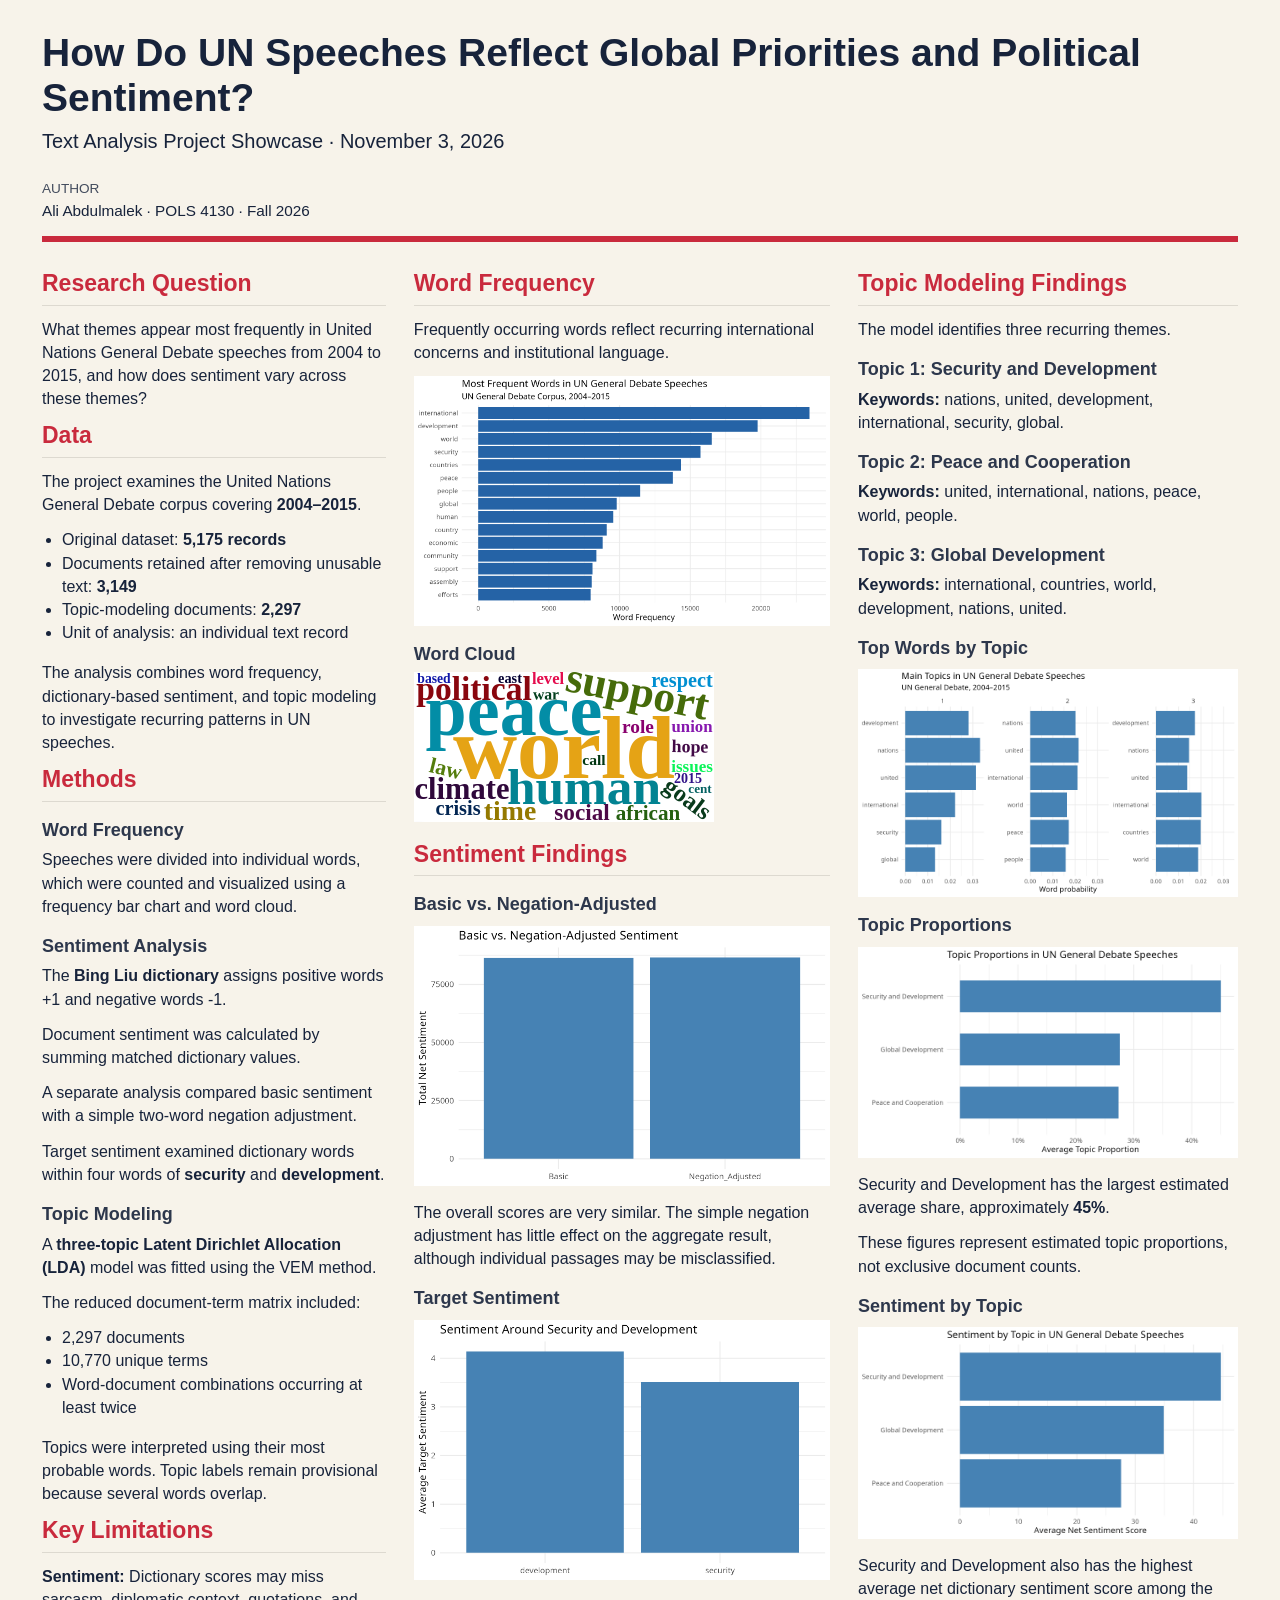
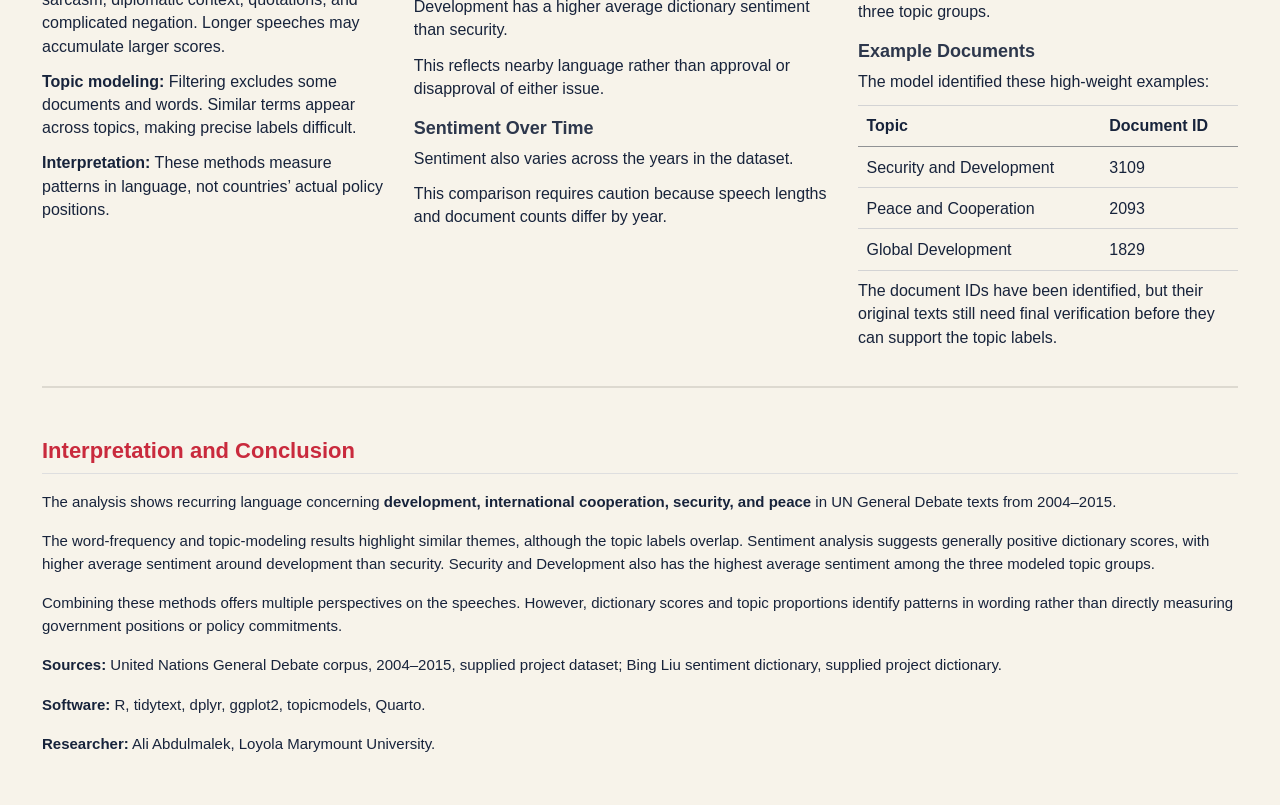
==== research_poster.html @ 00ea9767 "Add UN General Debate research poster to website" ====
<!DOCTYPE html>
<html xmlns="http://www.w3.org/1999/xhtml" lang="en" xml:lang="en"><head>

<meta charset="utf-8">
<meta name="generator" content="quarto-1.8.27">

<meta name="viewport" content="width=device-width, initial-scale=1.0, user-scalable=yes">

<meta name="author" content="Ali Abdulmalek · POLS 4130 · Fall 2026">

<title>How Do UN Speeches Reflect Global Priorities and Political Sentiment?</title>
<style>
code{white-space: pre-wrap;}
span.smallcaps{font-variant: small-caps;}
div.columns{display: flex; gap: min(4vw, 1.5em);}
div.column{flex: auto; overflow-x: auto;}
div.hanging-indent{margin-left: 1.5em; text-indent: -1.5em;}
ul.task-list{list-style: none;}
ul.task-list li input[type="checkbox"] {
width: 0.8em;
margin: 0 0.8em 0.2em -1em;  vertical-align: middle;
}
</style>


<script>/*!
 * clipboard.js v2.0.11
 * https://clipboardjs.com/
 *
 * Licensed MIT © Zeno Rocha
 */
!function(t,e){"object"==typeof exports&&"object"==typeof module?module.exports=e():"function"==typeof define&&define.amd?define([],e):"object"==typeof exports?exports.ClipboardJS=e():t.ClipboardJS=e()}(this,function(){return n={686:function(t,e,n){"use strict";n.d(e,{default:function(){return b}});var e=n(279),i=n.n(e),e=n(370),u=n.n(e),e=n(817),r=n.n(e);function c(t){try{return document.execCommand(t)}catch(t){return}}var a=function(t){t=r()(t);return c("cut"),t};function o(t,e){var n,o,t=(n=t,o="rtl"===document.documentElement.getAttribute("dir"),(t=document.createElement("textarea")).style.fontSize="12pt",t.style.border="0",t.style.padding="0",t.style.margin="0",t.style.position="absolute",t.style[o?"right":"left"]="-9999px",o=window.pageYOffset||document.documentElement.scrollTop,t.style.top="".concat(o,"px"),t.setAttribute("readonly",""),t.value=n,t);return e.container.appendChild(t),e=r()(t),c("copy"),t.remove(),e}var f=function(t){var e=1<arguments.length&&void 0!==arguments[1]?arguments[1]:{container:document.body},n="";return"string"==typeof t?n=o(t,e):t instanceof HTMLInputElement&&!["text","search","url","tel","password"].includes(null==t?void 0:t.type)?n=o(t.value,e):(n=r()(t),c("copy")),n};function l(t){return(l="function"==typeof Symbol&&"symbol"==typeof Symbol.iterator?function(t){return typeof t}:function(t){return t&&"function"==typeof Symbol&&t.constructor===Symbol&&t!==Symbol.prototype?"symbol":typeof t})(t)}var s=function(){var t=0<arguments.length&&void 0!==arguments[0]?arguments[0]:{},e=t.action,n=void 0===e?"copy":e,o=t.container,e=t.target,t=t.text;if("copy"!==n&&"cut"!==n)throw new Error('Invalid "action" value, use either "copy" or "cut"');if(void 0!==e){if(!e||"object"!==l(e)||1!==e.nodeType)throw new Error('Invalid "target" value, use a valid Element');if("copy"===n&&e.hasAttribute("disabled"))throw new Error('Invalid "target" attribute. Please use "readonly" instead of "disabled" attribute');if("cut"===n&&(e.hasAttribute("readonly")||e.hasAttribute("disabled")))throw new Error('Invalid "target" attribute. You can\'t cut text from elements with "readonly" or "disabled" attributes')}return t?f(t,{container:o}):e?"cut"===n?a(e):f(e,{container:o}):void 0};function p(t){return(p="function"==typeof Symbol&&"symbol"==typeof Symbol.iterator?function(t){return typeof t}:function(t){return t&&"function"==typeof Symbol&&t.constructor===Symbol&&t!==Symbol.prototype?"symbol":typeof t})(t)}function d(t,e){for(var n=0;n<e.length;n++){var o=e[n];o.enumerable=o.enumerable||!1,o.configurable=!0,"value"in o&&(o.writable=!0),Object.defineProperty(t,o.key,o)}}function y(t,e){return(y=Object.setPrototypeOf||function(t,e){return t.__proto__=e,t})(t,e)}function h(n){var o=function(){if("undefined"==typeof Reflect||!Reflect.construct)return!1;if(Reflect.construct.sham)return!1;if("function"==typeof Proxy)return!0;try{return Date.prototype.toString.call(Reflect.construct(Date,[],function(){})),!0}catch(t){return!1}}();return function(){var t,e=v(n);return t=o?(t=v(this).constructor,Reflect.construct(e,arguments,t)):e.apply(this,arguments),e=this,!(t=t)||"object"!==p(t)&&"function"!=typeof t?function(t){if(void 0!==t)return t;throw new ReferenceError("this hasn't been initialised - super() hasn't been called")}(e):t}}function v(t){return(v=Object.setPrototypeOf?Object.getPrototypeOf:function(t){return t.__proto__||Object.getPrototypeOf(t)})(t)}function m(t,e){t="data-clipboard-".concat(t);if(e.hasAttribute(t))return e.getAttribute(t)}var b=function(){!function(t,e){if("function"!=typeof e&&null!==e)throw new TypeError("Super expression must either be null or a function");t.prototype=Object.create(e&&e.prototype,{constructor:{value:t,writable:!0,configurable:!0}}),e&&y(t,e)}(r,i());var t,e,n,o=h(r);function r(t,e){var n;return function(t){if(!(t instanceof r))throw new TypeError("Cannot call a class as a function")}(this),(n=o.call(this)).resolveOptions(e),n.listenClick(t),n}return t=r,n=[{key:"copy",value:function(t){var e=1<arguments.length&&void 0!==arguments[1]?arguments[1]:{container:document.body};return f(t,e)}},{key:"cut",value:function(t){return a(t)}},{key:"isSupported",value:function(){var t=0<arguments.length&&void 0!==arguments[0]?arguments[0]:["copy","cut"],t="string"==typeof t?[t]:t,e=!!document.queryCommandSupported;return t.forEach(function(t){e=e&&!!document.queryCommandSupported(t)}),e}}],(e=[{key:"resolveOptions",value:function(){var t=0<arguments.length&&void 0!==arguments[0]?arguments[0]:{};this.action="function"==typeof t.action?t.action:this.defaultAction,this.target="function"==typeof t.target?t.target:this.defaultTarget,this.text="function"==typeof t.text?t.text:this.defaultText,this.container="object"===p(t.container)?t.container:document.body}},{key:"listenClick",value:function(t){var e=this;this.listener=u()(t,"click",function(t){return e.onClick(t)})}},{key:"onClick",value:function(t){var e=t.delegateTarget||t.currentTarget,n=this.action(e)||"copy",t=s({action:n,container:this.container,target:this.target(e),text:this.text(e)});this.emit(t?"success":"error",{action:n,text:t,trigger:e,clearSelection:function(){e&&e.focus(),window.getSelection().removeAllRanges()}})}},{key:"defaultAction",value:function(t){return m("action",t)}},{key:"defaultTarget",value:function(t){t=m("target",t);if(t)return document.querySelector(t)}},{key:"defaultText",value:function(t){return m("text",t)}},{key:"destroy",value:function(){this.listener.destroy()}}])&&d(t.prototype,e),n&&d(t,n),r}()},828:function(t){var e;"undefined"==typeof Element||Element.prototype.matches||((e=Element.prototype).matches=e.matchesSelector||e.mozMatchesSelector||e.msMatchesSelector||e.oMatchesSelector||e.webkitMatchesSelector),t.exports=function(t,e){for(;t&&9!==t.nodeType;){if("function"==typeof t.matches&&t.matches(e))return t;t=t.parentNode}}},438:function(t,e,n){var u=n(828);function i(t,e,n,o,r){var i=function(e,n,t,o){return function(t){t.delegateTarget=u(t.target,n),t.delegateTarget&&o.call(e,t)}}.apply(this,arguments);return t.addEventListener(n,i,r),{destroy:function(){t.removeEventListener(n,i,r)}}}t.exports=function(t,e,n,o,r){return"function"==typeof t.addEventListener?i.apply(null,arguments):"function"==typeof n?i.bind(null,document).apply(null,arguments):("string"==typeof t&&(t=document.querySelectorAll(t)),Array.prototype.map.call(t,function(t){return i(t,e,n,o,r)}))}},879:function(t,n){n.node=function(t){return void 0!==t&&t instanceof HTMLElement&&1===t.nodeType},n.nodeList=function(t){var e=Object.prototype.toString.call(t);return void 0!==t&&("[object NodeList]"===e||"[object HTMLCollection]"===e)&&"length"in t&&(0===t.length||n.node(t[0]))},n.string=function(t){return"string"==typeof t||t instanceof String},n.fn=function(t){return"[object Function]"===Object.prototype.toString.call(t)}},370:function(t,e,n){var f=n(879),l=n(438);t.exports=function(t,e,n){if(!t&&!e&&!n)throw new Error("Missing required arguments");if(!f.string(e))throw new TypeError("Second argument must be a String");if(!f.fn(n))throw new TypeError("Third argument must be a Function");if(f.node(t))return c=e,a=n,(u=t).addEventListener(c,a),{destroy:function(){u.removeEventListener(c,a)}};if(f.nodeList(t))return o=t,r=e,i=n,Array.prototype.forEach.call(o,function(t){t.addEventListener(r,i)}),{destroy:function(){Array.prototype.forEach.call(o,function(t){t.removeEventListener(r,i)})}};if(f.string(t))return t=t,e=e,n=n,l(document.body,t,e,n);throw new TypeError("First argument must be a String, HTMLElement, HTMLCollection, or NodeList");var o,r,i,u,c,a}},817:function(t){t.exports=function(t){var e,n="SELECT"===t.nodeName?(t.focus(),t.value):"INPUT"===t.nodeName||"TEXTAREA"===t.nodeName?((e=t.hasAttribute("readonly"))||t.setAttribute("readonly",""),t.select(),t.setSelectionRange(0,t.value.length),e||t.removeAttribute("readonly"),t.value):(t.hasAttribute("contenteditable")&&t.focus(),n=window.getSelection(),(e=document.createRange()).selectNodeContents(t),n.removeAllRanges(),n.addRange(e),n.toString());return n}},279:function(t){function e(){}e.prototype={on:function(t,e,n){var o=this.e||(this.e={});return(o[t]||(o[t]=[])).push({fn:e,ctx:n}),this},once:function(t,e,n){var o=this;function r(){o.off(t,r),e.apply(n,arguments)}return r._=e,this.on(t,r,n)},emit:function(t){for(var e=[].slice.call(arguments,1),n=((this.e||(this.e={}))[t]||[]).slice(),o=0,r=n.length;o<r;o++)n[o].fn.apply(n[o].ctx,e);return this},off:function(t,e){var n=this.e||(this.e={}),o=n[t],r=[];if(o&&e)for(var i=0,u=o.length;i<u;i++)o[i].fn!==e&&o[i].fn._!==e&&r.push(o[i]);return r.length?n[t]=r:delete n[t],this}},t.exports=e,t.exports.TinyEmitter=e}},r={},o.n=function(t){var e=t&&t.__esModule?function(){return t.default}:function(){return t};return o.d(e,{a:e}),e},o.d=function(t,e){for(var n in e)o.o(e,n)&&!o.o(t,n)&&Object.defineProperty(t,n,{enumerable:!0,get:e[n]})},o.o=function(t,e){return Object.prototype.hasOwnProperty.call(t,e)},o(686).default;function o(t){if(r[t])return r[t].exports;var e=r[t]={exports:{}};return n[t](e,e.exports,o),e.exports}var n,r});</script>
<script src="[data-uri]" type="module"></script>
<script src="[data-uri]" type="module"></script>
<script src="[data-uri]" type="module"></script>
<script>/**
 * @popperjs/core v2.11.7 - MIT License
 */

!function(e,t){"object"==typeof exports&&"undefined"!=typeof module?t(exports):"function"==typeof define&&define.amd?define(["exports"],t):t((e="undefined"!=typeof globalThis?globalThis:e||self).Popper={})}(this,(function(e){"use strict";function t(e){if(null==e)return window;if("[object Window]"!==e.toString()){var t=e.ownerDocument;return t&&t.defaultView||window}return e}function n(e){return e instanceof t(e).Element||e instanceof Element}function r(e){return e instanceof t(e).HTMLElement||e instanceof HTMLElement}function o(e){return"undefined"!=typeof ShadowRoot&&(e instanceof t(e).ShadowRoot||e instanceof ShadowRoot)}var i=Math.max,a=Math.min,s=Math.round;function f(){var e=navigator.userAgentData;return null!=e&&e.brands&&Array.isArray(e.brands)?e.brands.map((function(e){return e.brand+"/"+e.version})).join(" "):navigator.userAgent}function c(){return!/^((?!chrome|android).)*safari/i.test(f())}function p(e,o,i){void 0===o&&(o=!1),void 0===i&&(i=!1);var a=e.getBoundingClientRect(),f=1,p=1;o&&r(e)&&(f=e.offsetWidth>0&&s(a.width)/e.offsetWidth||1,p=e.offsetHeight>0&&s(a.height)/e.offsetHeight||1);var u=(n(e)?t(e):window).visualViewport,l=!c()&&i,d=(a.left+(l&&u?u.offsetLeft:0))/f,h=(a.top+(l&&u?u.offsetTop:0))/p,m=a.width/f,v=a.height/p;return{width:m,height:v,top:h,right:d+m,bottom:h+v,left:d,x:d,y:h}}function u(e){var n=t(e);return{scrollLeft:n.pageXOffset,scrollTop:n.pageYOffset}}function l(e){return e?(e.nodeName||"").toLowerCase():null}function d(e){return((n(e)?e.ownerDocument:e.document)||window.document).documentElement}function h(e){return p(d(e)).left+u(e).scrollLeft}function m(e){return t(e).getComputedStyle(e)}function v(e){var t=m(e),n=t.overflow,r=t.overflowX,o=t.overflowY;return/auto|scroll|overlay|hidden/.test(n+o+r)}function y(e,n,o){void 0===o&&(o=!1);var i,a,f=r(n),c=r(n)&&function(e){var t=e.getBoundingClientRect(),n=s(t.width)/e.offsetWidth||1,r=s(t.height)/e.offsetHeight||1;return 1!==n||1!==r}(n),m=d(n),y=p(e,c,o),g={scrollLeft:0,scrollTop:0},b={x:0,y:0};return(f||!f&&!o)&&(("body"!==l(n)||v(m))&&(g=(i=n)!==t(i)&&r(i)?{scrollLeft:(a=i).scrollLeft,scrollTop:a.scrollTop}:u(i)),r(n)?((b=p(n,!0)).x+=n.clientLeft,b.y+=n.clientTop):m&&(b.x=h(m))),{x:y.left+g.scrollLeft-b.x,y:y.top+g.scrollTop-b.y,width:y.width,height:y.height}}function g(e){var t=p(e),n=e.offsetWidth,r=e.offsetHeight;return Math.abs(t.width-n)<=1&&(n=t.width),Math.abs(t.height-r)<=1&&(r=t.height),{x:e.offsetLeft,y:e.offsetTop,width:n,height:r}}function b(e){return"html"===l(e)?e:e.assignedSlot||e.parentNode||(o(e)?e.host:null)||d(e)}function x(e){return["html","body","#document"].indexOf(l(e))>=0?e.ownerDocument.body:r(e)&&v(e)?e:x(b(e))}function w(e,n){var r;void 0===n&&(n=[]);var o=x(e),i=o===(null==(r=e.ownerDocument)?void 0:r.body),a=t(o),s=i?[a].concat(a.visualViewport||[],v(o)?o:[]):o,f=n.concat(s);return i?f:f.concat(w(b(s)))}function O(e){return["table","td","th"].indexOf(l(e))>=0}function j(e){return r(e)&&"fixed"!==m(e).position?e.offsetParent:null}function E(e){for(var n=t(e),i=j(e);i&&O(i)&&"static"===m(i).position;)i=j(i);return i&&("html"===l(i)||"body"===l(i)&&"static"===m(i).position)?n:i||function(e){var t=/firefox/i.test(f());if(/Trident/i.test(f())&&r(e)&&"fixed"===m(e).position)return null;var n=b(e);for(o(n)&&(n=n.host);r(n)&&["html","body"].indexOf(l(n))<0;){var i=m(n);if("none"!==i.transform||"none"!==i.perspective||"paint"===i.contain||-1!==["transform","perspective"].indexOf(i.willChange)||t&&"filter"===i.willChange||t&&i.filter&&"none"!==i.filter)return n;n=n.parentNode}return null}(e)||n}var D="top",A="bottom",L="right",P="left",M="auto",k=[D,A,L,P],W="start",B="end",H="viewport",T="popper",R=k.reduce((function(e,t){return e.concat([t+"-"+W,t+"-"+B])}),[]),S=[].concat(k,[M]).reduce((function(e,t){return e.concat([t,t+"-"+W,t+"-"+B])}),[]),V=["beforeRead","read","afterRead","beforeMain","main","afterMain","beforeWrite","write","afterWrite"];function q(e){var t=new Map,n=new Set,r=[];function o(e){n.add(e.name),[].concat(e.requires||[],e.requiresIfExists||[]).forEach((function(e){if(!n.has(e)){var r=t.get(e);r&&o(r)}})),r.push(e)}return e.forEach((function(e){t.set(e.name,e)})),e.forEach((function(e){n.has(e.name)||o(e)})),r}function C(e){return e.split("-")[0]}function N(e,t){var n=t.getRootNode&&t.getRootNode();if(e.contains(t))return!0;if(n&&o(n)){var r=t;do{if(r&&e.isSameNode(r))return!0;r=r.parentNode||r.host}while(r)}return!1}function I(e){return Object.assign({},e,{left:e.x,top:e.y,right:e.x+e.width,bottom:e.y+e.height})}function _(e,r,o){return r===H?I(function(e,n){var r=t(e),o=d(e),i=r.visualViewport,a=o.clientWidth,s=o.clientHeight,f=0,p=0;if(i){a=i.width,s=i.height;var u=c();(u||!u&&"fixed"===n)&&(f=i.offsetLeft,p=i.offsetTop)}return{width:a,height:s,x:f+h(e),y:p}}(e,o)):n(r)?function(e,t){var n=p(e,!1,"fixed"===t);return n.top=n.top+e.clientTop,n.left=n.left+e.clientLeft,n.bottom=n.top+e.clientHeight,n.right=n.left+e.clientWidth,n.width=e.clientWidth,n.height=e.clientHeight,n.x=n.left,n.y=n.top,n}(r,o):I(function(e){var t,n=d(e),r=u(e),o=null==(t=e.ownerDocument)?void 0:t.body,a=i(n.scrollWidth,n.clientWidth,o?o.scrollWidth:0,o?o.clientWidth:0),s=i(n.scrollHeight,n.clientHeight,o?o.scrollHeight:0,o?o.clientHeight:0),f=-r.scrollLeft+h(e),c=-r.scrollTop;return"rtl"===m(o||n).direction&&(f+=i(n.clientWidth,o?o.clientWidth:0)-a),{width:a,height:s,x:f,y:c}}(d(e)))}function F(e,t,o,s){var f="clippingParents"===t?function(e){var t=w(b(e)),o=["absolute","fixed"].indexOf(m(e).position)>=0&&r(e)?E(e):e;return n(o)?t.filter((function(e){return n(e)&&N(e,o)&&"body"!==l(e)})):[]}(e):[].concat(t),c=[].concat(f,[o]),p=c[0],u=c.reduce((function(t,n){var r=_(e,n,s);return t.top=i(r.top,t.top),t.right=a(r.right,t.right),t.bottom=a(r.bottom,t.bottom),t.left=i(r.left,t.left),t}),_(e,p,s));return u.width=u.right-u.left,u.height=u.bottom-u.top,u.x=u.left,u.y=u.top,u}function U(e){return e.split("-")[1]}function z(e){return["top","bottom"].indexOf(e)>=0?"x":"y"}function X(e){var t,n=e.reference,r=e.element,o=e.placement,i=o?C(o):null,a=o?U(o):null,s=n.x+n.width/2-r.width/2,f=n.y+n.height/2-r.height/2;switch(i){case D:t={x:s,y:n.y-r.height};break;case A:t={x:s,y:n.y+n.height};break;case L:t={x:n.x+n.width,y:f};break;case P:t={x:n.x-r.width,y:f};break;default:t={x:n.x,y:n.y}}var c=i?z(i):null;if(null!=c){var p="y"===c?"height":"width";switch(a){case W:t[c]=t[c]-(n[p]/2-r[p]/2);break;case B:t[c]=t[c]+(n[p]/2-r[p]/2)}}return t}function Y(e){return Object.assign({},{top:0,right:0,bottom:0,left:0},e)}function G(e,t){return t.reduce((function(t,n){return t[n]=e,t}),{})}function J(e,t){void 0===t&&(t={});var r=t,o=r.placement,i=void 0===o?e.placement:o,a=r.strategy,s=void 0===a?e.strategy:a,f=r.boundary,c=void 0===f?"clippingParents":f,u=r.rootBoundary,l=void 0===u?H:u,h=r.elementContext,m=void 0===h?T:h,v=r.altBoundary,y=void 0!==v&&v,g=r.padding,b=void 0===g?0:g,x=Y("number"!=typeof b?b:G(b,k)),w=m===T?"reference":T,O=e.rects.popper,j=e.elements[y?w:m],E=F(n(j)?j:j.contextElement||d(e.elements.popper),c,l,s),P=p(e.elements.reference),M=X({reference:P,element:O,strategy:"absolute",placement:i}),W=I(Object.assign({},O,M)),B=m===T?W:P,R={top:E.top-B.top+x.top,bottom:B.bottom-E.bottom+x.bottom,left:E.left-B.left+x.left,right:B.right-E.right+x.right},S=e.modifiersData.offset;if(m===T&&S){var V=S[i];Object.keys(R).forEach((function(e){var t=[L,A].indexOf(e)>=0?1:-1,n=[D,A].indexOf(e)>=0?"y":"x";R[e]+=V[n]*t}))}return R}var K={placement:"bottom",modifiers:[],strategy:"absolute"};function Q(){for(var e=arguments.length,t=new Array(e),n=0;n<e;n++)t[n]=arguments[n];return!t.some((function(e){return!(e&&"function"==typeof e.getBoundingClientRect)}))}function Z(e){void 0===e&&(e={});var t=e,r=t.defaultModifiers,o=void 0===r?[]:r,i=t.defaultOptions,a=void 0===i?K:i;return function(e,t,r){void 0===r&&(r=a);var i,s,f={placement:"bottom",orderedModifiers:[],options:Object.assign({},K,a),modifiersData:{},elements:{reference:e,popper:t},attributes:{},styles:{}},c=[],p=!1,u={state:f,setOptions:function(r){var i="function"==typeof r?r(f.options):r;l(),f.options=Object.assign({},a,f.options,i),f.scrollParents={reference:n(e)?w(e):e.contextElement?w(e.contextElement):[],popper:w(t)};var s,p,d=function(e){var t=q(e);return V.reduce((function(e,n){return e.concat(t.filter((function(e){return e.phase===n})))}),[])}((s=[].concat(o,f.options.modifiers),p=s.reduce((function(e,t){var n=e[t.name];return e[t.name]=n?Object.assign({},n,t,{options:Object.assign({},n.options,t.options),data:Object.assign({},n.data,t.data)}):t,e}),{}),Object.keys(p).map((function(e){return p[e]}))));return f.orderedModifiers=d.filter((function(e){return e.enabled})),f.orderedModifiers.forEach((function(e){var t=e.name,n=e.options,r=void 0===n?{}:n,o=e.effect;if("function"==typeof o){var i=o({state:f,name:t,instance:u,options:r}),a=function(){};c.push(i||a)}})),u.update()},forceUpdate:function(){if(!p){var e=f.elements,t=e.reference,n=e.popper;if(Q(t,n)){f.rects={reference:y(t,E(n),"fixed"===f.options.strategy),popper:g(n)},f.reset=!1,f.placement=f.options.placement,f.orderedModifiers.forEach((function(e){return f.modifiersData[e.name]=Object.assign({},e.data)}));for(var r=0;r<f.orderedModifiers.length;r++)if(!0!==f.reset){var o=f.orderedModifiers[r],i=o.fn,a=o.options,s=void 0===a?{}:a,c=o.name;"function"==typeof i&&(f=i({state:f,options:s,name:c,instance:u})||f)}else f.reset=!1,r=-1}}},update:(i=function(){return new Promise((function(e){u.forceUpdate(),e(f)}))},function(){return s||(s=new Promise((function(e){Promise.resolve().then((function(){s=void 0,e(i())}))}))),s}),destroy:function(){l(),p=!0}};if(!Q(e,t))return u;function l(){c.forEach((function(e){return e()})),c=[]}return u.setOptions(r).then((function(e){!p&&r.onFirstUpdate&&r.onFirstUpdate(e)})),u}}var $={passive:!0};var ee={name:"eventListeners",enabled:!0,phase:"write",fn:function(){},effect:function(e){var n=e.state,r=e.instance,o=e.options,i=o.scroll,a=void 0===i||i,s=o.resize,f=void 0===s||s,c=t(n.elements.popper),p=[].concat(n.scrollParents.reference,n.scrollParents.popper);return a&&p.forEach((function(e){e.addEventListener("scroll",r.update,$)})),f&&c.addEventListener("resize",r.update,$),function(){a&&p.forEach((function(e){e.removeEventListener("scroll",r.update,$)})),f&&c.removeEventListener("resize",r.update,$)}},data:{}};var te={name:"popperOffsets",enabled:!0,phase:"read",fn:function(e){var t=e.state,n=e.name;t.modifiersData[n]=X({reference:t.rects.reference,element:t.rects.popper,strategy:"absolute",placement:t.placement})},data:{}},ne={top:"auto",right:"auto",bottom:"auto",left:"auto"};function re(e){var n,r=e.popper,o=e.popperRect,i=e.placement,a=e.variation,f=e.offsets,c=e.position,p=e.gpuAcceleration,u=e.adaptive,l=e.roundOffsets,h=e.isFixed,v=f.x,y=void 0===v?0:v,g=f.y,b=void 0===g?0:g,x="function"==typeof l?l({x:y,y:b}):{x:y,y:b};y=x.x,b=x.y;var w=f.hasOwnProperty("x"),O=f.hasOwnProperty("y"),j=P,M=D,k=window;if(u){var W=E(r),H="clientHeight",T="clientWidth";if(W===t(r)&&"static"!==m(W=d(r)).position&&"absolute"===c&&(H="scrollHeight",T="scrollWidth"),W=W,i===D||(i===P||i===L)&&a===B)M=A,b-=(h&&W===k&&k.visualViewport?k.visualViewport.height:W[H])-o.height,b*=p?1:-1;if(i===P||(i===D||i===A)&&a===B)j=L,y-=(h&&W===k&&k.visualViewport?k.visualViewport.width:W[T])-o.width,y*=p?1:-1}var R,S=Object.assign({position:c},u&&ne),V=!0===l?function(e,t){var n=e.x,r=e.y,o=t.devicePixelRatio||1;return{x:s(n*o)/o||0,y:s(r*o)/o||0}}({x:y,y:b},t(r)):{x:y,y:b};return y=V.x,b=V.y,p?Object.assign({},S,((R={})[M]=O?"0":"",R[j]=w?"0":"",R.transform=(k.devicePixelRatio||1)<=1?"translate("+y+"px, "+b+"px)":"translate3d("+y+"px, "+b+"px, 0)",R)):Object.assign({},S,((n={})[M]=O?b+"px":"",n[j]=w?y+"px":"",n.transform="",n))}var oe={name:"computeStyles",enabled:!0,phase:"beforeWrite",fn:function(e){var t=e.state,n=e.options,r=n.gpuAcceleration,o=void 0===r||r,i=n.adaptive,a=void 0===i||i,s=n.roundOffsets,f=void 0===s||s,c={placement:C(t.placement),variation:U(t.placement),popper:t.elements.popper,popperRect:t.rects.popper,gpuAcceleration:o,isFixed:"fixed"===t.options.strategy};null!=t.modifiersData.popperOffsets&&(t.styles.popper=Object.assign({},t.styles.popper,re(Object.assign({},c,{offsets:t.modifiersData.popperOffsets,position:t.options.strategy,adaptive:a,roundOffsets:f})))),null!=t.modifiersData.arrow&&(t.styles.arrow=Object.assign({},t.styles.arrow,re(Object.assign({},c,{offsets:t.modifiersData.arrow,position:"absolute",adaptive:!1,roundOffsets:f})))),t.attributes.popper=Object.assign({},t.attributes.popper,{"data-popper-placement":t.placement})},data:{}};var ie={name:"applyStyles",enabled:!0,phase:"write",fn:function(e){var t=e.state;Object.keys(t.elements).forEach((function(e){var n=t.styles[e]||{},o=t.attributes[e]||{},i=t.elements[e];r(i)&&l(i)&&(Object.assign(i.style,n),Object.keys(o).forEach((function(e){var t=o[e];!1===t?i.removeAttribute(e):i.setAttribute(e,!0===t?"":t)})))}))},effect:function(e){var t=e.state,n={popper:{position:t.options.strategy,left:"0",top:"0",margin:"0"},arrow:{position:"absolute"},reference:{}};return Object.assign(t.elements.popper.style,n.popper),t.styles=n,t.elements.arrow&&Object.assign(t.elements.arrow.style,n.arrow),function(){Object.keys(t.elements).forEach((function(e){var o=t.elements[e],i=t.attributes[e]||{},a=Object.keys(t.styles.hasOwnProperty(e)?t.styles[e]:n[e]).reduce((function(e,t){return e[t]="",e}),{});r(o)&&l(o)&&(Object.assign(o.style,a),Object.keys(i).forEach((function(e){o.removeAttribute(e)})))}))}},requires:["computeStyles"]};var ae={name:"offset",enabled:!0,phase:"main",requires:["popperOffsets"],fn:function(e){var t=e.state,n=e.options,r=e.name,o=n.offset,i=void 0===o?[0,0]:o,a=S.reduce((function(e,n){return e[n]=function(e,t,n){var r=C(e),o=[P,D].indexOf(r)>=0?-1:1,i="function"==typeof n?n(Object.assign({},t,{placement:e})):n,a=i[0],s=i[1];return a=a||0,s=(s||0)*o,[P,L].indexOf(r)>=0?{x:s,y:a}:{x:a,y:s}}(n,t.rects,i),e}),{}),s=a[t.placement],f=s.x,c=s.y;null!=t.modifiersData.popperOffsets&&(t.modifiersData.popperOffsets.x+=f,t.modifiersData.popperOffsets.y+=c),t.modifiersData[r]=a}},se={left:"right",right:"left",bottom:"top",top:"bottom"};function fe(e){return e.replace(/left|right|bottom|top/g,(function(e){return se[e]}))}var ce={start:"end",end:"start"};function pe(e){return e.replace(/start|end/g,(function(e){return ce[e]}))}function ue(e,t){void 0===t&&(t={});var n=t,r=n.placement,o=n.boundary,i=n.rootBoundary,a=n.padding,s=n.flipVariations,f=n.allowedAutoPlacements,c=void 0===f?S:f,p=U(r),u=p?s?R:R.filter((function(e){return U(e)===p})):k,l=u.filter((function(e){return c.indexOf(e)>=0}));0===l.length&&(l=u);var d=l.reduce((function(t,n){return t[n]=J(e,{placement:n,boundary:o,rootBoundary:i,padding:a})[C(n)],t}),{});return Object.keys(d).sort((function(e,t){return d[e]-d[t]}))}var le={name:"flip",enabled:!0,phase:"main",fn:function(e){var t=e.state,n=e.options,r=e.name;if(!t.modifiersData[r]._skip){for(var o=n.mainAxis,i=void 0===o||o,a=n.altAxis,s=void 0===a||a,f=n.fallbackPlacements,c=n.padding,p=n.boundary,u=n.rootBoundary,l=n.altBoundary,d=n.flipVariations,h=void 0===d||d,m=n.allowedAutoPlacements,v=t.options.placement,y=C(v),g=f||(y===v||!h?[fe(v)]:function(e){if(C(e)===M)return[];var t=fe(e);return[pe(e),t,pe(t)]}(v)),b=[v].concat(g).reduce((function(e,n){return e.concat(C(n)===M?ue(t,{placement:n,boundary:p,rootBoundary:u,padding:c,flipVariations:h,allowedAutoPlacements:m}):n)}),[]),x=t.rects.reference,w=t.rects.popper,O=new Map,j=!0,E=b[0],k=0;k<b.length;k++){var B=b[k],H=C(B),T=U(B)===W,R=[D,A].indexOf(H)>=0,S=R?"width":"height",V=J(t,{placement:B,boundary:p,rootBoundary:u,altBoundary:l,padding:c}),q=R?T?L:P:T?A:D;x[S]>w[S]&&(q=fe(q));var N=fe(q),I=[];if(i&&I.push(V[H]<=0),s&&I.push(V[q]<=0,V[N]<=0),I.every((function(e){return e}))){E=B,j=!1;break}O.set(B,I)}if(j)for(var _=function(e){var t=b.find((function(t){var n=O.get(t);if(n)return n.slice(0,e).every((function(e){return e}))}));if(t)return E=t,"break"},F=h?3:1;F>0;F--){if("break"===_(F))break}t.placement!==E&&(t.modifiersData[r]._skip=!0,t.placement=E,t.reset=!0)}},requiresIfExists:["offset"],data:{_skip:!1}};function de(e,t,n){return i(e,a(t,n))}var he={name:"preventOverflow",enabled:!0,phase:"main",fn:function(e){var t=e.state,n=e.options,r=e.name,o=n.mainAxis,s=void 0===o||o,f=n.altAxis,c=void 0!==f&&f,p=n.boundary,u=n.rootBoundary,l=n.altBoundary,d=n.padding,h=n.tether,m=void 0===h||h,v=n.tetherOffset,y=void 0===v?0:v,b=J(t,{boundary:p,rootBoundary:u,padding:d,altBoundary:l}),x=C(t.placement),w=U(t.placement),O=!w,j=z(x),M="x"===j?"y":"x",k=t.modifiersData.popperOffsets,B=t.rects.reference,H=t.rects.popper,T="function"==typeof y?y(Object.assign({},t.rects,{placement:t.placement})):y,R="number"==typeof T?{mainAxis:T,altAxis:T}:Object.assign({mainAxis:0,altAxis:0},T),S=t.modifiersData.offset?t.modifiersData.offset[t.placement]:null,V={x:0,y:0};if(k){if(s){var q,N="y"===j?D:P,I="y"===j?A:L,_="y"===j?"height":"width",F=k[j],X=F+b[N],Y=F-b[I],G=m?-H[_]/2:0,K=w===W?B[_]:H[_],Q=w===W?-H[_]:-B[_],Z=t.elements.arrow,$=m&&Z?g(Z):{width:0,height:0},ee=t.modifiersData["arrow#persistent"]?t.modifiersData["arrow#persistent"].padding:{top:0,right:0,bottom:0,left:0},te=ee[N],ne=ee[I],re=de(0,B[_],$[_]),oe=O?B[_]/2-G-re-te-R.mainAxis:K-re-te-R.mainAxis,ie=O?-B[_]/2+G+re+ne+R.mainAxis:Q+re+ne+R.mainAxis,ae=t.elements.arrow&&E(t.elements.arrow),se=ae?"y"===j?ae.clientTop||0:ae.clientLeft||0:0,fe=null!=(q=null==S?void 0:S[j])?q:0,ce=F+ie-fe,pe=de(m?a(X,F+oe-fe-se):X,F,m?i(Y,ce):Y);k[j]=pe,V[j]=pe-F}if(c){var ue,le="x"===j?D:P,he="x"===j?A:L,me=k[M],ve="y"===M?"height":"width",ye=me+b[le],ge=me-b[he],be=-1!==[D,P].indexOf(x),xe=null!=(ue=null==S?void 0:S[M])?ue:0,we=be?ye:me-B[ve]-H[ve]-xe+R.altAxis,Oe=be?me+B[ve]+H[ve]-xe-R.altAxis:ge,je=m&&be?function(e,t,n){var r=de(e,t,n);return r>n?n:r}(we,me,Oe):de(m?we:ye,me,m?Oe:ge);k[M]=je,V[M]=je-me}t.modifiersData[r]=V}},requiresIfExists:["offset"]};var me={name:"arrow",enabled:!0,phase:"main",fn:function(e){var t,n=e.state,r=e.name,o=e.options,i=n.elements.arrow,a=n.modifiersData.popperOffsets,s=C(n.placement),f=z(s),c=[P,L].indexOf(s)>=0?"height":"width";if(i&&a){var p=function(e,t){return Y("number"!=typeof(e="function"==typeof e?e(Object.assign({},t.rects,{placement:t.placement})):e)?e:G(e,k))}(o.padding,n),u=g(i),l="y"===f?D:P,d="y"===f?A:L,h=n.rects.reference[c]+n.rects.reference[f]-a[f]-n.rects.popper[c],m=a[f]-n.rects.reference[f],v=E(i),y=v?"y"===f?v.clientHeight||0:v.clientWidth||0:0,b=h/2-m/2,x=p[l],w=y-u[c]-p[d],O=y/2-u[c]/2+b,j=de(x,O,w),M=f;n.modifiersData[r]=((t={})[M]=j,t.centerOffset=j-O,t)}},effect:function(e){var t=e.state,n=e.options.element,r=void 0===n?"[data-popper-arrow]":n;null!=r&&("string"!=typeof r||(r=t.elements.popper.querySelector(r)))&&N(t.elements.popper,r)&&(t.elements.arrow=r)},requires:["popperOffsets"],requiresIfExists:["preventOverflow"]};function ve(e,t,n){return void 0===n&&(n={x:0,y:0}),{top:e.top-t.height-n.y,right:e.right-t.width+n.x,bottom:e.bottom-t.height+n.y,left:e.left-t.width-n.x}}function ye(e){return[D,L,A,P].some((function(t){return e[t]>=0}))}var ge={name:"hide",enabled:!0,phase:"main",requiresIfExists:["preventOverflow"],fn:function(e){var t=e.state,n=e.name,r=t.rects.reference,o=t.rects.popper,i=t.modifiersData.preventOverflow,a=J(t,{elementContext:"reference"}),s=J(t,{altBoundary:!0}),f=ve(a,r),c=ve(s,o,i),p=ye(f),u=ye(c);t.modifiersData[n]={referenceClippingOffsets:f,popperEscapeOffsets:c,isReferenceHidden:p,hasPopperEscaped:u},t.attributes.popper=Object.assign({},t.attributes.popper,{"data-popper-reference-hidden":p,"data-popper-escaped":u})}},be=Z({defaultModifiers:[ee,te,oe,ie]}),xe=[ee,te,oe,ie,ae,le,he,me,ge],we=Z({defaultModifiers:xe});e.applyStyles=ie,e.arrow=me,e.computeStyles=oe,e.createPopper=we,e.createPopperLite=be,e.defaultModifiers=xe,e.detectOverflow=J,e.eventListeners=ee,e.flip=le,e.hide=ge,e.offset=ae,e.popperGenerator=Z,e.popperOffsets=te,e.preventOverflow=he,Object.defineProperty(e,"__esModule",{value:!0})}));

</script>
<script>!function(e,t){"object"==typeof exports&&"undefined"!=typeof module?module.exports=t(require("@popperjs/core")):"function"==typeof define&&define.amd?define(["@popperjs/core"],t):(e=e||self).tippy=t(e.Popper)}(this,(function(e){"use strict";var t={passive:!0,capture:!0},n=function(){return document.body};function r(e,t,n){if(Array.isArray(e)){var r=e[t];return null==r?Array.isArray(n)?n[t]:n:r}return e}function o(e,t){var n={}.toString.call(e);return 0===n.indexOf("[object")&&n.indexOf(t+"]")>-1}function i(e,t){return"function"==typeof e?e.apply(void 0,t):e}function a(e,t){return 0===t?e:function(r){clearTimeout(n),n=setTimeout((function(){e(r)}),t)};var n}function s(e,t){var n=Object.assign({},e);return t.forEach((function(e){delete n[e]})),n}function u(e){return[].concat(e)}function c(e,t){-1===e.indexOf(t)&&e.push(t)}function p(e){return e.split("-")[0]}function f(e){return[].slice.call(e)}function l(e){return Object.keys(e).reduce((function(t,n){return void 0!==e[n]&&(t[n]=e[n]),t}),{})}function d(){return document.createElement("div")}function v(e){return["Element","Fragment"].some((function(t){return o(e,t)}))}function m(e){return o(e,"MouseEvent")}function g(e){return!(!e||!e._tippy||e._tippy.reference!==e)}function h(e){return v(e)?[e]:function(e){return o(e,"NodeList")}(e)?f(e):Array.isArray(e)?e:f(document.querySelectorAll(e))}function b(e,t){e.forEach((function(e){e&&(e.style.transitionDuration=t+"ms")}))}function y(e,t){e.forEach((function(e){e&&e.setAttribute("data-state",t)}))}function w(e){var t,n=u(e)[0];return null!=n&&null!=(t=n.ownerDocument)&&t.body?n.ownerDocument:document}function E(e,t,n){var r=t+"EventListener";["transitionend","webkitTransitionEnd"].forEach((function(t){e[r](t,n)}))}function O(e,t){for(var n=t;n;){var r;if(e.contains(n))return!0;n=null==n.getRootNode||null==(r=n.getRootNode())?void 0:r.host}return!1}var x={isTouch:!1},C=0;function T(){x.isTouch||(x.isTouch=!0,window.performance&&document.addEventListener("mousemove",A))}function A(){var e=performance.now();e-C<20&&(x.isTouch=!1,document.removeEventListener("mousemove",A)),C=e}function L(){var e=document.activeElement;if(g(e)){var t=e._tippy;e.blur&&!t.state.isVisible&&e.blur()}}var D=!!("undefined"!=typeof window&&"undefined"!=typeof document)&&!!window.msCrypto,R=Object.assign({appendTo:n,aria:{content:"auto",expanded:"auto"},delay:0,duration:[300,250],getReferenceClientRect:null,hideOnClick:!0,ignoreAttributes:!1,interactive:!1,interactiveBorder:2,interactiveDebounce:0,moveTransition:"",offset:[0,10],onAfterUpdate:function(){},onBeforeUpdate:function(){},onCreate:function(){},onDestroy:function(){},onHidden:function(){},onHide:function(){},onMount:function(){},onShow:function(){},onShown:function(){},onTrigger:function(){},onUntrigger:function(){},onClickOutside:function(){},placement:"top",plugins:[],popperOptions:{},render:null,showOnCreate:!1,touch:!0,trigger:"mouseenter focus",triggerTarget:null},{animateFill:!1,followCursor:!1,inlinePositioning:!1,sticky:!1},{allowHTML:!1,animation:"fade",arrow:!0,content:"",inertia:!1,maxWidth:350,role:"tooltip",theme:"",zIndex:9999}),k=Object.keys(R);function P(e){var t=(e.plugins||[]).reduce((function(t,n){var r,o=n.name,i=n.defaultValue;o&&(t[o]=void 0!==e[o]?e[o]:null!=(r=R[o])?r:i);return t}),{});return Object.assign({},e,t)}function j(e,t){var n=Object.assign({},t,{content:i(t.content,[e])},t.ignoreAttributes?{}:function(e,t){return(t?Object.keys(P(Object.assign({},R,{plugins:t}))):k).reduce((function(t,n){var r=(e.getAttribute("data-tippy-"+n)||"").trim();if(!r)return t;if("content"===n)t[n]=r;else try{t[n]=JSON.parse(r)}catch(e){t[n]=r}return t}),{})}(e,t.plugins));return n.aria=Object.assign({},R.aria,n.aria),n.aria={expanded:"auto"===n.aria.expanded?t.interactive:n.aria.expanded,content:"auto"===n.aria.content?t.interactive?null:"describedby":n.aria.content},n}function M(e,t){e.innerHTML=t}function V(e){var t=d();return!0===e?t.className="tippy-arrow":(t.className="tippy-svg-arrow",v(e)?t.appendChild(e):M(t,e)),t}function I(e,t){v(t.content)?(M(e,""),e.appendChild(t.content)):"function"!=typeof t.content&&(t.allowHTML?M(e,t.content):e.textContent=t.content)}function S(e){var t=e.firstElementChild,n=f(t.children);return{box:t,content:n.find((function(e){return e.classList.contains("tippy-content")})),arrow:n.find((function(e){return e.classList.contains("tippy-arrow")||e.classList.contains("tippy-svg-arrow")})),backdrop:n.find((function(e){return e.classList.contains("tippy-backdrop")}))}}function N(e){var t=d(),n=d();n.className="tippy-box",n.setAttribute("data-state","hidden"),n.setAttribute("tabindex","-1");var r=d();function o(n,r){var o=S(t),i=o.box,a=o.content,s=o.arrow;r.theme?i.setAttribute("data-theme",r.theme):i.removeAttribute("data-theme"),"string"==typeof r.animation?i.setAttribute("data-animation",r.animation):i.removeAttribute("data-animation"),r.inertia?i.setAttribute("data-inertia",""):i.removeAttribute("data-inertia"),i.style.maxWidth="number"==typeof r.maxWidth?r.maxWidth+"px":r.maxWidth,r.role?i.setAttribute("role",r.role):i.removeAttribute("role"),n.content===r.content&&n.allowHTML===r.allowHTML||I(a,e.props),r.arrow?s?n.arrow!==r.arrow&&(i.removeChild(s),i.appendChild(V(r.arrow))):i.appendChild(V(r.arrow)):s&&i.removeChild(s)}return r.className="tippy-content",r.setAttribute("data-state","hidden"),I(r,e.props),t.appendChild(n),n.appendChild(r),o(e.props,e.props),{popper:t,onUpdate:o}}N.$$tippy=!0;var B=1,H=[],U=[];function _(o,s){var v,g,h,C,T,A,L,k,M=j(o,Object.assign({},R,P(l(s)))),V=!1,I=!1,N=!1,_=!1,F=[],W=a(we,M.interactiveDebounce),X=B++,Y=(k=M.plugins).filter((function(e,t){return k.indexOf(e)===t})),$={id:X,reference:o,popper:d(),popperInstance:null,props:M,state:{isEnabled:!0,isVisible:!1,isDestroyed:!1,isMounted:!1,isShown:!1},plugins:Y,clearDelayTimeouts:function(){clearTimeout(v),clearTimeout(g),cancelAnimationFrame(h)},setProps:function(e){if($.state.isDestroyed)return;ae("onBeforeUpdate",[$,e]),be();var t=$.props,n=j(o,Object.assign({},t,l(e),{ignoreAttributes:!0}));$.props=n,he(),t.interactiveDebounce!==n.interactiveDebounce&&(ce(),W=a(we,n.interactiveDebounce));t.triggerTarget&&!n.triggerTarget?u(t.triggerTarget).forEach((function(e){e.removeAttribute("aria-expanded")})):n.triggerTarget&&o.removeAttribute("aria-expanded");ue(),ie(),J&&J(t,n);$.popperInstance&&(Ce(),Ae().forEach((function(e){requestAnimationFrame(e._tippy.popperInstance.forceUpdate)})));ae("onAfterUpdate",[$,e])},setContent:function(e){$.setProps({content:e})},show:function(){var e=$.state.isVisible,t=$.state.isDestroyed,o=!$.state.isEnabled,a=x.isTouch&&!$.props.touch,s=r($.props.duration,0,R.duration);if(e||t||o||a)return;if(te().hasAttribute("disabled"))return;if(ae("onShow",[$],!1),!1===$.props.onShow($))return;$.state.isVisible=!0,ee()&&(z.style.visibility="visible");ie(),de(),$.state.isMounted||(z.style.transition="none");if(ee()){var u=re(),p=u.box,f=u.content;b([p,f],0)}A=function(){var e;if($.state.isVisible&&!_){if(_=!0,z.offsetHeight,z.style.transition=$.props.moveTransition,ee()&&$.props.animation){var t=re(),n=t.box,r=t.content;b([n,r],s),y([n,r],"visible")}se(),ue(),c(U,$),null==(e=$.popperInstance)||e.forceUpdate(),ae("onMount",[$]),$.props.animation&&ee()&&function(e,t){me(e,t)}(s,(function(){$.state.isShown=!0,ae("onShown",[$])}))}},function(){var e,t=$.props.appendTo,r=te();e=$.props.interactive&&t===n||"parent"===t?r.parentNode:i(t,[r]);e.contains(z)||e.appendChild(z);$.state.isMounted=!0,Ce()}()},hide:function(){var e=!$.state.isVisible,t=$.state.isDestroyed,n=!$.state.isEnabled,o=r($.props.duration,1,R.duration);if(e||t||n)return;if(ae("onHide",[$],!1),!1===$.props.onHide($))return;$.state.isVisible=!1,$.state.isShown=!1,_=!1,V=!1,ee()&&(z.style.visibility="hidden");if(ce(),ve(),ie(!0),ee()){var i=re(),a=i.box,s=i.content;$.props.animation&&(b([a,s],o),y([a,s],"hidden"))}se(),ue(),$.props.animation?ee()&&function(e,t){me(e,(function(){!$.state.isVisible&&z.parentNode&&z.parentNode.contains(z)&&t()}))}(o,$.unmount):$.unmount()},hideWithInteractivity:function(e){ne().addEventListener("mousemove",W),c(H,W),W(e)},enable:function(){$.state.isEnabled=!0},disable:function(){$.hide(),$.state.isEnabled=!1},unmount:function(){$.state.isVisible&&$.hide();if(!$.state.isMounted)return;Te(),Ae().forEach((function(e){e._tippy.unmount()})),z.parentNode&&z.parentNode.removeChild(z);U=U.filter((function(e){return e!==$})),$.state.isMounted=!1,ae("onHidden",[$])},destroy:function(){if($.state.isDestroyed)return;$.clearDelayTimeouts(),$.unmount(),be(),delete o._tippy,$.state.isDestroyed=!0,ae("onDestroy",[$])}};if(!M.render)return $;var q=M.render($),z=q.popper,J=q.onUpdate;z.setAttribute("data-tippy-root",""),z.id="tippy-"+$.id,$.popper=z,o._tippy=$,z._tippy=$;var G=Y.map((function(e){return e.fn($)})),K=o.hasAttribute("aria-expanded");return he(),ue(),ie(),ae("onCreate",[$]),M.showOnCreate&&Le(),z.addEventListener("mouseenter",(function(){$.props.interactive&&$.state.isVisible&&$.clearDelayTimeouts()})),z.addEventListener("mouseleave",(function(){$.props.interactive&&$.props.trigger.indexOf("mouseenter")>=0&&ne().addEventListener("mousemove",W)})),$;function Q(){var e=$.props.touch;return Array.isArray(e)?e:[e,0]}function Z(){return"hold"===Q()[0]}function ee(){var e;return!(null==(e=$.props.render)||!e.$$tippy)}function te(){return L||o}function ne(){var e=te().parentNode;return e?w(e):document}function re(){return S(z)}function oe(e){return $.state.isMounted&&!$.state.isVisible||x.isTouch||C&&"focus"===C.type?0:r($.props.delay,e?0:1,R.delay)}function ie(e){void 0===e&&(e=!1),z.style.pointerEvents=$.props.interactive&&!e?"":"none",z.style.zIndex=""+$.props.zIndex}function ae(e,t,n){var r;(void 0===n&&(n=!0),G.forEach((function(n){n[e]&&n[e].apply(n,t)})),n)&&(r=$.props)[e].apply(r,t)}function se(){var e=$.props.aria;if(e.content){var t="aria-"+e.content,n=z.id;u($.props.triggerTarget||o).forEach((function(e){var r=e.getAttribute(t);if($.state.isVisible)e.setAttribute(t,r?r+" "+n:n);else{var o=r&&r.replace(n,"").trim();o?e.setAttribute(t,o):e.removeAttribute(t)}}))}}function ue(){!K&&$.props.aria.expanded&&u($.props.triggerTarget||o).forEach((function(e){$.props.interactive?e.setAttribute("aria-expanded",$.state.isVisible&&e===te()?"true":"false"):e.removeAttribute("aria-expanded")}))}function ce(){ne().removeEventListener("mousemove",W),H=H.filter((function(e){return e!==W}))}function pe(e){if(!x.isTouch||!N&&"mousedown"!==e.type){var t=e.composedPath&&e.composedPath()[0]||e.target;if(!$.props.interactive||!O(z,t)){if(u($.props.triggerTarget||o).some((function(e){return O(e,t)}))){if(x.isTouch)return;if($.state.isVisible&&$.props.trigger.indexOf("click")>=0)return}else ae("onClickOutside",[$,e]);!0===$.props.hideOnClick&&($.clearDelayTimeouts(),$.hide(),I=!0,setTimeout((function(){I=!1})),$.state.isMounted||ve())}}}function fe(){N=!0}function le(){N=!1}function de(){var e=ne();e.addEventListener("mousedown",pe,!0),e.addEventListener("touchend",pe,t),e.addEventListener("touchstart",le,t),e.addEventListener("touchmove",fe,t)}function ve(){var e=ne();e.removeEventListener("mousedown",pe,!0),e.removeEventListener("touchend",pe,t),e.removeEventListener("touchstart",le,t),e.removeEventListener("touchmove",fe,t)}function me(e,t){var n=re().box;function r(e){e.target===n&&(E(n,"remove",r),t())}if(0===e)return t();E(n,"remove",T),E(n,"add",r),T=r}function ge(e,t,n){void 0===n&&(n=!1),u($.props.triggerTarget||o).forEach((function(r){r.addEventListener(e,t,n),F.push({node:r,eventType:e,handler:t,options:n})}))}function he(){var e;Z()&&(ge("touchstart",ye,{passive:!0}),ge("touchend",Ee,{passive:!0})),(e=$.props.trigger,e.split(/\s+/).filter(Boolean)).forEach((function(e){if("manual"!==e)switch(ge(e,ye),e){case"mouseenter":ge("mouseleave",Ee);break;case"focus":ge(D?"focusout":"blur",Oe);break;case"focusin":ge("focusout",Oe)}}))}function be(){F.forEach((function(e){var t=e.node,n=e.eventType,r=e.handler,o=e.options;t.removeEventListener(n,r,o)})),F=[]}function ye(e){var t,n=!1;if($.state.isEnabled&&!xe(e)&&!I){var r="focus"===(null==(t=C)?void 0:t.type);C=e,L=e.currentTarget,ue(),!$.state.isVisible&&m(e)&&H.forEach((function(t){return t(e)})),"click"===e.type&&($.props.trigger.indexOf("mouseenter")<0||V)&&!1!==$.props.hideOnClick&&$.state.isVisible?n=!0:Le(e),"click"===e.type&&(V=!n),n&&!r&&De(e)}}function we(e){var t=e.target,n=te().contains(t)||z.contains(t);"mousemove"===e.type&&n||function(e,t){var n=t.clientX,r=t.clientY;return e.every((function(e){var t=e.popperRect,o=e.popperState,i=e.props.interactiveBorder,a=p(o.placement),s=o.modifiersData.offset;if(!s)return!0;var u="bottom"===a?s.top.y:0,c="top"===a?s.bottom.y:0,f="right"===a?s.left.x:0,l="left"===a?s.right.x:0,d=t.top-r+u>i,v=r-t.bottom-c>i,m=t.left-n+f>i,g=n-t.right-l>i;return d||v||m||g}))}(Ae().concat(z).map((function(e){var t,n=null==(t=e._tippy.popperInstance)?void 0:t.state;return n?{popperRect:e.getBoundingClientRect(),popperState:n,props:M}:null})).filter(Boolean),e)&&(ce(),De(e))}function Ee(e){xe(e)||$.props.trigger.indexOf("click")>=0&&V||($.props.interactive?$.hideWithInteractivity(e):De(e))}function Oe(e){$.props.trigger.indexOf("focusin")<0&&e.target!==te()||$.props.interactive&&e.relatedTarget&&z.contains(e.relatedTarget)||De(e)}function xe(e){return!!x.isTouch&&Z()!==e.type.indexOf("touch")>=0}function Ce(){Te();var t=$.props,n=t.popperOptions,r=t.placement,i=t.offset,a=t.getReferenceClientRect,s=t.moveTransition,u=ee()?S(z).arrow:null,c=a?{getBoundingClientRect:a,contextElement:a.contextElement||te()}:o,p=[{name:"offset",options:{offset:i}},{name:"preventOverflow",options:{padding:{top:2,bottom:2,left:5,right:5}}},{name:"flip",options:{padding:5}},{name:"computeStyles",options:{adaptive:!s}},{name:"$$tippy",enabled:!0,phase:"beforeWrite",requires:["computeStyles"],fn:function(e){var t=e.state;if(ee()){var n=re().box;["placement","reference-hidden","escaped"].forEach((function(e){"placement"===e?n.setAttribute("data-placement",t.placement):t.attributes.popper["data-popper-"+e]?n.setAttribute("data-"+e,""):n.removeAttribute("data-"+e)})),t.attributes.popper={}}}}];ee()&&u&&p.push({name:"arrow",options:{element:u,padding:3}}),p.push.apply(p,(null==n?void 0:n.modifiers)||[]),$.popperInstance=e.createPopper(c,z,Object.assign({},n,{placement:r,onFirstUpdate:A,modifiers:p}))}function Te(){$.popperInstance&&($.popperInstance.destroy(),$.popperInstance=null)}function Ae(){return f(z.querySelectorAll("[data-tippy-root]"))}function Le(e){$.clearDelayTimeouts(),e&&ae("onTrigger",[$,e]),de();var t=oe(!0),n=Q(),r=n[0],o=n[1];x.isTouch&&"hold"===r&&o&&(t=o),t?v=setTimeout((function(){$.show()}),t):$.show()}function De(e){if($.clearDelayTimeouts(),ae("onUntrigger",[$,e]),$.state.isVisible){if(!($.props.trigger.indexOf("mouseenter")>=0&&$.props.trigger.indexOf("click")>=0&&["mouseleave","mousemove"].indexOf(e.type)>=0&&V)){var t=oe(!1);t?g=setTimeout((function(){$.state.isVisible&&$.hide()}),t):h=requestAnimationFrame((function(){$.hide()}))}}else ve()}}function F(e,n){void 0===n&&(n={});var r=R.plugins.concat(n.plugins||[]);document.addEventListener("touchstart",T,t),window.addEventListener("blur",L);var o=Object.assign({},n,{plugins:r}),i=h(e).reduce((function(e,t){var n=t&&_(t,o);return n&&e.push(n),e}),[]);return v(e)?i[0]:i}F.defaultProps=R,F.setDefaultProps=function(e){Object.keys(e).forEach((function(t){R[t]=e[t]}))},F.currentInput=x;var W=Object.assign({},e.applyStyles,{effect:function(e){var t=e.state,n={popper:{position:t.options.strategy,left:"0",top:"0",margin:"0"},arrow:{position:"absolute"},reference:{}};Object.assign(t.elements.popper.style,n.popper),t.styles=n,t.elements.arrow&&Object.assign(t.elements.arrow.style,n.arrow)}}),X={mouseover:"mouseenter",focusin:"focus",click:"click"};var Y={name:"animateFill",defaultValue:!1,fn:function(e){var t;if(null==(t=e.props.render)||!t.$$tippy)return{};var n=S(e.popper),r=n.box,o=n.content,i=e.props.animateFill?function(){var e=d();return e.className="tippy-backdrop",y([e],"hidden"),e}():null;return{onCreate:function(){i&&(r.insertBefore(i,r.firstElementChild),r.setAttribute("data-animatefill",""),r.style.overflow="hidden",e.setProps({arrow:!1,animation:"shift-away"}))},onMount:function(){if(i){var e=r.style.transitionDuration,t=Number(e.replace("ms",""));o.style.transitionDelay=Math.round(t/10)+"ms",i.style.transitionDuration=e,y([i],"visible")}},onShow:function(){i&&(i.style.transitionDuration="0ms")},onHide:function(){i&&y([i],"hidden")}}}};var $={clientX:0,clientY:0},q=[];function z(e){var t=e.clientX,n=e.clientY;$={clientX:t,clientY:n}}var J={name:"followCursor",defaultValue:!1,fn:function(e){var t=e.reference,n=w(e.props.triggerTarget||t),r=!1,o=!1,i=!0,a=e.props;function s(){return"initial"===e.props.followCursor&&e.state.isVisible}function u(){n.addEventListener("mousemove",f)}function c(){n.removeEventListener("mousemove",f)}function p(){r=!0,e.setProps({getReferenceClientRect:null}),r=!1}function f(n){var r=!n.target||t.contains(n.target),o=e.props.followCursor,i=n.clientX,a=n.clientY,s=t.getBoundingClientRect(),u=i-s.left,c=a-s.top;!r&&e.props.interactive||e.setProps({getReferenceClientRect:function(){var e=t.getBoundingClientRect(),n=i,r=a;"initial"===o&&(n=e.left+u,r=e.top+c);var s="horizontal"===o?e.top:r,p="vertical"===o?e.right:n,f="horizontal"===o?e.bottom:r,l="vertical"===o?e.left:n;return{width:p-l,height:f-s,top:s,right:p,bottom:f,left:l}}})}function l(){e.props.followCursor&&(q.push({instance:e,doc:n}),function(e){e.addEventListener("mousemove",z)}(n))}function d(){0===(q=q.filter((function(t){return t.instance!==e}))).filter((function(e){return e.doc===n})).length&&function(e){e.removeEventListener("mousemove",z)}(n)}return{onCreate:l,onDestroy:d,onBeforeUpdate:function(){a=e.props},onAfterUpdate:function(t,n){var i=n.followCursor;r||void 0!==i&&a.followCursor!==i&&(d(),i?(l(),!e.state.isMounted||o||s()||u()):(c(),p()))},onMount:function(){e.props.followCursor&&!o&&(i&&(f($),i=!1),s()||u())},onTrigger:function(e,t){m(t)&&($={clientX:t.clientX,clientY:t.clientY}),o="focus"===t.type},onHidden:function(){e.props.followCursor&&(p(),c(),i=!0)}}}};var G={name:"inlinePositioning",defaultValue:!1,fn:function(e){var t,n=e.reference;var r=-1,o=!1,i=[],a={name:"tippyInlinePositioning",enabled:!0,phase:"afterWrite",fn:function(o){var a=o.state;e.props.inlinePositioning&&(-1!==i.indexOf(a.placement)&&(i=[]),t!==a.placement&&-1===i.indexOf(a.placement)&&(i.push(a.placement),e.setProps({getReferenceClientRect:function(){return function(e){return function(e,t,n,r){if(n.length<2||null===e)return t;if(2===n.length&&r>=0&&n[0].left>n[1].right)return n[r]||t;switch(e){case"top":case"bottom":var o=n[0],i=n[n.length-1],a="top"===e,s=o.top,u=i.bottom,c=a?o.left:i.left,p=a?o.right:i.right;return{top:s,bottom:u,left:c,right:p,width:p-c,height:u-s};case"left":case"right":var f=Math.min.apply(Math,n.map((function(e){return e.left}))),l=Math.max.apply(Math,n.map((function(e){return e.right}))),d=n.filter((function(t){return"left"===e?t.left===f:t.right===l})),v=d[0].top,m=d[d.length-1].bottom;return{top:v,bottom:m,left:f,right:l,width:l-f,height:m-v};default:return t}}(p(e),n.getBoundingClientRect(),f(n.getClientRects()),r)}(a.placement)}})),t=a.placement)}};function s(){var t;o||(t=function(e,t){var n;return{popperOptions:Object.assign({},e.popperOptions,{modifiers:[].concat(((null==(n=e.popperOptions)?void 0:n.modifiers)||[]).filter((function(e){return e.name!==t.name})),[t])})}}(e.props,a),o=!0,e.setProps(t),o=!1)}return{onCreate:s,onAfterUpdate:s,onTrigger:function(t,n){if(m(n)){var o=f(e.reference.getClientRects()),i=o.find((function(e){return e.left-2<=n.clientX&&e.right+2>=n.clientX&&e.top-2<=n.clientY&&e.bottom+2>=n.clientY})),a=o.indexOf(i);r=a>-1?a:r}},onHidden:function(){r=-1}}}};var K={name:"sticky",defaultValue:!1,fn:function(e){var t=e.reference,n=e.popper;function r(t){return!0===e.props.sticky||e.props.sticky===t}var o=null,i=null;function a(){var s=r("reference")?(e.popperInstance?e.popperInstance.state.elements.reference:t).getBoundingClientRect():null,u=r("popper")?n.getBoundingClientRect():null;(s&&Q(o,s)||u&&Q(i,u))&&e.popperInstance&&e.popperInstance.update(),o=s,i=u,e.state.isMounted&&requestAnimationFrame(a)}return{onMount:function(){e.props.sticky&&a()}}}};function Q(e,t){return!e||!t||(e.top!==t.top||e.right!==t.right||e.bottom!==t.bottom||e.left!==t.left)}return F.setDefaultProps({plugins:[Y,J,G,K],render:N}),F.createSingleton=function(e,t){var n;void 0===t&&(t={});var r,o=e,i=[],a=[],c=t.overrides,p=[],f=!1;function l(){a=o.map((function(e){return u(e.props.triggerTarget||e.reference)})).reduce((function(e,t){return e.concat(t)}),[])}function v(){i=o.map((function(e){return e.reference}))}function m(e){o.forEach((function(t){e?t.enable():t.disable()}))}function g(e){return o.map((function(t){var n=t.setProps;return t.setProps=function(o){n(o),t.reference===r&&e.setProps(o)},function(){t.setProps=n}}))}function h(e,t){var n=a.indexOf(t);if(t!==r){r=t;var s=(c||[]).concat("content").reduce((function(e,t){return e[t]=o[n].props[t],e}),{});e.setProps(Object.assign({},s,{getReferenceClientRect:"function"==typeof s.getReferenceClientRect?s.getReferenceClientRect:function(){var e;return null==(e=i[n])?void 0:e.getBoundingClientRect()}}))}}m(!1),v(),l();var b={fn:function(){return{onDestroy:function(){m(!0)},onHidden:function(){r=null},onClickOutside:function(e){e.props.showOnCreate&&!f&&(f=!0,r=null)},onShow:function(e){e.props.showOnCreate&&!f&&(f=!0,h(e,i[0]))},onTrigger:function(e,t){h(e,t.currentTarget)}}}},y=F(d(),Object.assign({},s(t,["overrides"]),{plugins:[b].concat(t.plugins||[]),triggerTarget:a,popperOptions:Object.assign({},t.popperOptions,{modifiers:[].concat((null==(n=t.popperOptions)?void 0:n.modifiers)||[],[W])})})),w=y.show;y.show=function(e){if(w(),!r&&null==e)return h(y,i[0]);if(!r||null!=e){if("number"==typeof e)return i[e]&&h(y,i[e]);if(o.indexOf(e)>=0){var t=e.reference;return h(y,t)}return i.indexOf(e)>=0?h(y,e):void 0}},y.showNext=function(){var e=i[0];if(!r)return y.show(0);var t=i.indexOf(r);y.show(i[t+1]||e)},y.showPrevious=function(){var e=i[i.length-1];if(!r)return y.show(e);var t=i.indexOf(r),n=i[t-1]||e;y.show(n)};var E=y.setProps;return y.setProps=function(e){c=e.overrides||c,E(e)},y.setInstances=function(e){m(!0),p.forEach((function(e){return e()})),o=e,m(!1),v(),l(),p=g(y),y.setProps({triggerTarget:a})},p=g(y),y},F.delegate=function(e,n){var r=[],o=[],i=!1,a=n.target,c=s(n,["target"]),p=Object.assign({},c,{trigger:"manual",touch:!1}),f=Object.assign({touch:R.touch},c,{showOnCreate:!0}),l=F(e,p);function d(e){if(e.target&&!i){var t=e.target.closest(a);if(t){var r=t.getAttribute("data-tippy-trigger")||n.trigger||R.trigger;if(!t._tippy&&!("touchstart"===e.type&&"boolean"==typeof f.touch||"touchstart"!==e.type&&r.indexOf(X[e.type])<0)){var s=F(t,f);s&&(o=o.concat(s))}}}}function v(e,t,n,o){void 0===o&&(o=!1),e.addEventListener(t,n,o),r.push({node:e,eventType:t,handler:n,options:o})}return u(l).forEach((function(e){var n=e.destroy,a=e.enable,s=e.disable;e.destroy=function(e){void 0===e&&(e=!0),e&&o.forEach((function(e){e.destroy()})),o=[],r.forEach((function(e){var t=e.node,n=e.eventType,r=e.handler,o=e.options;t.removeEventListener(n,r,o)})),r=[],n()},e.enable=function(){a(),o.forEach((function(e){return e.enable()})),i=!1},e.disable=function(){s(),o.forEach((function(e){return e.disable()})),i=!0},function(e){var n=e.reference;v(n,"touchstart",d,t),v(n,"mouseover",d),v(n,"focusin",d),v(n,"click",d)}(e)})),l},F.hideAll=function(e){var t=void 0===e?{}:e,n=t.exclude,r=t.duration;U.forEach((function(e){var t=!1;if(n&&(t=g(n)?e.reference===n:e.popper===n.popper),!t){var o=e.props.duration;e.setProps({duration:r}),e.hide(),e.state.isDestroyed||e.setProps({duration:o})}}))},F.roundArrow='<svg width="16" height="6" xmlns="http://www.w3.org/2000/svg"><path d="M0 6s1.796-.013 4.67-3.615C5.851.9 6.93.006 8 0c1.07-.006 2.148.887 3.343 2.385C14.233 6.005 16 6 16 6H0z"></svg>',F}));

</script>
<script>// @license magnet:?xt=urn:btih:d3d9a9a6595521f9666a5e94cc830dab83b65699&dn=expat.txt Expat
//
// AnchorJS - v5.0.0 - 2023-01-18
// https://www.bryanbraun.com/anchorjs/
// Copyright (c) 2023 Bryan Braun; Licensed MIT
//
// @license magnet:?xt=urn:btih:d3d9a9a6595521f9666a5e94cc830dab83b65699&dn=expat.txt Expat
!function(A,e){"use strict";"function"==typeof define&&define.amd?define([],e):"object"==typeof module&&module.exports?module.exports=e():(A.AnchorJS=e(),A.anchors=new A.AnchorJS)}(globalThis,function(){"use strict";return function(A){function u(A){A.icon=Object.prototype.hasOwnProperty.call(A,"icon")?A.icon:"",A.visible=Object.prototype.hasOwnProperty.call(A,"visible")?A.visible:"hover",A.placement=Object.prototype.hasOwnProperty.call(A,"placement")?A.placement:"right",A.ariaLabel=Object.prototype.hasOwnProperty.call(A,"ariaLabel")?A.ariaLabel:"Anchor",A.class=Object.prototype.hasOwnProperty.call(A,"class")?A.class:"",A.base=Object.prototype.hasOwnProperty.call(A,"base")?A.base:"",A.truncate=Object.prototype.hasOwnProperty.call(A,"truncate")?Math.floor(A.truncate):64,A.titleText=Object.prototype.hasOwnProperty.call(A,"titleText")?A.titleText:""}function d(A){var e;if("string"==typeof A||A instanceof String)e=[].slice.call(document.querySelectorAll(A));else{if(!(Array.isArray(A)||A instanceof NodeList))throw new TypeError("The selector provided to AnchorJS was invalid.");e=[].slice.call(A)}return e}this.options=A||{},this.elements=[],u(this.options),this.add=function(A){var e,t,o,i,n,s,a,r,l,c,h,p=[];if(u(this.options),0!==(e=d(A=A||"h2, h3, h4, h5, h6")).length){for(null===document.head.querySelector("style.anchorjs")&&((A=document.createElement("style")).className="anchorjs",A.appendChild(document.createTextNode("")),void 0===(h=document.head.querySelector('[rel="stylesheet"],style'))?document.head.appendChild(A):document.head.insertBefore(A,h),A.sheet.insertRule(".anchorjs-link{opacity:0;text-decoration:none;-webkit-font-smoothing:antialiased;-moz-osx-font-smoothing:grayscale}",A.sheet.cssRules.length),A.sheet.insertRule(":hover>.anchorjs-link,.anchorjs-link:focus{opacity:1}",A.sheet.cssRules.length),A.sheet.insertRule("[data-anchorjs-icon]::after{content:attr(data-anchorjs-icon)}",A.sheet.cssRules.length),A.sheet.insertRule('@font-face{font-family:anchorjs-icons;src:url([data-uri]) format("truetype")}',A.sheet.cssRules.length)),h=document.querySelectorAll("[id]"),t=[].map.call(h,function(A){return A.id}),i=0;i<e.length;i++)if(this.hasAnchorJSLink(e[i]))p.push(i);else{if(e[i].hasAttribute("id"))o=e[i].getAttribute("id");else if(e[i].hasAttribute("data-anchor-id"))o=e[i].getAttribute("data-anchor-id");else{for(r=a=this.urlify(e[i].textContent),s=0;n=t.indexOf(r=void 0!==n?a+"-"+s:r),s+=1,-1!==n;);n=void 0,t.push(r),e[i].setAttribute("id",r),o=r}(l=document.createElement("a")).className="anchorjs-link "+this.options.class,l.setAttribute("aria-label",this.options.ariaLabel),l.setAttribute("data-anchorjs-icon",this.options.icon),this.options.titleText&&(l.title=this.options.titleText),c=document.querySelector("base")?window.location.pathname+window.location.search:"",c=this.options.base||c,l.href=c+"#"+o,"always"===this.options.visible&&(l.style.opacity="1"),""===this.options.icon&&(l.style.font="1em/1 anchorjs-icons","left"===this.options.placement)&&(l.style.lineHeight="inherit"),"left"===this.options.placement?(l.style.position="absolute",l.style.marginLeft="-1.25em",l.style.paddingRight=".25em",l.style.paddingLeft=".25em",e[i].insertBefore(l,e[i].firstChild)):(l.style.marginLeft=".1875em",l.style.paddingRight=".1875em",l.style.paddingLeft=".1875em",e[i].appendChild(l))}for(i=0;i<p.length;i++)e.splice(p[i]-i,1);this.elements=this.elements.concat(e)}return this},this.remove=function(A){for(var e,t,o=d(A),i=0;i<o.length;i++)(t=o[i].querySelector(".anchorjs-link"))&&(-1!==(e=this.elements.indexOf(o[i]))&&this.elements.splice(e,1),o[i].removeChild(t));return this},this.removeAll=function(){this.remove(this.elements)},this.urlify=function(A){var e=document.createElement("textarea");return e.innerHTML=A,A=e.value,this.options.truncate||u(this.options),A.trim().replace(/'/gi,"").replace(/[& +$,:;=?@"#{}|^~[`%!'<>\]./()*\\\n\t\b\v\u00A0]/g,"-").replace(/-{2,}/g,"-").substring(0,this.options.truncate).replace(/^-+|-+$/gm,"").toLowerCase()},this.hasAnchorJSLink=function(A){var e=A.firstChild&&-1<(" "+A.firstChild.className+" ").indexOf(" anchorjs-link "),A=A.lastChild&&-1<(" "+A.lastChild.className+" ").indexOf(" anchorjs-link ");return e||A||!1}}});
// @license-end</script>
<style type="text/css">.tippy-box[data-animation=fade][data-state=hidden]{opacity:0}[data-tippy-root]{max-width:calc(100vw - 10px)}.tippy-box{position:relative;background-color:#333;color:#fff;border-radius:4px;font-size:14px;line-height:1.4;white-space:normal;outline:0;transition-property:transform,visibility,opacity}.tippy-box[data-placement^=top]>.tippy-arrow{bottom:0}.tippy-box[data-placement^=top]>.tippy-arrow:before{bottom:-7px;left:0;border-width:8px 8px 0;border-top-color:initial;transform-origin:center top}.tippy-box[data-placement^=bottom]>.tippy-arrow{top:0}.tippy-box[data-placement^=bottom]>.tippy-arrow:before{top:-7px;left:0;border-width:0 8px 8px;border-bottom-color:initial;transform-origin:center bottom}.tippy-box[data-placement^=left]>.tippy-arrow{right:0}.tippy-box[data-placement^=left]>.tippy-arrow:before{border-width:8px 0 8px 8px;border-left-color:initial;right:-7px;transform-origin:center left}.tippy-box[data-placement^=right]>.tippy-arrow{left:0}.tippy-box[data-placement^=right]>.tippy-arrow:before{left:-7px;border-width:8px 8px 8px 0;border-right-color:initial;transform-origin:center right}.tippy-box[data-inertia][data-state=visible]{transition-timing-function:cubic-bezier(.54,1.5,.38,1.11)}.tippy-arrow{width:16px;height:16px;color:#333}.tippy-arrow:before{content:"";position:absolute;border-color:transparent;border-style:solid}.tippy-content{position:relative;padding:5px 9px;z-index:1}</style>
<link href="data:text/css,%0A%3Aroot%20%7B%0A%2D%2Dquarto%2Dhl%2Dot%2Dcolor%3A%20%23003B4F%3B%0A%2D%2Dquarto%2Dhl%2Dat%2Dcolor%3A%20%23657422%3B%0A%2D%2Dquarto%2Dhl%2Dss%2Dcolor%3A%20%2320794D%3B%0A%2D%2Dquarto%2Dhl%2Dan%2Dcolor%3A%20%235E5E5E%3B%0A%2D%2Dquarto%2Dhl%2Dfu%2Dcolor%3A%20%234758AB%3B%0A%2D%2Dquarto%2Dhl%2Dst%2Dcolor%3A%20%2320794D%3B%0A%2D%2Dquarto%2Dhl%2Dcf%2Dcolor%3A%20%23003B4F%3B%0A%2D%2Dquarto%2Dhl%2Dop%2Dcolor%3A%20%235E5E5E%3B%0A%2D%2Dquarto%2Dhl%2Der%2Dcolor%3A%20%23AD0000%3B%0A%2D%2Dquarto%2Dhl%2Dbn%2Dcolor%3A%20%23AD0000%3B%0A%2D%2Dquarto%2Dhl%2Dal%2Dcolor%3A%20%23AD0000%3B%0A%2D%2Dquarto%2Dhl%2Dva%2Dcolor%3A%20%23111111%3B%0A%2D%2Dquarto%2Dhl%2Dbu%2Dcolor%3A%20inherit%3B%0A%2D%2Dquarto%2Dhl%2Dex%2Dcolor%3A%20inherit%3B%0A%2D%2Dquarto%2Dhl%2Dpp%2Dcolor%3A%20%23AD0000%3B%0A%2D%2Dquarto%2Dhl%2Din%2Dcolor%3A%20%235E5E5E%3B%0A%2D%2Dquarto%2Dhl%2Dvs%2Dcolor%3A%20%2320794D%3B%0A%2D%2Dquarto%2Dhl%2Dwa%2Dcolor%3A%20%235E5E5E%3B%0A%2D%2Dquarto%2Dhl%2Ddo%2Dcolor%3A%20%235E5E5E%3B%0A%2D%2Dquarto%2Dhl%2Dim%2Dcolor%3A%20%2300769E%3B%0A%2D%2Dquarto%2Dhl%2Dch%2Dcolor%3A%20%2320794D%3B%0A%2D%2Dquarto%2Dhl%2Ddt%2Dcolor%3A%20%23AD0000%3B%0A%2D%2Dquarto%2Dhl%2Dfl%2Dcolor%3A%20%23AD0000%3B%0A%2D%2Dquarto%2Dhl%2Dco%2Dcolor%3A%20%235E5E5E%3B%0A%2D%2Dquarto%2Dhl%2Dcv%2Dcolor%3A%20%235E5E5E%3B%0A%2D%2Dquarto%2Dhl%2Dcn%2Dcolor%3A%20%238f5902%3B%0A%2D%2Dquarto%2Dhl%2Dsc%2Dcolor%3A%20%235E5E5E%3B%0A%2D%2Dquarto%2Dhl%2Ddv%2Dcolor%3A%20%23AD0000%3B%0A%2D%2Dquarto%2Dhl%2Dkw%2Dcolor%3A%20%23003B4F%3B%0A%7D%0A%0A%3Aroot%20%7B%0A%2D%2Dquarto%2Dfont%2Dmonospace%3A%20SFMono%2DRegular%2C%20Menlo%2C%20Monaco%2C%20Consolas%2C%20%22Liberation%20Mono%22%2C%20%22Courier%20New%22%2C%20monospace%3B%0A%7D%0A%0Apre%20%3E%20code%2EsourceCode%20%3E%20span%20%7B%0Acolor%3A%20%23003B4F%3B%0A%7D%0Acode%2EsourceCode%20%3E%20span%20%7B%0Acolor%3A%20%23003B4F%3B%0A%7D%0Adiv%2EsourceCode%2C%0Adiv%2EsourceCode%20pre%2EsourceCode%20%7B%0Acolor%3A%20%23003B4F%3B%0A%7D%0A%0Acode%20span%20%7B%0Acolor%3A%20%23003B4F%3B%0A%7D%0A%0Acode%20span%2Eal%20%7B%0Acolor%3A%20%23AD0000%3B%0Afont%2Dstyle%3A%20inherit%3B%0A%7D%0A%0Acode%20span%2Ean%20%7B%0Acolor%3A%20%235E5E5E%3B%0Afont%2Dstyle%3A%20inherit%3B%0A%7D%0A%0Acode%20span%2Eat%20%7B%0Acolor%3A%20%23657422%3B%0Afont%2Dstyle%3A%20inherit%3B%0A%7D%0A%0Acode%20span%2Ebn%20%7B%0Acolor%3A%20%23AD0000%3B%0Afont%2Dstyle%3A%20inherit%3B%0A%7D%0A%0Acode%20span%2Ebu%20%7B%0Afont%2Dstyle%3A%20inherit%3B%0A%7D%0A%0Acode%20span%2Ecf%20%7B%0Acolor%3A%20%23003B4F%3B%0Afont%2Dweight%3A%20bold%3B%0Afont%2Dstyle%3A%20inherit%3B%0A%7D%0A%0Acode%20span%2Ech%20%7B%0Acolor%3A%20%2320794D%3B%0Afont%2Dstyle%3A%20inherit%3B%0A%7D%0A%0Acode%20span%2Ecn%20%7B%0Acolor%3A%20%238f5902%3B%0Afont%2Dstyle%3A%20inherit%3B%0A%7D%0A%0Acode%20span%2Eco%20%7B%0Acolor%3A%20%235E5E5E%3B%0Afont%2Dstyle%3A%20inherit%3B%0A%7D%0A%0Acode%20span%2Ecv%20%7B%0Acolor%3A%20%235E5E5E%3B%0Afont%2Dstyle%3A%20italic%3B%0A%7D%0A%0Acode%20span%2Edo%20%7B%0Acolor%3A%20%235E5E5E%3B%0Afont%2Dstyle%3A%20italic%3B%0A%7D%0A%0Acode%20span%2Edt%20%7B%0Acolor%3A%20%23AD0000%3B%0Afont%2Dstyle%3A%20inherit%3B%0A%7D%0A%0Acode%20span%2Edv%20%7B%0Acolor%3A%20%23AD0000%3B%0Afont%2Dstyle%3A%20inherit%3B%0A%7D%0A%0Acode%20span%2Eer%20%7B%0Acolor%3A%20%23AD0000%3B%0Afont%2Dstyle%3A%20inherit%3B%0A%7D%0A%0Acode%20span%2Eex%20%7B%0Afont%2Dstyle%3A%20inherit%3B%0A%7D%0A%0Acode%20span%2Efl%20%7B%0Acolor%3A%20%23AD0000%3B%0Afont%2Dstyle%3A%20inherit%3B%0A%7D%0A%0Acode%20span%2Efu%20%7B%0Acolor%3A%20%234758AB%3B%0Afont%2Dstyle%3A%20inherit%3B%0A%7D%0A%0Acode%20span%2Eim%20%7B%0Acolor%3A%20%2300769E%3B%0Afont%2Dstyle%3A%20inherit%3B%0A%7D%0A%0Acode%20span%2Ein%20%7B%0Acolor%3A%20%235E5E5E%3B%0Afont%2Dstyle%3A%20inherit%3B%0A%7D%0A%0Acode%20span%2Ekw%20%7B%0Acolor%3A%20%23003B4F%3B%0Afont%2Dweight%3A%20bold%3B%0Afont%2Dstyle%3A%20inherit%3B%0A%7D%0A%0Acode%20span%2Eop%20%7B%0Acolor%3A%20%235E5E5E%3B%0Afont%2Dstyle%3A%20inherit%3B%0A%7D%0A%0Acode%20span%2Eot%20%7B%0Acolor%3A%20%23003B4F%3B%0Afont%2Dstyle%3A%20inherit%3B%0A%7D%0A%0Acode%20span%2Epp%20%7B%0Acolor%3A%20%23AD0000%3B%0Afont%2Dstyle%3A%20inherit%3B%0A%7D%0A%0Acode%20span%2Esc%20%7B%0Acolor%3A%20%235E5E5E%3B%0Afont%2Dstyle%3A%20inherit%3B%0A%7D%0A%0Acode%20span%2Ess%20%7B%0Acolor%3A%20%2320794D%3B%0Afont%2Dstyle%3A%20inherit%3B%0A%7D%0A%0Acode%20span%2Est%20%7B%0Acolor%3A%20%2320794D%3B%0Afont%2Dstyle%3A%20inherit%3B%0A%7D%0A%0Acode%20span%2Eva%20%7B%0Acolor%3A%20%23111111%3B%0Afont%2Dstyle%3A%20inherit%3B%0A%7D%0A%0Acode%20span%2Evs%20%7B%0Acolor%3A%20%2320794D%3B%0Afont%2Dstyle%3A%20inherit%3B%0A%7D%0A%0Acode%20span%2Ewa%20%7B%0Acolor%3A%20%235E5E5E%3B%0Afont%2Dstyle%3A%20italic%3B%0A%7D%0A%2Eprevent%2Dinlining%20%7B%0Acontent%3A%20%22%3C%2F%22%3B%0A%7D%0A%0A" rel="stylesheet" id="quarto-text-highlighting-styles">
<script>/*!
  * Bootstrap v5.3.1 (https://getbootstrap.com/)
  * Copyright 2011-2023 The Bootstrap Authors (https://github.com/twbs/bootstrap/graphs/contributors)
  * Licensed under MIT (https://github.com/twbs/bootstrap/blob/main/LICENSE)
  */
!function(t,e){"object"==typeof exports&&"undefined"!=typeof module?module.exports=e():"function"==typeof define&&define.amd?define(e):(t="undefined"!=typeof globalThis?globalThis:t||self).bootstrap=e()}(this,(function(){"use strict";const t=new Map,e={set(e,i,n){t.has(e)||t.set(e,new Map);const s=t.get(e);s.has(i)||0===s.size?s.set(i,n):console.error(`Bootstrap doesn't allow more than one instance per element. Bound instance: ${Array.from(s.keys())[0]}.`)},get:(e,i)=>t.has(e)&&t.get(e).get(i)||null,remove(e,i){if(!t.has(e))return;const n=t.get(e);n.delete(i),0===n.size&&t.delete(e)}},i="transitionend",n=t=>(t&&window.CSS&&window.CSS.escape&&(t=t.replace(/#([^\s"#']+)/g,((t,e)=>`#${CSS.escape(e)}`))),t),s=t=>{t.dispatchEvent(new Event(i))},o=t=>!(!t||"object"!=typeof t)&&(void 0!==t.jquery&&(t=t[0]),void 0!==t.nodeType),r=t=>o(t)?t.jquery?t[0]:t:"string"==typeof t&&t.length>0?document.querySelector(n(t)):null,a=t=>{if(!o(t)||0===t.getClientRects().length)return!1;const e="visible"===getComputedStyle(t).getPropertyValue("visibility"),i=t.closest("details:not([open])");if(!i)return e;if(i!==t){const e=t.closest("summary");if(e&&e.parentNode!==i)return!1;if(null===e)return!1}return e},l=t=>!t||t.nodeType!==Node.ELEMENT_NODE||!!t.classList.contains("disabled")||(void 0!==t.disabled?t.disabled:t.hasAttribute("disabled")&&"false"!==t.getAttribute("disabled")),c=t=>{if(!document.documentElement.attachShadow)return null;if("function"==typeof t.getRootNode){const e=t.getRootNode();return e instanceof ShadowRoot?e:null}return t instanceof ShadowRoot?t:t.parentNode?c(t.parentNode):null},h=()=>{},d=t=>{t.offsetHeight},u=()=>window.jQuery&&!document.body.hasAttribute("data-bs-no-jquery")?window.jQuery:null,f=[],p=()=>"rtl"===document.documentElement.dir,m=t=>{var e;e=()=>{const e=u();if(e){const i=t.NAME,n=e.fn[i];e.fn[i]=t.jQueryInterface,e.fn[i].Constructor=t,e.fn[i].noConflict=()=>(e.fn[i]=n,t.jQueryInterface)}},"loading"===document.readyState?(f.length||document.addEventListener("DOMContentLoaded",(()=>{for(const t of f)t()})),f.push(e)):e()},g=(t,e=[],i=t)=>"function"==typeof t?t(...e):i,_=(t,e,n=!0)=>{if(!n)return void g(t);const o=(t=>{if(!t)return 0;let{transitionDuration:e,transitionDelay:i}=window.getComputedStyle(t);const n=Number.parseFloat(e),s=Number.parseFloat(i);return n||s?(e=e.split(",")[0],i=i.split(",")[0],1e3*(Number.parseFloat(e)+Number.parseFloat(i))):0})(e)+5;let r=!1;const a=({target:n})=>{n===e&&(r=!0,e.removeEventListener(i,a),g(t))};e.addEventListener(i,a),setTimeout((()=>{r||s(e)}),o)},b=(t,e,i,n)=>{const s=t.length;let o=t.indexOf(e);return-1===o?!i&&n?t[s-1]:t[0]:(o+=i?1:-1,n&&(o=(o+s)%s),t[Math.max(0,Math.min(o,s-1))])},v=/[^.]*(?=\..*)\.|.*/,y=/\..*/,w=/::\d+$/,A={};let E=1;const T={mouseenter:"mouseover",mouseleave:"mouseout"},C=new Set(["click","dblclick","mouseup","mousedown","contextmenu","mousewheel","DOMMouseScroll","mouseover","mouseout","mousemove","selectstart","selectend","keydown","keypress","keyup","orientationchange","touchstart","touchmove","touchend","touchcancel","pointerdown","pointermove","pointerup","pointerleave","pointercancel","gesturestart","gesturechange","gestureend","focus","blur","change","reset","select","submit","focusin","focusout","load","unload","beforeunload","resize","move","DOMContentLoaded","readystatechange","error","abort","scroll"]);function O(t,e){return e&&`${e}::${E++}`||t.uidEvent||E++}function x(t){const e=O(t);return t.uidEvent=e,A[e]=A[e]||{},A[e]}function k(t,e,i=null){return Object.values(t).find((t=>t.callable===e&&t.delegationSelector===i))}function L(t,e,i){const n="string"==typeof e,s=n?i:e||i;let o=I(t);return C.has(o)||(o=t),[n,s,o]}function S(t,e,i,n,s){if("string"!=typeof e||!t)return;let[o,r,a]=L(e,i,n);if(e in T){const t=t=>function(e){if(!e.relatedTarget||e.relatedTarget!==e.delegateTarget&&!e.delegateTarget.contains(e.relatedTarget))return t.call(this,e)};r=t(r)}const l=x(t),c=l[a]||(l[a]={}),h=k(c,r,o?i:null);if(h)return void(h.oneOff=h.oneOff&&s);const d=O(r,e.replace(v,"")),u=o?function(t,e,i){return function n(s){const o=t.querySelectorAll(e);for(let{target:r}=s;r&&r!==this;r=r.parentNode)for(const a of o)if(a===r)return P(s,{delegateTarget:r}),n.oneOff&&N.off(t,s.type,e,i),i.apply(r,[s])}}(t,i,r):function(t,e){return function i(n){return P(n,{delegateTarget:t}),i.oneOff&&N.off(t,n.type,e),e.apply(t,[n])}}(t,r);u.delegationSelector=o?i:null,u.callable=r,u.oneOff=s,u.uidEvent=d,c[d]=u,t.addEventListener(a,u,o)}function D(t,e,i,n,s){const o=k(e[i],n,s);o&&(t.removeEventListener(i,o,Boolean(s)),delete e[i][o.uidEvent])}function $(t,e,i,n){const s=e[i]||{};for(const[o,r]of Object.entries(s))o.includes(n)&&D(t,e,i,r.callable,r.delegationSelector)}function I(t){return t=t.replace(y,""),T[t]||t}const N={on(t,e,i,n){S(t,e,i,n,!1)},one(t,e,i,n){S(t,e,i,n,!0)},off(t,e,i,n){if("string"!=typeof e||!t)return;const[s,o,r]=L(e,i,n),a=r!==e,l=x(t),c=l[r]||{},h=e.startsWith(".");if(void 0===o){if(h)for(const i of Object.keys(l))$(t,l,i,e.slice(1));for(const[i,n]of Object.entries(c)){const s=i.replace(w,"");a&&!e.includes(s)||D(t,l,r,n.callable,n.delegationSelector)}}else{if(!Object.keys(c).length)return;D(t,l,r,o,s?i:null)}},trigger(t,e,i){if("string"!=typeof e||!t)return null;const n=u();let s=null,o=!0,r=!0,a=!1;e!==I(e)&&n&&(s=n.Event(e,i),n(t).trigger(s),o=!s.isPropagationStopped(),r=!s.isImmediatePropagationStopped(),a=s.isDefaultPrevented());const l=P(new Event(e,{bubbles:o,cancelable:!0}),i);return a&&l.preventDefault(),r&&t.dispatchEvent(l),l.defaultPrevented&&s&&s.preventDefault(),l}};function P(t,e={}){for(const[i,n]of Object.entries(e))try{t[i]=n}catch(e){Object.defineProperty(t,i,{configurable:!0,get:()=>n})}return t}function M(t){if("true"===t)return!0;if("false"===t)return!1;if(t===Number(t).toString())return Number(t);if(""===t||"null"===t)return null;if("string"!=typeof t)return t;try{return JSON.parse(decodeURIComponent(t))}catch(e){return t}}function j(t){return t.replace(/[A-Z]/g,(t=>`-${t.toLowerCase()}`))}const F={setDataAttribute(t,e,i){t.setAttribute(`data-bs-${j(e)}`,i)},removeDataAttribute(t,e){t.removeAttribute(`data-bs-${j(e)}`)},getDataAttributes(t){if(!t)return{};const e={},i=Object.keys(t.dataset).filter((t=>t.startsWith("bs")&&!t.startsWith("bsConfig")));for(const n of i){let i=n.replace(/^bs/,"");i=i.charAt(0).toLowerCase()+i.slice(1,i.length),e[i]=M(t.dataset[n])}return e},getDataAttribute:(t,e)=>M(t.getAttribute(`data-bs-${j(e)}`))};class H{static get Default(){return{}}static get DefaultType(){return{}}static get NAME(){throw new Error('You have to implement the static method "NAME", for each component!')}_getConfig(t){return t=this._mergeConfigObj(t),t=this._configAfterMerge(t),this._typeCheckConfig(t),t}_configAfterMerge(t){return t}_mergeConfigObj(t,e){const i=o(e)?F.getDataAttribute(e,"config"):{};return{...this.constructor.Default,..."object"==typeof i?i:{},...o(e)?F.getDataAttributes(e):{},..."object"==typeof t?t:{}}}_typeCheckConfig(t,e=this.constructor.DefaultType){for(const[n,s]of Object.entries(e)){const e=t[n],r=o(e)?"element":null==(i=e)?`${i}`:Object.prototype.toString.call(i).match(/\s([a-z]+)/i)[1].toLowerCase();if(!new RegExp(s).test(r))throw new TypeError(`${this.constructor.NAME.toUpperCase()}: Option "${n}" provided type "${r}" but expected type "${s}".`)}var i}}class W extends H{constructor(t,i){super(),(t=r(t))&&(this._element=t,this._config=this._getConfig(i),e.set(this._element,this.constructor.DATA_KEY,this))}dispose(){e.remove(this._element,this.constructor.DATA_KEY),N.off(this._element,this.constructor.EVENT_KEY);for(const t of Object.getOwnPropertyNames(this))this[t]=null}_queueCallback(t,e,i=!0){_(t,e,i)}_getConfig(t){return t=this._mergeConfigObj(t,this._element),t=this._configAfterMerge(t),this._typeCheckConfig(t),t}static getInstance(t){return e.get(r(t),this.DATA_KEY)}static getOrCreateInstance(t,e={}){return this.getInstance(t)||new this(t,"object"==typeof e?e:null)}static get VERSION(){return"5.3.1"}static get DATA_KEY(){return`bs.${this.NAME}`}static get EVENT_KEY(){return`.${this.DATA_KEY}`}static eventName(t){return`${t}${this.EVENT_KEY}`}}const B=t=>{let e=t.getAttribute("data-bs-target");if(!e||"#"===e){let i=t.getAttribute("href");if(!i||!i.includes("#")&&!i.startsWith("."))return null;i.includes("#")&&!i.startsWith("#")&&(i=`#${i.split("#")[1]}`),e=i&&"#"!==i?i.trim():null}return n(e)},z={find:(t,e=document.documentElement)=>[].concat(...Element.prototype.querySelectorAll.call(e,t)),findOne:(t,e=document.documentElement)=>Element.prototype.querySelector.call(e,t),children:(t,e)=>[].concat(...t.children).filter((t=>t.matches(e))),parents(t,e){const i=[];let n=t.parentNode.closest(e);for(;n;)i.push(n),n=n.parentNode.closest(e);return i},prev(t,e){let i=t.previousElementSibling;for(;i;){if(i.matches(e))return[i];i=i.previousElementSibling}return[]},next(t,e){let i=t.nextElementSibling;for(;i;){if(i.matches(e))return[i];i=i.nextElementSibling}return[]},focusableChildren(t){const e=["a","button","input","textarea","select","details","[tabindex]",'[contenteditable="true"]'].map((t=>`${t}:not([tabindex^="-"])`)).join(",");return this.find(e,t).filter((t=>!l(t)&&a(t)))},getSelectorFromElement(t){const e=B(t);return e&&z.findOne(e)?e:null},getElementFromSelector(t){const e=B(t);return e?z.findOne(e):null},getMultipleElementsFromSelector(t){const e=B(t);return e?z.find(e):[]}},R=(t,e="hide")=>{const i=`click.dismiss${t.EVENT_KEY}`,n=t.NAME;N.on(document,i,`[data-bs-dismiss="${n}"]`,(function(i){if(["A","AREA"].includes(this.tagName)&&i.preventDefault(),l(this))return;const s=z.getElementFromSelector(this)||this.closest(`.${n}`);t.getOrCreateInstance(s)[e]()}))},q=".bs.alert",V=`close${q}`,K=`closed${q}`;class Q extends W{static get NAME(){return"alert"}close(){if(N.trigger(this._element,V).defaultPrevented)return;this._element.classList.remove("show");const t=this._element.classList.contains("fade");this._queueCallback((()=>this._destroyElement()),this._element,t)}_destroyElement(){this._element.remove(),N.trigger(this._element,K),this.dispose()}static jQueryInterface(t){return this.each((function(){const e=Q.getOrCreateInstance(this);if("string"==typeof t){if(void 0===e[t]||t.startsWith("_")||"constructor"===t)throw new TypeError(`No method named "${t}"`);e[t](this)}}))}}R(Q,"close"),m(Q);const X='[data-bs-toggle="button"]';class Y extends W{static get NAME(){return"button"}toggle(){this._element.setAttribute("aria-pressed",this._element.classList.toggle("active"))}static jQueryInterface(t){return this.each((function(){const e=Y.getOrCreateInstance(this);"toggle"===t&&e[t]()}))}}N.on(document,"click.bs.button.data-api",X,(t=>{t.preventDefault();const e=t.target.closest(X);Y.getOrCreateInstance(e).toggle()})),m(Y);const U=".bs.swipe",G=`touchstart${U}`,J=`touchmove${U}`,Z=`touchend${U}`,tt=`pointerdown${U}`,et=`pointerup${U}`,it={endCallback:null,leftCallback:null,rightCallback:null},nt={endCallback:"(function|null)",leftCallback:"(function|null)",rightCallback:"(function|null)"};class st extends H{constructor(t,e){super(),this._element=t,t&&st.isSupported()&&(this._config=this._getConfig(e),this._deltaX=0,this._supportPointerEvents=Boolean(window.PointerEvent),this._initEvents())}static get Default(){return it}static get DefaultType(){return nt}static get NAME(){return"swipe"}dispose(){N.off(this._element,U)}_start(t){this._supportPointerEvents?this._eventIsPointerPenTouch(t)&&(this._deltaX=t.clientX):this._deltaX=t.touches[0].clientX}_end(t){this._eventIsPointerPenTouch(t)&&(this._deltaX=t.clientX-this._deltaX),this._handleSwipe(),g(this._config.endCallback)}_move(t){this._deltaX=t.touches&&t.touches.length>1?0:t.touches[0].clientX-this._deltaX}_handleSwipe(){const t=Math.abs(this._deltaX);if(t<=40)return;const e=t/this._deltaX;this._deltaX=0,e&&g(e>0?this._config.rightCallback:this._config.leftCallback)}_initEvents(){this._supportPointerEvents?(N.on(this._element,tt,(t=>this._start(t))),N.on(this._element,et,(t=>this._end(t))),this._element.classList.add("pointer-event")):(N.on(this._element,G,(t=>this._start(t))),N.on(this._element,J,(t=>this._move(t))),N.on(this._element,Z,(t=>this._end(t))))}_eventIsPointerPenTouch(t){return this._supportPointerEvents&&("pen"===t.pointerType||"touch"===t.pointerType)}static isSupported(){return"ontouchstart"in document.documentElement||navigator.maxTouchPoints>0}}const ot=".bs.carousel",rt=".data-api",at="next",lt="prev",ct="left",ht="right",dt=`slide${ot}`,ut=`slid${ot}`,ft=`keydown${ot}`,pt=`mouseenter${ot}`,mt=`mouseleave${ot}`,gt=`dragstart${ot}`,_t=`load${ot}${rt}`,bt=`click${ot}${rt}`,vt="carousel",yt="active",wt=".active",At=".carousel-item",Et=wt+At,Tt={ArrowLeft:ht,ArrowRight:ct},Ct={interval:5e3,keyboard:!0,pause:"hover",ride:!1,touch:!0,wrap:!0},Ot={interval:"(number|boolean)",keyboard:"boolean",pause:"(string|boolean)",ride:"(boolean|string)",touch:"boolean",wrap:"boolean"};class xt extends W{constructor(t,e){super(t,e),this._interval=null,this._activeElement=null,this._isSliding=!1,this.touchTimeout=null,this._swipeHelper=null,this._indicatorsElement=z.findOne(".carousel-indicators",this._element),this._addEventListeners(),this._config.ride===vt&&this.cycle()}static get Default(){return Ct}static get DefaultType(){return Ot}static get NAME(){return"carousel"}next(){this._slide(at)}nextWhenVisible(){!document.hidden&&a(this._element)&&this.next()}prev(){this._slide(lt)}pause(){this._isSliding&&s(this._element),this._clearInterval()}cycle(){this._clearInterval(),this._updateInterval(),this._interval=setInterval((()=>this.nextWhenVisible()),this._config.interval)}_maybeEnableCycle(){this._config.ride&&(this._isSliding?N.one(this._element,ut,(()=>this.cycle())):this.cycle())}to(t){const e=this._getItems();if(t>e.length-1||t<0)return;if(this._isSliding)return void N.one(this._element,ut,(()=>this.to(t)));const i=this._getItemIndex(this._getActive());if(i===t)return;const n=t>i?at:lt;this._slide(n,e[t])}dispose(){this._swipeHelper&&this._swipeHelper.dispose(),super.dispose()}_configAfterMerge(t){return t.defaultInterval=t.interval,t}_addEventListeners(){this._config.keyboard&&N.on(this._element,ft,(t=>this._keydown(t))),"hover"===this._config.pause&&(N.on(this._element,pt,(()=>this.pause())),N.on(this._element,mt,(()=>this._maybeEnableCycle()))),this._config.touch&&st.isSupported()&&this._addTouchEventListeners()}_addTouchEventListeners(){for(const t of z.find(".carousel-item img",this._element))N.on(t,gt,(t=>t.preventDefault()));const t={leftCallback:()=>this._slide(this._directionToOrder(ct)),rightCallback:()=>this._slide(this._directionToOrder(ht)),endCallback:()=>{"hover"===this._config.pause&&(this.pause(),this.touchTimeout&&clearTimeout(this.touchTimeout),this.touchTimeout=setTimeout((()=>this._maybeEnableCycle()),500+this._config.interval))}};this._swipeHelper=new st(this._element,t)}_keydown(t){if(/input|textarea/i.test(t.target.tagName))return;const e=Tt[t.key];e&&(t.preventDefault(),this._slide(this._directionToOrder(e)))}_getItemIndex(t){return this._getItems().indexOf(t)}_setActiveIndicatorElement(t){if(!this._indicatorsElement)return;const e=z.findOne(wt,this._indicatorsElement);e.classList.remove(yt),e.removeAttribute("aria-current");const i=z.findOne(`[data-bs-slide-to="${t}"]`,this._indicatorsElement);i&&(i.classList.add(yt),i.setAttribute("aria-current","true"))}_updateInterval(){const t=this._activeElement||this._getActive();if(!t)return;const e=Number.parseInt(t.getAttribute("data-bs-interval"),10);this._config.interval=e||this._config.defaultInterval}_slide(t,e=null){if(this._isSliding)return;const i=this._getActive(),n=t===at,s=e||b(this._getItems(),i,n,this._config.wrap);if(s===i)return;const o=this._getItemIndex(s),r=e=>N.trigger(this._element,e,{relatedTarget:s,direction:this._orderToDirection(t),from:this._getItemIndex(i),to:o});if(r(dt).defaultPrevented)return;if(!i||!s)return;const a=Boolean(this._interval);this.pause(),this._isSliding=!0,this._setActiveIndicatorElement(o),this._activeElement=s;const l=n?"carousel-item-start":"carousel-item-end",c=n?"carousel-item-next":"carousel-item-prev";s.classList.add(c),d(s),i.classList.add(l),s.classList.add(l),this._queueCallback((()=>{s.classList.remove(l,c),s.classList.add(yt),i.classList.remove(yt,c,l),this._isSliding=!1,r(ut)}),i,this._isAnimated()),a&&this.cycle()}_isAnimated(){return this._element.classList.contains("slide")}_getActive(){return z.findOne(Et,this._element)}_getItems(){return z.find(At,this._element)}_clearInterval(){this._interval&&(clearInterval(this._interval),this._interval=null)}_directionToOrder(t){return p()?t===ct?lt:at:t===ct?at:lt}_orderToDirection(t){return p()?t===lt?ct:ht:t===lt?ht:ct}static jQueryInterface(t){return this.each((function(){const e=xt.getOrCreateInstance(this,t);if("number"!=typeof t){if("string"==typeof t){if(void 0===e[t]||t.startsWith("_")||"constructor"===t)throw new TypeError(`No method named "${t}"`);e[t]()}}else e.to(t)}))}}N.on(document,bt,"[data-bs-slide], [data-bs-slide-to]",(function(t){const e=z.getElementFromSelector(this);if(!e||!e.classList.contains(vt))return;t.preventDefault();const i=xt.getOrCreateInstance(e),n=this.getAttribute("data-bs-slide-to");return n?(i.to(n),void i._maybeEnableCycle()):"next"===F.getDataAttribute(this,"slide")?(i.next(),void i._maybeEnableCycle()):(i.prev(),void i._maybeEnableCycle())})),N.on(window,_t,(()=>{const t=z.find('[data-bs-ride="carousel"]');for(const e of t)xt.getOrCreateInstance(e)})),m(xt);const kt=".bs.collapse",Lt=`show${kt}`,St=`shown${kt}`,Dt=`hide${kt}`,$t=`hidden${kt}`,It=`click${kt}.data-api`,Nt="show",Pt="collapse",Mt="collapsing",jt=`:scope .${Pt} .${Pt}`,Ft='[data-bs-toggle="collapse"]',Ht={parent:null,toggle:!0},Wt={parent:"(null|element)",toggle:"boolean"};class Bt extends W{constructor(t,e){super(t,e),this._isTransitioning=!1,this._triggerArray=[];const i=z.find(Ft);for(const t of i){const e=z.getSelectorFromElement(t),i=z.find(e).filter((t=>t===this._element));null!==e&&i.length&&this._triggerArray.push(t)}this._initializeChildren(),this._config.parent||this._addAriaAndCollapsedClass(this._triggerArray,this._isShown()),this._config.toggle&&this.toggle()}static get Default(){return Ht}static get DefaultType(){return Wt}static get NAME(){return"collapse"}toggle(){this._isShown()?this.hide():this.show()}show(){if(this._isTransitioning||this._isShown())return;let t=[];if(this._config.parent&&(t=this._getFirstLevelChildren(".collapse.show, .collapse.collapsing").filter((t=>t!==this._element)).map((t=>Bt.getOrCreateInstance(t,{toggle:!1})))),t.length&&t[0]._isTransitioning)return;if(N.trigger(this._element,Lt).defaultPrevented)return;for(const e of t)e.hide();const e=this._getDimension();this._element.classList.remove(Pt),this._element.classList.add(Mt),this._element.style[e]=0,this._addAriaAndCollapsedClass(this._triggerArray,!0),this._isTransitioning=!0;const i=`scroll${e[0].toUpperCase()+e.slice(1)}`;this._queueCallback((()=>{this._isTransitioning=!1,this._element.classList.remove(Mt),this._element.classList.add(Pt,Nt),this._element.style[e]="",N.trigger(this._element,St)}),this._element,!0),this._element.style[e]=`${this._element[i]}px`}hide(){if(this._isTransitioning||!this._isShown())return;if(N.trigger(this._element,Dt).defaultPrevented)return;const t=this._getDimension();this._element.style[t]=`${this._element.getBoundingClientRect()[t]}px`,d(this._element),this._element.classList.add(Mt),this._element.classList.remove(Pt,Nt);for(const t of this._triggerArray){const e=z.getElementFromSelector(t);e&&!this._isShown(e)&&this._addAriaAndCollapsedClass([t],!1)}this._isTransitioning=!0,this._element.style[t]="",this._queueCallback((()=>{this._isTransitioning=!1,this._element.classList.remove(Mt),this._element.classList.add(Pt),N.trigger(this._element,$t)}),this._element,!0)}_isShown(t=this._element){return t.classList.contains(Nt)}_configAfterMerge(t){return t.toggle=Boolean(t.toggle),t.parent=r(t.parent),t}_getDimension(){return this._element.classList.contains("collapse-horizontal")?"width":"height"}_initializeChildren(){if(!this._config.parent)return;const t=this._getFirstLevelChildren(Ft);for(const e of t){const t=z.getElementFromSelector(e);t&&this._addAriaAndCollapsedClass([e],this._isShown(t))}}_getFirstLevelChildren(t){const e=z.find(jt,this._config.parent);return z.find(t,this._config.parent).filter((t=>!e.includes(t)))}_addAriaAndCollapsedClass(t,e){if(t.length)for(const i of t)i.classList.toggle("collapsed",!e),i.setAttribute("aria-expanded",e)}static jQueryInterface(t){const e={};return"string"==typeof t&&/show|hide/.test(t)&&(e.toggle=!1),this.each((function(){const i=Bt.getOrCreateInstance(this,e);if("string"==typeof t){if(void 0===i[t])throw new TypeError(`No method named "${t}"`);i[t]()}}))}}N.on(document,It,Ft,(function(t){("A"===t.target.tagName||t.delegateTarget&&"A"===t.delegateTarget.tagName)&&t.preventDefault();for(const t of z.getMultipleElementsFromSelector(this))Bt.getOrCreateInstance(t,{toggle:!1}).toggle()})),m(Bt);var zt="top",Rt="bottom",qt="right",Vt="left",Kt="auto",Qt=[zt,Rt,qt,Vt],Xt="start",Yt="end",Ut="clippingParents",Gt="viewport",Jt="popper",Zt="reference",te=Qt.reduce((function(t,e){return t.concat([e+"-"+Xt,e+"-"+Yt])}),[]),ee=[].concat(Qt,[Kt]).reduce((function(t,e){return t.concat([e,e+"-"+Xt,e+"-"+Yt])}),[]),ie="beforeRead",ne="read",se="afterRead",oe="beforeMain",re="main",ae="afterMain",le="beforeWrite",ce="write",he="afterWrite",de=[ie,ne,se,oe,re,ae,le,ce,he];function ue(t){return t?(t.nodeName||"").toLowerCase():null}function fe(t){if(null==t)return window;if("[object Window]"!==t.toString()){var e=t.ownerDocument;return e&&e.defaultView||window}return t}function pe(t){return t instanceof fe(t).Element||t instanceof Element}function me(t){return t instanceof fe(t).HTMLElement||t instanceof HTMLElement}function ge(t){return"undefined"!=typeof ShadowRoot&&(t instanceof fe(t).ShadowRoot||t instanceof ShadowRoot)}const _e={name:"applyStyles",enabled:!0,phase:"write",fn:function(t){var e=t.state;Object.keys(e.elements).forEach((function(t){var i=e.styles[t]||{},n=e.attributes[t]||{},s=e.elements[t];me(s)&&ue(s)&&(Object.assign(s.style,i),Object.keys(n).forEach((function(t){var e=n[t];!1===e?s.removeAttribute(t):s.setAttribute(t,!0===e?"":e)})))}))},effect:function(t){var e=t.state,i={popper:{position:e.options.strategy,left:"0",top:"0",margin:"0"},arrow:{position:"absolute"},reference:{}};return Object.assign(e.elements.popper.style,i.popper),e.styles=i,e.elements.arrow&&Object.assign(e.elements.arrow.style,i.arrow),function(){Object.keys(e.elements).forEach((function(t){var n=e.elements[t],s=e.attributes[t]||{},o=Object.keys(e.styles.hasOwnProperty(t)?e.styles[t]:i[t]).reduce((function(t,e){return t[e]="",t}),{});me(n)&&ue(n)&&(Object.assign(n.style,o),Object.keys(s).forEach((function(t){n.removeAttribute(t)})))}))}},requires:["computeStyles"]};function be(t){return t.split("-")[0]}var ve=Math.max,ye=Math.min,we=Math.round;function Ae(){var t=navigator.userAgentData;return null!=t&&t.brands&&Array.isArray(t.brands)?t.brands.map((function(t){return t.brand+"/"+t.version})).join(" "):navigator.userAgent}function Ee(){return!/^((?!chrome|android).)*safari/i.test(Ae())}function Te(t,e,i){void 0===e&&(e=!1),void 0===i&&(i=!1);var n=t.getBoundingClientRect(),s=1,o=1;e&&me(t)&&(s=t.offsetWidth>0&&we(n.width)/t.offsetWidth||1,o=t.offsetHeight>0&&we(n.height)/t.offsetHeight||1);var r=(pe(t)?fe(t):window).visualViewport,a=!Ee()&&i,l=(n.left+(a&&r?r.offsetLeft:0))/s,c=(n.top+(a&&r?r.offsetTop:0))/o,h=n.width/s,d=n.height/o;return{width:h,height:d,top:c,right:l+h,bottom:c+d,left:l,x:l,y:c}}function Ce(t){var e=Te(t),i=t.offsetWidth,n=t.offsetHeight;return Math.abs(e.width-i)<=1&&(i=e.width),Math.abs(e.height-n)<=1&&(n=e.height),{x:t.offsetLeft,y:t.offsetTop,width:i,height:n}}function Oe(t,e){var i=e.getRootNode&&e.getRootNode();if(t.contains(e))return!0;if(i&&ge(i)){var n=e;do{if(n&&t.isSameNode(n))return!0;n=n.parentNode||n.host}while(n)}return!1}function xe(t){return fe(t).getComputedStyle(t)}function ke(t){return["table","td","th"].indexOf(ue(t))>=0}function Le(t){return((pe(t)?t.ownerDocument:t.document)||window.document).documentElement}function Se(t){return"html"===ue(t)?t:t.assignedSlot||t.parentNode||(ge(t)?t.host:null)||Le(t)}function De(t){return me(t)&&"fixed"!==xe(t).position?t.offsetParent:null}function $e(t){for(var e=fe(t),i=De(t);i&&ke(i)&&"static"===xe(i).position;)i=De(i);return i&&("html"===ue(i)||"body"===ue(i)&&"static"===xe(i).position)?e:i||function(t){var e=/firefox/i.test(Ae());if(/Trident/i.test(Ae())&&me(t)&&"fixed"===xe(t).position)return null;var i=Se(t);for(ge(i)&&(i=i.host);me(i)&&["html","body"].indexOf(ue(i))<0;){var n=xe(i);if("none"!==n.transform||"none"!==n.perspective||"paint"===n.contain||-1!==["transform","perspective"].indexOf(n.willChange)||e&&"filter"===n.willChange||e&&n.filter&&"none"!==n.filter)return i;i=i.parentNode}return null}(t)||e}function Ie(t){return["top","bottom"].indexOf(t)>=0?"x":"y"}function Ne(t,e,i){return ve(t,ye(e,i))}function Pe(t){return Object.assign({},{top:0,right:0,bottom:0,left:0},t)}function Me(t,e){return e.reduce((function(e,i){return e[i]=t,e}),{})}const je={name:"arrow",enabled:!0,phase:"main",fn:function(t){var e,i=t.state,n=t.name,s=t.options,o=i.elements.arrow,r=i.modifiersData.popperOffsets,a=be(i.placement),l=Ie(a),c=[Vt,qt].indexOf(a)>=0?"height":"width";if(o&&r){var h=function(t,e){return Pe("number"!=typeof(t="function"==typeof t?t(Object.assign({},e.rects,{placement:e.placement})):t)?t:Me(t,Qt))}(s.padding,i),d=Ce(o),u="y"===l?zt:Vt,f="y"===l?Rt:qt,p=i.rects.reference[c]+i.rects.reference[l]-r[l]-i.rects.popper[c],m=r[l]-i.rects.reference[l],g=$e(o),_=g?"y"===l?g.clientHeight||0:g.clientWidth||0:0,b=p/2-m/2,v=h[u],y=_-d[c]-h[f],w=_/2-d[c]/2+b,A=Ne(v,w,y),E=l;i.modifiersData[n]=((e={})[E]=A,e.centerOffset=A-w,e)}},effect:function(t){var e=t.state,i=t.options.element,n=void 0===i?"[data-popper-arrow]":i;null!=n&&("string"!=typeof n||(n=e.elements.popper.querySelector(n)))&&Oe(e.elements.popper,n)&&(e.elements.arrow=n)},requires:["popperOffsets"],requiresIfExists:["preventOverflow"]};function Fe(t){return t.split("-")[1]}var He={top:"auto",right:"auto",bottom:"auto",left:"auto"};function We(t){var e,i=t.popper,n=t.popperRect,s=t.placement,o=t.variation,r=t.offsets,a=t.position,l=t.gpuAcceleration,c=t.adaptive,h=t.roundOffsets,d=t.isFixed,u=r.x,f=void 0===u?0:u,p=r.y,m=void 0===p?0:p,g="function"==typeof h?h({x:f,y:m}):{x:f,y:m};f=g.x,m=g.y;var _=r.hasOwnProperty("x"),b=r.hasOwnProperty("y"),v=Vt,y=zt,w=window;if(c){var A=$e(i),E="clientHeight",T="clientWidth";A===fe(i)&&"static"!==xe(A=Le(i)).position&&"absolute"===a&&(E="scrollHeight",T="scrollWidth"),(s===zt||(s===Vt||s===qt)&&o===Yt)&&(y=Rt,m-=(d&&A===w&&w.visualViewport?w.visualViewport.height:A[E])-n.height,m*=l?1:-1),s!==Vt&&(s!==zt&&s!==Rt||o!==Yt)||(v=qt,f-=(d&&A===w&&w.visualViewport?w.visualViewport.width:A[T])-n.width,f*=l?1:-1)}var C,O=Object.assign({position:a},c&&He),x=!0===h?function(t,e){var i=t.x,n=t.y,s=e.devicePixelRatio||1;return{x:we(i*s)/s||0,y:we(n*s)/s||0}}({x:f,y:m},fe(i)):{x:f,y:m};return f=x.x,m=x.y,l?Object.assign({},O,((C={})[y]=b?"0":"",C[v]=_?"0":"",C.transform=(w.devicePixelRatio||1)<=1?"translate("+f+"px, "+m+"px)":"translate3d("+f+"px, "+m+"px, 0)",C)):Object.assign({},O,((e={})[y]=b?m+"px":"",e[v]=_?f+"px":"",e.transform="",e))}const Be={name:"computeStyles",enabled:!0,phase:"beforeWrite",fn:function(t){var e=t.state,i=t.options,n=i.gpuAcceleration,s=void 0===n||n,o=i.adaptive,r=void 0===o||o,a=i.roundOffsets,l=void 0===a||a,c={placement:be(e.placement),variation:Fe(e.placement),popper:e.elements.popper,popperRect:e.rects.popper,gpuAcceleration:s,isFixed:"fixed"===e.options.strategy};null!=e.modifiersData.popperOffsets&&(e.styles.popper=Object.assign({},e.styles.popper,We(Object.assign({},c,{offsets:e.modifiersData.popperOffsets,position:e.options.strategy,adaptive:r,roundOffsets:l})))),null!=e.modifiersData.arrow&&(e.styles.arrow=Object.assign({},e.styles.arrow,We(Object.assign({},c,{offsets:e.modifiersData.arrow,position:"absolute",adaptive:!1,roundOffsets:l})))),e.attributes.popper=Object.assign({},e.attributes.popper,{"data-popper-placement":e.placement})},data:{}};var ze={passive:!0};const Re={name:"eventListeners",enabled:!0,phase:"write",fn:function(){},effect:function(t){var e=t.state,i=t.instance,n=t.options,s=n.scroll,o=void 0===s||s,r=n.resize,a=void 0===r||r,l=fe(e.elements.popper),c=[].concat(e.scrollParents.reference,e.scrollParents.popper);return o&&c.forEach((function(t){t.addEventListener("scroll",i.update,ze)})),a&&l.addEventListener("resize",i.update,ze),function(){o&&c.forEach((function(t){t.removeEventListener("scroll",i.update,ze)})),a&&l.removeEventListener("resize",i.update,ze)}},data:{}};var qe={left:"right",right:"left",bottom:"top",top:"bottom"};function Ve(t){return t.replace(/left|right|bottom|top/g,(function(t){return qe[t]}))}var Ke={start:"end",end:"start"};function Qe(t){return t.replace(/start|end/g,(function(t){return Ke[t]}))}function Xe(t){var e=fe(t);return{scrollLeft:e.pageXOffset,scrollTop:e.pageYOffset}}function Ye(t){return Te(Le(t)).left+Xe(t).scrollLeft}function Ue(t){var e=xe(t),i=e.overflow,n=e.overflowX,s=e.overflowY;return/auto|scroll|overlay|hidden/.test(i+s+n)}function Ge(t){return["html","body","#document"].indexOf(ue(t))>=0?t.ownerDocument.body:me(t)&&Ue(t)?t:Ge(Se(t))}function Je(t,e){var i;void 0===e&&(e=[]);var n=Ge(t),s=n===(null==(i=t.ownerDocument)?void 0:i.body),o=fe(n),r=s?[o].concat(o.visualViewport||[],Ue(n)?n:[]):n,a=e.concat(r);return s?a:a.concat(Je(Se(r)))}function Ze(t){return Object.assign({},t,{left:t.x,top:t.y,right:t.x+t.width,bottom:t.y+t.height})}function ti(t,e,i){return e===Gt?Ze(function(t,e){var i=fe(t),n=Le(t),s=i.visualViewport,o=n.clientWidth,r=n.clientHeight,a=0,l=0;if(s){o=s.width,r=s.height;var c=Ee();(c||!c&&"fixed"===e)&&(a=s.offsetLeft,l=s.offsetTop)}return{width:o,height:r,x:a+Ye(t),y:l}}(t,i)):pe(e)?function(t,e){var i=Te(t,!1,"fixed"===e);return i.top=i.top+t.clientTop,i.left=i.left+t.clientLeft,i.bottom=i.top+t.clientHeight,i.right=i.left+t.clientWidth,i.width=t.clientWidth,i.height=t.clientHeight,i.x=i.left,i.y=i.top,i}(e,i):Ze(function(t){var e,i=Le(t),n=Xe(t),s=null==(e=t.ownerDocument)?void 0:e.body,o=ve(i.scrollWidth,i.clientWidth,s?s.scrollWidth:0,s?s.clientWidth:0),r=ve(i.scrollHeight,i.clientHeight,s?s.scrollHeight:0,s?s.clientHeight:0),a=-n.scrollLeft+Ye(t),l=-n.scrollTop;return"rtl"===xe(s||i).direction&&(a+=ve(i.clientWidth,s?s.clientWidth:0)-o),{width:o,height:r,x:a,y:l}}(Le(t)))}function ei(t){var e,i=t.reference,n=t.element,s=t.placement,o=s?be(s):null,r=s?Fe(s):null,a=i.x+i.width/2-n.width/2,l=i.y+i.height/2-n.height/2;switch(o){case zt:e={x:a,y:i.y-n.height};break;case Rt:e={x:a,y:i.y+i.height};break;case qt:e={x:i.x+i.width,y:l};break;case Vt:e={x:i.x-n.width,y:l};break;default:e={x:i.x,y:i.y}}var c=o?Ie(o):null;if(null!=c){var h="y"===c?"height":"width";switch(r){case Xt:e[c]=e[c]-(i[h]/2-n[h]/2);break;case Yt:e[c]=e[c]+(i[h]/2-n[h]/2)}}return e}function ii(t,e){void 0===e&&(e={});var i=e,n=i.placement,s=void 0===n?t.placement:n,o=i.strategy,r=void 0===o?t.strategy:o,a=i.boundary,l=void 0===a?Ut:a,c=i.rootBoundary,h=void 0===c?Gt:c,d=i.elementContext,u=void 0===d?Jt:d,f=i.altBoundary,p=void 0!==f&&f,m=i.padding,g=void 0===m?0:m,_=Pe("number"!=typeof g?g:Me(g,Qt)),b=u===Jt?Zt:Jt,v=t.rects.popper,y=t.elements[p?b:u],w=function(t,e,i,n){var s="clippingParents"===e?function(t){var e=Je(Se(t)),i=["absolute","fixed"].indexOf(xe(t).position)>=0&&me(t)?$e(t):t;return pe(i)?e.filter((function(t){return pe(t)&&Oe(t,i)&&"body"!==ue(t)})):[]}(t):[].concat(e),o=[].concat(s,[i]),r=o[0],a=o.reduce((function(e,i){var s=ti(t,i,n);return e.top=ve(s.top,e.top),e.right=ye(s.right,e.right),e.bottom=ye(s.bottom,e.bottom),e.left=ve(s.left,e.left),e}),ti(t,r,n));return a.width=a.right-a.left,a.height=a.bottom-a.top,a.x=a.left,a.y=a.top,a}(pe(y)?y:y.contextElement||Le(t.elements.popper),l,h,r),A=Te(t.elements.reference),E=ei({reference:A,element:v,strategy:"absolute",placement:s}),T=Ze(Object.assign({},v,E)),C=u===Jt?T:A,O={top:w.top-C.top+_.top,bottom:C.bottom-w.bottom+_.bottom,left:w.left-C.left+_.left,right:C.right-w.right+_.right},x=t.modifiersData.offset;if(u===Jt&&x){var k=x[s];Object.keys(O).forEach((function(t){var e=[qt,Rt].indexOf(t)>=0?1:-1,i=[zt,Rt].indexOf(t)>=0?"y":"x";O[t]+=k[i]*e}))}return O}function ni(t,e){void 0===e&&(e={});var i=e,n=i.placement,s=i.boundary,o=i.rootBoundary,r=i.padding,a=i.flipVariations,l=i.allowedAutoPlacements,c=void 0===l?ee:l,h=Fe(n),d=h?a?te:te.filter((function(t){return Fe(t)===h})):Qt,u=d.filter((function(t){return c.indexOf(t)>=0}));0===u.length&&(u=d);var f=u.reduce((function(e,i){return e[i]=ii(t,{placement:i,boundary:s,rootBoundary:o,padding:r})[be(i)],e}),{});return Object.keys(f).sort((function(t,e){return f[t]-f[e]}))}const si={name:"flip",enabled:!0,phase:"main",fn:function(t){var e=t.state,i=t.options,n=t.name;if(!e.modifiersData[n]._skip){for(var s=i.mainAxis,o=void 0===s||s,r=i.altAxis,a=void 0===r||r,l=i.fallbackPlacements,c=i.padding,h=i.boundary,d=i.rootBoundary,u=i.altBoundary,f=i.flipVariations,p=void 0===f||f,m=i.allowedAutoPlacements,g=e.options.placement,_=be(g),b=l||(_!==g&&p?function(t){if(be(t)===Kt)return[];var e=Ve(t);return[Qe(t),e,Qe(e)]}(g):[Ve(g)]),v=[g].concat(b).reduce((function(t,i){return t.concat(be(i)===Kt?ni(e,{placement:i,boundary:h,rootBoundary:d,padding:c,flipVariations:p,allowedAutoPlacements:m}):i)}),[]),y=e.rects.reference,w=e.rects.popper,A=new Map,E=!0,T=v[0],C=0;C<v.length;C++){var O=v[C],x=be(O),k=Fe(O)===Xt,L=[zt,Rt].indexOf(x)>=0,S=L?"width":"height",D=ii(e,{placement:O,boundary:h,rootBoundary:d,altBoundary:u,padding:c}),$=L?k?qt:Vt:k?Rt:zt;y[S]>w[S]&&($=Ve($));var I=Ve($),N=[];if(o&&N.push(D[x]<=0),a&&N.push(D[$]<=0,D[I]<=0),N.every((function(t){return t}))){T=O,E=!1;break}A.set(O,N)}if(E)for(var P=function(t){var e=v.find((function(e){var i=A.get(e);if(i)return i.slice(0,t).every((function(t){return t}))}));if(e)return T=e,"break"},M=p?3:1;M>0&&"break"!==P(M);M--);e.placement!==T&&(e.modifiersData[n]._skip=!0,e.placement=T,e.reset=!0)}},requiresIfExists:["offset"],data:{_skip:!1}};function oi(t,e,i){return void 0===i&&(i={x:0,y:0}),{top:t.top-e.height-i.y,right:t.right-e.width+i.x,bottom:t.bottom-e.height+i.y,left:t.left-e.width-i.x}}function ri(t){return[zt,qt,Rt,Vt].some((function(e){return t[e]>=0}))}const ai={name:"hide",enabled:!0,phase:"main",requiresIfExists:["preventOverflow"],fn:function(t){var e=t.state,i=t.name,n=e.rects.reference,s=e.rects.popper,o=e.modifiersData.preventOverflow,r=ii(e,{elementContext:"reference"}),a=ii(e,{altBoundary:!0}),l=oi(r,n),c=oi(a,s,o),h=ri(l),d=ri(c);e.modifiersData[i]={referenceClippingOffsets:l,popperEscapeOffsets:c,isReferenceHidden:h,hasPopperEscaped:d},e.attributes.popper=Object.assign({},e.attributes.popper,{"data-popper-reference-hidden":h,"data-popper-escaped":d})}},li={name:"offset",enabled:!0,phase:"main",requires:["popperOffsets"],fn:function(t){var e=t.state,i=t.options,n=t.name,s=i.offset,o=void 0===s?[0,0]:s,r=ee.reduce((function(t,i){return t[i]=function(t,e,i){var n=be(t),s=[Vt,zt].indexOf(n)>=0?-1:1,o="function"==typeof i?i(Object.assign({},e,{placement:t})):i,r=o[0],a=o[1];return r=r||0,a=(a||0)*s,[Vt,qt].indexOf(n)>=0?{x:a,y:r}:{x:r,y:a}}(i,e.rects,o),t}),{}),a=r[e.placement],l=a.x,c=a.y;null!=e.modifiersData.popperOffsets&&(e.modifiersData.popperOffsets.x+=l,e.modifiersData.popperOffsets.y+=c),e.modifiersData[n]=r}},ci={name:"popperOffsets",enabled:!0,phase:"read",fn:function(t){var e=t.state,i=t.name;e.modifiersData[i]=ei({reference:e.rects.reference,element:e.rects.popper,strategy:"absolute",placement:e.placement})},data:{}},hi={name:"preventOverflow",enabled:!0,phase:"main",fn:function(t){var e=t.state,i=t.options,n=t.name,s=i.mainAxis,o=void 0===s||s,r=i.altAxis,a=void 0!==r&&r,l=i.boundary,c=i.rootBoundary,h=i.altBoundary,d=i.padding,u=i.tether,f=void 0===u||u,p=i.tetherOffset,m=void 0===p?0:p,g=ii(e,{boundary:l,rootBoundary:c,padding:d,altBoundary:h}),_=be(e.placement),b=Fe(e.placement),v=!b,y=Ie(_),w="x"===y?"y":"x",A=e.modifiersData.popperOffsets,E=e.rects.reference,T=e.rects.popper,C="function"==typeof m?m(Object.assign({},e.rects,{placement:e.placement})):m,O="number"==typeof C?{mainAxis:C,altAxis:C}:Object.assign({mainAxis:0,altAxis:0},C),x=e.modifiersData.offset?e.modifiersData.offset[e.placement]:null,k={x:0,y:0};if(A){if(o){var L,S="y"===y?zt:Vt,D="y"===y?Rt:qt,$="y"===y?"height":"width",I=A[y],N=I+g[S],P=I-g[D],M=f?-T[$]/2:0,j=b===Xt?E[$]:T[$],F=b===Xt?-T[$]:-E[$],H=e.elements.arrow,W=f&&H?Ce(H):{width:0,height:0},B=e.modifiersData["arrow#persistent"]?e.modifiersData["arrow#persistent"].padding:{top:0,right:0,bottom:0,left:0},z=B[S],R=B[D],q=Ne(0,E[$],W[$]),V=v?E[$]/2-M-q-z-O.mainAxis:j-q-z-O.mainAxis,K=v?-E[$]/2+M+q+R+O.mainAxis:F+q+R+O.mainAxis,Q=e.elements.arrow&&$e(e.elements.arrow),X=Q?"y"===y?Q.clientTop||0:Q.clientLeft||0:0,Y=null!=(L=null==x?void 0:x[y])?L:0,U=I+K-Y,G=Ne(f?ye(N,I+V-Y-X):N,I,f?ve(P,U):P);A[y]=G,k[y]=G-I}if(a){var J,Z="x"===y?zt:Vt,tt="x"===y?Rt:qt,et=A[w],it="y"===w?"height":"width",nt=et+g[Z],st=et-g[tt],ot=-1!==[zt,Vt].indexOf(_),rt=null!=(J=null==x?void 0:x[w])?J:0,at=ot?nt:et-E[it]-T[it]-rt+O.altAxis,lt=ot?et+E[it]+T[it]-rt-O.altAxis:st,ct=f&&ot?function(t,e,i){var n=Ne(t,e,i);return n>i?i:n}(at,et,lt):Ne(f?at:nt,et,f?lt:st);A[w]=ct,k[w]=ct-et}e.modifiersData[n]=k}},requiresIfExists:["offset"]};function di(t,e,i){void 0===i&&(i=!1);var n,s,o=me(e),r=me(e)&&function(t){var e=t.getBoundingClientRect(),i=we(e.width)/t.offsetWidth||1,n=we(e.height)/t.offsetHeight||1;return 1!==i||1!==n}(e),a=Le(e),l=Te(t,r,i),c={scrollLeft:0,scrollTop:0},h={x:0,y:0};return(o||!o&&!i)&&(("body"!==ue(e)||Ue(a))&&(c=(n=e)!==fe(n)&&me(n)?{scrollLeft:(s=n).scrollLeft,scrollTop:s.scrollTop}:Xe(n)),me(e)?((h=Te(e,!0)).x+=e.clientLeft,h.y+=e.clientTop):a&&(h.x=Ye(a))),{x:l.left+c.scrollLeft-h.x,y:l.top+c.scrollTop-h.y,width:l.width,height:l.height}}function ui(t){var e=new Map,i=new Set,n=[];function s(t){i.add(t.name),[].concat(t.requires||[],t.requiresIfExists||[]).forEach((function(t){if(!i.has(t)){var n=e.get(t);n&&s(n)}})),n.push(t)}return t.forEach((function(t){e.set(t.name,t)})),t.forEach((function(t){i.has(t.name)||s(t)})),n}var fi={placement:"bottom",modifiers:[],strategy:"absolute"};function pi(){for(var t=arguments.length,e=new Array(t),i=0;i<t;i++)e[i]=arguments[i];return!e.some((function(t){return!(t&&"function"==typeof t.getBoundingClientRect)}))}function mi(t){void 0===t&&(t={});var e=t,i=e.defaultModifiers,n=void 0===i?[]:i,s=e.defaultOptions,o=void 0===s?fi:s;return function(t,e,i){void 0===i&&(i=o);var s,r,a={placement:"bottom",orderedModifiers:[],options:Object.assign({},fi,o),modifiersData:{},elements:{reference:t,popper:e},attributes:{},styles:{}},l=[],c=!1,h={state:a,setOptions:function(i){var s="function"==typeof i?i(a.options):i;d(),a.options=Object.assign({},o,a.options,s),a.scrollParents={reference:pe(t)?Je(t):t.contextElement?Je(t.contextElement):[],popper:Je(e)};var r,c,u=function(t){var e=ui(t);return de.reduce((function(t,i){return t.concat(e.filter((function(t){return t.phase===i})))}),[])}((r=[].concat(n,a.options.modifiers),c=r.reduce((function(t,e){var i=t[e.name];return t[e.name]=i?Object.assign({},i,e,{options:Object.assign({},i.options,e.options),data:Object.assign({},i.data,e.data)}):e,t}),{}),Object.keys(c).map((function(t){return c[t]}))));return a.orderedModifiers=u.filter((function(t){return t.enabled})),a.orderedModifiers.forEach((function(t){var e=t.name,i=t.options,n=void 0===i?{}:i,s=t.effect;if("function"==typeof s){var o=s({state:a,name:e,instance:h,options:n});l.push(o||function(){})}})),h.update()},forceUpdate:function(){if(!c){var t=a.elements,e=t.reference,i=t.popper;if(pi(e,i)){a.rects={reference:di(e,$e(i),"fixed"===a.options.strategy),popper:Ce(i)},a.reset=!1,a.placement=a.options.placement,a.orderedModifiers.forEach((function(t){return a.modifiersData[t.name]=Object.assign({},t.data)}));for(var n=0;n<a.orderedModifiers.length;n++)if(!0!==a.reset){var s=a.orderedModifiers[n],o=s.fn,r=s.options,l=void 0===r?{}:r,d=s.name;"function"==typeof o&&(a=o({state:a,options:l,name:d,instance:h})||a)}else a.reset=!1,n=-1}}},update:(s=function(){return new Promise((function(t){h.forceUpdate(),t(a)}))},function(){return r||(r=new Promise((function(t){Promise.resolve().then((function(){r=void 0,t(s())}))}))),r}),destroy:function(){d(),c=!0}};if(!pi(t,e))return h;function d(){l.forEach((function(t){return t()})),l=[]}return h.setOptions(i).then((function(t){!c&&i.onFirstUpdate&&i.onFirstUpdate(t)})),h}}var gi=mi(),_i=mi({defaultModifiers:[Re,ci,Be,_e]}),bi=mi({defaultModifiers:[Re,ci,Be,_e,li,si,hi,je,ai]});const vi=Object.freeze(Object.defineProperty({__proto__:null,afterMain:ae,afterRead:se,afterWrite:he,applyStyles:_e,arrow:je,auto:Kt,basePlacements:Qt,beforeMain:oe,beforeRead:ie,beforeWrite:le,bottom:Rt,clippingParents:Ut,computeStyles:Be,createPopper:bi,createPopperBase:gi,createPopperLite:_i,detectOverflow:ii,end:Yt,eventListeners:Re,flip:si,hide:ai,left:Vt,main:re,modifierPhases:de,offset:li,placements:ee,popper:Jt,popperGenerator:mi,popperOffsets:ci,preventOverflow:hi,read:ne,reference:Zt,right:qt,start:Xt,top:zt,variationPlacements:te,viewport:Gt,write:ce},Symbol.toStringTag,{value:"Module"})),yi="dropdown",wi=".bs.dropdown",Ai=".data-api",Ei="ArrowUp",Ti="ArrowDown",Ci=`hide${wi}`,Oi=`hidden${wi}`,xi=`show${wi}`,ki=`shown${wi}`,Li=`click${wi}${Ai}`,Si=`keydown${wi}${Ai}`,Di=`keyup${wi}${Ai}`,$i="show",Ii='[data-bs-toggle="dropdown"]:not(.disabled):not(:disabled)',Ni=`${Ii}.${$i}`,Pi=".dropdown-menu",Mi=p()?"top-end":"top-start",ji=p()?"top-start":"top-end",Fi=p()?"bottom-end":"bottom-start",Hi=p()?"bottom-start":"bottom-end",Wi=p()?"left-start":"right-start",Bi=p()?"right-start":"left-start",zi={autoClose:!0,boundary:"clippingParents",display:"dynamic",offset:[0,2],popperConfig:null,reference:"toggle"},Ri={autoClose:"(boolean|string)",boundary:"(string|element)",display:"string",offset:"(array|string|function)",popperConfig:"(null|object|function)",reference:"(string|element|object)"};class qi extends W{constructor(t,e){super(t,e),this._popper=null,this._parent=this._element.parentNode,this._menu=z.next(this._element,Pi)[0]||z.prev(this._element,Pi)[0]||z.findOne(Pi,this._parent),this._inNavbar=this._detectNavbar()}static get Default(){return zi}static get DefaultType(){return Ri}static get NAME(){return yi}toggle(){return this._isShown()?this.hide():this.show()}show(){if(l(this._element)||this._isShown())return;const t={relatedTarget:this._element};if(!N.trigger(this._element,xi,t).defaultPrevented){if(this._createPopper(),"ontouchstart"in document.documentElement&&!this._parent.closest(".navbar-nav"))for(const t of[].concat(...document.body.children))N.on(t,"mouseover",h);this._element.focus(),this._element.setAttribute("aria-expanded",!0),this._menu.classList.add($i),this._element.classList.add($i),N.trigger(this._element,ki,t)}}hide(){if(l(this._element)||!this._isShown())return;const t={relatedTarget:this._element};this._completeHide(t)}dispose(){this._popper&&this._popper.destroy(),super.dispose()}update(){this._inNavbar=this._detectNavbar(),this._popper&&this._popper.update()}_completeHide(t){if(!N.trigger(this._element,Ci,t).defaultPrevented){if("ontouchstart"in document.documentElement)for(const t of[].concat(...document.body.children))N.off(t,"mouseover",h);this._popper&&this._popper.destroy(),this._menu.classList.remove($i),this._element.classList.remove($i),this._element.setAttribute("aria-expanded","false"),F.removeDataAttribute(this._menu,"popper"),N.trigger(this._element,Oi,t)}}_getConfig(t){if("object"==typeof(t=super._getConfig(t)).reference&&!o(t.reference)&&"function"!=typeof t.reference.getBoundingClientRect)throw new TypeError(`${yi.toUpperCase()}: Option "reference" provided type "object" without a required "getBoundingClientRect" method.`);return t}_createPopper(){if(void 0===vi)throw new TypeError("Bootstrap's dropdowns require Popper (https://popper.js.org)");let t=this._element;"parent"===this._config.reference?t=this._parent:o(this._config.reference)?t=r(this._config.reference):"object"==typeof this._config.reference&&(t=this._config.reference);const e=this._getPopperConfig();this._popper=bi(t,this._menu,e)}_isShown(){return this._menu.classList.contains($i)}_getPlacement(){const t=this._parent;if(t.classList.contains("dropend"))return Wi;if(t.classList.contains("dropstart"))return Bi;if(t.classList.contains("dropup-center"))return"top";if(t.classList.contains("dropdown-center"))return"bottom";const e="end"===getComputedStyle(this._menu).getPropertyValue("--bs-position").trim();return t.classList.contains("dropup")?e?ji:Mi:e?Hi:Fi}_detectNavbar(){return null!==this._element.closest(".navbar")}_getOffset(){const{offset:t}=this._config;return"string"==typeof t?t.split(",").map((t=>Number.parseInt(t,10))):"function"==typeof t?e=>t(e,this._element):t}_getPopperConfig(){const t={placement:this._getPlacement(),modifiers:[{name:"preventOverflow",options:{boundary:this._config.boundary}},{name:"offset",options:{offset:this._getOffset()}}]};return(this._inNavbar||"static"===this._config.display)&&(F.setDataAttribute(this._menu,"popper","static"),t.modifiers=[{name:"applyStyles",enabled:!1}]),{...t,...g(this._config.popperConfig,[t])}}_selectMenuItem({key:t,target:e}){const i=z.find(".dropdown-menu .dropdown-item:not(.disabled):not(:disabled)",this._menu).filter((t=>a(t)));i.length&&b(i,e,t===Ti,!i.includes(e)).focus()}static jQueryInterface(t){return this.each((function(){const e=qi.getOrCreateInstance(this,t);if("string"==typeof t){if(void 0===e[t])throw new TypeError(`No method named "${t}"`);e[t]()}}))}static clearMenus(t){if(2===t.button||"keyup"===t.type&&"Tab"!==t.key)return;const e=z.find(Ni);for(const i of e){const e=qi.getInstance(i);if(!e||!1===e._config.autoClose)continue;const n=t.composedPath(),s=n.includes(e._menu);if(n.includes(e._element)||"inside"===e._config.autoClose&&!s||"outside"===e._config.autoClose&&s)continue;if(e._menu.contains(t.target)&&("keyup"===t.type&&"Tab"===t.key||/input|select|option|textarea|form/i.test(t.target.tagName)))continue;const o={relatedTarget:e._element};"click"===t.type&&(o.clickEvent=t),e._completeHide(o)}}static dataApiKeydownHandler(t){const e=/input|textarea/i.test(t.target.tagName),i="Escape"===t.key,n=[Ei,Ti].includes(t.key);if(!n&&!i)return;if(e&&!i)return;t.preventDefault();const s=this.matches(Ii)?this:z.prev(this,Ii)[0]||z.next(this,Ii)[0]||z.findOne(Ii,t.delegateTarget.parentNode),o=qi.getOrCreateInstance(s);if(n)return t.stopPropagation(),o.show(),void o._selectMenuItem(t);o._isShown()&&(t.stopPropagation(),o.hide(),s.focus())}}N.on(document,Si,Ii,qi.dataApiKeydownHandler),N.on(document,Si,Pi,qi.dataApiKeydownHandler),N.on(document,Li,qi.clearMenus),N.on(document,Di,qi.clearMenus),N.on(document,Li,Ii,(function(t){t.preventDefault(),qi.getOrCreateInstance(this).toggle()})),m(qi);const Vi="backdrop",Ki="show",Qi=`mousedown.bs.${Vi}`,Xi={className:"modal-backdrop",clickCallback:null,isAnimated:!1,isVisible:!0,rootElement:"body"},Yi={className:"string",clickCallback:"(function|null)",isAnimated:"boolean",isVisible:"boolean",rootElement:"(element|string)"};class Ui extends H{constructor(t){super(),this._config=this._getConfig(t),this._isAppended=!1,this._element=null}static get Default(){return Xi}static get DefaultType(){return Yi}static get NAME(){return Vi}show(t){if(!this._config.isVisible)return void g(t);this._append();const e=this._getElement();this._config.isAnimated&&d(e),e.classList.add(Ki),this._emulateAnimation((()=>{g(t)}))}hide(t){this._config.isVisible?(this._getElement().classList.remove(Ki),this._emulateAnimation((()=>{this.dispose(),g(t)}))):g(t)}dispose(){this._isAppended&&(N.off(this._element,Qi),this._element.remove(),this._isAppended=!1)}_getElement(){if(!this._element){const t=document.createElement("div");t.className=this._config.className,this._config.isAnimated&&t.classList.add("fade"),this._element=t}return this._element}_configAfterMerge(t){return t.rootElement=r(t.rootElement),t}_append(){if(this._isAppended)return;const t=this._getElement();this._config.rootElement.append(t),N.on(t,Qi,(()=>{g(this._config.clickCallback)})),this._isAppended=!0}_emulateAnimation(t){_(t,this._getElement(),this._config.isAnimated)}}const Gi=".bs.focustrap",Ji=`focusin${Gi}`,Zi=`keydown.tab${Gi}`,tn="backward",en={autofocus:!0,trapElement:null},nn={autofocus:"boolean",trapElement:"element"};class sn extends H{constructor(t){super(),this._config=this._getConfig(t),this._isActive=!1,this._lastTabNavDirection=null}static get Default(){return en}static get DefaultType(){return nn}static get NAME(){return"focustrap"}activate(){this._isActive||(this._config.autofocus&&this._config.trapElement.focus(),N.off(document,Gi),N.on(document,Ji,(t=>this._handleFocusin(t))),N.on(document,Zi,(t=>this._handleKeydown(t))),this._isActive=!0)}deactivate(){this._isActive&&(this._isActive=!1,N.off(document,Gi))}_handleFocusin(t){const{trapElement:e}=this._config;if(t.target===document||t.target===e||e.contains(t.target))return;const i=z.focusableChildren(e);0===i.length?e.focus():this._lastTabNavDirection===tn?i[i.length-1].focus():i[0].focus()}_handleKeydown(t){"Tab"===t.key&&(this._lastTabNavDirection=t.shiftKey?tn:"forward")}}const on=".fixed-top, .fixed-bottom, .is-fixed, .sticky-top",rn=".sticky-top",an="padding-right",ln="margin-right";class cn{constructor(){this._element=document.body}getWidth(){const t=document.documentElement.clientWidth;return Math.abs(window.innerWidth-t)}hide(){const t=this.getWidth();this._disableOverFlow(),this._setElementAttributes(this._element,an,(e=>e+t)),this._setElementAttributes(on,an,(e=>e+t)),this._setElementAttributes(rn,ln,(e=>e-t))}reset(){this._resetElementAttributes(this._element,"overflow"),this._resetElementAttributes(this._element,an),this._resetElementAttributes(on,an),this._resetElementAttributes(rn,ln)}isOverflowing(){return this.getWidth()>0}_disableOverFlow(){this._saveInitialAttribute(this._element,"overflow"),this._element.style.overflow="hidden"}_setElementAttributes(t,e,i){const n=this.getWidth();this._applyManipulationCallback(t,(t=>{if(t!==this._element&&window.innerWidth>t.clientWidth+n)return;this._saveInitialAttribute(t,e);const s=window.getComputedStyle(t).getPropertyValue(e);t.style.setProperty(e,`${i(Number.parseFloat(s))}px`)}))}_saveInitialAttribute(t,e){const i=t.style.getPropertyValue(e);i&&F.setDataAttribute(t,e,i)}_resetElementAttributes(t,e){this._applyManipulationCallback(t,(t=>{const i=F.getDataAttribute(t,e);null!==i?(F.removeDataAttribute(t,e),t.style.setProperty(e,i)):t.style.removeProperty(e)}))}_applyManipulationCallback(t,e){if(o(t))e(t);else for(const i of z.find(t,this._element))e(i)}}const hn=".bs.modal",dn=`hide${hn}`,un=`hidePrevented${hn}`,fn=`hidden${hn}`,pn=`show${hn}`,mn=`shown${hn}`,gn=`resize${hn}`,_n=`click.dismiss${hn}`,bn=`mousedown.dismiss${hn}`,vn=`keydown.dismiss${hn}`,yn=`click${hn}.data-api`,wn="modal-open",An="show",En="modal-static",Tn={backdrop:!0,focus:!0,keyboard:!0},Cn={backdrop:"(boolean|string)",focus:"boolean",keyboard:"boolean"};class On extends W{constructor(t,e){super(t,e),this._dialog=z.findOne(".modal-dialog",this._element),this._backdrop=this._initializeBackDrop(),this._focustrap=this._initializeFocusTrap(),this._isShown=!1,this._isTransitioning=!1,this._scrollBar=new cn,this._addEventListeners()}static get Default(){return Tn}static get DefaultType(){return Cn}static get NAME(){return"modal"}toggle(t){return this._isShown?this.hide():this.show(t)}show(t){this._isShown||this._isTransitioning||N.trigger(this._element,pn,{relatedTarget:t}).defaultPrevented||(this._isShown=!0,this._isTransitioning=!0,this._scrollBar.hide(),document.body.classList.add(wn),this._adjustDialog(),this._backdrop.show((()=>this._showElement(t))))}hide(){this._isShown&&!this._isTransitioning&&(N.trigger(this._element,dn).defaultPrevented||(this._isShown=!1,this._isTransitioning=!0,this._focustrap.deactivate(),this._element.classList.remove(An),this._queueCallback((()=>this._hideModal()),this._element,this._isAnimated())))}dispose(){N.off(window,hn),N.off(this._dialog,hn),this._backdrop.dispose(),this._focustrap.deactivate(),super.dispose()}handleUpdate(){this._adjustDialog()}_initializeBackDrop(){return new Ui({isVisible:Boolean(this._config.backdrop),isAnimated:this._isAnimated()})}_initializeFocusTrap(){return new sn({trapElement:this._element})}_showElement(t){document.body.contains(this._element)||document.body.append(this._element),this._element.style.display="block",this._element.removeAttribute("aria-hidden"),this._element.setAttribute("aria-modal",!0),this._element.setAttribute("role","dialog"),this._element.scrollTop=0;const e=z.findOne(".modal-body",this._dialog);e&&(e.scrollTop=0),d(this._element),this._element.classList.add(An),this._queueCallback((()=>{this._config.focus&&this._focustrap.activate(),this._isTransitioning=!1,N.trigger(this._element,mn,{relatedTarget:t})}),this._dialog,this._isAnimated())}_addEventListeners(){N.on(this._element,vn,(t=>{"Escape"===t.key&&(this._config.keyboard?this.hide():this._triggerBackdropTransition())})),N.on(window,gn,(()=>{this._isShown&&!this._isTransitioning&&this._adjustDialog()})),N.on(this._element,bn,(t=>{N.one(this._element,_n,(e=>{this._element===t.target&&this._element===e.target&&("static"!==this._config.backdrop?this._config.backdrop&&this.hide():this._triggerBackdropTransition())}))}))}_hideModal(){this._element.style.display="none",this._element.setAttribute("aria-hidden",!0),this._element.removeAttribute("aria-modal"),this._element.removeAttribute("role"),this._isTransitioning=!1,this._backdrop.hide((()=>{document.body.classList.remove(wn),this._resetAdjustments(),this._scrollBar.reset(),N.trigger(this._element,fn)}))}_isAnimated(){return this._element.classList.contains("fade")}_triggerBackdropTransition(){if(N.trigger(this._element,un).defaultPrevented)return;const t=this._element.scrollHeight>document.documentElement.clientHeight,e=this._element.style.overflowY;"hidden"===e||this._element.classList.contains(En)||(t||(this._element.style.overflowY="hidden"),this._element.classList.add(En),this._queueCallback((()=>{this._element.classList.remove(En),this._queueCallback((()=>{this._element.style.overflowY=e}),this._dialog)}),this._dialog),this._element.focus())}_adjustDialog(){const t=this._element.scrollHeight>document.documentElement.clientHeight,e=this._scrollBar.getWidth(),i=e>0;if(i&&!t){const t=p()?"paddingLeft":"paddingRight";this._element.style[t]=`${e}px`}if(!i&&t){const t=p()?"paddingRight":"paddingLeft";this._element.style[t]=`${e}px`}}_resetAdjustments(){this._element.style.paddingLeft="",this._element.style.paddingRight=""}static jQueryInterface(t,e){return this.each((function(){const i=On.getOrCreateInstance(this,t);if("string"==typeof t){if(void 0===i[t])throw new TypeError(`No method named "${t}"`);i[t](e)}}))}}N.on(document,yn,'[data-bs-toggle="modal"]',(function(t){const e=z.getElementFromSelector(this);["A","AREA"].includes(this.tagName)&&t.preventDefault(),N.one(e,pn,(t=>{t.defaultPrevented||N.one(e,fn,(()=>{a(this)&&this.focus()}))}));const i=z.findOne(".modal.show");i&&On.getInstance(i).hide(),On.getOrCreateInstance(e).toggle(this)})),R(On),m(On);const xn=".bs.offcanvas",kn=".data-api",Ln=`load${xn}${kn}`,Sn="show",Dn="showing",$n="hiding",In=".offcanvas.show",Nn=`show${xn}`,Pn=`shown${xn}`,Mn=`hide${xn}`,jn=`hidePrevented${xn}`,Fn=`hidden${xn}`,Hn=`resize${xn}`,Wn=`click${xn}${kn}`,Bn=`keydown.dismiss${xn}`,zn={backdrop:!0,keyboard:!0,scroll:!1},Rn={backdrop:"(boolean|string)",keyboard:"boolean",scroll:"boolean"};class qn extends W{constructor(t,e){super(t,e),this._isShown=!1,this._backdrop=this._initializeBackDrop(),this._focustrap=this._initializeFocusTrap(),this._addEventListeners()}static get Default(){return zn}static get DefaultType(){return Rn}static get NAME(){return"offcanvas"}toggle(t){return this._isShown?this.hide():this.show(t)}show(t){this._isShown||N.trigger(this._element,Nn,{relatedTarget:t}).defaultPrevented||(this._isShown=!0,this._backdrop.show(),this._config.scroll||(new cn).hide(),this._element.setAttribute("aria-modal",!0),this._element.setAttribute("role","dialog"),this._element.classList.add(Dn),this._queueCallback((()=>{this._config.scroll&&!this._config.backdrop||this._focustrap.activate(),this._element.classList.add(Sn),this._element.classList.remove(Dn),N.trigger(this._element,Pn,{relatedTarget:t})}),this._element,!0))}hide(){this._isShown&&(N.trigger(this._element,Mn).defaultPrevented||(this._focustrap.deactivate(),this._element.blur(),this._isShown=!1,this._element.classList.add($n),this._backdrop.hide(),this._queueCallback((()=>{this._element.classList.remove(Sn,$n),this._element.removeAttribute("aria-modal"),this._element.removeAttribute("role"),this._config.scroll||(new cn).reset(),N.trigger(this._element,Fn)}),this._element,!0)))}dispose(){this._backdrop.dispose(),this._focustrap.deactivate(),super.dispose()}_initializeBackDrop(){const t=Boolean(this._config.backdrop);return new Ui({className:"offcanvas-backdrop",isVisible:t,isAnimated:!0,rootElement:this._element.parentNode,clickCallback:t?()=>{"static"!==this._config.backdrop?this.hide():N.trigger(this._element,jn)}:null})}_initializeFocusTrap(){return new sn({trapElement:this._element})}_addEventListeners(){N.on(this._element,Bn,(t=>{"Escape"===t.key&&(this._config.keyboard?this.hide():N.trigger(this._element,jn))}))}static jQueryInterface(t){return this.each((function(){const e=qn.getOrCreateInstance(this,t);if("string"==typeof t){if(void 0===e[t]||t.startsWith("_")||"constructor"===t)throw new TypeError(`No method named "${t}"`);e[t](this)}}))}}N.on(document,Wn,'[data-bs-toggle="offcanvas"]',(function(t){const e=z.getElementFromSelector(this);if(["A","AREA"].includes(this.tagName)&&t.preventDefault(),l(this))return;N.one(e,Fn,(()=>{a(this)&&this.focus()}));const i=z.findOne(In);i&&i!==e&&qn.getInstance(i).hide(),qn.getOrCreateInstance(e).toggle(this)})),N.on(window,Ln,(()=>{for(const t of z.find(In))qn.getOrCreateInstance(t).show()})),N.on(window,Hn,(()=>{for(const t of z.find("[aria-modal][class*=show][class*=offcanvas-]"))"fixed"!==getComputedStyle(t).position&&qn.getOrCreateInstance(t).hide()})),R(qn),m(qn);const Vn={"*":["class","dir","id","lang","role",/^aria-[\w-]*$/i],a:["target","href","title","rel"],area:[],b:[],br:[],col:[],code:[],div:[],em:[],hr:[],h1:[],h2:[],h3:[],h4:[],h5:[],h6:[],i:[],img:["src","srcset","alt","title","width","height"],li:[],ol:[],p:[],pre:[],s:[],small:[],span:[],sub:[],sup:[],strong:[],u:[],ul:[]},Kn=new Set(["background","cite","href","itemtype","longdesc","poster","src","xlink:href"]),Qn=/^(?!javascript:)(?:[a-z0-9+.-]+:|[^&:/?#]*(?:[/?#]|$))/i,Xn=(t,e)=>{const i=t.nodeName.toLowerCase();return e.includes(i)?!Kn.has(i)||Boolean(Qn.test(t.nodeValue)):e.filter((t=>t instanceof RegExp)).some((t=>t.test(i)))},Yn={allowList:Vn,content:{},extraClass:"",html:!1,sanitize:!0,sanitizeFn:null,template:"<div></div>"},Un={allowList:"object",content:"object",extraClass:"(string|function)",html:"boolean",sanitize:"boolean",sanitizeFn:"(null|function)",template:"string"},Gn={entry:"(string|element|function|null)",selector:"(string|element)"};class Jn extends H{constructor(t){super(),this._config=this._getConfig(t)}static get Default(){return Yn}static get DefaultType(){return Un}static get NAME(){return"TemplateFactory"}getContent(){return Object.values(this._config.content).map((t=>this._resolvePossibleFunction(t))).filter(Boolean)}hasContent(){return this.getContent().length>0}changeContent(t){return this._checkContent(t),this._config.content={...this._config.content,...t},this}toHtml(){const t=document.createElement("div");t.innerHTML=this._maybeSanitize(this._config.template);for(const[e,i]of Object.entries(this._config.content))this._setContent(t,i,e);const e=t.children[0],i=this._resolvePossibleFunction(this._config.extraClass);return i&&e.classList.add(...i.split(" ")),e}_typeCheckConfig(t){super._typeCheckConfig(t),this._checkContent(t.content)}_checkContent(t){for(const[e,i]of Object.entries(t))super._typeCheckConfig({selector:e,entry:i},Gn)}_setContent(t,e,i){const n=z.findOne(i,t);n&&((e=this._resolvePossibleFunction(e))?o(e)?this._putElementInTemplate(r(e),n):this._config.html?n.innerHTML=this._maybeSanitize(e):n.textContent=e:n.remove())}_maybeSanitize(t){return this._config.sanitize?function(t,e,i){if(!t.length)return t;if(i&&"function"==typeof i)return i(t);const n=(new window.DOMParser).parseFromString(t,"text/html"),s=[].concat(...n.body.querySelectorAll("*"));for(const t of s){const i=t.nodeName.toLowerCase();if(!Object.keys(e).includes(i)){t.remove();continue}const n=[].concat(...t.attributes),s=[].concat(e["*"]||[],e[i]||[]);for(const e of n)Xn(e,s)||t.removeAttribute(e.nodeName)}return n.body.innerHTML}(t,this._config.allowList,this._config.sanitizeFn):t}_resolvePossibleFunction(t){return g(t,[this])}_putElementInTemplate(t,e){if(this._config.html)return e.innerHTML="",void e.append(t);e.textContent=t.textContent}}const Zn=new Set(["sanitize","allowList","sanitizeFn"]),ts="fade",es="show",is=".modal",ns="hide.bs.modal",ss="hover",os="focus",rs={AUTO:"auto",TOP:"top",RIGHT:p()?"left":"right",BOTTOM:"bottom",LEFT:p()?"right":"left"},as={allowList:Vn,animation:!0,boundary:"clippingParents",container:!1,customClass:"",delay:0,fallbackPlacements:["top","right","bottom","left"],html:!1,offset:[0,6],placement:"top",popperConfig:null,sanitize:!0,sanitizeFn:null,selector:!1,template:'<div class="tooltip" role="tooltip"><div class="tooltip-arrow"></div><div class="tooltip-inner"></div></div>',title:"",trigger:"hover focus"},ls={allowList:"object",animation:"boolean",boundary:"(string|element)",container:"(string|element|boolean)",customClass:"(string|function)",delay:"(number|object)",fallbackPlacements:"array",html:"boolean",offset:"(array|string|function)",placement:"(string|function)",popperConfig:"(null|object|function)",sanitize:"boolean",sanitizeFn:"(null|function)",selector:"(string|boolean)",template:"string",title:"(string|element|function)",trigger:"string"};class cs extends W{constructor(t,e){if(void 0===vi)throw new TypeError("Bootstrap's tooltips require Popper (https://popper.js.org)");super(t,e),this._isEnabled=!0,this._timeout=0,this._isHovered=null,this._activeTrigger={},this._popper=null,this._templateFactory=null,this._newContent=null,this.tip=null,this._setListeners(),this._config.selector||this._fixTitle()}static get Default(){return as}static get DefaultType(){return ls}static get NAME(){return"tooltip"}enable(){this._isEnabled=!0}disable(){this._isEnabled=!1}toggleEnabled(){this._isEnabled=!this._isEnabled}toggle(){this._isEnabled&&(this._activeTrigger.click=!this._activeTrigger.click,this._isShown()?this._leave():this._enter())}dispose(){clearTimeout(this._timeout),N.off(this._element.closest(is),ns,this._hideModalHandler),this._element.getAttribute("data-bs-original-title")&&this._element.setAttribute("title",this._element.getAttribute("data-bs-original-title")),this._disposePopper(),super.dispose()}show(){if("none"===this._element.style.display)throw new Error("Please use show on visible elements");if(!this._isWithContent()||!this._isEnabled)return;const t=N.trigger(this._element,this.constructor.eventName("show")),e=(c(this._element)||this._element.ownerDocument.documentElement).contains(this._element);if(t.defaultPrevented||!e)return;this._disposePopper();const i=this._getTipElement();this._element.setAttribute("aria-describedby",i.getAttribute("id"));const{container:n}=this._config;if(this._element.ownerDocument.documentElement.contains(this.tip)||(n.append(i),N.trigger(this._element,this.constructor.eventName("inserted"))),this._popper=this._createPopper(i),i.classList.add(es),"ontouchstart"in document.documentElement)for(const t of[].concat(...document.body.children))N.on(t,"mouseover",h);this._queueCallback((()=>{N.trigger(this._element,this.constructor.eventName("shown")),!1===this._isHovered&&this._leave(),this._isHovered=!1}),this.tip,this._isAnimated())}hide(){if(this._isShown()&&!N.trigger(this._element,this.constructor.eventName("hide")).defaultPrevented){if(this._getTipElement().classList.remove(es),"ontouchstart"in document.documentElement)for(const t of[].concat(...document.body.children))N.off(t,"mouseover",h);this._activeTrigger.click=!1,this._activeTrigger[os]=!1,this._activeTrigger[ss]=!1,this._isHovered=null,this._queueCallback((()=>{this._isWithActiveTrigger()||(this._isHovered||this._disposePopper(),this._element.removeAttribute("aria-describedby"),N.trigger(this._element,this.constructor.eventName("hidden")))}),this.tip,this._isAnimated())}}update(){this._popper&&this._popper.update()}_isWithContent(){return Boolean(this._getTitle())}_getTipElement(){return this.tip||(this.tip=this._createTipElement(this._newContent||this._getContentForTemplate())),this.tip}_createTipElement(t){const e=this._getTemplateFactory(t).toHtml();if(!e)return null;e.classList.remove(ts,es),e.classList.add(`bs-${this.constructor.NAME}-auto`);const i=(t=>{do{t+=Math.floor(1e6*Math.random())}while(document.getElementById(t));return t})(this.constructor.NAME).toString();return e.setAttribute("id",i),this._isAnimated()&&e.classList.add(ts),e}setContent(t){this._newContent=t,this._isShown()&&(this._disposePopper(),this.show())}_getTemplateFactory(t){return this._templateFactory?this._templateFactory.changeContent(t):this._templateFactory=new Jn({...this._config,content:t,extraClass:this._resolvePossibleFunction(this._config.customClass)}),this._templateFactory}_getContentForTemplate(){return{".tooltip-inner":this._getTitle()}}_getTitle(){return this._resolvePossibleFunction(this._config.title)||this._element.getAttribute("data-bs-original-title")}_initializeOnDelegatedTarget(t){return this.constructor.getOrCreateInstance(t.delegateTarget,this._getDelegateConfig())}_isAnimated(){return this._config.animation||this.tip&&this.tip.classList.contains(ts)}_isShown(){return this.tip&&this.tip.classList.contains(es)}_createPopper(t){const e=g(this._config.placement,[this,t,this._element]),i=rs[e.toUpperCase()];return bi(this._element,t,this._getPopperConfig(i))}_getOffset(){const{offset:t}=this._config;return"string"==typeof t?t.split(",").map((t=>Number.parseInt(t,10))):"function"==typeof t?e=>t(e,this._element):t}_resolvePossibleFunction(t){return g(t,[this._element])}_getPopperConfig(t){const e={placement:t,modifiers:[{name:"flip",options:{fallbackPlacements:this._config.fallbackPlacements}},{name:"offset",options:{offset:this._getOffset()}},{name:"preventOverflow",options:{boundary:this._config.boundary}},{name:"arrow",options:{element:`.${this.constructor.NAME}-arrow`}},{name:"preSetPlacement",enabled:!0,phase:"beforeMain",fn:t=>{this._getTipElement().setAttribute("data-popper-placement",t.state.placement)}}]};return{...e,...g(this._config.popperConfig,[e])}}_setListeners(){const t=this._config.trigger.split(" ");for(const e of t)if("click"===e)N.on(this._element,this.constructor.eventName("click"),this._config.selector,(t=>{this._initializeOnDelegatedTarget(t).toggle()}));else if("manual"!==e){const t=e===ss?this.constructor.eventName("mouseenter"):this.constructor.eventName("focusin"),i=e===ss?this.constructor.eventName("mouseleave"):this.constructor.eventName("focusout");N.on(this._element,t,this._config.selector,(t=>{const e=this._initializeOnDelegatedTarget(t);e._activeTrigger["focusin"===t.type?os:ss]=!0,e._enter()})),N.on(this._element,i,this._config.selector,(t=>{const e=this._initializeOnDelegatedTarget(t);e._activeTrigger["focusout"===t.type?os:ss]=e._element.contains(t.relatedTarget),e._leave()}))}this._hideModalHandler=()=>{this._element&&this.hide()},N.on(this._element.closest(is),ns,this._hideModalHandler)}_fixTitle(){const t=this._element.getAttribute("title");t&&(this._element.getAttribute("aria-label")||this._element.textContent.trim()||this._element.setAttribute("aria-label",t),this._element.setAttribute("data-bs-original-title",t),this._element.removeAttribute("title"))}_enter(){this._isShown()||this._isHovered?this._isHovered=!0:(this._isHovered=!0,this._setTimeout((()=>{this._isHovered&&this.show()}),this._config.delay.show))}_leave(){this._isWithActiveTrigger()||(this._isHovered=!1,this._setTimeout((()=>{this._isHovered||this.hide()}),this._config.delay.hide))}_setTimeout(t,e){clearTimeout(this._timeout),this._timeout=setTimeout(t,e)}_isWithActiveTrigger(){return Object.values(this._activeTrigger).includes(!0)}_getConfig(t){const e=F.getDataAttributes(this._element);for(const t of Object.keys(e))Zn.has(t)&&delete e[t];return t={...e,..."object"==typeof t&&t?t:{}},t=this._mergeConfigObj(t),t=this._configAfterMerge(t),this._typeCheckConfig(t),t}_configAfterMerge(t){return t.container=!1===t.container?document.body:r(t.container),"number"==typeof t.delay&&(t.delay={show:t.delay,hide:t.delay}),"number"==typeof t.title&&(t.title=t.title.toString()),"number"==typeof t.content&&(t.content=t.content.toString()),t}_getDelegateConfig(){const t={};for(const[e,i]of Object.entries(this._config))this.constructor.Default[e]!==i&&(t[e]=i);return t.selector=!1,t.trigger="manual",t}_disposePopper(){this._popper&&(this._popper.destroy(),this._popper=null),this.tip&&(this.tip.remove(),this.tip=null)}static jQueryInterface(t){return this.each((function(){const e=cs.getOrCreateInstance(this,t);if("string"==typeof t){if(void 0===e[t])throw new TypeError(`No method named "${t}"`);e[t]()}}))}}m(cs);const hs={...cs.Default,content:"",offset:[0,8],placement:"right",template:'<div class="popover" role="tooltip"><div class="popover-arrow"></div><h3 class="popover-header"></h3><div class="popover-body"></div></div>',trigger:"click"},ds={...cs.DefaultType,content:"(null|string|element|function)"};class us extends cs{static get Default(){return hs}static get DefaultType(){return ds}static get NAME(){return"popover"}_isWithContent(){return this._getTitle()||this._getContent()}_getContentForTemplate(){return{".popover-header":this._getTitle(),".popover-body":this._getContent()}}_getContent(){return this._resolvePossibleFunction(this._config.content)}static jQueryInterface(t){return this.each((function(){const e=us.getOrCreateInstance(this,t);if("string"==typeof t){if(void 0===e[t])throw new TypeError(`No method named "${t}"`);e[t]()}}))}}m(us);const fs=".bs.scrollspy",ps=`activate${fs}`,ms=`click${fs}`,gs=`load${fs}.data-api`,_s="active",bs="[href]",vs=".nav-link",ys=`${vs}, .nav-item > ${vs}, .list-group-item`,ws={offset:null,rootMargin:"0px 0px -25%",smoothScroll:!1,target:null,threshold:[.1,.5,1]},As={offset:"(number|null)",rootMargin:"string",smoothScroll:"boolean",target:"element",threshold:"array"};class Es extends W{constructor(t,e){super(t,e),this._targetLinks=new Map,this._observableSections=new Map,this._rootElement="visible"===getComputedStyle(this._element).overflowY?null:this._element,this._activeTarget=null,this._observer=null,this._previousScrollData={visibleEntryTop:0,parentScrollTop:0},this.refresh()}static get Default(){return ws}static get DefaultType(){return As}static get NAME(){return"scrollspy"}refresh(){this._initializeTargetsAndObservables(),this._maybeEnableSmoothScroll(),this._observer?this._observer.disconnect():this._observer=this._getNewObserver();for(const t of this._observableSections.values())this._observer.observe(t)}dispose(){this._observer.disconnect(),super.dispose()}_configAfterMerge(t){return t.target=r(t.target)||document.body,t.rootMargin=t.offset?`${t.offset}px 0px -30%`:t.rootMargin,"string"==typeof t.threshold&&(t.threshold=t.threshold.split(",").map((t=>Number.parseFloat(t)))),t}_maybeEnableSmoothScroll(){this._config.smoothScroll&&(N.off(this._config.target,ms),N.on(this._config.target,ms,bs,(t=>{const e=this._observableSections.get(t.target.hash);if(e){t.preventDefault();const i=this._rootElement||window,n=e.offsetTop-this._element.offsetTop;if(i.scrollTo)return void i.scrollTo({top:n,behavior:"smooth"});i.scrollTop=n}})))}_getNewObserver(){const t={root:this._rootElement,threshold:this._config.threshold,rootMargin:this._config.rootMargin};return new IntersectionObserver((t=>this._observerCallback(t)),t)}_observerCallback(t){const e=t=>this._targetLinks.get(`#${t.target.id}`),i=t=>{this._previousScrollData.visibleEntryTop=t.target.offsetTop,this._process(e(t))},n=(this._rootElement||document.documentElement).scrollTop,s=n>=this._previousScrollData.parentScrollTop;this._previousScrollData.parentScrollTop=n;for(const o of t){if(!o.isIntersecting){this._activeTarget=null,this._clearActiveClass(e(o));continue}const t=o.target.offsetTop>=this._previousScrollData.visibleEntryTop;if(s&&t){if(i(o),!n)return}else s||t||i(o)}}_initializeTargetsAndObservables(){this._targetLinks=new Map,this._observableSections=new Map;const t=z.find(bs,this._config.target);for(const e of t){if(!e.hash||l(e))continue;const t=z.findOne(decodeURI(e.hash),this._element);a(t)&&(this._targetLinks.set(decodeURI(e.hash),e),this._observableSections.set(e.hash,t))}}_process(t){this._activeTarget!==t&&(this._clearActiveClass(this._config.target),this._activeTarget=t,t.classList.add(_s),this._activateParents(t),N.trigger(this._element,ps,{relatedTarget:t}))}_activateParents(t){if(t.classList.contains("dropdown-item"))z.findOne(".dropdown-toggle",t.closest(".dropdown")).classList.add(_s);else for(const e of z.parents(t,".nav, .list-group"))for(const t of z.prev(e,ys))t.classList.add(_s)}_clearActiveClass(t){t.classList.remove(_s);const e=z.find(`${bs}.${_s}`,t);for(const t of e)t.classList.remove(_s)}static jQueryInterface(t){return this.each((function(){const e=Es.getOrCreateInstance(this,t);if("string"==typeof t){if(void 0===e[t]||t.startsWith("_")||"constructor"===t)throw new TypeError(`No method named "${t}"`);e[t]()}}))}}N.on(window,gs,(()=>{for(const t of z.find('[data-bs-spy="scroll"]'))Es.getOrCreateInstance(t)})),m(Es);const Ts=".bs.tab",Cs=`hide${Ts}`,Os=`hidden${Ts}`,xs=`show${Ts}`,ks=`shown${Ts}`,Ls=`click${Ts}`,Ss=`keydown${Ts}`,Ds=`load${Ts}`,$s="ArrowLeft",Is="ArrowRight",Ns="ArrowUp",Ps="ArrowDown",Ms="Home",js="End",Fs="active",Hs="fade",Ws="show",Bs=":not(.dropdown-toggle)",zs='[data-bs-toggle="tab"], [data-bs-toggle="pill"], [data-bs-toggle="list"]',Rs=`.nav-link${Bs}, .list-group-item${Bs}, [role="tab"]${Bs}, ${zs}`,qs=`.${Fs}[data-bs-toggle="tab"], .${Fs}[data-bs-toggle="pill"], .${Fs}[data-bs-toggle="list"]`;class Vs extends W{constructor(t){super(t),this._parent=this._element.closest('.list-group, .nav, [role="tablist"]'),this._parent&&(this._setInitialAttributes(this._parent,this._getChildren()),N.on(this._element,Ss,(t=>this._keydown(t))))}static get NAME(){return"tab"}show(){const t=this._element;if(this._elemIsActive(t))return;const e=this._getActiveElem(),i=e?N.trigger(e,Cs,{relatedTarget:t}):null;N.trigger(t,xs,{relatedTarget:e}).defaultPrevented||i&&i.defaultPrevented||(this._deactivate(e,t),this._activate(t,e))}_activate(t,e){t&&(t.classList.add(Fs),this._activate(z.getElementFromSelector(t)),this._queueCallback((()=>{"tab"===t.getAttribute("role")?(t.removeAttribute("tabindex"),t.setAttribute("aria-selected",!0),this._toggleDropDown(t,!0),N.trigger(t,ks,{relatedTarget:e})):t.classList.add(Ws)}),t,t.classList.contains(Hs)))}_deactivate(t,e){t&&(t.classList.remove(Fs),t.blur(),this._deactivate(z.getElementFromSelector(t)),this._queueCallback((()=>{"tab"===t.getAttribute("role")?(t.setAttribute("aria-selected",!1),t.setAttribute("tabindex","-1"),this._toggleDropDown(t,!1),N.trigger(t,Os,{relatedTarget:e})):t.classList.remove(Ws)}),t,t.classList.contains(Hs)))}_keydown(t){if(![$s,Is,Ns,Ps,Ms,js].includes(t.key))return;t.stopPropagation(),t.preventDefault();const e=this._getChildren().filter((t=>!l(t)));let i;if([Ms,js].includes(t.key))i=e[t.key===Ms?0:e.length-1];else{const n=[Is,Ps].includes(t.key);i=b(e,t.target,n,!0)}i&&(i.focus({preventScroll:!0}),Vs.getOrCreateInstance(i).show())}_getChildren(){return z.find(Rs,this._parent)}_getActiveElem(){return this._getChildren().find((t=>this._elemIsActive(t)))||null}_setInitialAttributes(t,e){this._setAttributeIfNotExists(t,"role","tablist");for(const t of e)this._setInitialAttributesOnChild(t)}_setInitialAttributesOnChild(t){t=this._getInnerElement(t);const e=this._elemIsActive(t),i=this._getOuterElement(t);t.setAttribute("aria-selected",e),i!==t&&this._setAttributeIfNotExists(i,"role","presentation"),e||t.setAttribute("tabindex","-1"),this._setAttributeIfNotExists(t,"role","tab"),this._setInitialAttributesOnTargetPanel(t)}_setInitialAttributesOnTargetPanel(t){const e=z.getElementFromSelector(t);e&&(this._setAttributeIfNotExists(e,"role","tabpanel"),t.id&&this._setAttributeIfNotExists(e,"aria-labelledby",`${t.id}`))}_toggleDropDown(t,e){const i=this._getOuterElement(t);if(!i.classList.contains("dropdown"))return;const n=(t,n)=>{const s=z.findOne(t,i);s&&s.classList.toggle(n,e)};n(".dropdown-toggle",Fs),n(".dropdown-menu",Ws),i.setAttribute("aria-expanded",e)}_setAttributeIfNotExists(t,e,i){t.hasAttribute(e)||t.setAttribute(e,i)}_elemIsActive(t){return t.classList.contains(Fs)}_getInnerElement(t){return t.matches(Rs)?t:z.findOne(Rs,t)}_getOuterElement(t){return t.closest(".nav-item, .list-group-item")||t}static jQueryInterface(t){return this.each((function(){const e=Vs.getOrCreateInstance(this);if("string"==typeof t){if(void 0===e[t]||t.startsWith("_")||"constructor"===t)throw new TypeError(`No method named "${t}"`);e[t]()}}))}}N.on(document,Ls,zs,(function(t){["A","AREA"].includes(this.tagName)&&t.preventDefault(),l(this)||Vs.getOrCreateInstance(this).show()})),N.on(window,Ds,(()=>{for(const t of z.find(qs))Vs.getOrCreateInstance(t)})),m(Vs);const Ks=".bs.toast",Qs=`mouseover${Ks}`,Xs=`mouseout${Ks}`,Ys=`focusin${Ks}`,Us=`focusout${Ks}`,Gs=`hide${Ks}`,Js=`hidden${Ks}`,Zs=`show${Ks}`,to=`shown${Ks}`,eo="hide",io="show",no="showing",so={animation:"boolean",autohide:"boolean",delay:"number"},oo={animation:!0,autohide:!0,delay:5e3};class ro extends W{constructor(t,e){super(t,e),this._timeout=null,this._hasMouseInteraction=!1,this._hasKeyboardInteraction=!1,this._setListeners()}static get Default(){return oo}static get DefaultType(){return so}static get NAME(){return"toast"}show(){N.trigger(this._element,Zs).defaultPrevented||(this._clearTimeout(),this._config.animation&&this._element.classList.add("fade"),this._element.classList.remove(eo),d(this._element),this._element.classList.add(io,no),this._queueCallback((()=>{this._element.classList.remove(no),N.trigger(this._element,to),this._maybeScheduleHide()}),this._element,this._config.animation))}hide(){this.isShown()&&(N.trigger(this._element,Gs).defaultPrevented||(this._element.classList.add(no),this._queueCallback((()=>{this._element.classList.add(eo),this._element.classList.remove(no,io),N.trigger(this._element,Js)}),this._element,this._config.animation)))}dispose(){this._clearTimeout(),this.isShown()&&this._element.classList.remove(io),super.dispose()}isShown(){return this._element.classList.contains(io)}_maybeScheduleHide(){this._config.autohide&&(this._hasMouseInteraction||this._hasKeyboardInteraction||(this._timeout=setTimeout((()=>{this.hide()}),this._config.delay)))}_onInteraction(t,e){switch(t.type){case"mouseover":case"mouseout":this._hasMouseInteraction=e;break;case"focusin":case"focusout":this._hasKeyboardInteraction=e}if(e)return void this._clearTimeout();const i=t.relatedTarget;this._element===i||this._element.contains(i)||this._maybeScheduleHide()}_setListeners(){N.on(this._element,Qs,(t=>this._onInteraction(t,!0))),N.on(this._element,Xs,(t=>this._onInteraction(t,!1))),N.on(this._element,Ys,(t=>this._onInteraction(t,!0))),N.on(this._element,Us,(t=>this._onInteraction(t,!1)))}_clearTimeout(){clearTimeout(this._timeout),this._timeout=null}static jQueryInterface(t){return this.each((function(){const e=ro.getOrCreateInstance(this,t);if("string"==typeof t){if(void 0===e[t])throw new TypeError(`No method named "${t}"`);e[t](this)}}))}}return R(ro),m(ro),{Alert:Q,Button:Y,Carousel:xt,Collapse:Bt,Dropdown:qi,Modal:On,Offcanvas:qn,Popover:us,ScrollSpy:Es,Tab:Vs,Toast:ro,Tooltip:cs}}));
//# sourceMappingURL=bootstrap.bundle.min.js.map</script>
<style type="text/css">
@font-face {
font-display: block;
font-family: "bootstrap-icons";
src: url([data-uri]) format("woff");
}
.bi::before,
[class^="bi-"]::before,
[class*=" bi-"]::before {
display: inline-block;
font-family: bootstrap-icons !important;
font-style: normal;
font-weight: normal !important;
font-variant: normal;
text-transform: none;
line-height: 1;
vertical-align: -.125em;
-webkit-font-smoothing: antialiased;
-moz-osx-font-smoothing: grayscale;
}
.bi-123::before { content: "\f67f"; }
.bi-alarm-fill::before { content: "\f101"; }
.bi-alarm::before { content: "\f102"; }
.bi-align-bottom::before { content: "\f103"; }
.bi-align-center::before { content: "\f104"; }
.bi-align-end::before { content: "\f105"; }
.bi-align-middle::before { content: "\f106"; }
.bi-align-start::before { content: "\f107"; }
.bi-align-top::before { content: "\f108"; }
.bi-alt::before { content: "\f109"; }
.bi-app-indicator::before { content: "\f10a"; }
.bi-app::before { content: "\f10b"; }
.bi-archive-fill::before { content: "\f10c"; }
.bi-archive::before { content: "\f10d"; }
.bi-arrow-90deg-down::before { content: "\f10e"; }
.bi-arrow-90deg-left::before { content: "\f10f"; }
.bi-arrow-90deg-right::before { content: "\f110"; }
.bi-arrow-90deg-up::before { content: "\f111"; }
.bi-arrow-bar-down::before { content: "\f112"; }
.bi-arrow-bar-left::before { content: "\f113"; }
.bi-arrow-bar-right::before { content: "\f114"; }
.bi-arrow-bar-up::before { content: "\f115"; }
.bi-arrow-clockwise::before { content: "\f116"; }
.bi-arrow-counterclockwise::before { content: "\f117"; }
.bi-arrow-down-circle-fill::before { content: "\f118"; }
.bi-arrow-down-circle::before { content: "\f119"; }
.bi-arrow-down-left-circle-fill::before { content: "\f11a"; }
.bi-arrow-down-left-circle::before { content: "\f11b"; }
.bi-arrow-down-left-square-fill::before { content: "\f11c"; }
.bi-arrow-down-left-square::before { content: "\f11d"; }
.bi-arrow-down-left::before { content: "\f11e"; }
.bi-arrow-down-right-circle-fill::before { content: "\f11f"; }
.bi-arrow-down-right-circle::before { content: "\f120"; }
.bi-arrow-down-right-square-fill::before { content: "\f121"; }
.bi-arrow-down-right-square::before { content: "\f122"; }
.bi-arrow-down-right::before { content: "\f123"; }
.bi-arrow-down-short::before { content: "\f124"; }
.bi-arrow-down-square-fill::before { content: "\f125"; }
.bi-arrow-down-square::before { content: "\f126"; }
.bi-arrow-down-up::before { content: "\f127"; }
.bi-arrow-down::before { content: "\f128"; }
.bi-arrow-left-circle-fill::before { content: "\f129"; }
.bi-arrow-left-circle::before { content: "\f12a"; }
.bi-arrow-left-right::before { content: "\f12b"; }
.bi-arrow-left-short::before { content: "\f12c"; }
.bi-arrow-left-square-fill::before { content: "\f12d"; }
.bi-arrow-left-square::before { content: "\f12e"; }
.bi-arrow-left::before { content: "\f12f"; }
.bi-arrow-repeat::before { content: "\f130"; }
.bi-arrow-return-left::before { content: "\f131"; }
.bi-arrow-return-right::before { content: "\f132"; }
.bi-arrow-right-circle-fill::before { content: "\f133"; }
.bi-arrow-right-circle::before { content: "\f134"; }
.bi-arrow-right-short::before { content: "\f135"; }
.bi-arrow-right-square-fill::before { content: "\f136"; }
.bi-arrow-right-square::before { content: "\f137"; }
.bi-arrow-right::before { content: "\f138"; }
.bi-arrow-up-circle-fill::before { content: "\f139"; }
.bi-arrow-up-circle::before { content: "\f13a"; }
.bi-arrow-up-left-circle-fill::before { content: "\f13b"; }
.bi-arrow-up-left-circle::before { content: "\f13c"; }
.bi-arrow-up-left-square-fill::before { content: "\f13d"; }
.bi-arrow-up-left-square::before { content: "\f13e"; }
.bi-arrow-up-left::before { content: "\f13f"; }
.bi-arrow-up-right-circle-fill::before { content: "\f140"; }
.bi-arrow-up-right-circle::before { content: "\f141"; }
.bi-arrow-up-right-square-fill::before { content: "\f142"; }
.bi-arrow-up-right-square::before { content: "\f143"; }
.bi-arrow-up-right::before { content: "\f144"; }
.bi-arrow-up-short::before { content: "\f145"; }
.bi-arrow-up-square-fill::before { content: "\f146"; }
.bi-arrow-up-square::before { content: "\f147"; }
.bi-arrow-up::before { content: "\f148"; }
.bi-arrows-angle-contract::before { content: "\f149"; }
.bi-arrows-angle-expand::before { content: "\f14a"; }
.bi-arrows-collapse::before { content: "\f14b"; }
.bi-arrows-expand::before { content: "\f14c"; }
.bi-arrows-fullscreen::before { content: "\f14d"; }
.bi-arrows-move::before { content: "\f14e"; }
.bi-aspect-ratio-fill::before { content: "\f14f"; }
.bi-aspect-ratio::before { content: "\f150"; }
.bi-asterisk::before { content: "\f151"; }
.bi-at::before { content: "\f152"; }
.bi-award-fill::before { content: "\f153"; }
.bi-award::before { content: "\f154"; }
.bi-back::before { content: "\f155"; }
.bi-backspace-fill::before { content: "\f156"; }
.bi-backspace-reverse-fill::before { content: "\f157"; }
.bi-backspace-reverse::before { content: "\f158"; }
.bi-backspace::before { content: "\f159"; }
.bi-badge-3d-fill::before { content: "\f15a"; }
.bi-badge-3d::before { content: "\f15b"; }
.bi-badge-4k-fill::before { content: "\f15c"; }
.bi-badge-4k::before { content: "\f15d"; }
.bi-badge-8k-fill::before { content: "\f15e"; }
.bi-badge-8k::before { content: "\f15f"; }
.bi-badge-ad-fill::before { content: "\f160"; }
.bi-badge-ad::before { content: "\f161"; }
.bi-badge-ar-fill::before { content: "\f162"; }
.bi-badge-ar::before { content: "\f163"; }
.bi-badge-cc-fill::before { content: "\f164"; }
.bi-badge-cc::before { content: "\f165"; }
.bi-badge-hd-fill::before { content: "\f166"; }
.bi-badge-hd::before { content: "\f167"; }
.bi-badge-tm-fill::before { content: "\f168"; }
.bi-badge-tm::before { content: "\f169"; }
.bi-badge-vo-fill::before { content: "\f16a"; }
.bi-badge-vo::before { content: "\f16b"; }
.bi-badge-vr-fill::before { content: "\f16c"; }
.bi-badge-vr::before { content: "\f16d"; }
.bi-badge-wc-fill::before { content: "\f16e"; }
.bi-badge-wc::before { content: "\f16f"; }
.bi-bag-check-fill::before { content: "\f170"; }
.bi-bag-check::before { content: "\f171"; }
.bi-bag-dash-fill::before { content: "\f172"; }
.bi-bag-dash::before { content: "\f173"; }
.bi-bag-fill::before { content: "\f174"; }
.bi-bag-plus-fill::before { content: "\f175"; }
.bi-bag-plus::before { content: "\f176"; }
.bi-bag-x-fill::before { content: "\f177"; }
.bi-bag-x::before { content: "\f178"; }
.bi-bag::before { content: "\f179"; }
.bi-bar-chart-fill::before { content: "\f17a"; }
.bi-bar-chart-line-fill::before { content: "\f17b"; }
.bi-bar-chart-line::before { content: "\f17c"; }
.bi-bar-chart-steps::before { content: "\f17d"; }
.bi-bar-chart::before { content: "\f17e"; }
.bi-basket-fill::before { content: "\f17f"; }
.bi-basket::before { content: "\f180"; }
.bi-basket2-fill::before { content: "\f181"; }
.bi-basket2::before { content: "\f182"; }
.bi-basket3-fill::before { content: "\f183"; }
.bi-basket3::before { content: "\f184"; }
.bi-battery-charging::before { content: "\f185"; }
.bi-battery-full::before { content: "\f186"; }
.bi-battery-half::before { content: "\f187"; }
.bi-battery::before { content: "\f188"; }
.bi-bell-fill::before { content: "\f189"; }
.bi-bell::before { content: "\f18a"; }
.bi-bezier::before { content: "\f18b"; }
.bi-bezier2::before { content: "\f18c"; }
.bi-bicycle::before { content: "\f18d"; }
.bi-binoculars-fill::before { content: "\f18e"; }
.bi-binoculars::before { content: "\f18f"; }
.bi-blockquote-left::before { content: "\f190"; }
.bi-blockquote-right::before { content: "\f191"; }
.bi-book-fill::before { content: "\f192"; }
.bi-book-half::before { content: "\f193"; }
.bi-book::before { content: "\f194"; }
.bi-bookmark-check-fill::before { content: "\f195"; }
.bi-bookmark-check::before { content: "\f196"; }
.bi-bookmark-dash-fill::before { content: "\f197"; }
.bi-bookmark-dash::before { content: "\f198"; }
.bi-bookmark-fill::before { content: "\f199"; }
.bi-bookmark-heart-fill::before { content: "\f19a"; }
.bi-bookmark-heart::before { content: "\f19b"; }
.bi-bookmark-plus-fill::before { content: "\f19c"; }
.bi-bookmark-plus::before { content: "\f19d"; }
.bi-bookmark-star-fill::before { content: "\f19e"; }
.bi-bookmark-star::before { content: "\f19f"; }
.bi-bookmark-x-fill::before { content: "\f1a0"; }
.bi-bookmark-x::before { content: "\f1a1"; }
.bi-bookmark::before { content: "\f1a2"; }
.bi-bookmarks-fill::before { content: "\f1a3"; }
.bi-bookmarks::before { content: "\f1a4"; }
.bi-bookshelf::before { content: "\f1a5"; }
.bi-bootstrap-fill::before { content: "\f1a6"; }
.bi-bootstrap-reboot::before { content: "\f1a7"; }
.bi-bootstrap::before { content: "\f1a8"; }
.bi-border-all::before { content: "\f1a9"; }
.bi-border-bottom::before { content: "\f1aa"; }
.bi-border-center::before { content: "\f1ab"; }
.bi-border-inner::before { content: "\f1ac"; }
.bi-border-left::before { content: "\f1ad"; }
.bi-border-middle::before { content: "\f1ae"; }
.bi-border-outer::before { content: "\f1af"; }
.bi-border-right::before { content: "\f1b0"; }
.bi-border-style::before { content: "\f1b1"; }
.bi-border-top::before { content: "\f1b2"; }
.bi-border-width::before { content: "\f1b3"; }
.bi-border::before { content: "\f1b4"; }
.bi-bounding-box-circles::before { content: "\f1b5"; }
.bi-bounding-box::before { content: "\f1b6"; }
.bi-box-arrow-down-left::before { content: "\f1b7"; }
.bi-box-arrow-down-right::before { content: "\f1b8"; }
.bi-box-arrow-down::before { content: "\f1b9"; }
.bi-box-arrow-in-down-left::before { content: "\f1ba"; }
.bi-box-arrow-in-down-right::before { content: "\f1bb"; }
.bi-box-arrow-in-down::before { content: "\f1bc"; }
.bi-box-arrow-in-left::before { content: "\f1bd"; }
.bi-box-arrow-in-right::before { content: "\f1be"; }
.bi-box-arrow-in-up-left::before { content: "\f1bf"; }
.bi-box-arrow-in-up-right::before { content: "\f1c0"; }
.bi-box-arrow-in-up::before { content: "\f1c1"; }
.bi-box-arrow-left::before { content: "\f1c2"; }
.bi-box-arrow-right::before { content: "\f1c3"; }
.bi-box-arrow-up-left::before { content: "\f1c4"; }
.bi-box-arrow-up-right::before { content: "\f1c5"; }
.bi-box-arrow-up::before { content: "\f1c6"; }
.bi-box-seam::before { content: "\f1c7"; }
.bi-box::before { content: "\f1c8"; }
.bi-braces::before { content: "\f1c9"; }
.bi-bricks::before { content: "\f1ca"; }
.bi-briefcase-fill::before { content: "\f1cb"; }
.bi-briefcase::before { content: "\f1cc"; }
.bi-brightness-alt-high-fill::before { content: "\f1cd"; }
.bi-brightness-alt-high::before { content: "\f1ce"; }
.bi-brightness-alt-low-fill::before { content: "\f1cf"; }
.bi-brightness-alt-low::before { content: "\f1d0"; }
.bi-brightness-high-fill::before { content: "\f1d1"; }
.bi-brightness-high::before { content: "\f1d2"; }
.bi-brightness-low-fill::before { content: "\f1d3"; }
.bi-brightness-low::before { content: "\f1d4"; }
.bi-broadcast-pin::before { content: "\f1d5"; }
.bi-broadcast::before { content: "\f1d6"; }
.bi-brush-fill::before { content: "\f1d7"; }
.bi-brush::before { content: "\f1d8"; }
.bi-bucket-fill::before { content: "\f1d9"; }
.bi-bucket::before { content: "\f1da"; }
.bi-bug-fill::before { content: "\f1db"; }
.bi-bug::before { content: "\f1dc"; }
.bi-building::before { content: "\f1dd"; }
.bi-bullseye::before { content: "\f1de"; }
.bi-calculator-fill::before { content: "\f1df"; }
.bi-calculator::before { content: "\f1e0"; }
.bi-calendar-check-fill::before { content: "\f1e1"; }
.bi-calendar-check::before { content: "\f1e2"; }
.bi-calendar-date-fill::before { content: "\f1e3"; }
.bi-calendar-date::before { content: "\f1e4"; }
.bi-calendar-day-fill::before { content: "\f1e5"; }
.bi-calendar-day::before { content: "\f1e6"; }
.bi-calendar-event-fill::before { content: "\f1e7"; }
.bi-calendar-event::before { content: "\f1e8"; }
.bi-calendar-fill::before { content: "\f1e9"; }
.bi-calendar-minus-fill::before { content: "\f1ea"; }
.bi-calendar-minus::before { content: "\f1eb"; }
.bi-calendar-month-fill::before { content: "\f1ec"; }
.bi-calendar-month::before { content: "\f1ed"; }
.bi-calendar-plus-fill::before { content: "\f1ee"; }
.bi-calendar-plus::before { content: "\f1ef"; }
.bi-calendar-range-fill::before { content: "\f1f0"; }
.bi-calendar-range::before { content: "\f1f1"; }
.bi-calendar-week-fill::before { content: "\f1f2"; }
.bi-calendar-week::before { content: "\f1f3"; }
.bi-calendar-x-fill::before { content: "\f1f4"; }
.bi-calendar-x::before { content: "\f1f5"; }
.bi-calendar::before { content: "\f1f6"; }
.bi-calendar2-check-fill::before { content: "\f1f7"; }
.bi-calendar2-check::before { content: "\f1f8"; }
.bi-calendar2-date-fill::before { content: "\f1f9"; }
.bi-calendar2-date::before { content: "\f1fa"; }
.bi-calendar2-day-fill::before { content: "\f1fb"; }
.bi-calendar2-day::before { content: "\f1fc"; }
.bi-calendar2-event-fill::before { content: "\f1fd"; }
.bi-calendar2-event::before { content: "\f1fe"; }
.bi-calendar2-fill::before { content: "\f1ff"; }
.bi-calendar2-minus-fill::before { content: "\f200"; }
.bi-calendar2-minus::before { content: "\f201"; }
.bi-calendar2-month-fill::before { content: "\f202"; }
.bi-calendar2-month::before { content: "\f203"; }
.bi-calendar2-plus-fill::before { content: "\f204"; }
.bi-calendar2-plus::before { content: "\f205"; }
.bi-calendar2-range-fill::before { content: "\f206"; }
.bi-calendar2-range::before { content: "\f207"; }
.bi-calendar2-week-fill::before { content: "\f208"; }
.bi-calendar2-week::before { content: "\f209"; }
.bi-calendar2-x-fill::before { content: "\f20a"; }
.bi-calendar2-x::before { content: "\f20b"; }
.bi-calendar2::before { content: "\f20c"; }
.bi-calendar3-event-fill::before { content: "\f20d"; }
.bi-calendar3-event::before { content: "\f20e"; }
.bi-calendar3-fill::before { content: "\f20f"; }
.bi-calendar3-range-fill::before { content: "\f210"; }
.bi-calendar3-range::before { content: "\f211"; }
.bi-calendar3-week-fill::before { content: "\f212"; }
.bi-calendar3-week::before { content: "\f213"; }
.bi-calendar3::before { content: "\f214"; }
.bi-calendar4-event::before { content: "\f215"; }
.bi-calendar4-range::before { content: "\f216"; }
.bi-calendar4-week::before { content: "\f217"; }
.bi-calendar4::before { content: "\f218"; }
.bi-camera-fill::before { content: "\f219"; }
.bi-camera-reels-fill::before { content: "\f21a"; }
.bi-camera-reels::before { content: "\f21b"; }
.bi-camera-video-fill::before { content: "\f21c"; }
.bi-camera-video-off-fill::before { content: "\f21d"; }
.bi-camera-video-off::before { content: "\f21e"; }
.bi-camera-video::before { content: "\f21f"; }
.bi-camera::before { content: "\f220"; }
.bi-camera2::before { content: "\f221"; }
.bi-capslock-fill::before { content: "\f222"; }
.bi-capslock::before { content: "\f223"; }
.bi-card-checklist::before { content: "\f224"; }
.bi-card-heading::before { content: "\f225"; }
.bi-card-image::before { content: "\f226"; }
.bi-card-list::before { content: "\f227"; }
.bi-card-text::before { content: "\f228"; }
.bi-caret-down-fill::before { content: "\f229"; }
.bi-caret-down-square-fill::before { content: "\f22a"; }
.bi-caret-down-square::before { content: "\f22b"; }
.bi-caret-down::before { content: "\f22c"; }
.bi-caret-left-fill::before { content: "\f22d"; }
.bi-caret-left-square-fill::before { content: "\f22e"; }
.bi-caret-left-square::before { content: "\f22f"; }
.bi-caret-left::before { content: "\f230"; }
.bi-caret-right-fill::before { content: "\f231"; }
.bi-caret-right-square-fill::before { content: "\f232"; }
.bi-caret-right-square::before { content: "\f233"; }
.bi-caret-right::before { content: "\f234"; }
.bi-caret-up-fill::before { content: "\f235"; }
.bi-caret-up-square-fill::before { content: "\f236"; }
.bi-caret-up-square::before { content: "\f237"; }
.bi-caret-up::before { content: "\f238"; }
.bi-cart-check-fill::before { content: "\f239"; }
.bi-cart-check::before { content: "\f23a"; }
.bi-cart-dash-fill::before { content: "\f23b"; }
.bi-cart-dash::before { content: "\f23c"; }
.bi-cart-fill::before { content: "\f23d"; }
.bi-cart-plus-fill::before { content: "\f23e"; }
.bi-cart-plus::before { content: "\f23f"; }
.bi-cart-x-fill::before { content: "\f240"; }
.bi-cart-x::before { content: "\f241"; }
.bi-cart::before { content: "\f242"; }
.bi-cart2::before { content: "\f243"; }
.bi-cart3::before { content: "\f244"; }
.bi-cart4::before { content: "\f245"; }
.bi-cash-stack::before { content: "\f246"; }
.bi-cash::before { content: "\f247"; }
.bi-cast::before { content: "\f248"; }
.bi-chat-dots-fill::before { content: "\f249"; }
.bi-chat-dots::before { content: "\f24a"; }
.bi-chat-fill::before { content: "\f24b"; }
.bi-chat-left-dots-fill::before { content: "\f24c"; }
.bi-chat-left-dots::before { content: "\f24d"; }
.bi-chat-left-fill::before { content: "\f24e"; }
.bi-chat-left-quote-fill::before { content: "\f24f"; }
.bi-chat-left-quote::before { content: "\f250"; }
.bi-chat-left-text-fill::before { content: "\f251"; }
.bi-chat-left-text::before { content: "\f252"; }
.bi-chat-left::before { content: "\f253"; }
.bi-chat-quote-fill::before { content: "\f254"; }
.bi-chat-quote::before { content: "\f255"; }
.bi-chat-right-dots-fill::before { content: "\f256"; }
.bi-chat-right-dots::before { content: "\f257"; }
.bi-chat-right-fill::before { content: "\f258"; }
.bi-chat-right-quote-fill::before { content: "\f259"; }
.bi-chat-right-quote::before { content: "\f25a"; }
.bi-chat-right-text-fill::before { content: "\f25b"; }
.bi-chat-right-text::before { content: "\f25c"; }
.bi-chat-right::before { content: "\f25d"; }
.bi-chat-square-dots-fill::before { content: "\f25e"; }
.bi-chat-square-dots::before { content: "\f25f"; }
.bi-chat-square-fill::before { content: "\f260"; }
.bi-chat-square-quote-fill::before { content: "\f261"; }
.bi-chat-square-quote::before { content: "\f262"; }
.bi-chat-square-text-fill::before { content: "\f263"; }
.bi-chat-square-text::before { content: "\f264"; }
.bi-chat-square::before { content: "\f265"; }
.bi-chat-text-fill::before { content: "\f266"; }
.bi-chat-text::before { content: "\f267"; }
.bi-chat::before { content: "\f268"; }
.bi-check-all::before { content: "\f269"; }
.bi-check-circle-fill::before { content: "\f26a"; }
.bi-check-circle::before { content: "\f26b"; }
.bi-check-square-fill::before { content: "\f26c"; }
.bi-check-square::before { content: "\f26d"; }
.bi-check::before { content: "\f26e"; }
.bi-check2-all::before { content: "\f26f"; }
.bi-check2-circle::before { content: "\f270"; }
.bi-check2-square::before { content: "\f271"; }
.bi-check2::before { content: "\f272"; }
.bi-chevron-bar-contract::before { content: "\f273"; }
.bi-chevron-bar-down::before { content: "\f274"; }
.bi-chevron-bar-expand::before { content: "\f275"; }
.bi-chevron-bar-left::before { content: "\f276"; }
.bi-chevron-bar-right::before { content: "\f277"; }
.bi-chevron-bar-up::before { content: "\f278"; }
.bi-chevron-compact-down::before { content: "\f279"; }
.bi-chevron-compact-left::before { content: "\f27a"; }
.bi-chevron-compact-right::before { content: "\f27b"; }
.bi-chevron-compact-up::before { content: "\f27c"; }
.bi-chevron-contract::before { content: "\f27d"; }
.bi-chevron-double-down::before { content: "\f27e"; }
.bi-chevron-double-left::before { content: "\f27f"; }
.bi-chevron-double-right::before { content: "\f280"; }
.bi-chevron-double-up::before { content: "\f281"; }
.bi-chevron-down::before { content: "\f282"; }
.bi-chevron-expand::before { content: "\f283"; }
.bi-chevron-left::before { content: "\f284"; }
.bi-chevron-right::before { content: "\f285"; }
.bi-chevron-up::before { content: "\f286"; }
.bi-circle-fill::before { content: "\f287"; }
.bi-circle-half::before { content: "\f288"; }
.bi-circle-square::before { content: "\f289"; }
.bi-circle::before { content: "\f28a"; }
.bi-clipboard-check::before { content: "\f28b"; }
.bi-clipboard-data::before { content: "\f28c"; }
.bi-clipboard-minus::before { content: "\f28d"; }
.bi-clipboard-plus::before { content: "\f28e"; }
.bi-clipboard-x::before { content: "\f28f"; }
.bi-clipboard::before { content: "\f290"; }
.bi-clock-fill::before { content: "\f291"; }
.bi-clock-history::before { content: "\f292"; }
.bi-clock::before { content: "\f293"; }
.bi-cloud-arrow-down-fill::before { content: "\f294"; }
.bi-cloud-arrow-down::before { content: "\f295"; }
.bi-cloud-arrow-up-fill::before { content: "\f296"; }
.bi-cloud-arrow-up::before { content: "\f297"; }
.bi-cloud-check-fill::before { content: "\f298"; }
.bi-cloud-check::before { content: "\f299"; }
.bi-cloud-download-fill::before { content: "\f29a"; }
.bi-cloud-download::before { content: "\f29b"; }
.bi-cloud-drizzle-fill::before { content: "\f29c"; }
.bi-cloud-drizzle::before { content: "\f29d"; }
.bi-cloud-fill::before { content: "\f29e"; }
.bi-cloud-fog-fill::before { content: "\f29f"; }
.bi-cloud-fog::before { content: "\f2a0"; }
.bi-cloud-fog2-fill::before { content: "\f2a1"; }
.bi-cloud-fog2::before { content: "\f2a2"; }
.bi-cloud-hail-fill::before { content: "\f2a3"; }
.bi-cloud-hail::before { content: "\f2a4"; }
.bi-cloud-haze-fill::before { content: "\f2a6"; }
.bi-cloud-haze::before { content: "\f2a7"; }
.bi-cloud-haze2-fill::before { content: "\f2a8"; }
.bi-cloud-lightning-fill::before { content: "\f2a9"; }
.bi-cloud-lightning-rain-fill::before { content: "\f2aa"; }
.bi-cloud-lightning-rain::before { content: "\f2ab"; }
.bi-cloud-lightning::before { content: "\f2ac"; }
.bi-cloud-minus-fill::before { content: "\f2ad"; }
.bi-cloud-minus::before { content: "\f2ae"; }
.bi-cloud-moon-fill::before { content: "\f2af"; }
.bi-cloud-moon::before { content: "\f2b0"; }
.bi-cloud-plus-fill::before { content: "\f2b1"; }
.bi-cloud-plus::before { content: "\f2b2"; }
.bi-cloud-rain-fill::before { content: "\f2b3"; }
.bi-cloud-rain-heavy-fill::before { content: "\f2b4"; }
.bi-cloud-rain-heavy::before { content: "\f2b5"; }
.bi-cloud-rain::before { content: "\f2b6"; }
.bi-cloud-slash-fill::before { content: "\f2b7"; }
.bi-cloud-slash::before { content: "\f2b8"; }
.bi-cloud-sleet-fill::before { content: "\f2b9"; }
.bi-cloud-sleet::before { content: "\f2ba"; }
.bi-cloud-snow-fill::before { content: "\f2bb"; }
.bi-cloud-snow::before { content: "\f2bc"; }
.bi-cloud-sun-fill::before { content: "\f2bd"; }
.bi-cloud-sun::before { content: "\f2be"; }
.bi-cloud-upload-fill::before { content: "\f2bf"; }
.bi-cloud-upload::before { content: "\f2c0"; }
.bi-cloud::before { content: "\f2c1"; }
.bi-clouds-fill::before { content: "\f2c2"; }
.bi-clouds::before { content: "\f2c3"; }
.bi-cloudy-fill::before { content: "\f2c4"; }
.bi-cloudy::before { content: "\f2c5"; }
.bi-code-slash::before { content: "\f2c6"; }
.bi-code-square::before { content: "\f2c7"; }
.bi-code::before { content: "\f2c8"; }
.bi-collection-fill::before { content: "\f2c9"; }
.bi-collection-play-fill::before { content: "\f2ca"; }
.bi-collection-play::before { content: "\f2cb"; }
.bi-collection::before { content: "\f2cc"; }
.bi-columns-gap::before { content: "\f2cd"; }
.bi-columns::before { content: "\f2ce"; }
.bi-command::before { content: "\f2cf"; }
.bi-compass-fill::before { content: "\f2d0"; }
.bi-compass::before { content: "\f2d1"; }
.bi-cone-striped::before { content: "\f2d2"; }
.bi-cone::before { content: "\f2d3"; }
.bi-controller::before { content: "\f2d4"; }
.bi-cpu-fill::before { content: "\f2d5"; }
.bi-cpu::before { content: "\f2d6"; }
.bi-credit-card-2-back-fill::before { content: "\f2d7"; }
.bi-credit-card-2-back::before { content: "\f2d8"; }
.bi-credit-card-2-front-fill::before { content: "\f2d9"; }
.bi-credit-card-2-front::before { content: "\f2da"; }
.bi-credit-card-fill::before { content: "\f2db"; }
.bi-credit-card::before { content: "\f2dc"; }
.bi-crop::before { content: "\f2dd"; }
.bi-cup-fill::before { content: "\f2de"; }
.bi-cup-straw::before { content: "\f2df"; }
.bi-cup::before { content: "\f2e0"; }
.bi-cursor-fill::before { content: "\f2e1"; }
.bi-cursor-text::before { content: "\f2e2"; }
.bi-cursor::before { content: "\f2e3"; }
.bi-dash-circle-dotted::before { content: "\f2e4"; }
.bi-dash-circle-fill::before { content: "\f2e5"; }
.bi-dash-circle::before { content: "\f2e6"; }
.bi-dash-square-dotted::before { content: "\f2e7"; }
.bi-dash-square-fill::before { content: "\f2e8"; }
.bi-dash-square::before { content: "\f2e9"; }
.bi-dash::before { content: "\f2ea"; }
.bi-diagram-2-fill::before { content: "\f2eb"; }
.bi-diagram-2::before { content: "\f2ec"; }
.bi-diagram-3-fill::before { content: "\f2ed"; }
.bi-diagram-3::before { content: "\f2ee"; }
.bi-diamond-fill::before { content: "\f2ef"; }
.bi-diamond-half::before { content: "\f2f0"; }
.bi-diamond::before { content: "\f2f1"; }
.bi-dice-1-fill::before { content: "\f2f2"; }
.bi-dice-1::before { content: "\f2f3"; }
.bi-dice-2-fill::before { content: "\f2f4"; }
.bi-dice-2::before { content: "\f2f5"; }
.bi-dice-3-fill::before { content: "\f2f6"; }
.bi-dice-3::before { content: "\f2f7"; }
.bi-dice-4-fill::before { content: "\f2f8"; }
.bi-dice-4::before { content: "\f2f9"; }
.bi-dice-5-fill::before { content: "\f2fa"; }
.bi-dice-5::before { content: "\f2fb"; }
.bi-dice-6-fill::before { content: "\f2fc"; }
.bi-dice-6::before { content: "\f2fd"; }
.bi-disc-fill::before { content: "\f2fe"; }
.bi-disc::before { content: "\f2ff"; }
.bi-discord::before { content: "\f300"; }
.bi-display-fill::before { content: "\f301"; }
.bi-display::before { content: "\f302"; }
.bi-distribute-horizontal::before { content: "\f303"; }
.bi-distribute-vertical::before { content: "\f304"; }
.bi-door-closed-fill::before { content: "\f305"; }
.bi-door-closed::before { content: "\f306"; }
.bi-door-open-fill::before { content: "\f307"; }
.bi-door-open::before { content: "\f308"; }
.bi-dot::before { content: "\f309"; }
.bi-download::before { content: "\f30a"; }
.bi-droplet-fill::before { content: "\f30b"; }
.bi-droplet-half::before { content: "\f30c"; }
.bi-droplet::before { content: "\f30d"; }
.bi-earbuds::before { content: "\f30e"; }
.bi-easel-fill::before { content: "\f30f"; }
.bi-easel::before { content: "\f310"; }
.bi-egg-fill::before { content: "\f311"; }
.bi-egg-fried::before { content: "\f312"; }
.bi-egg::before { content: "\f313"; }
.bi-eject-fill::before { content: "\f314"; }
.bi-eject::before { content: "\f315"; }
.bi-emoji-angry-fill::before { content: "\f316"; }
.bi-emoji-angry::before { content: "\f317"; }
.bi-emoji-dizzy-fill::before { content: "\f318"; }
.bi-emoji-dizzy::before { content: "\f319"; }
.bi-emoji-expressionless-fill::before { content: "\f31a"; }
.bi-emoji-expressionless::before { content: "\f31b"; }
.bi-emoji-frown-fill::before { content: "\f31c"; }
.bi-emoji-frown::before { content: "\f31d"; }
.bi-emoji-heart-eyes-fill::before { content: "\f31e"; }
.bi-emoji-heart-eyes::before { content: "\f31f"; }
.bi-emoji-laughing-fill::before { content: "\f320"; }
.bi-emoji-laughing::before { content: "\f321"; }
.bi-emoji-neutral-fill::before { content: "\f322"; }
.bi-emoji-neutral::before { content: "\f323"; }
.bi-emoji-smile-fill::before { content: "\f324"; }
.bi-emoji-smile-upside-down-fill::before { content: "\f325"; }
.bi-emoji-smile-upside-down::before { content: "\f326"; }
.bi-emoji-smile::before { content: "\f327"; }
.bi-emoji-sunglasses-fill::before { content: "\f328"; }
.bi-emoji-sunglasses::before { content: "\f329"; }
.bi-emoji-wink-fill::before { content: "\f32a"; }
.bi-emoji-wink::before { content: "\f32b"; }
.bi-envelope-fill::before { content: "\f32c"; }
.bi-envelope-open-fill::before { content: "\f32d"; }
.bi-envelope-open::before { content: "\f32e"; }
.bi-envelope::before { content: "\f32f"; }
.bi-eraser-fill::before { content: "\f330"; }
.bi-eraser::before { content: "\f331"; }
.bi-exclamation-circle-fill::before { content: "\f332"; }
.bi-exclamation-circle::before { content: "\f333"; }
.bi-exclamation-diamond-fill::before { content: "\f334"; }
.bi-exclamation-diamond::before { content: "\f335"; }
.bi-exclamation-octagon-fill::before { content: "\f336"; }
.bi-exclamation-octagon::before { content: "\f337"; }
.bi-exclamation-square-fill::before { content: "\f338"; }
.bi-exclamation-square::before { content: "\f339"; }
.bi-exclamation-triangle-fill::before { content: "\f33a"; }
.bi-exclamation-triangle::before { content: "\f33b"; }
.bi-exclamation::before { content: "\f33c"; }
.bi-exclude::before { content: "\f33d"; }
.bi-eye-fill::before { content: "\f33e"; }
.bi-eye-slash-fill::before { content: "\f33f"; }
.bi-eye-slash::before { content: "\f340"; }
.bi-eye::before { content: "\f341"; }
.bi-eyedropper::before { content: "\f342"; }
.bi-eyeglasses::before { content: "\f343"; }
.bi-facebook::before { content: "\f344"; }
.bi-file-arrow-down-fill::before { content: "\f345"; }
.bi-file-arrow-down::before { content: "\f346"; }
.bi-file-arrow-up-fill::before { content: "\f347"; }
.bi-file-arrow-up::before { content: "\f348"; }
.bi-file-bar-graph-fill::before { content: "\f349"; }
.bi-file-bar-graph::before { content: "\f34a"; }
.bi-file-binary-fill::before { content: "\f34b"; }
.bi-file-binary::before { content: "\f34c"; }
.bi-file-break-fill::before { content: "\f34d"; }
.bi-file-break::before { content: "\f34e"; }
.bi-file-check-fill::before { content: "\f34f"; }
.bi-file-check::before { content: "\f350"; }
.bi-file-code-fill::before { content: "\f351"; }
.bi-file-code::before { content: "\f352"; }
.bi-file-diff-fill::before { content: "\f353"; }
.bi-file-diff::before { content: "\f354"; }
.bi-file-earmark-arrow-down-fill::before { content: "\f355"; }
.bi-file-earmark-arrow-down::before { content: "\f356"; }
.bi-file-earmark-arrow-up-fill::before { content: "\f357"; }
.bi-file-earmark-arrow-up::before { content: "\f358"; }
.bi-file-earmark-bar-graph-fill::before { content: "\f359"; }
.bi-file-earmark-bar-graph::before { content: "\f35a"; }
.bi-file-earmark-binary-fill::before { content: "\f35b"; }
.bi-file-earmark-binary::before { content: "\f35c"; }
.bi-file-earmark-break-fill::before { content: "\f35d"; }
.bi-file-earmark-break::before { content: "\f35e"; }
.bi-file-earmark-check-fill::before { content: "\f35f"; }
.bi-file-earmark-check::before { content: "\f360"; }
.bi-file-earmark-code-fill::before { content: "\f361"; }
.bi-file-earmark-code::before { content: "\f362"; }
.bi-file-earmark-diff-fill::before { content: "\f363"; }
.bi-file-earmark-diff::before { content: "\f364"; }
.bi-file-earmark-easel-fill::before { content: "\f365"; }
.bi-file-earmark-easel::before { content: "\f366"; }
.bi-file-earmark-excel-fill::before { content: "\f367"; }
.bi-file-earmark-excel::before { content: "\f368"; }
.bi-file-earmark-fill::before { content: "\f369"; }
.bi-file-earmark-font-fill::before { content: "\f36a"; }
.bi-file-earmark-font::before { content: "\f36b"; }
.bi-file-earmark-image-fill::before { content: "\f36c"; }
.bi-file-earmark-image::before { content: "\f36d"; }
.bi-file-earmark-lock-fill::before { content: "\f36e"; }
.bi-file-earmark-lock::before { content: "\f36f"; }
.bi-file-earmark-lock2-fill::before { content: "\f370"; }
.bi-file-earmark-lock2::before { content: "\f371"; }
.bi-file-earmark-medical-fill::before { content: "\f372"; }
.bi-file-earmark-medical::before { content: "\f373"; }
.bi-file-earmark-minus-fill::before { content: "\f374"; }
.bi-file-earmark-minus::before { content: "\f375"; }
.bi-file-earmark-music-fill::before { content: "\f376"; }
.bi-file-earmark-music::before { content: "\f377"; }
.bi-file-earmark-person-fill::before { content: "\f378"; }
.bi-file-earmark-person::before { content: "\f379"; }
.bi-file-earmark-play-fill::before { content: "\f37a"; }
.bi-file-earmark-play::before { content: "\f37b"; }
.bi-file-earmark-plus-fill::before { content: "\f37c"; }
.bi-file-earmark-plus::before { content: "\f37d"; }
.bi-file-earmark-post-fill::before { content: "\f37e"; }
.bi-file-earmark-post::before { content: "\f37f"; }
.bi-file-earmark-ppt-fill::before { content: "\f380"; }
.bi-file-earmark-ppt::before { content: "\f381"; }
.bi-file-earmark-richtext-fill::before { content: "\f382"; }
.bi-file-earmark-richtext::before { content: "\f383"; }
.bi-file-earmark-ruled-fill::before { content: "\f384"; }
.bi-file-earmark-ruled::before { content: "\f385"; }
.bi-file-earmark-slides-fill::before { content: "\f386"; }
.bi-file-earmark-slides::before { content: "\f387"; }
.bi-file-earmark-spreadsheet-fill::before { content: "\f388"; }
.bi-file-earmark-spreadsheet::before { content: "\f389"; }
.bi-file-earmark-text-fill::before { content: "\f38a"; }
.bi-file-earmark-text::before { content: "\f38b"; }
.bi-file-earmark-word-fill::before { content: "\f38c"; }
.bi-file-earmark-word::before { content: "\f38d"; }
.bi-file-earmark-x-fill::before { content: "\f38e"; }
.bi-file-earmark-x::before { content: "\f38f"; }
.bi-file-earmark-zip-fill::before { content: "\f390"; }
.bi-file-earmark-zip::before { content: "\f391"; }
.bi-file-earmark::before { content: "\f392"; }
.bi-file-easel-fill::before { content: "\f393"; }
.bi-file-easel::before { content: "\f394"; }
.bi-file-excel-fill::before { content: "\f395"; }
.bi-file-excel::before { content: "\f396"; }
.bi-file-fill::before { content: "\f397"; }
.bi-file-font-fill::before { content: "\f398"; }
.bi-file-font::before { content: "\f399"; }
.bi-file-image-fill::before { content: "\f39a"; }
.bi-file-image::before { content: "\f39b"; }
.bi-file-lock-fill::before { content: "\f39c"; }
.bi-file-lock::before { content: "\f39d"; }
.bi-file-lock2-fill::before { content: "\f39e"; }
.bi-file-lock2::before { content: "\f39f"; }
.bi-file-medical-fill::before { content: "\f3a0"; }
.bi-file-medical::before { content: "\f3a1"; }
.bi-file-minus-fill::before { content: "\f3a2"; }
.bi-file-minus::before { content: "\f3a3"; }
.bi-file-music-fill::before { content: "\f3a4"; }
.bi-file-music::before { content: "\f3a5"; }
.bi-file-person-fill::before { content: "\f3a6"; }
.bi-file-person::before { content: "\f3a7"; }
.bi-file-play-fill::before { content: "\f3a8"; }
.bi-file-play::before { content: "\f3a9"; }
.bi-file-plus-fill::before { content: "\f3aa"; }
.bi-file-plus::before { content: "\f3ab"; }
.bi-file-post-fill::before { content: "\f3ac"; }
.bi-file-post::before { content: "\f3ad"; }
.bi-file-ppt-fill::before { content: "\f3ae"; }
.bi-file-ppt::before { content: "\f3af"; }
.bi-file-richtext-fill::before { content: "\f3b0"; }
.bi-file-richtext::before { content: "\f3b1"; }
.bi-file-ruled-fill::before { content: "\f3b2"; }
.bi-file-ruled::before { content: "\f3b3"; }
.bi-file-slides-fill::before { content: "\f3b4"; }
.bi-file-slides::before { content: "\f3b5"; }
.bi-file-spreadsheet-fill::before { content: "\f3b6"; }
.bi-file-spreadsheet::before { content: "\f3b7"; }
.bi-file-text-fill::before { content: "\f3b8"; }
.bi-file-text::before { content: "\f3b9"; }
.bi-file-word-fill::before { content: "\f3ba"; }
.bi-file-word::before { content: "\f3bb"; }
.bi-file-x-fill::before { content: "\f3bc"; }
.bi-file-x::before { content: "\f3bd"; }
.bi-file-zip-fill::before { content: "\f3be"; }
.bi-file-zip::before { content: "\f3bf"; }
.bi-file::before { content: "\f3c0"; }
.bi-files-alt::before { content: "\f3c1"; }
.bi-files::before { content: "\f3c2"; }
.bi-film::before { content: "\f3c3"; }
.bi-filter-circle-fill::before { content: "\f3c4"; }
.bi-filter-circle::before { content: "\f3c5"; }
.bi-filter-left::before { content: "\f3c6"; }
.bi-filter-right::before { content: "\f3c7"; }
.bi-filter-square-fill::before { content: "\f3c8"; }
.bi-filter-square::before { content: "\f3c9"; }
.bi-filter::before { content: "\f3ca"; }
.bi-flag-fill::before { content: "\f3cb"; }
.bi-flag::before { content: "\f3cc"; }
.bi-flower1::before { content: "\f3cd"; }
.bi-flower2::before { content: "\f3ce"; }
.bi-flower3::before { content: "\f3cf"; }
.bi-folder-check::before { content: "\f3d0"; }
.bi-folder-fill::before { content: "\f3d1"; }
.bi-folder-minus::before { content: "\f3d2"; }
.bi-folder-plus::before { content: "\f3d3"; }
.bi-folder-symlink-fill::before { content: "\f3d4"; }
.bi-folder-symlink::before { content: "\f3d5"; }
.bi-folder-x::before { content: "\f3d6"; }
.bi-folder::before { content: "\f3d7"; }
.bi-folder2-open::before { content: "\f3d8"; }
.bi-folder2::before { content: "\f3d9"; }
.bi-fonts::before { content: "\f3da"; }
.bi-forward-fill::before { content: "\f3db"; }
.bi-forward::before { content: "\f3dc"; }
.bi-front::before { content: "\f3dd"; }
.bi-fullscreen-exit::before { content: "\f3de"; }
.bi-fullscreen::before { content: "\f3df"; }
.bi-funnel-fill::before { content: "\f3e0"; }
.bi-funnel::before { content: "\f3e1"; }
.bi-gear-fill::before { content: "\f3e2"; }
.bi-gear-wide-connected::before { content: "\f3e3"; }
.bi-gear-wide::before { content: "\f3e4"; }
.bi-gear::before { content: "\f3e5"; }
.bi-gem::before { content: "\f3e6"; }
.bi-geo-alt-fill::before { content: "\f3e7"; }
.bi-geo-alt::before { content: "\f3e8"; }
.bi-geo-fill::before { content: "\f3e9"; }
.bi-geo::before { content: "\f3ea"; }
.bi-gift-fill::before { content: "\f3eb"; }
.bi-gift::before { content: "\f3ec"; }
.bi-github::before { content: "\f3ed"; }
.bi-globe::before { content: "\f3ee"; }
.bi-globe2::before { content: "\f3ef"; }
.bi-google::before { content: "\f3f0"; }
.bi-graph-down::before { content: "\f3f1"; }
.bi-graph-up::before { content: "\f3f2"; }
.bi-grid-1x2-fill::before { content: "\f3f3"; }
.bi-grid-1x2::before { content: "\f3f4"; }
.bi-grid-3x2-gap-fill::before { content: "\f3f5"; }
.bi-grid-3x2-gap::before { content: "\f3f6"; }
.bi-grid-3x2::before { content: "\f3f7"; }
.bi-grid-3x3-gap-fill::before { content: "\f3f8"; }
.bi-grid-3x3-gap::before { content: "\f3f9"; }
.bi-grid-3x3::before { content: "\f3fa"; }
.bi-grid-fill::before { content: "\f3fb"; }
.bi-grid::before { content: "\f3fc"; }
.bi-grip-horizontal::before { content: "\f3fd"; }
.bi-grip-vertical::before { content: "\f3fe"; }
.bi-hammer::before { content: "\f3ff"; }
.bi-hand-index-fill::before { content: "\f400"; }
.bi-hand-index-thumb-fill::before { content: "\f401"; }
.bi-hand-index-thumb::before { content: "\f402"; }
.bi-hand-index::before { content: "\f403"; }
.bi-hand-thumbs-down-fill::before { content: "\f404"; }
.bi-hand-thumbs-down::before { content: "\f405"; }
.bi-hand-thumbs-up-fill::before { content: "\f406"; }
.bi-hand-thumbs-up::before { content: "\f407"; }
.bi-handbag-fill::before { content: "\f408"; }
.bi-handbag::before { content: "\f409"; }
.bi-hash::before { content: "\f40a"; }
.bi-hdd-fill::before { content: "\f40b"; }
.bi-hdd-network-fill::before { content: "\f40c"; }
.bi-hdd-network::before { content: "\f40d"; }
.bi-hdd-rack-fill::before { content: "\f40e"; }
.bi-hdd-rack::before { content: "\f40f"; }
.bi-hdd-stack-fill::before { content: "\f410"; }
.bi-hdd-stack::before { content: "\f411"; }
.bi-hdd::before { content: "\f412"; }
.bi-headphones::before { content: "\f413"; }
.bi-headset::before { content: "\f414"; }
.bi-heart-fill::before { content: "\f415"; }
.bi-heart-half::before { content: "\f416"; }
.bi-heart::before { content: "\f417"; }
.bi-heptagon-fill::before { content: "\f418"; }
.bi-heptagon-half::before { content: "\f419"; }
.bi-heptagon::before { content: "\f41a"; }
.bi-hexagon-fill::before { content: "\f41b"; }
.bi-hexagon-half::before { content: "\f41c"; }
.bi-hexagon::before { content: "\f41d"; }
.bi-hourglass-bottom::before { content: "\f41e"; }
.bi-hourglass-split::before { content: "\f41f"; }
.bi-hourglass-top::before { content: "\f420"; }
.bi-hourglass::before { content: "\f421"; }
.bi-house-door-fill::before { content: "\f422"; }
.bi-house-door::before { content: "\f423"; }
.bi-house-fill::before { content: "\f424"; }
.bi-house::before { content: "\f425"; }
.bi-hr::before { content: "\f426"; }
.bi-hurricane::before { content: "\f427"; }
.bi-image-alt::before { content: "\f428"; }
.bi-image-fill::before { content: "\f429"; }
.bi-image::before { content: "\f42a"; }
.bi-images::before { content: "\f42b"; }
.bi-inbox-fill::before { content: "\f42c"; }
.bi-inbox::before { content: "\f42d"; }
.bi-inboxes-fill::before { content: "\f42e"; }
.bi-inboxes::before { content: "\f42f"; }
.bi-info-circle-fill::before { content: "\f430"; }
.bi-info-circle::before { content: "\f431"; }
.bi-info-square-fill::before { content: "\f432"; }
.bi-info-square::before { content: "\f433"; }
.bi-info::before { content: "\f434"; }
.bi-input-cursor-text::before { content: "\f435"; }
.bi-input-cursor::before { content: "\f436"; }
.bi-instagram::before { content: "\f437"; }
.bi-intersect::before { content: "\f438"; }
.bi-journal-album::before { content: "\f439"; }
.bi-journal-arrow-down::before { content: "\f43a"; }
.bi-journal-arrow-up::before { content: "\f43b"; }
.bi-journal-bookmark-fill::before { content: "\f43c"; }
.bi-journal-bookmark::before { content: "\f43d"; }
.bi-journal-check::before { content: "\f43e"; }
.bi-journal-code::before { content: "\f43f"; }
.bi-journal-medical::before { content: "\f440"; }
.bi-journal-minus::before { content: "\f441"; }
.bi-journal-plus::before { content: "\f442"; }
.bi-journal-richtext::before { content: "\f443"; }
.bi-journal-text::before { content: "\f444"; }
.bi-journal-x::before { content: "\f445"; }
.bi-journal::before { content: "\f446"; }
.bi-journals::before { content: "\f447"; }
.bi-joystick::before { content: "\f448"; }
.bi-justify-left::before { content: "\f449"; }
.bi-justify-right::before { content: "\f44a"; }
.bi-justify::before { content: "\f44b"; }
.bi-kanban-fill::before { content: "\f44c"; }
.bi-kanban::before { content: "\f44d"; }
.bi-key-fill::before { content: "\f44e"; }
.bi-key::before { content: "\f44f"; }
.bi-keyboard-fill::before { content: "\f450"; }
.bi-keyboard::before { content: "\f451"; }
.bi-ladder::before { content: "\f452"; }
.bi-lamp-fill::before { content: "\f453"; }
.bi-lamp::before { content: "\f454"; }
.bi-laptop-fill::before { content: "\f455"; }
.bi-laptop::before { content: "\f456"; }
.bi-layer-backward::before { content: "\f457"; }
.bi-layer-forward::before { content: "\f458"; }
.bi-layers-fill::before { content: "\f459"; }
.bi-layers-half::before { content: "\f45a"; }
.bi-layers::before { content: "\f45b"; }
.bi-layout-sidebar-inset-reverse::before { content: "\f45c"; }
.bi-layout-sidebar-inset::before { content: "\f45d"; }
.bi-layout-sidebar-reverse::before { content: "\f45e"; }
.bi-layout-sidebar::before { content: "\f45f"; }
.bi-layout-split::before { content: "\f460"; }
.bi-layout-text-sidebar-reverse::before { content: "\f461"; }
.bi-layout-text-sidebar::before { content: "\f462"; }
.bi-layout-text-window-reverse::before { content: "\f463"; }
.bi-layout-text-window::before { content: "\f464"; }
.bi-layout-three-columns::before { content: "\f465"; }
.bi-layout-wtf::before { content: "\f466"; }
.bi-life-preserver::before { content: "\f467"; }
.bi-lightbulb-fill::before { content: "\f468"; }
.bi-lightbulb-off-fill::before { content: "\f469"; }
.bi-lightbulb-off::before { content: "\f46a"; }
.bi-lightbulb::before { content: "\f46b"; }
.bi-lightning-charge-fill::before { content: "\f46c"; }
.bi-lightning-charge::before { content: "\f46d"; }
.bi-lightning-fill::before { content: "\f46e"; }
.bi-lightning::before { content: "\f46f"; }
.bi-link-45deg::before { content: "\f470"; }
.bi-link::before { content: "\f471"; }
.bi-linkedin::before { content: "\f472"; }
.bi-list-check::before { content: "\f473"; }
.bi-list-nested::before { content: "\f474"; }
.bi-list-ol::before { content: "\f475"; }
.bi-list-stars::before { content: "\f476"; }
.bi-list-task::before { content: "\f477"; }
.bi-list-ul::before { content: "\f478"; }
.bi-list::before { content: "\f479"; }
.bi-lock-fill::before { content: "\f47a"; }
.bi-lock::before { content: "\f47b"; }
.bi-mailbox::before { content: "\f47c"; }
.bi-mailbox2::before { content: "\f47d"; }
.bi-map-fill::before { content: "\f47e"; }
.bi-map::before { content: "\f47f"; }
.bi-markdown-fill::before { content: "\f480"; }
.bi-markdown::before { content: "\f481"; }
.bi-mask::before { content: "\f482"; }
.bi-megaphone-fill::before { content: "\f483"; }
.bi-megaphone::before { content: "\f484"; }
.bi-menu-app-fill::before { content: "\f485"; }
.bi-menu-app::before { content: "\f486"; }
.bi-menu-button-fill::before { content: "\f487"; }
.bi-menu-button-wide-fill::before { content: "\f488"; }
.bi-menu-button-wide::before { content: "\f489"; }
.bi-menu-button::before { content: "\f48a"; }
.bi-menu-down::before { content: "\f48b"; }
.bi-menu-up::before { content: "\f48c"; }
.bi-mic-fill::before { content: "\f48d"; }
.bi-mic-mute-fill::before { content: "\f48e"; }
.bi-mic-mute::before { content: "\f48f"; }
.bi-mic::before { content: "\f490"; }
.bi-minecart-loaded::before { content: "\f491"; }
.bi-minecart::before { content: "\f492"; }
.bi-moisture::before { content: "\f493"; }
.bi-moon-fill::before { content: "\f494"; }
.bi-moon-stars-fill::before { content: "\f495"; }
.bi-moon-stars::before { content: "\f496"; }
.bi-moon::before { content: "\f497"; }
.bi-mouse-fill::before { content: "\f498"; }
.bi-mouse::before { content: "\f499"; }
.bi-mouse2-fill::before { content: "\f49a"; }
.bi-mouse2::before { content: "\f49b"; }
.bi-mouse3-fill::before { content: "\f49c"; }
.bi-mouse3::before { content: "\f49d"; }
.bi-music-note-beamed::before { content: "\f49e"; }
.bi-music-note-list::before { content: "\f49f"; }
.bi-music-note::before { content: "\f4a0"; }
.bi-music-player-fill::before { content: "\f4a1"; }
.bi-music-player::before { content: "\f4a2"; }
.bi-newspaper::before { content: "\f4a3"; }
.bi-node-minus-fill::before { content: "\f4a4"; }
.bi-node-minus::before { content: "\f4a5"; }
.bi-node-plus-fill::before { content: "\f4a6"; }
.bi-node-plus::before { content: "\f4a7"; }
.bi-nut-fill::before { content: "\f4a8"; }
.bi-nut::before { content: "\f4a9"; }
.bi-octagon-fill::before { content: "\f4aa"; }
.bi-octagon-half::before { content: "\f4ab"; }
.bi-octagon::before { content: "\f4ac"; }
.bi-option::before { content: "\f4ad"; }
.bi-outlet::before { content: "\f4ae"; }
.bi-paint-bucket::before { content: "\f4af"; }
.bi-palette-fill::before { content: "\f4b0"; }
.bi-palette::before { content: "\f4b1"; }
.bi-palette2::before { content: "\f4b2"; }
.bi-paperclip::before { content: "\f4b3"; }
.bi-paragraph::before { content: "\f4b4"; }
.bi-patch-check-fill::before { content: "\f4b5"; }
.bi-patch-check::before { content: "\f4b6"; }
.bi-patch-exclamation-fill::before { content: "\f4b7"; }
.bi-patch-exclamation::before { content: "\f4b8"; }
.bi-patch-minus-fill::before { content: "\f4b9"; }
.bi-patch-minus::before { content: "\f4ba"; }
.bi-patch-plus-fill::before { content: "\f4bb"; }
.bi-patch-plus::before { content: "\f4bc"; }
.bi-patch-question-fill::before { content: "\f4bd"; }
.bi-patch-question::before { content: "\f4be"; }
.bi-pause-btn-fill::before { content: "\f4bf"; }
.bi-pause-btn::before { content: "\f4c0"; }
.bi-pause-circle-fill::before { content: "\f4c1"; }
.bi-pause-circle::before { content: "\f4c2"; }
.bi-pause-fill::before { content: "\f4c3"; }
.bi-pause::before { content: "\f4c4"; }
.bi-peace-fill::before { content: "\f4c5"; }
.bi-peace::before { content: "\f4c6"; }
.bi-pen-fill::before { content: "\f4c7"; }
.bi-pen::before { content: "\f4c8"; }
.bi-pencil-fill::before { content: "\f4c9"; }
.bi-pencil-square::before { content: "\f4ca"; }
.bi-pencil::before { content: "\f4cb"; }
.bi-pentagon-fill::before { content: "\f4cc"; }
.bi-pentagon-half::before { content: "\f4cd"; }
.bi-pentagon::before { content: "\f4ce"; }
.bi-people-fill::before { content: "\f4cf"; }
.bi-people::before { content: "\f4d0"; }
.bi-percent::before { content: "\f4d1"; }
.bi-person-badge-fill::before { content: "\f4d2"; }
.bi-person-badge::before { content: "\f4d3"; }
.bi-person-bounding-box::before { content: "\f4d4"; }
.bi-person-check-fill::before { content: "\f4d5"; }
.bi-person-check::before { content: "\f4d6"; }
.bi-person-circle::before { content: "\f4d7"; }
.bi-person-dash-fill::before { content: "\f4d8"; }
.bi-person-dash::before { content: "\f4d9"; }
.bi-person-fill::before { content: "\f4da"; }
.bi-person-lines-fill::before { content: "\f4db"; }
.bi-person-plus-fill::before { content: "\f4dc"; }
.bi-person-plus::before { content: "\f4dd"; }
.bi-person-square::before { content: "\f4de"; }
.bi-person-x-fill::before { content: "\f4df"; }
.bi-person-x::before { content: "\f4e0"; }
.bi-person::before { content: "\f4e1"; }
.bi-phone-fill::before { content: "\f4e2"; }
.bi-phone-landscape-fill::before { content: "\f4e3"; }
.bi-phone-landscape::before { content: "\f4e4"; }
.bi-phone-vibrate-fill::before { content: "\f4e5"; }
.bi-phone-vibrate::before { content: "\f4e6"; }
.bi-phone::before { content: "\f4e7"; }
.bi-pie-chart-fill::before { content: "\f4e8"; }
.bi-pie-chart::before { content: "\f4e9"; }
.bi-pin-angle-fill::before { content: "\f4ea"; }
.bi-pin-angle::before { content: "\f4eb"; }
.bi-pin-fill::before { content: "\f4ec"; }
.bi-pin::before { content: "\f4ed"; }
.bi-pip-fill::before { content: "\f4ee"; }
.bi-pip::before { content: "\f4ef"; }
.bi-play-btn-fill::before { content: "\f4f0"; }
.bi-play-btn::before { content: "\f4f1"; }
.bi-play-circle-fill::before { content: "\f4f2"; }
.bi-play-circle::before { content: "\f4f3"; }
.bi-play-fill::before { content: "\f4f4"; }
.bi-play::before { content: "\f4f5"; }
.bi-plug-fill::before { content: "\f4f6"; }
.bi-plug::before { content: "\f4f7"; }
.bi-plus-circle-dotted::before { content: "\f4f8"; }
.bi-plus-circle-fill::before { content: "\f4f9"; }
.bi-plus-circle::before { content: "\f4fa"; }
.bi-plus-square-dotted::before { content: "\f4fb"; }
.bi-plus-square-fill::before { content: "\f4fc"; }
.bi-plus-square::before { content: "\f4fd"; }
.bi-plus::before { content: "\f4fe"; }
.bi-power::before { content: "\f4ff"; }
.bi-printer-fill::before { content: "\f500"; }
.bi-printer::before { content: "\f501"; }
.bi-puzzle-fill::before { content: "\f502"; }
.bi-puzzle::before { content: "\f503"; }
.bi-question-circle-fill::before { content: "\f504"; }
.bi-question-circle::before { content: "\f505"; }
.bi-question-diamond-fill::before { content: "\f506"; }
.bi-question-diamond::before { content: "\f507"; }
.bi-question-octagon-fill::before { content: "\f508"; }
.bi-question-octagon::before { content: "\f509"; }
.bi-question-square-fill::before { content: "\f50a"; }
.bi-question-square::before { content: "\f50b"; }
.bi-question::before { content: "\f50c"; }
.bi-rainbow::before { content: "\f50d"; }
.bi-receipt-cutoff::before { content: "\f50e"; }
.bi-receipt::before { content: "\f50f"; }
.bi-reception-0::before { content: "\f510"; }
.bi-reception-1::before { content: "\f511"; }
.bi-reception-2::before { content: "\f512"; }
.bi-reception-3::before { content: "\f513"; }
.bi-reception-4::before { content: "\f514"; }
.bi-record-btn-fill::before { content: "\f515"; }
.bi-record-btn::before { content: "\f516"; }
.bi-record-circle-fill::before { content: "\f517"; }
.bi-record-circle::before { content: "\f518"; }
.bi-record-fill::before { content: "\f519"; }
.bi-record::before { content: "\f51a"; }
.bi-record2-fill::before { content: "\f51b"; }
.bi-record2::before { content: "\f51c"; }
.bi-reply-all-fill::before { content: "\f51d"; }
.bi-reply-all::before { content: "\f51e"; }
.bi-reply-fill::before { content: "\f51f"; }
.bi-reply::before { content: "\f520"; }
.bi-rss-fill::before { content: "\f521"; }
.bi-rss::before { content: "\f522"; }
.bi-rulers::before { content: "\f523"; }
.bi-save-fill::before { content: "\f524"; }
.bi-save::before { content: "\f525"; }
.bi-save2-fill::before { content: "\f526"; }
.bi-save2::before { content: "\f527"; }
.bi-scissors::before { content: "\f528"; }
.bi-screwdriver::before { content: "\f529"; }
.bi-search::before { content: "\f52a"; }
.bi-segmented-nav::before { content: "\f52b"; }
.bi-server::before { content: "\f52c"; }
.bi-share-fill::before { content: "\f52d"; }
.bi-share::before { content: "\f52e"; }
.bi-shield-check::before { content: "\f52f"; }
.bi-shield-exclamation::before { content: "\f530"; }
.bi-shield-fill-check::before { content: "\f531"; }
.bi-shield-fill-exclamation::before { content: "\f532"; }
.bi-shield-fill-minus::before { content: "\f533"; }
.bi-shield-fill-plus::before { content: "\f534"; }
.bi-shield-fill-x::before { content: "\f535"; }
.bi-shield-fill::before { content: "\f536"; }
.bi-shield-lock-fill::before { content: "\f537"; }
.bi-shield-lock::before { content: "\f538"; }
.bi-shield-minus::before { content: "\f539"; }
.bi-shield-plus::before { content: "\f53a"; }
.bi-shield-shaded::before { content: "\f53b"; }
.bi-shield-slash-fill::before { content: "\f53c"; }
.bi-shield-slash::before { content: "\f53d"; }
.bi-shield-x::before { content: "\f53e"; }
.bi-shield::before { content: "\f53f"; }
.bi-shift-fill::before { content: "\f540"; }
.bi-shift::before { content: "\f541"; }
.bi-shop-window::before { content: "\f542"; }
.bi-shop::before { content: "\f543"; }
.bi-shuffle::before { content: "\f544"; }
.bi-signpost-2-fill::before { content: "\f545"; }
.bi-signpost-2::before { content: "\f546"; }
.bi-signpost-fill::before { content: "\f547"; }
.bi-signpost-split-fill::before { content: "\f548"; }
.bi-signpost-split::before { content: "\f549"; }
.bi-signpost::before { content: "\f54a"; }
.bi-sim-fill::before { content: "\f54b"; }
.bi-sim::before { content: "\f54c"; }
.bi-skip-backward-btn-fill::before { content: "\f54d"; }
.bi-skip-backward-btn::before { content: "\f54e"; }
.bi-skip-backward-circle-fill::before { content: "\f54f"; }
.bi-skip-backward-circle::before { content: "\f550"; }
.bi-skip-backward-fill::before { content: "\f551"; }
.bi-skip-backward::before { content: "\f552"; }
.bi-skip-end-btn-fill::before { content: "\f553"; }
.bi-skip-end-btn::before { content: "\f554"; }
.bi-skip-end-circle-fill::before { content: "\f555"; }
.bi-skip-end-circle::before { content: "\f556"; }
.bi-skip-end-fill::before { content: "\f557"; }
.bi-skip-end::before { content: "\f558"; }
.bi-skip-forward-btn-fill::before { content: "\f559"; }
.bi-skip-forward-btn::before { content: "\f55a"; }
.bi-skip-forward-circle-fill::before { content: "\f55b"; }
.bi-skip-forward-circle::before { content: "\f55c"; }
.bi-skip-forward-fill::before { content: "\f55d"; }
.bi-skip-forward::before { content: "\f55e"; }
.bi-skip-start-btn-fill::before { content: "\f55f"; }
.bi-skip-start-btn::before { content: "\f560"; }
.bi-skip-start-circle-fill::before { content: "\f561"; }
.bi-skip-start-circle::before { content: "\f562"; }
.bi-skip-start-fill::before { content: "\f563"; }
.bi-skip-start::before { content: "\f564"; }
.bi-slack::before { content: "\f565"; }
.bi-slash-circle-fill::before { content: "\f566"; }
.bi-slash-circle::before { content: "\f567"; }
.bi-slash-square-fill::before { content: "\f568"; }
.bi-slash-square::before { content: "\f569"; }
.bi-slash::before { content: "\f56a"; }
.bi-sliders::before { content: "\f56b"; }
.bi-smartwatch::before { content: "\f56c"; }
.bi-snow::before { content: "\f56d"; }
.bi-snow2::before { content: "\f56e"; }
.bi-snow3::before { content: "\f56f"; }
.bi-sort-alpha-down-alt::before { content: "\f570"; }
.bi-sort-alpha-down::before { content: "\f571"; }
.bi-sort-alpha-up-alt::before { content: "\f572"; }
.bi-sort-alpha-up::before { content: "\f573"; }
.bi-sort-down-alt::before { content: "\f574"; }
.bi-sort-down::before { content: "\f575"; }
.bi-sort-numeric-down-alt::before { content: "\f576"; }
.bi-sort-numeric-down::before { content: "\f577"; }
.bi-sort-numeric-up-alt::before { content: "\f578"; }
.bi-sort-numeric-up::before { content: "\f579"; }
.bi-sort-up-alt::before { content: "\f57a"; }
.bi-sort-up::before { content: "\f57b"; }
.bi-soundwave::before { content: "\f57c"; }
.bi-speaker-fill::before { content: "\f57d"; }
.bi-speaker::before { content: "\f57e"; }
.bi-speedometer::before { content: "\f57f"; }
.bi-speedometer2::before { content: "\f580"; }
.bi-spellcheck::before { content: "\f581"; }
.bi-square-fill::before { content: "\f582"; }
.bi-square-half::before { content: "\f583"; }
.bi-square::before { content: "\f584"; }
.bi-stack::before { content: "\f585"; }
.bi-star-fill::before { content: "\f586"; }
.bi-star-half::before { content: "\f587"; }
.bi-star::before { content: "\f588"; }
.bi-stars::before { content: "\f589"; }
.bi-stickies-fill::before { content: "\f58a"; }
.bi-stickies::before { content: "\f58b"; }
.bi-sticky-fill::before { content: "\f58c"; }
.bi-sticky::before { content: "\f58d"; }
.bi-stop-btn-fill::before { content: "\f58e"; }
.bi-stop-btn::before { content: "\f58f"; }
.bi-stop-circle-fill::before { content: "\f590"; }
.bi-stop-circle::before { content: "\f591"; }
.bi-stop-fill::before { content: "\f592"; }
.bi-stop::before { content: "\f593"; }
.bi-stoplights-fill::before { content: "\f594"; }
.bi-stoplights::before { content: "\f595"; }
.bi-stopwatch-fill::before { content: "\f596"; }
.bi-stopwatch::before { content: "\f597"; }
.bi-subtract::before { content: "\f598"; }
.bi-suit-club-fill::before { content: "\f599"; }
.bi-suit-club::before { content: "\f59a"; }
.bi-suit-diamond-fill::before { content: "\f59b"; }
.bi-suit-diamond::before { content: "\f59c"; }
.bi-suit-heart-fill::before { content: "\f59d"; }
.bi-suit-heart::before { content: "\f59e"; }
.bi-suit-spade-fill::before { content: "\f59f"; }
.bi-suit-spade::before { content: "\f5a0"; }
.bi-sun-fill::before { content: "\f5a1"; }
.bi-sun::before { content: "\f5a2"; }
.bi-sunglasses::before { content: "\f5a3"; }
.bi-sunrise-fill::before { content: "\f5a4"; }
.bi-sunrise::before { content: "\f5a5"; }
.bi-sunset-fill::before { content: "\f5a6"; }
.bi-sunset::before { content: "\f5a7"; }
.bi-symmetry-horizontal::before { content: "\f5a8"; }
.bi-symmetry-vertical::before { content: "\f5a9"; }
.bi-table::before { content: "\f5aa"; }
.bi-tablet-fill::before { content: "\f5ab"; }
.bi-tablet-landscape-fill::before { content: "\f5ac"; }
.bi-tablet-landscape::before { content: "\f5ad"; }
.bi-tablet::before { content: "\f5ae"; }
.bi-tag-fill::before { content: "\f5af"; }
.bi-tag::before { content: "\f5b0"; }
.bi-tags-fill::before { content: "\f5b1"; }
.bi-tags::before { content: "\f5b2"; }
.bi-telegram::before { content: "\f5b3"; }
.bi-telephone-fill::before { content: "\f5b4"; }
.bi-telephone-forward-fill::before { content: "\f5b5"; }
.bi-telephone-forward::before { content: "\f5b6"; }
.bi-telephone-inbound-fill::before { content: "\f5b7"; }
.bi-telephone-inbound::before { content: "\f5b8"; }
.bi-telephone-minus-fill::before { content: "\f5b9"; }
.bi-telephone-minus::before { content: "\f5ba"; }
.bi-telephone-outbound-fill::before { content: "\f5bb"; }
.bi-telephone-outbound::before { content: "\f5bc"; }
.bi-telephone-plus-fill::before { content: "\f5bd"; }
.bi-telephone-plus::before { content: "\f5be"; }
.bi-telephone-x-fill::before { content: "\f5bf"; }
.bi-telephone-x::before { content: "\f5c0"; }
.bi-telephone::before { content: "\f5c1"; }
.bi-terminal-fill::before { content: "\f5c2"; }
.bi-terminal::before { content: "\f5c3"; }
.bi-text-center::before { content: "\f5c4"; }
.bi-text-indent-left::before { content: "\f5c5"; }
.bi-text-indent-right::before { content: "\f5c6"; }
.bi-text-left::before { content: "\f5c7"; }
.bi-text-paragraph::before { content: "\f5c8"; }
.bi-text-right::before { content: "\f5c9"; }
.bi-textarea-resize::before { content: "\f5ca"; }
.bi-textarea-t::before { content: "\f5cb"; }
.bi-textarea::before { content: "\f5cc"; }
.bi-thermometer-half::before { content: "\f5cd"; }
.bi-thermometer-high::before { content: "\f5ce"; }
.bi-thermometer-low::before { content: "\f5cf"; }
.bi-thermometer-snow::before { content: "\f5d0"; }
.bi-thermometer-sun::before { content: "\f5d1"; }
.bi-thermometer::before { content: "\f5d2"; }
.bi-three-dots-vertical::before { content: "\f5d3"; }
.bi-three-dots::before { content: "\f5d4"; }
.bi-toggle-off::before { content: "\f5d5"; }
.bi-toggle-on::before { content: "\f5d6"; }
.bi-toggle2-off::before { content: "\f5d7"; }
.bi-toggle2-on::before { content: "\f5d8"; }
.bi-toggles::before { content: "\f5d9"; }
.bi-toggles2::before { content: "\f5da"; }
.bi-tools::before { content: "\f5db"; }
.bi-tornado::before { content: "\f5dc"; }
.bi-trash-fill::before { content: "\f5dd"; }
.bi-trash::before { content: "\f5de"; }
.bi-trash2-fill::before { content: "\f5df"; }
.bi-trash2::before { content: "\f5e0"; }
.bi-tree-fill::before { content: "\f5e1"; }
.bi-tree::before { content: "\f5e2"; }
.bi-triangle-fill::before { content: "\f5e3"; }
.bi-triangle-half::before { content: "\f5e4"; }
.bi-triangle::before { content: "\f5e5"; }
.bi-trophy-fill::before { content: "\f5e6"; }
.bi-trophy::before { content: "\f5e7"; }
.bi-tropical-storm::before { content: "\f5e8"; }
.bi-truck-flatbed::before { content: "\f5e9"; }
.bi-truck::before { content: "\f5ea"; }
.bi-tsunami::before { content: "\f5eb"; }
.bi-tv-fill::before { content: "\f5ec"; }
.bi-tv::before { content: "\f5ed"; }
.bi-twitch::before { content: "\f5ee"; }
.bi-twitter::before { content: "\f5ef"; }
.bi-type-bold::before { content: "\f5f0"; }
.bi-type-h1::before { content: "\f5f1"; }
.bi-type-h2::before { content: "\f5f2"; }
.bi-type-h3::before { content: "\f5f3"; }
.bi-type-italic::before { content: "\f5f4"; }
.bi-type-strikethrough::before { content: "\f5f5"; }
.bi-type-underline::before { content: "\f5f6"; }
.bi-type::before { content: "\f5f7"; }
.bi-ui-checks-grid::before { content: "\f5f8"; }
.bi-ui-checks::before { content: "\f5f9"; }
.bi-ui-radios-grid::before { content: "\f5fa"; }
.bi-ui-radios::before { content: "\f5fb"; }
.bi-umbrella-fill::before { content: "\f5fc"; }
.bi-umbrella::before { content: "\f5fd"; }
.bi-union::before { content: "\f5fe"; }
.bi-unlock-fill::before { content: "\f5ff"; }
.bi-unlock::before { content: "\f600"; }
.bi-upc-scan::before { content: "\f601"; }
.bi-upc::before { content: "\f602"; }
.bi-upload::before { content: "\f603"; }
.bi-vector-pen::before { content: "\f604"; }
.bi-view-list::before { content: "\f605"; }
.bi-view-stacked::before { content: "\f606"; }
.bi-vinyl-fill::before { content: "\f607"; }
.bi-vinyl::before { content: "\f608"; }
.bi-voicemail::before { content: "\f609"; }
.bi-volume-down-fill::before { content: "\f60a"; }
.bi-volume-down::before { content: "\f60b"; }
.bi-volume-mute-fill::before { content: "\f60c"; }
.bi-volume-mute::before { content: "\f60d"; }
.bi-volume-off-fill::before { content: "\f60e"; }
.bi-volume-off::before { content: "\f60f"; }
.bi-volume-up-fill::before { content: "\f610"; }
.bi-volume-up::before { content: "\f611"; }
.bi-vr::before { content: "\f612"; }
.bi-wallet-fill::before { content: "\f613"; }
.bi-wallet::before { content: "\f614"; }
.bi-wallet2::before { content: "\f615"; }
.bi-watch::before { content: "\f616"; }
.bi-water::before { content: "\f617"; }
.bi-whatsapp::before { content: "\f618"; }
.bi-wifi-1::before { content: "\f619"; }
.bi-wifi-2::before { content: "\f61a"; }
.bi-wifi-off::before { content: "\f61b"; }
.bi-wifi::before { content: "\f61c"; }
.bi-wind::before { content: "\f61d"; }
.bi-window-dock::before { content: "\f61e"; }
.bi-window-sidebar::before { content: "\f61f"; }
.bi-window::before { content: "\f620"; }
.bi-wrench::before { content: "\f621"; }
.bi-x-circle-fill::before { content: "\f622"; }
.bi-x-circle::before { content: "\f623"; }
.bi-x-diamond-fill::before { content: "\f624"; }
.bi-x-diamond::before { content: "\f625"; }
.bi-x-octagon-fill::before { content: "\f626"; }
.bi-x-octagon::before { content: "\f627"; }
.bi-x-square-fill::before { content: "\f628"; }
.bi-x-square::before { content: "\f629"; }
.bi-x::before { content: "\f62a"; }
.bi-youtube::before { content: "\f62b"; }
.bi-zoom-in::before { content: "\f62c"; }
.bi-zoom-out::before { content: "\f62d"; }
.bi-bank::before { content: "\f62e"; }
.bi-bank2::before { content: "\f62f"; }
.bi-bell-slash-fill::before { content: "\f630"; }
.bi-bell-slash::before { content: "\f631"; }
.bi-cash-coin::before { content: "\f632"; }
.bi-check-lg::before { content: "\f633"; }
.bi-coin::before { content: "\f634"; }
.bi-currency-bitcoin::before { content: "\f635"; }
.bi-currency-dollar::before { content: "\f636"; }
.bi-currency-euro::before { content: "\f637"; }
.bi-currency-exchange::before { content: "\f638"; }
.bi-currency-pound::before { content: "\f639"; }
.bi-currency-yen::before { content: "\f63a"; }
.bi-dash-lg::before { content: "\f63b"; }
.bi-exclamation-lg::before { content: "\f63c"; }
.bi-file-earmark-pdf-fill::before { content: "\f63d"; }
.bi-file-earmark-pdf::before { content: "\f63e"; }
.bi-file-pdf-fill::before { content: "\f63f"; }
.bi-file-pdf::before { content: "\f640"; }
.bi-gender-ambiguous::before { content: "\f641"; }
.bi-gender-female::before { content: "\f642"; }
.bi-gender-male::before { content: "\f643"; }
.bi-gender-trans::before { content: "\f644"; }
.bi-headset-vr::before { content: "\f645"; }
.bi-info-lg::before { content: "\f646"; }
.bi-mastodon::before { content: "\f647"; }
.bi-messenger::before { content: "\f648"; }
.bi-piggy-bank-fill::before { content: "\f649"; }
.bi-piggy-bank::before { content: "\f64a"; }
.bi-pin-map-fill::before { content: "\f64b"; }
.bi-pin-map::before { content: "\f64c"; }
.bi-plus-lg::before { content: "\f64d"; }
.bi-question-lg::before { content: "\f64e"; }
.bi-recycle::before { content: "\f64f"; }
.bi-reddit::before { content: "\f650"; }
.bi-safe-fill::before { content: "\f651"; }
.bi-safe2-fill::before { content: "\f652"; }
.bi-safe2::before { content: "\f653"; }
.bi-sd-card-fill::before { content: "\f654"; }
.bi-sd-card::before { content: "\f655"; }
.bi-skype::before { content: "\f656"; }
.bi-slash-lg::before { content: "\f657"; }
.bi-translate::before { content: "\f658"; }
.bi-x-lg::before { content: "\f659"; }
.bi-safe::before { content: "\f65a"; }
.bi-apple::before { content: "\f65b"; }
.bi-microsoft::before { content: "\f65d"; }
.bi-windows::before { content: "\f65e"; }
.bi-behance::before { content: "\f65c"; }
.bi-dribbble::before { content: "\f65f"; }
.bi-line::before { content: "\f660"; }
.bi-medium::before { content: "\f661"; }
.bi-paypal::before { content: "\f662"; }
.bi-pinterest::before { content: "\f663"; }
.bi-signal::before { content: "\f664"; }
.bi-snapchat::before { content: "\f665"; }
.bi-spotify::before { content: "\f666"; }
.bi-stack-overflow::before { content: "\f667"; }
.bi-strava::before { content: "\f668"; }
.bi-wordpress::before { content: "\f669"; }
.bi-vimeo::before { content: "\f66a"; }
.bi-activity::before { content: "\f66b"; }
.bi-easel2-fill::before { content: "\f66c"; }
.bi-easel2::before { content: "\f66d"; }
.bi-easel3-fill::before { content: "\f66e"; }
.bi-easel3::before { content: "\f66f"; }
.bi-fan::before { content: "\f670"; }
.bi-fingerprint::before { content: "\f671"; }
.bi-graph-down-arrow::before { content: "\f672"; }
.bi-graph-up-arrow::before { content: "\f673"; }
.bi-hypnotize::before { content: "\f674"; }
.bi-magic::before { content: "\f675"; }
.bi-person-rolodex::before { content: "\f676"; }
.bi-person-video::before { content: "\f677"; }
.bi-person-video2::before { content: "\f678"; }
.bi-person-video3::before { content: "\f679"; }
.bi-person-workspace::before { content: "\f67a"; }
.bi-radioactive::before { content: "\f67b"; }
.bi-webcam-fill::before { content: "\f67c"; }
.bi-webcam::before { content: "\f67d"; }
.bi-yin-yang::before { content: "\f67e"; }
.bi-bandaid-fill::before { content: "\f680"; }
.bi-bandaid::before { content: "\f681"; }
.bi-bluetooth::before { content: "\f682"; }
.bi-body-text::before { content: "\f683"; }
.bi-boombox::before { content: "\f684"; }
.bi-boxes::before { content: "\f685"; }
.bi-dpad-fill::before { content: "\f686"; }
.bi-dpad::before { content: "\f687"; }
.bi-ear-fill::before { content: "\f688"; }
.bi-ear::before { content: "\f689"; }
.bi-envelope-check-fill::before { content: "\f68b"; }
.bi-envelope-check::before { content: "\f68c"; }
.bi-envelope-dash-fill::before { content: "\f68e"; }
.bi-envelope-dash::before { content: "\f68f"; }
.bi-envelope-exclamation-fill::before { content: "\f691"; }
.bi-envelope-exclamation::before { content: "\f692"; }
.bi-envelope-plus-fill::before { content: "\f693"; }
.bi-envelope-plus::before { content: "\f694"; }
.bi-envelope-slash-fill::before { content: "\f696"; }
.bi-envelope-slash::before { content: "\f697"; }
.bi-envelope-x-fill::before { content: "\f699"; }
.bi-envelope-x::before { content: "\f69a"; }
.bi-explicit-fill::before { content: "\f69b"; }
.bi-explicit::before { content: "\f69c"; }
.bi-git::before { content: "\f69d"; }
.bi-infinity::before { content: "\f69e"; }
.bi-list-columns-reverse::before { content: "\f69f"; }
.bi-list-columns::before { content: "\f6a0"; }
.bi-meta::before { content: "\f6a1"; }
.bi-nintendo-switch::before { content: "\f6a4"; }
.bi-pc-display-horizontal::before { content: "\f6a5"; }
.bi-pc-display::before { content: "\f6a6"; }
.bi-pc-horizontal::before { content: "\f6a7"; }
.bi-pc::before { content: "\f6a8"; }
.bi-playstation::before { content: "\f6a9"; }
.bi-plus-slash-minus::before { content: "\f6aa"; }
.bi-projector-fill::before { content: "\f6ab"; }
.bi-projector::before { content: "\f6ac"; }
.bi-qr-code-scan::before { content: "\f6ad"; }
.bi-qr-code::before { content: "\f6ae"; }
.bi-quora::before { content: "\f6af"; }
.bi-quote::before { content: "\f6b0"; }
.bi-robot::before { content: "\f6b1"; }
.bi-send-check-fill::before { content: "\f6b2"; }
.bi-send-check::before { content: "\f6b3"; }
.bi-send-dash-fill::before { content: "\f6b4"; }
.bi-send-dash::before { content: "\f6b5"; }
.bi-send-exclamation-fill::before { content: "\f6b7"; }
.bi-send-exclamation::before { content: "\f6b8"; }
.bi-send-fill::before { content: "\f6b9"; }
.bi-send-plus-fill::before { content: "\f6ba"; }
.bi-send-plus::before { content: "\f6bb"; }
.bi-send-slash-fill::before { content: "\f6bc"; }
.bi-send-slash::before { content: "\f6bd"; }
.bi-send-x-fill::before { content: "\f6be"; }
.bi-send-x::before { content: "\f6bf"; }
.bi-send::before { content: "\f6c0"; }
.bi-steam::before { content: "\f6c1"; }
.bi-terminal-dash::before { content: "\f6c3"; }
.bi-terminal-plus::before { content: "\f6c4"; }
.bi-terminal-split::before { content: "\f6c5"; }
.bi-ticket-detailed-fill::before { content: "\f6c6"; }
.bi-ticket-detailed::before { content: "\f6c7"; }
.bi-ticket-fill::before { content: "\f6c8"; }
.bi-ticket-perforated-fill::before { content: "\f6c9"; }
.bi-ticket-perforated::before { content: "\f6ca"; }
.bi-ticket::before { content: "\f6cb"; }
.bi-tiktok::before { content: "\f6cc"; }
.bi-window-dash::before { content: "\f6cd"; }
.bi-window-desktop::before { content: "\f6ce"; }
.bi-window-fullscreen::before { content: "\f6cf"; }
.bi-window-plus::before { content: "\f6d0"; }
.bi-window-split::before { content: "\f6d1"; }
.bi-window-stack::before { content: "\f6d2"; }
.bi-window-x::before { content: "\f6d3"; }
.bi-xbox::before { content: "\f6d4"; }
.bi-ethernet::before { content: "\f6d5"; }
.bi-hdmi-fill::before { content: "\f6d6"; }
.bi-hdmi::before { content: "\f6d7"; }
.bi-usb-c-fill::before { content: "\f6d8"; }
.bi-usb-c::before { content: "\f6d9"; }
.bi-usb-fill::before { content: "\f6da"; }
.bi-usb-plug-fill::before { content: "\f6db"; }
.bi-usb-plug::before { content: "\f6dc"; }
.bi-usb-symbol::before { content: "\f6dd"; }
.bi-usb::before { content: "\f6de"; }
.bi-boombox-fill::before { content: "\f6df"; }
.bi-displayport::before { content: "\f6e1"; }
.bi-gpu-card::before { content: "\f6e2"; }
.bi-memory::before { content: "\f6e3"; }
.bi-modem-fill::before { content: "\f6e4"; }
.bi-modem::before { content: "\f6e5"; }
.bi-motherboard-fill::before { content: "\f6e6"; }
.bi-motherboard::before { content: "\f6e7"; }
.bi-optical-audio-fill::before { content: "\f6e8"; }
.bi-optical-audio::before { content: "\f6e9"; }
.bi-pci-card::before { content: "\f6ea"; }
.bi-router-fill::before { content: "\f6eb"; }
.bi-router::before { content: "\f6ec"; }
.bi-thunderbolt-fill::before { content: "\f6ef"; }
.bi-thunderbolt::before { content: "\f6f0"; }
.bi-usb-drive-fill::before { content: "\f6f1"; }
.bi-usb-drive::before { content: "\f6f2"; }
.bi-usb-micro-fill::before { content: "\f6f3"; }
.bi-usb-micro::before { content: "\f6f4"; }
.bi-usb-mini-fill::before { content: "\f6f5"; }
.bi-usb-mini::before { content: "\f6f6"; }
.bi-cloud-haze2::before { content: "\f6f7"; }
.bi-device-hdd-fill::before { content: "\f6f8"; }
.bi-device-hdd::before { content: "\f6f9"; }
.bi-device-ssd-fill::before { content: "\f6fa"; }
.bi-device-ssd::before { content: "\f6fb"; }
.bi-displayport-fill::before { content: "\f6fc"; }
.bi-mortarboard-fill::before { content: "\f6fd"; }
.bi-mortarboard::before { content: "\f6fe"; }
.bi-terminal-x::before { content: "\f6ff"; }
.bi-arrow-through-heart-fill::before { content: "\f700"; }
.bi-arrow-through-heart::before { content: "\f701"; }
.bi-badge-sd-fill::before { content: "\f702"; }
.bi-badge-sd::before { content: "\f703"; }
.bi-bag-heart-fill::before { content: "\f704"; }
.bi-bag-heart::before { content: "\f705"; }
.bi-balloon-fill::before { content: "\f706"; }
.bi-balloon-heart-fill::before { content: "\f707"; }
.bi-balloon-heart::before { content: "\f708"; }
.bi-balloon::before { content: "\f709"; }
.bi-box2-fill::before { content: "\f70a"; }
.bi-box2-heart-fill::before { content: "\f70b"; }
.bi-box2-heart::before { content: "\f70c"; }
.bi-box2::before { content: "\f70d"; }
.bi-braces-asterisk::before { content: "\f70e"; }
.bi-calendar-heart-fill::before { content: "\f70f"; }
.bi-calendar-heart::before { content: "\f710"; }
.bi-calendar2-heart-fill::before { content: "\f711"; }
.bi-calendar2-heart::before { content: "\f712"; }
.bi-chat-heart-fill::before { content: "\f713"; }
.bi-chat-heart::before { content: "\f714"; }
.bi-chat-left-heart-fill::before { content: "\f715"; }
.bi-chat-left-heart::before { content: "\f716"; }
.bi-chat-right-heart-fill::before { content: "\f717"; }
.bi-chat-right-heart::before { content: "\f718"; }
.bi-chat-square-heart-fill::before { content: "\f719"; }
.bi-chat-square-heart::before { content: "\f71a"; }
.bi-clipboard-check-fill::before { content: "\f71b"; }
.bi-clipboard-data-fill::before { content: "\f71c"; }
.bi-clipboard-fill::before { content: "\f71d"; }
.bi-clipboard-heart-fill::before { content: "\f71e"; }
.bi-clipboard-heart::before { content: "\f71f"; }
.bi-clipboard-minus-fill::before { content: "\f720"; }
.bi-clipboard-plus-fill::before { content: "\f721"; }
.bi-clipboard-pulse::before { content: "\f722"; }
.bi-clipboard-x-fill::before { content: "\f723"; }
.bi-clipboard2-check-fill::before { content: "\f724"; }
.bi-clipboard2-check::before { content: "\f725"; }
.bi-clipboard2-data-fill::before { content: "\f726"; }
.bi-clipboard2-data::before { content: "\f727"; }
.bi-clipboard2-fill::before { content: "\f728"; }
.bi-clipboard2-heart-fill::before { content: "\f729"; }
.bi-clipboard2-heart::before { content: "\f72a"; }
.bi-clipboard2-minus-fill::before { content: "\f72b"; }
.bi-clipboard2-minus::before { content: "\f72c"; }
.bi-clipboard2-plus-fill::before { content: "\f72d"; }
.bi-clipboard2-plus::before { content: "\f72e"; }
.bi-clipboard2-pulse-fill::before { content: "\f72f"; }
.bi-clipboard2-pulse::before { content: "\f730"; }
.bi-clipboard2-x-fill::before { content: "\f731"; }
.bi-clipboard2-x::before { content: "\f732"; }
.bi-clipboard2::before { content: "\f733"; }
.bi-emoji-kiss-fill::before { content: "\f734"; }
.bi-emoji-kiss::before { content: "\f735"; }
.bi-envelope-heart-fill::before { content: "\f736"; }
.bi-envelope-heart::before { content: "\f737"; }
.bi-envelope-open-heart-fill::before { content: "\f738"; }
.bi-envelope-open-heart::before { content: "\f739"; }
.bi-envelope-paper-fill::before { content: "\f73a"; }
.bi-envelope-paper-heart-fill::before { content: "\f73b"; }
.bi-envelope-paper-heart::before { content: "\f73c"; }
.bi-envelope-paper::before { content: "\f73d"; }
.bi-filetype-aac::before { content: "\f73e"; }
.bi-filetype-ai::before { content: "\f73f"; }
.bi-filetype-bmp::before { content: "\f740"; }
.bi-filetype-cs::before { content: "\f741"; }
.bi-filetype-css::before { content: "\f742"; }
.bi-filetype-csv::before { content: "\f743"; }
.bi-filetype-doc::before { content: "\f744"; }
.bi-filetype-docx::before { content: "\f745"; }
.bi-filetype-exe::before { content: "\f746"; }
.bi-filetype-gif::before { content: "\f747"; }
.bi-filetype-heic::before { content: "\f748"; }
.bi-filetype-html::before { content: "\f749"; }
.bi-filetype-java::before { content: "\f74a"; }
.bi-filetype-jpg::before { content: "\f74b"; }
.bi-filetype-js::before { content: "\f74c"; }
.bi-filetype-jsx::before { content: "\f74d"; }
.bi-filetype-key::before { content: "\f74e"; }
.bi-filetype-m4p::before { content: "\f74f"; }
.bi-filetype-md::before { content: "\f750"; }
.bi-filetype-mdx::before { content: "\f751"; }
.bi-filetype-mov::before { content: "\f752"; }
.bi-filetype-mp3::before { content: "\f753"; }
.bi-filetype-mp4::before { content: "\f754"; }
.bi-filetype-otf::before { content: "\f755"; }
.bi-filetype-pdf::before { content: "\f756"; }
.bi-filetype-php::before { content: "\f757"; }
.bi-filetype-png::before { content: "\f758"; }
.bi-filetype-ppt::before { content: "\f75a"; }
.bi-filetype-psd::before { content: "\f75b"; }
.bi-filetype-py::before { content: "\f75c"; }
.bi-filetype-raw::before { content: "\f75d"; }
.bi-filetype-rb::before { content: "\f75e"; }
.bi-filetype-sass::before { content: "\f75f"; }
.bi-filetype-scss::before { content: "\f760"; }
.bi-filetype-sh::before { content: "\f761"; }
.bi-filetype-svg::before { content: "\f762"; }
.bi-filetype-tiff::before { content: "\f763"; }
.bi-filetype-tsx::before { content: "\f764"; }
.bi-filetype-ttf::before { content: "\f765"; }
.bi-filetype-txt::before { content: "\f766"; }
.bi-filetype-wav::before { content: "\f767"; }
.bi-filetype-woff::before { content: "\f768"; }
.bi-filetype-xls::before { content: "\f76a"; }
.bi-filetype-xml::before { content: "\f76b"; }
.bi-filetype-yml::before { content: "\f76c"; }
.bi-heart-arrow::before { content: "\f76d"; }
.bi-heart-pulse-fill::before { content: "\f76e"; }
.bi-heart-pulse::before { content: "\f76f"; }
.bi-heartbreak-fill::before { content: "\f770"; }
.bi-heartbreak::before { content: "\f771"; }
.bi-hearts::before { content: "\f772"; }
.bi-hospital-fill::before { content: "\f773"; }
.bi-hospital::before { content: "\f774"; }
.bi-house-heart-fill::before { content: "\f775"; }
.bi-house-heart::before { content: "\f776"; }
.bi-incognito::before { content: "\f777"; }
.bi-magnet-fill::before { content: "\f778"; }
.bi-magnet::before { content: "\f779"; }
.bi-person-heart::before { content: "\f77a"; }
.bi-person-hearts::before { content: "\f77b"; }
.bi-phone-flip::before { content: "\f77c"; }
.bi-plugin::before { content: "\f77d"; }
.bi-postage-fill::before { content: "\f77e"; }
.bi-postage-heart-fill::before { content: "\f77f"; }
.bi-postage-heart::before { content: "\f780"; }
.bi-postage::before { content: "\f781"; }
.bi-postcard-fill::before { content: "\f782"; }
.bi-postcard-heart-fill::before { content: "\f783"; }
.bi-postcard-heart::before { content: "\f784"; }
.bi-postcard::before { content: "\f785"; }
.bi-search-heart-fill::before { content: "\f786"; }
.bi-search-heart::before { content: "\f787"; }
.bi-sliders2-vertical::before { content: "\f788"; }
.bi-sliders2::before { content: "\f789"; }
.bi-trash3-fill::before { content: "\f78a"; }
.bi-trash3::before { content: "\f78b"; }
.bi-valentine::before { content: "\f78c"; }
.bi-valentine2::before { content: "\f78d"; }
.bi-wrench-adjustable-circle-fill::before { content: "\f78e"; }
.bi-wrench-adjustable-circle::before { content: "\f78f"; }
.bi-wrench-adjustable::before { content: "\f790"; }
.bi-filetype-json::before { content: "\f791"; }
.bi-filetype-pptx::before { content: "\f792"; }
.bi-filetype-xlsx::before { content: "\f793"; }
.bi-1-circle-fill::before { content: "\f796"; }
.bi-1-circle::before { content: "\f797"; }
.bi-1-square-fill::before { content: "\f798"; }
.bi-1-square::before { content: "\f799"; }
.bi-2-circle-fill::before { content: "\f79c"; }
.bi-2-circle::before { content: "\f79d"; }
.bi-2-square-fill::before { content: "\f79e"; }
.bi-2-square::before { content: "\f79f"; }
.bi-3-circle-fill::before { content: "\f7a2"; }
.bi-3-circle::before { content: "\f7a3"; }
.bi-3-square-fill::before { content: "\f7a4"; }
.bi-3-square::before { content: "\f7a5"; }
.bi-4-circle-fill::before { content: "\f7a8"; }
.bi-4-circle::before { content: "\f7a9"; }
.bi-4-square-fill::before { content: "\f7aa"; }
.bi-4-square::before { content: "\f7ab"; }
.bi-5-circle-fill::before { content: "\f7ae"; }
.bi-5-circle::before { content: "\f7af"; }
.bi-5-square-fill::before { content: "\f7b0"; }
.bi-5-square::before { content: "\f7b1"; }
.bi-6-circle-fill::before { content: "\f7b4"; }
.bi-6-circle::before { content: "\f7b5"; }
.bi-6-square-fill::before { content: "\f7b6"; }
.bi-6-square::before { content: "\f7b7"; }
.bi-7-circle-fill::before { content: "\f7ba"; }
.bi-7-circle::before { content: "\f7bb"; }
.bi-7-square-fill::before { content: "\f7bc"; }
.bi-7-square::before { content: "\f7bd"; }
.bi-8-circle-fill::before { content: "\f7c0"; }
.bi-8-circle::before { content: "\f7c1"; }
.bi-8-square-fill::before { content: "\f7c2"; }
.bi-8-square::before { content: "\f7c3"; }
.bi-9-circle-fill::before { content: "\f7c6"; }
.bi-9-circle::before { content: "\f7c7"; }
.bi-9-square-fill::before { content: "\f7c8"; }
.bi-9-square::before { content: "\f7c9"; }
.bi-airplane-engines-fill::before { content: "\f7ca"; }
.bi-airplane-engines::before { content: "\f7cb"; }
.bi-airplane-fill::before { content: "\f7cc"; }
.bi-airplane::before { content: "\f7cd"; }
.bi-alexa::before { content: "\f7ce"; }
.bi-alipay::before { content: "\f7cf"; }
.bi-android::before { content: "\f7d0"; }
.bi-android2::before { content: "\f7d1"; }
.bi-box-fill::before { content: "\f7d2"; }
.bi-box-seam-fill::before { content: "\f7d3"; }
.bi-browser-chrome::before { content: "\f7d4"; }
.bi-browser-edge::before { content: "\f7d5"; }
.bi-browser-firefox::before { content: "\f7d6"; }
.bi-browser-safari::before { content: "\f7d7"; }
.bi-c-circle-fill::before { content: "\f7da"; }
.bi-c-circle::before { content: "\f7db"; }
.bi-c-square-fill::before { content: "\f7dc"; }
.bi-c-square::before { content: "\f7dd"; }
.bi-capsule-pill::before { content: "\f7de"; }
.bi-capsule::before { content: "\f7df"; }
.bi-car-front-fill::before { content: "\f7e0"; }
.bi-car-front::before { content: "\f7e1"; }
.bi-cassette-fill::before { content: "\f7e2"; }
.bi-cassette::before { content: "\f7e3"; }
.bi-cc-circle-fill::before { content: "\f7e6"; }
.bi-cc-circle::before { content: "\f7e7"; }
.bi-cc-square-fill::before { content: "\f7e8"; }
.bi-cc-square::before { content: "\f7e9"; }
.bi-cup-hot-fill::before { content: "\f7ea"; }
.bi-cup-hot::before { content: "\f7eb"; }
.bi-currency-rupee::before { content: "\f7ec"; }
.bi-dropbox::before { content: "\f7ed"; }
.bi-escape::before { content: "\f7ee"; }
.bi-fast-forward-btn-fill::before { content: "\f7ef"; }
.bi-fast-forward-btn::before { content: "\f7f0"; }
.bi-fast-forward-circle-fill::before { content: "\f7f1"; }
.bi-fast-forward-circle::before { content: "\f7f2"; }
.bi-fast-forward-fill::before { content: "\f7f3"; }
.bi-fast-forward::before { content: "\f7f4"; }
.bi-filetype-sql::before { content: "\f7f5"; }
.bi-fire::before { content: "\f7f6"; }
.bi-google-play::before { content: "\f7f7"; }
.bi-h-circle-fill::before { content: "\f7fa"; }
.bi-h-circle::before { content: "\f7fb"; }
.bi-h-square-fill::before { content: "\f7fc"; }
.bi-h-square::before { content: "\f7fd"; }
.bi-indent::before { content: "\f7fe"; }
.bi-lungs-fill::before { content: "\f7ff"; }
.bi-lungs::before { content: "\f800"; }
.bi-microsoft-teams::before { content: "\f801"; }
.bi-p-circle-fill::before { content: "\f804"; }
.bi-p-circle::before { content: "\f805"; }
.bi-p-square-fill::before { content: "\f806"; }
.bi-p-square::before { content: "\f807"; }
.bi-pass-fill::before { content: "\f808"; }
.bi-pass::before { content: "\f809"; }
.bi-prescription::before { content: "\f80a"; }
.bi-prescription2::before { content: "\f80b"; }
.bi-r-circle-fill::before { content: "\f80e"; }
.bi-r-circle::before { content: "\f80f"; }
.bi-r-square-fill::before { content: "\f810"; }
.bi-r-square::before { content: "\f811"; }
.bi-repeat-1::before { content: "\f812"; }
.bi-repeat::before { content: "\f813"; }
.bi-rewind-btn-fill::before { content: "\f814"; }
.bi-rewind-btn::before { content: "\f815"; }
.bi-rewind-circle-fill::before { content: "\f816"; }
.bi-rewind-circle::before { content: "\f817"; }
.bi-rewind-fill::before { content: "\f818"; }
.bi-rewind::before { content: "\f819"; }
.bi-train-freight-front-fill::before { content: "\f81a"; }
.bi-train-freight-front::before { content: "\f81b"; }
.bi-train-front-fill::before { content: "\f81c"; }
.bi-train-front::before { content: "\f81d"; }
.bi-train-lightrail-front-fill::before { content: "\f81e"; }
.bi-train-lightrail-front::before { content: "\f81f"; }
.bi-truck-front-fill::before { content: "\f820"; }
.bi-truck-front::before { content: "\f821"; }
.bi-ubuntu::before { content: "\f822"; }
.bi-unindent::before { content: "\f823"; }
.bi-unity::before { content: "\f824"; }
.bi-universal-access-circle::before { content: "\f825"; }
.bi-universal-access::before { content: "\f826"; }
.bi-virus::before { content: "\f827"; }
.bi-virus2::before { content: "\f828"; }
.bi-wechat::before { content: "\f829"; }
.bi-yelp::before { content: "\f82a"; }
.bi-sign-stop-fill::before { content: "\f82b"; }
.bi-sign-stop-lights-fill::before { content: "\f82c"; }
.bi-sign-stop-lights::before { content: "\f82d"; }
.bi-sign-stop::before { content: "\f82e"; }
.bi-sign-turn-left-fill::before { content: "\f82f"; }
.bi-sign-turn-left::before { content: "\f830"; }
.bi-sign-turn-right-fill::before { content: "\f831"; }
.bi-sign-turn-right::before { content: "\f832"; }
.bi-sign-turn-slight-left-fill::before { content: "\f833"; }
.bi-sign-turn-slight-left::before { content: "\f834"; }
.bi-sign-turn-slight-right-fill::before { content: "\f835"; }
.bi-sign-turn-slight-right::before { content: "\f836"; }
.bi-sign-yield-fill::before { content: "\f837"; }
.bi-sign-yield::before { content: "\f838"; }
.bi-ev-station-fill::before { content: "\f839"; }
.bi-ev-station::before { content: "\f83a"; }
.bi-fuel-pump-diesel-fill::before { content: "\f83b"; }
.bi-fuel-pump-diesel::before { content: "\f83c"; }
.bi-fuel-pump-fill::before { content: "\f83d"; }
.bi-fuel-pump::before { content: "\f83e"; }
.bi-0-circle-fill::before { content: "\f83f"; }
.bi-0-circle::before { content: "\f840"; }
.bi-0-square-fill::before { content: "\f841"; }
.bi-0-square::before { content: "\f842"; }
.bi-rocket-fill::before { content: "\f843"; }
.bi-rocket-takeoff-fill::before { content: "\f844"; }
.bi-rocket-takeoff::before { content: "\f845"; }
.bi-rocket::before { content: "\f846"; }
.bi-stripe::before { content: "\f847"; }
.bi-subscript::before { content: "\f848"; }
.bi-superscript::before { content: "\f849"; }
.bi-trello::before { content: "\f84a"; }
.bi-envelope-at-fill::before { content: "\f84b"; }
.bi-envelope-at::before { content: "\f84c"; }
.bi-regex::before { content: "\f84d"; }
.bi-text-wrap::before { content: "\f84e"; }
.bi-sign-dead-end-fill::before { content: "\f84f"; }
.bi-sign-dead-end::before { content: "\f850"; }
.bi-sign-do-not-enter-fill::before { content: "\f851"; }
.bi-sign-do-not-enter::before { content: "\f852"; }
.bi-sign-intersection-fill::before { content: "\f853"; }
.bi-sign-intersection-side-fill::before { content: "\f854"; }
.bi-sign-intersection-side::before { content: "\f855"; }
.bi-sign-intersection-t-fill::before { content: "\f856"; }
.bi-sign-intersection-t::before { content: "\f857"; }
.bi-sign-intersection-y-fill::before { content: "\f858"; }
.bi-sign-intersection-y::before { content: "\f859"; }
.bi-sign-intersection::before { content: "\f85a"; }
.bi-sign-merge-left-fill::before { content: "\f85b"; }
.bi-sign-merge-left::before { content: "\f85c"; }
.bi-sign-merge-right-fill::before { content: "\f85d"; }
.bi-sign-merge-right::before { content: "\f85e"; }
.bi-sign-no-left-turn-fill::before { content: "\f85f"; }
.bi-sign-no-left-turn::before { content: "\f860"; }
.bi-sign-no-parking-fill::before { content: "\f861"; }
.bi-sign-no-parking::before { content: "\f862"; }
.bi-sign-no-right-turn-fill::before { content: "\f863"; }
.bi-sign-no-right-turn::before { content: "\f864"; }
.bi-sign-railroad-fill::before { content: "\f865"; }
.bi-sign-railroad::before { content: "\f866"; }
.bi-building-add::before { content: "\f867"; }
.bi-building-check::before { content: "\f868"; }
.bi-building-dash::before { content: "\f869"; }
.bi-building-down::before { content: "\f86a"; }
.bi-building-exclamation::before { content: "\f86b"; }
.bi-building-fill-add::before { content: "\f86c"; }
.bi-building-fill-check::before { content: "\f86d"; }
.bi-building-fill-dash::before { content: "\f86e"; }
.bi-building-fill-down::before { content: "\f86f"; }
.bi-building-fill-exclamation::before { content: "\f870"; }
.bi-building-fill-gear::before { content: "\f871"; }
.bi-building-fill-lock::before { content: "\f872"; }
.bi-building-fill-slash::before { content: "\f873"; }
.bi-building-fill-up::before { content: "\f874"; }
.bi-building-fill-x::before { content: "\f875"; }
.bi-building-fill::before { content: "\f876"; }
.bi-building-gear::before { content: "\f877"; }
.bi-building-lock::before { content: "\f878"; }
.bi-building-slash::before { content: "\f879"; }
.bi-building-up::before { content: "\f87a"; }
.bi-building-x::before { content: "\f87b"; }
.bi-buildings-fill::before { content: "\f87c"; }
.bi-buildings::before { content: "\f87d"; }
.bi-bus-front-fill::before { content: "\f87e"; }
.bi-bus-front::before { content: "\f87f"; }
.bi-ev-front-fill::before { content: "\f880"; }
.bi-ev-front::before { content: "\f881"; }
.bi-globe-americas::before { content: "\f882"; }
.bi-globe-asia-australia::before { content: "\f883"; }
.bi-globe-central-south-asia::before { content: "\f884"; }
.bi-globe-europe-africa::before { content: "\f885"; }
.bi-house-add-fill::before { content: "\f886"; }
.bi-house-add::before { content: "\f887"; }
.bi-house-check-fill::before { content: "\f888"; }
.bi-house-check::before { content: "\f889"; }
.bi-house-dash-fill::before { content: "\f88a"; }
.bi-house-dash::before { content: "\f88b"; }
.bi-house-down-fill::before { content: "\f88c"; }
.bi-house-down::before { content: "\f88d"; }
.bi-house-exclamation-fill::before { content: "\f88e"; }
.bi-house-exclamation::before { content: "\f88f"; }
.bi-house-gear-fill::before { content: "\f890"; }
.bi-house-gear::before { content: "\f891"; }
.bi-house-lock-fill::before { content: "\f892"; }
.bi-house-lock::before { content: "\f893"; }
.bi-house-slash-fill::before { content: "\f894"; }
.bi-house-slash::before { content: "\f895"; }
.bi-house-up-fill::before { content: "\f896"; }
.bi-house-up::before { content: "\f897"; }
.bi-house-x-fill::before { content: "\f898"; }
.bi-house-x::before { content: "\f899"; }
.bi-person-add::before { content: "\f89a"; }
.bi-person-down::before { content: "\f89b"; }
.bi-person-exclamation::before { content: "\f89c"; }
.bi-person-fill-add::before { content: "\f89d"; }
.bi-person-fill-check::before { content: "\f89e"; }
.bi-person-fill-dash::before { content: "\f89f"; }
.bi-person-fill-down::before { content: "\f8a0"; }
.bi-person-fill-exclamation::before { content: "\f8a1"; }
.bi-person-fill-gear::before { content: "\f8a2"; }
.bi-person-fill-lock::before { content: "\f8a3"; }
.bi-person-fill-slash::before { content: "\f8a4"; }
.bi-person-fill-up::before { content: "\f8a5"; }
.bi-person-fill-x::before { content: "\f8a6"; }
.bi-person-gear::before { content: "\f8a7"; }
.bi-person-lock::before { content: "\f8a8"; }
.bi-person-slash::before { content: "\f8a9"; }
.bi-person-up::before { content: "\f8aa"; }
.bi-scooter::before { content: "\f8ab"; }
.bi-taxi-front-fill::before { content: "\f8ac"; }
.bi-taxi-front::before { content: "\f8ad"; }
.bi-amd::before { content: "\f8ae"; }
.bi-database-add::before { content: "\f8af"; }
.bi-database-check::before { content: "\f8b0"; }
.bi-database-dash::before { content: "\f8b1"; }
.bi-database-down::before { content: "\f8b2"; }
.bi-database-exclamation::before { content: "\f8b3"; }
.bi-database-fill-add::before { content: "\f8b4"; }
.bi-database-fill-check::before { content: "\f8b5"; }
.bi-database-fill-dash::before { content: "\f8b6"; }
.bi-database-fill-down::before { content: "\f8b7"; }
.bi-database-fill-exclamation::before { content: "\f8b8"; }
.bi-database-fill-gear::before { content: "\f8b9"; }
.bi-database-fill-lock::before { content: "\f8ba"; }
.bi-database-fill-slash::before { content: "\f8bb"; }
.bi-database-fill-up::before { content: "\f8bc"; }
.bi-database-fill-x::before { content: "\f8bd"; }
.bi-database-fill::before { content: "\f8be"; }
.bi-database-gear::before { content: "\f8bf"; }
.bi-database-lock::before { content: "\f8c0"; }
.bi-database-slash::before { content: "\f8c1"; }
.bi-database-up::before { content: "\f8c2"; }
.bi-database-x::before { content: "\f8c3"; }
.bi-database::before { content: "\f8c4"; }
.bi-houses-fill::before { content: "\f8c5"; }
.bi-houses::before { content: "\f8c6"; }
.bi-nvidia::before { content: "\f8c7"; }
.bi-person-vcard-fill::before { content: "\f8c8"; }
.bi-person-vcard::before { content: "\f8c9"; }
.bi-sina-weibo::before { content: "\f8ca"; }
.bi-tencent-qq::before { content: "\f8cb"; }
.bi-wikipedia::before { content: "\f8cc"; }
.bi-alphabet-uppercase::before { content: "\f2a5"; }
.bi-alphabet::before { content: "\f68a"; }
.bi-amazon::before { content: "\f68d"; }
.bi-arrows-collapse-vertical::before { content: "\f690"; }
.bi-arrows-expand-vertical::before { content: "\f695"; }
.bi-arrows-vertical::before { content: "\f698"; }
.bi-arrows::before { content: "\f6a2"; }
.bi-ban-fill::before { content: "\f6a3"; }
.bi-ban::before { content: "\f6b6"; }
.bi-bing::before { content: "\f6c2"; }
.bi-cake::before { content: "\f6e0"; }
.bi-cake2::before { content: "\f6ed"; }
.bi-cookie::before { content: "\f6ee"; }
.bi-copy::before { content: "\f759"; }
.bi-crosshair::before { content: "\f769"; }
.bi-crosshair2::before { content: "\f794"; }
.bi-emoji-astonished-fill::before { content: "\f795"; }
.bi-emoji-astonished::before { content: "\f79a"; }
.bi-emoji-grimace-fill::before { content: "\f79b"; }
.bi-emoji-grimace::before { content: "\f7a0"; }
.bi-emoji-grin-fill::before { content: "\f7a1"; }
.bi-emoji-grin::before { content: "\f7a6"; }
.bi-emoji-surprise-fill::before { content: "\f7a7"; }
.bi-emoji-surprise::before { content: "\f7ac"; }
.bi-emoji-tear-fill::before { content: "\f7ad"; }
.bi-emoji-tear::before { content: "\f7b2"; }
.bi-envelope-arrow-down-fill::before { content: "\f7b3"; }
.bi-envelope-arrow-down::before { content: "\f7b8"; }
.bi-envelope-arrow-up-fill::before { content: "\f7b9"; }
.bi-envelope-arrow-up::before { content: "\f7be"; }
.bi-feather::before { content: "\f7bf"; }
.bi-feather2::before { content: "\f7c4"; }
.bi-floppy-fill::before { content: "\f7c5"; }
.bi-floppy::before { content: "\f7d8"; }
.bi-floppy2-fill::before { content: "\f7d9"; }
.bi-floppy2::before { content: "\f7e4"; }
.bi-gitlab::before { content: "\f7e5"; }
.bi-highlighter::before { content: "\f7f8"; }
.bi-marker-tip::before { content: "\f802"; }
.bi-nvme-fill::before { content: "\f803"; }
.bi-nvme::before { content: "\f80c"; }
.bi-opencollective::before { content: "\f80d"; }
.bi-pci-card-network::before { content: "\f8cd"; }
.bi-pci-card-sound::before { content: "\f8ce"; }
.bi-radar::before { content: "\f8cf"; }
.bi-send-arrow-down-fill::before { content: "\f8d0"; }
.bi-send-arrow-down::before { content: "\f8d1"; }
.bi-send-arrow-up-fill::before { content: "\f8d2"; }
.bi-send-arrow-up::before { content: "\f8d3"; }
.bi-sim-slash-fill::before { content: "\f8d4"; }
.bi-sim-slash::before { content: "\f8d5"; }
.bi-sourceforge::before { content: "\f8d6"; }
.bi-substack::before { content: "\f8d7"; }
.bi-threads-fill::before { content: "\f8d8"; }
.bi-threads::before { content: "\f8d9"; }
.bi-transparency::before { content: "\f8da"; }
.bi-twitter-x::before { content: "\f8db"; }
.bi-type-h4::before { content: "\f8dc"; }
.bi-type-h5::before { content: "\f8dd"; }
.bi-type-h6::before { content: "\f8de"; }
.bi-backpack-fill::before { content: "\f8df"; }
.bi-backpack::before { content: "\f8e0"; }
.bi-backpack2-fill::before { content: "\f8e1"; }
.bi-backpack2::before { content: "\f8e2"; }
.bi-backpack3-fill::before { content: "\f8e3"; }
.bi-backpack3::before { content: "\f8e4"; }
.bi-backpack4-fill::before { content: "\f8e5"; }
.bi-backpack4::before { content: "\f8e6"; }
.bi-brilliance::before { content: "\f8e7"; }
.bi-cake-fill::before { content: "\f8e8"; }
.bi-cake2-fill::before { content: "\f8e9"; }
.bi-duffle-fill::before { content: "\f8ea"; }
.bi-duffle::before { content: "\f8eb"; }
.bi-exposure::before { content: "\f8ec"; }
.bi-gender-neuter::before { content: "\f8ed"; }
.bi-highlights::before { content: "\f8ee"; }
.bi-luggage-fill::before { content: "\f8ef"; }
.bi-luggage::before { content: "\f8f0"; }
.bi-mailbox-flag::before { content: "\f8f1"; }
.bi-mailbox2-flag::before { content: "\f8f2"; }
.bi-noise-reduction::before { content: "\f8f3"; }
.bi-passport-fill::before { content: "\f8f4"; }
.bi-passport::before { content: "\f8f5"; }
.bi-person-arms-up::before { content: "\f8f6"; }
.bi-person-raised-hand::before { content: "\f8f7"; }
.bi-person-standing-dress::before { content: "\f8f8"; }
.bi-person-standing::before { content: "\f8f9"; }
.bi-person-walking::before { content: "\f8fa"; }
.bi-person-wheelchair::before { content: "\f8fb"; }
.bi-shadows::before { content: "\f8fc"; }
.bi-suitcase-fill::before { content: "\f8fd"; }
.bi-suitcase-lg-fill::before { content: "\f8fe"; }
.bi-suitcase-lg::before { content: "\f8ff"; }
.bi-suitcase::before { content: "\f900"; }
.bi-suitcase2-fill::before { content: "\f901"; }
.bi-suitcase2::before { content: "\f902"; }
.bi-vignette::before { content: "\f903"; }
.bi-bluesky::before { content: "\f7f9"; }
.bi-tux::before { content: "\f904"; }
.bi-beaker-fill::before { content: "\f905"; }
.bi-beaker::before { content: "\f906"; }
.bi-flask-fill::before { content: "\f907"; }
.bi-flask-florence-fill::before { content: "\f908"; }
.bi-flask-florence::before { content: "\f909"; }
.bi-flask::before { content: "\f90a"; }
.bi-leaf-fill::before { content: "\f90b"; }
.bi-leaf::before { content: "\f90c"; }
.bi-measuring-cup-fill::before { content: "\f90d"; }
.bi-measuring-cup::before { content: "\f90e"; }
.bi-unlock2-fill::before { content: "\f90f"; }
.bi-unlock2::before { content: "\f910"; }
.bi-battery-low::before { content: "\f911"; }
.bi-anthropic::before { content: "\f912"; }
.bi-apple-music::before { content: "\f913"; }
.bi-claude::before { content: "\f914"; }
.bi-openai::before { content: "\f915"; }
.bi-perplexity::before { content: "\f916"; }
.bi-css::before { content: "\f917"; }
.bi-javascript::before { content: "\f918"; }
.bi-typescript::before { content: "\f919"; }
.bi-fork-knife::before { content: "\f91a"; }
.bi-globe-americas-fill::before { content: "\f91b"; }
.bi-globe-asia-australia-fill::before { content: "\f91c"; }
.bi-globe-central-south-asia-fill::before { content: "\f91d"; }
.bi-globe-europe-africa-fill::before { content: "\f91e"; }
</style>
<link href="data:text/css,%40font%2Dface%20%7B%0Afont%2Dfamily%3A%20%27Lato%27%3B%0Afont%2Dstyle%3A%20italic%3B%0Afont%2Dweight%3A%20400%3B%0Afont%2Ddisplay%3A%20swap%3B%0Asrc%3A%20url%28data%3Afont%2Fttf%3Bbase64%2CAAEAAAAQAQAABAAAR1BPU0UhiswAABdUAAAVrkdTVUKOao6oAAACcAAAAHBPUy8y2a155gAAAhAAAABgY21hcLF2jaQAAALgAAABdGN2dCAG8BiZAAABXAAAAC5mcGdtclpyQAAAEGwAAAblZ2FzcAARABgAAAEMAAAADGdseWYClP%2FEAAAtBAAA7%2BRoZWFk%2B6rxnQAAAYwAAAA2aGhlYQ%2FIDlQAAAE4AAAAJGhtdHj%2FQ1HpAAAMOAAABDJsb2NhOV%2F%2FqgAABFQAAAIibWF4cAIQB%2FkAAAEYAAAAIG5hbWU1jFJKAAAGeAAAApBwb3N0UODbfwAACQgAAAMvcHJlcKYHlRcAAAHEAAAASwABAAIAEQAH%2F%2F8ADwABAAABEACCAAcAYgAEAAIAIgAtADkAAACXBuUAAgABAAEAAAe2%2FlYAAAhP%2Fxr%2B1gf%2FB9AA9gAAAAAAAAAAAAAAAAEJAAAAAAAAAAAAAACzAIsAswCzAIsAjAWZAAAFugP1AAD%2BqQWp%2F%2FAFugQD%2F%2FL%2BlAAAAAEAAAABGqDauiOkXw889QAJB9AAAAAAypNecAAAAADK3y6G%2Fxr%2BDAf%[base64]%2BwIGSv56AZAHtgGqIAAAkwAAAAAD9QWZAAAAIAACAAEAAAAKADAARAACREZMVAAabGF0bgAOAAQAAAAA%2F%2F8AAQABAAQAAAAA%2F%2F8AAQAAAAJsaWdhAA5saWdhAA4AAAABAAAAAQAEAAQAAAABAAgAAQAaAAEACAACAAwABgEHAAIATwEGAAIATAABAAEASQAAAAIAAAADAAAAFAADAAEAAAAUAAQBYAAAAFQAQAAFABQAAAANAH4A%2FwEHARkBMQFEAVMBWwFhAX4BkgLHAskC3QPAIBQgGiAeICIgJiAwIDogRCCsISIhJiICIgYiDyISIhoiHiIrIkgiYCJlJcomafsC%2F%2F8AAAAAAA0AIACgAQQBGAExAUEBUgFaAWABeAGSAsYCyQLYA8AgEyAYIBwgICAmIDAgOSBEIKwhIiEmIgIiBiIPIhEiGiIeIisiSCJgImQlyiZp%2BwH%2F%2FwAB%2F%2FX%2F4%2F%2FC%2F77%2Frv%2BX%2F4j%2Fe%2F91%2F3H%2FW%2F9I%2FhX%2BFP4G%2FSTg0uDP4M7gzeDK4MHgueCw4Enf1N%[base64]%2FQQIxBSEIIRLxJVEuATfRQpFJIU%2BhVUFhQWhha7FzgX2RgcGKkZHBmVGgwavBtrHCEchB0EHWQd%2FB6CHugfSR%2BHH7Mf7CA8IF8gjiFJIkQi5SPNJHolNyZjJwonkyhSKQ4pSyooKtgrUSw5LPwtiC47Lx0v0DAwMNkxYDHXMjYyuDLjM2gztjO2NCo0%2FDXvNo43VTeSOFU4xzn5OsQ7CztFO2U8ojzCPSU9kT4WPsI%2B8j%2FUQElAfEEJQXhB20IjQ2FEvEaERzNHP0dLR1dHY0dvR3tIN0mzSb9Jy0nXSeNJ70n7SgdKE0q9SslK1UrhSu1K%2BUsFSypMEUwdTClMNUxBTFNMzU3JTdVN4U3tTflOBU4RUDJRh1GTUZ9Rq1G3UcNRz1HbUedSjFKeUrBSwlLUUuZS%2BFNWVFxUblSAVJJUpFS2VZdVqVbNWFBYXFhuWZJazFsGW2tbyFvUW%2BZdR160XsBe0F7cXuxe%2Fl8KXxxfKF86X0ZfWGAVYGVgrmC2YRphSWGiYhFipGMLY9Rj9GQUZEBkbGSXZOVlNGWCZmJnp2flaIdqJmpOanZqrGvSbIRtZG44bpFvBm90b5RwBHDEcUNxznJbcqNy63Mxc1l0anXNdfF2V3Z%[base64]%2F%[base64]%[base64]%2BAIAAgQDsAO4AugEFAQYA%2FQD%2BAQcBCADXAOIA4wEJAQoAsACxAQsBDADkAOUAuwENAQ4BDwEQAOYA5wCmANgA4QERANsA3ADdAOAA2QDfAJsAsgCzALYAtwDEALQAtQDFAIIAwgCHAKsAxgC%[base64]%2F4AuAAlASIAHMBqQAyAoEAYQGpAC0Ct%2F%2BvBIgATwSIAOUEiAAvBIgAXQSIAC0EiABEBIgAaASIALsEiABSBIgA0QGpAC0BqQAuBCsAnwSIAI0EKwB9AuEAhAXZAE0E1f%2FBBKcAYQTSAGQFaQBhBCsAYQQRAGEFRQBkBXAAYQI2AIEDMf%2F7BOkAcgOzAGEGoABhBW8AYQW5AGQEaAByBbgAZASkAHID0QAMBD8AewU%2FAJIE6wB8B1oAgQSo%2F7oEjQB5BHwAEAIoACECtgBsAij%2F8QSIANcC1v%2BhAjgATQPyADAEGgBPA2IAPAQcADUDmgA7Al0APwOh%2F74EJABPAecAXwHb%2F2cDvwBOAdsAWAYfAEcEHABHA%2B0ANwQMABwD8gAwAr4ARwMKAAoCrQBfBBoAYAO4AEsFiwBRA6n%2FzgO4AFEDWgADAigAMQJYAKsCKP%2FwBIgAOQGCAAACewCUBIgAigSIAA8EiACrBIgAfgJYAKsDnwA7AjgAXgY9AF0CeACPA2sAhQSIAKUCgQBhBj0AXgI4AHADBQCOBIgAMwKYAIECmAClAjgBBwQCABEFOwBrAiMAlAI4ABcCmADkAsAAjgNrAHcFwwDEBcMAyQXDAJMC4f%2FnBNX%2FwQTV%2F8EE1f%2FBBNX%2FwQTV%2F8EE1f%2FBBqn%2FqATSAGQEKwBhBCsAYQQrAGEEKwBhAjYAVgI2AIECNgBnAjYAgQWsAEUFbwBhBbkAZAW5AGQFuQBkBbkAZAW5AGQEiABsBbgAMAU%2FAJIFPwCSBT8AkgU%2FAJIEjQB5BGgArgRJADMD8gAwA%2FIAMAPyADAD8gAwA%2FIAMAPyADAFpgAfA2IAPAOaADsDmgA7A5oAOwOaADsB5wA9AecAXwHnACIB5wAvA%2FwAPAQcAEcD7QA3A%2B0ANwPtADcD7QA3A%2B0ANwSIAHMD7QAGBBoAYAQaAGAEGgBgBBoAYAO4AFEEFQAlA7gAUQTV%2F8ED9AAwBOoAZANiADwEKwBhA5oAOwHnAF8D6QAcAlkATAVvAGEEHABHB9sAZAYIAC4D0QAMAwoACgPRAAwDCgAKBI0AeQR8ABADWgADBHwAEANaAAMEfAAQA1oAAwSIAAUCOABRAjgAcQI4AHACOACQAjgBEwI4ALkCOAAvAjgAaAI4AKcEeP%2FzBAIAlgXsAJYBigC7AYoAjQGrAAECpAC7AqQAlgKk%2F9wELACZBCwAQgSIAOcFrgAtCE8AWgJWAIUCVgB3AkH%2FGgSIACoFLwCgBV0AGgQrAEEFC%2F%2FRBVkAlgTt%2F%2FAEiAClBHgATATsAD0C5v97BIgAtgSIAI0EKwBaBCsAaQSIAI8AAP%[base64]%[base64]%2F%2FwABAAEABAAAAAD%2F%2FwABAAAAAmtlcm4ADmtlcm4ADgAAAAEAAAABAAQAAgAAAAEACAABAO4ABAAAAHIUZBRkE64UZBLsElIS7BCMD%2FoPEA7mD%2FoN7A26DQwMPg%2F6C4AP%2BgsmCYwNuhCMCFINDAacBi4Trg8QBfQF9AWqBWQE7gVkBWQF9AX0BGQDqgNkBO4CqhOuD%2FoUZBJSElIP%2BhRkAmACYBJSAmAUZBJSDxAPEA8QDxAPEA8QDuYP%2Bg%2F6D%2FoP%2Bg%2F6D%2FoNug26DboNugacD%[base64]%2FaQAN%2F2kAEP%2BLADn%2FXgA6%2F4YAPP9oAD%2F%2FXgBZ%2F7AAWv%2FNAFz%2FsABs%2F2kAbf%2BLAG%2F%2FiwBy%2F2kAdP99AHX%2FfQB5%2F4sAe%2F99AHz%2FaQB9%2F4sAn%2F9oAL%2F%2FsADB%2F7AA0%2F9oAOX%2FiwDm%2F4sA5%2F9pAOj%2FaQDq%2F2kA6%2F9pAO%2F%2FiwDy%2F4sA8%2F%2BLABIACf9UABL%2FVAAk%2F1QAOQA6ADoAOgA8ACgAPwA6AIL%2FVACD%2F1QAhP9UAIX%2FVACG%2F1QAh%2F9UAIj%2FVACfACgAwv9UANMAKAD5%2F1QALgAJ%2F9EAD%2F9oABH%2FaAAS%2F9EAJP%2FRAET%2F5gBG%2F%2BYAR%2F%2FmAEj%2F5gBS%2F%2BYAVP%2FmAIL%2F0QCD%2F9EAhP%2FRAIX%2F0QCG%2F9EAh%2F%2FRAIj%2F0QCi%2F%2BYAo%2F%2FmAKT%2F5gCl%2F%2BYApv%2FmAKf%2F5gCo%2F%2BYAqf%2FmAKr%2F5gCr%2F%2BYArP%2FmAK3%2F5gCy%2F%2BYAtP%2FmALX%2F5gC2%2F%2BYAt%2F%2FmALj%2F5gC6%2F%2BYAwv%2FRAMP%2F5gDF%2F%2BYAx%2F%2FmAM7%2F5gDp%2F2gA7P9oAPD%2FaAD5%2F9EAEQAJ%2F%2BAAD%2F%2BtABH%2FrQAS%2F%2BAAJP%2FgAIL%2F4ACD%2F%2BAAhP%2FgAIX%2F4ACG%2F%2BAAh%2F%2FgAIj%2F4ADC%2F%2BAA6f%2BtAOz%2FrQDw%2F60A%2Bf%2FgAC4ACf%2FRAA%2F%2FcgAR%2F3IAEv%2FRACT%2F0QBE%2F%2BYARv%2FmAEf%2F5gBI%2F%2BYAUv%2FmAFT%2F5gCC%2F9EAg%2F%2FRAIT%2F0QCF%2F9EAhv%2FRAIf%2F0QCI%2F9EAov%2FmAKP%2F5gCk%2F%2BYApf%2FmAKb%2F5gCn%2F%2BYAqP%2FmAKn%2F5gCq%2F%2BYAq%2F%2FmAKz%2F5gCt%2F%2BYAsv%2FmALT%2F5gC1%2F%2BYAtv%2FmALf%2F5gC4%2F%2BYAuv%2FmAML%2F0QDD%2F%2BYAxf%2FmAMf%2F5gDO%2F%2BYA6f9yAOz%2FcgDw%2F3IA%2Bf%2FRACIAD%2F9oABH%2FaABE%2F9gARv%2FYAEf%2F2ABI%2F9gAUv%2FYAFT%2F2ACi%2F9gAo%2F%2FYAKT%2F2ACl%2F9gApv%2FYAKf%2F2ACo%2F9gAqf%2FYAKr%2F2ACr%2F9gArP%2FYAK3%2F2ACy%2F9gAtP%2FYALX%2F2AC2%2F9gAt%2F%2FYALj%2F2AC6%2F9gAw%2F%2FYAMX%2F2ADH%2F9gAzv%2FYAOn%2FaADs%2F2gA8P9oAB0ARP%2FNAEb%2FzQBH%2F80ASP%2FNAFL%2FzQBU%2F80Aov%2FNAKP%2FzQCk%2F80Apf%2FNAKb%2FzQCn%2F80AqP%2FNAKn%2FzQCq%2F80Aq%2F%2FNAKz%2FzQCt%2F80Asv%2FNALT%2FzQC1%2F80Atv%2FNALf%2FzQC4%2F80Auv%2FNAMP%2FzQDF%2F80Ax%2F%2FNAM7%2FzQARAAX%2FxAAK%2F8QADf%2FEAFn%2F4QBc%2F9YAbP%2FEAHL%2FxAB0%2F5kAdf%2BZAHv%2FmQB8%2F8QAv%2F%2FhAMH%2F4QDn%2F8QA6P%2FEAOr%2FxADr%2F8QAEgAFAEUACgBFAA0ARQAP%2F38AEf9%2FAGwARQByAEUAdABkAHUAZAB7AGQAfABFAOcARQDoAEUA6f9%2FAOoARQDrAEUA7P9%2FAPD%2FfwAOAAX%2FsAAK%2F7AADP%2FhAA3%2FsABA%2F%2BEAW%2F%2FNAGD%2F4QBs%2F7AAcv%2BwAHz%2FsADn%2F7AA6P%2BwAOr%2FsADr%2F7AAGwAQ%2F6sAIgAjACP%2FxgAm%2F8YAKv%2FGADL%2FxgA0%2F8YAa%2F%2FGAG3%2FqwBv%2F6sAcP%2FGAHn%2FqwB9%2F6sAif%2FGAJT%2FxgCV%2F8YAlv%2FGAJf%2FxgCY%2F8YAmv%2FGAMT%2FxgDN%2F8YA5f%2BrAOb%2FqwDv%2F6sA8v%2BrAPP%2FqwBtAAUANwAJ%2F3IACgA3AA0ANwAP%2FycAEP9KABH%2FJwAS%2F3IAHf%2BNAB7%2FjQAiADIAI%2F%2B7ACT%2FcgAm%2F7sAKv%2B7AC3%2FOAAy%2F7sANP%2B7AET%2FQQBG%2F0EAR%2F9BAEj%2FQQBK%2F1cAUP%2BNAFH%2FjQBS%2F0EAU%2F%2BNAFT%2FQQBV%2F40AVv9BAFj%2FjQBd%2F5wAa%2F%2B7AGwANwBt%2F0oAb%2F9KAHD%2FuwByADcAdAA%2BAHUAPgB3%2F40Aef9KAHsAPgB8ADcAff9KAIL%2FcgCD%2F3IAhP9yAIX%2FcgCG%2F3IAh%2F9yAIj%2FcgCJ%2F7sAlP%2B7AJX%2FuwCW%2F7sAl%2F%2B7AJj%2FuwCa%2F7sAov9BAKP%2FQQCk%2F0EApf9BAKb%2FQQCn%2F0EAqP9BAKn%2FQQCq%2F0EAq%2F9BAKz%2FQQCt%2F0EAsv9BALP%2FjQC0%2F0EAtf9BALb%2FQQC3%2F0EAuP9BALr%2FQQC7%2F40AvP%2BNAL3%2FjQC%2B%2F40Awv9yAMP%2FQQDE%2F7sAxf9BAMf%2FQQDM%2F40Azf%2B7AM7%2FQQDQ%2F0EA0v9BANX%2FnADX%2F5wA2f%2BcAOX%2FSgDm%2F0oA5wA3AOgANwDp%2FycA6gA3AOsANwDs%2FycA7%2F9KAPD%2FJwDy%2F0oA8%2F9KAPn%2FcgBOAAUAOgAJ%2F7gACgA6AA0AOgAP%2F5wAEf%2BcABL%2FuAAd%2F74AHv%2B%2BACT%2FuAAt%2F5oARP%2BXAEb%2FlwBH%2F5cASP%2BXAEr%2FrABQ%2F74AUf%2B%2BAFL%2FlwBT%2F74AVP%2BXAFX%2FvgBW%2F6oAWP%2B%2BAGwAOgByADoAdAA8AHUAPAB3%2F74AewA8AHwAOgCC%2F7gAg%2F%2B4AIT%2FuACF%2F7gAhv%2B4AIf%2FuACI%2F7gAov%2BXAKP%2FlwCk%2F5cApf%2BXAKb%2FlwCn%2F5cAqP%2BXAKn%2FlwCq%2F5cAq%2F%2BXAKz%2FlwCt%2F5cAsv%2BXALP%2FvgC0%2F5cAtf%2BXALb%2FlwC3%2F5cAuP%2BXALr%2FlwC7%2F74AvP%2B%2BAL3%2FvgC%2B%2F74Awv%2B4AMP%2FlwDF%2F5cAx%2F%2BXAMz%2FvgDO%2F5cA0P%2BqANL%2FqgDnADoA6AA6AOn%2FnADqADoA6wA6AOz%2FnADw%2F5wA%2Bf%2B4AGYACf98AA%2F%2FTAAQ%2F0wAEf9MABL%2FfAAd%2F2YAHv9mACIAJwAj%2F58AJP98ACb%2FnwAq%2F58ALf84ADL%2FnwA0%2F58ARP8vAEb%2FLwBH%2Fy8ASP8vAEr%2FRQBQ%2F2YAUf9mAFL%2FLwBT%2F2YAVP8vAFX%2FZgBW%2F0oAWP9mAFn%2FVwBa%2F38AW%2F9aAFz%2FTABd%2F18Aa%2F%2BfAG3%2FTABv%2F0wAcP%2BfAHf%2FZgB5%2F0wAff9MAIL%2FfACD%2F3wAhP98AIX%2FfACG%2F3wAh%2F98AIj%2FfACJ%2F58AlP%2BfAJX%2FnwCW%2F58Al%2F%2BfAJj%2FnwCa%2F58Aov8vAKP%2FLwCk%2Fy8Apf8vAKb%2FLwCn%2Fy8AqP8vAKn%2FLwCq%2Fy8Aq%2F8vAKz%2FLwCt%2Fy8Asv8vALP%2FZgC0%2Fy8Atf8vALb%2FLwC3%2Fy8AuP8vALr%2FLwC7%2F2YAvP9mAL3%2FZgC%2B%2F2YAv%2F9XAMH%2FVwDC%2F3wAw%2F8vAMT%2FnwDF%2Fy8Ax%2F8vAMz%2FZgDN%2F58Azv8vAND%2FSgDS%2F0oA1f9fANf%2FXwDZ%2F18A5f9MAOb%2FTADp%2F0wA7P9MAO%2F%2FTADw%2F0wA8v9MAPP%2FTAD5%2F3wAFgAj%2F9gAJv%2FYACr%2F2AAy%2F9gANP%2FYADf%2FzQA4%2F9YAa%2F%2FYAHD%2F2ACJ%2F9gAlP%2FYAJX%2F2ACW%2F9gAl%2F%2FYAJj%2F2ACa%2F9gAm%2F%2FWAJz%2F1gCd%2F9YAnv%2FWAMT%2F2ADN%2F9gALwAJ%2F3YAD%2F9DABH%2FQwAS%2F3YAJP92AC3%2FSgBE%2F%2BIARv%2FiAEf%2F4gBI%2F%2BIAUv%2FiAFT%2F4gCC%2F3YAg%2F92AIT%2FdgCF%2F3YAhv92AIf%2FdgCI%2F3YAov%2FiAKP%2F4gCk%2F%2BIApf%2FiAKb%2F4gCn%2F%2BIAqP%2FiAKn%2F4gCq%2F%2BIAq%2F%2FiAKz%2F4gCt%2F%2BIAsv%2FiALT%2F4gC1%2F%2BIAtv%2FiALf%2F4gC4%2F%2BIAuv%2FiAML%2FdgDD%2F%2BIAxf%2FiAMf%2F4gDO%2F%2BIA6f9DAOz%2FQwDw%2F0MA%2Bf92ADMABf7%2FAAr%2B%2FwAN%2Fv8AEP87ACP%2FpQAm%2F6UAKv%2BlADL%2FpQA0%2F6UAN%2F84ADn%2FSgA6%2F2gAPP8sAD%2F%2FSgBZ%2F3wAWv%2BrAFz%2FfABr%2F6UAbP7%2FAG3%2FOwBv%2FzsAcP%2BlAHL%2B%2FwB0%2FywAdf8sAHn%2FOwB7%2FywAfP7%2FAH3%2FOwCJ%2F6UAlP%2BlAJX%2FpQCW%2F6UAl%2F%2BlAJj%2FpQCa%2F6UAn%2F8sAL%2F%2FfADB%2F3wAxP%2BlAM3%2FpQDT%2FywA5f87AOb%2FOwDn%2Fv8A6P7%2FAOr%2B%2FwDr%2Fv8A7%2F87APL%2FOwDz%2FzsAKwAFAB8ACgAfAA0AHwAQ%2F7oAI%2F%2BaACb%2FmgAq%2F5oAMv%2BaADT%2FmgBJ%2F80AV%2F%2BQAFn%2FwgBa%2F9MAXP%2FCAGv%2FmgBsAB8Abf%2B6AG%2F%2FugBw%2F5oAcgAfAHn%2FugB8AB8Aff%2B6AIn%2FmgCU%2F5oAlf%2BaAJb%2FmgCX%2F5oAmP%2BaAJr%2FmgC%2F%2F8IAwf%2FCAMT%2FmgDN%2F5oA5f%2B6AOb%2FugDnAB8A6AAfAOoAHwDrAB8A7%2F%2B6APL%2FugDz%2F7oADAAJ%2F9gAEv%2FYACT%2F2ACC%2F9gAg%2F%2FYAIT%2F2ACF%2F9gAhv%2FYAIf%2F2ACI%2F9gAwv%2FYAPn%2F2AA%2BAAn%2FfAAP%2F0wAEf9MABL%2FfAAd%2F8QAHv%2FEACIAFAAk%2F3wALf86AET%2FuwBG%2F7sAR%2F%2B7AEj%2FuwBQ%2F8QAUf%2FEAFL%2FuwBT%2F8QAVP%2B7AFX%2FxABY%2F8QAd%2F%2FEAIL%2FfACD%2F3wAhP98AIX%2FfACG%2F3wAh%2F98AIj%2FfACi%2F7sAo%2F%2B7AKT%2FuwCl%2F7sApv%2B7AKf%2FuwCo%2F7sAqf%2B7AKr%2FuwCr%2F7sArP%2B7AK3%2FuwCy%2F7sAs%2F%2FEALT%2FuwC1%2F7sAtv%2B7ALf%2FuwC4%2F7sAuv%2B7ALv%2FxAC8%2F8QAvf%2FEAL7%2FxADC%2F3wAw%2F%2B7AMX%2FuwDH%2F7sAzP%2FEAM7%2FuwDp%2F0wA7P9MAPD%2FTAD5%2F3wACgAQ%2F4AAbf%2BAAG%2F%2FgAB5%2F4AAff%2BAAOX%2FgADm%2F4AA7%2F%2BAAPL%2FgADz%2F4AAOgAF%2F0oACv9KAA3%2FSgAQ%2F8wAI%2F%2FRACb%2F0QAq%2F9EALQA%2BADL%2F0QA0%2F9EAN%2F98ADj%2F2AA5%2F44AOv%2BtADz%2FaAA%2F%2F44AV%2F%2FHAFn%2F0QBa%2F%2BAAXP%2FRAGv%2F0QBs%2F0oAbf%2FMAG%2F%2FzABw%2F9EAcv9KAHT%2FSQB1%2F0kAef%2FMAHv%2FSQB8%2F0oAff%2FMAIn%2F0QCU%2F9EAlf%2FRAJb%2F0QCX%2F9EAmP%2FRAJr%2F0QCb%2F9gAnP%2FYAJ3%2F2ACe%2F9gAn%2F9oAL%2F%2F0QDB%2F9EAxP%2FRAM3%2F0QDT%2F2gA5f%2FMAOb%2FzADn%2F0oA6P9KAOr%2FSgDr%2F0oA7%2F%2FMAPL%2FzADz%2F8wAJAAF%2F8kACf%2FcAAr%2FyQAM%2F9gADf%2FJABL%2F3AAk%2F9wAN%2F%2BfADn%2FzQA7%2F7wAPP%2BwAD3%2FuwA%2F%2F80AQP%2FYAGD%2F2ABs%2F8kAcv%2FJAHz%2FyQCC%2F9wAg%2F%2FcAIT%2F3ACF%2F9wAhv%2FcAIf%2F3ACI%2F9wAn%2F%2BwAML%2F3ADT%2F7AA1P%2B7ANb%2FuwDY%2F7sA5%2F%2FJAOj%2FyQDq%2F8kA6%2F%2FJAPn%2F3ABxAAUANgAJ%2F44ACgA2AA0ANgAP%2F0EAEP%2BGABH%2FQQAS%2F44AHf%2BrAB7%2FqwAiADoAI%2F%2FYACT%2FjgAm%2F9gAKv%2FYAC3%2FaQAy%2F9gANP%2FYAET%2FiwBG%2F4sAR%2F%2BLAEj%2FiwBQ%2F6sAUf%2BrAFL%2FiwBT%2F6sAVP%2BLAFX%2FqwBW%2F5AAWP%2BrAFn%2F3ABa%2F9wAXP%2FcAF3%2FuABr%2F9gAbAA2AG3%2FhgBv%2F4YAcP%2FYAHIANgB0AFAAdQBQAHf%2FqwB5%2F4YAewBQAHwANgB9%2F4YAgv%2BOAIP%2FjgCE%2F44Ahf%2BOAIb%2FjgCH%2F44AiP%2BOAIn%2F2ACU%2F9gAlf%2FYAJb%2F2ACX%2F9gAmP%2FYAJr%2F2ACi%2F4sAo%2F%2BLAKT%2FiwCl%2F4sApv%2BLAKf%2FiwCo%2F4sAqf%2BLAKr%2FiwCr%2F4sArP%2BLAK3%2FiwCy%2F4sAs%2F%2BrALT%2FiwC1%2F4sAtv%2BLALf%2FiwC4%2F4sAuv%2BLALv%2FqwC8%2F6sAvf%2BrAL7%2FqwC%2F%2F9wAwf%2FcAML%2FjgDD%2F4sAxP%2FYAMX%2FiwDH%2F4sAzP%2BrAM3%2F2ADO%2F4sA0P%2BQANL%2FkADV%2F7gA1%2F%2B4ANn%2FuADl%2F4YA5v%2BGAOcANgDoADYA6f9BAOoANgDrADYA7P9BAO%2F%2FhgDw%2F0EA8v%2BGAPP%2FhgD5%2F44AJgAF%2F60ACf%2FMAAr%2FrQAN%2F60AD%2F9eABH%2FXgAS%2F8wAJP%2FMADf%2FQQA5%2F4YAO%2F%2B6ADz%2FQAA9%2F8kAP%2F%2BGAGz%2FrQBy%2F60AfP%2BtAIL%2FzACD%2F8wAhP%2FMAIX%2FzACG%2F8wAh%2F%2FMAIj%2FzACf%2F0AAwv%2FMANP%2FQADU%2F8kA1v%2FJANj%2FyQDn%2F60A6P%2BtAOn%2FXgDq%2F60A6%2F%2BtAOz%2FXgDw%2F14A%2Bf%2FMADAABf%2BIAAr%2FiAAN%2F4gAEP87ACP%2FyQAm%2F8kAKv%2FJADL%2FyQA0%2F8kAN%2F81ADn%2FLAA6%2F3wAPP87AD%2F%2FLABZ%2F3IAWv%2B4AFz%2FfABr%2F8kAbP%2BIAG3%2FOwBv%2FzsAcP%2FJAHL%2FiAB5%2FzsAfP%2BIAH3%2FOwCJ%2F8kAlP%2FJAJX%2FyQCW%2F8kAl%2F%2FJAJj%2FyQCa%2F8kAn%2F87AL%2F%2FcgDB%2F3IAxP%2FJAM3%2FyQDT%2FzsA5f87AOb%2FOwDn%2F4gA6P%2BIAOr%2FiADr%2F4gA7%2F87APL%2FOwDz%2FzsALQAj%2F9gAJv%2FYACr%2F2AAy%2F9gANP%2FYAET%2F4QBG%2F%2BEAR%2F%2FhAEj%2F4QBS%2F%2BEAVP%2FhAGv%2F2ABw%2F9gAif%2FYAJT%2F2ACV%2F9gAlv%2FYAJf%2F2ACY%2F9gAmv%2FYAKL%2F4QCj%2F%2BEApP%2FhAKX%2F4QCm%2F%2BEAp%2F%2FhAKj%2F4QCp%2F%2BEAqv%2FhAKv%2F4QCs%2F%2BEArf%2FhALL%2F4QC0%2F%2BEAtf%2FhALb%2F4QC3%2F%2BEAuP%2FhALr%2F4QDD%2F%2BEAxP%2FYAMX%2F4QDH%2F%2BEAzf%2FYAM7%2F4QA%2BAAn%2FVQAP%2F6QAEP%2BtABH%2FpAAS%2F1UAJP9VADkANgA6ADAAPAAtAD8ANgBE%2F6UARv%2BlAEf%2FpQBI%2F6UAUv%2BlAFT%2FpQBt%2F60Ab%2F%2BtAHn%2FrQB9%2F60Agv9VAIP%2FVQCE%2F1UAhf9VAIb%2FVQCH%2F1UAiP9VAJ8ALQCi%2F6UAo%2F%2BlAKT%2FpQCl%2F6UApv%2BlAKf%2FpQCo%2F6UAqf%2BlAKr%2FpQCr%2F6UArP%2BlAK3%2FpQCy%2F6UAtP%2BlALX%2FpQC2%2F6UAt%2F%2BlALj%2FpQC6%2F6UAwv9VAMP%2FpQDF%2F6UAx%2F%2BlAM7%2FpQDTAC0A5f%2BtAOb%2FrQDp%2F6QA7P%2BkAO%2F%2FrQDw%2F6QA8v%2BtAPP%2FrQD5%2F1UAAAAEAC0AAAP7BZkAKAA4ADwAQAD%[base64]%2FydBHUWJh0RI0BbODdQOysmJRdpYRMMBB8vKCYuOCczPBIWEhb8%2By9AER4pFxcoHhE%2FBKT6ZzYFLAAAAgCf%2F%2FECBgWZAA0AIQB%[base64]%[base64]%2F7fmx8iIh%2BbASH%2B35sfIiIfmwEhAAACADYAAASQBZcAPABAATtAJgAAQD8%[base64]%2FATMTIzc%2BATsBEz4BOwEDMxMzMhYVFAcDMwcOASsBAzMyFhUUBg8BJTMTIwMMiU4UGQRx%2BnQLMBxNiZMrAwIPzWrpFQgnJqF2Ci0dTor6ik0WHAR21hYIJiWParYUGAIDEP2q%2B2r6Aaj%2BWBsWDgwBXf6aIx8BqCgHDwo3AUtHHBoBax0g%2FlgBqBgUCwn%2BmEccGv61ExUHDwo3fwFLAAADAEf%2FEQRiBmYAOABDAE4Bc0AOODYzMiQiGxkWFQcFBgcrS7AJUFhAPEofHAMDASkMAgADPwMCBAADHgABBAEdAAIBAjQAAwEAAQMAMgAABAEABDAABQQFNQABAREfAAQEFQQgCBtLsA1QWEA8Sh8cAwMBKQwCAAM%[base64]%2FAwIEAAMeAAEEAR0AAgECNAADAQABAwAyAAAEAQAEMAAFBAU1AAEDBAEBACMAAQEEAQAkAAQBBAEAIQlZWVlZsDgrBS4BJzc2MzIeAhcTLgM1ND4CPwE%2BATsBBx4BFwcOASMiLgInAx4DFRQOAg8BDgErAQE0LgInAz4DARQeAhcTDgMBuHe7Pz0THhIrQVxEZz53XTlCfLFvHAQeFEAmZ48zMAsWDw4lNkkyXUB%2BYz5GhLx1IgQdFUAB6iI6TixgSnNQKf4eHzVIKVdIa0ciDAthS04ZJjEvCAIcEzFLb1JTmnhMBJETHcUMUTtADw4aIiEH%2FhUVMklsT1%2BrhVMHshIcAp8sQTAjD%2F4EBzJPaAKkKj8xJRABygYtRFUAAAUAWv%[base64]%2BAjMyHgIHNC4CIyIOAhUUHgIzMj4CAT4BOwEBDgErAQEUDgIjIi4CNTQ%[base64]%[base64]%2BAgEUHgIzMjY3AQ4BAtRGclItAWUFBwQdBwYYKTwpM1I7IC8yAUIpNg4EEhN3EFtH7pQVHxgVDGBe5oFSiGI2NV19SCclOWmU%2FnEjPVQxX6hG%2FrNzcgWnLE5qPgMGBRMBASEdOC0cJkNbNDl4P%2F5nQo1HEhZz3mD%2B0wUMFA56V2YxW4JRT4x1XCBCgD9SkWo%2B%2B744VzwfVkYBqT6zAAEA2gOaAZMFlwAKAE9ACgAAAAoACgYEAwcrS7BfUFhAFQkBAAEBHgAAAAEAACQCAQEBCwAgAxtAHwkBAAEBHgIBAQAAAQAAIwIBAQEAAQAkAAABAAEAIQRZsDgrAQMHDgEjIiY9ARMBkyQiBx8dGhYlBZf%2B35sfIiIfmwEhAAEAev7dAlMGDQAfAAdABBULAQsrARQeAhcWFRQGDwEuAzU0GgI3Fx4BFRQHDgICARIOGyobBhIMUSo7JhIgVZR1RwgMDkpyTikBuUqfoJpDDwwRFQcuVre4tFOMAQkBDgEfoi8FEQwQFXLj8P77AAAB%2F%2Fj%2B3QHQBg0AHwAHQAQLFQELKwE0LgInJjU0Nj8BHgMVFAoCBycuATU0Nz4CEgE5Dh0pGwYSDFIpOyYSIFSVdUYIDA5Jc04pAzFJoKCaQw8LERQIL1e2uLRUjP73%2FvL%2B4qIuBhALERZy6PUBAwAAAQCUA2EC4QXhADYAWUAKAAAANgA2GxoDBytLsBlQWEAgMCwrJyQjHxQQDwwJCAQOAQABHgIBAQABNQAAAA0AIAMbQB4wLCsnJCMfFBAPDAkIBA4BAAEeAAABADQCAQEBKwNZsDgrATc%2BATcOAQ8BJzc2NyYvATcXHgEXJjU0Nj8BMwcOAQc%[base64]%2BZjWNNf5pEAGXNgSN%2FlOC%2FlEBr4IBrQAAAQAy%[base64]%2BOAKgkgABAC3%2F8QEnAOwAEwBTQAYQDgYEAgcrS7BfUFhADgAAAAEBACQAAQESASACG0uwbFBYQA4AAAABAQAkAAEBFQEgAhtAFwAAAQEAAQAjAAAAAQEAJAABAAEBACEDWVmwOCs3ND4CMzIeAhUUDgIjIi4CLRMiLRsaLSIUFCItGhstIhNuGi4iFBQiLhobLSITEyItAAH%2Fr%2F%2BlAy4FqwAJAC1ABgkHBAICBytLsF9QWEAMAAABADUAAQERASACG0AKAAEAATQAAAArAlmwOCsXDgErAQE%2BATsBXRA6G0kC1A40IEkZICIFxx4hAAACAE%2F%[base64]%2BAQMyPgESNTQuAiMiDgECFRQeAgK3X6BzQWKo335goHNBYqjgIFSXcUItTGU4VJdxQi1MZQWnSZHbkt%2F%2BtdprSZHbk98BStpr%2BttZtAETunipajBZtf7tunipaTAAAAEA5QAAA%[base64]%2B2xIUDxgFLAHWjKABHBD9A4QD7U3lDg0ISwFx%[base64]%2BATMhMhYVFAYPASE3PgE3AT4DNTQuAiMiBgcOASMiJi8BPgMCy1ONZjk5YoNK%2FlEpUiYB6hocBAIH%2FEgHAhQSAgZJck8pIz5VMnCdJQsjGQUMBlcZY4alBacvWoFSW5aGfkP%2BeAsMHBcKIg41OxEpEAHPQXVzeEU2UjYcdWYdGAEBD2KWZjQAAAEAXf%[base64]%[base64]%2F9ihQiAgYDK6bCAgwI%2FZkCBgICYg8W%2FoUBexYRVwOg%2FsQYNx39OQABAET%[base64]%2Fjlzb1xpnWk0XZ7TdT9wX04ePRUcEy9DX0NTi2Q3JEhuSzJzRGfFAqQFTSQv%2Fn8YOWSJUX7NkE8YKTYeShgfJR84ZY1WOV1DJBESHwKcAAIAaP%[base64]%2BAQEUHgIzMj4CNTQuAiMiDgICuU%2BJZTpUlMl2YppsORw5VzwBqw8zHpn%2BFC4lN4P%2BnCREZEBPhWE2J0dlPk%2BEXjUDbDJgildvvoxQPG6aXz53eX1FAesRGP3nMywkKf4hO2NIKDVegEw9Y0UlOF9%[base64]%2BATchIiY9ATcEsAcDDQn9AgsnF44C8Q8fE%2F0PERUPBZlEGS0O%2BysSGgSmGCkTFhAEdQAAAwBS%2F%[base64]%2BrZxhYUh%2FsGlakGU2i4Z0fFGPxGNOflowLUxjNUJ6XzkkRmSWUXFHIB06WDtIb0wnGjlZEDNehVGhyikmkmJYmXFANFt7RoO%2BLSOadWmodz%2BJLlJ0RkBaORskTHdTNVc%[base64]%2BYw8wHp4B%2BRouFD2RAVAlRF86SXtaM4V4T35ZMAJNMFyFVGm3h047apRYSH12dkL%2BBhIXAjwdNhotLwHKOl9EJTJZe0p1gjVadgACAC3%[base64]%[base64]%2BIxUvGhgrEwGmDw8DBQYD%2FS0CxgGRfxEZCuQLDwYFEArjCBcLARonMBgBkgACAI0BugQfA4oAAwAHADNACgcGBQQDAgEABAcrQCEAAgADAAIDAAAmAAABAQAAACMAAAABAAAkAAEAAQAAIQSwOCsTIQchEyEHIZ0DWhD8pjoDWA%2F8pwI9gwHQgwAAAQB9AOsDvARYABYAB0AEFQEBCysJATc%2BATclPgE3LgEnJS4BNTQ%2BAjcBA7P8yhACFBQB3RUvGhgrE%2F5aDw8DBQYDAtMCfP5vfxEZCuQLDwYFEArjCBcLARonMBj%2BbgAAAgCE%2F%[base64]%2BAjMyHgIVFA4CIyIuAoQhS1djOEZxUCovSFdPPQoldwsDNUxXSTFfUThSOycNGAoPEyEtGxouIhMTIi4aGy0hEwUXHTQoFypKZTtUdlc%2FO0ArmqYwSkE%2BSFs9TloeJB4W%[base64]%2BBDMyFhcDDgEVFB4CMzI%2BAjU0LgIjIg4BAhUUHgIzMjY3PgEzMhYfAQYEIyIuAjU0PgQzMh4CFRQOAiUyPgI3EyYjIg4CFRQWBAJGUgQ%2FhkgwRy4XID9bd5BUP1sphBMRDhkhEzNhSy5Eeqllh%2FO3bFCPxnaN1kwLEAgPEgQMa%2F77oJHwrV88a5a0zG11z5taRXac%2FjEbPDo4GGsjKUmCYTkyukpNUEUjPFIwPH51aE4tFBT%2BmDRMHBsjFQhGf7BpdLB2PHXS%2FuCrjdqTTD4wBwQTDDNIUl%2Bz%2F6B%2F6cmldUBPltiKf9edWXUUM1dDASgJR3KPSTlIAAL%[base64]%2FbikCSUXkgK%2Fvf4%[base64]%2BAjU0JiMlMzI%2BAjU0JisBYbEBqHChaDIlSm9KgYJHhsF5zD8BGk94UCiAgf7351F5USh8gu4FmS1Td0lAdGJMFx2RcGOleEICj%2F4FKk5uRV9xhCtNbEFnZwABAGT%[base64]%2Fu2i%2FhGxAe6E1ZRQwDdnlF3%2BzowBMnjGjk8DMbf%2B09d2BZlao%[base64]%2F4FPQJ1E%2FzPsQMvBQD%2BHZP%[base64]%2FY0%2FAhkV%2FepMvbEDLwUA%2FgKY%2FZYFmQABAGT%[base64]%[base64]%2B8Ao79cgWZ%2FX0CgwABAIEAAAHsBZkAAwBRQAYDAgEAAgcrS7BfUFhADAABAQsfAAAADAAgAhtLsGxQWEAOAAEBAAAAJAAAAA8AIAIbQBcAAQAAAQAAIwABAQAAACQAAAEAAAAhA1lZsDgrISMTMwE9vK%2B8BZkAAf%2F7%2F%[base64]%2BATMyHgIzMj4CNxMzApEd78Y2XjAOAhMUChohKxw0XEozC3W7Advu%2FQ4ObQ8WBQcFIk5%[base64]%2F9xBUlFBgjEQGwoRIZEQwG%2FogQJytRUbqvuwMiExcCIBoT%2FZQXHwkKIxr9WQYKDwkCPBgW%2FW4FmQABAGEAAANmBZkABQBkQAgFBAMCAQADBytLsF9QWEATAAICCx8AAAABAAIkAAEBDAEgAxtLsGxQWEATAAIAAjQAAAABAAIkAAEBDwEgAxtAHAACAAI0AAABAQAAACMAAAABAAIkAAEAAQACIQRZWbA4KyUhByETMwEvAjcT%[base64]%2BATsBAyMTPgE3AQYrASInAQ4BBwMjEzMyFhcBAzQGCwUSGAIzDh0Zi7CkgwIJBf3TGi8aLhH%2BpwECAoKlsYkZHQgBWwH0FScVKicDhRcJ%2BmcEIxQuGfx%2BKysDhBguFPvaBZkJF%[base64]%2BATcTMwMjIiYnARQOAgcDIxMzAXIZFwwCagIEAoClsF4XHgv9lwECAgGCpbFgBZkMFPu5FykTBBT6Zw8UBEgFEhQVB%2FvcBZkAAgBk%2F%[base64]%2FAOGeVXXbGjlA4Z5RdeMaOTwMyetq5lGg4XqfmibcBM958X6jnjW2xfERfsPmabbB8Q16v%[base64]%[base64]%2FAOGeVXXbGjlA4Z5RdeMaOTwMyedi4lTT%2BdxMZAREREl6n5om3ATPefF%2Bo541tsXxEX7D5mm2wfENer%[base64]%2B8g0iJS9Et1WCWS2JiQJZ%2FacFmTBZf05XlndTFBYm%2FcQoAgQZFAKt%2FdswV3dHbXMAAQAM%2F%[base64]%2BAjMyFhcDngsUDhEmO1Q%[base64]%2BWZy6nP5XEwWZnfsEBPydAAEAkv%[base64]%2BAjcTMwMOAyMiLgI1NDcTMwMOARUUHgICdlCHZUELa7tqD2Ocz3tvrHc%2BBmq7awIDJ0tvkz5tmFoDafyXe9ObWEiBsmotLwNp%[base64]%2BATcBPgE7AQEjfJUZHAXvCA8FDh8QAekIJRiW%2FTepBZkaE%[base64]%2BL6gFmRkU%2FAoOKBMWFyA8GgP2ERwZFPwKGjogIDoaA%2FYRHPpnBE8QJhQUJhD7sQAAAf%[base64]%2BATsBCQEjIiYnAQYHAQYrAQH0%2Fq%2BpFRIHAQAJDQFsCxUPwf4LAXqoFBcG%2FtwICv5RGiS7Av0CnA4O%2FeQTEgH2Dg%2F9bPz7Fw0CcREN%[base64]%2F6GphkaCO4KDgUMHREBfQshGJsCPf3DAjsDXhkT%[base64]%2FJQC4hT8IggCCwkDbP03EwWZPA4XDPtsmDsOFgwElZkAAQAh%2FuECVwX8ABIAOEAOAAAAEgASCggHBQIBBQcrQCIAAAABAgABAQAmAAIDAwIBACMAAgIDAAAkBAEDAgMAACEEsDgrGwEhBw4BKwEDMzIWFRQOAg8BId8BVwgCHhWXxZkTFwECAwEC%2FuEHG0MUGvnIFhEBDBETCREAAAEAbP%2BlAnEFqwAJAC1ABgcFAgACBytLsF9QWEAMAAEAATUAAAARACACG0AKAAABADQAAQErAlmwOCsTMzIWFwEjIiYnbEkgKwgBaUgcMggFqyId%2BjkiIAAB%2F%2FH%2B4QIpBfwADgA5QAoLCQgGAwIBAAQHK0AnDQEDAAEeAAAAAwIAAwEAJgACAQECAQAjAAICAQAAJAABAgEAACEFsDgrEyEDITc%2BATsBEyMiJjU30QFY4P6oCQIdFpjEmBQXBgX8%2BOVDFBsGOBcRMAABANcDEwQXBZkAEQBbQAgRDwQCAQADBytLsF9QWEATCgEBAAEeAgEBAAE1AAAACwAgAxtLsOhQWEARCgEBAAEeAAABADQCAQEBKwMbQBUKAQIAAR4AAAIANAACAQI0AAEBKwRZWbA4KwEzASMiJicDLgEnBgcDDgErAQI%2BcgFnghEYCMQNEwcOF8EIGBSIBZn9ehQOAWAXKxUsK%2F6gDhQAAf%2Bh%2FuQChf9YAAMAK0AKAAAAAwADAgEDBytAGQIBAQAAAQAAIwIBAQEAAAAkAAABAAAAIQOwOCsFByE3AoUP%2FSsOqHR0AAEATQSLAaAFpwAJADNACgEABgQACQEJAwcrS7BfUFhADQABAAE1AgEAABEAIAIbQAsCAQABADQAAQErAlmwOCsTMhYfASMiJicD8B8cCmtjFBgLuQWnFBbyDA8BAQACADD%[base64]%2FdMxXlRJHCsWKxU8cGJQOSAkGs1AaEkoL1uFVlqrmH9dMxUa%2FLI9bJVZAVwFAydGYXSDRfEAAAIAT%2F%2FyA%[base64]%2BAzMyFhUUDgQjIiYnBw4BIwEiDgIHAx4BMzI%2BBDU0Jk%2Byr1gmWGBoNoGQIj9ZbYBGUYMqDQgZHgHjMGJbUB0gJmo3NFxMPCkWVgXB%2FTQ9ZUYnvLVSpJWBXzZEP0EaGgN1PGqSV%2F75Ni0sS2Vzezx3fAABADz%[base64]%2BAjMyFhcHDgEjIi4CIyIOAhUUHgIzMj4EMzIfAQMzNF1eZTpYh1svTYq%2BcmSIMzgGEgsOGytBM0V7XDUcOFE2LUY2KSEbDhQOLLY5TC0SPG2ZXHvirmhHREMIChkfGUuCsmY%2BZUcnExwhHBMRNgAAAgA1%2F%[base64]%2BAjcTLgEjIg4CFRQWAvQjGRMmWmNrN4KPIj9ZbYBGSnsrRa%2B2%2FjkwYVtPHSEmajZPf1kwViQa00FqSym9tFKkloFeNjo2Ai36P4E7aZFWAQw1LF6VuFl3fQACADv%[base64]%2BBDMyHgIlIg4CBz4DNTQuAgNxNpD8xgF1djBLOy0mIBASDywzYWZvQFeKYDQhP1t1jVFNcEgj%2Fs4%2FalI6EJq6ZCAQIzgDHEJvWUIUCxULho0UHSMdFBE3NUsyFzprmF5Om4x4VzIsRFJCNFt7RxMxOUIkEicgFQAAAQA%2F%[base64]%2FREDYfzAz0sEVw0FEhFOYleHXTAUXA4HARk4WkFdgAAAA%2F%2B%2B%[base64]%2Fn42UjkeWU42UjgdVwEWCgg2XypSeE4meW9CbU0rAtwyUEQ8PD8lKkRIVTpHf2I5JEJdOE9ySiIGBRMpGB9CKRocJkpvSkiLbUI0OxEcAxYaOf7NL01gMVhaLEpeM1pe%[base64]%2FBZXN8AgNMskwCAz1CLV9aTh1BBcH9VHZ5mJEUKxf9ewKFFCURUlAxWn9O%[base64]%2FAsD9QE%2BGi0jFBQjLRoaLiMVFCMvAAAC%2F2f%[base64]%[base64]%2Fv4NGRwiO7C1BcH8nQsRAVcQFP5zEBsKDCAT%2FgwQEwGfFA7%2BHAXBAAEAWAAAAboFwQADAF9ACgAAAAMAAwIBAwcrS7BfUFhADQAAAA0fAgEBAQwBIAIbS7BsUFhADQAAAA0fAgEBAQ8BIAIbS7CNUFhADQIBAQABNQAAAA0AIAIbQAsAAAEANAIBAQErAllZWbA4KzMTMwNYs6%[base64]%2BATMyFhU%2BATMyFhUUBgcDIxM2NTQmIyIOAgcDIxM%2BATU0JiMiDgIHA0d6WTwOS7JjZ2JMvWhwbwQDTK9MBjI7K1ZQRRtBsE0DBC87MFlPRBw%2FA%2FY8tX6BjYOLhZKJFzIb%2FXsChTEoS0crU3tQ%[base64]%2BATMyFhUUBgcDIxM%2BATU0JiMiDgIHA0d5WTwPUcttcX0CA0yyTAIDPUEwY1xPHDoD9jzEhoiYkhQqF%2F17AoUUJRFSTzRfh1P9%2FQACADf%[base64]%2BAjU0JiMiDgIVFBYXIi4CNTQ%2BAjMyHgIVFA4CAcBJeFQubmhKd1QubVlTimQ4UIu9blOKZDhQi759UIWuX4yOT4WuX4yPizlsnGSA4qpiOWydY3%[base64]%2FqkFTTzYQmtMKby1UqSVgV82Ozf%2BRQTMPGyUV%2F7%2BNy0sS2Vzezx3fAAAAgAw%[base64]%2FdMwXVRIHC0VKxU8cGJQOSD%[base64]%2FioAAAEACv%[base64]%2BAjMyFhcC0wgQDA4hL0QwLUo2HT5ebV4%2BN2eRWmGVLywIFhEQIDBJODFPNx0%2BXmxePjNgiVZbizIDUwwLFhsXGSw7IS84KSY6WkhGgGE6RTZEDQ4cIxweMkMmMzwoIzdYSUB3XDc9NAABAF%2F%[base64]%2BAjcTIyImNTQ%2BAj8BEz4BOwEDIQchAw4DFRQWMzI%2BAjMyFh8BDgEjIiafAQMGBj9xDRECAwMBnEsEFhBeLAEKD%2F71PQUFAwEvKRooHRQICAkFJTB9P2FwvwYTJDovAfsPEAMSFxgLFQE5DxP%2Bo4H%2BDikyHgwDMzEPEg8ICVUrMWoAAAEAYP%[base64]%2BAjcTMwMjIiY1ND4CNTcOASMiJjU0NjcTAWJMAgM9Qi5hW04dP7F6WB8iAgMDB1HIanF9AgNMA%2FX9fBQkEVJQMlyCUAIP%2FAscHQEiKCIBUYGFmpAUKhcChAABAEsAAAPhA%2FUAEgB3QAgSERAOAgADBytLsF9QWEATCAECAAEeAQEAAA4fAAICDAIgAxtLsGxQWEATCAECAAEeAQEAAA4fAAICDwIgAxtLsOhQWEARCAECAAEeAQEAAgA0AAICKwMbQBUIAQIBAR4AAAEANAABAgE0AAICKwRZWVmwOCsTMzIWFxMeARc%2BATcBPgE7AQEjS5AUGAOXCAcCCxgSAToIHBGL%2FgSVA%2FUWD%2F10JUokJEkmAowQFfwLAAABAFEAAAW5A%[base64]%2BATsBMhYXEx4BFz4BNwE%2BATsBASMiJwMuAScOAQcBBisBUYUUGQJdBQEBDBkOARUGGxFKFBYCcQYHAwoTDgEABhwSgP5XhxcGewMEAgUKB%2F7bDhqCA%2FUUEf10I0EgIEEjApAPFBQP%2FXAjQiEgQyMCjBAV%2FAsiAq8QIRARIBH9UiIAAAH%[base64]%2BATcTPgE7AQkBIyImJwMGBwEOASsBAWjznxQRB6oFCwjlCxINof6WAQ6fFBYHvwoL%2FuwKGBKcAiEB1AsO%2FqQLFAsBLw4O%2Fiv94BUOAZUWEP6QDhQAAAEAUf6pA%[base64]%2B%2BpMVFQSjBQYCCRELAUAIHQ%2BN%2FtIpAZMDuRUQ%2FYIVKhUVKxUCfxATAAABAAMAAANZA%2FUADwB5QAoPDg0MBwYFBAQHK0uwX1BYQBoAAgIDAAAkAAMDDh8AAAABAAAkAAEBDAEgBBtLsGxQWEAaAAICAwAAJAADAw4fAAAAAQAAJAABAQ8BIAQbQCEAAwACAAMCAAAmAAABAQAAACMAAAABAAAkAAEAAQAAIQRZWbA4KwEOAQcBIQchNz4BNwEhNyEDUAISC%2F24AfQQ%2FTYJAhEMAkv%2BFBECvgOpEyMO%2FSaLSg0jEALfjAAAAQAx%2FuECWQX8AEUAS0AOPTszMBgVEhAFBAMCBgcrQDUmAQABOgEFBAIeAAIAAwECAwEAJgABAAAEAQABACYABAUFBAEAIwAEBAUBACQABQQFAQAhBrA4KxM0JiM3MjY1NC4CNTQ%[base64]%2BqQE1Bf0AAwA8QAYDAgEAAgcrS7BJUFhADgAAAAEAACQAAQEQASACG0AXAAABAQAAACMAAAABAAAkAAEAAQAAIQNZsDgrEzMRI6uKigX9%2BKwAAAH%2F8P7iAhgF%2FQBHAEtADj89NTIaFxIQBQQDAgYHK0A1PAEEBSgBAQACHgAFAAQABQQBACYAAAABAwABAQAmAAMCAgMBACMAAwMCAQAkAAIDAgEAIQawOCsBFBYzByIGFRQeAhUUDgIrATc%2BAzsBMj4CNTwBJjQ1ND4CNy4BNTQ%[base64]%[base64]%2BAjMyHgIVFA4CIyIuApRDBg0PEgpoAgUGBwZCLhMiLRsaLSIUFCItGhstIhP%2BqAIeLVVXXDQ1XFZVLf3iBN8aLiIUFCIuGhstIhMTIi0AAAIAiv8TBCYE5gAvADgA%[base64]%2FAT4BOwEHHgEXBw4BIyIuAicDPgMzMh8BDgMPAQ4BKwEDFBYXEw4DAfdSh2A0TZDRhCIEHhRALVJ9MDQIEQ4MHis9KpNAWz8qEBYJJyFTYGk2IQQdFUCZdGqSWoldMAoJRHGbYH7XnlwDtRMd6gs%2FMTwLCRIYGAf8%2FQQfIhsPPCM2JhYDsRMdAqSEoRUDAAZEdqMAAAEADwAABIQFpwA%[base64]%2BAzcTIzc%2BATsBEz4DMzIeAhcHBiMiJicuAyMiDgIHAyEHA3oCHxf%2BWR8JNjAdPB0CrgkCDRcdEfw7DiM5KxsGJKMIAh8XcSEMUIGwbVR7WDkSSxQUDhgIESMySDRBa1EzCCAB2AcClREd%2FwBLaioGB0kNGxYOcAofL0MuAS5GEhwBCV6lekYmQls1LAoKDhswJBQrT3BF%[base64]%[base64]%2BATcBPgE7AQEhByEHIQchAyMTITchNyGjATb%2BypAYHAfTDAoECRcUAV8LIhiR%2FgIBNgv%2BqQ0BVgz%2BqiesJ%2F6pDQFWDf6pAnADJxcU%2FcMhOhwcOyACPREa%2FNljaWP%2BvwFBY2kAAgCr%2FqkBNQX9AAMABwBUQAoHBgUEAwIBAAQHK0uwSVBYQBgAAAABAgABAAAmAAICAwAAJAADAxADIAMbQCEAAAABAgABAAAmAAIDAwIAACMAAgIDAAAkAAMCAwAAIQRZsDgrEzMRIxEzESOrioqKigX9%2FOb%2B4fzlAAACADv%2FgwN%[base64]%2BATMyHgIzMj4CNTQuBjU0NjcuATU0PgIzMhYXARQeAhc%2BATU0LgInDgEDUg8XDyEvQjAvSzYdRGZ2ZkRZXyUtNmaTXmGZMDAJFhISITBJOjJPNx0pQlVZVUIpYWclLjNhi1dbjC%2F9nDpabjM6MjZVZzFFOQTzFhcbFxwuPiIuQTg4SmRIW48pIVU5SoFgN0Q2Qg0MHCIcHTNFKSk8MCgqMD9SOFmMJyJYPkF2WjU%[base64]%2FEiApFxcoHhISHigXFykgEgFnEh8pFxcpHhISHikXFykfEgUfFygeEhIeKBcXKh8SEh8qFxcoHhISHigXFyofEhIfKgADAF3%[base64]%2BAjMyFhcHDgEjIi4CIyIOAhUUHgIzMj4CJTQ%2BBDMyHgQVFA4EIyIuBDcUHgQzMj4ENTQuAiMiDgQEOwkJBTw5pXRioXM%2FRHqnYm2XOS4FEAsOHzJNOkdwUCoqS2c%2BP1Y5IfwuNGCForplZbuihl80NF%2BGortlZLuihWA0ZSxRc4uiWFijjXNSLWOr6IRYootzUSwB2gYFQEJJRHqoZGWpeUNDOEEGDBYbFy1UeEtNeVIrGR0Z8mW7o4VgNDRghaO7ZWS7ooVgNDRghaK6ZVmkj3RTLS1TdI%[base64]%2F%2FLkckDUJcORkqA0gJEzEVIBYLRUQoSzsmAyYHDAYuNhIVEg4KKDIuHzRHKAgSCP6DUCYjbQISHioaIh4AAgCFAIEC%2FQOgABIAJQAJQAYVJQISAgsrEzcBFxYVFAcDBgcWFxMWFRQPARM3ARcWFRQHAwYHFhcTFhUUDwGFAwEWNBcPrxAQCg1vBiA7XQMBFjQXD68QEAoNbwYgOwIGFgGEGwwWFBP%2B%2BRkLChr%2B%2BQ4NIA8bAYUWAYQbDBYUE%2F75GQsKGv75Dg0gDxsAAAEApQE%2BBA8C4AAFAFJACAUEAwIBAAMHK0uwCVBYQB0AAQICASkAAAICAAAAIwAAAAIAACQAAgACAAAhBBtAHAABAgE1AAACAgAAACMAAAACAAAkAAIAAgAAIQRZsDgrEyEDIxMhtANbNJMk%2FTkC4P5eASAAAQBhAg4CPAKgAAMAJUAGAwIBAAIHK0AXAAABAQAAACMAAAABAAAkAAEAAQAAIQOwOCsTIQchcwHJE%2F44AqCSAAQAXv%2FyBhQFqAAbADMASQBWAY5AGjQ0VlRMSjRJNEhEQjk3NjUwLiQiFhQIBgsHK0uwCVBYQD4%2BAQcIAR4GAQQHAgcEAjIABQAJCAUJAQAmAAgKAQcECAcBACYAAwMAAQAkAAAAER8AAgIBAQAkAAEBEgEgCBtLsF9QWEA%[base64]%2BBDU0LgIjIg4CBREjESEyFhUUBgceARcTIyInAy4BIyczMj4CNTQuAisBXjRghaO6ZWW6o4VgNDRghaO6ZWW6o4VgNGUsUnKMolhYoo1zUi1jq%2BeEhOaqYgHmnAEgrKZrahEYDeOUIRDJCRkaUHM4TS8VEytGNIQCzGW7o4VgNDRghaO7ZWS7ooVgNDRghaK6ZVmkj3RTLS1TdI%2BkWYbrr2Vlr%2Bvg%2Fp4DfH16XoQZCh8T%2FrIZAS4ODXIVKDomJTgkEgABAHAE0AKQBUEAAwAlQAYDAgEAAgcrQBcAAAEBAAAAIwAAAAEAACQAAQABAAAhA7A4KxMhByF%2BAhIO%[base64]%2BZS2MLf5qDwGXL%2F3vA70Q%2FEQEr%2F6Fg%[base64]%2BAzU0JiMiBgcGIyImLwE%[base64]%2BATU0JiMiBgcGIyImLwE%[base64]%2F7%[base64]%2FP9WQsTClJZSkIC7vwNEhJsSEMvKxAkSCD%2B5SAdAwcDBQEAAQBr%[base64]%2B67adal2WaTlIg7hxBZmZ%2BjcFyfo3A10yWn5NWp10QwAAAQCUAb0BvgLoABMAJUAGEA4GBAIHK0AXAAABAQABACMAAAABAQAkAAEAAQEAIQOwOCsTND4CMzIeAhUUDgIjIi4ClBcpNh4fNygYGCg3Hx42KRcCUR84KBgYKDgfHjYpFxcpNgAAAQAX%[base64]%[base64]%2F51A%2BEBtCxcCQkGNr39g10AAgCOAzwC0AWoABMAIQBgQBIVFAEAGxkUIRUhCwkAEwETBgcrS7BfUFhAGQUBAgABAgEBACUAAwMAAQAkBAEAABEDIAMbQCQEAQAAAwIAAwEAJgUBAgEBAgEAIwUBAgIBAQAkAAECAQEAIQRZsDgrATIeAhUUDgIjIi4CNTQ%2BAhMyNjU0JiMiDgIVFBYB1jpdQSIwVXhIO15BIzBXeQpaWUE%2FMkUrFEAFqCVFYTxShF0yJUViPFGEXTL9%2B4l1S1UmQ144S1QAAgB3AIEC7gOgABIAJQAJQAYlFRICAgsrAQcBJyY1NDcTNjcmJwMmNTQ%2FAQEHAScmNTQ3EzY3JicDJjU0PwEB2gL%2B6zUXDbIQDg0JcAYhOwHKAv7rNRcNshAODQlwBiE7AhwW%2FnsbCxgQFwEHGAsMGQEHDQ0gDxv%2BfBb%[base64]%2BATsBATMTNwcGIyImLwE3MwMzByEFPgE3ATME%2FW4IAg4NVRVqFv7NERMBBAGSd%2FyEFS8dRgOcFDEhR%2Ft1kzYKeQ4MCw8EIPVoTnkL%2FnUD7gIIBv7q6AEUSQsPsbEQDD4Bzf1dIBUFWx0f%2FYUBtCxcCQkGNr39g129EywY%[base64]%2BATsBAzIWFRQOAg8BNjsBMhYVHAEPASE3PgE%2FAT4DNTQmIyIGBw4BIyImLwE%2BASUzEzcHBiMiJi8BNzMDMwchAZMVLx1GA5wUMSFHpmBtHzNDJLsyKsoSEwIG%2FgMFAgwN%2Bh82KBc2Ki89FgkWEQQNFysdlfyskzYKeQwOCw8EIPVoTnkL%2FnU1IBUFWx0f%2FUlkUy1MQz4hqg4SDwIHEDgqDBwL3Bs4OToeLTA0KRANAQQIamk8AbQsXAkJBja9%2FYNdAAQAkwAABXoFnwAQABoAVABaAoNAJhwbWllNS0dFQUA%[base64]%2BATsBJTIeAhUUBx4BFRQOAiMiLgInNzYzMhceATMyPgI1NCYjNz4BNTQmIyIGBw4BIyImLwE%2BAwE%2BATcBMwUMbggCDg1VFWoW%2Fs0REwEEAZJ3%2FIkVLx1GA5wUMSFH%2FHUuSzUcizk4ME5kNDhRNyIJOg8NHAgONDYiNSUURlYLW1M1LDJADwgYDgQLEDEONUhXAw0CCAb%2B6ugBFEkLD7GxEAw%2BAc39XSAVBVsdHwgaLT4kjC0RRTc8XT8hGTFHLxgGFywyFiUwGjExWQI9PiwtMCUUDgEDCTRQNBv8YxMsGP67AAL%2F5%[base64]%2FATMHDgUVFB4CMzI%2BAjMyFwE0PgIzMh4CFRQOAiMiLgICdSFMV2I4RG9RLC9JV046CSR1CQMxSFNGLxotOyE3UzwnDBYL%2Fv8TIS0bGi4iExMiLhobLSET1R00JxgnSGdBUXNTPDU2JJuoLUI6OENWOyk%2FKxYeJB4VBBMaLiIUFCIuGhstIhMTIi3%2F%2F%2F%2FBAAAEnAb1AiYAJAAAAAcBCAFPAAD%2F%2F%2F%2FBAAAEnAb1AiYAJAAAAAcBCgFfAAD%2F%2F%2F%2FBAAAEnAbbAiYAJAAAAAcBCwFPAAD%2F%2F%2F%2FBAAAEnAbQAiYAJAAAAAcBDwFPAAD%2F%2F%2F%2FBAAAEnAboAiYAJAAAAAcBCQFPAAD%2F%2F%2F%2FBAAAEnActAiYAJAAAAAcBDgFQAAAAAv%[base64]%2FUwCABP%2BEwIqFP06%2FgfNCyYYkQH3AakOHhEFmZn%2BHJP%2BD5gBi%[base64]%2BQnTLARKeTHxmUyRACBQPEihFbVd0ypRVOmeOVUJmTjcpHAsJDARBV9%2BSFkpDITtRMCZCGxcI%2BQgJCCgeIx0JdgtkotqAuwE233saMkYrTgoNKC8oXa32mW%2Bwe0IWICcgFgcFUV5vCDoRPy4kOScVEQ81Ef%2F%2FAGEAAARBBvUCJgAoAAAABwEIASQAAP%2F%2FAGEAAARBBvUCJgAoAAAABwEKASQAAP%2F%2FAGEAAARBBtsCJgAoAAAABwELASQAAP%2F%2FAGEAAARBBugCJgAoAAAABwEJASQAAP%2F%2FAFYAAAIKBvUCJgAsAAAABgEIAQAAAP%2F%2FAIEAAAMHBvUCJgAsAAAABgEKAQAAAP%2F%2FAGcAAALIBtsCJgAsAAAABgELAQAAAP%2F%[base64]%2B76L%2BElGzBHs3ZpRd%2Fs0%2BAVwN%2FqQ%2FATJ4xY5OAwkCkFqj44i3%2FtPXdgKbkmyueUH%2BCG79%2FFur9QD%2F%2FwBhAAAFRQbQAiYAMQAAAAcBDwGaAAD%2F%2FwBk%2F%2FEFjgb1AiYAMgAAAAcBCAG%2BAAD%2F%2FwBk%2F%2FEFjgb1AiYAMgAAAAcBCgG%2BAAD%2F%2FwBk%2F%2FEFjgbbAiYAMgAAAAcBCwG%2BAAD%2F%2FwBk%2F%2FEFjgbQAiYAMgAAAAcBDwG%2BAAD%2F%2FwBk%2F%2FEFjgboAiYAMgAAAAcBCQG%2BAAAAAQBsAN0EOQRXAAsAB0AECQUBCysJAgcJAScJATcJAQQ5%2FnwBOGb%2Bx%2F5uUAGR%2FtBnATABhAP4%2Fqf%2BnV0BZP6aXQFlAVtd%2FqQBWgADADD%2FkwW%[base64]%2B5UrKQLJMoJPdsaOUAOrJCL9PDB3SHjGjk8DMnrauZRoODIviR4YAQlU6Yy3ATPefDs2cA4TCwXwVN%2F%2BtGGfPAN%2FLjFfsPkqWJM7%2FIcmJ16v%2Bf%2F%2FAJL%2F7wUkBvUCJgA4AAAABwEIAYYAAP%2F%2FAJL%2F7wUkBvUCJgA4AAAABwEKAYYAAP%2F%2FAJL%2F7wUkBtsCJgA4AAAABwELAYYAAP%2F%2FAJL%2F7wUkBugCJgA4AAAABwEJAYYAAP%2F%2FAHkAAAT7BvQCJgA8AAABBwEKATz%2F%2FwAJsQEBuP%2F%[base64]%2Fu8Fmf5h%2Fas0XYFMdIMAAQAz%[base64]%2BBDU0LgIjIg4CBwMHBisBEycmNTczPgMC2Fl%2BUSYvRlFGLytAS0ArPmmMT1mKMTAJFxERIi1AMCpHMx0uRFFELjFKV0oxFS1JND5tVToKbC4RS0aIbigIoxdehKQFrTZTZS9EYEg2MzgmIy8pKz1YQVaJXzNFNkIMDh0iHR82SSowPy4oNEg4PlhFOkBQOBw7MB5DdJlV%2FJjPSwRXDgUhTVyngEv%2F%2FwAw%2F%2FIDqQWnAiYARAAAAAcAQwFpAAD%2F%2FwAw%2F%2FIDzwWnAiYARAAAAAcAdgErAAD%2F%2FwAw%2F%2FIDrwWXAiYARAAAAAcA2wEiAAD%2F%2FwAw%2F%2FIDwgWGAiYARAAAAAcA4gEiAAD%2F%2FwAw%2F%2FIDyAWRAiYARAAAAAcAagEiAAD%2F%2FwAw%2F%2FIDqQXeAiYARAAAAAcA4AE2AAAAAwAf%2F%2FAFhAQGAEcAVQBiAzNAJldWAQBcW1ZiV2JRT0lIQ0E8Ojc1Ly4oJiAeGBYRDwoJAEcBRxAHK0uwCVBYQEhFPwIIByIaAgIDAh4ACAcGBwgGMgADAQIBAwIyDQEGCgEBAwYBAQAmDwwCBwcAAQAkCQ4CAAAUHwsBAgIEAQAkBQEEBBIEIAgbS7AXUFhASEU%[base64]%2FAggHIhoCAgMCHgAIBwYHCAYyAAMBAgEDAjIOAQAPAQwHAAwBACYACQAHCAkHAQAmDQEGCgEBAwYBAQAmAAILBAIBACMACwQECwEAIwALCwQBACQFAQQLBAEAIQobS7BOUFhAX0U%[base64]%2BATMyFhc%2BAQEOAxUUFjMyPgI3ASIOAgc%2BAzU0JgRdPGZLKjeJ6rIBemwxSzstJh8QFA4sM2Fmb0BpnycgWWRqMYWQQJDqqwQFAgGaPFU%2FMBYSGAYXV7FobHoWPK3%2BiXimZy1OQTRdSzQJAdo8YkkyDIKpYyhLBAMlQlkzOWxVNwMKFAqbmxQdIx0UETc0TDEYcnI%2BVzgZd3hHgGM%[base64]%2F%2FADv%2F8gNxBacCJgBIAAAABwBDAPwAAP%2F%2FADv%2F8gOBBacCJgBIAAAABwB2AN0AAP%2F%2FADv%2F8gNxBZcCJgBIAAAABwDbAN0AAP%2F%2FADv%2F8gODBZECJgBIAAAABwBqAN0AAP%2F%2FAD0AAAGQBacCJgDIAAAABgBD8AAAAP%2F%2FAF8AAAJ1BacCJgDIAAAABgB20QAAAP%2F%2FACIAAAJeBZcCJgDIAAAABgDb0QAAAP%2F%2FAC8AAAJ3BZECJgDIAAAABgBq0QAAAAACADz%[base64]%2FAR4BFzcXFhUUDwEeARUUAg4BIyIuAjU0PgIzMhYXLgEnBwMyPgI3LgMjIg4CFRQeAgHJAwIPgSlgNyUIGVijRq4dBhNxUV5GiMiCUoplOEV9rmlhnDACTEy%2BIUFvWD4QCSY8VTlLd1IrIj1TBCkFCQUTCV4YJRELHg0TNxBAM3w5CQwQDlNU8aWl%2FvHCazlrl19swZBVW1yIxUWK%2FIkzbKl2LFE%2FJjxpjVFDakknAP%2F%2FAEcAAAO9BYgCJgBRAAABBwDiAQEAAgAIsQEBsAKwDSsAAP%2F%2FADf%2F8gO2BakCJgBSAAABBwBDAPUAAgAIsQIBsAKwDSsAAP%2F%2FADf%2F8gO2BakCJgBSAAABBwB2ANUAAgAIsQIBsAKwDSsAAP%2F%2FADf%2F8gO2BZkCJgBSAAABBwDbANUAAgAIsQIBsAKwDSsAAP%2F%2FADf%2F8gO2BYgCJgBSAAABBwDiANUAAgAIsQIBsAKwDSsAAP%2F%2FADf%[base64]%2FHA%[base64]%2BwhoBujhOSnpZMeFJe1kxDQz%2BRjcOPTEeGbU1jliA4qpiQC4cFq01jFd%2F4qpjAaZZQgJaLUyFtP5zTYW0ZyxLIP2oLAD%2F%2FwBg%2F%2FID1QWpAiYAWAAAAQcAQwD8AAIACLEBAbACsA0rAAD%2F%2FwBg%2F%2FID1QWpAiYAWAAAAQcAdgDdAAIACLEBAbACsA0rAAD%2F%2FwBg%2F%2FID1QWZAiYAWAAAAQcA2wDdAAIACLEBAbACsA0rAAD%2F%2FwBg%2F%2FID1QWTAiYAWAAAAQcAagDdAAIACLEBArACsA0rAAD%2F%2FwBR%2FqkD6AWpAiYAXAAAAQcAdgC7AAIACLEBAbACsA0rAAAAAgAl%[base64]%2FWW2ARkt7Ky4DJx4CADBiXE8dISZrNzRcTDwpFlb%2BqQcY%2FTQ9ZUYnvLVSpJWBXzY7Nv6GGiYEzDxqklf%2B%2BDYsLEtlc3s8d3z%2F%2FwBR%2FqkD6AWTAiYAXAAAAQcAagC7AAIACLEBArACsA0rAAAAAv%2FB%[base64]%2B9AV8WFS0mGCggFR0UC%2FzcAeuEBg4FDh0N1gxAFx1GOj9uKRkUAV7%2BohIbBZn6ZwwhKjMdICcHCQgC6QJRGkImJkMaAAACADD%2BqgOpBAMANABGAj9AGjY1AQA%2FPDVGNkYxLygnJCIYFgcFADQBNAoHK0uwCVBYQD4mAQcDOxICBgcRDgICBgMBAQAEHgAHBwMBACQAAwMUHwkBBgYCAQAkBAECAhIfBQgCAAABAQAkAAEBEAEgBxtLsBVQWEA%[base64]%2BDQMSHlkwTFIYKjoiEw4SJFNdZjc8YkUmLVN0j6RaQXs8eRAVLSYYKCAVHRQL%2FkMxXlRJHCsWKxU8cGJQOSDWDEAXHUY6ID04MRQHHxTNQGhJKC9bhVZaq5h%2FXTMVGvwsDCEqMx0gJwcJCAFcPWyVWQFcBQMnRmF0g0XxAP%2F%2FAGT%2F8AT4BvUAJgAmAAAABwEKAbwAAP%2F%2FADz%2F8gNvBakCJgBGAAABBwB2AMsAAgAIsQEBsAKwDSsAAAABAGH%[base64]%2BAgNHDQMSHlkwTFJWQv2lsQMvE%2F2NPAH8E%2F4FPQJ1E2kVLSYYKCAVHRQL1gxAFx1GOj9uKQWZmf4dk%2F4OmAwhKjMdICcHCQgAAAIAO%2F6qA3EEAwBBAFABmEAaQ0IBAEJQQ1A%2BPDAuKScZFw0MBwUAQQFBCgcrS7AJUFhAP0cBBQcyAQQFAwEBAAMeAAUHBAcFBDIJAQcHAwEAJAADAxQfAAQEAgEAJAACAhIfBggCAAABAQAkAAEBEAEgCBtLsBVQWEA%[base64]%2BAzU0LgICSQ0DEh5ZMExSSTlVh18yIT9bdY1RTXBIIzaQ%2FMYBdXYwSzstJiAQEg8sTZJUFSskFyggFR0UCwU%2FalI6EJq6ZCAQIzjWDEAXHUY6OmYoATxql11Om4x4VzIsRFIlQm9ZQhQLFQuGjRQdIx0UETdQXREMISkyHCAnBwkIBFk0W3tHEzE5QiQSJyAVAAABAF8AAAGIA%2FUAAwBXQAoAAAADAAMCAQMHK0uwX1BYQA0CAQEBDh8AAAAMACACG0uwbFBYQA0CAQEBDh8AAAAPACACG0AZAgEBAAABAAAjAgEBAQAAACQAAAEAAAAhA1lZsDgrAQMjEwGIeq96A%[base64]%2FARMzAbUBbQ8EGv6tPQI3E%2F0ORcAQAxmnWbsDJr99HA61%[base64]%2FARMzAzcVFA8BAyMTB0wZmU6vRq0bo1yvVKEC1h0LRAJ%2F%2FcVKZiELSf0LArJFAP%2F%2FAGEAAAVFBvUCJgAxAAAABwEKAZoAAP%2F%2FAEcAAAO9BakCJgBRAAABBwB2AQEAAgAIsQEBsAKwDSsAAAACAGT%[base64]%2BATMyHgIXEwM0LgIjIg4CFRQeAjMyPgIH8RL9jjsB9xH%2BCD0CcRP86Bxa95Z1vINGaLj7kkuBa1MeIGgvWoJTbbaESTBbg1NttYNIBZmZ%2FhyT%2Fg%2BY4nJ%2BXKPjh7kBNuF%2BJkdlPwEB%2FZ9qr3xEY7X%2Bm2utfENitP0AAwAu%2F%2FIF5gQDADQARgBVAexAIEhHNjUBAEdVSFU%[base64]%2BfnltMEs7LSYfEBMPLDJhZnBAaZ8nRc6BUXpRKVWRv2trjyM%2Fuv1JUX1VK11hTnxYLxQuSgNIO2ZQOAyRt2gmEyc9BAMiP1g1KUxDOzAmDQubmxQdIx0UETc0TDEYdHNueTtlhEik%2FaxYZVtaZvx2Toy%2BcXOHTIvEeS9WQigDDC5Zf1ESMzpBIRgqIRMA%2F%2F8ADP%2FwBAQG9QImADYAAAAHAQoA%2FgAA%2F%2F8ACv%2FwAyMFqQImAFYAAAEGAHZ%2FAgAIsQEBsAKwDSv%2F%2FwAM%2F%2FAD3gbbAiYANgAAAAcBDAD5AAD%2F%2FwAK%2F%2FADLAWZAiYAVgAAAQYA3H4CAAixAQGwArANK%2F%2F%2FAHkAAAT7BucCJgA8AAABBwEJATz%2F%2FwAJsQECuP%2F%2FsA0rAP%2F%2FABAAAASrBvUCJgA9AAAABwEKATgAAP%2F%2FAAMAAANZBakCJgBdAAABBwB2AJYAAgAIsQEBsAKwDSsAAP%2F%2FABAAAASrBxMCJgA9AAAABwENATgAAP%2F%2FAAMAAANZBbwCJgBdAAABBwDfAJYAAgAIsQEBsAKwDSsAAP%2F%2FABAAAASrBtsCJgA9AAAABwEMATgAAP%2F%2FAAMAAANZBZkCJgBdAAABBwDcAJUAAgAIsQEBsAKwDSsAAAABAAX%[base64]%2BAzcTJy4BNTQ2NzY3Mzc2JDMHDgEjIg4CDwEhBwLBszL%2B%2B9ILBzouVUg4EbGbEhIDAgIC1iowAQDZDAMfHi9VSTkSKwFHEAMC%[base64]%2FAT4BOwEDI3F4CxMFZA0TgwcWC3PvnwWXCAaBExOBBgj%2B%2Bv%2F%[base64]%2BVjYYAgJ5AzRCJzYjFAR6ByZFZwSMITpNLQ0bDhUTMz8XKTkhNmFJKwABARMEvQIQBboAEwAcQAYQDgYEAgcrQA4AAAABAQAkAAEBDQAgArA4KwEUDgIjIi4CNTQ%[base64]%[base64]%[base64]%2BATMCBNYOHRRInA4iHwGX%2FwAOHBRTwxEgHwWn%2Fv8QC%2FIWFP7%2FDwzyFBYAAf%2Fz%2F%[base64]%2BAzMyNjcTIzc%2BAzMElggCIhp8bKxr%2FptPD4B6Hz0bDwIHEBkUPDsITqwIAQsTGxAD80QXI%2FyLA3X9fXeHDBFICQsEAT9DAoE%2FChYTDAAAAQCWAg8DhgKMAAMAJUAGAwIBAAIHK0AXAAABAQAAACMAAAABAAAkAAEAAQAAIQOwOCsTIQchpQLhD%2F0fAox9AAEAlgIPBW8CjAADACVABgMCAQACBytAFwAAAQEAAAAjAAAAAQAAJAABAAEAACEDsDgrEyEHIaUEyhD7NwKMfQABALsD%2BAG%2BBfYAGAAHQAQGAAELKxMuATU0NjcXFhUUBgcOAxUUFhcWFRQH2xEPal4vDAkLECEaEQoNAx4D%2BCVKJWS6TB8JDQgODBMwOUAiGjYcCAYYDQAAAQCNA%[base64]%2FgC2gX2ABgAMQAJQAYfGQYAAgsrEy4BNTQ2NxcWFRQGBw4DFRQWFxYVFAcXLgE1NDY3FxYVFAYHDgMVFBYXFhUUB9sRD2peLwwJCxAhGhEKDQMerREPal4vDAkLECEaEQoNAx4D%2BCVKJWS6TB8JDQgODBMwOUAiGjYcCAYYDSolSiVkukwfCQ0IDgwTMDlAIho2HAgGGA0AAgCWA%[base64]%2F9z%2B7gH7AOwAGAAxAAlABhkfAAYCCys3HgEVFAYHJyY1NDY3PgM1NCYnJjU0NyUeARUUBgcnJjU0Njc%2BAzU0JicmNTQ3vxEPal4wCwkLECEaEQoNAx4BixEPal4wCwkLECEaEQoNAx7sJUolZLpMHwkNCA4MEzA4QCMaNhwHBxgNKiVKJWS6TB8JDQgODBMwOEAjGjYcBwcYDQABAJn%[base64]%2BATMeARcTNjMyFwM%2BAzMyFhUcAQ4BByELAQ4BIyImJxsBIaEELCo%2Fj0cjKTMzI1AkS0lGICYhAQMC%2FpU2SBQwGRorEXU2%2FpYDrB0vARoHAdQWFv4sAwwKCSkaAQQNGhf%2BRPz6CwsLCwMGAbwAAQBC%2FpoD%[base64]%[base64]%2BATMeARcTNjMyFwM%2BAzMyFhUUBgchAyEHDgEjLgEnAw4BIyImJxMOAyMiJjU8AT4BNyETIaEELCo%2Fj0cjKTMzI1AkS0lGICYiBQL%2BlVABagYDLio%2FkEchFDAZGisRTyRLSUcfJiECAgMBa1D%2BlQOsHS8BGgcB1BYW%2FiwDDAoJJxoPKA79djoeLwEZBv4vCwsLCwHRAwoLCCgbAQQOGhcCigABAOcA4APNA8gAEwA8QAYQDgYEAgcrS7AXUFhADgABAQABACQAAAAOASACG0AXAAABAQABACMAAAABAQAkAAEAAQEAIQNZsDgrEzQ%2BAjMyHgIVFA4CIyIuAuc6ZYZMTYhlOztliE1MhmU6AlNNiGU7O2WITU2HZDs7ZIcAAwAt%2F%[base64]%[base64]%2F%2B8H%[base64]%2BAgE%2BATsBAQ4BKwEBFA4CIyIuAjU0PgIzMh4CBzQuAiMiDgIVFB4CMzI%2BAiUUDgIjIi4CNTQ%[base64]%2F75GQsKGv75Dg0gDxsAAAEAdwCBAdoDoAASAAdABBICAQsrAQcBJyY1NDcTNjcmJwMmNTQ%2FAQHaAv7rNRcNshAODQlwBiE7AhwW%2FnsbCxgQFwEHGAsMGQEHDQ0gDxsAAf8aAAADYwWXAAkAQkAGCQcEAgIHK0uwX1BYQAwAAQELHwAAAAwAIAIbS7BsUFhADAABAAE0AAAADwAgAhtACgABAAE0AAAAKwJZWbA4KycOASsBAT4BOwE%2FFS8dRgOcFDEhRzUgFQVbHR8AAQAq%2F%2FEEwQWmAEIBjUAeQkE%[base64]%2BAjMyFh8BDgEjIi4CJyM3MzY3I1SNIXehxXCFsjtDDA4OCxQbJjZKM02Ib1QaAjAGAx0Z%2FfoGBwIB2gcCHxf%2BZAenkVJvSS4SCAsGQVPejnGtdj4DkQyHAwyEA4F%[base64]%2FbIBckf%2BrxsbAVJI%2Fo4CTgYOFGX%[base64]%2BAzU0LgIjIg4CFRQeAhcDISImNTQ2NzY3ITcuAzU0PgQzMh4CFRQOAg8BIQcOAQcCwzVUj2k8NWGHUmWugEgqTGpANP4vGh0EAgMCAX8WTHhSLDBYfJivYHrIjk5Bd6ZmFgF%2BCgMoHQGxEkp4qHBail8wQoC8ek15WToO%2Fk8dFw8lEBIUsxZUdpNUYaySdFErTIi9cHLEm2wZsmEbIAIAAgBB%2F%[base64]%2BAzMyHgIVFAYHBgIOASMiLgI1NDY3PgMzMhYXPgE3PgE1NCYjIg4CIyImJwMyPgI3LgMjIg4CBw4BFRQWAaEnSk1UMEl0USwEBBlupt2JSHdULgICDl%2BRuGdegSIFCQMEA2VcJ0M3KQ0LEQgXOnFkVSAEGC5JNUt7XDoLAgJdBTkbKhwOOGycYx0%2FIcr%2Br%2FOHL1h%2BUBEjEnPKlFZSUSI9Fx85Go%2BQFBkUDBL7iTdvqnItU0AnPm2VVxAdDmdwAAL%[base64]%2FwPOFzkgITkXAAABAJb%[base64]%2FgXJsci8EQWXkvmjBl35owZdkgAB%2F%2FD%[base64]%2F2iA0ES%2B64IAg0LApz%2BIQ0BBZmZ%2FTs0%[base64]%2FZMhPDg2GxIkLDQhJkExHBQkMQJTJUIxHBUkMRwhOzg2GxIlKzT%2BIThLKSlLOCEoS2hBUo5pPSE5SykpSzkhKEtpQVKOaTySHjVFJydFNB8hPFQ0JjomEyE8VDQnOSYTHzRFJydFNR4AAf97%[base64]%2BmaSXy0NEEwMDQYBGzpeQgACALYBggP%2FA8IAGwA3AHBAGh0cAQA0MispJiQcNx03GBYPDQoIABsBGwoHK0BOFAUCAAMTBgIBAjAhAgQHLyICBQYEHgADAAIBAwIBACYIAQAAAQcAAQEAJgkBBAYFBAEAIwAHAAYFBwYBACYJAQQEBQEAJAAFBAUBACEHsDgrATI%2BAjcXDgEjIi4CIyIOAgcnPgEzMh4CEzI%2BAjcXDgEjIi4CIyIOAgcnPgEzMh4CA0AcODAlCwsodT00Y19cLR45MCUKESl3QjRkXlwDHDgxJQsKJ3Y9NGNfXC0eODElChApd0I1Y19bA1cNFBkLbDAuIigiDhUaDGkzMSEpIf6vDRUYC20vLSEoIQ0VGQxoMzEhKSEAAAEAjQC%[base64]%2F%2B0XcBjRD%2BNZV9lf7uEAFQd%2F5TA4rz84PKg%2Fz8g8oAAAIAWgBQA%2BUEkAAVABkALEAGGRgXFgIHK0AeFBMJAQQAHAAAAQEAAAAjAAAAAQAAJAABAAEAACEEsDgrEwEHDgEHBQ4BBx4BFwUeARUUBhUHAQMhByGyAzMPAhYa%2Fi0XMhsaLxQBnxURAQ%2F9Kj4DBRH8%2BwMXAXl6EBsMzwoOBgUOC9ELFg4CBAJ6AXv%2BCocAAAIAaQBQA8YEkgADABkALEAGAwIBAAIHK0AeGBcNBQQBHAABAAABAAAjAAEBAAAAJAAAAQAAACEEsDgrJSE3IRMBNz4BNyU%2BATcuASclLgE1NDY1NwEDbvz7EQMFPvzNDwIWGgHTFzIbGi8U%2FmEVEQEPAtZQhwH2%2Fod6EBsMzwoOBgUOC9ELFg4CBAJ6%2FoUAAAIAj%2F%2BJBBgF8gAFABQAMEAGBQQCAQIHK0AiEQ4KBgMABgEAAR4AAAEBAAAAIwAAAAEAACQAAQABAAAhBLA4KxMBMwkBIwMBHgEXPgE3CQEmJw4BB48BhnwBh%2F55fPIBFAgPBQUOCQEY%2FugSCgUPCAK9AzX8y%2FzMAzT9uxcmEhImFwJFAkYsIxMmFgAAAf%2BK%2FgwAfgXcAAMAM0AKAAAAAwADAgEDBytLsBxQWEANAgEBAAE1AAAADQAgAhtACwAAAQA0AgEBASsCWbA4KwMTMwN28gLy%2FgwH0PgwAAABAD7%[base64]%2Fn1mLhFLRoljKAeUBwtJeqhrEicnIw0RAxURCxoQU3pVMQkGA%2BH8HwNg%2FMDPSwRYDAUjTzhdmm49AwUHBVoMBwEkSG5LNQABAD7%[base64]%[base64]%2BAjMyHgIBUBEcJRUUIxwQEBwjFBUlHBEBWBAcJBUVJBwQEBwkFRUkHBAGgRQkGw8PGyQUFSUdEBAdJRUUJBsPDxskFBUlHRAQHSUAAAEBFwYKAwYG9QALAB1ACgAAAAsACgUDAwcrQAsCAQEAATQAAAArArA4KwEFDgErATc%[base64]%29%20format%28%27truetype%27%29%3B%0A%7D%0A%40font%2Dface%20%7B%0Afont%2Dfamily%3A%20%27Lato%27%3B%0Afont%2Dstyle%3A%20normal%3B%0Afont%2Dweight%3A%20400%3B%0Afont%2Ddisplay%3A%20swap%3B%0Asrc%3A%20url%28data%3Afont%2Fttf%3Bbase64%2CAAEAAAAQAQAABAAAR1BPUwdBG5gAABdcAAAUfEdTVUKOao6oAAACcAAAAHBPUy8y2a16aQAAAhAAAABgY21hcLF2jaQAAALgAAABdGN2dCAG9xijAAABXAAAAC5mcGdtclpyQAAAEHQAAAblZ2FzcAASABgAAAEMAAAADGdseWZW%2FK5nAAAr2AAA7p5oZWFk%2FJzyIwAAAYwAAAA2aGhlYQ%2B2B6UAAAE4AAAAJGhtdHg%2FvF3DAAAMQAAABDJsb2NhOA7%2F3wAABFQAAAIibWF4cAIJB%2FkAAAEYAAAAIG5hbWU26FMEAAAGeAAAAphwb3N0UOnbgwAACRAAAAMvcHJlcKYHlRcAAAHEAAAASwABAAIAEgAH%2F%2F8ADwABAAABEACCAAcAYgAEAAIAIgAtADkAAACQBuUAAgABAAEAAAe2%2FlYAAAkC%2F0T%2FQwi5AAEAAAAAAAAAAAAAAAAAAAEJAAAAAAAAAAAAAAC4AIsAuAC4AIsAjAWZAAAFugP1AAD%2BqQWp%2F%2FAFugQF%2F%2FL%2BlAAAAAEAAAABGqAqz5ngXw889QAZB9AAAAAAypNecAAAAADK3y6F%2F0T%[base64]%2BwIGSv56AZAHtgGqIAAAkwAAAAAD9QWZAAAAIAACAAEAAAAKADAARAACREZMVAAabGF0bgAOAAQAAAAA%2F%2F8AAQABAAQAAAAA%2F%2F8AAQAAAAJsaWdhAA5saWdhAA4AAAABAAAAAQAEAAQAAAABAAgAAQAaAAEACAACAAwABgEHAAIATwEGAAIATAABAAEASQAAAAIAAAADAAAAFAADAAEAAAAUAAQBYAAAAFQAQAAFABQAAAANAH4A%2FwEHARkBMQFEAVMBWwFhAX4BkgLHAskC3QPAIBQgGiAeICIgJiAwIDogRCCsISIhJiICIgYiDyISIhoiHiIrIkgiYCJlJcomafsC%2F%2F8AAAAAAA0AIACgAQQBGAExAUEBUgFaAWABeAGSAsYCyQLYA8AgEyAYIBwgICAmIDAgOSBEIKwhIiEmIgIiBiIPIhEiGiIeIisiSCJgImQlyiZp%2BwH%2F%2FwAB%2F%2FX%2F4%2F%2FC%2F77%2Frv%2BX%2F4j%2Fe%2F91%2F3H%2FW%2F9I%2FhX%2BFP4G%2FSTg0uDP4M7gzeDK4MHgueCw4Enf1N%2FR3vbe897r3ure497g3tTeuN6h3p7bOtqcBgUAAQAAAAAAAAAAAAAAAAAAAAAAAAAAAAAAAAAAAAAAAAAAAAAAAAAAAAAAAAAAAAAAAAAAAAAAAAAAAAAAAAAAAAAAAAAAAAAAAAAAAAAAAAAAAAAAAAAAANkA2QDZANkBTAHCAsMD5AUQBiEGYQaUBscHSAebB%2FkIGQhiCI4JCAmRCjkLHwutDGIM%2BQ1RDhcOtA85D9UP%2FhArEFIRCBIrErUTUxP%2FFGkU0hUtFewWXBaRFw4XrRfvGIwY%2Fhl6GekasxtcHBIccxzqHUod2x5hHskfJB9ZH4UftyAHICkgWCFDIiwi6yPCJI0lTSZ%2BJxwnpShjKSIpZyoyKtErXCxRLUct3S6SL20wEDBwMRcxnzIIMmMy2zMGM38zzTPNNEA1YTZPNu03sTfuOLU5JzpYOyA7azukO8Q9AT0hPYQ96j5tPxw%2FTEAoQJpAzUFcQcpCK0JvQ5dE80arR2NHb0d7R4dHk0efR6tIakoTSh9KK0o3SkNKT0pbSmdKc0scSyhLNEtAS0xLWEtkS4lMb0x7TIdMk0yfTKtNJE39TglOFU4hTi1OOU5FUJdRr1G7UcdR01HfUetR91IDUg9StlLCUs5S2lLmUvJS%2FlNgVEpUVlRiVG5UelSGVX1ViVasWBFYHVgpWUtai1rFWylblluiW65dEF6uXrpexl7SXt5e6l72XwJfDl8aXyZfMl%2FmYC5gfGCEYORhE2FsYd1icGLXY5pjumPaZAZkMmReZKxk%[base64]%[base64]%[base64]%2BAFIBzACYAlgAhgJYAEoDIABgBIgAZAGoAF4CtgBkAagAWALq%2F%[base64]%2F%2BwCWABaBIgAngMUAAACZgAmA%2FYAXAReAJgDpgBKBF4ASAQYAEoCogAaA%2F4AMgRYAJICAACCAfz%[base64]%2BgBIA54AlgWQAGYFkABmBZIARAMcACwFUAAKBVAACgVQAAoFUAAKBVAACgVQAAoHQv%2FoBVoAWgSKAK4EigCuBIoArgSKAK4CZv%2FMAmYAmgJm%2F%2B8CZv%2FyBioAMgXoAK4GPABcBjwAXAY8AFwGPABcBjwAXASIAH4GPABcBbQAoAW0AKAFtACgBbQAoATqAAgExgDCBMIAugP2AFwD9gBcA%2FYAXAP2AFwD9gBcA%2FYAXAZgAFwDpgBKBBgASgQYAEoEGABKBBgASgIA%2F%2FkCAACXAgD%2F0gIA%2F%2BEEUgBMBFgAkgRYAEgEWABIBFgASARYAEgEWABIBIgAZARYAEAEWAB6BFgAegRYAHoEWAB6BAAADgRQAJIEAAAOBVAACgP2AFwFWgBaA6YASgSkAK4EGABKAgAApgQ%2BACwCggA2BegArgRYAJIIkABcBsYASARIADoDZAA%[base64]%2BBVgAVASIAJQEegAuBVgAOgMg%2F5YEiACwBIgAlgSIAJQEiADuBIgAgAAA%2F%2F4EdAAaBKQAGgJm%2F9T%2F8ACi%2F%2Bz%[base64]%2F%2FAAEAAQAEAAAAAP%2F%2FAAEAAAACa2VybgAOa2VybgAOAAAAAQAAAAEABAACAAAAAQAIAAEA9gAEAAAAdhL%2BEv4SdBL%2BEb4RIBG%2BD3IOzA3yDcgOzAz2DLQL7grIDswKDg7MCbwITgy0D3IHKAvuBYIEwBJ0DfIEegQoBCgD3gR6A4wEegR6BCgEKANWAsQCsgOMAsQSdBL%2BESARIA7MEv4CaAJoESACaBL%2BESAN8g3yDfIN8g3yDfINyA7MDswOzA7MDswOzAy0DLQMtAy0BYIOzAR6BHoEegR6BHoEegQoBCgEKAQoBCgEegQoBCgEKAQoBCgEKAQoDfIEeg3IBCgB5gR6BCgFggTABMAEwBEgESAS%2FhL%2BEb4S%2FhL%2BEb4RIBEgESAS%2Fg3yAAEAdgAFAAoACwANAA8AEAARABIAIwAkACYAJwApAC0ALgAvADIAMwA0ADUANwA4ADkAOgA7ADwAPQA%[base64]%2FdAAN%2F3QAEP%2BAADn%2FXgA6%2F4YAPP9oAD%2F%2FXgBZ%2F8gAXP%2FIAGz%2FdABt%2F4AAb%2F%2BAAHL%2FdAB0%2F3wAdf98AHn%2FgAB7%2F3wAfP90AH3%2FgACf%2F2gA0%2F9oAOX%2FgADm%2F4AA5%2F90AOj%2FdADq%2F3QA6%2F90AO%2F%2FgADy%2F4AA8%2F%2BAAPb%2FdAASAAn%2FSAAS%2F0gAJP9IADkAOgA6ADoAPAAoAD8AOgCC%2F0gAg%2F9IAIT%2FSACF%2F0gAhv9IAIf%2FSACI%2F0gAnwAoAML%2FSADTACgA%2Bf9IAAQAD%2F%2FCABH%2FwgDp%2F8IA7P%2FCACQACf%2BuAA%2F%2FfAAR%2F3wAEv%2BuACT%2FrgBG%2F%2BYAR%2F%2FmAEj%2F5gBS%2F%2BYAVP%2FmAIL%2FrgCD%2F64AhP%2BuAIX%2FrgCG%2F64Ah%2F%2BuAIj%2FrgCp%2F%2BYAqv%2FmAKv%2F5gCs%2F%2BYArf%2FmALL%2F5gC0%2F%2BYAtf%2FmALb%2F5gC3%2F%2BYAuP%2FmALr%2F5gDC%2F64Axf%2FmAMf%2F5gDO%2F%2BYA6f98AOz%2FfAD5%2F64ADQAP%2F3wAEf98AET%2F2gCi%2F9oAo%2F%2FaAKT%2F2gCl%2F9oApv%2FaAKf%2F2gCo%2F9oAw%2F%2FaAOn%2FfADs%2F3wAFABG%2F8QAR%2F%2FEAEj%2FxABS%2F8QAVP%2FEAKn%2FxACq%2F8QAq%2F%2FEAKz%2FxACt%2F8QAsv%2FEALT%2FxAC1%2F8QAtv%2FEALf%2FxAC4%2F8QAuv%2FEAMX%2FxADH%2F8QAzv%2FEABIABQBEAAoARAANAEQAD%2F9%2BABH%2FfgBsAEQAcgBEAHQAZAB1AGQAewBkAHwARADnAEQA6ABEAOn%2FfgDqAEQA6wBEAOz%2FfgD2AEQAFAAF%2F6QACv%2BkAAz%2F4AAN%2F6QAOf%2BMADr%2F4AA%2F%2F4wAQP%2FgAFn%2F5gBb%2F8QAXP%2FmAGD%2F4ABs%2F6QAcv%2BkAHz%2FpADn%2F6QA6P%2BkAOr%2FpADr%2F6QA9v%2BkABEABf%2B4AAr%2FuAAN%2F7gAWf%2FgAFr%2F8ABc%2F%2BAAbP%2B4AHL%2FuAB0%2F7gAdf%2B4AHv%2FuAB8%2F7gA5%2F%2B4AOj%2FuADq%2F7gA6%2F%2B4APb%2FuAAwABD%2FugAiACIAI%2F%2FGACb%2FxgAq%2F8YAMv%2FGADT%2FxgBG%2F9oAR%2F%2FaAEj%2F2gBS%2F9oAVP%2FaAFb%2F5ABZ%2F9gAXP%2FYAG3%2FugBv%2F7oAef%2B6AH3%2FugCJ%2F8YAlP%2FGAJX%2FxgCW%2F8YAl%2F%2FGAJj%2FxgCa%2F8YAqf%2FaAKr%2F2gCr%2F9oArP%2FaAK3%2F2gCy%2F9oAtP%2FaALX%2F2gC2%2F9oAt%2F%2FaALj%2F2gC6%2F9oAxP%2FGAMX%2F2gDH%2F9oAzf%2FGAM7%2F2gDl%2F7oA5v%2B6AO%2F%2FugDy%2F7oA8%2F%2B6AGkABQAeAAn%2FXAAKAB4ADQAeAA%2F%2FaAAQ%2F2AAEf9oABL%2FXAAd%2F4YAHv%2BGACIAIgAj%2F7AAJP9cACb%2FsAAq%2F7AALf84ADL%2FsAA0%2F7AARP%2BAAEb%2FYABH%2F2AASP9gAEr%2FVABQ%2F4YAUf%2BGAFL%2FYABT%2F4YAVP9gAFX%2FhgBW%2F4AAWP%2BGAFn%2FnABa%2F6QAW%2F98AFz%2FnABsAB4Abf9gAG%2F%2FYAByAB4AdAAyAHUAMgB3%2F4YAef9gAHsAMgB8AB4Aff9gAIL%2FXACD%2F1wAhP9cAIX%2FXACG%2F1wAh%2F9cAIj%2FXACJ%2F7AAlP%2BwAJX%2FsACW%2F7AAl%2F%2BwAJj%2FsACa%2F7AAov%2BAAKP%2FgACk%2F4AApf%2BAAKb%2FgACn%2F4AAqP%2BAAKn%2FYACq%2F2AAq%2F9gAKz%2FYACt%2F2AAsv9gALP%2FhgC0%2F2AAtf9gALb%2FYAC3%2F2AAuP9gALr%2FYAC7%2F4YAvP%2BGAL3%2FhgC%2B%2F4YAwv9cAMP%2FgADE%2F7AAxf9gAMf%2FYADM%2F4YAzf%2BwAM7%2FYADl%2F2AA5v9gAOcAHgDoAB4A6f9oAOoAHgDrAB4A7P9oAO%2F%2FYADy%2F2AA8%2F9gAPYAHgD5%2F1wASQAFADAACf%2BiAAoAMAANADAAD%2F%2BGABD%2F4AAR%2F4YAEv%2BiACIAIgAk%2F6IALf%2BaAET%2FqABG%2F%2BAAR%2F%2FgAEj%2F4ABK%2F54AUv%2FgAFT%2F4ABW%2F9IAbAAwAG3%2F4ABv%2F%2BAAcgAwAHQAMAB1ADAAef%2FgAHsAMAB8ADAAff%2FgAIL%2FogCD%2F6IAhP%2BiAIX%2FogCG%2F6IAh%2F%2BiAIj%2FogCi%2F6gAo%2F%2BoAKT%2FqACl%2F6gApv%2BoAKf%2FqACo%2F6gAqf%2FgAKr%2F4ACr%2F%2BAArP%2FgAK3%2F4ACy%2F%2BAAtP%2FgALX%2F4AC2%2F%2BAAt%2F%2FgALj%2F4AC6%2F%2BAAwv%2BiAMP%2FqADF%2F%2BAAx%2F%2FgAM7%2F4ADl%2F%2BAA5v%2FgAOcAMADoADAA6f%2BGAOoAMADrADAA7P%2BGAO%2F%2F4ADy%2F%2BAA8%2F%2FgAPYAMAD5%2F6IAWwAJ%2F3wAD%2F9MABD%2FTAAR%2F0wAEv98AB3%2FYAAe%2F2AAI%2F%2BeACT%2FfAAm%2F54AKv%2BeAC3%2FOAAy%2F54ANP%2BeAET%2FBgBG%2Fy4AR%2F8uAEj%2FLgBK%2F0QAUP9gAFH%2FYABS%2Fy4AU%2F9gAFT%2FLgBV%2F2AAVv9eAFj%2FYABZ%2F0wAWv90AFv%2FcABc%2F0wAXf%2BIAG3%2FTABv%2F0wAd%2F9gAHn%2FTAB9%2F0wAgv98AIP%2FfACE%2F3wAhf98AIb%2FfACH%2F3wAiP98AIn%2FngCU%2F54Alf%2BeAJb%2FngCX%2F54AmP%2BeAJr%2FngCi%2FwYAo%2F8GAKT%2FBgCl%2FwYApv8GAKf%2FBgCo%2FwYAqf8uAKr%2FLgCr%2Fy4ArP8uAK3%2FLgCy%2Fy4As%2F9gALT%2FLgC1%2Fy4Atv8uALf%2FLgC4%2Fy4Auv8uALv%2FYAC8%2F2AAvf9gAL7%2FYADC%2F3wAw%2F8GAMT%2FngDF%2Fy4Ax%2F8uAMz%2FYADN%2F54Azv8uAOX%2FTADm%2F0wA6f9MAOz%2FTADv%2F0wA8v9MAPP%2FTAD5%2F3wAFAAj%2F9IAJv%2FSACr%2F0gAy%2F9IANP%2FSADf%2FzAA4%2F9YAif%2FSAJT%2F0gCV%2F9IAlv%2FSAJf%2F0gCY%2F9IAmv%2FSAJv%2F1gCc%2F9YAnf%2FWAJ7%2F1gDE%2F9IAzf%2FSAC4ACf92AA%2F%2FCAAR%2FwgAEv92ACT%2FdgAt%2F0oARP%2FOAEb%2F4gBH%2F%2BIASP%2FiAFL%2F4gBU%2F%2BIAgv92AIP%2FdgCE%2F3YAhf92AIb%2FdgCH%2F3YAiP92AKL%2FzgCj%2F84ApP%2FOAKX%2FzgCm%2F84Ap%2F%2FOAKj%2FzgCp%2F%2BIAqv%2FiAKv%2F4gCs%2F%2BIArf%2FiALL%2F4gC0%2F%2BIAtf%2FiALb%2F4gC3%2F%2BIAuP%2FiALr%2F4gDC%2F3YAw%2F%2FOAMX%2F4gDH%2F%2BIAzv%2FiAOn%2FCADs%2FwgA%2Bf92AEkABf7eAAr%2B3gAN%2Ft4ADwA2ABD%2FOgARADYAIv%2FOACP%2FsAAm%2F7AAKv%2BwADL%2FsAA0%2F7AAN%2F9UADn%2FSgA6%2F2gAPP8sAD%2F%2FSgBG%2F9wAR%2F%2FcAEj%2F3ABS%2F9wAVP%2FcAFn%2FlABa%2F7AAXP%2BUAGz%2B3gBt%2FzoAb%2F86AHL%2B3gB0%2FzYAdf82AHn%2FOgB7%2FzYAfP7eAH3%2FOgCJ%2F7AAlP%2BwAJX%2FsACW%2F7AAl%2F%2BwAJj%2FsACa%2F7AAn%2F8sAKn%2F3ACq%2F9wAq%2F%2FcAKz%2F3ACt%2F9wAsv%2FcALT%2F3AC1%2F9wAtv%2FcALf%2F3AC4%2F9wAuv%2FcAMT%2FsADF%2F9wAx%2F%2FcAM3%2FsADO%2F9wA0%2F8sAOX%2FOgDm%2FzoA5%2F7eAOj%2B3gDpADYA6v7eAOv%2B3gDsADYA7%2F86APL%2FOgDz%2FzoA9v7eADEAEP%2FCACP%2F4gAm%2F%2BIAKv%2FiADL%2F4gA0%2F%2BIARv%2FcAEf%2F3ABI%2F9wASf%2FMAFL%2F3ABU%2F9wAV%2F%2BuAFn%2FvgBa%2F8gAXP%2B%2BAG3%2FwgBv%2F8IAef%2FCAH3%2FwgCJ%2F%2BIAlP%2FiAJX%2F4gCW%2F%2BIAl%2F%2FiAJj%2F4gCa%2F%2BIAqf%2FcAKr%2F3ACr%2F9wArP%2FcAK3%2F3ACy%2F9wAtP%2FcALX%2F3AC2%2F9wAt%2F%2FcALj%2F3AC6%2F9wAxP%2FiAMX%2F3ADH%2F9wAzf%2FiAM7%2F3ADl%2F8IA5v%2FCAO%2F%2FwgDy%2F8IA8%2F%2FCABAACf%2FIAA%2F%2FzgAR%2F84AEv%2FIACT%2FyACC%2F8gAg%2F%2FIAIT%2FyACF%2F8gAhv%2FIAIf%2FyACI%2F8gAwv%2FIAOn%2FzgDs%2F84A%2Bf%2FIADQACf98AA%2F%2FTAAR%2F0wAEv98AB3%2FxAAe%2F8QAIgAeACT%2FfAAt%2FzoARv%2B6AEf%2FugBI%2F7oAUP%2FEAFH%2FxABS%2F7oAU%2F%2FEAFT%2FugBV%2F8QAWP%2FEAHf%2FxACC%2F3wAg%2F98AIT%2FfACF%2F3wAhv98AIf%2FfACI%2F3wAqf%2B6AKr%2FugCr%2F7oArP%2B6AK3%2FugCy%2F7oAs%2F%2FEALT%2FugC1%2F7oAtv%2B6ALf%2FugC4%2F7oAuv%2B6ALv%2FxAC8%2F8QAvf%2FEAL7%2FxADC%2F3wAxf%2B6AMf%2FugDM%2F8QAzv%2B6AOn%2FTADs%2F0wA%2Bf98AAoAEP9qAG3%2FagBv%2F2oAef9qAH3%2FagDl%2F2oA5v9qAO%2F%2FagDy%2F2oA8%2F9qADYABf9KAAr%2FSgAN%2F0oAEP%2FMACL%2FyAAj%2F9YAJv%2FWACr%2F1gAtADIAMv%2FWADT%2F1gA3%2F3wAOP%2FIADn%2FeAA6%2F6wAPP9cAD%2F%2FeABZ%2F64AXP%2BuAGz%2FSgBt%2F8wAb%2F%2FMAHL%2FSgB0%2F0gAdf9IAHn%2FzAB7%2F0gAfP9KAH3%2FzACJ%2F9YAlP%2FWAJX%2F1gCW%2F9YAl%2F%2FWAJj%2F1gCa%2F9YAm%2F%2FIAJz%2FyACd%2F8gAnv%2FIAJ%2F%2FXADE%2F9YAzf%2FWANP%2FXADl%2F8wA5v%2FMAOf%2FSgDo%2F0oA6v9KAOv%2FSgDv%2F8wA8v%2FMAPP%2FzAD2%2F0oAKQAF%2F9IACf%2FWAAr%2F0gAM%2F9gADf%2FSAA%2F%2FyAAR%2F8gAEv%2FWACT%2F1gA3%2F54AOf%2FMADv%2F4gA8%2F7AAPf%2B6AD%2F%2FzABA%2F9gAYP%2FYAGz%2F0gBy%2F9IAfP%2FSAIL%2F1gCD%2F9YAhP%2FWAIX%2F1gCG%2F9YAh%2F%2FWAIj%2F1gCf%2F7AAwv%2FWANP%2FsADU%2F7oA1v%2B6ANj%2FugDn%2F9IA6P%2FSAOn%2FyADq%2F9IA6%2F%2FSAOz%2FyAD2%2F9IA%2Bf%2FWAGsABQAwAAn%2FeAAKADAADQAwAA%2F%2FQAAQ%2F5AAEf9AABL%2FeAAd%2F6gAHv%2BoACIAMAAj%2F8wAJP94ACb%2FzAAq%2F8wALf9oADL%2FzAA0%2F8wARP%2BMAEb%2FjABH%2F4wASP%2BMAEn%2F4gBK%2F3gAUP%2BoAFH%2FqABS%2F4wAU%2F%2BoAFT%2FjABV%2F6gAVv%2BWAFf%2F1gBY%2F6gAWf%2FQAFv%2FzABc%2F9AAXf%2BuAGwAMABt%2F5AAb%2F%2BQAHIAMAB0ADoAdQA6AHf%2FqAB5%2F5AAewA6AHwAMAB9%2F5AAgv94AIP%2FeACE%2F3gAhf94AIb%2FeACH%2F3gAiP94AIn%2FzACU%2F8wAlf%2FMAJb%2FzACX%2F8wAmP%2FMAJr%2FzACi%2F4wAo%2F%2BMAKT%2FjACl%2F4wApv%2BMAKf%2FjACo%2F4wAqf%2BMAKr%2FjACr%2F4wArP%2BMAK3%2FjACy%2F4wAs%2F%2BoALT%2FjAC1%2F4wAtv%2BMALf%2FjAC4%2F4wAuv%2BMALv%2FqAC8%2F6gAvf%2BoAL7%2FqADC%2F3gAw%2F%2BMAMT%2FzADF%2F4wAx%2F%2BMAMz%2FqADN%2F8wAzv%2BMAOX%2FkADm%2F5AA5wAwAOgAMADp%2F0AA6gAwAOsAMADs%2F0AA7%2F%2BQAPL%2FkADz%2F5AA9gAwAPn%2FeAAnAAX%2FTgAJ%2F8wACv9OAA3%2FTgAP%2F3gAEf94ABL%2FzAAk%2F8wAN%2F9MADn%2FkAA6%2F%2BAAO%2F%2FCADz%2FYAA9%2F9IAP%2F%2BQAGz%2FTgBy%2F04AfP9OAIL%2FzACD%2F8wAhP%2FMAIX%2FzACG%2F8wAh%2F%2FMAIj%2FzACf%2F2AAwv%2FMANP%2FYADU%2F9IA1v%2FSANj%2F0gDn%2F04A6P9OAOn%2FeADq%2F04A6%2F9OAOz%2FeAD2%2F04A%2Bf%2FMAC0ABf8cAAr%2FHAAN%2FxwAEP94ACP%2FyAAm%2F8gAKv%2FIADL%2FyAA0%2F8gAN%2F9MADn%2FTAA6%2F4YAPP9oAD%2F%2FTABZ%2F3wAWv%2FCAFz%2FfABs%2FxwAbf94AG%2F%2FeABy%2FxwAef94AHz%2FHAB9%2F3gAif%2FIAJT%2FyACV%2F8gAlv%2FIAJf%2FyACY%2F8gAmv%2FIAJ%2F%2FaADE%2F8gAzf%2FIANP%2FaADl%2F3gA5v94AOf%2FHADo%2FxwA6v8cAOv%2FHADv%2F3gA8v94APP%2FeAD2%2FxwAIgAj%2F9gAJv%2FYACr%2F2AAy%2F9gANP%2FYAEb%2F4ABH%2F%2BAASP%2FgAFL%2F4ABU%2F%2BAAif%2FYAJT%2F2ACV%2F9gAlv%2FYAJf%2F2ACY%2F9gAmv%2FYAKn%2F4ACq%2F%2BAAq%2F%2FgAKz%2F4ACt%2F%2BAAsv%2FgALT%2F4AC1%2F%2BAAtv%2FgALf%2F4AC4%2F%2BAAuv%2FgAMT%2F2ADF%2F%2BAAx%2F%2FgAM3%2F2ADO%2F%2BAASwAJ%2F0oAD%2F8cABD%2FTgAR%2FxwAEv9KACP%2F0gAk%2F0oAJv%2FSACr%2F0gAy%2F9IANP%2FSADkAMAA6ADAAPAAeAD8AMABE%2F8AARv%2BkAEf%2FpABI%2F6QAUv%2BkAFT%2FpABt%2F04Ab%2F9OAHn%2FTgB9%2F04Agv9KAIP%2FSgCE%2F0oAhf9KAIb%2FSgCH%2F0oAiP9KAIn%2F0gCU%2F9IAlf%2FSAJb%2F0gCX%2F9IAmP%2FSAJr%2F0gCfAB4Aov%2FAAKP%2FwACk%2F8AApf%2FAAKb%2FwACn%2F8AAqP%2FAAKn%2FpACq%2F6QAq%2F%2BkAKz%2FpACt%2F6QAsv%2BkALT%2FpAC1%2F6QAtv%2BkALf%2FpAC4%2F6QAuv%2BkAML%2FSgDD%2F8AAxP%2FSAMX%2FpADH%2F6QAzf%2FSAM7%2FpADTAB4A5f9OAOb%2FTgDp%2FxwA7P8cAO%2F%2FTgDy%2F04A8%2F9OAPn%2FSgAEAC0AAAP7BZkAJQA1ADkAPQD%[base64]%2B%2FqEDzvwyMgNj%2FJ0EdRYmHREjQFs4N1A7KyYlF2l1IjMrKC46KDM8EhYSFvz7L0ARHikXFygeET8EpPpnNgUsAAIA2v%[base64]%2BAjMyHgIVFA4CIyIuAgGuAwYJBnkGCQYDKxMhLhoaLiITEyIuGhouIRMFmf3ELVZXWzQ0W1dWLQI8%[base64]%2B3psgIyMgmwEiAAACADYAAARRBZkAPgBCATlAJgAAQkFAPwA%[base64]%2FATMTIzc%2BATsBEz4BOwEDMxMzMhYVFAcDMwcOASsBAzMyFhUUBg8BJTMTIwMWVFEXIAEBR%2FdHCC0dT1WSFxoBAQjMQegNBSQnnkgGKx5QVPdUTxkhAUnUDQUlJopBsxgaAQEJ%2FZz3QfcBp%2F5ZIhsEBwUBWv6dJR8BpxccBQwGOQFGSh0cAWYeIv5aAaYeGAgF%2Fp1LHRv%2BuhcdBQsGOYMBRgAAAwBq%2FxIEJAZnADgAQwBOAVVADjg2MzIkIhwaFxYIBgYHK0uwCVBYQEgYAQECSiggHQQDAUk%2BKQ0EAAM%[base64]%2FAT4BOwEHHgEXBwYjIi4CJwMeAxUUDgIPAQ4BKwEBNC4CJwM%2BAwEUHgIXEw4DAfJ5x0g1BxoOEzBGYUQlRodrQTltoGgKAhoWQg5pmDwrFBoOKTpMMSFIjHBFPHOnawwCGxVCAZglQFYxIkFlRSP91SI8UC8eQV89HgwLYUtSCw4mMS4IAhMVNVWBYUmLbEUEkBMexg1SOkIeGSEhB%2F4cFjRSe1xannhLBrATHQKFMkg0JhD%2BDgYtRl0C0DBHNigQAcMGKDxLAAAFAEj%[base64]%2BAgE%2BATsBAQ4BKwEBFA4CIyIuAjU0PgIzMh4CBzQuAiMiDgIVFB4CMzI%2BAgLDNFd0P0RzVjAwVnNEQ3VVMYscMUElJUEwGxswQSUlQTEcAoANHRiA%2B%2BkKHBOEBTU0V3M%2FRHNWMDBWc0RDdFYwihwxQSUlQTAbGzBBJSVBMRwEP1SFWzAwW4VUVoZcMDBchlZCXDsaGjtcQkFbORkZOVsBdxET%2BoQNEAFSVIRbMDBbhFRWh1wwMFyHVkJdOhoaOl1CQVo5GRk5WgACAFL%[base64]%[base64]%2BCXzcEbwUEDRcFBx8xRS4yUDkfESI2JgGcJi0IAhQSbgJGQgEsrB0kFpBe9ZNQmnlKL1NyRD06NWSP%2FswwTmQ0cLJE%2FllqawWpM1RvPBYBDhIaOC4eIDlNLSNAQUUm%2Fl1Dk0oTFnPeYf7QDhaRW2o2Z5RdRn1qVB5Nkk5JgF83%2B%2BNBY0QjUkQBqzmfAAABAJgDmQEzBZkACgBRQAoAAAAKAAoGBAMHK0uwX1BYQBYJAQIAAQEeAAAAAQAAJAIBAQELACADG0AgCQECAAEBHgIBAQAAAQAAIwIBAQEAAQAkAAABAAEAIQRZsDgrAREHDgEjIiYvAREBMxADHB8aHQYQBZn%2B3psgIyMgmwEiAAEAhv7bAgEGDwAcAAdABBQKAQsrARQSFx4BFRQGDwEuAzU0PgI3Fx4BFRQHBgIBIW5oBgQOC09LaUEeHkFpS08LDgppbQJ11v5ttwsQCA4SBzBz4uTnenno4%2BJ0MQcSDg8Ttv5sAAEASv7bAcUGDwAcAAdABAkTAQsrATQCJyY1NDY%2FAR4DFRQOAgcnLgE1NDY3NhIBKm1pCg4LT0tpQR4eQWlLTwsOBAZobgJ11gGUthMPDhIHMXTi4%[base64]%[base64]%2FmmS%2FmsBlQSO%2FlWH%2FlIBrocBqwABAF7%2B8QFQAOwAHgBfQAYbGQYEAgcrS7BfUFhAEg8BARsAAAABAQAkAAEBDAEgAxtLsGxQWEASDwEBGwAAAAEBACQAAQEPASADG0AbDwEBGwAAAQEAAQAjAAAAAQEAJAABAAEBACEEWVmwOCs3ND4CMzIeAhUUDgIHJyY1NDc%2BAzcjIi4CXhEfLBoeLx8QGjBHLR4NDgofIBsGDRoqHxF7FykfEhYnMx4tYV9aJh0MEA0OCyUwOiESIS0AAAEAZAIMAlICowADACVABgMCAQACBytAFwAAAQEAAAAjAAAAAQAAJAABAAEAACEDsDgrEyEVIWQB7v4SAqOXAAABAFj%2F8QFRAOwAEwBTQAYQDgYEAgcrS7BfUFhADgAAAAEBACQAAQESASACG0uwbFBYQA4AAAABAQAkAAEBFQEgAhtAFwAAAQEAAQAjAAAAAQEAJAABAAEBACEDWVmwOCs3ND4CMzIeAhUUDgIjIi4CWBMhLhoaLiITEyIuGhouIRNuGi4iFBQiLhobLSITEyItAAH%2F9P%2BmAvYFwQAJAC1ABgkHBAICBytLsI1QWEAMAAABADUAAQENASACG0AKAAEAATQAAAArAlmwOCsXDgErAQE%2BATsBoQ43HUsCWQ0wIUsVIyIF2SAiAAACADz%2F8QRMBakAEwAnAHdACiQiGhgQDgYEBAcrS7BfUFhAGgACAgEBACQAAQERHwADAwABACQAAAASACAEG0uwbFBYQBgAAQACAwECAQAmAAMDAAEAJAAAABUAIAMbQCEAAQACAwECAQAmAAMAAAMBACMAAwMAAQAkAAADAAEAIQRZWbA4KwEUAg4BIyIuAQI1NBI%2BATMyHgESBzQuAiMiDgIVFB4CMzI%2BAgRMUYy%2FbW69jFBQjL1ubb%2BMUbk3XXpCQnpcNzdcekJCel03Asy8%2Fu20WFi0ARO8vAEUtVhYtf7svKTfiDs7iN%[base64]%[base64]%2BATMhMhYdASE1NDY3AT4DNTQuAiMiDgIHDgEjIiYvAT4DAllbnnNCMFJrPP6HKFImAeAdIvxEDxEByzleQyQoRl42NlxHMQoIIBoFCwddDlB7nwWpNmeUXlCIfXU9%2Fn4LDSIbbD0TKBEBzTprbG8%2FP18%2BHyA5Ti8dGgEBEGKXZjUAAAEAbP%[base64]%[base64]%2BhwF5FxFbA53%2Buxo8IP07AAEAbP%2FwA%[base64]%2BAjU0LgIjIgYHJxMhA9IwOf4%2BQnBfcKt0O1CLvG0%2FdGRWITYSHhMzSGFDS3hVLidPdk82dD5wdAKnBUsmMf6IGEJ0nl1yuINGGSo2HkwaHyYfMFl8TUNsTCoSFCECngAAAgBs%2F%[base64]%2BATsBAT4BARQeAjMyPgI1NC4CIyIOAgKKVpp0REiBtm1sr3xDVFsBaw4yIJ7%2BDzN8%2FtYoTW9HSHRTLSxQcENIdFErA245bZ9mY6p%2BSEV%2FtXBe1HoB6RIZ%2FYsjJ%[base64]%2Fa8NLid%2FAloNGxH9FBEbBZlQIiwP%2B1MaJQSeGSoTGxF5AAMAYP%2FwBCYFqQAfADMARwDEQBo1NCEgAQA%[base64]%2BAjU0LgIjIg4CFRQeAgJDa7KARpCGcXM%2Bcp9iYaByPnRwhpBHf7JrRm9NKTFTbDs7bFMxKU1vRkZjPhwhQWFAQGFBIRw%[base64]%2BAjMyHgIVFA4CBwEOASsBAT4BNw4BATQuAiMiDgIVFB4CMzI%2BAgIlUZFuQUZ%2BrmhnqHhBFyw9J%2F6jDTAfpAG0FiYRN4oBGStMaT9CbU0qJ0lpQUhvTCgCTDZpmWNepHpGRHqqZz5vamk4%2FggTFwI7HTQaLC4Bo0NtTCkrTGo%2FRGtKJi9OZgAAAgCA%2F%[base64]%2BAjMyHgIVFA4CIyIuAoATIS4aGi4iExMiLhoaLiETEyEuGhouIhMTIi4aGi4hE24aLiIUFCIuGhstIhMTIi0DCRouIhQUIi4aGy0iExMiLQACAID%[base64]%2BAzcjIi4CAzQ%2BAjMyHgIVFA4CIyIuAoYRHywaHi8fEBowRy0eDQ4KHyAbBg0aKh8RBhMhLhoaLiITEyIuGhouIRN7FykfEhYnMx4tYV9aJh0MEA0OCyUwOiESIS0C%2FBouIhQUIi4aGy0iExMiLQABAJQA6gOaBFcAEgAHQAQBEQELKxMBFRQGBwUOAQceARcFHgEdAQGUAwYQFP4%2FFC0ZGS0UAcEUEPz6AsYBkX8RGQrkCw8GBRAK4woaEIABkgAAAgCWAbcD8QONAAMABwAzQAoHBgUEAwIBAAQHK0AhAAIAAwACAwAAJgAAAQEAAAAjAAAAAQAAJAABAAEAACEEsDgrEyEVIREhFSGWA1v8pQNb%2FKUCPocB1ocAAQDuAOoD8wRXABIAB0AEEAABCys3NTQ2NyU%2BATcuASclLgE9AQEV7hAUAcEUKxkZKxT%2BPxQQAwXqgBAaCuMKEAUGDwvkChkRf%2F5vSgAAAgAi%2F%2FEC%[base64]%2BBDU0LgIjIg4CIyInEzQ%2BAjMyHgIVFA4CIyIuAiIfS1lnPE%2BHYjgtRVJHMwQSegwtRU9FLSI6Ty09VzwlDBkOlRMhLhoaLiITEyIuGhouIRMFGR00KBcuVHhLTG5TPTY2IZmmCypBOTlFWDwrRjEaHiQeF%[base64]%2BAjMyFhcDBhUUHgIzMj4CNTQuAiMiDgIVFBIeATMyNjc2MzIfAQYEIyIkJgI1ND4EMzIeBBUUDgIlMj4CNxMmIyIOAhUUFgSPTmINOohOPFg7HUGAv31DZS1dExIfKRcxWEMnWZvTeobqrmRrufmPmOlVDwwVChlr%2Fu%2Btrf7W2303ZIysxmxcsJ2EXzU9a5H%2BAh8%2FOzERTCcuS31aM0K6S05RRilJZDpVrYtYFRT%2Bl0sxJC8bCjhmj1eK0ItFZrT2kar%2B%2F65YQjMJGEJIUm7PASy%[base64]%2FpICF%2BEWFQsVChoUAVr%[base64]%2FezshQ2VEnaBDgbt4%2FscBNlN3TSSdn%2F7LAQBSeE8mmKD%2B%2BQWZNGCLVzViVEIVH6SGW5ZsOwKN%2Fg0mRV85b4GKJEBbNn52AAABAFr%[base64]%2BAjc2BKAQDUxY%2B7Gb%2FLJiab4BCaCe5Vk%2FBxIRDR0oNkpiQHO%[base64]%2FqsBVXO8hEgCzKH%2B%[base64]%2FI0FmZ7%2BJJj%[base64]%2FbTDBZme%2Fgue%2FZgFmQABAFr%[base64]%[base64]%2FMPDAwTDAoz9dAWZ%2FYECfwABANIAAAGUBZkAAwBRQAYDAgEAAgcrS7BfUFhADAABAQsfAAAADAAgAhtLsGxQWEAOAAEBAAAAJAAAAA8AIAIbQBcAAQAAAQAAIwABAQAAACQAAAEAAAAhA1lZsDgrISMRMwGUwsIFmQAAAQA8%2F%[base64]%2BAjURMwLJO3OobWFpAgYDAhUVEjwyQmdHJcEB73i%[base64]%2FhELExkhGFjBwQMlExcCHBkV%[base64]%[base64]%2BAwKqYhcfD%2FzDAgKqZAWZDRT7yBoxFwP3%2BmcQEwQ3GTAU%2FAMFmQAAAgBc%2F%[base64]%2Fvuenv78umZmugEEnp4BBbpmx0iEvHRzvIVISIW8c3S8hEgCzKH%2B88Jra8IBDaGhAQ3DbGzD%2FvOhhNKRTk6R0oSE0ZFNTZHRAAACAMIAAAR%[base64]%[base64]%2FDl7Q57%2B%2FLpmZroBBJ6eAQW6ZsdIhLx0c7yFSEiFvHN0vIRIAsxltp2AL%2F5zFBkBEhIUa8IBDaGhAQ3DbGzD%[base64]%2BAggAAAQA6%2F%[base64]%2BAjMyFhcDjAkUEBEtRWFFQWRDIjthe4F7YTtAe7Nyi%[base64]%2BwoE9qMAAQCg%2F%[base64]%[base64]%2BATsBASMImxogCAGVDhcLCRUOAZMHIhmc%2FbivBZkaFPwNIlArK1AiA%2FMRHfpnAAEADgAAB%[base64]%2BATcBPgE7ATIWFwEWFz4BNwE%2BATsBASMBJicOAQcBIw6hGiIGASgIDQYHDgkBUQYjGTgaIQcBTxIOBgoIASkFIxmX%2FkGu%2FpULCQUJBf6TrgWZGhT8HBs%2BIiI%2FGgPkER0aFPwcNEMhPBoD5BIc%2BmcERR8pFCUP%[base64]%2BATsBCQEjIiYnAQYHAQ4BKwEB%2B%2F4nwRUUCAF2Bw4BYQkVD7n%2BJQHrwBYZCP6ABwv%2BigkXFbQC4AK5Dg39whUZAgwOEf1Q%[base64]%2BATsBAtbB%2FfOqGh4LAUgUGwsLGhQBRwkfGawCOv3GAjoDXxoT%2FdMjPh4fPiICLRAdAAABAFYAAASUBZkADQB%2BQA4AAAANAA0MCwcGBQQFBytLsF9QWEAbAAICAwAAJAQBAwMLHwAAAAEAACQAAQEMASAEG0uwbFBYQBkEAQMAAgADAgAAJgAAAAEAACQAAQEPASADG0AiBAEDAAIAAwIAACYAAAEBAAAAIwAAAAEAACQAAQABAAAhBFlZsDgrARUUBwEhFSE1NDcBITUElBX81QMy%2B9ATAyz85wWZSCIe%2B42eTB4bBHaeAAEAjv7fAf4F%2FQANADhADgAAAA0ADQoIBwUCAQUHK0AiAAAAAQIAAQEAJgACAwMCAQAjAAICAwAAJAQBAwIDAAAhBLA4KxMRIRUUBisBETMyFh0BjgFwGxapqRYb%2Ft8HHkYWGfnNGRdGAAAB%2F%2Bz%2FpgLvBcEACQAtQAYHBQIAAgcrS7CNUFhADAABAAE1AAAADQAgAhtACgAAAQA0AAEBKwJZsDgrAzMyFhcBIyImJxRMITANAllLHTgNBcEiIPonIiMAAQBa%2Ft8BygX9AA0AM0AKDQwLCgcFBAIEBytAIQACAAEAAgEBACYAAAMDAAEAIwAAAAMAACQAAwADAAAhBLA4Kxc0NjsBESMiJj0BIREhWhsWqakWGwFw%[base64]%2FqAOFAABAAD%2B4wMU%[base64]%[base64]%[base64]%2BATMyHgIVFA4CIyImJwcGIwEiBgcRHgEzMjY1NC4CmLM%2Fo2lYjmQ2PHGjZmKJMwkIJgFRV4M3MHVIjpgjQmAFwf2iSVlCg8F%2BcMGNUUxEXCYDd1BJ%2FhZCNsq7Y45bKgABAEr%2F8gN%[base64]%2BAjMyHwEOASMiLgI1ND4CMzIWFwNFCBAPDyM2TThKck0nKkxtREFUOCQSFwsyQsZuX6N4RT95snNqpD8DQQsMGR4ZNWSOWFyPYTMfJh8RQVFLRoXCfHHAi05FPwAAAgBI%2F%[base64]%2FOQIy%2Bj%2BCUEkB6kI1yrtjjVsqAAIASv%[base64]%2FV4CMFR0SENhRi8RFgwyIVxpcDdpsYFIQXqwcoGUEgInIkJfBAU9c6lsKhxgjl8vHyQfEUEoOyYTR4nKg2q4h02DlYQ%[base64]%2B4QNdDQUVFEliV4ddMBRZFAgYNlhBXYH8oAADADL%[base64]%2BAjcuATU0PgIBNC4EJw4BFRQeAjMyPgIBMj4CNTQmIyIGFRQeAgHnQnMvARMqcyI5ZYtTRz8gITpgen96YDpBerBvb6duN19TKzMQITAgS1U5Zo0BkCpIXmhsMTlHI0htSkhyTyr%[base64]%[base64]%2BAjMyHgIBWLLaFSMuGhotIxQUIy0aGi4jFQP1%2FAsD9QE%2BGi0jFBQjLRoaLyMUFCMvAAAC%2F8j%[base64]%2BATMyFjMyNjURExQOAiMiLgI1ND4CMzIeAgFYIEVtTCE2GwgCDg8IEg1OQtoVIy4aGi0jFBQjLRoaLiMVA%2FX7wD1pTi0KCmANBwFJUQRAAT4aLSMUFCMtGhovIxQUIy8AAAEAmAAAA%[base64]%2FosOGxESHQ0BjKAWHw7%2Bsw8eHjKzBcH8nQsRAVcQFP5zERoKDB8U%2FgwREgGfFQ3%2BHAXBAAABAKYAAAFYBcEAAwBvQAoAAAADAAMCAQMHK0uwX1BYQA0CAQEBDR8AAAAMACACG0uwbFBYQA0CAQEBDR8AAAAPACACG0uwjVBYQA8AAAABAAAkAgEBAQ0AIAIbQBkCAQEAAAEAACMCAQEBAAAAJAAAAQAAACEDWVlZsDgrAREjEQFYsgXB%[base64]%[base64]%2FUlbklaN2WOVv17AoVzf0xB%2FRYAAgBI%2F%[base64]%2BAhMyNjU0JiMiDgIVFB4CAixvs31DQ32zb2%2BzfkREfrNvlpSUlkxwSyUlS3AEBUqIwXd4wIhJSYjAeHfBiEr8eMm0tco0Yo9aWo5hNAACAJL%[base64]%2BOf5ABM5QSf4WQjbKu2OOWyoAAgBI%[base64]%2BAjMyFhc3NjMBMjY3ES4BIyIGFRQeAgPFskCjaVeOZDY8caJnYok2DAom%2FqdXgzcwdkeOmCJCYAP1%2BrQB7UpaQ4LCfnDBjlFGQE8l%2FI1QSQHqQDfKu2ONWyoAAQCSAAAC%[base64]%2BATMyFhcHBiMiJiMiBgcRkmYdFgQMNJlnKkQdFwcYDjo0XX0qA%2FUWG55qdxMRhRkTbGf9ewAAAQA%2B%2F%[base64]%2BAjU0LgY1ND4CMzIWFwLWDBkPJjdMNC1IMxstSl5jXkotMmKOXWqsPCoIFhISKDlRPTRONBktSl9jX0otMFyGVmSfOgNOFhYbFxcoNR8nNCYdISg8Vz1Gd1cyRTZEDQ4cIhwbLjwiKjcnHSApPltBOmtRMD83AAABACz%[base64]%2BATsBESEVIREUFjMyPgIzMh8BDgEBxXiBehAWpikCFhFaASL%2B3j4xHCkeFQgOCzQughCGfgJsExRHFQE5DxP%2Bo4H9oEA%2BDxIPEVUrMQABAHr%2F8APFA%[base64]%2FVisD9f16c35KQgLr%2FAslbUlZN2SOVgKGAAEAEgAAA%2B0D9QASAHdACBIREA4CAAMHK0uwX1BYQBMIAQIAAR4BAQAADh8AAgIMAiADG0uwbFBYQBMIAQIAAR4BAQACADQAAgIPAiADG0uw6FBYQBEIAQIAAR4BAQACADQAAgIrAxtAFQgBAgEBHgAAAQA0AAECATQAAgIrBFlZWbA4KxMzMhYXAR4BFz4BNwE%2BATsBASMSkhUcBgEBDhAHCBIOAQQGGxSL%2FmOhA%2FUWD%[base64]%2FXQkQyIiQyQCkA8UFA%2F9cCNEISFIHwKMEBX8CyICrxcvFxcwF%2F1SIgABABwAAAPSA%[base64]%2F%2Bq6sWFAj4CRHaChQPpP6rAWOrFhkI%2FwcO7AoXFJ8CBwHuDg3%2BhBwcAUAOEf4c%2Fe8XDgGNHRf%2Bpw4XAAEADv6pA%2FAD9QAWAHtACBYUCAYEAgMHK0uwSVBYQBQOBQIAAQEeAgEBAQ4fAAAAEAAgAxtLsF9QWEAUDgUCAAEBHgAAAQA1AgEBAQ4BIAMbS7DoUFhAEg4FAgABAR4CAQEAATQAAAArAxtAFg4FAgACAR4AAQIBNAACAAI0AAAAKwRZWVmwOCsBDgErARMBMzIWFwEeARc%2BATcBPgE7AQG7CRschLn%[base64]%2FdwCKf0FDQwCJ%2F3fAvADqRMjDv0mi0oNIxAC34wAAQAs%[base64]%2FqkBcAX9AAMAPEAGAwIBAAIHK0uwSVBYQA4AAAABAAAkAAEBEAEgAhtAFwAAAQEAAAAjAAAAAQAAJAABAAEAACEDWbA4KxMzESPmiooF%2FfisAAABAFj%2B3wIsBf0AQABHQA4%2FPj08MS8sKREOCwkGBytAMR0BBQQBHgADAAIEAwIBACYABAAFAQQFAQAmAAEAAAEBACMAAQEAAQAkAAABAAEAIQawOCsBFB4CFRQOAisBNTQ2OwEyNjU0LgI1ND4CNy4DNTQ%[base64]%2F6pAh0tVVdcNDRcV1Ut%2FeME3xstIhMTIi0bGi4iFBQiLgAAAgCK%[base64]%2FAT4BOwEHHgEXBw4BIyIuAicDPgMzMhYfAQ4BDwEOASsBAxQWFxMOAwIxXJtxP0J%2BuHcMAhsVQhBShDYuCA8ODCEtPyo0P1U7JhALEgUwPLlrDAIbFULnh3k0THNOJwsKT4S2cm%2B7ilEDsxQd6Qw%2FMT4LCxEYGAf9BgQfIhwJBz9ISgevEx0C5aLAFwL4BjljiAABADQAAARbBagAPgEvQBQ%[base64]%2BAzURIzQgHYY2bqRuTnleRRhIChUKDhkLFCkzQi0%2FYEAgAbkeFv57OTIdOR4CpAsUHBL8PCI%2BMB3DAqAaJAEFXqV7RydEWjQuBgULDhkvIxUqTm5E%[base64]%2BIyM%[base64]%2FmiVGh8KARQOFAcHEg4BEwghGZb%2BZwEz%2FqwBVP6ss%2F6sAVT%2BrAJxAygZFP3KIzodHTsiAjYRHPzYZmln%2FsUBO2dpAAIA5v6pAXAF%2FQADAAcAVEAKBwYFBAMCAQAEBytLsElQWEAYAAAAAQIAAQAAJgACAgMAACQAAwMQAyADG0AhAAAAAQIAAQAAJgACAwMCAAAjAAICAwAAJAADAgMAACEEWbA4KxMzESMRMxEj5oqKiooF%2Ffzm%2FuH85QAAAgBy%[base64]%2BAjU0LgY1NDY3LgE1ND4CMzIWFwEUHgIXPgE1NC4EJw4BAzEMGQ8mN0w0ME01HDFPZmlmTzFOVDE%2BMmGPXGqsPCkIFxESKDpVPzJPNhwyUmhuaFIyVl0yPzBchlZknzr9t0ZthD42MB40Rk9UKEI2BPEWFhsXGSo4HyY5LysuN0dcPVF%[base64]%[base64]%2BAgE0PgQzMh4EFRQOBCMiLgQ3FB4EMzI%[base64]%2B1iYjaQIRGyMVKiIAAAIAigCBAwEDogAUACkACUAGFykCFAILKxM1ExceARUUBwMGBxYXEx4BFRQPARM1ExceARUUBwMGBxYXEx4BFRQPAYr5Og4OCp8ODg8NnwUFHDov%2BToODgqfDg4PDZ8FBRw6AgYXAYUcBxYNERD%2B%2BxgNDhb%2B%2BwgSCBwNHAGFFwGFHAcWDREQ%2FvsYDQ4W%2FvsIEggcDRwAAAEAlAE7A%2FAC4wAFAFJACAUEAwIBAAMHK0uwCVBYQB0AAQICASkAAAICAAAAIwAAAAIAACQAAgACAAAhBBtAHAABAgE1AAACAgAAACMAAAACAAAkAAIAAgAAIQRZsDgrEyERIxEhlANcl%2F07AuP%2BWAEhAAEAZAIMAlICowADACVABgMCAQACBytAFwAAAQEAAAAjAAAAAQAAJAABAAEAACEDsDgrEyEVIWQB7v4SAqOXAAAEAET%2F8gX5BagAGwAzAEkAVgGOQBo0NFZUTEo0STRIREI5NzY1MC4kIhYUCAYLBytLsAlQWEA%2BPgEHCAEeBgEEBwIHBAIyAAUACQgFCQEAJgAICgEHBAgHAQAmAAMDAAEAJAAAABEfAAICAQEAJAABARIBIAgbS7BfUFhAPj4BBwgBHgYBBAcCBwQCMgAFAAkIBQkBACYACAoBBwQIBwEAJgADAwABACQAAAARHwACAgEBACQAAQEVASAIG0uwbFBYQDw%[base64]%2BAjU0LgIrAUQ0X4aiumVlu6KGXzQ0X4aiu2VluqKGXzRkLFJyjKJYhOerYy1Sc4yjWITmqmIB5pwBIKyma2oRGQvklCEQyQkZGlB0N00vFRMrRjSEAsxlu6OFYDQ0YIWju2Vku6KFYDQ0YIWiumVZpI90Uy1kremGWaaPdlMuZa%2Fr4P6eA3x9el6EGQoeFP6yGQEuDQ5yFSg6JiU4JBIAAQAUBM8CUgVEAAMAJUAGAwIBAAIHK0AXAAABAQAAACMAAAABAAAkAAEAAQAAIQOwOCsTIRUhFAI%2B%2FcIFRHUAAAIARgMnAtIFqgATACcAU0AKJCIaGBAOBgQEBytLsF9QWEAXAAIAAQIBAQAlAAMDAAEAJAAAABEDIAMbQCEAAAADAgADAQAmAAIBAQIBACMAAgIBAQAkAAECAQEAIQRZsDgrEzQ%[base64]%2F5pkv5rAZX%2BawO%2B%[base64]%2BATsBMhYdASE1NDY%2FAT4DNTQmIyIGBw4BIyImLwE%2BAQFaNFU8IRkqNh6iFy8VwxUX%[base64]%[base64]%2FW5teEpCAuv8CyVtSEQzLipXJv7pKCQFAAAAAQAq%[base64]%2B651opnU%2FP3WmaAWZmfo3Bcn6NwNdPWmOUVaNZTgAAQB8Ab0BpwLoABMAJUAGEA4GBAIHK0AXAAABAQABACMAAAABAQAkAAEAAQEAIQOwOCsTND4CMzIeAhUUDgIjIi4CfBcpNh4fOCgYGCg4Hx42KRcCUR84KBgYKDgfHjYpFxcpNgAAAQCE%[base64]%2FmkD2QG4K1gJDji%2B%[base64]%2F39aWRkaGhkZGkAAAIAlgCBAw0DogASACUACUAGJRUQAAILKzcnJjU0NxM2NyYnAyY1ND8BExUlFQMnJjU0NxM2NyYnAyY1ND8B7DocCp8NDgwPnwocOvkBKPk6HAqfDQ4MD58KHDqBHA0cEREBBRgMCxoBBRERHA0c%2FnsXFxf%[base64]%[base64]%2BATsBBQ9tDg1Sbf7OEhUCCgFWfPuMkwRrDA4XCSfebIL%2BaQQHAgPx7P0QEywdTAMyEi4gTQELQQsPsLAQDDkB1DsBuCtYCQ44vv16VcMTLBf%[base64]%2BAzU0JiMiBgcOASMiJi8BPgElMxE3BwYjIi8BNzMRMxUhEw4BKwEBPgE7AQRmNFU8IRkqNh6iFy8VwxUX%2FgEKDN0ZLCATPC0uOQ4IExEECQVHD4r8nJMEawwOFwkn3myC%2FmnrEywdTAMyEi4gTQLhHjZNLyhFPjoepQYIFhRNKw0cDNsZNDU1GzM3MCoOEAEBDGpqMwG4K1gJDji%2B%2FXpV%2FXYfFgVcHSAABABEAAAFfQWgABAATgBUAF4CYUAmEhFeXFlXVFNHRUE%[base64]%2BATU0JiMiBgcOASMiJi8BPgMBNDY3AzMFDgErAQE%2BATsBBRBtDg1Sbf7OEhUCCgFWfPxCM1I7IHdCRSpFWzA5VD0rDzcPDh0LBhIeKyAfLyAQESdBL1dHOjAwOQwIEQ8ECQVDByxBVAOCAgPx7P0UEywdTAMyEi4gTQELQQsPsLAQDDkB1ALHHTNEKIAtE04%2BN1Q5HRkxSC8YBhcNIBwTFB8oFR4rHA5XATw0MjQvKBAPAQEMNU81G%2FxcEywX%[base64]%2FATMXFRQOBBUUHgIzMj4CMzIWFwE0PgIzMh4CFRQOAiMiLgIDAh9LWGg8T4diOC1FUkczBBJ6DC1FT0UtIjpPLT1XPCYMDhEH%2FnETIS4aGi4iExMiLhoaLiET1B00KBcsUnZLTGpMNjAxIZqnDCw%2BMi88UDssRTEaHiQeDAsEEBouIhQUIi4aGy0iExMiLQD%2F%2FwAKAAAFSQb2AiYAJAAAAAcBCAFrAAD%2F%2FwAKAAAFSQb2AiYAJAAAAAcBCgFrAAD%2F%2FwAKAAAFSQbcAiYAJAAAAAcBCwF2AAD%2F%2FwAKAAAFSQbSAiYAJAAAAAcBDwF2AAD%2F%2FwAKAAAFSQbyAiYAJAAAAAcBCQF2AAD%2F%2FwAKAAAFSQctAiYAJAAAAAcBDgFzAAAAAv%[base64]%2FRM8Ai%2F95D0CYfz8Mf3UswslGpQB2gHRXgwdDgWZnv4kmP4XngGI%2FqUUGQIUAvEpRR8AAAEAWv6hBQkFqQBLAnxAGAEAR0U9PDg2MS8nJSAeGRcGBABLAUsKBytLsAlQWEBLGwEDBDoBBQY%[base64]%2BDg0DAAdJAQgBBB4AAwQGBAMGMgAGBQQGBTAJAQAHAQcAATIABAQCAQAkAAICER8ABQUHAQAkAAcHFR8AAQEIAQAkAAgIEAggChtLsF9QWEBPGwEDBDoBBQY%2BDg0DAAdJAQgBBB4AAwQGBAMGMgAGBQQGBTAJAQAHAQcAATIAAQAIAQgBACUABAQCAQAkAAICER8ABQUHAQAkAAcHFQcgCRtLsGxQWEBNGwEDBDoBBQY%[base64]%2BAjc2MzIfAQ4BDwEeARUUDgIjIiYnNzYCgwYQFiAVKisWKTwmJIvin1ZpvgEJoJ7lWT8HEhENHSg2SmJAc7%2BKTU2FtmlAZldLJhEQEA1MU%2BmiEFpRIDlQMClKHxEG9wcJByEaExoSDAV2DHW%2FAQCZogEOwmtiVFkKDRMcIBwTT5LSgobSkUwPIDEiDw1TYXAGNxRFNiAzJBMRDjcSAP%2F%2FAK4AAAQhBvYCJgAoAAAABwEIATcAAP%2F%2FAK4AAAQhBvYCJgAoAAAABwEKATcAAP%2F%2FAK4AAAQhBtwCJgAoAAAABwELAUIAAP%2F%2FAK4AAAQhBvICJgAoAAAABwEJAUIAAP%2F%2F%2F8wAAAG8BvYCJgAsAAAABgEI%2BAAAAP%2F%2FAJoAAAKKBvYCJgAsAAAABgEK%2BAAAAP%2F%2F%2F%2B8AAAJ7BtwCJgAsAAAABgELAwAAAP%2F%2F%2F%[base64]%2BAjLFAheeAQW6Zma6%2Fvue%2FenFBNhIhLx0%2FqsBff6DAVV0vIRIAwwCjWe9%2Fvihof74vGcCmjKE0JBM%2FhBy%2FgNMj9AA%2F%2F8ArgAABTgG0gImADEAAAAHAQ8B2gAA%2F%2F8AXP%2FxBeEG9gImADIAAAAHAQgB4wAA%2F%2F8AXP%2FxBeEG9gImADIAAAAHAQoB4wAA%2F%2F8AXP%2FxBeEG3AImADIAAAAHAQsB7gAA%2F%2F8AXP%2FxBeEG0gImADIAAAAHAQ8B7gAA%2F%2F8AXP%2FxBeEG8gImADIAAAAHAQkB7gAAAAEAfgDbBAMEWAALAAdABAkFAQsrCQIHCQEnCQE3CQED%2Bf6oAWJf%2Fp7%2Bm18BZP6nXwFZAVgD9v6o%2Fp9gAWL%2BnGABZAFZYP6mAVgAAwBc%[base64]%2BAgXhZrr%2B%2B55svE9kFjodTr9we2a6AQSec8hTUhQgIGSsZ3D7QUtFApM8lFdzvIVIA%2FhBPP1xdJx0vIRIAsyh%2FvPCazEwiB0aAQRiASCzoQENw2w6Nm8bF%2Bti%2Fuqrh9NJA4MqK06R0oR%2ByUj8hEZNkdEA%2F%2F8AoP%2FvBRUG9gImADgAAAAHAQgBnQAA%2F%2F8AoP%2FvBRUG9gImADgAAAAHAQoBnQAA%2F%2F8AoP%2FvBRUG3AImADgAAAAHAQsBqAAA%2F%2F8AoP%2FvBRUG8gImADgAAAAHAQkBqAAA%2F%[base64]%2B8AWZ%2Fvg%2FdKRlZKZ4Q5osT25CiZoAAQC6%2F%[base64]%2BATMyHgIzMj4CNTQuBDU0PgQ1NC4CIyIOAhURIxE0PgICoWeXYi8rQEtAKzVQXVA1OWSHT2GePCkIFxESKDdLNSxGMRo4VGJUOC1DTkMtGThZP0RvTyuzRYC0Ba48XW4zPFZCMjAzICc0LS9GZk5OelUtRTZEDQ4cIhwbLkAlOEYzKjpTQjVPPzY8RzAgQTQhKlR%2BVPwmA%2BBoqnpCAP%2F%2FAFz%2F8AN6BakCJgBEAAAABwBDAN0AAP%2F%2FAFz%2F8AN6BakCJgBEAAAABwB2AN0AAP%2F%2FAFz%2F8AN6BZkCJgBEAAAABwDbAN0AAP%2F%2FAFz%2F8AN6BYkCJgBEAAAABwDiAN0AAP%2F%2FAFz%2F8AN6BXsCJgBEAAAABwBqAN0AAP%2F%2FAFz%2F8AN6Bd4CJgBEAAAABwDgAN4AAAADAFz%2F8AYPBAcAQwBRAFwDokAmU1IBAFhXUlxTXE1LRUQ%[base64]%2BAjMyFh8BDgMjIiYnDgMjIi4CNTQ%2BAjc1NCYjIg4CIyImLwE%2BATMyFhc%2BAQEOAxUUFjMyPgI1ASIOAgchNC4CBI5SjWc7EBn9jQQuTWlBRVw9JhAOEgYvIVdjajR1vzcbV2p3O0VyUy1Ck%2B6sZWNBWUEvFxIbCCBUtXF4kiE2rf62e6xsMWRROWNJKgG8PWBFKQcB%2FB88VwQFQHqvcCkdW4daLB0kHQkIPSg7JhNxdD5YOBkjRmpIPHRcOwQydn4jKiMTDjlRUGZbWGf94QUjOEgqV1AkSm5KAe8pTnBGQW9QLQABAEr%2BoQN%[base64]%2FebJzaqQ%2FLwgQDw8jNk04SnJNJypMbURBVDgkEgsRBjI7qmERWlEgOVAwKUofEQb3BwkHIRoTGhIMBXkLT4S2cXHAi05FP0ALDBkeGTVkjlhcj2EzHyYfCQhBSEoIOhRFNiAzJBMRDjcS%2F%2F8ASv%2FyA8cFqQImAEgAAAAHAEMA9AAA%2F%2F8ASv%2FyA8cFqQImAEgAAAAHAHYA9AAA%2F%2F8ASv%2FyA8cFmQImAEgAAAAHANsA9AAA%2F%2F8ASv%2FyA8cFewImAEgAAAAHAGoA9AAA%2F%2F%2F%2F%2BQAAAYYFqQImAMgAAAAGAEPTAAAA%2F%2F8AlwAAAigFqQImAMgAAAAGAHbTAAAA%2F%2F%2F%2F0gAAAjYFmQImAMgAAAAGANvSAAAA%2F%2F%2F%2F4QAAAikFewImAMgAAAAGAGrTAAAAAAIATP%2FzBAUFhgA0AEgAfUAONjVAPjVINkguLCQiBQcrS7BsUFhAKjowAgIDAR40MxkTEg8GBwEcAAEAAwIBAwEAJgQBAgIAAQAkAAAAFQAgBRtANDowAgIDAR40MxkTEg8GBwEcAAEAAwIBAwEAJgQBAgAAAgEAIwQBAgIAAQAkAAACAAEAIQZZsDgrAS4BNTQ%2FAS4BJy4BNTQ%2FAR4BFzcXFhUUDwEeAxUUDgIjIi4CNTQ%2BAjMyFhcuAScHEzI%2BAjcuAyMiDgIVFB4CAaEEBRdnLWU5EhkFFGC0UacjCBZhPGNGJz57t3hiqn1IPnSlaGSxQRR1XrhfR3NRLgMQNEtjPktxTCcuUGkEKQcNBhYPSBQiDgUbFw8OPhA8MHo5DQsVEEMxfJu5bo%2FkoFZCe7JwXqd%2BSlZXiL5Ah%2FyMNm2lbytRPyUyV3dEUX9WLf%2F%2FAJIAAAPdBYkCJgBRAAAABwDiAQIAAP%2F%2FAEj%2F8gQOBakCJgBSAAAABwBDAPsAAP%2F%2FAEj%2F8gQOBakCJgBSAAAABwB2APsAAP%2F%2FAEj%2F8gQOBZkCJgBSAAAABwDbAPsAAP%2F%2FAEj%2F8gQOBYkCJgBSAAAABwDiAPsAAP%2F%2FAEj%2F8gQOBXsCJgBSAAAABwBqAPsAAAADAGQAvQQiBIAAAwAXACsAQUAOKCYeHBQSCggDAgEABgcrQCsAAgADAAIDAQAmAAAAAQQAAQAAJgAEBQUEAQAjAAQEBQEAJAAFBAUBACEFsDgrEyEVIQE0PgIzMh4CFRQOAiMiLgIRND4CMzIeAhUUDgIjIi4CZAO%2B%2FEIBYhMhLRsaLSIUFCItGhstIRMTIS0bGi0iFBQiLRobLSETAuOHAaYaLiIUFCIuGhstIhMTIi39UxouIhQUIi4aGy0iExMiLQAAAwBA%[base64]%2BATsBARQXASYjIg4CATI%2BAjU0JwEWA5A9QkN9s29MgzY3FjsdQ5FCRkR%2Bs29PhzhEFCAgWvzJOwG0SW9MdE8oATdLc08oNP5PRgN0RL92eMCISSIgSh0ZxEXCfHfBiEomI1sbF%2F2xoGECTjg2ZJH%2BJDVkj1qXYP23MAD%2F%2FwB6%2F%2FADxQWpAiYAWAAAAAcAQwD1AAD%2F%2FwB6%2F%2FADxQWpAiYAWAAAAAcAdgD1AAD%2F%2FwB6%2F%2FADxQWZAiYAWAAAAAcA2wD1AAD%2F%2FwB6%2F%2FADxQV7AiYAWAAAAAcAagD1AAD%2F%2FwAO%2FqkD8AWpAiYAXAAAAAcAdgDkAAAAAgCS%2FqkEDwXBABQAIwF%[base64]%2BATMyHgIVFA4CIyImJxEBIgYHER4BMzI2NTQuApKyP6RpV45kNjxwo2ZfhDMBEVeDNzF1SI2YI0Jg%2FqkHGP2hSllCg8F%2BcMGNUUU%2F%2FjMEzlBJ%2FhZCNsq7Y45bKv%2F%2FAA7%2BqQPwBXsCJgBcAAAABwBqAOQAAAACAAr%[base64]%2FX2GByIZlgI9xQI9JRQqIhYxKhceFA38PwIX4RYVCxUK0wgFQhcdT0I6ZSYaFAFa%2FqYSHAWZ%2BmcLHycvGiYrBwkIAucCRzZRKUUaAAACAFz%[base64]%2BAjcmLwEOAyMiLgI1ND4CNzU0JiMiDgIjIiYvAT4BMzIeAhUBMj4CNzUOAxUUHgIDehQqIhYxKhceFA0FBwkCHB5dM1hlFic1HxgKFChMVF86O2dMLUKT7qxlY0FZQS8XEhoJIFTCdlWEWi7%2BMi9ORT8ee6xsMRosPAsfJy8aJisHCQgIBUIXHU9CHTgzLRMHIF4kOScUIUJlRTxvVjcET3Z5ISkhEw45UVA4ZI5V%2FeUTIzIg0wQfMkQqKDolEf%2F%2FAFr%2F8AUJBvYCJgAmAAAABwEKAekAAP%2F%2FAEr%2F8gN%2FBakCJgBGAAAABwB2APMAAAABAK7%[base64]%2FVoDc%2F1QAi390wKwWxQqIhYxKhceFA3TCAVCFx1PQjplJgWZnv4kmP4XngsfJy8aJisHCQgAAgBK%2FqoDxwQFADwARQG8QB4%[base64]%2BRkF6sG5bmnA%[base64]%[base64]%2F6bAmz80rsZosIDJcSBHQ68%[base64]%2FQUCuUxpHQtEAn8A%2F%2F8ArgAABTgG9gImADEAAAAHAQoB0AAA%2F%2F8AkgAAA90FqQImAFEAAAAHAHYBBgAAAAIAXP%2FyCCcFqQAcADACMkAaAAAtKyMhABwAHBkXDw0KCQgHBgUEAwIBCwcrS7AeUFhAMxsBAQALAQMCAh4AAQACAwECAAAmCAEAAAYBACQKBwIGBhEfCQEDAwQBACQFAQQEDAQgBhtLsCJQWEA%[base64]%2F1QAi390wKw%2FKRU%2FqGO6qhcXKjqjqH%2BVBdAd6loaKl4QUF4qWhoqXdABZme%2FiSY%2Fhee8HiGa8EBDaGhAQ3DbId58P0zhNOUT0%2BU04SE05NOTpPTAAMASP%[base64]%2FY0ELk1pQT1ZQC0SFQwzIVdjajR3vzc2wYlkpHVAQHenZoO%2BNTK7%2FaeLiCJEaEVHaEUiiQNlPWBFKgcB%2FB88VwQFQHqvcCkdW4daLB8kHxFBKDsmE3N3cHpJiMB4d8GISnluaX78eMm0Wo9iNDRij1q0yQMFKU5wRkFvUC0A%2F%2F8AOv%2FwA9sG9gAmADYAAAAHAQoBBgAA%2F%2F8APv%2FwAw8FqQImAFYAAAAHAHYApwAA%2F%2F8AOv%2FwA9sG3AImADYAAAAHAQwBEAAA%2F%2F8APv%2FwAw8FmQImAFYAAAAHANwAlwAA%2F%2F8ACAAABOQG8gImADwAAAAHAQkBRAAA%2F%2F8AVgAABJQG9gImAD0AAAAHAQoBTgAA%2F%2F8ARgAAA1UFqQImAF0AAAAHAHYAtAAA%2F%2F8AVgAABJQHEwImAD0AAAAHAQ0BWAAA%2F%2F8ARgAAA1UFugImAF0AAAAHAN8AtQAA%2F%2F8AVgAABJQG3AImAD0AAAAHAQwBWAAA%2F%2F8ARgAAA1UFmQImAF0AAAAHANwAtAAAAAEAav6gA%[base64]%2BAjcTJy4BPQEzNz4BMxUUBiMiDgIPASEVAqFZGe%2FWPC1RPywIWZsVFdUVGOvaHB8uUUAtCRYBQgMA%[base64]%2BAT8BPgE7AQMjewwWBoALBgUHBYAGFwt336YFmQoFfQkKBQoEfQYJ%2FvgA%2F%[base64]%2BDiI5Kys5Ig5%2BHEFpBIwrSWI3ITkoFxcoOSE3YkkrAAABALQEvQGxBboAEwAcQAYQDgYEAgcrQA4AAAABAQAkAAEBDQAgArA4KwEUDgIjIi4CNTQ%2BAjMyHgIBsRUjLhoaLSIUFCItGhouIxUFOhotIhQUIi0aGi8jFBQjLwAAAgBqBGsB%[base64]%[base64]%2BATMhAw4BKwE3PgEzAa3HDB0VSooNISEBsPMOGxRWtBAeIQWp%2Fv4QDPIXFf7%2BDw3yFhYAAAEAMP%[base64]%2BAjMErx4diLL%2Bc3mBIkIfBwIIEBoUQjm9CREaEQP1SBck%2FI4Dcv2Cd4kMEUsJCwUBPkICfEALGBMNAAEAnAINA7wCjwADACVABgMCAQACBytAFwAAAQEAAAAjAAAAAQAAJAABAAEAACEDsDgrEyEVIZwDIPzgAo%2BCAAABAJwCDQXOAo8AAwAlQAYDAgEAAgcrQBcAAAEBAAAAIwAAAAEAACQAAQABAAAhA7A4KxMhFSGcBTL6zgKPggAAAQA6A%2FQBJwX5ABgAB0AEBgABCysTLgE1NDY3Fx4BFRQHDgMVFBYXFhUUB3IdG1lQNwgFChAeGA4TFwcbA%2FQwYTBapUUiBQwGDgoULDE2HiBEJgsMGAoAAAEAWgPfAUYF5AAYAAdABAAGAQsrAR4BFRQGBycuATU0Nz4DNTQmJyY1NDcBDx0aWU83CAUKEB4YDhMXBxsF5DBgMFulRSIFDAYOChMtMTYeIEQmCwsYCwABAFr%2B7AFGAPEAGAAHQAQABgELKyUeARUUBgcnLgE1NDc%2BAzU0JicmNTQ3AQ8dGllPNwgFChAeGA4TFwcb8TBgMFulRSIFDAYOChMtMTYeIEQmCwsYCwAAAgA6A%[base64]%2B7AJ2APEAGAAxAAlABhkfAAYCCyslHgEVFAYHJy4BNTQ3PgM1NCYnJjU0NyUeARUUBgcnLgE1NDc%[base64]%2FncDlh8wCQoMAwHoFxf%2BGAcaATAfPP5g%2FPcXFwMJAaAAAQB2%[base64]%2BeAGIKCxFoU4XJjc1KBhOokUrKQGJ%2FncDlh8wCQoMAwHoFxf%2BGAcaATAfPP2oPB8wARkH%2FhkXFwHnBxkBMB88AlgAAQDQAOADtwPIABMAPEAGEA4GBAIHK0uwF1BYQA4AAQEAAQAkAAAADgEgAhtAFwAAAQEAAQAjAAAAAQEAJAABAAEBACEDWbA4KxM0PgIzMh4CFRQOAiMiLgLQO2SHTE2IZTs7ZYhNTIdkOwJTTYhlOztliE1Nh2Q7O2SHAAMAWP%[base64]%2BAjMyHgIVFA4CIyIuAlgTIS4aGi4iExMiLhoaLiETBAUTIS4aGi4iExMiLhoaLiET%2Ff0TIS4aGi4iExMiLhoaLiETbhouIhQUIi4aGy0iExMiLRsaLiIUFCIuGhstIhMTIi0bGi4iFBQiLhobLSITEyItAAcASP%[base64]%2BAgLDNFd0P0RzVjAwVnNEQ3VVMYscMUElJUEwGxswQSUlQTEcAoUJHBiA%2B%2BkKHBOEBTU0V3M%2FRHNWMDBWc0RDdFYwihwxQSUlQTAbGzBBJSVBMRwDaDRXdD9Ec1YwMFZzREN1VTGLHDFBJSVBMBsbMEElJUExHAQ%2FVIVbMDBbhVRWhlwwMFyGVkJcOxoaO1xCQVs5GRk5WwF9DRH6hA0QAVJUhFswMFuEVFaHXDAwXIdWQl06Gho6XUJBWjkZGTlaQVSEWzAwW4RUVodcMDBch1ZCXToaGjpdQkFaORkZOVoAAQCKAIEB2QOiABQAB0AEAhQBCysTNRMXHgEVFAcDBgcWFxMeARUUDwGK%2BToODgqfDg4PDZ8FBRw6AgYXAYUcBxYNERD%2B%2BxgNDhb%2B%2BwgSCBwNHAAAAQCWAIEB5QOiABIAB0AEEgIBCysBFQMnJjU0NxM2NyYnAyY1ND8BAeX5OhwKnw0ODA%2BfChw6Ah0X%2FnscDRwREQEFGAwLGgEFEREcDRwAAf9EAAADIwWZAAkAQkAGCQcEAgIHK0uwX1BYQAwAAQELHwAAAAwAIAIbS7BsUFhADAABAAE0AAAADwAgAhtACgABAAE0AAAAKwJZWbA4KycOASsBAT4BOwEUEywdTAMyEi4gTTUfFgVcHSAAAQAi%2F%[base64]%2BNuGyGvkY9CBAOESU%2BYUuSwSACIxsY%2FgQBAQEB0xwY%2FmocwJI2UjwrIBkMCAwIS0bQj3S6iFcQjoYBAQGHA4N%2By49MZFhECQ0mLibIwDcSHRQoFRAeDzgRHc7OFSAlIBUHB0ZmcU%[base64]%2BATcTPgE7AREjETcDBisBIicDFxEjETMyFhcnFSMRIxEjNQPDBgsEBQgIqQkQEGpuCbcNHxIfDLgIbmoRDgv0tH60BFUOGQ4OGQ4BLw0I%2FbABbUv%2BsBwcAU1I%2FpMCUAgNFWn%[base64]%2FggeJAGjYJtsO2Ov8o%2BP8q9jO22bYAGkJB4Btg9BZ49da6NtODhto2tdj2dBD%2F5KIxxkrhdgiK5lgNaaVlaa1oBlrohgF65kHCMAAgBc%2F%[base64]%2BAzMyHgIVFAIOASMiLgI1ND4CMzIWFz4BNTQmIyIOAiMiJicTMj4CNy4DIyIOAhUUHgIBXCdJTlYzWpRoOUmT3ZRWkWg6TIi8cGiaMAIBinwqRzgqDQsTC3hCd2BHFAomPlc6VIJYLSA8VQU5GyocDkqMyoDK%2Fq%2FzhzlrmF9zypRWWVYlQxrGyxQZFAwS%[base64]%2BqwBAwNN%2FoAJFAkJEwkFmfpnnAO%2FFzoiIjsXAAABAD7%[base64]%2Fgu4uwWZmfmpBlf5qQZXmQABAFT%[base64]%2F8ZQI9%2FcMDm%2FtRCQoCdf2LCwgFmZn9OzT9O5lBDh0MAwIC%[base64]%2BATcBPgE7AQEjAR6rHCkBTxYcBZYMDAQFCwkBsAUcFHP91pUClyEpORYP%2FmUgRCIbOB0FRxAV%[base64]%2BcVUyMlVxPjdcTEEdHEFNWzg%2BcFYyMlZw%2FU8kPjcyGRkyNz4kJD8wHBwwPwKQJD8vHBwvPyQkPjgyGRkyOD7%2BIjtMKipMOyIwWXxMTHxYMSI7TCoqTDsiMVh8TEx8WTCSHjVFJydFNB8YL0gwMEgvGBgvSDAwSC8YHzRFJydFNR4AAf%2BW%[base64]%2B%[base64]%2BATMyHgITMj4CNxcOASMiLgIjIg4CByc%2BATMyHgIDEx02LiIJGSNwPTRnZV8tHjguIgkdI3FCNWhkXy0dNi4iCRkjcD00Z2VfLR44LiIJHSNxQjVoZF8DWg4VGAtyLy4hKCENFRkMbTMxISkh%[base64]%2FAAEAATQABgUGNQAAAAkDAAkAACYAAgADBAIDAAImAAQIBQQAACMACAAHBQgHAAAmAAQEBQAAJAAFBAUAACEIWVmwOCsTITczBzMVIQchFSEHIzchNSE3IZYB6XKBcvH%2B0F8Bj%2F4yd4F3%2FvQBS1%2F%2BVgON8fGHyIf8%2FIfIAAIAlABQA5oEkAARABUALUAGFRQTEgIHK0AfERAIAQAFABwAAAEBAAAAIwAAAAEAACQAAQABAAAhBLA4KxMBFRQGBwUGBx4BFwUeAR0BAREhFSGUAwYSGv5HLjMaMhUBuRkT%2FPoDBvz6AxcBeXoQGwzPEgwFDwrRDBsQegF7%2FgqHAAACAO4AUAP0BJAAEQAVAC1ABhUUExICBytAHxEJAgEABQEcAAEAAAEAACMAAQEAAAAkAAABAAAAIQSwOCsBFQE1NDY3JTY3LgEnJS4BPQEBITUhA%2FT8%2BhMZAbkpOBsxFf5HGhIDBvz6AwYDF0r%2BhXoQGwzREwsGDgrPCxwQevvAhwAAAgCA%2F4kECAXyAAUAFAAwQAYFBAIBAgcrQCIRDgoGAwAGAQABHgAAAQEAAAAjAAAAAQAAJAABAAEAACEEsDgrEwEzCQEjAwEeARc%2BATcJASYnDgEHgAGGfAGG%2Fnp88gEUCA8FBQ4JARj%2B6BIKBQ8IAr0DNfzL%2FMwDNP27FyYSEiYXAkUCRisjEiYWAAAB%2F%2F7%2BqQACBcEAAwBCQAYDAgEAAgcrS7BJUFhADAAAAA0fAAEBEAEgAhtLsI1QWEAMAAEAATUAAAANACACG0AKAAABADQAAQErAllZsDgrAzMRIwIEBAXB%[base64]%2BAjMyFhcHDgEjIiYjIgYdASERIxEhEbpwFRugOnStcyZPHQYCFBMLGA%2BxoQJksv5UA10NBRUUSThdm3A%2BCgpdDQcBk5Qz%[base64]%2BAjMyFjsBESMRLgEjIgYdASEVIRG6cBUboDRonGhTmUhksjZtKIKMAQj%2B%2FgNdDQUVFEk2VJdwQg36WQUqAgaVhjaB%2FKAAAAH%2F1AYKAcQG9gAJAB1ACgEABgQACQEJAwcrQAsCAQABADQAAQErArA4KxMyFh8BIyImJyWdICAU04sVGBH%2B2Qb2DRTLBwzZAAL%2F8AYWAnYG8gATACcAVkAKJCIaGBAOBgQEBytLsOhQWEAaAwEBAAABAQAjAwEBAQABACQCAQABAAEAIQMbQCEAAQMAAQEAIwADAAIAAwIBACYAAQEAAQAkAAABAAEAIQRZsDgrExQOAiMiLgI1ND4CMzIeAgUUDgIjIi4CNTQ%2BAjMyHgLMEh4pFxUnHhISHicVFykeEgGqEh4oFhcoHhERHigXFigeEgaCFiceEREeJxYXKR4SEh4pFxYnHhERHicWFykeEhIeKQABAKIGCgKSBvYACwAdQAoAAAALAAoFAwMHK0ALAgEBAAE0AAAAKwKwOCsBBQ4BKwE3PgMzApL%2B2hEaFYrTChESFhEG9tgMCMsKDAgDAAAB%2F%2BwGCgJ4BtwAEAA%2FQAgQDw4MAgADBytLsOhQWEARBwEAAgEeAAIAAjQBAQAAKwMbQBUHAQECAR4AAgECNAABAAE0AAAAKwRZsDgrASMiJi8BJicGDwEOASsBNzMCeIcMHAmCCAQIBIIJHAyH7rAGCgcGXwQEBgJfBgfSAAAB%2F%2BwGCgJ4BtwAEgA%2FQAgSEAQCAQADBytLsOhQWEARCgEAAQEeAgEBAAE0AAAAKwMbQBUKAQACAR4AAQIBNAACAAI0AAAAKwRZsDgrASMnMzIWHwEeARc%2BAT8BPgE7AQGKsO6HDBwJggMHAgIHA4IJHAyHBgrSBwZeAgYDAwYCXgYHAAABALgGHwGsBxMAEwAlQAYQDgYEAgcrQBcAAQAAAQEAIwABAQABACQAAAEAAQAhA7A4KwEUDgIjIi4CNTQ%[base64]%2FKSUrSDUdGh8aKyQrSTQeGh8aAAAA%29%20format%28%27truetype%27%29%3B%0A%7D%0A%40font%2Dface%20%7B%0Afont%2Dfamily%3A%20%27Lato%27%3B%0Afont%2Dstyle%3A%20normal%3B%0Afont%2Dweight%3A%20700%3B%0Afont%2Ddisplay%3A%20swap%3B%0Asrc%3A%20url%28data%3Afont%2Fttf%3Bbase64%2CAAEAAAAQAQAABAAAR1BPU4VHMdkAABdEAAAWjEdTVUKOao6oAAACcAAAAHBPUy8y2uZ9kAAAAhAAAABgY21hcLF2jaQAAALgAAABdGN2dCAHyBmgAAABXAAAAC5mcGdtclpyQAAAEFwAAAblZ2FzcAANABgAAAEMAAAADGdseWb3JnCKAAAt0AAA5eBoZWFk%2FN3yRwAAAYwAAAA2aGhlYQ%2F2B9QAAAE4AAAAJGhtdHhRdE5rAAAMKAAABDJsb2NhFdneugAABFQAAAIibWF4cAH6B%2FYAAAEYAAAAIG5hbWUzsVCFAAAGeAAAAoBwb3N0UP3bqwAACPgAAAMvcHJlcKYHlRcAAAHEAAAASwABAAIADQAH%2F%2F8ADwABAAABEACCAAcAXwAEAAIAIgAtADkAAACBBuUAAgABAAEAAAe2%2FlYAAAkr%2F0%2F%2FSQjuAAEAAAAAAAAAAAAAAAAAAAEJAAAAAAAAAAAAAAD%2FAL0A%2FwD%2FAL0AvgWmAAAFzAQCAAD%2BsQW2%2F%2FAFzAQS%2F%2FH%2BmAAAAAEAAAABGqAQwksGXw889QAZB9AAAAAAypNecAAAAADK3y6A%2F0%2F%[base64]%2BwIGSv56AZAHtgGqIAAAkwAAAAAEAgWmAAAAIAACAAEAAAAKADAARAACREZMVAAabGF0bgAOAAQAAAAA%2F%2F8AAQABAAQAAAAA%2F%2F8AAQAAAAJsaWdhAA5saWdhAA4AAAABAAAAAQAEAAQAAAABAAgAAQAaAAEACAACAAwABgEHAAIATwEGAAIATAABAAEASQAAAAIAAAADAAAAFAADAAEAAAAUAAQBYAAAAFQAQAAFABQAAAANAH4A%2FwEHARkBMQFEAVMBWwFhAX4BkgLHAskC3QPAIBQgGiAeICIgJiAwIDogRCCsISIhJiICIgYiDyISIhoiHiIrIkgiYCJlJcomafsC%2F%2F8AAAAAAA0AIACgAQQBGAExAUEBUgFaAWABeAGSAsYCyQLYA8AgEyAYIBwgICAmIDAgOSBEIKwhIiEmIgIiBiIPIhEiGiIeIisiSCJgImQlyiZp%2BwH%2F%2FwAB%2F%2FX%2F4%2F%2FC%2F77%2Frv%2BX%2F4j%2Fe%2F91%2F3H%2FW%2F9I%2FhX%2BFP4G%2FSTg0uDP4M7gzeDK4MHgueCw4Enf1N%2FR3vbe897r3ure497g3tTeuN6h3p7bOtqcBgUAAQAAAAAAAAAAAAAAAAAAAAAAAAAAAAAAAAAAAAAAAAAAAAAAAAAAAAAAAAAAAAAAAAAAAAAAAAAAAAAAAAAAAAAAAAAAAAAAAAAAAAAAAAAAAAAAAAAAANwA3ADcANwBgQHcAr8DfgSqBbwF%2FAYvBmIG6AcgB34Hngf%2BCCwIpgkSCbYKkQsCC7MMTgylDWYOAA6pD0YPbw%2BcD8EQyBHyEmIS%2FhOrFBUUfhTaFZUV7RYjFp8XOhd8GAQYYBjcGU4Z6Bp0GyobdRvXHCccpB0VHW0dyh4QHjwegh7FHvMfIiAPIREh0iK1I4IkByU6JcImOibiJ4MnyCh%2BKQopkCqSK5osZC0aLdAuXi6uL0AvsDAQMGsxATEsMcIyDzIPMn0zFDPSNHE1CzVINg42azfnOK849jkvOU86qTrJOyw7cjv1PKQ81D2qPf4%2BMT7TPyY%2Fhz%2FOQMNB6UNeRBFEHUQpRDVEQURNRFlE80eVR6FHrUe5R8VH0UfdR%2BlH9Uh%2FSItIl0ijSK9Iu0jHSOxJ0kneSepJ9koCSg5KiktgS2xLeEuES5BLnEuoTc1PAU8NTxlPJU8xTz1PSU9VT2FQJlAyUD5QSlBWUGJQblDQUbBRvFHIUdRR4FHsUvFS%2FVP2VVVVYVVtVmRYZligWQRZb1l7WYdawFwwXDxcSFxUXGBcbFx4XIRcllyiXLRcwF1TXZNd013bXiVeZF7SXz9f4mAzYNVg9WEVYUFhbWGZYediNmKFYzNkIWRfZQJmcGaYZsBm9mhnaO5pjGp5atNrKGuUa7RsIGy%2BbUJt%2FW5kbqZu6G9Ub4JwK3DqcRNxY3GMcb9x8XIkcm1y8AAAAAAACABmAAMAAQQJAAABFAEGAAMAAQQJAAEACAD%[base64]%[base64]%[base64]%2F%[base64]%2F%2FkE0gA%2BAlgAcwMN%2F%2BQCWABLBIgAegMUAAACfv%2F%2FBBcAUQR0AIcDugA%2FBHQAPQQtAD8CvQAXBAsAIARxAIQCHgB0Ahr%2FxgRPAIcCHgCUBpQAhARxAIQEcQA9BGsAhAR0AD0DMQCEA2oAKgMGACcEcQBvBCsADgYuAAcEOAAYBCsABwOrAEMCWAAdAlgAzAJYAEkEiABiAYIAAALRANEEiAB7BIgAJwSIAG4EiAALAlgAzAPyAF4Cfv%2F6Bi8ANQK4AFEDzAB7BIgAiALOAGQGLwA1An4AFAMjADcEiABbApoARQKaAEoCfgC8BHEAbwV5ACECLwBbAn4AhAKaAF8DCAA9A8wAkAWQAEwFkABMBZEANwNJADAFjAAGBYwABgWMAAYFjAAGBYwABgWMAAYHTP%2FkBT0APgR5AJIEeQCSBHkAkgR5AJICdP%2BeAnQAgQJ0%2F9ECdP%2FgBi0ANQXoAJIGPwBDBj8AQwY%2FAEMGPwBDBj8AQwSIAGoGPwBDBbAAgQWwAIEFsACBBbAAgQUd%2F%2FkE4gCbBPYAsAQXAFEEFwBRBBcAUQQXAFEEFwBRBBcAUQZzAFEDugA%2FBC0APwQtAD8ELQA%2FBC0APwIe%2F9cCHgCUAh7%2FvgIe%2F9IEcABCBHEAhARxAD0EcQA9BHEAPQRxAD0EcQA9BIgAWwRxACsEcQBvBHEAbwRxAG8EcQBvBCsABwRrAIQEKwAHBYwABgQXAFEFPQA%2BA7oAPwSGAJIELQA%2FAh4AlARNACICpgA0BegAkgRxAIQIcwBDBtUAPQRTACQDagAqBDEAJANqACoFHf%2F5BNIAPgOrAEME0gA%2BA6sAQwTSAD4DqwBDBIgAYgJ%2B%2F%2BYCfv%2FmAn4AFAJ%2BABECfgCiAn4AYAJ%2BAIMCfgABAn4ARQUIADQEcQCjBpQAowHCAGIBwgBWAcIAVgMOAGIDDgBWAw4AVgSIAFQEiABUBIgAjwXtAEkJKwA9AoIAewKCAJACx%2F9PBIgAJQWsADkFyABHBIgAQwW7AAwFXAAzBVwAUgSIAIgEjQA1BVwALgM7%2F6cEiACdBIgAiASIAIsEiADlBIgAcQAA%2F%2F4EsgAXBNIAFwJ%2B%2F67%2F4QCR%2F9L%[base64]%2F%2FAAEAAQAEAAAAAP%2F%2FAAEAAAACa2VybgAOa2VybgAOAAAAAQAAAAEABAACAAAAAgCyAAoAAQAMAAQAAAABABIAAQABAPkAJQBt%2F70Ab%2F%2B9AHD%2FzQBy%2F0EAdP82AHX%2FNgB5%2F70Ae%2F82AHz%2FQQB9%2F70Aif%2FNAJT%2FzQCV%2F80Alv%2FNAJf%2FzQCY%2F80Amv%2FNAJv%2FzACc%2F8wAnf%2FMAJ7%2FzACf%2F0oAv%2F%2BlAMH%2FpQDE%2F80Azf%2FNANP%2FSgDl%2F70A5v%2B9AOf%2FQQDo%2F0EA6v9BAOv%2FQQDv%2F70A8v%2B9APP%2FvQD2%2F0EAAQD%2BAAQAAAB6FFwUXBPKFFwTBBJmEwQQkA%2FqDwAO1g%2FqDgANvgzoC7IP6gr4D%2BoKngkIDb4QkAfaDOgGGAU%2BE8oPAATwBJYElgRMBPAD%2BgTwBPAElgSWA8QDMgMgA%2FoDMhPKD%2BoUXBJmEmYP6hRcAtYC1hJmAtYUXBJmDwAPAA8ADwAPAA8ADtYP6g%2FqD%2BoP6g%2FqD%2BoP6g2%2BDb4Nvg2%2BBhgP6gTwBPAE8ATwBPAE8ASWBJYElgSWBJYE8ASWBJYElgSWBJYElgMyBJYDMg8ABPAO1gSWAkwE8ASWBhgFPgU%2BBT4SZhJmFFwUXBMEFFwUXBMEEmYSZhJmFFwB9gABAHoABQAKAAsADQAPABAAEQASACMAJAAmACcAKQAtAC4ALwAyADMANAA1ADcAOAA5ADoAOwA8AD0APgA%[base64]%2FQQAN%2F0EAEP%2B9ACL%2FwQAj%2F80AJv%2FNACr%2FzQAtADgAMv%2FNADT%2FzQA3%2F20AOP%2FMADn%2FVwA6%2F5oAPP9KAD%2F%2FVwBZ%2F6UAXP%2BlAGv%2FzQBs%2F0EAIgAF%2F3QACv90AA3%2FdAAQ%2F48AOf9VADr%2FfQA8%2F1kAP%2F9VAFn%2FxgBc%2F8YAbP90AG3%2FjwBv%2F48Acv90AHT%2FeAB1%2F3gAef%2BPAHv%2FeAB8%2F3QAff%2BPAJ%2F%2FWQC%2F%2F8YAwf%2FGANP%2FWQDl%2F48A5v%2BPAOf%2FdADo%2F3QA6v90AOv%2FdADv%2F48A8v%2BPAPP%2FjwD2%2F3QAEgAJ%2FzYAEv82ACT%2FNgA5ADEAOgAxADwAKAA%2FADEAgv82AIP%2FNgCE%2FzYAhf82AIb%2FNgCH%2FzYAiP82AJ8AKADC%2FzYA0wAoAPn%2FNgAEAA%2F%2FuQAR%2F7kA6f%2B5AOz%2FuQAkAAn%2FpQAP%2F3gAEf94ABL%2FpQAk%2F6UARv%2FfAEf%2F3wBI%2F98AUv%2FfAFT%2F3wCC%2F6UAg%2F%2BlAIT%2FpQCF%2F6UAhv%2BlAIf%2FpQCI%2F6UAqf%2FfAKr%2F3wCr%2F98ArP%2FfAK3%2F3wCy%2F98AtP%2FfALX%2F3wC2%2F98At%2F%2FfALj%2F3wC6%2F98Awv%2BlAMX%2F3wDH%2F98Azv%2FfAOn%2FeADs%2F3gA%2Bf%2BlAA0AD%2F94ABH%2FeABE%2F%2BMAov%2FjAKP%2F4wCk%2F%2BMApf%2FjAKb%2F4wCn%2F%2BMAqP%2FjAMP%2F4wDp%2F3gA7P94ABQARv%2FEAEf%2FxABI%2F8QAUv%2FEAFT%2FxACp%2F8QAqv%2FEAKv%2FxACs%2F8QArf%2FEALL%2FxAC0%2F8QAtf%2FEALb%2FxAC3%2F8QAuP%2FEALr%2FxADF%2F8QAx%2F%2FEAM7%2FxAASAAUAQAAKAEAADQBAAA%2F%2FhAAR%2F4QAbABAAHIAQAB0AGQAdQBkAHsAZAB8AEAA5wBAAOgAQADp%2F4QA6gBAAOsAQADs%2F4QA9gBAABYABf%2BgAAr%2FoAAM%2F9wADf%2BgADn%2FhQA6%2F9cAP%2F%2BFAED%2F3ABZ%2F98AW%2F%2FEAFz%2F3wBg%2F9wAbP%2BgAHL%2FoAB8%2F6AAv%2F%2FfAMH%2F3wDn%2F6AA6P%2BgAOr%2FoADr%2F6AA9v%2BgABMABf%2B0AAr%2FtAAN%2F7QAWf%2FcAFr%2F7gBc%2F9wAbP%2B0AHL%2FtAB0%2F7QAdf%2B0AHv%2FtAB8%2F7QAv%2F%2FcAMH%2F3ADn%2F7QA6P%2B0AOr%2FtADr%2F7QA9v%2B0ADYAEP%2FAACIAIAAj%2F88AJv%2FPACr%2FzwAy%2F88ANP%2FPAEb%2F4wBH%2F%2BMASP%2FjAFL%2F4wBU%2F%2BMAVv%2FtAFn%2F3gBc%2F94Aa%2F%2FPAG3%2FwABv%2F8AAcP%2FPAHn%2FwAB9%2F8AAif%2FPAJT%2FzwCV%2F88Alv%2FPAJf%2FzwCY%2F88Amv%2FPAKn%2F4wCq%2F%2BMAq%2F%2FjAKz%2F4wCt%2F%2BMAsv%2FjALT%2F4wC1%2F%2BMAtv%2FjALf%2F4wC4%2F%2BMAuv%2FjAL%2F%2F3gDB%2F94AxP%2FPAMX%2F4wDH%2F%2BMAzf%2FPAM7%2F4wDQ%2F%2B0A0v%2FtAOX%2FwADm%2F8AA7%2F%2FAAPL%2FwADz%2F8AAcAAFACQACf9KAAoAJAANACQAD%2F9ZABD%2FYAAR%2F1kAEv9KAB3%2FfQAe%2F30AIgAgACP%2FsAAk%2F0oAJv%2BwACr%2FsAAt%2FzgAMv%2BwADT%2FsABE%2F28ARv9gAEf%2FYABI%2F2AASv9QAFD%2FfQBR%2F30AUv9gAFP%2FfQBU%2F2AAVf99AFb%2FdQBY%2F30AWf%2BcAFr%2FoABb%2F3gAXP%2BcAGv%2FsABsACQAbf9gAG%2F%2FYABw%2F7AAcgAkAHQAOAB1ADgAd%2F99AHn%2FYAB7ADgAfAAkAH3%2FYACC%2F0oAg%2F9KAIT%2FSgCF%2F0oAhv9KAIf%2FSgCI%2F0oAif%2BwAJT%2FsACV%2F7AAlv%2BwAJf%2FsACY%2F7AAmv%2BwAKL%2FbwCj%2F28ApP9vAKX%2FbwCm%2F28Ap%2F9vAKj%2FbwCp%2F2AAqv9gAKv%2FYACs%2F2AArf9gALL%2FYACz%2F30AtP9gALX%2FYAC2%2F2AAt%2F9gALj%2FYAC6%2F2AAu%2F99ALz%2FfQC9%2F30Avv99AL%2F%2FnADB%2F5wAwv9KAMP%2FbwDE%2F7AAxf9gAMf%2FYADI%2F30AzP99AM3%2FsADO%2F2AA0P91ANL%2FdQDl%2F2AA5v9gAOcAJADoACQA6f9ZAOoAJADrACQA7P9ZAO%2F%2FYADy%2F2AA8%2F9gAPYAJAD5%2F0oASwAFACwACf%2BKAAoALAANACwAD%2F99ABD%2F3AAR%2F30AEv%2BKACIAIAAk%2F4oALf%2BRAET%2FnQBG%2F9cAR%2F%2FXAEj%2F1wBK%2F6AAUv%2FXAFT%2F1wBW%2F8sAbAAsAG3%2F3ABv%2F9wAcgAsAHQALAB1ACwAef%2FcAHsALAB8ACwAff%2FcAIL%2FigCD%2F4oAhP%2BKAIX%2FigCG%2F4oAh%2F%2BKAIj%2FigCi%2F50Ao%2F%2BdAKT%2FnQCl%2F50Apv%2BdAKf%2FnQCo%2F50Aqf%2FXAKr%2F1wCr%2F9cArP%2FXAK3%2F1wCy%2F9cAtP%2FXALX%2F1wC2%2F9cAt%2F%2FXALj%2F1wC6%2F9cAwv%2BKAMP%2FnQDF%2F9cAx%2F%2FXAM7%2F1wDQ%2F8sA0v%2FLAOX%2F3ADm%2F9wA5wAsAOgALADp%2F30A6gAsAOsALADs%2F30A7%2F%2FcAPL%2F3ADz%2F9wA9gAsAPn%2FigBlAAn%2FbQAP%2F0wAEP9MABH%2FTAAS%2F20AHf9gAB7%2FYAAj%2F7IAJP9tACb%2FsgAq%2F7IALf84ADL%2FsgA0%2F7IARP8MAEb%2FNABH%2FzQASP80AEr%2FSwBQ%2F2AAUf9gAFL%2FNABT%2F2AAVP80AFX%2FYABW%2F3QAWP9gAFn%2FTABa%2F3QAW%2F93AFz%2FTABd%2F4gAa%2F%2ByAG3%2FTABv%2F0wAcP%2ByAHf%2FYAB5%2F0wAff9MAIL%2FbQCD%2F20AhP9tAIX%2FbQCG%2F20Ah%2F9tAIj%2FbQCJ%2F7IAlP%2ByAJX%2FsgCW%2F7IAl%2F%2ByAJj%2FsgCa%2F7IAov8MAKP%2FDACk%2FwwApf8MAKb%2FDACn%2FwwAqP8MAKn%2FNACq%2FzQAq%2F80AKz%2FNACt%2FzQAsv80ALP%2FYAC0%2FzQAtf80ALb%2FNAC3%2FzQAuP80ALr%2FNAC7%2F2AAvP9gAL3%2FYAC%2B%2F2AAv%2F9MAMH%2FTADC%2F20Aw%2F8MAMT%2FsgDF%2FzQAx%2F80AMj%2FYADM%2F2AAzf%2ByAM7%2FNADQ%2F3QA0v90ANX%2FiADX%2F4gA2f%2BIAOX%2FTADm%2F0wA6f9MAOz%2FTADv%2F0wA8v9MAPP%2FTAD5%2F20AFgAj%2F9AAJv%2FQACr%2F0AAy%2F9AANP%2FQADf%2FyAA4%2F80Aa%2F%2FQAHD%2F0ACJ%2F9AAlP%2FQAJX%2F0ACW%2F9AAl%2F%2FQAJj%2F0ACa%2F9AAm%2F%2FNAJz%2FzQCd%2F80Anv%2FNAMT%2F0ADN%2F9AALgAJ%2F2UAD%2F73ABH%2B9wAS%2F2UAJP9lAC3%2FQQBE%2F84ARv%2FiAEf%2F4gBI%2F%2BIAUv%2FiAFT%2F4gCC%2F2UAg%2F9lAIT%2FZQCF%2F2UAhv9lAIf%2FZQCI%2F2UAov%2FOAKP%2FzgCk%2F84Apf%2FOAKb%2FzgCn%2F84AqP%2FOAKn%2F4gCq%2F%2BIAq%2F%2FiAKz%2F4gCt%2F%2BIAsv%2FiALT%2F4gC1%2F%2BIAtv%2FiALf%2F4gC4%2F%2BIAuv%2FiAML%2FZQDD%2F84Axf%2FiAMf%2F4gDO%2F%2BIA6f73AOz%2B9wD5%2F2UATQAF%2FuQACv7kAA3%2B5AAPADoAEP9OABEAOgAi%2F84AI%2F%2BwACb%2FsAAq%2F7AAMv%2BwADT%2FsAA3%2F1AAOf9BADr%2FWQA8%2Fx0AP%2F9BAEb%2F2gBH%2F9oASP%2FaAFL%2F2gBU%2F9oAWf%2BJAFr%2FsABc%2F4kAa%2F%2BwAGz%2B5ABt%2F04Ab%2F9OAHD%2FsABy%2FuQAdP8tAHX%2FLQB5%2F04Ae%2F8tAHz%2B5AB9%2F04Aif%2BwAJT%2FsACV%2F7AAlv%2BwAJf%2FsACY%2F7AAmv%2BwAJ%2F%2FHQCp%2F9oAqv%2FaAKv%2F2gCs%2F9oArf%2FaALL%2F2gC0%2F9oAtf%2FaALb%2F2gC3%2F9oAuP%2FaALr%2F2gC%2F%2F4kAwf%2BJAMT%2FsADF%2F9oAx%2F%2FaAM3%2FsADO%2F9oA0%2F8dAOX%2FTgDm%2F04A5%2F7kAOj%2B5ADpADoA6v7kAOv%2B5ADsADoA7%2F9OAPL%2FTgDz%2F04A9v7kADUAEP%2B%2BACP%2F4gAm%2F%2BIAKv%2FiADL%2F4gA0%2F%2BIARv%2FVAEf%2F1QBI%2F9UASf%2FIAFL%2F1QBU%2F9UAV%2F%2BlAFn%2FtwBa%2F8wAXP%2B3AGv%2F4gBt%2F74Ab%2F%2B%2BAHD%2F4gB5%2F74Aff%2B%2BAIn%2F4gCU%2F%2BIAlf%2FiAJb%2F4gCX%2F%2BIAmP%2FiAJr%2F4gCp%2F9UAqv%2FVAKv%2F1QCs%2F9UArf%2FVALL%2F1QC0%2F9UAtf%2FVALb%2F1QC3%2F9UAuP%2FVALr%2F1QC%2F%2F7cAwf%2B3AMT%2F4gDF%2F9UAx%2F%2FVAM3%2F4gDO%2F9UA5f%2B%2BAOb%2FvgDv%2F74A8v%2B%2BAPP%2FvgAQAAn%2FzAAP%2F84AEf%2FOABL%2FzAAk%2F8wAgv%2FMAIP%2FzACE%2F8wAhf%2FMAIb%2FzACH%2F8wAiP%2FMAML%2FzADp%2F84A7P%2FOAPn%2FzAA1AAn%2FbQAP%2F0wAEf9MABL%2FbQAd%2F8QAHv%2FEACIAHgAk%2F20ALf9DAEb%2FwABH%2F8AASP%2FAAFD%2FxABR%2F8QAUv%2FAAFP%2FxABU%2F8AAVf%2FEAFj%2FxAB3%2F8QAgv9tAIP%2FbQCE%2F20Ahf9tAIb%2FbQCH%2F20AiP9tAKn%2FwACq%2F8AAq%2F%2FAAKz%2FwACt%2F8AAsv%2FAALP%2FxAC0%2F8AAtf%2FAALb%2FwAC3%2F8AAuP%2FAALr%2FwAC7%2F8QAvP%2FEAL3%2FxAC%2B%2F8QAwv9tAMX%2FwADH%2F8AAyP%2FEAMz%2FxADO%2F8AA6f9MAOz%2FTAD5%2F20ACgAQ%2F3AAbf9wAG%2F%2FcAB5%2F3AAff9wAOX%2FcADm%2F3AA7%2F9wAPL%2FcADz%2F3AAOgAF%2F0EACv9BAA3%2FQQAQ%2F70AIv%2FBACP%2FzQAm%2F80AKv%2FNAC0AOAAy%2F80ANP%2FNADf%2FbQA4%2F8wAOf9XADr%2FmgA8%2F0oAP%2F9XAFn%2FpQBc%2F6UAa%2F%2FNAGz%2FQQBt%2F70Ab%2F%2B9AHD%2FzQBy%2F0EAdP82AHX%2FNgB5%2F70Ae%2F82AHz%2FQQB9%2F70Aif%2FNAJT%2FzQCV%2F80Alv%2FNAJf%2FzQCY%2F80Amv%2FNAJv%2FzACc%2F8wAnf%2FMAJ7%2FzACf%2F0oAv%2F%2BlAMH%2FpQDE%2F80Azf%2FNANP%2FSgDl%2F70A5v%2B9AOf%2FQQDo%2F0EA6v9BAOv%2FQQDv%2F70A8v%2B9APP%2FvQD2%2F0EAKQAF%2F9YACf%2FNAAr%2F1gAM%2F9gADf%2FWAA%2F%2FzAAR%2F8wAEv%2FNACT%2FzQA3%2F7IAOf%2FIADv%2F4gA8%2F7AAPf%2FAAD%2F%2FyABA%2F9gAYP%2FYAGz%2F1gBy%2F9YAfP%2FWAIL%2FzQCD%2F80AhP%2FNAIX%2FzQCG%2F80Ah%2F%2FNAIj%2FzQCf%2F7AAwv%2FNANP%2FsADU%2F8AA1v%2FAANj%2FwADn%2F9YA6P%2FWAOn%2FzADq%2F9YA6%2F%2FWAOz%2FzAD2%2F9YA%2Bf%2FNAHUABQAsAAn%2FVwAKACwADQAsAA%2F%2FPAAQ%2F4wAEf88ABL%2FVwAd%2F50AHv%2BdACIAJwAj%2F8gAJP9XACb%2FyAAq%2F8gALf9kADL%2FyAA0%2F8gARP%2BFAEb%2FhQBH%2F4UASP%2BFAEn%2F4gBK%2F3YAUP%2BdAFH%2FnQBS%2F4UAU%2F%2BdAFT%2FhQBV%2F50AVv%2BUAFf%2F0gBY%2F50AWf%2FFAFv%2FvQBc%2F8UAXf%2BlAGv%2FyABsACwAbf%2BMAG%2F%2FjABw%2F8gAcgAsAHQAMQB1ADEAd%2F%2BdAHn%2FjAB7ADEAfAAsAH3%2FjACC%2F1cAg%2F9XAIT%2FVwCF%2F1cAhv9XAIf%2FVwCI%2F1cAif%2FIAJT%2FyACV%2F8gAlv%2FIAJf%2FyACY%2F8gAmv%2FIAKL%2FhQCj%2F4UApP%2BFAKX%2FhQCm%2F4UAp%2F%2BFAKj%2FhQCp%2F4UAqv%2BFAKv%2FhQCs%2F4UArf%2BFALL%2FhQCz%2F50AtP%2BFALX%2FhQC2%2F4UAt%2F%2BFALj%2FhQC6%2F4UAu%2F%2BdALz%2FnQC9%2F50Avv%2BdAL%2F%2FxQDB%2F8UAwv9XAMP%2FhQDE%2F8gAxf%2BFAMf%2FhQDI%2F50AzP%2BdAM3%2FyADO%2F4UA0P%2BUANL%2FlADV%2F6UA1%2F%2BlANn%2FpQDl%2F4wA5v%2BMAOcALADoACwA6f88AOoALADrACwA7P88AO%2F%2FjADy%2F4wA8%2F%2BMAPYALAD5%2F1cAJwAF%2F1cACf%2B9AAr%2FVwAN%2F1cAD%2F98ABH%2FfAAS%2F70AJP%2B9ADf%2FTAA5%2F4wAOv%2FcADv%2FvgA8%2F2AAPf%2FQAD%2F%2FjABs%2F1cAcv9XAHz%2FVwCC%2F70Ag%2F%2B9AIT%2FvQCF%2F70Ahv%2B9AIf%2FvQCI%2F70An%2F9gAML%2FvQDT%2F2AA1P%2FQANb%2F0ADY%2F9AA5%2F9XAOj%2FVwDp%2F3wA6v9XAOv%2FVwDs%2F3wA9v9XAPn%2FvQAxAAX%2FKwAK%2FysADf8rABD%2FfAAj%2F8wAJv%2FMACr%2FzAAy%2F8wANP%2FMADf%2FTAA5%2F0wAOv99ADz%2FWQA%2F%2F0wAWf94AFr%2FuQBc%2F3gAa%2F%2FMAGz%2FKwBt%2F3wAb%2F98AHD%2FzABy%2FysAef98AHz%2FKwB9%2F3wAif%2FMAJT%2FzACV%2F8wAlv%2FMAJf%2FzACY%2F8wAmv%2FMAJ%2F%2FWQC%2F%2F3gAwf94AMT%2FzADN%2F8wA0%2F9ZAOX%2FfADm%2F3wA5%2F8rAOj%2FKwDq%2FysA6%2F8rAO%2F%2FfADy%2F3wA8%2F98APb%2FKwAkACP%2F2AAm%2F9gAKv%2FYADL%2F2AA0%2F9gARv%2FcAEf%2F3ABI%2F9wAUv%2FcAFT%2F3ABr%2F9gAcP%2FYAIn%2F2ACU%2F9gAlf%2FYAJb%2F2ACX%2F9gAmP%2FYAJr%2F2ACp%2F9wAqv%2FcAKv%2F3ACs%2F9wArf%2FcALL%2F3AC0%2F9wAtf%2FcALb%2F3AC3%2F9wAuP%2FcALr%2F3ADE%2F9gAxf%2FcAMf%2F3ADN%2F9gAzv%2FcAE0ACf9BAA%2F%2FKwAQ%2F1cAEf8rABL%2FQQAj%2F9YAJP9BACb%2F1gAq%2F9YAMv%2FWADT%2F1gA5ACwAOgAsADwAJAA%2FACwARP%2B%2BAEb%2FoABH%2F6AASP%2BgAFL%2FoABU%2F6AAa%2F%2FWAG3%2FVwBv%2F1cAcP%2FWAHn%2FVwB9%2F1cAgv9BAIP%2FQQCE%2F0EAhf9BAIb%2FQQCH%2F0EAiP9BAIn%2F1gCU%2F9YAlf%2FWAJb%2F1gCX%2F9YAmP%2FWAJr%2F1gCfACQAov%2B%2BAKP%2FvgCk%2F74Apf%2B%2BAKb%2FvgCn%2F74AqP%2B%2BAKn%2FoACq%2F6AAq%2F%2BgAKz%2FoACt%2F6AAsv%2BgALT%2FoAC1%2F6AAtv%2BgALf%2FoAC4%2F6AAuv%2BgAML%2FQQDD%2F74AxP%2FWAMX%2FoADH%2F6AAzf%2FWAM7%2FoADTACQA5f9XAOb%2FVwDp%2FysA7P8rAO%2F%2FVwDy%2F1cA8%2F9XAPn%2FQQAEACoAAAQcBaYAIwA3ADsAPwD%2BQBY%[base64]%2BAjMyHgIVFA4CIyIuAgEhESE3IREh7zmRY0ZwTikcKjIuIwUWqREGFykzLR8wLiQxJBsPIhBQFSQyHRwxJRUVJTEcHTIkFf6pA%2FL8DkEDafyXBHsuPyZFYTs3TzsqJSQWYHIlNSslKTMjIywOEA4d%2FSccMiUVFSUyHB0xJBUVJDEEivpaRQUdAAIA0f%[base64]%[base64]%2B4JwsLy8snAEg%2FuCcLC8vLJwBIAAAAgAnAAAEbwWmADwAQAEEQCYAAEA%[base64]%2BATsBAzMTMzIWFRQHAzMHDgErAQMzMhYVFA8BJTMTIwM%2FTXEeLAEBO806CUAnbUxzICIDDb401hMHMDZvPgg6J3BMzE1uIywBPssTBzE1ZDOOICEDDP2ozTPMAZj%2BaDAjBQkFATL%2BwjAqAZgfJA4STwEUZyYlAUIoLP5qAZYoHwoF%2FsBnJiX%[base64]%2BATsBBx4BFwcOASMiLgInAx4DFRQOAg8BDgErAQE0LgInAz4BARQeAhcTDgMBz3XNSEwKIRIWMkBSOCZHi29EPXSqbgsCJB1bEWqaOTwOHBQPKTVAJyNIjXFGPneucAwCJB1bAZMbMUInImpt%2FhoaL0AmHzdOMhcJEGBHcQ8THyoqCgHAFDZZiGZMkXJKBX4YJsURVjZbFBQTGxwJ%2FmIWNVR9Xl2jfU4IkxcnAn4mOSwgDf5qDnMC6yY6LSMOAXIHITA7AAAFAD3%[base64]%2BAgE%2BATsBAQ4BKwEBFA4CIyIuAjU0PgIzMh4CBzQuAiMiDgIVFB4CMzI%2BAgLZN1x6Qkh6WTIyWXpISHtaMr8WJzUeHjQmFRUmNB4eNScWAqAMJCCz%2B84MJRq4BYE3XHpCSHpZMjJZekhIe1oyvhcnNR4eNCUWFiU0Hh41JxcESFKEXTIyXYRSVIheMzNeiFQ6TjAVFTBOOjhLLhQULksBbw8Y%2Bn8QFQFUUoRdMzNdhFJUiF4zM16IVDpOMBUVME46OEwuFBQuTAACAED%[base64]%2BAgMUHgIzMjY3AQ4BApdYi2M5BZ0DBwMRGwgJHCg2IypCLhgNHC0hAYAhKAYCGhebAUpFAS%2FyEx0aGA1kYOuJVKB%2BTSxOa0A1MTdpmPwmQlcxWJE8%2FoRQSQW2Nlp0PiEBExQaLyMVHTFBJB44ODsi%2FnE%[base64]%2FsQCDQYiABwAB0AEFAoBCysBFBIXHgEVFAYPAS4DNTQ%2BAjcXHgEVFAcGAgFAZF0HBRQObkpoQh8fQmhKbg4UDVxkAnPO%2FnKvDRYJFBkIQ3Lm6vB9ffHq5XJCCBkTExqv%2FnEAAQBL%2FsQB7gYiABwAB0AECRMBCysBNAInJjU0Nj8BHgMVFA4CBycuATU0Njc2EgEYZFwNFA5uSmhCHx9CaEpuDhQFB11kAnPOAY%[base64]%2BATcuAS8BNxceARcuAT0BMxUUBgc%[base64]%2FnvI%2Fn0BgwSV%2Fma3%2FmQBnLcBmgABAFD%[base64]%2F8gF4AR8AEwCBQAYQDgYEAgcrS7AJUFhADgAAAAEBACQAAQESASACG0uwEVBYQA4AAAABAQAkAAEBFQEgAhtLsBhQWEAOAAAAAQEAJAABARIBIAIbS7BlUFhADgAAAAEBACQAAQEVASACG0AXAAABAQABACMAAAABAQAkAAEAAQEAIQNZWVlZsDgrNzQ%2BAjMyHgIVFA4CIyIuAkkXKTggHzgoGBgoOB8gOCkXiB84KBgYKDgfIDcoFxcoNwAB%2F%2B7%2FoQMdBc4ACwAtQAYLCQYEAgcrS7DtUFhADAAAAQA1AAEBDQEgAhtACgABAAE0AAAAKwJZsDgrFw4DKwEBPgE7AdoJHCQoE2gCSBFALWkDFyIXDAXWKi0AAAIAMv%[base64]%2Fy5NZDY1Y0wtLUxjNTZkTS4C073%2B6bZZWbYBF72%2BARa2WVm2%2Fuq%[base64]%[base64]%2BAzU0LgIjIgYHDgEjIi8BPgMCWmSmdkIvT2o6%2FrowXCoBcygv%2FCAVFwG3N1c7Hx44TTBZcxcLLCIPEoIPVoGnBbY7bJhdUIh8dDz%2Bsw4PLSWUUhk2FwG4OGZkZzk0TzYbWkwmIQMXaJ1pNQAAAQBa%2F%2FAEQgW2AEIA%[base64]%2BAQcGCgEEBRcBAwIDHgAHBgUGBwUyAAIEAwQCAzIIAQAABgcABgEAJgAFAAQCBQQBACYAAwEBAwEAIwADAwEBACQAAQMBAQAhCFlZsDgrATIeAhUUDgIHHgEVFA4CIyIuAic3NjMyFhceAzMyPgI1NC4CIzU%2BAzU0JiMiBgcOASMiLwE%2BAwJxZKFyPR87VTaCgFCIs2RtonhUHm0cHRopCxIrPFE4P14%[base64]%2FAbgCIY8UHf6fAWEfF30Dk%2F5TIEoo%2FZUAAAEATP%[base64]%2BAjU0JiMiBycTIQPdQ07%2BcjRiUXKtdjxRkMV0RHprWyRMGCgZM0RaQERoRSOJhWlqmngCygU9NUL%2B0hREeKFdc76HShwvPSJpIiAmICxPbUB2hSYsAr4AAAIAV%2F%[base64]%2BAQEUHgIzMj4CNTQuAiMiDgICnlKbdkhKhr1ydLiCRVNXAVkSRS3c%2FlMOGQwqYf7fIUFgPztjRygmRmI7O2BFJQOHNm2ibGWxhExKhbtyZtd0Ac8YIv3zER4QFRj%[base64]%2BNbMCMCMr%2FUwXIgWmazA7FPuYIzEEUUQxIhenAAADAE7%[base64]%2BAjMyHgIVFAYHHgEVFA4CJzI%2BAjU0JiMiBhUUHgITMj4CNTQuAiMiDgIVFB4CAkRwuYRJfoVqaUN4p2Rkp3hDammFfkmEuXA9XD8ghHR0hCA%2FXD08UjIVGjRQNzdQNRkVMlIQPG6cYICxKyyiclKOaTs7aY5ScqIsK7GAYJxuPMEjPlYyd3p6dzJWPiMCnCY%[base64]%2BAjMyHgIVFA4CBwEOASsBAT4BNw4BATQuAiMiDgIVFBYzMj4CAhJLkHFESIK2bm%2BxfUMXKzwl%2FrURQyvjAcERHg4yeAEPJEJbNjhaPyJ9czxdQCECQTRpm2hhqoBKRn6waUN4b2k1%2FigYIQIxFSgUICEBsTtdQCIlQls2eX8mQloAAgBx%2F%[base64]%2BAjMyHgIVFA4CIyIuAnEXKTggHzgoGBgoOB8gOCkXFyk4IB84KBgYKDgfIDgpF4gfOCgYGCg4HyA3KBcXKDcC6R84KBgYKDgfIDcoFxcoNwACAHH%2B5AGgA%[base64]%2BAjMyHgIVFA4CIyIuAngVJjYgJjgmEh04UjUrEgsICyAgGwYfNCUVBxcpOCAfOCgYGCg4HyA4KReYHDElFRsvPSIwampkKicPFggUCAwjLTUeFyg2AtkfOCgYGCg4HyA3KBcXKDcAAAEAiwDSA6MEcQASAAdABAERAQsrEwEVFAYHBQ4BBx4BFwUeAR0BAYsDGBQX%2FpUXMx0dMxcBaxcU%2FOgC1AGdsBQhDLoMEQcHEQy7DCEUsAGeAAACAIgBlAP%2BA6wAAwAHADNACgcGBQQDAgEABAcrQCEAAgADAAIDAAAmAAABAQAAACMAAAABAAAkAAEAAQAAIQSwOCsTIRUhESEVIYgDdvyKA3b8igJMuAIYtwABAOUA0gP9BHEAEQAHQAQPAAELKzc1NDY3JTY3LgEnJS4BPQEBFeUUFwFrLDsdMxf%2BlRcUAxjSsBQhDLsWDgcRDLoMIRSw%2FmNkAAIAJf%[base64]%2BAzMyHgIVFA4EDwEjJyY0NTQ%2BBDU0LgIjIg4CIyInEzQ%2BAjMyHgIVFA4CIyIuAiUiUV5uQFePZjgsQ05GMwUXqREBLEJMQiwbMEMnOU83Jg8kEHwXKTggHzgoGBgoOB8gOCkXBSMeNigXMFl%2BTkxvUjw1MyCSowUHBSxBOTY%2FUDYkOSkWGR8ZHvvMHzgoGBgoOB8gNygXFyg3AAACAEP%[base64]%2BAjU0LgIjIg4CFRQeAjMyPgI3NjMyHwEGBCMiJCYCNTQ%2BBDMyBB4BFRQOAiUyPgI3EyYjIg4CFRQWBI5EaxU7hEw%2FXT8fHTpXdpJZTW4zYBAPGSQVKks4IVGRyniD4aVdZrLxjE2GcFwkFA4dDCJo%2Fuqytf7M4X83ZpCwzXCOAQXJeD9xmf4IGjUwKA1JICI%2BbE8uN7hAR0g%2BLE1pPjl1bV9HKRgW%2Fo1AKx4oGAk1YIROgsaFQ2Os6oek%2BadUER0lFQsgWURWctUBMr9ryrGUajtfsf%[base64]%2F6QAc2wDB0ODhsNIxoBJ%[base64]%2F7w14mOgIjmBaY2ZI5ZM11RQhdD%2F1yccUACev5YJDxQLS9LNRy6ZG1xYAAAAQA%2B%2F%[base64]%2B%2F7Sh%2Fv%2B2YWzEARGlofFWWggZFhcwSnFXZqt7RUV2oFw3WUtDIQoWAVURc210bsQBEKGjAQ%2FEbWdVfQwSJCokR4S9dnq%[base64]%2FvbAagWma7%2F%2B9p93vYNG%[base64]%2FAfn%2BBwKB%2FHAFptb%2Bb8%2F%[base64]%2FeP%2B8QWm1v5U1%2F2zBaYAAAEAPv%[base64]%[base64]%2FvH9Wv7xAQ8CpgEPAnj9iAWm%2FZICbgABALMAAAHBBaYAAwBRQAYDAgEAAgcrS7BfUFhADAABAQsfAAAADAAgAhtLsGVQWEAOAAEBAAAAJAAAAA8AIAIbQBcAAQAAAQAAIwABAQAAACQAAAEAAAAhA1lZsDgrKQERIQHB%2FvIBDgWmAAABACb%[base64]%[base64]%2BATsBAQ4BBx4BFwEjIiYnAS4BKwERIREhAag%2FJjISAY8ZNyro%2FhkXKhghNRkB9u4wLxD%2BZxQyLlX%2B8wENA0gVFwH5IBn9pxwmDAwsIv1bGxoCFhoX%[base64]%2BATcBPgM7AREjETQ2NwEOASsBIiYnAR4BFREjETMyHgIXAQNoER0ODh4RAawIERUaEsvtAwP%2BSw8wICUgMA%2F%2BRQQD7csSGhUSCAGwAlggRSMkRiADIQ8SCAL6WgOmGj4g%2FMwcHx8cAzchPxv8WgWmAggSD%[base64]%2BloUGgPDID8a%2FIgFpgACAEP%[base64]%2BAgX9asD%2B8qSk%2FvHBamrBAQ%2BkpAEOwGr%2B7D92qWpqqndAQHeqamqpdj8C05%2F%2B8cZvb8YBD5%2BfAQ%2FGb3DF%[base64]%2BAwWmRHqqZWmvfkbSJUVjPTpeQiMAAAIAQ%[base64]%2BAgX9KEtsRQFv3jBNINQzazqk%2FvHBamrBAQ%2BkpAEOwGr%2B7D92qWpqqndAQHeqamqpdj8C02GxmoEx%2FnAaI%2BoODm%2FGAQ%[base64]%2FvMBuZTThz8rUXdMMyUBavIjMRH%2B0BEpKHOoTHFJJJGVrAI1%2FcsFpj1umVxJgmpQGB02%2FeocGgHPGhbBJkNcN252AAEAJP%2FwA%[base64]%2FSRsyRiuBDhMpMiltZjlIMSIoOFqHY0%2BWdEZQSAABABgAAASNBaYABwBvQA4AAAAHAAcGBQQDAgEFBytLsF9QWEAVAgEAAAMAACQEAQMDCx8AAQEMASADG0uwZVBYQBMEAQMCAQABAwAAACYAAQEPASACG0AfAAEAATUEAQMAAAMAACMEAQMDAAAAJAIBAAMAAAAhBFlZsDgrARUhESERITUEjf5N%2FvP%2BSwWm3fs3BMndAAABAIH%[base64]%2FbjzBaYiG%2FyOK2c5c1gDchcm%2BloAAAEADAAACCEFpgApAGlADCkoIB8eHBEOAgAFBytLsF9QWEAXJBYIAwMAAR4CAQIAAAsfBAEDAwwDIAMbS7BlUFhAFyQWCAMDAAEeAgECAAMANAQBAwMPAyADG0AVJBYIAwMAAR4CAQIAAwA0BAEDAysDWVmwOCsTMzIWFxMeARc%2BATcBPgE7ATIWFwEWFz4BNxM%2BATsBASMBLgEnDgEHASMM4iMvCPYJDwcIEwsBHAgvIk8jLgkBGhYQBw8I9gcwItP%2BP%2FP%2BxAYNBgYNBv7B8wWmIRz8nyBLKipLIANhFyYhHPyfQE4nSB8DYRkk%2BloD3BMsGRksE%[base64]%2FjMBDBwZCgFJBQwIAS0WIwEC%2Fi4B3%2F7zGyEL%2FrEECgX%2BvwsgGPwC6AK%2BDxH97Q0ZDQHbJf1N%2FQ0cEgIqDBUJ%2FgARHQAAAf%2F5AAAFIwWmABQAX0AIFBIGBAIBAwcrS7BfUFhAFQwDAAMAAQEeAgEBAQsfAAAADAAgAxtLsGVQWEAVDAMAAwABAR4CAQEAATQAAAAPACADG0ATDAMAAwABAR4CAQEAATQAAAArA1lZsDgrAREhEQEzMhYXAR4BFz4BNwE%2BATsBAxX%2B8%2F3x7SMpDgEJFyIODSEXAQcLLCLuAjL9zgIyA3QiGv4dK00lJk0qAeMWJgABAD4AAASbBaYADgB%2BQA4AAAAOAA4NDAcGBQQFBytLsF9QWEAbAAICAwAAJAQBAwMLHwAAAAEAACQAAQEMASAEG0uwZVBYQBkEAQMAAgADAgAAJgAAAAEAACQAAQEPASADG0AiBAEDAAIAAwIAACYAAAEBAAAAIwAAAAEAACQAAQABAAAhBFlZsDgrARUUBwEhFSE1NDY3ASE1BJsa%2FRoC7vu1DgsC6P0uBaZjLib76NdqFCUQBB3WAAABAHP%2BzAINBgsADQBaQA4AAAANAA0KCAcFAgEFBytLsCRQWEAZAAAAAQIAAQEAJgACAgMAACQEAQMDEAMgAxtAIgAAAAECAAEBACYAAgMDAgEAIwACAgMAACQEAQMCAwAAIQRZsDgrExEhFRQGKwERMzIWHQFzAZolHYqKHSX%2BzAc%2FYRol%2BgElGmEAAAH%2F5P%2BhAxMFzgAJAC1ABgcFAgACBytLsO1QWEAMAAEAATUAAAANACACG0AKAAABADQAAQErAlmwOCsDMzIWFwEjIiYnHGosQRECR2gnSxEFzi0q%2BiouLgABAEv%2BzAHlBgsADQBaQA4AAAANAA0MCwgGBQMFBytLsCRQWEAZAAIAAQACAQEAJgAAAAMAACQEAQMDEAMgAxtAIgACAAEAAgEBACYAAAMDAAEAIwAAAAMAACQEAQMAAwAAIQRZsDgrEzU0NjsBESMiJj0BIRFLJR2Kih0lAZr%2BzGEaJQX%2FJRph%2BMEAAAEAegMJBAQFpgASAD1ACBIREA4CAAMHK0uwX1BYQBMIAQACAR4BAQACADUAAgILAiADG0ARCAEAAgEeAAIAAjQBAQAAKwNZsDgrASMiJicDLgEnDgEHAw4BKwEBMwQEtRcdCp8PGQgIFg%2BcCR4avgF1oAMJGBEBIRwyGhozG%2F7fERgCnQAAAQAA%2FtoDFP96AAMAQ0AKAAAAAwADAgEDBytLsBhQWEAPAgEBAQAAACQAAAAQACACG0AZAgEBAAABAAAjAgEBAQAAACQAAAEAAAAhA1mwOCsFFSE1AxT87IagoAAB%2F%2F8EjgHUBbYACQAzQAoBAAYEAAkBCQMHK0uwX1BYQA0AAQABNQIBAAARACACG0ALAgEAAQA0AAEBKwJZsDgrEzIWHwEjIiYnA%2BYpJw%2BPjRwjEvcFthsa8w8UAQUAAgBR%2F%2FADqAQVACgANgE%[base64]%2BAjc1NCYjIg4CIyImLwE2MzIeAhUBMj4CNzUOAxUUFgOobyMoChYnS1BaN0FuTyw9juyvV1M8UDsyHhkkCy2x%2BlqNYjP%2BICZAOTUbbJFYJU0VIEkjNSQSI0ZoRTpxWzwEPGdjHCMcGhNPojtpklf%2BEg4cKRytBRsqOCFBOAAAAgCH%2F%[base64]%2BAjU0LgKH9z2aZ1SLZTc%2Bc6NlL05ANxkLBh0ZAT1NbS8qYzo4Wj8iHTZNBc79tkFNRYTCfnPEkFETIjEeRRoWA1JBO%2F40NCkqVoNZWn1OJAAAAQA%2F%2F%[base64]%2BAjMyFhcDVQsVFBMkMkUzQWJBICNCXjs7STIlFx4PRylgZ242X6h9SUF%2BunlzrUUDKQ4QFx0XL1h9T1KAVy0dIx0XWjBBJxBHiMV%2BccGNUEpFAAACAD3%[base64]%2BAjMyFhcRMxElMjY3ES4BIyIOAhUUHgIDVjAPFCBGUV02VIxlNz50omVWejD3%2FiBNbDAqYzk4Wz8iHTZOLWMkOioXRoXEfnLEkFE3LgIe%2BjK1QDsBzDMqKlWDWVp9TyMAAgA%2F%2F%[base64]%[base64]%2F79A0gOBR4bZUxYjGI0E3wdDhMvTTlEsPy3AAMAIP6XA%[base64]%2BAjcuATU0PgIBNC4EJw4BFRQeAjMyPgIBMj4CNTQmIyIGFRQeAgHnQnQwAScYHVwKCz1rk1Y6NzA5XXZ8dl05Q3%2B4dnWscThYTiYuECEyIk5ZPW2VAWckPlNdYy4qMxs7XkRFZEEe%2FvEuRC0XW1tbWxctRQQUGxpcFxoFERo6IEx7Vi8LHSQfHQwDChk2XUlEgGQ9LUtiNUhiHRVGOBcxMCsRKoxeTHtXLvu%2BHiYVCgUFBhc%[base64]%[base64]%2BAjMyHgIBi%2FcBHBorOiEgOSoZGSo5ICE6KxoEAvv%2BBAIBKyA4KhkZKjggIToqGRkqOgAC%2F8b%[base64]%[base64]%2BATsBAQ4BBx4BFwEjIiYnAS4BKwERIxEBfi4ZHBD%2FESYf4v7BESQVFSAQAVbfHSgQ%2FvsPHh449wXO%2FK0OEwE7FBf%2BgxUjDQ8oF%2F4OFBgBhRcO%2FioFzgAAAQCUAAABiwXOAAMAb0AKAAAAAwADAgEDBytLsF9QWEANAgEBAQ0fAAAADAAgAhtLsGVQWEANAgEBAQ0fAAAADwAgAhtLsO1QWEAPAAAAAQAAJAIBAQENACACG0AZAgEBAAABAAAjAgEBAQAAACQAAAEAAAAhA1lZWbA4KwERIxEBi%[base64]%2BAzMyFhc%[base64]%[base64]%2Blpa0AAgCE%[base64]%2BATMyHgIVFA4CIyImJxETIgYHER4BMzI%2BAjU0LgKElxgiBRQ%2BoWxUi2U3PnOjZVd5MOlNbS8qYzk4Wz8iHTZN%2FrEFURYXX0dYRoXDfnPEkFE1L%2F5cBKFBO%2F40NCkqVoNZWn1OJAAAAgA9%[base64]%2BAjMyHgIXNz4BMwEyNjcRLgEjIg4CFRQeAgPt9x9FTlgzVIxlNz50omUwT0M4Gg0FIhj%2Bt01sMCpjOThbPyIdNk4EAvqvAdAhNSUVRoXEfnLEkFERICwcORcW%[base64]%2BATMyFwcOASMiJiMiBgcRhJEmHgUPN5RcTDIgAxQRDzQrTW4mBAIcInxfbiO5Eg8OVVL9gQABACr%[base64]%2BAjU0LgY1ND4CMzIWFwLlChYREik2RS9JVCtHWl5aRys2aJljNWVdTx45Cx4XFyk2STgsPykTK0dbX1tHKzJhkV9qrjoDOhANFBkUPjIhLSIbICk%2FWD5KfVszEyIuG14REhoeGhUiLRgkLiIbICtCYEQ%2FclUzRjkAAQAn%2F%[base64]%2BvbD91DA2CwwLCwt4LS4AAAEAb%2F%2FwA%[base64]%2B%2F4tUiA1JRU5aI9WAowAAQAOAAAEHQQCABIAWUAIEhAEAgEAAwcrS7BfUFhAEwoBAAEBHgIBAQEOHwAAAAwAIAMbS7BlUFhAEwoBAAEBHgIBAQABNAAAAA8AIAMbQBEKAQABAR4CAQEAATQAAAArA1lZsDgrISMBMzIWFxMeARc%[base64]%2F67xyAOuQkPBQYOCbsOKL0EAhoU%2FdwtVisrVi0CJhQaGhT90CtRKStWLgIkFBr7%[base64]%2Fq%2FuGxoK1wUPC60MGhPj%2Fq4BYO4bIQvaCRDACyAY3QIRAfEPEf6pESIRAQ4TEv4a%2FeQcEgFlJBj%2B1xEdAAEAB%2F6xBB8EAgAWAGxACBYUCAYEAgMHK0uwPVBYQBQOBQIAAQEeAgEBAQ4fAAAAEAAgAxtLsF9QWEAWDgUCAAEBHgAAAAEBACQCAQEBDgAgAxtAIA4FAgABAR4CAQEAAAEBACMCAQEBAAEAJAAAAQABACEEWVmwOCsBDgErARMBMzIWFxMeARc%2BATcTPgE7AQHwCyMkuMD%2BYdgeIAjbCxAGCBMLzgglF8b%2B5hobAZsDthwS%[base64]%2FhgB%2BvznEBEB7P4QAwoDnBoxEf1%2BvmcRLxUCib0AAQAd%2FswCDwYLAEQAeEAOPDo1MhoXEhAFBAMCBgcrS7AkUFhAKCYBAAEBHgACAAMBAgMBACYAAQAABAEAAQAmAAQEBQEAJAAFBRAFIAUbQDEmAQABAR4AAgADAQIDAQAmAAEAAAQBAAEAJgAEBQUEAQAjAAQEBQEAJAAFBAUBACEGWbA4KxM0JiM1MjY1NC4CNTQ%2BAjsBFRQOAisBIgYVFB4CFRQOAgceAxUUDgIVFBY7ATIeAh0BIyIuAjU0PgKVOT8%2FOQ0RDSxbi141CxESBwlGSgwNDBUpOSQkOSkVDA0MSkYJBxIRCzVei1ssDRENAZo9TY9NPS9dXl8xTH1aMW4NEwwGWE03ZV9cLyZENyoKCyk4RCUvXF9lN0xYBgwUDW0xWX1MMV9eXgAAAQDM%2FrEBjAYLAAMAPEAGAwIBAAIHK0uwPVBYQA4AAAABAAAkAAEBEAEgAhtAFwAAAQEAAAAjAAAAAQAAJAABAAEAACEDWbA4KxMzESPMwMAGC%2FimAAABAEn%[base64]%2BAjMyHgIC6Tg%2BxylNcEg1YVdMIDg%2BxylNcEg1YVdMAohIQU19WTAcIRxIQU19WTAcIRwAAgDR%[base64]%2BAjMyHgIVFA4CIyIuAvcSD6cPEv7xFyg4ICA3KRgYKTcgIDgoF%2F6xAhVbr2Jir1v96wTLIDcoFxcoNyAgNygYGCg3AAIAe%[base64]%[base64]%2BAjMyHgIXBwYjIicuAyMiBh0BIRUUBiMhFRQGBzYzIRUUDgIjITU%2BAzURIycqKWw4cqx0UH9jSRpjIBklHRMlKzMhZ2YBmScf%2Fq0xK0pJAkoPHCcY%2FEEiPi8cvwKnIjHsXql%2FSilGXzc%[base64]%[base64]%2BATsBASEVIRUhFSERIxEhNSE1IYUBFP5yzSMsDNsUGAgIFxTZCywiz%2F5xART%2BwQE%2F%2FsH3%2FsABQP7AAnkDLSEb%2FhgtTCUlTSwB6Bcl%2FNOKX4n%2B%2BQEHiV8AAAIAzP6xAYwGCwADAAcAVEAKBwYFBAMCAQAEBytLsD1QWEAYAAAAAQIAAQAAJgACAgMAACQAAwMQAyADG0AhAAAAAQIAAQAAJgACAwMCAAAjAAICAwAAJAADAgMAACEEWbA4KxMzESMRMxEjzMDAwMAGC%2FzX%2Fvf82AAAAgBe%[base64]%2BATMyHgIzMjY1NC4GNTQ2Ny4BNTQ%[base64]%2FZ8qPTEtGhQ9JCw9MiwaGDkAAv%2F6BIYChAWYABMAJwBFQAokIhoYEA4GBAQHK0uwRlBYQBACAQAAAQEAJAMBAQELACACG0AaAwEBAAABAQAjAwEBAQABACQCAQABAAEAIQNZsDgrARQOAiMiLgI1ND4CMzIeAgUUDgIjIi4CNTQ%2BAjMyHgIBDhYnMxwbMSYWFiYxGxwzJxYBdhYmMxwcMiUWFiUyHBwzJhYFDBwxJBUVJDEcHTMmFhYmMx0cMSQVFSQxHB0zJhYWJjMAAwA1%2F%2FIF%[base64]%2BAjMyFhcHDgEjIi4CIyIOAhUUHgIzMj4CJTQ%2BBDMyHgQVFA4EIyIuBDcUHgIzMj4CNTQuBCMiDgQD%2BQsSBlI4qnNkonM%2BRnynYnCfNkEGFBERHipAMzxeQSIjPlUyMT8sIvxSNWCHpLxmZr2kh2A1NWCHpL1mZrykh2A1h12j3H9%[base64]%2B1SY6HjtMLRIlA0kNFyQUHhQKFis%2FKSFFOCUDGTYtDhIOFA05My8kQVg0%[base64]%2FgL7AAUAUkAIBQQDAgEAAwcrS7AJUFhAHQABAgIBKQAAAgIAAAAjAAAAAgAAJAACAAIAACEEG0AcAAECATUAAAICAAAAIwAAAAIAACQAAgACAAAhBFmwOCsTIREjESGIA3bR%2FVsC%2B%2F4uARsAAQBkAfUCagLDAAMAJUAGAwIBAAIHK0AXAAABAQAAACMAAAABAAAkAAEAAQAAIQOwOCsTIRUhZAIG%2FfoCw84AAAQANf%2FyBfoFtgAbADMASQBWAchAGjQ0VlRMSjRJNEhEQjk3NjUuLCIgFhQIBgsHK0uwCVBYQD4%2BAQcIAR4GAQQHAgcEAjIABQAJCAUJAQAmAAgKAQcECAcBACYAAwMAAQAkAAAAER8AAgIBAQAkAAEBEgEgCBtLsBFQWEA%2BPgEHCAEeBgEEBwIHBAIyAAUACQgFCQEAJgAICgEHBAgHAQAmAAMDAAEAJAAAABEfAAICAQEAJAABARUBIAgbS7AYUFhAPj4BBwgBHgYBBAcCBwQCMgAFAAkIBQkBACYACAoBBwQIBwEAJgADAwABACQAAAARHwACAgEBACQAAQESASAIG0uwX1BYQD4%[base64]%2BAjU0LgIrATU1YIekvGZmvaSHYDU1YIekvWZmvKSHYDWHXaPcf3%2FepF4rTm%2BGnFVVm4ZtTioB69YBQbuuXGEXHg%2B1zi0SkAoZGTdZM0IlDgwhOy5rAtNmvaSHYDU1YIekvWZlvaOHYDU1YIejvGaC4qdgYKfiglegi3FRLCxRcYug0P67A4GGfVmFHw0nGv7NIQEHDg%2BZESIyIB8vHw8AAQAUBL4CagVcAAMAJUAGAwIBAAIHK0AXAAABAQAAACMAAAABAAAkAAEAAQAAIQOwOCsTIRUhFAJW%2FaoFXJ4AAAIANwMPAuwFuAATACcAU0AKJCIaGBAOBgQEBytLsF9QWEAXAAIAAQIBAQAlAAMDAAEAJAAAABEDIAMbQCEAAAADAgADAQAmAAIBAQIBACMAAgIBAQAkAAECAQEAIQRZsDgrEzQ%2BAjMyHgIVFA4CIyIuAjcUHgIzMj4CNTQuAiMiDgI3NV1%2BSUl%[base64]%2BfQPQ%[base64]%[base64]%2BLkpeMDZWQzITTRYSJQ4GEBggFS0wDiE5Kio3Hw0nJyMpCwkYFAsPWwgvRloGcSE2RSU%2FVxgUSTs%2BWTscFS9NOB8IHAsYEwwyIxskFgl0DRciFSUrIRoUEwMPOVU4GwAAAQC8BI4CmQW2AAkAM0AKAAAACQAIBQMDBytLsF9QWEANAAABADUCAQEBEQEgAhtACwIBAQABNAAAACsCWbA4KwEDDgErATc%2BATMCmfcTIxyUjg8oKAW2%2FvsUD%2FMaGwAAAQBv%[base64]%2BLVMfKxsMJCEsXinwNTIE6gABACH%2FLwVaBaYAEwBnQBIAAAATABIKCQgHBgUEAwIBBwcrS7BfUFhAHQAEAAEABAEyAwEBATMCAQAABQEAJAYBBQULACAEG0AnAAQAAQAEATIDAQEBMwYBBQAABQEAIwYBBQUAAAAkAgEABQAAACEFWbA4KwEVIxEjESMRIxEiLgI1ND4CMwVa1tjr2Giod0FBd6hoBabP%2BlgFqPpYA0dBb5RTW5ZsPAABAFsBmQHUAw8AEwAlQAYQDgYEAgcrQBcAAAEBAAEAIwAAAAEBACQAAQABAQAhA7A4KxM0PgIzMh4CFRQOAiMiLgJbHTNEJyhFMx4eM0UoJ0QzHQJTJ0UzHR0zRScnQzMdHTNDAAABAIT%[base64]%2FlED9gFoMz0MDAhLwv2NcgAAAgA9Az0CywW4ABMAHwBgQBIVFAEAGxkUHxUfCwkAEwETBgcrS7BfUFhAGQUBAgABAgEBACUAAwMAAQAkBAEAABEDIAMbQCQEAQAAAwIAAwEAJgUBAgEBAgEAIwUBAgIBAQAkAAECAQEAIQRZsDgrATIeAhUUDgIjIi4CNTQ%2BAhMyNjU0JiMiBhUUFgGGSHhWLy9WeEhKeVYwMFZ5SkNBQUNHQUEFuCxRdUlKd1MsLFN3Skl1USz%2BFVVZWVRUWVlVAAACAJAAfgNQA7YAEwAnAAlABiUUEQACCyslJy4BNTQ%2FATY3Ji8BJjU0PwEBFRMnLgE1ND8BNjcmLwEmNTQ%2FAQEVAQdRFBINihAQEg6KDSZRAQBJURQSDYoQEBIOig0mUQEAfiYJHBEUFuwcDhAa6xYVJBIm%2FnQg%[base64]%2BLWkZXhIQPJT%2B3xgbAw8BT6v7ZosFTRASDxgFN%2BmVc%2F5RBAYDBMrDRykeBVUmK%2Ft0WA0UoaEVEEwB008BaDM9DAwIS8L9jXL%[base64]%2BATsBMhYdASE1NDY%2FAT4DNTQmIyIGBwYjIiYvAT4BJTMRNwcGIyImLwE3MxEzFSEBnho7JmoDQhc%2BLWl%2BOls%2FIBkpNh2AHDYXgRwf%2FeMNENEWKBwRJyMhJg8QKwULB2MRlPyWiwVNEBIPGAU36ZVz%2FlFHKR4FVSYr%2FUciOk8uKUQ%[base64]%2Ft8YGwMPAU%2Br%2FC05WD4gNDk8Pi5KXjA2VkMyE00WEiUOBhAYIBUtMA4hOSoqNx8NJycjKQsKFxQLD1sIL0ZaA3IDBMrDRykeBVUmK%2Ft0WA0UoaEVEEwB0wLKITZFJT9XGBRJOz5ZOxwVL004HwgcCxgTDDIjGyQWCXQNFyIVJSsgGxQTAw85VTgb%2FBMXOB7%2B6wAAAgAw%[base64]%2BBD8BMxcWFBUUDgQVFB4CMzI%2BAjMyFwE0PgIzMh4CFRQOAiMiLgIDNCNRXm5AV49mOCxDT0YzBRepEQEsQkxCLBswQic5TzcmECMQ%2FlIXKTggHzgoGBgoOB8gOCkXyx41KRcuVntOTGpLNC4vIJGjBQkFLj4wKzVHNCQ5KRYaHhofA%2BAfOCgYGCg4HyA3KBcXKDcA%2F%2F8ABgAABYkG%2FwImACQAAAAHAQgBeAAA%2F%2F8ABgAABYkG%2FwImACQAAAAHAQoBeAAA%2F%2F8ABgAABYkG6AImACQAAAAHAQsBiAAA%2F%2F8ABgAABYkG6QImACQAAAAHAQ8BiAAA%2F%2F8ABgAABYkHCgImACQAAAAHAQkBiAAA%2F%2F8ABgAABYkHUgImACQAAAAHAQ4BiQAAAAL%[base64]%2FhwyAjn84yz9%2BI4NNCTMAt8EMfsLAZVWECMRBND%2Bb8%2F%2BZ9cBZP7YGyEFpvx8ArwzWiYAAQA%2B%[base64]%2BAjc%2BATMyHwEOAQ8BHgEVFA4CIyImJzc2AngHDxMXECEhSEsljeCdVGzEARGlofFWWggZFhcwSnFXZqt7RUV2oFw3WUtDIQoWDRYQalDjmwxZSCNAWjYpRyMXBuMEBgQZEh0ZCnsPecH%2FlqMBD8RtZ1V9DBIkKiRHhL12er6CRQwaKR4JCxFzZHEKKRZLMyE2JhUMC0wX%2F%2F8AkgAABCIG%2FwImACgAAAAHAQgBGgAA%2F%2F8AkgAABCIG%2FwImACgAAAAHAQoBGgAA%2F%2F8AkgAABCIG6AImACgAAAAHAQsBKgAA%2F%2F8AkgAABCIHCgImACgAAAAHAQkBKgAA%2F%2F%2F%2FngAAAdwG%2FwImACwAAAAGAQjwAAAA%2F%2F8AgQAAAr8G%2FwImACwAAAAGAQrwAAAA%2F%2F%2F%2F0QAAAqsG6AImACwAAAAGAQv%2FAAAA%2F%2F%2F%2F4AAAApwHCgImACwAAAAGAQn%[base64]%2BAjW0AiikAQ7AamrA%2FvKk%2Fdi0BKQ%2Fdqlq%2FucBaf6XARlqqXY%2FAyQCgmu%2F%2Fvafn%2F72wGoCi0h3vYNG%2FlSZ%2FktGg70A%2F%2F8AkgAABVYG6QImADEAAAAHAQ8BxQAA%2F%2F8AQ%2F%2FwBf0G%2FwImADIAAAAHAQgB1AAA%2F%2F8AQ%2F%2FwBf0G%2FwImADIAAAAHAQoB1AAA%2F%2F8AQ%2F%2FwBf0G6AImADIAAAAHAQsB5AAA%2F%2F8AQ%2F%2FwBf0G6QImADIAAAAHAQ8B5AAA%2F%2F8AQ%2F%2FwBf0HCgImADIAAAAHAQkB5AAAAAEAagDIBBkEaAALAAdABAkFAQsrCQIHCQEnCQE3CQEECf67AVWD%2Fqz%2Bq4MBVv65ggFHAUQD5P67%2FqyBAVP%2Bq4EBVgFHgv65AUUAAwBD%2F5EF%[base64]%2FasEBD6RuwVI7DRYZHhaKs2hx%2B1k6OAJNaIxqqndAA5MvLf28X3lqqXY%2FAtOf%2FvHGbyooaSggAQxkASKwnwEPxm8yMFISGg8H9mT%2B66ZztkIDKj9GhL13Z6hA%2FOIuRoO9%2F%2F8Agf%2FwBTAG%2FwImADgAAAAHAQgBigAA%2F%2F8Agf%2FwBTAG%2FwImADgAAAAHAQoBigAA%2F%2F8Agf%2FwBTAG6AImADgAAAAHAQsBmQAA%2F%2F8Agf%2FwBTAHCgImADgAAAAHAQkBmQAA%2F%2F%2F%2F%2BQAABSMG%[base64]%2B8wENypHUikJGjNKNyspKbkgkJEhuSsoBBf77Bab4RHqqZWmvfkbSJUVjPTpeQiMAAQCw%2F%2FAEtwW%[base64]%2BAgK8daZoMCc7RDsnMkpYSjI%2FbI9QLlpTSh46Ch4XFyoyQC0%2FTjZRXlE2Kj9KPyoXMk83g4f3SYfCBb9EZnYzOlI%2BLiotHSEwLjRLak1VgVgtEyIuG14REhoeGks8Lz4xLz9aRTlSQDM2PiohOysaoZv8MAPYarKCSf%2F%2FAFH%2F8AOoBbYCJgBEAAAABwBDAOMAAP%2F%2FAFH%2F8AOoBbYCJgBEAAAABwB2AOMAAP%2F%2FAFH%2F8AOoBaYCJgBEAAAABwDbAOMAAP%2F%2FAFH%2F8AOoBaECJgBEAAAABwDiAOMAAP%2F%2FAFH%2F8AOoBZgCJgBEAAAABwBqAOMAAP%2F%2FAFH%2F8AOoBfsCJgBEAAAABwDgAOQAAAADAFH%2F8AYuBBUAQwBRAFoDS0AmU1IBAFZVUlpTWk1LRUQ%[base64]%2BBQwVEf2qDotuRFU4JhUSGAhCKWJrbjRtvT0eWGp4PUt3VC09juyvV1M8UDsyHhkkCy1ZwXZ0lCc5qv6UbJFYJU5EMVU%2BJAHUaXMNAbEYMUwEEkN%2BtHAcJRUJk4saIBoMC1QwQScQYmg2TDIXJkltRzp1YD8EI2dqHyQfGhNPUVFYTUtX%2FbwFHy48IUVAHj9kRQHBhXkxXEcqAAABAD%2F%2BowOgBBIARQGnQBYBAEE%[base64]%2F%2FwA%2F%2F%2FED6AW2AiYASAAAAAcAQwDzAAD%2F%2FwA%2F%2F%2FED6AW2AiYASAAAAAcAdgDzAAD%2F%2FwA%2F%2F%2FED6AWmAiYASAAAAAcA2wDzAAD%2F%2FwA%2F%2F%2FED6AWYAiYASAAAAAcAagDzAAD%2F%2F%2F%2FXAAABrAW2AiYAyAAAAAYAQ9gAAAD%2F%2FwCUAAACcQW2AiYAyAAAAAYAdtgAAAD%2F%2F%2F%2B%2BAAACcAWmAiYAyAAAAAYA29gAAAD%2F%2F%2F%2FSAAACXAWYAiYAyAAAAAYAatgAAAAAAgBC%2F%2FEEKgWYADQASAC5QA42NUA%[base64]%2BehVEN%2BtXNcpn1KRUJqmTmA%2FNUqXZRqJUIxHSpKYjlJb0wn%2F%2F8AhAAABAIFoQImAFEAAAAHAOIBAwAA%2F%2F8APf%2FxBDQFtgImAFIAAAAHAEMA%2FAAA%2F%2F8APf%2FxBDQFtgImAFIAAAAHAHYA%2FAAA%2F%2F8APf%2FxBDQFpgImAFIAAAAHANsA%2FAAA%2F%2F8APf%2FxBDQFoQImAFIAAAAHAOIA%2FAAA%2F%2F8APf%2FxBDQFmAImAFIAAAAHAGoA%2FAAAAAMAWwClBCsEmgADABcAKwBBQA4oJh4cFBIKCAMCAQAGBytAKwACAAMAAgMBACYAAAABBAABAAAmAAQFBQQBACMABAQFAQAkAAUEBQEAIQWwOCsTIRUhATQ%2BAjMyHgIVFA4CIyIuAhE0PgIzMh4CFRQOAiMiLgJbA9D8MAFQFyg4IB84KRgYKTgfIDgoFxcoOCAfOCkYGCk4HyA4KBcC%2B7cBvx84KBgYKDgfIDcoFxcoN%2F1YHzgoGBgoOB8gNygXFyg3AAADACv%[base64]%2BAjMyFhc3PgM7AQEUFwEmIyIGATI2NTQmJwEWA69ARUiEu3NIfzciHVEmW5pCRkmFvHNIgDY4DRYZHhZ6%2FNIgAXg4UoOLAQ6AixAP%2Foo3A31Fvnd6xIpKHRwvJyHRRcF5ecSISh4cSxIZEAf9nHdOAf4itf4AtKY7YCb%2BBSD%2F%2FwBv%2F%2FAD7QW2AiYAWAAAAAcAQwD3AAD%2F%2FwBv%2F%2FAD7QW2AiYAWAAAAAcAdgD3AAD%2F%2FwBv%2F%2FAD7QWmAiYAWAAAAAcA2wD3AAD%2F%2FwBv%2F%2FAD7QWYAiYAWAAAAAcAagD3AAD%2F%2FwAH%2FrEEHwW2AiYAXAAAAAcAdgDqAAAAAgCE%[base64]%2BATMyHgIVFA4CIyIuAicREyIGBxEeATMyPgI1NC4ChPc9mmdUi2U3PnOjZSxKPjQY6U1tLypjOThbPyIdNk3%2BsQcd%2FbZBTUWEwn5zxJBREB8rG%2F5LBKFBO%2F40NCkqVoNZWn1OJAD%2F%2FwAH%2FrEEHwWYAiYAXAAAAAcAagDqAAAAAgAG%[base64]%2FtkXJgWm%2BloLHCMoFh4jBAYEAt0B4SBXMzNYIQAAAgBR%[base64]%2FiAmQDk1G2yRWCVNCxwjKBYeIwQGBBBbFh1SQThnKgQXF0kjNSQSI0ZoRTpxWzwEPGdjHCMcGxJPojtpklf%2BEg4cKRytBRsqOCFBOAD%2F%2FwA%2B%2F%2FAFDAb%2FAiYAJgAAAAcBCgHOAAD%2F%2FwA%2F%2F%2FEDoAW2AiYARgAAAAcAdgDwAAAAAQCS%[base64]%2FX8B%2Bf4HAoFbFCYeEiYiExgPC7sQWxYdUkE3ZikFptb%2Bb8%2F%2BZ9cLHCMoFh4jBAYEAAACAD%2F%[base64]%2BAjMyHwEOAQcOAxUUFjMyPgIDIgYHITQuAgLpEgUmIWM3Ymo%2BOWWsfkhEf7dzYaN2QgUNFhH9hguUejxXQTEXHw5IO5pQEyQbESYiExgPC7NsehEB0Bo2UrsQWxYdUkEzXicFTIvIgWm5iVA%2Bd61vHCUVCZ6UHCIcF1pESg4LHCInFR4jBAYEBBx6cDBVQCUAAAEAlAAAAYsEAgADAFlACgAAAAMAAwIBAwcrS7BfUFhADQIBAQEOHwAAAAwAIAIbS7BlUFhADwIBAQEAAAAkAAAADwAgAhtAGQIBAQAAAQAAIwIBAQEAAAAkAAABAAAAIQNZWbA4KwERIxEBi%2FcEAvv%[base64]%2BjIoH3pB%2BFBc7900KOKQ03%2FRgCkUKSIw04AoX%2F%2FwCSAAAFVgb%2FAiYAMQAAAAcBCgG2AAD%2F%2FwCEAAAEAgW2AiYAUQAAAAcAdgEJAAAAAgBD%2F%[base64]%2FgYCgfyQV%2BuSlPOuX1%2Bu85SR7FcfOGqYX2Caajk5appgX5hqOAWm1v5vz%2F5n17leam%2FFAQ%2BfnwEPxm9qX7n9LXe%2Fh0hIh793d7%2BGSEiGvwADAD3%[base64]%2Fa12cnJ2eHJxA0Bpcw0BsRgxTAQSQ360cBwlFQmTixwiHBdaMEEnEGFoYWhKisR6ecSISmdfWmz8naympq6vpaasArKFeTFcRyr%2F%2FwAk%2F%2FAD9Qb%2FACYANgAAAAcBCgECAAD%2F%2FwAq%2F%2FADLwW2AiYAVgAAAAcAdgCWAAD%2F%2FwAk%2F%2FAD9QboAiYANgAAAAcBDAEHAAD%2F%2FwAq%2F%2FADKAWmAiYAVgAAAAcA3ACNAAD%2F%2F%2F%2F5AAAFIwcKAiYAPAAAAAcBCQFSAAD%2F%2FwA%2BAAAEmwb%2FAiYAPQAAAAcBCgE5AAD%2F%2FwBDAAADagW2AiYAXQAAAAcAdgCzAAD%2F%2FwA%2BAAAEmwc2AiYAPQAAAQcBDQFJ%2F%2F8ACbEBAbj%2F%2F7ANKwD%2F%2FwBDAAADagXPAiYAXQAAAAcA3wC0AAD%2F%2FwA%2BAAAEmwbnAiYAPQAAAQcBDAFJ%2F%2F8ACbEBAbj%2F%2F7ANKwD%2F%2FwBDAAADagWmAiYAXQAAAAcA3ACzAAAAAQBi%2FqcEAgW%[base64]%2B9iUpKUU2JAcTASYC6f1QaphiLoFMFjBOOAKkEgwyZZTIyocnHxYwTjiNsAAAAf%2FmBJACmAWmABEAPUAIERAPDQIAAwcrS7BfUFhAEwcBAAIBHgEBAAIANQACAgsCIAMbQBEHAQACAR4AAgACNAEBAAArA1mwOCsBIyIvAS4BJw4BDwEOASsBEzMCmKUfE2kFCwUFCwVrCBsPq%2BXoBJASXwUKBwcKBV8HCwEWAAAB%2F%2BYEkAKYBaYAEQA9QAgRDwQCAQADBytLsF9QWEATCQEAAQEeAAABADUCAQEBCwEgAxtAEQkBAAEBHgIBAQABNAAAACsDWbA4KwEjAzMyFh8BFhc%2BAT8BPgE7AQGz6OWrDxsIagkMBQwFaQgcDqUEkAEWCgdgCA8HCwVgBwoA%2F%2F8AFAS%2BAmoFXAIGAHEAAAABABEEiQJtBaYAFQBPQA4BABEQDAoGBQAVARUFBytLsF9QWEASAAIEAQACAAEAJQMBAQELASACG0AeAwEBAgE0AAIAAAIBACMAAgIAAQAkBAEAAgABACEEWbA4KwEiLgI1MxQeAjMyPgI1MxQOAgE%2FVnNHHq0LHTInJzIdC60eR3QEiS1OaDoeMCESEiEwHjpoTi0AAQCiBJUB3gXPABMAPEAGEA4GBAIHK0uwSFBYQA4AAAABAQAkAAEBDQAgAhtAFwABAAABAQAjAAEBAAEAJAAAAQABACEDWbA4KwEUDgIjIi4CNTQ%[base64]%[base64]%2BATMhAw4BKwE3PgMzAcPHECYcZX4OKSgB%2FvwTIh10sQkRFRwUBbb%2B%2BxQP8xob%2FvsTEPMNEw4HAAABADT%[base64]%2BATMyNjURIzU0PgIzBOMnJmv3%[base64]%2BrMCr68AAAEAYgPRAYYGGAAYAAdABAUAAQsrEyY1NDY3Fx4BFRQGBw4DFRQWFxYVFAemRGVgTQoICAUNHRgQFhoJJAPRb3Fkt0wvBhEICRAGDygvOCAiTSoODiANAAABAFYDtQF5BfwAGAAHQAQABgELKwEeARUUBgcnLgE1NDc%2BAzU0JicmNTQ3ATUjIWVfTQoIDQ0dGA8WGgklBfw4cDhktk0vBhEIEw0PJy84ICJNKw0OIA0AAQBW%[base64]%2FAAYADEACUAGGR8ABgILKwEeARUUBgcnLgE1NDc%2BAzU0JicmNTQ3JR4BFRQGBycuATU0Nz4DNTQmJyY1NDcBNSMhZV9NCggNDR0YDxYaCSUB4SMhZV9NCggNDR0YDxYaCSUF%2FDhwOGS2TS8GEQgTDQ8mMDggIk0rDQ4gDTo4cDhktk0vBhEIEw0PJjA4ICJNKw0OIA0AAgBW%[base64]%[base64]%2BAjMeARcDNjMyFhcDPgE3Mh4CHQEhERMOASMiJxMRIVQNHSseP5RLHzdJJEIaIEuVPx4sHA7%2BbSAaQiRJNyD%2BbgORFSYeEgEgCwHpIBAQ%2FhcLIAESHiYVUv6e%2FOAQECADIAFiAAABAFT%[base64]%2BUSx83SSRCGiBLlT8eLBwO%2Fm0Bkw4cLB4%2FlUsgGkIkSTcfS5Q%2FHisdDQGS%2Fm4DkRUmHhIBIAsB6SAQEP4XCyABEh4mFVL9%2BFIVJh4SAR8L%2FhgQECAB6AsfARIeJhVSAggAAAEAjwChA%2FcEBAATADxABhAOBgQCBytLsF9QWEAOAAEBAAEAJAAAAA4BIAIbQBcAAAEBAAEAIwAAAAEBACQAAQABAQAhA1mwOCsTND4CMzIeAhUUDgIjIi4Cj0V2nlpaoHZFRXagWlqedkUCUVqed0REd55aWZ12RER2nQADAEn%[base64]%2BAjMyHgIVFA4CIyIuAkkXKTggHzgoGBgoOB8gOCkXBCwXKTggHzgoGBgoOB8gOCkX%2FeoXKTggHzgoGBgoOB8gOCkXiB84KBgYKDgfIDcoFxcoNyAfOCgYGCg4HyA3KBcXKDcgHzgoGBgoOB8gNygXFyg3AAcAPf%[base64]%2BAjMyHgIHNC4CIyIOAhUUHgIzMj4CAT4BOwEBDgErAQEUDgIjIi4CNTQ%2BAjMyHgIHNC4CIyIOAhUUHgIzMj4CJRQOAiMiLgI1ND4CMzIeAgc0LgIjIg4CFRQeAjMyPgIC2TdcekJIelkyMll6SEh7WjK%2FFic1Hh40JhUVJjQeHjUnFgKgDCQgs%2FvODCUauAWBN1x6Qkh6WTIyWXpISHtaMr4XJzUeHjQlFhYlNB4eNScXA6M3XHpCSHpZMjJZekhIe1oyvhcnNR4eNCUWFiU0Hh41JxcESFKEXTIyXYRSVIheMzNeiFQ6TjAVFTBOOjhLLhQULksBbw8Y%2Bn8QFQFUUoRdMzNdhFJUiF4zM16IVDpOMBUVME46OEwuFBQuTDhShF0zM12EUlSIXjMzXohUOk4wFRUwTjo4TC4UFC5MAAEAewB%2BAfIDtgATAAdABAITAQsrEzUBFx4BFRQPAQYHFh8BFhUUDwF7AQBRFBINig4SEBCKDSZRAgogAYwmCRwRFRbrGhAOHOwWFSMSJgAAAQCQAH4CBwO2ABMAB0AEEQABCyslJy4BNTQ%2FATY3Ji8BJjU0PwEBFQEHURQSDYoQEBIOig0mUQEAfiYJHBEUFuwcDhAa6xYVJBIm%2FnQgAAAB%2F08AAAN8BaYACQBCQAYJBwQCAgcrS7BfUFhADAABAQsfAAAADAAgAhtLsGVQWEAMAAEAATQAAAAPACACG0AKAAEAATQAAAArAllZsDgrNw4BKwEBPgE7ATQaOyZqA0IXPi1pRykeBVUmKwABACX%2F8gR1BbQARwIgQB5HRkA%[base64]%2BAQEBqCUf%2Fqgcn3ZIVzclFgsRCGtG2I91u4pYEn90AQF0A6B6xYpLa1teCxEQGBwYEKKeTBcnESERDBgLSxcnrKknMCcHCmJsc0%[base64]%2BAT8BPgE7AREjETcDBisBIicDFxEjETMyFhclFSMRIxEjNQPACA0FBg4JhQoYFZOWC5kTJxgpEpcLlpMWFwr%2B7qSrowSNEiMSEiQR%2FxMH%2FaUBLmP%2B0iUlASle%2FtICWwYUGoz%[base64]%2FgUqMAGFXZJjNGGw9paW9rBhNGOSXQGGMSkB8Qs2WoBWXY5hMjJhjl1WgFo2C%2F4PLyWJixhiiKdfedSeW1ue1Hlfp4hiGIuJJS8AAgBD%2F%[base64]%2FTJjlmVuabz9Qi79vYosvASI%2BVzUmQzktEA4aDps2Y1RBEwoiNUozSm1JJGcFNx4vHxFMj82Cz%2F6s8oQ8b55idcmUVEZAFCcSWodaLRQYFBAY%[base64]%2FpeAWYC1%2F7ECxgMDBgLBab6WtUDLhxKKyxKHQAAAQAz%2FrEFKQWmAAsAe0ASAAAACwALCgkIBwYFBAMCAQcHK0uwPVBYQBcEAgIAAAUAACQGAQUFCx8DAQEBEAEgAxtLsF9QWEAXAwEBAAE1BAICAAAFAAAkBgEFBQsAIAMbQCEDAQEAATUGAQUAAAUAACMGAQUFAAAAJAQCAgAFAAAAIQRZWbA4KwEVIxEjESERIxEjNQUpp%2F%2F%2BVv6oBabP%2BdoGJvnaBibPAAABAFL%[base64]%2Ff4DOvtIDA4CU%2F2tDgwFps%2F9eEf9eM9WEicRAt0C2BEnEgABAIgCRAP%[base64]%2BATcBPgE7AQEjAQt5JjcBYBwlBmYOEQUFDwsBggYlGaP92tACgi02TxoU%2FskqVCshRSQEzBQa%[base64]%2FVceNS8rFRUrLzUeHTQoGBgoNAJ6HTUoFxgoNB0fNC8qFRUqLzToHjNEJiZEMx41X4RQT4RfNR4zRCYmRDMeNV%2BET1CEXzXHGSs7ISI6LBkSJz0qKz0nEhInPSsqPScSGSw6IiE7KxkAAAH%2Fp%[base64]%2BAzMyPgI3AWcVtZ8mUSQMAQcQGxUwRS4cBoANRWeIUCRTIw0CCBIeGTpPNBwGBEauwg8TdwoUEAoXMEgw%2FBNol2EvDxNnDRMMBhcxTTcAAAIAnQFhA%[base64]%2BAjcXDgEjIi4CIyIOAgcnPgMzMh4CEzI%2BAjcXDgEjIi4CIyIOAgcnPgMzMh4CAxgfOzEjBx4mfEE1aWVgKyE8MSQHJBM0PkQjNWplYCsfOzEjBx4mfEE1aWVgKyE8MSQHJBM0PkQjNWplYAOADhUXCZ0yLx8mHw8VGQmWHCgaDB8lH%2F6cDhUXCZ0yLx8mHw8VGQmWHCgaDB8lHwAAAQCIAKkD%[base64]%2FQ%2FtVVAYD%2BJHWwdeoBRlT%2BZgOs3d23qbjr67ipAAACAIsAUAOjBMIAEgAWAC1ABhYVFBMCBytAHxIRCQEABQAcAAABAQAAACMAAAABAAAkAAEAAQAAIQSwOCsTARUUBgcFDgEHHgEXBR4BHQEBESEVIYsDGBYg%2FqAaOCAgORkBXyAX%2FOgDGPzoA0cBe6gUIw6eCw8HBxALoQ8iFKgBfv4jtwACAOUAUAP9BMIAEgAWAC1ABhYVFBMCBytAHxIKAgEABQEcAAEAAAEAACMAAQEAAAAkAAABAAAAIQSwOCsBFQE1NDY3JT4BNy4BJyUuAT0BASE1IQP9%2FOgXIAFfGTggHzkZ%2FqAgFgMY%2FOgDGANHY%2F6CqBQiD6ELEAcHDwueDiMUqPuOtwACAHH%[base64]%2Bg6yz5wwQBgYQDOvrDA8HBw8MAtADK%2FzV%2FNUDK%2F4LGi8WFi8aAfUB9RovFhYvGgAB%2F%2F7%2BsQACBc4AAwBCQAYDAgEAAgcrS7A9UFhADAAAAA0fAAEBEAEgAhtLsO1QWEAMAAEAATUAAAANACACG0AKAAABADQAAQErAllZsDgrAzMRIwIEBAXO%[base64]%2BAjMyFhcHDgEjIg4CHQEhESMRIRGwWR0jmT5%2BwIMqWCAIAi4iYYNRIwJ89%[base64]%2BAjMyFjsBESMRLgEjIgYdATMVIxGwWR0jmTNqom9bo1GL9jVlI3B28%2BsDSA4FHhtlK1KWc0UM%2BkgFDAIGfXMrsPy3AAH%2FrgYNAewG%2FwANAB1ACgEACQYADQENAwcrQAsCAQABADQAAQErArA4KxMyHgIfASMiLgInJcAUHBcUDMXDDhUSEgv%2B1wb%2FAwkQDMoBBQoI2gAC%2F%2BEGAAKdBwoAEwAnACxACiQiGhgQDgYEBAcrQBoDAQEAAAEBACMDAQEBAAEAJAIBAAEAAQAhA7A4KxMUDgIjIi4CNTQ%2BAjMyHgIFFA4CIyIuAjU0PgIzMh4C7RYmMhwaLyQVFSQvGhwyJhYBsBUkMRwbMSUVFSUxGxwxJBUGgxswJBQUJDAbGzElFhYlMRsbMCQUFCQwGxsxJRYWJTEAAQCRBg0Czwb%2FAA0AHUAKAAAADQAMBwUDBytACwIBAQABNAAAACsCsDgrAQUOAysBNz4DMwLP%2FtgLExMVDsLEDBUWHBQG%2F9gICgYCygwQCQMAAAH%2F0gYNAqwG6AASACFACBIREA4CAAMHK0ARCAEAAgEeAAIAAjQBAQAAKwOwOCsBIyImLwEuAScOAQ8BDgErATczAqy7DyQLZQQHBAIIBWULJA%2B78vYGDQgIQwIGAwIGA0MICNsAAAH%2F0gYNAqwG6AASACFACBIREA4CAAMHK0ARCAECAAEeAQEAAgA0AAICKwOwOCsDMzIWHwEeARc%2BAT8BPgE7AQcjLrsPJAtlBAcEBAcEZQskD7vy9gboCAhDAgUDAwUCQwgI2wABAKgGDAHWBzcAEwAlQAYQDgYEAgcrQBcAAQAAAQEAIwABAQABACQAAAEAAQAhA7A4KwEUDgIjIi4CNTQ%[base64]%3D%3D%29%20format%28%27truetype%27%29%3B%0A%7D%0A%3Aroot%2C%5Bdata%2Dbs%2Dtheme%3Dlight%5D%7B%2D%2Dbs%2Dblue%3A%20%232c3e50%3B%2D%2Dbs%2Dindigo%3A%20%236610f2%3B%2D%2Dbs%2Dpurple%3A%20%236f42c1%3B%2D%2Dbs%2Dpink%3A%20%23e83e8c%3B%2D%2Dbs%2Dred%3A%20%23e74c3c%3B%2D%2Dbs%2Dorange%3A%20%23fd7e14%3B%2D%2Dbs%2Dyellow%3A%20%23f39c12%3B%2D%2Dbs%2Dgreen%3A%20%2318bc9c%3B%2D%2Dbs%2Dteal%3A%20%2320c997%3B%2D%2Dbs%2Dcyan%3A%20%233498db%3B%2D%2Dbs%2Dblack%3A%20%23000%3B%2D%2Dbs%2Dwhite%3A%20%23fff%3B%2D%2Dbs%2Dgray%3A%20%2395a5a6%3B%2D%2Dbs%2Dgray%2Ddark%3A%20%23343a40%3B%2D%2Dbs%2Dgray%2D100%3A%20%23f8f9fa%3B%2D%2Dbs%2Dgray%2D200%3A%20%23ecf0f1%3B%2D%2Dbs%2Dgray%2D300%3A%20%23dee2e6%3B%2D%2Dbs%2Dgray%2D400%3A%20%23ced4da%3B%2D%2Dbs%2Dgray%2D500%3A%20%23b4bcc2%3B%2D%2Dbs%2Dgray%2D600%3A%20%2395a5a6%3B%2D%2Dbs%2Dgray%2D700%3A%20%237b8a8b%3B%2D%2Dbs%2Dgray%2D800%3A%20%23343a40%3B%2D%2Dbs%2Dgray%2D900%3A%20%23212529%3B%2D%2Dbs%2Ddefault%3A%20%2395a5a6%3B%2D%2Dbs%2Dprimary%3A%20%232c3e50%3B%2D%2Dbs%2Dsecondary%3A%20%2395a5a6%3B%2D%2Dbs%2Dsuccess%3A%20%2318bc9c%3B%2D%2Dbs%2Dinfo%3A%20%233498db%3B%2D%2Dbs%2Dwarning%3A%20%23f39c12%3B%2D%2Dbs%2Ddanger%3A%20%23e74c3c%3B%2D%2Dbs%2Dlight%3A%20%23ecf0f1%3B%2D%2Dbs%2Ddark%3A%20%237b8a8b%3B%2D%2Dbs%2Ddefault%2Drgb%3A%20149%2C%20165%2C%20166%3B%2D%2Dbs%2Dprimary%2Drgb%3A%2044%2C%2062%2C%2080%3B%2D%2Dbs%2Dsecondary%2Drgb%3A%20149%2C%20165%2C%20166%3B%2D%2Dbs%2Dsuccess%2Drgb%3A%2024%2C%20188%2C%20156%3B%2D%2Dbs%2Dinfo%2Drgb%3A%2052%2C%20152%2C%20219%3B%2D%2Dbs%2Dwarning%2Drgb%3A%20243%2C%20156%2C%2018%3B%2D%2Dbs%2Ddanger%2Drgb%3A%20231%2C%2076%2C%2060%3B%2D%2Dbs%2Dlight%2Drgb%3A%20236%2C%20240%2C%20241%3B%2D%2Dbs%2Ddark%2Drgb%3A%20123%2C%20138%2C%20139%3B%2D%2Dbs%2Dprimary%2Dtext%2Demphasis%3A%20rgb%2817%2E6%2C%2024%2E8%2C%2032%29%3B%2D%2Dbs%2Dsecondary%2Dtext%2Demphasis%3A%20rgb%2859%2E6%2C%2066%2C%2066%2E4%29%3B%2D%2Dbs%2Dsuccess%2Dtext%2Demphasis%3A%20rgb%289%2E6%2C%2075%2E2%2C%2062%2E4%29%3B%2D%2Dbs%2Dinfo%2Dtext%2Demphasis%3A%20rgb%2820%2E8%2C%2060%2E8%2C%2087%2E6%29%3B%2D%2Dbs%2Dwarning%2Dtext%2Demphasis%3A%20rgb%2897%2E2%2C%2062%2E4%2C%207%2E2%29%3B%2D%2Dbs%2Ddanger%2Dtext%2Demphasis%3A%20rgb%2892%2E4%2C%2030%2E4%2C%2024%29%3B%2D%2Dbs%2Dlight%2Dtext%2Demphasis%3A%20%237b8a8b%3B%2D%2Dbs%2Ddark%2Dtext%2Demphasis%3A%20%237b8a8b%3B%2D%2Dbs%2Dprimary%2Dbg%2Dsubtle%3A%20rgb%28212%2E8%2C%20216%2E4%2C%20220%29%3B%2D%2Dbs%2Dsecondary%2Dbg%2Dsubtle%3A%20rgb%28233%2E8%2C%20237%2C%20237%2E2%29%3B%2D%2Dbs%2Dsuccess%2Dbg%2Dsubtle%3A%20rgb%28208%2E8%2C%20241%2E6%2C%20235%2E2%29%3B%2D%2Dbs%2Dinfo%2Dbg%2Dsubtle%3A%20rgb%28214%2E4%2C%20234%2E4%2C%20247%2E8%29%3B%2D%2Dbs%2Dwarning%2Dbg%2Dsubtle%3A%20rgb%28252%2E6%2C%20235%2E2%2C%20207%2E6%29%3B%2D%2Dbs%2Ddanger%2Dbg%2Dsubtle%3A%20rgb%28250%2E2%2C%20219%2E2%2C%20216%29%3B%2D%2Dbs%2Dlight%2Dbg%2Dsubtle%3A%20rgb%28251%2E5%2C%20252%2C%20252%2E5%29%3B%2D%2Dbs%2Ddark%2Dbg%2Dsubtle%3A%20%23ced4da%3B%2D%2Dbs%2Dprimary%2Dborder%2Dsubtle%3A%20rgb%28170%2E6%2C%20177%2E8%2C%20185%29%3B%2D%2Dbs%2Dsecondary%2Dborder%2Dsubtle%3A%20rgb%28212%2E6%2C%20219%2C%20219%2E4%29%3B%2D%2Dbs%2Dsuccess%2Dborder%2Dsubtle%3A%20rgb%28162%2E6%2C%20228%2E2%2C%20215%2E4%29%3B%2D%2Dbs%2Dinfo%2Dborder%2Dsubtle%3A%20rgb%28173%2E8%2C%20213%2E8%2C%20240%2E6%29%3B%2D%2Dbs%2Dwarning%2Dborder%2Dsubtle%3A%20rgb%28250%2E2%2C%20215%2E4%2C%20160%2E2%29%3B%2D%2Dbs%2Ddanger%2Dborder%2Dsubtle%3A%20rgb%28245%2E4%2C%20183%2E4%2C%20177%29%3B%2D%2Dbs%2Dlight%2Dborder%2Dsubtle%3A%20%23ecf0f1%3B%2D%2Dbs%2Ddark%2Dborder%2Dsubtle%3A%20%23b4bcc2%3B%2D%2Dbs%2Dwhite%2Drgb%3A%20255%2C%20255%2C%20255%3B%2D%2Dbs%2Dblack%2Drgb%3A%200%2C%200%2C%200%3B%2D%2Dbs%2Dfont%2Dsans%2Dserif%3A%20Lato%2C%20%2Dapple%2Dsystem%2C%20BlinkMacSystemFont%2C%20%22Segoe%20UI%22%2C%20Roboto%2C%20%22Helvetica%20Neue%22%2C%20Arial%2C%20sans%2Dserif%2C%20%22Apple%20Color%20Emoji%22%2C%20%22Segoe%20UI%20Emoji%22%2C%20%22Segoe%20UI%20Symbol%22%3B%2D%2Dbs%2Dfont%2Dmonospace%3A%20SFMono%2DRegular%2C%20Menlo%2C%20Monaco%2C%20Consolas%2C%20%22Liberation%20Mono%22%2C%20%22Courier%20New%22%2C%20monospace%3B%2D%2Dbs%2Dgradient%3A%20linear%2Dgradient%28180deg%2C%20rgba%28255%2C%20255%2C%20255%2C%200%2E15%29%2C%20rgba%28255%2C%20255%2C%20255%2C%200%29%29%3B%2D%2Dbs%2Droot%2Dfont%2Dsize%3A%2017px%3B%2D%2Dbs%2Dbody%2Dfont%2Dfamily%3A%20Lato%2C%20%2Dapple%2Dsystem%2C%20BlinkMacSystemFont%2C%20%22Segoe%20UI%22%2C%20Roboto%2C%20%22Helvetica%20Neue%22%2C%20Arial%2C%20sans%2Dserif%2C%20%22Apple%20Color%20Emoji%22%2C%20%22Segoe%20UI%20Emoji%22%2C%20%22Segoe%20UI%20Symbol%22%3B%2D%2Dbs%2Dbody%2Dfont%2Dsize%3A1rem%3B%2D%2Dbs%2Dbody%2Dfont%2Dweight%3A%20400%3B%2D%2Dbs%2Dbody%2Dline%2Dheight%3A%201%2E5%3B%2D%2Dbs%2Dbody%2Dcolor%3A%20%23212529%3B%2D%2Dbs%2Dbody%2Dcolor%2Drgb%3A%2033%2C%2037%2C%2041%3B%2D%2Dbs%2Dbody%2Dbg%3A%20%23fff%3B%2D%2Dbs%2Dbody%2Dbg%2Drgb%3A%20255%2C%20255%2C%20255%3B%2D%2Dbs%2Demphasis%2Dcolor%3A%20%23000%3B%2D%2Dbs%2Demphasis%2Dcolor%2Drgb%3A%200%2C%200%2C%200%3B%2D%2Dbs%2Dsecondary%2Dcolor%3A%20rgba%2833%2C%2037%2C%2041%2C%200%2E75%29%3B%2D%2Dbs%2Dsecondary%2Dcolor%2Drgb%3A%2033%2C%2037%2C%2041%3B%2D%2Dbs%2Dsecondary%2Dbg%3A%20%23ecf0f1%3B%2D%2Dbs%2Dsecondary%2Dbg%2Drgb%3A%20236%2C%20240%2C%20241%3B%2D%2Dbs%2Dtertiary%2Dcolor%3A%20rgba%2833%2C%2037%2C%2041%2C%200%2E5%29%3B%2D%2Dbs%2Dtertiary%2Dcolor%2Drgb%3A%2033%2C%2037%2C%2041%3B%2D%2Dbs%2Dtertiary%2Dbg%3A%20%23f8f9fa%3B%2D%2Dbs%2Dtertiary%2Dbg%2Drgb%3A%20248%2C%20249%2C%20250%3B%2D%2Dbs%2Dheading%2Dcolor%3A%20inherit%3B%2D%2Dbs%2Dlink%2Dcolor%3A%20%2318bc9c%3B%2D%2Dbs%2Dlink%2Dcolor%2Drgb%3A%2024%2C%20188%2C%20156%3B%2D%2Dbs%2Dlink%2Ddecoration%3A%20underline%3B%2D%2Dbs%2Dlink%2Dhover%2Dcolor%3A%20rgb%2819%2E2%2C%20150%2E4%2C%20124%2E8%29%3B%2D%2Dbs%2Dlink%2Dhover%2Dcolor%2Drgb%3A%2019%2C%20150%2C%20125%3B%2D%2Dbs%2Dcode%2Dcolor%3A%20%237d12ba%3B%2D%2Dbs%2Dhighlight%2Dbg%3A%20rgb%28252%2E6%2C%20235%2E2%2C%20207%2E6%29%3B%2D%2Dbs%2Dborder%2Dwidth%3A%201px%3B%2D%2Dbs%2Dborder%2Dstyle%3A%20solid%3B%2D%2Dbs%2Dborder%2Dcolor%3A%20rgb%28221%2E7%2C%20222%2E3%2C%20222%2E9%29%3B%2D%2Dbs%2Dborder%2Dcolor%2Dtranslucent%3A%20rgba%280%2C%200%2C%200%2C%200%2E175%29%3B%2D%2Dbs%2Dborder%2Dradius%3A%200%2E375rem%3B%2D%2Dbs%2Dborder%2Dradius%2Dsm%3A%200%2E25rem%3B%2D%2Dbs%2Dborder%2Dradius%2Dlg%3A%200%2E5rem%3B%2D%2Dbs%2Dborder%2Dradius%2Dxl%3A%201rem%3B%2D%2Dbs%2Dborder%2Dradius%2Dxxl%3A%202rem%3B%2D%2Dbs%2Dborder%2Dradius%2D2xl%3A%20var%28%2D%2Dbs%2Dborder%2Dradius%2Dxxl%29%3B%2D%2Dbs%2Dborder%2Dradius%2Dpill%3A%2050rem%3B%2D%2Dbs%2Dbox%2Dshadow%3A%200%200%2E5rem%201rem%20rgba%280%2C%200%2C%200%2C%200%2E15%29%3B%2D%2Dbs%2Dbox%2Dshadow%2Dsm%3A%200%200%2E125rem%200%2E25rem%20rgba%280%2C%200%2C%200%2C%200%2E075%29%3B%2D%2Dbs%2Dbox%2Dshadow%2Dlg%3A%200%201rem%203rem%20rgba%280%2C%200%2C%200%2C%200%2E175%29%3B%2D%2Dbs%2Dbox%2Dshadow%2Dinset%3A%20inset%200%201px%202px%20rgba%280%2C%200%2C%200%2C%200%2E075%29%3B%2D%2Dbs%2Dfocus%2Dring%2Dwidth%3A%200%2E25rem%3B%2D%2Dbs%2Dfocus%2Dring%2Dopacity%3A%200%2E25%3B%2D%2Dbs%2Dfocus%2Dring%2Dcolor%3A%20rgba%2844%2C%2062%2C%2080%2C%200%2E25%29%3B%2D%2Dbs%2Dform%2Dvalid%2Dcolor%3A%20%2318bc9c%3B%2D%2Dbs%2Dform%2Dvalid%2Dborder%2Dcolor%3A%20%2318bc9c%3B%2D%2Dbs%2Dform%2Dinvalid%2Dcolor%3A%20%23e74c3c%3B%2D%2Dbs%2Dform%2Dinvalid%2Dborder%2Dcolor%3A%20%23e74c3c%7D%5Bdata%2Dbs%2Dtheme%3Ddark%5D%7Bcolor%2Dscheme%3Adark%3B%2D%2Dbs%2Dbody%2Dcolor%3A%20%23dee2e6%3B%2D%2Dbs%2Dbody%2Dcolor%2Drgb%3A%20222%2C%20226%2C%20230%3B%2D%2Dbs%2Dbody%2Dbg%3A%20%23212529%3B%2D%2Dbs%2Dbody%2Dbg%2Drgb%3A%2033%2C%2037%2C%2041%3B%2D%2Dbs%2Demphasis%2Dcolor%3A%20%23fff%3B%2D%2Dbs%2Demphasis%2Dcolor%2Drgb%3A%20255%2C%20255%2C%20255%3B%2D%2Dbs%2Dsecondary%2Dcolor%3A%20rgba%28222%2C%20226%2C%20230%2C%200%2E75%29%3B%2D%2Dbs%2Dsecondary%2Dcolor%2Drgb%3A%20222%2C%20226%2C%20230%3B%2D%2Dbs%2Dsecondary%2Dbg%3A%20%23343a40%3B%2D%2Dbs%2Dsecondary%2Dbg%2Drgb%3A%2052%2C%2058%2C%2064%3B%2D%2Dbs%2Dtertiary%2Dcolor%3A%20rgba%28222%2C%20226%2C%20230%2C%200%2E5%29%3B%2D%2Dbs%2Dtertiary%2Dcolor%2Drgb%3A%20222%2C%20226%2C%20230%3B%2D%2Dbs%2Dtertiary%2Dbg%3A%20rgb%2842%2E5%2C%2047%2E5%2C%2052%2E5%29%3B%2D%2Dbs%2Dtertiary%2Dbg%2Drgb%3A%2043%2C%2048%2C%2053%3B%2D%2Dbs%2Dprimary%2Dtext%2Demphasis%3A%20rgb%28128%2E4%2C%20139%2E2%2C%20150%29%3B%2D%2Dbs%2Dsecondary%2Dtext%2Demphasis%3A%20rgb%28191%2E4%2C%20201%2C%20201%2E6%29%3B%2D%2Dbs%2Dsuccess%2Dtext%2Demphasis%3A%20rgb%28116%2E4%2C%20214%2E8%2C%20195%2E6%29%3B%2D%2Dbs%2Dinfo%2Dtext%2Demphasis%3A%20rgb%28133%2E2%2C%20193%2E2%2C%20233%2E4%29%3B%2D%2Dbs%2Dwarning%2Dtext%2Demphasis%3A%20rgb%28247%2E8%2C%20195%2E6%2C%20112%2E8%29%3B%2D%2Dbs%2Ddanger%2Dtext%2Demphasis%3A%20rgb%28240%2E6%2C%20147%2E6%2C%20138%29%3B%2D%2Dbs%2Dlight%2Dtext%2Demphasis%3A%20%23f8f9fa%3B%2D%2Dbs%2Ddark%2Dtext%2Demphasis%3A%20%23dee2e6%3B%2D%2Dbs%2Dprimary%2Dbg%2Dsubtle%3A%20rgb%288%2E8%2C%2012%2E4%2C%2016%29%3B%2D%2Dbs%2Dsecondary%2Dbg%2Dsubtle%3A%20rgb%2829%2E8%2C%2033%2C%2033%2E2%29%3B%2D%2Dbs%2Dsuccess%2Dbg%2Dsubtle%3A%20rgb%284%2E8%2C%2037%2E6%2C%2031%2E2%29%3B%2D%2Dbs%2Dinfo%2Dbg%2Dsubtle%3A%20rgb%2810%2E4%2C%2030%2E4%2C%2043%2E8%29%3B%2D%2Dbs%2Dwarning%2Dbg%2Dsubtle%3A%20rgb%2848%2E6%2C%2031%2E2%2C%203%2E6%29%3B%2D%2Dbs%2Ddanger%2Dbg%2Dsubtle%3A%20rgb%2846%2E2%2C%2015%2E2%2C%2012%29%3B%2D%2Dbs%2Dlight%2Dbg%2Dsubtle%3A%20%23343a40%3B%2D%2Dbs%2Ddark%2Dbg%2Dsubtle%3A%20%231a1d20%3B%2D%2Dbs%2Dprimary%2Dborder%2Dsubtle%3A%20rgb%2826%2E4%2C%2037%2E2%2C%2048%29%3B%2D%2Dbs%2Dsecondary%2Dborder%2Dsubtle%3A%20rgb%2889%2E4%2C%2099%2C%2099%2E6%29%3B%2D%2Dbs%2Dsuccess%2Dborder%2Dsubtle%3A%20rgb%2814%2E4%2C%20112%2E8%2C%2093%2E6%29%3B%2D%2Dbs%2Dinfo%2Dborder%2Dsubtle%3A%20rgb%2831%2E2%2C%2091%2E2%2C%20131%2E4%29%3B%2D%2Dbs%2Dwarning%2Dborder%2Dsubtle%3A%20rgb%28145%2E8%2C%2093%2E6%2C%2010%2E8%29%3B%2D%2Dbs%2Ddanger%2Dborder%2Dsubtle%3A%20rgb%28138%2E6%2C%2045%2E6%2C%2036%29%3B%2D%2Dbs%2Dlight%2Dborder%2Dsubtle%3A%20%237b8a8b%3B%2D%2Dbs%2Ddark%2Dborder%2Dsubtle%3A%20%23343a40%3B%2D%2Dbs%2Dheading%2Dcolor%3A%20inherit%3B%2D%2Dbs%2Dlink%2Dcolor%3A%20rgb%28128%2E4%2C%20139%2E2%2C%20150%29%3B%2D%2Dbs%2Dlink%2Dhover%2Dcolor%3A%20rgb%28153%2E72%2C%20162%2E36%2C%20171%29%3B%2D%2Dbs%2Dlink%2Dcolor%2Drgb%3A%20128%2C%20139%2C%20150%3B%2D%2Dbs%2Dlink%2Dhover%2Dcolor%2Drgb%3A%20154%2C%20162%2C%20171%3B%2D%2Dbs%2Dcode%2Dcolor%3A%20white%3B%2D%2Dbs%2Dborder%2Dcolor%3A%20%237b8a8b%3B%2D%2Dbs%2Dborder%2Dcolor%2Dtranslucent%3A%20rgba%28255%2C%20255%2C%20255%2C%200%2E15%29%3B%2D%2Dbs%2Dform%2Dvalid%2Dcolor%3A%20rgb%28116%2E4%2C%20214%2E8%2C%20195%2E6%29%3B%2D%2Dbs%2Dform%2Dvalid%2Dborder%2Dcolor%3A%20rgb%28116%2E4%2C%20214%2E8%2C%20195%2E6%29%3B%2D%2Dbs%2Dform%2Dinvalid%2Dcolor%3A%20rgb%28240%2E6%2C%20147%2E6%2C%20138%29%3B%2D%2Dbs%2Dform%2Dinvalid%2Dborder%2Dcolor%3A%20rgb%28240%2E6%2C%20147%2E6%2C%20138%29%7D%2A%2C%2A%3A%3Abefore%2C%2A%3A%3Aafter%7Bbox%2Dsizing%3Aborder%2Dbox%7D%3Aroot%7Bfont%2Dsize%3Avar%28%2D%2Dbs%2Droot%2Dfont%2Dsize%29%7Dbody%7Bmargin%3A0%3Bfont%2Dfamily%3Avar%28%2D%2Dbs%2Dbody%2Dfont%2Dfamily%29%3Bfont%2Dsize%3Avar%28%2D%2Dbs%2Dbody%2Dfont%2Dsize%29%3Bfont%2Dweight%3Avar%28%2D%2Dbs%2Dbody%2Dfont%2Dweight%29%3Bline%2Dheight%3Avar%28%2D%2Dbs%2Dbody%2Dline%2Dheight%29%3Bcolor%3Avar%28%2D%2Dbs%2Dbody%2Dcolor%29%3Btext%2Dalign%3Avar%28%2D%2Dbs%2Dbody%2Dtext%2Dalign%29%3Bbackground%2Dcolor%3Avar%28%2D%2Dbs%2Dbody%2Dbg%29%3B%2Dwebkit%2Dtext%2Dsize%2Dadjust%3A100%25%3B%2Dwebkit%2Dtap%2Dhighlight%2Dcolor%3Argba%280%2C0%2C0%2C0%29%7Dhr%7Bmargin%3A1rem%200%3Bcolor%3Ainherit%3Bborder%3A0%3Bborder%2Dtop%3A1px%20solid%3Bopacity%3A%2E25%7Dh6%2C%2Eh6%2Ch5%2C%2Eh5%2Ch4%2C%2Eh4%2Ch3%2C%2Eh3%2Ch2%2C%2Eh2%2Ch1%2C%2Eh1%7Bmargin%2Dtop%3A0%3Bmargin%2Dbottom%3A%2E5rem%3Bfont%2Dweight%3A500%3Bline%2Dheight%3A1%2E2%3Bcolor%3Avar%28%2D%2Dbs%2Dheading%2Dcolor%29%7Dh1%2C%2Eh1%7Bfont%2Dsize%3Acalc%281%2E325rem%20%2B%200%2E9vw%29%7D%40media%28min%2Dwidth%3A%201200px%29%7Bh1%2C%2Eh1%7Bfont%2Dsize%3A2rem%7D%7Dh2%2C%2Eh2%7Bfont%2Dsize%3Acalc%281%2E29rem%20%2B%200%2E48vw%29%7D%40media%28min%2Dwidth%3A%201200px%29%7Bh2%2C%2Eh2%7Bfont%2Dsize%3A1%2E65rem%7D%7Dh3%2C%2Eh3%7Bfont%2Dsize%3Acalc%281%2E27rem%20%2B%200%2E24vw%29%7D%40media%28min%2Dwidth%3A%201200px%29%7Bh3%2C%2Eh3%7Bfont%2Dsize%3A1%2E45rem%7D%7Dh4%2C%2Eh4%7Bfont%2Dsize%3A1%2E25rem%7Dh5%2C%2Eh5%7Bfont%2Dsize%3A1%2E1rem%7Dh6%2C%2Eh6%7Bfont%2Dsize%3A1rem%7Dp%7Bmargin%2Dtop%3A0%3Bmargin%2Dbottom%3A1rem%7Dabbr%5Btitle%5D%7Btext%2Ddecoration%3Aunderline%20dotted%3B%2Dwebkit%2Dtext%2Ddecoration%3Aunderline%20dotted%3B%2Dmoz%2Dtext%2Ddecoration%3Aunderline%20dotted%3B%2Dms%2Dtext%2Ddecoration%3Aunderline%20dotted%3B%2Do%2Dtext%2Ddecoration%3Aunderline%20dotted%3Bcursor%3Ahelp%3Btext%2Ddecoration%2Dskip%2Dink%3Anone%7Daddress%7Bmargin%2Dbottom%3A1rem%3Bfont%2Dstyle%3Anormal%3Bline%2Dheight%3Ainherit%7Dol%2Cul%7Bpadding%2Dleft%3A2rem%7Dol%2Cul%2Cdl%7Bmargin%2Dtop%3A0%3Bmargin%2Dbottom%3A1rem%7Dol%20ol%2Cul%20ul%2Col%20ul%2Cul%20ol%7Bmargin%2Dbottom%3A0%7Ddt%7Bfont%2Dweight%3A700%7Ddd%7Bmargin%2Dbottom%3A%2E5rem%3Bmargin%2Dleft%3A0%7Dblockquote%7Bmargin%3A0%200%201rem%3Bpadding%3A%2E625rem%201%2E25rem%3Bborder%2Dleft%3A%2E25rem%20solid%20%23ecf0f1%7Dblockquote%20p%3Alast%2Dchild%2Cblockquote%20ul%3Alast%2Dchild%2Cblockquote%20ol%3Alast%2Dchild%7Bmargin%2Dbottom%3A0%7Db%2Cstrong%7Bfont%2Dweight%3Abolder%7Dsmall%2C%2Esmall%7Bfont%2Dsize%3A0%2E875em%7Dmark%2C%2Emark%7Bpadding%3A%2E1875em%3Bbackground%2Dcolor%3Avar%28%2D%2Dbs%2Dhighlight%2Dbg%29%7Dsub%2Csup%7Bposition%3Arelative%3Bfont%2Dsize%3A0%2E75em%3Bline%2Dheight%3A0%3Bvertical%2Dalign%3Abaseline%7Dsub%7Bbottom%3A%2D0%2E25em%7Dsup%7Btop%3A%2D0%2E5em%7Da%7Bcolor%3Argba%28var%28%2D%2Dbs%2Dlink%2Dcolor%2Drgb%29%2C%20var%28%2D%2Dbs%2Dlink%2Dopacity%2C%201%29%29%3Btext%2Ddecoration%3Aunderline%3B%2Dwebkit%2Dtext%2Ddecoration%3Aunderline%3B%2Dmoz%2Dtext%2Ddecoration%3Aunderline%3B%2Dms%2Dtext%2Ddecoration%3Aunderline%3B%2Do%2Dtext%2Ddecoration%3Aunderline%7Da%3Ahover%7B%2D%2Dbs%2Dlink%2Dcolor%2Drgb%3A%20var%28%2D%2Dbs%2Dlink%2Dhover%2Dcolor%2Drgb%29%7Da%3Anot%28%5Bhref%5D%29%3Anot%28%5Bclass%5D%29%2Ca%3Anot%28%5Bhref%5D%29%3Anot%28%5Bclass%5D%29%3Ahover%7Bcolor%3Ainherit%3Btext%2Ddecoration%3Anone%7Dpre%2Ccode%2Ckbd%2Csamp%7Bfont%2Dfamily%3ASFMono%2DRegular%2CMenlo%2CMonaco%2CConsolas%2C%22Liberation%20Mono%22%2C%22Courier%20New%22%2Cmonospace%3Bfont%2Dsize%3A1em%7Dpre%7Bdisplay%3Ablock%3Bmargin%2Dtop%3A0%3Bmargin%2Dbottom%3A1rem%3Boverflow%3Aauto%3Bfont%2Dsize%3A0%2E875em%3Bcolor%3A%23000%3Bbackground%2Dcolor%3A%23f8f9fa%3Bline%2Dheight%3A1%2E5%3Bpadding%3A%2E5rem%3Bborder%3A1px%20solid%20var%28%2D%2Dbs%2Dborder%2Dcolor%2C%20rgb%28221%2E7%2C%20222%2E3%2C%20222%2E9%29%29%3Bborder%2Dradius%3A%2E375rem%7Dpre%20code%7Bbackground%2Dcolor%3Argba%280%2C0%2C0%2C0%29%3Bfont%2Dsize%3Ainherit%3Bcolor%3Ainherit%3Bword%2Dbreak%3Anormal%7Dcode%7Bfont%2Dsize%3A0%2E875em%3Bcolor%3Avar%28%2D%2Dbs%2Dcode%2Dcolor%29%3Bbackground%2Dcolor%3A%23f8f9fa%3Bborder%2Dradius%3A%2E375rem%3Bpadding%3A%2E125rem%20%2E25rem%3Bword%2Dwrap%3Abreak%2Dword%7Da%3Ecode%7Bcolor%3Ainherit%7Dkbd%7Bpadding%3A%2E4rem%20%2E4rem%3Bfont%2Dsize%3A0%2E875em%3Bcolor%3A%23fff%3Bbackground%2Dcolor%3A%23212529%3Bborder%2Dradius%3A%2E25rem%7Dkbd%20kbd%7Bpadding%3A0%3Bfont%2Dsize%3A1em%7Dfigure%7Bmargin%3A0%200%201rem%7Dimg%2Csvg%7Bvertical%2Dalign%3Amiddle%7Dtable%7Bcaption%2Dside%3Abottom%3Bborder%2Dcollapse%3Acollapse%7Dcaption%7Bpadding%2Dtop%3A%2E5rem%3Bpadding%2Dbottom%3A%2E5rem%3Bcolor%3Argba%2833%2C37%2C41%2C%2E75%29%3Btext%2Dalign%3Aleft%7Dth%7Btext%2Dalign%3Ainherit%3Btext%2Dalign%3A%2Dwebkit%2Dmatch%2Dparent%7Dthead%2Ctbody%2Ctfoot%2Ctr%2Ctd%2Cth%7Bborder%2Dcolor%3Ainherit%3Bborder%2Dstyle%3Asolid%3Bborder%2Dwidth%3A0%7Dlabel%7Bdisplay%3Ainline%2Dblock%7Dbutton%7Bborder%2Dradius%3A0%7Dbutton%3Afocus%3Anot%28%3Afocus%2Dvisible%29%7Boutline%3A0%7Dinput%2Cbutton%2Cselect%2Coptgroup%2Ctextarea%7Bmargin%3A0%3Bfont%2Dfamily%3Ainherit%3Bfont%2Dsize%3Ainherit%3Bline%2Dheight%3Ainherit%7Dbutton%2Cselect%7Btext%2Dtransform%3Anone%7D%5Brole%3Dbutton%5D%7Bcursor%3Apointer%7Dselect%7Bword%2Dwrap%3Anormal%7Dselect%3Adisabled%7Bopacity%3A1%7D%5Blist%5D%3Anot%28%5Btype%3Ddate%5D%29%3Anot%28%5Btype%3Ddatetime%2Dlocal%5D%29%3Anot%28%5Btype%3Dmonth%5D%29%3Anot%28%5Btype%3Dweek%5D%29%3Anot%28%5Btype%3Dtime%5D%29%3A%3A%2Dwebkit%2Dcalendar%2Dpicker%2Dindicator%7Bdisplay%3Anone%20%21important%7Dbutton%2C%5Btype%3Dbutton%5D%2C%5Btype%3Dreset%5D%2C%5Btype%3Dsubmit%5D%7B%2Dwebkit%2Dappearance%3Abutton%7Dbutton%3Anot%28%3Adisabled%29%2C%5Btype%3Dbutton%5D%3Anot%28%3Adisabled%29%2C%5Btype%3Dreset%5D%3Anot%28%3Adisabled%29%2C%5Btype%3Dsubmit%5D%3Anot%28%3Adisabled%29%7Bcursor%3Apointer%7D%3A%3A%2Dmoz%2Dfocus%2Dinner%7Bpadding%3A0%3Bborder%2Dstyle%3Anone%7Dtextarea%7Bresize%3Avertical%7Dfieldset%7Bmin%2Dwidth%3A0%3Bpadding%3A0%3Bmargin%3A0%3Bborder%3A0%7Dlegend%7Bfloat%3Aleft%3Bwidth%3A100%25%3Bpadding%3A0%3Bmargin%2Dbottom%3A%2E5rem%3Bfont%2Dsize%3Acalc%281%2E275rem%20%2B%200%2E3vw%29%3Bline%2Dheight%3Ainherit%7D%40media%28min%2Dwidth%3A%201200px%29%7Blegend%7Bfont%2Dsize%3A1%2E5rem%7D%7Dlegend%2B%2A%7Bclear%3Aleft%7D%3A%3A%2Dwebkit%2Ddatetime%2Dedit%2Dfields%2Dwrapper%2C%3A%3A%2Dwebkit%2Ddatetime%2Dedit%2Dtext%2C%3A%3A%2Dwebkit%2Ddatetime%2Dedit%2Dminute%2C%3A%3A%2Dwebkit%2Ddatetime%2Dedit%2Dhour%2Dfield%2C%3A%3A%2Dwebkit%2Ddatetime%2Dedit%2Dday%2Dfield%2C%3A%3A%2Dwebkit%2Ddatetime%2Dedit%2Dmonth%2Dfield%2C%3A%3A%2Dwebkit%2Ddatetime%2Dedit%2Dyear%2Dfield%7Bpadding%3A0%7D%3A%3A%2Dwebkit%2Dinner%2Dspin%2Dbutton%7Bheight%3Aauto%7D%5Btype%3Dsearch%5D%7B%2Dwebkit%2Dappearance%3Atextfield%3Boutline%2Doffset%3A%2D2px%7D%3A%3A%2Dwebkit%2Dsearch%2Ddecoration%7B%2Dwebkit%2Dappearance%3Anone%7D%3A%3A%2Dwebkit%2Dcolor%2Dswatch%2Dwrapper%7Bpadding%3A0%7D%3A%3Afile%2Dselector%2Dbutton%7Bfont%3Ainherit%3B%2Dwebkit%2Dappearance%3Abutton%7Doutput%7Bdisplay%3Ainline%2Dblock%7Diframe%7Bborder%3A0%7Dsummary%7Bdisplay%3Alist%2Ditem%3Bcursor%3Apointer%7Dprogress%7Bvertical%2Dalign%3Abaseline%7D%5Bhidden%5D%7Bdisplay%3Anone%20%21important%7D%2Elead%7Bfont%2Dsize%3A1%2E25rem%3Bfont%2Dweight%3A300%7D%2Edisplay%2D1%7Bfont%2Dsize%3Acalc%281%2E625rem%20%2B%204%2E5vw%29%3Bfont%2Dweight%3A300%3Bline%2Dheight%3A1%2E2%7D%40media%28min%2Dwidth%3A%201200px%29%7B%2Edisplay%2D1%7Bfont%2Dsize%3A5rem%7D%7D%2Edisplay%2D2%7Bfont%2Dsize%3Acalc%281%2E575rem%20%2B%203%2E9vw%29%3Bfont%2Dweight%3A300%3Bline%2Dheight%3A1%2E2%7D%40media%28min%2Dwidth%3A%201200px%29%7B%2Edisplay%2D2%7Bfont%2Dsize%3A4%2E5rem%7D%7D%2Edisplay%2D3%7Bfont%2Dsize%3Acalc%281%2E525rem%20%2B%203%2E3vw%29%3Bfont%2Dweight%3A300%3Bline%2Dheight%3A1%2E2%7D%40media%28min%2Dwidth%3A%201200px%29%7B%2Edisplay%2D3%7Bfont%2Dsize%3A4rem%7D%7D%2Edisplay%2D4%7Bfont%2Dsize%3Acalc%281%2E475rem%20%2B%202%2E7vw%29%3Bfont%2Dweight%3A300%3Bline%2Dheight%3A1%2E2%7D%40media%28min%2Dwidth%3A%201200px%29%7B%2Edisplay%2D4%7Bfont%2Dsize%3A3%2E5rem%7D%7D%2Edisplay%2D5%7Bfont%2Dsize%3Acalc%281%2E425rem%20%2B%202%2E1vw%29%3Bfont%2Dweight%3A300%3Bline%2Dheight%3A1%2E2%7D%40media%28min%2Dwidth%3A%201200px%29%7B%2Edisplay%2D5%7Bfont%2Dsize%3A3rem%7D%7D%2Edisplay%2D6%7Bfont%2Dsize%3Acalc%281%2E375rem%20%2B%201%2E5vw%29%3Bfont%2Dweight%3A300%3Bline%2Dheight%3A1%2E2%7D%40media%28min%2Dwidth%3A%201200px%29%7B%2Edisplay%2D6%7Bfont%2Dsize%3A2%2E5rem%7D%7D%2Elist%2Dunstyled%7Bpadding%2Dleft%3A0%3Blist%2Dstyle%3Anone%7D%2Elist%2Dinline%7Bpadding%2Dleft%3A0%3Blist%2Dstyle%3Anone%7D%2Elist%2Dinline%2Ditem%7Bdisplay%3Ainline%2Dblock%7D%2Elist%2Dinline%2Ditem%3Anot%28%3Alast%2Dchild%29%7Bmargin%2Dright%3A%2E5rem%7D%2Einitialism%7Bfont%2Dsize%3A0%2E875em%3Btext%2Dtransform%3Auppercase%7D%2Eblockquote%7Bmargin%2Dbottom%3A1rem%3Bfont%2Dsize%3A1%2E25rem%7D%2Eblockquote%3E%3Alast%2Dchild%7Bmargin%2Dbottom%3A0%7D%2Eblockquote%2Dfooter%7Bmargin%2Dtop%3A%2D1rem%3Bmargin%2Dbottom%3A1rem%3Bfont%2Dsize%3A0%2E875em%3Bcolor%3A%2395a5a6%7D%2Eblockquote%2Dfooter%3A%3Abefore%7Bcontent%3A%22%E2%80%94%C2%A0%22%7D%2Eimg%2Dfluid%7Bmax%2Dwidth%3A100%25%3Bheight%3Aauto%7D%2Eimg%2Dthumbnail%7Bpadding%3A%2E25rem%3Bbackground%2Dcolor%3A%23fff%3Bborder%3A1px%20solid%20rgb%28221%2E7%2C222%2E3%2C222%2E9%29%3Bborder%2Dradius%3A%2E375rem%3Bmax%2Dwidth%3A100%25%3Bheight%3Aauto%7D%2Efigure%7Bdisplay%3Ainline%2Dblock%7D%2Efigure%2Dimg%7Bmargin%2Dbottom%3A%2E5rem%3Bline%2Dheight%3A1%7D%2Efigure%2Dcaption%7Bfont%2Dsize%3A0%2E875em%3Bcolor%3Argba%2833%2C37%2C41%2C%2E75%29%7D%2Econtainer%2C%2Econtainer%2Dfluid%2C%2Econtainer%2Dxxl%2C%2Econtainer%2Dxl%2C%2Econtainer%2Dlg%2C%2Econtainer%2Dmd%2C%2Econtainer%2Dsm%7B%2D%2Dbs%2Dgutter%2Dx%3A%201%2E5rem%3B%2D%2Dbs%2Dgutter%2Dy%3A%200%3Bwidth%3A100%25%3Bpadding%2Dright%3Acalc%28var%28%2D%2Dbs%2Dgutter%2Dx%29%2A%2E5%29%3Bpadding%2Dleft%3Acalc%28var%28%2D%2Dbs%2Dgutter%2Dx%29%2A%2E5%29%3Bmargin%2Dright%3Aauto%3Bmargin%2Dleft%3Aauto%7D%40media%28min%2Dwidth%3A%20576px%29%7B%2Econtainer%2Dsm%2C%2Econtainer%7Bmax%2Dwidth%3A540px%7D%7D%40media%28min%2Dwidth%3A%20768px%29%7B%2Econtainer%2Dmd%2C%2Econtainer%2Dsm%2C%2Econtainer%7Bmax%2Dwidth%3A720px%7D%7D%40media%28min%2Dwidth%3A%20992px%29%7B%2Econtainer%2Dlg%2C%2Econtainer%2Dmd%2C%2Econtainer%2Dsm%2C%2Econtainer%7Bmax%2Dwidth%3A960px%7D%7D%40media%28min%2Dwidth%3A%201200px%29%7B%2Econtainer%2Dxl%2C%2Econtainer%2Dlg%2C%2Econtainer%2Dmd%2C%2Econtainer%2Dsm%2C%2Econtainer%7Bmax%2Dwidth%3A1140px%7D%7D%40media%28min%2Dwidth%3A%201400px%29%7B%2Econtainer%2Dxxl%2C%2Econtainer%2Dxl%2C%2Econtainer%2Dlg%2C%2Econtainer%2Dmd%2C%2Econtainer%2Dsm%2C%2Econtainer%7Bmax%2Dwidth%3A1320px%7D%7Dbody%2Equarto%2Dlight%20%2Edark%2Dcontent%7Bdisplay%3Anone%20%21important%7Dbody%2Equarto%2Ddark%20%2Elight%2Dcontent%7Bdisplay%3Anone%20%21important%7D%3Aroot%7B%2D%2Dbs%2Dbreakpoint%2Dxs%3A%200%3B%2D%2Dbs%2Dbreakpoint%2Dsm%3A%20576px%3B%2D%2Dbs%2Dbreakpoint%2Dmd%3A%20768px%3B%2D%2Dbs%2Dbreakpoint%2Dlg%3A%20992px%3B%2D%2Dbs%2Dbreakpoint%2Dxl%3A%201200px%3B%2D%2Dbs%2Dbreakpoint%2Dxxl%3A%201400px%7D%2Egrid%7Bdisplay%3Agrid%3Bgrid%2Dtemplate%2Drows%3Arepeat%28var%28%2D%2Dbs%2Drows%2C%201%29%2C%201fr%29%3Bgrid%2Dtemplate%2Dcolumns%3Arepeat%28var%28%2D%2Dbs%2Dcolumns%2C%2012%29%2C%201fr%29%3Bgap%3Avar%28%2D%2Dbs%2Dgap%2C%201%2E5rem%29%7D%2Egrid%20%2Eg%2Dcol%2D1%7Bgrid%2Dcolumn%3Aauto%2Fspan%201%7D%2Egrid%20%2Eg%2Dcol%2D2%7Bgrid%2Dcolumn%3Aauto%2Fspan%202%7D%2Egrid%20%2Eg%2Dcol%2D3%7Bgrid%2Dcolumn%3Aauto%2Fspan%203%7D%2Egrid%20%2Eg%2Dcol%2D4%7Bgrid%2Dcolumn%3Aauto%2Fspan%204%7D%2Egrid%20%2Eg%2Dcol%2D5%7Bgrid%2Dcolumn%3Aauto%2Fspan%205%7D%2Egrid%20%2Eg%2Dcol%2D6%7Bgrid%2Dcolumn%3Aauto%2Fspan%206%7D%2Egrid%20%2Eg%2Dcol%2D7%7Bgrid%2Dcolumn%3Aauto%2Fspan%207%7D%2Egrid%20%2Eg%2Dcol%2D8%7Bgrid%2Dcolumn%3Aauto%2Fspan%208%7D%2Egrid%20%2Eg%2Dcol%2D9%7Bgrid%2Dcolumn%3Aauto%2Fspan%209%7D%2Egrid%20%2Eg%2Dcol%2D10%7Bgrid%2Dcolumn%3Aauto%2Fspan%2010%7D%2Egrid%20%2Eg%2Dcol%2D11%7Bgrid%2Dcolumn%3Aauto%2Fspan%2011%7D%2Egrid%20%2Eg%2Dcol%2D12%7Bgrid%2Dcolumn%3Aauto%2Fspan%2012%7D%2Egrid%20%2Eg%2Dstart%2D1%7Bgrid%2Dcolumn%2Dstart%3A1%7D%2Egrid%20%2Eg%2Dstart%2D2%7Bgrid%2Dcolumn%2Dstart%3A2%7D%2Egrid%20%2Eg%2Dstart%2D3%7Bgrid%2Dcolumn%2Dstart%3A3%7D%2Egrid%20%2Eg%2Dstart%2D4%7Bgrid%2Dcolumn%2Dstart%3A4%7D%2Egrid%20%2Eg%2Dstart%2D5%7Bgrid%2Dcolumn%2Dstart%3A5%7D%2Egrid%20%2Eg%2Dstart%2D6%7Bgrid%2Dcolumn%2Dstart%3A6%7D%2Egrid%20%2Eg%2Dstart%2D7%7Bgrid%2Dcolumn%2Dstart%3A7%7D%2Egrid%20%2Eg%2Dstart%2D8%7Bgrid%2Dcolumn%2Dstart%3A8%7D%2Egrid%20%2Eg%2Dstart%2D9%7Bgrid%2Dcolumn%2Dstart%3A9%7D%2Egrid%20%2Eg%2Dstart%2D10%7Bgrid%2Dcolumn%2Dstart%3A10%7D%2Egrid%20%2Eg%2Dstart%2D11%7Bgrid%2Dcolumn%2Dstart%3A11%7D%40media%28min%2Dwidth%3A%20576px%29%7B%2Egrid%20%2Eg%2Dcol%2Dsm%2D1%7Bgrid%2Dcolumn%3Aauto%2Fspan%201%7D%2Egrid%20%2Eg%2Dcol%2Dsm%2D2%7Bgrid%2Dcolumn%3Aauto%2Fspan%202%7D%2Egrid%20%2Eg%2Dcol%2Dsm%2D3%7Bgrid%2Dcolumn%3Aauto%2Fspan%203%7D%2Egrid%20%2Eg%2Dcol%2Dsm%2D4%7Bgrid%2Dcolumn%3Aauto%2Fspan%204%7D%2Egrid%20%2Eg%2Dcol%2Dsm%2D5%7Bgrid%2Dcolumn%3Aauto%2Fspan%205%7D%2Egrid%20%2Eg%2Dcol%2Dsm%2D6%7Bgrid%2Dcolumn%3Aauto%2Fspan%206%7D%2Egrid%20%2Eg%2Dcol%2Dsm%2D7%7Bgrid%2Dcolumn%3Aauto%2Fspan%207%7D%2Egrid%20%2Eg%2Dcol%2Dsm%2D8%7Bgrid%2Dcolumn%3Aauto%2Fspan%208%7D%2Egrid%20%2Eg%2Dcol%2Dsm%2D9%7Bgrid%2Dcolumn%3Aauto%2Fspan%209%7D%2Egrid%20%2Eg%2Dcol%2Dsm%2D10%7Bgrid%2Dcolumn%3Aauto%2Fspan%2010%7D%2Egrid%20%2Eg%2Dcol%2Dsm%2D11%7Bgrid%2Dcolumn%3Aauto%2Fspan%2011%7D%2Egrid%20%2Eg%2Dcol%2Dsm%2D12%7Bgrid%2Dcolumn%3Aauto%2Fspan%2012%7D%2Egrid%20%2Eg%2Dstart%2Dsm%2D1%7Bgrid%2Dcolumn%2Dstart%3A1%7D%2Egrid%20%2Eg%2Dstart%2Dsm%2D2%7Bgrid%2Dcolumn%2Dstart%3A2%7D%2Egrid%20%2Eg%2Dstart%2Dsm%2D3%7Bgrid%2Dcolumn%2Dstart%3A3%7D%2Egrid%20%2Eg%2Dstart%2Dsm%2D4%7Bgrid%2Dcolumn%2Dstart%3A4%7D%2Egrid%20%2Eg%2Dstart%2Dsm%2D5%7Bgrid%2Dcolumn%2Dstart%3A5%7D%2Egrid%20%2Eg%2Dstart%2Dsm%2D6%7Bgrid%2Dcolumn%2Dstart%3A6%7D%2Egrid%20%2Eg%2Dstart%2Dsm%2D7%7Bgrid%2Dcolumn%2Dstart%3A7%7D%2Egrid%20%2Eg%2Dstart%2Dsm%2D8%7Bgrid%2Dcolumn%2Dstart%3A8%7D%2Egrid%20%2Eg%2Dstart%2Dsm%2D9%7Bgrid%2Dcolumn%2Dstart%3A9%7D%2Egrid%20%2Eg%2Dstart%2Dsm%2D10%7Bgrid%2Dcolumn%2Dstart%3A10%7D%2Egrid%20%2Eg%2Dstart%2Dsm%2D11%7Bgrid%2Dcolumn%2Dstart%3A11%7D%7D%40media%28min%2Dwidth%3A%20768px%29%7B%2Egrid%20%2Eg%2Dcol%2Dmd%2D1%7Bgrid%2Dcolumn%3Aauto%2Fspan%201%7D%2Egrid%20%2Eg%2Dcol%2Dmd%2D2%7Bgrid%2Dcolumn%3Aauto%2Fspan%202%7D%2Egrid%20%2Eg%2Dcol%2Dmd%2D3%7Bgrid%2Dcolumn%3Aauto%2Fspan%203%7D%2Egrid%20%2Eg%2Dcol%2Dmd%2D4%7Bgrid%2Dcolumn%3Aauto%2Fspan%204%7D%2Egrid%20%2Eg%2Dcol%2Dmd%2D5%7Bgrid%2Dcolumn%3Aauto%2Fspan%205%7D%2Egrid%20%2Eg%2Dcol%2Dmd%2D6%7Bgrid%2Dcolumn%3Aauto%2Fspan%206%7D%2Egrid%20%2Eg%2Dcol%2Dmd%2D7%7Bgrid%2Dcolumn%3Aauto%2Fspan%207%7D%2Egrid%20%2Eg%2Dcol%2Dmd%2D8%7Bgrid%2Dcolumn%3Aauto%2Fspan%208%7D%2Egrid%20%2Eg%2Dcol%2Dmd%2D9%7Bgrid%2Dcolumn%3Aauto%2Fspan%209%7D%2Egrid%20%2Eg%2Dcol%2Dmd%2D10%7Bgrid%2Dcolumn%3Aauto%2Fspan%2010%7D%2Egrid%20%2Eg%2Dcol%2Dmd%2D11%7Bgrid%2Dcolumn%3Aauto%2Fspan%2011%7D%2Egrid%20%2Eg%2Dcol%2Dmd%2D12%7Bgrid%2Dcolumn%3Aauto%2Fspan%2012%7D%2Egrid%20%2Eg%2Dstart%2Dmd%2D1%7Bgrid%2Dcolumn%2Dstart%3A1%7D%2Egrid%20%2Eg%2Dstart%2Dmd%2D2%7Bgrid%2Dcolumn%2Dstart%3A2%7D%2Egrid%20%2Eg%2Dstart%2Dmd%2D3%7Bgrid%2Dcolumn%2Dstart%3A3%7D%2Egrid%20%2Eg%2Dstart%2Dmd%2D4%7Bgrid%2Dcolumn%2Dstart%3A4%7D%2Egrid%20%2Eg%2Dstart%2Dmd%2D5%7Bgrid%2Dcolumn%2Dstart%3A5%7D%2Egrid%20%2Eg%2Dstart%2Dmd%2D6%7Bgrid%2Dcolumn%2Dstart%3A6%7D%2Egrid%20%2Eg%2Dstart%2Dmd%2D7%7Bgrid%2Dcolumn%2Dstart%3A7%7D%2Egrid%20%2Eg%2Dstart%2Dmd%2D8%7Bgrid%2Dcolumn%2Dstart%3A8%7D%2Egrid%20%2Eg%2Dstart%2Dmd%2D9%7Bgrid%2Dcolumn%2Dstart%3A9%7D%2Egrid%20%2Eg%2Dstart%2Dmd%2D10%7Bgrid%2Dcolumn%2Dstart%3A10%7D%2Egrid%20%2Eg%2Dstart%2Dmd%2D11%7Bgrid%2Dcolumn%2Dstart%3A11%7D%7D%40media%28min%2Dwidth%3A%20992px%29%7B%2Egrid%20%2Eg%2Dcol%2Dlg%2D1%7Bgrid%2Dcolumn%3Aauto%2Fspan%201%7D%2Egrid%20%2Eg%2Dcol%2Dlg%2D2%7Bgrid%2Dcolumn%3Aauto%2Fspan%202%7D%2Egrid%20%2Eg%2Dcol%2Dlg%2D3%7Bgrid%2Dcolumn%3Aauto%2Fspan%203%7D%2Egrid%20%2Eg%2Dcol%2Dlg%2D4%7Bgrid%2Dcolumn%3Aauto%2Fspan%204%7D%2Egrid%20%2Eg%2Dcol%2Dlg%2D5%7Bgrid%2Dcolumn%3Aauto%2Fspan%205%7D%2Egrid%20%2Eg%2Dcol%2Dlg%2D6%7Bgrid%2Dcolumn%3Aauto%2Fspan%206%7D%2Egrid%20%2Eg%2Dcol%2Dlg%2D7%7Bgrid%2Dcolumn%3Aauto%2Fspan%207%7D%2Egrid%20%2Eg%2Dcol%2Dlg%2D8%7Bgrid%2Dcolumn%3Aauto%2Fspan%208%7D%2Egrid%20%2Eg%2Dcol%2Dlg%2D9%7Bgrid%2Dcolumn%3Aauto%2Fspan%209%7D%2Egrid%20%2Eg%2Dcol%2Dlg%2D10%7Bgrid%2Dcolumn%3Aauto%2Fspan%2010%7D%2Egrid%20%2Eg%2Dcol%2Dlg%2D11%7Bgrid%2Dcolumn%3Aauto%2Fspan%2011%7D%2Egrid%20%2Eg%2Dcol%2Dlg%2D12%7Bgrid%2Dcolumn%3Aauto%2Fspan%2012%7D%2Egrid%20%2Eg%2Dstart%2Dlg%2D1%7Bgrid%2Dcolumn%2Dstart%3A1%7D%2Egrid%20%2Eg%2Dstart%2Dlg%2D2%7Bgrid%2Dcolumn%2Dstart%3A2%7D%2Egrid%20%2Eg%2Dstart%2Dlg%2D3%7Bgrid%2Dcolumn%2Dstart%3A3%7D%2Egrid%20%2Eg%2Dstart%2Dlg%2D4%7Bgrid%2Dcolumn%2Dstart%3A4%7D%2Egrid%20%2Eg%2Dstart%2Dlg%2D5%7Bgrid%2Dcolumn%2Dstart%3A5%7D%2Egrid%20%2Eg%2Dstart%2Dlg%2D6%7Bgrid%2Dcolumn%2Dstart%3A6%7D%2Egrid%20%2Eg%2Dstart%2Dlg%2D7%7Bgrid%2Dcolumn%2Dstart%3A7%7D%2Egrid%20%2Eg%2Dstart%2Dlg%2D8%7Bgrid%2Dcolumn%2Dstart%3A8%7D%2Egrid%20%2Eg%2Dstart%2Dlg%2D9%7Bgrid%2Dcolumn%2Dstart%3A9%7D%2Egrid%20%2Eg%2Dstart%2Dlg%2D10%7Bgrid%2Dcolumn%2Dstart%3A10%7D%2Egrid%20%2Eg%2Dstart%2Dlg%2D11%7Bgrid%2Dcolumn%2Dstart%3A11%7D%7D%40media%28min%2Dwidth%3A%201200px%29%7B%2Egrid%20%2Eg%2Dcol%2Dxl%2D1%7Bgrid%2Dcolumn%3Aauto%2Fspan%201%7D%2Egrid%20%2Eg%2Dcol%2Dxl%2D2%7Bgrid%2Dcolumn%3Aauto%2Fspan%202%7D%2Egrid%20%2Eg%2Dcol%2Dxl%2D3%7Bgrid%2Dcolumn%3Aauto%2Fspan%203%7D%2Egrid%20%2Eg%2Dcol%2Dxl%2D4%7Bgrid%2Dcolumn%3Aauto%2Fspan%204%7D%2Egrid%20%2Eg%2Dcol%2Dxl%2D5%7Bgrid%2Dcolumn%3Aauto%2Fspan%205%7D%2Egrid%20%2Eg%2Dcol%2Dxl%2D6%7Bgrid%2Dcolumn%3Aauto%2Fspan%206%7D%2Egrid%20%2Eg%2Dcol%2Dxl%2D7%7Bgrid%2Dcolumn%3Aauto%2Fspan%207%7D%2Egrid%20%2Eg%2Dcol%2Dxl%2D8%7Bgrid%2Dcolumn%3Aauto%2Fspan%208%7D%2Egrid%20%2Eg%2Dcol%2Dxl%2D9%7Bgrid%2Dcolumn%3Aauto%2Fspan%209%7D%2Egrid%20%2Eg%2Dcol%2Dxl%2D10%7Bgrid%2Dcolumn%3Aauto%2Fspan%2010%7D%2Egrid%20%2Eg%2Dcol%2Dxl%2D11%7Bgrid%2Dcolumn%3Aauto%2Fspan%2011%7D%2Egrid%20%2Eg%2Dcol%2Dxl%2D12%7Bgrid%2Dcolumn%3Aauto%2Fspan%2012%7D%2Egrid%20%2Eg%2Dstart%2Dxl%2D1%7Bgrid%2Dcolumn%2Dstart%3A1%7D%2Egrid%20%2Eg%2Dstart%2Dxl%2D2%7Bgrid%2Dcolumn%2Dstart%3A2%7D%2Egrid%20%2Eg%2Dstart%2Dxl%2D3%7Bgrid%2Dcolumn%2Dstart%3A3%7D%2Egrid%20%2Eg%2Dstart%2Dxl%2D4%7Bgrid%2Dcolumn%2Dstart%3A4%7D%2Egrid%20%2Eg%2Dstart%2Dxl%2D5%7Bgrid%2Dcolumn%2Dstart%3A5%7D%2Egrid%20%2Eg%2Dstart%2Dxl%2D6%7Bgrid%2Dcolumn%2Dstart%3A6%7D%2Egrid%20%2Eg%2Dstart%2Dxl%2D7%7Bgrid%2Dcolumn%2Dstart%3A7%7D%2Egrid%20%2Eg%2Dstart%2Dxl%2D8%7Bgrid%2Dcolumn%2Dstart%3A8%7D%2Egrid%20%2Eg%2Dstart%2Dxl%2D9%7Bgrid%2Dcolumn%2Dstart%3A9%7D%2Egrid%20%2Eg%2Dstart%2Dxl%2D10%7Bgrid%2Dcolumn%2Dstart%3A10%7D%2Egrid%20%2Eg%2Dstart%2Dxl%2D11%7Bgrid%2Dcolumn%2Dstart%3A11%7D%7D%40media%28min%2Dwidth%3A%201400px%29%7B%2Egrid%20%2Eg%2Dcol%2Dxxl%2D1%7Bgrid%2Dcolumn%3Aauto%2Fspan%201%7D%2Egrid%20%2Eg%2Dcol%2Dxxl%2D2%7Bgrid%2Dcolumn%3Aauto%2Fspan%202%7D%2Egrid%20%2Eg%2Dcol%2Dxxl%2D3%7Bgrid%2Dcolumn%3Aauto%2Fspan%203%7D%2Egrid%20%2Eg%2Dcol%2Dxxl%2D4%7Bgrid%2Dcolumn%3Aauto%2Fspan%204%7D%2Egrid%20%2Eg%2Dcol%2Dxxl%2D5%7Bgrid%2Dcolumn%3Aauto%2Fspan%205%7D%2Egrid%20%2Eg%2Dcol%2Dxxl%2D6%7Bgrid%2Dcolumn%3Aauto%2Fspan%206%7D%2Egrid%20%2Eg%2Dcol%2Dxxl%2D7%7Bgrid%2Dcolumn%3Aauto%2Fspan%207%7D%2Egrid%20%2Eg%2Dcol%2Dxxl%2D8%7Bgrid%2Dcolumn%3Aauto%2Fspan%208%7D%2Egrid%20%2Eg%2Dcol%2Dxxl%2D9%7Bgrid%2Dcolumn%3Aauto%2Fspan%209%7D%2Egrid%20%2Eg%2Dcol%2Dxxl%2D10%7Bgrid%2Dcolumn%3Aauto%2Fspan%2010%7D%2Egrid%20%2Eg%2Dcol%2Dxxl%2D11%7Bgrid%2Dcolumn%3Aauto%2Fspan%2011%7D%2Egrid%20%2Eg%2Dcol%2Dxxl%2D12%7Bgrid%2Dcolumn%3Aauto%2Fspan%2012%7D%2Egrid%20%2Eg%2Dstart%2Dxxl%2D1%7Bgrid%2Dcolumn%2Dstart%3A1%7D%2Egrid%20%2Eg%2Dstart%2Dxxl%2D2%7Bgrid%2Dcolumn%2Dstart%3A2%7D%2Egrid%20%2Eg%2Dstart%2Dxxl%2D3%7Bgrid%2Dcolumn%2Dstart%3A3%7D%2Egrid%20%2Eg%2Dstart%2Dxxl%2D4%7Bgrid%2Dcolumn%2Dstart%3A4%7D%2Egrid%20%2Eg%2Dstart%2Dxxl%2D5%7Bgrid%2Dcolumn%2Dstart%3A5%7D%2Egrid%20%2Eg%2Dstart%2Dxxl%2D6%7Bgrid%2Dcolumn%2Dstart%3A6%7D%2Egrid%20%2Eg%2Dstart%2Dxxl%2D7%7Bgrid%2Dcolumn%2Dstart%3A7%7D%2Egrid%20%2Eg%2Dstart%2Dxxl%2D8%7Bgrid%2Dcolumn%2Dstart%3A8%7D%2Egrid%20%2Eg%2Dstart%2Dxxl%2D9%7Bgrid%2Dcolumn%2Dstart%3A9%7D%2Egrid%20%2Eg%2Dstart%2Dxxl%2D10%7Bgrid%2Dcolumn%2Dstart%3A10%7D%2Egrid%20%2Eg%2Dstart%2Dxxl%2D11%7Bgrid%2Dcolumn%2Dstart%3A11%7D%7D%2Etable%7B%2D%2Dbs%2Dtable%2Dcolor%2Dtype%3A%20initial%3B%2D%2Dbs%2Dtable%2Dbg%2Dtype%3A%20initial%3B%2D%2Dbs%2Dtable%2Dcolor%2Dstate%3A%20initial%3B%2D%2Dbs%2Dtable%2Dbg%2Dstate%3A%20initial%3B%2D%2Dbs%2Dtable%2Dcolor%3A%20%23212529%3B%2D%2Dbs%2Dtable%2Dbg%3A%20%23fff%3B%2D%2Dbs%2Dtable%2Dborder%2Dcolor%3A%20rgb%28221%2E7%2C%20222%2E3%2C%20222%2E9%29%3B%2D%2Dbs%2Dtable%2Daccent%2Dbg%3A%20transparent%3B%2D%2Dbs%2Dtable%2Dstriped%2Dcolor%3A%20%23212529%3B%2D%2Dbs%2Dtable%2Dstriped%2Dbg%3A%20rgba%280%2C%200%2C%200%2C%200%2E05%29%3B%2D%2Dbs%2Dtable%2Dactive%2Dcolor%3A%20%23212529%3B%2D%2Dbs%2Dtable%2Dactive%2Dbg%3A%20rgba%280%2C%200%2C%200%2C%200%2E1%29%3B%2D%2Dbs%2Dtable%2Dhover%2Dcolor%3A%20%23212529%3B%2D%2Dbs%2Dtable%2Dhover%2Dbg%3A%20rgba%280%2C%200%2C%200%2C%200%2E075%29%3Bwidth%3A100%25%3Bmargin%2Dbottom%3A1rem%3Bvertical%2Dalign%3Atop%3Bborder%2Dcolor%3Avar%28%2D%2Dbs%2Dtable%2Dborder%2Dcolor%29%7D%2Etable%3E%3Anot%28caption%29%3E%2A%3E%2A%7Bpadding%3A%2E5rem%20%2E5rem%3Bcolor%3Avar%28%2D%2Dbs%2Dtable%2Dcolor%2Dstate%2C%20var%28%2D%2Dbs%2Dtable%2Dcolor%2Dtype%2C%20var%28%2D%2Dbs%2Dtable%2Dcolor%29%29%29%3Bbackground%2Dcolor%3Avar%28%2D%2Dbs%2Dtable%2Dbg%29%3Bborder%2Dbottom%2Dwidth%3A1px%3Bbox%2Dshadow%3Ainset%200%200%200%209999px%20var%28%2D%2Dbs%2Dtable%2Dbg%2Dstate%2C%20var%28%2D%2Dbs%2Dtable%2Dbg%2Dtype%2C%20var%28%2D%2Dbs%2Dtable%2Daccent%2Dbg%29%29%29%7D%2Etable%3Etbody%7Bvertical%2Dalign%3Ainherit%7D%2Etable%3Ethead%7Bvertical%2Dalign%3Abottom%7D%2Etable%2Dgroup%2Ddivider%7Bborder%2Dtop%3Acalc%281px%2A2%29%20solid%20%23909294%7D%2Ecaption%2Dtop%7Bcaption%2Dside%3Atop%7D%2Etable%2Dsm%3E%3Anot%28caption%29%3E%2A%3E%2A%7Bpadding%3A%2E25rem%20%2E25rem%7D%2Etable%2Dbordered%3E%3Anot%28caption%29%3E%2A%7Bborder%2Dwidth%3A1px%200%7D%2Etable%2Dbordered%3E%3Anot%28caption%29%3E%2A%3E%2A%7Bborder%2Dwidth%3A0%201px%7D%2Etable%2Dborderless%3E%3Anot%28caption%29%3E%2A%3E%2A%7Bborder%2Dbottom%2Dwidth%3A0%7D%2Etable%2Dborderless%3E%3Anot%28%3Afirst%2Dchild%29%7Bborder%2Dtop%2Dwidth%3A0%7D%2Etable%2Dstriped%3Etbody%3Etr%3Anth%2Dof%2Dtype%28odd%29%3E%2A%7B%2D%2Dbs%2Dtable%2Dcolor%2Dtype%3A%20var%28%2D%2Dbs%2Dtable%2Dstriped%2Dcolor%29%3B%2D%2Dbs%2Dtable%2Dbg%2Dtype%3A%20var%28%2D%2Dbs%2Dtable%2Dstriped%2Dbg%29%7D%2Etable%2Dstriped%2Dcolumns%3E%3Anot%28caption%29%3Etr%3E%3Anth%2Dchild%28even%29%7B%2D%2Dbs%2Dtable%2Dcolor%2Dtype%3A%20var%28%2D%2Dbs%2Dtable%2Dstriped%2Dcolor%29%3B%2D%2Dbs%2Dtable%2Dbg%2Dtype%3A%20var%28%2D%2Dbs%2Dtable%2Dstriped%2Dbg%29%7D%2Etable%2Dactive%7B%2D%2Dbs%2Dtable%2Dcolor%2Dstate%3A%20var%28%2D%2Dbs%2Dtable%2Dactive%2Dcolor%29%3B%2D%2Dbs%2Dtable%2Dbg%2Dstate%3A%20var%28%2D%2Dbs%2Dtable%2Dactive%2Dbg%29%7D%2Etable%2Dhover%3Etbody%3Etr%3Ahover%3E%2A%7B%2D%2Dbs%2Dtable%2Dcolor%2Dstate%3A%20var%28%2D%2Dbs%2Dtable%2Dhover%2Dcolor%29%3B%2D%2Dbs%2Dtable%2Dbg%2Dstate%3A%20var%28%2D%2Dbs%2Dtable%2Dhover%2Dbg%29%7D%2Etable%2Dprimary%7B%2D%2Dbs%2Dtable%2Dcolor%3A%20%23fff%3B%2D%2Dbs%2Dtable%2Dbg%3A%20%232c3e50%3B%2D%2Dbs%2Dtable%2Dborder%2Dcolor%3A%20rgb%2865%2E1%2C%2081%2E3%2C%2097%2E5%29%3B%2D%2Dbs%2Dtable%2Dstriped%2Dbg%3A%20rgb%2854%2E55%2C%2071%2E65%2C%2088%2E75%29%3B%2D%2Dbs%2Dtable%2Dstriped%2Dcolor%3A%20%23fff%3B%2D%2Dbs%2Dtable%2Dactive%2Dbg%3A%20rgb%2865%2E1%2C%2081%2E3%2C%2097%2E5%29%3B%2D%2Dbs%2Dtable%2Dactive%2Dcolor%3A%20%23fff%3B%2D%2Dbs%2Dtable%2Dhover%2Dbg%3A%20rgb%2859%2E825%2C%2076%2E475%2C%2093%2E125%29%3B%2D%2Dbs%2Dtable%2Dhover%2Dcolor%3A%20%23fff%3Bcolor%3Avar%28%2D%2Dbs%2Dtable%2Dcolor%29%3Bborder%2Dcolor%3Avar%28%2D%2Dbs%2Dtable%2Dborder%2Dcolor%29%7D%2Etable%2Dsecondary%7B%2D%2Dbs%2Dtable%2Dcolor%3A%20%23fff%3B%2D%2Dbs%2Dtable%2Dbg%3A%20%2395a5a6%3B%2D%2Dbs%2Dtable%2Dborder%2Dcolor%3A%20rgb%28159%2E6%2C%20174%2C%20174%2E9%29%3B%2D%2Dbs%2Dtable%2Dstriped%2Dbg%3A%20rgb%28154%2E3%2C%20169%2E5%2C%20170%2E45%29%3B%2D%2Dbs%2Dtable%2Dstriped%2Dcolor%3A%20%23fff%3B%2D%2Dbs%2Dtable%2Dactive%2Dbg%3A%20rgb%28159%2E6%2C%20174%2C%20174%2E9%29%3B%2D%2Dbs%2Dtable%2Dactive%2Dcolor%3A%20%23fff%3B%2D%2Dbs%2Dtable%2Dhover%2Dbg%3A%20rgb%28156%2E95%2C%20171%2E75%2C%20172%2E675%29%3B%2D%2Dbs%2Dtable%2Dhover%2Dcolor%3A%20%23fff%3Bcolor%3Avar%28%2D%2Dbs%2Dtable%2Dcolor%29%3Bborder%2Dcolor%3Avar%28%2D%2Dbs%2Dtable%2Dborder%2Dcolor%29%7D%2Etable%2Dsuccess%7B%2D%2Dbs%2Dtable%2Dcolor%3A%20%23fff%3B%2D%2Dbs%2Dtable%2Dbg%3A%20%2318bc9c%3B%2D%2Dbs%2Dtable%2Dborder%2Dcolor%3A%20rgb%2847%2E1%2C%20194%2E7%2C%20165%2E9%29%3B%2D%2Dbs%2Dtable%2Dstriped%2Dbg%3A%20rgb%2835%2E55%2C%20191%2E35%2C%20160%2E95%29%3B%2D%2Dbs%2Dtable%2Dstriped%2Dcolor%3A%20%23fff%3B%2D%2Dbs%2Dtable%2Dactive%2Dbg%3A%20rgb%2847%2E1%2C%20194%2E7%2C%20165%2E9%29%3B%2D%2Dbs%2Dtable%2Dactive%2Dcolor%3A%20%23fff%3B%2D%2Dbs%2Dtable%2Dhover%2Dbg%3A%20rgb%2841%2E325%2C%20193%2E025%2C%20163%2E425%29%3B%2D%2Dbs%2Dtable%2Dhover%2Dcolor%3A%20%23fff%3Bcolor%3Avar%28%2D%2Dbs%2Dtable%2Dcolor%29%3Bborder%2Dcolor%3Avar%28%2D%2Dbs%2Dtable%2Dborder%2Dcolor%29%7D%2Etable%2Dinfo%7B%2D%2Dbs%2Dtable%2Dcolor%3A%20%23fff%3B%2D%2Dbs%2Dtable%2Dbg%3A%20%233498db%3B%2D%2Dbs%2Dtable%2Dborder%2Dcolor%3A%20rgb%2872%2E3%2C%20162%2E3%2C%20222%2E6%29%3B%2D%2Dbs%2Dtable%2Dstriped%2Dbg%3A%20rgb%2862%2E15%2C%20157%2E15%2C%20220%2E8%29%3B%2D%2Dbs%2Dtable%2Dstriped%2Dcolor%3A%20%23fff%3B%2D%2Dbs%2Dtable%2Dactive%2Dbg%3A%20rgb%2872%2E3%2C%20162%2E3%2C%20222%2E6%29%3B%2D%2Dbs%2Dtable%2Dactive%2Dcolor%3A%20%23fff%3B%2D%2Dbs%2Dtable%2Dhover%2Dbg%3A%20rgb%2867%2E225%2C%20159%2E725%2C%20221%2E7%29%3B%2D%2Dbs%2Dtable%2Dhover%2Dcolor%3A%20%23fff%3Bcolor%3Avar%28%2D%2Dbs%2Dtable%2Dcolor%29%3Bborder%2Dcolor%3Avar%28%2D%2Dbs%2Dtable%2Dborder%2Dcolor%29%7D%2Etable%2Dwarning%7B%2D%2Dbs%2Dtable%2Dcolor%3A%20%23fff%3B%2D%2Dbs%2Dtable%2Dbg%3A%20%23f39c12%3B%2D%2Dbs%2Dtable%2Dborder%2Dcolor%3A%20rgb%28244%2E2%2C%20165%2E9%2C%2041%2E7%29%3B%2D%2Dbs%2Dtable%2Dstriped%2Dbg%3A%20rgb%28243%2E6%2C%20160%2E95%2C%2029%2E85%29%3B%2D%2Dbs%2Dtable%2Dstriped%2Dcolor%3A%20%23fff%3B%2D%2Dbs%2Dtable%2Dactive%2Dbg%3A%20rgb%28244%2E2%2C%20165%2E9%2C%2041%2E7%29%3B%2D%2Dbs%2Dtable%2Dactive%2Dcolor%3A%20%23000%3B%2D%2Dbs%2Dtable%2Dhover%2Dbg%3A%20rgb%28243%2E9%2C%20163%2E425%2C%2035%2E775%29%3B%2D%2Dbs%2Dtable%2Dhover%2Dcolor%3A%20%23fff%3Bcolor%3Avar%28%2D%2Dbs%2Dtable%2Dcolor%29%3Bborder%2Dcolor%3Avar%28%2D%2Dbs%2Dtable%2Dborder%2Dcolor%29%7D%2Etable%2Ddanger%7B%2D%2Dbs%2Dtable%2Dcolor%3A%20%23fff%3B%2D%2Dbs%2Dtable%2Dbg%3A%20%23e74c3c%3B%2D%2Dbs%2Dtable%2Dborder%2Dcolor%3A%20rgb%28233%2E4%2C%2093%2E9%2C%2079%2E5%29%3B%2D%2Dbs%2Dtable%2Dstriped%2Dbg%3A%20rgb%28232%2E2%2C%2084%2E95%2C%2069%2E75%29%3B%2D%2Dbs%2Dtable%2Dstriped%2Dcolor%3A%20%23fff%3B%2D%2Dbs%2Dtable%2Dactive%2Dbg%3A%20rgb%28233%2E4%2C%2093%2E9%2C%2079%2E5%29%3B%2D%2Dbs%2Dtable%2Dactive%2Dcolor%3A%20%23fff%3B%2D%2Dbs%2Dtable%2Dhover%2Dbg%3A%20rgb%28232%2E8%2C%2089%2E425%2C%2074%2E625%29%3B%2D%2Dbs%2Dtable%2Dhover%2Dcolor%3A%20%23fff%3Bcolor%3Avar%28%2D%2Dbs%2Dtable%2Dcolor%29%3Bborder%2Dcolor%3Avar%28%2D%2Dbs%2Dtable%2Dborder%2Dcolor%29%7D%2Etable%2Dlight%7B%2D%2Dbs%2Dtable%2Dcolor%3A%20%23000%3B%2D%2Dbs%2Dtable%2Dbg%3A%20%23ecf0f1%3B%2D%2Dbs%2Dtable%2Dborder%2Dcolor%3A%20rgb%28212%2E4%2C%20216%2C%20216%2E9%29%3B%2D%2Dbs%2Dtable%2Dstriped%2Dbg%3A%20rgb%28224%2E2%2C%20228%2C%20228%2E95%29%3B%2D%2Dbs%2Dtable%2Dstriped%2Dcolor%3A%20%23000%3B%2D%2Dbs%2Dtable%2Dactive%2Dbg%3A%20rgb%28212%2E4%2C%20216%2C%20216%2E9%29%3B%2D%2Dbs%2Dtable%2Dactive%2Dcolor%3A%20%23000%3B%2D%2Dbs%2Dtable%2Dhover%2Dbg%3A%20rgb%28218%2E3%2C%20222%2C%20222%2E925%29%3B%2D%2Dbs%2Dtable%2Dhover%2Dcolor%3A%20%23000%3Bcolor%3Avar%28%2D%2Dbs%2Dtable%2Dcolor%29%3Bborder%2Dcolor%3Avar%28%2D%2Dbs%2Dtable%2Dborder%2Dcolor%29%7D%2Etable%2Ddark%7B%2D%2Dbs%2Dtable%2Dcolor%3A%20%23fff%3B%2D%2Dbs%2Dtable%2Dbg%3A%20%237b8a8b%3B%2D%2Dbs%2Dtable%2Dborder%2Dcolor%3A%20rgb%28136%2E2%2C%20149%2E7%2C%20150%2E6%29%3B%2D%2Dbs%2Dtable%2Dstriped%2Dbg%3A%20rgb%28129%2E6%2C%20143%2E85%2C%20144%2E8%29%3B%2D%2Dbs%2Dtable%2Dstriped%2Dcolor%3A%20%23fff%3B%2D%2Dbs%2Dtable%2Dactive%2Dbg%3A%20rgb%28136%2E2%2C%20149%2E7%2C%20150%2E6%29%3B%2D%2Dbs%2Dtable%2Dactive%2Dcolor%3A%20%23fff%3B%2D%2Dbs%2Dtable%2Dhover%2Dbg%3A%20rgb%28132%2E9%2C%20146%2E775%2C%20147%2E7%29%3B%2D%2Dbs%2Dtable%2Dhover%2Dcolor%3A%20%23fff%3Bcolor%3Avar%28%2D%2Dbs%2Dtable%2Dcolor%29%3Bborder%2Dcolor%3Avar%28%2D%2Dbs%2Dtable%2Dborder%2Dcolor%29%7D%2Etable%2Dresponsive%7Boverflow%2Dx%3Aauto%3B%2Dwebkit%2Doverflow%2Dscrolling%3Atouch%7D%40media%28max%2Dwidth%3A%20575%2E98px%29%7B%2Etable%2Dresponsive%2Dsm%7Boverflow%2Dx%3Aauto%3B%2Dwebkit%2Doverflow%2Dscrolling%3Atouch%7D%7D%40media%28max%2Dwidth%3A%20767%2E98px%29%7B%2Etable%2Dresponsive%2Dmd%7Boverflow%2Dx%3Aauto%3B%2Dwebkit%2Doverflow%2Dscrolling%3Atouch%7D%7D%40media%28max%2Dwidth%3A%20991%2E98px%29%7B%2Etable%2Dresponsive%2Dlg%7Boverflow%2Dx%3Aauto%3B%2Dwebkit%2Doverflow%2Dscrolling%3Atouch%7D%7D%40media%28max%2Dwidth%3A%201199%2E98px%29%7B%2Etable%2Dresponsive%2Dxl%7Boverflow%2Dx%3Aauto%3B%2Dwebkit%2Doverflow%2Dscrolling%3Atouch%7D%7D%40media%28max%2Dwidth%3A%201399%2E98px%29%7B%2Etable%2Dresponsive%2Dxxl%7Boverflow%2Dx%3Aauto%3B%2Dwebkit%2Doverflow%2Dscrolling%3Atouch%7D%7D%2Eform%2Dlabel%2C%2Eshiny%2Dinput%2Dcontainer%20%2Econtrol%2Dlabel%7Bmargin%2Dbottom%3A%2E5rem%7D%2Ecol%2Dform%2Dlabel%7Bpadding%2Dtop%3Acalc%280%2E375rem%20%2B%201px%29%3Bpadding%2Dbottom%3Acalc%280%2E375rem%20%2B%201px%29%3Bmargin%2Dbottom%3A0%3Bfont%2Dsize%3Ainherit%3Bline%2Dheight%3A1%2E5%7D%2Ecol%2Dform%2Dlabel%2Dlg%7Bpadding%2Dtop%3Acalc%280%2E5rem%20%2B%201px%29%3Bpadding%2Dbottom%3Acalc%280%2E5rem%20%2B%201px%29%3Bfont%2Dsize%3A1%2E25rem%7D%2Ecol%2Dform%2Dlabel%2Dsm%7Bpadding%2Dtop%3Acalc%280%2E25rem%20%2B%201px%29%3Bpadding%2Dbottom%3Acalc%280%2E25rem%20%2B%201px%29%3Bfont%2Dsize%3A0%2E875rem%7D%2Eform%2Dtext%7Bmargin%2Dtop%3A%2E25rem%3Bfont%2Dsize%3A0%2E875em%3Bcolor%3Argba%2833%2C37%2C41%2C%2E75%29%7D%2Eform%2Dcontrol%7Bdisplay%3Ablock%3Bwidth%3A100%25%3Bpadding%3A%2E375rem%20%2E75rem%3Bfont%2Dsize%3A1rem%3Bfont%2Dweight%3A400%3Bline%2Dheight%3A1%2E5%3Bcolor%3A%23212529%3Bappearance%3Anone%3B%2Dwebkit%2Dappearance%3Anone%3B%2Dmoz%2Dappearance%3Anone%3B%2Dms%2Dappearance%3Anone%3B%2Do%2Dappearance%3Anone%3Bbackground%2Dcolor%3A%23fff%3Bbackground%2Dclip%3Apadding%2Dbox%3Bborder%3A1px%20solid%20rgb%28221%2E7%2C222%2E3%2C222%2E9%29%3Bborder%2Dradius%3A%2E375rem%3Btransition%3Aborder%2Dcolor%20%2E15s%20ease%2Din%2Dout%2Cbox%2Dshadow%20%2E15s%20ease%2Din%2Dout%7D%40media%28prefers%2Dreduced%2Dmotion%3A%20reduce%29%7B%2Eform%2Dcontrol%7Btransition%3Anone%7D%7D%2Eform%2Dcontrol%5Btype%3Dfile%5D%7Boverflow%3Ahidden%7D%2Eform%2Dcontrol%5Btype%3Dfile%5D%3Anot%28%3Adisabled%29%3Anot%28%5Breadonly%5D%29%7Bcursor%3Apointer%7D%2Eform%2Dcontrol%3Afocus%7Bcolor%3A%23212529%3Bbackground%2Dcolor%3A%23fff%3Bborder%2Dcolor%3Argb%28149%2E5%2C158%2E5%2C167%2E5%29%3Boutline%3A0%3Bbox%2Dshadow%3A0%200%200%20%2E25rem%20rgba%2844%2C62%2C80%2C%2E25%29%7D%2Eform%2Dcontrol%3A%3A%2Dwebkit%2Ddate%2Dand%2Dtime%2Dvalue%7Bmin%2Dwidth%3A85px%3Bheight%3A1%2E5em%3Bmargin%3A0%7D%2Eform%2Dcontrol%3A%3A%2Dwebkit%2Ddatetime%2Dedit%7Bdisplay%3Ablock%3Bpadding%3A0%7D%2Eform%2Dcontrol%3A%3Aplaceholder%7Bcolor%3Argba%2833%2C37%2C41%2C%2E75%29%3Bopacity%3A1%7D%2Eform%2Dcontrol%3Adisabled%7Bbackground%2Dcolor%3A%23ecf0f1%3Bopacity%3A1%7D%2Eform%2Dcontrol%3A%3Afile%2Dselector%2Dbutton%7Bpadding%3A%2E375rem%20%2E75rem%3Bmargin%3A%2D0%2E375rem%20%2D0%2E75rem%3Bmargin%2Dinline%2Dend%3A%2E75rem%3Bcolor%3A%23212529%3Bbackground%2Dcolor%3A%23f8f9fa%3Bpointer%2Devents%3Anone%3Bborder%2Dcolor%3Ainherit%3Bborder%2Dstyle%3Asolid%3Bborder%2Dwidth%3A0%3Bborder%2Dinline%2Dend%2Dwidth%3A1px%3Bborder%2Dradius%3A0%3Btransition%3Acolor%20%2E15s%20ease%2Din%2Dout%2Cbackground%2Dcolor%20%2E15s%20ease%2Din%2Dout%2Cborder%2Dcolor%20%2E15s%20ease%2Din%2Dout%2Cbox%2Dshadow%20%2E15s%20ease%2Din%2Dout%7D%40media%28prefers%2Dreduced%2Dmotion%3A%20reduce%29%7B%2Eform%2Dcontrol%3A%3Afile%2Dselector%2Dbutton%7Btransition%3Anone%7D%7D%2Eform%2Dcontrol%3Ahover%3Anot%28%3Adisabled%29%3Anot%28%5Breadonly%5D%29%3A%3Afile%2Dselector%2Dbutton%7Bbackground%2Dcolor%3A%23ecf0f1%7D%2Eform%2Dcontrol%2Dplaintext%7Bdisplay%3Ablock%3Bwidth%3A100%25%3Bpadding%3A%2E375rem%200%3Bmargin%2Dbottom%3A0%3Bline%2Dheight%3A1%2E5%3Bcolor%3A%23212529%3Bbackground%2Dcolor%3Argba%280%2C0%2C0%2C0%29%3Bborder%3Asolid%20rgba%280%2C0%2C0%2C0%29%3Bborder%2Dwidth%3A1px%200%7D%2Eform%2Dcontrol%2Dplaintext%3Afocus%7Boutline%3A0%7D%2Eform%2Dcontrol%2Dplaintext%2Eform%2Dcontrol%2Dsm%2C%2Eform%2Dcontrol%2Dplaintext%2Eform%2Dcontrol%2Dlg%7Bpadding%2Dright%3A0%3Bpadding%2Dleft%3A0%7D%2Eform%2Dcontrol%2Dsm%7Bmin%2Dheight%3Acalc%281%2E5em%20%2B%200%2E5rem%20%2B%20calc%281px%20%2A%202%29%29%3Bpadding%3A%2E25rem%20%2E5rem%3Bfont%2Dsize%3A0%2E875rem%3Bborder%2Dradius%3A%2E25rem%7D%2Eform%2Dcontrol%2Dsm%3A%3Afile%2Dselector%2Dbutton%7Bpadding%3A%2E25rem%20%2E5rem%3Bmargin%3A%2D0%2E25rem%20%2D0%2E5rem%3Bmargin%2Dinline%2Dend%3A%2E5rem%7D%2Eform%2Dcontrol%2Dlg%7Bmin%2Dheight%3Acalc%281%2E5em%20%2B%201rem%20%2B%20calc%281px%20%2A%202%29%29%3Bpadding%3A%2E5rem%201rem%3Bfont%2Dsize%3A1%2E25rem%3Bborder%2Dradius%3A%2E5rem%7D%2Eform%2Dcontrol%2Dlg%3A%3Afile%2Dselector%2Dbutton%7Bpadding%3A%2E5rem%201rem%3Bmargin%3A%2D0%2E5rem%20%2D1rem%3Bmargin%2Dinline%2Dend%3A1rem%7Dtextarea%2Eform%2Dcontrol%7Bmin%2Dheight%3Acalc%281%2E5em%20%2B%200%2E75rem%20%2B%20calc%281px%20%2A%202%29%29%7Dtextarea%2Eform%2Dcontrol%2Dsm%7Bmin%2Dheight%3Acalc%281%2E5em%20%2B%200%2E5rem%20%2B%20calc%281px%20%2A%202%29%29%7Dtextarea%2Eform%2Dcontrol%2Dlg%7Bmin%2Dheight%3Acalc%281%2E5em%20%2B%201rem%20%2B%20calc%281px%20%2A%202%29%29%7D%2Eform%2Dcontrol%2Dcolor%7Bwidth%3A3rem%3Bheight%3Acalc%281%2E5em%20%2B%200%2E75rem%20%2B%20calc%281px%20%2A%202%29%29%3Bpadding%3A%2E375rem%7D%2Eform%2Dcontrol%2Dcolor%3Anot%28%3Adisabled%29%3Anot%28%5Breadonly%5D%29%7Bcursor%3Apointer%7D%2Eform%2Dcontrol%2Dcolor%3A%3A%2Dmoz%2Dcolor%2Dswatch%7Bborder%3A0%20%21important%3Bborder%2Dradius%3A%2E375rem%7D%2Eform%2Dcontrol%2Dcolor%3A%3A%2Dwebkit%2Dcolor%2Dswatch%7Bborder%3A0%20%21important%3Bborder%2Dradius%3A%2E375rem%7D%2Eform%2Dcontrol%2Dcolor%2Eform%2Dcontrol%2Dsm%7Bheight%3Acalc%281%2E5em%20%2B%200%2E5rem%20%2B%20calc%281px%20%2A%202%29%29%7D%2Eform%2Dcontrol%2Dcolor%2Eform%2Dcontrol%2Dlg%7Bheight%3Acalc%281%2E5em%20%2B%201rem%20%2B%20calc%281px%20%2A%202%29%29%7D%2Eform%2Dselect%7B%2D%2Dbs%2Dform%2Dselect%2Dbg%2Dimg%3A%20url%28%22data%3Aimage%2Fsvg%2Bxml%2C%253csvg%20xmlns%3D%27http%3A%2F%2Fwww%2Ew3%2Eorg%2F2000%2Fsvg%27%20viewBox%3D%270%200%2016%2016%27%253e%253cpath%20fill%3D%27none%27%20stroke%3D%27%2523343a40%27%20stroke%2Dlinecap%3D%27round%27%20stroke%2Dlinejoin%3D%27round%27%20stroke%2Dwidth%3D%272%27%20d%3D%27m2%205%206%206%206%2D6%27%2F%253e%253c%2Fsvg%253e%22%29%3Bdisplay%3Ablock%3Bwidth%3A100%25%3Bpadding%3A%2E375rem%202%2E25rem%20%2E375rem%20%2E75rem%3Bfont%2Dsize%3A1rem%3Bfont%2Dweight%3A400%3Bline%2Dheight%3A1%2E5%3Bcolor%3A%23212529%3Bappearance%3Anone%3B%2Dwebkit%2Dappearance%3Anone%3B%2Dmoz%2Dappearance%3Anone%3B%2Dms%2Dappearance%3Anone%3B%2Do%2Dappearance%3Anone%3Bbackground%2Dcolor%3A%23fff%3Bbackground%2Dimage%3Avar%28%2D%2Dbs%2Dform%2Dselect%2Dbg%2Dimg%29%2Cvar%28%2D%2Dbs%2Dform%2Dselect%2Dbg%2Dicon%2C%20none%29%3Bbackground%2Drepeat%3Ano%2Drepeat%3Bbackground%2Dposition%3Aright%20%2E75rem%20center%3Bbackground%2Dsize%3A16px%2012px%3Bborder%3A1px%20solid%20rgb%28221%2E7%2C222%2E3%2C222%2E9%29%3Bborder%2Dradius%3A%2E375rem%3Btransition%3Aborder%2Dcolor%20%2E15s%20ease%2Din%2Dout%2Cbox%2Dshadow%20%2E15s%20ease%2Din%2Dout%7D%40media%28prefers%2Dreduced%2Dmotion%3A%20reduce%29%7B%2Eform%2Dselect%7Btransition%3Anone%7D%7D%2Eform%2Dselect%3Afocus%7Bborder%2Dcolor%3Argb%28149%2E5%2C158%2E5%2C167%2E5%29%3Boutline%3A0%3Bbox%2Dshadow%3A0%200%200%20%2E25rem%20rgba%2844%2C62%2C80%2C%2E25%29%7D%2Eform%2Dselect%5Bmultiple%5D%2C%2Eform%2Dselect%5Bsize%5D%3Anot%28%5Bsize%3D%221%22%5D%29%7Bpadding%2Dright%3A%2E75rem%3Bbackground%2Dimage%3Anone%7D%2Eform%2Dselect%3Adisabled%7Bbackground%2Dcolor%3A%23ecf0f1%7D%2Eform%2Dselect%3A%2Dmoz%2Dfocusring%7Bcolor%3Argba%280%2C0%2C0%2C0%29%3Btext%2Dshadow%3A0%200%200%20%23212529%7D%2Eform%2Dselect%2Dsm%7Bpadding%2Dtop%3A%2E25rem%3Bpadding%2Dbottom%3A%2E25rem%3Bpadding%2Dleft%3A%2E5rem%3Bfont%2Dsize%3A0%2E875rem%3Bborder%2Dradius%3A%2E25rem%7D%2Eform%2Dselect%2Dlg%7Bpadding%2Dtop%3A%2E5rem%3Bpadding%2Dbottom%3A%2E5rem%3Bpadding%2Dleft%3A1rem%3Bfont%2Dsize%3A1%2E25rem%3Bborder%2Dradius%3A%2E5rem%7D%5Bdata%2Dbs%2Dtheme%3Ddark%5D%20%2Eform%2Dselect%7B%2D%2Dbs%2Dform%2Dselect%2Dbg%2Dimg%3A%20url%28%22data%3Aimage%2Fsvg%2Bxml%2C%253csvg%20xmlns%3D%27http%3A%2F%2Fwww%2Ew3%2Eorg%2F2000%2Fsvg%27%20viewBox%3D%270%200%2016%2016%27%253e%253cpath%20fill%3D%27none%27%20stroke%3D%27%2523dee2e6%27%20stroke%2Dlinecap%3D%27round%27%20stroke%2Dlinejoin%3D%27round%27%20stroke%2Dwidth%3D%272%27%20d%3D%27m2%205%206%206%206%2D6%27%2F%253e%253c%2Fsvg%253e%22%29%7D%2Eform%2Dcheck%2C%2Eshiny%2Dinput%2Dcontainer%20%2Echeckbox%2C%2Eshiny%2Dinput%2Dcontainer%20%2Eradio%7Bdisplay%3Ablock%3Bmin%2Dheight%3A1%2E5rem%3Bpadding%2Dleft%3A0%3Bmargin%2Dbottom%3A%2E125rem%7D%2Eform%2Dcheck%20%2Eform%2Dcheck%2Dinput%2C%2Eform%2Dcheck%20%2Eshiny%2Dinput%2Dcontainer%20%2Echeckbox%20input%2C%2Eform%2Dcheck%20%2Eshiny%2Dinput%2Dcontainer%20%2Eradio%20input%2C%2Eshiny%2Dinput%2Dcontainer%20%2Echeckbox%20%2Eform%2Dcheck%2Dinput%2C%2Eshiny%2Dinput%2Dcontainer%20%2Echeckbox%20%2Eshiny%2Dinput%2Dcontainer%20%2Echeckbox%20input%2C%2Eshiny%2Dinput%2Dcontainer%20%2Echeckbox%20%2Eshiny%2Dinput%2Dcontainer%20%2Eradio%20input%2C%2Eshiny%2Dinput%2Dcontainer%20%2Eradio%20%2Eform%2Dcheck%2Dinput%2C%2Eshiny%2Dinput%2Dcontainer%20%2Eradio%20%2Eshiny%2Dinput%2Dcontainer%20%2Echeckbox%20input%2C%2Eshiny%2Dinput%2Dcontainer%20%2Eradio%20%2Eshiny%2Dinput%2Dcontainer%20%2Eradio%20input%7Bfloat%3Aleft%3Bmargin%2Dleft%3A0%7D%2Eform%2Dcheck%2Dreverse%7Bpadding%2Dright%3A0%3Bpadding%2Dleft%3A0%3Btext%2Dalign%3Aright%7D%2Eform%2Dcheck%2Dreverse%20%2Eform%2Dcheck%2Dinput%7Bfloat%3Aright%3Bmargin%2Dright%3A0%3Bmargin%2Dleft%3A0%7D%2Eform%2Dcheck%2Dinput%2C%2Eshiny%2Dinput%2Dcontainer%20%2Echeckbox%20input%2C%2Eshiny%2Dinput%2Dcontainer%20%2Echeckbox%2Dinline%20input%2C%2Eshiny%2Dinput%2Dcontainer%20%2Eradio%20input%2C%2Eshiny%2Dinput%2Dcontainer%20%2Eradio%2Dinline%20input%7B%2D%2Dbs%2Dform%2Dcheck%2Dbg%3A%20%23fff%3Bwidth%3A1em%3Bheight%3A1em%3Bmargin%2Dtop%3A%2E25em%3Bvertical%2Dalign%3Atop%3Bappearance%3Anone%3B%2Dwebkit%2Dappearance%3Anone%3B%2Dmoz%2Dappearance%3Anone%3B%2Dms%2Dappearance%3Anone%3B%2Do%2Dappearance%3Anone%3Bbackground%2Dcolor%3Avar%28%2D%2Dbs%2Dform%2Dcheck%2Dbg%29%3Bbackground%2Dimage%3Avar%28%2D%2Dbs%2Dform%2Dcheck%2Dbg%2Dimage%29%3Bbackground%2Drepeat%3Ano%2Drepeat%3Bbackground%2Dposition%3Acenter%3Bbackground%2Dsize%3Acontain%3Bborder%3A1px%20solid%20rgb%28221%2E7%2C222%2E3%2C222%2E9%29%3Bprint%2Dcolor%2Dadjust%3Aexact%7D%2Eform%2Dcheck%2Dinput%5Btype%3Dcheckbox%5D%2C%2Eshiny%2Dinput%2Dcontainer%20%2Echeckbox%20input%5Btype%3Dcheckbox%5D%2C%2Eshiny%2Dinput%2Dcontainer%20%2Echeckbox%2Dinline%20input%5Btype%3Dcheckbox%5D%2C%2Eshiny%2Dinput%2Dcontainer%20%2Eradio%20input%5Btype%3Dcheckbox%5D%2C%2Eshiny%2Dinput%2Dcontainer%20%2Eradio%2Dinline%20input%5Btype%3Dcheckbox%5D%7Bborder%2Dradius%3A%2E25em%7D%2Eform%2Dcheck%2Dinput%5Btype%3Dradio%5D%2C%2Eshiny%2Dinput%2Dcontainer%20%2Echeckbox%20input%5Btype%3Dradio%5D%2C%2Eshiny%2Dinput%2Dcontainer%20%2Echeckbox%2Dinline%20input%5Btype%3Dradio%5D%2C%2Eshiny%2Dinput%2Dcontainer%20%2Eradio%20input%5Btype%3Dradio%5D%2C%2Eshiny%2Dinput%2Dcontainer%20%2Eradio%2Dinline%20input%5Btype%3Dradio%5D%7Bborder%2Dradius%3A50%25%7D%2Eform%2Dcheck%2Dinput%3Aactive%2C%2Eshiny%2Dinput%2Dcontainer%20%2Echeckbox%20input%3Aactive%2C%2Eshiny%2Dinput%2Dcontainer%20%2Echeckbox%2Dinline%20input%3Aactive%2C%2Eshiny%2Dinput%2Dcontainer%20%2Eradio%20input%3Aactive%2C%2Eshiny%2Dinput%2Dcontainer%20%2Eradio%2Dinline%20input%3Aactive%7Bfilter%3Abrightness%2890%25%29%7D%2Eform%2Dcheck%2Dinput%3Afocus%2C%2Eshiny%2Dinput%2Dcontainer%20%2Echeckbox%20input%3Afocus%2C%2Eshiny%2Dinput%2Dcontainer%20%2Echeckbox%2Dinline%20input%3Afocus%2C%2Eshiny%2Dinput%2Dcontainer%20%2Eradio%20input%3Afocus%2C%2Eshiny%2Dinput%2Dcontainer%20%2Eradio%2Dinline%20input%3Afocus%7Bborder%2Dcolor%3Argb%28149%2E5%2C158%2E5%2C167%2E5%29%3Boutline%3A0%3Bbox%2Dshadow%3A0%200%200%20%2E25rem%20rgba%2844%2C62%2C80%2C%2E25%29%7D%2Eform%2Dcheck%2Dinput%3Achecked%2C%2Eshiny%2Dinput%2Dcontainer%20%2Echeckbox%20input%3Achecked%2C%2Eshiny%2Dinput%2Dcontainer%20%2Echeckbox%2Dinline%20input%3Achecked%2C%2Eshiny%2Dinput%2Dcontainer%20%2Eradio%20input%3Achecked%2C%2Eshiny%2Dinput%2Dcontainer%20%2Eradio%2Dinline%20input%3Achecked%7Bbackground%2Dcolor%3A%232c3e50%3Bborder%2Dcolor%3A%232c3e50%7D%2Eform%2Dcheck%2Dinput%3Achecked%5Btype%3Dcheckbox%5D%2C%2Eshiny%2Dinput%2Dcontainer%20%2Echeckbox%20input%3Achecked%5Btype%3Dcheckbox%5D%2C%2Eshiny%2Dinput%2Dcontainer%20%2Echeckbox%2Dinline%20input%3Achecked%5Btype%3Dcheckbox%5D%2C%2Eshiny%2Dinput%2Dcontainer%20%2Eradio%20input%3Achecked%5Btype%3Dcheckbox%5D%2C%2Eshiny%2Dinput%2Dcontainer%20%2Eradio%2Dinline%20input%3Achecked%5Btype%3Dcheckbox%5D%7B%2D%2Dbs%2Dform%2Dcheck%2Dbg%2Dimage%3A%20url%28%22data%3Aimage%2Fsvg%2Bxml%2C%253csvg%20xmlns%3D%27http%3A%2F%2Fwww%2Ew3%2Eorg%2F2000%2Fsvg%27%20viewBox%3D%270%200%2020%2020%27%253e%253cpath%20fill%3D%27none%27%20stroke%3D%27%2523fff%27%20stroke%2Dlinecap%3D%27round%27%20stroke%2Dlinejoin%3D%27round%27%20stroke%2Dwidth%3D%273%27%20d%3D%27m6%2010%203%203%206%2D6%27%2F%253e%253c%2Fsvg%253e%22%29%7D%2Eform%2Dcheck%2Dinput%3Achecked%5Btype%3Dradio%5D%2C%2Eshiny%2Dinput%2Dcontainer%20%2Echeckbox%20input%3Achecked%5Btype%3Dradio%5D%2C%2Eshiny%2Dinput%2Dcontainer%20%2Echeckbox%2Dinline%20input%3Achecked%5Btype%3Dradio%5D%2C%2Eshiny%2Dinput%2Dcontainer%20%2Eradio%20input%3Achecked%5Btype%3Dradio%5D%2C%2Eshiny%2Dinput%2Dcontainer%20%2Eradio%2Dinline%20input%3Achecked%5Btype%3Dradio%5D%7B%2D%2Dbs%2Dform%2Dcheck%2Dbg%2Dimage%3A%20url%28%22data%3Aimage%2Fsvg%2Bxml%2C%253csvg%20xmlns%3D%27http%3A%2F%2Fwww%2Ew3%2Eorg%2F2000%2Fsvg%27%20viewBox%3D%27%2D4%20%2D4%208%208%27%253e%253ccircle%20r%3D%272%27%20fill%3D%27%2523fff%27%2F%253e%253c%2Fsvg%253e%22%29%7D%2Eform%2Dcheck%2Dinput%5Btype%3Dcheckbox%5D%3Aindeterminate%2C%2Eshiny%2Dinput%2Dcontainer%20%2Echeckbox%20input%5Btype%3Dcheckbox%5D%3Aindeterminate%2C%2Eshiny%2Dinput%2Dcontainer%20%2Echeckbox%2Dinline%20input%5Btype%3Dcheckbox%5D%3Aindeterminate%2C%2Eshiny%2Dinput%2Dcontainer%20%2Eradio%20input%5Btype%3Dcheckbox%5D%3Aindeterminate%2C%2Eshiny%2Dinput%2Dcontainer%20%2Eradio%2Dinline%20input%5Btype%3Dcheckbox%5D%3Aindeterminate%7Bbackground%2Dcolor%3A%232c3e50%3Bborder%2Dcolor%3A%232c3e50%3B%2D%2Dbs%2Dform%2Dcheck%2Dbg%2Dimage%3A%20url%28%22data%3Aimage%2Fsvg%2Bxml%2C%253csvg%20xmlns%3D%27http%3A%2F%2Fwww%2Ew3%2Eorg%2F2000%2Fsvg%27%20viewBox%3D%270%200%2020%2020%27%253e%253cpath%20fill%3D%27none%27%20stroke%3D%27%2523fff%27%20stroke%2Dlinecap%3D%27round%27%20stroke%2Dlinejoin%3D%27round%27%20stroke%2Dwidth%3D%273%27%20d%3D%27M6%2010h8%27%2F%253e%253c%2Fsvg%253e%22%29%7D%2Eform%2Dcheck%2Dinput%3Adisabled%2C%2Eshiny%2Dinput%2Dcontainer%20%2Echeckbox%20input%3Adisabled%2C%2Eshiny%2Dinput%2Dcontainer%20%2Echeckbox%2Dinline%20input%3Adisabled%2C%2Eshiny%2Dinput%2Dcontainer%20%2Eradio%20input%3Adisabled%2C%2Eshiny%2Dinput%2Dcontainer%20%2Eradio%2Dinline%20input%3Adisabled%7Bpointer%2Devents%3Anone%3Bfilter%3Anone%3Bopacity%3A%2E5%7D%2Eform%2Dcheck%2Dinput%5Bdisabled%5D%7E%2Eform%2Dcheck%2Dlabel%2C%2Eform%2Dcheck%2Dinput%5Bdisabled%5D%7Espan%2C%2Eform%2Dcheck%2Dinput%3Adisabled%7E%2Eform%2Dcheck%2Dlabel%2C%2Eform%2Dcheck%2Dinput%3Adisabled%7Espan%2C%2Eshiny%2Dinput%2Dcontainer%20%2Echeckbox%20input%5Bdisabled%5D%7E%2Eform%2Dcheck%2Dlabel%2C%2Eshiny%2Dinput%2Dcontainer%20%2Echeckbox%20input%5Bdisabled%5D%7Espan%2C%2Eshiny%2Dinput%2Dcontainer%20%2Echeckbox%20input%3Adisabled%7E%2Eform%2Dcheck%2Dlabel%2C%2Eshiny%2Dinput%2Dcontainer%20%2Echeckbox%20input%3Adisabled%7Espan%2C%2Eshiny%2Dinput%2Dcontainer%20%2Echeckbox%2Dinline%20input%5Bdisabled%5D%7E%2Eform%2Dcheck%2Dlabel%2C%2Eshiny%2Dinput%2Dcontainer%20%2Echeckbox%2Dinline%20input%5Bdisabled%5D%7Espan%2C%2Eshiny%2Dinput%2Dcontainer%20%2Echeckbox%2Dinline%20input%3Adisabled%7E%2Eform%2Dcheck%2Dlabel%2C%2Eshiny%2Dinput%2Dcontainer%20%2Echeckbox%2Dinline%20input%3Adisabled%7Espan%2C%2Eshiny%2Dinput%2Dcontainer%20%2Eradio%20input%5Bdisabled%5D%7E%2Eform%2Dcheck%2Dlabel%2C%2Eshiny%2Dinput%2Dcontainer%20%2Eradio%20input%5Bdisabled%5D%7Espan%2C%2Eshiny%2Dinput%2Dcontainer%20%2Eradio%20input%3Adisabled%7E%2Eform%2Dcheck%2Dlabel%2C%2Eshiny%2Dinput%2Dcontainer%20%2Eradio%20input%3Adisabled%7Espan%2C%2Eshiny%2Dinput%2Dcontainer%20%2Eradio%2Dinline%20input%5Bdisabled%5D%7E%2Eform%2Dcheck%2Dlabel%2C%2Eshiny%2Dinput%2Dcontainer%20%2Eradio%2Dinline%20input%5Bdisabled%5D%7Espan%2C%2Eshiny%2Dinput%2Dcontainer%20%2Eradio%2Dinline%20input%3Adisabled%7E%2Eform%2Dcheck%2Dlabel%2C%2Eshiny%2Dinput%2Dcontainer%20%2Eradio%2Dinline%20input%3Adisabled%7Espan%7Bcursor%3Adefault%3Bopacity%3A%2E5%7D%2Eform%2Dcheck%2Dlabel%2C%2Eshiny%2Dinput%2Dcontainer%20%2Echeckbox%20label%2C%2Eshiny%2Dinput%2Dcontainer%20%2Echeckbox%2Dinline%20label%2C%2Eshiny%2Dinput%2Dcontainer%20%2Eradio%20label%2C%2Eshiny%2Dinput%2Dcontainer%20%2Eradio%2Dinline%20label%7Bcursor%3Apointer%7D%2Eform%2Dswitch%7Bpadding%2Dleft%3A2%2E5em%7D%2Eform%2Dswitch%20%2Eform%2Dcheck%2Dinput%7B%2D%2Dbs%2Dform%2Dswitch%2Dbg%3A%20url%28%22data%3Aimage%2Fsvg%2Bxml%2C%253csvg%20xmlns%3D%27http%3A%2F%2Fwww%2Ew3%2Eorg%2F2000%2Fsvg%27%20viewBox%3D%27%2D4%20%2D4%208%208%27%253e%253ccircle%20r%3D%273%27%20fill%3D%27rgba%25280%2C%200%2C%200%2C%200%2E25%2529%27%2F%253e%253c%2Fsvg%253e%22%29%3Bwidth%3A2em%3Bmargin%2Dleft%3A%2D2%2E5em%3Bbackground%2Dimage%3Avar%28%2D%2Dbs%2Dform%2Dswitch%2Dbg%29%3Bbackground%2Dposition%3Aleft%20center%3Bborder%2Dradius%3A2em%3Btransition%3Abackground%2Dposition%20%2E15s%20ease%2Din%2Dout%7D%40media%28prefers%2Dreduced%2Dmotion%3A%20reduce%29%7B%2Eform%2Dswitch%20%2Eform%2Dcheck%2Dinput%7Btransition%3Anone%7D%7D%2Eform%2Dswitch%20%2Eform%2Dcheck%2Dinput%3Afocus%7B%2D%2Dbs%2Dform%2Dswitch%2Dbg%3A%20url%28%22data%3Aimage%2Fsvg%2Bxml%2C%253csvg%20xmlns%3D%27http%3A%2F%2Fwww%2Ew3%2Eorg%2F2000%2Fsvg%27%20viewBox%3D%27%2D4%20%2D4%208%208%27%253e%253ccircle%20r%3D%273%27%20fill%3D%27rgb%2528149%2E5%2C%20158%2E5%2C%20167%2E5%2529%27%2F%253e%253c%2Fsvg%253e%22%29%7D%2Eform%2Dswitch%20%2Eform%2Dcheck%2Dinput%3Achecked%7Bbackground%2Dposition%3Aright%20center%3B%2D%2Dbs%2Dform%2Dswitch%2Dbg%3A%20url%28%22data%3Aimage%2Fsvg%2Bxml%2C%253csvg%20xmlns%3D%27http%3A%2F%2Fwww%2Ew3%2Eorg%2F2000%2Fsvg%27%20viewBox%3D%27%2D4%20%2D4%208%208%27%253e%253ccircle%20r%3D%273%27%20fill%3D%27%2523fff%27%2F%253e%253c%2Fsvg%253e%22%29%7D%2Eform%2Dswitch%2Eform%2Dcheck%2Dreverse%7Bpadding%2Dright%3A2%2E5em%3Bpadding%2Dleft%3A0%7D%2Eform%2Dswitch%2Eform%2Dcheck%2Dreverse%20%2Eform%2Dcheck%2Dinput%7Bmargin%2Dright%3A%2D2%2E5em%3Bmargin%2Dleft%3A0%7D%2Eform%2Dcheck%2Dinline%7Bdisplay%3Ainline%2Dblock%3Bmargin%2Dright%3A1rem%7D%2Ebtn%2Dcheck%7Bposition%3Aabsolute%3Bclip%3Arect%280%2C%200%2C%200%2C%200%29%3Bpointer%2Devents%3Anone%7D%2Ebtn%2Dcheck%5Bdisabled%5D%2B%2Ebtn%2C%2Ebtn%2Dcheck%3Adisabled%2B%2Ebtn%7Bpointer%2Devents%3Anone%3Bfilter%3Anone%3Bopacity%3A%2E65%7D%5Bdata%2Dbs%2Dtheme%3Ddark%5D%20%2Eform%2Dswitch%20%2Eform%2Dcheck%2Dinput%3Anot%28%3Achecked%29%3Anot%28%3Afocus%29%7B%2D%2Dbs%2Dform%2Dswitch%2Dbg%3A%20url%28%22data%3Aimage%2Fsvg%2Bxml%2C%253csvg%20xmlns%3D%27http%3A%2F%2Fwww%2Ew3%2Eorg%2F2000%2Fsvg%27%20viewBox%3D%27%2D4%20%2D4%208%208%27%253e%253ccircle%20r%3D%273%27%20fill%3D%27rgba%2528255%2C%20255%2C%20255%2C%200%2E25%2529%27%2F%253e%253c%2Fsvg%253e%22%29%7D%2Eform%2Drange%7Bwidth%3A100%25%3Bheight%3A1%2E5rem%3Bpadding%3A0%3Bappearance%3Anone%3B%2Dwebkit%2Dappearance%3Anone%3B%2Dmoz%2Dappearance%3Anone%3B%2Dms%2Dappearance%3Anone%3B%2Do%2Dappearance%3Anone%3Bbackground%2Dcolor%3Argba%280%2C0%2C0%2C0%29%7D%2Eform%2Drange%3Afocus%7Boutline%3A0%7D%2Eform%2Drange%3Afocus%3A%3A%2Dwebkit%2Dslider%2Dthumb%7Bbox%2Dshadow%3A0%200%200%201px%20%23fff%2C0%200%200%20%2E25rem%20rgba%2844%2C62%2C80%2C%2E25%29%7D%2Eform%2Drange%3Afocus%3A%3A%2Dmoz%2Drange%2Dthumb%7Bbox%2Dshadow%3A0%200%200%201px%20%23fff%2C0%200%200%20%2E25rem%20rgba%2844%2C62%2C80%2C%2E25%29%7D%2Eform%2Drange%3A%3A%2Dmoz%2Dfocus%2Douter%7Bborder%3A0%7D%2Eform%2Drange%3A%3A%2Dwebkit%2Dslider%2Dthumb%7Bwidth%3A1rem%3Bheight%3A1rem%3Bmargin%2Dtop%3A%2D0%2E25rem%3Bappearance%3Anone%3B%2Dwebkit%2Dappearance%3Anone%3B%2Dmoz%2Dappearance%3Anone%3B%2Dms%2Dappearance%3Anone%3B%2Do%2Dappearance%3Anone%3Bbackground%2Dcolor%3A%232c3e50%3Bborder%3A0%3Bborder%2Dradius%3A1rem%3Btransition%3Abackground%2Dcolor%20%2E15s%20ease%2Din%2Dout%2Cborder%2Dcolor%20%2E15s%20ease%2Din%2Dout%2Cbox%2Dshadow%20%2E15s%20ease%2Din%2Dout%7D%40media%28prefers%2Dreduced%2Dmotion%3A%20reduce%29%7B%2Eform%2Drange%3A%3A%2Dwebkit%2Dslider%2Dthumb%7Btransition%3Anone%7D%7D%2Eform%2Drange%3A%3A%2Dwebkit%2Dslider%2Dthumb%3Aactive%7Bbackground%2Dcolor%3Argb%28191%2E7%2C197%2E1%2C202%2E5%29%7D%2Eform%2Drange%3A%3A%2Dwebkit%2Dslider%2Drunnable%2Dtrack%7Bwidth%3A100%25%3Bheight%3A%2E5rem%3Bcolor%3Argba%280%2C0%2C0%2C0%29%3Bcursor%3Apointer%3Bbackground%2Dcolor%3A%23f8f9fa%3Bborder%2Dcolor%3Argba%280%2C0%2C0%2C0%29%3Bborder%2Dradius%3A1rem%7D%2Eform%2Drange%3A%3A%2Dmoz%2Drange%2Dthumb%7Bwidth%3A1rem%3Bheight%3A1rem%3Bappearance%3Anone%3B%2Dwebkit%2Dappearance%3Anone%3B%2Dmoz%2Dappearance%3Anone%3B%2Dms%2Dappearance%3Anone%3B%2Do%2Dappearance%3Anone%3Bbackground%2Dcolor%3A%232c3e50%3Bborder%3A0%3Bborder%2Dradius%3A1rem%3Btransition%3Abackground%2Dcolor%20%2E15s%20ease%2Din%2Dout%2Cborder%2Dcolor%20%2E15s%20ease%2Din%2Dout%2Cbox%2Dshadow%20%2E15s%20ease%2Din%2Dout%7D%40media%28prefers%2Dreduced%2Dmotion%3A%20reduce%29%7B%2Eform%2Drange%3A%3A%2Dmoz%2Drange%2Dthumb%7Btransition%3Anone%7D%7D%2Eform%2Drange%3A%3A%2Dmoz%2Drange%2Dthumb%3Aactive%7Bbackground%2Dcolor%3Argb%28191%2E7%2C197%2E1%2C202%2E5%29%7D%2Eform%2Drange%3A%3A%2Dmoz%2Drange%2Dtrack%7Bwidth%3A100%25%3Bheight%3A%2E5rem%3Bcolor%3Argba%280%2C0%2C0%2C0%29%3Bcursor%3Apointer%3Bbackground%2Dcolor%3A%23f8f9fa%3Bborder%2Dcolor%3Argba%280%2C0%2C0%2C0%29%3Bborder%2Dradius%3A1rem%7D%2Eform%2Drange%3Adisabled%7Bpointer%2Devents%3Anone%7D%2Eform%2Drange%3Adisabled%3A%3A%2Dwebkit%2Dslider%2Dthumb%7Bbackground%2Dcolor%3Argba%2833%2C37%2C41%2C%2E75%29%7D%2Eform%2Drange%3Adisabled%3A%3A%2Dmoz%2Drange%2Dthumb%7Bbackground%2Dcolor%3Argba%2833%2C37%2C41%2C%2E75%29%7D%2Eform%2Dfloating%7Bposition%3Arelative%7D%2Eform%2Dfloating%3E%2Eform%2Dcontrol%2C%2Eform%2Dfloating%3E%2Eform%2Dcontrol%2Dplaintext%2C%2Eform%2Dfloating%3E%2Eform%2Dselect%7Bheight%3Acalc%283%2E5rem%20%2B%20calc%281px%20%2A%202%29%29%3Bmin%2Dheight%3Acalc%283%2E5rem%20%2B%20calc%281px%20%2A%202%29%29%3Bline%2Dheight%3A1%2E25%7D%2Eform%2Dfloating%3Elabel%7Bposition%3Aabsolute%3Btop%3A0%3Bleft%3A0%3Bz%2Dindex%3A2%3Bheight%3A100%25%3Bpadding%3A1rem%20%2E75rem%3Boverflow%3Ahidden%3Btext%2Dalign%3Astart%3Btext%2Doverflow%3Aellipsis%3Bwhite%2Dspace%3Anowrap%3Bpointer%2Devents%3Anone%3Bborder%3A1px%20solid%20rgba%280%2C0%2C0%2C0%29%3Btransform%2Dorigin%3A0%200%3Btransition%3Aopacity%20%2E1s%20ease%2Din%2Dout%2Ctransform%20%2E1s%20ease%2Din%2Dout%7D%40media%28prefers%2Dreduced%2Dmotion%3A%20reduce%29%7B%2Eform%2Dfloating%3Elabel%7Btransition%3Anone%7D%7D%2Eform%2Dfloating%3E%2Eform%2Dcontrol%2C%2Eform%2Dfloating%3E%2Eform%2Dcontrol%2Dplaintext%7Bpadding%3A1rem%20%2E75rem%7D%2Eform%2Dfloating%3E%2Eform%2Dcontrol%3A%3Aplaceholder%2C%2Eform%2Dfloating%3E%2Eform%2Dcontrol%2Dplaintext%3A%3Aplaceholder%7Bcolor%3Argba%280%2C0%2C0%2C0%29%7D%2Eform%2Dfloating%3E%2Eform%2Dcontrol%3Afocus%2C%2Eform%2Dfloating%3E%2Eform%2Dcontrol%3Anot%28%3Aplaceholder%2Dshown%29%2C%2Eform%2Dfloating%3E%2Eform%2Dcontrol%2Dplaintext%3Afocus%2C%2Eform%2Dfloating%3E%2Eform%2Dcontrol%2Dplaintext%3Anot%28%3Aplaceholder%2Dshown%29%7Bpadding%2Dtop%3A1%2E625rem%3Bpadding%2Dbottom%3A%2E625rem%7D%2Eform%2Dfloating%3E%2Eform%2Dcontrol%3A%2Dwebkit%2Dautofill%2C%2Eform%2Dfloating%3E%2Eform%2Dcontrol%2Dplaintext%3A%2Dwebkit%2Dautofill%7Bpadding%2Dtop%3A1%2E625rem%3Bpadding%2Dbottom%3A%2E625rem%7D%2Eform%2Dfloating%3E%2Eform%2Dselect%7Bpadding%2Dtop%3A1%2E625rem%3Bpadding%2Dbottom%3A%2E625rem%7D%2Eform%2Dfloating%3E%2Eform%2Dcontrol%3Afocus%7Elabel%2C%2Eform%2Dfloating%3E%2Eform%2Dcontrol%3Anot%28%3Aplaceholder%2Dshown%29%7Elabel%2C%2Eform%2Dfloating%3E%2Eform%2Dcontrol%2Dplaintext%7Elabel%2C%2Eform%2Dfloating%3E%2Eform%2Dselect%7Elabel%7Bcolor%3Argba%28var%28%2D%2Dbs%2Dbody%2Dcolor%2Drgb%29%2C%200%2E65%29%3Btransform%3Ascale%280%2E85%29%20translateY%28%2D0%2E5rem%29%20translateX%280%2E15rem%29%7D%2Eform%2Dfloating%3E%2Eform%2Dcontrol%3Afocus%7Elabel%3A%3Aafter%2C%2Eform%2Dfloating%3E%2Eform%2Dcontrol%3Anot%28%3Aplaceholder%2Dshown%29%7Elabel%3A%3Aafter%2C%2Eform%2Dfloating%3E%2Eform%2Dcontrol%2Dplaintext%7Elabel%3A%3Aafter%2C%2Eform%2Dfloating%3E%2Eform%2Dselect%7Elabel%3A%3Aafter%7Bposition%3Aabsolute%3Binset%3A1rem%20%2E375rem%3Bz%2Dindex%3A%2D1%3Bheight%3A1%2E5em%3Bcontent%3A%22%22%3Bbackground%2Dcolor%3A%23fff%3Bborder%2Dradius%3A%2E375rem%7D%2Eform%2Dfloating%3E%2Eform%2Dcontrol%3A%2Dwebkit%2Dautofill%7Elabel%7Bcolor%3Argba%28var%28%2D%2Dbs%2Dbody%2Dcolor%2Drgb%29%2C%200%2E65%29%3Btransform%3Ascale%280%2E85%29%20translateY%28%2D0%2E5rem%29%20translateX%280%2E15rem%29%7D%2Eform%2Dfloating%3E%2Eform%2Dcontrol%2Dplaintext%7Elabel%7Bborder%2Dwidth%3A1px%200%7D%2Eform%2Dfloating%3E%3Adisabled%7Elabel%2C%2Eform%2Dfloating%3E%2Eform%2Dcontrol%3Adisabled%7Elabel%7Bcolor%3A%2395a5a6%7D%2Eform%2Dfloating%3E%3Adisabled%7Elabel%3A%3Aafter%2C%2Eform%2Dfloating%3E%2Eform%2Dcontrol%3Adisabled%7Elabel%3A%3Aafter%7Bbackground%2Dcolor%3A%23ecf0f1%7D%2Einput%2Dgroup%7Bposition%3Arelative%3Bdisplay%3Aflex%3Bdisplay%3A%2Dwebkit%2Dflex%3Bflex%2Dwrap%3Awrap%3B%2Dwebkit%2Dflex%2Dwrap%3Awrap%3Balign%2Ditems%3Astretch%3B%2Dwebkit%2Dalign%2Ditems%3Astretch%3Bwidth%3A100%25%7D%2Einput%2Dgroup%3E%2Eform%2Dcontrol%2C%2Einput%2Dgroup%3E%2Eform%2Dselect%2C%2Einput%2Dgroup%3E%2Eform%2Dfloating%7Bposition%3Arelative%3Bflex%3A1%201%20auto%3B%2Dwebkit%2Dflex%3A1%201%20auto%3Bwidth%3A1%25%3Bmin%2Dwidth%3A0%7D%2Einput%2Dgroup%3E%2Eform%2Dcontrol%3Afocus%2C%2Einput%2Dgroup%3E%2Eform%2Dselect%3Afocus%2C%2Einput%2Dgroup%3E%2Eform%2Dfloating%3Afocus%2Dwithin%7Bz%2Dindex%3A5%7D%2Einput%2Dgroup%20%2Ebtn%7Bposition%3Arelative%3Bz%2Dindex%3A2%7D%2Einput%2Dgroup%20%2Ebtn%3Afocus%7Bz%2Dindex%3A5%7D%2Einput%2Dgroup%2Dtext%7Bdisplay%3Aflex%3Bdisplay%3A%2Dwebkit%2Dflex%3Balign%2Ditems%3Acenter%3B%2Dwebkit%2Dalign%2Ditems%3Acenter%3Bpadding%3A%2E375rem%20%2E75rem%3Bfont%2Dsize%3A1rem%3Bfont%2Dweight%3A400%3Bline%2Dheight%3A1%2E5%3Bcolor%3A%23212529%3Btext%2Dalign%3Acenter%3Bwhite%2Dspace%3Anowrap%3Bbackground%2Dcolor%3A%23f8f9fa%3Bborder%3A1px%20solid%20rgb%28221%2E7%2C222%2E3%2C222%2E9%29%3Bborder%2Dradius%3A%2E375rem%7D%2Einput%2Dgroup%2Dlg%3E%2Eform%2Dcontrol%2C%2Einput%2Dgroup%2Dlg%3E%2Eform%2Dselect%2C%2Einput%2Dgroup%2Dlg%3E%2Einput%2Dgroup%2Dtext%2C%2Einput%2Dgroup%2Dlg%3E%2Ebtn%7Bpadding%3A%2E5rem%201rem%3Bfont%2Dsize%3A1%2E25rem%3Bborder%2Dradius%3A%2E5rem%7D%2Einput%2Dgroup%2Dsm%3E%2Eform%2Dcontrol%2C%2Einput%2Dgroup%2Dsm%3E%2Eform%2Dselect%2C%2Einput%2Dgroup%2Dsm%3E%2Einput%2Dgroup%2Dtext%2C%2Einput%2Dgroup%2Dsm%3E%2Ebtn%7Bpadding%3A%2E25rem%20%2E5rem%3Bfont%2Dsize%3A0%2E875rem%3Bborder%2Dradius%3A%2E25rem%7D%2Einput%2Dgroup%2Dlg%3E%2Eform%2Dselect%2C%2Einput%2Dgroup%2Dsm%3E%2Eform%2Dselect%7Bpadding%2Dright%3A3rem%7D%2Einput%2Dgroup%3Anot%28%2Ehas%2Dvalidation%29%3E%3Anot%28%3Alast%2Dchild%29%3Anot%28%2Edropdown%2Dtoggle%29%3Anot%28%2Edropdown%2Dmenu%29%3Anot%28%2Eform%2Dfloating%29%2C%2Einput%2Dgroup%3Anot%28%2Ehas%2Dvalidation%29%3E%2Edropdown%2Dtoggle%3Anth%2Dlast%2Dchild%28n%2B3%29%2C%2Einput%2Dgroup%3Anot%28%2Ehas%2Dvalidation%29%3E%2Eform%2Dfloating%3Anot%28%3Alast%2Dchild%29%3E%2Eform%2Dcontrol%2C%2Einput%2Dgroup%3Anot%28%2Ehas%2Dvalidation%29%3E%2Eform%2Dfloating%3Anot%28%3Alast%2Dchild%29%3E%2Eform%2Dselect%7Bborder%2Dtop%2Dright%2Dradius%3A0%3Bborder%2Dbottom%2Dright%2Dradius%3A0%7D%2Einput%2Dgroup%2Ehas%2Dvalidation%3E%3Anth%2Dlast%2Dchild%28n%2B3%29%3Anot%28%2Edropdown%2Dtoggle%29%3Anot%28%2Edropdown%2Dmenu%29%3Anot%28%2Eform%2Dfloating%29%2C%2Einput%2Dgroup%2Ehas%2Dvalidation%3E%2Edropdown%2Dtoggle%3Anth%2Dlast%2Dchild%28n%2B4%29%2C%2Einput%2Dgroup%2Ehas%2Dvalidation%3E%2Eform%2Dfloating%3Anth%2Dlast%2Dchild%28n%2B3%29%3E%2Eform%2Dcontrol%2C%2Einput%2Dgroup%2Ehas%2Dvalidation%3E%2Eform%2Dfloating%3Anth%2Dlast%2Dchild%28n%2B3%29%3E%2Eform%2Dselect%7Bborder%2Dtop%2Dright%2Dradius%3A0%3Bborder%2Dbottom%2Dright%2Dradius%3A0%7D%2Einput%2Dgroup%3E%3Anot%28%3Afirst%2Dchild%29%3Anot%28%2Edropdown%2Dmenu%29%3Anot%28%2Evalid%2Dtooltip%29%3Anot%28%2Evalid%2Dfeedback%29%3Anot%28%2Einvalid%2Dtooltip%29%3Anot%28%2Einvalid%2Dfeedback%29%7Bmargin%2Dleft%3Acalc%281px%2A%2D1%29%3Bborder%2Dtop%2Dleft%2Dradius%3A0%3Bborder%2Dbottom%2Dleft%2Dradius%3A0%7D%2Einput%2Dgroup%3E%2Eform%2Dfloating%3Anot%28%3Afirst%2Dchild%29%3E%2Eform%2Dcontrol%2C%2Einput%2Dgroup%3E%2Eform%2Dfloating%3Anot%28%3Afirst%2Dchild%29%3E%2Eform%2Dselect%7Bborder%2Dtop%2Dleft%2Dradius%3A0%3Bborder%2Dbottom%2Dleft%2Dradius%3A0%7D%2Evalid%2Dfeedback%7Bdisplay%3Anone%3Bwidth%3A100%25%3Bmargin%2Dtop%3A%2E25rem%3Bfont%2Dsize%3A0%2E875em%3Bcolor%3A%2318bc9c%7D%2Evalid%2Dtooltip%7Bposition%3Aabsolute%3Btop%3A100%25%3Bz%2Dindex%3A5%3Bdisplay%3Anone%3Bmax%2Dwidth%3A100%25%3Bpadding%3A%2E25rem%20%2E5rem%3Bmargin%2Dtop%3A%2E1rem%3Bfont%2Dsize%3A0%2E875rem%3Bcolor%3A%23fff%3Bbackground%2Dcolor%3A%2318bc9c%3Bborder%2Dradius%3A%2E375rem%7D%2Ewas%2Dvalidated%20%3Avalid%7E%2Evalid%2Dfeedback%2C%2Ewas%2Dvalidated%20%3Avalid%7E%2Evalid%2Dtooltip%2C%2Eis%2Dvalid%7E%2Evalid%2Dfeedback%2C%2Eis%2Dvalid%7E%2Evalid%2Dtooltip%7Bdisplay%3Ablock%7D%2Ewas%2Dvalidated%20%2Eform%2Dcontrol%3Avalid%2C%2Eform%2Dcontrol%2Eis%2Dvalid%7Bborder%2Dcolor%3A%2318bc9c%3Bpadding%2Dright%3Acalc%281%2E5em%20%2B%200%2E75rem%29%3Bbackground%2Dimage%3Aurl%28%22data%3Aimage%2Fsvg%2Bxml%2C%253csvg%20xmlns%3D%27http%3A%2F%2Fwww%2Ew3%2Eorg%2F2000%2Fsvg%27%20viewBox%3D%270%200%208%208%27%253e%253cpath%20fill%3D%27%252318bc9c%27%20d%3D%27M2%2E3%206%2E73%2E6%204%2E53c%2D%2E4%2D1%2E04%2E46%2D1%2E4%201%2E1%2D%2E8l1%2E1%201%2E4%203%2E4%2D3%2E8c%2E6%2D%2E63%201%2E6%2D%2E27%201%2E2%2E7l%2D4%204%2E6c%2D%2E43%2E5%2D%2E8%2E4%2D1%2E1%2E1z%27%2F%253e%253c%2Fsvg%253e%22%29%3Bbackground%2Drepeat%3Ano%2Drepeat%3Bbackground%2Dposition%3Aright%20calc%280%2E375em%20%2B%200%2E1875rem%29%20center%3Bbackground%2Dsize%3Acalc%280%2E75em%20%2B%200%2E375rem%29%20calc%280%2E75em%20%2B%200%2E375rem%29%7D%2Ewas%2Dvalidated%20%2Eform%2Dcontrol%3Avalid%3Afocus%2C%2Eform%2Dcontrol%2Eis%2Dvalid%3Afocus%7Bborder%2Dcolor%3A%2318bc9c%3Bbox%2Dshadow%3A0%200%200%20%2E25rem%20rgba%2824%2C188%2C156%2C%2E25%29%7D%2Ewas%2Dvalidated%20textarea%2Eform%2Dcontrol%3Avalid%2Ctextarea%2Eform%2Dcontrol%2Eis%2Dvalid%7Bpadding%2Dright%3Acalc%281%2E5em%20%2B%200%2E75rem%29%3Bbackground%2Dposition%3Atop%20calc%280%2E375em%20%2B%200%2E1875rem%29%20right%20calc%280%2E375em%20%2B%200%2E1875rem%29%7D%2Ewas%2Dvalidated%20%2Eform%2Dselect%3Avalid%2C%2Eform%2Dselect%2Eis%2Dvalid%7Bborder%2Dcolor%3A%2318bc9c%7D%2Ewas%2Dvalidated%20%2Eform%2Dselect%3Avalid%3Anot%28%5Bmultiple%5D%29%3Anot%28%5Bsize%5D%29%2C%2Ewas%2Dvalidated%20%2Eform%2Dselect%3Avalid%3Anot%28%5Bmultiple%5D%29%5Bsize%3D%221%22%5D%2C%2Eform%2Dselect%2Eis%2Dvalid%3Anot%28%5Bmultiple%5D%29%3Anot%28%5Bsize%5D%29%2C%2Eform%2Dselect%2Eis%2Dvalid%3Anot%28%5Bmultiple%5D%29%5Bsize%3D%221%22%5D%7B%2D%2Dbs%2Dform%2Dselect%2Dbg%2Dicon%3A%20url%28%22data%3Aimage%2Fsvg%2Bxml%2C%253csvg%20xmlns%3D%27http%3A%2F%2Fwww%2Ew3%2Eorg%2F2000%2Fsvg%27%20viewBox%3D%270%200%208%208%27%253e%253cpath%20fill%3D%27%252318bc9c%27%20d%3D%27M2%2E3%206%2E73%2E6%204%2E53c%2D%2E4%2D1%2E04%2E46%2D1%2E4%201%2E1%2D%2E8l1%2E1%201%2E4%203%2E4%2D3%2E8c%2E6%2D%2E63%201%2E6%2D%2E27%201%2E2%2E7l%2D4%204%2E6c%2D%2E43%2E5%2D%2E8%2E4%2D1%2E1%2E1z%27%2F%253e%253c%2Fsvg%253e%22%29%3Bpadding%2Dright%3A4%2E125rem%3Bbackground%2Dposition%3Aright%20%2E75rem%20center%2Ccenter%20right%202%2E25rem%3Bbackground%2Dsize%3A16px%2012px%2Ccalc%280%2E75em%20%2B%200%2E375rem%29%20calc%280%2E75em%20%2B%200%2E375rem%29%7D%2Ewas%2Dvalidated%20%2Eform%2Dselect%3Avalid%3Afocus%2C%2Eform%2Dselect%2Eis%2Dvalid%3Afocus%7Bborder%2Dcolor%3A%2318bc9c%3Bbox%2Dshadow%3A0%200%200%20%2E25rem%20rgba%2824%2C188%2C156%2C%2E25%29%7D%2Ewas%2Dvalidated%20%2Eform%2Dcontrol%2Dcolor%3Avalid%2C%2Eform%2Dcontrol%2Dcolor%2Eis%2Dvalid%7Bwidth%3Acalc%283rem%20%2B%20calc%281%2E5em%20%2B%200%2E75rem%29%29%7D%2Ewas%2Dvalidated%20%2Eform%2Dcheck%2Dinput%3Avalid%2C%2Eform%2Dcheck%2Dinput%2Eis%2Dvalid%7Bborder%2Dcolor%3A%2318bc9c%7D%2Ewas%2Dvalidated%20%2Eform%2Dcheck%2Dinput%3Avalid%3Achecked%2C%2Eform%2Dcheck%2Dinput%2Eis%2Dvalid%3Achecked%7Bbackground%2Dcolor%3A%2318bc9c%7D%2Ewas%2Dvalidated%20%2Eform%2Dcheck%2Dinput%3Avalid%3Afocus%2C%2Eform%2Dcheck%2Dinput%2Eis%2Dvalid%3Afocus%7Bbox%2Dshadow%3A0%200%200%20%2E25rem%20rgba%2824%2C188%2C156%2C%2E25%29%7D%2Ewas%2Dvalidated%20%2Eform%2Dcheck%2Dinput%3Avalid%7E%2Eform%2Dcheck%2Dlabel%2C%2Eform%2Dcheck%2Dinput%2Eis%2Dvalid%7E%2Eform%2Dcheck%2Dlabel%7Bcolor%3A%2318bc9c%7D%2Eform%2Dcheck%2Dinline%20%2Eform%2Dcheck%2Dinput%7E%2Evalid%2Dfeedback%7Bmargin%2Dleft%3A%2E5em%7D%2Ewas%2Dvalidated%20%2Einput%2Dgroup%3E%2Eform%2Dcontrol%3Anot%28%3Afocus%29%3Avalid%2C%2Einput%2Dgroup%3E%2Eform%2Dcontrol%3Anot%28%3Afocus%29%2Eis%2Dvalid%2C%2Ewas%2Dvalidated%20%2Einput%2Dgroup%3E%2Eform%2Dselect%3Anot%28%3Afocus%29%3Avalid%2C%2Einput%2Dgroup%3E%2Eform%2Dselect%3Anot%28%3Afocus%29%2Eis%2Dvalid%2C%2Ewas%2Dvalidated%20%2Einput%2Dgroup%3E%2Eform%2Dfloating%3Anot%28%3Afocus%2Dwithin%29%3Avalid%2C%2Einput%2Dgroup%3E%2Eform%2Dfloating%3Anot%28%3Afocus%2Dwithin%29%2Eis%2Dvalid%7Bz%2Dindex%3A3%7D%2Einvalid%2Dfeedback%7Bdisplay%3Anone%3Bwidth%3A100%25%3Bmargin%2Dtop%3A%2E25rem%3Bfont%2Dsize%3A0%2E875em%3Bcolor%3A%23e74c3c%7D%2Einvalid%2Dtooltip%7Bposition%3Aabsolute%3Btop%3A100%25%3Bz%2Dindex%3A5%3Bdisplay%3Anone%3Bmax%2Dwidth%3A100%25%3Bpadding%3A%2E25rem%20%2E5rem%3Bmargin%2Dtop%3A%2E1rem%3Bfont%2Dsize%3A0%2E875rem%3Bcolor%3A%23fff%3Bbackground%2Dcolor%3A%23e74c3c%3Bborder%2Dradius%3A%2E375rem%7D%2Ewas%2Dvalidated%20%3Ainvalid%7E%2Einvalid%2Dfeedback%2C%2Ewas%2Dvalidated%20%3Ainvalid%7E%2Einvalid%2Dtooltip%2C%2Eis%2Dinvalid%7E%2Einvalid%2Dfeedback%2C%2Eis%2Dinvalid%7E%2Einvalid%2Dtooltip%7Bdisplay%3Ablock%7D%2Ewas%2Dvalidated%20%2Eform%2Dcontrol%3Ainvalid%2C%2Eform%2Dcontrol%2Eis%2Dinvalid%7Bborder%2Dcolor%3A%23e74c3c%3Bpadding%2Dright%3Acalc%281%2E5em%20%2B%200%2E75rem%29%3Bbackground%2Dimage%3Aurl%28%22data%3Aimage%2Fsvg%2Bxml%2C%253csvg%20xmlns%3D%27http%3A%2F%2Fwww%2Ew3%2Eorg%2F2000%2Fsvg%27%20viewBox%3D%270%200%2012%2012%27%20width%3D%2712%27%20height%3D%2712%27%20fill%3D%27none%27%20stroke%3D%27%2523e74c3c%27%253e%253ccircle%20cx%3D%276%27%20cy%3D%276%27%20r%3D%274%2E5%27%2F%253e%253cpath%20stroke%2Dlinejoin%3D%27round%27%20d%3D%27M5%2E8%203%2E6h%2E4L6%206%2E5z%27%2F%253e%253ccircle%20cx%3D%276%27%20cy%3D%278%2E2%27%20r%3D%27%2E6%27%20fill%3D%27%2523e74c3c%27%20stroke%3D%27none%27%2F%253e%253c%2Fsvg%253e%22%29%3Bbackground%2Drepeat%3Ano%2Drepeat%3Bbackground%2Dposition%3Aright%20calc%280%2E375em%20%2B%200%2E1875rem%29%20center%3Bbackground%2Dsize%3Acalc%280%2E75em%20%2B%200%2E375rem%29%20calc%280%2E75em%20%2B%200%2E375rem%29%7D%2Ewas%2Dvalidated%20%2Eform%2Dcontrol%3Ainvalid%3Afocus%2C%2Eform%2Dcontrol%2Eis%2Dinvalid%3Afocus%7Bborder%2Dcolor%3A%23e74c3c%3Bbox%2Dshadow%3A0%200%200%20%2E25rem%20rgba%28231%2C76%2C60%2C%2E25%29%7D%2Ewas%2Dvalidated%20textarea%2Eform%2Dcontrol%3Ainvalid%2Ctextarea%2Eform%2Dcontrol%2Eis%2Dinvalid%7Bpadding%2Dright%3Acalc%281%2E5em%20%2B%200%2E75rem%29%3Bbackground%2Dposition%3Atop%20calc%280%2E375em%20%2B%200%2E1875rem%29%20right%20calc%280%2E375em%20%2B%200%2E1875rem%29%7D%2Ewas%2Dvalidated%20%2Eform%2Dselect%3Ainvalid%2C%2Eform%2Dselect%2Eis%2Dinvalid%7Bborder%2Dcolor%3A%23e74c3c%7D%2Ewas%2Dvalidated%20%2Eform%2Dselect%3Ainvalid%3Anot%28%5Bmultiple%5D%29%3Anot%28%5Bsize%5D%29%2C%2Ewas%2Dvalidated%20%2Eform%2Dselect%3Ainvalid%3Anot%28%5Bmultiple%5D%29%5Bsize%3D%221%22%5D%2C%2Eform%2Dselect%2Eis%2Dinvalid%3Anot%28%5Bmultiple%5D%29%3Anot%28%5Bsize%5D%29%2C%2Eform%2Dselect%2Eis%2Dinvalid%3Anot%28%5Bmultiple%5D%29%5Bsize%3D%221%22%5D%7B%2D%2Dbs%2Dform%2Dselect%2Dbg%2Dicon%3A%20url%28%22data%3Aimage%2Fsvg%2Bxml%2C%253csvg%20xmlns%3D%27http%3A%2F%2Fwww%2Ew3%2Eorg%2F2000%2Fsvg%27%20viewBox%3D%270%200%2012%2012%27%20width%3D%2712%27%20height%3D%2712%27%20fill%3D%27none%27%20stroke%3D%27%2523e74c3c%27%253e%253ccircle%20cx%3D%276%27%20cy%3D%276%27%20r%3D%274%2E5%27%2F%253e%253cpath%20stroke%2Dlinejoin%3D%27round%27%20d%3D%27M5%2E8%203%2E6h%2E4L6%206%2E5z%27%2F%253e%253ccircle%20cx%3D%276%27%20cy%3D%278%2E2%27%20r%3D%27%2E6%27%20fill%3D%27%2523e74c3c%27%20stroke%3D%27none%27%2F%253e%253c%2Fsvg%253e%22%29%3Bpadding%2Dright%3A4%2E125rem%3Bbackground%2Dposition%3Aright%20%2E75rem%20center%2Ccenter%20right%202%2E25rem%3Bbackground%2Dsize%3A16px%2012px%2Ccalc%280%2E75em%20%2B%200%2E375rem%29%20calc%280%2E75em%20%2B%200%2E375rem%29%7D%2Ewas%2Dvalidated%20%2Eform%2Dselect%3Ainvalid%3Afocus%2C%2Eform%2Dselect%2Eis%2Dinvalid%3Afocus%7Bborder%2Dcolor%3A%23e74c3c%3Bbox%2Dshadow%3A0%200%200%20%2E25rem%20rgba%28231%2C76%2C60%2C%2E25%29%7D%2Ewas%2Dvalidated%20%2Eform%2Dcontrol%2Dcolor%3Ainvalid%2C%2Eform%2Dcontrol%2Dcolor%2Eis%2Dinvalid%7Bwidth%3Acalc%283rem%20%2B%20calc%281%2E5em%20%2B%200%2E75rem%29%29%7D%2Ewas%2Dvalidated%20%2Eform%2Dcheck%2Dinput%3Ainvalid%2C%2Eform%2Dcheck%2Dinput%2Eis%2Dinvalid%7Bborder%2Dcolor%3A%23e74c3c%7D%2Ewas%2Dvalidated%20%2Eform%2Dcheck%2Dinput%3Ainvalid%3Achecked%2C%2Eform%2Dcheck%2Dinput%2Eis%2Dinvalid%3Achecked%7Bbackground%2Dcolor%3A%23e74c3c%7D%2Ewas%2Dvalidated%20%2Eform%2Dcheck%2Dinput%3Ainvalid%3Afocus%2C%2Eform%2Dcheck%2Dinput%2Eis%2Dinvalid%3Afocus%7Bbox%2Dshadow%3A0%200%200%20%2E25rem%20rgba%28231%2C76%2C60%2C%2E25%29%7D%2Ewas%2Dvalidated%20%2Eform%2Dcheck%2Dinput%3Ainvalid%7E%2Eform%2Dcheck%2Dlabel%2C%2Eform%2Dcheck%2Dinput%2Eis%2Dinvalid%7E%2Eform%2Dcheck%2Dlabel%7Bcolor%3A%23e74c3c%7D%2Eform%2Dcheck%2Dinline%20%2Eform%2Dcheck%2Dinput%7E%2Einvalid%2Dfeedback%7Bmargin%2Dleft%3A%2E5em%7D%2Ewas%2Dvalidated%20%2Einput%2Dgroup%3E%2Eform%2Dcontrol%3Anot%28%3Afocus%29%3Ainvalid%2C%2Einput%2Dgroup%3E%2Eform%2Dcontrol%3Anot%28%3Afocus%29%2Eis%2Dinvalid%2C%2Ewas%2Dvalidated%20%2Einput%2Dgroup%3E%2Eform%2Dselect%3Anot%28%3Afocus%29%3Ainvalid%2C%2Einput%2Dgroup%3E%2Eform%2Dselect%3Anot%28%3Afocus%29%2Eis%2Dinvalid%2C%2Ewas%2Dvalidated%20%2Einput%2Dgroup%3E%2Eform%2Dfloating%3Anot%28%3Afocus%2Dwithin%29%3Ainvalid%2C%2Einput%2Dgroup%3E%2Eform%2Dfloating%3Anot%28%3Afocus%2Dwithin%29%2Eis%2Dinvalid%7Bz%2Dindex%3A4%7D%2Ebtn%7B%2D%2Dbs%2Dbtn%2Dpadding%2Dx%3A%200%2E75rem%3B%2D%2Dbs%2Dbtn%2Dpadding%2Dy%3A%200%2E375rem%3B%2D%2Dbs%2Dbtn%2Dfont%2Dfamily%3A%20%3B%2D%2Dbs%2Dbtn%2Dfont%2Dsize%3A1rem%3B%2D%2Dbs%2Dbtn%2Dfont%2Dweight%3A%20400%3B%2D%2Dbs%2Dbtn%2Dline%2Dheight%3A%201%2E5%3B%2D%2Dbs%2Dbtn%2Dcolor%3A%20%23212529%3B%2D%2Dbs%2Dbtn%2Dbg%3A%20transparent%3B%2D%2Dbs%2Dbtn%2Dborder%2Dwidth%3A%201px%3B%2D%2Dbs%2Dbtn%2Dborder%2Dcolor%3A%20transparent%3B%2D%2Dbs%2Dbtn%2Dborder%2Dradius%3A%200%2E375rem%3B%2D%2Dbs%2Dbtn%2Dhover%2Dborder%2Dcolor%3A%20transparent%3B%2D%2Dbs%2Dbtn%2Dbox%2Dshadow%3A%20inset%200%201px%200%20rgba%28255%2C%20255%2C%20255%2C%200%2E15%29%2C%200%201px%201px%20rgba%280%2C%200%2C%200%2C%200%2E075%29%3B%2D%2Dbs%2Dbtn%2Ddisabled%2Dopacity%3A%200%2E65%3B%2D%2Dbs%2Dbtn%2Dfocus%2Dbox%2Dshadow%3A%200%200%200%200%2E25rem%20rgba%28var%28%2D%2Dbs%2Dbtn%2Dfocus%2Dshadow%2Drgb%29%2C%20%2E5%29%3Bdisplay%3Ainline%2Dblock%3Bpadding%3Avar%28%2D%2Dbs%2Dbtn%2Dpadding%2Dy%29%20var%28%2D%2Dbs%2Dbtn%2Dpadding%2Dx%29%3Bfont%2Dfamily%3Avar%28%2D%2Dbs%2Dbtn%2Dfont%2Dfamily%29%3Bfont%2Dsize%3Avar%28%2D%2Dbs%2Dbtn%2Dfont%2Dsize%29%3Bfont%2Dweight%3Avar%28%2D%2Dbs%2Dbtn%2Dfont%2Dweight%29%3Bline%2Dheight%3Avar%28%2D%2Dbs%2Dbtn%2Dline%2Dheight%29%3Bcolor%3Avar%28%2D%2Dbs%2Dbtn%2Dcolor%29%3Btext%2Dalign%3Acenter%3Btext%2Ddecoration%3Anone%3B%2Dwebkit%2Dtext%2Ddecoration%3Anone%3B%2Dmoz%2Dtext%2Ddecoration%3Anone%3B%2Dms%2Dtext%2Ddecoration%3Anone%3B%2Do%2Dtext%2Ddecoration%3Anone%3Bvertical%2Dalign%3Amiddle%3Bcursor%3Apointer%3Buser%2Dselect%3Anone%3B%2Dwebkit%2Duser%2Dselect%3Anone%3B%2Dmoz%2Duser%2Dselect%3Anone%3B%2Dms%2Duser%2Dselect%3Anone%3B%2Do%2Duser%2Dselect%3Anone%3Bborder%3Avar%28%2D%2Dbs%2Dbtn%2Dborder%2Dwidth%29%20solid%20var%28%2D%2Dbs%2Dbtn%2Dborder%2Dcolor%29%3Bborder%2Dradius%3Avar%28%2D%2Dbs%2Dbtn%2Dborder%2Dradius%29%3Bbackground%2Dcolor%3Avar%28%2D%2Dbs%2Dbtn%2Dbg%29%3Btransition%3Acolor%20%2E15s%20ease%2Din%2Dout%2Cbackground%2Dcolor%20%2E15s%20ease%2Din%2Dout%2Cborder%2Dcolor%20%2E15s%20ease%2Din%2Dout%2Cbox%2Dshadow%20%2E15s%20ease%2Din%2Dout%7D%40media%28prefers%2Dreduced%2Dmotion%3A%20reduce%29%7B%2Ebtn%7Btransition%3Anone%7D%7D%2Ebtn%3Ahover%7Bcolor%3Avar%28%2D%2Dbs%2Dbtn%2Dhover%2Dcolor%29%3Bbackground%2Dcolor%3Avar%28%2D%2Dbs%2Dbtn%2Dhover%2Dbg%29%3Bborder%2Dcolor%3Avar%28%2D%2Dbs%2Dbtn%2Dhover%2Dborder%2Dcolor%29%7D%2Ebtn%2Dcheck%2B%2Ebtn%3Ahover%7Bcolor%3Avar%28%2D%2Dbs%2Dbtn%2Dcolor%29%3Bbackground%2Dcolor%3Avar%28%2D%2Dbs%2Dbtn%2Dbg%29%3Bborder%2Dcolor%3Avar%28%2D%2Dbs%2Dbtn%2Dborder%2Dcolor%29%7D%2Ebtn%3Afocus%2Dvisible%7Bcolor%3Avar%28%2D%2Dbs%2Dbtn%2Dhover%2Dcolor%29%3Bbackground%2Dcolor%3Avar%28%2D%2Dbs%2Dbtn%2Dhover%2Dbg%29%3Bborder%2Dcolor%3Avar%28%2D%2Dbs%2Dbtn%2Dhover%2Dborder%2Dcolor%29%3Boutline%3A0%3Bbox%2Dshadow%3Avar%28%2D%2Dbs%2Dbtn%2Dfocus%2Dbox%2Dshadow%29%7D%2Ebtn%2Dcheck%3Afocus%2Dvisible%2B%2Ebtn%7Bborder%2Dcolor%3Avar%28%2D%2Dbs%2Dbtn%2Dhover%2Dborder%2Dcolor%29%3Boutline%3A0%3Bbox%2Dshadow%3Avar%28%2D%2Dbs%2Dbtn%2Dfocus%2Dbox%2Dshadow%29%7D%2Ebtn%2Dcheck%3Achecked%2B%2Ebtn%2C%3Anot%28%2Ebtn%2Dcheck%29%2B%2Ebtn%3Aactive%2C%2Ebtn%3Afirst%2Dchild%3Aactive%2C%2Ebtn%2Eactive%2C%2Ebtn%2Eshow%7Bcolor%3Avar%28%2D%2Dbs%2Dbtn%2Dactive%2Dcolor%29%3Bbackground%2Dcolor%3Avar%28%2D%2Dbs%2Dbtn%2Dactive%2Dbg%29%3Bborder%2Dcolor%3Avar%28%2D%2Dbs%2Dbtn%2Dactive%2Dborder%2Dcolor%29%7D%2Ebtn%2Dcheck%3Achecked%2B%2Ebtn%3Afocus%2Dvisible%2C%3Anot%28%2Ebtn%2Dcheck%29%2B%2Ebtn%3Aactive%3Afocus%2Dvisible%2C%2Ebtn%3Afirst%2Dchild%3Aactive%3Afocus%2Dvisible%2C%2Ebtn%2Eactive%3Afocus%2Dvisible%2C%2Ebtn%2Eshow%3Afocus%2Dvisible%7Bbox%2Dshadow%3Avar%28%2D%2Dbs%2Dbtn%2Dfocus%2Dbox%2Dshadow%29%7D%2Ebtn%3Adisabled%2C%2Ebtn%2Edisabled%2Cfieldset%3Adisabled%20%2Ebtn%7Bcolor%3Avar%28%2D%2Dbs%2Dbtn%2Ddisabled%2Dcolor%29%3Bpointer%2Devents%3Anone%3Bbackground%2Dcolor%3Avar%28%2D%2Dbs%2Dbtn%2Ddisabled%2Dbg%29%3Bborder%2Dcolor%3Avar%28%2D%2Dbs%2Dbtn%2Ddisabled%2Dborder%2Dcolor%29%3Bopacity%3Avar%28%2D%2Dbs%2Dbtn%2Ddisabled%2Dopacity%29%7D%2Ebtn%2Ddefault%7B%2D%2Dbs%2Dbtn%2Dcolor%3A%20%23fff%3B%2D%2Dbs%2Dbtn%2Dbg%3A%20%2395a5a6%3B%2D%2Dbs%2Dbtn%2Dborder%2Dcolor%3A%20%2395a5a6%3B%2D%2Dbs%2Dbtn%2Dhover%2Dcolor%3A%20%23fff%3B%2D%2Dbs%2Dbtn%2Dhover%2Dbg%3A%20rgb%28126%2E65%2C%20140%2E25%2C%20141%2E1%29%3B%2D%2Dbs%2Dbtn%2Dhover%2Dborder%2Dcolor%3A%20rgb%28119%2E2%2C%20132%2C%20132%2E8%29%3B%2D%2Dbs%2Dbtn%2Dfocus%2Dshadow%2Drgb%3A%20165%2C%20179%2C%20179%3B%2D%2Dbs%2Dbtn%2Dactive%2Dcolor%3A%20%23fff%3B%2D%2Dbs%2Dbtn%2Dactive%2Dbg%3A%20rgb%28119%2E2%2C%20132%2C%20132%2E8%29%3B%2D%2Dbs%2Dbtn%2Dactive%2Dborder%2Dcolor%3A%20rgb%28111%2E75%2C%20123%2E75%2C%20124%2E5%29%3B%2D%2Dbs%2Dbtn%2Dactive%2Dshadow%3A%20inset%200%203px%205px%20rgba%280%2C%200%2C%200%2C%200%2E125%29%3B%2D%2Dbs%2Dbtn%2Ddisabled%2Dcolor%3A%20%23fff%3B%2D%2Dbs%2Dbtn%2Ddisabled%2Dbg%3A%20%2395a5a6%3B%2D%2Dbs%2Dbtn%2Ddisabled%2Dborder%2Dcolor%3A%20%2395a5a6%7D%2Ebtn%2Dprimary%7B%2D%2Dbs%2Dbtn%2Dcolor%3A%20%23fff%3B%2D%2Dbs%2Dbtn%2Dbg%3A%20%232c3e50%3B%2D%2Dbs%2Dbtn%2Dborder%2Dcolor%3A%20%232c3e50%3B%2D%2Dbs%2Dbtn%2Dhover%2Dcolor%3A%20%23fff%3B%2D%2Dbs%2Dbtn%2Dhover%2Dbg%3A%20rgb%2837%2E4%2C%2052%2E7%2C%2068%29%3B%2D%2Dbs%2Dbtn%2Dhover%2Dborder%2Dcolor%3A%20rgb%2835%2E2%2C%2049%2E6%2C%2064%29%3B%2D%2Dbs%2Dbtn%2Dfocus%2Dshadow%2Drgb%3A%2076%2C%2091%2C%20106%3B%2D%2Dbs%2Dbtn%2Dactive%2Dcolor%3A%20%23fff%3B%2D%2Dbs%2Dbtn%2Dactive%2Dbg%3A%20rgb%2835%2E2%2C%2049%2E6%2C%2064%29%3B%2D%2Dbs%2Dbtn%2Dactive%2Dborder%2Dcolor%3A%20rgb%2833%2C%2046%2E5%2C%2060%29%3B%2D%2Dbs%2Dbtn%2Dactive%2Dshadow%3A%20inset%200%203px%205px%20rgba%280%2C%200%2C%200%2C%200%2E125%29%3B%2D%2Dbs%2Dbtn%2Ddisabled%2Dcolor%3A%20%23fff%3B%2D%2Dbs%2Dbtn%2Ddisabled%2Dbg%3A%20%232c3e50%3B%2D%2Dbs%2Dbtn%2Ddisabled%2Dborder%2Dcolor%3A%20%232c3e50%7D%2Ebtn%2Dsecondary%7B%2D%2Dbs%2Dbtn%2Dcolor%3A%20%23fff%3B%2D%2Dbs%2Dbtn%2Dbg%3A%20%2395a5a6%3B%2D%2Dbs%2Dbtn%2Dborder%2Dcolor%3A%20%2395a5a6%3B%2D%2Dbs%2Dbtn%2Dhover%2Dcolor%3A%20%23fff%3B%2D%2Dbs%2Dbtn%2Dhover%2Dbg%3A%20rgb%28126%2E65%2C%20140%2E25%2C%20141%2E1%29%3B%2D%2Dbs%2Dbtn%2Dhover%2Dborder%2Dcolor%3A%20rgb%28119%2E2%2C%20132%2C%20132%2E8%29%3B%2D%2Dbs%2Dbtn%2Dfocus%2Dshadow%2Drgb%3A%20165%2C%20179%2C%20179%3B%2D%2Dbs%2Dbtn%2Dactive%2Dcolor%3A%20%23fff%3B%2D%2Dbs%2Dbtn%2Dactive%2Dbg%3A%20rgb%28119%2E2%2C%20132%2C%20132%2E8%29%3B%2D%2Dbs%2Dbtn%2Dactive%2Dborder%2Dcolor%3A%20rgb%28111%2E75%2C%20123%2E75%2C%20124%2E5%29%3B%2D%2Dbs%2Dbtn%2Dactive%2Dshadow%3A%20inset%200%203px%205px%20rgba%280%2C%200%2C%200%2C%200%2E125%29%3B%2D%2Dbs%2Dbtn%2Ddisabled%2Dcolor%3A%20%23fff%3B%2D%2Dbs%2Dbtn%2Ddisabled%2Dbg%3A%20%2395a5a6%3B%2D%2Dbs%2Dbtn%2Ddisabled%2Dborder%2Dcolor%3A%20%2395a5a6%7D%2Ebtn%2Dsuccess%7B%2D%2Dbs%2Dbtn%2Dcolor%3A%20%23fff%3B%2D%2Dbs%2Dbtn%2Dbg%3A%20%2318bc9c%3B%2D%2Dbs%2Dbtn%2Dborder%2Dcolor%3A%20%2318bc9c%3B%2D%2Dbs%2Dbtn%2Dhover%2Dcolor%3A%20%23fff%3B%2D%2Dbs%2Dbtn%2Dhover%2Dbg%3A%20rgb%2820%2E4%2C%20159%2E8%2C%20132%2E6%29%3B%2D%2Dbs%2Dbtn%2Dhover%2Dborder%2Dcolor%3A%20rgb%2819%2E2%2C%20150%2E4%2C%20124%2E8%29%3B%2D%2Dbs%2Dbtn%2Dfocus%2Dshadow%2Drgb%3A%2059%2C%20198%2C%20171%3B%2D%2Dbs%2Dbtn%2Dactive%2Dcolor%3A%20%23fff%3B%2D%2Dbs%2Dbtn%2Dactive%2Dbg%3A%20rgb%2819%2E2%2C%20150%2E4%2C%20124%2E8%29%3B%2D%2Dbs%2Dbtn%2Dactive%2Dborder%2Dcolor%3A%20%23128d75%3B%2D%2Dbs%2Dbtn%2Dactive%2Dshadow%3A%20inset%200%203px%205px%20rgba%280%2C%200%2C%200%2C%200%2E125%29%3B%2D%2Dbs%2Dbtn%2Ddisabled%2Dcolor%3A%20%23fff%3B%2D%2Dbs%2Dbtn%2Ddisabled%2Dbg%3A%20%2318bc9c%3B%2D%2Dbs%2Dbtn%2Ddisabled%2Dborder%2Dcolor%3A%20%2318bc9c%7D%2Ebtn%2Dinfo%7B%2D%2Dbs%2Dbtn%2Dcolor%3A%20%23fff%3B%2D%2Dbs%2Dbtn%2Dbg%3A%20%233498db%3B%2D%2Dbs%2Dbtn%2Dborder%2Dcolor%3A%20%233498db%3B%2D%2Dbs%2Dbtn%2Dhover%2Dcolor%3A%20%23fff%3B%2D%2Dbs%2Dbtn%2Dhover%2Dbg%3A%20rgb%2844%2E2%2C%20129%2E2%2C%20186%2E15%29%3B%2D%2Dbs%2Dbtn%2Dhover%2Dborder%2Dcolor%3A%20rgb%2841%2E6%2C%20121%2E6%2C%20175%2E2%29%3B%2D%2Dbs%2Dbtn%2Dfocus%2Dshadow%2Drgb%3A%2082%2C%20167%2C%20224%3B%2D%2Dbs%2Dbtn%2Dactive%2Dcolor%3A%20%23fff%3B%2D%2Dbs%2Dbtn%2Dactive%2Dbg%3A%20rgb%2841%2E6%2C%20121%2E6%2C%20175%2E2%29%3B%2D%2Dbs%2Dbtn%2Dactive%2Dborder%2Dcolor%3A%20rgb%2839%2C%20114%2C%20164%2E25%29%3B%2D%2Dbs%2Dbtn%2Dactive%2Dshadow%3A%20inset%200%203px%205px%20rgba%280%2C%200%2C%200%2C%200%2E125%29%3B%2D%2Dbs%2Dbtn%2Ddisabled%2Dcolor%3A%20%23fff%3B%2D%2Dbs%2Dbtn%2Ddisabled%2Dbg%3A%20%233498db%3B%2D%2Dbs%2Dbtn%2Ddisabled%2Dborder%2Dcolor%3A%20%233498db%7D%2Ebtn%2Dwarning%7B%2D%2Dbs%2Dbtn%2Dcolor%3A%20%23fff%3B%2D%2Dbs%2Dbtn%2Dbg%3A%20%23f39c12%3B%2D%2Dbs%2Dbtn%2Dborder%2Dcolor%3A%20%23f39c12%3B%2D%2Dbs%2Dbtn%2Dhover%2Dcolor%3A%20%23fff%3B%2D%2Dbs%2Dbtn%2Dhover%2Dbg%3A%20rgb%28206%2E55%2C%20132%2E6%2C%2015%2E3%29%3B%2D%2Dbs%2Dbtn%2Dhover%2Dborder%2Dcolor%3A%20rgb%28194%2E4%2C%20124%2E8%2C%2014%2E4%29%3B%2D%2Dbs%2Dbtn%2Dfocus%2Dshadow%2Drgb%3A%20245%2C%20171%2C%2054%3B%2D%2Dbs%2Dbtn%2Dactive%2Dcolor%3A%20%23fff%3B%2D%2Dbs%2Dbtn%2Dactive%2Dbg%3A%20rgb%28194%2E4%2C%20124%2E8%2C%2014%2E4%29%3B%2D%2Dbs%2Dbtn%2Dactive%2Dborder%2Dcolor%3A%20rgb%28182%2E25%2C%20117%2C%2013%2E5%29%3B%2D%2Dbs%2Dbtn%2Dactive%2Dshadow%3A%20inset%200%203px%205px%20rgba%280%2C%200%2C%200%2C%200%2E125%29%3B%2D%2Dbs%2Dbtn%2Ddisabled%2Dcolor%3A%20%23fff%3B%2D%2Dbs%2Dbtn%2Ddisabled%2Dbg%3A%20%23f39c12%3B%2D%2Dbs%2Dbtn%2Ddisabled%2Dborder%2Dcolor%3A%20%23f39c12%7D%2Ebtn%2Ddanger%7B%2D%2Dbs%2Dbtn%2Dcolor%3A%20%23fff%3B%2D%2Dbs%2Dbtn%2Dbg%3A%20%23e74c3c%3B%2D%2Dbs%2Dbtn%2Dborder%2Dcolor%3A%20%23e74c3c%3B%2D%2Dbs%2Dbtn%2Dhover%2Dcolor%3A%20%23fff%3B%2D%2Dbs%2Dbtn%2Dhover%2Dbg%3A%20rgb%28196%2E35%2C%2064%2E6%2C%2051%29%3B%2D%2Dbs%2Dbtn%2Dhover%2Dborder%2Dcolor%3A%20rgb%28184%2E8%2C%2060%2E8%2C%2048%29%3B%2D%2Dbs%2Dbtn%2Dfocus%2Dshadow%2Drgb%3A%20235%2C%20103%2C%2089%3B%2D%2Dbs%2Dbtn%2Dactive%2Dcolor%3A%20%23fff%3B%2D%2Dbs%2Dbtn%2Dactive%2Dbg%3A%20rgb%28184%2E8%2C%2060%2E8%2C%2048%29%3B%2D%2Dbs%2Dbtn%2Dactive%2Dborder%2Dcolor%3A%20rgb%28173%2E25%2C%2057%2C%2045%29%3B%2D%2Dbs%2Dbtn%2Dactive%2Dshadow%3A%20inset%200%203px%205px%20rgba%280%2C%200%2C%200%2C%200%2E125%29%3B%2D%2Dbs%2Dbtn%2Ddisabled%2Dcolor%3A%20%23fff%3B%2D%2Dbs%2Dbtn%2Ddisabled%2Dbg%3A%20%23e74c3c%3B%2D%2Dbs%2Dbtn%2Ddisabled%2Dborder%2Dcolor%3A%20%23e74c3c%7D%2Ebtn%2Dlight%7B%2D%2Dbs%2Dbtn%2Dcolor%3A%20%23000%3B%2D%2Dbs%2Dbtn%2Dbg%3A%20%23ecf0f1%3B%2D%2Dbs%2Dbtn%2Dborder%2Dcolor%3A%20%23ecf0f1%3B%2D%2Dbs%2Dbtn%2Dhover%2Dcolor%3A%20%23000%3B%2D%2Dbs%2Dbtn%2Dhover%2Dbg%3A%20rgb%28200%2E6%2C%20204%2C%20204%2E85%29%3B%2D%2Dbs%2Dbtn%2Dhover%2Dborder%2Dcolor%3A%20rgb%28188%2E8%2C%20192%2C%20192%2E8%29%3B%2D%2Dbs%2Dbtn%2Dfocus%2Dshadow%2Drgb%3A%20201%2C%20204%2C%20205%3B%2D%2Dbs%2Dbtn%2Dactive%2Dcolor%3A%20%23000%3B%2D%2Dbs%2Dbtn%2Dactive%2Dbg%3A%20rgb%28188%2E8%2C%20192%2C%20192%2E8%29%3B%2D%2Dbs%2Dbtn%2Dactive%2Dborder%2Dcolor%3A%20rgb%28177%2C%20180%2C%20180%2E75%29%3B%2D%2Dbs%2Dbtn%2Dactive%2Dshadow%3A%20inset%200%203px%205px%20rgba%280%2C%200%2C%200%2C%200%2E125%29%3B%2D%2Dbs%2Dbtn%2Ddisabled%2Dcolor%3A%20%23000%3B%2D%2Dbs%2Dbtn%2Ddisabled%2Dbg%3A%20%23ecf0f1%3B%2D%2Dbs%2Dbtn%2Ddisabled%2Dborder%2Dcolor%3A%20%23ecf0f1%7D%2Ebtn%2Ddark%7B%2D%2Dbs%2Dbtn%2Dcolor%3A%20%23fff%3B%2D%2Dbs%2Dbtn%2Dbg%3A%20%237b8a8b%3B%2D%2Dbs%2Dbtn%2Dborder%2Dcolor%3A%20%237b8a8b%3B%2D%2Dbs%2Dbtn%2Dhover%2Dcolor%3A%20%23fff%3B%2D%2Dbs%2Dbtn%2Dhover%2Dbg%3A%20rgb%28142%2E8%2C%20155%2E55%2C%20156%2E4%29%3B%2D%2Dbs%2Dbtn%2Dhover%2Dborder%2Dcolor%3A%20rgb%28136%2E2%2C%20149%2E7%2C%20150%2E6%29%3B%2D%2Dbs%2Dbtn%2Dfocus%2Dshadow%2Drgb%3A%20143%2C%20156%2C%20156%3B%2D%2Dbs%2Dbtn%2Dactive%2Dcolor%3A%20%23fff%3B%2D%2Dbs%2Dbtn%2Dactive%2Dbg%3A%20rgb%28149%2E4%2C%20161%2E4%2C%20162%2E2%29%3B%2D%2Dbs%2Dbtn%2Dactive%2Dborder%2Dcolor%3A%20rgb%28136%2E2%2C%20149%2E7%2C%20150%2E6%29%3B%2D%2Dbs%2Dbtn%2Dactive%2Dshadow%3A%20inset%200%203px%205px%20rgba%280%2C%200%2C%200%2C%200%2E125%29%3B%2D%2Dbs%2Dbtn%2Ddisabled%2Dcolor%3A%20%23fff%3B%2D%2Dbs%2Dbtn%2Ddisabled%2Dbg%3A%20%237b8a8b%3B%2D%2Dbs%2Dbtn%2Ddisabled%2Dborder%2Dcolor%3A%20%237b8a8b%7D%2Ebtn%2Doutline%2Ddefault%7B%2D%2Dbs%2Dbtn%2Dcolor%3A%20%2395a5a6%3B%2D%2Dbs%2Dbtn%2Dborder%2Dcolor%3A%20%2395a5a6%3B%2D%2Dbs%2Dbtn%2Dhover%2Dcolor%3A%20%23fff%3B%2D%2Dbs%2Dbtn%2Dhover%2Dbg%3A%20%2395a5a6%3B%2D%2Dbs%2Dbtn%2Dhover%2Dborder%2Dcolor%3A%20%2395a5a6%3B%2D%2Dbs%2Dbtn%2Dfocus%2Dshadow%2Drgb%3A%20149%2C%20165%2C%20166%3B%2D%2Dbs%2Dbtn%2Dactive%2Dcolor%3A%20%23fff%3B%2D%2Dbs%2Dbtn%2Dactive%2Dbg%3A%20%2395a5a6%3B%2D%2Dbs%2Dbtn%2Dactive%2Dborder%2Dcolor%3A%20%2395a5a6%3B%2D%2Dbs%2Dbtn%2Dactive%2Dshadow%3A%20inset%200%203px%205px%20rgba%280%2C%200%2C%200%2C%200%2E125%29%3B%2D%2Dbs%2Dbtn%2Ddisabled%2Dcolor%3A%20%2395a5a6%3B%2D%2Dbs%2Dbtn%2Ddisabled%2Dbg%3A%20transparent%3B%2D%2Dbs%2Dbtn%2Ddisabled%2Dborder%2Dcolor%3A%20%2395a5a6%3B%2D%2Dbs%2Dbtn%2Dbg%3A%20transparent%3B%2D%2Dbs%2Dgradient%3A%20none%7D%2Ebtn%2Doutline%2Dprimary%7B%2D%2Dbs%2Dbtn%2Dcolor%3A%20%232c3e50%3B%2D%2Dbs%2Dbtn%2Dborder%2Dcolor%3A%20%232c3e50%3B%2D%2Dbs%2Dbtn%2Dhover%2Dcolor%3A%20%23fff%3B%2D%2Dbs%2Dbtn%2Dhover%2Dbg%3A%20%232c3e50%3B%2D%2Dbs%2Dbtn%2Dhover%2Dborder%2Dcolor%3A%20%232c3e50%3B%2D%2Dbs%2Dbtn%2Dfocus%2Dshadow%2Drgb%3A%2044%2C%2062%2C%2080%3B%2D%2Dbs%2Dbtn%2Dactive%2Dcolor%3A%20%23fff%3B%2D%2Dbs%2Dbtn%2Dactive%2Dbg%3A%20%232c3e50%3B%2D%2Dbs%2Dbtn%2Dactive%2Dborder%2Dcolor%3A%20%232c3e50%3B%2D%2Dbs%2Dbtn%2Dactive%2Dshadow%3A%20inset%200%203px%205px%20rgba%280%2C%200%2C%200%2C%200%2E125%29%3B%2D%2Dbs%2Dbtn%2Ddisabled%2Dcolor%3A%20%232c3e50%3B%2D%2Dbs%2Dbtn%2Ddisabled%2Dbg%3A%20transparent%3B%2D%2Dbs%2Dbtn%2Ddisabled%2Dborder%2Dcolor%3A%20%232c3e50%3B%2D%2Dbs%2Dbtn%2Dbg%3A%20transparent%3B%2D%2Dbs%2Dgradient%3A%20none%7D%2Ebtn%2Doutline%2Dsecondary%7B%2D%2Dbs%2Dbtn%2Dcolor%3A%20%2395a5a6%3B%2D%2Dbs%2Dbtn%2Dborder%2Dcolor%3A%20%2395a5a6%3B%2D%2Dbs%2Dbtn%2Dhover%2Dcolor%3A%20%23fff%3B%2D%2Dbs%2Dbtn%2Dhover%2Dbg%3A%20%2395a5a6%3B%2D%2Dbs%2Dbtn%2Dhover%2Dborder%2Dcolor%3A%20%2395a5a6%3B%2D%2Dbs%2Dbtn%2Dfocus%2Dshadow%2Drgb%3A%20149%2C%20165%2C%20166%3B%2D%2Dbs%2Dbtn%2Dactive%2Dcolor%3A%20%23fff%3B%2D%2Dbs%2Dbtn%2Dactive%2Dbg%3A%20%2395a5a6%3B%2D%2Dbs%2Dbtn%2Dactive%2Dborder%2Dcolor%3A%20%2395a5a6%3B%2D%2Dbs%2Dbtn%2Dactive%2Dshadow%3A%20inset%200%203px%205px%20rgba%280%2C%200%2C%200%2C%200%2E125%29%3B%2D%2Dbs%2Dbtn%2Ddisabled%2Dcolor%3A%20%2395a5a6%3B%2D%2Dbs%2Dbtn%2Ddisabled%2Dbg%3A%20transparent%3B%2D%2Dbs%2Dbtn%2Ddisabled%2Dborder%2Dcolor%3A%20%2395a5a6%3B%2D%2Dbs%2Dbtn%2Dbg%3A%20transparent%3B%2D%2Dbs%2Dgradient%3A%20none%7D%2Ebtn%2Doutline%2Dsuccess%7B%2D%2Dbs%2Dbtn%2Dcolor%3A%20%2318bc9c%3B%2D%2Dbs%2Dbtn%2Dborder%2Dcolor%3A%20%2318bc9c%3B%2D%2Dbs%2Dbtn%2Dhover%2Dcolor%3A%20%23fff%3B%2D%2Dbs%2Dbtn%2Dhover%2Dbg%3A%20%2318bc9c%3B%2D%2Dbs%2Dbtn%2Dhover%2Dborder%2Dcolor%3A%20%2318bc9c%3B%2D%2Dbs%2Dbtn%2Dfocus%2Dshadow%2Drgb%3A%2024%2C%20188%2C%20156%3B%2D%2Dbs%2Dbtn%2Dactive%2Dcolor%3A%20%23fff%3B%2D%2Dbs%2Dbtn%2Dactive%2Dbg%3A%20%2318bc9c%3B%2D%2Dbs%2Dbtn%2Dactive%2Dborder%2Dcolor%3A%20%2318bc9c%3B%2D%2Dbs%2Dbtn%2Dactive%2Dshadow%3A%20inset%200%203px%205px%20rgba%280%2C%200%2C%200%2C%200%2E125%29%3B%2D%2Dbs%2Dbtn%2Ddisabled%2Dcolor%3A%20%2318bc9c%3B%2D%2Dbs%2Dbtn%2Ddisabled%2Dbg%3A%20transparent%3B%2D%2Dbs%2Dbtn%2Ddisabled%2Dborder%2Dcolor%3A%20%2318bc9c%3B%2D%2Dbs%2Dbtn%2Dbg%3A%20transparent%3B%2D%2Dbs%2Dgradient%3A%20none%7D%2Ebtn%2Doutline%2Dinfo%7B%2D%2Dbs%2Dbtn%2Dcolor%3A%20%233498db%3B%2D%2Dbs%2Dbtn%2Dborder%2Dcolor%3A%20%233498db%3B%2D%2Dbs%2Dbtn%2Dhover%2Dcolor%3A%20%23fff%3B%2D%2Dbs%2Dbtn%2Dhover%2Dbg%3A%20%233498db%3B%2D%2Dbs%2Dbtn%2Dhover%2Dborder%2Dcolor%3A%20%233498db%3B%2D%2Dbs%2Dbtn%2Dfocus%2Dshadow%2Drgb%3A%2052%2C%20152%2C%20219%3B%2D%2Dbs%2Dbtn%2Dactive%2Dcolor%3A%20%23fff%3B%2D%2Dbs%2Dbtn%2Dactive%2Dbg%3A%20%233498db%3B%2D%2Dbs%2Dbtn%2Dactive%2Dborder%2Dcolor%3A%20%233498db%3B%2D%2Dbs%2Dbtn%2Dactive%2Dshadow%3A%20inset%200%203px%205px%20rgba%280%2C%200%2C%200%2C%200%2E125%29%3B%2D%2Dbs%2Dbtn%2Ddisabled%2Dcolor%3A%20%233498db%3B%2D%2Dbs%2Dbtn%2Ddisabled%2Dbg%3A%20transparent%3B%2D%2Dbs%2Dbtn%2Ddisabled%2Dborder%2Dcolor%3A%20%233498db%3B%2D%2Dbs%2Dbtn%2Dbg%3A%20transparent%3B%2D%2Dbs%2Dgradient%3A%20none%7D%2Ebtn%2Doutline%2Dwarning%7B%2D%2Dbs%2Dbtn%2Dcolor%3A%20%23f39c12%3B%2D%2Dbs%2Dbtn%2Dborder%2Dcolor%3A%20%23f39c12%3B%2D%2Dbs%2Dbtn%2Dhover%2Dcolor%3A%20%23fff%3B%2D%2Dbs%2Dbtn%2Dhover%2Dbg%3A%20%23f39c12%3B%2D%2Dbs%2Dbtn%2Dhover%2Dborder%2Dcolor%3A%20%23f39c12%3B%2D%2Dbs%2Dbtn%2Dfocus%2Dshadow%2Drgb%3A%20243%2C%20156%2C%2018%3B%2D%2Dbs%2Dbtn%2Dactive%2Dcolor%3A%20%23fff%3B%2D%2Dbs%2Dbtn%2Dactive%2Dbg%3A%20%23f39c12%3B%2D%2Dbs%2Dbtn%2Dactive%2Dborder%2Dcolor%3A%20%23f39c12%3B%2D%2Dbs%2Dbtn%2Dactive%2Dshadow%3A%20inset%200%203px%205px%20rgba%280%2C%200%2C%200%2C%200%2E125%29%3B%2D%2Dbs%2Dbtn%2Ddisabled%2Dcolor%3A%20%23f39c12%3B%2D%2Dbs%2Dbtn%2Ddisabled%2Dbg%3A%20transparent%3B%2D%2Dbs%2Dbtn%2Ddisabled%2Dborder%2Dcolor%3A%20%23f39c12%3B%2D%2Dbs%2Dbtn%2Dbg%3A%20transparent%3B%2D%2Dbs%2Dgradient%3A%20none%7D%2Ebtn%2Doutline%2Ddanger%7B%2D%2Dbs%2Dbtn%2Dcolor%3A%20%23e74c3c%3B%2D%2Dbs%2Dbtn%2Dborder%2Dcolor%3A%20%23e74c3c%3B%2D%2Dbs%2Dbtn%2Dhover%2Dcolor%3A%20%23fff%3B%2D%2Dbs%2Dbtn%2Dhover%2Dbg%3A%20%23e74c3c%3B%2D%2Dbs%2Dbtn%2Dhover%2Dborder%2Dcolor%3A%20%23e74c3c%3B%2D%2Dbs%2Dbtn%2Dfocus%2Dshadow%2Drgb%3A%20231%2C%2076%2C%2060%3B%2D%2Dbs%2Dbtn%2Dactive%2Dcolor%3A%20%23fff%3B%2D%2Dbs%2Dbtn%2Dactive%2Dbg%3A%20%23e74c3c%3B%2D%2Dbs%2Dbtn%2Dactive%2Dborder%2Dcolor%3A%20%23e74c3c%3B%2D%2Dbs%2Dbtn%2Dactive%2Dshadow%3A%20inset%200%203px%205px%20rgba%280%2C%200%2C%200%2C%200%2E125%29%3B%2D%2Dbs%2Dbtn%2Ddisabled%2Dcolor%3A%20%23e74c3c%3B%2D%2Dbs%2Dbtn%2Ddisabled%2Dbg%3A%20transparent%3B%2D%2Dbs%2Dbtn%2Ddisabled%2Dborder%2Dcolor%3A%20%23e74c3c%3B%2D%2Dbs%2Dbtn%2Dbg%3A%20transparent%3B%2D%2Dbs%2Dgradient%3A%20none%7D%2Ebtn%2Doutline%2Dlight%7B%2D%2Dbs%2Dbtn%2Dcolor%3A%20%23ecf0f1%3B%2D%2Dbs%2Dbtn%2Dborder%2Dcolor%3A%20%23ecf0f1%3B%2D%2Dbs%2Dbtn%2Dhover%2Dcolor%3A%20%23000%3B%2D%2Dbs%2Dbtn%2Dhover%2Dbg%3A%20%23ecf0f1%3B%2D%2Dbs%2Dbtn%2Dhover%2Dborder%2Dcolor%3A%20%23ecf0f1%3B%2D%2Dbs%2Dbtn%2Dfocus%2Dshadow%2Drgb%3A%20236%2C%20240%2C%20241%3B%2D%2Dbs%2Dbtn%2Dactive%2Dcolor%3A%20%23000%3B%2D%2Dbs%2Dbtn%2Dactive%2Dbg%3A%20%23ecf0f1%3B%2D%2Dbs%2Dbtn%2Dactive%2Dborder%2Dcolor%3A%20%23ecf0f1%3B%2D%2Dbs%2Dbtn%2Dactive%2Dshadow%3A%20inset%200%203px%205px%20rgba%280%2C%200%2C%200%2C%200%2E125%29%3B%2D%2Dbs%2Dbtn%2Ddisabled%2Dcolor%3A%20%23ecf0f1%3B%2D%2Dbs%2Dbtn%2Ddisabled%2Dbg%3A%20transparent%3B%2D%2Dbs%2Dbtn%2Ddisabled%2Dborder%2Dcolor%3A%20%23ecf0f1%3B%2D%2Dbs%2Dbtn%2Dbg%3A%20transparent%3B%2D%2Dbs%2Dgradient%3A%20none%7D%2Ebtn%2Doutline%2Ddark%7B%2D%2Dbs%2Dbtn%2Dcolor%3A%20%237b8a8b%3B%2D%2Dbs%2Dbtn%2Dborder%2Dcolor%3A%20%237b8a8b%3B%2D%2Dbs%2Dbtn%2Dhover%2Dcolor%3A%20%23fff%3B%2D%2Dbs%2Dbtn%2Dhover%2Dbg%3A%20%237b8a8b%3B%2D%2Dbs%2Dbtn%2Dhover%2Dborder%2Dcolor%3A%20%237b8a8b%3B%2D%2Dbs%2Dbtn%2Dfocus%2Dshadow%2Drgb%3A%20123%2C%20138%2C%20139%3B%2D%2Dbs%2Dbtn%2Dactive%2Dcolor%3A%20%23fff%3B%2D%2Dbs%2Dbtn%2Dactive%2Dbg%3A%20%237b8a8b%3B%2D%2Dbs%2Dbtn%2Dactive%2Dborder%2Dcolor%3A%20%237b8a8b%3B%2D%2Dbs%2Dbtn%2Dactive%2Dshadow%3A%20inset%200%203px%205px%20rgba%280%2C%200%2C%200%2C%200%2E125%29%3B%2D%2Dbs%2Dbtn%2Ddisabled%2Dcolor%3A%20%237b8a8b%3B%2D%2Dbs%2Dbtn%2Ddisabled%2Dbg%3A%20transparent%3B%2D%2Dbs%2Dbtn%2Ddisabled%2Dborder%2Dcolor%3A%20%237b8a8b%3B%2D%2Dbs%2Dbtn%2Dbg%3A%20transparent%3B%2D%2Dbs%2Dgradient%3A%20none%7D%2Ebtn%2Dlink%7B%2D%2Dbs%2Dbtn%2Dfont%2Dweight%3A%20400%3B%2D%2Dbs%2Dbtn%2Dcolor%3A%20%2318bc9c%3B%2D%2Dbs%2Dbtn%2Dbg%3A%20transparent%3B%2D%2Dbs%2Dbtn%2Dborder%2Dcolor%3A%20transparent%3B%2D%2Dbs%2Dbtn%2Dhover%2Dcolor%3A%20rgb%2819%2E2%2C%20150%2E4%2C%20124%2E8%29%3B%2D%2Dbs%2Dbtn%2Dhover%2Dborder%2Dcolor%3A%20transparent%3B%2D%2Dbs%2Dbtn%2Dactive%2Dcolor%3A%20rgb%2819%2E2%2C%20150%2E4%2C%20124%2E8%29%3B%2D%2Dbs%2Dbtn%2Dactive%2Dborder%2Dcolor%3A%20transparent%3B%2D%2Dbs%2Dbtn%2Ddisabled%2Dcolor%3A%20%2395a5a6%3B%2D%2Dbs%2Dbtn%2Ddisabled%2Dborder%2Dcolor%3A%20transparent%3B%2D%2Dbs%2Dbtn%2Dbox%2Dshadow%3A%200%200%200%20%23000%3B%2D%2Dbs%2Dbtn%2Dfocus%2Dshadow%2Drgb%3A%2059%2C%20198%2C%20171%3Btext%2Ddecoration%3Aunderline%3B%2Dwebkit%2Dtext%2Ddecoration%3Aunderline%3B%2Dmoz%2Dtext%2Ddecoration%3Aunderline%3B%2Dms%2Dtext%2Ddecoration%3Aunderline%3B%2Do%2Dtext%2Ddecoration%3Aunderline%7D%2Ebtn%2Dlink%3Afocus%2Dvisible%7Bcolor%3Avar%28%2D%2Dbs%2Dbtn%2Dcolor%29%7D%2Ebtn%2Dlink%3Ahover%7Bcolor%3Avar%28%2D%2Dbs%2Dbtn%2Dhover%2Dcolor%29%7D%2Ebtn%2Dlg%2C%2Ebtn%2Dgroup%2Dlg%3E%2Ebtn%7B%2D%2Dbs%2Dbtn%2Dpadding%2Dy%3A%200%2E5rem%3B%2D%2Dbs%2Dbtn%2Dpadding%2Dx%3A%201rem%3B%2D%2Dbs%2Dbtn%2Dfont%2Dsize%3A1%2E25rem%3B%2D%2Dbs%2Dbtn%2Dborder%2Dradius%3A%200%2E5rem%7D%2Ebtn%2Dsm%2C%2Ebtn%2Dgroup%2Dsm%3E%2Ebtn%7B%2D%2Dbs%2Dbtn%2Dpadding%2Dy%3A%200%2E25rem%3B%2D%2Dbs%2Dbtn%2Dpadding%2Dx%3A%200%2E5rem%3B%2D%2Dbs%2Dbtn%2Dfont%2Dsize%3A0%2E875rem%3B%2D%2Dbs%2Dbtn%2Dborder%2Dradius%3A%200%2E25rem%7D%2Efade%7Btransition%3Aopacity%20%2E15s%20linear%7D%40media%28prefers%2Dreduced%2Dmotion%3A%20reduce%29%7B%2Efade%7Btransition%3Anone%7D%7D%2Efade%3Anot%28%2Eshow%29%7Bopacity%3A0%7D%2Ecollapse%3Anot%28%2Eshow%29%7Bdisplay%3Anone%7D%2Ecollapsing%7Bheight%3A0%3Boverflow%3Ahidden%3Btransition%3Aheight%20%2E2s%20ease%7D%40media%28prefers%2Dreduced%2Dmotion%3A%20reduce%29%7B%2Ecollapsing%7Btransition%3Anone%7D%7D%2Ecollapsing%2Ecollapse%2Dhorizontal%7Bwidth%3A0%3Bheight%3Aauto%3Btransition%3Awidth%20%2E35s%20ease%7D%40media%28prefers%2Dreduced%2Dmotion%3A%20reduce%29%7B%2Ecollapsing%2Ecollapse%2Dhorizontal%7Btransition%3Anone%7D%7D%2Edropup%2C%2Edropend%2C%2Edropdown%2C%2Edropstart%2C%2Edropup%2Dcenter%2C%2Edropdown%2Dcenter%7Bposition%3Arelative%7D%2Edropdown%2Dtoggle%7Bwhite%2Dspace%3Anowrap%7D%2Edropdown%2Dtoggle%3A%3Aafter%7Bdisplay%3Ainline%2Dblock%3Bmargin%2Dleft%3A%2E255em%3Bvertical%2Dalign%3A%2E255em%3Bcontent%3A%22%22%3Bborder%2Dtop%3A%2E3em%20solid%3Bborder%2Dright%3A%2E3em%20solid%20rgba%280%2C0%2C0%2C0%29%3Bborder%2Dbottom%3A0%3Bborder%2Dleft%3A%2E3em%20solid%20rgba%280%2C0%2C0%2C0%29%7D%2Edropdown%2Dtoggle%3Aempty%3A%3Aafter%7Bmargin%2Dleft%3A0%7D%2Edropdown%2Dmenu%7B%2D%2Dbs%2Ddropdown%2Dzindex%3A%201000%3B%2D%2Dbs%2Ddropdown%2Dmin%2Dwidth%3A%2010rem%3B%2D%2Dbs%2Ddropdown%2Dpadding%2Dx%3A%200%3B%2D%2Dbs%2Ddropdown%2Dpadding%2Dy%3A%200%2E5rem%3B%2D%2Dbs%2Ddropdown%2Dspacer%3A%200%2E125rem%3B%2D%2Dbs%2Ddropdown%2Dfont%2Dsize%3A1rem%3B%2D%2Dbs%2Ddropdown%2Dcolor%3A%20%23212529%3B%2D%2Dbs%2Ddropdown%2Dbg%3A%20%23fff%3B%2D%2Dbs%2Ddropdown%2Dborder%2Dcolor%3A%20rgba%280%2C%200%2C%200%2C%200%2E175%29%3B%2D%2Dbs%2Ddropdown%2Dborder%2Dradius%3A%200%2E375rem%3B%2D%2Dbs%2Ddropdown%2Dborder%2Dwidth%3A%201px%3B%2D%2Dbs%2Ddropdown%2Dinner%2Dborder%2Dradius%3A%20calc%280%2E375rem%20%2D%201px%29%3B%2D%2Dbs%2Ddropdown%2Ddivider%2Dbg%3A%20rgba%280%2C%200%2C%200%2C%200%2E175%29%3B%2D%2Dbs%2Ddropdown%2Ddivider%2Dmargin%2Dy%3A%200%2E5rem%3B%2D%2Dbs%2Ddropdown%2Dbox%2Dshadow%3A%200%200%2E5rem%201rem%20rgba%280%2C%200%2C%200%2C%200%2E15%29%3B%2D%2Dbs%2Ddropdown%2Dlink%2Dcolor%3A%20%237b8a8b%3B%2D%2Dbs%2Ddropdown%2Dlink%2Dhover%2Dcolor%3A%20%23fff%3B%2D%2Dbs%2Ddropdown%2Dlink%2Dhover%2Dbg%3A%20%232c3e50%3B%2D%2Dbs%2Ddropdown%2Dlink%2Dactive%2Dcolor%3A%20%23fff%3B%2D%2Dbs%2Ddropdown%2Dlink%2Dactive%2Dbg%3A%20%232c3e50%3B%2D%2Dbs%2Ddropdown%2Dlink%2Ddisabled%2Dcolor%3A%20rgba%2833%2C%2037%2C%2041%2C%200%2E5%29%3B%2D%2Dbs%2Ddropdown%2Ditem%2Dpadding%2Dx%3A%201rem%3B%2D%2Dbs%2Ddropdown%2Ditem%2Dpadding%2Dy%3A%200%2E25rem%3B%2D%2Dbs%2Ddropdown%2Dheader%2Dcolor%3A%20%2395a5a6%3B%2D%2Dbs%2Ddropdown%2Dheader%2Dpadding%2Dx%3A%201rem%3B%2D%2Dbs%2Ddropdown%2Dheader%2Dpadding%2Dy%3A%200%2E5rem%3Bposition%3Aabsolute%3Bz%2Dindex%3Avar%28%2D%2Dbs%2Ddropdown%2Dzindex%29%3Bdisplay%3Anone%3Bmin%2Dwidth%3Avar%28%2D%2Dbs%2Ddropdown%2Dmin%2Dwidth%29%3Bpadding%3Avar%28%2D%2Dbs%2Ddropdown%2Dpadding%2Dy%29%20var%28%2D%2Dbs%2Ddropdown%2Dpadding%2Dx%29%3Bmargin%3A0%3Bfont%2Dsize%3Avar%28%2D%2Dbs%2Ddropdown%2Dfont%2Dsize%29%3Bcolor%3Avar%28%2D%2Dbs%2Ddropdown%2Dcolor%29%3Btext%2Dalign%3Aleft%3Blist%2Dstyle%3Anone%3Bbackground%2Dcolor%3Avar%28%2D%2Dbs%2Ddropdown%2Dbg%29%3Bbackground%2Dclip%3Apadding%2Dbox%3Bborder%3Avar%28%2D%2Dbs%2Ddropdown%2Dborder%2Dwidth%29%20solid%20var%28%2D%2Dbs%2Ddropdown%2Dborder%2Dcolor%29%3Bborder%2Dradius%3Avar%28%2D%2Dbs%2Ddropdown%2Dborder%2Dradius%29%7D%2Edropdown%2Dmenu%5Bdata%2Dbs%2Dpopper%5D%7Btop%3A100%25%3Bleft%3A0%3Bmargin%2Dtop%3Avar%28%2D%2Dbs%2Ddropdown%2Dspacer%29%7D%2Edropdown%2Dmenu%2Dstart%7B%2D%2Dbs%2Dposition%3A%20start%7D%2Edropdown%2Dmenu%2Dstart%5Bdata%2Dbs%2Dpopper%5D%7Bright%3Aauto%3Bleft%3A0%7D%2Edropdown%2Dmenu%2Dend%7B%2D%2Dbs%2Dposition%3A%20end%7D%2Edropdown%2Dmenu%2Dend%5Bdata%2Dbs%2Dpopper%5D%7Bright%3A0%3Bleft%3Aauto%7D%40media%28min%2Dwidth%3A%20576px%29%7B%2Edropdown%2Dmenu%2Dsm%2Dstart%7B%2D%2Dbs%2Dposition%3A%20start%7D%2Edropdown%2Dmenu%2Dsm%2Dstart%5Bdata%2Dbs%2Dpopper%5D%7Bright%3Aauto%3Bleft%3A0%7D%2Edropdown%2Dmenu%2Dsm%2Dend%7B%2D%2Dbs%2Dposition%3A%20end%7D%2Edropdown%2Dmenu%2Dsm%2Dend%5Bdata%2Dbs%2Dpopper%5D%7Bright%3A0%3Bleft%3Aauto%7D%7D%40media%28min%2Dwidth%3A%20768px%29%7B%2Edropdown%2Dmenu%2Dmd%2Dstart%7B%2D%2Dbs%2Dposition%3A%20start%7D%2Edropdown%2Dmenu%2Dmd%2Dstart%5Bdata%2Dbs%2Dpopper%5D%7Bright%3Aauto%3Bleft%3A0%7D%2Edropdown%2Dmenu%2Dmd%2Dend%7B%2D%2Dbs%2Dposition%3A%20end%7D%2Edropdown%2Dmenu%2Dmd%2Dend%5Bdata%2Dbs%2Dpopper%5D%7Bright%3A0%3Bleft%3Aauto%7D%7D%40media%28min%2Dwidth%3A%20992px%29%7B%2Edropdown%2Dmenu%2Dlg%2Dstart%7B%2D%2Dbs%2Dposition%3A%20start%7D%2Edropdown%2Dmenu%2Dlg%2Dstart%5Bdata%2Dbs%2Dpopper%5D%7Bright%3Aauto%3Bleft%3A0%7D%2Edropdown%2Dmenu%2Dlg%2Dend%7B%2D%2Dbs%2Dposition%3A%20end%7D%2Edropdown%2Dmenu%2Dlg%2Dend%5Bdata%2Dbs%2Dpopper%5D%7Bright%3A0%3Bleft%3Aauto%7D%7D%40media%28min%2Dwidth%3A%201200px%29%7B%2Edropdown%2Dmenu%2Dxl%2Dstart%7B%2D%2Dbs%2Dposition%3A%20start%7D%2Edropdown%2Dmenu%2Dxl%2Dstart%5Bdata%2Dbs%2Dpopper%5D%7Bright%3Aauto%3Bleft%3A0%7D%2Edropdown%2Dmenu%2Dxl%2Dend%7B%2D%2Dbs%2Dposition%3A%20end%7D%2Edropdown%2Dmenu%2Dxl%2Dend%5Bdata%2Dbs%2Dpopper%5D%7Bright%3A0%3Bleft%3Aauto%7D%7D%40media%28min%2Dwidth%3A%201400px%29%7B%2Edropdown%2Dmenu%2Dxxl%2Dstart%7B%2D%2Dbs%2Dposition%3A%20start%7D%2Edropdown%2Dmenu%2Dxxl%2Dstart%5Bdata%2Dbs%2Dpopper%5D%7Bright%3Aauto%3Bleft%3A0%7D%2Edropdown%2Dmenu%2Dxxl%2Dend%7B%2D%2Dbs%2Dposition%3A%20end%7D%2Edropdown%2Dmenu%2Dxxl%2Dend%5Bdata%2Dbs%2Dpopper%5D%7Bright%3A0%3Bleft%3Aauto%7D%7D%2Edropup%20%2Edropdown%2Dmenu%5Bdata%2Dbs%2Dpopper%5D%7Btop%3Aauto%3Bbottom%3A100%25%3Bmargin%2Dtop%3A0%3Bmargin%2Dbottom%3Avar%28%2D%2Dbs%2Ddropdown%2Dspacer%29%7D%2Edropup%20%2Edropdown%2Dtoggle%3A%3Aafter%7Bdisplay%3Ainline%2Dblock%3Bmargin%2Dleft%3A%2E255em%3Bvertical%2Dalign%3A%2E255em%3Bcontent%3A%22%22%3Bborder%2Dtop%3A0%3Bborder%2Dright%3A%2E3em%20solid%20rgba%280%2C0%2C0%2C0%29%3Bborder%2Dbottom%3A%2E3em%20solid%3Bborder%2Dleft%3A%2E3em%20solid%20rgba%280%2C0%2C0%2C0%29%7D%2Edropup%20%2Edropdown%2Dtoggle%3Aempty%3A%3Aafter%7Bmargin%2Dleft%3A0%7D%2Edropend%20%2Edropdown%2Dmenu%5Bdata%2Dbs%2Dpopper%5D%7Btop%3A0%3Bright%3Aauto%3Bleft%3A100%25%3Bmargin%2Dtop%3A0%3Bmargin%2Dleft%3Avar%28%2D%2Dbs%2Ddropdown%2Dspacer%29%7D%2Edropend%20%2Edropdown%2Dtoggle%3A%3Aafter%7Bdisplay%3Ainline%2Dblock%3Bmargin%2Dleft%3A%2E255em%3Bvertical%2Dalign%3A%2E255em%3Bcontent%3A%22%22%3Bborder%2Dtop%3A%2E3em%20solid%20rgba%280%2C0%2C0%2C0%29%3Bborder%2Dright%3A0%3Bborder%2Dbottom%3A%2E3em%20solid%20rgba%280%2C0%2C0%2C0%29%3Bborder%2Dleft%3A%2E3em%20solid%7D%2Edropend%20%2Edropdown%2Dtoggle%3Aempty%3A%3Aafter%7Bmargin%2Dleft%3A0%7D%2Edropend%20%2Edropdown%2Dtoggle%3A%3Aafter%7Bvertical%2Dalign%3A0%7D%2Edropstart%20%2Edropdown%2Dmenu%5Bdata%2Dbs%2Dpopper%5D%7Btop%3A0%3Bright%3A100%25%3Bleft%3Aauto%3Bmargin%2Dtop%3A0%3Bmargin%2Dright%3Avar%28%2D%2Dbs%2Ddropdown%2Dspacer%29%7D%2Edropstart%20%2Edropdown%2Dtoggle%3A%3Aafter%7Bdisplay%3Ainline%2Dblock%3Bmargin%2Dleft%3A%2E255em%3Bvertical%2Dalign%3A%2E255em%3Bcontent%3A%22%22%7D%2Edropstart%20%2Edropdown%2Dtoggle%3A%3Aafter%7Bdisplay%3Anone%7D%2Edropstart%20%2Edropdown%2Dtoggle%3A%3Abefore%7Bdisplay%3Ainline%2Dblock%3Bmargin%2Dright%3A%2E255em%3Bvertical%2Dalign%3A%2E255em%3Bcontent%3A%22%22%3Bborder%2Dtop%3A%2E3em%20solid%20rgba%280%2C0%2C0%2C0%29%3Bborder%2Dright%3A%2E3em%20solid%3Bborder%2Dbottom%3A%2E3em%20solid%20rgba%280%2C0%2C0%2C0%29%7D%2Edropstart%20%2Edropdown%2Dtoggle%3Aempty%3A%3Aafter%7Bmargin%2Dleft%3A0%7D%2Edropstart%20%2Edropdown%2Dtoggle%3A%3Abefore%7Bvertical%2Dalign%3A0%7D%2Edropdown%2Ddivider%7Bheight%3A0%3Bmargin%3Avar%28%2D%2Dbs%2Ddropdown%2Ddivider%2Dmargin%2Dy%29%200%3Boverflow%3Ahidden%3Bborder%2Dtop%3A1px%20solid%20var%28%2D%2Dbs%2Ddropdown%2Ddivider%2Dbg%29%3Bopacity%3A1%7D%2Edropdown%2Ditem%7Bdisplay%3Ablock%3Bwidth%3A100%25%3Bpadding%3Avar%28%2D%2Dbs%2Ddropdown%2Ditem%2Dpadding%2Dy%29%20var%28%2D%2Dbs%2Ddropdown%2Ditem%2Dpadding%2Dx%29%3Bclear%3Aboth%3Bfont%2Dweight%3A400%3Bcolor%3Avar%28%2D%2Dbs%2Ddropdown%2Dlink%2Dcolor%29%3Btext%2Dalign%3Ainherit%3Btext%2Ddecoration%3Anone%3B%2Dwebkit%2Dtext%2Ddecoration%3Anone%3B%2Dmoz%2Dtext%2Ddecoration%3Anone%3B%2Dms%2Dtext%2Ddecoration%3Anone%3B%2Do%2Dtext%2Ddecoration%3Anone%3Bwhite%2Dspace%3Anowrap%3Bbackground%2Dcolor%3Argba%280%2C0%2C0%2C0%29%3Bborder%3A0%3Bborder%2Dradius%3Avar%28%2D%2Dbs%2Ddropdown%2Ditem%2Dborder%2Dradius%2C%200%29%7D%2Edropdown%2Ditem%3Ahover%2C%2Edropdown%2Ditem%3Afocus%7Bcolor%3Avar%28%2D%2Dbs%2Ddropdown%2Dlink%2Dhover%2Dcolor%29%3Bbackground%2Dcolor%3Avar%28%2D%2Dbs%2Ddropdown%2Dlink%2Dhover%2Dbg%29%7D%2Edropdown%2Ditem%2Eactive%2C%2Edropdown%2Ditem%3Aactive%7Bcolor%3Avar%28%2D%2Dbs%2Ddropdown%2Dlink%2Dactive%2Dcolor%29%3Btext%2Ddecoration%3Anone%3Bbackground%2Dcolor%3Avar%28%2D%2Dbs%2Ddropdown%2Dlink%2Dactive%2Dbg%29%7D%2Edropdown%2Ditem%2Edisabled%2C%2Edropdown%2Ditem%3Adisabled%7Bcolor%3Avar%28%2D%2Dbs%2Ddropdown%2Dlink%2Ddisabled%2Dcolor%29%3Bpointer%2Devents%3Anone%3Bbackground%2Dcolor%3Argba%280%2C0%2C0%2C0%29%7D%2Edropdown%2Dmenu%2Eshow%7Bdisplay%3Ablock%7D%2Edropdown%2Dheader%7Bdisplay%3Ablock%3Bpadding%3Avar%28%2D%2Dbs%2Ddropdown%2Dheader%2Dpadding%2Dy%29%20var%28%2D%2Dbs%2Ddropdown%2Dheader%2Dpadding%2Dx%29%3Bmargin%2Dbottom%3A0%3Bfont%2Dsize%3A0%2E875rem%3Bcolor%3Avar%28%2D%2Dbs%2Ddropdown%2Dheader%2Dcolor%29%3Bwhite%2Dspace%3Anowrap%7D%2Edropdown%2Ditem%2Dtext%7Bdisplay%3Ablock%3Bpadding%3Avar%28%2D%2Dbs%2Ddropdown%2Ditem%2Dpadding%2Dy%29%20var%28%2D%2Dbs%2Ddropdown%2Ditem%2Dpadding%2Dx%29%3Bcolor%3Avar%28%2D%2Dbs%2Ddropdown%2Dlink%2Dcolor%29%7D%2Edropdown%2Dmenu%2Ddark%7B%2D%2Dbs%2Ddropdown%2Dcolor%3A%20%23dee2e6%3B%2D%2Dbs%2Ddropdown%2Dbg%3A%20%23343a40%3B%2D%2Dbs%2Ddropdown%2Dborder%2Dcolor%3A%20rgba%280%2C%200%2C%200%2C%200%2E175%29%3B%2D%2Dbs%2Ddropdown%2Dbox%2Dshadow%3A%20%3B%2D%2Dbs%2Ddropdown%2Dlink%2Dcolor%3A%20%23dee2e6%3B%2D%2Dbs%2Ddropdown%2Dlink%2Dhover%2Dcolor%3A%20%23fff%3B%2D%2Dbs%2Ddropdown%2Ddivider%2Dbg%3A%20rgba%280%2C%200%2C%200%2C%200%2E175%29%3B%2D%2Dbs%2Ddropdown%2Dlink%2Dhover%2Dbg%3A%20rgba%28255%2C%20255%2C%20255%2C%200%2E15%29%3B%2D%2Dbs%2Ddropdown%2Dlink%2Dactive%2Dcolor%3A%20%23fff%3B%2D%2Dbs%2Ddropdown%2Dlink%2Dactive%2Dbg%3A%20%232c3e50%3B%2D%2Dbs%2Ddropdown%2Dlink%2Ddisabled%2Dcolor%3A%20%23b4bcc2%3B%2D%2Dbs%2Ddropdown%2Dheader%2Dcolor%3A%20%23b4bcc2%7D%2Ebtn%2Dgroup%2C%2Ebtn%2Dgroup%2Dvertical%7Bposition%3Arelative%3Bdisplay%3Ainline%2Dflex%3Bvertical%2Dalign%3Amiddle%7D%2Ebtn%2Dgroup%3E%2Ebtn%2C%2Ebtn%2Dgroup%2Dvertical%3E%2Ebtn%7Bposition%3Arelative%3Bflex%3A1%201%20auto%3B%2Dwebkit%2Dflex%3A1%201%20auto%7D%2Ebtn%2Dgroup%3E%2Ebtn%2Dcheck%3Achecked%2B%2Ebtn%2C%2Ebtn%2Dgroup%3E%2Ebtn%2Dcheck%3Afocus%2B%2Ebtn%2C%2Ebtn%2Dgroup%3E%2Ebtn%3Ahover%2C%2Ebtn%2Dgroup%3E%2Ebtn%3Afocus%2C%2Ebtn%2Dgroup%3E%2Ebtn%3Aactive%2C%2Ebtn%2Dgroup%3E%2Ebtn%2Eactive%2C%2Ebtn%2Dgroup%2Dvertical%3E%2Ebtn%2Dcheck%3Achecked%2B%2Ebtn%2C%2Ebtn%2Dgroup%2Dvertical%3E%2Ebtn%2Dcheck%3Afocus%2B%2Ebtn%2C%2Ebtn%2Dgroup%2Dvertical%3E%2Ebtn%3Ahover%2C%2Ebtn%2Dgroup%2Dvertical%3E%2Ebtn%3Afocus%2C%2Ebtn%2Dgroup%2Dvertical%3E%2Ebtn%3Aactive%2C%2Ebtn%2Dgroup%2Dvertical%3E%2Ebtn%2Eactive%7Bz%2Dindex%3A1%7D%2Ebtn%2Dtoolbar%7Bdisplay%3Aflex%3Bdisplay%3A%2Dwebkit%2Dflex%3Bflex%2Dwrap%3Awrap%3B%2Dwebkit%2Dflex%2Dwrap%3Awrap%3Bjustify%2Dcontent%3Aflex%2Dstart%3B%2Dwebkit%2Djustify%2Dcontent%3Aflex%2Dstart%7D%2Ebtn%2Dtoolbar%20%2Einput%2Dgroup%7Bwidth%3Aauto%7D%2Ebtn%2Dgroup%7Bborder%2Dradius%3A%2E375rem%7D%2Ebtn%2Dgroup%3E%3Anot%28%2Ebtn%2Dcheck%3Afirst%2Dchild%29%2B%2Ebtn%2C%2Ebtn%2Dgroup%3E%2Ebtn%2Dgroup%3Anot%28%3Afirst%2Dchild%29%7Bmargin%2Dleft%3Acalc%281px%2A%2D1%29%7D%2Ebtn%2Dgroup%3E%2Ebtn%3Anot%28%3Alast%2Dchild%29%3Anot%28%2Edropdown%2Dtoggle%29%2C%2Ebtn%2Dgroup%3E%2Ebtn%2Edropdown%2Dtoggle%2Dsplit%3Afirst%2Dchild%2C%2Ebtn%2Dgroup%3E%2Ebtn%2Dgroup%3Anot%28%3Alast%2Dchild%29%3E%2Ebtn%7Bborder%2Dtop%2Dright%2Dradius%3A0%3Bborder%2Dbottom%2Dright%2Dradius%3A0%7D%2Ebtn%2Dgroup%3E%2Ebtn%3Anth%2Dchild%28n%2B3%29%2C%2Ebtn%2Dgroup%3E%3Anot%28%2Ebtn%2Dcheck%29%2B%2Ebtn%2C%2Ebtn%2Dgroup%3E%2Ebtn%2Dgroup%3Anot%28%3Afirst%2Dchild%29%3E%2Ebtn%7Bborder%2Dtop%2Dleft%2Dradius%3A0%3Bborder%2Dbottom%2Dleft%2Dradius%3A0%7D%2Edropdown%2Dtoggle%2Dsplit%7Bpadding%2Dright%3A%2E5625rem%3Bpadding%2Dleft%3A%2E5625rem%7D%2Edropdown%2Dtoggle%2Dsplit%3A%3Aafter%2C%2Edropup%20%2Edropdown%2Dtoggle%2Dsplit%3A%3Aafter%2C%2Edropend%20%2Edropdown%2Dtoggle%2Dsplit%3A%3Aafter%7Bmargin%2Dleft%3A0%7D%2Edropstart%20%2Edropdown%2Dtoggle%2Dsplit%3A%3Abefore%7Bmargin%2Dright%3A0%7D%2Ebtn%2Dsm%2B%2Edropdown%2Dtoggle%2Dsplit%2C%2Ebtn%2Dgroup%2Dsm%3E%2Ebtn%2B%2Edropdown%2Dtoggle%2Dsplit%7Bpadding%2Dright%3A%2E375rem%3Bpadding%2Dleft%3A%2E375rem%7D%2Ebtn%2Dlg%2B%2Edropdown%2Dtoggle%2Dsplit%2C%2Ebtn%2Dgroup%2Dlg%3E%2Ebtn%2B%2Edropdown%2Dtoggle%2Dsplit%7Bpadding%2Dright%3A%2E75rem%3Bpadding%2Dleft%3A%2E75rem%7D%2Ebtn%2Dgroup%2Dvertical%7Bflex%2Ddirection%3Acolumn%3B%2Dwebkit%2Dflex%2Ddirection%3Acolumn%3Balign%2Ditems%3Aflex%2Dstart%3B%2Dwebkit%2Dalign%2Ditems%3Aflex%2Dstart%3Bjustify%2Dcontent%3Acenter%3B%2Dwebkit%2Djustify%2Dcontent%3Acenter%7D%2Ebtn%2Dgroup%2Dvertical%3E%2Ebtn%2C%2Ebtn%2Dgroup%2Dvertical%3E%2Ebtn%2Dgroup%7Bwidth%3A100%25%7D%2Ebtn%2Dgroup%2Dvertical%3E%2Ebtn%3Anot%28%3Afirst%2Dchild%29%2C%2Ebtn%2Dgroup%2Dvertical%3E%2Ebtn%2Dgroup%3Anot%28%3Afirst%2Dchild%29%7Bmargin%2Dtop%3Acalc%281px%2A%2D1%29%7D%2Ebtn%2Dgroup%2Dvertical%3E%2Ebtn%3Anot%28%3Alast%2Dchild%29%3Anot%28%2Edropdown%2Dtoggle%29%2C%2Ebtn%2Dgroup%2Dvertical%3E%2Ebtn%2Dgroup%3Anot%28%3Alast%2Dchild%29%3E%2Ebtn%7Bborder%2Dbottom%2Dright%2Dradius%3A0%3Bborder%2Dbottom%2Dleft%2Dradius%3A0%7D%2Ebtn%2Dgroup%2Dvertical%3E%2Ebtn%7E%2Ebtn%2C%2Ebtn%2Dgroup%2Dvertical%3E%2Ebtn%2Dgroup%3Anot%28%3Afirst%2Dchild%29%3E%2Ebtn%7Bborder%2Dtop%2Dleft%2Dradius%3A0%3Bborder%2Dtop%2Dright%2Dradius%3A0%7D%2Enav%7B%2D%2Dbs%2Dnav%2Dlink%2Dpadding%2Dx%3A%202rem%3B%2D%2Dbs%2Dnav%2Dlink%2Dpadding%2Dy%3A%200%2E5rem%3B%2D%2Dbs%2Dnav%2Dlink%2Dfont%2Dweight%3A%20%3B%2D%2Dbs%2Dnav%2Dlink%2Dcolor%3A%20%2318bc9c%3B%2D%2Dbs%2Dnav%2Dlink%2Dhover%2Dcolor%3A%20rgb%2819%2E2%2C%20150%2E4%2C%20124%2E8%29%3B%2D%2Dbs%2Dnav%2Dlink%2Ddisabled%2Dcolor%3A%20%2395a5a6%3Bdisplay%3Aflex%3Bdisplay%3A%2Dwebkit%2Dflex%3Bflex%2Dwrap%3Awrap%3B%2Dwebkit%2Dflex%2Dwrap%3Awrap%3Bpadding%2Dleft%3A0%3Bmargin%2Dbottom%3A0%3Blist%2Dstyle%3Anone%7D%2Enav%2Dlink%7Bdisplay%3Ablock%3Bpadding%3Avar%28%2D%2Dbs%2Dnav%2Dlink%2Dpadding%2Dy%29%20var%28%2D%2Dbs%2Dnav%2Dlink%2Dpadding%2Dx%29%3Bfont%2Dsize%3Avar%28%2D%2Dbs%2Dnav%2Dlink%2Dfont%2Dsize%29%3Bfont%2Dweight%3Avar%28%2D%2Dbs%2Dnav%2Dlink%2Dfont%2Dweight%29%3Bcolor%3Avar%28%2D%2Dbs%2Dnav%2Dlink%2Dcolor%29%3Btext%2Ddecoration%3Anone%3B%2Dwebkit%2Dtext%2Ddecoration%3Anone%3B%2Dmoz%2Dtext%2Ddecoration%3Anone%3B%2Dms%2Dtext%2Ddecoration%3Anone%3B%2Do%2Dtext%2Ddecoration%3Anone%3Bbackground%3Anone%3Bborder%3A0%3Btransition%3Acolor%20%2E15s%20ease%2Din%2Dout%2Cbackground%2Dcolor%20%2E15s%20ease%2Din%2Dout%2Cborder%2Dcolor%20%2E15s%20ease%2Din%2Dout%7D%40media%28prefers%2Dreduced%2Dmotion%3A%20reduce%29%7B%2Enav%2Dlink%7Btransition%3Anone%7D%7D%2Enav%2Dlink%3Ahover%2C%2Enav%2Dlink%3Afocus%7Bcolor%3Avar%28%2D%2Dbs%2Dnav%2Dlink%2Dhover%2Dcolor%29%7D%2Enav%2Dlink%3Afocus%2Dvisible%7Boutline%3A0%3Bbox%2Dshadow%3A0%200%200%20%2E25rem%20rgba%2844%2C62%2C80%2C%2E25%29%7D%2Enav%2Dlink%2Edisabled%2C%2Enav%2Dlink%3Adisabled%7Bcolor%3Avar%28%2D%2Dbs%2Dnav%2Dlink%2Ddisabled%2Dcolor%29%3Bpointer%2Devents%3Anone%3Bcursor%3Adefault%7D%2Enav%2Dtabs%7B%2D%2Dbs%2Dnav%2Dtabs%2Dborder%2Dwidth%3A%201px%3B%2D%2Dbs%2Dnav%2Dtabs%2Dborder%2Dcolor%3A%20%23ecf0f1%3B%2D%2Dbs%2Dnav%2Dtabs%2Dborder%2Dradius%3A%200%2E375rem%3B%2D%2Dbs%2Dnav%2Dtabs%2Dlink%2Dhover%2Dborder%2Dcolor%3A%20%23ecf0f1%20%23ecf0f1%20%23ecf0f1%3B%2D%2Dbs%2Dnav%2Dtabs%2Dlink%2Dactive%2Dcolor%3A%20%23000%3B%2D%2Dbs%2Dnav%2Dtabs%2Dlink%2Dactive%2Dbg%3A%20%23fff%3B%2D%2Dbs%2Dnav%2Dtabs%2Dlink%2Dactive%2Dborder%2Dcolor%3A%20rgb%28221%2E7%2C%20222%2E3%2C%20222%2E9%29%20rgb%28221%2E7%2C%20222%2E3%2C%20222%2E9%29%20%23fff%3Bborder%2Dbottom%3Avar%28%2D%2Dbs%2Dnav%2Dtabs%2Dborder%2Dwidth%29%20solid%20var%28%2D%2Dbs%2Dnav%2Dtabs%2Dborder%2Dcolor%29%7D%2Enav%2Dtabs%20%2Enav%2Dlink%7Bmargin%2Dbottom%3Acalc%28%2D1%2Avar%28%2D%2Dbs%2Dnav%2Dtabs%2Dborder%2Dwidth%29%29%3Bborder%3Avar%28%2D%2Dbs%2Dnav%2Dtabs%2Dborder%2Dwidth%29%20solid%20rgba%280%2C0%2C0%2C0%29%3Bborder%2Dtop%2Dleft%2Dradius%3Avar%28%2D%2Dbs%2Dnav%2Dtabs%2Dborder%2Dradius%29%3Bborder%2Dtop%2Dright%2Dradius%3Avar%28%2D%2Dbs%2Dnav%2Dtabs%2Dborder%2Dradius%29%7D%2Enav%2Dtabs%20%2Enav%2Dlink%3Ahover%2C%2Enav%2Dtabs%20%2Enav%2Dlink%3Afocus%7Bisolation%3Aisolate%3Bborder%2Dcolor%3Avar%28%2D%2Dbs%2Dnav%2Dtabs%2Dlink%2Dhover%2Dborder%2Dcolor%29%7D%2Enav%2Dtabs%20%2Enav%2Dlink%2Eactive%2C%2Enav%2Dtabs%20%2Enav%2Ditem%2Eshow%20%2Enav%2Dlink%7Bcolor%3Avar%28%2D%2Dbs%2Dnav%2Dtabs%2Dlink%2Dactive%2Dcolor%29%3Bbackground%2Dcolor%3Avar%28%2D%2Dbs%2Dnav%2Dtabs%2Dlink%2Dactive%2Dbg%29%3Bborder%2Dcolor%3Avar%28%2D%2Dbs%2Dnav%2Dtabs%2Dlink%2Dactive%2Dborder%2Dcolor%29%7D%2Enav%2Dtabs%20%2Edropdown%2Dmenu%7Bmargin%2Dtop%3Acalc%28%2D1%2Avar%28%2D%2Dbs%2Dnav%2Dtabs%2Dborder%2Dwidth%29%29%3Bborder%2Dtop%2Dleft%2Dradius%3A0%3Bborder%2Dtop%2Dright%2Dradius%3A0%7D%2Enav%2Dpills%7B%2D%2Dbs%2Dnav%2Dpills%2Dborder%2Dradius%3A%200%2E375rem%3B%2D%2Dbs%2Dnav%2Dpills%2Dlink%2Dactive%2Dcolor%3A%20%23fff%3B%2D%2Dbs%2Dnav%2Dpills%2Dlink%2Dactive%2Dbg%3A%20%232c3e50%7D%2Enav%2Dpills%20%2Enav%2Dlink%7Bborder%2Dradius%3Avar%28%2D%2Dbs%2Dnav%2Dpills%2Dborder%2Dradius%29%7D%2Enav%2Dpills%20%2Enav%2Dlink%2Eactive%2C%2Enav%2Dpills%20%2Eshow%3E%2Enav%2Dlink%7Bcolor%3Avar%28%2D%2Dbs%2Dnav%2Dpills%2Dlink%2Dactive%2Dcolor%29%3Bbackground%2Dcolor%3Avar%28%2D%2Dbs%2Dnav%2Dpills%2Dlink%2Dactive%2Dbg%29%7D%2Enav%2Dunderline%7B%2D%2Dbs%2Dnav%2Dunderline%2Dgap%3A%201rem%3B%2D%2Dbs%2Dnav%2Dunderline%2Dborder%2Dwidth%3A%200%2E125rem%3B%2D%2Dbs%2Dnav%2Dunderline%2Dlink%2Dactive%2Dcolor%3A%20%23000%3Bgap%3Avar%28%2D%2Dbs%2Dnav%2Dunderline%2Dgap%29%7D%2Enav%2Dunderline%20%2Enav%2Dlink%7Bpadding%2Dright%3A0%3Bpadding%2Dleft%3A0%3Bborder%2Dbottom%3Avar%28%2D%2Dbs%2Dnav%2Dunderline%2Dborder%2Dwidth%29%20solid%20rgba%280%2C0%2C0%2C0%29%7D%2Enav%2Dunderline%20%2Enav%2Dlink%3Ahover%2C%2Enav%2Dunderline%20%2Enav%2Dlink%3Afocus%7Bborder%2Dbottom%2Dcolor%3Acurrentcolor%7D%2Enav%2Dunderline%20%2Enav%2Dlink%2Eactive%2C%2Enav%2Dunderline%20%2Eshow%3E%2Enav%2Dlink%7Bfont%2Dweight%3A700%3Bcolor%3Avar%28%2D%2Dbs%2Dnav%2Dunderline%2Dlink%2Dactive%2Dcolor%29%3Bborder%2Dbottom%2Dcolor%3Acurrentcolor%7D%2Enav%2Dfill%3E%2Enav%2Dlink%2C%2Enav%2Dfill%20%2Enav%2Ditem%7Bflex%3A1%201%20auto%3B%2Dwebkit%2Dflex%3A1%201%20auto%3Btext%2Dalign%3Acenter%7D%2Enav%2Djustified%3E%2Enav%2Dlink%2C%2Enav%2Djustified%20%2Enav%2Ditem%7Bflex%2Dbasis%3A0%3B%2Dwebkit%2Dflex%2Dbasis%3A0%3Bflex%2Dgrow%3A1%3B%2Dwebkit%2Dflex%2Dgrow%3A1%3Btext%2Dalign%3Acenter%7D%2Enav%2Dfill%20%2Enav%2Ditem%20%2Enav%2Dlink%2C%2Enav%2Djustified%20%2Enav%2Ditem%20%2Enav%2Dlink%7Bwidth%3A100%25%7D%2Etab%2Dcontent%3E%2Etab%2Dpane%7Bdisplay%3Anone%7D%2Etab%2Dcontent%3E%2Eactive%7Bdisplay%3Ablock%7D%2Enavbar%7B%2D%2Dbs%2Dnavbar%2Dpadding%2Dx%3A%200%3B%2D%2Dbs%2Dnavbar%2Dpadding%2Dy%3A%201rem%3B%2D%2Dbs%2Dnavbar%2Dcolor%3A%20rgb%28204%2E36%2C%20208%2E68%2C%20213%29%3B%2D%2Dbs%2Dnavbar%2Dhover%2Dcolor%3A%20rgba%28255%2C%20255%2C%20255%2C%200%2E8%29%3B%2D%2Dbs%2Dnavbar%2Ddisabled%2Dcolor%3A%20rgba%28204%2E36%2C%20208%2E68%2C%20213%2C%200%2E75%29%3B%2D%2Dbs%2Dnavbar%2Dactive%2Dcolor%3A%20%23fff%3B%2D%2Dbs%2Dnavbar%2Dbrand%2Dpadding%2Dy%3A%200%2E3125rem%3B%2D%2Dbs%2Dnavbar%2Dbrand%2Dmargin%2Dend%3A%201rem%3B%2D%2Dbs%2Dnavbar%2Dbrand%2Dfont%2Dsize%3A%201%2E25rem%3B%2D%2Dbs%2Dnavbar%2Dbrand%2Dcolor%3A%20rgb%28204%2E36%2C%20208%2E68%2C%20213%29%3B%2D%2Dbs%2Dnavbar%2Dbrand%2Dhover%2Dcolor%3A%20%23fff%3B%2D%2Dbs%2Dnavbar%2Dnav%2Dlink%2Dpadding%2Dx%3A%200%2E5rem%3B%2D%2Dbs%2Dnavbar%2Dtoggler%2Dpadding%2Dy%3A%200%2E25%3B%2D%2Dbs%2Dnavbar%2Dtoggler%2Dpadding%2Dx%3A%200%3B%2D%2Dbs%2Dnavbar%2Dtoggler%2Dfont%2Dsize%3A%201%2E25rem%3B%2D%2Dbs%2Dnavbar%2Dtoggler%2Dicon%2Dbg%3A%20url%28%22data%3Aimage%2Fsvg%2Bxml%2C%253csvg%20xmlns%3D%27http%3A%2F%2Fwww%2Ew3%2Eorg%2F2000%2Fsvg%27%20viewBox%3D%270%200%2030%2030%27%253e%253cpath%20stroke%3D%27rgb%2528204%2E36%2C%20208%2E68%2C%20213%2529%27%20stroke%2Dlinecap%3D%27round%27%20stroke%2Dmiterlimit%3D%2710%27%20stroke%2Dwidth%3D%272%27%20d%3D%27M4%207h22M4%2015h22M4%2023h22%27%2F%253e%253c%2Fsvg%253e%22%29%3B%2D%2Dbs%2Dnavbar%2Dtoggler%2Dborder%2Dcolor%3A%20rgba%28204%2E36%2C%20208%2E68%2C%20213%2C%200%29%3B%2D%2Dbs%2Dnavbar%2Dtoggler%2Dborder%2Dradius%3A%200%2E375rem%3B%2D%2Dbs%2Dnavbar%2Dtoggler%2Dfocus%2Dwidth%3A%200%2E25rem%3B%2D%2Dbs%2Dnavbar%2Dtoggler%2Dtransition%3A%20box%2Dshadow%200%2E15s%20ease%2Din%2Dout%3Bposition%3Arelative%3Bdisplay%3Aflex%3Bdisplay%3A%2Dwebkit%2Dflex%3Bflex%2Dwrap%3Awrap%3B%2Dwebkit%2Dflex%2Dwrap%3Awrap%3Balign%2Ditems%3Acenter%3B%2Dwebkit%2Dalign%2Ditems%3Acenter%3Bjustify%2Dcontent%3Aspace%2Dbetween%3B%2Dwebkit%2Djustify%2Dcontent%3Aspace%2Dbetween%3Bpadding%3Avar%28%2D%2Dbs%2Dnavbar%2Dpadding%2Dy%29%20var%28%2D%2Dbs%2Dnavbar%2Dpadding%2Dx%29%7D%2Enavbar%3E%2Econtainer%2C%2Enavbar%3E%2Econtainer%2Dfluid%2C%2Enavbar%3E%2Econtainer%2Dsm%2C%2Enavbar%3E%2Econtainer%2Dmd%2C%2Enavbar%3E%2Econtainer%2Dlg%2C%2Enavbar%3E%2Econtainer%2Dxl%2C%2Enavbar%3E%2Econtainer%2Dxxl%7Bdisplay%3Aflex%3Bdisplay%3A%2Dwebkit%2Dflex%3Bflex%2Dwrap%3Ainherit%3B%2Dwebkit%2Dflex%2Dwrap%3Ainherit%3Balign%2Ditems%3Acenter%3B%2Dwebkit%2Dalign%2Ditems%3Acenter%3Bjustify%2Dcontent%3Aspace%2Dbetween%3B%2Dwebkit%2Djustify%2Dcontent%3Aspace%2Dbetween%7D%2Enavbar%2Dbrand%7Bpadding%2Dtop%3Avar%28%2D%2Dbs%2Dnavbar%2Dbrand%2Dpadding%2Dy%29%3Bpadding%2Dbottom%3Avar%28%2D%2Dbs%2Dnavbar%2Dbrand%2Dpadding%2Dy%29%3Bmargin%2Dright%3Avar%28%2D%2Dbs%2Dnavbar%2Dbrand%2Dmargin%2Dend%29%3Bfont%2Dsize%3Avar%28%2D%2Dbs%2Dnavbar%2Dbrand%2Dfont%2Dsize%29%3Bcolor%3Avar%28%2D%2Dbs%2Dnavbar%2Dbrand%2Dcolor%29%3Btext%2Ddecoration%3Anone%3B%2Dwebkit%2Dtext%2Ddecoration%3Anone%3B%2Dmoz%2Dtext%2Ddecoration%3Anone%3B%2Dms%2Dtext%2Ddecoration%3Anone%3B%2Do%2Dtext%2Ddecoration%3Anone%3Bwhite%2Dspace%3Anowrap%7D%2Enavbar%2Dbrand%3Ahover%2C%2Enavbar%2Dbrand%3Afocus%7Bcolor%3Avar%28%2D%2Dbs%2Dnavbar%2Dbrand%2Dhover%2Dcolor%29%7D%2Enavbar%2Dnav%7B%2D%2Dbs%2Dnav%2Dlink%2Dpadding%2Dx%3A%200%3B%2D%2Dbs%2Dnav%2Dlink%2Dpadding%2Dy%3A%200%2E5rem%3B%2D%2Dbs%2Dnav%2Dlink%2Dfont%2Dweight%3A%20%3B%2D%2Dbs%2Dnav%2Dlink%2Dcolor%3A%20var%28%2D%2Dbs%2Dnavbar%2Dcolor%29%3B%2D%2Dbs%2Dnav%2Dlink%2Dhover%2Dcolor%3A%20var%28%2D%2Dbs%2Dnavbar%2Dhover%2Dcolor%29%3B%2D%2Dbs%2Dnav%2Dlink%2Ddisabled%2Dcolor%3A%20var%28%2D%2Dbs%2Dnavbar%2Ddisabled%2Dcolor%29%3Bdisplay%3Aflex%3Bdisplay%3A%2Dwebkit%2Dflex%3Bflex%2Ddirection%3Acolumn%3B%2Dwebkit%2Dflex%2Ddirection%3Acolumn%3Bpadding%2Dleft%3A0%3Bmargin%2Dbottom%3A0%3Blist%2Dstyle%3Anone%7D%2Enavbar%2Dnav%20%2Enav%2Dlink%2Eactive%2C%2Enavbar%2Dnav%20%2Enav%2Dlink%2Eshow%7Bcolor%3Avar%28%2D%2Dbs%2Dnavbar%2Dactive%2Dcolor%29%7D%2Enavbar%2Dnav%20%2Edropdown%2Dmenu%7Bposition%3Astatic%7D%2Enavbar%2Dtext%7Bpadding%2Dtop%3A%2E5rem%3Bpadding%2Dbottom%3A%2E5rem%3Bcolor%3Avar%28%2D%2Dbs%2Dnavbar%2Dcolor%29%7D%2Enavbar%2Dtext%20a%2C%2Enavbar%2Dtext%20a%3Ahover%2C%2Enavbar%2Dtext%20a%3Afocus%7Bcolor%3Avar%28%2D%2Dbs%2Dnavbar%2Dactive%2Dcolor%29%7D%2Enavbar%2Dcollapse%7Bflex%2Dbasis%3A100%25%3B%2Dwebkit%2Dflex%2Dbasis%3A100%25%3Bflex%2Dgrow%3A1%3B%2Dwebkit%2Dflex%2Dgrow%3A1%3Balign%2Ditems%3Acenter%3B%2Dwebkit%2Dalign%2Ditems%3Acenter%7D%2Enavbar%2Dtoggler%7Bpadding%3Avar%28%2D%2Dbs%2Dnavbar%2Dtoggler%2Dpadding%2Dy%29%20var%28%2D%2Dbs%2Dnavbar%2Dtoggler%2Dpadding%2Dx%29%3Bfont%2Dsize%3Avar%28%2D%2Dbs%2Dnavbar%2Dtoggler%2Dfont%2Dsize%29%3Bline%2Dheight%3A1%3Bcolor%3Avar%28%2D%2Dbs%2Dnavbar%2Dcolor%29%3Bbackground%2Dcolor%3Argba%280%2C0%2C0%2C0%29%3Bborder%3Avar%28%2D%2Dbs%2Dborder%2Dwidth%29%20solid%20var%28%2D%2Dbs%2Dnavbar%2Dtoggler%2Dborder%2Dcolor%29%3Bborder%2Dradius%3Avar%28%2D%2Dbs%2Dnavbar%2Dtoggler%2Dborder%2Dradius%29%3Btransition%3Avar%28%2D%2Dbs%2Dnavbar%2Dtoggler%2Dtransition%29%7D%40media%28prefers%2Dreduced%2Dmotion%3A%20reduce%29%7B%2Enavbar%2Dtoggler%7Btransition%3Anone%7D%7D%2Enavbar%2Dtoggler%3Ahover%7Btext%2Ddecoration%3Anone%7D%2Enavbar%2Dtoggler%3Afocus%7Btext%2Ddecoration%3Anone%3Boutline%3A0%3Bbox%2Dshadow%3A0%200%200%20var%28%2D%2Dbs%2Dnavbar%2Dtoggler%2Dfocus%2Dwidth%29%7D%2Enavbar%2Dtoggler%2Dicon%7Bdisplay%3Ainline%2Dblock%3Bwidth%3A1%2E5em%3Bheight%3A1%2E5em%3Bvertical%2Dalign%3Amiddle%3Bbackground%2Dimage%3Avar%28%2D%2Dbs%2Dnavbar%2Dtoggler%2Dicon%2Dbg%29%3Bbackground%2Drepeat%3Ano%2Drepeat%3Bbackground%2Dposition%3Acenter%3Bbackground%2Dsize%3A100%25%7D%2Enavbar%2Dnav%2Dscroll%7Bmax%2Dheight%3Avar%28%2D%2Dbs%2Dscroll%2Dheight%2C%2075vh%29%3Boverflow%2Dy%3Aauto%7D%40media%28min%2Dwidth%3A%20576px%29%7B%2Enavbar%2Dexpand%2Dsm%7Bflex%2Dwrap%3Anowrap%3B%2Dwebkit%2Dflex%2Dwrap%3Anowrap%3Bjustify%2Dcontent%3Aflex%2Dstart%3B%2Dwebkit%2Djustify%2Dcontent%3Aflex%2Dstart%7D%2Enavbar%2Dexpand%2Dsm%20%2Enavbar%2Dnav%7Bflex%2Ddirection%3Arow%3B%2Dwebkit%2Dflex%2Ddirection%3Arow%7D%2Enavbar%2Dexpand%2Dsm%20%2Enavbar%2Dnav%20%2Edropdown%2Dmenu%7Bposition%3Aabsolute%7D%2Enavbar%2Dexpand%2Dsm%20%2Enavbar%2Dnav%20%2Enav%2Dlink%7Bpadding%2Dright%3Avar%28%2D%2Dbs%2Dnavbar%2Dnav%2Dlink%2Dpadding%2Dx%29%3Bpadding%2Dleft%3Avar%28%2D%2Dbs%2Dnavbar%2Dnav%2Dlink%2Dpadding%2Dx%29%7D%2Enavbar%2Dexpand%2Dsm%20%2Enavbar%2Dnav%2Dscroll%7Boverflow%3Avisible%7D%2Enavbar%2Dexpand%2Dsm%20%2Enavbar%2Dcollapse%7Bdisplay%3Aflex%20%21important%3Bdisplay%3A%2Dwebkit%2Dflex%20%21important%3Bflex%2Dbasis%3Aauto%3B%2Dwebkit%2Dflex%2Dbasis%3Aauto%7D%2Enavbar%2Dexpand%2Dsm%20%2Enavbar%2Dtoggler%7Bdisplay%3Anone%7D%2Enavbar%2Dexpand%2Dsm%20%2Eoffcanvas%7Bposition%3Astatic%3Bz%2Dindex%3Aauto%3Bflex%2Dgrow%3A1%3B%2Dwebkit%2Dflex%2Dgrow%3A1%3Bwidth%3Aauto%20%21important%3Bheight%3Aauto%20%21important%3Bvisibility%3Avisible%20%21important%3Bbackground%2Dcolor%3Argba%280%2C0%2C0%2C0%29%20%21important%3Bborder%3A0%20%21important%3Btransform%3Anone%20%21important%3Btransition%3Anone%7D%2Enavbar%2Dexpand%2Dsm%20%2Eoffcanvas%20%2Eoffcanvas%2Dheader%7Bdisplay%3Anone%7D%2Enavbar%2Dexpand%2Dsm%20%2Eoffcanvas%20%2Eoffcanvas%2Dbody%7Bdisplay%3Aflex%3Bdisplay%3A%2Dwebkit%2Dflex%3Bflex%2Dgrow%3A0%3B%2Dwebkit%2Dflex%2Dgrow%3A0%3Bpadding%3A0%3Boverflow%2Dy%3Avisible%7D%7D%40media%28min%2Dwidth%3A%20768px%29%7B%2Enavbar%2Dexpand%2Dmd%7Bflex%2Dwrap%3Anowrap%3B%2Dwebkit%2Dflex%2Dwrap%3Anowrap%3Bjustify%2Dcontent%3Aflex%2Dstart%3B%2Dwebkit%2Djustify%2Dcontent%3Aflex%2Dstart%7D%2Enavbar%2Dexpand%2Dmd%20%2Enavbar%2Dnav%7Bflex%2Ddirection%3Arow%3B%2Dwebkit%2Dflex%2Ddirection%3Arow%7D%2Enavbar%2Dexpand%2Dmd%20%2Enavbar%2Dnav%20%2Edropdown%2Dmenu%7Bposition%3Aabsolute%7D%2Enavbar%2Dexpand%2Dmd%20%2Enavbar%2Dnav%20%2Enav%2Dlink%7Bpadding%2Dright%3Avar%28%2D%2Dbs%2Dnavbar%2Dnav%2Dlink%2Dpadding%2Dx%29%3Bpadding%2Dleft%3Avar%28%2D%2Dbs%2Dnavbar%2Dnav%2Dlink%2Dpadding%2Dx%29%7D%2Enavbar%2Dexpand%2Dmd%20%2Enavbar%2Dnav%2Dscroll%7Boverflow%3Avisible%7D%2Enavbar%2Dexpand%2Dmd%20%2Enavbar%2Dcollapse%7Bdisplay%3Aflex%20%21important%3Bdisplay%3A%2Dwebkit%2Dflex%20%21important%3Bflex%2Dbasis%3Aauto%3B%2Dwebkit%2Dflex%2Dbasis%3Aauto%7D%2Enavbar%2Dexpand%2Dmd%20%2Enavbar%2Dtoggler%7Bdisplay%3Anone%7D%2Enavbar%2Dexpand%2Dmd%20%2Eoffcanvas%7Bposition%3Astatic%3Bz%2Dindex%3Aauto%3Bflex%2Dgrow%3A1%3B%2Dwebkit%2Dflex%2Dgrow%3A1%3Bwidth%3Aauto%20%21important%3Bheight%3Aauto%20%21important%3Bvisibility%3Avisible%20%21important%3Bbackground%2Dcolor%3Argba%280%2C0%2C0%2C0%29%20%21important%3Bborder%3A0%20%21important%3Btransform%3Anone%20%21important%3Btransition%3Anone%7D%2Enavbar%2Dexpand%2Dmd%20%2Eoffcanvas%20%2Eoffcanvas%2Dheader%7Bdisplay%3Anone%7D%2Enavbar%2Dexpand%2Dmd%20%2Eoffcanvas%20%2Eoffcanvas%2Dbody%7Bdisplay%3Aflex%3Bdisplay%3A%2Dwebkit%2Dflex%3Bflex%2Dgrow%3A0%3B%2Dwebkit%2Dflex%2Dgrow%3A0%3Bpadding%3A0%3Boverflow%2Dy%3Avisible%7D%7D%40media%28min%2Dwidth%3A%20992px%29%7B%2Enavbar%2Dexpand%2Dlg%7Bflex%2Dwrap%3Anowrap%3B%2Dwebkit%2Dflex%2Dwrap%3Anowrap%3Bjustify%2Dcontent%3Aflex%2Dstart%3B%2Dwebkit%2Djustify%2Dcontent%3Aflex%2Dstart%7D%2Enavbar%2Dexpand%2Dlg%20%2Enavbar%2Dnav%7Bflex%2Ddirection%3Arow%3B%2Dwebkit%2Dflex%2Ddirection%3Arow%7D%2Enavbar%2Dexpand%2Dlg%20%2Enavbar%2Dnav%20%2Edropdown%2Dmenu%7Bposition%3Aabsolute%7D%2Enavbar%2Dexpand%2Dlg%20%2Enavbar%2Dnav%20%2Enav%2Dlink%7Bpadding%2Dright%3Avar%28%2D%2Dbs%2Dnavbar%2Dnav%2Dlink%2Dpadding%2Dx%29%3Bpadding%2Dleft%3Avar%28%2D%2Dbs%2Dnavbar%2Dnav%2Dlink%2Dpadding%2Dx%29%7D%2Enavbar%2Dexpand%2Dlg%20%2Enavbar%2Dnav%2Dscroll%7Boverflow%3Avisible%7D%2Enavbar%2Dexpand%2Dlg%20%2Enavbar%2Dcollapse%7Bdisplay%3Aflex%20%21important%3Bdisplay%3A%2Dwebkit%2Dflex%20%21important%3Bflex%2Dbasis%3Aauto%3B%2Dwebkit%2Dflex%2Dbasis%3Aauto%7D%2Enavbar%2Dexpand%2Dlg%20%2Enavbar%2Dtoggler%7Bdisplay%3Anone%7D%2Enavbar%2Dexpand%2Dlg%20%2Eoffcanvas%7Bposition%3Astatic%3Bz%2Dindex%3Aauto%3Bflex%2Dgrow%3A1%3B%2Dwebkit%2Dflex%2Dgrow%3A1%3Bwidth%3Aauto%20%21important%3Bheight%3Aauto%20%21important%3Bvisibility%3Avisible%20%21important%3Bbackground%2Dcolor%3Argba%280%2C0%2C0%2C0%29%20%21important%3Bborder%3A0%20%21important%3Btransform%3Anone%20%21important%3Btransition%3Anone%7D%2Enavbar%2Dexpand%2Dlg%20%2Eoffcanvas%20%2Eoffcanvas%2Dheader%7Bdisplay%3Anone%7D%2Enavbar%2Dexpand%2Dlg%20%2Eoffcanvas%20%2Eoffcanvas%2Dbody%7Bdisplay%3Aflex%3Bdisplay%3A%2Dwebkit%2Dflex%3Bflex%2Dgrow%3A0%3B%2Dwebkit%2Dflex%2Dgrow%3A0%3Bpadding%3A0%3Boverflow%2Dy%3Avisible%7D%7D%40media%28min%2Dwidth%3A%201200px%29%7B%2Enavbar%2Dexpand%2Dxl%7Bflex%2Dwrap%3Anowrap%3B%2Dwebkit%2Dflex%2Dwrap%3Anowrap%3Bjustify%2Dcontent%3Aflex%2Dstart%3B%2Dwebkit%2Djustify%2Dcontent%3Aflex%2Dstart%7D%2Enavbar%2Dexpand%2Dxl%20%2Enavbar%2Dnav%7Bflex%2Ddirection%3Arow%3B%2Dwebkit%2Dflex%2Ddirection%3Arow%7D%2Enavbar%2Dexpand%2Dxl%20%2Enavbar%2Dnav%20%2Edropdown%2Dmenu%7Bposition%3Aabsolute%7D%2Enavbar%2Dexpand%2Dxl%20%2Enavbar%2Dnav%20%2Enav%2Dlink%7Bpadding%2Dright%3Avar%28%2D%2Dbs%2Dnavbar%2Dnav%2Dlink%2Dpadding%2Dx%29%3Bpadding%2Dleft%3Avar%28%2D%2Dbs%2Dnavbar%2Dnav%2Dlink%2Dpadding%2Dx%29%7D%2Enavbar%2Dexpand%2Dxl%20%2Enavbar%2Dnav%2Dscroll%7Boverflow%3Avisible%7D%2Enavbar%2Dexpand%2Dxl%20%2Enavbar%2Dcollapse%7Bdisplay%3Aflex%20%21important%3Bdisplay%3A%2Dwebkit%2Dflex%20%21important%3Bflex%2Dbasis%3Aauto%3B%2Dwebkit%2Dflex%2Dbasis%3Aauto%7D%2Enavbar%2Dexpand%2Dxl%20%2Enavbar%2Dtoggler%7Bdisplay%3Anone%7D%2Enavbar%2Dexpand%2Dxl%20%2Eoffcanvas%7Bposition%3Astatic%3Bz%2Dindex%3Aauto%3Bflex%2Dgrow%3A1%3B%2Dwebkit%2Dflex%2Dgrow%3A1%3Bwidth%3Aauto%20%21important%3Bheight%3Aauto%20%21important%3Bvisibility%3Avisible%20%21important%3Bbackground%2Dcolor%3Argba%280%2C0%2C0%2C0%29%20%21important%3Bborder%3A0%20%21important%3Btransform%3Anone%20%21important%3Btransition%3Anone%7D%2Enavbar%2Dexpand%2Dxl%20%2Eoffcanvas%20%2Eoffcanvas%2Dheader%7Bdisplay%3Anone%7D%2Enavbar%2Dexpand%2Dxl%20%2Eoffcanvas%20%2Eoffcanvas%2Dbody%7Bdisplay%3Aflex%3Bdisplay%3A%2Dwebkit%2Dflex%3Bflex%2Dgrow%3A0%3B%2Dwebkit%2Dflex%2Dgrow%3A0%3Bpadding%3A0%3Boverflow%2Dy%3Avisible%7D%7D%40media%28min%2Dwidth%3A%201400px%29%7B%2Enavbar%2Dexpand%2Dxxl%7Bflex%2Dwrap%3Anowrap%3B%2Dwebkit%2Dflex%2Dwrap%3Anowrap%3Bjustify%2Dcontent%3Aflex%2Dstart%3B%2Dwebkit%2Djustify%2Dcontent%3Aflex%2Dstart%7D%2Enavbar%2Dexpand%2Dxxl%20%2Enavbar%2Dnav%7Bflex%2Ddirection%3Arow%3B%2Dwebkit%2Dflex%2Ddirection%3Arow%7D%2Enavbar%2Dexpand%2Dxxl%20%2Enavbar%2Dnav%20%2Edropdown%2Dmenu%7Bposition%3Aabsolute%7D%2Enavbar%2Dexpand%2Dxxl%20%2Enavbar%2Dnav%20%2Enav%2Dlink%7Bpadding%2Dright%3Avar%28%2D%2Dbs%2Dnavbar%2Dnav%2Dlink%2Dpadding%2Dx%29%3Bpadding%2Dleft%3Avar%28%2D%2Dbs%2Dnavbar%2Dnav%2Dlink%2Dpadding%2Dx%29%7D%2Enavbar%2Dexpand%2Dxxl%20%2Enavbar%2Dnav%2Dscroll%7Boverflow%3Avisible%7D%2Enavbar%2Dexpand%2Dxxl%20%2Enavbar%2Dcollapse%7Bdisplay%3Aflex%20%21important%3Bdisplay%3A%2Dwebkit%2Dflex%20%21important%3Bflex%2Dbasis%3Aauto%3B%2Dwebkit%2Dflex%2Dbasis%3Aauto%7D%2Enavbar%2Dexpand%2Dxxl%20%2Enavbar%2Dtoggler%7Bdisplay%3Anone%7D%2Enavbar%2Dexpand%2Dxxl%20%2Eoffcanvas%7Bposition%3Astatic%3Bz%2Dindex%3Aauto%3Bflex%2Dgrow%3A1%3B%2Dwebkit%2Dflex%2Dgrow%3A1%3Bwidth%3Aauto%20%21important%3Bheight%3Aauto%20%21important%3Bvisibility%3Avisible%20%21important%3Bbackground%2Dcolor%3Argba%280%2C0%2C0%2C0%29%20%21important%3Bborder%3A0%20%21important%3Btransform%3Anone%20%21important%3Btransition%3Anone%7D%2Enavbar%2Dexpand%2Dxxl%20%2Eoffcanvas%20%2Eoffcanvas%2Dheader%7Bdisplay%3Anone%7D%2Enavbar%2Dexpand%2Dxxl%20%2Eoffcanvas%20%2Eoffcanvas%2Dbody%7Bdisplay%3Aflex%3Bdisplay%3A%2Dwebkit%2Dflex%3Bflex%2Dgrow%3A0%3B%2Dwebkit%2Dflex%2Dgrow%3A0%3Bpadding%3A0%3Boverflow%2Dy%3Avisible%7D%7D%2Enavbar%2Dexpand%7Bflex%2Dwrap%3Anowrap%3B%2Dwebkit%2Dflex%2Dwrap%3Anowrap%3Bjustify%2Dcontent%3Aflex%2Dstart%3B%2Dwebkit%2Djustify%2Dcontent%3Aflex%2Dstart%7D%2Enavbar%2Dexpand%20%2Enavbar%2Dnav%7Bflex%2Ddirection%3Arow%3B%2Dwebkit%2Dflex%2Ddirection%3Arow%7D%2Enavbar%2Dexpand%20%2Enavbar%2Dnav%20%2Edropdown%2Dmenu%7Bposition%3Aabsolute%7D%2Enavbar%2Dexpand%20%2Enavbar%2Dnav%20%2Enav%2Dlink%7Bpadding%2Dright%3Avar%28%2D%2Dbs%2Dnavbar%2Dnav%2Dlink%2Dpadding%2Dx%29%3Bpadding%2Dleft%3Avar%28%2D%2Dbs%2Dnavbar%2Dnav%2Dlink%2Dpadding%2Dx%29%7D%2Enavbar%2Dexpand%20%2Enavbar%2Dnav%2Dscroll%7Boverflow%3Avisible%7D%2Enavbar%2Dexpand%20%2Enavbar%2Dcollapse%7Bdisplay%3Aflex%20%21important%3Bdisplay%3A%2Dwebkit%2Dflex%20%21important%3Bflex%2Dbasis%3Aauto%3B%2Dwebkit%2Dflex%2Dbasis%3Aauto%7D%2Enavbar%2Dexpand%20%2Enavbar%2Dtoggler%7Bdisplay%3Anone%7D%2Enavbar%2Dexpand%20%2Eoffcanvas%7Bposition%3Astatic%3Bz%2Dindex%3Aauto%3Bflex%2Dgrow%3A1%3B%2Dwebkit%2Dflex%2Dgrow%3A1%3Bwidth%3Aauto%20%21important%3Bheight%3Aauto%20%21important%3Bvisibility%3Avisible%20%21important%3Bbackground%2Dcolor%3Argba%280%2C0%2C0%2C0%29%20%21important%3Bborder%3A0%20%21important%3Btransform%3Anone%20%21important%3Btransition%3Anone%7D%2Enavbar%2Dexpand%20%2Eoffcanvas%20%2Eoffcanvas%2Dheader%7Bdisplay%3Anone%7D%2Enavbar%2Dexpand%20%2Eoffcanvas%20%2Eoffcanvas%2Dbody%7Bdisplay%3Aflex%3Bdisplay%3A%2Dwebkit%2Dflex%3Bflex%2Dgrow%3A0%3B%2Dwebkit%2Dflex%2Dgrow%3A0%3Bpadding%3A0%3Boverflow%2Dy%3Avisible%7D%2Enavbar%2Ddark%2C%2Enavbar%5Bdata%2Dbs%2Dtheme%3Ddark%5D%7B%2D%2Dbs%2Dnavbar%2Dcolor%3A%20rgb%28204%2E36%2C%20208%2E68%2C%20213%29%3B%2D%2Dbs%2Dnavbar%2Dhover%2Dcolor%3A%20rgba%28255%2C%20255%2C%20255%2C%200%2E8%29%3B%2D%2Dbs%2Dnavbar%2Ddisabled%2Dcolor%3A%20rgba%28204%2E36%2C%20208%2E68%2C%20213%2C%200%2E75%29%3B%2D%2Dbs%2Dnavbar%2Dactive%2Dcolor%3A%20%23fff%3B%2D%2Dbs%2Dnavbar%2Dbrand%2Dcolor%3A%20rgb%28204%2E36%2C%20208%2E68%2C%20213%29%3B%2D%2Dbs%2Dnavbar%2Dbrand%2Dhover%2Dcolor%3A%20%23fff%3B%2D%2Dbs%2Dnavbar%2Dtoggler%2Dborder%2Dcolor%3A%20rgba%28204%2E36%2C%20208%2E68%2C%20213%2C%200%29%3B%2D%2Dbs%2Dnavbar%2Dtoggler%2Dicon%2Dbg%3A%20url%28%22data%3Aimage%2Fsvg%2Bxml%2C%253csvg%20xmlns%3D%27http%3A%2F%2Fwww%2Ew3%2Eorg%2F2000%2Fsvg%27%20viewBox%3D%270%200%2030%2030%27%253e%253cpath%20stroke%3D%27rgb%2528204%2E36%2C%20208%2E68%2C%20213%2529%27%20stroke%2Dlinecap%3D%27round%27%20stroke%2Dmiterlimit%3D%2710%27%20stroke%2Dwidth%3D%272%27%20d%3D%27M4%207h22M4%2015h22M4%2023h22%27%2F%253e%253c%2Fsvg%253e%22%29%7D%5Bdata%2Dbs%2Dtheme%3Ddark%5D%20%2Enavbar%2Dtoggler%2Dicon%7B%2D%2Dbs%2Dnavbar%2Dtoggler%2Dicon%2Dbg%3A%20url%28%22data%3Aimage%2Fsvg%2Bxml%2C%253csvg%20xmlns%3D%27http%3A%2F%2Fwww%2Ew3%2Eorg%2F2000%2Fsvg%27%20viewBox%3D%270%200%2030%2030%27%253e%253cpath%20stroke%3D%27rgb%2528204%2E36%2C%20208%2E68%2C%20213%2529%27%20stroke%2Dlinecap%3D%27round%27%20stroke%2Dmiterlimit%3D%2710%27%20stroke%2Dwidth%3D%272%27%20d%3D%27M4%207h22M4%2015h22M4%2023h22%27%2F%253e%253c%2Fsvg%253e%22%29%7D%2Ecard%7B%2D%2Dbs%2Dcard%2Dspacer%2Dy%3A%201rem%3B%2D%2Dbs%2Dcard%2Dspacer%2Dx%3A%201rem%3B%2D%2Dbs%2Dcard%2Dtitle%2Dspacer%2Dy%3A%200%2E5rem%3B%2D%2Dbs%2Dcard%2Dtitle%2Dcolor%3A%20%3B%2D%2Dbs%2Dcard%2Dsubtitle%2Dcolor%3A%20%3B%2D%2Dbs%2Dcard%2Dborder%2Dwidth%3A%201px%3B%2D%2Dbs%2Dcard%2Dborder%2Dcolor%3A%20rgba%280%2C%200%2C%200%2C%200%2E175%29%3B%2D%2Dbs%2Dcard%2Dborder%2Dradius%3A%200%2E375rem%3B%2D%2Dbs%2Dcard%2Dbox%2Dshadow%3A%20%3B%2D%2Dbs%2Dcard%2Dinner%2Dborder%2Dradius%3A%20calc%280%2E375rem%20%2D%201px%29%3B%2D%2Dbs%2Dcard%2Dcap%2Dpadding%2Dy%3A%200%2E5rem%3B%2D%2Dbs%2Dcard%2Dcap%2Dpadding%2Dx%3A%201rem%3B%2D%2Dbs%2Dcard%2Dcap%2Dbg%3A%20rgba%2833%2C%2037%2C%2041%2C%200%2E03%29%3B%2D%2Dbs%2Dcard%2Dcap%2Dcolor%3A%20%3B%2D%2Dbs%2Dcard%2Dheight%3A%20%3B%2D%2Dbs%2Dcard%2Dcolor%3A%20%3B%2D%2Dbs%2Dcard%2Dbg%3A%20%23fff%3B%2D%2Dbs%2Dcard%2Dimg%2Doverlay%2Dpadding%3A%201rem%3B%2D%2Dbs%2Dcard%2Dgroup%2Dmargin%3A%200%2E75rem%3Bposition%3Arelative%3Bdisplay%3Aflex%3Bdisplay%3A%2Dwebkit%2Dflex%3Bflex%2Ddirection%3Acolumn%3B%2Dwebkit%2Dflex%2Ddirection%3Acolumn%3Bmin%2Dwidth%3A0%3Bheight%3Avar%28%2D%2Dbs%2Dcard%2Dheight%29%3Bcolor%3Avar%28%2D%2Dbs%2Dbody%2Dcolor%29%3Bword%2Dwrap%3Abreak%2Dword%3Bbackground%2Dcolor%3Avar%28%2D%2Dbs%2Dcard%2Dbg%29%3Bbackground%2Dclip%3Aborder%2Dbox%3Bborder%3Avar%28%2D%2Dbs%2Dcard%2Dborder%2Dwidth%29%20solid%20var%28%2D%2Dbs%2Dcard%2Dborder%2Dcolor%29%3Bborder%2Dradius%3Avar%28%2D%2Dbs%2Dcard%2Dborder%2Dradius%29%7D%2Ecard%3Ehr%7Bmargin%2Dright%3A0%3Bmargin%2Dleft%3A0%7D%2Ecard%3E%2Elist%2Dgroup%7Bborder%2Dtop%3Ainherit%3Bborder%2Dbottom%3Ainherit%7D%2Ecard%3E%2Elist%2Dgroup%3Afirst%2Dchild%7Bborder%2Dtop%2Dwidth%3A0%3Bborder%2Dtop%2Dleft%2Dradius%3Avar%28%2D%2Dbs%2Dcard%2Dinner%2Dborder%2Dradius%29%3Bborder%2Dtop%2Dright%2Dradius%3Avar%28%2D%2Dbs%2Dcard%2Dinner%2Dborder%2Dradius%29%7D%2Ecard%3E%2Elist%2Dgroup%3Alast%2Dchild%7Bborder%2Dbottom%2Dwidth%3A0%3Bborder%2Dbottom%2Dright%2Dradius%3Avar%28%2D%2Dbs%2Dcard%2Dinner%2Dborder%2Dradius%29%3Bborder%2Dbottom%2Dleft%2Dradius%3Avar%28%2D%2Dbs%2Dcard%2Dinner%2Dborder%2Dradius%29%7D%2Ecard%3E%2Ecard%2Dheader%2B%2Elist%2Dgroup%2C%2Ecard%3E%2Elist%2Dgroup%2B%2Ecard%2Dfooter%7Bborder%2Dtop%3A0%7D%2Ecard%2Dbody%7Bflex%3A1%201%20auto%3B%2Dwebkit%2Dflex%3A1%201%20auto%3Bpadding%3Avar%28%2D%2Dbs%2Dcard%2Dspacer%2Dy%29%20var%28%2D%2Dbs%2Dcard%2Dspacer%2Dx%29%3Bcolor%3Avar%28%2D%2Dbs%2Dcard%2Dcolor%29%7D%2Ecard%2Dtitle%7Bmargin%2Dbottom%3Avar%28%2D%2Dbs%2Dcard%2Dtitle%2Dspacer%2Dy%29%3Bcolor%3Avar%28%2D%2Dbs%2Dcard%2Dtitle%2Dcolor%29%7D%2Ecard%2Dsubtitle%7Bmargin%2Dtop%3Acalc%28%2D0%2E5%2Avar%28%2D%2Dbs%2Dcard%2Dtitle%2Dspacer%2Dy%29%29%3Bmargin%2Dbottom%3A0%3Bcolor%3Avar%28%2D%2Dbs%2Dcard%2Dsubtitle%2Dcolor%29%7D%2Ecard%2Dtext%3Alast%2Dchild%7Bmargin%2Dbottom%3A0%7D%2Ecard%2Dlink%2B%2Ecard%2Dlink%7Bmargin%2Dleft%3Avar%28%2D%2Dbs%2Dcard%2Dspacer%2Dx%29%7D%2Ecard%2Dheader%7Bpadding%3Avar%28%2D%2Dbs%2Dcard%2Dcap%2Dpadding%2Dy%29%20var%28%2D%2Dbs%2Dcard%2Dcap%2Dpadding%2Dx%29%3Bmargin%2Dbottom%3A0%3Bcolor%3Avar%28%2D%2Dbs%2Dcard%2Dcap%2Dcolor%29%3Bbackground%2Dcolor%3Avar%28%2D%2Dbs%2Dcard%2Dcap%2Dbg%29%3Bborder%2Dbottom%3Avar%28%2D%2Dbs%2Dcard%2Dborder%2Dwidth%29%20solid%20var%28%2D%2Dbs%2Dcard%2Dborder%2Dcolor%29%7D%2Ecard%2Dheader%3Afirst%2Dchild%7Bborder%2Dradius%3Avar%28%2D%2Dbs%2Dcard%2Dinner%2Dborder%2Dradius%29%20var%28%2D%2Dbs%2Dcard%2Dinner%2Dborder%2Dradius%29%200%200%7D%2Ecard%2Dfooter%7Bpadding%3Avar%28%2D%2Dbs%2Dcard%2Dcap%2Dpadding%2Dy%29%20var%28%2D%2Dbs%2Dcard%2Dcap%2Dpadding%2Dx%29%3Bcolor%3Avar%28%2D%2Dbs%2Dcard%2Dcap%2Dcolor%29%3Bbackground%2Dcolor%3Avar%28%2D%2Dbs%2Dcard%2Dcap%2Dbg%29%3Bborder%2Dtop%3Avar%28%2D%2Dbs%2Dcard%2Dborder%2Dwidth%29%20solid%20var%28%2D%2Dbs%2Dcard%2Dborder%2Dcolor%29%7D%2Ecard%2Dfooter%3Alast%2Dchild%7Bborder%2Dradius%3A0%200%20var%28%2D%2Dbs%2Dcard%2Dinner%2Dborder%2Dradius%29%20var%28%2D%2Dbs%2Dcard%2Dinner%2Dborder%2Dradius%29%7D%2Ecard%2Dheader%2Dtabs%7Bmargin%2Dright%3Acalc%28%2D0%2E5%2Avar%28%2D%2Dbs%2Dcard%2Dcap%2Dpadding%2Dx%29%29%3Bmargin%2Dbottom%3Acalc%28%2D1%2Avar%28%2D%2Dbs%2Dcard%2Dcap%2Dpadding%2Dy%29%29%3Bmargin%2Dleft%3Acalc%28%2D0%2E5%2Avar%28%2D%2Dbs%2Dcard%2Dcap%2Dpadding%2Dx%29%29%3Bborder%2Dbottom%3A0%7D%2Ecard%2Dheader%2Dtabs%20%2Enav%2Dlink%2Eactive%7Bbackground%2Dcolor%3Avar%28%2D%2Dbs%2Dcard%2Dbg%29%3Bborder%2Dbottom%2Dcolor%3Avar%28%2D%2Dbs%2Dcard%2Dbg%29%7D%2Ecard%2Dheader%2Dpills%7Bmargin%2Dright%3Acalc%28%2D0%2E5%2Avar%28%2D%2Dbs%2Dcard%2Dcap%2Dpadding%2Dx%29%29%3Bmargin%2Dleft%3Acalc%28%2D0%2E5%2Avar%28%2D%2Dbs%2Dcard%2Dcap%2Dpadding%2Dx%29%29%7D%2Ecard%2Dimg%2Doverlay%7Bposition%3Aabsolute%3Btop%3A0%3Bright%3A0%3Bbottom%3A0%3Bleft%3A0%3Bpadding%3Avar%28%2D%2Dbs%2Dcard%2Dimg%2Doverlay%2Dpadding%29%3Bborder%2Dradius%3Avar%28%2D%2Dbs%2Dcard%2Dinner%2Dborder%2Dradius%29%7D%2Ecard%2Dimg%2C%2Ecard%2Dimg%2Dtop%2C%2Ecard%2Dimg%2Dbottom%7Bwidth%3A100%25%7D%2Ecard%2Dimg%2C%2Ecard%2Dimg%2Dtop%7Bborder%2Dtop%2Dleft%2Dradius%3Avar%28%2D%2Dbs%2Dcard%2Dinner%2Dborder%2Dradius%29%3Bborder%2Dtop%2Dright%2Dradius%3Avar%28%2D%2Dbs%2Dcard%2Dinner%2Dborder%2Dradius%29%7D%2Ecard%2Dimg%2C%2Ecard%2Dimg%2Dbottom%7Bborder%2Dbottom%2Dright%2Dradius%3Avar%28%2D%2Dbs%2Dcard%2Dinner%2Dborder%2Dradius%29%3Bborder%2Dbottom%2Dleft%2Dradius%3Avar%28%2D%2Dbs%2Dcard%2Dinner%2Dborder%2Dradius%29%7D%2Ecard%2Dgroup%3E%2Ecard%7Bmargin%2Dbottom%3Avar%28%2D%2Dbs%2Dcard%2Dgroup%2Dmargin%29%7D%40media%28min%2Dwidth%3A%20576px%29%7B%2Ecard%2Dgroup%7Bdisplay%3Aflex%3Bdisplay%3A%2Dwebkit%2Dflex%3Bflex%2Dflow%3Arow%20wrap%3B%2Dwebkit%2Dflex%2Dflow%3Arow%20wrap%7D%2Ecard%2Dgroup%3E%2Ecard%7Bflex%3A1%200%200%25%3B%2Dwebkit%2Dflex%3A1%200%200%25%3Bmargin%2Dbottom%3A0%7D%2Ecard%2Dgroup%3E%2Ecard%2B%2Ecard%7Bmargin%2Dleft%3A0%3Bborder%2Dleft%3A0%7D%2Ecard%2Dgroup%3E%2Ecard%3Anot%28%3Alast%2Dchild%29%7Bborder%2Dtop%2Dright%2Dradius%3A0%3Bborder%2Dbottom%2Dright%2Dradius%3A0%7D%2Ecard%2Dgroup%3E%2Ecard%3Anot%28%3Alast%2Dchild%29%20%2Ecard%2Dimg%2Dtop%2C%2Ecard%2Dgroup%3E%2Ecard%3Anot%28%3Alast%2Dchild%29%20%2Ecard%2Dheader%7Bborder%2Dtop%2Dright%2Dradius%3A0%7D%2Ecard%2Dgroup%3E%2Ecard%3Anot%28%3Alast%2Dchild%29%20%2Ecard%2Dimg%2Dbottom%2C%2Ecard%2Dgroup%3E%2Ecard%3Anot%28%3Alast%2Dchild%29%20%2Ecard%2Dfooter%7Bborder%2Dbottom%2Dright%2Dradius%3A0%7D%2Ecard%2Dgroup%3E%2Ecard%3Anot%28%3Afirst%2Dchild%29%7Bborder%2Dtop%2Dleft%2Dradius%3A0%3Bborder%2Dbottom%2Dleft%2Dradius%3A0%7D%2Ecard%2Dgroup%3E%2Ecard%3Anot%28%3Afirst%2Dchild%29%20%2Ecard%2Dimg%2Dtop%2C%2Ecard%2Dgroup%3E%2Ecard%3Anot%28%3Afirst%2Dchild%29%20%2Ecard%2Dheader%7Bborder%2Dtop%2Dleft%2Dradius%3A0%7D%2Ecard%2Dgroup%3E%2Ecard%3Anot%28%3Afirst%2Dchild%29%20%2Ecard%2Dimg%2Dbottom%2C%2Ecard%2Dgroup%3E%2Ecard%3Anot%28%3Afirst%2Dchild%29%20%2Ecard%2Dfooter%7Bborder%2Dbottom%2Dleft%2Dradius%3A0%7D%7D%2Eaccordion%7B%2D%2Dbs%2Daccordion%2Dcolor%3A%20%23212529%3B%2D%2Dbs%2Daccordion%2Dbg%3A%20%23fff%3B%2D%2Dbs%2Daccordion%2Dtransition%3A%20color%200%2E15s%20ease%2Din%2Dout%2C%20background%2Dcolor%200%2E15s%20ease%2Din%2Dout%2C%20border%2Dcolor%200%2E15s%20ease%2Din%2Dout%2C%20box%2Dshadow%200%2E15s%20ease%2Din%2Dout%2C%20border%2Dradius%200%2E15s%20ease%3B%2D%2Dbs%2Daccordion%2Dborder%2Dcolor%3A%20rgb%28221%2E7%2C%20222%2E3%2C%20222%2E9%29%3B%2D%2Dbs%2Daccordion%2Dborder%2Dwidth%3A%201px%3B%2D%2Dbs%2Daccordion%2Dborder%2Dradius%3A%200%2E375rem%3B%2D%2Dbs%2Daccordion%2Dinner%2Dborder%2Dradius%3A%20calc%280%2E375rem%20%2D%201px%29%3B%2D%2Dbs%2Daccordion%2Dbtn%2Dpadding%2Dx%3A%201%2E25rem%3B%2D%2Dbs%2Daccordion%2Dbtn%2Dpadding%2Dy%3A%201rem%3B%2D%2Dbs%2Daccordion%2Dbtn%2Dcolor%3A%20%23212529%3B%2D%2Dbs%2Daccordion%2Dbtn%2Dbg%3A%20%23fff%3B%2D%2Dbs%2Daccordion%2Dbtn%2Dicon%3A%20url%28%22data%3Aimage%2Fsvg%2Bxml%2C%253csvg%20xmlns%3D%27http%3A%2F%2Fwww%2Ew3%2Eorg%2F2000%2Fsvg%27%20viewBox%3D%270%200%2016%2016%27%20fill%3D%27%2523212529%27%253e%253cpath%20fill%2Drule%3D%27evenodd%27%20d%3D%27M1%2E646%204%2E646a%2E5%2E5%200%200%201%20%2E708%200L8%2010%2E293l5%2E646%2D5%2E647a%2E5%2E5%200%200%201%20%2E708%2E708l%2D6%206a%2E5%2E5%200%200%201%2D%2E708%200l%2D6%2D6a%2E5%2E5%200%200%201%200%2D%2E708z%27%2F%253e%253c%2Fsvg%253e%22%29%3B%2D%2Dbs%2Daccordion%2Dbtn%2Dicon%2Dwidth%3A%201%2E25rem%3B%2D%2Dbs%2Daccordion%2Dbtn%2Dicon%2Dtransform%3A%20rotate%28%2D180deg%29%3B%2D%2Dbs%2Daccordion%2Dbtn%2Dicon%2Dtransition%3A%20transform%200%2E2s%20ease%2Din%2Dout%3B%2D%2Dbs%2Daccordion%2Dbtn%2Dactive%2Dicon%3A%20url%28%22data%3Aimage%2Fsvg%2Bxml%2C%253csvg%20xmlns%3D%27http%3A%2F%2Fwww%2Ew3%2Eorg%2F2000%2Fsvg%27%20viewBox%3D%270%200%2016%2016%27%20fill%3D%27rgb%252817%2E6%2C%2024%2E8%2C%2032%2529%27%253e%253cpath%20fill%2Drule%3D%27evenodd%27%20d%3D%27M1%2E646%204%2E646a%2E5%2E5%200%200%201%20%2E708%200L8%2010%2E293l5%2E646%2D5%2E647a%2E5%2E5%200%200%201%20%2E708%2E708l%2D6%206a%2E5%2E5%200%200%201%2D%2E708%200l%2D6%2D6a%2E5%2E5%200%200%201%200%2D%2E708z%27%2F%253e%253c%2Fsvg%253e%22%29%3B%2D%2Dbs%2Daccordion%2Dbtn%2Dfocus%2Dborder%2Dcolor%3A%20rgb%28149%2E5%2C%20158%2E5%2C%20167%2E5%29%3B%2D%2Dbs%2Daccordion%2Dbtn%2Dfocus%2Dbox%2Dshadow%3A%200%200%200%200%2E25rem%20rgba%2844%2C%2062%2C%2080%2C%200%2E25%29%3B%2D%2Dbs%2Daccordion%2Dbody%2Dpadding%2Dx%3A%201%2E25rem%3B%2D%2Dbs%2Daccordion%2Dbody%2Dpadding%2Dy%3A%201rem%3B%2D%2Dbs%2Daccordion%2Dactive%2Dcolor%3A%20rgb%2817%2E6%2C%2024%2E8%2C%2032%29%3B%2D%2Dbs%2Daccordion%2Dactive%2Dbg%3A%20rgb%28212%2E8%2C%20216%2E4%2C%20220%29%7D%2Eaccordion%2Dbutton%7Bposition%3Arelative%3Bdisplay%3Aflex%3Bdisplay%3A%2Dwebkit%2Dflex%3Balign%2Ditems%3Acenter%3B%2Dwebkit%2Dalign%2Ditems%3Acenter%3Bwidth%3A100%25%3Bpadding%3Avar%28%2D%2Dbs%2Daccordion%2Dbtn%2Dpadding%2Dy%29%20var%28%2D%2Dbs%2Daccordion%2Dbtn%2Dpadding%2Dx%29%3Bfont%2Dsize%3A1rem%3Bcolor%3Avar%28%2D%2Dbs%2Daccordion%2Dbtn%2Dcolor%29%3Btext%2Dalign%3Aleft%3Bbackground%2Dcolor%3Avar%28%2D%2Dbs%2Daccordion%2Dbtn%2Dbg%29%3Bborder%3A0%3Bborder%2Dradius%3A0%3Boverflow%2Danchor%3Anone%3Btransition%3Avar%28%2D%2Dbs%2Daccordion%2Dtransition%29%7D%40media%28prefers%2Dreduced%2Dmotion%3A%20reduce%29%7B%2Eaccordion%2Dbutton%7Btransition%3Anone%7D%7D%2Eaccordion%2Dbutton%3Anot%28%2Ecollapsed%29%7Bcolor%3Avar%28%2D%2Dbs%2Daccordion%2Dactive%2Dcolor%29%3Bbackground%2Dcolor%3Avar%28%2D%2Dbs%2Daccordion%2Dactive%2Dbg%29%3Bbox%2Dshadow%3Ainset%200%20calc%28%2D1%2Avar%28%2D%2Dbs%2Daccordion%2Dborder%2Dwidth%29%29%200%20var%28%2D%2Dbs%2Daccordion%2Dborder%2Dcolor%29%7D%2Eaccordion%2Dbutton%3Anot%28%2Ecollapsed%29%3A%3Aafter%7Bbackground%2Dimage%3Avar%28%2D%2Dbs%2Daccordion%2Dbtn%2Dactive%2Dicon%29%3Btransform%3Avar%28%2D%2Dbs%2Daccordion%2Dbtn%2Dicon%2Dtransform%29%7D%2Eaccordion%2Dbutton%3A%3Aafter%7Bflex%2Dshrink%3A0%3B%2Dwebkit%2Dflex%2Dshrink%3A0%3Bwidth%3Avar%28%2D%2Dbs%2Daccordion%2Dbtn%2Dicon%2Dwidth%29%3Bheight%3Avar%28%2D%2Dbs%2Daccordion%2Dbtn%2Dicon%2Dwidth%29%3Bmargin%2Dleft%3Aauto%3Bcontent%3A%22%22%3Bbackground%2Dimage%3Avar%28%2D%2Dbs%2Daccordion%2Dbtn%2Dicon%29%3Bbackground%2Drepeat%3Ano%2Drepeat%3Bbackground%2Dsize%3Avar%28%2D%2Dbs%2Daccordion%2Dbtn%2Dicon%2Dwidth%29%3Btransition%3Avar%28%2D%2Dbs%2Daccordion%2Dbtn%2Dicon%2Dtransition%29%7D%40media%28prefers%2Dreduced%2Dmotion%3A%20reduce%29%7B%2Eaccordion%2Dbutton%3A%3Aafter%7Btransition%3Anone%7D%7D%2Eaccordion%2Dbutton%3Ahover%7Bz%2Dindex%3A2%7D%2Eaccordion%2Dbutton%3Afocus%7Bz%2Dindex%3A3%3Bborder%2Dcolor%3Avar%28%2D%2Dbs%2Daccordion%2Dbtn%2Dfocus%2Dborder%2Dcolor%29%3Boutline%3A0%3Bbox%2Dshadow%3Avar%28%2D%2Dbs%2Daccordion%2Dbtn%2Dfocus%2Dbox%2Dshadow%29%7D%2Eaccordion%2Dheader%7Bmargin%2Dbottom%3A0%7D%2Eaccordion%2Ditem%7Bcolor%3Avar%28%2D%2Dbs%2Daccordion%2Dcolor%29%3Bbackground%2Dcolor%3Avar%28%2D%2Dbs%2Daccordion%2Dbg%29%3Bborder%3Avar%28%2D%2Dbs%2Daccordion%2Dborder%2Dwidth%29%20solid%20var%28%2D%2Dbs%2Daccordion%2Dborder%2Dcolor%29%7D%2Eaccordion%2Ditem%3Afirst%2Dof%2Dtype%7Bborder%2Dtop%2Dleft%2Dradius%3Avar%28%2D%2Dbs%2Daccordion%2Dborder%2Dradius%29%3Bborder%2Dtop%2Dright%2Dradius%3Avar%28%2D%2Dbs%2Daccordion%2Dborder%2Dradius%29%7D%2Eaccordion%2Ditem%3Afirst%2Dof%2Dtype%20%2Eaccordion%2Dbutton%7Bborder%2Dtop%2Dleft%2Dradius%3Avar%28%2D%2Dbs%2Daccordion%2Dinner%2Dborder%2Dradius%29%3Bborder%2Dtop%2Dright%2Dradius%3Avar%28%2D%2Dbs%2Daccordion%2Dinner%2Dborder%2Dradius%29%7D%2Eaccordion%2Ditem%3Anot%28%3Afirst%2Dof%2Dtype%29%7Bborder%2Dtop%3A0%7D%2Eaccordion%2Ditem%3Alast%2Dof%2Dtype%7Bborder%2Dbottom%2Dright%2Dradius%3Avar%28%2D%2Dbs%2Daccordion%2Dborder%2Dradius%29%3Bborder%2Dbottom%2Dleft%2Dradius%3Avar%28%2D%2Dbs%2Daccordion%2Dborder%2Dradius%29%7D%2Eaccordion%2Ditem%3Alast%2Dof%2Dtype%20%2Eaccordion%2Dbutton%2Ecollapsed%7Bborder%2Dbottom%2Dright%2Dradius%3Avar%28%2D%2Dbs%2Daccordion%2Dinner%2Dborder%2Dradius%29%3Bborder%2Dbottom%2Dleft%2Dradius%3Avar%28%2D%2Dbs%2Daccordion%2Dinner%2Dborder%2Dradius%29%7D%2Eaccordion%2Ditem%3Alast%2Dof%2Dtype%20%2Eaccordion%2Dcollapse%7Bborder%2Dbottom%2Dright%2Dradius%3Avar%28%2D%2Dbs%2Daccordion%2Dborder%2Dradius%29%3Bborder%2Dbottom%2Dleft%2Dradius%3Avar%28%2D%2Dbs%2Daccordion%2Dborder%2Dradius%29%7D%2Eaccordion%2Dbody%7Bpadding%3Avar%28%2D%2Dbs%2Daccordion%2Dbody%2Dpadding%2Dy%29%20var%28%2D%2Dbs%2Daccordion%2Dbody%2Dpadding%2Dx%29%7D%2Eaccordion%2Dflush%20%2Eaccordion%2Dcollapse%7Bborder%2Dwidth%3A0%7D%2Eaccordion%2Dflush%20%2Eaccordion%2Ditem%7Bborder%2Dright%3A0%3Bborder%2Dleft%3A0%3Bborder%2Dradius%3A0%7D%2Eaccordion%2Dflush%20%2Eaccordion%2Ditem%3Afirst%2Dchild%7Bborder%2Dtop%3A0%7D%2Eaccordion%2Dflush%20%2Eaccordion%2Ditem%3Alast%2Dchild%7Bborder%2Dbottom%3A0%7D%2Eaccordion%2Dflush%20%2Eaccordion%2Ditem%20%2Eaccordion%2Dbutton%2C%2Eaccordion%2Dflush%20%2Eaccordion%2Ditem%20%2Eaccordion%2Dbutton%2Ecollapsed%7Bborder%2Dradius%3A0%7D%5Bdata%2Dbs%2Dtheme%3Ddark%5D%20%2Eaccordion%2Dbutton%3A%3Aafter%7B%2D%2Dbs%2Daccordion%2Dbtn%2Dicon%3A%20url%28%22data%3Aimage%2Fsvg%2Bxml%2C%253csvg%20xmlns%3D%27http%3A%2F%2Fwww%2Ew3%2Eorg%2F2000%2Fsvg%27%20viewBox%3D%270%200%2016%2016%27%20fill%3D%27rgb%2528128%2E4%2C%20139%2E2%2C%20150%2529%27%253e%253cpath%20fill%2Drule%3D%27evenodd%27%20d%3D%27M1%2E646%204%2E646a%2E5%2E5%200%200%201%20%2E708%200L8%2010%2E293l5%2E646%2D5%2E647a%2E5%2E5%200%200%201%20%2E708%2E708l%2D6%206a%2E5%2E5%200%200%201%2D%2E708%200l%2D6%2D6a%2E5%2E5%200%200%201%200%2D%2E708z%27%2F%253e%253c%2Fsvg%253e%22%29%3B%2D%2Dbs%2Daccordion%2Dbtn%2Dactive%2Dicon%3A%20url%28%22data%3Aimage%2Fsvg%2Bxml%2C%253csvg%20xmlns%3D%27http%3A%2F%2Fwww%2Ew3%2Eorg%2F2000%2Fsvg%27%20viewBox%3D%270%200%2016%2016%27%20fill%3D%27rgb%2528128%2E4%2C%20139%2E2%2C%20150%2529%27%253e%253cpath%20fill%2Drule%3D%27evenodd%27%20d%3D%27M1%2E646%204%2E646a%2E5%2E5%200%200%201%20%2E708%200L8%2010%2E293l5%2E646%2D5%2E647a%2E5%2E5%200%200%201%20%2E708%2E708l%2D6%206a%2E5%2E5%200%200%201%2D%2E708%200l%2D6%2D6a%2E5%2E5%200%200%201%200%2D%2E708z%27%2F%253e%253c%2Fsvg%253e%22%29%7D%2Ebreadcrumb%7B%2D%2Dbs%2Dbreadcrumb%2Dpadding%2Dx%3A%200%2E75rem%3B%2D%2Dbs%2Dbreadcrumb%2Dpadding%2Dy%3A%200%2E375rem%3B%2D%2Dbs%2Dbreadcrumb%2Dmargin%2Dbottom%3A%201rem%3B%2D%2Dbs%2Dbreadcrumb%2Dbg%3A%20%3B%2D%2Dbs%2Dbreadcrumb%2Dborder%2Dradius%3A%200%2E25rem%3B%2D%2Dbs%2Dbreadcrumb%2Ddivider%2Dcolor%3A%20rgba%2833%2C%2037%2C%2041%2C%200%2E75%29%3B%2D%2Dbs%2Dbreadcrumb%2Ditem%2Dpadding%2Dx%3A%200%2E5rem%3B%2D%2Dbs%2Dbreadcrumb%2Ditem%2Dactive%2Dcolor%3A%20rgba%2833%2C%2037%2C%2041%2C%200%2E75%29%3Bdisplay%3Aflex%3Bdisplay%3A%2Dwebkit%2Dflex%3Bflex%2Dwrap%3Awrap%3B%2Dwebkit%2Dflex%2Dwrap%3Awrap%3Bpadding%3Avar%28%2D%2Dbs%2Dbreadcrumb%2Dpadding%2Dy%29%20var%28%2D%2Dbs%2Dbreadcrumb%2Dpadding%2Dx%29%3Bmargin%2Dbottom%3Avar%28%2D%2Dbs%2Dbreadcrumb%2Dmargin%2Dbottom%29%3Bfont%2Dsize%3Avar%28%2D%2Dbs%2Dbreadcrumb%2Dfont%2Dsize%29%3Blist%2Dstyle%3Anone%3Bbackground%2Dcolor%3Avar%28%2D%2Dbs%2Dbreadcrumb%2Dbg%29%3Bborder%2Dradius%3Avar%28%2D%2Dbs%2Dbreadcrumb%2Dborder%2Dradius%29%7D%2Ebreadcrumb%2Ditem%2B%2Ebreadcrumb%2Ditem%7Bpadding%2Dleft%3Avar%28%2D%2Dbs%2Dbreadcrumb%2Ditem%2Dpadding%2Dx%29%7D%2Ebreadcrumb%2Ditem%2B%2Ebreadcrumb%2Ditem%3A%3Abefore%7Bfloat%3Aleft%3Bpadding%2Dright%3Avar%28%2D%2Dbs%2Dbreadcrumb%2Ditem%2Dpadding%2Dx%29%3Bcolor%3Avar%28%2D%2Dbs%2Dbreadcrumb%2Ddivider%2Dcolor%29%3Bcontent%3Avar%28%2D%2Dbs%2Dbreadcrumb%2Ddivider%2C%20%22%3E%22%29%20%7D%2Ebreadcrumb%2Ditem%2Eactive%7Bcolor%3Avar%28%2D%2Dbs%2Dbreadcrumb%2Ditem%2Dactive%2Dcolor%29%7D%2Epagination%7B%2D%2Dbs%2Dpagination%2Dpadding%2Dx%3A%200%2E75rem%3B%2D%2Dbs%2Dpagination%2Dpadding%2Dy%3A%200%2E375rem%3B%2D%2Dbs%2Dpagination%2Dfont%2Dsize%3A1rem%3B%2D%2Dbs%2Dpagination%2Dcolor%3A%20%23fff%3B%2D%2Dbs%2Dpagination%2Dbg%3A%20%2318bc9c%3B%2D%2Dbs%2Dpagination%2Dborder%2Dwidth%3A%200%3B%2D%2Dbs%2Dpagination%2Dborder%2Dcolor%3A%20transparent%3B%2D%2Dbs%2Dpagination%2Dborder%2Dradius%3A%200%2E375rem%3B%2D%2Dbs%2Dpagination%2Dhover%2Dcolor%3A%20%23fff%3B%2D%2Dbs%2Dpagination%2Dhover%2Dbg%3A%20rgb%2815%2E3396226415%2C%20120%2E1603773585%2C%2099%2E7075471698%29%3B%2D%2Dbs%2Dpagination%2Dhover%2Dborder%2Dcolor%3A%20transparent%3B%2D%2Dbs%2Dpagination%2Dfocus%2Dcolor%3A%20rgb%2819%2E2%2C%20150%2E4%2C%20124%2E8%29%3B%2D%2Dbs%2Dpagination%2Dfocus%2Dbg%3A%20%23ecf0f1%3B%2D%2Dbs%2Dpagination%2Dfocus%2Dbox%2Dshadow%3A%200%200%200%200%2E25rem%20rgba%2844%2C%2062%2C%2080%2C%200%2E25%29%3B%2D%2Dbs%2Dpagination%2Dactive%2Dcolor%3A%20%23fff%3B%2D%2Dbs%2Dpagination%2Dactive%2Dbg%3A%20rgb%2815%2E3396226415%2C%20120%2E1603773585%2C%2099%2E7075471698%29%3B%2D%2Dbs%2Dpagination%2Dactive%2Dborder%2Dcolor%3A%20transparent%3B%2D%2Dbs%2Dpagination%2Ddisabled%2Dcolor%3A%20%23ecf0f1%3B%2D%2Dbs%2Dpagination%2Ddisabled%2Dbg%3A%20rgb%2858%2E5754716981%2C%20229%2E9245283019%2C%20196%2E4905660377%29%3B%2D%2Dbs%2Dpagination%2Ddisabled%2Dborder%2Dcolor%3A%20transparent%3Bdisplay%3Aflex%3Bdisplay%3A%2Dwebkit%2Dflex%3Bpadding%2Dleft%3A0%3Blist%2Dstyle%3Anone%7D%2Epage%2Dlink%7Bposition%3Arelative%3Bdisplay%3Ablock%3Bpadding%3Avar%28%2D%2Dbs%2Dpagination%2Dpadding%2Dy%29%20var%28%2D%2Dbs%2Dpagination%2Dpadding%2Dx%29%3Bfont%2Dsize%3Avar%28%2D%2Dbs%2Dpagination%2Dfont%2Dsize%29%3Bcolor%3Avar%28%2D%2Dbs%2Dpagination%2Dcolor%29%3Btext%2Ddecoration%3Anone%3B%2Dwebkit%2Dtext%2Ddecoration%3Anone%3B%2Dmoz%2Dtext%2Ddecoration%3Anone%3B%2Dms%2Dtext%2Ddecoration%3Anone%3B%2Do%2Dtext%2Ddecoration%3Anone%3Bbackground%2Dcolor%3Avar%28%2D%2Dbs%2Dpagination%2Dbg%29%3Bborder%3Avar%28%2D%2Dbs%2Dpagination%2Dborder%2Dwidth%29%20solid%20var%28%2D%2Dbs%2Dpagination%2Dborder%2Dcolor%29%3Btransition%3Acolor%20%2E15s%20ease%2Din%2Dout%2Cbackground%2Dcolor%20%2E15s%20ease%2Din%2Dout%2Cborder%2Dcolor%20%2E15s%20ease%2Din%2Dout%2Cbox%2Dshadow%20%2E15s%20ease%2Din%2Dout%7D%40media%28prefers%2Dreduced%2Dmotion%3A%20reduce%29%7B%2Epage%2Dlink%7Btransition%3Anone%7D%7D%2Epage%2Dlink%3Ahover%7Bz%2Dindex%3A2%3Bcolor%3Avar%28%2D%2Dbs%2Dpagination%2Dhover%2Dcolor%29%3Bbackground%2Dcolor%3Avar%28%2D%2Dbs%2Dpagination%2Dhover%2Dbg%29%3Bborder%2Dcolor%3Avar%28%2D%2Dbs%2Dpagination%2Dhover%2Dborder%2Dcolor%29%7D%2Epage%2Dlink%3Afocus%7Bz%2Dindex%3A3%3Bcolor%3Avar%28%2D%2Dbs%2Dpagination%2Dfocus%2Dcolor%29%3Bbackground%2Dcolor%3Avar%28%2D%2Dbs%2Dpagination%2Dfocus%2Dbg%29%3Boutline%3A0%3Bbox%2Dshadow%3Avar%28%2D%2Dbs%2Dpagination%2Dfocus%2Dbox%2Dshadow%29%7D%2Epage%2Dlink%2Eactive%2C%2Eactive%3E%2Epage%2Dlink%7Bz%2Dindex%3A3%3Bcolor%3Avar%28%2D%2Dbs%2Dpagination%2Dactive%2Dcolor%29%3Bbackground%2Dcolor%3Avar%28%2D%2Dbs%2Dpagination%2Dactive%2Dbg%29%3Bborder%2Dcolor%3Avar%28%2D%2Dbs%2Dpagination%2Dactive%2Dborder%2Dcolor%29%7D%2Epage%2Dlink%2Edisabled%2C%2Edisabled%3E%2Epage%2Dlink%7Bcolor%3Avar%28%2D%2Dbs%2Dpagination%2Ddisabled%2Dcolor%29%3Bpointer%2Devents%3Anone%3Bbackground%2Dcolor%3Avar%28%2D%2Dbs%2Dpagination%2Ddisabled%2Dbg%29%3Bborder%2Dcolor%3Avar%28%2D%2Dbs%2Dpagination%2Ddisabled%2Dborder%2Dcolor%29%7D%2Epage%2Ditem%3Anot%28%3Afirst%2Dchild%29%20%2Epage%2Dlink%7Bmargin%2Dleft%3Acalc%280%2A%2D1%29%7D%2Epage%2Ditem%3Afirst%2Dchild%20%2Epage%2Dlink%7Bborder%2Dtop%2Dleft%2Dradius%3Avar%28%2D%2Dbs%2Dpagination%2Dborder%2Dradius%29%3Bborder%2Dbottom%2Dleft%2Dradius%3Avar%28%2D%2Dbs%2Dpagination%2Dborder%2Dradius%29%7D%2Epage%2Ditem%3Alast%2Dchild%20%2Epage%2Dlink%7Bborder%2Dtop%2Dright%2Dradius%3Avar%28%2D%2Dbs%2Dpagination%2Dborder%2Dradius%29%3Bborder%2Dbottom%2Dright%2Dradius%3Avar%28%2D%2Dbs%2Dpagination%2Dborder%2Dradius%29%7D%2Epagination%2Dlg%7B%2D%2Dbs%2Dpagination%2Dpadding%2Dx%3A%201%2E5rem%3B%2D%2Dbs%2Dpagination%2Dpadding%2Dy%3A%200%2E75rem%3B%2D%2Dbs%2Dpagination%2Dfont%2Dsize%3A1%2E25rem%3B%2D%2Dbs%2Dpagination%2Dborder%2Dradius%3A%200%2E5rem%7D%2Epagination%2Dsm%7B%2D%2Dbs%2Dpagination%2Dpadding%2Dx%3A%200%2E5rem%3B%2D%2Dbs%2Dpagination%2Dpadding%2Dy%3A%200%2E25rem%3B%2D%2Dbs%2Dpagination%2Dfont%2Dsize%3A0%2E875rem%3B%2D%2Dbs%2Dpagination%2Dborder%2Dradius%3A%200%2E25rem%7D%2Ebadge%7B%2D%2Dbs%2Dbadge%2Dpadding%2Dx%3A%200%2E65em%3B%2D%2Dbs%2Dbadge%2Dpadding%2Dy%3A%200%2E35em%3B%2D%2Dbs%2Dbadge%2Dfont%2Dsize%3A0%2E75em%3B%2D%2Dbs%2Dbadge%2Dfont%2Dweight%3A%20700%3B%2D%2Dbs%2Dbadge%2Dcolor%3A%20%23fff%3B%2D%2Dbs%2Dbadge%2Dborder%2Dradius%3A%200%2E375rem%3Bdisplay%3Ainline%2Dblock%3Bpadding%3Avar%28%2D%2Dbs%2Dbadge%2Dpadding%2Dy%29%20var%28%2D%2Dbs%2Dbadge%2Dpadding%2Dx%29%3Bfont%2Dsize%3Avar%28%2D%2Dbs%2Dbadge%2Dfont%2Dsize%29%3Bfont%2Dweight%3Avar%28%2D%2Dbs%2Dbadge%2Dfont%2Dweight%29%3Bline%2Dheight%3A1%3Bcolor%3Avar%28%2D%2Dbs%2Dbadge%2Dcolor%29%3Btext%2Dalign%3Acenter%3Bwhite%2Dspace%3Anowrap%3Bvertical%2Dalign%3Abaseline%3Bborder%2Dradius%3Avar%28%2D%2Dbs%2Dbadge%2Dborder%2Dradius%29%7D%2Ebadge%3Aempty%7Bdisplay%3Anone%7D%2Ebtn%20%2Ebadge%7Bposition%3Arelative%3Btop%3A%2D1px%7D%2Ealert%7B%2D%2Dbs%2Dalert%2Dbg%3A%20transparent%3B%2D%2Dbs%2Dalert%2Dpadding%2Dx%3A%201rem%3B%2D%2Dbs%2Dalert%2Dpadding%2Dy%3A%201rem%3B%2D%2Dbs%2Dalert%2Dmargin%2Dbottom%3A%201rem%3B%2D%2Dbs%2Dalert%2Dcolor%3A%20inherit%3B%2D%2Dbs%2Dalert%2Dborder%2Dcolor%3A%20transparent%3B%2D%2Dbs%2Dalert%2Dborder%3A%201px%20solid%20var%28%2D%2Dbs%2Dalert%2Dborder%2Dcolor%29%3B%2D%2Dbs%2Dalert%2Dborder%2Dradius%3A%200%2E375rem%3B%2D%2Dbs%2Dalert%2Dlink%2Dcolor%3A%20inherit%3Bposition%3Arelative%3Bpadding%3Avar%28%2D%2Dbs%2Dalert%2Dpadding%2Dy%29%20var%28%2D%2Dbs%2Dalert%2Dpadding%2Dx%29%3Bmargin%2Dbottom%3Avar%28%2D%2Dbs%2Dalert%2Dmargin%2Dbottom%29%3Bcolor%3Avar%28%2D%2Dbs%2Dalert%2Dcolor%29%3Bbackground%2Dcolor%3Avar%28%2D%2Dbs%2Dalert%2Dbg%29%3Bborder%3Avar%28%2D%2Dbs%2Dalert%2Dborder%29%3Bborder%2Dradius%3Avar%28%2D%2Dbs%2Dalert%2Dborder%2Dradius%29%7D%2Ealert%2Dheading%7Bcolor%3Ainherit%7D%2Ealert%2Dlink%7Bfont%2Dweight%3A700%3Bcolor%3Avar%28%2D%2Dbs%2Dalert%2Dlink%2Dcolor%29%7D%2Ealert%2Ddismissible%7Bpadding%2Dright%3A3rem%7D%2Ealert%2Ddismissible%20%2Ebtn%2Dclose%7Bposition%3Aabsolute%3Btop%3A0%3Bright%3A0%3Bz%2Dindex%3A2%3Bpadding%3A1%2E25rem%201rem%7D%2Ealert%2Ddefault%7B%2D%2Dbs%2Dalert%2Dcolor%3A%20var%28%2D%2Dbs%2Ddefault%2Dtext%2Demphasis%29%3B%2D%2Dbs%2Dalert%2Dbg%3A%20var%28%2D%2Dbs%2Ddefault%2Dbg%2Dsubtle%29%3B%2D%2Dbs%2Dalert%2Dborder%2Dcolor%3A%20var%28%2D%2Dbs%2Ddefault%2Dborder%2Dsubtle%29%3B%2D%2Dbs%2Dalert%2Dlink%2Dcolor%3A%20var%28%2D%2Dbs%2Ddefault%2Dtext%2Demphasis%29%7D%2Ealert%2Dprimary%7B%2D%2Dbs%2Dalert%2Dcolor%3A%20var%28%2D%2Dbs%2Dprimary%2Dtext%2Demphasis%29%3B%2D%2Dbs%2Dalert%2Dbg%3A%20var%28%2D%2Dbs%2Dprimary%2Dbg%2Dsubtle%29%3B%2D%2Dbs%2Dalert%2Dborder%2Dcolor%3A%20var%28%2D%2Dbs%2Dprimary%2Dborder%2Dsubtle%29%3B%2D%2Dbs%2Dalert%2Dlink%2Dcolor%3A%20var%28%2D%2Dbs%2Dprimary%2Dtext%2Demphasis%29%7D%2Ealert%2Dsecondary%7B%2D%2Dbs%2Dalert%2Dcolor%3A%20var%28%2D%2Dbs%2Dsecondary%2Dtext%2Demphasis%29%3B%2D%2Dbs%2Dalert%2Dbg%3A%20var%28%2D%2Dbs%2Dsecondary%2Dbg%2Dsubtle%29%3B%2D%2Dbs%2Dalert%2Dborder%2Dcolor%3A%20var%28%2D%2Dbs%2Dsecondary%2Dborder%2Dsubtle%29%3B%2D%2Dbs%2Dalert%2Dlink%2Dcolor%3A%20var%28%2D%2Dbs%2Dsecondary%2Dtext%2Demphasis%29%7D%2Ealert%2Dsuccess%7B%2D%2Dbs%2Dalert%2Dcolor%3A%20var%28%2D%2Dbs%2Dsuccess%2Dtext%2Demphasis%29%3B%2D%2Dbs%2Dalert%2Dbg%3A%20var%28%2D%2Dbs%2Dsuccess%2Dbg%2Dsubtle%29%3B%2D%2Dbs%2Dalert%2Dborder%2Dcolor%3A%20var%28%2D%2Dbs%2Dsuccess%2Dborder%2Dsubtle%29%3B%2D%2Dbs%2Dalert%2Dlink%2Dcolor%3A%20var%28%2D%2Dbs%2Dsuccess%2Dtext%2Demphasis%29%7D%2Ealert%2Dinfo%7B%2D%2Dbs%2Dalert%2Dcolor%3A%20var%28%2D%2Dbs%2Dinfo%2Dtext%2Demphasis%29%3B%2D%2Dbs%2Dalert%2Dbg%3A%20var%28%2D%2Dbs%2Dinfo%2Dbg%2Dsubtle%29%3B%2D%2Dbs%2Dalert%2Dborder%2Dcolor%3A%20var%28%2D%2Dbs%2Dinfo%2Dborder%2Dsubtle%29%3B%2D%2Dbs%2Dalert%2Dlink%2Dcolor%3A%20var%28%2D%2Dbs%2Dinfo%2Dtext%2Demphasis%29%7D%2Ealert%2Dwarning%7B%2D%2Dbs%2Dalert%2Dcolor%3A%20var%28%2D%2Dbs%2Dwarning%2Dtext%2Demphasis%29%3B%2D%2Dbs%2Dalert%2Dbg%3A%20var%28%2D%2Dbs%2Dwarning%2Dbg%2Dsubtle%29%3B%2D%2Dbs%2Dalert%2Dborder%2Dcolor%3A%20var%28%2D%2Dbs%2Dwarning%2Dborder%2Dsubtle%29%3B%2D%2Dbs%2Dalert%2Dlink%2Dcolor%3A%20var%28%2D%2Dbs%2Dwarning%2Dtext%2Demphasis%29%7D%2Ealert%2Ddanger%7B%2D%2Dbs%2Dalert%2Dcolor%3A%20var%28%2D%2Dbs%2Ddanger%2Dtext%2Demphasis%29%3B%2D%2Dbs%2Dalert%2Dbg%3A%20var%28%2D%2Dbs%2Ddanger%2Dbg%2Dsubtle%29%3B%2D%2Dbs%2Dalert%2Dborder%2Dcolor%3A%20var%28%2D%2Dbs%2Ddanger%2Dborder%2Dsubtle%29%3B%2D%2Dbs%2Dalert%2Dlink%2Dcolor%3A%20var%28%2D%2Dbs%2Ddanger%2Dtext%2Demphasis%29%7D%2Ealert%2Dlight%7B%2D%2Dbs%2Dalert%2Dcolor%3A%20var%28%2D%2Dbs%2Dlight%2Dtext%2Demphasis%29%3B%2D%2Dbs%2Dalert%2Dbg%3A%20var%28%2D%2Dbs%2Dlight%2Dbg%2Dsubtle%29%3B%2D%2Dbs%2Dalert%2Dborder%2Dcolor%3A%20var%28%2D%2Dbs%2Dlight%2Dborder%2Dsubtle%29%3B%2D%2Dbs%2Dalert%2Dlink%2Dcolor%3A%20var%28%2D%2Dbs%2Dlight%2Dtext%2Demphasis%29%7D%2Ealert%2Ddark%7B%2D%2Dbs%2Dalert%2Dcolor%3A%20var%28%2D%2Dbs%2Ddark%2Dtext%2Demphasis%29%3B%2D%2Dbs%2Dalert%2Dbg%3A%20var%28%2D%2Dbs%2Ddark%2Dbg%2Dsubtle%29%3B%2D%2Dbs%2Dalert%2Dborder%2Dcolor%3A%20var%28%2D%2Dbs%2Ddark%2Dborder%2Dsubtle%29%3B%2D%2Dbs%2Dalert%2Dlink%2Dcolor%3A%20var%28%2D%2Dbs%2Ddark%2Dtext%2Demphasis%29%7D%40keyframes%20progress%2Dbar%2Dstripes%7B0%25%7Bbackground%2Dposition%2Dx%3A1rem%7D%7D%2Eprogress%2C%2Eprogress%2Dstacked%7B%2D%2Dbs%2Dprogress%2Dheight%3A%201rem%3B%2D%2Dbs%2Dprogress%2Dfont%2Dsize%3A0%2E75rem%3B%2D%2Dbs%2Dprogress%2Dbg%3A%20%23ecf0f1%3B%2D%2Dbs%2Dprogress%2Dborder%2Dradius%3A%200%2E375rem%3B%2D%2Dbs%2Dprogress%2Dbox%2Dshadow%3A%20inset%200%201px%202px%20rgba%280%2C%200%2C%200%2C%200%2E075%29%3B%2D%2Dbs%2Dprogress%2Dbar%2Dcolor%3A%20%23fff%3B%2D%2Dbs%2Dprogress%2Dbar%2Dbg%3A%20%232c3e50%3B%2D%2Dbs%2Dprogress%2Dbar%2Dtransition%3A%20width%200%2E6s%20ease%3Bdisplay%3Aflex%3Bdisplay%3A%2Dwebkit%2Dflex%3Bheight%3Avar%28%2D%2Dbs%2Dprogress%2Dheight%29%3Boverflow%3Ahidden%3Bfont%2Dsize%3Avar%28%2D%2Dbs%2Dprogress%2Dfont%2Dsize%29%3Bbackground%2Dcolor%3Avar%28%2D%2Dbs%2Dprogress%2Dbg%29%3Bborder%2Dradius%3Avar%28%2D%2Dbs%2Dprogress%2Dborder%2Dradius%29%7D%2Eprogress%2Dbar%7Bdisplay%3Aflex%3Bdisplay%3A%2Dwebkit%2Dflex%3Bflex%2Ddirection%3Acolumn%3B%2Dwebkit%2Dflex%2Ddirection%3Acolumn%3Bjustify%2Dcontent%3Acenter%3B%2Dwebkit%2Djustify%2Dcontent%3Acenter%3Boverflow%3Ahidden%3Bcolor%3Avar%28%2D%2Dbs%2Dprogress%2Dbar%2Dcolor%29%3Btext%2Dalign%3Acenter%3Bwhite%2Dspace%3Anowrap%3Bbackground%2Dcolor%3Avar%28%2D%2Dbs%2Dprogress%2Dbar%2Dbg%29%3Btransition%3Avar%28%2D%2Dbs%2Dprogress%2Dbar%2Dtransition%29%7D%40media%28prefers%2Dreduced%2Dmotion%3A%20reduce%29%7B%2Eprogress%2Dbar%7Btransition%3Anone%7D%7D%2Eprogress%2Dbar%2Dstriped%7Bbackground%2Dimage%3Alinear%2Dgradient%2845deg%2C%20rgba%28255%2C%20255%2C%20255%2C%200%2E15%29%2025%25%2C%20transparent%2025%25%2C%20transparent%2050%25%2C%20rgba%28255%2C%20255%2C%20255%2C%200%2E15%29%2050%25%2C%20rgba%28255%2C%20255%2C%20255%2C%200%2E15%29%2075%25%2C%20transparent%2075%25%2C%20transparent%29%3Bbackground%2Dsize%3Avar%28%2D%2Dbs%2Dprogress%2Dheight%29%20var%28%2D%2Dbs%2Dprogress%2Dheight%29%7D%2Eprogress%2Dstacked%3E%2Eprogress%7Boverflow%3Avisible%7D%2Eprogress%2Dstacked%3E%2Eprogress%3E%2Eprogress%2Dbar%7Bwidth%3A100%25%7D%2Eprogress%2Dbar%2Danimated%7Banimation%3A1s%20linear%20infinite%20progress%2Dbar%2Dstripes%7D%40media%28prefers%2Dreduced%2Dmotion%3A%20reduce%29%7B%2Eprogress%2Dbar%2Danimated%7Banimation%3Anone%7D%7D%2Elist%2Dgroup%7B%2D%2Dbs%2Dlist%2Dgroup%2Dcolor%3A%20%23212529%3B%2D%2Dbs%2Dlist%2Dgroup%2Dbg%3A%20%23fff%3B%2D%2Dbs%2Dlist%2Dgroup%2Dborder%2Dcolor%3A%20rgb%28221%2E7%2C%20222%2E3%2C%20222%2E9%29%3B%2D%2Dbs%2Dlist%2Dgroup%2Dborder%2Dwidth%3A%201px%3B%2D%2Dbs%2Dlist%2Dgroup%2Dborder%2Dradius%3A%200%2E375rem%3B%2D%2Dbs%2Dlist%2Dgroup%2Ditem%2Dpadding%2Dx%3A%201rem%3B%2D%2Dbs%2Dlist%2Dgroup%2Ditem%2Dpadding%2Dy%3A%200%2E5rem%3B%2D%2Dbs%2Dlist%2Dgroup%2Daction%2Dcolor%3A%20rgba%2833%2C%2037%2C%2041%2C%200%2E75%29%3B%2D%2Dbs%2Dlist%2Dgroup%2Daction%2Dhover%2Dcolor%3A%20%23000%3B%2D%2Dbs%2Dlist%2Dgroup%2Daction%2Dhover%2Dbg%3A%20%23ecf0f1%3B%2D%2Dbs%2Dlist%2Dgroup%2Daction%2Dactive%2Dcolor%3A%20%23212529%3B%2D%2Dbs%2Dlist%2Dgroup%2Daction%2Dactive%2Dbg%3A%20%23ecf0f1%3B%2D%2Dbs%2Dlist%2Dgroup%2Ddisabled%2Dcolor%3A%20rgba%2833%2C%2037%2C%2041%2C%200%2E75%29%3B%2D%2Dbs%2Dlist%2Dgroup%2Ddisabled%2Dbg%3A%20%23ecf0f1%3B%2D%2Dbs%2Dlist%2Dgroup%2Dactive%2Dcolor%3A%20%23fff%3B%2D%2Dbs%2Dlist%2Dgroup%2Dactive%2Dbg%3A%20%232c3e50%3B%2D%2Dbs%2Dlist%2Dgroup%2Dactive%2Dborder%2Dcolor%3A%20%232c3e50%3Bdisplay%3Aflex%3Bdisplay%3A%2Dwebkit%2Dflex%3Bflex%2Ddirection%3Acolumn%3B%2Dwebkit%2Dflex%2Ddirection%3Acolumn%3Bpadding%2Dleft%3A0%3Bmargin%2Dbottom%3A0%3Bborder%2Dradius%3Avar%28%2D%2Dbs%2Dlist%2Dgroup%2Dborder%2Dradius%29%7D%2Elist%2Dgroup%2Dnumbered%7Blist%2Dstyle%2Dtype%3Anone%3Bcounter%2Dreset%3Asection%7D%2Elist%2Dgroup%2Dnumbered%3E%2Elist%2Dgroup%2Ditem%3A%3Abefore%7Bcontent%3Acounters%28section%2C%20%22%2E%22%29%20%22%2E%20%22%3Bcounter%2Dincrement%3Asection%7D%2Elist%2Dgroup%2Ditem%2Daction%7Bwidth%3A100%25%3Bcolor%3Avar%28%2D%2Dbs%2Dlist%2Dgroup%2Daction%2Dcolor%29%3Btext%2Dalign%3Ainherit%7D%2Elist%2Dgroup%2Ditem%2Daction%3Ahover%2C%2Elist%2Dgroup%2Ditem%2Daction%3Afocus%7Bz%2Dindex%3A1%3Bcolor%3Avar%28%2D%2Dbs%2Dlist%2Dgroup%2Daction%2Dhover%2Dcolor%29%3Btext%2Ddecoration%3Anone%3Bbackground%2Dcolor%3Avar%28%2D%2Dbs%2Dlist%2Dgroup%2Daction%2Dhover%2Dbg%29%7D%2Elist%2Dgroup%2Ditem%2Daction%3Aactive%7Bcolor%3Avar%28%2D%2Dbs%2Dlist%2Dgroup%2Daction%2Dactive%2Dcolor%29%3Bbackground%2Dcolor%3Avar%28%2D%2Dbs%2Dlist%2Dgroup%2Daction%2Dactive%2Dbg%29%7D%2Elist%2Dgroup%2Ditem%7Bposition%3Arelative%3Bdisplay%3Ablock%3Bpadding%3Avar%28%2D%2Dbs%2Dlist%2Dgroup%2Ditem%2Dpadding%2Dy%29%20var%28%2D%2Dbs%2Dlist%2Dgroup%2Ditem%2Dpadding%2Dx%29%3Bcolor%3Avar%28%2D%2Dbs%2Dlist%2Dgroup%2Dcolor%29%3Btext%2Ddecoration%3Anone%3B%2Dwebkit%2Dtext%2Ddecoration%3Anone%3B%2Dmoz%2Dtext%2Ddecoration%3Anone%3B%2Dms%2Dtext%2Ddecoration%3Anone%3B%2Do%2Dtext%2Ddecoration%3Anone%3Bbackground%2Dcolor%3Avar%28%2D%2Dbs%2Dlist%2Dgroup%2Dbg%29%3Bborder%3Avar%28%2D%2Dbs%2Dlist%2Dgroup%2Dborder%2Dwidth%29%20solid%20var%28%2D%2Dbs%2Dlist%2Dgroup%2Dborder%2Dcolor%29%7D%2Elist%2Dgroup%2Ditem%3Afirst%2Dchild%7Bborder%2Dtop%2Dleft%2Dradius%3Ainherit%3Bborder%2Dtop%2Dright%2Dradius%3Ainherit%7D%2Elist%2Dgroup%2Ditem%3Alast%2Dchild%7Bborder%2Dbottom%2Dright%2Dradius%3Ainherit%3Bborder%2Dbottom%2Dleft%2Dradius%3Ainherit%7D%2Elist%2Dgroup%2Ditem%2Edisabled%2C%2Elist%2Dgroup%2Ditem%3Adisabled%7Bcolor%3Avar%28%2D%2Dbs%2Dlist%2Dgroup%2Ddisabled%2Dcolor%29%3Bpointer%2Devents%3Anone%3Bbackground%2Dcolor%3Avar%28%2D%2Dbs%2Dlist%2Dgroup%2Ddisabled%2Dbg%29%7D%2Elist%2Dgroup%2Ditem%2Eactive%7Bz%2Dindex%3A2%3Bcolor%3Avar%28%2D%2Dbs%2Dlist%2Dgroup%2Dactive%2Dcolor%29%3Bbackground%2Dcolor%3Avar%28%2D%2Dbs%2Dlist%2Dgroup%2Dactive%2Dbg%29%3Bborder%2Dcolor%3Avar%28%2D%2Dbs%2Dlist%2Dgroup%2Dactive%2Dborder%2Dcolor%29%7D%2Elist%2Dgroup%2Ditem%2B%2Elist%2Dgroup%2Ditem%7Bborder%2Dtop%2Dwidth%3A0%7D%2Elist%2Dgroup%2Ditem%2B%2Elist%2Dgroup%2Ditem%2Eactive%7Bmargin%2Dtop%3Acalc%28%2D1%2Avar%28%2D%2Dbs%2Dlist%2Dgroup%2Dborder%2Dwidth%29%29%3Bborder%2Dtop%2Dwidth%3Avar%28%2D%2Dbs%2Dlist%2Dgroup%2Dborder%2Dwidth%29%7D%2Elist%2Dgroup%2Dhorizontal%7Bflex%2Ddirection%3Arow%3B%2Dwebkit%2Dflex%2Ddirection%3Arow%7D%2Elist%2Dgroup%2Dhorizontal%3E%2Elist%2Dgroup%2Ditem%3Afirst%2Dchild%3Anot%28%3Alast%2Dchild%29%7Bborder%2Dbottom%2Dleft%2Dradius%3Avar%28%2D%2Dbs%2Dlist%2Dgroup%2Dborder%2Dradius%29%3Bborder%2Dtop%2Dright%2Dradius%3A0%7D%2Elist%2Dgroup%2Dhorizontal%3E%2Elist%2Dgroup%2Ditem%3Alast%2Dchild%3Anot%28%3Afirst%2Dchild%29%7Bborder%2Dtop%2Dright%2Dradius%3Avar%28%2D%2Dbs%2Dlist%2Dgroup%2Dborder%2Dradius%29%3Bborder%2Dbottom%2Dleft%2Dradius%3A0%7D%2Elist%2Dgroup%2Dhorizontal%3E%2Elist%2Dgroup%2Ditem%2Eactive%7Bmargin%2Dtop%3A0%7D%2Elist%2Dgroup%2Dhorizontal%3E%2Elist%2Dgroup%2Ditem%2B%2Elist%2Dgroup%2Ditem%7Bborder%2Dtop%2Dwidth%3Avar%28%2D%2Dbs%2Dlist%2Dgroup%2Dborder%2Dwidth%29%3Bborder%2Dleft%2Dwidth%3A0%7D%2Elist%2Dgroup%2Dhorizontal%3E%2Elist%2Dgroup%2Ditem%2B%2Elist%2Dgroup%2Ditem%2Eactive%7Bmargin%2Dleft%3Acalc%28%2D1%2Avar%28%2D%2Dbs%2Dlist%2Dgroup%2Dborder%2Dwidth%29%29%3Bborder%2Dleft%2Dwidth%3Avar%28%2D%2Dbs%2Dlist%2Dgroup%2Dborder%2Dwidth%29%7D%40media%28min%2Dwidth%3A%20576px%29%7B%2Elist%2Dgroup%2Dhorizontal%2Dsm%7Bflex%2Ddirection%3Arow%3B%2Dwebkit%2Dflex%2Ddirection%3Arow%7D%2Elist%2Dgroup%2Dhorizontal%2Dsm%3E%2Elist%2Dgroup%2Ditem%3Afirst%2Dchild%3Anot%28%3Alast%2Dchild%29%7Bborder%2Dbottom%2Dleft%2Dradius%3Avar%28%2D%2Dbs%2Dlist%2Dgroup%2Dborder%2Dradius%29%3Bborder%2Dtop%2Dright%2Dradius%3A0%7D%2Elist%2Dgroup%2Dhorizontal%2Dsm%3E%2Elist%2Dgroup%2Ditem%3Alast%2Dchild%3Anot%28%3Afirst%2Dchild%29%7Bborder%2Dtop%2Dright%2Dradius%3Avar%28%2D%2Dbs%2Dlist%2Dgroup%2Dborder%2Dradius%29%3Bborder%2Dbottom%2Dleft%2Dradius%3A0%7D%2Elist%2Dgroup%2Dhorizontal%2Dsm%3E%2Elist%2Dgroup%2Ditem%2Eactive%7Bmargin%2Dtop%3A0%7D%2Elist%2Dgroup%2Dhorizontal%2Dsm%3E%2Elist%2Dgroup%2Ditem%2B%2Elist%2Dgroup%2Ditem%7Bborder%2Dtop%2Dwidth%3Avar%28%2D%2Dbs%2Dlist%2Dgroup%2Dborder%2Dwidth%29%3Bborder%2Dleft%2Dwidth%3A0%7D%2Elist%2Dgroup%2Dhorizontal%2Dsm%3E%2Elist%2Dgroup%2Ditem%2B%2Elist%2Dgroup%2Ditem%2Eactive%7Bmargin%2Dleft%3Acalc%28%2D1%2Avar%28%2D%2Dbs%2Dlist%2Dgroup%2Dborder%2Dwidth%29%29%3Bborder%2Dleft%2Dwidth%3Avar%28%2D%2Dbs%2Dlist%2Dgroup%2Dborder%2Dwidth%29%7D%7D%40media%28min%2Dwidth%3A%20768px%29%7B%2Elist%2Dgroup%2Dhorizontal%2Dmd%7Bflex%2Ddirection%3Arow%3B%2Dwebkit%2Dflex%2Ddirection%3Arow%7D%2Elist%2Dgroup%2Dhorizontal%2Dmd%3E%2Elist%2Dgroup%2Ditem%3Afirst%2Dchild%3Anot%28%3Alast%2Dchild%29%7Bborder%2Dbottom%2Dleft%2Dradius%3Avar%28%2D%2Dbs%2Dlist%2Dgroup%2Dborder%2Dradius%29%3Bborder%2Dtop%2Dright%2Dradius%3A0%7D%2Elist%2Dgroup%2Dhorizontal%2Dmd%3E%2Elist%2Dgroup%2Ditem%3Alast%2Dchild%3Anot%28%3Afirst%2Dchild%29%7Bborder%2Dtop%2Dright%2Dradius%3Avar%28%2D%2Dbs%2Dlist%2Dgroup%2Dborder%2Dradius%29%3Bborder%2Dbottom%2Dleft%2Dradius%3A0%7D%2Elist%2Dgroup%2Dhorizontal%2Dmd%3E%2Elist%2Dgroup%2Ditem%2Eactive%7Bmargin%2Dtop%3A0%7D%2Elist%2Dgroup%2Dhorizontal%2Dmd%3E%2Elist%2Dgroup%2Ditem%2B%2Elist%2Dgroup%2Ditem%7Bborder%2Dtop%2Dwidth%3Avar%28%2D%2Dbs%2Dlist%2Dgroup%2Dborder%2Dwidth%29%3Bborder%2Dleft%2Dwidth%3A0%7D%2Elist%2Dgroup%2Dhorizontal%2Dmd%3E%2Elist%2Dgroup%2Ditem%2B%2Elist%2Dgroup%2Ditem%2Eactive%7Bmargin%2Dleft%3Acalc%28%2D1%2Avar%28%2D%2Dbs%2Dlist%2Dgroup%2Dborder%2Dwidth%29%29%3Bborder%2Dleft%2Dwidth%3Avar%28%2D%2Dbs%2Dlist%2Dgroup%2Dborder%2Dwidth%29%7D%7D%40media%28min%2Dwidth%3A%20992px%29%7B%2Elist%2Dgroup%2Dhorizontal%2Dlg%7Bflex%2Ddirection%3Arow%3B%2Dwebkit%2Dflex%2Ddirection%3Arow%7D%2Elist%2Dgroup%2Dhorizontal%2Dlg%3E%2Elist%2Dgroup%2Ditem%3Afirst%2Dchild%3Anot%28%3Alast%2Dchild%29%7Bborder%2Dbottom%2Dleft%2Dradius%3Avar%28%2D%2Dbs%2Dlist%2Dgroup%2Dborder%2Dradius%29%3Bborder%2Dtop%2Dright%2Dradius%3A0%7D%2Elist%2Dgroup%2Dhorizontal%2Dlg%3E%2Elist%2Dgroup%2Ditem%3Alast%2Dchild%3Anot%28%3Afirst%2Dchild%29%7Bborder%2Dtop%2Dright%2Dradius%3Avar%28%2D%2Dbs%2Dlist%2Dgroup%2Dborder%2Dradius%29%3Bborder%2Dbottom%2Dleft%2Dradius%3A0%7D%2Elist%2Dgroup%2Dhorizontal%2Dlg%3E%2Elist%2Dgroup%2Ditem%2Eactive%7Bmargin%2Dtop%3A0%7D%2Elist%2Dgroup%2Dhorizontal%2Dlg%3E%2Elist%2Dgroup%2Ditem%2B%2Elist%2Dgroup%2Ditem%7Bborder%2Dtop%2Dwidth%3Avar%28%2D%2Dbs%2Dlist%2Dgroup%2Dborder%2Dwidth%29%3Bborder%2Dleft%2Dwidth%3A0%7D%2Elist%2Dgroup%2Dhorizontal%2Dlg%3E%2Elist%2Dgroup%2Ditem%2B%2Elist%2Dgroup%2Ditem%2Eactive%7Bmargin%2Dleft%3Acalc%28%2D1%2Avar%28%2D%2Dbs%2Dlist%2Dgroup%2Dborder%2Dwidth%29%29%3Bborder%2Dleft%2Dwidth%3Avar%28%2D%2Dbs%2Dlist%2Dgroup%2Dborder%2Dwidth%29%7D%7D%40media%28min%2Dwidth%3A%201200px%29%7B%2Elist%2Dgroup%2Dhorizontal%2Dxl%7Bflex%2Ddirection%3Arow%3B%2Dwebkit%2Dflex%2Ddirection%3Arow%7D%2Elist%2Dgroup%2Dhorizontal%2Dxl%3E%2Elist%2Dgroup%2Ditem%3Afirst%2Dchild%3Anot%28%3Alast%2Dchild%29%7Bborder%2Dbottom%2Dleft%2Dradius%3Avar%28%2D%2Dbs%2Dlist%2Dgroup%2Dborder%2Dradius%29%3Bborder%2Dtop%2Dright%2Dradius%3A0%7D%2Elist%2Dgroup%2Dhorizontal%2Dxl%3E%2Elist%2Dgroup%2Ditem%3Alast%2Dchild%3Anot%28%3Afirst%2Dchild%29%7Bborder%2Dtop%2Dright%2Dradius%3Avar%28%2D%2Dbs%2Dlist%2Dgroup%2Dborder%2Dradius%29%3Bborder%2Dbottom%2Dleft%2Dradius%3A0%7D%2Elist%2Dgroup%2Dhorizontal%2Dxl%3E%2Elist%2Dgroup%2Ditem%2Eactive%7Bmargin%2Dtop%3A0%7D%2Elist%2Dgroup%2Dhorizontal%2Dxl%3E%2Elist%2Dgroup%2Ditem%2B%2Elist%2Dgroup%2Ditem%7Bborder%2Dtop%2Dwidth%3Avar%28%2D%2Dbs%2Dlist%2Dgroup%2Dborder%2Dwidth%29%3Bborder%2Dleft%2Dwidth%3A0%7D%2Elist%2Dgroup%2Dhorizontal%2Dxl%3E%2Elist%2Dgroup%2Ditem%2B%2Elist%2Dgroup%2Ditem%2Eactive%7Bmargin%2Dleft%3Acalc%28%2D1%2Avar%28%2D%2Dbs%2Dlist%2Dgroup%2Dborder%2Dwidth%29%29%3Bborder%2Dleft%2Dwidth%3Avar%28%2D%2Dbs%2Dlist%2Dgroup%2Dborder%2Dwidth%29%7D%7D%40media%28min%2Dwidth%3A%201400px%29%7B%2Elist%2Dgroup%2Dhorizontal%2Dxxl%7Bflex%2Ddirection%3Arow%3B%2Dwebkit%2Dflex%2Ddirection%3Arow%7D%2Elist%2Dgroup%2Dhorizontal%2Dxxl%3E%2Elist%2Dgroup%2Ditem%3Afirst%2Dchild%3Anot%28%3Alast%2Dchild%29%7Bborder%2Dbottom%2Dleft%2Dradius%3Avar%28%2D%2Dbs%2Dlist%2Dgroup%2Dborder%2Dradius%29%3Bborder%2Dtop%2Dright%2Dradius%3A0%7D%2Elist%2Dgroup%2Dhorizontal%2Dxxl%3E%2Elist%2Dgroup%2Ditem%3Alast%2Dchild%3Anot%28%3Afirst%2Dchild%29%7Bborder%2Dtop%2Dright%2Dradius%3Avar%28%2D%2Dbs%2Dlist%2Dgroup%2Dborder%2Dradius%29%3Bborder%2Dbottom%2Dleft%2Dradius%3A0%7D%2Elist%2Dgroup%2Dhorizontal%2Dxxl%3E%2Elist%2Dgroup%2Ditem%2Eactive%7Bmargin%2Dtop%3A0%7D%2Elist%2Dgroup%2Dhorizontal%2Dxxl%3E%2Elist%2Dgroup%2Ditem%2B%2Elist%2Dgroup%2Ditem%7Bborder%2Dtop%2Dwidth%3Avar%28%2D%2Dbs%2Dlist%2Dgroup%2Dborder%2Dwidth%29%3Bborder%2Dleft%2Dwidth%3A0%7D%2Elist%2Dgroup%2Dhorizontal%2Dxxl%3E%2Elist%2Dgroup%2Ditem%2B%2Elist%2Dgroup%2Ditem%2Eactive%7Bmargin%2Dleft%3Acalc%28%2D1%2Avar%28%2D%2Dbs%2Dlist%2Dgroup%2Dborder%2Dwidth%29%29%3Bborder%2Dleft%2Dwidth%3Avar%28%2D%2Dbs%2Dlist%2Dgroup%2Dborder%2Dwidth%29%7D%7D%2Elist%2Dgroup%2Dflush%7Bborder%2Dradius%3A0%7D%2Elist%2Dgroup%2Dflush%3E%2Elist%2Dgroup%2Ditem%7Bborder%2Dwidth%3A0%200%20var%28%2D%2Dbs%2Dlist%2Dgroup%2Dborder%2Dwidth%29%7D%2Elist%2Dgroup%2Dflush%3E%2Elist%2Dgroup%2Ditem%3Alast%2Dchild%7Bborder%2Dbottom%2Dwidth%3A0%7D%2Elist%2Dgroup%2Ditem%2Ddefault%7B%2D%2Dbs%2Dlist%2Dgroup%2Dcolor%3A%20var%28%2D%2Dbs%2Ddefault%2Dtext%2Demphasis%29%3B%2D%2Dbs%2Dlist%2Dgroup%2Dbg%3A%20var%28%2D%2Dbs%2Ddefault%2Dbg%2Dsubtle%29%3B%2D%2Dbs%2Dlist%2Dgroup%2Dborder%2Dcolor%3A%20var%28%2D%2Dbs%2Ddefault%2Dborder%2Dsubtle%29%3B%2D%2Dbs%2Dlist%2Dgroup%2Daction%2Dhover%2Dcolor%3A%20var%28%2D%2Dbs%2Demphasis%2Dcolor%29%3B%2D%2Dbs%2Dlist%2Dgroup%2Daction%2Dhover%2Dbg%3A%20var%28%2D%2Dbs%2Ddefault%2Dborder%2Dsubtle%29%3B%2D%2Dbs%2Dlist%2Dgroup%2Daction%2Dactive%2Dcolor%3A%20var%28%2D%2Dbs%2Demphasis%2Dcolor%29%3B%2D%2Dbs%2Dlist%2Dgroup%2Daction%2Dactive%2Dbg%3A%20var%28%2D%2Dbs%2Ddefault%2Dborder%2Dsubtle%29%3B%2D%2Dbs%2Dlist%2Dgroup%2Dactive%2Dcolor%3A%20var%28%2D%2Dbs%2Ddefault%2Dbg%2Dsubtle%29%3B%2D%2Dbs%2Dlist%2Dgroup%2Dactive%2Dbg%3A%20var%28%2D%2Dbs%2Ddefault%2Dtext%2Demphasis%29%3B%2D%2Dbs%2Dlist%2Dgroup%2Dactive%2Dborder%2Dcolor%3A%20var%28%2D%2Dbs%2Ddefault%2Dtext%2Demphasis%29%7D%2Elist%2Dgroup%2Ditem%2Dprimary%7B%2D%2Dbs%2Dlist%2Dgroup%2Dcolor%3A%20var%28%2D%2Dbs%2Dprimary%2Dtext%2Demphasis%29%3B%2D%2Dbs%2Dlist%2Dgroup%2Dbg%3A%20var%28%2D%2Dbs%2Dprimary%2Dbg%2Dsubtle%29%3B%2D%2Dbs%2Dlist%2Dgroup%2Dborder%2Dcolor%3A%20var%28%2D%2Dbs%2Dprimary%2Dborder%2Dsubtle%29%3B%2D%2Dbs%2Dlist%2Dgroup%2Daction%2Dhover%2Dcolor%3A%20var%28%2D%2Dbs%2Demphasis%2Dcolor%29%3B%2D%2Dbs%2Dlist%2Dgroup%2Daction%2Dhover%2Dbg%3A%20var%28%2D%2Dbs%2Dprimary%2Dborder%2Dsubtle%29%3B%2D%2Dbs%2Dlist%2Dgroup%2Daction%2Dactive%2Dcolor%3A%20var%28%2D%2Dbs%2Demphasis%2Dcolor%29%3B%2D%2Dbs%2Dlist%2Dgroup%2Daction%2Dactive%2Dbg%3A%20var%28%2D%2Dbs%2Dprimary%2Dborder%2Dsubtle%29%3B%2D%2Dbs%2Dlist%2Dgroup%2Dactive%2Dcolor%3A%20var%28%2D%2Dbs%2Dprimary%2Dbg%2Dsubtle%29%3B%2D%2Dbs%2Dlist%2Dgroup%2Dactive%2Dbg%3A%20var%28%2D%2Dbs%2Dprimary%2Dtext%2Demphasis%29%3B%2D%2Dbs%2Dlist%2Dgroup%2Dactive%2Dborder%2Dcolor%3A%20var%28%2D%2Dbs%2Dprimary%2Dtext%2Demphasis%29%7D%2Elist%2Dgroup%2Ditem%2Dsecondary%7B%2D%2Dbs%2Dlist%2Dgroup%2Dcolor%3A%20var%28%2D%2Dbs%2Dsecondary%2Dtext%2Demphasis%29%3B%2D%2Dbs%2Dlist%2Dgroup%2Dbg%3A%20var%28%2D%2Dbs%2Dsecondary%2Dbg%2Dsubtle%29%3B%2D%2Dbs%2Dlist%2Dgroup%2Dborder%2Dcolor%3A%20var%28%2D%2Dbs%2Dsecondary%2Dborder%2Dsubtle%29%3B%2D%2Dbs%2Dlist%2Dgroup%2Daction%2Dhover%2Dcolor%3A%20var%28%2D%2Dbs%2Demphasis%2Dcolor%29%3B%2D%2Dbs%2Dlist%2Dgroup%2Daction%2Dhover%2Dbg%3A%20var%28%2D%2Dbs%2Dsecondary%2Dborder%2Dsubtle%29%3B%2D%2Dbs%2Dlist%2Dgroup%2Daction%2Dactive%2Dcolor%3A%20var%28%2D%2Dbs%2Demphasis%2Dcolor%29%3B%2D%2Dbs%2Dlist%2Dgroup%2Daction%2Dactive%2Dbg%3A%20var%28%2D%2Dbs%2Dsecondary%2Dborder%2Dsubtle%29%3B%2D%2Dbs%2Dlist%2Dgroup%2Dactive%2Dcolor%3A%20var%28%2D%2Dbs%2Dsecondary%2Dbg%2Dsubtle%29%3B%2D%2Dbs%2Dlist%2Dgroup%2Dactive%2Dbg%3A%20var%28%2D%2Dbs%2Dsecondary%2Dtext%2Demphasis%29%3B%2D%2Dbs%2Dlist%2Dgroup%2Dactive%2Dborder%2Dcolor%3A%20var%28%2D%2Dbs%2Dsecondary%2Dtext%2Demphasis%29%7D%2Elist%2Dgroup%2Ditem%2Dsuccess%7B%2D%2Dbs%2Dlist%2Dgroup%2Dcolor%3A%20var%28%2D%2Dbs%2Dsuccess%2Dtext%2Demphasis%29%3B%2D%2Dbs%2Dlist%2Dgroup%2Dbg%3A%20var%28%2D%2Dbs%2Dsuccess%2Dbg%2Dsubtle%29%3B%2D%2Dbs%2Dlist%2Dgroup%2Dborder%2Dcolor%3A%20var%28%2D%2Dbs%2Dsuccess%2Dborder%2Dsubtle%29%3B%2D%2Dbs%2Dlist%2Dgroup%2Daction%2Dhover%2Dcolor%3A%20var%28%2D%2Dbs%2Demphasis%2Dcolor%29%3B%2D%2Dbs%2Dlist%2Dgroup%2Daction%2Dhover%2Dbg%3A%20var%28%2D%2Dbs%2Dsuccess%2Dborder%2Dsubtle%29%3B%2D%2Dbs%2Dlist%2Dgroup%2Daction%2Dactive%2Dcolor%3A%20var%28%2D%2Dbs%2Demphasis%2Dcolor%29%3B%2D%2Dbs%2Dlist%2Dgroup%2Daction%2Dactive%2Dbg%3A%20var%28%2D%2Dbs%2Dsuccess%2Dborder%2Dsubtle%29%3B%2D%2Dbs%2Dlist%2Dgroup%2Dactive%2Dcolor%3A%20var%28%2D%2Dbs%2Dsuccess%2Dbg%2Dsubtle%29%3B%2D%2Dbs%2Dlist%2Dgroup%2Dactive%2Dbg%3A%20var%28%2D%2Dbs%2Dsuccess%2Dtext%2Demphasis%29%3B%2D%2Dbs%2Dlist%2Dgroup%2Dactive%2Dborder%2Dcolor%3A%20var%28%2D%2Dbs%2Dsuccess%2Dtext%2Demphasis%29%7D%2Elist%2Dgroup%2Ditem%2Dinfo%7B%2D%2Dbs%2Dlist%2Dgroup%2Dcolor%3A%20var%28%2D%2Dbs%2Dinfo%2Dtext%2Demphasis%29%3B%2D%2Dbs%2Dlist%2Dgroup%2Dbg%3A%20var%28%2D%2Dbs%2Dinfo%2Dbg%2Dsubtle%29%3B%2D%2Dbs%2Dlist%2Dgroup%2Dborder%2Dcolor%3A%20var%28%2D%2Dbs%2Dinfo%2Dborder%2Dsubtle%29%3B%2D%2Dbs%2Dlist%2Dgroup%2Daction%2Dhover%2Dcolor%3A%20var%28%2D%2Dbs%2Demphasis%2Dcolor%29%3B%2D%2Dbs%2Dlist%2Dgroup%2Daction%2Dhover%2Dbg%3A%20var%28%2D%2Dbs%2Dinfo%2Dborder%2Dsubtle%29%3B%2D%2Dbs%2Dlist%2Dgroup%2Daction%2Dactive%2Dcolor%3A%20var%28%2D%2Dbs%2Demphasis%2Dcolor%29%3B%2D%2Dbs%2Dlist%2Dgroup%2Daction%2Dactive%2Dbg%3A%20var%28%2D%2Dbs%2Dinfo%2Dborder%2Dsubtle%29%3B%2D%2Dbs%2Dlist%2Dgroup%2Dactive%2Dcolor%3A%20var%28%2D%2Dbs%2Dinfo%2Dbg%2Dsubtle%29%3B%2D%2Dbs%2Dlist%2Dgroup%2Dactive%2Dbg%3A%20var%28%2D%2Dbs%2Dinfo%2Dtext%2Demphasis%29%3B%2D%2Dbs%2Dlist%2Dgroup%2Dactive%2Dborder%2Dcolor%3A%20var%28%2D%2Dbs%2Dinfo%2Dtext%2Demphasis%29%7D%2Elist%2Dgroup%2Ditem%2Dwarning%7B%2D%2Dbs%2Dlist%2Dgroup%2Dcolor%3A%20var%28%2D%2Dbs%2Dwarning%2Dtext%2Demphasis%29%3B%2D%2Dbs%2Dlist%2Dgroup%2Dbg%3A%20var%28%2D%2Dbs%2Dwarning%2Dbg%2Dsubtle%29%3B%2D%2Dbs%2Dlist%2Dgroup%2Dborder%2Dcolor%3A%20var%28%2D%2Dbs%2Dwarning%2Dborder%2Dsubtle%29%3B%2D%2Dbs%2Dlist%2Dgroup%2Daction%2Dhover%2Dcolor%3A%20var%28%2D%2Dbs%2Demphasis%2Dcolor%29%3B%2D%2Dbs%2Dlist%2Dgroup%2Daction%2Dhover%2Dbg%3A%20var%28%2D%2Dbs%2Dwarning%2Dborder%2Dsubtle%29%3B%2D%2Dbs%2Dlist%2Dgroup%2Daction%2Dactive%2Dcolor%3A%20var%28%2D%2Dbs%2Demphasis%2Dcolor%29%3B%2D%2Dbs%2Dlist%2Dgroup%2Daction%2Dactive%2Dbg%3A%20var%28%2D%2Dbs%2Dwarning%2Dborder%2Dsubtle%29%3B%2D%2Dbs%2Dlist%2Dgroup%2Dactive%2Dcolor%3A%20var%28%2D%2Dbs%2Dwarning%2Dbg%2Dsubtle%29%3B%2D%2Dbs%2Dlist%2Dgroup%2Dactive%2Dbg%3A%20var%28%2D%2Dbs%2Dwarning%2Dtext%2Demphasis%29%3B%2D%2Dbs%2Dlist%2Dgroup%2Dactive%2Dborder%2Dcolor%3A%20var%28%2D%2Dbs%2Dwarning%2Dtext%2Demphasis%29%7D%2Elist%2Dgroup%2Ditem%2Ddanger%7B%2D%2Dbs%2Dlist%2Dgroup%2Dcolor%3A%20var%28%2D%2Dbs%2Ddanger%2Dtext%2Demphasis%29%3B%2D%2Dbs%2Dlist%2Dgroup%2Dbg%3A%20var%28%2D%2Dbs%2Ddanger%2Dbg%2Dsubtle%29%3B%2D%2Dbs%2Dlist%2Dgroup%2Dborder%2Dcolor%3A%20var%28%2D%2Dbs%2Ddanger%2Dborder%2Dsubtle%29%3B%2D%2Dbs%2Dlist%2Dgroup%2Daction%2Dhover%2Dcolor%3A%20var%28%2D%2Dbs%2Demphasis%2Dcolor%29%3B%2D%2Dbs%2Dlist%2Dgroup%2Daction%2Dhover%2Dbg%3A%20var%28%2D%2Dbs%2Ddanger%2Dborder%2Dsubtle%29%3B%2D%2Dbs%2Dlist%2Dgroup%2Daction%2Dactive%2Dcolor%3A%20var%28%2D%2Dbs%2Demphasis%2Dcolor%29%3B%2D%2Dbs%2Dlist%2Dgroup%2Daction%2Dactive%2Dbg%3A%20var%28%2D%2Dbs%2Ddanger%2Dborder%2Dsubtle%29%3B%2D%2Dbs%2Dlist%2Dgroup%2Dactive%2Dcolor%3A%20var%28%2D%2Dbs%2Ddanger%2Dbg%2Dsubtle%29%3B%2D%2Dbs%2Dlist%2Dgroup%2Dactive%2Dbg%3A%20var%28%2D%2Dbs%2Ddanger%2Dtext%2Demphasis%29%3B%2D%2Dbs%2Dlist%2Dgroup%2Dactive%2Dborder%2Dcolor%3A%20var%28%2D%2Dbs%2Ddanger%2Dtext%2Demphasis%29%7D%2Elist%2Dgroup%2Ditem%2Dlight%7B%2D%2Dbs%2Dlist%2Dgroup%2Dcolor%3A%20var%28%2D%2Dbs%2Dlight%2Dtext%2Demphasis%29%3B%2D%2Dbs%2Dlist%2Dgroup%2Dbg%3A%20var%28%2D%2Dbs%2Dlight%2Dbg%2Dsubtle%29%3B%2D%2Dbs%2Dlist%2Dgroup%2Dborder%2Dcolor%3A%20var%28%2D%2Dbs%2Dlight%2Dborder%2Dsubtle%29%3B%2D%2Dbs%2Dlist%2Dgroup%2Daction%2Dhover%2Dcolor%3A%20var%28%2D%2Dbs%2Demphasis%2Dcolor%29%3B%2D%2Dbs%2Dlist%2Dgroup%2Daction%2Dhover%2Dbg%3A%20var%28%2D%2Dbs%2Dlight%2Dborder%2Dsubtle%29%3B%2D%2Dbs%2Dlist%2Dgroup%2Daction%2Dactive%2Dcolor%3A%20var%28%2D%2Dbs%2Demphasis%2Dcolor%29%3B%2D%2Dbs%2Dlist%2Dgroup%2Daction%2Dactive%2Dbg%3A%20var%28%2D%2Dbs%2Dlight%2Dborder%2Dsubtle%29%3B%2D%2Dbs%2Dlist%2Dgroup%2Dactive%2Dcolor%3A%20var%28%2D%2Dbs%2Dlight%2Dbg%2Dsubtle%29%3B%2D%2Dbs%2Dlist%2Dgroup%2Dactive%2Dbg%3A%20var%28%2D%2Dbs%2Dlight%2Dtext%2Demphasis%29%3B%2D%2Dbs%2Dlist%2Dgroup%2Dactive%2Dborder%2Dcolor%3A%20var%28%2D%2Dbs%2Dlight%2Dtext%2Demphasis%29%7D%2Elist%2Dgroup%2Ditem%2Ddark%7B%2D%2Dbs%2Dlist%2Dgroup%2Dcolor%3A%20var%28%2D%2Dbs%2Ddark%2Dtext%2Demphasis%29%3B%2D%2Dbs%2Dlist%2Dgroup%2Dbg%3A%20var%28%2D%2Dbs%2Ddark%2Dbg%2Dsubtle%29%3B%2D%2Dbs%2Dlist%2Dgroup%2Dborder%2Dcolor%3A%20var%28%2D%2Dbs%2Ddark%2Dborder%2Dsubtle%29%3B%2D%2Dbs%2Dlist%2Dgroup%2Daction%2Dhover%2Dcolor%3A%20var%28%2D%2Dbs%2Demphasis%2Dcolor%29%3B%2D%2Dbs%2Dlist%2Dgroup%2Daction%2Dhover%2Dbg%3A%20var%28%2D%2Dbs%2Ddark%2Dborder%2Dsubtle%29%3B%2D%2Dbs%2Dlist%2Dgroup%2Daction%2Dactive%2Dcolor%3A%20var%28%2D%2Dbs%2Demphasis%2Dcolor%29%3B%2D%2Dbs%2Dlist%2Dgroup%2Daction%2Dactive%2Dbg%3A%20var%28%2D%2Dbs%2Ddark%2Dborder%2Dsubtle%29%3B%2D%2Dbs%2Dlist%2Dgroup%2Dactive%2Dcolor%3A%20var%28%2D%2Dbs%2Ddark%2Dbg%2Dsubtle%29%3B%2D%2Dbs%2Dlist%2Dgroup%2Dactive%2Dbg%3A%20var%28%2D%2Dbs%2Ddark%2Dtext%2Demphasis%29%3B%2D%2Dbs%2Dlist%2Dgroup%2Dactive%2Dborder%2Dcolor%3A%20var%28%2D%2Dbs%2Ddark%2Dtext%2Demphasis%29%7D%2Ebtn%2Dclose%7B%2D%2Dbs%2Dbtn%2Dclose%2Dcolor%3A%20%23fff%3B%2D%2Dbs%2Dbtn%2Dclose%2Dbg%3A%20url%28%22data%3Aimage%2Fsvg%2Bxml%2C%253csvg%20xmlns%3D%27http%3A%2F%2Fwww%2Ew3%2Eorg%2F2000%2Fsvg%27%20viewBox%3D%270%200%2016%2016%27%20fill%3D%27%2523fff%27%253e%253cpath%20d%3D%27M%2E293%2E293a1%201%200%200%201%201%2E414%200L8%206%2E586%2014%2E293%2E293a1%201%200%201%201%201%2E414%201%2E414L9%2E414%208l6%2E293%206%2E293a1%201%200%200%201%2D1%2E414%201%2E414L8%209%2E414l%2D6%2E293%206%2E293a1%201%200%200%201%2D1%2E414%2D1%2E414L6%2E586%208%20%2E293%201%2E707a1%201%200%200%201%200%2D1%2E414z%27%2F%253e%253c%2Fsvg%253e%22%29%3B%2D%2Dbs%2Dbtn%2Dclose%2Dopacity%3A%200%2E4%3B%2D%2Dbs%2Dbtn%2Dclose%2Dhover%2Dopacity%3A%201%3B%2D%2Dbs%2Dbtn%2Dclose%2Dfocus%2Dshadow%3A%200%200%200%200%2E25rem%20rgba%2844%2C%2062%2C%2080%2C%200%2E25%29%3B%2D%2Dbs%2Dbtn%2Dclose%2Dfocus%2Dopacity%3A%201%3B%2D%2Dbs%2Dbtn%2Dclose%2Ddisabled%2Dopacity%3A%200%2E25%3B%2D%2Dbs%2Dbtn%2Dclose%2Dwhite%2Dfilter%3A%20invert%281%29%20grayscale%28100%25%29%20brightness%28200%25%29%3Bbox%2Dsizing%3Acontent%2Dbox%3Bwidth%3A1em%3Bheight%3A1em%3Bpadding%3A%2E25em%20%2E25em%3Bcolor%3Avar%28%2D%2Dbs%2Dbtn%2Dclose%2Dcolor%29%3Bbackground%3Argba%280%2C0%2C0%2C0%29%20var%28%2D%2Dbs%2Dbtn%2Dclose%2Dbg%29%20center%2F1em%20auto%20no%2Drepeat%3Bborder%3A0%3Bborder%2Dradius%3A%2E375rem%3Bopacity%3Avar%28%2D%2Dbs%2Dbtn%2Dclose%2Dopacity%29%7D%2Ebtn%2Dclose%3Ahover%7Bcolor%3Avar%28%2D%2Dbs%2Dbtn%2Dclose%2Dcolor%29%3Btext%2Ddecoration%3Anone%3Bopacity%3Avar%28%2D%2Dbs%2Dbtn%2Dclose%2Dhover%2Dopacity%29%7D%2Ebtn%2Dclose%3Afocus%7Boutline%3A0%3Bbox%2Dshadow%3Avar%28%2D%2Dbs%2Dbtn%2Dclose%2Dfocus%2Dshadow%29%3Bopacity%3Avar%28%2D%2Dbs%2Dbtn%2Dclose%2Dfocus%2Dopacity%29%7D%2Ebtn%2Dclose%3Adisabled%2C%2Ebtn%2Dclose%2Edisabled%7Bpointer%2Devents%3Anone%3Buser%2Dselect%3Anone%3B%2Dwebkit%2Duser%2Dselect%3Anone%3B%2Dmoz%2Duser%2Dselect%3Anone%3B%2Dms%2Duser%2Dselect%3Anone%3B%2Do%2Duser%2Dselect%3Anone%3Bopacity%3Avar%28%2D%2Dbs%2Dbtn%2Dclose%2Ddisabled%2Dopacity%29%7D%2Ebtn%2Dclose%2Dwhite%7Bfilter%3Avar%28%2D%2Dbs%2Dbtn%2Dclose%2Dwhite%2Dfilter%29%7D%5Bdata%2Dbs%2Dtheme%3Ddark%5D%20%2Ebtn%2Dclose%7Bfilter%3Avar%28%2D%2Dbs%2Dbtn%2Dclose%2Dwhite%2Dfilter%29%7D%2Etoast%7B%2D%2Dbs%2Dtoast%2Dzindex%3A%201090%3B%2D%2Dbs%2Dtoast%2Dpadding%2Dx%3A%200%2E75rem%3B%2D%2Dbs%2Dtoast%2Dpadding%2Dy%3A%200%2E5rem%3B%2D%2Dbs%2Dtoast%2Dspacing%3A%201%2E5rem%3B%2D%2Dbs%2Dtoast%2Dmax%2Dwidth%3A%20350px%3B%2D%2Dbs%2Dtoast%2Dfont%2Dsize%3A0%2E875rem%3B%2D%2Dbs%2Dtoast%2Dcolor%3A%20%3B%2D%2Dbs%2Dtoast%2Dbg%3A%20rgba%28255%2C%20255%2C%20255%2C%200%2E85%29%3B%2D%2Dbs%2Dtoast%2Dborder%2Dwidth%3A%201px%3B%2D%2Dbs%2Dtoast%2Dborder%2Dcolor%3A%20rgba%280%2C%200%2C%200%2C%200%2E175%29%3B%2D%2Dbs%2Dtoast%2Dborder%2Dradius%3A%200%2E375rem%3B%2D%2Dbs%2Dtoast%2Dbox%2Dshadow%3A%200%200%2E5rem%201rem%20rgba%280%2C%200%2C%200%2C%200%2E15%29%3B%2D%2Dbs%2Dtoast%2Dheader%2Dcolor%3A%20rgba%2833%2C%2037%2C%2041%2C%200%2E75%29%3B%2D%2Dbs%2Dtoast%2Dheader%2Dbg%3A%20rgba%28255%2C%20255%2C%20255%2C%200%2E85%29%3B%2D%2Dbs%2Dtoast%2Dheader%2Dborder%2Dcolor%3A%20rgba%280%2C%200%2C%200%2C%200%2E175%29%3Bwidth%3Avar%28%2D%2Dbs%2Dtoast%2Dmax%2Dwidth%29%3Bmax%2Dwidth%3A100%25%3Bfont%2Dsize%3Avar%28%2D%2Dbs%2Dtoast%2Dfont%2Dsize%29%3Bcolor%3Avar%28%2D%2Dbs%2Dtoast%2Dcolor%29%3Bpointer%2Devents%3Aauto%3Bbackground%2Dcolor%3Avar%28%2D%2Dbs%2Dtoast%2Dbg%29%3Bbackground%2Dclip%3Apadding%2Dbox%3Bborder%3Avar%28%2D%2Dbs%2Dtoast%2Dborder%2Dwidth%29%20solid%20var%28%2D%2Dbs%2Dtoast%2Dborder%2Dcolor%29%3Bbox%2Dshadow%3Avar%28%2D%2Dbs%2Dtoast%2Dbox%2Dshadow%29%3Bborder%2Dradius%3Avar%28%2D%2Dbs%2Dtoast%2Dborder%2Dradius%29%7D%2Etoast%2Eshowing%7Bopacity%3A0%7D%2Etoast%3Anot%28%2Eshow%29%7Bdisplay%3Anone%7D%2Etoast%2Dcontainer%7B%2D%2Dbs%2Dtoast%2Dzindex%3A%201090%3Bposition%3Aabsolute%3Bz%2Dindex%3Avar%28%2D%2Dbs%2Dtoast%2Dzindex%29%3Bwidth%3Amax%2Dcontent%3Bwidth%3A%2Dwebkit%2Dmax%2Dcontent%3Bwidth%3A%2Dmoz%2Dmax%2Dcontent%3Bwidth%3A%2Dms%2Dmax%2Dcontent%3Bwidth%3A%2Do%2Dmax%2Dcontent%3Bmax%2Dwidth%3A100%25%3Bpointer%2Devents%3Anone%7D%2Etoast%2Dcontainer%3E%3Anot%28%3Alast%2Dchild%29%7Bmargin%2Dbottom%3Avar%28%2D%2Dbs%2Dtoast%2Dspacing%29%7D%2Etoast%2Dheader%7Bdisplay%3Aflex%3Bdisplay%3A%2Dwebkit%2Dflex%3Balign%2Ditems%3Acenter%3B%2Dwebkit%2Dalign%2Ditems%3Acenter%3Bpadding%3Avar%28%2D%2Dbs%2Dtoast%2Dpadding%2Dy%29%20var%28%2D%2Dbs%2Dtoast%2Dpadding%2Dx%29%3Bcolor%3Avar%28%2D%2Dbs%2Dtoast%2Dheader%2Dcolor%29%3Bbackground%2Dcolor%3Avar%28%2D%2Dbs%2Dtoast%2Dheader%2Dbg%29%3Bbackground%2Dclip%3Apadding%2Dbox%3Bborder%2Dbottom%3Avar%28%2D%2Dbs%2Dtoast%2Dborder%2Dwidth%29%20solid%20var%28%2D%2Dbs%2Dtoast%2Dheader%2Dborder%2Dcolor%29%3Bborder%2Dtop%2Dleft%2Dradius%3Acalc%28var%28%2D%2Dbs%2Dtoast%2Dborder%2Dradius%29%20%2D%20var%28%2D%2Dbs%2Dtoast%2Dborder%2Dwidth%29%29%3Bborder%2Dtop%2Dright%2Dradius%3Acalc%28var%28%2D%2Dbs%2Dtoast%2Dborder%2Dradius%29%20%2D%20var%28%2D%2Dbs%2Dtoast%2Dborder%2Dwidth%29%29%7D%2Etoast%2Dheader%20%2Ebtn%2Dclose%7Bmargin%2Dright%3Acalc%28%2D0%2E5%2Avar%28%2D%2Dbs%2Dtoast%2Dpadding%2Dx%29%29%3Bmargin%2Dleft%3Avar%28%2D%2Dbs%2Dtoast%2Dpadding%2Dx%29%7D%2Etoast%2Dbody%7Bpadding%3Avar%28%2D%2Dbs%2Dtoast%2Dpadding%2Dx%29%3Bword%2Dwrap%3Abreak%2Dword%7D%2Emodal%7B%2D%2Dbs%2Dmodal%2Dzindex%3A%201055%3B%2D%2Dbs%2Dmodal%2Dwidth%3A%20500px%3B%2D%2Dbs%2Dmodal%2Dpadding%3A%201rem%3B%2D%2Dbs%2Dmodal%2Dmargin%3A%200%2E5rem%3B%2D%2Dbs%2Dmodal%2Dcolor%3A%20%3B%2D%2Dbs%2Dmodal%2Dbg%3A%20%23fff%3B%2D%2Dbs%2Dmodal%2Dborder%2Dcolor%3A%20rgba%280%2C%200%2C%200%2C%200%2E175%29%3B%2D%2Dbs%2Dmodal%2Dborder%2Dwidth%3A%201px%3B%2D%2Dbs%2Dmodal%2Dborder%2Dradius%3A%200%2E5rem%3B%2D%2Dbs%2Dmodal%2Dbox%2Dshadow%3A%200%200%2E125rem%200%2E25rem%20rgba%280%2C%200%2C%200%2C%200%2E075%29%3B%2D%2Dbs%2Dmodal%2Dinner%2Dborder%2Dradius%3A%20calc%280%2E5rem%20%2D%201px%29%3B%2D%2Dbs%2Dmodal%2Dheader%2Dpadding%2Dx%3A%201rem%3B%2D%2Dbs%2Dmodal%2Dheader%2Dpadding%2Dy%3A%201rem%3B%2D%2Dbs%2Dmodal%2Dheader%2Dpadding%3A%201rem%201rem%3B%2D%2Dbs%2Dmodal%2Dheader%2Dborder%2Dcolor%3A%20rgb%28221%2E7%2C%20222%2E3%2C%20222%2E9%29%3B%2D%2Dbs%2Dmodal%2Dheader%2Dborder%2Dwidth%3A%201px%3B%2D%2Dbs%2Dmodal%2Dtitle%2Dline%2Dheight%3A%201%2E5%3B%2D%2Dbs%2Dmodal%2Dfooter%2Dgap%3A%200%2E5rem%3B%2D%2Dbs%2Dmodal%2Dfooter%2Dbg%3A%20%3B%2D%2Dbs%2Dmodal%2Dfooter%2Dborder%2Dcolor%3A%20rgb%28221%2E7%2C%20222%2E3%2C%20222%2E9%29%3B%2D%2Dbs%2Dmodal%2Dfooter%2Dborder%2Dwidth%3A%201px%3Bposition%3Afixed%3Btop%3A0%3Bleft%3A0%3Bz%2Dindex%3Avar%28%2D%2Dbs%2Dmodal%2Dzindex%29%3Bdisplay%3Anone%3Bwidth%3A100%25%3Bheight%3A100%25%3Boverflow%2Dx%3Ahidden%3Boverflow%2Dy%3Aauto%3Boutline%3A0%7D%2Emodal%2Ddialog%7Bposition%3Arelative%3Bwidth%3Aauto%3Bmargin%3Avar%28%2D%2Dbs%2Dmodal%2Dmargin%29%3Bpointer%2Devents%3Anone%7D%2Emodal%2Efade%20%2Emodal%2Ddialog%7Btransition%3Atransform%20%2E3s%20ease%2Dout%3Btransform%3Atranslate%280%2C%20%2D50px%29%7D%40media%28prefers%2Dreduced%2Dmotion%3A%20reduce%29%7B%2Emodal%2Efade%20%2Emodal%2Ddialog%7Btransition%3Anone%7D%7D%2Emodal%2Eshow%20%2Emodal%2Ddialog%7Btransform%3Anone%7D%2Emodal%2Emodal%2Dstatic%20%2Emodal%2Ddialog%7Btransform%3Ascale%281%2E02%29%7D%2Emodal%2Ddialog%2Dscrollable%7Bheight%3Acalc%28100%25%20%2D%20var%28%2D%2Dbs%2Dmodal%2Dmargin%29%2A2%29%7D%2Emodal%2Ddialog%2Dscrollable%20%2Emodal%2Dcontent%7Bmax%2Dheight%3A100%25%3Boverflow%3Ahidden%7D%2Emodal%2Ddialog%2Dscrollable%20%2Emodal%2Dbody%7Boverflow%2Dy%3Aauto%7D%2Emodal%2Ddialog%2Dcentered%7Bdisplay%3Aflex%3Bdisplay%3A%2Dwebkit%2Dflex%3Balign%2Ditems%3Acenter%3B%2Dwebkit%2Dalign%2Ditems%3Acenter%3Bmin%2Dheight%3Acalc%28100%25%20%2D%20var%28%2D%2Dbs%2Dmodal%2Dmargin%29%2A2%29%7D%2Emodal%2Dcontent%7Bposition%3Arelative%3Bdisplay%3Aflex%3Bdisplay%3A%2Dwebkit%2Dflex%3Bflex%2Ddirection%3Acolumn%3B%2Dwebkit%2Dflex%2Ddirection%3Acolumn%3Bwidth%3A100%25%3Bcolor%3Avar%28%2D%2Dbs%2Dmodal%2Dcolor%29%3Bpointer%2Devents%3Aauto%3Bbackground%2Dcolor%3Avar%28%2D%2Dbs%2Dmodal%2Dbg%29%3Bbackground%2Dclip%3Apadding%2Dbox%3Bborder%3Avar%28%2D%2Dbs%2Dmodal%2Dborder%2Dwidth%29%20solid%20var%28%2D%2Dbs%2Dmodal%2Dborder%2Dcolor%29%3Bborder%2Dradius%3Avar%28%2D%2Dbs%2Dmodal%2Dborder%2Dradius%29%3Boutline%3A0%7D%2Emodal%2Dbackdrop%7B%2D%2Dbs%2Dbackdrop%2Dzindex%3A%201050%3B%2D%2Dbs%2Dbackdrop%2Dbg%3A%20%23000%3B%2D%2Dbs%2Dbackdrop%2Dopacity%3A%200%2E5%3Bposition%3Afixed%3Btop%3A0%3Bleft%3A0%3Bz%2Dindex%3Avar%28%2D%2Dbs%2Dbackdrop%2Dzindex%29%3Bwidth%3A100vw%3Bheight%3A100vh%3Bbackground%2Dcolor%3Avar%28%2D%2Dbs%2Dbackdrop%2Dbg%29%7D%2Emodal%2Dbackdrop%2Efade%7Bopacity%3A0%7D%2Emodal%2Dbackdrop%2Eshow%7Bopacity%3Avar%28%2D%2Dbs%2Dbackdrop%2Dopacity%29%7D%2Emodal%2Dheader%7Bdisplay%3Aflex%3Bdisplay%3A%2Dwebkit%2Dflex%3Bflex%2Dshrink%3A0%3B%2Dwebkit%2Dflex%2Dshrink%3A0%3Balign%2Ditems%3Acenter%3B%2Dwebkit%2Dalign%2Ditems%3Acenter%3Bjustify%2Dcontent%3Aspace%2Dbetween%3B%2Dwebkit%2Djustify%2Dcontent%3Aspace%2Dbetween%3Bpadding%3Avar%28%2D%2Dbs%2Dmodal%2Dheader%2Dpadding%29%3Bborder%2Dbottom%3Avar%28%2D%2Dbs%2Dmodal%2Dheader%2Dborder%2Dwidth%29%20solid%20var%28%2D%2Dbs%2Dmodal%2Dheader%2Dborder%2Dcolor%29%3Bborder%2Dtop%2Dleft%2Dradius%3Avar%28%2D%2Dbs%2Dmodal%2Dinner%2Dborder%2Dradius%29%3Bborder%2Dtop%2Dright%2Dradius%3Avar%28%2D%2Dbs%2Dmodal%2Dinner%2Dborder%2Dradius%29%7D%2Emodal%2Dheader%20%2Ebtn%2Dclose%7Bpadding%3Acalc%28var%28%2D%2Dbs%2Dmodal%2Dheader%2Dpadding%2Dy%29%2A%2E5%29%20calc%28var%28%2D%2Dbs%2Dmodal%2Dheader%2Dpadding%2Dx%29%2A%2E5%29%3Bmargin%3Acalc%28%2D0%2E5%2Avar%28%2D%2Dbs%2Dmodal%2Dheader%2Dpadding%2Dy%29%29%20calc%28%2D0%2E5%2Avar%28%2D%2Dbs%2Dmodal%2Dheader%2Dpadding%2Dx%29%29%20calc%28%2D0%2E5%2Avar%28%2D%2Dbs%2Dmodal%2Dheader%2Dpadding%2Dy%29%29%20auto%7D%2Emodal%2Dtitle%7Bmargin%2Dbottom%3A0%3Bline%2Dheight%3Avar%28%2D%2Dbs%2Dmodal%2Dtitle%2Dline%2Dheight%29%7D%2Emodal%2Dbody%7Bposition%3Arelative%3Bflex%3A1%201%20auto%3B%2Dwebkit%2Dflex%3A1%201%20auto%3Bpadding%3Avar%28%2D%2Dbs%2Dmodal%2Dpadding%29%7D%2Emodal%2Dfooter%7Bdisplay%3Aflex%3Bdisplay%3A%2Dwebkit%2Dflex%3Bflex%2Dshrink%3A0%3B%2Dwebkit%2Dflex%2Dshrink%3A0%3Bflex%2Dwrap%3Awrap%3B%2Dwebkit%2Dflex%2Dwrap%3Awrap%3Balign%2Ditems%3Acenter%3B%2Dwebkit%2Dalign%2Ditems%3Acenter%3Bjustify%2Dcontent%3Aflex%2Dend%3B%2Dwebkit%2Djustify%2Dcontent%3Aflex%2Dend%3Bpadding%3Acalc%28var%28%2D%2Dbs%2Dmodal%2Dpadding%29%20%2D%20var%28%2D%2Dbs%2Dmodal%2Dfooter%2Dgap%29%2A%2E5%29%3Bbackground%2Dcolor%3Avar%28%2D%2Dbs%2Dmodal%2Dfooter%2Dbg%29%3Bborder%2Dtop%3Avar%28%2D%2Dbs%2Dmodal%2Dfooter%2Dborder%2Dwidth%29%20solid%20var%28%2D%2Dbs%2Dmodal%2Dfooter%2Dborder%2Dcolor%29%3Bborder%2Dbottom%2Dright%2Dradius%3Avar%28%2D%2Dbs%2Dmodal%2Dinner%2Dborder%2Dradius%29%3Bborder%2Dbottom%2Dleft%2Dradius%3Avar%28%2D%2Dbs%2Dmodal%2Dinner%2Dborder%2Dradius%29%7D%2Emodal%2Dfooter%3E%2A%7Bmargin%3Acalc%28var%28%2D%2Dbs%2Dmodal%2Dfooter%2Dgap%29%2A%2E5%29%7D%40media%28min%2Dwidth%3A%20576px%29%7B%2Emodal%7B%2D%2Dbs%2Dmodal%2Dmargin%3A%201%2E75rem%3B%2D%2Dbs%2Dmodal%2Dbox%2Dshadow%3A%200%200%2E5rem%201rem%20rgba%280%2C%200%2C%200%2C%200%2E15%29%7D%2Emodal%2Ddialog%7Bmax%2Dwidth%3Avar%28%2D%2Dbs%2Dmodal%2Dwidth%29%3Bmargin%2Dright%3Aauto%3Bmargin%2Dleft%3Aauto%7D%2Emodal%2Dsm%7B%2D%2Dbs%2Dmodal%2Dwidth%3A%20300px%7D%7D%40media%28min%2Dwidth%3A%20992px%29%7B%2Emodal%2Dlg%2C%2Emodal%2Dxl%7B%2D%2Dbs%2Dmodal%2Dwidth%3A%20800px%7D%7D%40media%28min%2Dwidth%3A%201200px%29%7B%2Emodal%2Dxl%7B%2D%2Dbs%2Dmodal%2Dwidth%3A%201140px%7D%7D%2Emodal%2Dfullscreen%7Bwidth%3A100vw%3Bmax%2Dwidth%3Anone%3Bheight%3A100%25%3Bmargin%3A0%7D%2Emodal%2Dfullscreen%20%2Emodal%2Dcontent%7Bheight%3A100%25%3Bborder%3A0%3Bborder%2Dradius%3A0%7D%2Emodal%2Dfullscreen%20%2Emodal%2Dheader%2C%2Emodal%2Dfullscreen%20%2Emodal%2Dfooter%7Bborder%2Dradius%3A0%7D%2Emodal%2Dfullscreen%20%2Emodal%2Dbody%7Boverflow%2Dy%3Aauto%7D%40media%28max%2Dwidth%3A%20575%2E98px%29%7B%2Emodal%2Dfullscreen%2Dsm%2Ddown%7Bwidth%3A100vw%3Bmax%2Dwidth%3Anone%3Bheight%3A100%25%3Bmargin%3A0%7D%2Emodal%2Dfullscreen%2Dsm%2Ddown%20%2Emodal%2Dcontent%7Bheight%3A100%25%3Bborder%3A0%3Bborder%2Dradius%3A0%7D%2Emodal%2Dfullscreen%2Dsm%2Ddown%20%2Emodal%2Dheader%2C%2Emodal%2Dfullscreen%2Dsm%2Ddown%20%2Emodal%2Dfooter%7Bborder%2Dradius%3A0%7D%2Emodal%2Dfullscreen%2Dsm%2Ddown%20%2Emodal%2Dbody%7Boverflow%2Dy%3Aauto%7D%7D%40media%28max%2Dwidth%3A%20767%2E98px%29%7B%2Emodal%2Dfullscreen%2Dmd%2Ddown%7Bwidth%3A100vw%3Bmax%2Dwidth%3Anone%3Bheight%3A100%25%3Bmargin%3A0%7D%2Emodal%2Dfullscreen%2Dmd%2Ddown%20%2Emodal%2Dcontent%7Bheight%3A100%25%3Bborder%3A0%3Bborder%2Dradius%3A0%7D%2Emodal%2Dfullscreen%2Dmd%2Ddown%20%2Emodal%2Dheader%2C%2Emodal%2Dfullscreen%2Dmd%2Ddown%20%2Emodal%2Dfooter%7Bborder%2Dradius%3A0%7D%2Emodal%2Dfullscreen%2Dmd%2Ddown%20%2Emodal%2Dbody%7Boverflow%2Dy%3Aauto%7D%7D%40media%28max%2Dwidth%3A%20991%2E98px%29%7B%2Emodal%2Dfullscreen%2Dlg%2Ddown%7Bwidth%3A100vw%3Bmax%2Dwidth%3Anone%3Bheight%3A100%25%3Bmargin%3A0%7D%2Emodal%2Dfullscreen%2Dlg%2Ddown%20%2Emodal%2Dcontent%7Bheight%3A100%25%3Bborder%3A0%3Bborder%2Dradius%3A0%7D%2Emodal%2Dfullscreen%2Dlg%2Ddown%20%2Emodal%2Dheader%2C%2Emodal%2Dfullscreen%2Dlg%2Ddown%20%2Emodal%2Dfooter%7Bborder%2Dradius%3A0%7D%2Emodal%2Dfullscreen%2Dlg%2Ddown%20%2Emodal%2Dbody%7Boverflow%2Dy%3Aauto%7D%7D%40media%28max%2Dwidth%3A%201199%2E98px%29%7B%2Emodal%2Dfullscreen%2Dxl%2Ddown%7Bwidth%3A100vw%3Bmax%2Dwidth%3Anone%3Bheight%3A100%25%3Bmargin%3A0%7D%2Emodal%2Dfullscreen%2Dxl%2Ddown%20%2Emodal%2Dcontent%7Bheight%3A100%25%3Bborder%3A0%3Bborder%2Dradius%3A0%7D%2Emodal%2Dfullscreen%2Dxl%2Ddown%20%2Emodal%2Dheader%2C%2Emodal%2Dfullscreen%2Dxl%2Ddown%20%2Emodal%2Dfooter%7Bborder%2Dradius%3A0%7D%2Emodal%2Dfullscreen%2Dxl%2Ddown%20%2Emodal%2Dbody%7Boverflow%2Dy%3Aauto%7D%7D%40media%28max%2Dwidth%3A%201399%2E98px%29%7B%2Emodal%2Dfullscreen%2Dxxl%2Ddown%7Bwidth%3A100vw%3Bmax%2Dwidth%3Anone%3Bheight%3A100%25%3Bmargin%3A0%7D%2Emodal%2Dfullscreen%2Dxxl%2Ddown%20%2Emodal%2Dcontent%7Bheight%3A100%25%3Bborder%3A0%3Bborder%2Dradius%3A0%7D%2Emodal%2Dfullscreen%2Dxxl%2Ddown%20%2Emodal%2Dheader%2C%2Emodal%2Dfullscreen%2Dxxl%2Ddown%20%2Emodal%2Dfooter%7Bborder%2Dradius%3A0%7D%2Emodal%2Dfullscreen%2Dxxl%2Ddown%20%2Emodal%2Dbody%7Boverflow%2Dy%3Aauto%7D%7D%2Etooltip%7B%2D%2Dbs%2Dtooltip%2Dzindex%3A%201080%3B%2D%2Dbs%2Dtooltip%2Dmax%2Dwidth%3A%20200px%3B%2D%2Dbs%2Dtooltip%2Dpadding%2Dx%3A%200%2E5rem%3B%2D%2Dbs%2Dtooltip%2Dpadding%2Dy%3A%200%2E25rem%3B%2D%2Dbs%2Dtooltip%2Dmargin%3A%20%3B%2D%2Dbs%2Dtooltip%2Dfont%2Dsize%3A0%2E875rem%3B%2D%2Dbs%2Dtooltip%2Dcolor%3A%20%23fff%3B%2D%2Dbs%2Dtooltip%2Dbg%3A%20%23000%3B%2D%2Dbs%2Dtooltip%2Dborder%2Dradius%3A%200%2E375rem%3B%2D%2Dbs%2Dtooltip%2Dopacity%3A%200%2E9%3B%2D%2Dbs%2Dtooltip%2Darrow%2Dwidth%3A%200%2E8rem%3B%2D%2Dbs%2Dtooltip%2Darrow%2Dheight%3A%200%2E4rem%3Bz%2Dindex%3Avar%28%2D%2Dbs%2Dtooltip%2Dzindex%29%3Bdisplay%3Ablock%3Bmargin%3Avar%28%2D%2Dbs%2Dtooltip%2Dmargin%29%3Bfont%2Dfamily%3ALato%2C%2Dapple%2Dsystem%2CBlinkMacSystemFont%2C%22Segoe%20UI%22%2CRoboto%2C%22Helvetica%20Neue%22%2CArial%2Csans%2Dserif%2C%22Apple%20Color%20Emoji%22%2C%22Segoe%20UI%20Emoji%22%2C%22Segoe%20UI%20Symbol%22%3Bfont%2Dstyle%3Anormal%3Bfont%2Dweight%3A400%3Bline%2Dheight%3A1%2E5%3Btext%2Dalign%3Aleft%3Btext%2Dalign%3Astart%3Btext%2Ddecoration%3Anone%3Btext%2Dshadow%3Anone%3Btext%2Dtransform%3Anone%3Bletter%2Dspacing%3Anormal%3Bword%2Dbreak%3Anormal%3Bwhite%2Dspace%3Anormal%3Bword%2Dspacing%3Anormal%3Bline%2Dbreak%3Aauto%3Bfont%2Dsize%3Avar%28%2D%2Dbs%2Dtooltip%2Dfont%2Dsize%29%3Bword%2Dwrap%3Abreak%2Dword%3Bopacity%3A0%7D%2Etooltip%2Eshow%7Bopacity%3Avar%28%2D%2Dbs%2Dtooltip%2Dopacity%29%7D%2Etooltip%20%2Etooltip%2Darrow%7Bdisplay%3Ablock%3Bwidth%3Avar%28%2D%2Dbs%2Dtooltip%2Darrow%2Dwidth%29%3Bheight%3Avar%28%2D%2Dbs%2Dtooltip%2Darrow%2Dheight%29%7D%2Etooltip%20%2Etooltip%2Darrow%3A%3Abefore%7Bposition%3Aabsolute%3Bcontent%3A%22%22%3Bborder%2Dcolor%3Argba%280%2C0%2C0%2C0%29%3Bborder%2Dstyle%3Asolid%7D%2Ebs%2Dtooltip%2Dtop%20%2Etooltip%2Darrow%2C%2Ebs%2Dtooltip%2Dauto%5Bdata%2Dpopper%2Dplacement%5E%3Dtop%5D%20%2Etooltip%2Darrow%7Bbottom%3Acalc%28%2D1%2Avar%28%2D%2Dbs%2Dtooltip%2Darrow%2Dheight%29%29%7D%2Ebs%2Dtooltip%2Dtop%20%2Etooltip%2Darrow%3A%3Abefore%2C%2Ebs%2Dtooltip%2Dauto%5Bdata%2Dpopper%2Dplacement%5E%3Dtop%5D%20%2Etooltip%2Darrow%3A%3Abefore%7Btop%3A%2D1px%3Bborder%2Dwidth%3Avar%28%2D%2Dbs%2Dtooltip%2Darrow%2Dheight%29%20calc%28var%28%2D%2Dbs%2Dtooltip%2Darrow%2Dwidth%29%2A%2E5%29%200%3Bborder%2Dtop%2Dcolor%3Avar%28%2D%2Dbs%2Dtooltip%2Dbg%29%7D%2Ebs%2Dtooltip%2Dend%20%2Etooltip%2Darrow%2C%2Ebs%2Dtooltip%2Dauto%5Bdata%2Dpopper%2Dplacement%5E%3Dright%5D%20%2Etooltip%2Darrow%7Bleft%3Acalc%28%2D1%2Avar%28%2D%2Dbs%2Dtooltip%2Darrow%2Dheight%29%29%3Bwidth%3Avar%28%2D%2Dbs%2Dtooltip%2Darrow%2Dheight%29%3Bheight%3Avar%28%2D%2Dbs%2Dtooltip%2Darrow%2Dwidth%29%7D%2Ebs%2Dtooltip%2Dend%20%2Etooltip%2Darrow%3A%3Abefore%2C%2Ebs%2Dtooltip%2Dauto%5Bdata%2Dpopper%2Dplacement%5E%3Dright%5D%20%2Etooltip%2Darrow%3A%3Abefore%7Bright%3A%2D1px%3Bborder%2Dwidth%3Acalc%28var%28%2D%2Dbs%2Dtooltip%2Darrow%2Dwidth%29%2A%2E5%29%20var%28%2D%2Dbs%2Dtooltip%2Darrow%2Dheight%29%20calc%28var%28%2D%2Dbs%2Dtooltip%2Darrow%2Dwidth%29%2A%2E5%29%200%3Bborder%2Dright%2Dcolor%3Avar%28%2D%2Dbs%2Dtooltip%2Dbg%29%7D%2Ebs%2Dtooltip%2Dbottom%20%2Etooltip%2Darrow%2C%2Ebs%2Dtooltip%2Dauto%5Bdata%2Dpopper%2Dplacement%5E%3Dbottom%5D%20%2Etooltip%2Darrow%7Btop%3Acalc%28%2D1%2Avar%28%2D%2Dbs%2Dtooltip%2Darrow%2Dheight%29%29%7D%2Ebs%2Dtooltip%2Dbottom%20%2Etooltip%2Darrow%3A%3Abefore%2C%2Ebs%2Dtooltip%2Dauto%5Bdata%2Dpopper%2Dplacement%5E%3Dbottom%5D%20%2Etooltip%2Darrow%3A%3Abefore%7Bbottom%3A%2D1px%3Bborder%2Dwidth%3A0%20calc%28var%28%2D%2Dbs%2Dtooltip%2Darrow%2Dwidth%29%2A%2E5%29%20var%28%2D%2Dbs%2Dtooltip%2Darrow%2Dheight%29%3Bborder%2Dbottom%2Dcolor%3Avar%28%2D%2Dbs%2Dtooltip%2Dbg%29%7D%2Ebs%2Dtooltip%2Dstart%20%2Etooltip%2Darrow%2C%2Ebs%2Dtooltip%2Dauto%5Bdata%2Dpopper%2Dplacement%5E%3Dleft%5D%20%2Etooltip%2Darrow%7Bright%3Acalc%28%2D1%2Avar%28%2D%2Dbs%2Dtooltip%2Darrow%2Dheight%29%29%3Bwidth%3Avar%28%2D%2Dbs%2Dtooltip%2Darrow%2Dheight%29%3Bheight%3Avar%28%2D%2Dbs%2Dtooltip%2Darrow%2Dwidth%29%7D%2Ebs%2Dtooltip%2Dstart%20%2Etooltip%2Darrow%3A%3Abefore%2C%2Ebs%2Dtooltip%2Dauto%5Bdata%2Dpopper%2Dplacement%5E%3Dleft%5D%20%2Etooltip%2Darrow%3A%3Abefore%7Bleft%3A%2D1px%3Bborder%2Dwidth%3Acalc%28var%28%2D%2Dbs%2Dtooltip%2Darrow%2Dwidth%29%2A%2E5%29%200%20calc%28var%28%2D%2Dbs%2Dtooltip%2Darrow%2Dwidth%29%2A%2E5%29%20var%28%2D%2Dbs%2Dtooltip%2Darrow%2Dheight%29%3Bborder%2Dleft%2Dcolor%3Avar%28%2D%2Dbs%2Dtooltip%2Dbg%29%7D%2Etooltip%2Dinner%7Bmax%2Dwidth%3Avar%28%2D%2Dbs%2Dtooltip%2Dmax%2Dwidth%29%3Bpadding%3Avar%28%2D%2Dbs%2Dtooltip%2Dpadding%2Dy%29%20var%28%2D%2Dbs%2Dtooltip%2Dpadding%2Dx%29%3Bcolor%3Avar%28%2D%2Dbs%2Dtooltip%2Dcolor%29%3Btext%2Dalign%3Acenter%3Bbackground%2Dcolor%3Avar%28%2D%2Dbs%2Dtooltip%2Dbg%29%3Bborder%2Dradius%3Avar%28%2D%2Dbs%2Dtooltip%2Dborder%2Dradius%29%7D%2Epopover%7B%2D%2Dbs%2Dpopover%2Dzindex%3A%201070%3B%2D%2Dbs%2Dpopover%2Dmax%2Dwidth%3A%20276px%3B%2D%2Dbs%2Dpopover%2Dfont%2Dsize%3A0%2E875rem%3B%2D%2Dbs%2Dpopover%2Dbg%3A%20%23fff%3B%2D%2Dbs%2Dpopover%2Dborder%2Dwidth%3A%201px%3B%2D%2Dbs%2Dpopover%2Dborder%2Dcolor%3A%20rgba%280%2C%200%2C%200%2C%200%2E175%29%3B%2D%2Dbs%2Dpopover%2Dborder%2Dradius%3A%200%2E5rem%3B%2D%2Dbs%2Dpopover%2Dinner%2Dborder%2Dradius%3A%20calc%280%2E5rem%20%2D%201px%29%3B%2D%2Dbs%2Dpopover%2Dbox%2Dshadow%3A%200%200%2E5rem%201rem%20rgba%280%2C%200%2C%200%2C%200%2E15%29%3B%2D%2Dbs%2Dpopover%2Dheader%2Dpadding%2Dx%3A%201rem%3B%2D%2Dbs%2Dpopover%2Dheader%2Dpadding%2Dy%3A%200%2E5rem%3B%2D%2Dbs%2Dpopover%2Dheader%2Dfont%2Dsize%3A1rem%3B%2D%2Dbs%2Dpopover%2Dheader%2Dcolor%3A%20inherit%3B%2D%2Dbs%2Dpopover%2Dheader%2Dbg%3A%20%23ecf0f1%3B%2D%2Dbs%2Dpopover%2Dbody%2Dpadding%2Dx%3A%201rem%3B%2D%2Dbs%2Dpopover%2Dbody%2Dpadding%2Dy%3A%201rem%3B%2D%2Dbs%2Dpopover%2Dbody%2Dcolor%3A%20%23212529%3B%2D%2Dbs%2Dpopover%2Darrow%2Dwidth%3A%201rem%3B%2D%2Dbs%2Dpopover%2Darrow%2Dheight%3A%200%2E5rem%3B%2D%2Dbs%2Dpopover%2Darrow%2Dborder%3A%20var%28%2D%2Dbs%2Dpopover%2Dborder%2Dcolor%29%3Bz%2Dindex%3Avar%28%2D%2Dbs%2Dpopover%2Dzindex%29%3Bdisplay%3Ablock%3Bmax%2Dwidth%3Avar%28%2D%2Dbs%2Dpopover%2Dmax%2Dwidth%29%3Bfont%2Dfamily%3ALato%2C%2Dapple%2Dsystem%2CBlinkMacSystemFont%2C%22Segoe%20UI%22%2CRoboto%2C%22Helvetica%20Neue%22%2CArial%2Csans%2Dserif%2C%22Apple%20Color%20Emoji%22%2C%22Segoe%20UI%20Emoji%22%2C%22Segoe%20UI%20Symbol%22%3Bfont%2Dstyle%3Anormal%3Bfont%2Dweight%3A400%3Bline%2Dheight%3A1%2E5%3Btext%2Dalign%3Aleft%3Btext%2Dalign%3Astart%3Btext%2Ddecoration%3Anone%3Btext%2Dshadow%3Anone%3Btext%2Dtransform%3Anone%3Bletter%2Dspacing%3Anormal%3Bword%2Dbreak%3Anormal%3Bwhite%2Dspace%3Anormal%3Bword%2Dspacing%3Anormal%3Bline%2Dbreak%3Aauto%3Bfont%2Dsize%3Avar%28%2D%2Dbs%2Dpopover%2Dfont%2Dsize%29%3Bword%2Dwrap%3Abreak%2Dword%3Bbackground%2Dcolor%3Avar%28%2D%2Dbs%2Dpopover%2Dbg%29%3Bbackground%2Dclip%3Apadding%2Dbox%3Bborder%3Avar%28%2D%2Dbs%2Dpopover%2Dborder%2Dwidth%29%20solid%20var%28%2D%2Dbs%2Dpopover%2Dborder%2Dcolor%29%3Bborder%2Dradius%3Avar%28%2D%2Dbs%2Dpopover%2Dborder%2Dradius%29%7D%2Epopover%20%2Epopover%2Darrow%7Bdisplay%3Ablock%3Bwidth%3Avar%28%2D%2Dbs%2Dpopover%2Darrow%2Dwidth%29%3Bheight%3Avar%28%2D%2Dbs%2Dpopover%2Darrow%2Dheight%29%7D%2Epopover%20%2Epopover%2Darrow%3A%3Abefore%2C%2Epopover%20%2Epopover%2Darrow%3A%3Aafter%7Bposition%3Aabsolute%3Bdisplay%3Ablock%3Bcontent%3A%22%22%3Bborder%2Dcolor%3Argba%280%2C0%2C0%2C0%29%3Bborder%2Dstyle%3Asolid%3Bborder%2Dwidth%3A0%7D%2Ebs%2Dpopover%2Dtop%3E%2Epopover%2Darrow%2C%2Ebs%2Dpopover%2Dauto%5Bdata%2Dpopper%2Dplacement%5E%3Dtop%5D%3E%2Epopover%2Darrow%7Bbottom%3Acalc%28%2D1%2A%28var%28%2D%2Dbs%2Dpopover%2Darrow%2Dheight%29%29%20%2D%20var%28%2D%2Dbs%2Dpopover%2Dborder%2Dwidth%29%29%7D%2Ebs%2Dpopover%2Dtop%3E%2Epopover%2Darrow%3A%3Abefore%2C%2Ebs%2Dpopover%2Dauto%5Bdata%2Dpopper%2Dplacement%5E%3Dtop%5D%3E%2Epopover%2Darrow%3A%3Abefore%2C%2Ebs%2Dpopover%2Dtop%3E%2Epopover%2Darrow%3A%3Aafter%2C%2Ebs%2Dpopover%2Dauto%5Bdata%2Dpopper%2Dplacement%5E%3Dtop%5D%3E%2Epopover%2Darrow%3A%3Aafter%7Bborder%2Dwidth%3Avar%28%2D%2Dbs%2Dpopover%2Darrow%2Dheight%29%20calc%28var%28%2D%2Dbs%2Dpopover%2Darrow%2Dwidth%29%2A%2E5%29%200%7D%2Ebs%2Dpopover%2Dtop%3E%2Epopover%2Darrow%3A%3Abefore%2C%2Ebs%2Dpopover%2Dauto%5Bdata%2Dpopper%2Dplacement%5E%3Dtop%5D%3E%2Epopover%2Darrow%3A%3Abefore%7Bbottom%3A0%3Bborder%2Dtop%2Dcolor%3Avar%28%2D%2Dbs%2Dpopover%2Darrow%2Dborder%29%7D%2Ebs%2Dpopover%2Dtop%3E%2Epopover%2Darrow%3A%3Aafter%2C%2Ebs%2Dpopover%2Dauto%5Bdata%2Dpopper%2Dplacement%5E%3Dtop%5D%3E%2Epopover%2Darrow%3A%3Aafter%7Bbottom%3Avar%28%2D%2Dbs%2Dpopover%2Dborder%2Dwidth%29%3Bborder%2Dtop%2Dcolor%3Avar%28%2D%2Dbs%2Dpopover%2Dbg%29%7D%2Ebs%2Dpopover%2Dend%3E%2Epopover%2Darrow%2C%2Ebs%2Dpopover%2Dauto%5Bdata%2Dpopper%2Dplacement%5E%3Dright%5D%3E%2Epopover%2Darrow%7Bleft%3Acalc%28%2D1%2A%28var%28%2D%2Dbs%2Dpopover%2Darrow%2Dheight%29%29%20%2D%20var%28%2D%2Dbs%2Dpopover%2Dborder%2Dwidth%29%29%3Bwidth%3Avar%28%2D%2Dbs%2Dpopover%2Darrow%2Dheight%29%3Bheight%3Avar%28%2D%2Dbs%2Dpopover%2Darrow%2Dwidth%29%7D%2Ebs%2Dpopover%2Dend%3E%2Epopover%2Darrow%3A%3Abefore%2C%2Ebs%2Dpopover%2Dauto%5Bdata%2Dpopper%2Dplacement%5E%3Dright%5D%3E%2Epopover%2Darrow%3A%3Abefore%2C%2Ebs%2Dpopover%2Dend%3E%2Epopover%2Darrow%3A%3Aafter%2C%2Ebs%2Dpopover%2Dauto%5Bdata%2Dpopper%2Dplacement%5E%3Dright%5D%3E%2Epopover%2Darrow%3A%3Aafter%7Bborder%2Dwidth%3Acalc%28var%28%2D%2Dbs%2Dpopover%2Darrow%2Dwidth%29%2A%2E5%29%20var%28%2D%2Dbs%2Dpopover%2Darrow%2Dheight%29%20calc%28var%28%2D%2Dbs%2Dpopover%2Darrow%2Dwidth%29%2A%2E5%29%200%7D%2Ebs%2Dpopover%2Dend%3E%2Epopover%2Darrow%3A%3Abefore%2C%2Ebs%2Dpopover%2Dauto%5Bdata%2Dpopper%2Dplacement%5E%3Dright%5D%3E%2Epopover%2Darrow%3A%3Abefore%7Bleft%3A0%3Bborder%2Dright%2Dcolor%3Avar%28%2D%2Dbs%2Dpopover%2Darrow%2Dborder%29%7D%2Ebs%2Dpopover%2Dend%3E%2Epopover%2Darrow%3A%3Aafter%2C%2Ebs%2Dpopover%2Dauto%5Bdata%2Dpopper%2Dplacement%5E%3Dright%5D%3E%2Epopover%2Darrow%3A%3Aafter%7Bleft%3Avar%28%2D%2Dbs%2Dpopover%2Dborder%2Dwidth%29%3Bborder%2Dright%2Dcolor%3Avar%28%2D%2Dbs%2Dpopover%2Dbg%29%7D%2Ebs%2Dpopover%2Dbottom%3E%2Epopover%2Darrow%2C%2Ebs%2Dpopover%2Dauto%5Bdata%2Dpopper%2Dplacement%5E%3Dbottom%5D%3E%2Epopover%2Darrow%7Btop%3Acalc%28%2D1%2A%28var%28%2D%2Dbs%2Dpopover%2Darrow%2Dheight%29%29%20%2D%20var%28%2D%2Dbs%2Dpopover%2Dborder%2Dwidth%29%29%7D%2Ebs%2Dpopover%2Dbottom%3E%2Epopover%2Darrow%3A%3Abefore%2C%2Ebs%2Dpopover%2Dauto%5Bdata%2Dpopper%2Dplacement%5E%3Dbottom%5D%3E%2Epopover%2Darrow%3A%3Abefore%2C%2Ebs%2Dpopover%2Dbottom%3E%2Epopover%2Darrow%3A%3Aafter%2C%2Ebs%2Dpopover%2Dauto%5Bdata%2Dpopper%2Dplacement%5E%3Dbottom%5D%3E%2Epopover%2Darrow%3A%3Aafter%7Bborder%2Dwidth%3A0%20calc%28var%28%2D%2Dbs%2Dpopover%2Darrow%2Dwidth%29%2A%2E5%29%20var%28%2D%2Dbs%2Dpopover%2Darrow%2Dheight%29%7D%2Ebs%2Dpopover%2Dbottom%3E%2Epopover%2Darrow%3A%3Abefore%2C%2Ebs%2Dpopover%2Dauto%5Bdata%2Dpopper%2Dplacement%5E%3Dbottom%5D%3E%2Epopover%2Darrow%3A%3Abefore%7Btop%3A0%3Bborder%2Dbottom%2Dcolor%3Avar%28%2D%2Dbs%2Dpopover%2Darrow%2Dborder%29%7D%2Ebs%2Dpopover%2Dbottom%3E%2Epopover%2Darrow%3A%3Aafter%2C%2Ebs%2Dpopover%2Dauto%5Bdata%2Dpopper%2Dplacement%5E%3Dbottom%5D%3E%2Epopover%2Darrow%3A%3Aafter%7Btop%3Avar%28%2D%2Dbs%2Dpopover%2Dborder%2Dwidth%29%3Bborder%2Dbottom%2Dcolor%3Avar%28%2D%2Dbs%2Dpopover%2Dbg%29%7D%2Ebs%2Dpopover%2Dbottom%20%2Epopover%2Dheader%3A%3Abefore%2C%2Ebs%2Dpopover%2Dauto%5Bdata%2Dpopper%2Dplacement%5E%3Dbottom%5D%20%2Epopover%2Dheader%3A%3Abefore%7Bposition%3Aabsolute%3Btop%3A0%3Bleft%3A50%25%3Bdisplay%3Ablock%3Bwidth%3Avar%28%2D%2Dbs%2Dpopover%2Darrow%2Dwidth%29%3Bmargin%2Dleft%3Acalc%28%2D0%2E5%2Avar%28%2D%2Dbs%2Dpopover%2Darrow%2Dwidth%29%29%3Bcontent%3A%22%22%3Bborder%2Dbottom%3Avar%28%2D%2Dbs%2Dpopover%2Dborder%2Dwidth%29%20solid%20var%28%2D%2Dbs%2Dpopover%2Dheader%2Dbg%29%7D%2Ebs%2Dpopover%2Dstart%3E%2Epopover%2Darrow%2C%2Ebs%2Dpopover%2Dauto%5Bdata%2Dpopper%2Dplacement%5E%3Dleft%5D%3E%2Epopover%2Darrow%7Bright%3Acalc%28%2D1%2A%28var%28%2D%2Dbs%2Dpopover%2Darrow%2Dheight%29%29%20%2D%20var%28%2D%2Dbs%2Dpopover%2Dborder%2Dwidth%29%29%3Bwidth%3Avar%28%2D%2Dbs%2Dpopover%2Darrow%2Dheight%29%3Bheight%3Avar%28%2D%2Dbs%2Dpopover%2Darrow%2Dwidth%29%7D%2Ebs%2Dpopover%2Dstart%3E%2Epopover%2Darrow%3A%3Abefore%2C%2Ebs%2Dpopover%2Dauto%5Bdata%2Dpopper%2Dplacement%5E%3Dleft%5D%3E%2Epopover%2Darrow%3A%3Abefore%2C%2Ebs%2Dpopover%2Dstart%3E%2Epopover%2Darrow%3A%3Aafter%2C%2Ebs%2Dpopover%2Dauto%5Bdata%2Dpopper%2Dplacement%5E%3Dleft%5D%3E%2Epopover%2Darrow%3A%3Aafter%7Bborder%2Dwidth%3Acalc%28var%28%2D%2Dbs%2Dpopover%2Darrow%2Dwidth%29%2A%2E5%29%200%20calc%28var%28%2D%2Dbs%2Dpopover%2Darrow%2Dwidth%29%2A%2E5%29%20var%28%2D%2Dbs%2Dpopover%2Darrow%2Dheight%29%7D%2Ebs%2Dpopover%2Dstart%3E%2Epopover%2Darrow%3A%3Abefore%2C%2Ebs%2Dpopover%2Dauto%5Bdata%2Dpopper%2Dplacement%5E%3Dleft%5D%3E%2Epopover%2Darrow%3A%3Abefore%7Bright%3A0%3Bborder%2Dleft%2Dcolor%3Avar%28%2D%2Dbs%2Dpopover%2Darrow%2Dborder%29%7D%2Ebs%2Dpopover%2Dstart%3E%2Epopover%2Darrow%3A%3Aafter%2C%2Ebs%2Dpopover%2Dauto%5Bdata%2Dpopper%2Dplacement%5E%3Dleft%5D%3E%2Epopover%2Darrow%3A%3Aafter%7Bright%3Avar%28%2D%2Dbs%2Dpopover%2Dborder%2Dwidth%29%3Bborder%2Dleft%2Dcolor%3Avar%28%2D%2Dbs%2Dpopover%2Dbg%29%7D%2Epopover%2Dheader%7Bpadding%3Avar%28%2D%2Dbs%2Dpopover%2Dheader%2Dpadding%2Dy%29%20var%28%2D%2Dbs%2Dpopover%2Dheader%2Dpadding%2Dx%29%3Bmargin%2Dbottom%3A0%3Bfont%2Dsize%3Avar%28%2D%2Dbs%2Dpopover%2Dheader%2Dfont%2Dsize%29%3Bcolor%3Avar%28%2D%2Dbs%2Dpopover%2Dheader%2Dcolor%29%3Bbackground%2Dcolor%3Avar%28%2D%2Dbs%2Dpopover%2Dheader%2Dbg%29%3Bborder%2Dbottom%3Avar%28%2D%2Dbs%2Dpopover%2Dborder%2Dwidth%29%20solid%20var%28%2D%2Dbs%2Dpopover%2Dborder%2Dcolor%29%3Bborder%2Dtop%2Dleft%2Dradius%3Avar%28%2D%2Dbs%2Dpopover%2Dinner%2Dborder%2Dradius%29%3Bborder%2Dtop%2Dright%2Dradius%3Avar%28%2D%2Dbs%2Dpopover%2Dinner%2Dborder%2Dradius%29%7D%2Epopover%2Dheader%3Aempty%7Bdisplay%3Anone%7D%2Epopover%2Dbody%7Bpadding%3Avar%28%2D%2Dbs%2Dpopover%2Dbody%2Dpadding%2Dy%29%20var%28%2D%2Dbs%2Dpopover%2Dbody%2Dpadding%2Dx%29%3Bcolor%3Avar%28%2D%2Dbs%2Dpopover%2Dbody%2Dcolor%29%7D%2Ecarousel%7Bposition%3Arelative%7D%2Ecarousel%2Epointer%2Devent%7Btouch%2Daction%3Apan%2Dy%3B%2Dwebkit%2Dtouch%2Daction%3Apan%2Dy%3B%2Dmoz%2Dtouch%2Daction%3Apan%2Dy%3B%2Dms%2Dtouch%2Daction%3Apan%2Dy%3B%2Do%2Dtouch%2Daction%3Apan%2Dy%7D%2Ecarousel%2Dinner%7Bposition%3Arelative%3Bwidth%3A100%25%3Boverflow%3Ahidden%7D%2Ecarousel%2Dinner%3A%3Aafter%7Bdisplay%3Ablock%3Bclear%3Aboth%3Bcontent%3A%22%22%7D%2Ecarousel%2Ditem%7Bposition%3Arelative%3Bdisplay%3Anone%3Bfloat%3Aleft%3Bwidth%3A100%25%3Bmargin%2Dright%3A%2D100%25%3Bbackface%2Dvisibility%3Ahidden%3B%2Dwebkit%2Dbackface%2Dvisibility%3Ahidden%3B%2Dmoz%2Dbackface%2Dvisibility%3Ahidden%3B%2Dms%2Dbackface%2Dvisibility%3Ahidden%3B%2Do%2Dbackface%2Dvisibility%3Ahidden%3Btransition%3Atransform%20%2E6s%20ease%2Din%2Dout%7D%40media%28prefers%2Dreduced%2Dmotion%3A%20reduce%29%7B%2Ecarousel%2Ditem%7Btransition%3Anone%7D%7D%2Ecarousel%2Ditem%2Eactive%2C%2Ecarousel%2Ditem%2Dnext%2C%2Ecarousel%2Ditem%2Dprev%7Bdisplay%3Ablock%7D%2Ecarousel%2Ditem%2Dnext%3Anot%28%2Ecarousel%2Ditem%2Dstart%29%2C%2Eactive%2Ecarousel%2Ditem%2Dend%7Btransform%3AtranslateX%28100%25%29%7D%2Ecarousel%2Ditem%2Dprev%3Anot%28%2Ecarousel%2Ditem%2Dend%29%2C%2Eactive%2Ecarousel%2Ditem%2Dstart%7Btransform%3AtranslateX%28%2D100%25%29%7D%2Ecarousel%2Dfade%20%2Ecarousel%2Ditem%7Bopacity%3A0%3Btransition%2Dproperty%3Aopacity%3Btransform%3Anone%7D%2Ecarousel%2Dfade%20%2Ecarousel%2Ditem%2Eactive%2C%2Ecarousel%2Dfade%20%2Ecarousel%2Ditem%2Dnext%2Ecarousel%2Ditem%2Dstart%2C%2Ecarousel%2Dfade%20%2Ecarousel%2Ditem%2Dprev%2Ecarousel%2Ditem%2Dend%7Bz%2Dindex%3A1%3Bopacity%3A1%7D%2Ecarousel%2Dfade%20%2Eactive%2Ecarousel%2Ditem%2Dstart%2C%2Ecarousel%2Dfade%20%2Eactive%2Ecarousel%2Ditem%2Dend%7Bz%2Dindex%3A0%3Bopacity%3A0%3Btransition%3Aopacity%200s%20%2E6s%7D%40media%28prefers%2Dreduced%2Dmotion%3A%20reduce%29%7B%2Ecarousel%2Dfade%20%2Eactive%2Ecarousel%2Ditem%2Dstart%2C%2Ecarousel%2Dfade%20%2Eactive%2Ecarousel%2Ditem%2Dend%7Btransition%3Anone%7D%7D%2Ecarousel%2Dcontrol%2Dprev%2C%2Ecarousel%2Dcontrol%2Dnext%7Bposition%3Aabsolute%3Btop%3A0%3Bbottom%3A0%3Bz%2Dindex%3A1%3Bdisplay%3Aflex%3Bdisplay%3A%2Dwebkit%2Dflex%3Balign%2Ditems%3Acenter%3B%2Dwebkit%2Dalign%2Ditems%3Acenter%3Bjustify%2Dcontent%3Acenter%3B%2Dwebkit%2Djustify%2Dcontent%3Acenter%3Bwidth%3A15%25%3Bpadding%3A0%3Bcolor%3A%23fff%3Btext%2Dalign%3Acenter%3Bbackground%3Anone%3Bborder%3A0%3Bopacity%3A%2E5%3Btransition%3Aopacity%20%2E15s%20ease%7D%40media%28prefers%2Dreduced%2Dmotion%3A%20reduce%29%7B%2Ecarousel%2Dcontrol%2Dprev%2C%2Ecarousel%2Dcontrol%2Dnext%7Btransition%3Anone%7D%7D%2Ecarousel%2Dcontrol%2Dprev%3Ahover%2C%2Ecarousel%2Dcontrol%2Dprev%3Afocus%2C%2Ecarousel%2Dcontrol%2Dnext%3Ahover%2C%2Ecarousel%2Dcontrol%2Dnext%3Afocus%7Bcolor%3A%23fff%3Btext%2Ddecoration%3Anone%3Boutline%3A0%3Bopacity%3A%2E9%7D%2Ecarousel%2Dcontrol%2Dprev%7Bleft%3A0%7D%2Ecarousel%2Dcontrol%2Dnext%7Bright%3A0%7D%2Ecarousel%2Dcontrol%2Dprev%2Dicon%2C%2Ecarousel%2Dcontrol%2Dnext%2Dicon%7Bdisplay%3Ainline%2Dblock%3Bwidth%3A2rem%3Bheight%3A2rem%3Bbackground%2Drepeat%3Ano%2Drepeat%3Bbackground%2Dposition%3A50%25%3Bbackground%2Dsize%3A100%25%20100%25%7D%2Ecarousel%2Dcontrol%2Dprev%2Dicon%7Bbackground%2Dimage%3Aurl%28%22data%3Aimage%2Fsvg%2Bxml%2C%253csvg%20xmlns%3D%27http%3A%2F%2Fwww%2Ew3%2Eorg%2F2000%2Fsvg%27%20viewBox%3D%270%200%2016%2016%27%20fill%3D%27%2523fff%27%253e%253cpath%20d%3D%27M11%2E354%201%2E646a%2E5%2E5%200%200%201%200%20%2E708L5%2E707%208l5%2E647%205%2E646a%2E5%2E5%200%200%201%2D%2E708%2E708l%2D6%2D6a%2E5%2E5%200%200%201%200%2D%2E708l6%2D6a%2E5%2E5%200%200%201%20%2E708%200z%27%2F%253e%253c%2Fsvg%253e%22%29%7D%2Ecarousel%2Dcontrol%2Dnext%2Dicon%7Bbackground%2Dimage%3Aurl%28%22data%3Aimage%2Fsvg%2Bxml%2C%253csvg%20xmlns%3D%27http%3A%2F%2Fwww%2Ew3%2Eorg%2F2000%2Fsvg%27%20viewBox%3D%270%200%2016%2016%27%20fill%3D%27%2523fff%27%253e%253cpath%20d%3D%27M4%2E646%201%2E646a%2E5%2E5%200%200%201%20%2E708%200l6%206a%2E5%2E5%200%200%201%200%20%2E708l%2D6%206a%2E5%2E5%200%200%201%2D%2E708%2D%2E708L10%2E293%208%204%2E646%202%2E354a%2E5%2E5%200%200%201%200%2D%2E708z%27%2F%253e%253c%2Fsvg%253e%22%29%7D%2Ecarousel%2Dindicators%7Bposition%3Aabsolute%3Bright%3A0%3Bbottom%3A0%3Bleft%3A0%3Bz%2Dindex%3A2%3Bdisplay%3Aflex%3Bdisplay%3A%2Dwebkit%2Dflex%3Bjustify%2Dcontent%3Acenter%3B%2Dwebkit%2Djustify%2Dcontent%3Acenter%3Bpadding%3A0%3Bmargin%2Dright%3A15%25%3Bmargin%2Dbottom%3A1rem%3Bmargin%2Dleft%3A15%25%7D%2Ecarousel%2Dindicators%20%5Bdata%2Dbs%2Dtarget%5D%7Bbox%2Dsizing%3Acontent%2Dbox%3Bflex%3A0%201%20auto%3B%2Dwebkit%2Dflex%3A0%201%20auto%3Bwidth%3A30px%3Bheight%3A3px%3Bpadding%3A0%3Bmargin%2Dright%3A3px%3Bmargin%2Dleft%3A3px%3Btext%2Dindent%3A%2D999px%3Bcursor%3Apointer%3Bbackground%2Dcolor%3A%23fff%3Bbackground%2Dclip%3Apadding%2Dbox%3Bborder%3A0%3Bborder%2Dtop%3A10px%20solid%20rgba%280%2C0%2C0%2C0%29%3Bborder%2Dbottom%3A10px%20solid%20rgba%280%2C0%2C0%2C0%29%3Bopacity%3A%2E5%3Btransition%3Aopacity%20%2E6s%20ease%7D%40media%28prefers%2Dreduced%2Dmotion%3A%20reduce%29%7B%2Ecarousel%2Dindicators%20%5Bdata%2Dbs%2Dtarget%5D%7Btransition%3Anone%7D%7D%2Ecarousel%2Dindicators%20%2Eactive%7Bopacity%3A1%7D%2Ecarousel%2Dcaption%7Bposition%3Aabsolute%3Bright%3A15%25%3Bbottom%3A1%2E25rem%3Bleft%3A15%25%3Bpadding%2Dtop%3A1%2E25rem%3Bpadding%2Dbottom%3A1%2E25rem%3Bcolor%3A%23fff%3Btext%2Dalign%3Acenter%7D%2Ecarousel%2Ddark%20%2Ecarousel%2Dcontrol%2Dprev%2Dicon%2C%2Ecarousel%2Ddark%20%2Ecarousel%2Dcontrol%2Dnext%2Dicon%7Bfilter%3Ainvert%281%29%20grayscale%28100%29%7D%2Ecarousel%2Ddark%20%2Ecarousel%2Dindicators%20%5Bdata%2Dbs%2Dtarget%5D%7Bbackground%2Dcolor%3A%23000%7D%2Ecarousel%2Ddark%20%2Ecarousel%2Dcaption%7Bcolor%3A%23000%7D%5Bdata%2Dbs%2Dtheme%3Ddark%5D%20%2Ecarousel%20%2Ecarousel%2Dcontrol%2Dprev%2Dicon%2C%5Bdata%2Dbs%2Dtheme%3Ddark%5D%20%2Ecarousel%20%2Ecarousel%2Dcontrol%2Dnext%2Dicon%2C%5Bdata%2Dbs%2Dtheme%3Ddark%5D%2Ecarousel%20%2Ecarousel%2Dcontrol%2Dprev%2Dicon%2C%5Bdata%2Dbs%2Dtheme%3Ddark%5D%2Ecarousel%20%2Ecarousel%2Dcontrol%2Dnext%2Dicon%7Bfilter%3Ainvert%281%29%20grayscale%28100%29%7D%5Bdata%2Dbs%2Dtheme%3Ddark%5D%20%2Ecarousel%20%2Ecarousel%2Dindicators%20%5Bdata%2Dbs%2Dtarget%5D%2C%5Bdata%2Dbs%2Dtheme%3Ddark%5D%2Ecarousel%20%2Ecarousel%2Dindicators%20%5Bdata%2Dbs%2Dtarget%5D%7Bbackground%2Dcolor%3A%23000%7D%5Bdata%2Dbs%2Dtheme%3Ddark%5D%20%2Ecarousel%20%2Ecarousel%2Dcaption%2C%5Bdata%2Dbs%2Dtheme%3Ddark%5D%2Ecarousel%20%2Ecarousel%2Dcaption%7Bcolor%3A%23000%7D%2Espinner%2Dgrow%2C%2Espinner%2Dborder%7Bdisplay%3Ainline%2Dblock%3Bwidth%3Avar%28%2D%2Dbs%2Dspinner%2Dwidth%29%3Bheight%3Avar%28%2D%2Dbs%2Dspinner%2Dheight%29%3Bvertical%2Dalign%3Avar%28%2D%2Dbs%2Dspinner%2Dvertical%2Dalign%29%3Bborder%2Dradius%3A50%25%3Banimation%3Avar%28%2D%2Dbs%2Dspinner%2Danimation%2Dspeed%29%20linear%20infinite%20var%28%2D%2Dbs%2Dspinner%2Danimation%2Dname%29%7D%40keyframes%20spinner%2Dborder%7Bto%7Btransform%3Arotate%28360deg%29%20%7D%7D%2Espinner%2Dborder%7B%2D%2Dbs%2Dspinner%2Dwidth%3A%202rem%3B%2D%2Dbs%2Dspinner%2Dheight%3A%202rem%3B%2D%2Dbs%2Dspinner%2Dvertical%2Dalign%3A%20%2D0%2E125em%3B%2D%2Dbs%2Dspinner%2Dborder%2Dwidth%3A%200%2E25em%3B%2D%2Dbs%2Dspinner%2Danimation%2Dspeed%3A%200%2E75s%3B%2D%2Dbs%2Dspinner%2Danimation%2Dname%3A%20spinner%2Dborder%3Bborder%3Avar%28%2D%2Dbs%2Dspinner%2Dborder%2Dwidth%29%20solid%20currentcolor%3Bborder%2Dright%2Dcolor%3Argba%280%2C0%2C0%2C0%29%7D%2Espinner%2Dborder%2Dsm%7B%2D%2Dbs%2Dspinner%2Dwidth%3A%201rem%3B%2D%2Dbs%2Dspinner%2Dheight%3A%201rem%3B%2D%2Dbs%2Dspinner%2Dborder%2Dwidth%3A%200%2E2em%7D%40keyframes%20spinner%2Dgrow%7B0%25%7Btransform%3Ascale%280%29%7D50%25%7Bopacity%3A1%3Btransform%3Anone%7D%7D%2Espinner%2Dgrow%7B%2D%2Dbs%2Dspinner%2Dwidth%3A%202rem%3B%2D%2Dbs%2Dspinner%2Dheight%3A%202rem%3B%2D%2Dbs%2Dspinner%2Dvertical%2Dalign%3A%20%2D0%2E125em%3B%2D%2Dbs%2Dspinner%2Danimation%2Dspeed%3A%200%2E75s%3B%2D%2Dbs%2Dspinner%2Danimation%2Dname%3A%20spinner%2Dgrow%3Bbackground%2Dcolor%3Acurrentcolor%3Bopacity%3A0%7D%2Espinner%2Dgrow%2Dsm%7B%2D%2Dbs%2Dspinner%2Dwidth%3A%201rem%3B%2D%2Dbs%2Dspinner%2Dheight%3A%201rem%7D%40media%28prefers%2Dreduced%2Dmotion%3A%20reduce%29%7B%2Espinner%2Dborder%2C%2Espinner%2Dgrow%7B%2D%2Dbs%2Dspinner%2Danimation%2Dspeed%3A%201%2E5s%7D%7D%2Eoffcanvas%2C%2Eoffcanvas%2Dxxl%2C%2Eoffcanvas%2Dxl%2C%2Eoffcanvas%2Dlg%2C%2Eoffcanvas%2Dmd%2C%2Eoffcanvas%2Dsm%7B%2D%2Dbs%2Doffcanvas%2Dzindex%3A%201045%3B%2D%2Dbs%2Doffcanvas%2Dwidth%3A%20400px%3B%2D%2Dbs%2Doffcanvas%2Dheight%3A%2030vh%3B%2D%2Dbs%2Doffcanvas%2Dpadding%2Dx%3A%201rem%3B%2D%2Dbs%2Doffcanvas%2Dpadding%2Dy%3A%201rem%3B%2D%2Dbs%2Doffcanvas%2Dcolor%3A%20%23212529%3B%2D%2Dbs%2Doffcanvas%2Dbg%3A%20%23fff%3B%2D%2Dbs%2Doffcanvas%2Dborder%2Dwidth%3A%201px%3B%2D%2Dbs%2Doffcanvas%2Dborder%2Dcolor%3A%20rgba%280%2C%200%2C%200%2C%200%2E175%29%3B%2D%2Dbs%2Doffcanvas%2Dbox%2Dshadow%3A%200%200%2E125rem%200%2E25rem%20rgba%280%2C%200%2C%200%2C%200%2E075%29%3B%2D%2Dbs%2Doffcanvas%2Dtransition%3A%20transform%200%2E3s%20ease%2Din%2Dout%3B%2D%2Dbs%2Doffcanvas%2Dtitle%2Dline%2Dheight%3A%201%2E5%7D%40media%28max%2Dwidth%3A%20575%2E98px%29%7B%2Eoffcanvas%2Dsm%7Bposition%3Afixed%3Bbottom%3A0%3Bz%2Dindex%3Avar%28%2D%2Dbs%2Doffcanvas%2Dzindex%29%3Bdisplay%3Aflex%3Bdisplay%3A%2Dwebkit%2Dflex%3Bflex%2Ddirection%3Acolumn%3B%2Dwebkit%2Dflex%2Ddirection%3Acolumn%3Bmax%2Dwidth%3A100%25%3Bcolor%3Avar%28%2D%2Dbs%2Doffcanvas%2Dcolor%29%3Bvisibility%3Ahidden%3Bbackground%2Dcolor%3Avar%28%2D%2Dbs%2Doffcanvas%2Dbg%29%3Bbackground%2Dclip%3Apadding%2Dbox%3Boutline%3A0%3Btransition%3Avar%28%2D%2Dbs%2Doffcanvas%2Dtransition%29%7D%7D%40media%28max%2Dwidth%3A%20575%2E98px%29and%20%28prefers%2Dreduced%2Dmotion%3A%20reduce%29%7B%2Eoffcanvas%2Dsm%7Btransition%3Anone%7D%7D%40media%28max%2Dwidth%3A%20575%2E98px%29%7B%2Eoffcanvas%2Dsm%2Eoffcanvas%2Dstart%7Btop%3A0%3Bleft%3A0%3Bwidth%3Avar%28%2D%2Dbs%2Doffcanvas%2Dwidth%29%3Bborder%2Dright%3Avar%28%2D%2Dbs%2Doffcanvas%2Dborder%2Dwidth%29%20solid%20var%28%2D%2Dbs%2Doffcanvas%2Dborder%2Dcolor%29%3Btransform%3AtranslateX%28%2D100%25%29%7D%2Eoffcanvas%2Dsm%2Eoffcanvas%2Dend%7Btop%3A0%3Bright%3A0%3Bwidth%3Avar%28%2D%2Dbs%2Doffcanvas%2Dwidth%29%3Bborder%2Dleft%3Avar%28%2D%2Dbs%2Doffcanvas%2Dborder%2Dwidth%29%20solid%20var%28%2D%2Dbs%2Doffcanvas%2Dborder%2Dcolor%29%3Btransform%3AtranslateX%28100%25%29%7D%2Eoffcanvas%2Dsm%2Eoffcanvas%2Dtop%7Btop%3A0%3Bright%3A0%3Bleft%3A0%3Bheight%3Avar%28%2D%2Dbs%2Doffcanvas%2Dheight%29%3Bmax%2Dheight%3A100%25%3Bborder%2Dbottom%3Avar%28%2D%2Dbs%2Doffcanvas%2Dborder%2Dwidth%29%20solid%20var%28%2D%2Dbs%2Doffcanvas%2Dborder%2Dcolor%29%3Btransform%3AtranslateY%28%2D100%25%29%7D%2Eoffcanvas%2Dsm%2Eoffcanvas%2Dbottom%7Bright%3A0%3Bleft%3A0%3Bheight%3Avar%28%2D%2Dbs%2Doffcanvas%2Dheight%29%3Bmax%2Dheight%3A100%25%3Bborder%2Dtop%3Avar%28%2D%2Dbs%2Doffcanvas%2Dborder%2Dwidth%29%20solid%20var%28%2D%2Dbs%2Doffcanvas%2Dborder%2Dcolor%29%3Btransform%3AtranslateY%28100%25%29%7D%2Eoffcanvas%2Dsm%2Eshowing%2C%2Eoffcanvas%2Dsm%2Eshow%3Anot%28%2Ehiding%29%7Btransform%3Anone%7D%2Eoffcanvas%2Dsm%2Eshowing%2C%2Eoffcanvas%2Dsm%2Ehiding%2C%2Eoffcanvas%2Dsm%2Eshow%7Bvisibility%3Avisible%7D%7D%40media%28min%2Dwidth%3A%20576px%29%7B%2Eoffcanvas%2Dsm%7B%2D%2Dbs%2Doffcanvas%2Dheight%3A%20auto%3B%2D%2Dbs%2Doffcanvas%2Dborder%2Dwidth%3A%200%3Bbackground%2Dcolor%3Argba%280%2C0%2C0%2C0%29%20%21important%7D%2Eoffcanvas%2Dsm%20%2Eoffcanvas%2Dheader%7Bdisplay%3Anone%7D%2Eoffcanvas%2Dsm%20%2Eoffcanvas%2Dbody%7Bdisplay%3Aflex%3Bdisplay%3A%2Dwebkit%2Dflex%3Bflex%2Dgrow%3A0%3B%2Dwebkit%2Dflex%2Dgrow%3A0%3Bpadding%3A0%3Boverflow%2Dy%3Avisible%3Bbackground%2Dcolor%3Argba%280%2C0%2C0%2C0%29%20%21important%7D%7D%40media%28max%2Dwidth%3A%20767%2E98px%29%7B%2Eoffcanvas%2Dmd%7Bposition%3Afixed%3Bbottom%3A0%3Bz%2Dindex%3Avar%28%2D%2Dbs%2Doffcanvas%2Dzindex%29%3Bdisplay%3Aflex%3Bdisplay%3A%2Dwebkit%2Dflex%3Bflex%2Ddirection%3Acolumn%3B%2Dwebkit%2Dflex%2Ddirection%3Acolumn%3Bmax%2Dwidth%3A100%25%3Bcolor%3Avar%28%2D%2Dbs%2Doffcanvas%2Dcolor%29%3Bvisibility%3Ahidden%3Bbackground%2Dcolor%3Avar%28%2D%2Dbs%2Doffcanvas%2Dbg%29%3Bbackground%2Dclip%3Apadding%2Dbox%3Boutline%3A0%3Btransition%3Avar%28%2D%2Dbs%2Doffcanvas%2Dtransition%29%7D%7D%40media%28max%2Dwidth%3A%20767%2E98px%29and%20%28prefers%2Dreduced%2Dmotion%3A%20reduce%29%7B%2Eoffcanvas%2Dmd%7Btransition%3Anone%7D%7D%40media%28max%2Dwidth%3A%20767%2E98px%29%7B%2Eoffcanvas%2Dmd%2Eoffcanvas%2Dstart%7Btop%3A0%3Bleft%3A0%3Bwidth%3Avar%28%2D%2Dbs%2Doffcanvas%2Dwidth%29%3Bborder%2Dright%3Avar%28%2D%2Dbs%2Doffcanvas%2Dborder%2Dwidth%29%20solid%20var%28%2D%2Dbs%2Doffcanvas%2Dborder%2Dcolor%29%3Btransform%3AtranslateX%28%2D100%25%29%7D%2Eoffcanvas%2Dmd%2Eoffcanvas%2Dend%7Btop%3A0%3Bright%3A0%3Bwidth%3Avar%28%2D%2Dbs%2Doffcanvas%2Dwidth%29%3Bborder%2Dleft%3Avar%28%2D%2Dbs%2Doffcanvas%2Dborder%2Dwidth%29%20solid%20var%28%2D%2Dbs%2Doffcanvas%2Dborder%2Dcolor%29%3Btransform%3AtranslateX%28100%25%29%7D%2Eoffcanvas%2Dmd%2Eoffcanvas%2Dtop%7Btop%3A0%3Bright%3A0%3Bleft%3A0%3Bheight%3Avar%28%2D%2Dbs%2Doffcanvas%2Dheight%29%3Bmax%2Dheight%3A100%25%3Bborder%2Dbottom%3Avar%28%2D%2Dbs%2Doffcanvas%2Dborder%2Dwidth%29%20solid%20var%28%2D%2Dbs%2Doffcanvas%2Dborder%2Dcolor%29%3Btransform%3AtranslateY%28%2D100%25%29%7D%2Eoffcanvas%2Dmd%2Eoffcanvas%2Dbottom%7Bright%3A0%3Bleft%3A0%3Bheight%3Avar%28%2D%2Dbs%2Doffcanvas%2Dheight%29%3Bmax%2Dheight%3A100%25%3Bborder%2Dtop%3Avar%28%2D%2Dbs%2Doffcanvas%2Dborder%2Dwidth%29%20solid%20var%28%2D%2Dbs%2Doffcanvas%2Dborder%2Dcolor%29%3Btransform%3AtranslateY%28100%25%29%7D%2Eoffcanvas%2Dmd%2Eshowing%2C%2Eoffcanvas%2Dmd%2Eshow%3Anot%28%2Ehiding%29%7Btransform%3Anone%7D%2Eoffcanvas%2Dmd%2Eshowing%2C%2Eoffcanvas%2Dmd%2Ehiding%2C%2Eoffcanvas%2Dmd%2Eshow%7Bvisibility%3Avisible%7D%7D%40media%28min%2Dwidth%3A%20768px%29%7B%2Eoffcanvas%2Dmd%7B%2D%2Dbs%2Doffcanvas%2Dheight%3A%20auto%3B%2D%2Dbs%2Doffcanvas%2Dborder%2Dwidth%3A%200%3Bbackground%2Dcolor%3Argba%280%2C0%2C0%2C0%29%20%21important%7D%2Eoffcanvas%2Dmd%20%2Eoffcanvas%2Dheader%7Bdisplay%3Anone%7D%2Eoffcanvas%2Dmd%20%2Eoffcanvas%2Dbody%7Bdisplay%3Aflex%3Bdisplay%3A%2Dwebkit%2Dflex%3Bflex%2Dgrow%3A0%3B%2Dwebkit%2Dflex%2Dgrow%3A0%3Bpadding%3A0%3Boverflow%2Dy%3Avisible%3Bbackground%2Dcolor%3Argba%280%2C0%2C0%2C0%29%20%21important%7D%7D%40media%28max%2Dwidth%3A%20991%2E98px%29%7B%2Eoffcanvas%2Dlg%7Bposition%3Afixed%3Bbottom%3A0%3Bz%2Dindex%3Avar%28%2D%2Dbs%2Doffcanvas%2Dzindex%29%3Bdisplay%3Aflex%3Bdisplay%3A%2Dwebkit%2Dflex%3Bflex%2Ddirection%3Acolumn%3B%2Dwebkit%2Dflex%2Ddirection%3Acolumn%3Bmax%2Dwidth%3A100%25%3Bcolor%3Avar%28%2D%2Dbs%2Doffcanvas%2Dcolor%29%3Bvisibility%3Ahidden%3Bbackground%2Dcolor%3Avar%28%2D%2Dbs%2Doffcanvas%2Dbg%29%3Bbackground%2Dclip%3Apadding%2Dbox%3Boutline%3A0%3Btransition%3Avar%28%2D%2Dbs%2Doffcanvas%2Dtransition%29%7D%7D%40media%28max%2Dwidth%3A%20991%2E98px%29and%20%28prefers%2Dreduced%2Dmotion%3A%20reduce%29%7B%2Eoffcanvas%2Dlg%7Btransition%3Anone%7D%7D%40media%28max%2Dwidth%3A%20991%2E98px%29%7B%2Eoffcanvas%2Dlg%2Eoffcanvas%2Dstart%7Btop%3A0%3Bleft%3A0%3Bwidth%3Avar%28%2D%2Dbs%2Doffcanvas%2Dwidth%29%3Bborder%2Dright%3Avar%28%2D%2Dbs%2Doffcanvas%2Dborder%2Dwidth%29%20solid%20var%28%2D%2Dbs%2Doffcanvas%2Dborder%2Dcolor%29%3Btransform%3AtranslateX%28%2D100%25%29%7D%2Eoffcanvas%2Dlg%2Eoffcanvas%2Dend%7Btop%3A0%3Bright%3A0%3Bwidth%3Avar%28%2D%2Dbs%2Doffcanvas%2Dwidth%29%3Bborder%2Dleft%3Avar%28%2D%2Dbs%2Doffcanvas%2Dborder%2Dwidth%29%20solid%20var%28%2D%2Dbs%2Doffcanvas%2Dborder%2Dcolor%29%3Btransform%3AtranslateX%28100%25%29%7D%2Eoffcanvas%2Dlg%2Eoffcanvas%2Dtop%7Btop%3A0%3Bright%3A0%3Bleft%3A0%3Bheight%3Avar%28%2D%2Dbs%2Doffcanvas%2Dheight%29%3Bmax%2Dheight%3A100%25%3Bborder%2Dbottom%3Avar%28%2D%2Dbs%2Doffcanvas%2Dborder%2Dwidth%29%20solid%20var%28%2D%2Dbs%2Doffcanvas%2Dborder%2Dcolor%29%3Btransform%3AtranslateY%28%2D100%25%29%7D%2Eoffcanvas%2Dlg%2Eoffcanvas%2Dbottom%7Bright%3A0%3Bleft%3A0%3Bheight%3Avar%28%2D%2Dbs%2Doffcanvas%2Dheight%29%3Bmax%2Dheight%3A100%25%3Bborder%2Dtop%3Avar%28%2D%2Dbs%2Doffcanvas%2Dborder%2Dwidth%29%20solid%20var%28%2D%2Dbs%2Doffcanvas%2Dborder%2Dcolor%29%3Btransform%3AtranslateY%28100%25%29%7D%2Eoffcanvas%2Dlg%2Eshowing%2C%2Eoffcanvas%2Dlg%2Eshow%3Anot%28%2Ehiding%29%7Btransform%3Anone%7D%2Eoffcanvas%2Dlg%2Eshowing%2C%2Eoffcanvas%2Dlg%2Ehiding%2C%2Eoffcanvas%2Dlg%2Eshow%7Bvisibility%3Avisible%7D%7D%40media%28min%2Dwidth%3A%20992px%29%7B%2Eoffcanvas%2Dlg%7B%2D%2Dbs%2Doffcanvas%2Dheight%3A%20auto%3B%2D%2Dbs%2Doffcanvas%2Dborder%2Dwidth%3A%200%3Bbackground%2Dcolor%3Argba%280%2C0%2C0%2C0%29%20%21important%7D%2Eoffcanvas%2Dlg%20%2Eoffcanvas%2Dheader%7Bdisplay%3Anone%7D%2Eoffcanvas%2Dlg%20%2Eoffcanvas%2Dbody%7Bdisplay%3Aflex%3Bdisplay%3A%2Dwebkit%2Dflex%3Bflex%2Dgrow%3A0%3B%2Dwebkit%2Dflex%2Dgrow%3A0%3Bpadding%3A0%3Boverflow%2Dy%3Avisible%3Bbackground%2Dcolor%3Argba%280%2C0%2C0%2C0%29%20%21important%7D%7D%40media%28max%2Dwidth%3A%201199%2E98px%29%7B%2Eoffcanvas%2Dxl%7Bposition%3Afixed%3Bbottom%3A0%3Bz%2Dindex%3Avar%28%2D%2Dbs%2Doffcanvas%2Dzindex%29%3Bdisplay%3Aflex%3Bdisplay%3A%2Dwebkit%2Dflex%3Bflex%2Ddirection%3Acolumn%3B%2Dwebkit%2Dflex%2Ddirection%3Acolumn%3Bmax%2Dwidth%3A100%25%3Bcolor%3Avar%28%2D%2Dbs%2Doffcanvas%2Dcolor%29%3Bvisibility%3Ahidden%3Bbackground%2Dcolor%3Avar%28%2D%2Dbs%2Doffcanvas%2Dbg%29%3Bbackground%2Dclip%3Apadding%2Dbox%3Boutline%3A0%3Btransition%3Avar%28%2D%2Dbs%2Doffcanvas%2Dtransition%29%7D%7D%40media%28max%2Dwidth%3A%201199%2E98px%29and%20%28prefers%2Dreduced%2Dmotion%3A%20reduce%29%7B%2Eoffcanvas%2Dxl%7Btransition%3Anone%7D%7D%40media%28max%2Dwidth%3A%201199%2E98px%29%7B%2Eoffcanvas%2Dxl%2Eoffcanvas%2Dstart%7Btop%3A0%3Bleft%3A0%3Bwidth%3Avar%28%2D%2Dbs%2Doffcanvas%2Dwidth%29%3Bborder%2Dright%3Avar%28%2D%2Dbs%2Doffcanvas%2Dborder%2Dwidth%29%20solid%20var%28%2D%2Dbs%2Doffcanvas%2Dborder%2Dcolor%29%3Btransform%3AtranslateX%28%2D100%25%29%7D%2Eoffcanvas%2Dxl%2Eoffcanvas%2Dend%7Btop%3A0%3Bright%3A0%3Bwidth%3Avar%28%2D%2Dbs%2Doffcanvas%2Dwidth%29%3Bborder%2Dleft%3Avar%28%2D%2Dbs%2Doffcanvas%2Dborder%2Dwidth%29%20solid%20var%28%2D%2Dbs%2Doffcanvas%2Dborder%2Dcolor%29%3Btransform%3AtranslateX%28100%25%29%7D%2Eoffcanvas%2Dxl%2Eoffcanvas%2Dtop%7Btop%3A0%3Bright%3A0%3Bleft%3A0%3Bheight%3Avar%28%2D%2Dbs%2Doffcanvas%2Dheight%29%3Bmax%2Dheight%3A100%25%3Bborder%2Dbottom%3Avar%28%2D%2Dbs%2Doffcanvas%2Dborder%2Dwidth%29%20solid%20var%28%2D%2Dbs%2Doffcanvas%2Dborder%2Dcolor%29%3Btransform%3AtranslateY%28%2D100%25%29%7D%2Eoffcanvas%2Dxl%2Eoffcanvas%2Dbottom%7Bright%3A0%3Bleft%3A0%3Bheight%3Avar%28%2D%2Dbs%2Doffcanvas%2Dheight%29%3Bmax%2Dheight%3A100%25%3Bborder%2Dtop%3Avar%28%2D%2Dbs%2Doffcanvas%2Dborder%2Dwidth%29%20solid%20var%28%2D%2Dbs%2Doffcanvas%2Dborder%2Dcolor%29%3Btransform%3AtranslateY%28100%25%29%7D%2Eoffcanvas%2Dxl%2Eshowing%2C%2Eoffcanvas%2Dxl%2Eshow%3Anot%28%2Ehiding%29%7Btransform%3Anone%7D%2Eoffcanvas%2Dxl%2Eshowing%2C%2Eoffcanvas%2Dxl%2Ehiding%2C%2Eoffcanvas%2Dxl%2Eshow%7Bvisibility%3Avisible%7D%7D%40media%28min%2Dwidth%3A%201200px%29%7B%2Eoffcanvas%2Dxl%7B%2D%2Dbs%2Doffcanvas%2Dheight%3A%20auto%3B%2D%2Dbs%2Doffcanvas%2Dborder%2Dwidth%3A%200%3Bbackground%2Dcolor%3Argba%280%2C0%2C0%2C0%29%20%21important%7D%2Eoffcanvas%2Dxl%20%2Eoffcanvas%2Dheader%7Bdisplay%3Anone%7D%2Eoffcanvas%2Dxl%20%2Eoffcanvas%2Dbody%7Bdisplay%3Aflex%3Bdisplay%3A%2Dwebkit%2Dflex%3Bflex%2Dgrow%3A0%3B%2Dwebkit%2Dflex%2Dgrow%3A0%3Bpadding%3A0%3Boverflow%2Dy%3Avisible%3Bbackground%2Dcolor%3Argba%280%2C0%2C0%2C0%29%20%21important%7D%7D%40media%28max%2Dwidth%3A%201399%2E98px%29%7B%2Eoffcanvas%2Dxxl%7Bposition%3Afixed%3Bbottom%3A0%3Bz%2Dindex%3Avar%28%2D%2Dbs%2Doffcanvas%2Dzindex%29%3Bdisplay%3Aflex%3Bdisplay%3A%2Dwebkit%2Dflex%3Bflex%2Ddirection%3Acolumn%3B%2Dwebkit%2Dflex%2Ddirection%3Acolumn%3Bmax%2Dwidth%3A100%25%3Bcolor%3Avar%28%2D%2Dbs%2Doffcanvas%2Dcolor%29%3Bvisibility%3Ahidden%3Bbackground%2Dcolor%3Avar%28%2D%2Dbs%2Doffcanvas%2Dbg%29%3Bbackground%2Dclip%3Apadding%2Dbox%3Boutline%3A0%3Btransition%3Avar%28%2D%2Dbs%2Doffcanvas%2Dtransition%29%7D%7D%40media%28max%2Dwidth%3A%201399%2E98px%29and%20%28prefers%2Dreduced%2Dmotion%3A%20reduce%29%7B%2Eoffcanvas%2Dxxl%7Btransition%3Anone%7D%7D%40media%28max%2Dwidth%3A%201399%2E98px%29%7B%2Eoffcanvas%2Dxxl%2Eoffcanvas%2Dstart%7Btop%3A0%3Bleft%3A0%3Bwidth%3Avar%28%2D%2Dbs%2Doffcanvas%2Dwidth%29%3Bborder%2Dright%3Avar%28%2D%2Dbs%2Doffcanvas%2Dborder%2Dwidth%29%20solid%20var%28%2D%2Dbs%2Doffcanvas%2Dborder%2Dcolor%29%3Btransform%3AtranslateX%28%2D100%25%29%7D%2Eoffcanvas%2Dxxl%2Eoffcanvas%2Dend%7Btop%3A0%3Bright%3A0%3Bwidth%3Avar%28%2D%2Dbs%2Doffcanvas%2Dwidth%29%3Bborder%2Dleft%3Avar%28%2D%2Dbs%2Doffcanvas%2Dborder%2Dwidth%29%20solid%20var%28%2D%2Dbs%2Doffcanvas%2Dborder%2Dcolor%29%3Btransform%3AtranslateX%28100%25%29%7D%2Eoffcanvas%2Dxxl%2Eoffcanvas%2Dtop%7Btop%3A0%3Bright%3A0%3Bleft%3A0%3Bheight%3Avar%28%2D%2Dbs%2Doffcanvas%2Dheight%29%3Bmax%2Dheight%3A100%25%3Bborder%2Dbottom%3Avar%28%2D%2Dbs%2Doffcanvas%2Dborder%2Dwidth%29%20solid%20var%28%2D%2Dbs%2Doffcanvas%2Dborder%2Dcolor%29%3Btransform%3AtranslateY%28%2D100%25%29%7D%2Eoffcanvas%2Dxxl%2Eoffcanvas%2Dbottom%7Bright%3A0%3Bleft%3A0%3Bheight%3Avar%28%2D%2Dbs%2Doffcanvas%2Dheight%29%3Bmax%2Dheight%3A100%25%3Bborder%2Dtop%3Avar%28%2D%2Dbs%2Doffcanvas%2Dborder%2Dwidth%29%20solid%20var%28%2D%2Dbs%2Doffcanvas%2Dborder%2Dcolor%29%3Btransform%3AtranslateY%28100%25%29%7D%2Eoffcanvas%2Dxxl%2Eshowing%2C%2Eoffcanvas%2Dxxl%2Eshow%3Anot%28%2Ehiding%29%7Btransform%3Anone%7D%2Eoffcanvas%2Dxxl%2Eshowing%2C%2Eoffcanvas%2Dxxl%2Ehiding%2C%2Eoffcanvas%2Dxxl%2Eshow%7Bvisibility%3Avisible%7D%7D%40media%28min%2Dwidth%3A%201400px%29%7B%2Eoffcanvas%2Dxxl%7B%2D%2Dbs%2Doffcanvas%2Dheight%3A%20auto%3B%2D%2Dbs%2Doffcanvas%2Dborder%2Dwidth%3A%200%3Bbackground%2Dcolor%3Argba%280%2C0%2C0%2C0%29%20%21important%7D%2Eoffcanvas%2Dxxl%20%2Eoffcanvas%2Dheader%7Bdisplay%3Anone%7D%2Eoffcanvas%2Dxxl%20%2Eoffcanvas%2Dbody%7Bdisplay%3Aflex%3Bdisplay%3A%2Dwebkit%2Dflex%3Bflex%2Dgrow%3A0%3B%2Dwebkit%2Dflex%2Dgrow%3A0%3Bpadding%3A0%3Boverflow%2Dy%3Avisible%3Bbackground%2Dcolor%3Argba%280%2C0%2C0%2C0%29%20%21important%7D%7D%2Eoffcanvas%7Bposition%3Afixed%3Bbottom%3A0%3Bz%2Dindex%3Avar%28%2D%2Dbs%2Doffcanvas%2Dzindex%29%3Bdisplay%3Aflex%3Bdisplay%3A%2Dwebkit%2Dflex%3Bflex%2Ddirection%3Acolumn%3B%2Dwebkit%2Dflex%2Ddirection%3Acolumn%3Bmax%2Dwidth%3A100%25%3Bcolor%3Avar%28%2D%2Dbs%2Doffcanvas%2Dcolor%29%3Bvisibility%3Ahidden%3Bbackground%2Dcolor%3Avar%28%2D%2Dbs%2Doffcanvas%2Dbg%29%3Bbackground%2Dclip%3Apadding%2Dbox%3Boutline%3A0%3Btransition%3Avar%28%2D%2Dbs%2Doffcanvas%2Dtransition%29%7D%40media%28prefers%2Dreduced%2Dmotion%3A%20reduce%29%7B%2Eoffcanvas%7Btransition%3Anone%7D%7D%2Eoffcanvas%2Eoffcanvas%2Dstart%7Btop%3A0%3Bleft%3A0%3Bwidth%3Avar%28%2D%2Dbs%2Doffcanvas%2Dwidth%29%3Bborder%2Dright%3Avar%28%2D%2Dbs%2Doffcanvas%2Dborder%2Dwidth%29%20solid%20var%28%2D%2Dbs%2Doffcanvas%2Dborder%2Dcolor%29%3Btransform%3AtranslateX%28%2D100%25%29%7D%2Eoffcanvas%2Eoffcanvas%2Dend%7Btop%3A0%3Bright%3A0%3Bwidth%3Avar%28%2D%2Dbs%2Doffcanvas%2Dwidth%29%3Bborder%2Dleft%3Avar%28%2D%2Dbs%2Doffcanvas%2Dborder%2Dwidth%29%20solid%20var%28%2D%2Dbs%2Doffcanvas%2Dborder%2Dcolor%29%3Btransform%3AtranslateX%28100%25%29%7D%2Eoffcanvas%2Eoffcanvas%2Dtop%7Btop%3A0%3Bright%3A0%3Bleft%3A0%3Bheight%3Avar%28%2D%2Dbs%2Doffcanvas%2Dheight%29%3Bmax%2Dheight%3A100%25%3Bborder%2Dbottom%3Avar%28%2D%2Dbs%2Doffcanvas%2Dborder%2Dwidth%29%20solid%20var%28%2D%2Dbs%2Doffcanvas%2Dborder%2Dcolor%29%3Btransform%3AtranslateY%28%2D100%25%29%7D%2Eoffcanvas%2Eoffcanvas%2Dbottom%7Bright%3A0%3Bleft%3A0%3Bheight%3Avar%28%2D%2Dbs%2Doffcanvas%2Dheight%29%3Bmax%2Dheight%3A100%25%3Bborder%2Dtop%3Avar%28%2D%2Dbs%2Doffcanvas%2Dborder%2Dwidth%29%20solid%20var%28%2D%2Dbs%2Doffcanvas%2Dborder%2Dcolor%29%3Btransform%3AtranslateY%28100%25%29%7D%2Eoffcanvas%2Eshowing%2C%2Eoffcanvas%2Eshow%3Anot%28%2Ehiding%29%7Btransform%3Anone%7D%2Eoffcanvas%2Eshowing%2C%2Eoffcanvas%2Ehiding%2C%2Eoffcanvas%2Eshow%7Bvisibility%3Avisible%7D%2Eoffcanvas%2Dbackdrop%7Bposition%3Afixed%3Btop%3A0%3Bleft%3A0%3Bz%2Dindex%3A1040%3Bwidth%3A100vw%3Bheight%3A100vh%3Bbackground%2Dcolor%3A%23000%7D%2Eoffcanvas%2Dbackdrop%2Efade%7Bopacity%3A0%7D%2Eoffcanvas%2Dbackdrop%2Eshow%7Bopacity%3A%2E5%7D%2Eoffcanvas%2Dheader%7Bdisplay%3Aflex%3Bdisplay%3A%2Dwebkit%2Dflex%3Balign%2Ditems%3Acenter%3B%2Dwebkit%2Dalign%2Ditems%3Acenter%3Bjustify%2Dcontent%3Aspace%2Dbetween%3B%2Dwebkit%2Djustify%2Dcontent%3Aspace%2Dbetween%3Bpadding%3Avar%28%2D%2Dbs%2Doffcanvas%2Dpadding%2Dy%29%20var%28%2D%2Dbs%2Doffcanvas%2Dpadding%2Dx%29%7D%2Eoffcanvas%2Dheader%20%2Ebtn%2Dclose%7Bpadding%3Acalc%28var%28%2D%2Dbs%2Doffcanvas%2Dpadding%2Dy%29%2A%2E5%29%20calc%28var%28%2D%2Dbs%2Doffcanvas%2Dpadding%2Dx%29%2A%2E5%29%3Bmargin%2Dtop%3Acalc%28%2D0%2E5%2Avar%28%2D%2Dbs%2Doffcanvas%2Dpadding%2Dy%29%29%3Bmargin%2Dright%3Acalc%28%2D0%2E5%2Avar%28%2D%2Dbs%2Doffcanvas%2Dpadding%2Dx%29%29%3Bmargin%2Dbottom%3Acalc%28%2D0%2E5%2Avar%28%2D%2Dbs%2Doffcanvas%2Dpadding%2Dy%29%29%7D%2Eoffcanvas%2Dtitle%7Bmargin%2Dbottom%3A0%3Bline%2Dheight%3Avar%28%2D%2Dbs%2Doffcanvas%2Dtitle%2Dline%2Dheight%29%7D%2Eoffcanvas%2Dbody%7Bflex%2Dgrow%3A1%3B%2Dwebkit%2Dflex%2Dgrow%3A1%3Bpadding%3Avar%28%2D%2Dbs%2Doffcanvas%2Dpadding%2Dy%29%20var%28%2D%2Dbs%2Doffcanvas%2Dpadding%2Dx%29%3Boverflow%2Dy%3Aauto%7D%2Eplaceholder%7Bdisplay%3Ainline%2Dblock%3Bmin%2Dheight%3A1em%3Bvertical%2Dalign%3Amiddle%3Bcursor%3Await%3Bbackground%2Dcolor%3Acurrentcolor%3Bopacity%3A%2E5%7D%2Eplaceholder%2Ebtn%3A%3Abefore%7Bdisplay%3Ainline%2Dblock%3Bcontent%3A%22%22%7D%2Eplaceholder%2Dxs%7Bmin%2Dheight%3A%2E6em%7D%2Eplaceholder%2Dsm%7Bmin%2Dheight%3A%2E8em%7D%2Eplaceholder%2Dlg%7Bmin%2Dheight%3A1%2E2em%7D%2Eplaceholder%2Dglow%20%2Eplaceholder%7Banimation%3Aplaceholder%2Dglow%202s%20ease%2Din%2Dout%20infinite%7D%40keyframes%20placeholder%2Dglow%7B50%25%7Bopacity%3A%2E2%7D%7D%2Eplaceholder%2Dwave%7Bmask%2Dimage%3Alinear%2Dgradient%28130deg%2C%20%23000%2055%25%2C%20rgba%280%2C%200%2C%200%2C%200%2E8%29%2075%25%2C%20%23000%2095%25%29%3B%2Dwebkit%2Dmask%2Dimage%3Alinear%2Dgradient%28130deg%2C%20%23000%2055%25%2C%20rgba%280%2C%200%2C%200%2C%200%2E8%29%2075%25%2C%20%23000%2095%25%29%3Bmask%2Dsize%3A200%25%20100%25%3B%2Dwebkit%2Dmask%2Dsize%3A200%25%20100%25%3Banimation%3Aplaceholder%2Dwave%202s%20linear%20infinite%7D%40keyframes%20placeholder%2Dwave%7B100%25%7Bmask%2Dposition%3A%2D200%25%200%25%3B%2Dwebkit%2Dmask%2Dposition%3A%2D200%25%200%25%7D%7D%2Eclearfix%3A%3Aafter%7Bdisplay%3Ablock%3Bclear%3Aboth%3Bcontent%3A%22%22%7D%2Etext%2Dbg%2Ddefault%7Bcolor%3A%23fff%20%21important%3Bbackground%2Dcolor%3ARGBA%28var%28%2D%2Dbs%2Ddefault%2Drgb%29%2C%20var%28%2D%2Dbs%2Dbg%2Dopacity%2C%201%29%29%20%21important%7D%2Etext%2Dbg%2Dprimary%7Bcolor%3A%23fff%20%21important%3Bbackground%2Dcolor%3ARGBA%28var%28%2D%2Dbs%2Dprimary%2Drgb%29%2C%20var%28%2D%2Dbs%2Dbg%2Dopacity%2C%201%29%29%20%21important%7D%2Etext%2Dbg%2Dsecondary%7Bcolor%3A%23fff%20%21important%3Bbackground%2Dcolor%3ARGBA%28var%28%2D%2Dbs%2Dsecondary%2Drgb%29%2C%20var%28%2D%2Dbs%2Dbg%2Dopacity%2C%201%29%29%20%21important%7D%2Etext%2Dbg%2Dsuccess%7Bcolor%3A%23fff%20%21important%3Bbackground%2Dcolor%3ARGBA%28var%28%2D%2Dbs%2Dsuccess%2Drgb%29%2C%20var%28%2D%2Dbs%2Dbg%2Dopacity%2C%201%29%29%20%21important%7D%2Etext%2Dbg%2Dinfo%7Bcolor%3A%23fff%20%21important%3Bbackground%2Dcolor%3ARGBA%28var%28%2D%2Dbs%2Dinfo%2Drgb%29%2C%20var%28%2D%2Dbs%2Dbg%2Dopacity%2C%201%29%29%20%21important%7D%2Etext%2Dbg%2Dwarning%7Bcolor%3A%23fff%20%21important%3Bbackground%2Dcolor%3ARGBA%28var%28%2D%2Dbs%2Dwarning%2Drgb%29%2C%20var%28%2D%2Dbs%2Dbg%2Dopacity%2C%201%29%29%20%21important%7D%2Etext%2Dbg%2Ddanger%7Bcolor%3A%23fff%20%21important%3Bbackground%2Dcolor%3ARGBA%28var%28%2D%2Dbs%2Ddanger%2Drgb%29%2C%20var%28%2D%2Dbs%2Dbg%2Dopacity%2C%201%29%29%20%21important%7D%2Etext%2Dbg%2Dlight%7Bcolor%3A%23000%20%21important%3Bbackground%2Dcolor%3ARGBA%28var%28%2D%2Dbs%2Dlight%2Drgb%29%2C%20var%28%2D%2Dbs%2Dbg%2Dopacity%2C%201%29%29%20%21important%7D%2Etext%2Dbg%2Ddark%7Bcolor%3A%23fff%20%21important%3Bbackground%2Dcolor%3ARGBA%28var%28%2D%2Dbs%2Ddark%2Drgb%29%2C%20var%28%2D%2Dbs%2Dbg%2Dopacity%2C%201%29%29%20%21important%7D%2Elink%2Ddefault%7Bcolor%3ARGBA%28var%28%2D%2Dbs%2Ddefault%2Drgb%29%2C%20var%28%2D%2Dbs%2Dlink%2Dopacity%2C%201%29%29%20%21important%3Btext%2Ddecoration%2Dcolor%3ARGBA%28var%28%2D%2Dbs%2Ddefault%2Drgb%29%2C%20var%28%2D%2Dbs%2Dlink%2Dunderline%2Dopacity%2C%201%29%29%20%21important%7D%2Elink%2Ddefault%3Ahover%2C%2Elink%2Ddefault%3Afocus%7Bcolor%3ARGBA%28119%2C%20132%2C%20133%2C%20var%28%2D%2Dbs%2Dlink%2Dopacity%2C%201%29%29%20%21important%3Btext%2Ddecoration%2Dcolor%3ARGBA%28119%2C%20132%2C%20133%2C%20var%28%2D%2Dbs%2Dlink%2Dunderline%2Dopacity%2C%201%29%29%20%21important%7D%2Elink%2Dprimary%7Bcolor%3ARGBA%28var%28%2D%2Dbs%2Dprimary%2Drgb%29%2C%20var%28%2D%2Dbs%2Dlink%2Dopacity%2C%201%29%29%20%21important%3Btext%2Ddecoration%2Dcolor%3ARGBA%28var%28%2D%2Dbs%2Dprimary%2Drgb%29%2C%20var%28%2D%2Dbs%2Dlink%2Dunderline%2Dopacity%2C%201%29%29%20%21important%7D%2Elink%2Dprimary%3Ahover%2C%2Elink%2Dprimary%3Afocus%7Bcolor%3ARGBA%2835%2C%2050%2C%2064%2C%20var%28%2D%2Dbs%2Dlink%2Dopacity%2C%201%29%29%20%21important%3Btext%2Ddecoration%2Dcolor%3ARGBA%2835%2C%2050%2C%2064%2C%20var%28%2D%2Dbs%2Dlink%2Dunderline%2Dopacity%2C%201%29%29%20%21important%7D%2Elink%2Dsecondary%7Bcolor%3ARGBA%28var%28%2D%2Dbs%2Dsecondary%2Drgb%29%2C%20var%28%2D%2Dbs%2Dlink%2Dopacity%2C%201%29%29%20%21important%3Btext%2Ddecoration%2Dcolor%3ARGBA%28var%28%2D%2Dbs%2Dsecondary%2Drgb%29%2C%20var%28%2D%2Dbs%2Dlink%2Dunderline%2Dopacity%2C%201%29%29%20%21important%7D%2Elink%2Dsecondary%3Ahover%2C%2Elink%2Dsecondary%3Afocus%7Bcolor%3ARGBA%28119%2C%20132%2C%20133%2C%20var%28%2D%2Dbs%2Dlink%2Dopacity%2C%201%29%29%20%21important%3Btext%2Ddecoration%2Dcolor%3ARGBA%28119%2C%20132%2C%20133%2C%20var%28%2D%2Dbs%2Dlink%2Dunderline%2Dopacity%2C%201%29%29%20%21important%7D%2Elink%2Dsuccess%7Bcolor%3ARGBA%28var%28%2D%2Dbs%2Dsuccess%2Drgb%29%2C%20var%28%2D%2Dbs%2Dlink%2Dopacity%2C%201%29%29%20%21important%3Btext%2Ddecoration%2Dcolor%3ARGBA%28var%28%2D%2Dbs%2Dsuccess%2Drgb%29%2C%20var%28%2D%2Dbs%2Dlink%2Dunderline%2Dopacity%2C%201%29%29%20%21important%7D%2Elink%2Dsuccess%3Ahover%2C%2Elink%2Dsuccess%3Afocus%7Bcolor%3ARGBA%2819%2C%20150%2C%20125%2C%20var%28%2D%2Dbs%2Dlink%2Dopacity%2C%201%29%29%20%21important%3Btext%2Ddecoration%2Dcolor%3ARGBA%2819%2C%20150%2C%20125%2C%20var%28%2D%2Dbs%2Dlink%2Dunderline%2Dopacity%2C%201%29%29%20%21important%7D%2Elink%2Dinfo%7Bcolor%3ARGBA%28var%28%2D%2Dbs%2Dinfo%2Drgb%29%2C%20var%28%2D%2Dbs%2Dlink%2Dopacity%2C%201%29%29%20%21important%3Btext%2Ddecoration%2Dcolor%3ARGBA%28var%28%2D%2Dbs%2Dinfo%2Drgb%29%2C%20var%28%2D%2Dbs%2Dlink%2Dunderline%2Dopacity%2C%201%29%29%20%21important%7D%2Elink%2Dinfo%3Ahover%2C%2Elink%2Dinfo%3Afocus%7Bcolor%3ARGBA%2842%2C%20122%2C%20175%2C%20var%28%2D%2Dbs%2Dlink%2Dopacity%2C%201%29%29%20%21important%3Btext%2Ddecoration%2Dcolor%3ARGBA%2842%2C%20122%2C%20175%2C%20var%28%2D%2Dbs%2Dlink%2Dunderline%2Dopacity%2C%201%29%29%20%21important%7D%2Elink%2Dwarning%7Bcolor%3ARGBA%28var%28%2D%2Dbs%2Dwarning%2Drgb%29%2C%20var%28%2D%2Dbs%2Dlink%2Dopacity%2C%201%29%29%20%21important%3Btext%2Ddecoration%2Dcolor%3ARGBA%28var%28%2D%2Dbs%2Dwarning%2Drgb%29%2C%20var%28%2D%2Dbs%2Dlink%2Dunderline%2Dopacity%2C%201%29%29%20%21important%7D%2Elink%2Dwarning%3Ahover%2C%2Elink%2Dwarning%3Afocus%7Bcolor%3ARGBA%28194%2C%20125%2C%2014%2C%20var%28%2D%2Dbs%2Dlink%2Dopacity%2C%201%29%29%20%21important%3Btext%2Ddecoration%2Dcolor%3ARGBA%28194%2C%20125%2C%2014%2C%20var%28%2D%2Dbs%2Dlink%2Dunderline%2Dopacity%2C%201%29%29%20%21important%7D%2Elink%2Ddanger%7Bcolor%3ARGBA%28var%28%2D%2Dbs%2Ddanger%2Drgb%29%2C%20var%28%2D%2Dbs%2Dlink%2Dopacity%2C%201%29%29%20%21important%3Btext%2Ddecoration%2Dcolor%3ARGBA%28var%28%2D%2Dbs%2Ddanger%2Drgb%29%2C%20var%28%2D%2Dbs%2Dlink%2Dunderline%2Dopacity%2C%201%29%29%20%21important%7D%2Elink%2Ddanger%3Ahover%2C%2Elink%2Ddanger%3Afocus%7Bcolor%3ARGBA%28185%2C%2061%2C%2048%2C%20var%28%2D%2Dbs%2Dlink%2Dopacity%2C%201%29%29%20%21important%3Btext%2Ddecoration%2Dcolor%3ARGBA%28185%2C%2061%2C%2048%2C%20var%28%2D%2Dbs%2Dlink%2Dunderline%2Dopacity%2C%201%29%29%20%21important%7D%2Elink%2Dlight%7Bcolor%3ARGBA%28var%28%2D%2Dbs%2Dlight%2Drgb%29%2C%20var%28%2D%2Dbs%2Dlink%2Dopacity%2C%201%29%29%20%21important%3Btext%2Ddecoration%2Dcolor%3ARGBA%28var%28%2D%2Dbs%2Dlight%2Drgb%29%2C%20var%28%2D%2Dbs%2Dlink%2Dunderline%2Dopacity%2C%201%29%29%20%21important%7D%2Elink%2Dlight%3Ahover%2C%2Elink%2Dlight%3Afocus%7Bcolor%3ARGBA%28240%2C%20243%2C%20244%2C%20var%28%2D%2Dbs%2Dlink%2Dopacity%2C%201%29%29%20%21important%3Btext%2Ddecoration%2Dcolor%3ARGBA%28240%2C%20243%2C%20244%2C%20var%28%2D%2Dbs%2Dlink%2Dunderline%2Dopacity%2C%201%29%29%20%21important%7D%2Elink%2Ddark%7Bcolor%3ARGBA%28var%28%2D%2Dbs%2Ddark%2Drgb%29%2C%20var%28%2D%2Dbs%2Dlink%2Dopacity%2C%201%29%29%20%21important%3Btext%2Ddecoration%2Dcolor%3ARGBA%28var%28%2D%2Dbs%2Ddark%2Drgb%29%2C%20var%28%2D%2Dbs%2Dlink%2Dunderline%2Dopacity%2C%201%29%29%20%21important%7D%2Elink%2Ddark%3Ahover%2C%2Elink%2Ddark%3Afocus%7Bcolor%3ARGBA%2898%2C%20110%2C%20111%2C%20var%28%2D%2Dbs%2Dlink%2Dopacity%2C%201%29%29%20%21important%3Btext%2Ddecoration%2Dcolor%3ARGBA%2898%2C%20110%2C%20111%2C%20var%28%2D%2Dbs%2Dlink%2Dunderline%2Dopacity%2C%201%29%29%20%21important%7D%2Elink%2Dbody%2Demphasis%7Bcolor%3ARGBA%28var%28%2D%2Dbs%2Demphasis%2Dcolor%2Drgb%29%2C%20var%28%2D%2Dbs%2Dlink%2Dopacity%2C%201%29%29%20%21important%3Btext%2Ddecoration%2Dcolor%3ARGBA%28var%28%2D%2Dbs%2Demphasis%2Dcolor%2Drgb%29%2C%20var%28%2D%2Dbs%2Dlink%2Dunderline%2Dopacity%2C%201%29%29%20%21important%7D%2Elink%2Dbody%2Demphasis%3Ahover%2C%2Elink%2Dbody%2Demphasis%3Afocus%7Bcolor%3ARGBA%28var%28%2D%2Dbs%2Demphasis%2Dcolor%2Drgb%29%2C%20var%28%2D%2Dbs%2Dlink%2Dopacity%2C%200%2E75%29%29%20%21important%3Btext%2Ddecoration%2Dcolor%3ARGBA%28var%28%2D%2Dbs%2Demphasis%2Dcolor%2Drgb%29%2C%20var%28%2D%2Dbs%2Dlink%2Dunderline%2Dopacity%2C%200%2E75%29%29%20%21important%7D%2Efocus%2Dring%3Afocus%7Boutline%3A0%3Bbox%2Dshadow%3Avar%28%2D%2Dbs%2Dfocus%2Dring%2Dx%2C%200%29%20var%28%2D%2Dbs%2Dfocus%2Dring%2Dy%2C%200%29%20var%28%2D%2Dbs%2Dfocus%2Dring%2Dblur%2C%200%29%20var%28%2D%2Dbs%2Dfocus%2Dring%2Dwidth%29%20var%28%2D%2Dbs%2Dfocus%2Dring%2Dcolor%29%7D%2Eicon%2Dlink%7Bdisplay%3Ainline%2Dflex%3Bgap%3A%2E375rem%3Balign%2Ditems%3Acenter%3B%2Dwebkit%2Dalign%2Ditems%3Acenter%3Btext%2Ddecoration%2Dcolor%3Argba%28var%28%2D%2Dbs%2Dlink%2Dcolor%2Drgb%29%2C%20var%28%2D%2Dbs%2Dlink%2Dopacity%2C%200%2E5%29%29%3Btext%2Dunderline%2Doffset%3A%2E25em%3Bbackface%2Dvisibility%3Ahidden%3B%2Dwebkit%2Dbackface%2Dvisibility%3Ahidden%3B%2Dmoz%2Dbackface%2Dvisibility%3Ahidden%3B%2Dms%2Dbackface%2Dvisibility%3Ahidden%3B%2Do%2Dbackface%2Dvisibility%3Ahidden%7D%2Eicon%2Dlink%3E%2Ebi%7Bflex%2Dshrink%3A0%3B%2Dwebkit%2Dflex%2Dshrink%3A0%3Bwidth%3A1em%3Bheight%3A1em%3Bfill%3Acurrentcolor%3Btransition%3A%2E2s%20ease%2Din%2Dout%20transform%7D%40media%28prefers%2Dreduced%2Dmotion%3A%20reduce%29%7B%2Eicon%2Dlink%3E%2Ebi%7Btransition%3Anone%7D%7D%2Eicon%2Dlink%2Dhover%3Ahover%3E%2Ebi%2C%2Eicon%2Dlink%2Dhover%3Afocus%2Dvisible%3E%2Ebi%7Btransform%3Avar%28%2D%2Dbs%2Dicon%2Dlink%2Dtransform%2C%20translate3d%280%2E25em%2C%200%2C%200%29%29%7D%2Eratio%7Bposition%3Arelative%3Bwidth%3A100%25%7D%2Eratio%3A%3Abefore%7Bdisplay%3Ablock%3Bpadding%2Dtop%3Avar%28%2D%2Dbs%2Daspect%2Dratio%29%3Bcontent%3A%22%22%7D%2Eratio%3E%2A%7Bposition%3Aabsolute%3Btop%3A0%3Bleft%3A0%3Bwidth%3A100%25%3Bheight%3A100%25%7D%2Eratio%2D1x1%7B%2D%2Dbs%2Daspect%2Dratio%3A%20100%25%7D%2Eratio%2D4x3%7B%2D%2Dbs%2Daspect%2Dratio%3A%2075%25%7D%2Eratio%2D16x9%7B%2D%2Dbs%2Daspect%2Dratio%3A%2056%2E25%25%7D%2Eratio%2D21x9%7B%2D%2Dbs%2Daspect%2Dratio%3A%2042%2E8571428571%25%7D%2Efixed%2Dtop%7Bposition%3Afixed%3Btop%3A0%3Bright%3A0%3Bleft%3A0%3Bz%2Dindex%3A1030%7D%2Efixed%2Dbottom%7Bposition%3Afixed%3Bright%3A0%3Bbottom%3A0%3Bleft%3A0%3Bz%2Dindex%3A1030%7D%2Esticky%2Dtop%7Bposition%3Asticky%3Btop%3A0%3Bz%2Dindex%3A1020%7D%2Esticky%2Dbottom%7Bposition%3Asticky%3Bbottom%3A0%3Bz%2Dindex%3A1020%7D%40media%28min%2Dwidth%3A%20576px%29%7B%2Esticky%2Dsm%2Dtop%7Bposition%3Asticky%3Btop%3A0%3Bz%2Dindex%3A1020%7D%2Esticky%2Dsm%2Dbottom%7Bposition%3Asticky%3Bbottom%3A0%3Bz%2Dindex%3A1020%7D%7D%40media%28min%2Dwidth%3A%20768px%29%7B%2Esticky%2Dmd%2Dtop%7Bposition%3Asticky%3Btop%3A0%3Bz%2Dindex%3A1020%7D%2Esticky%2Dmd%2Dbottom%7Bposition%3Asticky%3Bbottom%3A0%3Bz%2Dindex%3A1020%7D%7D%40media%28min%2Dwidth%3A%20992px%29%7B%2Esticky%2Dlg%2Dtop%7Bposition%3Asticky%3Btop%3A0%3Bz%2Dindex%3A1020%7D%2Esticky%2Dlg%2Dbottom%7Bposition%3Asticky%3Bbottom%3A0%3Bz%2Dindex%3A1020%7D%7D%40media%28min%2Dwidth%3A%201200px%29%7B%2Esticky%2Dxl%2Dtop%7Bposition%3Asticky%3Btop%3A0%3Bz%2Dindex%3A1020%7D%2Esticky%2Dxl%2Dbottom%7Bposition%3Asticky%3Bbottom%3A0%3Bz%2Dindex%3A1020%7D%7D%40media%28min%2Dwidth%3A%201400px%29%7B%2Esticky%2Dxxl%2Dtop%7Bposition%3Asticky%3Btop%3A0%3Bz%2Dindex%3A1020%7D%2Esticky%2Dxxl%2Dbottom%7Bposition%3Asticky%3Bbottom%3A0%3Bz%2Dindex%3A1020%7D%7D%2Ehstack%7Bdisplay%3Aflex%3Bdisplay%3A%2Dwebkit%2Dflex%3Bflex%2Ddirection%3Arow%3B%2Dwebkit%2Dflex%2Ddirection%3Arow%3Balign%2Ditems%3Acenter%3B%2Dwebkit%2Dalign%2Ditems%3Acenter%3Balign%2Dself%3Astretch%3B%2Dwebkit%2Dalign%2Dself%3Astretch%7D%2Evstack%7Bdisplay%3Aflex%3Bdisplay%3A%2Dwebkit%2Dflex%3Bflex%3A1%201%20auto%3B%2Dwebkit%2Dflex%3A1%201%20auto%3Bflex%2Ddirection%3Acolumn%3B%2Dwebkit%2Dflex%2Ddirection%3Acolumn%3Balign%2Dself%3Astretch%3B%2Dwebkit%2Dalign%2Dself%3Astretch%7D%2Evisually%2Dhidden%2C%2Evisually%2Dhidden%2Dfocusable%3Anot%28%3Afocus%29%3Anot%28%3Afocus%2Dwithin%29%7Bwidth%3A1px%20%21important%3Bheight%3A1px%20%21important%3Bpadding%3A0%20%21important%3Bmargin%3A%2D1px%20%21important%3Boverflow%3Ahidden%20%21important%3Bclip%3Arect%280%2C%200%2C%200%2C%200%29%20%21important%3Bwhite%2Dspace%3Anowrap%20%21important%3Bborder%3A0%20%21important%7D%2Evisually%2Dhidden%3Anot%28caption%29%2C%2Evisually%2Dhidden%2Dfocusable%3Anot%28%3Afocus%29%3Anot%28%3Afocus%2Dwithin%29%3Anot%28caption%29%7Bposition%3Aabsolute%20%21important%7D%2Estretched%2Dlink%3A%3Aafter%7Bposition%3Aabsolute%3Btop%3A0%3Bright%3A0%3Bbottom%3A0%3Bleft%3A0%3Bz%2Dindex%3A1%3Bcontent%3A%22%22%7D%2Etext%2Dtruncate%7Boverflow%3Ahidden%3Btext%2Doverflow%3Aellipsis%3Bwhite%2Dspace%3Anowrap%7D%2Evr%7Bdisplay%3Ainline%2Dblock%3Balign%2Dself%3Astretch%3B%2Dwebkit%2Dalign%2Dself%3Astretch%3Bwidth%3A1px%3Bmin%2Dheight%3A1em%3Bbackground%2Dcolor%3Acurrentcolor%3Bopacity%3A%2E25%7D%2Ealign%2Dbaseline%7Bvertical%2Dalign%3Abaseline%20%21important%7D%2Ealign%2Dtop%7Bvertical%2Dalign%3Atop%20%21important%7D%2Ealign%2Dmiddle%7Bvertical%2Dalign%3Amiddle%20%21important%7D%2Ealign%2Dbottom%7Bvertical%2Dalign%3Abottom%20%21important%7D%2Ealign%2Dtext%2Dbottom%7Bvertical%2Dalign%3Atext%2Dbottom%20%21important%7D%2Ealign%2Dtext%2Dtop%7Bvertical%2Dalign%3Atext%2Dtop%20%21important%7D%2Efloat%2Dstart%7Bfloat%3Aleft%20%21important%7D%2Efloat%2Dend%7Bfloat%3Aright%20%21important%7D%2Efloat%2Dnone%7Bfloat%3Anone%20%21important%7D%2Eobject%2Dfit%2Dcontain%7Bobject%2Dfit%3Acontain%20%21important%7D%2Eobject%2Dfit%2Dcover%7Bobject%2Dfit%3Acover%20%21important%7D%2Eobject%2Dfit%2Dfill%7Bobject%2Dfit%3Afill%20%21important%7D%2Eobject%2Dfit%2Dscale%7Bobject%2Dfit%3Ascale%2Ddown%20%21important%7D%2Eobject%2Dfit%2Dnone%7Bobject%2Dfit%3Anone%20%21important%7D%2Eopacity%2D0%7Bopacity%3A0%20%21important%7D%2Eopacity%2D25%7Bopacity%3A%2E25%20%21important%7D%2Eopacity%2D50%7Bopacity%3A%2E5%20%21important%7D%2Eopacity%2D75%7Bopacity%3A%2E75%20%21important%7D%2Eopacity%2D100%7Bopacity%3A1%20%21important%7D%2Eoverflow%2Dauto%7Boverflow%3Aauto%20%21important%7D%2Eoverflow%2Dhidden%7Boverflow%3Ahidden%20%21important%7D%2Eoverflow%2Dvisible%7Boverflow%3Avisible%20%21important%7D%2Eoverflow%2Dscroll%7Boverflow%3Ascroll%20%21important%7D%2Eoverflow%2Dx%2Dauto%7Boverflow%2Dx%3Aauto%20%21important%7D%2Eoverflow%2Dx%2Dhidden%7Boverflow%2Dx%3Ahidden%20%21important%7D%2Eoverflow%2Dx%2Dvisible%7Boverflow%2Dx%3Avisible%20%21important%7D%2Eoverflow%2Dx%2Dscroll%7Boverflow%2Dx%3Ascroll%20%21important%7D%2Eoverflow%2Dy%2Dauto%7Boverflow%2Dy%3Aauto%20%21important%7D%2Eoverflow%2Dy%2Dhidden%7Boverflow%2Dy%3Ahidden%20%21important%7D%2Eoverflow%2Dy%2Dvisible%7Boverflow%2Dy%3Avisible%20%21important%7D%2Eoverflow%2Dy%2Dscroll%7Boverflow%2Dy%3Ascroll%20%21important%7D%2Ed%2Dinline%7Bdisplay%3Ainline%20%21important%7D%2Ed%2Dinline%2Dblock%7Bdisplay%3Ainline%2Dblock%20%21important%7D%2Ed%2Dblock%7Bdisplay%3Ablock%20%21important%7D%2Ed%2Dgrid%7Bdisplay%3Agrid%20%21important%7D%2Ed%2Dinline%2Dgrid%7Bdisplay%3Ainline%2Dgrid%20%21important%7D%2Ed%2Dtable%7Bdisplay%3Atable%20%21important%7D%2Ed%2Dtable%2Drow%7Bdisplay%3Atable%2Drow%20%21important%7D%2Ed%2Dtable%2Dcell%7Bdisplay%3Atable%2Dcell%20%21important%7D%2Ed%2Dflex%7Bdisplay%3Aflex%20%21important%7D%2Ed%2Dinline%2Dflex%7Bdisplay%3Ainline%2Dflex%20%21important%7D%2Ed%2Dnone%7Bdisplay%3Anone%20%21important%7D%2Eshadow%7Bbox%2Dshadow%3A0%20%2E5rem%201rem%20rgba%280%2C0%2C0%2C%2E15%29%20%21important%7D%2Eshadow%2Dsm%7Bbox%2Dshadow%3A0%20%2E125rem%20%2E25rem%20rgba%280%2C0%2C0%2C%2E075%29%20%21important%7D%2Eshadow%2Dlg%7Bbox%2Dshadow%3A0%201rem%203rem%20rgba%280%2C0%2C0%2C%2E175%29%20%21important%7D%2Eshadow%2Dnone%7Bbox%2Dshadow%3Anone%20%21important%7D%2Efocus%2Dring%2Ddefault%7B%2D%2Dbs%2Dfocus%2Dring%2Dcolor%3A%20rgba%28var%28%2D%2Dbs%2Ddefault%2Drgb%29%2C%20var%28%2D%2Dbs%2Dfocus%2Dring%2Dopacity%29%29%7D%2Efocus%2Dring%2Dprimary%7B%2D%2Dbs%2Dfocus%2Dring%2Dcolor%3A%20rgba%28var%28%2D%2Dbs%2Dprimary%2Drgb%29%2C%20var%28%2D%2Dbs%2Dfocus%2Dring%2Dopacity%29%29%7D%2Efocus%2Dring%2Dsecondary%7B%2D%2Dbs%2Dfocus%2Dring%2Dcolor%3A%20rgba%28var%28%2D%2Dbs%2Dsecondary%2Drgb%29%2C%20var%28%2D%2Dbs%2Dfocus%2Dring%2Dopacity%29%29%7D%2Efocus%2Dring%2Dsuccess%7B%2D%2Dbs%2Dfocus%2Dring%2Dcolor%3A%20rgba%28var%28%2D%2Dbs%2Dsuccess%2Drgb%29%2C%20var%28%2D%2Dbs%2Dfocus%2Dring%2Dopacity%29%29%7D%2Efocus%2Dring%2Dinfo%7B%2D%2Dbs%2Dfocus%2Dring%2Dcolor%3A%20rgba%28var%28%2D%2Dbs%2Dinfo%2Drgb%29%2C%20var%28%2D%2Dbs%2Dfocus%2Dring%2Dopacity%29%29%7D%2Efocus%2Dring%2Dwarning%7B%2D%2Dbs%2Dfocus%2Dring%2Dcolor%3A%20rgba%28var%28%2D%2Dbs%2Dwarning%2Drgb%29%2C%20var%28%2D%2Dbs%2Dfocus%2Dring%2Dopacity%29%29%7D%2Efocus%2Dring%2Ddanger%7B%2D%2Dbs%2Dfocus%2Dring%2Dcolor%3A%20rgba%28var%28%2D%2Dbs%2Ddanger%2Drgb%29%2C%20var%28%2D%2Dbs%2Dfocus%2Dring%2Dopacity%29%29%7D%2Efocus%2Dring%2Dlight%7B%2D%2Dbs%2Dfocus%2Dring%2Dcolor%3A%20rgba%28var%28%2D%2Dbs%2Dlight%2Drgb%29%2C%20var%28%2D%2Dbs%2Dfocus%2Dring%2Dopacity%29%29%7D%2Efocus%2Dring%2Ddark%7B%2D%2Dbs%2Dfocus%2Dring%2Dcolor%3A%20rgba%28var%28%2D%2Dbs%2Ddark%2Drgb%29%2C%20var%28%2D%2Dbs%2Dfocus%2Dring%2Dopacity%29%29%7D%2Eposition%2Dstatic%7Bposition%3Astatic%20%21important%7D%2Eposition%2Drelative%7Bposition%3Arelative%20%21important%7D%2Eposition%2Dabsolute%7Bposition%3Aabsolute%20%21important%7D%2Eposition%2Dfixed%7Bposition%3Afixed%20%21important%7D%2Eposition%2Dsticky%7Bposition%3Asticky%20%21important%7D%2Etop%2D0%7Btop%3A0%20%21important%7D%2Etop%2D50%7Btop%3A50%25%20%21important%7D%2Etop%2D100%7Btop%3A100%25%20%21important%7D%2Ebottom%2D0%7Bbottom%3A0%20%21important%7D%2Ebottom%2D50%7Bbottom%3A50%25%20%21important%7D%2Ebottom%2D100%7Bbottom%3A100%25%20%21important%7D%2Estart%2D0%7Bleft%3A0%20%21important%7D%2Estart%2D50%7Bleft%3A50%25%20%21important%7D%2Estart%2D100%7Bleft%3A100%25%20%21important%7D%2Eend%2D0%7Bright%3A0%20%21important%7D%2Eend%2D50%7Bright%3A50%25%20%21important%7D%2Eend%2D100%7Bright%3A100%25%20%21important%7D%2Etranslate%2Dmiddle%7Btransform%3Atranslate%28%2D50%25%2C%20%2D50%25%29%20%21important%7D%2Etranslate%2Dmiddle%2Dx%7Btransform%3AtranslateX%28%2D50%25%29%20%21important%7D%2Etranslate%2Dmiddle%2Dy%7Btransform%3AtranslateY%28%2D50%25%29%20%21important%7D%2Eborder%7Bborder%3Avar%28%2D%2Dbs%2Dborder%2Dwidth%29%20var%28%2D%2Dbs%2Dborder%2Dstyle%29%20var%28%2D%2Dbs%2Dborder%2Dcolor%29%20%21important%7D%2Eborder%2D0%7Bborder%3A0%20%21important%7D%2Eborder%2Dtop%7Bborder%2Dtop%3Avar%28%2D%2Dbs%2Dborder%2Dwidth%29%20var%28%2D%2Dbs%2Dborder%2Dstyle%29%20var%28%2D%2Dbs%2Dborder%2Dcolor%29%20%21important%7D%2Eborder%2Dtop%2D0%7Bborder%2Dtop%3A0%20%21important%7D%2Eborder%2Dend%7Bborder%2Dright%3Avar%28%2D%2Dbs%2Dborder%2Dwidth%29%20var%28%2D%2Dbs%2Dborder%2Dstyle%29%20var%28%2D%2Dbs%2Dborder%2Dcolor%29%20%21important%7D%2Eborder%2Dend%2D0%7Bborder%2Dright%3A0%20%21important%7D%2Eborder%2Dbottom%7Bborder%2Dbottom%3Avar%28%2D%2Dbs%2Dborder%2Dwidth%29%20var%28%2D%2Dbs%2Dborder%2Dstyle%29%20var%28%2D%2Dbs%2Dborder%2Dcolor%29%20%21important%7D%2Eborder%2Dbottom%2D0%7Bborder%2Dbottom%3A0%20%21important%7D%2Eborder%2Dstart%7Bborder%2Dleft%3Avar%28%2D%2Dbs%2Dborder%2Dwidth%29%20var%28%2D%2Dbs%2Dborder%2Dstyle%29%20var%28%2D%2Dbs%2Dborder%2Dcolor%29%20%21important%7D%2Eborder%2Dstart%2D0%7Bborder%2Dleft%3A0%20%21important%7D%2Eborder%2Ddefault%7B%2D%2Dbs%2Dborder%2Dopacity%3A%201%3Bborder%2Dcolor%3Argba%28var%28%2D%2Dbs%2Ddefault%2Drgb%29%2C%20var%28%2D%2Dbs%2Dborder%2Dopacity%29%29%20%21important%7D%2Eborder%2Dprimary%7B%2D%2Dbs%2Dborder%2Dopacity%3A%201%3Bborder%2Dcolor%3Argba%28var%28%2D%2Dbs%2Dprimary%2Drgb%29%2C%20var%28%2D%2Dbs%2Dborder%2Dopacity%29%29%20%21important%7D%2Eborder%2Dsecondary%7B%2D%2Dbs%2Dborder%2Dopacity%3A%201%3Bborder%2Dcolor%3Argba%28var%28%2D%2Dbs%2Dsecondary%2Drgb%29%2C%20var%28%2D%2Dbs%2Dborder%2Dopacity%29%29%20%21important%7D%2Eborder%2Dsuccess%7B%2D%2Dbs%2Dborder%2Dopacity%3A%201%3Bborder%2Dcolor%3Argba%28var%28%2D%2Dbs%2Dsuccess%2Drgb%29%2C%20var%28%2D%2Dbs%2Dborder%2Dopacity%29%29%20%21important%7D%2Eborder%2Dinfo%7B%2D%2Dbs%2Dborder%2Dopacity%3A%201%3Bborder%2Dcolor%3Argba%28var%28%2D%2Dbs%2Dinfo%2Drgb%29%2C%20var%28%2D%2Dbs%2Dborder%2Dopacity%29%29%20%21important%7D%2Eborder%2Dwarning%7B%2D%2Dbs%2Dborder%2Dopacity%3A%201%3Bborder%2Dcolor%3Argba%28var%28%2D%2Dbs%2Dwarning%2Drgb%29%2C%20var%28%2D%2Dbs%2Dborder%2Dopacity%29%29%20%21important%7D%2Eborder%2Ddanger%7B%2D%2Dbs%2Dborder%2Dopacity%3A%201%3Bborder%2Dcolor%3Argba%28var%28%2D%2Dbs%2Ddanger%2Drgb%29%2C%20var%28%2D%2Dbs%2Dborder%2Dopacity%29%29%20%21important%7D%2Eborder%2Dlight%7B%2D%2Dbs%2Dborder%2Dopacity%3A%201%3Bborder%2Dcolor%3Argba%28var%28%2D%2Dbs%2Dlight%2Drgb%29%2C%20var%28%2D%2Dbs%2Dborder%2Dopacity%29%29%20%21important%7D%2Eborder%2Ddark%7B%2D%2Dbs%2Dborder%2Dopacity%3A%201%3Bborder%2Dcolor%3Argba%28var%28%2D%2Dbs%2Ddark%2Drgb%29%2C%20var%28%2D%2Dbs%2Dborder%2Dopacity%29%29%20%21important%7D%2Eborder%2Dblack%7B%2D%2Dbs%2Dborder%2Dopacity%3A%201%3Bborder%2Dcolor%3Argba%28var%28%2D%2Dbs%2Dblack%2Drgb%29%2C%20var%28%2D%2Dbs%2Dborder%2Dopacity%29%29%20%21important%7D%2Eborder%2Dwhite%7B%2D%2Dbs%2Dborder%2Dopacity%3A%201%3Bborder%2Dcolor%3Argba%28var%28%2D%2Dbs%2Dwhite%2Drgb%29%2C%20var%28%2D%2Dbs%2Dborder%2Dopacity%29%29%20%21important%7D%2Eborder%2Dprimary%2Dsubtle%7Bborder%2Dcolor%3Avar%28%2D%2Dbs%2Dprimary%2Dborder%2Dsubtle%29%20%21important%7D%2Eborder%2Dsecondary%2Dsubtle%7Bborder%2Dcolor%3Avar%28%2D%2Dbs%2Dsecondary%2Dborder%2Dsubtle%29%20%21important%7D%2Eborder%2Dsuccess%2Dsubtle%7Bborder%2Dcolor%3Avar%28%2D%2Dbs%2Dsuccess%2Dborder%2Dsubtle%29%20%21important%7D%2Eborder%2Dinfo%2Dsubtle%7Bborder%2Dcolor%3Avar%28%2D%2Dbs%2Dinfo%2Dborder%2Dsubtle%29%20%21important%7D%2Eborder%2Dwarning%2Dsubtle%7Bborder%2Dcolor%3Avar%28%2D%2Dbs%2Dwarning%2Dborder%2Dsubtle%29%20%21important%7D%2Eborder%2Ddanger%2Dsubtle%7Bborder%2Dcolor%3Avar%28%2D%2Dbs%2Ddanger%2Dborder%2Dsubtle%29%20%21important%7D%2Eborder%2Dlight%2Dsubtle%7Bborder%2Dcolor%3Avar%28%2D%2Dbs%2Dlight%2Dborder%2Dsubtle%29%20%21important%7D%2Eborder%2Ddark%2Dsubtle%7Bborder%2Dcolor%3Avar%28%2D%2Dbs%2Ddark%2Dborder%2Dsubtle%29%20%21important%7D%2Eborder%2D1%7Bborder%2Dwidth%3A1px%20%21important%7D%2Eborder%2D2%7Bborder%2Dwidth%3A2px%20%21important%7D%2Eborder%2D3%7Bborder%2Dwidth%3A3px%20%21important%7D%2Eborder%2D4%7Bborder%2Dwidth%3A4px%20%21important%7D%2Eborder%2D5%7Bborder%2Dwidth%3A5px%20%21important%7D%2Eborder%2Dopacity%2D10%7B%2D%2Dbs%2Dborder%2Dopacity%3A%200%2E1%7D%2Eborder%2Dopacity%2D25%7B%2D%2Dbs%2Dborder%2Dopacity%3A%200%2E25%7D%2Eborder%2Dopacity%2D50%7B%2D%2Dbs%2Dborder%2Dopacity%3A%200%2E5%7D%2Eborder%2Dopacity%2D75%7B%2D%2Dbs%2Dborder%2Dopacity%3A%200%2E75%7D%2Eborder%2Dopacity%2D100%7B%2D%2Dbs%2Dborder%2Dopacity%3A%201%7D%2Ew%2D25%7Bwidth%3A25%25%20%21important%7D%2Ew%2D50%7Bwidth%3A50%25%20%21important%7D%2Ew%2D75%7Bwidth%3A75%25%20%21important%7D%2Ew%2D100%7Bwidth%3A100%25%20%21important%7D%2Ew%2Dauto%7Bwidth%3Aauto%20%21important%7D%2Emw%2D100%7Bmax%2Dwidth%3A100%25%20%21important%7D%2Evw%2D100%7Bwidth%3A100vw%20%21important%7D%2Emin%2Dvw%2D100%7Bmin%2Dwidth%3A100vw%20%21important%7D%2Eh%2D25%7Bheight%3A25%25%20%21important%7D%2Eh%2D50%7Bheight%3A50%25%20%21important%7D%2Eh%2D75%7Bheight%3A75%25%20%21important%7D%2Eh%2D100%7Bheight%3A100%25%20%21important%7D%2Eh%2Dauto%7Bheight%3Aauto%20%21important%7D%2Emh%2D100%7Bmax%2Dheight%3A100%25%20%21important%7D%2Evh%2D100%7Bheight%3A100vh%20%21important%7D%2Emin%2Dvh%2D100%7Bmin%2Dheight%3A100vh%20%21important%7D%2Eflex%2Dfill%7Bflex%3A1%201%20auto%20%21important%7D%2Eflex%2Drow%7Bflex%2Ddirection%3Arow%20%21important%7D%2Eflex%2Dcolumn%7Bflex%2Ddirection%3Acolumn%20%21important%7D%2Eflex%2Drow%2Dreverse%7Bflex%2Ddirection%3Arow%2Dreverse%20%21important%7D%2Eflex%2Dcolumn%2Dreverse%7Bflex%2Ddirection%3Acolumn%2Dreverse%20%21important%7D%2Eflex%2Dgrow%2D0%7Bflex%2Dgrow%3A0%20%21important%7D%2Eflex%2Dgrow%2D1%7Bflex%2Dgrow%3A1%20%21important%7D%2Eflex%2Dshrink%2D0%7Bflex%2Dshrink%3A0%20%21important%7D%2Eflex%2Dshrink%2D1%7Bflex%2Dshrink%3A1%20%21important%7D%2Eflex%2Dwrap%7Bflex%2Dwrap%3Awrap%20%21important%7D%2Eflex%2Dnowrap%7Bflex%2Dwrap%3Anowrap%20%21important%7D%2Eflex%2Dwrap%2Dreverse%7Bflex%2Dwrap%3Awrap%2Dreverse%20%21important%7D%2Ejustify%2Dcontent%2Dstart%7Bjustify%2Dcontent%3Aflex%2Dstart%20%21important%7D%2Ejustify%2Dcontent%2Dend%7Bjustify%2Dcontent%3Aflex%2Dend%20%21important%7D%2Ejustify%2Dcontent%2Dcenter%7Bjustify%2Dcontent%3Acenter%20%21important%7D%2Ejustify%2Dcontent%2Dbetween%7Bjustify%2Dcontent%3Aspace%2Dbetween%20%21important%7D%2Ejustify%2Dcontent%2Daround%7Bjustify%2Dcontent%3Aspace%2Daround%20%21important%7D%2Ejustify%2Dcontent%2Devenly%7Bjustify%2Dcontent%3Aspace%2Devenly%20%21important%7D%2Ealign%2Ditems%2Dstart%7Balign%2Ditems%3Aflex%2Dstart%20%21important%7D%2Ealign%2Ditems%2Dend%7Balign%2Ditems%3Aflex%2Dend%20%21important%7D%2Ealign%2Ditems%2Dcenter%7Balign%2Ditems%3Acenter%20%21important%7D%2Ealign%2Ditems%2Dbaseline%7Balign%2Ditems%3Abaseline%20%21important%7D%2Ealign%2Ditems%2Dstretch%7Balign%2Ditems%3Astretch%20%21important%7D%2Ealign%2Dcontent%2Dstart%7Balign%2Dcontent%3Aflex%2Dstart%20%21important%7D%2Ealign%2Dcontent%2Dend%7Balign%2Dcontent%3Aflex%2Dend%20%21important%7D%2Ealign%2Dcontent%2Dcenter%7Balign%2Dcontent%3Acenter%20%21important%7D%2Ealign%2Dcontent%2Dbetween%7Balign%2Dcontent%3Aspace%2Dbetween%20%21important%7D%2Ealign%2Dcontent%2Daround%7Balign%2Dcontent%3Aspace%2Daround%20%21important%7D%2Ealign%2Dcontent%2Dstretch%7Balign%2Dcontent%3Astretch%20%21important%7D%2Ealign%2Dself%2Dauto%7Balign%2Dself%3Aauto%20%21important%7D%2Ealign%2Dself%2Dstart%7Balign%2Dself%3Aflex%2Dstart%20%21important%7D%2Ealign%2Dself%2Dend%7Balign%2Dself%3Aflex%2Dend%20%21important%7D%2Ealign%2Dself%2Dcenter%7Balign%2Dself%3Acenter%20%21important%7D%2Ealign%2Dself%2Dbaseline%7Balign%2Dself%3Abaseline%20%21important%7D%2Ealign%2Dself%2Dstretch%7Balign%2Dself%3Astretch%20%21important%7D%2Eorder%2Dfirst%7Border%3A%2D1%20%21important%7D%2Eorder%2D0%7Border%3A0%20%21important%7D%2Eorder%2D1%7Border%3A1%20%21important%7D%2Eorder%2D2%7Border%3A2%20%21important%7D%2Eorder%2D3%7Border%3A3%20%21important%7D%2Eorder%2D4%7Border%3A4%20%21important%7D%2Eorder%2D5%7Border%3A5%20%21important%7D%2Eorder%2Dlast%7Border%3A6%20%21important%7D%2Em%2D0%7Bmargin%3A0%20%21important%7D%2Em%2D1%7Bmargin%3A%2E25rem%20%21important%7D%2Em%2D2%7Bmargin%3A%2E5rem%20%21important%7D%2Em%2D3%7Bmargin%3A1rem%20%21important%7D%2Em%2D4%7Bmargin%3A1%2E5rem%20%21important%7D%2Em%2D5%7Bmargin%3A3rem%20%21important%7D%2Em%2Dauto%7Bmargin%3Aauto%20%21important%7D%2Emx%2D0%7Bmargin%2Dright%3A0%20%21important%3Bmargin%2Dleft%3A0%20%21important%7D%2Emx%2D1%7Bmargin%2Dright%3A%2E25rem%20%21important%3Bmargin%2Dleft%3A%2E25rem%20%21important%7D%2Emx%2D2%7Bmargin%2Dright%3A%2E5rem%20%21important%3Bmargin%2Dleft%3A%2E5rem%20%21important%7D%2Emx%2D3%7Bmargin%2Dright%3A1rem%20%21important%3Bmargin%2Dleft%3A1rem%20%21important%7D%2Emx%2D4%7Bmargin%2Dright%3A1%2E5rem%20%21important%3Bmargin%2Dleft%3A1%2E5rem%20%21important%7D%2Emx%2D5%7Bmargin%2Dright%3A3rem%20%21important%3Bmargin%2Dleft%3A3rem%20%21important%7D%2Emx%2Dauto%7Bmargin%2Dright%3Aauto%20%21important%3Bmargin%2Dleft%3Aauto%20%21important%7D%2Emy%2D0%7Bmargin%2Dtop%3A0%20%21important%3Bmargin%2Dbottom%3A0%20%21important%7D%2Emy%2D1%7Bmargin%2Dtop%3A%2E25rem%20%21important%3Bmargin%2Dbottom%3A%2E25rem%20%21important%7D%2Emy%2D2%7Bmargin%2Dtop%3A%2E5rem%20%21important%3Bmargin%2Dbottom%3A%2E5rem%20%21important%7D%2Emy%2D3%7Bmargin%2Dtop%3A1rem%20%21important%3Bmargin%2Dbottom%3A1rem%20%21important%7D%2Emy%2D4%7Bmargin%2Dtop%3A1%2E5rem%20%21important%3Bmargin%2Dbottom%3A1%2E5rem%20%21important%7D%2Emy%2D5%7Bmargin%2Dtop%3A3rem%20%21important%3Bmargin%2Dbottom%3A3rem%20%21important%7D%2Emy%2Dauto%7Bmargin%2Dtop%3Aauto%20%21important%3Bmargin%2Dbottom%3Aauto%20%21important%7D%2Emt%2D0%7Bmargin%2Dtop%3A0%20%21important%7D%2Emt%2D1%7Bmargin%2Dtop%3A%2E25rem%20%21important%7D%2Emt%2D2%7Bmargin%2Dtop%3A%2E5rem%20%21important%7D%2Emt%2D3%7Bmargin%2Dtop%3A1rem%20%21important%7D%2Emt%2D4%7Bmargin%2Dtop%3A1%2E5rem%20%21important%7D%2Emt%2D5%7Bmargin%2Dtop%3A3rem%20%21important%7D%2Emt%2Dauto%7Bmargin%2Dtop%3Aauto%20%21important%7D%2Eme%2D0%7Bmargin%2Dright%3A0%20%21important%7D%2Eme%2D1%7Bmargin%2Dright%3A%2E25rem%20%21important%7D%2Eme%2D2%7Bmargin%2Dright%3A%2E5rem%20%21important%7D%2Eme%2D3%7Bmargin%2Dright%3A1rem%20%21important%7D%2Eme%2D4%7Bmargin%2Dright%3A1%2E5rem%20%21important%7D%2Eme%2D5%7Bmargin%2Dright%3A3rem%20%21important%7D%2Eme%2Dauto%7Bmargin%2Dright%3Aauto%20%21important%7D%2Emb%2D0%7Bmargin%2Dbottom%3A0%20%21important%7D%2Emb%2D1%7Bmargin%2Dbottom%3A%2E25rem%20%21important%7D%2Emb%2D2%7Bmargin%2Dbottom%3A%2E5rem%20%21important%7D%2Emb%2D3%7Bmargin%2Dbottom%3A1rem%20%21important%7D%2Emb%2D4%7Bmargin%2Dbottom%3A1%2E5rem%20%21important%7D%2Emb%2D5%7Bmargin%2Dbottom%3A3rem%20%21important%7D%2Emb%2Dauto%7Bmargin%2Dbottom%3Aauto%20%21important%7D%2Ems%2D0%7Bmargin%2Dleft%3A0%20%21important%7D%2Ems%2D1%7Bmargin%2Dleft%3A%2E25rem%20%21important%7D%2Ems%2D2%7Bmargin%2Dleft%3A%2E5rem%20%21important%7D%2Ems%2D3%7Bmargin%2Dleft%3A1rem%20%21important%7D%2Ems%2D4%7Bmargin%2Dleft%3A1%2E5rem%20%21important%7D%2Ems%2D5%7Bmargin%2Dleft%3A3rem%20%21important%7D%2Ems%2Dauto%7Bmargin%2Dleft%3Aauto%20%21important%7D%2Ep%2D0%7Bpadding%3A0%20%21important%7D%2Ep%2D1%7Bpadding%3A%2E25rem%20%21important%7D%2Ep%2D2%7Bpadding%3A%2E5rem%20%21important%7D%2Ep%2D3%7Bpadding%3A1rem%20%21important%7D%2Ep%2D4%7Bpadding%3A1%2E5rem%20%21important%7D%2Ep%2D5%7Bpadding%3A3rem%20%21important%7D%2Epx%2D0%7Bpadding%2Dright%3A0%20%21important%3Bpadding%2Dleft%3A0%20%21important%7D%2Epx%2D1%7Bpadding%2Dright%3A%2E25rem%20%21important%3Bpadding%2Dleft%3A%2E25rem%20%21important%7D%2Epx%2D2%7Bpadding%2Dright%3A%2E5rem%20%21important%3Bpadding%2Dleft%3A%2E5rem%20%21important%7D%2Epx%2D3%7Bpadding%2Dright%3A1rem%20%21important%3Bpadding%2Dleft%3A1rem%20%21important%7D%2Epx%2D4%7Bpadding%2Dright%3A1%2E5rem%20%21important%3Bpadding%2Dleft%3A1%2E5rem%20%21important%7D%2Epx%2D5%7Bpadding%2Dright%3A3rem%20%21important%3Bpadding%2Dleft%3A3rem%20%21important%7D%2Epy%2D0%7Bpadding%2Dtop%3A0%20%21important%3Bpadding%2Dbottom%3A0%20%21important%7D%2Epy%2D1%7Bpadding%2Dtop%3A%2E25rem%20%21important%3Bpadding%2Dbottom%3A%2E25rem%20%21important%7D%2Epy%2D2%7Bpadding%2Dtop%3A%2E5rem%20%21important%3Bpadding%2Dbottom%3A%2E5rem%20%21important%7D%2Epy%2D3%7Bpadding%2Dtop%3A1rem%20%21important%3Bpadding%2Dbottom%3A1rem%20%21important%7D%2Epy%2D4%7Bpadding%2Dtop%3A1%2E5rem%20%21important%3Bpadding%2Dbottom%3A1%2E5rem%20%21important%7D%2Epy%2D5%7Bpadding%2Dtop%3A3rem%20%21important%3Bpadding%2Dbottom%3A3rem%20%21important%7D%2Ept%2D0%7Bpadding%2Dtop%3A0%20%21important%7D%2Ept%2D1%7Bpadding%2Dtop%3A%2E25rem%20%21important%7D%2Ept%2D2%7Bpadding%2Dtop%3A%2E5rem%20%21important%7D%2Ept%2D3%7Bpadding%2Dtop%3A1rem%20%21important%7D%2Ept%2D4%7Bpadding%2Dtop%3A1%2E5rem%20%21important%7D%2Ept%2D5%7Bpadding%2Dtop%3A3rem%20%21important%7D%2Epe%2D0%7Bpadding%2Dright%3A0%20%21important%7D%2Epe%2D1%7Bpadding%2Dright%3A%2E25rem%20%21important%7D%2Epe%2D2%7Bpadding%2Dright%3A%2E5rem%20%21important%7D%2Epe%2D3%7Bpadding%2Dright%3A1rem%20%21important%7D%2Epe%2D4%7Bpadding%2Dright%3A1%2E5rem%20%21important%7D%2Epe%2D5%7Bpadding%2Dright%3A3rem%20%21important%7D%2Epb%2D0%7Bpadding%2Dbottom%3A0%20%21important%7D%2Epb%2D1%7Bpadding%2Dbottom%3A%2E25rem%20%21important%7D%2Epb%2D2%7Bpadding%2Dbottom%3A%2E5rem%20%21important%7D%2Epb%2D3%7Bpadding%2Dbottom%3A1rem%20%21important%7D%2Epb%2D4%7Bpadding%2Dbottom%3A1%2E5rem%20%21important%7D%2Epb%2D5%7Bpadding%2Dbottom%3A3rem%20%21important%7D%2Eps%2D0%7Bpadding%2Dleft%3A0%20%21important%7D%2Eps%2D1%7Bpadding%2Dleft%3A%2E25rem%20%21important%7D%2Eps%2D2%7Bpadding%2Dleft%3A%2E5rem%20%21important%7D%2Eps%2D3%7Bpadding%2Dleft%3A1rem%20%21important%7D%2Eps%2D4%7Bpadding%2Dleft%3A1%2E5rem%20%21important%7D%2Eps%2D5%7Bpadding%2Dleft%3A3rem%20%21important%7D%2Egap%2D0%7Bgap%3A0%20%21important%7D%2Egap%2D1%7Bgap%3A%2E25rem%20%21important%7D%2Egap%2D2%7Bgap%3A%2E5rem%20%21important%7D%2Egap%2D3%7Bgap%3A1rem%20%21important%7D%2Egap%2D4%7Bgap%3A1%2E5rem%20%21important%7D%2Egap%2D5%7Bgap%3A3rem%20%21important%7D%2Erow%2Dgap%2D0%7Brow%2Dgap%3A0%20%21important%7D%2Erow%2Dgap%2D1%7Brow%2Dgap%3A%2E25rem%20%21important%7D%2Erow%2Dgap%2D2%7Brow%2Dgap%3A%2E5rem%20%21important%7D%2Erow%2Dgap%2D3%7Brow%2Dgap%3A1rem%20%21important%7D%2Erow%2Dgap%2D4%7Brow%2Dgap%3A1%2E5rem%20%21important%7D%2Erow%2Dgap%2D5%7Brow%2Dgap%3A3rem%20%21important%7D%2Ecolumn%2Dgap%2D0%7Bcolumn%2Dgap%3A0%20%21important%7D%2Ecolumn%2Dgap%2D1%7Bcolumn%2Dgap%3A%2E25rem%20%21important%7D%2Ecolumn%2Dgap%2D2%7Bcolumn%2Dgap%3A%2E5rem%20%21important%7D%2Ecolumn%2Dgap%2D3%7Bcolumn%2Dgap%3A1rem%20%21important%7D%2Ecolumn%2Dgap%2D4%7Bcolumn%2Dgap%3A1%2E5rem%20%21important%7D%2Ecolumn%2Dgap%2D5%7Bcolumn%2Dgap%3A3rem%20%21important%7D%2Efont%2Dmonospace%7Bfont%2Dfamily%3Avar%28%2D%2Dbs%2Dfont%2Dmonospace%29%20%21important%7D%2Efs%2D1%7Bfont%2Dsize%3Acalc%281%2E325rem%20%2B%200%2E9vw%29%20%21important%7D%2Efs%2D2%7Bfont%2Dsize%3Acalc%281%2E29rem%20%2B%200%2E48vw%29%20%21important%7D%2Efs%2D3%7Bfont%2Dsize%3Acalc%281%2E27rem%20%2B%200%2E24vw%29%20%21important%7D%2Efs%2D4%7Bfont%2Dsize%3A1%2E25rem%20%21important%7D%2Efs%2D5%7Bfont%2Dsize%3A1%2E1rem%20%21important%7D%2Efs%2D6%7Bfont%2Dsize%3A1rem%20%21important%7D%2Efst%2Ditalic%7Bfont%2Dstyle%3Aitalic%20%21important%7D%2Efst%2Dnormal%7Bfont%2Dstyle%3Anormal%20%21important%7D%2Efw%2Dlighter%7Bfont%2Dweight%3Alighter%20%21important%7D%2Efw%2Dlight%7Bfont%2Dweight%3A300%20%21important%7D%2Efw%2Dnormal%7Bfont%2Dweight%3A400%20%21important%7D%2Efw%2Dmedium%7Bfont%2Dweight%3A500%20%21important%7D%2Efw%2Dsemibold%7Bfont%2Dweight%3A600%20%21important%7D%2Efw%2Dbold%7Bfont%2Dweight%3A700%20%21important%7D%2Efw%2Dbolder%7Bfont%2Dweight%3Abolder%20%21important%7D%2Elh%2D1%7Bline%2Dheight%3A1%20%21important%7D%2Elh%2Dsm%7Bline%2Dheight%3A1%2E25%20%21important%7D%2Elh%2Dbase%7Bline%2Dheight%3A1%2E5%20%21important%7D%2Elh%2Dlg%7Bline%2Dheight%3A2%20%21important%7D%2Etext%2Dstart%7Btext%2Dalign%3Aleft%20%21important%7D%2Etext%2Dend%7Btext%2Dalign%3Aright%20%21important%7D%2Etext%2Dcenter%7Btext%2Dalign%3Acenter%20%21important%7D%2Etext%2Ddecoration%2Dnone%7Btext%2Ddecoration%3Anone%20%21important%7D%2Etext%2Ddecoration%2Dunderline%7Btext%2Ddecoration%3Aunderline%20%21important%7D%2Etext%2Ddecoration%2Dline%2Dthrough%7Btext%2Ddecoration%3Aline%2Dthrough%20%21important%7D%2Etext%2Dlowercase%7Btext%2Dtransform%3Alowercase%20%21important%7D%2Etext%2Duppercase%7Btext%2Dtransform%3Auppercase%20%21important%7D%2Etext%2Dcapitalize%7Btext%2Dtransform%3Acapitalize%20%21important%7D%2Etext%2Dwrap%7Bwhite%2Dspace%3Anormal%20%21important%7D%2Etext%2Dnowrap%7Bwhite%2Dspace%3Anowrap%20%21important%7D%2Etext%2Dbreak%7Bword%2Dwrap%3Abreak%2Dword%20%21important%3Bword%2Dbreak%3Abreak%2Dword%20%21important%7D%2Etext%2Ddefault%7B%2D%2Dbs%2Dtext%2Dopacity%3A%201%3Bcolor%3Argba%28var%28%2D%2Dbs%2Ddefault%2Drgb%29%2C%20var%28%2D%2Dbs%2Dtext%2Dopacity%29%29%20%21important%7D%2Etext%2Dprimary%7B%2D%2Dbs%2Dtext%2Dopacity%3A%201%3Bcolor%3Argba%28var%28%2D%2Dbs%2Dprimary%2Drgb%29%2C%20var%28%2D%2Dbs%2Dtext%2Dopacity%29%29%20%21important%7D%2Etext%2Dsecondary%7B%2D%2Dbs%2Dtext%2Dopacity%3A%201%3Bcolor%3Argba%28var%28%2D%2Dbs%2Dsecondary%2Drgb%29%2C%20var%28%2D%2Dbs%2Dtext%2Dopacity%29%29%20%21important%7D%2Etext%2Dsuccess%7B%2D%2Dbs%2Dtext%2Dopacity%3A%201%3Bcolor%3Argba%28var%28%2D%2Dbs%2Dsuccess%2Drgb%29%2C%20var%28%2D%2Dbs%2Dtext%2Dopacity%29%29%20%21important%7D%2Etext%2Dinfo%7B%2D%2Dbs%2Dtext%2Dopacity%3A%201%3Bcolor%3Argba%28var%28%2D%2Dbs%2Dinfo%2Drgb%29%2C%20var%28%2D%2Dbs%2Dtext%2Dopacity%29%29%20%21important%7D%2Etext%2Dwarning%7B%2D%2Dbs%2Dtext%2Dopacity%3A%201%3Bcolor%3Argba%28var%28%2D%2Dbs%2Dwarning%2Drgb%29%2C%20var%28%2D%2Dbs%2Dtext%2Dopacity%29%29%20%21important%7D%2Etext%2Ddanger%7B%2D%2Dbs%2Dtext%2Dopacity%3A%201%3Bcolor%3Argba%28var%28%2D%2Dbs%2Ddanger%2Drgb%29%2C%20var%28%2D%2Dbs%2Dtext%2Dopacity%29%29%20%21important%7D%2Etext%2Dlight%7B%2D%2Dbs%2Dtext%2Dopacity%3A%201%3Bcolor%3Argba%28var%28%2D%2Dbs%2Dlight%2Drgb%29%2C%20var%28%2D%2Dbs%2Dtext%2Dopacity%29%29%20%21important%7D%2Etext%2Ddark%7B%2D%2Dbs%2Dtext%2Dopacity%3A%201%3Bcolor%3Argba%28var%28%2D%2Dbs%2Ddark%2Drgb%29%2C%20var%28%2D%2Dbs%2Dtext%2Dopacity%29%29%20%21important%7D%2Etext%2Dblack%7B%2D%2Dbs%2Dtext%2Dopacity%3A%201%3Bcolor%3Argba%28var%28%2D%2Dbs%2Dblack%2Drgb%29%2C%20var%28%2D%2Dbs%2Dtext%2Dopacity%29%29%20%21important%7D%2Etext%2Dwhite%7B%2D%2Dbs%2Dtext%2Dopacity%3A%201%3Bcolor%3Argba%28var%28%2D%2Dbs%2Dwhite%2Drgb%29%2C%20var%28%2D%2Dbs%2Dtext%2Dopacity%29%29%20%21important%7D%2Etext%2Dbody%7B%2D%2Dbs%2Dtext%2Dopacity%3A%201%3Bcolor%3Argba%28var%28%2D%2Dbs%2Dbody%2Dcolor%2Drgb%29%2C%20var%28%2D%2Dbs%2Dtext%2Dopacity%29%29%20%21important%7D%2Etext%2Dmuted%7B%2D%2Dbs%2Dtext%2Dopacity%3A%201%3Bcolor%3Avar%28%2D%2Dbs%2Dsecondary%2Dcolor%29%20%21important%7D%2Etext%2Dblack%2D50%7B%2D%2Dbs%2Dtext%2Dopacity%3A%201%3Bcolor%3Argba%280%2C0%2C0%2C%2E5%29%20%21important%7D%2Etext%2Dwhite%2D50%7B%2D%2Dbs%2Dtext%2Dopacity%3A%201%3Bcolor%3Ahsla%280%2C0%25%2C100%25%2C%2E5%29%20%21important%7D%2Etext%2Dbody%2Dsecondary%7B%2D%2Dbs%2Dtext%2Dopacity%3A%201%3Bcolor%3Avar%28%2D%2Dbs%2Dsecondary%2Dcolor%29%20%21important%7D%2Etext%2Dbody%2Dtertiary%7B%2D%2Dbs%2Dtext%2Dopacity%3A%201%3Bcolor%3Avar%28%2D%2Dbs%2Dtertiary%2Dcolor%29%20%21important%7D%2Etext%2Dbody%2Demphasis%7B%2D%2Dbs%2Dtext%2Dopacity%3A%201%3Bcolor%3Avar%28%2D%2Dbs%2Demphasis%2Dcolor%29%20%21important%7D%2Etext%2Dreset%7B%2D%2Dbs%2Dtext%2Dopacity%3A%201%3Bcolor%3Ainherit%20%21important%7D%2Etext%2Dopacity%2D25%7B%2D%2Dbs%2Dtext%2Dopacity%3A%200%2E25%7D%2Etext%2Dopacity%2D50%7B%2D%2Dbs%2Dtext%2Dopacity%3A%200%2E5%7D%2Etext%2Dopacity%2D75%7B%2D%2Dbs%2Dtext%2Dopacity%3A%200%2E75%7D%2Etext%2Dopacity%2D100%7B%2D%2Dbs%2Dtext%2Dopacity%3A%201%7D%2Etext%2Dprimary%2Demphasis%7Bcolor%3Avar%28%2D%2Dbs%2Dprimary%2Dtext%2Demphasis%29%20%21important%7D%2Etext%2Dsecondary%2Demphasis%7Bcolor%3Avar%28%2D%2Dbs%2Dsecondary%2Dtext%2Demphasis%29%20%21important%7D%2Etext%2Dsuccess%2Demphasis%7Bcolor%3Avar%28%2D%2Dbs%2Dsuccess%2Dtext%2Demphasis%29%20%21important%7D%2Etext%2Dinfo%2Demphasis%7Bcolor%3Avar%28%2D%2Dbs%2Dinfo%2Dtext%2Demphasis%29%20%21important%7D%2Etext%2Dwarning%2Demphasis%7Bcolor%3Avar%28%2D%2Dbs%2Dwarning%2Dtext%2Demphasis%29%20%21important%7D%2Etext%2Ddanger%2Demphasis%7Bcolor%3Avar%28%2D%2Dbs%2Ddanger%2Dtext%2Demphasis%29%20%21important%7D%2Etext%2Dlight%2Demphasis%7Bcolor%3Avar%28%2D%2Dbs%2Dlight%2Dtext%2Demphasis%29%20%21important%7D%2Etext%2Ddark%2Demphasis%7Bcolor%3Avar%28%2D%2Dbs%2Ddark%2Dtext%2Demphasis%29%20%21important%7D%2Elink%2Dopacity%2D10%7B%2D%2Dbs%2Dlink%2Dopacity%3A%200%2E1%7D%2Elink%2Dopacity%2D10%2Dhover%3Ahover%7B%2D%2Dbs%2Dlink%2Dopacity%3A%200%2E1%7D%2Elink%2Dopacity%2D25%7B%2D%2Dbs%2Dlink%2Dopacity%3A%200%2E25%7D%2Elink%2Dopacity%2D25%2Dhover%3Ahover%7B%2D%2Dbs%2Dlink%2Dopacity%3A%200%2E25%7D%2Elink%2Dopacity%2D50%7B%2D%2Dbs%2Dlink%2Dopacity%3A%200%2E5%7D%2Elink%2Dopacity%2D50%2Dhover%3Ahover%7B%2D%2Dbs%2Dlink%2Dopacity%3A%200%2E5%7D%2Elink%2Dopacity%2D75%7B%2D%2Dbs%2Dlink%2Dopacity%3A%200%2E75%7D%2Elink%2Dopacity%2D75%2Dhover%3Ahover%7B%2D%2Dbs%2Dlink%2Dopacity%3A%200%2E75%7D%2Elink%2Dopacity%2D100%7B%2D%2Dbs%2Dlink%2Dopacity%3A%201%7D%2Elink%2Dopacity%2D100%2Dhover%3Ahover%7B%2D%2Dbs%2Dlink%2Dopacity%3A%201%7D%2Elink%2Doffset%2D1%7Btext%2Dunderline%2Doffset%3A%2E125em%20%21important%7D%2Elink%2Doffset%2D1%2Dhover%3Ahover%7Btext%2Dunderline%2Doffset%3A%2E125em%20%21important%7D%2Elink%2Doffset%2D2%7Btext%2Dunderline%2Doffset%3A%2E25em%20%21important%7D%2Elink%2Doffset%2D2%2Dhover%3Ahover%7Btext%2Dunderline%2Doffset%3A%2E25em%20%21important%7D%2Elink%2Doffset%2D3%7Btext%2Dunderline%2Doffset%3A%2E375em%20%21important%7D%2Elink%2Doffset%2D3%2Dhover%3Ahover%7Btext%2Dunderline%2Doffset%3A%2E375em%20%21important%7D%2Elink%2Dunderline%2Ddefault%7B%2D%2Dbs%2Dlink%2Dunderline%2Dopacity%3A%201%3Btext%2Ddecoration%2Dcolor%3Argba%28var%28%2D%2Dbs%2Ddefault%2Drgb%29%2C%20var%28%2D%2Dbs%2Dlink%2Dunderline%2Dopacity%29%29%20%21important%7D%2Elink%2Dunderline%2Dprimary%7B%2D%2Dbs%2Dlink%2Dunderline%2Dopacity%3A%201%3Btext%2Ddecoration%2Dcolor%3Argba%28var%28%2D%2Dbs%2Dprimary%2Drgb%29%2C%20var%28%2D%2Dbs%2Dlink%2Dunderline%2Dopacity%29%29%20%21important%7D%2Elink%2Dunderline%2Dsecondary%7B%2D%2Dbs%2Dlink%2Dunderline%2Dopacity%3A%201%3Btext%2Ddecoration%2Dcolor%3Argba%28var%28%2D%2Dbs%2Dsecondary%2Drgb%29%2C%20var%28%2D%2Dbs%2Dlink%2Dunderline%2Dopacity%29%29%20%21important%7D%2Elink%2Dunderline%2Dsuccess%7B%2D%2Dbs%2Dlink%2Dunderline%2Dopacity%3A%201%3Btext%2Ddecoration%2Dcolor%3Argba%28var%28%2D%2Dbs%2Dsuccess%2Drgb%29%2C%20var%28%2D%2Dbs%2Dlink%2Dunderline%2Dopacity%29%29%20%21important%7D%2Elink%2Dunderline%2Dinfo%7B%2D%2Dbs%2Dlink%2Dunderline%2Dopacity%3A%201%3Btext%2Ddecoration%2Dcolor%3Argba%28var%28%2D%2Dbs%2Dinfo%2Drgb%29%2C%20var%28%2D%2Dbs%2Dlink%2Dunderline%2Dopacity%29%29%20%21important%7D%2Elink%2Dunderline%2Dwarning%7B%2D%2Dbs%2Dlink%2Dunderline%2Dopacity%3A%201%3Btext%2Ddecoration%2Dcolor%3Argba%28var%28%2D%2Dbs%2Dwarning%2Drgb%29%2C%20var%28%2D%2Dbs%2Dlink%2Dunderline%2Dopacity%29%29%20%21important%7D%2Elink%2Dunderline%2Ddanger%7B%2D%2Dbs%2Dlink%2Dunderline%2Dopacity%3A%201%3Btext%2Ddecoration%2Dcolor%3Argba%28var%28%2D%2Dbs%2Ddanger%2Drgb%29%2C%20var%28%2D%2Dbs%2Dlink%2Dunderline%2Dopacity%29%29%20%21important%7D%2Elink%2Dunderline%2Dlight%7B%2D%2Dbs%2Dlink%2Dunderline%2Dopacity%3A%201%3Btext%2Ddecoration%2Dcolor%3Argba%28var%28%2D%2Dbs%2Dlight%2Drgb%29%2C%20var%28%2D%2Dbs%2Dlink%2Dunderline%2Dopacity%29%29%20%21important%7D%2Elink%2Dunderline%2Ddark%7B%2D%2Dbs%2Dlink%2Dunderline%2Dopacity%3A%201%3Btext%2Ddecoration%2Dcolor%3Argba%28var%28%2D%2Dbs%2Ddark%2Drgb%29%2C%20var%28%2D%2Dbs%2Dlink%2Dunderline%2Dopacity%29%29%20%21important%7D%2Elink%2Dunderline%7B%2D%2Dbs%2Dlink%2Dunderline%2Dopacity%3A%201%3Btext%2Ddecoration%2Dcolor%3Argba%28var%28%2D%2Dbs%2Dlink%2Dcolor%2Drgb%29%2C%20var%28%2D%2Dbs%2Dlink%2Dunderline%2Dopacity%2C%201%29%29%20%21important%7D%2Elink%2Dunderline%2Dopacity%2D0%7B%2D%2Dbs%2Dlink%2Dunderline%2Dopacity%3A%200%7D%2Elink%2Dunderline%2Dopacity%2D0%2Dhover%3Ahover%7B%2D%2Dbs%2Dlink%2Dunderline%2Dopacity%3A%200%7D%2Elink%2Dunderline%2Dopacity%2D10%7B%2D%2Dbs%2Dlink%2Dunderline%2Dopacity%3A%200%2E1%7D%2Elink%2Dunderline%2Dopacity%2D10%2Dhover%3Ahover%7B%2D%2Dbs%2Dlink%2Dunderline%2Dopacity%3A%200%2E1%7D%2Elink%2Dunderline%2Dopacity%2D25%7B%2D%2Dbs%2Dlink%2Dunderline%2Dopacity%3A%200%2E25%7D%2Elink%2Dunderline%2Dopacity%2D25%2Dhover%3Ahover%7B%2D%2Dbs%2Dlink%2Dunderline%2Dopacity%3A%200%2E25%7D%2Elink%2Dunderline%2Dopacity%2D50%7B%2D%2Dbs%2Dlink%2Dunderline%2Dopacity%3A%200%2E5%7D%2Elink%2Dunderline%2Dopacity%2D50%2Dhover%3Ahover%7B%2D%2Dbs%2Dlink%2Dunderline%2Dopacity%3A%200%2E5%7D%2Elink%2Dunderline%2Dopacity%2D75%7B%2D%2Dbs%2Dlink%2Dunderline%2Dopacity%3A%200%2E75%7D%2Elink%2Dunderline%2Dopacity%2D75%2Dhover%3Ahover%7B%2D%2Dbs%2Dlink%2Dunderline%2Dopacity%3A%200%2E75%7D%2Elink%2Dunderline%2Dopacity%2D100%7B%2D%2Dbs%2Dlink%2Dunderline%2Dopacity%3A%201%7D%2Elink%2Dunderline%2Dopacity%2D100%2Dhover%3Ahover%7B%2D%2Dbs%2Dlink%2Dunderline%2Dopacity%3A%201%7D%2Ebg%2Ddefault%7B%2D%2Dbs%2Dbg%2Dopacity%3A%201%3Bbackground%2Dcolor%3Argba%28var%28%2D%2Dbs%2Ddefault%2Drgb%29%2C%20var%28%2D%2Dbs%2Dbg%2Dopacity%29%29%20%21important%7D%2Ebg%2Dprimary%7B%2D%2Dbs%2Dbg%2Dopacity%3A%201%3Bbackground%2Dcolor%3Argba%28var%28%2D%2Dbs%2Dprimary%2Drgb%29%2C%20var%28%2D%2Dbs%2Dbg%2Dopacity%29%29%20%21important%7D%2Ebg%2Dsecondary%7B%2D%2Dbs%2Dbg%2Dopacity%3A%201%3Bbackground%2Dcolor%3Argba%28var%28%2D%2Dbs%2Dsecondary%2Drgb%29%2C%20var%28%2D%2Dbs%2Dbg%2Dopacity%29%29%20%21important%7D%2Ebg%2Dsuccess%7B%2D%2Dbs%2Dbg%2Dopacity%3A%201%3Bbackground%2Dcolor%3Argba%28var%28%2D%2Dbs%2Dsuccess%2Drgb%29%2C%20var%28%2D%2Dbs%2Dbg%2Dopacity%29%29%20%21important%7D%2Ebg%2Dinfo%7B%2D%2Dbs%2Dbg%2Dopacity%3A%201%3Bbackground%2Dcolor%3Argba%28var%28%2D%2Dbs%2Dinfo%2Drgb%29%2C%20var%28%2D%2Dbs%2Dbg%2Dopacity%29%29%20%21important%7D%2Ebg%2Dwarning%7B%2D%2Dbs%2Dbg%2Dopacity%3A%201%3Bbackground%2Dcolor%3Argba%28var%28%2D%2Dbs%2Dwarning%2Drgb%29%2C%20var%28%2D%2Dbs%2Dbg%2Dopacity%29%29%20%21important%7D%2Ebg%2Ddanger%7B%2D%2Dbs%2Dbg%2Dopacity%3A%201%3Bbackground%2Dcolor%3Argba%28var%28%2D%2Dbs%2Ddanger%2Drgb%29%2C%20var%28%2D%2Dbs%2Dbg%2Dopacity%29%29%20%21important%7D%2Ebg%2Dlight%7B%2D%2Dbs%2Dbg%2Dopacity%3A%201%3Bbackground%2Dcolor%3Argba%28var%28%2D%2Dbs%2Dlight%2Drgb%29%2C%20var%28%2D%2Dbs%2Dbg%2Dopacity%29%29%20%21important%7D%2Ebg%2Ddark%7B%2D%2Dbs%2Dbg%2Dopacity%3A%201%3Bbackground%2Dcolor%3Argba%28var%28%2D%2Dbs%2Ddark%2Drgb%29%2C%20var%28%2D%2Dbs%2Dbg%2Dopacity%29%29%20%21important%7D%2Ebg%2Dblack%7B%2D%2Dbs%2Dbg%2Dopacity%3A%201%3Bbackground%2Dcolor%3Argba%28var%28%2D%2Dbs%2Dblack%2Drgb%29%2C%20var%28%2D%2Dbs%2Dbg%2Dopacity%29%29%20%21important%7D%2Ebg%2Dwhite%7B%2D%2Dbs%2Dbg%2Dopacity%3A%201%3Bbackground%2Dcolor%3Argba%28var%28%2D%2Dbs%2Dwhite%2Drgb%29%2C%20var%28%2D%2Dbs%2Dbg%2Dopacity%29%29%20%21important%7D%2Ebg%2Dbody%7B%2D%2Dbs%2Dbg%2Dopacity%3A%201%3Bbackground%2Dcolor%3Argba%28var%28%2D%2Dbs%2Dbody%2Dbg%2Drgb%29%2C%20var%28%2D%2Dbs%2Dbg%2Dopacity%29%29%20%21important%7D%2Ebg%2Dtransparent%7B%2D%2Dbs%2Dbg%2Dopacity%3A%201%3Bbackground%2Dcolor%3Argba%280%2C0%2C0%2C0%29%20%21important%7D%2Ebg%2Dbody%2Dsecondary%7B%2D%2Dbs%2Dbg%2Dopacity%3A%201%3Bbackground%2Dcolor%3Argba%28var%28%2D%2Dbs%2Dsecondary%2Dbg%2Drgb%29%2C%20var%28%2D%2Dbs%2Dbg%2Dopacity%29%29%20%21important%7D%2Ebg%2Dbody%2Dtertiary%7B%2D%2Dbs%2Dbg%2Dopacity%3A%201%3Bbackground%2Dcolor%3Argba%28var%28%2D%2Dbs%2Dtertiary%2Dbg%2Drgb%29%2C%20var%28%2D%2Dbs%2Dbg%2Dopacity%29%29%20%21important%7D%2Ebg%2Dopacity%2D10%7B%2D%2Dbs%2Dbg%2Dopacity%3A%200%2E1%7D%2Ebg%2Dopacity%2D25%7B%2D%2Dbs%2Dbg%2Dopacity%3A%200%2E25%7D%2Ebg%2Dopacity%2D50%7B%2D%2Dbs%2Dbg%2Dopacity%3A%200%2E5%7D%2Ebg%2Dopacity%2D75%7B%2D%2Dbs%2Dbg%2Dopacity%3A%200%2E75%7D%2Ebg%2Dopacity%2D100%7B%2D%2Dbs%2Dbg%2Dopacity%3A%201%7D%2Ebg%2Dprimary%2Dsubtle%7Bbackground%2Dcolor%3Avar%28%2D%2Dbs%2Dprimary%2Dbg%2Dsubtle%29%20%21important%7D%2Ebg%2Dsecondary%2Dsubtle%7Bbackground%2Dcolor%3Avar%28%2D%2Dbs%2Dsecondary%2Dbg%2Dsubtle%29%20%21important%7D%2Ebg%2Dsuccess%2Dsubtle%7Bbackground%2Dcolor%3Avar%28%2D%2Dbs%2Dsuccess%2Dbg%2Dsubtle%29%20%21important%7D%2Ebg%2Dinfo%2Dsubtle%7Bbackground%2Dcolor%3Avar%28%2D%2Dbs%2Dinfo%2Dbg%2Dsubtle%29%20%21important%7D%2Ebg%2Dwarning%2Dsubtle%7Bbackground%2Dcolor%3Avar%28%2D%2Dbs%2Dwarning%2Dbg%2Dsubtle%29%20%21important%7D%2Ebg%2Ddanger%2Dsubtle%7Bbackground%2Dcolor%3Avar%28%2D%2Dbs%2Ddanger%2Dbg%2Dsubtle%29%20%21important%7D%2Ebg%2Dlight%2Dsubtle%7Bbackground%2Dcolor%3Avar%28%2D%2Dbs%2Dlight%2Dbg%2Dsubtle%29%20%21important%7D%2Ebg%2Ddark%2Dsubtle%7Bbackground%2Dcolor%3Avar%28%2D%2Dbs%2Ddark%2Dbg%2Dsubtle%29%20%21important%7D%2Ebg%2Dgradient%7Bbackground%2Dimage%3Avar%28%2D%2Dbs%2Dgradient%29%20%21important%7D%2Euser%2Dselect%2Dall%7Buser%2Dselect%3Aall%20%21important%7D%2Euser%2Dselect%2Dauto%7Buser%2Dselect%3Aauto%20%21important%7D%2Euser%2Dselect%2Dnone%7Buser%2Dselect%3Anone%20%21important%7D%2Epe%2Dnone%7Bpointer%2Devents%3Anone%20%21important%7D%2Epe%2Dauto%7Bpointer%2Devents%3Aauto%20%21important%7D%2Erounded%7Bborder%2Dradius%3Avar%28%2D%2Dbs%2Dborder%2Dradius%29%20%21important%7D%2Erounded%2D0%7Bborder%2Dradius%3A0%20%21important%7D%2Erounded%2D1%7Bborder%2Dradius%3Avar%28%2D%2Dbs%2Dborder%2Dradius%2Dsm%29%20%21important%7D%2Erounded%2D2%7Bborder%2Dradius%3Avar%28%2D%2Dbs%2Dborder%2Dradius%29%20%21important%7D%2Erounded%2D3%7Bborder%2Dradius%3Avar%28%2D%2Dbs%2Dborder%2Dradius%2Dlg%29%20%21important%7D%2Erounded%2D4%7Bborder%2Dradius%3Avar%28%2D%2Dbs%2Dborder%2Dradius%2Dxl%29%20%21important%7D%2Erounded%2D5%7Bborder%2Dradius%3Avar%28%2D%2Dbs%2Dborder%2Dradius%2Dxxl%29%20%21important%7D%2Erounded%2Dcircle%7Bborder%2Dradius%3A50%25%20%21important%7D%2Erounded%2Dpill%7Bborder%2Dradius%3Avar%28%2D%2Dbs%2Dborder%2Dradius%2Dpill%29%20%21important%7D%2Erounded%2Dtop%7Bborder%2Dtop%2Dleft%2Dradius%3Avar%28%2D%2Dbs%2Dborder%2Dradius%29%20%21important%3Bborder%2Dtop%2Dright%2Dradius%3Avar%28%2D%2Dbs%2Dborder%2Dradius%29%20%21important%7D%2Erounded%2Dtop%2D0%7Bborder%2Dtop%2Dleft%2Dradius%3A0%20%21important%3Bborder%2Dtop%2Dright%2Dradius%3A0%20%21important%7D%2Erounded%2Dtop%2D1%7Bborder%2Dtop%2Dleft%2Dradius%3Avar%28%2D%2Dbs%2Dborder%2Dradius%2Dsm%29%20%21important%3Bborder%2Dtop%2Dright%2Dradius%3Avar%28%2D%2Dbs%2Dborder%2Dradius%2Dsm%29%20%21important%7D%2Erounded%2Dtop%2D2%7Bborder%2Dtop%2Dleft%2Dradius%3Avar%28%2D%2Dbs%2Dborder%2Dradius%29%20%21important%3Bborder%2Dtop%2Dright%2Dradius%3Avar%28%2D%2Dbs%2Dborder%2Dradius%29%20%21important%7D%2Erounded%2Dtop%2D3%7Bborder%2Dtop%2Dleft%2Dradius%3Avar%28%2D%2Dbs%2Dborder%2Dradius%2Dlg%29%20%21important%3Bborder%2Dtop%2Dright%2Dradius%3Avar%28%2D%2Dbs%2Dborder%2Dradius%2Dlg%29%20%21important%7D%2Erounded%2Dtop%2D4%7Bborder%2Dtop%2Dleft%2Dradius%3Avar%28%2D%2Dbs%2Dborder%2Dradius%2Dxl%29%20%21important%3Bborder%2Dtop%2Dright%2Dradius%3Avar%28%2D%2Dbs%2Dborder%2Dradius%2Dxl%29%20%21important%7D%2Erounded%2Dtop%2D5%7Bborder%2Dtop%2Dleft%2Dradius%3Avar%28%2D%2Dbs%2Dborder%2Dradius%2Dxxl%29%20%21important%3Bborder%2Dtop%2Dright%2Dradius%3Avar%28%2D%2Dbs%2Dborder%2Dradius%2Dxxl%29%20%21important%7D%2Erounded%2Dtop%2Dcircle%7Bborder%2Dtop%2Dleft%2Dradius%3A50%25%20%21important%3Bborder%2Dtop%2Dright%2Dradius%3A50%25%20%21important%7D%2Erounded%2Dtop%2Dpill%7Bborder%2Dtop%2Dleft%2Dradius%3Avar%28%2D%2Dbs%2Dborder%2Dradius%2Dpill%29%20%21important%3Bborder%2Dtop%2Dright%2Dradius%3Avar%28%2D%2Dbs%2Dborder%2Dradius%2Dpill%29%20%21important%7D%2Erounded%2Dend%7Bborder%2Dtop%2Dright%2Dradius%3Avar%28%2D%2Dbs%2Dborder%2Dradius%29%20%21important%3Bborder%2Dbottom%2Dright%2Dradius%3Avar%28%2D%2Dbs%2Dborder%2Dradius%29%20%21important%7D%2Erounded%2Dend%2D0%7Bborder%2Dtop%2Dright%2Dradius%3A0%20%21important%3Bborder%2Dbottom%2Dright%2Dradius%3A0%20%21important%7D%2Erounded%2Dend%2D1%7Bborder%2Dtop%2Dright%2Dradius%3Avar%28%2D%2Dbs%2Dborder%2Dradius%2Dsm%29%20%21important%3Bborder%2Dbottom%2Dright%2Dradius%3Avar%28%2D%2Dbs%2Dborder%2Dradius%2Dsm%29%20%21important%7D%2Erounded%2Dend%2D2%7Bborder%2Dtop%2Dright%2Dradius%3Avar%28%2D%2Dbs%2Dborder%2Dradius%29%20%21important%3Bborder%2Dbottom%2Dright%2Dradius%3Avar%28%2D%2Dbs%2Dborder%2Dradius%29%20%21important%7D%2Erounded%2Dend%2D3%7Bborder%2Dtop%2Dright%2Dradius%3Avar%28%2D%2Dbs%2Dborder%2Dradius%2Dlg%29%20%21important%3Bborder%2Dbottom%2Dright%2Dradius%3Avar%28%2D%2Dbs%2Dborder%2Dradius%2Dlg%29%20%21important%7D%2Erounded%2Dend%2D4%7Bborder%2Dtop%2Dright%2Dradius%3Avar%28%2D%2Dbs%2Dborder%2Dradius%2Dxl%29%20%21important%3Bborder%2Dbottom%2Dright%2Dradius%3Avar%28%2D%2Dbs%2Dborder%2Dradius%2Dxl%29%20%21important%7D%2Erounded%2Dend%2D5%7Bborder%2Dtop%2Dright%2Dradius%3Avar%28%2D%2Dbs%2Dborder%2Dradius%2Dxxl%29%20%21important%3Bborder%2Dbottom%2Dright%2Dradius%3Avar%28%2D%2Dbs%2Dborder%2Dradius%2Dxxl%29%20%21important%7D%2Erounded%2Dend%2Dcircle%7Bborder%2Dtop%2Dright%2Dradius%3A50%25%20%21important%3Bborder%2Dbottom%2Dright%2Dradius%3A50%25%20%21important%7D%2Erounded%2Dend%2Dpill%7Bborder%2Dtop%2Dright%2Dradius%3Avar%28%2D%2Dbs%2Dborder%2Dradius%2Dpill%29%20%21important%3Bborder%2Dbottom%2Dright%2Dradius%3Avar%28%2D%2Dbs%2Dborder%2Dradius%2Dpill%29%20%21important%7D%2Erounded%2Dbottom%7Bborder%2Dbottom%2Dright%2Dradius%3Avar%28%2D%2Dbs%2Dborder%2Dradius%29%20%21important%3Bborder%2Dbottom%2Dleft%2Dradius%3Avar%28%2D%2Dbs%2Dborder%2Dradius%29%20%21important%7D%2Erounded%2Dbottom%2D0%7Bborder%2Dbottom%2Dright%2Dradius%3A0%20%21important%3Bborder%2Dbottom%2Dleft%2Dradius%3A0%20%21important%7D%2Erounded%2Dbottom%2D1%7Bborder%2Dbottom%2Dright%2Dradius%3Avar%28%2D%2Dbs%2Dborder%2Dradius%2Dsm%29%20%21important%3Bborder%2Dbottom%2Dleft%2Dradius%3Avar%28%2D%2Dbs%2Dborder%2Dradius%2Dsm%29%20%21important%7D%2Erounded%2Dbottom%2D2%7Bborder%2Dbottom%2Dright%2Dradius%3Avar%28%2D%2Dbs%2Dborder%2Dradius%29%20%21important%3Bborder%2Dbottom%2Dleft%2Dradius%3Avar%28%2D%2Dbs%2Dborder%2Dradius%29%20%21important%7D%2Erounded%2Dbottom%2D3%7Bborder%2Dbottom%2Dright%2Dradius%3Avar%28%2D%2Dbs%2Dborder%2Dradius%2Dlg%29%20%21important%3Bborder%2Dbottom%2Dleft%2Dradius%3Avar%28%2D%2Dbs%2Dborder%2Dradius%2Dlg%29%20%21important%7D%2Erounded%2Dbottom%2D4%7Bborder%2Dbottom%2Dright%2Dradius%3Avar%28%2D%2Dbs%2Dborder%2Dradius%2Dxl%29%20%21important%3Bborder%2Dbottom%2Dleft%2Dradius%3Avar%28%2D%2Dbs%2Dborder%2Dradius%2Dxl%29%20%21important%7D%2Erounded%2Dbottom%2D5%7Bborder%2Dbottom%2Dright%2Dradius%3Avar%28%2D%2Dbs%2Dborder%2Dradius%2Dxxl%29%20%21important%3Bborder%2Dbottom%2Dleft%2Dradius%3Avar%28%2D%2Dbs%2Dborder%2Dradius%2Dxxl%29%20%21important%7D%2Erounded%2Dbottom%2Dcircle%7Bborder%2Dbottom%2Dright%2Dradius%3A50%25%20%21important%3Bborder%2Dbottom%2Dleft%2Dradius%3A50%25%20%21important%7D%2Erounded%2Dbottom%2Dpill%7Bborder%2Dbottom%2Dright%2Dradius%3Avar%28%2D%2Dbs%2Dborder%2Dradius%2Dpill%29%20%21important%3Bborder%2Dbottom%2Dleft%2Dradius%3Avar%28%2D%2Dbs%2Dborder%2Dradius%2Dpill%29%20%21important%7D%2Erounded%2Dstart%7Bborder%2Dbottom%2Dleft%2Dradius%3Avar%28%2D%2Dbs%2Dborder%2Dradius%29%20%21important%3Bborder%2Dtop%2Dleft%2Dradius%3Avar%28%2D%2Dbs%2Dborder%2Dradius%29%20%21important%7D%2Erounded%2Dstart%2D0%7Bborder%2Dbottom%2Dleft%2Dradius%3A0%20%21important%3Bborder%2Dtop%2Dleft%2Dradius%3A0%20%21important%7D%2Erounded%2Dstart%2D1%7Bborder%2Dbottom%2Dleft%2Dradius%3Avar%28%2D%2Dbs%2Dborder%2Dradius%2Dsm%29%20%21important%3Bborder%2Dtop%2Dleft%2Dradius%3Avar%28%2D%2Dbs%2Dborder%2Dradius%2Dsm%29%20%21important%7D%2Erounded%2Dstart%2D2%7Bborder%2Dbottom%2Dleft%2Dradius%3Avar%28%2D%2Dbs%2Dborder%2Dradius%29%20%21important%3Bborder%2Dtop%2Dleft%2Dradius%3Avar%28%2D%2Dbs%2Dborder%2Dradius%29%20%21important%7D%2Erounded%2Dstart%2D3%7Bborder%2Dbottom%2Dleft%2Dradius%3Avar%28%2D%2Dbs%2Dborder%2Dradius%2Dlg%29%20%21important%3Bborder%2Dtop%2Dleft%2Dradius%3Avar%28%2D%2Dbs%2Dborder%2Dradius%2Dlg%29%20%21important%7D%2Erounded%2Dstart%2D4%7Bborder%2Dbottom%2Dleft%2Dradius%3Avar%28%2D%2Dbs%2Dborder%2Dradius%2Dxl%29%20%21important%3Bborder%2Dtop%2Dleft%2Dradius%3Avar%28%2D%2Dbs%2Dborder%2Dradius%2Dxl%29%20%21important%7D%2Erounded%2Dstart%2D5%7Bborder%2Dbottom%2Dleft%2Dradius%3Avar%28%2D%2Dbs%2Dborder%2Dradius%2Dxxl%29%20%21important%3Bborder%2Dtop%2Dleft%2Dradius%3Avar%28%2D%2Dbs%2Dborder%2Dradius%2Dxxl%29%20%21important%7D%2Erounded%2Dstart%2Dcircle%7Bborder%2Dbottom%2Dleft%2Dradius%3A50%25%20%21important%3Bborder%2Dtop%2Dleft%2Dradius%3A50%25%20%21important%7D%2Erounded%2Dstart%2Dpill%7Bborder%2Dbottom%2Dleft%2Dradius%3Avar%28%2D%2Dbs%2Dborder%2Dradius%2Dpill%29%20%21important%3Bborder%2Dtop%2Dleft%2Dradius%3Avar%28%2D%2Dbs%2Dborder%2Dradius%2Dpill%29%20%21important%7D%2Evisible%7Bvisibility%3Avisible%20%21important%7D%2Einvisible%7Bvisibility%3Ahidden%20%21important%7D%2Ez%2Dn1%7Bz%2Dindex%3A%2D1%20%21important%7D%2Ez%2D0%7Bz%2Dindex%3A0%20%21important%7D%2Ez%2D1%7Bz%2Dindex%3A1%20%21important%7D%2Ez%2D2%7Bz%2Dindex%3A2%20%21important%7D%2Ez%2D3%7Bz%2Dindex%3A3%20%21important%7D%40media%28min%2Dwidth%3A%20576px%29%7B%2Efloat%2Dsm%2Dstart%7Bfloat%3Aleft%20%21important%7D%2Efloat%2Dsm%2Dend%7Bfloat%3Aright%20%21important%7D%2Efloat%2Dsm%2Dnone%7Bfloat%3Anone%20%21important%7D%2Eobject%2Dfit%2Dsm%2Dcontain%7Bobject%2Dfit%3Acontain%20%21important%7D%2Eobject%2Dfit%2Dsm%2Dcover%7Bobject%2Dfit%3Acover%20%21important%7D%2Eobject%2Dfit%2Dsm%2Dfill%7Bobject%2Dfit%3Afill%20%21important%7D%2Eobject%2Dfit%2Dsm%2Dscale%7Bobject%2Dfit%3Ascale%2Ddown%20%21important%7D%2Eobject%2Dfit%2Dsm%2Dnone%7Bobject%2Dfit%3Anone%20%21important%7D%2Ed%2Dsm%2Dinline%7Bdisplay%3Ainline%20%21important%7D%2Ed%2Dsm%2Dinline%2Dblock%7Bdisplay%3Ainline%2Dblock%20%21important%7D%2Ed%2Dsm%2Dblock%7Bdisplay%3Ablock%20%21important%7D%2Ed%2Dsm%2Dgrid%7Bdisplay%3Agrid%20%21important%7D%2Ed%2Dsm%2Dinline%2Dgrid%7Bdisplay%3Ainline%2Dgrid%20%21important%7D%2Ed%2Dsm%2Dtable%7Bdisplay%3Atable%20%21important%7D%2Ed%2Dsm%2Dtable%2Drow%7Bdisplay%3Atable%2Drow%20%21important%7D%2Ed%2Dsm%2Dtable%2Dcell%7Bdisplay%3Atable%2Dcell%20%21important%7D%2Ed%2Dsm%2Dflex%7Bdisplay%3Aflex%20%21important%7D%2Ed%2Dsm%2Dinline%2Dflex%7Bdisplay%3Ainline%2Dflex%20%21important%7D%2Ed%2Dsm%2Dnone%7Bdisplay%3Anone%20%21important%7D%2Eflex%2Dsm%2Dfill%7Bflex%3A1%201%20auto%20%21important%7D%2Eflex%2Dsm%2Drow%7Bflex%2Ddirection%3Arow%20%21important%7D%2Eflex%2Dsm%2Dcolumn%7Bflex%2Ddirection%3Acolumn%20%21important%7D%2Eflex%2Dsm%2Drow%2Dreverse%7Bflex%2Ddirection%3Arow%2Dreverse%20%21important%7D%2Eflex%2Dsm%2Dcolumn%2Dreverse%7Bflex%2Ddirection%3Acolumn%2Dreverse%20%21important%7D%2Eflex%2Dsm%2Dgrow%2D0%7Bflex%2Dgrow%3A0%20%21important%7D%2Eflex%2Dsm%2Dgrow%2D1%7Bflex%2Dgrow%3A1%20%21important%7D%2Eflex%2Dsm%2Dshrink%2D0%7Bflex%2Dshrink%3A0%20%21important%7D%2Eflex%2Dsm%2Dshrink%2D1%7Bflex%2Dshrink%3A1%20%21important%7D%2Eflex%2Dsm%2Dwrap%7Bflex%2Dwrap%3Awrap%20%21important%7D%2Eflex%2Dsm%2Dnowrap%7Bflex%2Dwrap%3Anowrap%20%21important%7D%2Eflex%2Dsm%2Dwrap%2Dreverse%7Bflex%2Dwrap%3Awrap%2Dreverse%20%21important%7D%2Ejustify%2Dcontent%2Dsm%2Dstart%7Bjustify%2Dcontent%3Aflex%2Dstart%20%21important%7D%2Ejustify%2Dcontent%2Dsm%2Dend%7Bjustify%2Dcontent%3Aflex%2Dend%20%21important%7D%2Ejustify%2Dcontent%2Dsm%2Dcenter%7Bjustify%2Dcontent%3Acenter%20%21important%7D%2Ejustify%2Dcontent%2Dsm%2Dbetween%7Bjustify%2Dcontent%3Aspace%2Dbetween%20%21important%7D%2Ejustify%2Dcontent%2Dsm%2Daround%7Bjustify%2Dcontent%3Aspace%2Daround%20%21important%7D%2Ejustify%2Dcontent%2Dsm%2Devenly%7Bjustify%2Dcontent%3Aspace%2Devenly%20%21important%7D%2Ealign%2Ditems%2Dsm%2Dstart%7Balign%2Ditems%3Aflex%2Dstart%20%21important%7D%2Ealign%2Ditems%2Dsm%2Dend%7Balign%2Ditems%3Aflex%2Dend%20%21important%7D%2Ealign%2Ditems%2Dsm%2Dcenter%7Balign%2Ditems%3Acenter%20%21important%7D%2Ealign%2Ditems%2Dsm%2Dbaseline%7Balign%2Ditems%3Abaseline%20%21important%7D%2Ealign%2Ditems%2Dsm%2Dstretch%7Balign%2Ditems%3Astretch%20%21important%7D%2Ealign%2Dcontent%2Dsm%2Dstart%7Balign%2Dcontent%3Aflex%2Dstart%20%21important%7D%2Ealign%2Dcontent%2Dsm%2Dend%7Balign%2Dcontent%3Aflex%2Dend%20%21important%7D%2Ealign%2Dcontent%2Dsm%2Dcenter%7Balign%2Dcontent%3Acenter%20%21important%7D%2Ealign%2Dcontent%2Dsm%2Dbetween%7Balign%2Dcontent%3Aspace%2Dbetween%20%21important%7D%2Ealign%2Dcontent%2Dsm%2Daround%7Balign%2Dcontent%3Aspace%2Daround%20%21important%7D%2Ealign%2Dcontent%2Dsm%2Dstretch%7Balign%2Dcontent%3Astretch%20%21important%7D%2Ealign%2Dself%2Dsm%2Dauto%7Balign%2Dself%3Aauto%20%21important%7D%2Ealign%2Dself%2Dsm%2Dstart%7Balign%2Dself%3Aflex%2Dstart%20%21important%7D%2Ealign%2Dself%2Dsm%2Dend%7Balign%2Dself%3Aflex%2Dend%20%21important%7D%2Ealign%2Dself%2Dsm%2Dcenter%7Balign%2Dself%3Acenter%20%21important%7D%2Ealign%2Dself%2Dsm%2Dbaseline%7Balign%2Dself%3Abaseline%20%21important%7D%2Ealign%2Dself%2Dsm%2Dstretch%7Balign%2Dself%3Astretch%20%21important%7D%2Eorder%2Dsm%2Dfirst%7Border%3A%2D1%20%21important%7D%2Eorder%2Dsm%2D0%7Border%3A0%20%21important%7D%2Eorder%2Dsm%2D1%7Border%3A1%20%21important%7D%2Eorder%2Dsm%2D2%7Border%3A2%20%21important%7D%2Eorder%2Dsm%2D3%7Border%3A3%20%21important%7D%2Eorder%2Dsm%2D4%7Border%3A4%20%21important%7D%2Eorder%2Dsm%2D5%7Border%3A5%20%21important%7D%2Eorder%2Dsm%2Dlast%7Border%3A6%20%21important%7D%2Em%2Dsm%2D0%7Bmargin%3A0%20%21important%7D%2Em%2Dsm%2D1%7Bmargin%3A%2E25rem%20%21important%7D%2Em%2Dsm%2D2%7Bmargin%3A%2E5rem%20%21important%7D%2Em%2Dsm%2D3%7Bmargin%3A1rem%20%21important%7D%2Em%2Dsm%2D4%7Bmargin%3A1%2E5rem%20%21important%7D%2Em%2Dsm%2D5%7Bmargin%3A3rem%20%21important%7D%2Em%2Dsm%2Dauto%7Bmargin%3Aauto%20%21important%7D%2Emx%2Dsm%2D0%7Bmargin%2Dright%3A0%20%21important%3Bmargin%2Dleft%3A0%20%21important%7D%2Emx%2Dsm%2D1%7Bmargin%2Dright%3A%2E25rem%20%21important%3Bmargin%2Dleft%3A%2E25rem%20%21important%7D%2Emx%2Dsm%2D2%7Bmargin%2Dright%3A%2E5rem%20%21important%3Bmargin%2Dleft%3A%2E5rem%20%21important%7D%2Emx%2Dsm%2D3%7Bmargin%2Dright%3A1rem%20%21important%3Bmargin%2Dleft%3A1rem%20%21important%7D%2Emx%2Dsm%2D4%7Bmargin%2Dright%3A1%2E5rem%20%21important%3Bmargin%2Dleft%3A1%2E5rem%20%21important%7D%2Emx%2Dsm%2D5%7Bmargin%2Dright%3A3rem%20%21important%3Bmargin%2Dleft%3A3rem%20%21important%7D%2Emx%2Dsm%2Dauto%7Bmargin%2Dright%3Aauto%20%21important%3Bmargin%2Dleft%3Aauto%20%21important%7D%2Emy%2Dsm%2D0%7Bmargin%2Dtop%3A0%20%21important%3Bmargin%2Dbottom%3A0%20%21important%7D%2Emy%2Dsm%2D1%7Bmargin%2Dtop%3A%2E25rem%20%21important%3Bmargin%2Dbottom%3A%2E25rem%20%21important%7D%2Emy%2Dsm%2D2%7Bmargin%2Dtop%3A%2E5rem%20%21important%3Bmargin%2Dbottom%3A%2E5rem%20%21important%7D%2Emy%2Dsm%2D3%7Bmargin%2Dtop%3A1rem%20%21important%3Bmargin%2Dbottom%3A1rem%20%21important%7D%2Emy%2Dsm%2D4%7Bmargin%2Dtop%3A1%2E5rem%20%21important%3Bmargin%2Dbottom%3A1%2E5rem%20%21important%7D%2Emy%2Dsm%2D5%7Bmargin%2Dtop%3A3rem%20%21important%3Bmargin%2Dbottom%3A3rem%20%21important%7D%2Emy%2Dsm%2Dauto%7Bmargin%2Dtop%3Aauto%20%21important%3Bmargin%2Dbottom%3Aauto%20%21important%7D%2Emt%2Dsm%2D0%7Bmargin%2Dtop%3A0%20%21important%7D%2Emt%2Dsm%2D1%7Bmargin%2Dtop%3A%2E25rem%20%21important%7D%2Emt%2Dsm%2D2%7Bmargin%2Dtop%3A%2E5rem%20%21important%7D%2Emt%2Dsm%2D3%7Bmargin%2Dtop%3A1rem%20%21important%7D%2Emt%2Dsm%2D4%7Bmargin%2Dtop%3A1%2E5rem%20%21important%7D%2Emt%2Dsm%2D5%7Bmargin%2Dtop%3A3rem%20%21important%7D%2Emt%2Dsm%2Dauto%7Bmargin%2Dtop%3Aauto%20%21important%7D%2Eme%2Dsm%2D0%7Bmargin%2Dright%3A0%20%21important%7D%2Eme%2Dsm%2D1%7Bmargin%2Dright%3A%2E25rem%20%21important%7D%2Eme%2Dsm%2D2%7Bmargin%2Dright%3A%2E5rem%20%21important%7D%2Eme%2Dsm%2D3%7Bmargin%2Dright%3A1rem%20%21important%7D%2Eme%2Dsm%2D4%7Bmargin%2Dright%3A1%2E5rem%20%21important%7D%2Eme%2Dsm%2D5%7Bmargin%2Dright%3A3rem%20%21important%7D%2Eme%2Dsm%2Dauto%7Bmargin%2Dright%3Aauto%20%21important%7D%2Emb%2Dsm%2D0%7Bmargin%2Dbottom%3A0%20%21important%7D%2Emb%2Dsm%2D1%7Bmargin%2Dbottom%3A%2E25rem%20%21important%7D%2Emb%2Dsm%2D2%7Bmargin%2Dbottom%3A%2E5rem%20%21important%7D%2Emb%2Dsm%2D3%7Bmargin%2Dbottom%3A1rem%20%21important%7D%2Emb%2Dsm%2D4%7Bmargin%2Dbottom%3A1%2E5rem%20%21important%7D%2Emb%2Dsm%2D5%7Bmargin%2Dbottom%3A3rem%20%21important%7D%2Emb%2Dsm%2Dauto%7Bmargin%2Dbottom%3Aauto%20%21important%7D%2Ems%2Dsm%2D0%7Bmargin%2Dleft%3A0%20%21important%7D%2Ems%2Dsm%2D1%7Bmargin%2Dleft%3A%2E25rem%20%21important%7D%2Ems%2Dsm%2D2%7Bmargin%2Dleft%3A%2E5rem%20%21important%7D%2Ems%2Dsm%2D3%7Bmargin%2Dleft%3A1rem%20%21important%7D%2Ems%2Dsm%2D4%7Bmargin%2Dleft%3A1%2E5rem%20%21important%7D%2Ems%2Dsm%2D5%7Bmargin%2Dleft%3A3rem%20%21important%7D%2Ems%2Dsm%2Dauto%7Bmargin%2Dleft%3Aauto%20%21important%7D%2Ep%2Dsm%2D0%7Bpadding%3A0%20%21important%7D%2Ep%2Dsm%2D1%7Bpadding%3A%2E25rem%20%21important%7D%2Ep%2Dsm%2D2%7Bpadding%3A%2E5rem%20%21important%7D%2Ep%2Dsm%2D3%7Bpadding%3A1rem%20%21important%7D%2Ep%2Dsm%2D4%7Bpadding%3A1%2E5rem%20%21important%7D%2Ep%2Dsm%2D5%7Bpadding%3A3rem%20%21important%7D%2Epx%2Dsm%2D0%7Bpadding%2Dright%3A0%20%21important%3Bpadding%2Dleft%3A0%20%21important%7D%2Epx%2Dsm%2D1%7Bpadding%2Dright%3A%2E25rem%20%21important%3Bpadding%2Dleft%3A%2E25rem%20%21important%7D%2Epx%2Dsm%2D2%7Bpadding%2Dright%3A%2E5rem%20%21important%3Bpadding%2Dleft%3A%2E5rem%20%21important%7D%2Epx%2Dsm%2D3%7Bpadding%2Dright%3A1rem%20%21important%3Bpadding%2Dleft%3A1rem%20%21important%7D%2Epx%2Dsm%2D4%7Bpadding%2Dright%3A1%2E5rem%20%21important%3Bpadding%2Dleft%3A1%2E5rem%20%21important%7D%2Epx%2Dsm%2D5%7Bpadding%2Dright%3A3rem%20%21important%3Bpadding%2Dleft%3A3rem%20%21important%7D%2Epy%2Dsm%2D0%7Bpadding%2Dtop%3A0%20%21important%3Bpadding%2Dbottom%3A0%20%21important%7D%2Epy%2Dsm%2D1%7Bpadding%2Dtop%3A%2E25rem%20%21important%3Bpadding%2Dbottom%3A%2E25rem%20%21important%7D%2Epy%2Dsm%2D2%7Bpadding%2Dtop%3A%2E5rem%20%21important%3Bpadding%2Dbottom%3A%2E5rem%20%21important%7D%2Epy%2Dsm%2D3%7Bpadding%2Dtop%3A1rem%20%21important%3Bpadding%2Dbottom%3A1rem%20%21important%7D%2Epy%2Dsm%2D4%7Bpadding%2Dtop%3A1%2E5rem%20%21important%3Bpadding%2Dbottom%3A1%2E5rem%20%21important%7D%2Epy%2Dsm%2D5%7Bpadding%2Dtop%3A3rem%20%21important%3Bpadding%2Dbottom%3A3rem%20%21important%7D%2Ept%2Dsm%2D0%7Bpadding%2Dtop%3A0%20%21important%7D%2Ept%2Dsm%2D1%7Bpadding%2Dtop%3A%2E25rem%20%21important%7D%2Ept%2Dsm%2D2%7Bpadding%2Dtop%3A%2E5rem%20%21important%7D%2Ept%2Dsm%2D3%7Bpadding%2Dtop%3A1rem%20%21important%7D%2Ept%2Dsm%2D4%7Bpadding%2Dtop%3A1%2E5rem%20%21important%7D%2Ept%2Dsm%2D5%7Bpadding%2Dtop%3A3rem%20%21important%7D%2Epe%2Dsm%2D0%7Bpadding%2Dright%3A0%20%21important%7D%2Epe%2Dsm%2D1%7Bpadding%2Dright%3A%2E25rem%20%21important%7D%2Epe%2Dsm%2D2%7Bpadding%2Dright%3A%2E5rem%20%21important%7D%2Epe%2Dsm%2D3%7Bpadding%2Dright%3A1rem%20%21important%7D%2Epe%2Dsm%2D4%7Bpadding%2Dright%3A1%2E5rem%20%21important%7D%2Epe%2Dsm%2D5%7Bpadding%2Dright%3A3rem%20%21important%7D%2Epb%2Dsm%2D0%7Bpadding%2Dbottom%3A0%20%21important%7D%2Epb%2Dsm%2D1%7Bpadding%2Dbottom%3A%2E25rem%20%21important%7D%2Epb%2Dsm%2D2%7Bpadding%2Dbottom%3A%2E5rem%20%21important%7D%2Epb%2Dsm%2D3%7Bpadding%2Dbottom%3A1rem%20%21important%7D%2Epb%2Dsm%2D4%7Bpadding%2Dbottom%3A1%2E5rem%20%21important%7D%2Epb%2Dsm%2D5%7Bpadding%2Dbottom%3A3rem%20%21important%7D%2Eps%2Dsm%2D0%7Bpadding%2Dleft%3A0%20%21important%7D%2Eps%2Dsm%2D1%7Bpadding%2Dleft%3A%2E25rem%20%21important%7D%2Eps%2Dsm%2D2%7Bpadding%2Dleft%3A%2E5rem%20%21important%7D%2Eps%2Dsm%2D3%7Bpadding%2Dleft%3A1rem%20%21important%7D%2Eps%2Dsm%2D4%7Bpadding%2Dleft%3A1%2E5rem%20%21important%7D%2Eps%2Dsm%2D5%7Bpadding%2Dleft%3A3rem%20%21important%7D%2Egap%2Dsm%2D0%7Bgap%3A0%20%21important%7D%2Egap%2Dsm%2D1%7Bgap%3A%2E25rem%20%21important%7D%2Egap%2Dsm%2D2%7Bgap%3A%2E5rem%20%21important%7D%2Egap%2Dsm%2D3%7Bgap%3A1rem%20%21important%7D%2Egap%2Dsm%2D4%7Bgap%3A1%2E5rem%20%21important%7D%2Egap%2Dsm%2D5%7Bgap%3A3rem%20%21important%7D%2Erow%2Dgap%2Dsm%2D0%7Brow%2Dgap%3A0%20%21important%7D%2Erow%2Dgap%2Dsm%2D1%7Brow%2Dgap%3A%2E25rem%20%21important%7D%2Erow%2Dgap%2Dsm%2D2%7Brow%2Dgap%3A%2E5rem%20%21important%7D%2Erow%2Dgap%2Dsm%2D3%7Brow%2Dgap%3A1rem%20%21important%7D%2Erow%2Dgap%2Dsm%2D4%7Brow%2Dgap%3A1%2E5rem%20%21important%7D%2Erow%2Dgap%2Dsm%2D5%7Brow%2Dgap%3A3rem%20%21important%7D%2Ecolumn%2Dgap%2Dsm%2D0%7Bcolumn%2Dgap%3A0%20%21important%7D%2Ecolumn%2Dgap%2Dsm%2D1%7Bcolumn%2Dgap%3A%2E25rem%20%21important%7D%2Ecolumn%2Dgap%2Dsm%2D2%7Bcolumn%2Dgap%3A%2E5rem%20%21important%7D%2Ecolumn%2Dgap%2Dsm%2D3%7Bcolumn%2Dgap%3A1rem%20%21important%7D%2Ecolumn%2Dgap%2Dsm%2D4%7Bcolumn%2Dgap%3A1%2E5rem%20%21important%7D%2Ecolumn%2Dgap%2Dsm%2D5%7Bcolumn%2Dgap%3A3rem%20%21important%7D%2Etext%2Dsm%2Dstart%7Btext%2Dalign%3Aleft%20%21important%7D%2Etext%2Dsm%2Dend%7Btext%2Dalign%3Aright%20%21important%7D%2Etext%2Dsm%2Dcenter%7Btext%2Dalign%3Acenter%20%21important%7D%7D%40media%28min%2Dwidth%3A%20768px%29%7B%2Efloat%2Dmd%2Dstart%7Bfloat%3Aleft%20%21important%7D%2Efloat%2Dmd%2Dend%7Bfloat%3Aright%20%21important%7D%2Efloat%2Dmd%2Dnone%7Bfloat%3Anone%20%21important%7D%2Eobject%2Dfit%2Dmd%2Dcontain%7Bobject%2Dfit%3Acontain%20%21important%7D%2Eobject%2Dfit%2Dmd%2Dcover%7Bobject%2Dfit%3Acover%20%21important%7D%2Eobject%2Dfit%2Dmd%2Dfill%7Bobject%2Dfit%3Afill%20%21important%7D%2Eobject%2Dfit%2Dmd%2Dscale%7Bobject%2Dfit%3Ascale%2Ddown%20%21important%7D%2Eobject%2Dfit%2Dmd%2Dnone%7Bobject%2Dfit%3Anone%20%21important%7D%2Ed%2Dmd%2Dinline%7Bdisplay%3Ainline%20%21important%7D%2Ed%2Dmd%2Dinline%2Dblock%7Bdisplay%3Ainline%2Dblock%20%21important%7D%2Ed%2Dmd%2Dblock%7Bdisplay%3Ablock%20%21important%7D%2Ed%2Dmd%2Dgrid%7Bdisplay%3Agrid%20%21important%7D%2Ed%2Dmd%2Dinline%2Dgrid%7Bdisplay%3Ainline%2Dgrid%20%21important%7D%2Ed%2Dmd%2Dtable%7Bdisplay%3Atable%20%21important%7D%2Ed%2Dmd%2Dtable%2Drow%7Bdisplay%3Atable%2Drow%20%21important%7D%2Ed%2Dmd%2Dtable%2Dcell%7Bdisplay%3Atable%2Dcell%20%21important%7D%2Ed%2Dmd%2Dflex%7Bdisplay%3Aflex%20%21important%7D%2Ed%2Dmd%2Dinline%2Dflex%7Bdisplay%3Ainline%2Dflex%20%21important%7D%2Ed%2Dmd%2Dnone%7Bdisplay%3Anone%20%21important%7D%2Eflex%2Dmd%2Dfill%7Bflex%3A1%201%20auto%20%21important%7D%2Eflex%2Dmd%2Drow%7Bflex%2Ddirection%3Arow%20%21important%7D%2Eflex%2Dmd%2Dcolumn%7Bflex%2Ddirection%3Acolumn%20%21important%7D%2Eflex%2Dmd%2Drow%2Dreverse%7Bflex%2Ddirection%3Arow%2Dreverse%20%21important%7D%2Eflex%2Dmd%2Dcolumn%2Dreverse%7Bflex%2Ddirection%3Acolumn%2Dreverse%20%21important%7D%2Eflex%2Dmd%2Dgrow%2D0%7Bflex%2Dgrow%3A0%20%21important%7D%2Eflex%2Dmd%2Dgrow%2D1%7Bflex%2Dgrow%3A1%20%21important%7D%2Eflex%2Dmd%2Dshrink%2D0%7Bflex%2Dshrink%3A0%20%21important%7D%2Eflex%2Dmd%2Dshrink%2D1%7Bflex%2Dshrink%3A1%20%21important%7D%2Eflex%2Dmd%2Dwrap%7Bflex%2Dwrap%3Awrap%20%21important%7D%2Eflex%2Dmd%2Dnowrap%7Bflex%2Dwrap%3Anowrap%20%21important%7D%2Eflex%2Dmd%2Dwrap%2Dreverse%7Bflex%2Dwrap%3Awrap%2Dreverse%20%21important%7D%2Ejustify%2Dcontent%2Dmd%2Dstart%7Bjustify%2Dcontent%3Aflex%2Dstart%20%21important%7D%2Ejustify%2Dcontent%2Dmd%2Dend%7Bjustify%2Dcontent%3Aflex%2Dend%20%21important%7D%2Ejustify%2Dcontent%2Dmd%2Dcenter%7Bjustify%2Dcontent%3Acenter%20%21important%7D%2Ejustify%2Dcontent%2Dmd%2Dbetween%7Bjustify%2Dcontent%3Aspace%2Dbetween%20%21important%7D%2Ejustify%2Dcontent%2Dmd%2Daround%7Bjustify%2Dcontent%3Aspace%2Daround%20%21important%7D%2Ejustify%2Dcontent%2Dmd%2Devenly%7Bjustify%2Dcontent%3Aspace%2Devenly%20%21important%7D%2Ealign%2Ditems%2Dmd%2Dstart%7Balign%2Ditems%3Aflex%2Dstart%20%21important%7D%2Ealign%2Ditems%2Dmd%2Dend%7Balign%2Ditems%3Aflex%2Dend%20%21important%7D%2Ealign%2Ditems%2Dmd%2Dcenter%7Balign%2Ditems%3Acenter%20%21important%7D%2Ealign%2Ditems%2Dmd%2Dbaseline%7Balign%2Ditems%3Abaseline%20%21important%7D%2Ealign%2Ditems%2Dmd%2Dstretch%7Balign%2Ditems%3Astretch%20%21important%7D%2Ealign%2Dcontent%2Dmd%2Dstart%7Balign%2Dcontent%3Aflex%2Dstart%20%21important%7D%2Ealign%2Dcontent%2Dmd%2Dend%7Balign%2Dcontent%3Aflex%2Dend%20%21important%7D%2Ealign%2Dcontent%2Dmd%2Dcenter%7Balign%2Dcontent%3Acenter%20%21important%7D%2Ealign%2Dcontent%2Dmd%2Dbetween%7Balign%2Dcontent%3Aspace%2Dbetween%20%21important%7D%2Ealign%2Dcontent%2Dmd%2Daround%7Balign%2Dcontent%3Aspace%2Daround%20%21important%7D%2Ealign%2Dcontent%2Dmd%2Dstretch%7Balign%2Dcontent%3Astretch%20%21important%7D%2Ealign%2Dself%2Dmd%2Dauto%7Balign%2Dself%3Aauto%20%21important%7D%2Ealign%2Dself%2Dmd%2Dstart%7Balign%2Dself%3Aflex%2Dstart%20%21important%7D%2Ealign%2Dself%2Dmd%2Dend%7Balign%2Dself%3Aflex%2Dend%20%21important%7D%2Ealign%2Dself%2Dmd%2Dcenter%7Balign%2Dself%3Acenter%20%21important%7D%2Ealign%2Dself%2Dmd%2Dbaseline%7Balign%2Dself%3Abaseline%20%21important%7D%2Ealign%2Dself%2Dmd%2Dstretch%7Balign%2Dself%3Astretch%20%21important%7D%2Eorder%2Dmd%2Dfirst%7Border%3A%2D1%20%21important%7D%2Eorder%2Dmd%2D0%7Border%3A0%20%21important%7D%2Eorder%2Dmd%2D1%7Border%3A1%20%21important%7D%2Eorder%2Dmd%2D2%7Border%3A2%20%21important%7D%2Eorder%2Dmd%2D3%7Border%3A3%20%21important%7D%2Eorder%2Dmd%2D4%7Border%3A4%20%21important%7D%2Eorder%2Dmd%2D5%7Border%3A5%20%21important%7D%2Eorder%2Dmd%2Dlast%7Border%3A6%20%21important%7D%2Em%2Dmd%2D0%7Bmargin%3A0%20%21important%7D%2Em%2Dmd%2D1%7Bmargin%3A%2E25rem%20%21important%7D%2Em%2Dmd%2D2%7Bmargin%3A%2E5rem%20%21important%7D%2Em%2Dmd%2D3%7Bmargin%3A1rem%20%21important%7D%2Em%2Dmd%2D4%7Bmargin%3A1%2E5rem%20%21important%7D%2Em%2Dmd%2D5%7Bmargin%3A3rem%20%21important%7D%2Em%2Dmd%2Dauto%7Bmargin%3Aauto%20%21important%7D%2Emx%2Dmd%2D0%7Bmargin%2Dright%3A0%20%21important%3Bmargin%2Dleft%3A0%20%21important%7D%2Emx%2Dmd%2D1%7Bmargin%2Dright%3A%2E25rem%20%21important%3Bmargin%2Dleft%3A%2E25rem%20%21important%7D%2Emx%2Dmd%2D2%7Bmargin%2Dright%3A%2E5rem%20%21important%3Bmargin%2Dleft%3A%2E5rem%20%21important%7D%2Emx%2Dmd%2D3%7Bmargin%2Dright%3A1rem%20%21important%3Bmargin%2Dleft%3A1rem%20%21important%7D%2Emx%2Dmd%2D4%7Bmargin%2Dright%3A1%2E5rem%20%21important%3Bmargin%2Dleft%3A1%2E5rem%20%21important%7D%2Emx%2Dmd%2D5%7Bmargin%2Dright%3A3rem%20%21important%3Bmargin%2Dleft%3A3rem%20%21important%7D%2Emx%2Dmd%2Dauto%7Bmargin%2Dright%3Aauto%20%21important%3Bmargin%2Dleft%3Aauto%20%21important%7D%2Emy%2Dmd%2D0%7Bmargin%2Dtop%3A0%20%21important%3Bmargin%2Dbottom%3A0%20%21important%7D%2Emy%2Dmd%2D1%7Bmargin%2Dtop%3A%2E25rem%20%21important%3Bmargin%2Dbottom%3A%2E25rem%20%21important%7D%2Emy%2Dmd%2D2%7Bmargin%2Dtop%3A%2E5rem%20%21important%3Bmargin%2Dbottom%3A%2E5rem%20%21important%7D%2Emy%2Dmd%2D3%7Bmargin%2Dtop%3A1rem%20%21important%3Bmargin%2Dbottom%3A1rem%20%21important%7D%2Emy%2Dmd%2D4%7Bmargin%2Dtop%3A1%2E5rem%20%21important%3Bmargin%2Dbottom%3A1%2E5rem%20%21important%7D%2Emy%2Dmd%2D5%7Bmargin%2Dtop%3A3rem%20%21important%3Bmargin%2Dbottom%3A3rem%20%21important%7D%2Emy%2Dmd%2Dauto%7Bmargin%2Dtop%3Aauto%20%21important%3Bmargin%2Dbottom%3Aauto%20%21important%7D%2Emt%2Dmd%2D0%7Bmargin%2Dtop%3A0%20%21important%7D%2Emt%2Dmd%2D1%7Bmargin%2Dtop%3A%2E25rem%20%21important%7D%2Emt%2Dmd%2D2%7Bmargin%2Dtop%3A%2E5rem%20%21important%7D%2Emt%2Dmd%2D3%7Bmargin%2Dtop%3A1rem%20%21important%7D%2Emt%2Dmd%2D4%7Bmargin%2Dtop%3A1%2E5rem%20%21important%7D%2Emt%2Dmd%2D5%7Bmargin%2Dtop%3A3rem%20%21important%7D%2Emt%2Dmd%2Dauto%7Bmargin%2Dtop%3Aauto%20%21important%7D%2Eme%2Dmd%2D0%7Bmargin%2Dright%3A0%20%21important%7D%2Eme%2Dmd%2D1%7Bmargin%2Dright%3A%2E25rem%20%21important%7D%2Eme%2Dmd%2D2%7Bmargin%2Dright%3A%2E5rem%20%21important%7D%2Eme%2Dmd%2D3%7Bmargin%2Dright%3A1rem%20%21important%7D%2Eme%2Dmd%2D4%7Bmargin%2Dright%3A1%2E5rem%20%21important%7D%2Eme%2Dmd%2D5%7Bmargin%2Dright%3A3rem%20%21important%7D%2Eme%2Dmd%2Dauto%7Bmargin%2Dright%3Aauto%20%21important%7D%2Emb%2Dmd%2D0%7Bmargin%2Dbottom%3A0%20%21important%7D%2Emb%2Dmd%2D1%7Bmargin%2Dbottom%3A%2E25rem%20%21important%7D%2Emb%2Dmd%2D2%7Bmargin%2Dbottom%3A%2E5rem%20%21important%7D%2Emb%2Dmd%2D3%7Bmargin%2Dbottom%3A1rem%20%21important%7D%2Emb%2Dmd%2D4%7Bmargin%2Dbottom%3A1%2E5rem%20%21important%7D%2Emb%2Dmd%2D5%7Bmargin%2Dbottom%3A3rem%20%21important%7D%2Emb%2Dmd%2Dauto%7Bmargin%2Dbottom%3Aauto%20%21important%7D%2Ems%2Dmd%2D0%7Bmargin%2Dleft%3A0%20%21important%7D%2Ems%2Dmd%2D1%7Bmargin%2Dleft%3A%2E25rem%20%21important%7D%2Ems%2Dmd%2D2%7Bmargin%2Dleft%3A%2E5rem%20%21important%7D%2Ems%2Dmd%2D3%7Bmargin%2Dleft%3A1rem%20%21important%7D%2Ems%2Dmd%2D4%7Bmargin%2Dleft%3A1%2E5rem%20%21important%7D%2Ems%2Dmd%2D5%7Bmargin%2Dleft%3A3rem%20%21important%7D%2Ems%2Dmd%2Dauto%7Bmargin%2Dleft%3Aauto%20%21important%7D%2Ep%2Dmd%2D0%7Bpadding%3A0%20%21important%7D%2Ep%2Dmd%2D1%7Bpadding%3A%2E25rem%20%21important%7D%2Ep%2Dmd%2D2%7Bpadding%3A%2E5rem%20%21important%7D%2Ep%2Dmd%2D3%7Bpadding%3A1rem%20%21important%7D%2Ep%2Dmd%2D4%7Bpadding%3A1%2E5rem%20%21important%7D%2Ep%2Dmd%2D5%7Bpadding%3A3rem%20%21important%7D%2Epx%2Dmd%2D0%7Bpadding%2Dright%3A0%20%21important%3Bpadding%2Dleft%3A0%20%21important%7D%2Epx%2Dmd%2D1%7Bpadding%2Dright%3A%2E25rem%20%21important%3Bpadding%2Dleft%3A%2E25rem%20%21important%7D%2Epx%2Dmd%2D2%7Bpadding%2Dright%3A%2E5rem%20%21important%3Bpadding%2Dleft%3A%2E5rem%20%21important%7D%2Epx%2Dmd%2D3%7Bpadding%2Dright%3A1rem%20%21important%3Bpadding%2Dleft%3A1rem%20%21important%7D%2Epx%2Dmd%2D4%7Bpadding%2Dright%3A1%2E5rem%20%21important%3Bpadding%2Dleft%3A1%2E5rem%20%21important%7D%2Epx%2Dmd%2D5%7Bpadding%2Dright%3A3rem%20%21important%3Bpadding%2Dleft%3A3rem%20%21important%7D%2Epy%2Dmd%2D0%7Bpadding%2Dtop%3A0%20%21important%3Bpadding%2Dbottom%3A0%20%21important%7D%2Epy%2Dmd%2D1%7Bpadding%2Dtop%3A%2E25rem%20%21important%3Bpadding%2Dbottom%3A%2E25rem%20%21important%7D%2Epy%2Dmd%2D2%7Bpadding%2Dtop%3A%2E5rem%20%21important%3Bpadding%2Dbottom%3A%2E5rem%20%21important%7D%2Epy%2Dmd%2D3%7Bpadding%2Dtop%3A1rem%20%21important%3Bpadding%2Dbottom%3A1rem%20%21important%7D%2Epy%2Dmd%2D4%7Bpadding%2Dtop%3A1%2E5rem%20%21important%3Bpadding%2Dbottom%3A1%2E5rem%20%21important%7D%2Epy%2Dmd%2D5%7Bpadding%2Dtop%3A3rem%20%21important%3Bpadding%2Dbottom%3A3rem%20%21important%7D%2Ept%2Dmd%2D0%7Bpadding%2Dtop%3A0%20%21important%7D%2Ept%2Dmd%2D1%7Bpadding%2Dtop%3A%2E25rem%20%21important%7D%2Ept%2Dmd%2D2%7Bpadding%2Dtop%3A%2E5rem%20%21important%7D%2Ept%2Dmd%2D3%7Bpadding%2Dtop%3A1rem%20%21important%7D%2Ept%2Dmd%2D4%7Bpadding%2Dtop%3A1%2E5rem%20%21important%7D%2Ept%2Dmd%2D5%7Bpadding%2Dtop%3A3rem%20%21important%7D%2Epe%2Dmd%2D0%7Bpadding%2Dright%3A0%20%21important%7D%2Epe%2Dmd%2D1%7Bpadding%2Dright%3A%2E25rem%20%21important%7D%2Epe%2Dmd%2D2%7Bpadding%2Dright%3A%2E5rem%20%21important%7D%2Epe%2Dmd%2D3%7Bpadding%2Dright%3A1rem%20%21important%7D%2Epe%2Dmd%2D4%7Bpadding%2Dright%3A1%2E5rem%20%21important%7D%2Epe%2Dmd%2D5%7Bpadding%2Dright%3A3rem%20%21important%7D%2Epb%2Dmd%2D0%7Bpadding%2Dbottom%3A0%20%21important%7D%2Epb%2Dmd%2D1%7Bpadding%2Dbottom%3A%2E25rem%20%21important%7D%2Epb%2Dmd%2D2%7Bpadding%2Dbottom%3A%2E5rem%20%21important%7D%2Epb%2Dmd%2D3%7Bpadding%2Dbottom%3A1rem%20%21important%7D%2Epb%2Dmd%2D4%7Bpadding%2Dbottom%3A1%2E5rem%20%21important%7D%2Epb%2Dmd%2D5%7Bpadding%2Dbottom%3A3rem%20%21important%7D%2Eps%2Dmd%2D0%7Bpadding%2Dleft%3A0%20%21important%7D%2Eps%2Dmd%2D1%7Bpadding%2Dleft%3A%2E25rem%20%21important%7D%2Eps%2Dmd%2D2%7Bpadding%2Dleft%3A%2E5rem%20%21important%7D%2Eps%2Dmd%2D3%7Bpadding%2Dleft%3A1rem%20%21important%7D%2Eps%2Dmd%2D4%7Bpadding%2Dleft%3A1%2E5rem%20%21important%7D%2Eps%2Dmd%2D5%7Bpadding%2Dleft%3A3rem%20%21important%7D%2Egap%2Dmd%2D0%7Bgap%3A0%20%21important%7D%2Egap%2Dmd%2D1%7Bgap%3A%2E25rem%20%21important%7D%2Egap%2Dmd%2D2%7Bgap%3A%2E5rem%20%21important%7D%2Egap%2Dmd%2D3%7Bgap%3A1rem%20%21important%7D%2Egap%2Dmd%2D4%7Bgap%3A1%2E5rem%20%21important%7D%2Egap%2Dmd%2D5%7Bgap%3A3rem%20%21important%7D%2Erow%2Dgap%2Dmd%2D0%7Brow%2Dgap%3A0%20%21important%7D%2Erow%2Dgap%2Dmd%2D1%7Brow%2Dgap%3A%2E25rem%20%21important%7D%2Erow%2Dgap%2Dmd%2D2%7Brow%2Dgap%3A%2E5rem%20%21important%7D%2Erow%2Dgap%2Dmd%2D3%7Brow%2Dgap%3A1rem%20%21important%7D%2Erow%2Dgap%2Dmd%2D4%7Brow%2Dgap%3A1%2E5rem%20%21important%7D%2Erow%2Dgap%2Dmd%2D5%7Brow%2Dgap%3A3rem%20%21important%7D%2Ecolumn%2Dgap%2Dmd%2D0%7Bcolumn%2Dgap%3A0%20%21important%7D%2Ecolumn%2Dgap%2Dmd%2D1%7Bcolumn%2Dgap%3A%2E25rem%20%21important%7D%2Ecolumn%2Dgap%2Dmd%2D2%7Bcolumn%2Dgap%3A%2E5rem%20%21important%7D%2Ecolumn%2Dgap%2Dmd%2D3%7Bcolumn%2Dgap%3A1rem%20%21important%7D%2Ecolumn%2Dgap%2Dmd%2D4%7Bcolumn%2Dgap%3A1%2E5rem%20%21important%7D%2Ecolumn%2Dgap%2Dmd%2D5%7Bcolumn%2Dgap%3A3rem%20%21important%7D%2Etext%2Dmd%2Dstart%7Btext%2Dalign%3Aleft%20%21important%7D%2Etext%2Dmd%2Dend%7Btext%2Dalign%3Aright%20%21important%7D%2Etext%2Dmd%2Dcenter%7Btext%2Dalign%3Acenter%20%21important%7D%7D%40media%28min%2Dwidth%3A%20992px%29%7B%2Efloat%2Dlg%2Dstart%7Bfloat%3Aleft%20%21important%7D%2Efloat%2Dlg%2Dend%7Bfloat%3Aright%20%21important%7D%2Efloat%2Dlg%2Dnone%7Bfloat%3Anone%20%21important%7D%2Eobject%2Dfit%2Dlg%2Dcontain%7Bobject%2Dfit%3Acontain%20%21important%7D%2Eobject%2Dfit%2Dlg%2Dcover%7Bobject%2Dfit%3Acover%20%21important%7D%2Eobject%2Dfit%2Dlg%2Dfill%7Bobject%2Dfit%3Afill%20%21important%7D%2Eobject%2Dfit%2Dlg%2Dscale%7Bobject%2Dfit%3Ascale%2Ddown%20%21important%7D%2Eobject%2Dfit%2Dlg%2Dnone%7Bobject%2Dfit%3Anone%20%21important%7D%2Ed%2Dlg%2Dinline%7Bdisplay%3Ainline%20%21important%7D%2Ed%2Dlg%2Dinline%2Dblock%7Bdisplay%3Ainline%2Dblock%20%21important%7D%2Ed%2Dlg%2Dblock%7Bdisplay%3Ablock%20%21important%7D%2Ed%2Dlg%2Dgrid%7Bdisplay%3Agrid%20%21important%7D%2Ed%2Dlg%2Dinline%2Dgrid%7Bdisplay%3Ainline%2Dgrid%20%21important%7D%2Ed%2Dlg%2Dtable%7Bdisplay%3Atable%20%21important%7D%2Ed%2Dlg%2Dtable%2Drow%7Bdisplay%3Atable%2Drow%20%21important%7D%2Ed%2Dlg%2Dtable%2Dcell%7Bdisplay%3Atable%2Dcell%20%21important%7D%2Ed%2Dlg%2Dflex%7Bdisplay%3Aflex%20%21important%7D%2Ed%2Dlg%2Dinline%2Dflex%7Bdisplay%3Ainline%2Dflex%20%21important%7D%2Ed%2Dlg%2Dnone%7Bdisplay%3Anone%20%21important%7D%2Eflex%2Dlg%2Dfill%7Bflex%3A1%201%20auto%20%21important%7D%2Eflex%2Dlg%2Drow%7Bflex%2Ddirection%3Arow%20%21important%7D%2Eflex%2Dlg%2Dcolumn%7Bflex%2Ddirection%3Acolumn%20%21important%7D%2Eflex%2Dlg%2Drow%2Dreverse%7Bflex%2Ddirection%3Arow%2Dreverse%20%21important%7D%2Eflex%2Dlg%2Dcolumn%2Dreverse%7Bflex%2Ddirection%3Acolumn%2Dreverse%20%21important%7D%2Eflex%2Dlg%2Dgrow%2D0%7Bflex%2Dgrow%3A0%20%21important%7D%2Eflex%2Dlg%2Dgrow%2D1%7Bflex%2Dgrow%3A1%20%21important%7D%2Eflex%2Dlg%2Dshrink%2D0%7Bflex%2Dshrink%3A0%20%21important%7D%2Eflex%2Dlg%2Dshrink%2D1%7Bflex%2Dshrink%3A1%20%21important%7D%2Eflex%2Dlg%2Dwrap%7Bflex%2Dwrap%3Awrap%20%21important%7D%2Eflex%2Dlg%2Dnowrap%7Bflex%2Dwrap%3Anowrap%20%21important%7D%2Eflex%2Dlg%2Dwrap%2Dreverse%7Bflex%2Dwrap%3Awrap%2Dreverse%20%21important%7D%2Ejustify%2Dcontent%2Dlg%2Dstart%7Bjustify%2Dcontent%3Aflex%2Dstart%20%21important%7D%2Ejustify%2Dcontent%2Dlg%2Dend%7Bjustify%2Dcontent%3Aflex%2Dend%20%21important%7D%2Ejustify%2Dcontent%2Dlg%2Dcenter%7Bjustify%2Dcontent%3Acenter%20%21important%7D%2Ejustify%2Dcontent%2Dlg%2Dbetween%7Bjustify%2Dcontent%3Aspace%2Dbetween%20%21important%7D%2Ejustify%2Dcontent%2Dlg%2Daround%7Bjustify%2Dcontent%3Aspace%2Daround%20%21important%7D%2Ejustify%2Dcontent%2Dlg%2Devenly%7Bjustify%2Dcontent%3Aspace%2Devenly%20%21important%7D%2Ealign%2Ditems%2Dlg%2Dstart%7Balign%2Ditems%3Aflex%2Dstart%20%21important%7D%2Ealign%2Ditems%2Dlg%2Dend%7Balign%2Ditems%3Aflex%2Dend%20%21important%7D%2Ealign%2Ditems%2Dlg%2Dcenter%7Balign%2Ditems%3Acenter%20%21important%7D%2Ealign%2Ditems%2Dlg%2Dbaseline%7Balign%2Ditems%3Abaseline%20%21important%7D%2Ealign%2Ditems%2Dlg%2Dstretch%7Balign%2Ditems%3Astretch%20%21important%7D%2Ealign%2Dcontent%2Dlg%2Dstart%7Balign%2Dcontent%3Aflex%2Dstart%20%21important%7D%2Ealign%2Dcontent%2Dlg%2Dend%7Balign%2Dcontent%3Aflex%2Dend%20%21important%7D%2Ealign%2Dcontent%2Dlg%2Dcenter%7Balign%2Dcontent%3Acenter%20%21important%7D%2Ealign%2Dcontent%2Dlg%2Dbetween%7Balign%2Dcontent%3Aspace%2Dbetween%20%21important%7D%2Ealign%2Dcontent%2Dlg%2Daround%7Balign%2Dcontent%3Aspace%2Daround%20%21important%7D%2Ealign%2Dcontent%2Dlg%2Dstretch%7Balign%2Dcontent%3Astretch%20%21important%7D%2Ealign%2Dself%2Dlg%2Dauto%7Balign%2Dself%3Aauto%20%21important%7D%2Ealign%2Dself%2Dlg%2Dstart%7Balign%2Dself%3Aflex%2Dstart%20%21important%7D%2Ealign%2Dself%2Dlg%2Dend%7Balign%2Dself%3Aflex%2Dend%20%21important%7D%2Ealign%2Dself%2Dlg%2Dcenter%7Balign%2Dself%3Acenter%20%21important%7D%2Ealign%2Dself%2Dlg%2Dbaseline%7Balign%2Dself%3Abaseline%20%21important%7D%2Ealign%2Dself%2Dlg%2Dstretch%7Balign%2Dself%3Astretch%20%21important%7D%2Eorder%2Dlg%2Dfirst%7Border%3A%2D1%20%21important%7D%2Eorder%2Dlg%2D0%7Border%3A0%20%21important%7D%2Eorder%2Dlg%2D1%7Border%3A1%20%21important%7D%2Eorder%2Dlg%2D2%7Border%3A2%20%21important%7D%2Eorder%2Dlg%2D3%7Border%3A3%20%21important%7D%2Eorder%2Dlg%2D4%7Border%3A4%20%21important%7D%2Eorder%2Dlg%2D5%7Border%3A5%20%21important%7D%2Eorder%2Dlg%2Dlast%7Border%3A6%20%21important%7D%2Em%2Dlg%2D0%7Bmargin%3A0%20%21important%7D%2Em%2Dlg%2D1%7Bmargin%3A%2E25rem%20%21important%7D%2Em%2Dlg%2D2%7Bmargin%3A%2E5rem%20%21important%7D%2Em%2Dlg%2D3%7Bmargin%3A1rem%20%21important%7D%2Em%2Dlg%2D4%7Bmargin%3A1%2E5rem%20%21important%7D%2Em%2Dlg%2D5%7Bmargin%3A3rem%20%21important%7D%2Em%2Dlg%2Dauto%7Bmargin%3Aauto%20%21important%7D%2Emx%2Dlg%2D0%7Bmargin%2Dright%3A0%20%21important%3Bmargin%2Dleft%3A0%20%21important%7D%2Emx%2Dlg%2D1%7Bmargin%2Dright%3A%2E25rem%20%21important%3Bmargin%2Dleft%3A%2E25rem%20%21important%7D%2Emx%2Dlg%2D2%7Bmargin%2Dright%3A%2E5rem%20%21important%3Bmargin%2Dleft%3A%2E5rem%20%21important%7D%2Emx%2Dlg%2D3%7Bmargin%2Dright%3A1rem%20%21important%3Bmargin%2Dleft%3A1rem%20%21important%7D%2Emx%2Dlg%2D4%7Bmargin%2Dright%3A1%2E5rem%20%21important%3Bmargin%2Dleft%3A1%2E5rem%20%21important%7D%2Emx%2Dlg%2D5%7Bmargin%2Dright%3A3rem%20%21important%3Bmargin%2Dleft%3A3rem%20%21important%7D%2Emx%2Dlg%2Dauto%7Bmargin%2Dright%3Aauto%20%21important%3Bmargin%2Dleft%3Aauto%20%21important%7D%2Emy%2Dlg%2D0%7Bmargin%2Dtop%3A0%20%21important%3Bmargin%2Dbottom%3A0%20%21important%7D%2Emy%2Dlg%2D1%7Bmargin%2Dtop%3A%2E25rem%20%21important%3Bmargin%2Dbottom%3A%2E25rem%20%21important%7D%2Emy%2Dlg%2D2%7Bmargin%2Dtop%3A%2E5rem%20%21important%3Bmargin%2Dbottom%3A%2E5rem%20%21important%7D%2Emy%2Dlg%2D3%7Bmargin%2Dtop%3A1rem%20%21important%3Bmargin%2Dbottom%3A1rem%20%21important%7D%2Emy%2Dlg%2D4%7Bmargin%2Dtop%3A1%2E5rem%20%21important%3Bmargin%2Dbottom%3A1%2E5rem%20%21important%7D%2Emy%2Dlg%2D5%7Bmargin%2Dtop%3A3rem%20%21important%3Bmargin%2Dbottom%3A3rem%20%21important%7D%2Emy%2Dlg%2Dauto%7Bmargin%2Dtop%3Aauto%20%21important%3Bmargin%2Dbottom%3Aauto%20%21important%7D%2Emt%2Dlg%2D0%7Bmargin%2Dtop%3A0%20%21important%7D%2Emt%2Dlg%2D1%7Bmargin%2Dtop%3A%2E25rem%20%21important%7D%2Emt%2Dlg%2D2%7Bmargin%2Dtop%3A%2E5rem%20%21important%7D%2Emt%2Dlg%2D3%7Bmargin%2Dtop%3A1rem%20%21important%7D%2Emt%2Dlg%2D4%7Bmargin%2Dtop%3A1%2E5rem%20%21important%7D%2Emt%2Dlg%2D5%7Bmargin%2Dtop%3A3rem%20%21important%7D%2Emt%2Dlg%2Dauto%7Bmargin%2Dtop%3Aauto%20%21important%7D%2Eme%2Dlg%2D0%7Bmargin%2Dright%3A0%20%21important%7D%2Eme%2Dlg%2D1%7Bmargin%2Dright%3A%2E25rem%20%21important%7D%2Eme%2Dlg%2D2%7Bmargin%2Dright%3A%2E5rem%20%21important%7D%2Eme%2Dlg%2D3%7Bmargin%2Dright%3A1rem%20%21important%7D%2Eme%2Dlg%2D4%7Bmargin%2Dright%3A1%2E5rem%20%21important%7D%2Eme%2Dlg%2D5%7Bmargin%2Dright%3A3rem%20%21important%7D%2Eme%2Dlg%2Dauto%7Bmargin%2Dright%3Aauto%20%21important%7D%2Emb%2Dlg%2D0%7Bmargin%2Dbottom%3A0%20%21important%7D%2Emb%2Dlg%2D1%7Bmargin%2Dbottom%3A%2E25rem%20%21important%7D%2Emb%2Dlg%2D2%7Bmargin%2Dbottom%3A%2E5rem%20%21important%7D%2Emb%2Dlg%2D3%7Bmargin%2Dbottom%3A1rem%20%21important%7D%2Emb%2Dlg%2D4%7Bmargin%2Dbottom%3A1%2E5rem%20%21important%7D%2Emb%2Dlg%2D5%7Bmargin%2Dbottom%3A3rem%20%21important%7D%2Emb%2Dlg%2Dauto%7Bmargin%2Dbottom%3Aauto%20%21important%7D%2Ems%2Dlg%2D0%7Bmargin%2Dleft%3A0%20%21important%7D%2Ems%2Dlg%2D1%7Bmargin%2Dleft%3A%2E25rem%20%21important%7D%2Ems%2Dlg%2D2%7Bmargin%2Dleft%3A%2E5rem%20%21important%7D%2Ems%2Dlg%2D3%7Bmargin%2Dleft%3A1rem%20%21important%7D%2Ems%2Dlg%2D4%7Bmargin%2Dleft%3A1%2E5rem%20%21important%7D%2Ems%2Dlg%2D5%7Bmargin%2Dleft%3A3rem%20%21important%7D%2Ems%2Dlg%2Dauto%7Bmargin%2Dleft%3Aauto%20%21important%7D%2Ep%2Dlg%2D0%7Bpadding%3A0%20%21important%7D%2Ep%2Dlg%2D1%7Bpadding%3A%2E25rem%20%21important%7D%2Ep%2Dlg%2D2%7Bpadding%3A%2E5rem%20%21important%7D%2Ep%2Dlg%2D3%7Bpadding%3A1rem%20%21important%7D%2Ep%2Dlg%2D4%7Bpadding%3A1%2E5rem%20%21important%7D%2Ep%2Dlg%2D5%7Bpadding%3A3rem%20%21important%7D%2Epx%2Dlg%2D0%7Bpadding%2Dright%3A0%20%21important%3Bpadding%2Dleft%3A0%20%21important%7D%2Epx%2Dlg%2D1%7Bpadding%2Dright%3A%2E25rem%20%21important%3Bpadding%2Dleft%3A%2E25rem%20%21important%7D%2Epx%2Dlg%2D2%7Bpadding%2Dright%3A%2E5rem%20%21important%3Bpadding%2Dleft%3A%2E5rem%20%21important%7D%2Epx%2Dlg%2D3%7Bpadding%2Dright%3A1rem%20%21important%3Bpadding%2Dleft%3A1rem%20%21important%7D%2Epx%2Dlg%2D4%7Bpadding%2Dright%3A1%2E5rem%20%21important%3Bpadding%2Dleft%3A1%2E5rem%20%21important%7D%2Epx%2Dlg%2D5%7Bpadding%2Dright%3A3rem%20%21important%3Bpadding%2Dleft%3A3rem%20%21important%7D%2Epy%2Dlg%2D0%7Bpadding%2Dtop%3A0%20%21important%3Bpadding%2Dbottom%3A0%20%21important%7D%2Epy%2Dlg%2D1%7Bpadding%2Dtop%3A%2E25rem%20%21important%3Bpadding%2Dbottom%3A%2E25rem%20%21important%7D%2Epy%2Dlg%2D2%7Bpadding%2Dtop%3A%2E5rem%20%21important%3Bpadding%2Dbottom%3A%2E5rem%20%21important%7D%2Epy%2Dlg%2D3%7Bpadding%2Dtop%3A1rem%20%21important%3Bpadding%2Dbottom%3A1rem%20%21important%7D%2Epy%2Dlg%2D4%7Bpadding%2Dtop%3A1%2E5rem%20%21important%3Bpadding%2Dbottom%3A1%2E5rem%20%21important%7D%2Epy%2Dlg%2D5%7Bpadding%2Dtop%3A3rem%20%21important%3Bpadding%2Dbottom%3A3rem%20%21important%7D%2Ept%2Dlg%2D0%7Bpadding%2Dtop%3A0%20%21important%7D%2Ept%2Dlg%2D1%7Bpadding%2Dtop%3A%2E25rem%20%21important%7D%2Ept%2Dlg%2D2%7Bpadding%2Dtop%3A%2E5rem%20%21important%7D%2Ept%2Dlg%2D3%7Bpadding%2Dtop%3A1rem%20%21important%7D%2Ept%2Dlg%2D4%7Bpadding%2Dtop%3A1%2E5rem%20%21important%7D%2Ept%2Dlg%2D5%7Bpadding%2Dtop%3A3rem%20%21important%7D%2Epe%2Dlg%2D0%7Bpadding%2Dright%3A0%20%21important%7D%2Epe%2Dlg%2D1%7Bpadding%2Dright%3A%2E25rem%20%21important%7D%2Epe%2Dlg%2D2%7Bpadding%2Dright%3A%2E5rem%20%21important%7D%2Epe%2Dlg%2D3%7Bpadding%2Dright%3A1rem%20%21important%7D%2Epe%2Dlg%2D4%7Bpadding%2Dright%3A1%2E5rem%20%21important%7D%2Epe%2Dlg%2D5%7Bpadding%2Dright%3A3rem%20%21important%7D%2Epb%2Dlg%2D0%7Bpadding%2Dbottom%3A0%20%21important%7D%2Epb%2Dlg%2D1%7Bpadding%2Dbottom%3A%2E25rem%20%21important%7D%2Epb%2Dlg%2D2%7Bpadding%2Dbottom%3A%2E5rem%20%21important%7D%2Epb%2Dlg%2D3%7Bpadding%2Dbottom%3A1rem%20%21important%7D%2Epb%2Dlg%2D4%7Bpadding%2Dbottom%3A1%2E5rem%20%21important%7D%2Epb%2Dlg%2D5%7Bpadding%2Dbottom%3A3rem%20%21important%7D%2Eps%2Dlg%2D0%7Bpadding%2Dleft%3A0%20%21important%7D%2Eps%2Dlg%2D1%7Bpadding%2Dleft%3A%2E25rem%20%21important%7D%2Eps%2Dlg%2D2%7Bpadding%2Dleft%3A%2E5rem%20%21important%7D%2Eps%2Dlg%2D3%7Bpadding%2Dleft%3A1rem%20%21important%7D%2Eps%2Dlg%2D4%7Bpadding%2Dleft%3A1%2E5rem%20%21important%7D%2Eps%2Dlg%2D5%7Bpadding%2Dleft%3A3rem%20%21important%7D%2Egap%2Dlg%2D0%7Bgap%3A0%20%21important%7D%2Egap%2Dlg%2D1%7Bgap%3A%2E25rem%20%21important%7D%2Egap%2Dlg%2D2%7Bgap%3A%2E5rem%20%21important%7D%2Egap%2Dlg%2D3%7Bgap%3A1rem%20%21important%7D%2Egap%2Dlg%2D4%7Bgap%3A1%2E5rem%20%21important%7D%2Egap%2Dlg%2D5%7Bgap%3A3rem%20%21important%7D%2Erow%2Dgap%2Dlg%2D0%7Brow%2Dgap%3A0%20%21important%7D%2Erow%2Dgap%2Dlg%2D1%7Brow%2Dgap%3A%2E25rem%20%21important%7D%2Erow%2Dgap%2Dlg%2D2%7Brow%2Dgap%3A%2E5rem%20%21important%7D%2Erow%2Dgap%2Dlg%2D3%7Brow%2Dgap%3A1rem%20%21important%7D%2Erow%2Dgap%2Dlg%2D4%7Brow%2Dgap%3A1%2E5rem%20%21important%7D%2Erow%2Dgap%2Dlg%2D5%7Brow%2Dgap%3A3rem%20%21important%7D%2Ecolumn%2Dgap%2Dlg%2D0%7Bcolumn%2Dgap%3A0%20%21important%7D%2Ecolumn%2Dgap%2Dlg%2D1%7Bcolumn%2Dgap%3A%2E25rem%20%21important%7D%2Ecolumn%2Dgap%2Dlg%2D2%7Bcolumn%2Dgap%3A%2E5rem%20%21important%7D%2Ecolumn%2Dgap%2Dlg%2D3%7Bcolumn%2Dgap%3A1rem%20%21important%7D%2Ecolumn%2Dgap%2Dlg%2D4%7Bcolumn%2Dgap%3A1%2E5rem%20%21important%7D%2Ecolumn%2Dgap%2Dlg%2D5%7Bcolumn%2Dgap%3A3rem%20%21important%7D%2Etext%2Dlg%2Dstart%7Btext%2Dalign%3Aleft%20%21important%7D%2Etext%2Dlg%2Dend%7Btext%2Dalign%3Aright%20%21important%7D%2Etext%2Dlg%2Dcenter%7Btext%2Dalign%3Acenter%20%21important%7D%7D%40media%28min%2Dwidth%3A%201200px%29%7B%2Efloat%2Dxl%2Dstart%7Bfloat%3Aleft%20%21important%7D%2Efloat%2Dxl%2Dend%7Bfloat%3Aright%20%21important%7D%2Efloat%2Dxl%2Dnone%7Bfloat%3Anone%20%21important%7D%2Eobject%2Dfit%2Dxl%2Dcontain%7Bobject%2Dfit%3Acontain%20%21important%7D%2Eobject%2Dfit%2Dxl%2Dcover%7Bobject%2Dfit%3Acover%20%21important%7D%2Eobject%2Dfit%2Dxl%2Dfill%7Bobject%2Dfit%3Afill%20%21important%7D%2Eobject%2Dfit%2Dxl%2Dscale%7Bobject%2Dfit%3Ascale%2Ddown%20%21important%7D%2Eobject%2Dfit%2Dxl%2Dnone%7Bobject%2Dfit%3Anone%20%21important%7D%2Ed%2Dxl%2Dinline%7Bdisplay%3Ainline%20%21important%7D%2Ed%2Dxl%2Dinline%2Dblock%7Bdisplay%3Ainline%2Dblock%20%21important%7D%2Ed%2Dxl%2Dblock%7Bdisplay%3Ablock%20%21important%7D%2Ed%2Dxl%2Dgrid%7Bdisplay%3Agrid%20%21important%7D%2Ed%2Dxl%2Dinline%2Dgrid%7Bdisplay%3Ainline%2Dgrid%20%21important%7D%2Ed%2Dxl%2Dtable%7Bdisplay%3Atable%20%21important%7D%2Ed%2Dxl%2Dtable%2Drow%7Bdisplay%3Atable%2Drow%20%21important%7D%2Ed%2Dxl%2Dtable%2Dcell%7Bdisplay%3Atable%2Dcell%20%21important%7D%2Ed%2Dxl%2Dflex%7Bdisplay%3Aflex%20%21important%7D%2Ed%2Dxl%2Dinline%2Dflex%7Bdisplay%3Ainline%2Dflex%20%21important%7D%2Ed%2Dxl%2Dnone%7Bdisplay%3Anone%20%21important%7D%2Eflex%2Dxl%2Dfill%7Bflex%3A1%201%20auto%20%21important%7D%2Eflex%2Dxl%2Drow%7Bflex%2Ddirection%3Arow%20%21important%7D%2Eflex%2Dxl%2Dcolumn%7Bflex%2Ddirection%3Acolumn%20%21important%7D%2Eflex%2Dxl%2Drow%2Dreverse%7Bflex%2Ddirection%3Arow%2Dreverse%20%21important%7D%2Eflex%2Dxl%2Dcolumn%2Dreverse%7Bflex%2Ddirection%3Acolumn%2Dreverse%20%21important%7D%2Eflex%2Dxl%2Dgrow%2D0%7Bflex%2Dgrow%3A0%20%21important%7D%2Eflex%2Dxl%2Dgrow%2D1%7Bflex%2Dgrow%3A1%20%21important%7D%2Eflex%2Dxl%2Dshrink%2D0%7Bflex%2Dshrink%3A0%20%21important%7D%2Eflex%2Dxl%2Dshrink%2D1%7Bflex%2Dshrink%3A1%20%21important%7D%2Eflex%2Dxl%2Dwrap%7Bflex%2Dwrap%3Awrap%20%21important%7D%2Eflex%2Dxl%2Dnowrap%7Bflex%2Dwrap%3Anowrap%20%21important%7D%2Eflex%2Dxl%2Dwrap%2Dreverse%7Bflex%2Dwrap%3Awrap%2Dreverse%20%21important%7D%2Ejustify%2Dcontent%2Dxl%2Dstart%7Bjustify%2Dcontent%3Aflex%2Dstart%20%21important%7D%2Ejustify%2Dcontent%2Dxl%2Dend%7Bjustify%2Dcontent%3Aflex%2Dend%20%21important%7D%2Ejustify%2Dcontent%2Dxl%2Dcenter%7Bjustify%2Dcontent%3Acenter%20%21important%7D%2Ejustify%2Dcontent%2Dxl%2Dbetween%7Bjustify%2Dcontent%3Aspace%2Dbetween%20%21important%7D%2Ejustify%2Dcontent%2Dxl%2Daround%7Bjustify%2Dcontent%3Aspace%2Daround%20%21important%7D%2Ejustify%2Dcontent%2Dxl%2Devenly%7Bjustify%2Dcontent%3Aspace%2Devenly%20%21important%7D%2Ealign%2Ditems%2Dxl%2Dstart%7Balign%2Ditems%3Aflex%2Dstart%20%21important%7D%2Ealign%2Ditems%2Dxl%2Dend%7Balign%2Ditems%3Aflex%2Dend%20%21important%7D%2Ealign%2Ditems%2Dxl%2Dcenter%7Balign%2Ditems%3Acenter%20%21important%7D%2Ealign%2Ditems%2Dxl%2Dbaseline%7Balign%2Ditems%3Abaseline%20%21important%7D%2Ealign%2Ditems%2Dxl%2Dstretch%7Balign%2Ditems%3Astretch%20%21important%7D%2Ealign%2Dcontent%2Dxl%2Dstart%7Balign%2Dcontent%3Aflex%2Dstart%20%21important%7D%2Ealign%2Dcontent%2Dxl%2Dend%7Balign%2Dcontent%3Aflex%2Dend%20%21important%7D%2Ealign%2Dcontent%2Dxl%2Dcenter%7Balign%2Dcontent%3Acenter%20%21important%7D%2Ealign%2Dcontent%2Dxl%2Dbetween%7Balign%2Dcontent%3Aspace%2Dbetween%20%21important%7D%2Ealign%2Dcontent%2Dxl%2Daround%7Balign%2Dcontent%3Aspace%2Daround%20%21important%7D%2Ealign%2Dcontent%2Dxl%2Dstretch%7Balign%2Dcontent%3Astretch%20%21important%7D%2Ealign%2Dself%2Dxl%2Dauto%7Balign%2Dself%3Aauto%20%21important%7D%2Ealign%2Dself%2Dxl%2Dstart%7Balign%2Dself%3Aflex%2Dstart%20%21important%7D%2Ealign%2Dself%2Dxl%2Dend%7Balign%2Dself%3Aflex%2Dend%20%21important%7D%2Ealign%2Dself%2Dxl%2Dcenter%7Balign%2Dself%3Acenter%20%21important%7D%2Ealign%2Dself%2Dxl%2Dbaseline%7Balign%2Dself%3Abaseline%20%21important%7D%2Ealign%2Dself%2Dxl%2Dstretch%7Balign%2Dself%3Astretch%20%21important%7D%2Eorder%2Dxl%2Dfirst%7Border%3A%2D1%20%21important%7D%2Eorder%2Dxl%2D0%7Border%3A0%20%21important%7D%2Eorder%2Dxl%2D1%7Border%3A1%20%21important%7D%2Eorder%2Dxl%2D2%7Border%3A2%20%21important%7D%2Eorder%2Dxl%2D3%7Border%3A3%20%21important%7D%2Eorder%2Dxl%2D4%7Border%3A4%20%21important%7D%2Eorder%2Dxl%2D5%7Border%3A5%20%21important%7D%2Eorder%2Dxl%2Dlast%7Border%3A6%20%21important%7D%2Em%2Dxl%2D0%7Bmargin%3A0%20%21important%7D%2Em%2Dxl%2D1%7Bmargin%3A%2E25rem%20%21important%7D%2Em%2Dxl%2D2%7Bmargin%3A%2E5rem%20%21important%7D%2Em%2Dxl%2D3%7Bmargin%3A1rem%20%21important%7D%2Em%2Dxl%2D4%7Bmargin%3A1%2E5rem%20%21important%7D%2Em%2Dxl%2D5%7Bmargin%3A3rem%20%21important%7D%2Em%2Dxl%2Dauto%7Bmargin%3Aauto%20%21important%7D%2Emx%2Dxl%2D0%7Bmargin%2Dright%3A0%20%21important%3Bmargin%2Dleft%3A0%20%21important%7D%2Emx%2Dxl%2D1%7Bmargin%2Dright%3A%2E25rem%20%21important%3Bmargin%2Dleft%3A%2E25rem%20%21important%7D%2Emx%2Dxl%2D2%7Bmargin%2Dright%3A%2E5rem%20%21important%3Bmargin%2Dleft%3A%2E5rem%20%21important%7D%2Emx%2Dxl%2D3%7Bmargin%2Dright%3A1rem%20%21important%3Bmargin%2Dleft%3A1rem%20%21important%7D%2Emx%2Dxl%2D4%7Bmargin%2Dright%3A1%2E5rem%20%21important%3Bmargin%2Dleft%3A1%2E5rem%20%21important%7D%2Emx%2Dxl%2D5%7Bmargin%2Dright%3A3rem%20%21important%3Bmargin%2Dleft%3A3rem%20%21important%7D%2Emx%2Dxl%2Dauto%7Bmargin%2Dright%3Aauto%20%21important%3Bmargin%2Dleft%3Aauto%20%21important%7D%2Emy%2Dxl%2D0%7Bmargin%2Dtop%3A0%20%21important%3Bmargin%2Dbottom%3A0%20%21important%7D%2Emy%2Dxl%2D1%7Bmargin%2Dtop%3A%2E25rem%20%21important%3Bmargin%2Dbottom%3A%2E25rem%20%21important%7D%2Emy%2Dxl%2D2%7Bmargin%2Dtop%3A%2E5rem%20%21important%3Bmargin%2Dbottom%3A%2E5rem%20%21important%7D%2Emy%2Dxl%2D3%7Bmargin%2Dtop%3A1rem%20%21important%3Bmargin%2Dbottom%3A1rem%20%21important%7D%2Emy%2Dxl%2D4%7Bmargin%2Dtop%3A1%2E5rem%20%21important%3Bmargin%2Dbottom%3A1%2E5rem%20%21important%7D%2Emy%2Dxl%2D5%7Bmargin%2Dtop%3A3rem%20%21important%3Bmargin%2Dbottom%3A3rem%20%21important%7D%2Emy%2Dxl%2Dauto%7Bmargin%2Dtop%3Aauto%20%21important%3Bmargin%2Dbottom%3Aauto%20%21important%7D%2Emt%2Dxl%2D0%7Bmargin%2Dtop%3A0%20%21important%7D%2Emt%2Dxl%2D1%7Bmargin%2Dtop%3A%2E25rem%20%21important%7D%2Emt%2Dxl%2D2%7Bmargin%2Dtop%3A%2E5rem%20%21important%7D%2Emt%2Dxl%2D3%7Bmargin%2Dtop%3A1rem%20%21important%7D%2Emt%2Dxl%2D4%7Bmargin%2Dtop%3A1%2E5rem%20%21important%7D%2Emt%2Dxl%2D5%7Bmargin%2Dtop%3A3rem%20%21important%7D%2Emt%2Dxl%2Dauto%7Bmargin%2Dtop%3Aauto%20%21important%7D%2Eme%2Dxl%2D0%7Bmargin%2Dright%3A0%20%21important%7D%2Eme%2Dxl%2D1%7Bmargin%2Dright%3A%2E25rem%20%21important%7D%2Eme%2Dxl%2D2%7Bmargin%2Dright%3A%2E5rem%20%21important%7D%2Eme%2Dxl%2D3%7Bmargin%2Dright%3A1rem%20%21important%7D%2Eme%2Dxl%2D4%7Bmargin%2Dright%3A1%2E5rem%20%21important%7D%2Eme%2Dxl%2D5%7Bmargin%2Dright%3A3rem%20%21important%7D%2Eme%2Dxl%2Dauto%7Bmargin%2Dright%3Aauto%20%21important%7D%2Emb%2Dxl%2D0%7Bmargin%2Dbottom%3A0%20%21important%7D%2Emb%2Dxl%2D1%7Bmargin%2Dbottom%3A%2E25rem%20%21important%7D%2Emb%2Dxl%2D2%7Bmargin%2Dbottom%3A%2E5rem%20%21important%7D%2Emb%2Dxl%2D3%7Bmargin%2Dbottom%3A1rem%20%21important%7D%2Emb%2Dxl%2D4%7Bmargin%2Dbottom%3A1%2E5rem%20%21important%7D%2Emb%2Dxl%2D5%7Bmargin%2Dbottom%3A3rem%20%21important%7D%2Emb%2Dxl%2Dauto%7Bmargin%2Dbottom%3Aauto%20%21important%7D%2Ems%2Dxl%2D0%7Bmargin%2Dleft%3A0%20%21important%7D%2Ems%2Dxl%2D1%7Bmargin%2Dleft%3A%2E25rem%20%21important%7D%2Ems%2Dxl%2D2%7Bmargin%2Dleft%3A%2E5rem%20%21important%7D%2Ems%2Dxl%2D3%7Bmargin%2Dleft%3A1rem%20%21important%7D%2Ems%2Dxl%2D4%7Bmargin%2Dleft%3A1%2E5rem%20%21important%7D%2Ems%2Dxl%2D5%7Bmargin%2Dleft%3A3rem%20%21important%7D%2Ems%2Dxl%2Dauto%7Bmargin%2Dleft%3Aauto%20%21important%7D%2Ep%2Dxl%2D0%7Bpadding%3A0%20%21important%7D%2Ep%2Dxl%2D1%7Bpadding%3A%2E25rem%20%21important%7D%2Ep%2Dxl%2D2%7Bpadding%3A%2E5rem%20%21important%7D%2Ep%2Dxl%2D3%7Bpadding%3A1rem%20%21important%7D%2Ep%2Dxl%2D4%7Bpadding%3A1%2E5rem%20%21important%7D%2Ep%2Dxl%2D5%7Bpadding%3A3rem%20%21important%7D%2Epx%2Dxl%2D0%7Bpadding%2Dright%3A0%20%21important%3Bpadding%2Dleft%3A0%20%21important%7D%2Epx%2Dxl%2D1%7Bpadding%2Dright%3A%2E25rem%20%21important%3Bpadding%2Dleft%3A%2E25rem%20%21important%7D%2Epx%2Dxl%2D2%7Bpadding%2Dright%3A%2E5rem%20%21important%3Bpadding%2Dleft%3A%2E5rem%20%21important%7D%2Epx%2Dxl%2D3%7Bpadding%2Dright%3A1rem%20%21important%3Bpadding%2Dleft%3A1rem%20%21important%7D%2Epx%2Dxl%2D4%7Bpadding%2Dright%3A1%2E5rem%20%21important%3Bpadding%2Dleft%3A1%2E5rem%20%21important%7D%2Epx%2Dxl%2D5%7Bpadding%2Dright%3A3rem%20%21important%3Bpadding%2Dleft%3A3rem%20%21important%7D%2Epy%2Dxl%2D0%7Bpadding%2Dtop%3A0%20%21important%3Bpadding%2Dbottom%3A0%20%21important%7D%2Epy%2Dxl%2D1%7Bpadding%2Dtop%3A%2E25rem%20%21important%3Bpadding%2Dbottom%3A%2E25rem%20%21important%7D%2Epy%2Dxl%2D2%7Bpadding%2Dtop%3A%2E5rem%20%21important%3Bpadding%2Dbottom%3A%2E5rem%20%21important%7D%2Epy%2Dxl%2D3%7Bpadding%2Dtop%3A1rem%20%21important%3Bpadding%2Dbottom%3A1rem%20%21important%7D%2Epy%2Dxl%2D4%7Bpadding%2Dtop%3A1%2E5rem%20%21important%3Bpadding%2Dbottom%3A1%2E5rem%20%21important%7D%2Epy%2Dxl%2D5%7Bpadding%2Dtop%3A3rem%20%21important%3Bpadding%2Dbottom%3A3rem%20%21important%7D%2Ept%2Dxl%2D0%7Bpadding%2Dtop%3A0%20%21important%7D%2Ept%2Dxl%2D1%7Bpadding%2Dtop%3A%2E25rem%20%21important%7D%2Ept%2Dxl%2D2%7Bpadding%2Dtop%3A%2E5rem%20%21important%7D%2Ept%2Dxl%2D3%7Bpadding%2Dtop%3A1rem%20%21important%7D%2Ept%2Dxl%2D4%7Bpadding%2Dtop%3A1%2E5rem%20%21important%7D%2Ept%2Dxl%2D5%7Bpadding%2Dtop%3A3rem%20%21important%7D%2Epe%2Dxl%2D0%7Bpadding%2Dright%3A0%20%21important%7D%2Epe%2Dxl%2D1%7Bpadding%2Dright%3A%2E25rem%20%21important%7D%2Epe%2Dxl%2D2%7Bpadding%2Dright%3A%2E5rem%20%21important%7D%2Epe%2Dxl%2D3%7Bpadding%2Dright%3A1rem%20%21important%7D%2Epe%2Dxl%2D4%7Bpadding%2Dright%3A1%2E5rem%20%21important%7D%2Epe%2Dxl%2D5%7Bpadding%2Dright%3A3rem%20%21important%7D%2Epb%2Dxl%2D0%7Bpadding%2Dbottom%3A0%20%21important%7D%2Epb%2Dxl%2D1%7Bpadding%2Dbottom%3A%2E25rem%20%21important%7D%2Epb%2Dxl%2D2%7Bpadding%2Dbottom%3A%2E5rem%20%21important%7D%2Epb%2Dxl%2D3%7Bpadding%2Dbottom%3A1rem%20%21important%7D%2Epb%2Dxl%2D4%7Bpadding%2Dbottom%3A1%2E5rem%20%21important%7D%2Epb%2Dxl%2D5%7Bpadding%2Dbottom%3A3rem%20%21important%7D%2Eps%2Dxl%2D0%7Bpadding%2Dleft%3A0%20%21important%7D%2Eps%2Dxl%2D1%7Bpadding%2Dleft%3A%2E25rem%20%21important%7D%2Eps%2Dxl%2D2%7Bpadding%2Dleft%3A%2E5rem%20%21important%7D%2Eps%2Dxl%2D3%7Bpadding%2Dleft%3A1rem%20%21important%7D%2Eps%2Dxl%2D4%7Bpadding%2Dleft%3A1%2E5rem%20%21important%7D%2Eps%2Dxl%2D5%7Bpadding%2Dleft%3A3rem%20%21important%7D%2Egap%2Dxl%2D0%7Bgap%3A0%20%21important%7D%2Egap%2Dxl%2D1%7Bgap%3A%2E25rem%20%21important%7D%2Egap%2Dxl%2D2%7Bgap%3A%2E5rem%20%21important%7D%2Egap%2Dxl%2D3%7Bgap%3A1rem%20%21important%7D%2Egap%2Dxl%2D4%7Bgap%3A1%2E5rem%20%21important%7D%2Egap%2Dxl%2D5%7Bgap%3A3rem%20%21important%7D%2Erow%2Dgap%2Dxl%2D0%7Brow%2Dgap%3A0%20%21important%7D%2Erow%2Dgap%2Dxl%2D1%7Brow%2Dgap%3A%2E25rem%20%21important%7D%2Erow%2Dgap%2Dxl%2D2%7Brow%2Dgap%3A%2E5rem%20%21important%7D%2Erow%2Dgap%2Dxl%2D3%7Brow%2Dgap%3A1rem%20%21important%7D%2Erow%2Dgap%2Dxl%2D4%7Brow%2Dgap%3A1%2E5rem%20%21important%7D%2Erow%2Dgap%2Dxl%2D5%7Brow%2Dgap%3A3rem%20%21important%7D%2Ecolumn%2Dgap%2Dxl%2D0%7Bcolumn%2Dgap%3A0%20%21important%7D%2Ecolumn%2Dgap%2Dxl%2D1%7Bcolumn%2Dgap%3A%2E25rem%20%21important%7D%2Ecolumn%2Dgap%2Dxl%2D2%7Bcolumn%2Dgap%3A%2E5rem%20%21important%7D%2Ecolumn%2Dgap%2Dxl%2D3%7Bcolumn%2Dgap%3A1rem%20%21important%7D%2Ecolumn%2Dgap%2Dxl%2D4%7Bcolumn%2Dgap%3A1%2E5rem%20%21important%7D%2Ecolumn%2Dgap%2Dxl%2D5%7Bcolumn%2Dgap%3A3rem%20%21important%7D%2Etext%2Dxl%2Dstart%7Btext%2Dalign%3Aleft%20%21important%7D%2Etext%2Dxl%2Dend%7Btext%2Dalign%3Aright%20%21important%7D%2Etext%2Dxl%2Dcenter%7Btext%2Dalign%3Acenter%20%21important%7D%7D%40media%28min%2Dwidth%3A%201400px%29%7B%2Efloat%2Dxxl%2Dstart%7Bfloat%3Aleft%20%21important%7D%2Efloat%2Dxxl%2Dend%7Bfloat%3Aright%20%21important%7D%2Efloat%2Dxxl%2Dnone%7Bfloat%3Anone%20%21important%7D%2Eobject%2Dfit%2Dxxl%2Dcontain%7Bobject%2Dfit%3Acontain%20%21important%7D%2Eobject%2Dfit%2Dxxl%2Dcover%7Bobject%2Dfit%3Acover%20%21important%7D%2Eobject%2Dfit%2Dxxl%2Dfill%7Bobject%2Dfit%3Afill%20%21important%7D%2Eobject%2Dfit%2Dxxl%2Dscale%7Bobject%2Dfit%3Ascale%2Ddown%20%21important%7D%2Eobject%2Dfit%2Dxxl%2Dnone%7Bobject%2Dfit%3Anone%20%21important%7D%2Ed%2Dxxl%2Dinline%7Bdisplay%3Ainline%20%21important%7D%2Ed%2Dxxl%2Dinline%2Dblock%7Bdisplay%3Ainline%2Dblock%20%21important%7D%2Ed%2Dxxl%2Dblock%7Bdisplay%3Ablock%20%21important%7D%2Ed%2Dxxl%2Dgrid%7Bdisplay%3Agrid%20%21important%7D%2Ed%2Dxxl%2Dinline%2Dgrid%7Bdisplay%3Ainline%2Dgrid%20%21important%7D%2Ed%2Dxxl%2Dtable%7Bdisplay%3Atable%20%21important%7D%2Ed%2Dxxl%2Dtable%2Drow%7Bdisplay%3Atable%2Drow%20%21important%7D%2Ed%2Dxxl%2Dtable%2Dcell%7Bdisplay%3Atable%2Dcell%20%21important%7D%2Ed%2Dxxl%2Dflex%7Bdisplay%3Aflex%20%21important%7D%2Ed%2Dxxl%2Dinline%2Dflex%7Bdisplay%3Ainline%2Dflex%20%21important%7D%2Ed%2Dxxl%2Dnone%7Bdisplay%3Anone%20%21important%7D%2Eflex%2Dxxl%2Dfill%7Bflex%3A1%201%20auto%20%21important%7D%2Eflex%2Dxxl%2Drow%7Bflex%2Ddirection%3Arow%20%21important%7D%2Eflex%2Dxxl%2Dcolumn%7Bflex%2Ddirection%3Acolumn%20%21important%7D%2Eflex%2Dxxl%2Drow%2Dreverse%7Bflex%2Ddirection%3Arow%2Dreverse%20%21important%7D%2Eflex%2Dxxl%2Dcolumn%2Dreverse%7Bflex%2Ddirection%3Acolumn%2Dreverse%20%21important%7D%2Eflex%2Dxxl%2Dgrow%2D0%7Bflex%2Dgrow%3A0%20%21important%7D%2Eflex%2Dxxl%2Dgrow%2D1%7Bflex%2Dgrow%3A1%20%21important%7D%2Eflex%2Dxxl%2Dshrink%2D0%7Bflex%2Dshrink%3A0%20%21important%7D%2Eflex%2Dxxl%2Dshrink%2D1%7Bflex%2Dshrink%3A1%20%21important%7D%2Eflex%2Dxxl%2Dwrap%7Bflex%2Dwrap%3Awrap%20%21important%7D%2Eflex%2Dxxl%2Dnowrap%7Bflex%2Dwrap%3Anowrap%20%21important%7D%2Eflex%2Dxxl%2Dwrap%2Dreverse%7Bflex%2Dwrap%3Awrap%2Dreverse%20%21important%7D%2Ejustify%2Dcontent%2Dxxl%2Dstart%7Bjustify%2Dcontent%3Aflex%2Dstart%20%21important%7D%2Ejustify%2Dcontent%2Dxxl%2Dend%7Bjustify%2Dcontent%3Aflex%2Dend%20%21important%7D%2Ejustify%2Dcontent%2Dxxl%2Dcenter%7Bjustify%2Dcontent%3Acenter%20%21important%7D%2Ejustify%2Dcontent%2Dxxl%2Dbetween%7Bjustify%2Dcontent%3Aspace%2Dbetween%20%21important%7D%2Ejustify%2Dcontent%2Dxxl%2Daround%7Bjustify%2Dcontent%3Aspace%2Daround%20%21important%7D%2Ejustify%2Dcontent%2Dxxl%2Devenly%7Bjustify%2Dcontent%3Aspace%2Devenly%20%21important%7D%2Ealign%2Ditems%2Dxxl%2Dstart%7Balign%2Ditems%3Aflex%2Dstart%20%21important%7D%2Ealign%2Ditems%2Dxxl%2Dend%7Balign%2Ditems%3Aflex%2Dend%20%21important%7D%2Ealign%2Ditems%2Dxxl%2Dcenter%7Balign%2Ditems%3Acenter%20%21important%7D%2Ealign%2Ditems%2Dxxl%2Dbaseline%7Balign%2Ditems%3Abaseline%20%21important%7D%2Ealign%2Ditems%2Dxxl%2Dstretch%7Balign%2Ditems%3Astretch%20%21important%7D%2Ealign%2Dcontent%2Dxxl%2Dstart%7Balign%2Dcontent%3Aflex%2Dstart%20%21important%7D%2Ealign%2Dcontent%2Dxxl%2Dend%7Balign%2Dcontent%3Aflex%2Dend%20%21important%7D%2Ealign%2Dcontent%2Dxxl%2Dcenter%7Balign%2Dcontent%3Acenter%20%21important%7D%2Ealign%2Dcontent%2Dxxl%2Dbetween%7Balign%2Dcontent%3Aspace%2Dbetween%20%21important%7D%2Ealign%2Dcontent%2Dxxl%2Daround%7Balign%2Dcontent%3Aspace%2Daround%20%21important%7D%2Ealign%2Dcontent%2Dxxl%2Dstretch%7Balign%2Dcontent%3Astretch%20%21important%7D%2Ealign%2Dself%2Dxxl%2Dauto%7Balign%2Dself%3Aauto%20%21important%7D%2Ealign%2Dself%2Dxxl%2Dstart%7Balign%2Dself%3Aflex%2Dstart%20%21important%7D%2Ealign%2Dself%2Dxxl%2Dend%7Balign%2Dself%3Aflex%2Dend%20%21important%7D%2Ealign%2Dself%2Dxxl%2Dcenter%7Balign%2Dself%3Acenter%20%21important%7D%2Ealign%2Dself%2Dxxl%2Dbaseline%7Balign%2Dself%3Abaseline%20%21important%7D%2Ealign%2Dself%2Dxxl%2Dstretch%7Balign%2Dself%3Astretch%20%21important%7D%2Eorder%2Dxxl%2Dfirst%7Border%3A%2D1%20%21important%7D%2Eorder%2Dxxl%2D0%7Border%3A0%20%21important%7D%2Eorder%2Dxxl%2D1%7Border%3A1%20%21important%7D%2Eorder%2Dxxl%2D2%7Border%3A2%20%21important%7D%2Eorder%2Dxxl%2D3%7Border%3A3%20%21important%7D%2Eorder%2Dxxl%2D4%7Border%3A4%20%21important%7D%2Eorder%2Dxxl%2D5%7Border%3A5%20%21important%7D%2Eorder%2Dxxl%2Dlast%7Border%3A6%20%21important%7D%2Em%2Dxxl%2D0%7Bmargin%3A0%20%21important%7D%2Em%2Dxxl%2D1%7Bmargin%3A%2E25rem%20%21important%7D%2Em%2Dxxl%2D2%7Bmargin%3A%2E5rem%20%21important%7D%2Em%2Dxxl%2D3%7Bmargin%3A1rem%20%21important%7D%2Em%2Dxxl%2D4%7Bmargin%3A1%2E5rem%20%21important%7D%2Em%2Dxxl%2D5%7Bmargin%3A3rem%20%21important%7D%2Em%2Dxxl%2Dauto%7Bmargin%3Aauto%20%21important%7D%2Emx%2Dxxl%2D0%7Bmargin%2Dright%3A0%20%21important%3Bmargin%2Dleft%3A0%20%21important%7D%2Emx%2Dxxl%2D1%7Bmargin%2Dright%3A%2E25rem%20%21important%3Bmargin%2Dleft%3A%2E25rem%20%21important%7D%2Emx%2Dxxl%2D2%7Bmargin%2Dright%3A%2E5rem%20%21important%3Bmargin%2Dleft%3A%2E5rem%20%21important%7D%2Emx%2Dxxl%2D3%7Bmargin%2Dright%3A1rem%20%21important%3Bmargin%2Dleft%3A1rem%20%21important%7D%2Emx%2Dxxl%2D4%7Bmargin%2Dright%3A1%2E5rem%20%21important%3Bmargin%2Dleft%3A1%2E5rem%20%21important%7D%2Emx%2Dxxl%2D5%7Bmargin%2Dright%3A3rem%20%21important%3Bmargin%2Dleft%3A3rem%20%21important%7D%2Emx%2Dxxl%2Dauto%7Bmargin%2Dright%3Aauto%20%21important%3Bmargin%2Dleft%3Aauto%20%21important%7D%2Emy%2Dxxl%2D0%7Bmargin%2Dtop%3A0%20%21important%3Bmargin%2Dbottom%3A0%20%21important%7D%2Emy%2Dxxl%2D1%7Bmargin%2Dtop%3A%2E25rem%20%21important%3Bmargin%2Dbottom%3A%2E25rem%20%21important%7D%2Emy%2Dxxl%2D2%7Bmargin%2Dtop%3A%2E5rem%20%21important%3Bmargin%2Dbottom%3A%2E5rem%20%21important%7D%2Emy%2Dxxl%2D3%7Bmargin%2Dtop%3A1rem%20%21important%3Bmargin%2Dbottom%3A1rem%20%21important%7D%2Emy%2Dxxl%2D4%7Bmargin%2Dtop%3A1%2E5rem%20%21important%3Bmargin%2Dbottom%3A1%2E5rem%20%21important%7D%2Emy%2Dxxl%2D5%7Bmargin%2Dtop%3A3rem%20%21important%3Bmargin%2Dbottom%3A3rem%20%21important%7D%2Emy%2Dxxl%2Dauto%7Bmargin%2Dtop%3Aauto%20%21important%3Bmargin%2Dbottom%3Aauto%20%21important%7D%2Emt%2Dxxl%2D0%7Bmargin%2Dtop%3A0%20%21important%7D%2Emt%2Dxxl%2D1%7Bmargin%2Dtop%3A%2E25rem%20%21important%7D%2Emt%2Dxxl%2D2%7Bmargin%2Dtop%3A%2E5rem%20%21important%7D%2Emt%2Dxxl%2D3%7Bmargin%2Dtop%3A1rem%20%21important%7D%2Emt%2Dxxl%2D4%7Bmargin%2Dtop%3A1%2E5rem%20%21important%7D%2Emt%2Dxxl%2D5%7Bmargin%2Dtop%3A3rem%20%21important%7D%2Emt%2Dxxl%2Dauto%7Bmargin%2Dtop%3Aauto%20%21important%7D%2Eme%2Dxxl%2D0%7Bmargin%2Dright%3A0%20%21important%7D%2Eme%2Dxxl%2D1%7Bmargin%2Dright%3A%2E25rem%20%21important%7D%2Eme%2Dxxl%2D2%7Bmargin%2Dright%3A%2E5rem%20%21important%7D%2Eme%2Dxxl%2D3%7Bmargin%2Dright%3A1rem%20%21important%7D%2Eme%2Dxxl%2D4%7Bmargin%2Dright%3A1%2E5rem%20%21important%7D%2Eme%2Dxxl%2D5%7Bmargin%2Dright%3A3rem%20%21important%7D%2Eme%2Dxxl%2Dauto%7Bmargin%2Dright%3Aauto%20%21important%7D%2Emb%2Dxxl%2D0%7Bmargin%2Dbottom%3A0%20%21important%7D%2Emb%2Dxxl%2D1%7Bmargin%2Dbottom%3A%2E25rem%20%21important%7D%2Emb%2Dxxl%2D2%7Bmargin%2Dbottom%3A%2E5rem%20%21important%7D%2Emb%2Dxxl%2D3%7Bmargin%2Dbottom%3A1rem%20%21important%7D%2Emb%2Dxxl%2D4%7Bmargin%2Dbottom%3A1%2E5rem%20%21important%7D%2Emb%2Dxxl%2D5%7Bmargin%2Dbottom%3A3rem%20%21important%7D%2Emb%2Dxxl%2Dauto%7Bmargin%2Dbottom%3Aauto%20%21important%7D%2Ems%2Dxxl%2D0%7Bmargin%2Dleft%3A0%20%21important%7D%2Ems%2Dxxl%2D1%7Bmargin%2Dleft%3A%2E25rem%20%21important%7D%2Ems%2Dxxl%2D2%7Bmargin%2Dleft%3A%2E5rem%20%21important%7D%2Ems%2Dxxl%2D3%7Bmargin%2Dleft%3A1rem%20%21important%7D%2Ems%2Dxxl%2D4%7Bmargin%2Dleft%3A1%2E5rem%20%21important%7D%2Ems%2Dxxl%2D5%7Bmargin%2Dleft%3A3rem%20%21important%7D%2Ems%2Dxxl%2Dauto%7Bmargin%2Dleft%3Aauto%20%21important%7D%2Ep%2Dxxl%2D0%7Bpadding%3A0%20%21important%7D%2Ep%2Dxxl%2D1%7Bpadding%3A%2E25rem%20%21important%7D%2Ep%2Dxxl%2D2%7Bpadding%3A%2E5rem%20%21important%7D%2Ep%2Dxxl%2D3%7Bpadding%3A1rem%20%21important%7D%2Ep%2Dxxl%2D4%7Bpadding%3A1%2E5rem%20%21important%7D%2Ep%2Dxxl%2D5%7Bpadding%3A3rem%20%21important%7D%2Epx%2Dxxl%2D0%7Bpadding%2Dright%3A0%20%21important%3Bpadding%2Dleft%3A0%20%21important%7D%2Epx%2Dxxl%2D1%7Bpadding%2Dright%3A%2E25rem%20%21important%3Bpadding%2Dleft%3A%2E25rem%20%21important%7D%2Epx%2Dxxl%2D2%7Bpadding%2Dright%3A%2E5rem%20%21important%3Bpadding%2Dleft%3A%2E5rem%20%21important%7D%2Epx%2Dxxl%2D3%7Bpadding%2Dright%3A1rem%20%21important%3Bpadding%2Dleft%3A1rem%20%21important%7D%2Epx%2Dxxl%2D4%7Bpadding%2Dright%3A1%2E5rem%20%21important%3Bpadding%2Dleft%3A1%2E5rem%20%21important%7D%2Epx%2Dxxl%2D5%7Bpadding%2Dright%3A3rem%20%21important%3Bpadding%2Dleft%3A3rem%20%21important%7D%2Epy%2Dxxl%2D0%7Bpadding%2Dtop%3A0%20%21important%3Bpadding%2Dbottom%3A0%20%21important%7D%2Epy%2Dxxl%2D1%7Bpadding%2Dtop%3A%2E25rem%20%21important%3Bpadding%2Dbottom%3A%2E25rem%20%21important%7D%2Epy%2Dxxl%2D2%7Bpadding%2Dtop%3A%2E5rem%20%21important%3Bpadding%2Dbottom%3A%2E5rem%20%21important%7D%2Epy%2Dxxl%2D3%7Bpadding%2Dtop%3A1rem%20%21important%3Bpadding%2Dbottom%3A1rem%20%21important%7D%2Epy%2Dxxl%2D4%7Bpadding%2Dtop%3A1%2E5rem%20%21important%3Bpadding%2Dbottom%3A1%2E5rem%20%21important%7D%2Epy%2Dxxl%2D5%7Bpadding%2Dtop%3A3rem%20%21important%3Bpadding%2Dbottom%3A3rem%20%21important%7D%2Ept%2Dxxl%2D0%7Bpadding%2Dtop%3A0%20%21important%7D%2Ept%2Dxxl%2D1%7Bpadding%2Dtop%3A%2E25rem%20%21important%7D%2Ept%2Dxxl%2D2%7Bpadding%2Dtop%3A%2E5rem%20%21important%7D%2Ept%2Dxxl%2D3%7Bpadding%2Dtop%3A1rem%20%21important%7D%2Ept%2Dxxl%2D4%7Bpadding%2Dtop%3A1%2E5rem%20%21important%7D%2Ept%2Dxxl%2D5%7Bpadding%2Dtop%3A3rem%20%21important%7D%2Epe%2Dxxl%2D0%7Bpadding%2Dright%3A0%20%21important%7D%2Epe%2Dxxl%2D1%7Bpadding%2Dright%3A%2E25rem%20%21important%7D%2Epe%2Dxxl%2D2%7Bpadding%2Dright%3A%2E5rem%20%21important%7D%2Epe%2Dxxl%2D3%7Bpadding%2Dright%3A1rem%20%21important%7D%2Epe%2Dxxl%2D4%7Bpadding%2Dright%3A1%2E5rem%20%21important%7D%2Epe%2Dxxl%2D5%7Bpadding%2Dright%3A3rem%20%21important%7D%2Epb%2Dxxl%2D0%7Bpadding%2Dbottom%3A0%20%21important%7D%2Epb%2Dxxl%2D1%7Bpadding%2Dbottom%3A%2E25rem%20%21important%7D%2Epb%2Dxxl%2D2%7Bpadding%2Dbottom%3A%2E5rem%20%21important%7D%2Epb%2Dxxl%2D3%7Bpadding%2Dbottom%3A1rem%20%21important%7D%2Epb%2Dxxl%2D4%7Bpadding%2Dbottom%3A1%2E5rem%20%21important%7D%2Epb%2Dxxl%2D5%7Bpadding%2Dbottom%3A3rem%20%21important%7D%2Eps%2Dxxl%2D0%7Bpadding%2Dleft%3A0%20%21important%7D%2Eps%2Dxxl%2D1%7Bpadding%2Dleft%3A%2E25rem%20%21important%7D%2Eps%2Dxxl%2D2%7Bpadding%2Dleft%3A%2E5rem%20%21important%7D%2Eps%2Dxxl%2D3%7Bpadding%2Dleft%3A1rem%20%21important%7D%2Eps%2Dxxl%2D4%7Bpadding%2Dleft%3A1%2E5rem%20%21important%7D%2Eps%2Dxxl%2D5%7Bpadding%2Dleft%3A3rem%20%21important%7D%2Egap%2Dxxl%2D0%7Bgap%3A0%20%21important%7D%2Egap%2Dxxl%2D1%7Bgap%3A%2E25rem%20%21important%7D%2Egap%2Dxxl%2D2%7Bgap%3A%2E5rem%20%21important%7D%2Egap%2Dxxl%2D3%7Bgap%3A1rem%20%21important%7D%2Egap%2Dxxl%2D4%7Bgap%3A1%2E5rem%20%21important%7D%2Egap%2Dxxl%2D5%7Bgap%3A3rem%20%21important%7D%2Erow%2Dgap%2Dxxl%2D0%7Brow%2Dgap%3A0%20%21important%7D%2Erow%2Dgap%2Dxxl%2D1%7Brow%2Dgap%3A%2E25rem%20%21important%7D%2Erow%2Dgap%2Dxxl%2D2%7Brow%2Dgap%3A%2E5rem%20%21important%7D%2Erow%2Dgap%2Dxxl%2D3%7Brow%2Dgap%3A1rem%20%21important%7D%2Erow%2Dgap%2Dxxl%2D4%7Brow%2Dgap%3A1%2E5rem%20%21important%7D%2Erow%2Dgap%2Dxxl%2D5%7Brow%2Dgap%3A3rem%20%21important%7D%2Ecolumn%2Dgap%2Dxxl%2D0%7Bcolumn%2Dgap%3A0%20%21important%7D%2Ecolumn%2Dgap%2Dxxl%2D1%7Bcolumn%2Dgap%3A%2E25rem%20%21important%7D%2Ecolumn%2Dgap%2Dxxl%2D2%7Bcolumn%2Dgap%3A%2E5rem%20%21important%7D%2Ecolumn%2Dgap%2Dxxl%2D3%7Bcolumn%2Dgap%3A1rem%20%21important%7D%2Ecolumn%2Dgap%2Dxxl%2D4%7Bcolumn%2Dgap%3A1%2E5rem%20%21important%7D%2Ecolumn%2Dgap%2Dxxl%2D5%7Bcolumn%2Dgap%3A3rem%20%21important%7D%2Etext%2Dxxl%2Dstart%7Btext%2Dalign%3Aleft%20%21important%7D%2Etext%2Dxxl%2Dend%7Btext%2Dalign%3Aright%20%21important%7D%2Etext%2Dxxl%2Dcenter%7Btext%2Dalign%3Acenter%20%21important%7D%7D%2Ebg%2Ddefault%7Bcolor%3A%23fff%7D%2Ebg%2Dprimary%7Bcolor%3A%23fff%7D%2Ebg%2Dsecondary%7Bcolor%3A%23fff%7D%2Ebg%2Dsuccess%7Bcolor%3A%23fff%7D%2Ebg%2Dinfo%7Bcolor%3A%23fff%7D%2Ebg%2Dwarning%7Bcolor%3A%23fff%7D%2Ebg%2Ddanger%7Bcolor%3A%23fff%7D%2Ebg%2Dlight%7Bcolor%3A%23000%7D%2Ebg%2Ddark%7Bcolor%3A%23fff%7D%40media%28min%2Dwidth%3A%201200px%29%7B%2Efs%2D1%7Bfont%2Dsize%3A2rem%20%21important%7D%2Efs%2D2%7Bfont%2Dsize%3A1%2E65rem%20%21important%7D%2Efs%2D3%7Bfont%2Dsize%3A1%2E45rem%20%21important%7D%7D%40media%20print%7B%2Ed%2Dprint%2Dinline%7Bdisplay%3Ainline%20%21important%7D%2Ed%2Dprint%2Dinline%2Dblock%7Bdisplay%3Ainline%2Dblock%20%21important%7D%2Ed%2Dprint%2Dblock%7Bdisplay%3Ablock%20%21important%7D%2Ed%2Dprint%2Dgrid%7Bdisplay%3Agrid%20%21important%7D%2Ed%2Dprint%2Dinline%2Dgrid%7Bdisplay%3Ainline%2Dgrid%20%21important%7D%2Ed%2Dprint%2Dtable%7Bdisplay%3Atable%20%21important%7D%2Ed%2Dprint%2Dtable%2Drow%7Bdisplay%3Atable%2Drow%20%21important%7D%2Ed%2Dprint%2Dtable%2Dcell%7Bdisplay%3Atable%2Dcell%20%21important%7D%2Ed%2Dprint%2Dflex%7Bdisplay%3Aflex%20%21important%7D%2Ed%2Dprint%2Dinline%2Dflex%7Bdisplay%3Ainline%2Dflex%20%21important%7D%2Ed%2Dprint%2Dnone%7Bdisplay%3Anone%20%21important%7D%7D%3Aroot%7B%2D%2Dbslib%2Dspacer%3A%201rem%3B%2D%2Dbslib%2Dmb%2Dspacer%3A%20var%28%2D%2Dbslib%2Dspacer%2C%201rem%29%7D%2Ebslib%2Dmb%2Dspacing%7Bmargin%2Dbottom%3Avar%28%2D%2Dbslib%2Dmb%2Dspacer%29%7D%2Ebslib%2Dgap%2Dspacing%7Bgap%3Avar%28%2D%2Dbslib%2Dmb%2Dspacer%29%7D%2Ebslib%2Dgap%2Dspacing%3E%2Ebslib%2Dmb%2Dspacing%2C%2Ebslib%2Dgap%2Dspacing%3E%2Eform%2Dgroup%2C%2Ebslib%2Dgap%2Dspacing%3Ep%2C%2Ebslib%2Dgap%2Dspacing%3Epre%7Bmargin%2Dbottom%3A0%7D%2Ehtml%2Dfill%2Dcontainer%3E%2Ehtml%2Dfill%2Ditem%2Ebslib%2Dmb%2Dspacing%7Bmargin%2Dbottom%3A0%7D%2Ebg%2Dblue%7B%2D%2Dbslib%2Dcolor%2Dbg%3A%20%232c3e50%3B%2D%2Dbslib%2Dcolor%2Dfg%3A%20%23fff%3Bbackground%2Dcolor%3Avar%28%2D%2Dbslib%2Dcolor%2Dbg%29%3Bcolor%3Avar%28%2D%2Dbslib%2Dcolor%2Dfg%29%7D%2Etext%2Dblue%7B%2D%2Dbslib%2Dcolor%2Dfg%3A%20%232c3e50%3Bcolor%3Avar%28%2D%2Dbslib%2Dcolor%2Dfg%29%7D%2Ebg%2Dindigo%7B%2D%2Dbslib%2Dcolor%2Dbg%3A%20%236610f2%3B%2D%2Dbslib%2Dcolor%2Dfg%3A%20%23fff%3Bbackground%2Dcolor%3Avar%28%2D%2Dbslib%2Dcolor%2Dbg%29%3Bcolor%3Avar%28%2D%2Dbslib%2Dcolor%2Dfg%29%7D%2Etext%2Dindigo%7B%2D%2Dbslib%2Dcolor%2Dfg%3A%20%236610f2%3Bcolor%3Avar%28%2D%2Dbslib%2Dcolor%2Dfg%29%7D%2Ebg%2Dpurple%7B%2D%2Dbslib%2Dcolor%2Dbg%3A%20%236f42c1%3B%2D%2Dbslib%2Dcolor%2Dfg%3A%20%23fff%3Bbackground%2Dcolor%3Avar%28%2D%2Dbslib%2Dcolor%2Dbg%29%3Bcolor%3Avar%28%2D%2Dbslib%2Dcolor%2Dfg%29%7D%2Etext%2Dpurple%7B%2D%2Dbslib%2Dcolor%2Dfg%3A%20%236f42c1%3Bcolor%3Avar%28%2D%2Dbslib%2Dcolor%2Dfg%29%7D%2Ebg%2Dpink%7B%2D%2Dbslib%2Dcolor%2Dbg%3A%20%23e83e8c%3B%2D%2Dbslib%2Dcolor%2Dfg%3A%20%23fff%3Bbackground%2Dcolor%3Avar%28%2D%2Dbslib%2Dcolor%2Dbg%29%3Bcolor%3Avar%28%2D%2Dbslib%2Dcolor%2Dfg%29%7D%2Etext%2Dpink%7B%2D%2Dbslib%2Dcolor%2Dfg%3A%20%23e83e8c%3Bcolor%3Avar%28%2D%2Dbslib%2Dcolor%2Dfg%29%7D%2Ebg%2Dred%7B%2D%2Dbslib%2Dcolor%2Dbg%3A%20%23e74c3c%3B%2D%2Dbslib%2Dcolor%2Dfg%3A%20%23fff%3Bbackground%2Dcolor%3Avar%28%2D%2Dbslib%2Dcolor%2Dbg%29%3Bcolor%3Avar%28%2D%2Dbslib%2Dcolor%2Dfg%29%7D%2Etext%2Dred%7B%2D%2Dbslib%2Dcolor%2Dfg%3A%20%23e74c3c%3Bcolor%3Avar%28%2D%2Dbslib%2Dcolor%2Dfg%29%7D%2Ebg%2Dorange%7B%2D%2Dbslib%2Dcolor%2Dbg%3A%20%23fd7e14%3B%2D%2Dbslib%2Dcolor%2Dfg%3A%20%23fff%3Bbackground%2Dcolor%3Avar%28%2D%2Dbslib%2Dcolor%2Dbg%29%3Bcolor%3Avar%28%2D%2Dbslib%2Dcolor%2Dfg%29%7D%2Etext%2Dorange%7B%2D%2Dbslib%2Dcolor%2Dfg%3A%20%23fd7e14%3Bcolor%3Avar%28%2D%2Dbslib%2Dcolor%2Dfg%29%7D%2Ebg%2Dyellow%7B%2D%2Dbslib%2Dcolor%2Dbg%3A%20%23f39c12%3B%2D%2Dbslib%2Dcolor%2Dfg%3A%20%23fff%3Bbackground%2Dcolor%3Avar%28%2D%2Dbslib%2Dcolor%2Dbg%29%3Bcolor%3Avar%28%2D%2Dbslib%2Dcolor%2Dfg%29%7D%2Etext%2Dyellow%7B%2D%2Dbslib%2Dcolor%2Dfg%3A%20%23f39c12%3Bcolor%3Avar%28%2D%2Dbslib%2Dcolor%2Dfg%29%7D%2Ebg%2Dgreen%7B%2D%2Dbslib%2Dcolor%2Dbg%3A%20%2318bc9c%3B%2D%2Dbslib%2Dcolor%2Dfg%3A%20%23fff%3Bbackground%2Dcolor%3Avar%28%2D%2Dbslib%2Dcolor%2Dbg%29%3Bcolor%3Avar%28%2D%2Dbslib%2Dcolor%2Dfg%29%7D%2Etext%2Dgreen%7B%2D%2Dbslib%2Dcolor%2Dfg%3A%20%2318bc9c%3Bcolor%3Avar%28%2D%2Dbslib%2Dcolor%2Dfg%29%7D%2Ebg%2Dteal%7B%2D%2Dbslib%2Dcolor%2Dbg%3A%20%2320c997%3B%2D%2Dbslib%2Dcolor%2Dfg%3A%20%23fff%3Bbackground%2Dcolor%3Avar%28%2D%2Dbslib%2Dcolor%2Dbg%29%3Bcolor%3Avar%28%2D%2Dbslib%2Dcolor%2Dfg%29%7D%2Etext%2Dteal%7B%2D%2Dbslib%2Dcolor%2Dfg%3A%20%2320c997%3Bcolor%3Avar%28%2D%2Dbslib%2Dcolor%2Dfg%29%7D%2Ebg%2Dcyan%7B%2D%2Dbslib%2Dcolor%2Dbg%3A%20%233498db%3B%2D%2Dbslib%2Dcolor%2Dfg%3A%20%23fff%3Bbackground%2Dcolor%3Avar%28%2D%2Dbslib%2Dcolor%2Dbg%29%3Bcolor%3Avar%28%2D%2Dbslib%2Dcolor%2Dfg%29%7D%2Etext%2Dcyan%7B%2D%2Dbslib%2Dcolor%2Dfg%3A%20%233498db%3Bcolor%3Avar%28%2D%2Dbslib%2Dcolor%2Dfg%29%7D%2Etext%2Ddefault%7B%2D%2Dbslib%2Dcolor%2Dfg%3A%20%2395a5a6%7D%2Ebg%2Ddefault%7B%2D%2Dbslib%2Dcolor%2Dbg%3A%20%2395a5a6%3B%2D%2Dbslib%2Dcolor%2Dfg%3A%20%23fff%7D%2Etext%2Dprimary%7B%2D%2Dbslib%2Dcolor%2Dfg%3A%20%232c3e50%7D%2Ebg%2Dprimary%7B%2D%2Dbslib%2Dcolor%2Dbg%3A%20%232c3e50%3B%2D%2Dbslib%2Dcolor%2Dfg%3A%20%23fff%7D%2Etext%2Dsecondary%7B%2D%2Dbslib%2Dcolor%2Dfg%3A%20%2395a5a6%7D%2Ebg%2Dsecondary%7B%2D%2Dbslib%2Dcolor%2Dbg%3A%20%2395a5a6%3B%2D%2Dbslib%2Dcolor%2Dfg%3A%20%23fff%7D%2Etext%2Dsuccess%7B%2D%2Dbslib%2Dcolor%2Dfg%3A%20%2318bc9c%7D%2Ebg%2Dsuccess%7B%2D%2Dbslib%2Dcolor%2Dbg%3A%20%2318bc9c%3B%2D%2Dbslib%2Dcolor%2Dfg%3A%20%23fff%7D%2Etext%2Dinfo%7B%2D%2Dbslib%2Dcolor%2Dfg%3A%20%233498db%7D%2Ebg%2Dinfo%7B%2D%2Dbslib%2Dcolor%2Dbg%3A%20%233498db%3B%2D%2Dbslib%2Dcolor%2Dfg%3A%20%23fff%7D%2Etext%2Dwarning%7B%2D%2Dbslib%2Dcolor%2Dfg%3A%20%23f39c12%7D%2Ebg%2Dwarning%7B%2D%2Dbslib%2Dcolor%2Dbg%3A%20%23f39c12%3B%2D%2Dbslib%2Dcolor%2Dfg%3A%20%23fff%7D%2Etext%2Ddanger%7B%2D%2Dbslib%2Dcolor%2Dfg%3A%20%23e74c3c%7D%2Ebg%2Ddanger%7B%2D%2Dbslib%2Dcolor%2Dbg%3A%20%23e74c3c%3B%2D%2Dbslib%2Dcolor%2Dfg%3A%20%23fff%7D%2Etext%2Dlight%7B%2D%2Dbslib%2Dcolor%2Dfg%3A%20%23ecf0f1%7D%2Ebg%2Dlight%7B%2D%2Dbslib%2Dcolor%2Dbg%3A%20%23ecf0f1%3B%2D%2Dbslib%2Dcolor%2Dfg%3A%20%23000%7D%2Etext%2Ddark%7B%2D%2Dbslib%2Dcolor%2Dfg%3A%20%237b8a8b%7D%2Ebg%2Ddark%7B%2D%2Dbslib%2Dcolor%2Dbg%3A%20%237b8a8b%3B%2D%2Dbslib%2Dcolor%2Dfg%3A%20%23fff%7D%2Ebg%2Dgradient%2Dblue%2Dindigo%7B%2D%2Dbslib%2Dcolor%2Dfg%3A%20%23fff%3B%2D%2Dbslib%2Dcolor%2Dbg%3A%20rgb%2867%2E2%2C%2043%2E6%2C%20144%2E8%29%3Bbackground%3Alinear%2Dgradient%28var%28%2D%2Dbg%2Dgradient%2Ddeg%2C%20140deg%29%2C%20%232c3e50%20var%28%2D%2Dbg%2Dgradient%2Dstart%2C%2036%25%29%2C%20%236610f2%20var%28%2D%2Dbg%2Dgradient%2Dend%2C%20180%25%29%29%20rgb%2867%2E2%2C43%2E6%2C144%2E8%29%3Bcolor%3A%23fff%7D%2Ebg%2Dgradient%2Dblue%2Dpurple%7B%2D%2Dbslib%2Dcolor%2Dfg%3A%20%23fff%3B%2D%2Dbslib%2Dcolor%2Dbg%3A%20rgb%2870%2E8%2C%2063%2E6%2C%20125%2E2%29%3Bbackground%3Alinear%2Dgradient%28var%28%2D%2Dbg%2Dgradient%2Ddeg%2C%20140deg%29%2C%20%232c3e50%20var%28%2D%2Dbg%2Dgradient%2Dstart%2C%2036%25%29%2C%20%236f42c1%20var%28%2D%2Dbg%2Dgradient%2Dend%2C%20180%25%29%29%20rgb%2870%2E8%2C63%2E6%2C125%2E2%29%3Bcolor%3A%23fff%7D%2Ebg%2Dgradient%2Dblue%2Dpink%7B%2D%2Dbslib%2Dcolor%2Dfg%3A%20%23fff%3B%2D%2Dbslib%2Dcolor%2Dbg%3A%20rgb%28119%2E2%2C%2062%2C%20104%29%3Bbackground%3Alinear%2Dgradient%28var%28%2D%2Dbg%2Dgradient%2Ddeg%2C%20140deg%29%2C%20%232c3e50%20var%28%2D%2Dbg%2Dgradient%2Dstart%2C%2036%25%29%2C%20%23e83e8c%20var%28%2D%2Dbg%2Dgradient%2Dend%2C%20180%25%29%29%20rgb%28119%2E2%2C62%2C104%29%3Bcolor%3A%23fff%7D%2Ebg%2Dgradient%2Dblue%2Dred%7B%2D%2Dbslib%2Dcolor%2Dfg%3A%20%23fff%3B%2D%2Dbslib%2Dcolor%2Dbg%3A%20rgb%28118%2E8%2C%2067%2E6%2C%2072%29%3Bbackground%3Alinear%2Dgradient%28var%28%2D%2Dbg%2Dgradient%2Ddeg%2C%20140deg%29%2C%20%232c3e50%20var%28%2D%2Dbg%2Dgradient%2Dstart%2C%2036%25%29%2C%20%23e74c3c%20var%28%2D%2Dbg%2Dgradient%2Dend%2C%20180%25%29%29%20rgb%28118%2E8%2C67%2E6%2C72%29%3Bcolor%3A%23fff%7D%2Ebg%2Dgradient%2Dblue%2Dorange%7B%2D%2Dbslib%2Dcolor%2Dfg%3A%20%23fff%3B%2D%2Dbslib%2Dcolor%2Dbg%3A%20rgb%28127%2E6%2C%2087%2E6%2C%2056%29%3Bbackground%3Alinear%2Dgradient%28var%28%2D%2Dbg%2Dgradient%2Ddeg%2C%20140deg%29%2C%20%232c3e50%20var%28%2D%2Dbg%2Dgradient%2Dstart%2C%2036%25%29%2C%20%23fd7e14%20var%28%2D%2Dbg%2Dgradient%2Dend%2C%20180%25%29%29%20rgb%28127%2E6%2C87%2E6%2C56%29%3Bcolor%3A%23fff%7D%2Ebg%2Dgradient%2Dblue%2Dyellow%7B%2D%2Dbslib%2Dcolor%2Dfg%3A%20%23fff%3B%2D%2Dbslib%2Dcolor%2Dbg%3A%20rgb%28123%2E6%2C%2099%2E6%2C%2055%2E2%29%3Bbackground%3Alinear%2Dgradient%28var%28%2D%2Dbg%2Dgradient%2Ddeg%2C%20140deg%29%2C%20%232c3e50%20var%28%2D%2Dbg%2Dgradient%2Dstart%2C%2036%25%29%2C%20%23f39c12%20var%28%2D%2Dbg%2Dgradient%2Dend%2C%20180%25%29%29%20rgb%28123%2E6%2C99%2E6%2C55%2E2%29%3Bcolor%3A%23fff%7D%2Ebg%2Dgradient%2Dblue%2Dgreen%7B%2D%2Dbslib%2Dcolor%2Dfg%3A%20%23fff%3B%2D%2Dbslib%2Dcolor%2Dbg%3A%20rgb%2836%2C%20112%2E4%2C%20110%2E4%29%3Bbackground%3Alinear%2Dgradient%28var%28%2D%2Dbg%2Dgradient%2Ddeg%2C%20140deg%29%2C%20%232c3e50%20var%28%2D%2Dbg%2Dgradient%2Dstart%2C%2036%25%29%2C%20%2318bc9c%20var%28%2D%2Dbg%2Dgradient%2Dend%2C%20180%25%29%29%20rgb%2836%2C112%2E4%2C110%2E4%29%3Bcolor%3A%23fff%7D%2Ebg%2Dgradient%2Dblue%2Dteal%7B%2D%2Dbslib%2Dcolor%2Dfg%3A%20%23fff%3B%2D%2Dbslib%2Dcolor%2Dbg%3A%20rgb%2839%2E2%2C%20117%2E6%2C%20108%2E4%29%3Bbackground%3Alinear%2Dgradient%28var%28%2D%2Dbg%2Dgradient%2Ddeg%2C%20140deg%29%2C%20%232c3e50%20var%28%2D%2Dbg%2Dgradient%2Dstart%2C%2036%25%29%2C%20%2320c997%20var%28%2D%2Dbg%2Dgradient%2Dend%2C%20180%25%29%29%20rgb%2839%2E2%2C117%2E6%2C108%2E4%29%3Bcolor%3A%23fff%7D%2Ebg%2Dgradient%2Dblue%2Dcyan%7B%2D%2Dbslib%2Dcolor%2Dfg%3A%20%23fff%3B%2D%2Dbslib%2Dcolor%2Dbg%3A%20rgb%2847%2E2%2C%2098%2C%20135%2E6%29%3Bbackground%3Alinear%2Dgradient%28var%28%2D%2Dbg%2Dgradient%2Ddeg%2C%20140deg%29%2C%20%232c3e50%20var%28%2D%2Dbg%2Dgradient%2Dstart%2C%2036%25%29%2C%20%233498db%20var%28%2D%2Dbg%2Dgradient%2Dend%2C%20180%25%29%29%20rgb%2847%2E2%2C98%2C135%2E6%29%3Bcolor%3A%23fff%7D%2Ebg%2Dgradient%2Dindigo%2Dblue%7B%2D%2Dbslib%2Dcolor%2Dfg%3A%20%23fff%3B%2D%2Dbslib%2Dcolor%2Dbg%3A%20rgb%2878%2E8%2C%2034%2E4%2C%20177%2E2%29%3Bbackground%3Alinear%2Dgradient%28var%28%2D%2Dbg%2Dgradient%2Ddeg%2C%20140deg%29%2C%20%236610f2%20var%28%2D%2Dbg%2Dgradient%2Dstart%2C%2036%25%29%2C%20%232c3e50%20var%28%2D%2Dbg%2Dgradient%2Dend%2C%20180%25%29%29%20rgb%2878%2E8%2C34%2E4%2C177%2E2%29%3Bcolor%3A%23fff%7D%2Ebg%2Dgradient%2Dindigo%2Dpurple%7B%2D%2Dbslib%2Dcolor%2Dfg%3A%20%23fff%3B%2D%2Dbslib%2Dcolor%2Dbg%3A%20rgb%28105%2E6%2C%2036%2C%20222%2E4%29%3Bbackground%3Alinear%2Dgradient%28var%28%2D%2Dbg%2Dgradient%2Ddeg%2C%20140deg%29%2C%20%236610f2%20var%28%2D%2Dbg%2Dgradient%2Dstart%2C%2036%25%29%2C%20%236f42c1%20var%28%2D%2Dbg%2Dgradient%2Dend%2C%20180%25%29%29%20rgb%28105%2E6%2C36%2C222%2E4%29%3Bcolor%3A%23fff%7D%2Ebg%2Dgradient%2Dindigo%2Dpink%7B%2D%2Dbslib%2Dcolor%2Dfg%3A%20%23fff%3B%2D%2Dbslib%2Dcolor%2Dbg%3A%20rgb%28154%2C%2034%2E4%2C%20201%2E2%29%3Bbackground%3Alinear%2Dgradient%28var%28%2D%2Dbg%2Dgradient%2Ddeg%2C%20140deg%29%2C%20%236610f2%20var%28%2D%2Dbg%2Dgradient%2Dstart%2C%2036%25%29%2C%20%23e83e8c%20var%28%2D%2Dbg%2Dgradient%2Dend%2C%20180%25%29%29%20rgb%28154%2C34%2E4%2C201%2E2%29%3Bcolor%3A%23fff%7D%2Ebg%2Dgradient%2Dindigo%2Dred%7B%2D%2Dbslib%2Dcolor%2Dfg%3A%20%23fff%3B%2D%2Dbslib%2Dcolor%2Dbg%3A%20rgb%28153%2E6%2C%2040%2C%20169%2E2%29%3Bbackground%3Alinear%2Dgradient%28var%28%2D%2Dbg%2Dgradient%2Ddeg%2C%20140deg%29%2C%20%236610f2%20var%28%2D%2Dbg%2Dgradient%2Dstart%2C%2036%25%29%2C%20%23e74c3c%20var%28%2D%2Dbg%2Dgradient%2Dend%2C%20180%25%29%29%20rgb%28153%2E6%2C40%2C169%2E2%29%3Bcolor%3A%23fff%7D%2Ebg%2Dgradient%2Dindigo%2Dorange%7B%2D%2Dbslib%2Dcolor%2Dfg%3A%20%23fff%3B%2D%2Dbslib%2Dcolor%2Dbg%3A%20rgb%28162%2E4%2C%2060%2C%20153%2E2%29%3Bbackground%3Alinear%2Dgradient%28var%28%2D%2Dbg%2Dgradient%2Ddeg%2C%20140deg%29%2C%20%236610f2%20var%28%2D%2Dbg%2Dgradient%2Dstart%2C%2036%25%29%2C%20%23fd7e14%20var%28%2D%2Dbg%2Dgradient%2Dend%2C%20180%25%29%29%20rgb%28162%2E4%2C60%2C153%2E2%29%3Bcolor%3A%23fff%7D%2Ebg%2Dgradient%2Dindigo%2Dyellow%7B%2D%2Dbslib%2Dcolor%2Dfg%3A%20%23fff%3B%2D%2Dbslib%2Dcolor%2Dbg%3A%20rgb%28158%2E4%2C%2072%2C%20152%2E4%29%3Bbackground%3Alinear%2Dgradient%28var%28%2D%2Dbg%2Dgradient%2Ddeg%2C%20140deg%29%2C%20%236610f2%20var%28%2D%2Dbg%2Dgradient%2Dstart%2C%2036%25%29%2C%20%23f39c12%20var%28%2D%2Dbg%2Dgradient%2Dend%2C%20180%25%29%29%20rgb%28158%2E4%2C72%2C152%2E4%29%3Bcolor%3A%23fff%7D%2Ebg%2Dgradient%2Dindigo%2Dgreen%7B%2D%2Dbslib%2Dcolor%2Dfg%3A%20%23fff%3B%2D%2Dbslib%2Dcolor%2Dbg%3A%20rgb%2870%2E8%2C%2084%2E8%2C%20207%2E6%29%3Bbackground%3Alinear%2Dgradient%28var%28%2D%2Dbg%2Dgradient%2Ddeg%2C%20140deg%29%2C%20%236610f2%20var%28%2D%2Dbg%2Dgradient%2Dstart%2C%2036%25%29%2C%20%2318bc9c%20var%28%2D%2Dbg%2Dgradient%2Dend%2C%20180%25%29%29%20rgb%2870%2E8%2C84%2E8%2C207%2E6%29%3Bcolor%3A%23fff%7D%2Ebg%2Dgradient%2Dindigo%2Dteal%7B%2D%2Dbslib%2Dcolor%2Dfg%3A%20%23fff%3B%2D%2Dbslib%2Dcolor%2Dbg%3A%20rgb%2874%2C%2090%2C%20205%2E6%29%3Bbackground%3Alinear%2Dgradient%28var%28%2D%2Dbg%2Dgradient%2Ddeg%2C%20140deg%29%2C%20%236610f2%20var%28%2D%2Dbg%2Dgradient%2Dstart%2C%2036%25%29%2C%20%2320c997%20var%28%2D%2Dbg%2Dgradient%2Dend%2C%20180%25%29%29%20rgb%2874%2C90%2C205%2E6%29%3Bcolor%3A%23fff%7D%2Ebg%2Dgradient%2Dindigo%2Dcyan%7B%2D%2Dbslib%2Dcolor%2Dfg%3A%20%23fff%3B%2D%2Dbslib%2Dcolor%2Dbg%3A%20rgb%2882%2C%2070%2E4%2C%20232%2E8%29%3Bbackground%3Alinear%2Dgradient%28var%28%2D%2Dbg%2Dgradient%2Ddeg%2C%20140deg%29%2C%20%236610f2%20var%28%2D%2Dbg%2Dgradient%2Dstart%2C%2036%25%29%2C%20%233498db%20var%28%2D%2Dbg%2Dgradient%2Dend%2C%20180%25%29%29%20rgb%2882%2C70%2E4%2C232%2E8%29%3Bcolor%3A%23fff%7D%2Ebg%2Dgradient%2Dpurple%2Dblue%7B%2D%2Dbslib%2Dcolor%2Dfg%3A%20%23fff%3B%2D%2Dbslib%2Dcolor%2Dbg%3A%20rgb%2884%2E2%2C%2064%2E4%2C%20147%2E8%29%3Bbackground%3Alinear%2Dgradient%28var%28%2D%2Dbg%2Dgradient%2Ddeg%2C%20140deg%29%2C%20%236f42c1%20var%28%2D%2Dbg%2Dgradient%2Dstart%2C%2036%25%29%2C%20%232c3e50%20var%28%2D%2Dbg%2Dgradient%2Dend%2C%20180%25%29%29%20rgb%2884%2E2%2C64%2E4%2C147%2E8%29%3Bcolor%3A%23fff%7D%2Ebg%2Dgradient%2Dpurple%2Dindigo%7B%2D%2Dbslib%2Dcolor%2Dfg%3A%20%23fff%3B%2D%2Dbslib%2Dcolor%2Dbg%3A%20rgb%28107%2E4%2C%2046%2C%20212%2E6%29%3Bbackground%3Alinear%2Dgradient%28var%28%2D%2Dbg%2Dgradient%2Ddeg%2C%20140deg%29%2C%20%236f42c1%20var%28%2D%2Dbg%2Dgradient%2Dstart%2C%2036%25%29%2C%20%236610f2%20var%28%2D%2Dbg%2Dgradient%2Dend%2C%20180%25%29%29%20rgb%28107%2E4%2C46%2C212%2E6%29%3Bcolor%3A%23fff%7D%2Ebg%2Dgradient%2Dpurple%2Dpink%7B%2D%2Dbslib%2Dcolor%2Dfg%3A%20%23fff%3B%2D%2Dbslib%2Dcolor%2Dbg%3A%20rgb%28159%2E4%2C%2064%2E4%2C%20171%2E8%29%3Bbackground%3Alinear%2Dgradient%28var%28%2D%2Dbg%2Dgradient%2Ddeg%2C%20140deg%29%2C%20%236f42c1%20var%28%2D%2Dbg%2Dgradient%2Dstart%2C%2036%25%29%2C%20%23e83e8c%20var%28%2D%2Dbg%2Dgradient%2Dend%2C%20180%25%29%29%20rgb%28159%2E4%2C64%2E4%2C171%2E8%29%3Bcolor%3A%23fff%7D%2Ebg%2Dgradient%2Dpurple%2Dred%7B%2D%2Dbslib%2Dcolor%2Dfg%3A%20%23fff%3B%2D%2Dbslib%2Dcolor%2Dbg%3A%20rgb%28159%2C%2070%2C%20139%2E8%29%3Bbackground%3Alinear%2Dgradient%28var%28%2D%2Dbg%2Dgradient%2Ddeg%2C%20140deg%29%2C%20%236f42c1%20var%28%2D%2Dbg%2Dgradient%2Dstart%2C%2036%25%29%2C%20%23e74c3c%20var%28%2D%2Dbg%2Dgradient%2Dend%2C%20180%25%29%29%20rgb%28159%2C70%2C139%2E8%29%3Bcolor%3A%23fff%7D%2Ebg%2Dgradient%2Dpurple%2Dorange%7B%2D%2Dbslib%2Dcolor%2Dfg%3A%20%23fff%3B%2D%2Dbslib%2Dcolor%2Dbg%3A%20rgb%28167%2E8%2C%2090%2C%20123%2E8%29%3Bbackground%3Alinear%2Dgradient%28var%28%2D%2Dbg%2Dgradient%2Ddeg%2C%20140deg%29%2C%20%236f42c1%20var%28%2D%2Dbg%2Dgradient%2Dstart%2C%2036%25%29%2C%20%23fd7e14%20var%28%2D%2Dbg%2Dgradient%2Dend%2C%20180%25%29%29%20rgb%28167%2E8%2C90%2C123%2E8%29%3Bcolor%3A%23fff%7D%2Ebg%2Dgradient%2Dpurple%2Dyellow%7B%2D%2Dbslib%2Dcolor%2Dfg%3A%20%23fff%3B%2D%2Dbslib%2Dcolor%2Dbg%3A%20rgb%28163%2E8%2C%20102%2C%20123%29%3Bbackground%3Alinear%2Dgradient%28var%28%2D%2Dbg%2Dgradient%2Ddeg%2C%20140deg%29%2C%20%236f42c1%20var%28%2D%2Dbg%2Dgradient%2Dstart%2C%2036%25%29%2C%20%23f39c12%20var%28%2D%2Dbg%2Dgradient%2Dend%2C%20180%25%29%29%20rgb%28163%2E8%2C102%2C123%29%3Bcolor%3A%23fff%7D%2Ebg%2Dgradient%2Dpurple%2Dgreen%7B%2D%2Dbslib%2Dcolor%2Dfg%3A%20%23fff%3B%2D%2Dbslib%2Dcolor%2Dbg%3A%20rgb%2876%2E2%2C%20114%2E8%2C%20178%2E2%29%3Bbackground%3Alinear%2Dgradient%28var%28%2D%2Dbg%2Dgradient%2Ddeg%2C%20140deg%29%2C%20%236f42c1%20var%28%2D%2Dbg%2Dgradient%2Dstart%2C%2036%25%29%2C%20%2318bc9c%20var%28%2D%2Dbg%2Dgradient%2Dend%2C%20180%25%29%29%20rgb%2876%2E2%2C114%2E8%2C178%2E2%29%3Bcolor%3A%23fff%7D%2Ebg%2Dgradient%2Dpurple%2Dteal%7B%2D%2Dbslib%2Dcolor%2Dfg%3A%20%23fff%3B%2D%2Dbslib%2Dcolor%2Dbg%3A%20rgb%2879%2E4%2C%20120%2C%20176%2E2%29%3Bbackground%3Alinear%2Dgradient%28var%28%2D%2Dbg%2Dgradient%2Ddeg%2C%20140deg%29%2C%20%236f42c1%20var%28%2D%2Dbg%2Dgradient%2Dstart%2C%2036%25%29%2C%20%2320c997%20var%28%2D%2Dbg%2Dgradient%2Dend%2C%20180%25%29%29%20rgb%2879%2E4%2C120%2C176%2E2%29%3Bcolor%3A%23fff%7D%2Ebg%2Dgradient%2Dpurple%2Dcyan%7B%2D%2Dbslib%2Dcolor%2Dfg%3A%20%23fff%3B%2D%2Dbslib%2Dcolor%2Dbg%3A%20rgb%2887%2E4%2C%20100%2E4%2C%20203%2E4%29%3Bbackground%3Alinear%2Dgradient%28var%28%2D%2Dbg%2Dgradient%2Ddeg%2C%20140deg%29%2C%20%236f42c1%20var%28%2D%2Dbg%2Dgradient%2Dstart%2C%2036%25%29%2C%20%233498db%20var%28%2D%2Dbg%2Dgradient%2Dend%2C%20180%25%29%29%20rgb%2887%2E4%2C100%2E4%2C203%2E4%29%3Bcolor%3A%23fff%7D%2Ebg%2Dgradient%2Dpink%2Dblue%7B%2D%2Dbslib%2Dcolor%2Dfg%3A%20%23fff%3B%2D%2Dbslib%2Dcolor%2Dbg%3A%20rgb%28156%2E8%2C%2062%2C%20116%29%3Bbackground%3Alinear%2Dgradient%28var%28%2D%2Dbg%2Dgradient%2Ddeg%2C%20140deg%29%2C%20%23e83e8c%20var%28%2D%2Dbg%2Dgradient%2Dstart%2C%2036%25%29%2C%20%232c3e50%20var%28%2D%2Dbg%2Dgradient%2Dend%2C%20180%25%29%29%20rgb%28156%2E8%2C62%2C116%29%3Bcolor%3A%23fff%7D%2Ebg%2Dgradient%2Dpink%2Dindigo%7B%2D%2Dbslib%2Dcolor%2Dfg%3A%20%23fff%3B%2D%2Dbslib%2Dcolor%2Dbg%3A%20rgb%28180%2C%2043%2E6%2C%20180%2E8%29%3Bbackground%3Alinear%2Dgradient%28var%28%2D%2Dbg%2Dgradient%2Ddeg%2C%20140deg%29%2C%20%23e83e8c%20var%28%2D%2Dbg%2Dgradient%2Dstart%2C%2036%25%29%2C%20%236610f2%20var%28%2D%2Dbg%2Dgradient%2Dend%2C%20180%25%29%29%20rgb%28180%2C43%2E6%2C180%2E8%29%3Bcolor%3A%23fff%7D%2Ebg%2Dgradient%2Dpink%2Dpurple%7B%2D%2Dbslib%2Dcolor%2Dfg%3A%20%23fff%3B%2D%2Dbslib%2Dcolor%2Dbg%3A%20rgb%28183%2E6%2C%2063%2E6%2C%20161%2E2%29%3Bbackground%3Alinear%2Dgradient%28var%28%2D%2Dbg%2Dgradient%2Ddeg%2C%20140deg%29%2C%20%23e83e8c%20var%28%2D%2Dbg%2Dgradient%2Dstart%2C%2036%25%29%2C%20%236f42c1%20var%28%2D%2Dbg%2Dgradient%2Dend%2C%20180%25%29%29%20rgb%28183%2E6%2C63%2E6%2C161%2E2%29%3Bcolor%3A%23fff%7D%2Ebg%2Dgradient%2Dpink%2Dred%7B%2D%2Dbslib%2Dcolor%2Dfg%3A%20%23fff%3B%2D%2Dbslib%2Dcolor%2Dbg%3A%20rgb%28231%2E6%2C%2067%2E6%2C%20108%29%3Bbackground%3Alinear%2Dgradient%28var%28%2D%2Dbg%2Dgradient%2Ddeg%2C%20140deg%29%2C%20%23e83e8c%20var%28%2D%2Dbg%2Dgradient%2Dstart%2C%2036%25%29%2C%20%23e74c3c%20var%28%2D%2Dbg%2Dgradient%2Dend%2C%20180%25%29%29%20rgb%28231%2E6%2C67%2E6%2C108%29%3Bcolor%3A%23fff%7D%2Ebg%2Dgradient%2Dpink%2Dorange%7B%2D%2Dbslib%2Dcolor%2Dfg%3A%20%23fff%3B%2D%2Dbslib%2Dcolor%2Dbg%3A%20rgb%28240%2E4%2C%2087%2E6%2C%2092%29%3Bbackground%3Alinear%2Dgradient%28var%28%2D%2Dbg%2Dgradient%2Ddeg%2C%20140deg%29%2C%20%23e83e8c%20var%28%2D%2Dbg%2Dgradient%2Dstart%2C%2036%25%29%2C%20%23fd7e14%20var%28%2D%2Dbg%2Dgradient%2Dend%2C%20180%25%29%29%20rgb%28240%2E4%2C87%2E6%2C92%29%3Bcolor%3A%23fff%7D%2Ebg%2Dgradient%2Dpink%2Dyellow%7B%2D%2Dbslib%2Dcolor%2Dfg%3A%20%23fff%3B%2D%2Dbslib%2Dcolor%2Dbg%3A%20rgb%28236%2E4%2C%2099%2E6%2C%2091%2E2%29%3Bbackground%3Alinear%2Dgradient%28var%28%2D%2Dbg%2Dgradient%2Ddeg%2C%20140deg%29%2C%20%23e83e8c%20var%28%2D%2Dbg%2Dgradient%2Dstart%2C%2036%25%29%2C%20%23f39c12%20var%28%2D%2Dbg%2Dgradient%2Dend%2C%20180%25%29%29%20rgb%28236%2E4%2C99%2E6%2C91%2E2%29%3Bcolor%3A%23fff%7D%2Ebg%2Dgradient%2Dpink%2Dgreen%7B%2D%2Dbslib%2Dcolor%2Dfg%3A%20%23fff%3B%2D%2Dbslib%2Dcolor%2Dbg%3A%20rgb%28148%2E8%2C%20112%2E4%2C%20146%2E4%29%3Bbackground%3Alinear%2Dgradient%28var%28%2D%2Dbg%2Dgradient%2Ddeg%2C%20140deg%29%2C%20%23e83e8c%20var%28%2D%2Dbg%2Dgradient%2Dstart%2C%2036%25%29%2C%20%2318bc9c%20var%28%2D%2Dbg%2Dgradient%2Dend%2C%20180%25%29%29%20rgb%28148%2E8%2C112%2E4%2C146%2E4%29%3Bcolor%3A%23fff%7D%2Ebg%2Dgradient%2Dpink%2Dteal%7B%2D%2Dbslib%2Dcolor%2Dfg%3A%20%23fff%3B%2D%2Dbslib%2Dcolor%2Dbg%3A%20rgb%28152%2C%20117%2E6%2C%20144%2E4%29%3Bbackground%3Alinear%2Dgradient%28var%28%2D%2Dbg%2Dgradient%2Ddeg%2C%20140deg%29%2C%20%23e83e8c%20var%28%2D%2Dbg%2Dgradient%2Dstart%2C%2036%25%29%2C%20%2320c997%20var%28%2D%2Dbg%2Dgradient%2Dend%2C%20180%25%29%29%20rgb%28152%2C117%2E6%2C144%2E4%29%3Bcolor%3A%23fff%7D%2Ebg%2Dgradient%2Dpink%2Dcyan%7B%2D%2Dbslib%2Dcolor%2Dfg%3A%20%23fff%3B%2D%2Dbslib%2Dcolor%2Dbg%3A%20rgb%28160%2C%2098%2C%20171%2E6%29%3Bbackground%3Alinear%2Dgradient%28var%28%2D%2Dbg%2Dgradient%2Ddeg%2C%20140deg%29%2C%20%23e83e8c%20var%28%2D%2Dbg%2Dgradient%2Dstart%2C%2036%25%29%2C%20%233498db%20var%28%2D%2Dbg%2Dgradient%2Dend%2C%20180%25%29%29%20rgb%28160%2C98%2C171%2E6%29%3Bcolor%3A%23fff%7D%2Ebg%2Dgradient%2Dred%2Dblue%7B%2D%2Dbslib%2Dcolor%2Dfg%3A%20%23fff%3B%2D%2Dbslib%2Dcolor%2Dbg%3A%20rgb%28156%2E2%2C%2070%2E4%2C%2068%29%3Bbackground%3Alinear%2Dgradient%28var%28%2D%2Dbg%2Dgradient%2Ddeg%2C%20140deg%29%2C%20%23e74c3c%20var%28%2D%2Dbg%2Dgradient%2Dstart%2C%2036%25%29%2C%20%232c3e50%20var%28%2D%2Dbg%2Dgradient%2Dend%2C%20180%25%29%29%20rgb%28156%2E2%2C70%2E4%2C68%29%3Bcolor%3A%23fff%7D%2Ebg%2Dgradient%2Dred%2Dindigo%7B%2D%2Dbslib%2Dcolor%2Dfg%3A%20%23fff%3B%2D%2Dbslib%2Dcolor%2Dbg%3A%20rgb%28179%2E4%2C%2052%2C%20132%2E8%29%3Bbackground%3Alinear%2Dgradient%28var%28%2D%2Dbg%2Dgradient%2Ddeg%2C%20140deg%29%2C%20%23e74c3c%20var%28%2D%2Dbg%2Dgradient%2Dstart%2C%2036%25%29%2C%20%236610f2%20var%28%2D%2Dbg%2Dgradient%2Dend%2C%20180%25%29%29%20rgb%28179%2E4%2C52%2C132%2E8%29%3Bcolor%3A%23fff%7D%2Ebg%2Dgradient%2Dred%2Dpurple%7B%2D%2Dbslib%2Dcolor%2Dfg%3A%20%23fff%3B%2D%2Dbslib%2Dcolor%2Dbg%3A%20rgb%28183%2C%2072%2C%20113%2E2%29%3Bbackground%3Alinear%2Dgradient%28var%28%2D%2Dbg%2Dgradient%2Ddeg%2C%20140deg%29%2C%20%23e74c3c%20var%28%2D%2Dbg%2Dgradient%2Dstart%2C%2036%25%29%2C%20%236f42c1%20var%28%2D%2Dbg%2Dgradient%2Dend%2C%20180%25%29%29%20rgb%28183%2C72%2C113%2E2%29%3Bcolor%3A%23fff%7D%2Ebg%2Dgradient%2Dred%2Dpink%7B%2D%2Dbslib%2Dcolor%2Dfg%3A%20%23fff%3B%2D%2Dbslib%2Dcolor%2Dbg%3A%20rgb%28231%2E4%2C%2070%2E4%2C%2092%29%3Bbackground%3Alinear%2Dgradient%28var%28%2D%2Dbg%2Dgradient%2Ddeg%2C%20140deg%29%2C%20%23e74c3c%20var%28%2D%2Dbg%2Dgradient%2Dstart%2C%2036%25%29%2C%20%23e83e8c%20var%28%2D%2Dbg%2Dgradient%2Dend%2C%20180%25%29%29%20rgb%28231%2E4%2C70%2E4%2C92%29%3Bcolor%3A%23fff%7D%2Ebg%2Dgradient%2Dred%2Dorange%7B%2D%2Dbslib%2Dcolor%2Dfg%3A%20%23fff%3B%2D%2Dbslib%2Dcolor%2Dbg%3A%20rgb%28239%2E8%2C%2096%2C%2044%29%3Bbackground%3Alinear%2Dgradient%28var%28%2D%2Dbg%2Dgradient%2Ddeg%2C%20140deg%29%2C%20%23e74c3c%20var%28%2D%2Dbg%2Dgradient%2Dstart%2C%2036%25%29%2C%20%23fd7e14%20var%28%2D%2Dbg%2Dgradient%2Dend%2C%20180%25%29%29%20rgb%28239%2E8%2C96%2C44%29%3Bcolor%3A%23fff%7D%2Ebg%2Dgradient%2Dred%2Dyellow%7B%2D%2Dbslib%2Dcolor%2Dfg%3A%20%23fff%3B%2D%2Dbslib%2Dcolor%2Dbg%3A%20rgb%28235%2E8%2C%20108%2C%2043%2E2%29%3Bbackground%3Alinear%2Dgradient%28var%28%2D%2Dbg%2Dgradient%2Ddeg%2C%20140deg%29%2C%20%23e74c3c%20var%28%2D%2Dbg%2Dgradient%2Dstart%2C%2036%25%29%2C%20%23f39c12%20var%28%2D%2Dbg%2Dgradient%2Dend%2C%20180%25%29%29%20rgb%28235%2E8%2C108%2C43%2E2%29%3Bcolor%3A%23fff%7D%2Ebg%2Dgradient%2Dred%2Dgreen%7B%2D%2Dbslib%2Dcolor%2Dfg%3A%20%23fff%3B%2D%2Dbslib%2Dcolor%2Dbg%3A%20rgb%28148%2E2%2C%20120%2E8%2C%2098%2E4%29%3Bbackground%3Alinear%2Dgradient%28var%28%2D%2Dbg%2Dgradient%2Ddeg%2C%20140deg%29%2C%20%23e74c3c%20var%28%2D%2Dbg%2Dgradient%2Dstart%2C%2036%25%29%2C%20%2318bc9c%20var%28%2D%2Dbg%2Dgradient%2Dend%2C%20180%25%29%29%20rgb%28148%2E2%2C120%2E8%2C98%2E4%29%3Bcolor%3A%23fff%7D%2Ebg%2Dgradient%2Dred%2Dteal%7B%2D%2Dbslib%2Dcolor%2Dfg%3A%20%23fff%3B%2D%2Dbslib%2Dcolor%2Dbg%3A%20rgb%28151%2E4%2C%20126%2C%2096%2E4%29%3Bbackground%3Alinear%2Dgradient%28var%28%2D%2Dbg%2Dgradient%2Ddeg%2C%20140deg%29%2C%20%23e74c3c%20var%28%2D%2Dbg%2Dgradient%2Dstart%2C%2036%25%29%2C%20%2320c997%20var%28%2D%2Dbg%2Dgradient%2Dend%2C%20180%25%29%29%20rgb%28151%2E4%2C126%2C96%2E4%29%3Bcolor%3A%23fff%7D%2Ebg%2Dgradient%2Dred%2Dcyan%7B%2D%2Dbslib%2Dcolor%2Dfg%3A%20%23fff%3B%2D%2Dbslib%2Dcolor%2Dbg%3A%20rgb%28159%2E4%2C%20106%2E4%2C%20123%2E6%29%3Bbackground%3Alinear%2Dgradient%28var%28%2D%2Dbg%2Dgradient%2Ddeg%2C%20140deg%29%2C%20%23e74c3c%20var%28%2D%2Dbg%2Dgradient%2Dstart%2C%2036%25%29%2C%20%233498db%20var%28%2D%2Dbg%2Dgradient%2Dend%2C%20180%25%29%29%20rgb%28159%2E4%2C106%2E4%2C123%2E6%29%3Bcolor%3A%23fff%7D%2Ebg%2Dgradient%2Dorange%2Dblue%7B%2D%2Dbslib%2Dcolor%2Dfg%3A%20%23fff%3B%2D%2Dbslib%2Dcolor%2Dbg%3A%20rgb%28169%2E4%2C%20100%2E4%2C%2044%29%3Bbackground%3Alinear%2Dgradient%28var%28%2D%2Dbg%2Dgradient%2Ddeg%2C%20140deg%29%2C%20%23fd7e14%20var%28%2D%2Dbg%2Dgradient%2Dstart%2C%2036%25%29%2C%20%232c3e50%20var%28%2D%2Dbg%2Dgradient%2Dend%2C%20180%25%29%29%20rgb%28169%2E4%2C100%2E4%2C44%29%3Bcolor%3A%23fff%7D%2Ebg%2Dgradient%2Dorange%2Dindigo%7B%2D%2Dbslib%2Dcolor%2Dfg%3A%20%23fff%3B%2D%2Dbslib%2Dcolor%2Dbg%3A%20rgb%28192%2E6%2C%2082%2C%20108%2E8%29%3Bbackground%3Alinear%2Dgradient%28var%28%2D%2Dbg%2Dgradient%2Ddeg%2C%20140deg%29%2C%20%23fd7e14%20var%28%2D%2Dbg%2Dgradient%2Dstart%2C%2036%25%29%2C%20%236610f2%20var%28%2D%2Dbg%2Dgradient%2Dend%2C%20180%25%29%29%20rgb%28192%2E6%2C82%2C108%2E8%29%3Bcolor%3A%23fff%7D%2Ebg%2Dgradient%2Dorange%2Dpurple%7B%2D%2Dbslib%2Dcolor%2Dfg%3A%20%23fff%3B%2D%2Dbslib%2Dcolor%2Dbg%3A%20rgb%28196%2E2%2C%20102%2C%2089%2E2%29%3Bbackground%3Alinear%2Dgradient%28var%28%2D%2Dbg%2Dgradient%2Ddeg%2C%20140deg%29%2C%20%23fd7e14%20var%28%2D%2Dbg%2Dgradient%2Dstart%2C%2036%25%29%2C%20%236f42c1%20var%28%2D%2Dbg%2Dgradient%2Dend%2C%20180%25%29%29%20rgb%28196%2E2%2C102%2C89%2E2%29%3Bcolor%3A%23fff%7D%2Ebg%2Dgradient%2Dorange%2Dpink%7B%2D%2Dbslib%2Dcolor%2Dfg%3A%20%23fff%3B%2D%2Dbslib%2Dcolor%2Dbg%3A%20rgb%28244%2E6%2C%20100%2E4%2C%2068%29%3Bbackground%3Alinear%2Dgradient%28var%28%2D%2Dbg%2Dgradient%2Ddeg%2C%20140deg%29%2C%20%23fd7e14%20var%28%2D%2Dbg%2Dgradient%2Dstart%2C%2036%25%29%2C%20%23e83e8c%20var%28%2D%2Dbg%2Dgradient%2Dend%2C%20180%25%29%29%20rgb%28244%2E6%2C100%2E4%2C68%29%3Bcolor%3A%23fff%7D%2Ebg%2Dgradient%2Dorange%2Dred%7B%2D%2Dbslib%2Dcolor%2Dfg%3A%20%23fff%3B%2D%2Dbslib%2Dcolor%2Dbg%3A%20rgb%28244%2E2%2C%20106%2C%2036%29%3Bbackground%3Alinear%2Dgradient%28var%28%2D%2Dbg%2Dgradient%2Ddeg%2C%20140deg%29%2C%20%23fd7e14%20var%28%2D%2Dbg%2Dgradient%2Dstart%2C%2036%25%29%2C%20%23e74c3c%20var%28%2D%2Dbg%2Dgradient%2Dend%2C%20180%25%29%29%20rgb%28244%2E2%2C106%2C36%29%3Bcolor%3A%23fff%7D%2Ebg%2Dgradient%2Dorange%2Dyellow%7B%2D%2Dbslib%2Dcolor%2Dfg%3A%20%23fff%3B%2D%2Dbslib%2Dcolor%2Dbg%3A%20rgb%28249%2C%20138%2C%2019%2E2%29%3Bbackground%3Alinear%2Dgradient%28var%28%2D%2Dbg%2Dgradient%2Ddeg%2C%20140deg%29%2C%20%23fd7e14%20var%28%2D%2Dbg%2Dgradient%2Dstart%2C%2036%25%29%2C%20%23f39c12%20var%28%2D%2Dbg%2Dgradient%2Dend%2C%20180%25%29%29%20rgb%28249%2C138%2C19%2E2%29%3Bcolor%3A%23fff%7D%2Ebg%2Dgradient%2Dorange%2Dgreen%7B%2D%2Dbslib%2Dcolor%2Dfg%3A%20%23fff%3B%2D%2Dbslib%2Dcolor%2Dbg%3A%20rgb%28161%2E4%2C%20150%2E8%2C%2074%2E4%29%3Bbackground%3Alinear%2Dgradient%28var%28%2D%2Dbg%2Dgradient%2Ddeg%2C%20140deg%29%2C%20%23fd7e14%20var%28%2D%2Dbg%2Dgradient%2Dstart%2C%2036%25%29%2C%20%2318bc9c%20var%28%2D%2Dbg%2Dgradient%2Dend%2C%20180%25%29%29%20rgb%28161%2E4%2C150%2E8%2C74%2E4%29%3Bcolor%3A%23fff%7D%2Ebg%2Dgradient%2Dorange%2Dteal%7B%2D%2Dbslib%2Dcolor%2Dfg%3A%20%23fff%3B%2D%2Dbslib%2Dcolor%2Dbg%3A%20rgb%28164%2E6%2C%20156%2C%2072%2E4%29%3Bbackground%3Alinear%2Dgradient%28var%28%2D%2Dbg%2Dgradient%2Ddeg%2C%20140deg%29%2C%20%23fd7e14%20var%28%2D%2Dbg%2Dgradient%2Dstart%2C%2036%25%29%2C%20%2320c997%20var%28%2D%2Dbg%2Dgradient%2Dend%2C%20180%25%29%29%20rgb%28164%2E6%2C156%2C72%2E4%29%3Bcolor%3A%23fff%7D%2Ebg%2Dgradient%2Dorange%2Dcyan%7B%2D%2Dbslib%2Dcolor%2Dfg%3A%20%23fff%3B%2D%2Dbslib%2Dcolor%2Dbg%3A%20rgb%28172%2E6%2C%20136%2E4%2C%2099%2E6%29%3Bbackground%3Alinear%2Dgradient%28var%28%2D%2Dbg%2Dgradient%2Ddeg%2C%20140deg%29%2C%20%23fd7e14%20var%28%2D%2Dbg%2Dgradient%2Dstart%2C%2036%25%29%2C%20%233498db%20var%28%2D%2Dbg%2Dgradient%2Dend%2C%20180%25%29%29%20rgb%28172%2E6%2C136%2E4%2C99%2E6%29%3Bcolor%3A%23fff%7D%2Ebg%2Dgradient%2Dyellow%2Dblue%7B%2D%2Dbslib%2Dcolor%2Dfg%3A%20%23fff%3B%2D%2Dbslib%2Dcolor%2Dbg%3A%20rgb%28163%2E4%2C%20118%2E4%2C%2042%2E8%29%3Bbackground%3Alinear%2Dgradient%28var%28%2D%2Dbg%2Dgradient%2Ddeg%2C%20140deg%29%2C%20%23f39c12%20var%28%2D%2Dbg%2Dgradient%2Dstart%2C%2036%25%29%2C%20%232c3e50%20var%28%2D%2Dbg%2Dgradient%2Dend%2C%20180%25%29%29%20rgb%28163%2E4%2C118%2E4%2C42%2E8%29%3Bcolor%3A%23fff%7D%2Ebg%2Dgradient%2Dyellow%2Dindigo%7B%2D%2Dbslib%2Dcolor%2Dfg%3A%20%23fff%3B%2D%2Dbslib%2Dcolor%2Dbg%3A%20rgb%28186%2E6%2C%20100%2C%20107%2E6%29%3Bbackground%3Alinear%2Dgradient%28var%28%2D%2Dbg%2Dgradient%2Ddeg%2C%20140deg%29%2C%20%23f39c12%20var%28%2D%2Dbg%2Dgradient%2Dstart%2C%2036%25%29%2C%20%236610f2%20var%28%2D%2Dbg%2Dgradient%2Dend%2C%20180%25%29%29%20rgb%28186%2E6%2C100%2C107%2E6%29%3Bcolor%3A%23fff%7D%2Ebg%2Dgradient%2Dyellow%2Dpurple%7B%2D%2Dbslib%2Dcolor%2Dfg%3A%20%23fff%3B%2D%2Dbslib%2Dcolor%2Dbg%3A%20rgb%28190%2E2%2C%20120%2C%2088%29%3Bbackground%3Alinear%2Dgradient%28var%28%2D%2Dbg%2Dgradient%2Ddeg%2C%20140deg%29%2C%20%23f39c12%20var%28%2D%2Dbg%2Dgradient%2Dstart%2C%2036%25%29%2C%20%236f42c1%20var%28%2D%2Dbg%2Dgradient%2Dend%2C%20180%25%29%29%20rgb%28190%2E2%2C120%2C88%29%3Bcolor%3A%23fff%7D%2Ebg%2Dgradient%2Dyellow%2Dpink%7B%2D%2Dbslib%2Dcolor%2Dfg%3A%20%23fff%3B%2D%2Dbslib%2Dcolor%2Dbg%3A%20rgb%28238%2E6%2C%20118%2E4%2C%2066%2E8%29%3Bbackground%3Alinear%2Dgradient%28var%28%2D%2Dbg%2Dgradient%2Ddeg%2C%20140deg%29%2C%20%23f39c12%20var%28%2D%2Dbg%2Dgradient%2Dstart%2C%2036%25%29%2C%20%23e83e8c%20var%28%2D%2Dbg%2Dgradient%2Dend%2C%20180%25%29%29%20rgb%28238%2E6%2C118%2E4%2C66%2E8%29%3Bcolor%3A%23fff%7D%2Ebg%2Dgradient%2Dyellow%2Dred%7B%2D%2Dbslib%2Dcolor%2Dfg%3A%20%23fff%3B%2D%2Dbslib%2Dcolor%2Dbg%3A%20rgb%28238%2E2%2C%20124%2C%2034%2E8%29%3Bbackground%3Alinear%2Dgradient%28var%28%2D%2Dbg%2Dgradient%2Ddeg%2C%20140deg%29%2C%20%23f39c12%20var%28%2D%2Dbg%2Dgradient%2Dstart%2C%2036%25%29%2C%20%23e74c3c%20var%28%2D%2Dbg%2Dgradient%2Dend%2C%20180%25%29%29%20rgb%28238%2E2%2C124%2C34%2E8%29%3Bcolor%3A%23fff%7D%2Ebg%2Dgradient%2Dyellow%2Dorange%7B%2D%2Dbslib%2Dcolor%2Dfg%3A%20%23fff%3B%2D%2Dbslib%2Dcolor%2Dbg%3A%20rgb%28247%2C%20144%2C%2018%2E8%29%3Bbackground%3Alinear%2Dgradient%28var%28%2D%2Dbg%2Dgradient%2Ddeg%2C%20140deg%29%2C%20%23f39c12%20var%28%2D%2Dbg%2Dgradient%2Dstart%2C%2036%25%29%2C%20%23fd7e14%20var%28%2D%2Dbg%2Dgradient%2Dend%2C%20180%25%29%29%20rgb%28247%2C144%2C18%2E8%29%3Bcolor%3A%23fff%7D%2Ebg%2Dgradient%2Dyellow%2Dgreen%7B%2D%2Dbslib%2Dcolor%2Dfg%3A%20%23fff%3B%2D%2Dbslib%2Dcolor%2Dbg%3A%20rgb%28155%2E4%2C%20168%2E8%2C%2073%2E2%29%3Bbackground%3Alinear%2Dgradient%28var%28%2D%2Dbg%2Dgradient%2Ddeg%2C%20140deg%29%2C%20%23f39c12%20var%28%2D%2Dbg%2Dgradient%2Dstart%2C%2036%25%29%2C%20%2318bc9c%20var%28%2D%2Dbg%2Dgradient%2Dend%2C%20180%25%29%29%20rgb%28155%2E4%2C168%2E8%2C73%2E2%29%3Bcolor%3A%23fff%7D%2Ebg%2Dgradient%2Dyellow%2Dteal%7B%2D%2Dbslib%2Dcolor%2Dfg%3A%20%23fff%3B%2D%2Dbslib%2Dcolor%2Dbg%3A%20rgb%28158%2E6%2C%20174%2C%2071%2E2%29%3Bbackground%3Alinear%2Dgradient%28var%28%2D%2Dbg%2Dgradient%2Ddeg%2C%20140deg%29%2C%20%23f39c12%20var%28%2D%2Dbg%2Dgradient%2Dstart%2C%2036%25%29%2C%20%2320c997%20var%28%2D%2Dbg%2Dgradient%2Dend%2C%20180%25%29%29%20rgb%28158%2E6%2C174%2C71%2E2%29%3Bcolor%3A%23fff%7D%2Ebg%2Dgradient%2Dyellow%2Dcyan%7B%2D%2Dbslib%2Dcolor%2Dfg%3A%20%23fff%3B%2D%2Dbslib%2Dcolor%2Dbg%3A%20rgb%28166%2E6%2C%20154%2E4%2C%2098%2E4%29%3Bbackground%3Alinear%2Dgradient%28var%28%2D%2Dbg%2Dgradient%2Ddeg%2C%20140deg%29%2C%20%23f39c12%20var%28%2D%2Dbg%2Dgradient%2Dstart%2C%2036%25%29%2C%20%233498db%20var%28%2D%2Dbg%2Dgradient%2Dend%2C%20180%25%29%29%20rgb%28166%2E6%2C154%2E4%2C98%2E4%29%3Bcolor%3A%23fff%7D%2Ebg%2Dgradient%2Dgreen%2Dblue%7B%2D%2Dbslib%2Dcolor%2Dfg%3A%20%23fff%3B%2D%2Dbslib%2Dcolor%2Dbg%3A%20rgb%2832%2C%20137%2E6%2C%20125%2E6%29%3Bbackground%3Alinear%2Dgradient%28var%28%2D%2Dbg%2Dgradient%2Ddeg%2C%20140deg%29%2C%20%2318bc9c%20var%28%2D%2Dbg%2Dgradient%2Dstart%2C%2036%25%29%2C%20%232c3e50%20var%28%2D%2Dbg%2Dgradient%2Dend%2C%20180%25%29%29%20rgb%2832%2C137%2E6%2C125%2E6%29%3Bcolor%3A%23fff%7D%2Ebg%2Dgradient%2Dgreen%2Dindigo%7B%2D%2Dbslib%2Dcolor%2Dfg%3A%20%23fff%3B%2D%2Dbslib%2Dcolor%2Dbg%3A%20rgb%2855%2E2%2C%20119%2E2%2C%20190%2E4%29%3Bbackground%3Alinear%2Dgradient%28var%28%2D%2Dbg%2Dgradient%2Ddeg%2C%20140deg%29%2C%20%2318bc9c%20var%28%2D%2Dbg%2Dgradient%2Dstart%2C%2036%25%29%2C%20%236610f2%20var%28%2D%2Dbg%2Dgradient%2Dend%2C%20180%25%29%29%20rgb%2855%2E2%2C119%2E2%2C190%2E4%29%3Bcolor%3A%23fff%7D%2Ebg%2Dgradient%2Dgreen%2Dpurple%7B%2D%2Dbslib%2Dcolor%2Dfg%3A%20%23fff%3B%2D%2Dbslib%2Dcolor%2Dbg%3A%20rgb%2858%2E8%2C%20139%2E2%2C%20170%2E8%29%3Bbackground%3Alinear%2Dgradient%28var%28%2D%2Dbg%2Dgradient%2Ddeg%2C%20140deg%29%2C%20%2318bc9c%20var%28%2D%2Dbg%2Dgradient%2Dstart%2C%2036%25%29%2C%20%236f42c1%20var%28%2D%2Dbg%2Dgradient%2Dend%2C%20180%25%29%29%20rgb%2858%2E8%2C139%2E2%2C170%2E8%29%3Bcolor%3A%23fff%7D%2Ebg%2Dgradient%2Dgreen%2Dpink%7B%2D%2Dbslib%2Dcolor%2Dfg%3A%20%23fff%3B%2D%2Dbslib%2Dcolor%2Dbg%3A%20rgb%28107%2E2%2C%20137%2E6%2C%20149%2E6%29%3Bbackground%3Alinear%2Dgradient%28var%28%2D%2Dbg%2Dgradient%2Ddeg%2C%20140deg%29%2C%20%2318bc9c%20var%28%2D%2Dbg%2Dgradient%2Dstart%2C%2036%25%29%2C%20%23e83e8c%20var%28%2D%2Dbg%2Dgradient%2Dend%2C%20180%25%29%29%20rgb%28107%2E2%2C137%2E6%2C149%2E6%29%3Bcolor%3A%23fff%7D%2Ebg%2Dgradient%2Dgreen%2Dred%7B%2D%2Dbslib%2Dcolor%2Dfg%3A%20%23fff%3B%2D%2Dbslib%2Dcolor%2Dbg%3A%20rgb%28106%2E8%2C%20143%2E2%2C%20117%2E6%29%3Bbackground%3Alinear%2Dgradient%28var%28%2D%2Dbg%2Dgradient%2Ddeg%2C%20140deg%29%2C%20%2318bc9c%20var%28%2D%2Dbg%2Dgradient%2Dstart%2C%2036%25%29%2C%20%23e74c3c%20var%28%2D%2Dbg%2Dgradient%2Dend%2C%20180%25%29%29%20rgb%28106%2E8%2C143%2E2%2C117%2E6%29%3Bcolor%3A%23fff%7D%2Ebg%2Dgradient%2Dgreen%2Dorange%7B%2D%2Dbslib%2Dcolor%2Dfg%3A%20%23fff%3B%2D%2Dbslib%2Dcolor%2Dbg%3A%20rgb%28115%2E6%2C%20163%2E2%2C%20101%2E6%29%3Bbackground%3Alinear%2Dgradient%28var%28%2D%2Dbg%2Dgradient%2Ddeg%2C%20140deg%29%2C%20%2318bc9c%20var%28%2D%2Dbg%2Dgradient%2Dstart%2C%2036%25%29%2C%20%23fd7e14%20var%28%2D%2Dbg%2Dgradient%2Dend%2C%20180%25%29%29%20rgb%28115%2E6%2C163%2E2%2C101%2E6%29%3Bcolor%3A%23fff%7D%2Ebg%2Dgradient%2Dgreen%2Dyellow%7B%2D%2Dbslib%2Dcolor%2Dfg%3A%20%23fff%3B%2D%2Dbslib%2Dcolor%2Dbg%3A%20rgb%28111%2E6%2C%20175%2E2%2C%20100%2E8%29%3Bbackground%3Alinear%2Dgradient%28var%28%2D%2Dbg%2Dgradient%2Ddeg%2C%20140deg%29%2C%20%2318bc9c%20var%28%2D%2Dbg%2Dgradient%2Dstart%2C%2036%25%29%2C%20%23f39c12%20var%28%2D%2Dbg%2Dgradient%2Dend%2C%20180%25%29%29%20rgb%28111%2E6%2C175%2E2%2C100%2E8%29%3Bcolor%3A%23fff%7D%2Ebg%2Dgradient%2Dgreen%2Dteal%7B%2D%2Dbslib%2Dcolor%2Dfg%3A%20%23fff%3B%2D%2Dbslib%2Dcolor%2Dbg%3A%20rgb%2827%2E2%2C%20193%2E2%2C%20154%29%3Bbackground%3Alinear%2Dgradient%28var%28%2D%2Dbg%2Dgradient%2Ddeg%2C%20140deg%29%2C%20%2318bc9c%20var%28%2D%2Dbg%2Dgradient%2Dstart%2C%2036%25%29%2C%20%2320c997%20var%28%2D%2Dbg%2Dgradient%2Dend%2C%20180%25%29%29%20rgb%2827%2E2%2C193%2E2%2C154%29%3Bcolor%3A%23fff%7D%2Ebg%2Dgradient%2Dgreen%2Dcyan%7B%2D%2Dbslib%2Dcolor%2Dfg%3A%20%23fff%3B%2D%2Dbslib%2Dcolor%2Dbg%3A%20rgb%2835%2E2%2C%20173%2E6%2C%20181%2E2%29%3Bbackground%3Alinear%2Dgradient%28var%28%2D%2Dbg%2Dgradient%2Ddeg%2C%20140deg%29%2C%20%2318bc9c%20var%28%2D%2Dbg%2Dgradient%2Dstart%2C%2036%25%29%2C%20%233498db%20var%28%2D%2Dbg%2Dgradient%2Dend%2C%20180%25%29%29%20rgb%2835%2E2%2C173%2E6%2C181%2E2%29%3Bcolor%3A%23fff%7D%2Ebg%2Dgradient%2Dteal%2Dblue%7B%2D%2Dbslib%2Dcolor%2Dfg%3A%20%23fff%3B%2D%2Dbslib%2Dcolor%2Dbg%3A%20rgb%2836%2E8%2C%20145%2E4%2C%20122%2E6%29%3Bbackground%3Alinear%2Dgradient%28var%28%2D%2Dbg%2Dgradient%2Ddeg%2C%20140deg%29%2C%20%2320c997%20var%28%2D%2Dbg%2Dgradient%2Dstart%2C%2036%25%29%2C%20%232c3e50%20var%28%2D%2Dbg%2Dgradient%2Dend%2C%20180%25%29%29%20rgb%2836%2E8%2C145%2E4%2C122%2E6%29%3Bcolor%3A%23fff%7D%2Ebg%2Dgradient%2Dteal%2Dindigo%7B%2D%2Dbslib%2Dcolor%2Dfg%3A%20%23fff%3B%2D%2Dbslib%2Dcolor%2Dbg%3A%20rgb%2860%2C%20127%2C%20187%2E4%29%3Bbackground%3Alinear%2Dgradient%28var%28%2D%2Dbg%2Dgradient%2Ddeg%2C%20140deg%29%2C%20%2320c997%20var%28%2D%2Dbg%2Dgradient%2Dstart%2C%2036%25%29%2C%20%236610f2%20var%28%2D%2Dbg%2Dgradient%2Dend%2C%20180%25%29%29%20rgb%2860%2C127%2C187%2E4%29%3Bcolor%3A%23fff%7D%2Ebg%2Dgradient%2Dteal%2Dpurple%7B%2D%2Dbslib%2Dcolor%2Dfg%3A%20%23fff%3B%2D%2Dbslib%2Dcolor%2Dbg%3A%20rgb%2863%2E6%2C%20147%2C%20167%2E8%29%3Bbackground%3Alinear%2Dgradient%28var%28%2D%2Dbg%2Dgradient%2Ddeg%2C%20140deg%29%2C%20%2320c997%20var%28%2D%2Dbg%2Dgradient%2Dstart%2C%2036%25%29%2C%20%236f42c1%20var%28%2D%2Dbg%2Dgradient%2Dend%2C%20180%25%29%29%20rgb%2863%2E6%2C147%2C167%2E8%29%3Bcolor%3A%23fff%7D%2Ebg%2Dgradient%2Dteal%2Dpink%7B%2D%2Dbslib%2Dcolor%2Dfg%3A%20%23fff%3B%2D%2Dbslib%2Dcolor%2Dbg%3A%20rgb%28112%2C%20145%2E4%2C%20146%2E6%29%3Bbackground%3Alinear%2Dgradient%28var%28%2D%2Dbg%2Dgradient%2Ddeg%2C%20140deg%29%2C%20%2320c997%20var%28%2D%2Dbg%2Dgradient%2Dstart%2C%2036%25%29%2C%20%23e83e8c%20var%28%2D%2Dbg%2Dgradient%2Dend%2C%20180%25%29%29%20rgb%28112%2C145%2E4%2C146%2E6%29%3Bcolor%3A%23fff%7D%2Ebg%2Dgradient%2Dteal%2Dred%7B%2D%2Dbslib%2Dcolor%2Dfg%3A%20%23fff%3B%2D%2Dbslib%2Dcolor%2Dbg%3A%20rgb%28111%2E6%2C%20151%2C%20114%2E6%29%3Bbackground%3Alinear%2Dgradient%28var%28%2D%2Dbg%2Dgradient%2Ddeg%2C%20140deg%29%2C%20%2320c997%20var%28%2D%2Dbg%2Dgradient%2Dstart%2C%2036%25%29%2C%20%23e74c3c%20var%28%2D%2Dbg%2Dgradient%2Dend%2C%20180%25%29%29%20rgb%28111%2E6%2C151%2C114%2E6%29%3Bcolor%3A%23fff%7D%2Ebg%2Dgradient%2Dteal%2Dorange%7B%2D%2Dbslib%2Dcolor%2Dfg%3A%20%23fff%3B%2D%2Dbslib%2Dcolor%2Dbg%3A%20rgb%28120%2E4%2C%20171%2C%2098%2E6%29%3Bbackground%3Alinear%2Dgradient%28var%28%2D%2Dbg%2Dgradient%2Ddeg%2C%20140deg%29%2C%20%2320c997%20var%28%2D%2Dbg%2Dgradient%2Dstart%2C%2036%25%29%2C%20%23fd7e14%20var%28%2D%2Dbg%2Dgradient%2Dend%2C%20180%25%29%29%20rgb%28120%2E4%2C171%2C98%2E6%29%3Bcolor%3A%23fff%7D%2Ebg%2Dgradient%2Dteal%2Dyellow%7B%2D%2Dbslib%2Dcolor%2Dfg%3A%20%23fff%3B%2D%2Dbslib%2Dcolor%2Dbg%3A%20rgb%28116%2E4%2C%20183%2C%2097%2E8%29%3Bbackground%3Alinear%2Dgradient%28var%28%2D%2Dbg%2Dgradient%2Ddeg%2C%20140deg%29%2C%20%2320c997%20var%28%2D%2Dbg%2Dgradient%2Dstart%2C%2036%25%29%2C%20%23f39c12%20var%28%2D%2Dbg%2Dgradient%2Dend%2C%20180%25%29%29%20rgb%28116%2E4%2C183%2C97%2E8%29%3Bcolor%3A%23fff%7D%2Ebg%2Dgradient%2Dteal%2Dgreen%7B%2D%2Dbslib%2Dcolor%2Dfg%3A%20%23fff%3B%2D%2Dbslib%2Dcolor%2Dbg%3A%20rgb%2828%2E8%2C%20195%2E8%2C%20153%29%3Bbackground%3Alinear%2Dgradient%28var%28%2D%2Dbg%2Dgradient%2Ddeg%2C%20140deg%29%2C%20%2320c997%20var%28%2D%2Dbg%2Dgradient%2Dstart%2C%2036%25%29%2C%20%2318bc9c%20var%28%2D%2Dbg%2Dgradient%2Dend%2C%20180%25%29%29%20rgb%2828%2E8%2C195%2E8%2C153%29%3Bcolor%3A%23fff%7D%2Ebg%2Dgradient%2Dteal%2Dcyan%7B%2D%2Dbslib%2Dcolor%2Dfg%3A%20%23fff%3B%2D%2Dbslib%2Dcolor%2Dbg%3A%20rgb%2840%2C%20181%2E4%2C%20178%2E2%29%3Bbackground%3Alinear%2Dgradient%28var%28%2D%2Dbg%2Dgradient%2Ddeg%2C%20140deg%29%2C%20%2320c997%20var%28%2D%2Dbg%2Dgradient%2Dstart%2C%2036%25%29%2C%20%233498db%20var%28%2D%2Dbg%2Dgradient%2Dend%2C%20180%25%29%29%20rgb%2840%2C181%2E4%2C178%2E2%29%3Bcolor%3A%23fff%7D%2Ebg%2Dgradient%2Dcyan%2Dblue%7B%2D%2Dbslib%2Dcolor%2Dfg%3A%20%23fff%3B%2D%2Dbslib%2Dcolor%2Dbg%3A%20rgb%2848%2E8%2C%20116%2C%20163%2E4%29%3Bbackground%3Alinear%2Dgradient%28var%28%2D%2Dbg%2Dgradient%2Ddeg%2C%20140deg%29%2C%20%233498db%20var%28%2D%2Dbg%2Dgradient%2Dstart%2C%2036%25%29%2C%20%232c3e50%20var%28%2D%2Dbg%2Dgradient%2Dend%2C%20180%25%29%29%20rgb%2848%2E8%2C116%2C163%2E4%29%3Bcolor%3A%23fff%7D%2Ebg%2Dgradient%2Dcyan%2Dindigo%7B%2D%2Dbslib%2Dcolor%2Dfg%3A%20%23fff%3B%2D%2Dbslib%2Dcolor%2Dbg%3A%20rgb%2872%2C%2097%2E6%2C%20228%2E2%29%3Bbackground%3Alinear%2Dgradient%28var%28%2D%2Dbg%2Dgradient%2Ddeg%2C%20140deg%29%2C%20%233498db%20var%28%2D%2Dbg%2Dgradient%2Dstart%2C%2036%25%29%2C%20%236610f2%20var%28%2D%2Dbg%2Dgradient%2Dend%2C%20180%25%29%29%20rgb%2872%2C97%2E6%2C228%2E2%29%3Bcolor%3A%23fff%7D%2Ebg%2Dgradient%2Dcyan%2Dpurple%7B%2D%2Dbslib%2Dcolor%2Dfg%3A%20%23fff%3B%2D%2Dbslib%2Dcolor%2Dbg%3A%20rgb%2875%2E6%2C%20117%2E6%2C%20208%2E6%29%3Bbackground%3Alinear%2Dgradient%28var%28%2D%2Dbg%2Dgradient%2Ddeg%2C%20140deg%29%2C%20%233498db%20var%28%2D%2Dbg%2Dgradient%2Dstart%2C%2036%25%29%2C%20%236f42c1%20var%28%2D%2Dbg%2Dgradient%2Dend%2C%20180%25%29%29%20rgb%2875%2E6%2C117%2E6%2C208%2E6%29%3Bcolor%3A%23fff%7D%2Ebg%2Dgradient%2Dcyan%2Dpink%7B%2D%2Dbslib%2Dcolor%2Dfg%3A%20%23fff%3B%2D%2Dbslib%2Dcolor%2Dbg%3A%20rgb%28124%2C%20116%2C%20187%2E4%29%3Bbackground%3Alinear%2Dgradient%28var%28%2D%2Dbg%2Dgradient%2Ddeg%2C%20140deg%29%2C%20%233498db%20var%28%2D%2Dbg%2Dgradient%2Dstart%2C%2036%25%29%2C%20%23e83e8c%20var%28%2D%2Dbg%2Dgradient%2Dend%2C%20180%25%29%29%20rgb%28124%2C116%2C187%2E4%29%3Bcolor%3A%23fff%7D%2Ebg%2Dgradient%2Dcyan%2Dred%7B%2D%2Dbslib%2Dcolor%2Dfg%3A%20%23fff%3B%2D%2Dbslib%2Dcolor%2Dbg%3A%20rgb%28123%2E6%2C%20121%2E6%2C%20155%2E4%29%3Bbackground%3Alinear%2Dgradient%28var%28%2D%2Dbg%2Dgradient%2Ddeg%2C%20140deg%29%2C%20%233498db%20var%28%2D%2Dbg%2Dgradient%2Dstart%2C%2036%25%29%2C%20%23e74c3c%20var%28%2D%2Dbg%2Dgradient%2Dend%2C%20180%25%29%29%20rgb%28123%2E6%2C121%2E6%2C155%2E4%29%3Bcolor%3A%23fff%7D%2Ebg%2Dgradient%2Dcyan%2Dorange%7B%2D%2Dbslib%2Dcolor%2Dfg%3A%20%23fff%3B%2D%2Dbslib%2Dcolor%2Dbg%3A%20rgb%28132%2E4%2C%20141%2E6%2C%20139%2E4%29%3Bbackground%3Alinear%2Dgradient%28var%28%2D%2Dbg%2Dgradient%2Ddeg%2C%20140deg%29%2C%20%233498db%20var%28%2D%2Dbg%2Dgradient%2Dstart%2C%2036%25%29%2C%20%23fd7e14%20var%28%2D%2Dbg%2Dgradient%2Dend%2C%20180%25%29%29%20rgb%28132%2E4%2C141%2E6%2C139%2E4%29%3Bcolor%3A%23fff%7D%2Ebg%2Dgradient%2Dcyan%2Dyellow%7B%2D%2Dbslib%2Dcolor%2Dfg%3A%20%23fff%3B%2D%2Dbslib%2Dcolor%2Dbg%3A%20rgb%28128%2E4%2C%20153%2E6%2C%20138%2E6%29%3Bbackground%3Alinear%2Dgradient%28var%28%2D%2Dbg%2Dgradient%2Ddeg%2C%20140deg%29%2C%20%233498db%20var%28%2D%2Dbg%2Dgradient%2Dstart%2C%2036%25%29%2C%20%23f39c12%20var%28%2D%2Dbg%2Dgradient%2Dend%2C%20180%25%29%29%20rgb%28128%2E4%2C153%2E6%2C138%2E6%29%3Bcolor%3A%23fff%7D%2Ebg%2Dgradient%2Dcyan%2Dgreen%7B%2D%2Dbslib%2Dcolor%2Dfg%3A%20%23fff%3B%2D%2Dbslib%2Dcolor%2Dbg%3A%20rgb%2840%2E8%2C%20166%2E4%2C%20193%2E8%29%3Bbackground%3Alinear%2Dgradient%28var%28%2D%2Dbg%2Dgradient%2Ddeg%2C%20140deg%29%2C%20%233498db%20var%28%2D%2Dbg%2Dgradient%2Dstart%2C%2036%25%29%2C%20%2318bc9c%20var%28%2D%2Dbg%2Dgradient%2Dend%2C%20180%25%29%29%20rgb%2840%2E8%2C166%2E4%2C193%2E8%29%3Bcolor%3A%23fff%7D%2Ebg%2Dgradient%2Dcyan%2Dteal%7B%2D%2Dbslib%2Dcolor%2Dfg%3A%20%23fff%3B%2D%2Dbslib%2Dcolor%2Dbg%3A%20rgb%2844%2C%20171%2E6%2C%20191%2E8%29%3Bbackground%3Alinear%2Dgradient%28var%28%2D%2Dbg%2Dgradient%2Ddeg%2C%20140deg%29%2C%20%233498db%20var%28%2D%2Dbg%2Dgradient%2Dstart%2C%2036%25%29%2C%20%2320c997%20var%28%2D%2Dbg%2Dgradient%2Dend%2C%20180%25%29%29%20rgb%2844%2C171%2E6%2C191%2E8%29%3Bcolor%3A%23fff%7D%3Aroot%7B%2D%2Dbslib%2Dspacer%3A%201rem%3B%2D%2Dbslib%2Dmb%2Dspacer%3A%20var%28%2D%2Dbslib%2Dspacer%2C%201rem%29%7D%2Ebslib%2Dmb%2Dspacing%7Bmargin%2Dbottom%3Avar%28%2D%2Dbslib%2Dmb%2Dspacer%29%7D%2Ebslib%2Dgap%2Dspacing%7Bgap%3Avar%28%2D%2Dbslib%2Dmb%2Dspacer%29%7D%2Ebslib%2Dgap%2Dspacing%3E%2Ebslib%2Dmb%2Dspacing%2C%2Ebslib%2Dgap%2Dspacing%3E%2Eform%2Dgroup%2C%2Ebslib%2Dgap%2Dspacing%3Ep%2C%2Ebslib%2Dgap%2Dspacing%3Epre%7Bmargin%2Dbottom%3A0%7D%2Ehtml%2Dfill%2Dcontainer%3E%2Ehtml%2Dfill%2Ditem%2Ebslib%2Dmb%2Dspacing%7Bmargin%2Dbottom%3A0%7D%2Etab%2Dcontent%3E%2Etab%2Dpane%2Ehtml%2Dfill%2Dcontainer%7Bdisplay%3Anone%7D%2Etab%2Dcontent%3E%2Eactive%2Ehtml%2Dfill%2Dcontainer%7Bdisplay%3Aflex%7D%2Etab%2Dcontent%2Ehtml%2Dfill%2Dcontainer%7Bpadding%3A0%7D%2Ebg%2Dblue%7B%2D%2Dbslib%2Dcolor%2Dbg%3A%20%232c3e50%3B%2D%2Dbslib%2Dcolor%2Dfg%3A%20%23fff%3Bbackground%2Dcolor%3Avar%28%2D%2Dbslib%2Dcolor%2Dbg%29%3Bcolor%3Avar%28%2D%2Dbslib%2Dcolor%2Dfg%29%7D%2Etext%2Dblue%7B%2D%2Dbslib%2Dcolor%2Dfg%3A%20%232c3e50%3Bcolor%3Avar%28%2D%2Dbslib%2Dcolor%2Dfg%29%7D%2Ebg%2Dindigo%7B%2D%2Dbslib%2Dcolor%2Dbg%3A%20%236610f2%3B%2D%2Dbslib%2Dcolor%2Dfg%3A%20%23fff%3Bbackground%2Dcolor%3Avar%28%2D%2Dbslib%2Dcolor%2Dbg%29%3Bcolor%3Avar%28%2D%2Dbslib%2Dcolor%2Dfg%29%7D%2Etext%2Dindigo%7B%2D%2Dbslib%2Dcolor%2Dfg%3A%20%236610f2%3Bcolor%3Avar%28%2D%2Dbslib%2Dcolor%2Dfg%29%7D%2Ebg%2Dpurple%7B%2D%2Dbslib%2Dcolor%2Dbg%3A%20%236f42c1%3B%2D%2Dbslib%2Dcolor%2Dfg%3A%20%23fff%3Bbackground%2Dcolor%3Avar%28%2D%2Dbslib%2Dcolor%2Dbg%29%3Bcolor%3Avar%28%2D%2Dbslib%2Dcolor%2Dfg%29%7D%2Etext%2Dpurple%7B%2D%2Dbslib%2Dcolor%2Dfg%3A%20%236f42c1%3Bcolor%3Avar%28%2D%2Dbslib%2Dcolor%2Dfg%29%7D%2Ebg%2Dpink%7B%2D%2Dbslib%2Dcolor%2Dbg%3A%20%23e83e8c%3B%2D%2Dbslib%2Dcolor%2Dfg%3A%20%23fff%3Bbackground%2Dcolor%3Avar%28%2D%2Dbslib%2Dcolor%2Dbg%29%3Bcolor%3Avar%28%2D%2Dbslib%2Dcolor%2Dfg%29%7D%2Etext%2Dpink%7B%2D%2Dbslib%2Dcolor%2Dfg%3A%20%23e83e8c%3Bcolor%3Avar%28%2D%2Dbslib%2Dcolor%2Dfg%29%7D%2Ebg%2Dred%7B%2D%2Dbslib%2Dcolor%2Dbg%3A%20%23e74c3c%3B%2D%2Dbslib%2Dcolor%2Dfg%3A%20%23fff%3Bbackground%2Dcolor%3Avar%28%2D%2Dbslib%2Dcolor%2Dbg%29%3Bcolor%3Avar%28%2D%2Dbslib%2Dcolor%2Dfg%29%7D%2Etext%2Dred%7B%2D%2Dbslib%2Dcolor%2Dfg%3A%20%23e74c3c%3Bcolor%3Avar%28%2D%2Dbslib%2Dcolor%2Dfg%29%7D%2Ebg%2Dorange%7B%2D%2Dbslib%2Dcolor%2Dbg%3A%20%23fd7e14%3B%2D%2Dbslib%2Dcolor%2Dfg%3A%20%23fff%3Bbackground%2Dcolor%3Avar%28%2D%2Dbslib%2Dcolor%2Dbg%29%3Bcolor%3Avar%28%2D%2Dbslib%2Dcolor%2Dfg%29%7D%2Etext%2Dorange%7B%2D%2Dbslib%2Dcolor%2Dfg%3A%20%23fd7e14%3Bcolor%3Avar%28%2D%2Dbslib%2Dcolor%2Dfg%29%7D%2Ebg%2Dyellow%7B%2D%2Dbslib%2Dcolor%2Dbg%3A%20%23f39c12%3B%2D%2Dbslib%2Dcolor%2Dfg%3A%20%23fff%3Bbackground%2Dcolor%3Avar%28%2D%2Dbslib%2Dcolor%2Dbg%29%3Bcolor%3Avar%28%2D%2Dbslib%2Dcolor%2Dfg%29%7D%2Etext%2Dyellow%7B%2D%2Dbslib%2Dcolor%2Dfg%3A%20%23f39c12%3Bcolor%3Avar%28%2D%2Dbslib%2Dcolor%2Dfg%29%7D%2Ebg%2Dgreen%7B%2D%2Dbslib%2Dcolor%2Dbg%3A%20%2318bc9c%3B%2D%2Dbslib%2Dcolor%2Dfg%3A%20%23fff%3Bbackground%2Dcolor%3Avar%28%2D%2Dbslib%2Dcolor%2Dbg%29%3Bcolor%3Avar%28%2D%2Dbslib%2Dcolor%2Dfg%29%7D%2Etext%2Dgreen%7B%2D%2Dbslib%2Dcolor%2Dfg%3A%20%2318bc9c%3Bcolor%3Avar%28%2D%2Dbslib%2Dcolor%2Dfg%29%7D%2Ebg%2Dteal%7B%2D%2Dbslib%2Dcolor%2Dbg%3A%20%2320c997%3B%2D%2Dbslib%2Dcolor%2Dfg%3A%20%23fff%3Bbackground%2Dcolor%3Avar%28%2D%2Dbslib%2Dcolor%2Dbg%29%3Bcolor%3Avar%28%2D%2Dbslib%2Dcolor%2Dfg%29%7D%2Etext%2Dteal%7B%2D%2Dbslib%2Dcolor%2Dfg%3A%20%2320c997%3Bcolor%3Avar%28%2D%2Dbslib%2Dcolor%2Dfg%29%7D%2Ebg%2Dcyan%7B%2D%2Dbslib%2Dcolor%2Dbg%3A%20%233498db%3B%2D%2Dbslib%2Dcolor%2Dfg%3A%20%23fff%3Bbackground%2Dcolor%3Avar%28%2D%2Dbslib%2Dcolor%2Dbg%29%3Bcolor%3Avar%28%2D%2Dbslib%2Dcolor%2Dfg%29%7D%2Etext%2Dcyan%7B%2D%2Dbslib%2Dcolor%2Dfg%3A%20%233498db%3Bcolor%3Avar%28%2D%2Dbslib%2Dcolor%2Dfg%29%7D%2Etext%2Ddefault%7B%2D%2Dbslib%2Dcolor%2Dfg%3A%20%2395a5a6%7D%2Ebg%2Ddefault%7B%2D%2Dbslib%2Dcolor%2Dbg%3A%20%2395a5a6%3B%2D%2Dbslib%2Dcolor%2Dfg%3A%20%23fff%7D%2Etext%2Dprimary%7B%2D%2Dbslib%2Dcolor%2Dfg%3A%20%232c3e50%7D%2Ebg%2Dprimary%7B%2D%2Dbslib%2Dcolor%2Dbg%3A%20%232c3e50%3B%2D%2Dbslib%2Dcolor%2Dfg%3A%20%23fff%7D%2Etext%2Dsecondary%7B%2D%2Dbslib%2Dcolor%2Dfg%3A%20%2395a5a6%7D%2Ebg%2Dsecondary%7B%2D%2Dbslib%2Dcolor%2Dbg%3A%20%2395a5a6%3B%2D%2Dbslib%2Dcolor%2Dfg%3A%20%23fff%7D%2Etext%2Dsuccess%7B%2D%2Dbslib%2Dcolor%2Dfg%3A%20%2318bc9c%7D%2Ebg%2Dsuccess%7B%2D%2Dbslib%2Dcolor%2Dbg%3A%20%2318bc9c%3B%2D%2Dbslib%2Dcolor%2Dfg%3A%20%23fff%7D%2Etext%2Dinfo%7B%2D%2Dbslib%2Dcolor%2Dfg%3A%20%233498db%7D%2Ebg%2Dinfo%7B%2D%2Dbslib%2Dcolor%2Dbg%3A%20%233498db%3B%2D%2Dbslib%2Dcolor%2Dfg%3A%20%23fff%7D%2Etext%2Dwarning%7B%2D%2Dbslib%2Dcolor%2Dfg%3A%20%23f39c12%7D%2Ebg%2Dwarning%7B%2D%2Dbslib%2Dcolor%2Dbg%3A%20%23f39c12%3B%2D%2Dbslib%2Dcolor%2Dfg%3A%20%23fff%7D%2Etext%2Ddanger%7B%2D%2Dbslib%2Dcolor%2Dfg%3A%20%23e74c3c%7D%2Ebg%2Ddanger%7B%2D%2Dbslib%2Dcolor%2Dbg%3A%20%23e74c3c%3B%2D%2Dbslib%2Dcolor%2Dfg%3A%20%23fff%7D%2Etext%2Dlight%7B%2D%2Dbslib%2Dcolor%2Dfg%3A%20%23ecf0f1%7D%2Ebg%2Dlight%7B%2D%2Dbslib%2Dcolor%2Dbg%3A%20%23ecf0f1%3B%2D%2Dbslib%2Dcolor%2Dfg%3A%20%23000%7D%2Etext%2Ddark%7B%2D%2Dbslib%2Dcolor%2Dfg%3A%20%237b8a8b%7D%2Ebg%2Ddark%7B%2D%2Dbslib%2Dcolor%2Dbg%3A%20%237b8a8b%3B%2D%2Dbslib%2Dcolor%2Dfg%3A%20%23fff%7D%2Ebg%2Dgradient%2Dblue%2Dindigo%7B%2D%2Dbslib%2Dcolor%2Dfg%3A%20%23fff%3B%2D%2Dbslib%2Dcolor%2Dbg%3A%20rgb%2867%2E2%2C%2043%2E6%2C%20144%2E8%29%3Bbackground%3Alinear%2Dgradient%28var%28%2D%2Dbg%2Dgradient%2Ddeg%2C%20140deg%29%2C%20%232c3e50%20var%28%2D%2Dbg%2Dgradient%2Dstart%2C%2036%25%29%2C%20%236610f2%20var%28%2D%2Dbg%2Dgradient%2Dend%2C%20180%25%29%29%20rgb%2867%2E2%2C43%2E6%2C144%2E8%29%3Bcolor%3A%23fff%7D%2Ebg%2Dgradient%2Dblue%2Dpurple%7B%2D%2Dbslib%2Dcolor%2Dfg%3A%20%23fff%3B%2D%2Dbslib%2Dcolor%2Dbg%3A%20rgb%2870%2E8%2C%2063%2E6%2C%20125%2E2%29%3Bbackground%3Alinear%2Dgradient%28var%28%2D%2Dbg%2Dgradient%2Ddeg%2C%20140deg%29%2C%20%232c3e50%20var%28%2D%2Dbg%2Dgradient%2Dstart%2C%2036%25%29%2C%20%236f42c1%20var%28%2D%2Dbg%2Dgradient%2Dend%2C%20180%25%29%29%20rgb%2870%2E8%2C63%2E6%2C125%2E2%29%3Bcolor%3A%23fff%7D%2Ebg%2Dgradient%2Dblue%2Dpink%7B%2D%2Dbslib%2Dcolor%2Dfg%3A%20%23fff%3B%2D%2Dbslib%2Dcolor%2Dbg%3A%20rgb%28119%2E2%2C%2062%2C%20104%29%3Bbackground%3Alinear%2Dgradient%28var%28%2D%2Dbg%2Dgradient%2Ddeg%2C%20140deg%29%2C%20%232c3e50%20var%28%2D%2Dbg%2Dgradient%2Dstart%2C%2036%25%29%2C%20%23e83e8c%20var%28%2D%2Dbg%2Dgradient%2Dend%2C%20180%25%29%29%20rgb%28119%2E2%2C62%2C104%29%3Bcolor%3A%23fff%7D%2Ebg%2Dgradient%2Dblue%2Dred%7B%2D%2Dbslib%2Dcolor%2Dfg%3A%20%23fff%3B%2D%2Dbslib%2Dcolor%2Dbg%3A%20rgb%28118%2E8%2C%2067%2E6%2C%2072%29%3Bbackground%3Alinear%2Dgradient%28var%28%2D%2Dbg%2Dgradient%2Ddeg%2C%20140deg%29%2C%20%232c3e50%20var%28%2D%2Dbg%2Dgradient%2Dstart%2C%2036%25%29%2C%20%23e74c3c%20var%28%2D%2Dbg%2Dgradient%2Dend%2C%20180%25%29%29%20rgb%28118%2E8%2C67%2E6%2C72%29%3Bcolor%3A%23fff%7D%2Ebg%2Dgradient%2Dblue%2Dorange%7B%2D%2Dbslib%2Dcolor%2Dfg%3A%20%23fff%3B%2D%2Dbslib%2Dcolor%2Dbg%3A%20rgb%28127%2E6%2C%2087%2E6%2C%2056%29%3Bbackground%3Alinear%2Dgradient%28var%28%2D%2Dbg%2Dgradient%2Ddeg%2C%20140deg%29%2C%20%232c3e50%20var%28%2D%2Dbg%2Dgradient%2Dstart%2C%2036%25%29%2C%20%23fd7e14%20var%28%2D%2Dbg%2Dgradient%2Dend%2C%20180%25%29%29%20rgb%28127%2E6%2C87%2E6%2C56%29%3Bcolor%3A%23fff%7D%2Ebg%2Dgradient%2Dblue%2Dyellow%7B%2D%2Dbslib%2Dcolor%2Dfg%3A%20%23fff%3B%2D%2Dbslib%2Dcolor%2Dbg%3A%20rgb%28123%2E6%2C%2099%2E6%2C%2055%2E2%29%3Bbackground%3Alinear%2Dgradient%28var%28%2D%2Dbg%2Dgradient%2Ddeg%2C%20140deg%29%2C%20%232c3e50%20var%28%2D%2Dbg%2Dgradient%2Dstart%2C%2036%25%29%2C%20%23f39c12%20var%28%2D%2Dbg%2Dgradient%2Dend%2C%20180%25%29%29%20rgb%28123%2E6%2C99%2E6%2C55%2E2%29%3Bcolor%3A%23fff%7D%2Ebg%2Dgradient%2Dblue%2Dgreen%7B%2D%2Dbslib%2Dcolor%2Dfg%3A%20%23fff%3B%2D%2Dbslib%2Dcolor%2Dbg%3A%20rgb%2836%2C%20112%2E4%2C%20110%2E4%29%3Bbackground%3Alinear%2Dgradient%28var%28%2D%2Dbg%2Dgradient%2Ddeg%2C%20140deg%29%2C%20%232c3e50%20var%28%2D%2Dbg%2Dgradient%2Dstart%2C%2036%25%29%2C%20%2318bc9c%20var%28%2D%2Dbg%2Dgradient%2Dend%2C%20180%25%29%29%20rgb%2836%2C112%2E4%2C110%2E4%29%3Bcolor%3A%23fff%7D%2Ebg%2Dgradient%2Dblue%2Dteal%7B%2D%2Dbslib%2Dcolor%2Dfg%3A%20%23fff%3B%2D%2Dbslib%2Dcolor%2Dbg%3A%20rgb%2839%2E2%2C%20117%2E6%2C%20108%2E4%29%3Bbackground%3Alinear%2Dgradient%28var%28%2D%2Dbg%2Dgradient%2Ddeg%2C%20140deg%29%2C%20%232c3e50%20var%28%2D%2Dbg%2Dgradient%2Dstart%2C%2036%25%29%2C%20%2320c997%20var%28%2D%2Dbg%2Dgradient%2Dend%2C%20180%25%29%29%20rgb%2839%2E2%2C117%2E6%2C108%2E4%29%3Bcolor%3A%23fff%7D%2Ebg%2Dgradient%2Dblue%2Dcyan%7B%2D%2Dbslib%2Dcolor%2Dfg%3A%20%23fff%3B%2D%2Dbslib%2Dcolor%2Dbg%3A%20rgb%2847%2E2%2C%2098%2C%20135%2E6%29%3Bbackground%3Alinear%2Dgradient%28var%28%2D%2Dbg%2Dgradient%2Ddeg%2C%20140deg%29%2C%20%232c3e50%20var%28%2D%2Dbg%2Dgradient%2Dstart%2C%2036%25%29%2C%20%233498db%20var%28%2D%2Dbg%2Dgradient%2Dend%2C%20180%25%29%29%20rgb%2847%2E2%2C98%2C135%2E6%29%3Bcolor%3A%23fff%7D%2Ebg%2Dgradient%2Dindigo%2Dblue%7B%2D%2Dbslib%2Dcolor%2Dfg%3A%20%23fff%3B%2D%2Dbslib%2Dcolor%2Dbg%3A%20rgb%2878%2E8%2C%2034%2E4%2C%20177%2E2%29%3Bbackground%3Alinear%2Dgradient%28var%28%2D%2Dbg%2Dgradient%2Ddeg%2C%20140deg%29%2C%20%236610f2%20var%28%2D%2Dbg%2Dgradient%2Dstart%2C%2036%25%29%2C%20%232c3e50%20var%28%2D%2Dbg%2Dgradient%2Dend%2C%20180%25%29%29%20rgb%2878%2E8%2C34%2E4%2C177%2E2%29%3Bcolor%3A%23fff%7D%2Ebg%2Dgradient%2Dindigo%2Dpurple%7B%2D%2Dbslib%2Dcolor%2Dfg%3A%20%23fff%3B%2D%2Dbslib%2Dcolor%2Dbg%3A%20rgb%28105%2E6%2C%2036%2C%20222%2E4%29%3Bbackground%3Alinear%2Dgradient%28var%28%2D%2Dbg%2Dgradient%2Ddeg%2C%20140deg%29%2C%20%236610f2%20var%28%2D%2Dbg%2Dgradient%2Dstart%2C%2036%25%29%2C%20%236f42c1%20var%28%2D%2Dbg%2Dgradient%2Dend%2C%20180%25%29%29%20rgb%28105%2E6%2C36%2C222%2E4%29%3Bcolor%3A%23fff%7D%2Ebg%2Dgradient%2Dindigo%2Dpink%7B%2D%2Dbslib%2Dcolor%2Dfg%3A%20%23fff%3B%2D%2Dbslib%2Dcolor%2Dbg%3A%20rgb%28154%2C%2034%2E4%2C%20201%2E2%29%3Bbackground%3Alinear%2Dgradient%28var%28%2D%2Dbg%2Dgradient%2Ddeg%2C%20140deg%29%2C%20%236610f2%20var%28%2D%2Dbg%2Dgradient%2Dstart%2C%2036%25%29%2C%20%23e83e8c%20var%28%2D%2Dbg%2Dgradient%2Dend%2C%20180%25%29%29%20rgb%28154%2C34%2E4%2C201%2E2%29%3Bcolor%3A%23fff%7D%2Ebg%2Dgradient%2Dindigo%2Dred%7B%2D%2Dbslib%2Dcolor%2Dfg%3A%20%23fff%3B%2D%2Dbslib%2Dcolor%2Dbg%3A%20rgb%28153%2E6%2C%2040%2C%20169%2E2%29%3Bbackground%3Alinear%2Dgradient%28var%28%2D%2Dbg%2Dgradient%2Ddeg%2C%20140deg%29%2C%20%236610f2%20var%28%2D%2Dbg%2Dgradient%2Dstart%2C%2036%25%29%2C%20%23e74c3c%20var%28%2D%2Dbg%2Dgradient%2Dend%2C%20180%25%29%29%20rgb%28153%2E6%2C40%2C169%2E2%29%3Bcolor%3A%23fff%7D%2Ebg%2Dgradient%2Dindigo%2Dorange%7B%2D%2Dbslib%2Dcolor%2Dfg%3A%20%23fff%3B%2D%2Dbslib%2Dcolor%2Dbg%3A%20rgb%28162%2E4%2C%2060%2C%20153%2E2%29%3Bbackground%3Alinear%2Dgradient%28var%28%2D%2Dbg%2Dgradient%2Ddeg%2C%20140deg%29%2C%20%236610f2%20var%28%2D%2Dbg%2Dgradient%2Dstart%2C%2036%25%29%2C%20%23fd7e14%20var%28%2D%2Dbg%2Dgradient%2Dend%2C%20180%25%29%29%20rgb%28162%2E4%2C60%2C153%2E2%29%3Bcolor%3A%23fff%7D%2Ebg%2Dgradient%2Dindigo%2Dyellow%7B%2D%2Dbslib%2Dcolor%2Dfg%3A%20%23fff%3B%2D%2Dbslib%2Dcolor%2Dbg%3A%20rgb%28158%2E4%2C%2072%2C%20152%2E4%29%3Bbackground%3Alinear%2Dgradient%28var%28%2D%2Dbg%2Dgradient%2Ddeg%2C%20140deg%29%2C%20%236610f2%20var%28%2D%2Dbg%2Dgradient%2Dstart%2C%2036%25%29%2C%20%23f39c12%20var%28%2D%2Dbg%2Dgradient%2Dend%2C%20180%25%29%29%20rgb%28158%2E4%2C72%2C152%2E4%29%3Bcolor%3A%23fff%7D%2Ebg%2Dgradient%2Dindigo%2Dgreen%7B%2D%2Dbslib%2Dcolor%2Dfg%3A%20%23fff%3B%2D%2Dbslib%2Dcolor%2Dbg%3A%20rgb%2870%2E8%2C%2084%2E8%2C%20207%2E6%29%3Bbackground%3Alinear%2Dgradient%28var%28%2D%2Dbg%2Dgradient%2Ddeg%2C%20140deg%29%2C%20%236610f2%20var%28%2D%2Dbg%2Dgradient%2Dstart%2C%2036%25%29%2C%20%2318bc9c%20var%28%2D%2Dbg%2Dgradient%2Dend%2C%20180%25%29%29%20rgb%2870%2E8%2C84%2E8%2C207%2E6%29%3Bcolor%3A%23fff%7D%2Ebg%2Dgradient%2Dindigo%2Dteal%7B%2D%2Dbslib%2Dcolor%2Dfg%3A%20%23fff%3B%2D%2Dbslib%2Dcolor%2Dbg%3A%20rgb%2874%2C%2090%2C%20205%2E6%29%3Bbackground%3Alinear%2Dgradient%28var%28%2D%2Dbg%2Dgradient%2Ddeg%2C%20140deg%29%2C%20%236610f2%20var%28%2D%2Dbg%2Dgradient%2Dstart%2C%2036%25%29%2C%20%2320c997%20var%28%2D%2Dbg%2Dgradient%2Dend%2C%20180%25%29%29%20rgb%2874%2C90%2C205%2E6%29%3Bcolor%3A%23fff%7D%2Ebg%2Dgradient%2Dindigo%2Dcyan%7B%2D%2Dbslib%2Dcolor%2Dfg%3A%20%23fff%3B%2D%2Dbslib%2Dcolor%2Dbg%3A%20rgb%2882%2C%2070%2E4%2C%20232%2E8%29%3Bbackground%3Alinear%2Dgradient%28var%28%2D%2Dbg%2Dgradient%2Ddeg%2C%20140deg%29%2C%20%236610f2%20var%28%2D%2Dbg%2Dgradient%2Dstart%2C%2036%25%29%2C%20%233498db%20var%28%2D%2Dbg%2Dgradient%2Dend%2C%20180%25%29%29%20rgb%2882%2C70%2E4%2C232%2E8%29%3Bcolor%3A%23fff%7D%2Ebg%2Dgradient%2Dpurple%2Dblue%7B%2D%2Dbslib%2Dcolor%2Dfg%3A%20%23fff%3B%2D%2Dbslib%2Dcolor%2Dbg%3A%20rgb%2884%2E2%2C%2064%2E4%2C%20147%2E8%29%3Bbackground%3Alinear%2Dgradient%28var%28%2D%2Dbg%2Dgradient%2Ddeg%2C%20140deg%29%2C%20%236f42c1%20var%28%2D%2Dbg%2Dgradient%2Dstart%2C%2036%25%29%2C%20%232c3e50%20var%28%2D%2Dbg%2Dgradient%2Dend%2C%20180%25%29%29%20rgb%2884%2E2%2C64%2E4%2C147%2E8%29%3Bcolor%3A%23fff%7D%2Ebg%2Dgradient%2Dpurple%2Dindigo%7B%2D%2Dbslib%2Dcolor%2Dfg%3A%20%23fff%3B%2D%2Dbslib%2Dcolor%2Dbg%3A%20rgb%28107%2E4%2C%2046%2C%20212%2E6%29%3Bbackground%3Alinear%2Dgradient%28var%28%2D%2Dbg%2Dgradient%2Ddeg%2C%20140deg%29%2C%20%236f42c1%20var%28%2D%2Dbg%2Dgradient%2Dstart%2C%2036%25%29%2C%20%236610f2%20var%28%2D%2Dbg%2Dgradient%2Dend%2C%20180%25%29%29%20rgb%28107%2E4%2C46%2C212%2E6%29%3Bcolor%3A%23fff%7D%2Ebg%2Dgradient%2Dpurple%2Dpink%7B%2D%2Dbslib%2Dcolor%2Dfg%3A%20%23fff%3B%2D%2Dbslib%2Dcolor%2Dbg%3A%20rgb%28159%2E4%2C%2064%2E4%2C%20171%2E8%29%3Bbackground%3Alinear%2Dgradient%28var%28%2D%2Dbg%2Dgradient%2Ddeg%2C%20140deg%29%2C%20%236f42c1%20var%28%2D%2Dbg%2Dgradient%2Dstart%2C%2036%25%29%2C%20%23e83e8c%20var%28%2D%2Dbg%2Dgradient%2Dend%2C%20180%25%29%29%20rgb%28159%2E4%2C64%2E4%2C171%2E8%29%3Bcolor%3A%23fff%7D%2Ebg%2Dgradient%2Dpurple%2Dred%7B%2D%2Dbslib%2Dcolor%2Dfg%3A%20%23fff%3B%2D%2Dbslib%2Dcolor%2Dbg%3A%20rgb%28159%2C%2070%2C%20139%2E8%29%3Bbackground%3Alinear%2Dgradient%28var%28%2D%2Dbg%2Dgradient%2Ddeg%2C%20140deg%29%2C%20%236f42c1%20var%28%2D%2Dbg%2Dgradient%2Dstart%2C%2036%25%29%2C%20%23e74c3c%20var%28%2D%2Dbg%2Dgradient%2Dend%2C%20180%25%29%29%20rgb%28159%2C70%2C139%2E8%29%3Bcolor%3A%23fff%7D%2Ebg%2Dgradient%2Dpurple%2Dorange%7B%2D%2Dbslib%2Dcolor%2Dfg%3A%20%23fff%3B%2D%2Dbslib%2Dcolor%2Dbg%3A%20rgb%28167%2E8%2C%2090%2C%20123%2E8%29%3Bbackground%3Alinear%2Dgradient%28var%28%2D%2Dbg%2Dgradient%2Ddeg%2C%20140deg%29%2C%20%236f42c1%20var%28%2D%2Dbg%2Dgradient%2Dstart%2C%2036%25%29%2C%20%23fd7e14%20var%28%2D%2Dbg%2Dgradient%2Dend%2C%20180%25%29%29%20rgb%28167%2E8%2C90%2C123%2E8%29%3Bcolor%3A%23fff%7D%2Ebg%2Dgradient%2Dpurple%2Dyellow%7B%2D%2Dbslib%2Dcolor%2Dfg%3A%20%23fff%3B%2D%2Dbslib%2Dcolor%2Dbg%3A%20rgb%28163%2E8%2C%20102%2C%20123%29%3Bbackground%3Alinear%2Dgradient%28var%28%2D%2Dbg%2Dgradient%2Ddeg%2C%20140deg%29%2C%20%236f42c1%20var%28%2D%2Dbg%2Dgradient%2Dstart%2C%2036%25%29%2C%20%23f39c12%20var%28%2D%2Dbg%2Dgradient%2Dend%2C%20180%25%29%29%20rgb%28163%2E8%2C102%2C123%29%3Bcolor%3A%23fff%7D%2Ebg%2Dgradient%2Dpurple%2Dgreen%7B%2D%2Dbslib%2Dcolor%2Dfg%3A%20%23fff%3B%2D%2Dbslib%2Dcolor%2Dbg%3A%20rgb%2876%2E2%2C%20114%2E8%2C%20178%2E2%29%3Bbackground%3Alinear%2Dgradient%28var%28%2D%2Dbg%2Dgradient%2Ddeg%2C%20140deg%29%2C%20%236f42c1%20var%28%2D%2Dbg%2Dgradient%2Dstart%2C%2036%25%29%2C%20%2318bc9c%20var%28%2D%2Dbg%2Dgradient%2Dend%2C%20180%25%29%29%20rgb%2876%2E2%2C114%2E8%2C178%2E2%29%3Bcolor%3A%23fff%7D%2Ebg%2Dgradient%2Dpurple%2Dteal%7B%2D%2Dbslib%2Dcolor%2Dfg%3A%20%23fff%3B%2D%2Dbslib%2Dcolor%2Dbg%3A%20rgb%2879%2E4%2C%20120%2C%20176%2E2%29%3Bbackground%3Alinear%2Dgradient%28var%28%2D%2Dbg%2Dgradient%2Ddeg%2C%20140deg%29%2C%20%236f42c1%20var%28%2D%2Dbg%2Dgradient%2Dstart%2C%2036%25%29%2C%20%2320c997%20var%28%2D%2Dbg%2Dgradient%2Dend%2C%20180%25%29%29%20rgb%2879%2E4%2C120%2C176%2E2%29%3Bcolor%3A%23fff%7D%2Ebg%2Dgradient%2Dpurple%2Dcyan%7B%2D%2Dbslib%2Dcolor%2Dfg%3A%20%23fff%3B%2D%2Dbslib%2Dcolor%2Dbg%3A%20rgb%2887%2E4%2C%20100%2E4%2C%20203%2E4%29%3Bbackground%3Alinear%2Dgradient%28var%28%2D%2Dbg%2Dgradient%2Ddeg%2C%20140deg%29%2C%20%236f42c1%20var%28%2D%2Dbg%2Dgradient%2Dstart%2C%2036%25%29%2C%20%233498db%20var%28%2D%2Dbg%2Dgradient%2Dend%2C%20180%25%29%29%20rgb%2887%2E4%2C100%2E4%2C203%2E4%29%3Bcolor%3A%23fff%7D%2Ebg%2Dgradient%2Dpink%2Dblue%7B%2D%2Dbslib%2Dcolor%2Dfg%3A%20%23fff%3B%2D%2Dbslib%2Dcolor%2Dbg%3A%20rgb%28156%2E8%2C%2062%2C%20116%29%3Bbackground%3Alinear%2Dgradient%28var%28%2D%2Dbg%2Dgradient%2Ddeg%2C%20140deg%29%2C%20%23e83e8c%20var%28%2D%2Dbg%2Dgradient%2Dstart%2C%2036%25%29%2C%20%232c3e50%20var%28%2D%2Dbg%2Dgradient%2Dend%2C%20180%25%29%29%20rgb%28156%2E8%2C62%2C116%29%3Bcolor%3A%23fff%7D%2Ebg%2Dgradient%2Dpink%2Dindigo%7B%2D%2Dbslib%2Dcolor%2Dfg%3A%20%23fff%3B%2D%2Dbslib%2Dcolor%2Dbg%3A%20rgb%28180%2C%2043%2E6%2C%20180%2E8%29%3Bbackground%3Alinear%2Dgradient%28var%28%2D%2Dbg%2Dgradient%2Ddeg%2C%20140deg%29%2C%20%23e83e8c%20var%28%2D%2Dbg%2Dgradient%2Dstart%2C%2036%25%29%2C%20%236610f2%20var%28%2D%2Dbg%2Dgradient%2Dend%2C%20180%25%29%29%20rgb%28180%2C43%2E6%2C180%2E8%29%3Bcolor%3A%23fff%7D%2Ebg%2Dgradient%2Dpink%2Dpurple%7B%2D%2Dbslib%2Dcolor%2Dfg%3A%20%23fff%3B%2D%2Dbslib%2Dcolor%2Dbg%3A%20rgb%28183%2E6%2C%2063%2E6%2C%20161%2E2%29%3Bbackground%3Alinear%2Dgradient%28var%28%2D%2Dbg%2Dgradient%2Ddeg%2C%20140deg%29%2C%20%23e83e8c%20var%28%2D%2Dbg%2Dgradient%2Dstart%2C%2036%25%29%2C%20%236f42c1%20var%28%2D%2Dbg%2Dgradient%2Dend%2C%20180%25%29%29%20rgb%28183%2E6%2C63%2E6%2C161%2E2%29%3Bcolor%3A%23fff%7D%2Ebg%2Dgradient%2Dpink%2Dred%7B%2D%2Dbslib%2Dcolor%2Dfg%3A%20%23fff%3B%2D%2Dbslib%2Dcolor%2Dbg%3A%20rgb%28231%2E6%2C%2067%2E6%2C%20108%29%3Bbackground%3Alinear%2Dgradient%28var%28%2D%2Dbg%2Dgradient%2Ddeg%2C%20140deg%29%2C%20%23e83e8c%20var%28%2D%2Dbg%2Dgradient%2Dstart%2C%2036%25%29%2C%20%23e74c3c%20var%28%2D%2Dbg%2Dgradient%2Dend%2C%20180%25%29%29%20rgb%28231%2E6%2C67%2E6%2C108%29%3Bcolor%3A%23fff%7D%2Ebg%2Dgradient%2Dpink%2Dorange%7B%2D%2Dbslib%2Dcolor%2Dfg%3A%20%23fff%3B%2D%2Dbslib%2Dcolor%2Dbg%3A%20rgb%28240%2E4%2C%2087%2E6%2C%2092%29%3Bbackground%3Alinear%2Dgradient%28var%28%2D%2Dbg%2Dgradient%2Ddeg%2C%20140deg%29%2C%20%23e83e8c%20var%28%2D%2Dbg%2Dgradient%2Dstart%2C%2036%25%29%2C%20%23fd7e14%20var%28%2D%2Dbg%2Dgradient%2Dend%2C%20180%25%29%29%20rgb%28240%2E4%2C87%2E6%2C92%29%3Bcolor%3A%23fff%7D%2Ebg%2Dgradient%2Dpink%2Dyellow%7B%2D%2Dbslib%2Dcolor%2Dfg%3A%20%23fff%3B%2D%2Dbslib%2Dcolor%2Dbg%3A%20rgb%28236%2E4%2C%2099%2E6%2C%2091%2E2%29%3Bbackground%3Alinear%2Dgradient%28var%28%2D%2Dbg%2Dgradient%2Ddeg%2C%20140deg%29%2C%20%23e83e8c%20var%28%2D%2Dbg%2Dgradient%2Dstart%2C%2036%25%29%2C%20%23f39c12%20var%28%2D%2Dbg%2Dgradient%2Dend%2C%20180%25%29%29%20rgb%28236%2E4%2C99%2E6%2C91%2E2%29%3Bcolor%3A%23fff%7D%2Ebg%2Dgradient%2Dpink%2Dgreen%7B%2D%2Dbslib%2Dcolor%2Dfg%3A%20%23fff%3B%2D%2Dbslib%2Dcolor%2Dbg%3A%20rgb%28148%2E8%2C%20112%2E4%2C%20146%2E4%29%3Bbackground%3Alinear%2Dgradient%28var%28%2D%2Dbg%2Dgradient%2Ddeg%2C%20140deg%29%2C%20%23e83e8c%20var%28%2D%2Dbg%2Dgradient%2Dstart%2C%2036%25%29%2C%20%2318bc9c%20var%28%2D%2Dbg%2Dgradient%2Dend%2C%20180%25%29%29%20rgb%28148%2E8%2C112%2E4%2C146%2E4%29%3Bcolor%3A%23fff%7D%2Ebg%2Dgradient%2Dpink%2Dteal%7B%2D%2Dbslib%2Dcolor%2Dfg%3A%20%23fff%3B%2D%2Dbslib%2Dcolor%2Dbg%3A%20rgb%28152%2C%20117%2E6%2C%20144%2E4%29%3Bbackground%3Alinear%2Dgradient%28var%28%2D%2Dbg%2Dgradient%2Ddeg%2C%20140deg%29%2C%20%23e83e8c%20var%28%2D%2Dbg%2Dgradient%2Dstart%2C%2036%25%29%2C%20%2320c997%20var%28%2D%2Dbg%2Dgradient%2Dend%2C%20180%25%29%29%20rgb%28152%2C117%2E6%2C144%2E4%29%3Bcolor%3A%23fff%7D%2Ebg%2Dgradient%2Dpink%2Dcyan%7B%2D%2Dbslib%2Dcolor%2Dfg%3A%20%23fff%3B%2D%2Dbslib%2Dcolor%2Dbg%3A%20rgb%28160%2C%2098%2C%20171%2E6%29%3Bbackground%3Alinear%2Dgradient%28var%28%2D%2Dbg%2Dgradient%2Ddeg%2C%20140deg%29%2C%20%23e83e8c%20var%28%2D%2Dbg%2Dgradient%2Dstart%2C%2036%25%29%2C%20%233498db%20var%28%2D%2Dbg%2Dgradient%2Dend%2C%20180%25%29%29%20rgb%28160%2C98%2C171%2E6%29%3Bcolor%3A%23fff%7D%2Ebg%2Dgradient%2Dred%2Dblue%7B%2D%2Dbslib%2Dcolor%2Dfg%3A%20%23fff%3B%2D%2Dbslib%2Dcolor%2Dbg%3A%20rgb%28156%2E2%2C%2070%2E4%2C%2068%29%3Bbackground%3Alinear%2Dgradient%28var%28%2D%2Dbg%2Dgradient%2Ddeg%2C%20140deg%29%2C%20%23e74c3c%20var%28%2D%2Dbg%2Dgradient%2Dstart%2C%2036%25%29%2C%20%232c3e50%20var%28%2D%2Dbg%2Dgradient%2Dend%2C%20180%25%29%29%20rgb%28156%2E2%2C70%2E4%2C68%29%3Bcolor%3A%23fff%7D%2Ebg%2Dgradient%2Dred%2Dindigo%7B%2D%2Dbslib%2Dcolor%2Dfg%3A%20%23fff%3B%2D%2Dbslib%2Dcolor%2Dbg%3A%20rgb%28179%2E4%2C%2052%2C%20132%2E8%29%3Bbackground%3Alinear%2Dgradient%28var%28%2D%2Dbg%2Dgradient%2Ddeg%2C%20140deg%29%2C%20%23e74c3c%20var%28%2D%2Dbg%2Dgradient%2Dstart%2C%2036%25%29%2C%20%236610f2%20var%28%2D%2Dbg%2Dgradient%2Dend%2C%20180%25%29%29%20rgb%28179%2E4%2C52%2C132%2E8%29%3Bcolor%3A%23fff%7D%2Ebg%2Dgradient%2Dred%2Dpurple%7B%2D%2Dbslib%2Dcolor%2Dfg%3A%20%23fff%3B%2D%2Dbslib%2Dcolor%2Dbg%3A%20rgb%28183%2C%2072%2C%20113%2E2%29%3Bbackground%3Alinear%2Dgradient%28var%28%2D%2Dbg%2Dgradient%2Ddeg%2C%20140deg%29%2C%20%23e74c3c%20var%28%2D%2Dbg%2Dgradient%2Dstart%2C%2036%25%29%2C%20%236f42c1%20var%28%2D%2Dbg%2Dgradient%2Dend%2C%20180%25%29%29%20rgb%28183%2C72%2C113%2E2%29%3Bcolor%3A%23fff%7D%2Ebg%2Dgradient%2Dred%2Dpink%7B%2D%2Dbslib%2Dcolor%2Dfg%3A%20%23fff%3B%2D%2Dbslib%2Dcolor%2Dbg%3A%20rgb%28231%2E4%2C%2070%2E4%2C%2092%29%3Bbackground%3Alinear%2Dgradient%28var%28%2D%2Dbg%2Dgradient%2Ddeg%2C%20140deg%29%2C%20%23e74c3c%20var%28%2D%2Dbg%2Dgradient%2Dstart%2C%2036%25%29%2C%20%23e83e8c%20var%28%2D%2Dbg%2Dgradient%2Dend%2C%20180%25%29%29%20rgb%28231%2E4%2C70%2E4%2C92%29%3Bcolor%3A%23fff%7D%2Ebg%2Dgradient%2Dred%2Dorange%7B%2D%2Dbslib%2Dcolor%2Dfg%3A%20%23fff%3B%2D%2Dbslib%2Dcolor%2Dbg%3A%20rgb%28239%2E8%2C%2096%2C%2044%29%3Bbackground%3Alinear%2Dgradient%28var%28%2D%2Dbg%2Dgradient%2Ddeg%2C%20140deg%29%2C%20%23e74c3c%20var%28%2D%2Dbg%2Dgradient%2Dstart%2C%2036%25%29%2C%20%23fd7e14%20var%28%2D%2Dbg%2Dgradient%2Dend%2C%20180%25%29%29%20rgb%28239%2E8%2C96%2C44%29%3Bcolor%3A%23fff%7D%2Ebg%2Dgradient%2Dred%2Dyellow%7B%2D%2Dbslib%2Dcolor%2Dfg%3A%20%23fff%3B%2D%2Dbslib%2Dcolor%2Dbg%3A%20rgb%28235%2E8%2C%20108%2C%2043%2E2%29%3Bbackground%3Alinear%2Dgradient%28var%28%2D%2Dbg%2Dgradient%2Ddeg%2C%20140deg%29%2C%20%23e74c3c%20var%28%2D%2Dbg%2Dgradient%2Dstart%2C%2036%25%29%2C%20%23f39c12%20var%28%2D%2Dbg%2Dgradient%2Dend%2C%20180%25%29%29%20rgb%28235%2E8%2C108%2C43%2E2%29%3Bcolor%3A%23fff%7D%2Ebg%2Dgradient%2Dred%2Dgreen%7B%2D%2Dbslib%2Dcolor%2Dfg%3A%20%23fff%3B%2D%2Dbslib%2Dcolor%2Dbg%3A%20rgb%28148%2E2%2C%20120%2E8%2C%2098%2E4%29%3Bbackground%3Alinear%2Dgradient%28var%28%2D%2Dbg%2Dgradient%2Ddeg%2C%20140deg%29%2C%20%23e74c3c%20var%28%2D%2Dbg%2Dgradient%2Dstart%2C%2036%25%29%2C%20%2318bc9c%20var%28%2D%2Dbg%2Dgradient%2Dend%2C%20180%25%29%29%20rgb%28148%2E2%2C120%2E8%2C98%2E4%29%3Bcolor%3A%23fff%7D%2Ebg%2Dgradient%2Dred%2Dteal%7B%2D%2Dbslib%2Dcolor%2Dfg%3A%20%23fff%3B%2D%2Dbslib%2Dcolor%2Dbg%3A%20rgb%28151%2E4%2C%20126%2C%2096%2E4%29%3Bbackground%3Alinear%2Dgradient%28var%28%2D%2Dbg%2Dgradient%2Ddeg%2C%20140deg%29%2C%20%23e74c3c%20var%28%2D%2Dbg%2Dgradient%2Dstart%2C%2036%25%29%2C%20%2320c997%20var%28%2D%2Dbg%2Dgradient%2Dend%2C%20180%25%29%29%20rgb%28151%2E4%2C126%2C96%2E4%29%3Bcolor%3A%23fff%7D%2Ebg%2Dgradient%2Dred%2Dcyan%7B%2D%2Dbslib%2Dcolor%2Dfg%3A%20%23fff%3B%2D%2Dbslib%2Dcolor%2Dbg%3A%20rgb%28159%2E4%2C%20106%2E4%2C%20123%2E6%29%3Bbackground%3Alinear%2Dgradient%28var%28%2D%2Dbg%2Dgradient%2Ddeg%2C%20140deg%29%2C%20%23e74c3c%20var%28%2D%2Dbg%2Dgradient%2Dstart%2C%2036%25%29%2C%20%233498db%20var%28%2D%2Dbg%2Dgradient%2Dend%2C%20180%25%29%29%20rgb%28159%2E4%2C106%2E4%2C123%2E6%29%3Bcolor%3A%23fff%7D%2Ebg%2Dgradient%2Dorange%2Dblue%7B%2D%2Dbslib%2Dcolor%2Dfg%3A%20%23fff%3B%2D%2Dbslib%2Dcolor%2Dbg%3A%20rgb%28169%2E4%2C%20100%2E4%2C%2044%29%3Bbackground%3Alinear%2Dgradient%28var%28%2D%2Dbg%2Dgradient%2Ddeg%2C%20140deg%29%2C%20%23fd7e14%20var%28%2D%2Dbg%2Dgradient%2Dstart%2C%2036%25%29%2C%20%232c3e50%20var%28%2D%2Dbg%2Dgradient%2Dend%2C%20180%25%29%29%20rgb%28169%2E4%2C100%2E4%2C44%29%3Bcolor%3A%23fff%7D%2Ebg%2Dgradient%2Dorange%2Dindigo%7B%2D%2Dbslib%2Dcolor%2Dfg%3A%20%23fff%3B%2D%2Dbslib%2Dcolor%2Dbg%3A%20rgb%28192%2E6%2C%2082%2C%20108%2E8%29%3Bbackground%3Alinear%2Dgradient%28var%28%2D%2Dbg%2Dgradient%2Ddeg%2C%20140deg%29%2C%20%23fd7e14%20var%28%2D%2Dbg%2Dgradient%2Dstart%2C%2036%25%29%2C%20%236610f2%20var%28%2D%2Dbg%2Dgradient%2Dend%2C%20180%25%29%29%20rgb%28192%2E6%2C82%2C108%2E8%29%3Bcolor%3A%23fff%7D%2Ebg%2Dgradient%2Dorange%2Dpurple%7B%2D%2Dbslib%2Dcolor%2Dfg%3A%20%23fff%3B%2D%2Dbslib%2Dcolor%2Dbg%3A%20rgb%28196%2E2%2C%20102%2C%2089%2E2%29%3Bbackground%3Alinear%2Dgradient%28var%28%2D%2Dbg%2Dgradient%2Ddeg%2C%20140deg%29%2C%20%23fd7e14%20var%28%2D%2Dbg%2Dgradient%2Dstart%2C%2036%25%29%2C%20%236f42c1%20var%28%2D%2Dbg%2Dgradient%2Dend%2C%20180%25%29%29%20rgb%28196%2E2%2C102%2C89%2E2%29%3Bcolor%3A%23fff%7D%2Ebg%2Dgradient%2Dorange%2Dpink%7B%2D%2Dbslib%2Dcolor%2Dfg%3A%20%23fff%3B%2D%2Dbslib%2Dcolor%2Dbg%3A%20rgb%28244%2E6%2C%20100%2E4%2C%2068%29%3Bbackground%3Alinear%2Dgradient%28var%28%2D%2Dbg%2Dgradient%2Ddeg%2C%20140deg%29%2C%20%23fd7e14%20var%28%2D%2Dbg%2Dgradient%2Dstart%2C%2036%25%29%2C%20%23e83e8c%20var%28%2D%2Dbg%2Dgradient%2Dend%2C%20180%25%29%29%20rgb%28244%2E6%2C100%2E4%2C68%29%3Bcolor%3A%23fff%7D%2Ebg%2Dgradient%2Dorange%2Dred%7B%2D%2Dbslib%2Dcolor%2Dfg%3A%20%23fff%3B%2D%2Dbslib%2Dcolor%2Dbg%3A%20rgb%28244%2E2%2C%20106%2C%2036%29%3Bbackground%3Alinear%2Dgradient%28var%28%2D%2Dbg%2Dgradient%2Ddeg%2C%20140deg%29%2C%20%23fd7e14%20var%28%2D%2Dbg%2Dgradient%2Dstart%2C%2036%25%29%2C%20%23e74c3c%20var%28%2D%2Dbg%2Dgradient%2Dend%2C%20180%25%29%29%20rgb%28244%2E2%2C106%2C36%29%3Bcolor%3A%23fff%7D%2Ebg%2Dgradient%2Dorange%2Dyellow%7B%2D%2Dbslib%2Dcolor%2Dfg%3A%20%23fff%3B%2D%2Dbslib%2Dcolor%2Dbg%3A%20rgb%28249%2C%20138%2C%2019%2E2%29%3Bbackground%3Alinear%2Dgradient%28var%28%2D%2Dbg%2Dgradient%2Ddeg%2C%20140deg%29%2C%20%23fd7e14%20var%28%2D%2Dbg%2Dgradient%2Dstart%2C%2036%25%29%2C%20%23f39c12%20var%28%2D%2Dbg%2Dgradient%2Dend%2C%20180%25%29%29%20rgb%28249%2C138%2C19%2E2%29%3Bcolor%3A%23fff%7D%2Ebg%2Dgradient%2Dorange%2Dgreen%7B%2D%2Dbslib%2Dcolor%2Dfg%3A%20%23fff%3B%2D%2Dbslib%2Dcolor%2Dbg%3A%20rgb%28161%2E4%2C%20150%2E8%2C%2074%2E4%29%3Bbackground%3Alinear%2Dgradient%28var%28%2D%2Dbg%2Dgradient%2Ddeg%2C%20140deg%29%2C%20%23fd7e14%20var%28%2D%2Dbg%2Dgradient%2Dstart%2C%2036%25%29%2C%20%2318bc9c%20var%28%2D%2Dbg%2Dgradient%2Dend%2C%20180%25%29%29%20rgb%28161%2E4%2C150%2E8%2C74%2E4%29%3Bcolor%3A%23fff%7D%2Ebg%2Dgradient%2Dorange%2Dteal%7B%2D%2Dbslib%2Dcolor%2Dfg%3A%20%23fff%3B%2D%2Dbslib%2Dcolor%2Dbg%3A%20rgb%28164%2E6%2C%20156%2C%2072%2E4%29%3Bbackground%3Alinear%2Dgradient%28var%28%2D%2Dbg%2Dgradient%2Ddeg%2C%20140deg%29%2C%20%23fd7e14%20var%28%2D%2Dbg%2Dgradient%2Dstart%2C%2036%25%29%2C%20%2320c997%20var%28%2D%2Dbg%2Dgradient%2Dend%2C%20180%25%29%29%20rgb%28164%2E6%2C156%2C72%2E4%29%3Bcolor%3A%23fff%7D%2Ebg%2Dgradient%2Dorange%2Dcyan%7B%2D%2Dbslib%2Dcolor%2Dfg%3A%20%23fff%3B%2D%2Dbslib%2Dcolor%2Dbg%3A%20rgb%28172%2E6%2C%20136%2E4%2C%2099%2E6%29%3Bbackground%3Alinear%2Dgradient%28var%28%2D%2Dbg%2Dgradient%2Ddeg%2C%20140deg%29%2C%20%23fd7e14%20var%28%2D%2Dbg%2Dgradient%2Dstart%2C%2036%25%29%2C%20%233498db%20var%28%2D%2Dbg%2Dgradient%2Dend%2C%20180%25%29%29%20rgb%28172%2E6%2C136%2E4%2C99%2E6%29%3Bcolor%3A%23fff%7D%2Ebg%2Dgradient%2Dyellow%2Dblue%7B%2D%2Dbslib%2Dcolor%2Dfg%3A%20%23fff%3B%2D%2Dbslib%2Dcolor%2Dbg%3A%20rgb%28163%2E4%2C%20118%2E4%2C%2042%2E8%29%3Bbackground%3Alinear%2Dgradient%28var%28%2D%2Dbg%2Dgradient%2Ddeg%2C%20140deg%29%2C%20%23f39c12%20var%28%2D%2Dbg%2Dgradient%2Dstart%2C%2036%25%29%2C%20%232c3e50%20var%28%2D%2Dbg%2Dgradient%2Dend%2C%20180%25%29%29%20rgb%28163%2E4%2C118%2E4%2C42%2E8%29%3Bcolor%3A%23fff%7D%2Ebg%2Dgradient%2Dyellow%2Dindigo%7B%2D%2Dbslib%2Dcolor%2Dfg%3A%20%23fff%3B%2D%2Dbslib%2Dcolor%2Dbg%3A%20rgb%28186%2E6%2C%20100%2C%20107%2E6%29%3Bbackground%3Alinear%2Dgradient%28var%28%2D%2Dbg%2Dgradient%2Ddeg%2C%20140deg%29%2C%20%23f39c12%20var%28%2D%2Dbg%2Dgradient%2Dstart%2C%2036%25%29%2C%20%236610f2%20var%28%2D%2Dbg%2Dgradient%2Dend%2C%20180%25%29%29%20rgb%28186%2E6%2C100%2C107%2E6%29%3Bcolor%3A%23fff%7D%2Ebg%2Dgradient%2Dyellow%2Dpurple%7B%2D%2Dbslib%2Dcolor%2Dfg%3A%20%23fff%3B%2D%2Dbslib%2Dcolor%2Dbg%3A%20rgb%28190%2E2%2C%20120%2C%2088%29%3Bbackground%3Alinear%2Dgradient%28var%28%2D%2Dbg%2Dgradient%2Ddeg%2C%20140deg%29%2C%20%23f39c12%20var%28%2D%2Dbg%2Dgradient%2Dstart%2C%2036%25%29%2C%20%236f42c1%20var%28%2D%2Dbg%2Dgradient%2Dend%2C%20180%25%29%29%20rgb%28190%2E2%2C120%2C88%29%3Bcolor%3A%23fff%7D%2Ebg%2Dgradient%2Dyellow%2Dpink%7B%2D%2Dbslib%2Dcolor%2Dfg%3A%20%23fff%3B%2D%2Dbslib%2Dcolor%2Dbg%3A%20rgb%28238%2E6%2C%20118%2E4%2C%2066%2E8%29%3Bbackground%3Alinear%2Dgradient%28var%28%2D%2Dbg%2Dgradient%2Ddeg%2C%20140deg%29%2C%20%23f39c12%20var%28%2D%2Dbg%2Dgradient%2Dstart%2C%2036%25%29%2C%20%23e83e8c%20var%28%2D%2Dbg%2Dgradient%2Dend%2C%20180%25%29%29%20rgb%28238%2E6%2C118%2E4%2C66%2E8%29%3Bcolor%3A%23fff%7D%2Ebg%2Dgradient%2Dyellow%2Dred%7B%2D%2Dbslib%2Dcolor%2Dfg%3A%20%23fff%3B%2D%2Dbslib%2Dcolor%2Dbg%3A%20rgb%28238%2E2%2C%20124%2C%2034%2E8%29%3Bbackground%3Alinear%2Dgradient%28var%28%2D%2Dbg%2Dgradient%2Ddeg%2C%20140deg%29%2C%20%23f39c12%20var%28%2D%2Dbg%2Dgradient%2Dstart%2C%2036%25%29%2C%20%23e74c3c%20var%28%2D%2Dbg%2Dgradient%2Dend%2C%20180%25%29%29%20rgb%28238%2E2%2C124%2C34%2E8%29%3Bcolor%3A%23fff%7D%2Ebg%2Dgradient%2Dyellow%2Dorange%7B%2D%2Dbslib%2Dcolor%2Dfg%3A%20%23fff%3B%2D%2Dbslib%2Dcolor%2Dbg%3A%20rgb%28247%2C%20144%2C%2018%2E8%29%3Bbackground%3Alinear%2Dgradient%28var%28%2D%2Dbg%2Dgradient%2Ddeg%2C%20140deg%29%2C%20%23f39c12%20var%28%2D%2Dbg%2Dgradient%2Dstart%2C%2036%25%29%2C%20%23fd7e14%20var%28%2D%2Dbg%2Dgradient%2Dend%2C%20180%25%29%29%20rgb%28247%2C144%2C18%2E8%29%3Bcolor%3A%23fff%7D%2Ebg%2Dgradient%2Dyellow%2Dgreen%7B%2D%2Dbslib%2Dcolor%2Dfg%3A%20%23fff%3B%2D%2Dbslib%2Dcolor%2Dbg%3A%20rgb%28155%2E4%2C%20168%2E8%2C%2073%2E2%29%3Bbackground%3Alinear%2Dgradient%28var%28%2D%2Dbg%2Dgradient%2Ddeg%2C%20140deg%29%2C%20%23f39c12%20var%28%2D%2Dbg%2Dgradient%2Dstart%2C%2036%25%29%2C%20%2318bc9c%20var%28%2D%2Dbg%2Dgradient%2Dend%2C%20180%25%29%29%20rgb%28155%2E4%2C168%2E8%2C73%2E2%29%3Bcolor%3A%23fff%7D%2Ebg%2Dgradient%2Dyellow%2Dteal%7B%2D%2Dbslib%2Dcolor%2Dfg%3A%20%23fff%3B%2D%2Dbslib%2Dcolor%2Dbg%3A%20rgb%28158%2E6%2C%20174%2C%2071%2E2%29%3Bbackground%3Alinear%2Dgradient%28var%28%2D%2Dbg%2Dgradient%2Ddeg%2C%20140deg%29%2C%20%23f39c12%20var%28%2D%2Dbg%2Dgradient%2Dstart%2C%2036%25%29%2C%20%2320c997%20var%28%2D%2Dbg%2Dgradient%2Dend%2C%20180%25%29%29%20rgb%28158%2E6%2C174%2C71%2E2%29%3Bcolor%3A%23fff%7D%2Ebg%2Dgradient%2Dyellow%2Dcyan%7B%2D%2Dbslib%2Dcolor%2Dfg%3A%20%23fff%3B%2D%2Dbslib%2Dcolor%2Dbg%3A%20rgb%28166%2E6%2C%20154%2E4%2C%2098%2E4%29%3Bbackground%3Alinear%2Dgradient%28var%28%2D%2Dbg%2Dgradient%2Ddeg%2C%20140deg%29%2C%20%23f39c12%20var%28%2D%2Dbg%2Dgradient%2Dstart%2C%2036%25%29%2C%20%233498db%20var%28%2D%2Dbg%2Dgradient%2Dend%2C%20180%25%29%29%20rgb%28166%2E6%2C154%2E4%2C98%2E4%29%3Bcolor%3A%23fff%7D%2Ebg%2Dgradient%2Dgreen%2Dblue%7B%2D%2Dbslib%2Dcolor%2Dfg%3A%20%23fff%3B%2D%2Dbslib%2Dcolor%2Dbg%3A%20rgb%2832%2C%20137%2E6%2C%20125%2E6%29%3Bbackground%3Alinear%2Dgradient%28var%28%2D%2Dbg%2Dgradient%2Ddeg%2C%20140deg%29%2C%20%2318bc9c%20var%28%2D%2Dbg%2Dgradient%2Dstart%2C%2036%25%29%2C%20%232c3e50%20var%28%2D%2Dbg%2Dgradient%2Dend%2C%20180%25%29%29%20rgb%2832%2C137%2E6%2C125%2E6%29%3Bcolor%3A%23fff%7D%2Ebg%2Dgradient%2Dgreen%2Dindigo%7B%2D%2Dbslib%2Dcolor%2Dfg%3A%20%23fff%3B%2D%2Dbslib%2Dcolor%2Dbg%3A%20rgb%2855%2E2%2C%20119%2E2%2C%20190%2E4%29%3Bbackground%3Alinear%2Dgradient%28var%28%2D%2Dbg%2Dgradient%2Ddeg%2C%20140deg%29%2C%20%2318bc9c%20var%28%2D%2Dbg%2Dgradient%2Dstart%2C%2036%25%29%2C%20%236610f2%20var%28%2D%2Dbg%2Dgradient%2Dend%2C%20180%25%29%29%20rgb%2855%2E2%2C119%2E2%2C190%2E4%29%3Bcolor%3A%23fff%7D%2Ebg%2Dgradient%2Dgreen%2Dpurple%7B%2D%2Dbslib%2Dcolor%2Dfg%3A%20%23fff%3B%2D%2Dbslib%2Dcolor%2Dbg%3A%20rgb%2858%2E8%2C%20139%2E2%2C%20170%2E8%29%3Bbackground%3Alinear%2Dgradient%28var%28%2D%2Dbg%2Dgradient%2Ddeg%2C%20140deg%29%2C%20%2318bc9c%20var%28%2D%2Dbg%2Dgradient%2Dstart%2C%2036%25%29%2C%20%236f42c1%20var%28%2D%2Dbg%2Dgradient%2Dend%2C%20180%25%29%29%20rgb%2858%2E8%2C139%2E2%2C170%2E8%29%3Bcolor%3A%23fff%7D%2Ebg%2Dgradient%2Dgreen%2Dpink%7B%2D%2Dbslib%2Dcolor%2Dfg%3A%20%23fff%3B%2D%2Dbslib%2Dcolor%2Dbg%3A%20rgb%28107%2E2%2C%20137%2E6%2C%20149%2E6%29%3Bbackground%3Alinear%2Dgradient%28var%28%2D%2Dbg%2Dgradient%2Ddeg%2C%20140deg%29%2C%20%2318bc9c%20var%28%2D%2Dbg%2Dgradient%2Dstart%2C%2036%25%29%2C%20%23e83e8c%20var%28%2D%2Dbg%2Dgradient%2Dend%2C%20180%25%29%29%20rgb%28107%2E2%2C137%2E6%2C149%2E6%29%3Bcolor%3A%23fff%7D%2Ebg%2Dgradient%2Dgreen%2Dred%7B%2D%2Dbslib%2Dcolor%2Dfg%3A%20%23fff%3B%2D%2Dbslib%2Dcolor%2Dbg%3A%20rgb%28106%2E8%2C%20143%2E2%2C%20117%2E6%29%3Bbackground%3Alinear%2Dgradient%28var%28%2D%2Dbg%2Dgradient%2Ddeg%2C%20140deg%29%2C%20%2318bc9c%20var%28%2D%2Dbg%2Dgradient%2Dstart%2C%2036%25%29%2C%20%23e74c3c%20var%28%2D%2Dbg%2Dgradient%2Dend%2C%20180%25%29%29%20rgb%28106%2E8%2C143%2E2%2C117%2E6%29%3Bcolor%3A%23fff%7D%2Ebg%2Dgradient%2Dgreen%2Dorange%7B%2D%2Dbslib%2Dcolor%2Dfg%3A%20%23fff%3B%2D%2Dbslib%2Dcolor%2Dbg%3A%20rgb%28115%2E6%2C%20163%2E2%2C%20101%2E6%29%3Bbackground%3Alinear%2Dgradient%28var%28%2D%2Dbg%2Dgradient%2Ddeg%2C%20140deg%29%2C%20%2318bc9c%20var%28%2D%2Dbg%2Dgradient%2Dstart%2C%2036%25%29%2C%20%23fd7e14%20var%28%2D%2Dbg%2Dgradient%2Dend%2C%20180%25%29%29%20rgb%28115%2E6%2C163%2E2%2C101%2E6%29%3Bcolor%3A%23fff%7D%2Ebg%2Dgradient%2Dgreen%2Dyellow%7B%2D%2Dbslib%2Dcolor%2Dfg%3A%20%23fff%3B%2D%2Dbslib%2Dcolor%2Dbg%3A%20rgb%28111%2E6%2C%20175%2E2%2C%20100%2E8%29%3Bbackground%3Alinear%2Dgradient%28var%28%2D%2Dbg%2Dgradient%2Ddeg%2C%20140deg%29%2C%20%2318bc9c%20var%28%2D%2Dbg%2Dgradient%2Dstart%2C%2036%25%29%2C%20%23f39c12%20var%28%2D%2Dbg%2Dgradient%2Dend%2C%20180%25%29%29%20rgb%28111%2E6%2C175%2E2%2C100%2E8%29%3Bcolor%3A%23fff%7D%2Ebg%2Dgradient%2Dgreen%2Dteal%7B%2D%2Dbslib%2Dcolor%2Dfg%3A%20%23fff%3B%2D%2Dbslib%2Dcolor%2Dbg%3A%20rgb%2827%2E2%2C%20193%2E2%2C%20154%29%3Bbackground%3Alinear%2Dgradient%28var%28%2D%2Dbg%2Dgradient%2Ddeg%2C%20140deg%29%2C%20%2318bc9c%20var%28%2D%2Dbg%2Dgradient%2Dstart%2C%2036%25%29%2C%20%2320c997%20var%28%2D%2Dbg%2Dgradient%2Dend%2C%20180%25%29%29%20rgb%2827%2E2%2C193%2E2%2C154%29%3Bcolor%3A%23fff%7D%2Ebg%2Dgradient%2Dgreen%2Dcyan%7B%2D%2Dbslib%2Dcolor%2Dfg%3A%20%23fff%3B%2D%2Dbslib%2Dcolor%2Dbg%3A%20rgb%2835%2E2%2C%20173%2E6%2C%20181%2E2%29%3Bbackground%3Alinear%2Dgradient%28var%28%2D%2Dbg%2Dgradient%2Ddeg%2C%20140deg%29%2C%20%2318bc9c%20var%28%2D%2Dbg%2Dgradient%2Dstart%2C%2036%25%29%2C%20%233498db%20var%28%2D%2Dbg%2Dgradient%2Dend%2C%20180%25%29%29%20rgb%2835%2E2%2C173%2E6%2C181%2E2%29%3Bcolor%3A%23fff%7D%2Ebg%2Dgradient%2Dteal%2Dblue%7B%2D%2Dbslib%2Dcolor%2Dfg%3A%20%23fff%3B%2D%2Dbslib%2Dcolor%2Dbg%3A%20rgb%2836%2E8%2C%20145%2E4%2C%20122%2E6%29%3Bbackground%3Alinear%2Dgradient%28var%28%2D%2Dbg%2Dgradient%2Ddeg%2C%20140deg%29%2C%20%2320c997%20var%28%2D%2Dbg%2Dgradient%2Dstart%2C%2036%25%29%2C%20%232c3e50%20var%28%2D%2Dbg%2Dgradient%2Dend%2C%20180%25%29%29%20rgb%2836%2E8%2C145%2E4%2C122%2E6%29%3Bcolor%3A%23fff%7D%2Ebg%2Dgradient%2Dteal%2Dindigo%7B%2D%2Dbslib%2Dcolor%2Dfg%3A%20%23fff%3B%2D%2Dbslib%2Dcolor%2Dbg%3A%20rgb%2860%2C%20127%2C%20187%2E4%29%3Bbackground%3Alinear%2Dgradient%28var%28%2D%2Dbg%2Dgradient%2Ddeg%2C%20140deg%29%2C%20%2320c997%20var%28%2D%2Dbg%2Dgradient%2Dstart%2C%2036%25%29%2C%20%236610f2%20var%28%2D%2Dbg%2Dgradient%2Dend%2C%20180%25%29%29%20rgb%2860%2C127%2C187%2E4%29%3Bcolor%3A%23fff%7D%2Ebg%2Dgradient%2Dteal%2Dpurple%7B%2D%2Dbslib%2Dcolor%2Dfg%3A%20%23fff%3B%2D%2Dbslib%2Dcolor%2Dbg%3A%20rgb%2863%2E6%2C%20147%2C%20167%2E8%29%3Bbackground%3Alinear%2Dgradient%28var%28%2D%2Dbg%2Dgradient%2Ddeg%2C%20140deg%29%2C%20%2320c997%20var%28%2D%2Dbg%2Dgradient%2Dstart%2C%2036%25%29%2C%20%236f42c1%20var%28%2D%2Dbg%2Dgradient%2Dend%2C%20180%25%29%29%20rgb%2863%2E6%2C147%2C167%2E8%29%3Bcolor%3A%23fff%7D%2Ebg%2Dgradient%2Dteal%2Dpink%7B%2D%2Dbslib%2Dcolor%2Dfg%3A%20%23fff%3B%2D%2Dbslib%2Dcolor%2Dbg%3A%20rgb%28112%2C%20145%2E4%2C%20146%2E6%29%3Bbackground%3Alinear%2Dgradient%28var%28%2D%2Dbg%2Dgradient%2Ddeg%2C%20140deg%29%2C%20%2320c997%20var%28%2D%2Dbg%2Dgradient%2Dstart%2C%2036%25%29%2C%20%23e83e8c%20var%28%2D%2Dbg%2Dgradient%2Dend%2C%20180%25%29%29%20rgb%28112%2C145%2E4%2C146%2E6%29%3Bcolor%3A%23fff%7D%2Ebg%2Dgradient%2Dteal%2Dred%7B%2D%2Dbslib%2Dcolor%2Dfg%3A%20%23fff%3B%2D%2Dbslib%2Dcolor%2Dbg%3A%20rgb%28111%2E6%2C%20151%2C%20114%2E6%29%3Bbackground%3Alinear%2Dgradient%28var%28%2D%2Dbg%2Dgradient%2Ddeg%2C%20140deg%29%2C%20%2320c997%20var%28%2D%2Dbg%2Dgradient%2Dstart%2C%2036%25%29%2C%20%23e74c3c%20var%28%2D%2Dbg%2Dgradient%2Dend%2C%20180%25%29%29%20rgb%28111%2E6%2C151%2C114%2E6%29%3Bcolor%3A%23fff%7D%2Ebg%2Dgradient%2Dteal%2Dorange%7B%2D%2Dbslib%2Dcolor%2Dfg%3A%20%23fff%3B%2D%2Dbslib%2Dcolor%2Dbg%3A%20rgb%28120%2E4%2C%20171%2C%2098%2E6%29%3Bbackground%3Alinear%2Dgradient%28var%28%2D%2Dbg%2Dgradient%2Ddeg%2C%20140deg%29%2C%20%2320c997%20var%28%2D%2Dbg%2Dgradient%2Dstart%2C%2036%25%29%2C%20%23fd7e14%20var%28%2D%2Dbg%2Dgradient%2Dend%2C%20180%25%29%29%20rgb%28120%2E4%2C171%2C98%2E6%29%3Bcolor%3A%23fff%7D%2Ebg%2Dgradient%2Dteal%2Dyellow%7B%2D%2Dbslib%2Dcolor%2Dfg%3A%20%23fff%3B%2D%2Dbslib%2Dcolor%2Dbg%3A%20rgb%28116%2E4%2C%20183%2C%2097%2E8%29%3Bbackground%3Alinear%2Dgradient%28var%28%2D%2Dbg%2Dgradient%2Ddeg%2C%20140deg%29%2C%20%2320c997%20var%28%2D%2Dbg%2Dgradient%2Dstart%2C%2036%25%29%2C%20%23f39c12%20var%28%2D%2Dbg%2Dgradient%2Dend%2C%20180%25%29%29%20rgb%28116%2E4%2C183%2C97%2E8%29%3Bcolor%3A%23fff%7D%2Ebg%2Dgradient%2Dteal%2Dgreen%7B%2D%2Dbslib%2Dcolor%2Dfg%3A%20%23fff%3B%2D%2Dbslib%2Dcolor%2Dbg%3A%20rgb%2828%2E8%2C%20195%2E8%2C%20153%29%3Bbackground%3Alinear%2Dgradient%28var%28%2D%2Dbg%2Dgradient%2Ddeg%2C%20140deg%29%2C%20%2320c997%20var%28%2D%2Dbg%2Dgradient%2Dstart%2C%2036%25%29%2C%20%2318bc9c%20var%28%2D%2Dbg%2Dgradient%2Dend%2C%20180%25%29%29%20rgb%2828%2E8%2C195%2E8%2C153%29%3Bcolor%3A%23fff%7D%2Ebg%2Dgradient%2Dteal%2Dcyan%7B%2D%2Dbslib%2Dcolor%2Dfg%3A%20%23fff%3B%2D%2Dbslib%2Dcolor%2Dbg%3A%20rgb%2840%2C%20181%2E4%2C%20178%2E2%29%3Bbackground%3Alinear%2Dgradient%28var%28%2D%2Dbg%2Dgradient%2Ddeg%2C%20140deg%29%2C%20%2320c997%20var%28%2D%2Dbg%2Dgradient%2Dstart%2C%2036%25%29%2C%20%233498db%20var%28%2D%2Dbg%2Dgradient%2Dend%2C%20180%25%29%29%20rgb%2840%2C181%2E4%2C178%2E2%29%3Bcolor%3A%23fff%7D%2Ebg%2Dgradient%2Dcyan%2Dblue%7B%2D%2Dbslib%2Dcolor%2Dfg%3A%20%23fff%3B%2D%2Dbslib%2Dcolor%2Dbg%3A%20rgb%2848%2E8%2C%20116%2C%20163%2E4%29%3Bbackground%3Alinear%2Dgradient%28var%28%2D%2Dbg%2Dgradient%2Ddeg%2C%20140deg%29%2C%20%233498db%20var%28%2D%2Dbg%2Dgradient%2Dstart%2C%2036%25%29%2C%20%232c3e50%20var%28%2D%2Dbg%2Dgradient%2Dend%2C%20180%25%29%29%20rgb%2848%2E8%2C116%2C163%2E4%29%3Bcolor%3A%23fff%7D%2Ebg%2Dgradient%2Dcyan%2Dindigo%7B%2D%2Dbslib%2Dcolor%2Dfg%3A%20%23fff%3B%2D%2Dbslib%2Dcolor%2Dbg%3A%20rgb%2872%2C%2097%2E6%2C%20228%2E2%29%3Bbackground%3Alinear%2Dgradient%28var%28%2D%2Dbg%2Dgradient%2Ddeg%2C%20140deg%29%2C%20%233498db%20var%28%2D%2Dbg%2Dgradient%2Dstart%2C%2036%25%29%2C%20%236610f2%20var%28%2D%2Dbg%2Dgradient%2Dend%2C%20180%25%29%29%20rgb%2872%2C97%2E6%2C228%2E2%29%3Bcolor%3A%23fff%7D%2Ebg%2Dgradient%2Dcyan%2Dpurple%7B%2D%2Dbslib%2Dcolor%2Dfg%3A%20%23fff%3B%2D%2Dbslib%2Dcolor%2Dbg%3A%20rgb%2875%2E6%2C%20117%2E6%2C%20208%2E6%29%3Bbackground%3Alinear%2Dgradient%28var%28%2D%2Dbg%2Dgradient%2Ddeg%2C%20140deg%29%2C%20%233498db%20var%28%2D%2Dbg%2Dgradient%2Dstart%2C%2036%25%29%2C%20%236f42c1%20var%28%2D%2Dbg%2Dgradient%2Dend%2C%20180%25%29%29%20rgb%2875%2E6%2C117%2E6%2C208%2E6%29%3Bcolor%3A%23fff%7D%2Ebg%2Dgradient%2Dcyan%2Dpink%7B%2D%2Dbslib%2Dcolor%2Dfg%3A%20%23fff%3B%2D%2Dbslib%2Dcolor%2Dbg%3A%20rgb%28124%2C%20116%2C%20187%2E4%29%3Bbackground%3Alinear%2Dgradient%28var%28%2D%2Dbg%2Dgradient%2Ddeg%2C%20140deg%29%2C%20%233498db%20var%28%2D%2Dbg%2Dgradient%2Dstart%2C%2036%25%29%2C%20%23e83e8c%20var%28%2D%2Dbg%2Dgradient%2Dend%2C%20180%25%29%29%20rgb%28124%2C116%2C187%2E4%29%3Bcolor%3A%23fff%7D%2Ebg%2Dgradient%2Dcyan%2Dred%7B%2D%2Dbslib%2Dcolor%2Dfg%3A%20%23fff%3B%2D%2Dbslib%2Dcolor%2Dbg%3A%20rgb%28123%2E6%2C%20121%2E6%2C%20155%2E4%29%3Bbackground%3Alinear%2Dgradient%28var%28%2D%2Dbg%2Dgradient%2Ddeg%2C%20140deg%29%2C%20%233498db%20var%28%2D%2Dbg%2Dgradient%2Dstart%2C%2036%25%29%2C%20%23e74c3c%20var%28%2D%2Dbg%2Dgradient%2Dend%2C%20180%25%29%29%20rgb%28123%2E6%2C121%2E6%2C155%2E4%29%3Bcolor%3A%23fff%7D%2Ebg%2Dgradient%2Dcyan%2Dorange%7B%2D%2Dbslib%2Dcolor%2Dfg%3A%20%23fff%3B%2D%2Dbslib%2Dcolor%2Dbg%3A%20rgb%28132%2E4%2C%20141%2E6%2C%20139%2E4%29%3Bbackground%3Alinear%2Dgradient%28var%28%2D%2Dbg%2Dgradient%2Ddeg%2C%20140deg%29%2C%20%233498db%20var%28%2D%2Dbg%2Dgradient%2Dstart%2C%2036%25%29%2C%20%23fd7e14%20var%28%2D%2Dbg%2Dgradient%2Dend%2C%20180%25%29%29%20rgb%28132%2E4%2C141%2E6%2C139%2E4%29%3Bcolor%3A%23fff%7D%2Ebg%2Dgradient%2Dcyan%2Dyellow%7B%2D%2Dbslib%2Dcolor%2Dfg%3A%20%23fff%3B%2D%2Dbslib%2Dcolor%2Dbg%3A%20rgb%28128%2E4%2C%20153%2E6%2C%20138%2E6%29%3Bbackground%3Alinear%2Dgradient%28var%28%2D%2Dbg%2Dgradient%2Ddeg%2C%20140deg%29%2C%20%233498db%20var%28%2D%2Dbg%2Dgradient%2Dstart%2C%2036%25%29%2C%20%23f39c12%20var%28%2D%2Dbg%2Dgradient%2Dend%2C%20180%25%29%29%20rgb%28128%2E4%2C153%2E6%2C138%2E6%29%3Bcolor%3A%23fff%7D%2Ebg%2Dgradient%2Dcyan%2Dgreen%7B%2D%2Dbslib%2Dcolor%2Dfg%3A%20%23fff%3B%2D%2Dbslib%2Dcolor%2Dbg%3A%20rgb%2840%2E8%2C%20166%2E4%2C%20193%2E8%29%3Bbackground%3Alinear%2Dgradient%28var%28%2D%2Dbg%2Dgradient%2Ddeg%2C%20140deg%29%2C%20%233498db%20var%28%2D%2Dbg%2Dgradient%2Dstart%2C%2036%25%29%2C%20%2318bc9c%20var%28%2D%2Dbg%2Dgradient%2Dend%2C%20180%25%29%29%20rgb%2840%2E8%2C166%2E4%2C193%2E8%29%3Bcolor%3A%23fff%7D%2Ebg%2Dgradient%2Dcyan%2Dteal%7B%2D%2Dbslib%2Dcolor%2Dfg%3A%20%23fff%3B%2D%2Dbslib%2Dcolor%2Dbg%3A%20rgb%2844%2C%20171%2E6%2C%20191%2E8%29%3Bbackground%3Alinear%2Dgradient%28var%28%2D%2Dbg%2Dgradient%2Ddeg%2C%20140deg%29%2C%20%233498db%20var%28%2D%2Dbg%2Dgradient%2Dstart%2C%2036%25%29%2C%20%2320c997%20var%28%2D%2Dbg%2Dgradient%2Dend%2C%20180%25%29%29%20rgb%2844%2C171%2E6%2C191%2E8%29%3Bcolor%3A%23fff%7D%2Etab%2Dcontent%3E%2Etab%2Dpane%2Ehtml%2Dfill%2Dcontainer%7Bdisplay%3Anone%7D%2Etab%2Dcontent%3E%2Eactive%2Ehtml%2Dfill%2Dcontainer%7Bdisplay%3Aflex%7D%2Etab%2Dcontent%2Ehtml%2Dfill%2Dcontainer%7Bpadding%3A0%7D%3Aroot%7B%2D%2Dbslib%2Dpage%2Dsidebar%2Dtitle%2Dbg%3A%20%232c3e50%3B%2D%2Dbslib%2Dpage%2Dsidebar%2Dtitle%2Dcolor%3A%20%23fff%7D%2Ebslib%2Dpage%2Dtitle%7Bbackground%2Dcolor%3Avar%28%2D%2Dbslib%2Dpage%2Dsidebar%2Dtitle%2Dbg%29%3Bcolor%3Avar%28%2D%2Dbslib%2Dpage%2Dsidebar%2Dtitle%2Dcolor%29%3Bfont%2Dsize%3A1%2E25rem%3Bfont%2Dweight%3A300%3Bpadding%3Avar%28%2D%2Dbslib%2Dspacer%2C%201rem%29%3Bpadding%2Dleft%3A1%2E5rem%3Bmargin%2Dbottom%3A0%3Bborder%2Dbottom%3A1px%20solid%20rgb%28221%2E7%2C222%2E3%2C222%2E9%29%7D%2Enavbar%2B%2Econtainer%2Dfluid%3Ahas%28%3E%2Etab%2Dcontent%3E%2Etab%2Dpane%2Eactive%2Ehtml%2Dfill%2Dcontainer%29%2C%2Enavbar%2B%2Econtainer%2Dsm%3Ahas%28%3E%2Etab%2Dcontent%3E%2Etab%2Dpane%2Eactive%2Ehtml%2Dfill%2Dcontainer%29%2C%2Enavbar%2B%2Econtainer%2Dmd%3Ahas%28%3E%2Etab%2Dcontent%3E%2Etab%2Dpane%2Eactive%2Ehtml%2Dfill%2Dcontainer%29%2C%2Enavbar%2B%2Econtainer%2Dlg%3Ahas%28%3E%2Etab%2Dcontent%3E%2Etab%2Dpane%2Eactive%2Ehtml%2Dfill%2Dcontainer%29%2C%2Enavbar%2B%2Econtainer%2Dxl%3Ahas%28%3E%2Etab%2Dcontent%3E%2Etab%2Dpane%2Eactive%2Ehtml%2Dfill%2Dcontainer%29%2C%2Enavbar%2B%2Econtainer%2Dxxl%3Ahas%28%3E%2Etab%2Dcontent%3E%2Etab%2Dpane%2Eactive%2Ehtml%2Dfill%2Dcontainer%29%7Bpadding%2Dleft%3A0%3Bpadding%2Dright%3A0%7D%2Enavbar%2B%2Econtainer%2Dfluid%3E%2Etab%2Dcontent%3E%2Etab%2Dpane%2Eactive%2Ehtml%2Dfill%2Dcontainer%2C%2Enavbar%2B%2Econtainer%2Dsm%3E%2Etab%2Dcontent%3E%2Etab%2Dpane%2Eactive%2Ehtml%2Dfill%2Dcontainer%2C%2Enavbar%2B%2Econtainer%2Dmd%3E%2Etab%2Dcontent%3E%2Etab%2Dpane%2Eactive%2Ehtml%2Dfill%2Dcontainer%2C%2Enavbar%2B%2Econtainer%2Dlg%3E%2Etab%2Dcontent%3E%2Etab%2Dpane%2Eactive%2Ehtml%2Dfill%2Dcontainer%2C%2Enavbar%2B%2Econtainer%2Dxl%3E%2Etab%2Dcontent%3E%2Etab%2Dpane%2Eactive%2Ehtml%2Dfill%2Dcontainer%2C%2Enavbar%2B%2Econtainer%2Dxxl%3E%2Etab%2Dcontent%3E%2Etab%2Dpane%2Eactive%2Ehtml%2Dfill%2Dcontainer%7Bpadding%3Avar%28%2D%2Dbslib%2Dspacer%2C%201rem%29%3Bgap%3Avar%28%2D%2Dbslib%2Dspacer%2C%201rem%29%7D%2Enavbar%2B%2Econtainer%2Dfluid%3E%2Etab%2Dcontent%3E%2Etab%2Dpane%2Eactive%2Ehtml%2Dfill%2Dcontainer%3Ahas%28%3E%2Ebslib%2Dsidebar%2Dlayout%3Aonly%2Dchild%29%2C%2Enavbar%2B%2Econtainer%2Dsm%3E%2Etab%2Dcontent%3E%2Etab%2Dpane%2Eactive%2Ehtml%2Dfill%2Dcontainer%3Ahas%28%3E%2Ebslib%2Dsidebar%2Dlayout%3Aonly%2Dchild%29%2C%2Enavbar%2B%2Econtainer%2Dmd%3E%2Etab%2Dcontent%3E%2Etab%2Dpane%2Eactive%2Ehtml%2Dfill%2Dcontainer%3Ahas%28%3E%2Ebslib%2Dsidebar%2Dlayout%3Aonly%2Dchild%29%2C%2Enavbar%2B%2Econtainer%2Dlg%3E%2Etab%2Dcontent%3E%2Etab%2Dpane%2Eactive%2Ehtml%2Dfill%2Dcontainer%3Ahas%28%3E%2Ebslib%2Dsidebar%2Dlayout%3Aonly%2Dchild%29%2C%2Enavbar%2B%2Econtainer%2Dxl%3E%2Etab%2Dcontent%3E%2Etab%2Dpane%2Eactive%2Ehtml%2Dfill%2Dcontainer%3Ahas%28%3E%2Ebslib%2Dsidebar%2Dlayout%3Aonly%2Dchild%29%2C%2Enavbar%2B%2Econtainer%2Dxxl%3E%2Etab%2Dcontent%3E%2Etab%2Dpane%2Eactive%2Ehtml%2Dfill%2Dcontainer%3Ahas%28%3E%2Ebslib%2Dsidebar%2Dlayout%3Aonly%2Dchild%29%7Bpadding%3A0%7D%2Enavbar%2B%2Econtainer%2Dfluid%3E%2Etab%2Dcontent%3E%2Etab%2Dpane%2Eactive%2Ehtml%2Dfill%2Dcontainer%3E%2Ebslib%2Dsidebar%2Dlayout%3Aonly%2Dchild%3Anot%28%5Bdata%2Dbslib%2Dsidebar%2Dborder%3Dtrue%5D%29%2C%2Enavbar%2B%2Econtainer%2Dsm%3E%2Etab%2Dcontent%3E%2Etab%2Dpane%2Eactive%2Ehtml%2Dfill%2Dcontainer%3E%2Ebslib%2Dsidebar%2Dlayout%3Aonly%2Dchild%3Anot%28%5Bdata%2Dbslib%2Dsidebar%2Dborder%3Dtrue%5D%29%2C%2Enavbar%2B%2Econtainer%2Dmd%3E%2Etab%2Dcontent%3E%2Etab%2Dpane%2Eactive%2Ehtml%2Dfill%2Dcontainer%3E%2Ebslib%2Dsidebar%2Dlayout%3Aonly%2Dchild%3Anot%28%5Bdata%2Dbslib%2Dsidebar%2Dborder%3Dtrue%5D%29%2C%2Enavbar%2B%2Econtainer%2Dlg%3E%2Etab%2Dcontent%3E%2Etab%2Dpane%2Eactive%2Ehtml%2Dfill%2Dcontainer%3E%2Ebslib%2Dsidebar%2Dlayout%3Aonly%2Dchild%3Anot%28%5Bdata%2Dbslib%2Dsidebar%2Dborder%3Dtrue%5D%29%2C%2Enavbar%2B%2Econtainer%2Dxl%3E%2Etab%2Dcontent%3E%2Etab%2Dpane%2Eactive%2Ehtml%2Dfill%2Dcontainer%3E%2Ebslib%2Dsidebar%2Dlayout%3Aonly%2Dchild%3Anot%28%5Bdata%2Dbslib%2Dsidebar%2Dborder%3Dtrue%5D%29%2C%2Enavbar%2B%2Econtainer%2Dxxl%3E%2Etab%2Dcontent%3E%2Etab%2Dpane%2Eactive%2Ehtml%2Dfill%2Dcontainer%3E%2Ebslib%2Dsidebar%2Dlayout%3Aonly%2Dchild%3Anot%28%5Bdata%2Dbslib%2Dsidebar%2Dborder%3Dtrue%5D%29%7Bborder%2Dleft%3Anone%3Bborder%2Dright%3Anone%3Bborder%2Dbottom%3Anone%7D%2Enavbar%2B%2Econtainer%2Dfluid%3E%2Etab%2Dcontent%3E%2Etab%2Dpane%2Eactive%2Ehtml%2Dfill%2Dcontainer%3E%2Ebslib%2Dsidebar%2Dlayout%3Aonly%2Dchild%3Anot%28%5Bdata%2Dbslib%2Dsidebar%2Dborder%2Dradius%3Dtrue%5D%29%2C%2Enavbar%2B%2Econtainer%2Dsm%3E%2Etab%2Dcontent%3E%2Etab%2Dpane%2Eactive%2Ehtml%2Dfill%2Dcontainer%3E%2Ebslib%2Dsidebar%2Dlayout%3Aonly%2Dchild%3Anot%28%5Bdata%2Dbslib%2Dsidebar%2Dborder%2Dradius%3Dtrue%5D%29%2C%2Enavbar%2B%2Econtainer%2Dmd%3E%2Etab%2Dcontent%3E%2Etab%2Dpane%2Eactive%2Ehtml%2Dfill%2Dcontainer%3E%2Ebslib%2Dsidebar%2Dlayout%3Aonly%2Dchild%3Anot%28%5Bdata%2Dbslib%2Dsidebar%2Dborder%2Dradius%3Dtrue%5D%29%2C%2Enavbar%2B%2Econtainer%2Dlg%3E%2Etab%2Dcontent%3E%2Etab%2Dpane%2Eactive%2Ehtml%2Dfill%2Dcontainer%3E%2Ebslib%2Dsidebar%2Dlayout%3Aonly%2Dchild%3Anot%28%5Bdata%2Dbslib%2Dsidebar%2Dborder%2Dradius%3Dtrue%5D%29%2C%2Enavbar%2B%2Econtainer%2Dxl%3E%2Etab%2Dcontent%3E%2Etab%2Dpane%2Eactive%2Ehtml%2Dfill%2Dcontainer%3E%2Ebslib%2Dsidebar%2Dlayout%3Aonly%2Dchild%3Anot%28%5Bdata%2Dbslib%2Dsidebar%2Dborder%2Dradius%3Dtrue%5D%29%2C%2Enavbar%2B%2Econtainer%2Dxxl%3E%2Etab%2Dcontent%3E%2Etab%2Dpane%2Eactive%2Ehtml%2Dfill%2Dcontainer%3E%2Ebslib%2Dsidebar%2Dlayout%3Aonly%2Dchild%3Anot%28%5Bdata%2Dbslib%2Dsidebar%2Dborder%2Dradius%3Dtrue%5D%29%7Bborder%2Dradius%3A0%7D%2Enavbar%2Bdiv%3E%2Ebslib%2Dsidebar%2Dlayout%7Bborder%2Dtop%3Avar%28%2D%2Dbslib%2Dsidebar%2Dborder%29%7D%2Ebslib%2Dgrid%7Bdisplay%3Agrid%20%21important%3Bgap%3Avar%28%2D%2Dbslib%2Dspacer%2C%201rem%29%3Bheight%3Avar%28%2D%2Dbslib%2Dgrid%2Dheight%29%7D%2Ebslib%2Dgrid%2Egrid%7Bgrid%2Dtemplate%2Dcolumns%3Arepeat%28var%28%2D%2Dbs%2Dcolumns%2C%2012%29%2C%20minmax%280%2C%201fr%29%29%3Bgrid%2Dtemplate%2Drows%3Aunset%3Bgrid%2Dauto%2Drows%3Avar%28%2D%2Dbslib%2Dgrid%2D%2Drow%2Dheights%29%3B%2D%2Dbslib%2Dgrid%2D%2Drow%2Dheights%2D%2Dxs%3A%20unset%3B%2D%2Dbslib%2Dgrid%2D%2Drow%2Dheights%2D%2Dsm%3A%20unset%3B%2D%2Dbslib%2Dgrid%2D%2Drow%2Dheights%2D%2Dmd%3A%20unset%3B%2D%2Dbslib%2Dgrid%2D%2Drow%2Dheights%2D%2Dlg%3A%20unset%3B%2D%2Dbslib%2Dgrid%2D%2Drow%2Dheights%2D%2Dxl%3A%20unset%3B%2D%2Dbslib%2Dgrid%2D%2Drow%2Dheights%2D%2Dxxl%3A%20unset%7D%2Ebslib%2Dgrid%2Egrid%2Ebslib%2Dgrid%2D%2Drow%2Dheights%2D%2Dxs%7B%2D%2Dbslib%2Dgrid%2D%2Drow%2Dheights%3A%20var%28%2D%2Dbslib%2Dgrid%2D%2Drow%2Dheights%2D%2Dxs%29%7D%40media%28min%2Dwidth%3A%20576px%29%7B%2Ebslib%2Dgrid%2Egrid%2Ebslib%2Dgrid%2D%2Drow%2Dheights%2D%2Dsm%7B%2D%2Dbslib%2Dgrid%2D%2Drow%2Dheights%3A%20var%28%2D%2Dbslib%2Dgrid%2D%2Drow%2Dheights%2D%2Dsm%29%7D%7D%40media%28min%2Dwidth%3A%20768px%29%7B%2Ebslib%2Dgrid%2Egrid%2Ebslib%2Dgrid%2D%2Drow%2Dheights%2D%2Dmd%7B%2D%2Dbslib%2Dgrid%2D%2Drow%2Dheights%3A%20var%28%2D%2Dbslib%2Dgrid%2D%2Drow%2Dheights%2D%2Dmd%29%7D%7D%40media%28min%2Dwidth%3A%20992px%29%7B%2Ebslib%2Dgrid%2Egrid%2Ebslib%2Dgrid%2D%2Drow%2Dheights%2D%2Dlg%7B%2D%2Dbslib%2Dgrid%2D%2Drow%2Dheights%3A%20var%28%2D%2Dbslib%2Dgrid%2D%2Drow%2Dheights%2D%2Dlg%29%7D%7D%40media%28min%2Dwidth%3A%201200px%29%7B%2Ebslib%2Dgrid%2Egrid%2Ebslib%2Dgrid%2D%2Drow%2Dheights%2D%2Dxl%7B%2D%2Dbslib%2Dgrid%2D%2Drow%2Dheights%3A%20var%28%2D%2Dbslib%2Dgrid%2D%2Drow%2Dheights%2D%2Dxl%29%7D%7D%40media%28min%2Dwidth%3A%201400px%29%7B%2Ebslib%2Dgrid%2Egrid%2Ebslib%2Dgrid%2D%2Drow%2Dheights%2D%2Dxxl%7B%2D%2Dbslib%2Dgrid%2D%2Drow%2Dheights%3A%20var%28%2D%2Dbslib%2Dgrid%2D%2Drow%2Dheights%2D%2Dxxl%29%7D%7D%2Ebslib%2Dgrid%3E%2A%3E%2Eshiny%2Dinput%2Dcontainer%7Bwidth%3A100%25%7D%2Ebslib%2Dgrid%2Ditem%7Bgrid%2Dcolumn%3Aauto%2Fspan%201%7D%40media%28max%2Dwidth%3A%20767%2E98px%29%7B%2Ebslib%2Dgrid%2Ditem%7Bgrid%2Dcolumn%3A1%2F%2D1%7D%7D%40media%28max%2Dwidth%3A%20575%2E98px%29%7B%2Ebslib%2Dgrid%7Bgrid%2Dtemplate%2Dcolumns%3A1fr%20%21important%3Bheight%3Avar%28%2D%2Dbslib%2Dgrid%2Dheight%2Dmobile%29%7D%2Ebslib%2Dgrid%2Egrid%7Bheight%3Aunset%20%21important%3Bgrid%2Dauto%2Drows%3Avar%28%2D%2Dbslib%2Dgrid%2D%2Drow%2Dheights%2D%2Dxs%2C%20auto%29%7D%7D%2Ebslib%2Dcard%7Boverflow%3Aauto%7D%2Ebslib%2Dcard%20%2Ecard%2Dbody%2B%2Ecard%2Dbody%7Bpadding%2Dtop%3A0%7D%2Ebslib%2Dcard%20%2Ecard%2Dbody%7Boverflow%3Aauto%7D%2Ebslib%2Dcard%20%2Ecard%2Dbody%20p%7Bmargin%2Dtop%3A0%7D%2Ebslib%2Dcard%20%2Ecard%2Dbody%20p%3Alast%2Dchild%7Bmargin%2Dbottom%3A0%7D%2Ebslib%2Dcard%20%2Ecard%2Dbody%7Bmax%2Dheight%3Avar%28%2D%2Dbslib%2Dcard%2Dbody%2Dmax%2Dheight%2C%20none%29%7D%2Ebslib%2Dcard%5Bdata%2Dfull%2Dscreen%3Dtrue%5D%3E%2Ecard%2Dbody%7Bmax%2Dheight%3Avar%28%2D%2Dbslib%2Dcard%2Dbody%2Dmax%2Dheight%2Dfull%2Dscreen%2C%20none%29%7D%2Ebslib%2Dcard%20%2Ecard%2Dheader%20%2Eform%2Dgroup%7Bmargin%2Dbottom%3A0%7D%2Ebslib%2Dcard%20%2Ecard%2Dheader%20%2Eselectize%2Dcontrol%7Bmargin%2Dbottom%3A0%7D%2Ebslib%2Dcard%20%2Ecard%2Dheader%20%2Eselectize%2Dcontrol%20%2Eitem%7Bmargin%2Dright%3A1%2E15rem%7D%2Ebslib%2Dcard%20%2Ecard%2Dfooter%7Bmargin%2Dtop%3Aauto%7D%2Ebslib%2Dcard%20%2Ebslib%2Dnavs%2Dcard%2Dtitle%7Bdisplay%3Aflex%3Bflex%2Dwrap%3Awrap%3Bjustify%2Dcontent%3Aspace%2Dbetween%3Balign%2Ditems%3Acenter%7D%2Ebslib%2Dcard%20%2Ebslib%2Dnavs%2Dcard%2Dtitle%20%2Enav%7Bmargin%2Dleft%3Aauto%7D%2Ebslib%2Dcard%20%2Ebslib%2Dsidebar%2Dlayout%3Anot%28%5Bdata%2Dbslib%2Dsidebar%2Dborder%3Dtrue%5D%29%7Bborder%3Anone%7D%2Ebslib%2Dcard%20%2Ebslib%2Dsidebar%2Dlayout%3Anot%28%5Bdata%2Dbslib%2Dsidebar%2Dborder%2Dradius%3Dtrue%5D%29%7Bborder%2Dtop%2Dleft%2Dradius%3A0%3Bborder%2Dtop%2Dright%2Dradius%3A0%7D%5Bdata%2Dfull%2Dscreen%3Dtrue%5D%7Bposition%3Afixed%3Binset%3A3%2E5rem%201rem%201rem%3Bheight%3Aauto%20%21important%3Bmax%2Dheight%3Anone%20%21important%3Bwidth%3Aauto%20%21important%3Bz%2Dindex%3A1070%7D%2Ebslib%2Dfull%2Dscreen%2Denter%7Bdisplay%3Anone%3Bposition%3Aabsolute%3Bbottom%3Avar%28%2D%2Dbslib%2Dfull%2Dscreen%2Denter%2Dbottom%2C%200%2E2rem%29%3Bright%3Avar%28%2D%2Dbslib%2Dfull%2Dscreen%2Denter%2Dright%2C%200%29%3Btop%3Avar%28%2D%2Dbslib%2Dfull%2Dscreen%2Denter%2Dtop%29%3Bleft%3Avar%28%2D%2Dbslib%2Dfull%2Dscreen%2Denter%2Dleft%29%3Bcolor%3Avar%28%2D%2Dbslib%2Dcolor%2Dfg%2C%20var%28%2D%2Dbs%2Dcard%2Dcolor%29%29%3Bbackground%2Dcolor%3Avar%28%2D%2Dbslib%2Dcolor%2Dbg%2C%20var%28%2D%2Dbs%2Dcard%2Dbg%2C%20var%28%2D%2Dbs%2Dbody%2Dbg%29%29%29%3Bborder%3Avar%28%2D%2Dbs%2Dcard%2Dborder%2Dwidth%29%20solid%20var%28%2D%2Dbslib%2Dcolor%2Dfg%2C%20var%28%2D%2Dbs%2Dcard%2Dborder%2Dcolor%29%29%3Bbox%2Dshadow%3A0%202px%204px%20rgba%280%2C0%2C0%2C%2E15%29%3Bmargin%3A%2E2rem%20%2E4rem%3Bpadding%3A%2E55rem%20%21important%3Bfont%2Dsize%3A%2E8rem%3Bcursor%3Apointer%3Bopacity%3A%2E7%3Bz%2Dindex%3A1070%7D%2Ebslib%2Dfull%2Dscreen%2Denter%3Ahover%7Bopacity%3A1%7D%2Ecard%5Bdata%2Dfull%2Dscreen%3Dfalse%5D%3Ahover%3E%2A%3E%2Ebslib%2Dfull%2Dscreen%2Denter%7Bdisplay%3Ablock%7D%2Ebslib%2Dhas%2Dfull%2Dscreen%20%2Ecard%3Ahover%3E%2A%3E%2Ebslib%2Dfull%2Dscreen%2Denter%7Bdisplay%3Anone%7D%40media%28max%2Dwidth%3A%20575%2E98px%29%7B%2Ebslib%2Dfull%2Dscreen%2Denter%7Bdisplay%3Anone%20%21important%7D%7D%2Ebslib%2Dfull%2Dscreen%2Dexit%7Bposition%3Arelative%3Btop%3A1%2E35rem%3Bfont%2Dsize%3A%2E9rem%3Bcursor%3Apointer%3Btext%2Ddecoration%3Anone%3Bdisplay%3Aflex%3Bfloat%3Aright%3Bmargin%2Dright%3A2%2E15rem%3Balign%2Ditems%3Acenter%3Bcolor%3Argba%28var%28%2D%2Dbs%2Dbody%2Dbg%2Drgb%29%2C%200%2E8%29%7D%2Ebslib%2Dfull%2Dscreen%2Dexit%3Ahover%7Bcolor%3Argba%28var%28%2D%2Dbs%2Dbody%2Dbg%2Drgb%29%2C%201%29%7D%2Ebslib%2Dfull%2Dscreen%2Dexit%20svg%7Bmargin%2Dleft%3A%2E5rem%3Bfont%2Dsize%3A1%2E5rem%7D%23bslib%2Dfull%2Dscreen%2Doverlay%7Bposition%3Afixed%3Binset%3A0%3Bbackground%2Dcolor%3Argba%28var%28%2D%2Dbs%2Dbody%2Dcolor%2Drgb%29%2C%200%2E6%29%3Bbackdrop%2Dfilter%3Ablur%282px%29%3B%2Dwebkit%2Dbackdrop%2Dfilter%3Ablur%282px%29%3Bz%2Dindex%3A1069%3Banimation%3Abslib%2Dfull%2Dscreen%2Doverlay%2Denter%20400ms%20cubic%2Dbezier%280%2E6%2C%200%2E02%2C%200%2E65%2C%201%29%20forwards%7D%40keyframes%20bslib%2Dfull%2Dscreen%2Doverlay%2Denter%7B0%25%7Bopacity%3A0%7D100%25%7Bopacity%3A1%7D%7D%2Ebslib%2Dsidebar%2Dlayout%7B%2D%2Dbslib%2Dsidebar%2Dtransition%2Dduration%3A%20500ms%3B%2D%2Dbslib%2Dsidebar%2Dtransition%2Deasing%2Dx%3A%20cubic%2Dbezier%280%2E8%2C%200%2E78%2C%200%2E22%2C%201%2E07%29%3B%2D%2Dbslib%2Dsidebar%2Dborder%3A%20var%28%2D%2Dbs%2Dcard%2Dborder%2Dwidth%2C%201px%29%20solid%20var%28%2D%2Dbs%2Dcard%2Dborder%2Dcolor%2C%20rgba%280%2C%200%2C%200%2C%200%2E175%29%29%3B%2D%2Dbslib%2Dsidebar%2Dborder%2Dradius%3A%20var%28%2D%2Dbs%2Dborder%2Dradius%29%3B%2D%2Dbslib%2Dsidebar%2Dvert%2Dborder%3A%20var%28%2D%2Dbs%2Dcard%2Dborder%2Dwidth%2C%201px%29%20solid%20var%28%2D%2Dbs%2Dcard%2Dborder%2Dcolor%2C%20rgba%280%2C%200%2C%200%2C%200%2E175%29%29%3B%2D%2Dbslib%2Dsidebar%2Dbg%3A%20rgba%28var%28%2D%2Dbs%2Demphasis%2Dcolor%2Drgb%2C%200%2C%200%2C%200%29%2C%200%2E05%29%3B%2D%2Dbslib%2Dsidebar%2Dfg%3A%20var%28%2D%2Dbs%2Demphasis%2Dcolor%2C%20black%29%3B%2D%2Dbslib%2Dsidebar%2Dmain%2Dfg%3A%20var%28%2D%2Dbs%2Dcard%2Dcolor%2C%20var%28%2D%2Dbs%2Dbody%2Dcolor%29%29%3B%2D%2Dbslib%2Dsidebar%2Dmain%2Dbg%3A%20var%28%2D%2Dbs%2Dcard%2Dbg%2C%20var%28%2D%2Dbs%2Dbody%2Dbg%29%29%3B%2D%2Dbslib%2Dsidebar%2Dtoggle%2Dbg%3A%20rgba%28var%28%2D%2Dbs%2Demphasis%2Dcolor%2Drgb%2C%200%2C%200%2C%200%29%2C%200%2E1%29%3B%2D%2Dbslib%2Dsidebar%2Dpadding%3A%20calc%28var%28%2D%2Dbslib%2Dspacer%29%20%2A%201%2E5%29%3B%2D%2Dbslib%2Dsidebar%2Dicon%2Dsize%3A%20var%28%2D%2Dbslib%2Dspacer%2C%201rem%29%3B%2D%2Dbslib%2Dsidebar%2Dicon%2Dbutton%2Dsize%3A%20calc%28var%28%2D%2Dbslib%2Dsidebar%2Dicon%2Dsize%2C%201rem%29%20%2A%202%29%3B%2D%2Dbslib%2Dsidebar%2Dpadding%2Dicon%3A%20calc%28var%28%2D%2Dbslib%2Dsidebar%2Dicon%2Dbutton%2Dsize%2C%202rem%29%20%2A%201%2E5%29%3B%2D%2Dbslib%2Dcollapse%2Dtoggle%2Dborder%2Dradius%3A%20var%28%2D%2Dbs%2Dborder%2Dradius%2C%200%2E375rem%29%3B%2D%2Dbslib%2Dcollapse%2Dtoggle%2Dtransform%3A%200deg%3B%2D%2Dbslib%2Dsidebar%2Dtoggle%2Dtransition%2Deasing%3A%20cubic%2Dbezier%281%2C%200%2C%200%2C%201%29%3B%2D%2Dbslib%2Dcollapse%2Dtoggle%2Dright%2Dtransform%3A%20180deg%3B%2D%2Dbslib%2Dsidebar%2Dcolumn%2Dmain%3A%20minmax%280%2C%201fr%29%3Bdisplay%3Agrid%20%21important%3Bgrid%2Dtemplate%2Dcolumns%3Amin%28100%25%20%2D%20var%28%2D%2Dbslib%2Dsidebar%2Dicon%2Dsize%29%2Cvar%28%2D%2Dbslib%2Dsidebar%2Dwidth%2C%20250px%29%29%20var%28%2D%2Dbslib%2Dsidebar%2Dcolumn%2Dmain%29%3Bposition%3Arelative%3Btransition%3Agrid%2Dtemplate%2Dcolumns%20ease%2Din%2Dout%20var%28%2D%2Dbslib%2Dsidebar%2Dtransition%2Dduration%29%3Bborder%3Avar%28%2D%2Dbslib%2Dsidebar%2Dborder%29%3Bborder%2Dradius%3Avar%28%2D%2Dbslib%2Dsidebar%2Dborder%2Dradius%29%7D%40media%28prefers%2Dreduced%2Dmotion%3A%20reduce%29%7B%2Ebslib%2Dsidebar%2Dlayout%7Btransition%3Anone%7D%7D%2Ebslib%2Dsidebar%2Dlayout%5Bdata%2Dbslib%2Dsidebar%2Dborder%3Dfalse%5D%7Bborder%3Anone%7D%2Ebslib%2Dsidebar%2Dlayout%5Bdata%2Dbslib%2Dsidebar%2Dborder%2Dradius%3Dfalse%5D%7Bborder%2Dradius%3Ainitial%7D%2Ebslib%2Dsidebar%2Dlayout%3E%2Emain%2C%2Ebslib%2Dsidebar%2Dlayout%3E%2Esidebar%7Bgrid%2Drow%3A1%2F2%3Bborder%2Dradius%3Ainherit%3Boverflow%3Aauto%7D%2Ebslib%2Dsidebar%2Dlayout%3E%2Emain%7Bgrid%2Dcolumn%3A2%2F3%3Bborder%2Dtop%2Dleft%2Dradius%3A0%3Bborder%2Dbottom%2Dleft%2Dradius%3A0%3Bpadding%3Avar%28%2D%2Dbslib%2Dsidebar%2Dpadding%29%3Btransition%3Apadding%20var%28%2D%2Dbslib%2Dsidebar%2Dtransition%2Deasing%2Dx%29%20var%28%2D%2Dbslib%2Dsidebar%2Dtransition%2Dduration%29%3Bcolor%3Avar%28%2D%2Dbslib%2Dsidebar%2Dmain%2Dfg%29%3Bbackground%2Dcolor%3Avar%28%2D%2Dbslib%2Dsidebar%2Dmain%2Dbg%29%7D%2Ebslib%2Dsidebar%2Dlayout%3E%2Esidebar%7Bgrid%2Dcolumn%3A1%2F2%3Bwidth%3A100%25%3Bheight%3A100%25%3Bborder%2Dright%3Avar%28%2D%2Dbslib%2Dsidebar%2Dvert%2Dborder%29%3Bborder%2Dtop%2Dright%2Dradius%3A0%3Bborder%2Dbottom%2Dright%2Dradius%3A0%3Bcolor%3Avar%28%2D%2Dbslib%2Dsidebar%2Dfg%29%3Bbackground%2Dcolor%3Avar%28%2D%2Dbslib%2Dsidebar%2Dbg%29%3Bbackdrop%2Dfilter%3Ablur%285px%29%7D%2Ebslib%2Dsidebar%2Dlayout%3E%2Esidebar%3E%2Esidebar%2Dcontent%7Bdisplay%3Aflex%3Bflex%2Ddirection%3Acolumn%3Bgap%3Avar%28%2D%2Dbslib%2Dspacer%2C%201rem%29%3Bpadding%3Avar%28%2D%2Dbslib%2Dsidebar%2Dpadding%29%3Bpadding%2Dtop%3Avar%28%2D%2Dbslib%2Dsidebar%2Dpadding%2Dicon%29%7D%2Ebslib%2Dsidebar%2Dlayout%3E%2Esidebar%3E%2Esidebar%2Dcontent%3E%3Alast%2Dchild%3Anot%28%2Esidebar%2Dtitle%29%7Bmargin%2Dbottom%3A0%7D%2Ebslib%2Dsidebar%2Dlayout%3E%2Esidebar%3E%2Esidebar%2Dcontent%3E%2Eaccordion%7Bmargin%2Dleft%3Acalc%28%2D1%2Avar%28%2D%2Dbslib%2Dsidebar%2Dpadding%29%29%3Bmargin%2Dright%3Acalc%28%2D1%2Avar%28%2D%2Dbslib%2Dsidebar%2Dpadding%29%29%7D%2Ebslib%2Dsidebar%2Dlayout%3E%2Esidebar%3E%2Esidebar%2Dcontent%3E%2Eaccordion%3Alast%2Dchild%7Bmargin%2Dbottom%3Acalc%28%2D1%2Avar%28%2D%2Dbslib%2Dsidebar%2Dpadding%29%29%7D%2Ebslib%2Dsidebar%2Dlayout%3E%2Esidebar%3E%2Esidebar%2Dcontent%3E%2Eaccordion%3Anot%28%3Alast%2Dchild%29%7Bmargin%2Dbottom%3A1rem%7D%2Ebslib%2Dsidebar%2Dlayout%3E%2Esidebar%3E%2Esidebar%2Dcontent%3E%2Eaccordion%20%2Eaccordion%2Dbody%7Bdisplay%3Aflex%3Bflex%2Ddirection%3Acolumn%7D%2Ebslib%2Dsidebar%2Dlayout%3E%2Esidebar%3E%2Esidebar%2Dcontent%3E%2Eaccordion%3Anot%28%3Afirst%2Dchild%29%20%2Eaccordion%2Ditem%3Afirst%2Dchild%7Bborder%2Dtop%3Avar%28%2D%2Dbs%2Daccordion%2Dborder%2Dwidth%29%20solid%20var%28%2D%2Dbs%2Daccordion%2Dborder%2Dcolor%29%7D%2Ebslib%2Dsidebar%2Dlayout%3E%2Esidebar%3E%2Esidebar%2Dcontent%3E%2Eaccordion%3Anot%28%3Alast%2Dchild%29%20%2Eaccordion%2Ditem%3Alast%2Dchild%7Bborder%2Dbottom%3Avar%28%2D%2Dbs%2Daccordion%2Dborder%2Dwidth%29%20solid%20var%28%2D%2Dbs%2Daccordion%2Dborder%2Dcolor%29%7D%2Ebslib%2Dsidebar%2Dlayout%3E%2Esidebar%3E%2Esidebar%2Dcontent%2Ehas%2Daccordion%3E%2Esidebar%2Dtitle%7Bborder%2Dbottom%3Anone%3Bpadding%2Dbottom%3A0%7D%2Ebslib%2Dsidebar%2Dlayout%3E%2Esidebar%20%2Eshiny%2Dinput%2Dcontainer%7Bwidth%3A100%25%7D%2Ebslib%2Dsidebar%2Dlayout%5Bdata%2Dbslib%2Dsidebar%2Dopen%3Dalways%5D%3E%2Esidebar%3E%2Esidebar%2Dcontent%7Bpadding%2Dtop%3Avar%28%2D%2Dbslib%2Dsidebar%2Dpadding%29%7D%2Ebslib%2Dsidebar%2Dlayout%3E%2Ecollapse%2Dtoggle%7Bgrid%2Drow%3A1%2F2%3Bgrid%2Dcolumn%3A1%2F2%3Bdisplay%3Ainline%2Dflex%3Balign%2Ditems%3Acenter%3Bposition%3Aabsolute%3Bright%3Acalc%28var%28%2D%2Dbslib%2Dsidebar%2Dicon%2Dsize%29%29%3Btop%3Acalc%28var%28%2D%2Dbslib%2Dsidebar%2Dicon%2Dsize%2C%201rem%29%2F2%29%3Bborder%3Anone%3Bborder%2Dradius%3Avar%28%2D%2Dbslib%2Dcollapse%2Dtoggle%2Dborder%2Dradius%29%3Bheight%3Avar%28%2D%2Dbslib%2Dsidebar%2Dicon%2Dbutton%2Dsize%2C%202rem%29%3Bwidth%3Avar%28%2D%2Dbslib%2Dsidebar%2Dicon%2Dbutton%2Dsize%2C%202rem%29%3Bdisplay%3Aflex%3Balign%2Ditems%3Acenter%3Bjustify%2Dcontent%3Acenter%3Bpadding%3A0%3Bcolor%3Avar%28%2D%2Dbslib%2Dsidebar%2Dfg%29%3Bbackground%2Dcolor%3Aunset%3Btransition%3Acolor%20var%28%2D%2Dbslib%2Dsidebar%2Dtransition%2Deasing%2Dx%29%20var%28%2D%2Dbslib%2Dsidebar%2Dtransition%2Dduration%29%2Ctop%20var%28%2D%2Dbslib%2Dsidebar%2Dtransition%2Deasing%2Dx%29%20var%28%2D%2Dbslib%2Dsidebar%2Dtransition%2Dduration%29%2Cright%20var%28%2D%2Dbslib%2Dsidebar%2Dtransition%2Deasing%2Dx%29%20var%28%2D%2Dbslib%2Dsidebar%2Dtransition%2Dduration%29%2Cleft%20var%28%2D%2Dbslib%2Dsidebar%2Dtransition%2Deasing%2Dx%29%20var%28%2D%2Dbslib%2Dsidebar%2Dtransition%2Dduration%29%7D%2Ebslib%2Dsidebar%2Dlayout%3E%2Ecollapse%2Dtoggle%3Ahover%7Bbackground%2Dcolor%3Avar%28%2D%2Dbslib%2Dsidebar%2Dtoggle%2Dbg%29%7D%2Ebslib%2Dsidebar%2Dlayout%3E%2Ecollapse%2Dtoggle%3E%2Ecollapse%2Dicon%7Bopacity%3A%2E8%3Bwidth%3Avar%28%2D%2Dbslib%2Dsidebar%2Dicon%2Dsize%29%3Bheight%3Avar%28%2D%2Dbslib%2Dsidebar%2Dicon%2Dsize%29%3Btransform%3ArotateY%28var%28%2D%2Dbslib%2Dcollapse%2Dtoggle%2Dtransform%29%29%3Btransition%3Atransform%20var%28%2D%2Dbslib%2Dsidebar%2Dtoggle%2Dtransition%2Deasing%29%20var%28%2D%2Dbslib%2Dsidebar%2Dtransition%2Dduration%29%7D%2Ebslib%2Dsidebar%2Dlayout%3E%2Ecollapse%2Dtoggle%3Ahover%3E%2Ecollapse%2Dicon%7Bopacity%3A1%7D%2Ebslib%2Dsidebar%2Dlayout%20%2Esidebar%2Dtitle%7Bfont%2Dsize%3A1%2E25rem%3Bline%2Dheight%3A1%2E25%3Bmargin%2Dtop%3A0%3Bmargin%2Dbottom%3A1rem%3Bpadding%2Dbottom%3A1rem%3Bborder%2Dbottom%3Avar%28%2D%2Dbslib%2Dsidebar%2Dborder%29%7D%2Ebslib%2Dsidebar%2Dlayout%2Esidebar%2Dright%7Bgrid%2Dtemplate%2Dcolumns%3Avar%28%2D%2Dbslib%2Dsidebar%2Dcolumn%2Dmain%29%20min%28100%25%20%2D%20var%28%2D%2Dbslib%2Dsidebar%2Dicon%2Dsize%29%2Cvar%28%2D%2Dbslib%2Dsidebar%2Dwidth%2C%20250px%29%29%7D%2Ebslib%2Dsidebar%2Dlayout%2Esidebar%2Dright%3E%2Emain%7Bgrid%2Dcolumn%3A1%2F2%3Bborder%2Dtop%2Dright%2Dradius%3A0%3Bborder%2Dbottom%2Dright%2Dradius%3A0%3Bborder%2Dtop%2Dleft%2Dradius%3Ainherit%3Bborder%2Dbottom%2Dleft%2Dradius%3Ainherit%7D%2Ebslib%2Dsidebar%2Dlayout%2Esidebar%2Dright%3E%2Esidebar%7Bgrid%2Dcolumn%3A2%2F3%3Bborder%2Dright%3Anone%3Bborder%2Dleft%3Avar%28%2D%2Dbslib%2Dsidebar%2Dvert%2Dborder%29%3Bborder%2Dtop%2Dleft%2Dradius%3A0%3Bborder%2Dbottom%2Dleft%2Dradius%3A0%7D%2Ebslib%2Dsidebar%2Dlayout%2Esidebar%2Dright%3E%2Ecollapse%2Dtoggle%7Bgrid%2Dcolumn%3A2%2F3%3Bleft%3Avar%28%2D%2Dbslib%2Dsidebar%2Dicon%2Dsize%29%3Bright%3Aunset%3Bborder%3Avar%28%2D%2Dbslib%2Dcollapse%2Dtoggle%2Dborder%29%7D%2Ebslib%2Dsidebar%2Dlayout%2Esidebar%2Dright%3E%2Ecollapse%2Dtoggle%3E%2Ecollapse%2Dicon%7Btransform%3ArotateY%28var%28%2D%2Dbslib%2Dcollapse%2Dtoggle%2Dright%2Dtransform%29%29%7D%2Ebslib%2Dsidebar%2Dlayout%2Esidebar%2Dcollapsed%7B%2D%2Dbslib%2Dcollapse%2Dtoggle%2Dtransform%3A%20180deg%3B%2D%2Dbslib%2Dcollapse%2Dtoggle%2Dright%2Dtransform%3A%200deg%3B%2D%2Dbslib%2Dsidebar%2Dvert%2Dborder%3A%20none%3Bgrid%2Dtemplate%2Dcolumns%3A0%20minmax%280%2C%201fr%29%7D%2Ebslib%2Dsidebar%2Dlayout%2Esidebar%2Dcollapsed%2Esidebar%2Dright%7Bgrid%2Dtemplate%2Dcolumns%3Aminmax%280%2C%201fr%29%200%7D%2Ebslib%2Dsidebar%2Dlayout%2Esidebar%2Dcollapsed%3Anot%28%2Etransitioning%29%3E%2Esidebar%3E%2A%7Bdisplay%3Anone%7D%2Ebslib%2Dsidebar%2Dlayout%2Esidebar%2Dcollapsed%3E%2Emain%7Bborder%2Dradius%3Ainherit%7D%2Ebslib%2Dsidebar%2Dlayout%2Esidebar%2Dcollapsed%3Anot%28%2Esidebar%2Dright%29%3E%2Emain%7Bpadding%2Dleft%3Avar%28%2D%2Dbslib%2Dsidebar%2Dpadding%2Dicon%29%7D%2Ebslib%2Dsidebar%2Dlayout%2Esidebar%2Dcollapsed%2Esidebar%2Dright%3E%2Emain%7Bpadding%2Dright%3Avar%28%2D%2Dbslib%2Dsidebar%2Dpadding%2Dicon%29%7D%2Ebslib%2Dsidebar%2Dlayout%2Esidebar%2Dcollapsed%3E%2Ecollapse%2Dtoggle%7Bcolor%3Avar%28%2D%2Dbslib%2Dsidebar%2Dmain%2Dfg%29%3Btop%3Acalc%28var%28%2D%2Dbslib%2Dsidebar%2Doverlap%2Dcounter%2C%200%29%2A%28var%28%2D%2Dbslib%2Dsidebar%2Dicon%2Dsize%29%20%2B%20var%28%2D%2Dbslib%2Dsidebar%2Dpadding%29%29%20%2B%20var%28%2D%2Dbslib%2Dsidebar%2Dicon%2Dsize%2C%201rem%29%2F2%29%3Bright%3Acalc%28%2D2%2E5%2Avar%28%2D%2Dbslib%2Dsidebar%2Dicon%2Dsize%29%20%2D%20var%28%2D%2Dbs%2Dcard%2Dborder%2Dwidth%2C%201px%29%29%7D%2Ebslib%2Dsidebar%2Dlayout%2Esidebar%2Dcollapsed%2Esidebar%2Dright%3E%2Ecollapse%2Dtoggle%7Bleft%3Acalc%28%2D2%2E5%2Avar%28%2D%2Dbslib%2Dsidebar%2Dicon%2Dsize%29%20%2D%20var%28%2D%2Dbs%2Dcard%2Dborder%2Dwidth%2C%201px%29%29%3Bright%3Aunset%7D%40media%28min%2Dwidth%3A%20576px%29%7B%2Ebslib%2Dsidebar%2Dlayout%2Etransitioning%3E%2Esidebar%3E%2Esidebar%2Dcontent%7Bdisplay%3Anone%7D%7D%40media%28max%2Dwidth%3A%20575%2E98px%29%7B%2Ebslib%2Dsidebar%2Dlayout%5Bdata%2Dbslib%2Dsidebar%2Dopen%3Ddesktop%5D%7B%2D%2Dbslib%2Dsidebar%2Djs%2Dinit%2Dcollapsed%3A%20true%7D%2Ebslib%2Dsidebar%2Dlayout%3E%2Esidebar%2C%2Ebslib%2Dsidebar%2Dlayout%2Esidebar%2Dright%3E%2Esidebar%7Bborder%3Anone%7D%2Ebslib%2Dsidebar%2Dlayout%3E%2Emain%2C%2Ebslib%2Dsidebar%2Dlayout%2Esidebar%2Dright%3E%2Emain%7Bgrid%2Dcolumn%3A1%2F3%7D%2Ebslib%2Dsidebar%2Dlayout%5Bdata%2Dbslib%2Dsidebar%2Dopen%3Dalways%5D%7Bdisplay%3Ablock%20%21important%7D%2Ebslib%2Dsidebar%2Dlayout%5Bdata%2Dbslib%2Dsidebar%2Dopen%3Dalways%5D%3E%2Esidebar%7Bmax%2Dheight%3Avar%28%2D%2Dbslib%2Dsidebar%2Dmax%2Dheight%2Dmobile%29%3Boverflow%2Dy%3Aauto%3Bborder%2Dtop%3Avar%28%2D%2Dbslib%2Dsidebar%2Dvert%2Dborder%29%7D%2Ebslib%2Dsidebar%2Dlayout%3Anot%28%5Bdata%2Dbslib%2Dsidebar%2Dopen%3Dalways%5D%29%7Bgrid%2Dtemplate%2Dcolumns%3A100%25%200%7D%2Ebslib%2Dsidebar%2Dlayout%3Anot%28%5Bdata%2Dbslib%2Dsidebar%2Dopen%3Dalways%5D%29%3Anot%28%2Esidebar%2Dcollapsed%29%3E%2Esidebar%7Bz%2Dindex%3A1%7D%2Ebslib%2Dsidebar%2Dlayout%3Anot%28%5Bdata%2Dbslib%2Dsidebar%2Dopen%3Dalways%5D%29%3Anot%28%2Esidebar%2Dcollapsed%29%3E%2Ecollapse%2Dtoggle%7Bz%2Dindex%3A1%7D%2Ebslib%2Dsidebar%2Dlayout%3Anot%28%5Bdata%2Dbslib%2Dsidebar%2Dopen%3Dalways%5D%29%2Esidebar%2Dright%7Bgrid%2Dtemplate%2Dcolumns%3A0%20100%25%7D%2Ebslib%2Dsidebar%2Dlayout%3Anot%28%5Bdata%2Dbslib%2Dsidebar%2Dopen%3Dalways%5D%29%2Esidebar%2Dcollapsed%7Bgrid%2Dtemplate%2Dcolumns%3A0%20100%25%7D%2Ebslib%2Dsidebar%2Dlayout%3Anot%28%5Bdata%2Dbslib%2Dsidebar%2Dopen%3Dalways%5D%29%2Esidebar%2Dcollapsed%2Esidebar%2Dright%7Bgrid%2Dtemplate%2Dcolumns%3A100%25%200%7D%2Ebslib%2Dsidebar%2Dlayout%3Anot%28%5Bdata%2Dbslib%2Dsidebar%2Dopen%3Dalways%5D%29%3Anot%28%2Esidebar%2Dright%29%3E%2Emain%7Bpadding%2Dleft%3Avar%28%2D%2Dbslib%2Dsidebar%2Dpadding%2Dicon%29%7D%2Ebslib%2Dsidebar%2Dlayout%3Anot%28%5Bdata%2Dbslib%2Dsidebar%2Dopen%3Dalways%5D%29%2Esidebar%2Dright%3E%2Emain%7Bpadding%2Dright%3Avar%28%2D%2Dbslib%2Dsidebar%2Dpadding%2Dicon%29%7D%2Ebslib%2Dsidebar%2Dlayout%3Anot%28%5Bdata%2Dbslib%2Dsidebar%2Dopen%3Dalways%5D%29%3E%2Emain%7Bopacity%3A0%3Btransition%3Aopacity%20var%28%2D%2Dbslib%2Dsidebar%2Dtransition%2Deasing%2Dx%29%20var%28%2D%2Dbslib%2Dsidebar%2Dtransition%2Dduration%29%7D%2Ebslib%2Dsidebar%2Dlayout%3Anot%28%5Bdata%2Dbslib%2Dsidebar%2Dopen%3Dalways%5D%29%2Esidebar%2Dcollapsed%3E%2Emain%7Bopacity%3A1%7D%7D%2Eaccordion%20%2Eaccordion%2Dheader%7Bfont%2Dsize%3Acalc%281%2E29rem%20%2B%200%2E48vw%29%3Bmargin%2Dtop%3A0%3Bmargin%2Dbottom%3A%2E5rem%3Bfont%2Dweight%3A500%3Bline%2Dheight%3A1%2E2%3Bcolor%3Avar%28%2D%2Dbs%2Dheading%2Dcolor%29%3Bmargin%2Dbottom%3A0%7D%40media%28min%2Dwidth%3A%201200px%29%7B%2Eaccordion%20%2Eaccordion%2Dheader%7Bfont%2Dsize%3A1%2E65rem%7D%7D%2Eaccordion%20%2Eaccordion%2Dicon%3Anot%28%3Aempty%29%7Bmargin%2Dright%3A%2E75rem%3Bdisplay%3Aflex%7D%2Eaccordion%20%2Eaccordion%2Dbutton%3Anot%28%2Ecollapsed%29%7Bbox%2Dshadow%3Anone%7D%2Eaccordion%20%2Eaccordion%2Dbutton%3Anot%28%2Ecollapsed%29%3Afocus%7Bbox%2Dshadow%3Avar%28%2D%2Dbs%2Daccordion%2Dbtn%2Dfocus%2Dbox%2Dshadow%29%7D%40media%28min%2Dwidth%3A%20576px%29%7B%2Enav%3Anot%28%2Enav%2Dhidden%29%7Bdisplay%3Aflex%20%21important%3Bdisplay%3A%2Dwebkit%2Dflex%20%21important%7D%2Enav%3Anot%28%2Enav%2Dhidden%29%3Anot%28%2Enav%2Dstacked%29%3Anot%28%2Eflex%2Dcolumn%29%7Bfloat%3Anone%20%21important%7D%2Enav%3Anot%28%2Enav%2Dhidden%29%3Anot%28%2Enav%2Dstacked%29%3Anot%28%2Eflex%2Dcolumn%29%3E%2Ebslib%2Dnav%2Dspacer%7Bmargin%2Dleft%3Aauto%20%21important%7D%2Enav%3Anot%28%2Enav%2Dhidden%29%3Anot%28%2Enav%2Dstacked%29%3Anot%28%2Eflex%2Dcolumn%29%3E%2Eform%2Dinline%7Bmargin%2Dtop%3Aauto%3Bmargin%2Dbottom%3Aauto%7D%2Enav%3Anot%28%2Enav%2Dhidden%29%2Enav%2Dstacked%7Bflex%2Ddirection%3Acolumn%3B%2Dwebkit%2Dflex%2Ddirection%3Acolumn%3Bheight%3A100%25%7D%2Enav%3Anot%28%2Enav%2Dhidden%29%2Enav%2Dstacked%3E%2Ebslib%2Dnav%2Dspacer%7Bmargin%2Dtop%3Aauto%20%21important%7D%7Dhtml%7Bheight%3A100%25%7D%2Ebslib%2Dpage%2Dfill%7Bwidth%3A100%25%3Bheight%3A100%25%3Bmargin%3A0%3Bpadding%3Avar%28%2D%2Dbslib%2Dspacer%2C%201rem%29%3Bgap%3Avar%28%2D%2Dbslib%2Dspacer%2C%201rem%29%7D%40media%28max%2Dwidth%3A%20575%2E98px%29%7B%2Ebslib%2Dpage%2Dfill%7Bheight%3Avar%28%2D%2Dbslib%2Dpage%2Dfill%2Dmobile%2Dheight%2C%20auto%29%7D%7D%3Aroot%7B%2D%2Dbslib%2Dvalue%2Dbox%2Dshadow%3A%20none%3B%2D%2Dbslib%2Dvalue%2Dbox%2Dborder%2Dwidth%2Dauto%2Dyes%3A%20var%28%2D%2Dbslib%2Dvalue%2Dbox%2Dborder%2Dwidth%2Dbaseline%29%3B%2D%2Dbslib%2Dvalue%2Dbox%2Dborder%2Dwidth%2Dauto%2Dno%3A%200%3B%2D%2Dbslib%2Dvalue%2Dbox%2Dborder%2Dwidth%2Dbaseline%3A%201px%7D%2Ebslib%2Dvalue%2Dbox%7Bborder%2Dwidth%3Avar%28%2D%2Dbslib%2Dvalue%2Dbox%2Dborder%2Dwidth%2Dauto%2Dno%2C%20var%28%2D%2Dbslib%2Dvalue%2Dbox%2Dborder%2Dwidth%2Dbaseline%29%29%3Bcontainer%2Dname%3Abslib%2Dvalue%2Dbox%3Bcontainer%2Dtype%3Ainline%2Dsize%7D%2Ebslib%2Dvalue%2Dbox%2Ecard%7Bbox%2Dshadow%3Avar%28%2D%2Dbslib%2Dvalue%2Dbox%2Dshadow%29%7D%2Ebslib%2Dvalue%2Dbox%2Eborder%2Dauto%7Bborder%2Dwidth%3Avar%28%2D%2Dbslib%2Dvalue%2Dbox%2Dborder%2Dwidth%2Dauto%2Dyes%2C%20var%28%2D%2Dbslib%2Dvalue%2Dbox%2Dborder%2Dwidth%2Dbaseline%29%29%7D%2Ebslib%2Dvalue%2Dbox%2Edefault%7B%2D%2Dbslib%2Dvalue%2Dbox%2Dbg%2Ddefault%3A%20var%28%2D%2Dbs%2Dcard%2Dbg%2C%20%23fff%29%3B%2D%2Dbslib%2Dvalue%2Dbox%2Dborder%2Dcolor%2Ddefault%3A%20var%28%2D%2Dbs%2Dcard%2Dborder%2Dcolor%2C%20rgba%280%2C%200%2C%200%2C%200%2E175%29%29%3Bcolor%3Avar%28%2D%2Dbslib%2Dvalue%2Dbox%2Dcolor%29%3Bbackground%2Dcolor%3Avar%28%2D%2Dbslib%2Dvalue%2Dbox%2Dbg%2C%20var%28%2D%2Dbslib%2Dvalue%2Dbox%2Dbg%2Ddefault%29%29%3Bborder%2Dcolor%3Avar%28%2D%2Dbslib%2Dvalue%2Dbox%2Dborder%2Dcolor%2C%20var%28%2D%2Dbslib%2Dvalue%2Dbox%2Dborder%2Dcolor%2Ddefault%29%29%7D%2Ebslib%2Dvalue%2Dbox%20%2Evalue%2Dbox%2Dgrid%7Bdisplay%3Agrid%3Bgrid%2Dtemplate%2Dareas%3A%22left%20right%22%3Balign%2Ditems%3Acenter%3Boverflow%3Ahidden%7D%2Ebslib%2Dvalue%2Dbox%20%2Evalue%2Dbox%2Dshowcase%7Bheight%3A100%25%3Bmax%2Dheight%3Avar%28%2D%2D%2Dbslib%2Dvalue%2Dbox%2Dshowcase%2Dmax%2Dh%2C%20100%25%29%7D%2Ebslib%2Dvalue%2Dbox%20%2Evalue%2Dbox%2Dshowcase%2C%2Ebslib%2Dvalue%2Dbox%20%2Evalue%2Dbox%2Dshowcase%3E%2Ehtml%2Dfill%2Ditem%7Bwidth%3A100%25%7D%2Ebslib%2Dvalue%2Dbox%5Bdata%2Dfull%2Dscreen%3Dtrue%5D%20%2Evalue%2Dbox%2Dshowcase%7Bmax%2Dheight%3Avar%28%2D%2D%2Dbslib%2Dvalue%2Dbox%2Dshowcase%2Dmax%2Dh%2Dfs%2C%20100%25%29%7D%40media%20screen%20and%20%28min%2Dwidth%3A%20575%2E98px%29%7B%40container%20bslib%2Dvalue%2Dbox%20%28max%2Dwidth%3A%20300px%29%7B%2Ebslib%2Dvalue%2Dbox%3Anot%28%2Eshowcase%2Dbottom%29%20%2Evalue%2Dbox%2Dgrid%7Bgrid%2Dtemplate%2Dcolumns%3A1fr%20%21important%3Bgrid%2Dtemplate%2Drows%3Aauto%20auto%3Bgrid%2Dtemplate%2Dareas%3A%22top%22%20%22bottom%22%7D%2Ebslib%2Dvalue%2Dbox%3Anot%28%2Eshowcase%2Dbottom%29%20%2Evalue%2Dbox%2Dgrid%20%2Evalue%2Dbox%2Dshowcase%7Bgrid%2Darea%3Atop%20%21important%7D%2Ebslib%2Dvalue%2Dbox%3Anot%28%2Eshowcase%2Dbottom%29%20%2Evalue%2Dbox%2Dgrid%20%2Evalue%2Dbox%2Darea%7Bgrid%2Darea%3Abottom%20%21important%3Bjustify%2Dcontent%3Aend%7D%7D%7D%2Ebslib%2Dvalue%2Dbox%20%2Evalue%2Dbox%2Darea%7Bjustify%2Dcontent%3Acenter%3Bpadding%3A1%2E5rem%201rem%3Bfont%2Dsize%3A%2E9rem%3Bfont%2Dweight%3A500%7D%2Ebslib%2Dvalue%2Dbox%20%2Evalue%2Dbox%2Darea%20%2A%7Bmargin%2Dbottom%3A0%3Bmargin%2Dtop%3A0%7D%2Ebslib%2Dvalue%2Dbox%20%2Evalue%2Dbox%2Dtitle%7Bfont%2Dsize%3A1rem%3Bmargin%2Dtop%3A0%3Bmargin%2Dbottom%3A%2E5rem%3Bfont%2Dweight%3A500%3Bline%2Dheight%3A1%2E2%7D%2Ebslib%2Dvalue%2Dbox%20%2Evalue%2Dbox%2Dtitle%3Aempty%3A%3Aafter%7Bcontent%3A%22%C2%A0%22%7D%2Ebslib%2Dvalue%2Dbox%20%2Evalue%2Dbox%2Dvalue%7Bfont%2Dsize%3Acalc%281%2E29rem%20%2B%200%2E48vw%29%3Bmargin%2Dtop%3A0%3Bmargin%2Dbottom%3A%2E5rem%3Bfont%2Dweight%3A500%3Bline%2Dheight%3A1%2E2%7D%40media%28min%2Dwidth%3A%201200px%29%7B%2Ebslib%2Dvalue%2Dbox%20%2Evalue%2Dbox%2Dvalue%7Bfont%2Dsize%3A1%2E65rem%7D%7D%2Ebslib%2Dvalue%2Dbox%20%2Evalue%2Dbox%2Dvalue%3Aempty%3A%3Aafter%7Bcontent%3A%22%C2%A0%22%7D%2Ebslib%2Dvalue%2Dbox%20%2Evalue%2Dbox%2Dshowcase%7Balign%2Ditems%3Acenter%3Bjustify%2Dcontent%3Acenter%3Bmargin%2Dtop%3Aauto%3Bmargin%2Dbottom%3Aauto%3Bpadding%3A1rem%7D%2Ebslib%2Dvalue%2Dbox%20%2Evalue%2Dbox%2Dshowcase%20%2Ebi%2C%2Ebslib%2Dvalue%2Dbox%20%2Evalue%2Dbox%2Dshowcase%20%2Efa%2C%2Ebslib%2Dvalue%2Dbox%20%2Evalue%2Dbox%2Dshowcase%20%2Efab%2C%2Ebslib%2Dvalue%2Dbox%20%2Evalue%2Dbox%2Dshowcase%20%2Efas%2C%2Ebslib%2Dvalue%2Dbox%20%2Evalue%2Dbox%2Dshowcase%20%2Efar%7Bopacity%3A%2E85%3Bmin%2Dwidth%3A50px%3Bmax%2Dwidth%3A125%25%7D%2Ebslib%2Dvalue%2Dbox%20%2Evalue%2Dbox%2Dshowcase%20%2Ebi%2C%2Ebslib%2Dvalue%2Dbox%20%2Evalue%2Dbox%2Dshowcase%20%2Efa%2C%2Ebslib%2Dvalue%2Dbox%20%2Evalue%2Dbox%2Dshowcase%20%2Efab%2C%2Ebslib%2Dvalue%2Dbox%20%2Evalue%2Dbox%2Dshowcase%20%2Efas%2C%2Ebslib%2Dvalue%2Dbox%20%2Evalue%2Dbox%2Dshowcase%20%2Efar%7Bfont%2Dsize%3A4rem%7D%2Ebslib%2Dvalue%2Dbox%2Eshowcase%2Dtop%2Dright%20%2Evalue%2Dbox%2Dgrid%7Bgrid%2Dtemplate%2Dcolumns%3A1fr%20var%28%2D%2D%2Dbslib%2Dvalue%2Dbox%2Dshowcase%2Dw%2C%2050%25%29%7D%2Ebslib%2Dvalue%2Dbox%2Eshowcase%2Dtop%2Dright%20%2Evalue%2Dbox%2Dgrid%20%2Evalue%2Dbox%2Dshowcase%7Bgrid%2Darea%3Aright%3Bmargin%2Dleft%3Aauto%3Balign%2Dself%3Astart%3Balign%2Ditems%3Aend%3Bpadding%2Dleft%3A0%3Bpadding%2Dbottom%3A0%7D%2Ebslib%2Dvalue%2Dbox%2Eshowcase%2Dtop%2Dright%20%2Evalue%2Dbox%2Dgrid%20%2Evalue%2Dbox%2Darea%7Bgrid%2Darea%3Aleft%3Balign%2Dself%3Aend%7D%2Ebslib%2Dvalue%2Dbox%2Eshowcase%2Dtop%2Dright%5Bdata%2Dfull%2Dscreen%3Dtrue%5D%20%2Evalue%2Dbox%2Dgrid%7Bgrid%2Dtemplate%2Dcolumns%3Aauto%20var%28%2D%2D%2Dbslib%2Dvalue%2Dbox%2Dshowcase%2Dw%2Dfs%2C%201fr%29%7D%2Ebslib%2Dvalue%2Dbox%2Eshowcase%2Dtop%2Dright%5Bdata%2Dfull%2Dscreen%3Dtrue%5D%20%2Evalue%2Dbox%2Dgrid%3Ediv%7Balign%2Dself%3Acenter%7D%2Ebslib%2Dvalue%2Dbox%2Eshowcase%2Dtop%2Dright%3Anot%28%5Bdata%2Dfull%2Dscreen%3Dtrue%5D%29%20%2Evalue%2Dbox%2Dshowcase%7Bmargin%2Dtop%3A0%7D%40container%20bslib%2Dvalue%2Dbox%20%28max%2Dwidth%3A%20300px%29%7B%2Ebslib%2Dvalue%2Dbox%2Eshowcase%2Dtop%2Dright%3Anot%28%5Bdata%2Dfull%2Dscreen%3Dtrue%5D%29%20%2Evalue%2Dbox%2Dgrid%20%2Evalue%2Dbox%2Dshowcase%7Bpadding%2Dleft%3A1rem%7D%7D%2Ebslib%2Dvalue%2Dbox%2Eshowcase%2Dleft%2Dcenter%20%2Evalue%2Dbox%2Dgrid%7Bgrid%2Dtemplate%2Dcolumns%3Avar%28%2D%2D%2Dbslib%2Dvalue%2Dbox%2Dshowcase%2Dw%2C%2030%25%29%20auto%7D%2Ebslib%2Dvalue%2Dbox%2Eshowcase%2Dleft%2Dcenter%5Bdata%2Dfull%2Dscreen%3Dtrue%5D%20%2Evalue%2Dbox%2Dgrid%7Bgrid%2Dtemplate%2Dcolumns%3Avar%28%2D%2D%2Dbslib%2Dvalue%2Dbox%2Dshowcase%2Dw%2Dfs%2C%201fr%29%20auto%7D%2Ebslib%2Dvalue%2Dbox%2Eshowcase%2Dleft%2Dcenter%3Anot%28%5Bdata%2Dfill%2Dscreen%3Dtrue%5D%29%20%2Evalue%2Dbox%2Dgrid%20%2Evalue%2Dbox%2Dshowcase%7Bgrid%2Darea%3Aleft%7D%2Ebslib%2Dvalue%2Dbox%2Eshowcase%2Dleft%2Dcenter%3Anot%28%5Bdata%2Dfill%2Dscreen%3Dtrue%5D%29%20%2Evalue%2Dbox%2Dgrid%20%2Evalue%2Dbox%2Darea%7Bgrid%2Darea%3Aright%7D%2Ebslib%2Dvalue%2Dbox%2Eshowcase%2Dbottom%20%2Evalue%2Dbox%2Dgrid%7Bgrid%2Dtemplate%2Dcolumns%3A1fr%3Bgrid%2Dtemplate%2Drows%3A1fr%20var%28%2D%2D%2Dbslib%2Dvalue%2Dbox%2Dshowcase%2Dh%2C%20auto%29%3Bgrid%2Dtemplate%2Dareas%3A%22top%22%20%22bottom%22%3Boverflow%3Ahidden%7D%2Ebslib%2Dvalue%2Dbox%2Eshowcase%2Dbottom%20%2Evalue%2Dbox%2Dgrid%20%2Evalue%2Dbox%2Dshowcase%7Bgrid%2Darea%3Abottom%3Bpadding%3A0%3Bmargin%3A0%7D%2Ebslib%2Dvalue%2Dbox%2Eshowcase%2Dbottom%20%2Evalue%2Dbox%2Dgrid%20%2Evalue%2Dbox%2Darea%7Bgrid%2Darea%3Atop%7D%2Ebslib%2Dvalue%2Dbox%2Eshowcase%2Dbottom%5Bdata%2Dfull%2Dscreen%3Dtrue%5D%20%2Evalue%2Dbox%2Dgrid%7Bgrid%2Dtemplate%2Drows%3A1fr%20var%28%2D%2D%2Dbslib%2Dvalue%2Dbox%2Dshowcase%2Dh%2Dfs%2C%202fr%29%7D%2Ebslib%2Dvalue%2Dbox%2Eshowcase%2Dbottom%5Bdata%2Dfull%2Dscreen%3Dtrue%5D%20%2Evalue%2Dbox%2Dgrid%20%2Evalue%2Dbox%2Dshowcase%7Bpadding%3A1rem%7D%5Bdata%2Dbs%2Dtheme%3Ddark%5D%20%2Ebslib%2Dvalue%2Dbox%7B%2D%2Dbslib%2Dvalue%2Dbox%2Dshadow%3A%200%200%2E5rem%201rem%20rgb%280%200%200%20%2F%2050%25%29%7D%2Ehtml%2Dfill%2Dcontainer%7Bdisplay%3Aflex%3Bflex%2Ddirection%3Acolumn%3Bmin%2Dheight%3A0%3Bmin%2Dwidth%3A0%7D%2Ehtml%2Dfill%2Dcontainer%3E%2Ehtml%2Dfill%2Ditem%7Bflex%3A1%201%20auto%3Bmin%2Dheight%3A0%3Bmin%2Dwidth%3A0%7D%2Ehtml%2Dfill%2Dcontainer%3E%3Anot%28%2Ehtml%2Dfill%2Ditem%29%7Bflex%3A0%200%20auto%7D%2Etippy%2Dbox%5Bdata%2Dtheme%7E%3Dquarto%5D%7Bbackground%2Dcolor%3A%23fff%3Bborder%3Asolid%201px%20rgb%28221%2E7%2C222%2E3%2C222%2E9%29%3Bborder%2Dradius%3A%2E375rem%3Bcolor%3A%23212529%3Bfont%2Dsize%3A%2E875rem%7D%2Etippy%2Dbox%5Bdata%2Dtheme%7E%3Dquarto%5D%3E%2Etippy%2Dbackdrop%7Bbackground%2Dcolor%3A%23fff%7D%2Etippy%2Dbox%5Bdata%2Dtheme%7E%3Dquarto%5D%3E%2Etippy%2Darrow%3Aafter%2C%2Etippy%2Dbox%5Bdata%2Dtheme%7E%3Dquarto%5D%3E%2Etippy%2Dsvg%2Darrow%3Aafter%7Bcontent%3A%22%22%3Bposition%3Aabsolute%3Bz%2Dindex%3A%2D1%7D%2Etippy%2Dbox%5Bdata%2Dtheme%7E%3Dquarto%5D%3E%2Etippy%2Darrow%3Aafter%7Bborder%2Dcolor%3Argba%280%2C0%2C0%2C0%29%3Bborder%2Dstyle%3Asolid%7D%2Etippy%2Dbox%5Bdata%2Dplacement%5E%3Dtop%5D%3E%2Etippy%2Darrow%3Abefore%7Bbottom%3A%2D6px%7D%2Etippy%2Dbox%5Bdata%2Dplacement%5E%3Dbottom%5D%3E%2Etippy%2Darrow%3Abefore%7Btop%3A%2D6px%7D%2Etippy%2Dbox%5Bdata%2Dplacement%5E%3Dright%5D%3E%2Etippy%2Darrow%3Abefore%7Bleft%3A%2D6px%7D%2Etippy%2Dbox%5Bdata%2Dplacement%5E%3Dleft%5D%3E%2Etippy%2Darrow%3Abefore%7Bright%3A%2D6px%7D%2Etippy%2Dbox%5Bdata%2Dtheme%7E%3Dquarto%5D%5Bdata%2Dplacement%5E%3Dtop%5D%3E%2Etippy%2Darrow%3Abefore%7Bborder%2Dtop%2Dcolor%3A%23fff%7D%2Etippy%2Dbox%5Bdata%2Dtheme%7E%3Dquarto%5D%5Bdata%2Dplacement%5E%3Dtop%5D%3E%2Etippy%2Darrow%3Aafter%7Bborder%2Dtop%2Dcolor%3Argb%28221%2E7%2C222%2E3%2C222%2E9%29%3Bborder%2Dwidth%3A7px%207px%200%3Btop%3A17px%3Bleft%3A1px%7D%2Etippy%2Dbox%5Bdata%2Dtheme%7E%3Dquarto%5D%5Bdata%2Dplacement%5E%3Dtop%5D%3E%2Etippy%2Dsvg%2Darrow%3Esvg%7Btop%3A16px%7D%2Etippy%2Dbox%5Bdata%2Dtheme%7E%3Dquarto%5D%5Bdata%2Dplacement%5E%3Dtop%5D%3E%2Etippy%2Dsvg%2Darrow%3Aafter%7Btop%3A17px%7D%2Etippy%2Dbox%5Bdata%2Dtheme%7E%3Dquarto%5D%5Bdata%2Dplacement%5E%3Dbottom%5D%3E%2Etippy%2Darrow%3Abefore%7Bborder%2Dbottom%2Dcolor%3A%23fff%3Bbottom%3A16px%7D%2Etippy%2Dbox%5Bdata%2Dtheme%7E%3Dquarto%5D%5Bdata%2Dplacement%5E%3Dbottom%5D%3E%2Etippy%2Darrow%3Aafter%7Bborder%2Dbottom%2Dcolor%3Argb%28221%2E7%2C222%2E3%2C222%2E9%29%3Bborder%2Dwidth%3A0%207px%207px%3Bbottom%3A17px%3Bleft%3A1px%7D%2Etippy%2Dbox%5Bdata%2Dtheme%7E%3Dquarto%5D%5Bdata%2Dplacement%5E%3Dbottom%5D%3E%2Etippy%2Dsvg%2Darrow%3Esvg%7Bbottom%3A15px%7D%2Etippy%2Dbox%5Bdata%2Dtheme%7E%3Dquarto%5D%5Bdata%2Dplacement%5E%3Dbottom%5D%3E%2Etippy%2Dsvg%2Darrow%3Aafter%7Bbottom%3A17px%7D%2Etippy%2Dbox%5Bdata%2Dtheme%7E%3Dquarto%5D%5Bdata%2Dplacement%5E%3Dleft%5D%3E%2Etippy%2Darrow%3Abefore%7Bborder%2Dleft%2Dcolor%3A%23fff%7D%2Etippy%2Dbox%5Bdata%2Dtheme%7E%3Dquarto%5D%5Bdata%2Dplacement%5E%3Dleft%5D%3E%2Etippy%2Darrow%3Aafter%7Bborder%2Dleft%2Dcolor%3Argb%28221%2E7%2C222%2E3%2C222%2E9%29%3Bborder%2Dwidth%3A7px%200%207px%207px%3Bleft%3A17px%3Btop%3A1px%7D%2Etippy%2Dbox%5Bdata%2Dtheme%7E%3Dquarto%5D%5Bdata%2Dplacement%5E%3Dleft%5D%3E%2Etippy%2Dsvg%2Darrow%3Esvg%7Bleft%3A11px%7D%2Etippy%2Dbox%5Bdata%2Dtheme%7E%3Dquarto%5D%5Bdata%2Dplacement%5E%3Dleft%5D%3E%2Etippy%2Dsvg%2Darrow%3Aafter%7Bleft%3A12px%7D%2Etippy%2Dbox%5Bdata%2Dtheme%7E%3Dquarto%5D%5Bdata%2Dplacement%5E%3Dright%5D%3E%2Etippy%2Darrow%3Abefore%7Bborder%2Dright%2Dcolor%3A%23fff%3Bright%3A16px%7D%2Etippy%2Dbox%5Bdata%2Dtheme%7E%3Dquarto%5D%5Bdata%2Dplacement%5E%3Dright%5D%3E%2Etippy%2Darrow%3Aafter%7Bborder%2Dwidth%3A7px%207px%207px%200%3Bright%3A17px%3Btop%3A1px%3Bborder%2Dright%2Dcolor%3Argb%28221%2E7%2C222%2E3%2C222%2E9%29%7D%2Etippy%2Dbox%5Bdata%2Dtheme%7E%3Dquarto%5D%5Bdata%2Dplacement%5E%3Dright%5D%3E%2Etippy%2Dsvg%2Darrow%3Esvg%7Bright%3A11px%7D%2Etippy%2Dbox%5Bdata%2Dtheme%7E%3Dquarto%5D%5Bdata%2Dplacement%5E%3Dright%5D%3E%2Etippy%2Dsvg%2Darrow%3Aafter%7Bright%3A12px%7D%2Etippy%2Dbox%5Bdata%2Dtheme%7E%3Dquarto%5D%3E%2Etippy%2Dsvg%2Darrow%7Bfill%3A%23212529%7D%2Etippy%2Dbox%5Bdata%2Dtheme%7E%3Dquarto%5D%3E%2Etippy%2Dsvg%2Darrow%3Aafter%7Bbackground%2Dimage%3Aurl%28data%3Aimage%2Fsvg%2Bxml%3Bbase64%[base64]%3D%29%3Bbackground%2Dsize%3A16px%206px%3Bwidth%3A16px%3Bheight%3A6px%7D%2Etop%2Dright%7Bposition%3Aabsolute%3Btop%3A1em%3Bright%3A1em%7D%2Evisually%2Dhidden%7Bborder%3A0%3Bclip%3Arect%280%200%200%200%29%3Bheight%3Aauto%3Bmargin%3A0%3Boverflow%3Ahidden%3Bpadding%3A0%3Bposition%3Aabsolute%3Bwidth%3A1px%3Bwhite%2Dspace%3Anowrap%7D%2Ehidden%7Bdisplay%3Anone%20%21important%7D%2Ezindex%2Dbottom%7Bz%2Dindex%3A%2D1%20%21important%7Dfigure%2Efigure%7Bdisplay%3Ablock%7D%2Equarto%2Dlayout%2Dpanel%7Bmargin%2Dbottom%3A1em%7D%2Equarto%2Dlayout%2Dpanel%3Efigure%7Bwidth%3A100%25%7D%2Equarto%2Dlayout%2Dpanel%3Efigure%3Efigcaption%2C%2Equarto%2Dlayout%2Dpanel%3E%2Epanel%2Dcaption%7Bmargin%2Dtop%3A10pt%7D%2Equarto%2Dlayout%2Dpanel%3E%2Etable%2Dcaption%7Bmargin%2Dtop%3A0px%7D%2Etable%2Dcaption%20p%7Bmargin%2Dbottom%3A%2E5em%7D%2Equarto%2Dlayout%2Drow%7Bdisplay%3Aflex%3Bflex%2Ddirection%3Arow%3Balign%2Ditems%3Aflex%2Dstart%7D%2Equarto%2Dlayout%2Dvalign%2Dtop%7Balign%2Ditems%3Aflex%2Dstart%7D%2Equarto%2Dlayout%2Dvalign%2Dbottom%7Balign%2Ditems%3Aflex%2Dend%7D%2Equarto%2Dlayout%2Dvalign%2Dcenter%7Balign%2Ditems%3Acenter%7D%2Equarto%2Dlayout%2Dcell%7Bposition%3Arelative%3Bmargin%2Dright%3A20px%7D%2Equarto%2Dlayout%2Dcell%3Alast%2Dchild%7Bmargin%2Dright%3A0%7D%2Equarto%2Dlayout%2Dcell%20figure%2C%2Equarto%2Dlayout%2Dcell%3Ep%7Bmargin%3A%2E2em%7D%2Equarto%2Dlayout%2Dcell%20img%7Bmax%2Dwidth%3A100%25%7D%2Equarto%2Dlayout%2Dcell%20%2Ehtml%2Dwidget%7Bwidth%3A100%25%20%21important%7D%2Equarto%2Dlayout%2Dcell%20div%20figure%20p%7Bmargin%3A0%7D%2Equarto%2Dlayout%2Dcell%20figure%7Bdisplay%3Ablock%3Bmargin%2Dinline%2Dstart%3A0%3Bmargin%2Dinline%2Dend%3A0%7D%2Equarto%2Dlayout%2Dcell%20table%7Bdisplay%3Ainline%2Dtable%7D%2Equarto%2Dlayout%2Dcell%2Dsubref%20figcaption%2Cfigure%20%2Equarto%2Dlayout%2Drow%20figure%20figcaption%7Btext%2Dalign%3Acenter%3Bfont%2Dstyle%3Aitalic%7D%2Equarto%2Dfigure%7Bposition%3Arelative%3Bmargin%2Dbottom%3A1em%7D%2Equarto%2Dfigure%3Efigure%7Bwidth%3A100%25%3Bmargin%2Dbottom%3A0%7D%2Equarto%2Dfigure%2Dleft%3Efigure%3Ep%2C%2Equarto%2Dfigure%2Dleft%3Efigure%3Ediv%7Btext%2Dalign%3Aleft%7D%2Equarto%2Dfigure%2Dcenter%3Efigure%3Ep%2C%2Equarto%2Dfigure%2Dcenter%3Efigure%3Ediv%7Btext%2Dalign%3Acenter%7D%2Equarto%2Dfigure%2Dright%3Efigure%3Ep%2C%2Equarto%2Dfigure%2Dright%3Efigure%3Ediv%7Btext%2Dalign%3Aright%7D%2Equarto%2Dfigure%3Efigure%3Ediv%2Ecell%2Dannotation%2C%2Equarto%2Dfigure%3Efigure%3Ediv%20code%7Btext%2Dalign%3Aleft%7Dfigure%3Ep%3Aempty%7Bdisplay%3Anone%7Dfigure%3Ep%3Afirst%2Dchild%7Bmargin%2Dtop%3A0%3Bmargin%2Dbottom%3A0%7Dfigure%3Efigcaption%2Equarto%2Dfloat%2Dcaption%2Dbottom%7Bmargin%2Dbottom%3A%2E5em%7Dfigure%3Efigcaption%2Equarto%2Dfloat%2Dcaption%2Dtop%7Bmargin%2Dtop%3A%2E5em%7Ddiv%5Bid%5E%3Dtbl%2D%5D%7Bposition%3Arelative%7D%2Equarto%2Dfigure%3E%2Eanchorjs%2Dlink%7Bposition%3Aabsolute%3Btop%3A%2E6em%3Bright%3A%2E5em%7Ddiv%5Bid%5E%3Dtbl%2D%5D%3E%2Eanchorjs%2Dlink%7Bposition%3Aabsolute%3Btop%3A%2E7em%3Bright%3A%2E3em%7D%2Equarto%2Dfigure%3Ahover%3E%2Eanchorjs%2Dlink%2Cdiv%5Bid%5E%3Dtbl%2D%5D%3Ahover%3E%2Eanchorjs%2Dlink%2Ch2%3Ahover%3E%2Eanchorjs%2Dlink%2C%2Eh2%3Ahover%3E%2Eanchorjs%2Dlink%2Ch3%3Ahover%3E%2Eanchorjs%2Dlink%2C%2Eh3%3Ahover%3E%2Eanchorjs%2Dlink%2Ch4%3Ahover%3E%2Eanchorjs%2Dlink%2C%2Eh4%3Ahover%3E%2Eanchorjs%2Dlink%2Ch5%3Ahover%3E%2Eanchorjs%2Dlink%2C%2Eh5%3Ahover%3E%2Eanchorjs%2Dlink%2Ch6%3Ahover%3E%2Eanchorjs%2Dlink%2C%2Eh6%3Ahover%3E%2Eanchorjs%2Dlink%2C%2Ereveal%2Danchorjs%2Dlink%3E%2Eanchorjs%2Dlink%7Bopacity%3A1%7D%23title%2Dblock%2Dheader%7Bmargin%2Dblock%2Dend%3A1rem%3Bposition%3Arelative%3Bmargin%2Dtop%3A%2D1px%7D%23title%2Dblock%2Dheader%20%2Eabstract%7Bmargin%2Dblock%2Dstart%3A1rem%7D%23title%2Dblock%2Dheader%20%2Eabstract%20%2Eabstract%2Dtitle%7Bfont%2Dweight%3A600%7D%23title%2Dblock%2Dheader%20a%7Btext%2Ddecoration%3Anone%7D%23title%2Dblock%2Dheader%20%2Eauthor%2C%23title%2Dblock%2Dheader%20%2Edate%2C%23title%2Dblock%2Dheader%20%2Edoi%7Bmargin%2Dblock%2Dend%3A%2E2rem%7D%23title%2Dblock%2Dheader%20%2Equarto%2Dtitle%2Dblock%3Ediv%7Bdisplay%3Aflex%7D%23title%2Dblock%2Dheader%20%2Equarto%2Dtitle%2Dblock%3Ediv%3Eh1%2C%23title%2Dblock%2Dheader%20%2Equarto%2Dtitle%2Dblock%3Ediv%3E%2Eh1%7Bflex%2Dgrow%3A1%7D%23title%2Dblock%2Dheader%20%2Equarto%2Dtitle%2Dblock%3Ediv%3Ebutton%7Bflex%2Dshrink%3A0%3Bheight%3A2%2E25rem%3Bmargin%2Dtop%3A0%7D%40media%28min%2Dwidth%3A%20992px%29%7B%23title%2Dblock%2Dheader%20%2Equarto%2Dtitle%2Dblock%3Ediv%3Ebutton%7Bmargin%2Dtop%3A5px%7D%7Dtr%2Eheader%3Eth%3Ep%3Alast%2Dof%2Dtype%7Bmargin%2Dbottom%3A0px%7Dtable%2Ctable%2Etable%7Bmargin%2Dtop%3A%2E5rem%3Bmargin%2Dbottom%3A%2E5rem%7Dcaption%2C%2Etable%2Dcaption%7Bpadding%2Dtop%3A%2E5rem%3Bpadding%2Dbottom%3A%2E5rem%3Btext%2Dalign%3Acenter%7Dfigure%2Equarto%2Dfloat%2Dtbl%20figcaption%2Equarto%2Dfloat%2Dcaption%2Dtop%7Bmargin%2Dtop%3A%2E5rem%3Bmargin%2Dbottom%3A%2E25rem%3Btext%2Dalign%3Acenter%7Dfigure%2Equarto%2Dfloat%2Dtbl%20figcaption%2Equarto%2Dfloat%2Dcaption%2Dbottom%7Bpadding%2Dtop%3A%2E25rem%3Bmargin%2Dbottom%3A%2E5rem%3Btext%2Dalign%3Acenter%7D%2Eutterances%7Bmax%2Dwidth%3Anone%3Bmargin%2Dleft%3A%2D8px%7Diframe%7Bmargin%2Dbottom%3A1em%7Ddetails%7Bmargin%2Dbottom%3A1em%7Ddetails%5Bshow%5D%7Bmargin%2Dbottom%3A0%7Ddetails%3Esummary%7Bcolor%3Argba%2833%2C37%2C41%2C%2E75%29%7Ddetails%3Esummary%3Ep%3Aonly%2Dchild%7Bdisplay%3Ainline%7Ddiv%2Ecode%2Dcopy%2Douter%2Dscaffold%7Bposition%3Arelative%7Ddd%20code%3Anot%28%2EsourceCode%29%2Cp%20code%3Anot%28%2EsourceCode%29%7Bwhite%2Dspace%3Apre%2Dwrap%7Dcode%7Bwhite%2Dspace%3Apre%7D%40media%20print%7Bcode%7Bwhite%2Dspace%3Apre%2Dwrap%7D%7Dpre%3Ecode%7Bdisplay%3Ablock%7Dpre%3Ecode%2EsourceCode%7Bwhite%2Dspace%3Apre%7Dpre%3Ecode%2EsourceCode%3Espan%3Ea%3Afirst%2Dchild%3A%3Abefore%7Btext%2Ddecoration%3Anone%7Dpre%2Ecode%2Doverflow%2Dwrap%3Ecode%2EsourceCode%7Bwhite%2Dspace%3Apre%2Dwrap%7Dpre%2Ecode%2Doverflow%2Dscroll%3Ecode%2EsourceCode%7Bwhite%2Dspace%3Apre%7Dcode%20a%3Aany%2Dlink%7Bcolor%3Ainherit%3Btext%2Ddecoration%3Anone%7Dcode%20a%3Ahover%7Bcolor%3Ainherit%3Btext%2Ddecoration%3Aunderline%7Dul%2Etask%2Dlist%7Bpadding%2Dleft%3A1em%7D%5Bdata%2Dtippy%2Droot%5D%7Bdisplay%3Ainline%2Dblock%7D%2Etippy%2Dcontent%20%2Efootnote%2Dback%7Bdisplay%3Anone%7D%2Efootnote%2Dback%7Bmargin%2Dleft%3A%2E2em%7D%2Etippy%2Dcontent%7Boverflow%2Dx%3Aauto%7D%2Equarto%2Dembedded%2Dsource%2Dcode%7Bdisplay%3Anone%7D%2Equarto%2Dunresolved%2Dref%7Bfont%2Dweight%3A600%7D%2Equarto%2Dcover%2Dimage%7Bmax%2Dwidth%3A35%25%3Bfloat%3Aright%3Bmargin%2Dleft%3A30px%7D%2Ecell%2Doutput%2Ddisplay%20%2Ewidget%2Dsubarea%7Bmargin%2Dbottom%3A1em%7D%2Ecell%2Doutput%2Ddisplay%3Anot%28%2Eno%2Doverflow%2Dx%29%2C%2Eknitsql%2Dtable%3Anot%28%2Eno%2Doverflow%2Dx%29%7Boverflow%2Dx%3Aauto%7D%2Epanel%2Dinput%7Bmargin%2Dbottom%3A1em%7D%2Epanel%2Dinput%3Ediv%2C%2Epanel%2Dinput%3Ediv%3Ediv%7Bdisplay%3Ainline%2Dblock%3Bvertical%2Dalign%3Atop%3Bpadding%2Dright%3A12px%7D%2Epanel%2Dinput%3Ep%3Alast%2Dchild%7Bmargin%2Dbottom%3A0%7D%2Elayout%2Dsidebar%7Bmargin%2Dbottom%3A1em%7D%2Elayout%2Dsidebar%20%2Etab%2Dcontent%7Bborder%3Anone%7D%2Etab%2Dcontent%3E%2Epage%2Dcolumns%2Eactive%7Bdisplay%3Agrid%7Ddiv%2EsourceCode%3Eiframe%7Bwidth%3A100%25%3Bheight%3A300px%3Bmargin%2Dbottom%3A%2D0%2E5em%7Da%7Btext%2Dunderline%2Doffset%3A3px%7D%2Ecallout%20pre%2EsourceCode%7Bpadding%2Dleft%3A0%7Ddiv%2Eansi%2Descaped%2Doutput%7Bfont%2Dfamily%3Amonospace%3Bdisplay%3Ablock%7D%2Eansi%2Dblack%2Dfg%7Bcolor%3A%233e424d%7D%2Eansi%2Dblack%2Dbg%7Bbackground%2Dcolor%3A%233e424d%7D%2Eansi%2Dblack%2Dintense%2Dblack%2C%2Eansi%2Dbright%2Dblack%2Dfg%7Bcolor%3A%23282c36%7D%2Eansi%2Dblack%2Dintense%2Dblack%2C%2Eansi%2Dbright%2Dblack%2Dbg%7Bbackground%2Dcolor%3A%23282c36%7D%2Eansi%2Dred%2Dfg%7Bcolor%3A%23e75c58%7D%2Eansi%2Dred%2Dbg%7Bbackground%2Dcolor%3A%23e75c58%7D%2Eansi%2Dred%2Dintense%2Dred%2C%2Eansi%2Dbright%2Dred%2Dfg%7Bcolor%3A%23b22b31%7D%2Eansi%2Dred%2Dintense%2Dred%2C%2Eansi%2Dbright%2Dred%2Dbg%7Bbackground%2Dcolor%3A%23b22b31%7D%2Eansi%2Dgreen%2Dfg%7Bcolor%3A%2300a250%7D%2Eansi%2Dgreen%2Dbg%7Bbackground%2Dcolor%3A%2300a250%7D%2Eansi%2Dgreen%2Dintense%2Dgreen%2C%2Eansi%2Dbright%2Dgreen%2Dfg%7Bcolor%3A%23007427%7D%2Eansi%2Dgreen%2Dintense%2Dgreen%2C%2Eansi%2Dbright%2Dgreen%2Dbg%7Bbackground%2Dcolor%3A%23007427%7D%2Eansi%2Dyellow%2Dfg%7Bcolor%3A%23ddb62b%7D%2Eansi%2Dyellow%2Dbg%7Bbackground%2Dcolor%3A%23ddb62b%7D%2Eansi%2Dyellow%2Dintense%2Dyellow%2C%2Eansi%2Dbright%2Dyellow%2Dfg%7Bcolor%3A%23b27d12%7D%2Eansi%2Dyellow%2Dintense%2Dyellow%2C%2Eansi%2Dbright%2Dyellow%2Dbg%7Bbackground%2Dcolor%3A%23b27d12%7D%2Eansi%2Dblue%2Dfg%7Bcolor%3A%23208ffb%7D%2Eansi%2Dblue%2Dbg%7Bbackground%2Dcolor%3A%23208ffb%7D%2Eansi%2Dblue%2Dintense%2Dblue%2C%2Eansi%2Dbright%2Dblue%2Dfg%7Bcolor%3A%230065ca%7D%2Eansi%2Dblue%2Dintense%2Dblue%2C%2Eansi%2Dbright%2Dblue%2Dbg%7Bbackground%2Dcolor%3A%230065ca%7D%2Eansi%2Dmagenta%2Dfg%7Bcolor%3A%23d160c4%7D%2Eansi%2Dmagenta%2Dbg%7Bbackground%2Dcolor%3A%23d160c4%7D%2Eansi%2Dmagenta%2Dintense%2Dmagenta%2C%2Eansi%2Dbright%2Dmagenta%2Dfg%7Bcolor%3A%23a03196%7D%2Eansi%2Dmagenta%2Dintense%2Dmagenta%2C%2Eansi%2Dbright%2Dmagenta%2Dbg%7Bbackground%2Dcolor%3A%23a03196%7D%2Eansi%2Dcyan%2Dfg%7Bcolor%3A%2360c6c8%7D%2Eansi%2Dcyan%2Dbg%7Bbackground%2Dcolor%3A%2360c6c8%7D%2Eansi%2Dcyan%2Dintense%2Dcyan%2C%2Eansi%2Dbright%2Dcyan%2Dfg%7Bcolor%3A%23258f8f%7D%2Eansi%2Dcyan%2Dintense%2Dcyan%2C%2Eansi%2Dbright%2Dcyan%2Dbg%7Bbackground%2Dcolor%3A%23258f8f%7D%2Eansi%2Dwhite%2Dfg%7Bcolor%3A%23c5c1b4%7D%2Eansi%2Dwhite%2Dbg%7Bbackground%2Dcolor%3A%23c5c1b4%7D%2Eansi%2Dwhite%2Dintense%2Dwhite%2C%2Eansi%2Dbright%2Dwhite%2Dfg%7Bcolor%3A%23a1a6b2%7D%2Eansi%2Dwhite%2Dintense%2Dwhite%2C%2Eansi%2Dbright%2Dwhite%2Dbg%7Bbackground%2Dcolor%3A%23a1a6b2%7D%2Eansi%2Ddefault%2Dinverse%2Dfg%7Bcolor%3A%23fff%7D%2Eansi%2Ddefault%2Dinverse%2Dbg%7Bbackground%2Dcolor%3A%23000%7D%2Eansi%2Dbold%7Bfont%2Dweight%3Abold%7D%2Eansi%2Dunderline%7Btext%2Ddecoration%3Aunderline%7D%3Aroot%7B%2D%2Dquarto%2Dbody%2Dbg%3A%20%23fff%3B%2D%2Dquarto%2Dbody%2Dcolor%3A%20%23212529%3B%2D%2Dquarto%2Dtext%2Dmuted%3A%20rgba%2833%2C%2037%2C%2041%2C%200%2E75%29%3B%2D%2Dquarto%2Dborder%2Dcolor%3A%20rgb%28221%2E7%2C%20222%2E3%2C%20222%2E9%29%3B%2D%2Dquarto%2Dborder%2Dwidth%3A%201px%3B%2D%2Dquarto%2Dborder%2Dradius%3A%200%2E375rem%7Dtable%2Egt%5Ftable%7Bcolor%3Avar%28%2D%2Dquarto%2Dbody%2Dcolor%29%3Bfont%2Dsize%3A1em%3Bwidth%3A100%25%3Bbackground%2Dcolor%3Argba%280%2C0%2C0%2C0%29%3Bborder%2Dtop%2Dwidth%3Ainherit%3Bborder%2Dbottom%2Dwidth%3Ainherit%3Bborder%2Dcolor%3Avar%28%2D%2Dquarto%2Dborder%2Dcolor%29%7Dtable%2Egt%5Ftable%20th%2Egt%5Fcolumn%5Fspanner%5Fouter%7Bcolor%3Avar%28%2D%2Dquarto%2Dbody%2Dcolor%29%3Bbackground%2Dcolor%3Argba%280%2C0%2C0%2C0%29%3Bborder%2Dtop%2Dwidth%3Ainherit%3Bborder%2Dbottom%2Dwidth%3Ainherit%3Bborder%2Dcolor%3Avar%28%2D%2Dquarto%2Dborder%2Dcolor%29%7Dtable%2Egt%5Ftable%20th%2Egt%5Fcol%5Fheading%7Bcolor%3Avar%28%2D%2Dquarto%2Dbody%2Dcolor%29%3Bfont%2Dweight%3Abold%3Bbackground%2Dcolor%3Argba%280%2C0%2C0%2C0%29%7Dtable%2Egt%5Ftable%20thead%2Egt%5Fcol%5Fheadings%7Bborder%2Dbottom%3A1px%20solid%20currentColor%3Bborder%2Dtop%2Dwidth%3Ainherit%3Bborder%2Dtop%2Dcolor%3Avar%28%2D%2Dquarto%2Dborder%2Dcolor%29%7Dtable%2Egt%5Ftable%20thead%2Egt%5Fcol%5Fheadings%3Anot%28%3Afirst%2Dchild%29%7Bborder%2Dtop%2Dwidth%3A1px%3Bborder%2Dtop%2Dcolor%3Avar%28%2D%2Dquarto%2Dborder%2Dcolor%29%7Dtable%2Egt%5Ftable%20td%2Egt%5Frow%7Bborder%2Dbottom%2Dwidth%3A1px%3Bborder%2Dbottom%2Dcolor%3Avar%28%2D%2Dquarto%2Dborder%2Dcolor%29%3Bborder%2Dtop%2Dwidth%3A0px%7Dtable%2Egt%5Ftable%20tbody%2Egt%5Ftable%5Fbody%7Bborder%2Dtop%2Dwidth%3A1px%3Bborder%2Dbottom%2Dwidth%3A1px%3Bborder%2Dbottom%2Dcolor%3Avar%28%2D%2Dquarto%2Dborder%2Dcolor%29%3Bborder%2Dtop%2Dcolor%3AcurrentColor%7Ddiv%2Ecolumns%7Bdisplay%3Ainitial%3Bgap%3Ainitial%7Ddiv%2Ecolumn%7Bdisplay%3Ainline%2Dblock%3Boverflow%2Dx%3Ainitial%3Bvertical%2Dalign%3Atop%3Bwidth%3A50%25%7D%2Ecode%2Dannotation%2Dtip%2Dcontent%7Bword%2Dwrap%3Abreak%2Dword%7D%2Ecode%2Dannotation%2Dcontainer%2Dhidden%7Bdisplay%3Anone%20%21important%7Ddl%2Ecode%2Dannotation%2Dcontainer%2Dgrid%7Bdisplay%3Agrid%3Bgrid%2Dtemplate%2Dcolumns%3Amin%2Dcontent%20auto%7Ddl%2Ecode%2Dannotation%2Dcontainer%2Dgrid%20dt%7Bgrid%2Dcolumn%3A1%7Ddl%2Ecode%2Dannotation%2Dcontainer%2Dgrid%20dd%7Bgrid%2Dcolumn%3A2%7Dpre%2EsourceCode%2Ecode%2Dannotation%2Dcode%7Bpadding%2Dright%3A0%7Dcode%2EsourceCode%20%2Ecode%2Dannotation%2Danchor%7Bz%2Dindex%3A100%3Bposition%3Arelative%3Bfloat%3Aright%3Bbackground%2Dcolor%3Argba%280%2C0%2C0%2C0%29%7Dinput%5Btype%3Dcheckbox%5D%7Bmargin%2Dright%3A%2E5ch%7D%3Aroot%7B%2D%2Dmermaid%2Dbg%2Dcolor%3A%20%23fff%3B%2D%2Dmermaid%2Dedge%2Dcolor%3A%20%2395a5a6%3B%2D%2Dmermaid%2Dnode%2Dfg%2Dcolor%3A%20%23212529%3B%2D%2Dmermaid%2Dfg%2Dcolor%3A%20%23212529%3B%2D%2Dmermaid%2Dfg%2Dcolor%2D%2Dlighter%3A%20rgb%2855%2E7432432432%2C%2062%2E5%2C%2069%2E2567567568%29%3B%2D%2Dmermaid%2Dfg%2Dcolor%2D%2Dlightest%3A%20rgb%2878%2E4864864865%2C%2088%2C%2097%2E5135135135%29%3B%2D%2Dmermaid%2Dfont%2Dfamily%3A%20Lato%2C%20%2Dapple%2Dsystem%2C%20BlinkMacSystemFont%2C%20Segoe%20UI%2C%20Roboto%2C%20Helvetica%20Neue%2C%20Arial%2C%20sans%2Dserif%2C%20Apple%20Color%20Emoji%2C%20Segoe%20UI%20Emoji%2C%20Segoe%20UI%20Symbol%3B%2D%2Dmermaid%2Dlabel%2Dbg%2Dcolor%3A%20%23fff%3B%2D%2Dmermaid%2Dlabel%2Dfg%2Dcolor%3A%20%232c3e50%3B%2D%2Dmermaid%2Dnode%2Dbg%2Dcolor%3A%20rgba%2844%2C%2062%2C%2080%2C%200%2E1%29%3B%2D%2Dmermaid%2Dnode%2Dfg%2Dcolor%3A%20%23212529%7D%40media%20print%7B%3Aroot%7Bfont%2Dsize%3A11pt%7D%23quarto%2Dsidebar%2C%23TOC%2C%2Enav%2Dpage%7Bdisplay%3Anone%7D%2Epage%2Dcolumns%20%2Econtent%7Bgrid%2Dcolumn%2Dstart%3Apage%2Dstart%7D%2Efixed%2Dtop%7Bposition%3Arelative%7D%2Epanel%2Dcaption%2C%2Efigure%2Dcaption%2Cfigcaption%7Bcolor%3A%23666%7D%7D%2Ecode%2Dcopy%2Dbutton%7Bposition%3Aabsolute%3Btop%3A0%3Bright%3A0%3Bborder%3A0%3Bmargin%2Dtop%3A5px%3Bmargin%2Dright%3A5px%3Bbackground%2Dcolor%3Argba%280%2C0%2C0%2C0%29%3Bz%2Dindex%3A3%7D%2Ecode%2Dcopy%2Dbutton%2Dtooltip%7Bfont%2Dsize%3A%2E75em%7Ddiv%2Ecode%2Dcopy%2Douter%2Dscaffold%3Ahover%3E%2Ecode%2Dcopy%2Dbutton%3E%2Ebi%3A%3Abefore%7Bdisplay%3Ainline%2Dblock%3Bheight%3A1rem%3Bwidth%3A1rem%3Bcontent%3A%22%22%3Bvertical%2Dalign%3A%2D0%2E125em%3Bbackground%2Dimage%3Aurl%28%27data%3Aimage%2Fsvg%2Bxml%2C%3Csvg%20xmlns%3D%22http%3A%2F%2Fwww%2Ew3%2Eorg%2F2000%2Fsvg%22%20width%3D%2216%22%20height%3D%2216%22%20fill%3D%22rgb%2894%2C%2094%2C%2094%29%22%20viewBox%3D%220%200%2016%2016%22%3E%3Cpath%20d%3D%22M4%201%2E5H3a2%202%200%200%200%2D2%202V14a2%202%200%200%200%202%202h10a2%202%200%200%200%202%2D2V3%2E5a2%202%200%200%200%2D2%2D2h%2D1v1h1a1%201%200%200%201%201%201V14a1%201%200%200%201%2D1%201H3a1%201%200%200%201%2D1%2D1V3%2E5a1%201%200%200%201%201%2D1h1v%2D1z%22%2F%3E%3Cpath%20d%3D%22M9%2E5%201a%2E5%2E5%200%200%201%20%2E5%2E5v1a%2E5%2E5%200%200%201%2D%2E5%2E5h%2D3a%2E5%2E5%200%200%201%2D%2E5%2D%2E5v%2D1a%2E5%2E5%200%200%201%20%2E5%2D%2E5h3zm%2D3%2D1A1%2E5%201%2E5%200%200%200%205%201%2E5v1A1%2E5%201%2E5%200%200%200%206%2E5%204h3A1%2E5%201%2E5%200%200%200%2011%202%2E5v%2D1A1%2E5%201%2E5%200%200%200%209%2E5%200h%2D3z%22%2F%3E%3C%2Fsvg%3E%27%29%3Bbackground%2Drepeat%3Ano%2Drepeat%3Bbackground%2Dsize%3A1rem%201rem%7Ddiv%2Ecode%2Dcopy%2Douter%2Dscaffold%3Ahover%3E%2Ecode%2Dcopy%2Dbutton%2Dchecked%3E%2Ebi%3A%3Abefore%7Bbackground%2Dimage%3Aurl%28%27data%3Aimage%2Fsvg%2Bxml%2C%3Csvg%20xmlns%3D%22http%3A%2F%2Fwww%2Ew3%2Eorg%2F2000%2Fsvg%22%20width%3D%2216%22%20height%3D%2216%22%20fill%3D%22rgb%2894%2C%2094%2C%2094%29%22%20viewBox%3D%220%200%2016%2016%22%3E%3Cpath%20d%3D%22M13%2E854%203%2E646a%2E5%2E5%200%200%201%200%20%2E708l%2D7%207a%2E5%2E5%200%200%201%2D%2E708%200l%2D3%2E5%2D3%2E5a%2E5%2E5%200%201%201%20%2E708%2D%2E708L6%2E5%2010%2E293l6%2E646%2D6%2E647a%2E5%2E5%200%200%201%20%2E708%200z%22%2F%3E%3C%2Fsvg%3E%27%29%7Ddiv%2Ecode%2Dcopy%2Douter%2Dscaffold%3Ahover%3E%2Ecode%2Dcopy%2Dbutton%3Ahover%3E%2Ebi%3A%3Abefore%7Bbackground%2Dimage%3Aurl%28%27data%3Aimage%2Fsvg%2Bxml%2C%3Csvg%20xmlns%3D%22http%3A%2F%2Fwww%2Ew3%2Eorg%2F2000%2Fsvg%22%20width%3D%2216%22%20height%3D%2216%22%20fill%3D%22rgb%2871%2C%2088%2C%20171%29%22%20viewBox%3D%220%200%2016%2016%22%3E%3Cpath%20d%3D%22M4%201%2E5H3a2%202%200%200%200%2D2%202V14a2%202%200%200%200%202%202h10a2%202%200%200%200%202%2D2V3%2E5a2%202%200%200%200%2D2%2D2h%2D1v1h1a1%201%200%200%201%201%201V14a1%201%200%200%201%2D1%201H3a1%201%200%200%201%2D1%2D1V3%2E5a1%201%200%200%201%201%2D1h1v%2D1z%22%2F%3E%3Cpath%20d%3D%22M9%2E5%201a%2E5%2E5%200%200%201%20%2E5%2E5v1a%2E5%2E5%200%200%201%2D%2E5%2E5h%2D3a%2E5%2E5%200%200%201%2D%2E5%2D%2E5v%2D1a%2E5%2E5%200%200%201%20%2E5%2D%2E5h3zm%2D3%2D1A1%2E5%201%2E5%200%200%200%205%201%2E5v1A1%2E5%201%2E5%200%200%200%206%2E5%204h3A1%2E5%201%2E5%200%200%200%2011%202%2E5v%2D1A1%2E5%201%2E5%200%200%200%209%2E5%200h%2D3z%22%2F%3E%3C%2Fsvg%3E%27%29%7Ddiv%2Ecode%2Dcopy%2Douter%2Dscaffold%3Ahover%3E%2Ecode%2Dcopy%2Dbutton%2Dchecked%3Ahover%3E%2Ebi%3A%3Abefore%7Bbackground%2Dimage%3Aurl%28%27data%3Aimage%2Fsvg%2Bxml%2C%3Csvg%20xmlns%3D%22http%3A%2F%2Fwww%2Ew3%2Eorg%2F2000%2Fsvg%22%20width%3D%2216%22%20height%3D%2216%22%20fill%3D%22rgb%2871%2C%2088%2C%20171%29%22%20%20viewBox%3D%220%200%2016%2016%22%3E%3Cpath%20d%3D%22M13%2E854%203%2E646a%2E5%2E5%200%200%201%200%20%2E708l%2D7%207a%2E5%2E5%200%200%201%2D%2E708%200l%2D3%2E5%2D3%2E5a%2E5%2E5%200%201%201%20%2E708%2D%2E708L6%2E5%2010%2E293l6%2E646%2D6%2E647a%2E5%2E5%200%200%201%20%2E708%200z%22%2F%3E%3C%2Fsvg%3E%27%29%7Dmain%20ol%20ol%2Cmain%20ul%20ul%2Cmain%20ol%20ul%2Cmain%20ul%20ol%7Bmargin%2Dbottom%3A1em%7Dul%3Eli%3Anot%28%3Ahas%28%3Ep%29%29%3Eul%2Col%3Eli%3Anot%28%3Ahas%28%3Ep%29%29%3Eul%2Cul%3Eli%3Anot%28%3Ahas%28%3Ep%29%29%3Eol%2Col%3Eli%3Anot%28%3Ahas%28%3Ep%29%29%3Eol%7Bmargin%2Dbottom%3A0%7Dul%3Eli%3Anot%28%3Ahas%28%3Ep%29%29%3Eul%3Eli%3Ahas%28%3Ep%29%2Col%3Eli%3Anot%28%3Ahas%28%3Ep%29%29%3Eul%3Eli%3Ahas%28%3Ep%29%2Cul%3Eli%3Anot%28%3Ahas%28%3Ep%29%29%3Eol%3Eli%3Ahas%28%3Ep%29%2Col%3Eli%3Anot%28%3Ahas%28%3Ep%29%29%3Eol%3Eli%3Ahas%28%3Ep%29%7Bmargin%2Dtop%3A1rem%7Dbody%7Bmargin%3A0%7Dmain%2Epage%2Dcolumns%3Eheader%3Eh1%2Etitle%2Cmain%2Epage%2Dcolumns%3Eheader%3E%2Etitle%2Eh1%7Bmargin%2Dbottom%3A0%7D%40media%28min%2Dwidth%3A%20992px%29%7Bbody%20%2Epage%2Dcolumns%7Bdisplay%3Agrid%3Bgap%3A0%3Bgrid%2Dtemplate%2Dcolumns%3A%5Bscreen%2Dstart%5D%201%2E5em%20%5Bscreen%2Dstart%2Dinset%5D%205fr%20%5Bpage%2Dstart%20page%2Dstart%2Dinset%5D%2035px%20%5Bbody%2Dstart%2Doutset%5D%2035px%20%5Bbody%2Dstart%5D%201%2E5em%20%5Bbody%2Dcontent%2Dstart%5D%20minmax%28500px%2C%20calc%28850px%20%2D%203em%29%29%20%5Bbody%2Dcontent%2Dend%5D%201%2E5em%20%5Bbody%2Dend%5D%2035px%20%5Bbody%2Dend%2Doutset%5D%20minmax%2875px%2C%20145px%29%20%5Bpage%2Dend%2Dinset%5D%2035px%20%5Bpage%2Dend%5D%205fr%20%5Bscreen%2Dend%2Dinset%5D%201%2E5em%20%5Bscreen%2Dend%5D%7Dbody%2Efullcontent%3Anot%28%2Efloating%29%3Anot%28%2Edocked%29%20%2Epage%2Dcolumns%7Bdisplay%3Agrid%3Bgap%3A0%3Bgrid%2Dtemplate%2Dcolumns%3A%5Bscreen%2Dstart%5D%201%2E5em%20%5Bscreen%2Dstart%2Dinset%5D%205fr%20%5Bpage%2Dstart%20page%2Dstart%2Dinset%5D%2035px%20%5Bbody%2Dstart%2Doutset%5D%2035px%20%5Bbody%2Dstart%5D%201%2E5em%20%5Bbody%2Dcontent%2Dstart%5D%20minmax%28500px%2C%20calc%28850px%20%2D%203em%29%29%20%5Bbody%2Dcontent%2Dend%5D%201%2E5em%20%5Bbody%2Dend%5D%2035px%20%5Bbody%2Dend%2Doutset%5D%2035px%20%5Bpage%2Dend%2Dinset%20page%2Dend%5D%205fr%20%5Bscreen%2Dend%2Dinset%5D%201%2E5em%7Dbody%2Eslimcontent%3Anot%28%2Efloating%29%3Anot%28%2Edocked%29%20%2Epage%2Dcolumns%7Bdisplay%3Agrid%3Bgap%3A0%3Bgrid%2Dtemplate%2Dcolumns%3A%5Bscreen%2Dstart%5D%201%2E5em%20%5Bscreen%2Dstart%2Dinset%5D%205fr%20%5Bpage%2Dstart%20page%2Dstart%2Dinset%5D%2035px%20%5Bbody%2Dstart%2Doutset%5D%2035px%20%5Bbody%2Dstart%5D%201%2E5em%20%5Bbody%2Dcontent%2Dstart%5D%20minmax%28500px%2C%20calc%28850px%20%2D%203em%29%29%20%5Bbody%2Dcontent%2Dend%5D%201%2E5em%20%5Bbody%2Dend%5D%2050px%20%5Bbody%2Dend%2Doutset%5D%20minmax%280px%2C%20200px%29%20%5Bpage%2Dend%2Dinset%5D%2035px%20%5Bpage%2Dend%5D%205fr%20%5Bscreen%2Dend%2Dinset%5D%201%2E5em%20%5Bscreen%2Dend%5D%7Dbody%2Elisting%3Anot%28%2Efloating%29%3Anot%28%2Edocked%29%20%2Epage%2Dcolumns%7Bdisplay%3Agrid%3Bgap%3A0%3Bgrid%2Dtemplate%2Dcolumns%3A%5Bscreen%2Dstart%5D%201%2E5em%20%5Bscreen%2Dstart%2Dinset%20page%2Dstart%5D%20minmax%2850px%2C%20100px%29%20%5Bpage%2Dstart%2Dinset%5D%2050px%20%5Bbody%2Dstart%2Doutset%5D%2050px%20%5Bbody%2Dstart%5D%201%2E5em%20%5Bbody%2Dcontent%2Dstart%5D%20minmax%28500px%2C%20calc%28850px%20%2D%203em%29%29%20%5Bbody%2Dcontent%2Dend%5D%203em%20%5Bbody%2Dend%5D%2050px%20%5Bbody%2Dend%2Doutset%5D%20minmax%280px%2C%20250px%29%20%5Bpage%2Dend%2Dinset%5D%20minmax%2850px%2C%20100px%29%20%5Bpage%2Dend%5D%201fr%20%5Bscreen%2Dend%2Dinset%5D%201%2E5em%20%5Bscreen%2Dend%5D%7Dbody%3Anot%28%2Efloating%29%3Anot%28%2Edocked%29%20%2Epage%2Dcolumns%2Etoc%2Dleft%7Bdisplay%3Agrid%3Bgap%3A0%3Bgrid%2Dtemplate%2Dcolumns%3A%5Bscreen%2Dstart%5D%201%2E5em%20%5Bscreen%2Dstart%2Dinset%5D%205fr%20%5Bpage%2Dstart%5D%2035px%20%5Bpage%2Dstart%2Dinset%5D%20minmax%280px%2C%20175px%29%20%5Bbody%2Dstart%2Doutset%5D%2035px%20%5Bbody%2Dstart%5D%201%2E5em%20%5Bbody%2Dcontent%2Dstart%5D%20minmax%28450px%2C%20calc%28800px%20%2D%203em%29%29%20%5Bbody%2Dcontent%2Dend%5D%201%2E5em%20%5Bbody%2Dend%5D%2050px%20%5Bbody%2Dend%2Doutset%5D%20minmax%280px%2C%20200px%29%20%5Bpage%2Dend%2Dinset%5D%2050px%20%5Bpage%2Dend%5D%205fr%20%5Bscreen%2Dend%2Dinset%5D%201%2E5em%20%5Bscreen%2Dend%5D%7Dbody%3Anot%28%2Efloating%29%3Anot%28%2Edocked%29%20%2Epage%2Dcolumns%2Etoc%2Dleft%20%2Epage%2Dcolumns%7Bdisplay%3Agrid%3Bgap%3A0%3Bgrid%2Dtemplate%2Dcolumns%3A%5Bscreen%2Dstart%5D%201%2E5em%20%5Bscreen%2Dstart%2Dinset%5D%205fr%20%5Bpage%2Dstart%5D%2035px%20%5Bpage%2Dstart%2Dinset%5D%20minmax%280px%2C%20175px%29%20%5Bbody%2Dstart%2Doutset%5D%2035px%20%5Bbody%2Dstart%5D%201%2E5em%20%5Bbody%2Dcontent%2Dstart%5D%20minmax%28450px%2C%20calc%28800px%20%2D%203em%29%29%20%5Bbody%2Dcontent%2Dend%5D%201%2E5em%20%5Bbody%2Dend%5D%2050px%20%5Bbody%2Dend%2Doutset%5D%20minmax%280px%2C%20200px%29%20%5Bpage%2Dend%2Dinset%5D%2050px%20%5Bpage%2Dend%5D%205fr%20%5Bscreen%2Dend%2Dinset%5D%201%2E5em%20%5Bscreen%2Dend%5D%7Dbody%2Efloating%20%2Epage%2Dcolumns%7Bdisplay%3Agrid%3Bgap%3A0%3Bgrid%2Dtemplate%2Dcolumns%3A%5Bscreen%2Dstart%5D%201%2E5em%20%5Bscreen%2Dstart%2Dinset%5D%205fr%20%5Bpage%2Dstart%5D%20minmax%2825px%2C%2050px%29%20%5Bpage%2Dstart%2Dinset%5D%20minmax%2850px%2C%20150px%29%20%5Bbody%2Dstart%2Doutset%5D%20minmax%2825px%2C%2050px%29%20%5Bbody%2Dstart%5D%201%2E5em%20%5Bbody%2Dcontent%2Dstart%5D%20minmax%28500px%2C%20calc%28800px%20%2D%203em%29%29%20%5Bbody%2Dcontent%2Dend%5D%201%2E5em%20%5Bbody%2Dend%5D%20minmax%2825px%2C%2050px%29%20%5Bbody%2Dend%2Doutset%5D%20minmax%2850px%2C%20150px%29%20%5Bpage%2Dend%2Dinset%5D%20minmax%2825px%2C%2050px%29%20%5Bpage%2Dend%5D%205fr%20%5Bscreen%2Dend%2Dinset%5D%201%2E5em%20%5Bscreen%2Dend%5D%7Dbody%2Edocked%20%2Epage%2Dcolumns%7Bdisplay%3Agrid%3Bgap%3A0%3Bgrid%2Dtemplate%2Dcolumns%3A%5Bscreen%2Dstart%5D%201%2E5em%20%5Bscreen%2Dstart%2Dinset%20page%2Dstart%5D%20minmax%2850px%2C%20100px%29%20%5Bpage%2Dstart%2Dinset%5D%2050px%20%5Bbody%2Dstart%2Doutset%5D%2050px%20%5Bbody%2Dstart%5D%201%2E5em%20%5Bbody%2Dcontent%2Dstart%5D%20minmax%28500px%2C%20calc%281000px%20%2D%203em%29%29%20%5Bbody%2Dcontent%2Dend%5D%201%2E5em%20%5Bbody%2Dend%5D%2050px%20%5Bbody%2Dend%2Doutset%5D%20minmax%2850px%2C%20100px%29%20%5Bpage%2Dend%2Dinset%5D%2050px%20%5Bpage%2Dend%5D%205fr%20%5Bscreen%2Dend%2Dinset%5D%201%2E5em%20%5Bscreen%2Dend%5D%7Dbody%2Edocked%2Efullcontent%20%2Epage%2Dcolumns%7Bdisplay%3Agrid%3Bgap%3A0%3Bgrid%2Dtemplate%2Dcolumns%3A%5Bscreen%2Dstart%5D%201%2E5em%20%5Bscreen%2Dstart%2Dinset%20page%2Dstart%5D%20minmax%2850px%2C%20100px%29%20%5Bpage%2Dstart%2Dinset%5D%2050px%20%5Bbody%2Dstart%2Doutset%5D%2050px%20%5Bbody%2Dstart%5D%201%2E5em%20%5Bbody%2Dcontent%2Dstart%5D%20minmax%28500px%2C%20calc%281000px%20%2D%203em%29%29%20%5Bbody%2Dcontent%2Dend%5D%201%2E5em%20%5Bbody%2Dend%20body%2Dend%2Doutset%20page%2Dend%2Dinset%20page%2Dend%5D%205fr%20%5Bscreen%2Dend%2Dinset%5D%201%2E5em%20%5Bscreen%2Dend%5D%7Dbody%2Efloating%2Efullcontent%20%2Epage%2Dcolumns%7Bdisplay%3Agrid%3Bgap%3A0%3Bgrid%2Dtemplate%2Dcolumns%3A%5Bscreen%2Dstart%5D%201%2E5em%20%5Bscreen%2Dstart%2Dinset%5D%205fr%20%5Bpage%2Dstart%5D%2050px%20%5Bpage%2Dstart%2Dinset%5D%20minmax%2850px%2C%20150px%29%20%5Bbody%2Dstart%2Doutset%5D%2050px%20%5Bbody%2Dstart%5D%201%2E5em%20%5Bbody%2Dcontent%2Dstart%5D%20minmax%28500px%2C%20calc%28800px%20%2D%203em%29%29%20%5Bbody%2Dcontent%2Dend%5D%201%2E5em%20%5Bbody%2Dend%20body%2Dend%2Doutset%20page%2Dend%2Dinset%20page%2Dend%5D%205fr%20%5Bscreen%2Dend%2Dinset%5D%201%2E5em%20%5Bscreen%2Dend%5D%7Dbody%2Edocked%2Eslimcontent%20%2Epage%2Dcolumns%7Bdisplay%3Agrid%3Bgap%3A0%3Bgrid%2Dtemplate%2Dcolumns%3A%5Bscreen%2Dstart%5D%201%2E5em%20%5Bscreen%2Dstart%2Dinset%20page%2Dstart%5D%20minmax%2850px%2C%20100px%29%20%5Bpage%2Dstart%2Dinset%5D%2050px%20%5Bbody%2Dstart%2Doutset%5D%2050px%20%5Bbody%2Dstart%5D%201%2E5em%20%5Bbody%2Dcontent%2Dstart%5D%20minmax%28450px%2C%20calc%28750px%20%2D%203em%29%29%20%5Bbody%2Dcontent%2Dend%5D%201%2E5em%20%5Bbody%2Dend%5D%2050px%20%5Bbody%2Dend%2Doutset%5D%20minmax%280px%2C%20200px%29%20%5Bpage%2Dend%2Dinset%5D%2050px%20%5Bpage%2Dend%5D%205fr%20%5Bscreen%2Dend%2Dinset%5D%201%2E5em%20%5Bscreen%2Dend%5D%7Dbody%2Edocked%2Elisting%20%2Epage%2Dcolumns%7Bdisplay%3Agrid%3Bgap%3A0%3Bgrid%2Dtemplate%2Dcolumns%3A%5Bscreen%2Dstart%5D%201%2E5em%20%5Bscreen%2Dstart%2Dinset%20page%2Dstart%5D%20minmax%2850px%2C%20100px%29%20%5Bpage%2Dstart%2Dinset%5D%2050px%20%5Bbody%2Dstart%2Doutset%5D%2050px%20%5Bbody%2Dstart%5D%201%2E5em%20%5Bbody%2Dcontent%2Dstart%5D%20minmax%28500px%2C%20calc%281000px%20%2D%203em%29%29%20%5Bbody%2Dcontent%2Dend%5D%201%2E5em%20%5Bbody%2Dend%5D%2050px%20%5Bbody%2Dend%2Doutset%5D%20minmax%280px%2C%20200px%29%20%5Bpage%2Dend%2Dinset%5D%2050px%20%5Bpage%2Dend%5D%205fr%20%5Bscreen%2Dend%2Dinset%5D%201%2E5em%20%5Bscreen%2Dend%5D%7Dbody%2Efloating%2Eslimcontent%20%2Epage%2Dcolumns%7Bdisplay%3Agrid%3Bgap%3A0%3Bgrid%2Dtemplate%2Dcolumns%3A%5Bscreen%2Dstart%5D%201%2E5em%20%5Bscreen%2Dstart%2Dinset%5D%205fr%20%5Bpage%2Dstart%5D%2050px%20%5Bpage%2Dstart%2Dinset%5D%20minmax%2850px%2C%20150px%29%20%5Bbody%2Dstart%2Doutset%5D%2050px%20%5Bbody%2Dstart%5D%201%2E5em%20%5Bbody%2Dcontent%2Dstart%5D%20minmax%28450px%2C%20calc%28750px%20%2D%203em%29%29%20%5Bbody%2Dcontent%2Dend%5D%201%2E5em%20%5Bbody%2Dend%5D%2050px%20%5Bbody%2Dend%2Doutset%5D%20minmax%2850px%2C%20150px%29%20%5Bpage%2Dend%2Dinset%5D%2050px%20%5Bpage%2Dend%5D%205fr%20%5Bscreen%2Dend%2Dinset%5D%201%2E5em%20%5Bscreen%2Dend%5D%7Dbody%2Efloating%2Elisting%20%2Epage%2Dcolumns%7Bdisplay%3Agrid%3Bgap%3A0%3Bgrid%2Dtemplate%2Dcolumns%3A%5Bscreen%2Dstart%5D%201%2E5em%20%5Bscreen%2Dstart%2Dinset%5D%205fr%20%5Bpage%2Dstart%5D%20minmax%2825px%2C%2050px%29%20%5Bpage%2Dstart%2Dinset%5D%20minmax%2850px%2C%20150px%29%20%5Bbody%2Dstart%2Doutset%5D%20minmax%2825px%2C%2050px%29%20%5Bbody%2Dstart%5D%201%2E5em%20%5Bbody%2Dcontent%2Dstart%5D%20minmax%28500px%2C%20calc%28800px%20%2D%203em%29%29%20%5Bbody%2Dcontent%2Dend%5D%201%2E5em%20%5Bbody%2Dend%5D%20minmax%2825px%2C%2050px%29%20%5Bbody%2Dend%2Doutset%5D%20minmax%2850px%2C%20150px%29%20%5Bpage%2Dend%2Dinset%5D%20minmax%2825px%2C%2050px%29%20%5Bpage%2Dend%5D%205fr%20%5Bscreen%2Dend%2Dinset%5D%201%2E5em%20%5Bscreen%2Dend%5D%7D%7D%40media%28max%2Dwidth%3A%20991%2E98px%29%7Bbody%20%2Epage%2Dcolumns%7Bdisplay%3Agrid%3Bgap%3A0%3Bgrid%2Dtemplate%2Dcolumns%3A%5Bscreen%2Dstart%5D%201%2E5em%20%5Bscreen%2Dstart%2Dinset%20page%2Dstart%20page%2Dstart%2Dinset%20body%2Dstart%2Doutset%5D%205fr%20%5Bbody%2Dstart%5D%201%2E5em%20%5Bbody%2Dcontent%2Dstart%5D%20minmax%28500px%2C%20calc%28800px%20%2D%203em%29%29%20%5Bbody%2Dcontent%2Dend%5D%201%2E5em%20%5Bbody%2Dend%5D%2035px%20%5Bbody%2Dend%2Doutset%5D%20minmax%2875px%2C%20145px%29%20%5Bpage%2Dend%2Dinset%5D%2035px%20%5Bpage%2Dend%5D%205fr%20%5Bscreen%2Dend%2Dinset%5D%201%2E5em%20%5Bscreen%2Dend%5D%7Dbody%2Efullcontent%3Anot%28%2Efloating%29%3Anot%28%2Edocked%29%20%2Epage%2Dcolumns%7Bdisplay%3Agrid%3Bgap%3A0%3Bgrid%2Dtemplate%2Dcolumns%3A%5Bscreen%2Dstart%5D%201%2E5em%20%5Bscreen%2Dstart%2Dinset%20page%2Dstart%20page%2Dstart%2Dinset%20body%2Dstart%2Doutset%5D%205fr%20%5Bbody%2Dstart%5D%201%2E5em%20%5Bbody%2Dcontent%2Dstart%5D%20minmax%28500px%2C%20calc%28800px%20%2D%203em%29%29%20%5Bbody%2Dcontent%2Dend%5D%201%2E5em%20%5Bbody%2Dend%20body%2Dend%2Doutset%20page%2Dend%2Dinset%20page%2Dend%5D%205fr%20%5Bscreen%2Dend%2Dinset%5D%201%2E5em%20%5Bscreen%2Dend%5D%7Dbody%2Eslimcontent%3Anot%28%2Efloating%29%3Anot%28%2Edocked%29%20%2Epage%2Dcolumns%7Bdisplay%3Agrid%3Bgap%3A0%3Bgrid%2Dtemplate%2Dcolumns%3A%5Bscreen%2Dstart%5D%201%2E5em%20%5Bscreen%2Dstart%2Dinset%20page%2Dstart%20page%2Dstart%2Dinset%20body%2Dstart%2Doutset%5D%205fr%20%5Bbody%2Dstart%5D%201%2E5em%20%5Bbody%2Dcontent%2Dstart%5D%20minmax%28500px%2C%20calc%28800px%20%2D%203em%29%29%20%5Bbody%2Dcontent%2Dend%5D%201%2E5em%20%5Bbody%2Dend%5D%2035px%20%5Bbody%2Dend%2Doutset%5D%20minmax%2875px%2C%20145px%29%20%5Bpage%2Dend%2Dinset%5D%2035px%20%5Bpage%2Dend%5D%205fr%20%5Bscreen%2Dend%2Dinset%5D%201%2E5em%20%5Bscreen%2Dend%5D%7Dbody%2Elisting%3Anot%28%2Efloating%29%3Anot%28%2Edocked%29%20%2Epage%2Dcolumns%7Bdisplay%3Agrid%3Bgap%3A0%3Bgrid%2Dtemplate%2Dcolumns%3A%5Bscreen%2Dstart%5D%201%2E5em%20%5Bscreen%2Dstart%2Dinset%20page%2Dstart%20page%2Dstart%2Dinset%20body%2Dstart%2Doutset%5D%205fr%20%5Bbody%2Dstart%5D%201%2E5em%20%5Bbody%2Dcontent%2Dstart%5D%20minmax%28500px%2C%20calc%281250px%20%2D%203em%29%29%20%5Bbody%2Dcontent%2Dend%20body%2Dend%20body%2Dend%2Doutset%20page%2Dend%2Dinset%20page%2Dend%5D%205fr%20%5Bscreen%2Dend%2Dinset%5D%201%2E5em%20%5Bscreen%2Dend%5D%7Dbody%3Anot%28%2Efloating%29%3Anot%28%2Edocked%29%20%2Epage%2Dcolumns%2Etoc%2Dleft%7Bdisplay%3Agrid%3Bgap%3A0%3Bgrid%2Dtemplate%2Dcolumns%3A%5Bscreen%2Dstart%5D%201%2E5em%20%5Bscreen%2Dstart%2Dinset%5D%205fr%20%5Bpage%2Dstart%5D%2035px%20%5Bpage%2Dstart%2Dinset%5D%20minmax%280px%2C%20145px%29%20%5Bbody%2Dstart%2Doutset%5D%2035px%20%5Bbody%2Dstart%5D%201%2E5em%20%5Bbody%2Dcontent%2Dstart%5D%20minmax%28450px%2C%20calc%28800px%20%2D%203em%29%29%20%5Bbody%2Dcontent%2Dend%5D%201%2E5em%20%5Bbody%2Dend%20body%2Dend%2Doutset%20page%2Dend%2Dinset%20page%2Dend%5D%205fr%20%5Bscreen%2Dend%2Dinset%5D%201%2E5em%20%5Bscreen%2Dend%5D%7Dbody%3Anot%28%2Efloating%29%3Anot%28%2Edocked%29%20%2Epage%2Dcolumns%2Etoc%2Dleft%20%2Epage%2Dcolumns%7Bdisplay%3Agrid%3Bgap%3A0%3Bgrid%2Dtemplate%2Dcolumns%3A%5Bscreen%2Dstart%5D%201%2E5em%20%5Bscreen%2Dstart%2Dinset%5D%205fr%20%5Bpage%2Dstart%5D%2035px%20%5Bpage%2Dstart%2Dinset%5D%20minmax%280px%2C%20145px%29%20%5Bbody%2Dstart%2Doutset%5D%2035px%20%5Bbody%2Dstart%5D%201%2E5em%20%5Bbody%2Dcontent%2Dstart%5D%20minmax%28450px%2C%20calc%28800px%20%2D%203em%29%29%20%5Bbody%2Dcontent%2Dend%5D%201%2E5em%20%5Bbody%2Dend%20body%2Dend%2Doutset%20page%2Dend%2Dinset%20page%2Dend%5D%205fr%20%5Bscreen%2Dend%2Dinset%5D%201%2E5em%20%5Bscreen%2Dend%5D%7Dbody%2Efloating%20%2Epage%2Dcolumns%7Bdisplay%3Agrid%3Bgap%3A0%3Bgrid%2Dtemplate%2Dcolumns%3A%5Bscreen%2Dstart%5D%201%2E5em%20%5Bscreen%2Dstart%2Dinset%5D%205fr%20%5Bpage%2Dstart%20page%2Dstart%2Dinset%20body%2Dstart%2Doutset%20body%2Dstart%5D%201%2E5em%20%5Bbody%2Dcontent%2Dstart%5D%20minmax%28500px%2C%20calc%28750px%20%2D%203em%29%29%20%5Bbody%2Dcontent%2Dend%5D%201%2E5em%20%5Bbody%2Dend%5D%2050px%20%5Bbody%2Dend%2Doutset%5D%20minmax%2875px%2C%20150px%29%20%5Bpage%2Dend%2Dinset%5D%2025px%20%5Bpage%2Dend%5D%205fr%20%5Bscreen%2Dend%2Dinset%5D%201%2E5em%20%5Bscreen%2Dend%5D%7Dbody%2Edocked%20%2Epage%2Dcolumns%7Bdisplay%3Agrid%3Bgap%3A0%3Bgrid%2Dtemplate%2Dcolumns%3A%5Bscreen%2Dstart%5D%201%2E5em%20%5Bscreen%2Dstart%2Dinset%20page%2Dstart%20page%2Dstart%2Dinset%20body%2Dstart%2Doutset%20body%2Dstart%20body%2Dcontent%2Dstart%5D%20minmax%28500px%2C%20calc%28750px%20%2D%203em%29%29%20%5Bbody%2Dcontent%2Dend%5D%201%2E5em%20%5Bbody%2Dend%5D%2050px%20%5Bbody%2Dend%2Doutset%5D%20minmax%2825px%2C%2050px%29%20%5Bpage%2Dend%2Dinset%5D%2050px%20%5Bpage%2Dend%5D%205fr%20%5Bscreen%2Dend%2Dinset%5D%201%2E5em%20%5Bscreen%2Dend%5D%7Dbody%2Edocked%2Efullcontent%20%2Epage%2Dcolumns%7Bdisplay%3Agrid%3Bgap%3A0%3Bgrid%2Dtemplate%2Dcolumns%3A%5Bscreen%2Dstart%5D%201%2E5em%20%5Bscreen%2Dstart%2Dinset%20page%2Dstart%20page%2Dstart%2Dinset%20body%2Dstart%2Doutset%20body%2Dstart%20body%2Dcontent%2Dstart%5D%20minmax%28500px%2C%20calc%281000px%20%2D%203em%29%29%20%5Bbody%2Dcontent%2Dend%5D%201%2E5em%20%5Bbody%2Dend%20body%2Dend%2Doutset%20page%2Dend%2Dinset%20page%2Dend%5D%205fr%20%5Bscreen%2Dend%2Dinset%5D%201%2E5em%20%5Bscreen%2Dend%5D%7Dbody%2Efloating%2Efullcontent%20%2Epage%2Dcolumns%7Bdisplay%3Agrid%3Bgap%3A0%3Bgrid%2Dtemplate%2Dcolumns%3A%5Bscreen%2Dstart%5D%201%2E5em%20%5Bscreen%2Dstart%2Dinset%5D%205fr%20%5Bpage%2Dstart%20page%2Dstart%2Dinset%20body%2Dstart%2Doutset%20body%2Dstart%5D%201em%20%5Bbody%2Dcontent%2Dstart%5D%20minmax%28500px%2C%20calc%28800px%20%2D%203em%29%29%20%5Bbody%2Dcontent%2Dend%5D%201%2E5em%20%5Bbody%2Dend%20body%2Dend%2Doutset%20page%2Dend%2Dinset%20page%2Dend%5D%204fr%20%5Bscreen%2Dend%2Dinset%5D%201%2E5em%20%5Bscreen%2Dend%5D%7Dbody%2Edocked%2Eslimcontent%20%2Epage%2Dcolumns%7Bdisplay%3Agrid%3Bgap%3A0%3Bgrid%2Dtemplate%2Dcolumns%3A%5Bscreen%2Dstart%5D%201%2E5em%20%5Bscreen%2Dstart%2Dinset%20page%2Dstart%20page%2Dstart%2Dinset%20body%2Dstart%2Doutset%20body%2Dstart%20body%2Dcontent%2Dstart%5D%20minmax%28500px%2C%20calc%28750px%20%2D%203em%29%29%20%5Bbody%2Dcontent%2Dend%5D%201%2E5em%20%5Bbody%2Dend%5D%2050px%20%5Bbody%2Dend%2Doutset%5D%20minmax%2825px%2C%2050px%29%20%5Bpage%2Dend%2Dinset%5D%2050px%20%5Bpage%2Dend%5D%205fr%20%5Bscreen%2Dend%2Dinset%5D%201%2E5em%20%5Bscreen%2Dend%5D%7Dbody%2Edocked%2Elisting%20%2Epage%2Dcolumns%7Bdisplay%3Agrid%3Bgap%3A0%3Bgrid%2Dtemplate%2Dcolumns%3A%5Bscreen%2Dstart%5D%201%2E5em%20%5Bscreen%2Dstart%2Dinset%20page%2Dstart%20page%2Dstart%2Dinset%20body%2Dstart%2Doutset%20body%2Dstart%20body%2Dcontent%2Dstart%5D%20minmax%28500px%2C%20calc%28750px%20%2D%203em%29%29%20%5Bbody%2Dcontent%2Dend%5D%201%2E5em%20%5Bbody%2Dend%5D%2050px%20%5Bbody%2Dend%2Doutset%5D%20minmax%2825px%2C%2050px%29%20%5Bpage%2Dend%2Dinset%5D%2050px%20%5Bpage%2Dend%5D%205fr%20%5Bscreen%2Dend%2Dinset%5D%201%2E5em%20%5Bscreen%2Dend%5D%7Dbody%2Efloating%2Eslimcontent%20%2Epage%2Dcolumns%7Bdisplay%3Agrid%3Bgap%3A0%3Bgrid%2Dtemplate%2Dcolumns%3A%5Bscreen%2Dstart%5D%201%2E5em%20%5Bscreen%2Dstart%2Dinset%5D%205fr%20%5Bpage%2Dstart%20page%2Dstart%2Dinset%20body%2Dstart%2Doutset%20body%2Dstart%5D%201em%20%5Bbody%2Dcontent%2Dstart%5D%20minmax%28500px%2C%20calc%28750px%20%2D%203em%29%29%20%5Bbody%2Dcontent%2Dend%5D%201%2E5em%20%5Bbody%2Dend%5D%2035px%20%5Bbody%2Dend%2Doutset%5D%20minmax%2875px%2C%20145px%29%20%5Bpage%2Dend%2Dinset%5D%2035px%20%5Bpage%2Dend%5D%204fr%20%5Bscreen%2Dend%2Dinset%5D%201%2E5em%20%5Bscreen%2Dend%5D%7Dbody%2Efloating%2Elisting%20%2Epage%2Dcolumns%7Bdisplay%3Agrid%3Bgap%3A0%3Bgrid%2Dtemplate%2Dcolumns%3A%5Bscreen%2Dstart%5D%201%2E5em%20%5Bscreen%2Dstart%2Dinset%5D%205fr%20%5Bpage%2Dstart%20page%2Dstart%2Dinset%20body%2Dstart%2Doutset%20body%2Dstart%5D%201em%20%5Bbody%2Dcontent%2Dstart%5D%20minmax%28500px%2C%20calc%28750px%20%2D%203em%29%29%20%5Bbody%2Dcontent%2Dend%5D%201%2E5em%20%5Bbody%2Dend%5D%2050px%20%5Bbody%2Dend%2Doutset%5D%20minmax%2875px%2C%20150px%29%20%5Bpage%2Dend%2Dinset%5D%2025px%20%5Bpage%2Dend%5D%204fr%20%5Bscreen%2Dend%2Dinset%5D%201%2E5em%20%5Bscreen%2Dend%5D%7D%7D%40media%28max%2Dwidth%3A%20767%2E98px%29%7Bbody%20%2Epage%2Dcolumns%2Cbody%2Efullcontent%3Anot%28%2Efloating%29%3Anot%28%2Edocked%29%20%2Epage%2Dcolumns%2Cbody%2Eslimcontent%3Anot%28%2Efloating%29%3Anot%28%2Edocked%29%20%2Epage%2Dcolumns%2Cbody%2Edocked%20%2Epage%2Dcolumns%2Cbody%2Edocked%2Eslimcontent%20%2Epage%2Dcolumns%2Cbody%2Edocked%2Efullcontent%20%2Epage%2Dcolumns%2Cbody%2Efloating%20%2Epage%2Dcolumns%2Cbody%2Efloating%2Eslimcontent%20%2Epage%2Dcolumns%2Cbody%2Efloating%2Efullcontent%20%2Epage%2Dcolumns%7Bdisplay%3Agrid%3Bgap%3A0%3Bgrid%2Dtemplate%2Dcolumns%3A%5Bscreen%2Dstart%5D%201%2E5em%20%5Bscreen%2Dstart%2Dinset%20page%2Dstart%20page%2Dstart%2Dinset%20body%2Dstart%2Doutset%20body%2Dstart%20body%2Dcontent%2Dstart%5D%20minmax%280px%2C%201fr%29%20%5Bbody%2Dcontent%2Dend%20body%2Dend%20body%2Dend%2Doutset%20page%2Dend%2Dinset%20page%2Dend%20screen%2Dend%2Dinset%5D%201%2E5em%20%5Bscreen%2Dend%5D%7Dbody%3Anot%28%2Efloating%29%3Anot%28%2Edocked%29%20%2Epage%2Dcolumns%2Etoc%2Dleft%7Bdisplay%3Agrid%3Bgap%3A0%3Bgrid%2Dtemplate%2Dcolumns%3A%5Bscreen%2Dstart%5D%201%2E5em%20%5Bscreen%2Dstart%2Dinset%20page%2Dstart%20page%2Dstart%2Dinset%20body%2Dstart%2Doutset%20body%2Dstart%20body%2Dcontent%2Dstart%5D%20minmax%280px%2C%201fr%29%20%5Bbody%2Dcontent%2Dend%20body%2Dend%20body%2Dend%2Doutset%20page%2Dend%2Dinset%20page%2Dend%20screen%2Dend%2Dinset%5D%201%2E5em%20%5Bscreen%2Dend%5D%7Dbody%3Anot%28%2Efloating%29%3Anot%28%2Edocked%29%20%2Epage%2Dcolumns%2Etoc%2Dleft%20%2Epage%2Dcolumns%7Bdisplay%3Agrid%3Bgap%3A0%3Bgrid%2Dtemplate%2Dcolumns%3A%5Bscreen%2Dstart%5D%201%2E5em%20%5Bscreen%2Dstart%2Dinset%20page%2Dstart%20page%2Dstart%2Dinset%20body%2Dstart%2Doutset%20body%2Dstart%20body%2Dcontent%2Dstart%5D%20minmax%280px%2C%201fr%29%20%5Bbody%2Dcontent%2Dend%20body%2Dend%20body%2Dend%2Doutset%20page%2Dend%2Dinset%20page%2Dend%20screen%2Dend%2Dinset%5D%201%2E5em%20%5Bscreen%2Dend%5D%7Dnav%5Brole%3Ddoc%2Dtoc%5D%7Bdisplay%3Anone%7D%7Dbody%2C%2Epage%2Drow%2Dnavigation%7Bgrid%2Dtemplate%2Drows%3A%5Bpage%2Dtop%5D%20max%2Dcontent%20%5Bcontents%2Dtop%5D%20max%2Dcontent%20%5Bcontents%2Dbottom%5D%20max%2Dcontent%20%5Bpage%2Dbottom%5D%7D%2Epage%2Drows%2Dcontents%7Bgrid%2Dtemplate%2Drows%3A%5Bcontent%2Dtop%5D%20minmax%28max%2Dcontent%2C%201fr%29%20%5Bcontent%2Dbottom%5D%20minmax%2860px%2C%20max%2Dcontent%29%20%5Bpage%2Dbottom%5D%7D%2Epage%2Dfull%7Bgrid%2Dcolumn%3Ascreen%2Dstart%2Fscreen%2Dend%20%21important%7D%2Epage%2Dcolumns%3E%2A%7Bgrid%2Dcolumn%3Abody%2Dcontent%2Dstart%2Fbody%2Dcontent%2Dend%7D%2Epage%2Dcolumns%2Ecolumn%2Dpage%3E%2A%7Bgrid%2Dcolumn%3Apage%2Dstart%2Fpage%2Dend%7D%2Epage%2Dcolumns%2Ecolumn%2Dpage%2Dleft%20%2Epage%2Dcolumns%2Epage%2Dfull%3E%2A%2C%2Epage%2Dcolumns%2Ecolumn%2Dpage%2Dleft%3E%2A%7Bgrid%2Dcolumn%3Apage%2Dstart%2Fbody%2Dcontent%2Dend%7D%2Epage%2Dcolumns%2Ecolumn%2Dpage%2Dright%20%2Epage%2Dcolumns%2Epage%2Dfull%3E%2A%2C%2Epage%2Dcolumns%2Ecolumn%2Dpage%2Dright%3E%2A%7Bgrid%2Dcolumn%3Abody%2Dcontent%2Dstart%2Fpage%2Dend%7D%2Epage%2Drows%7Bgrid%2Dauto%2Drows%3Aauto%7D%2Eheader%7Bgrid%2Dcolumn%3Ascreen%2Dstart%2Fscreen%2Dend%3Bgrid%2Drow%3Apage%2Dtop%2Fcontents%2Dtop%7D%23quarto%2Dcontent%7Bpadding%3A0%3Bgrid%2Dcolumn%3Ascreen%2Dstart%2Fscreen%2Dend%3Bgrid%2Drow%3Acontents%2Dtop%2Fcontents%2Dbottom%7Dbody%2Efloating%20%2Esidebar%2Esidebar%2Dnavigation%7Bgrid%2Dcolumn%3Apage%2Dstart%2Fbody%2Dstart%3Bgrid%2Drow%3Acontent%2Dtop%2Fpage%2Dbottom%7Dbody%2Edocked%20%2Esidebar%2Esidebar%2Dnavigation%7Bgrid%2Dcolumn%3Ascreen%2Dstart%2Fbody%2Dstart%3Bgrid%2Drow%3Acontent%2Dtop%2Fpage%2Dbottom%7D%2Esidebar%2Etoc%2Dleft%7Bgrid%2Dcolumn%3Apage%2Dstart%2Fbody%2Dstart%3Bgrid%2Drow%3Acontent%2Dtop%2Fpage%2Dbottom%7D%2Esidebar%2Emargin%2Dsidebar%7Bgrid%2Dcolumn%3Abody%2Dend%2Fpage%2Dend%3Bgrid%2Drow%3Acontent%2Dtop%2Fpage%2Dbottom%7D%2Epage%2Dcolumns%20%2Econtent%7Bgrid%2Dcolumn%3Abody%2Dcontent%2Dstart%2Fbody%2Dcontent%2Dend%3Bgrid%2Drow%3Acontent%2Dtop%2Fcontent%2Dbottom%3Balign%2Dcontent%3Aflex%2Dstart%7D%2Epage%2Dcolumns%20%2Epage%2Dnavigation%7Bgrid%2Dcolumn%3Abody%2Dcontent%2Dstart%2Fbody%2Dcontent%2Dend%3Bgrid%2Drow%3Acontent%2Dbottom%2Fpage%2Dbottom%7D%2Epage%2Dcolumns%20%2Efooter%7Bgrid%2Dcolumn%3Ascreen%2Dstart%2Fscreen%2Dend%3Bgrid%2Drow%3Acontents%2Dbottom%2Fpage%2Dbottom%7D%2Epage%2Dcolumns%20%2Ecolumn%2Dbody%7Bgrid%2Dcolumn%3Abody%2Dcontent%2Dstart%2Fbody%2Dcontent%2Dend%7D%2Epage%2Dcolumns%20%2Ecolumn%2Dbody%2Dfullbleed%7Bgrid%2Dcolumn%3Abody%2Dstart%2Fbody%2Dend%7D%2Epage%2Dcolumns%20%2Ecolumn%2Dbody%2Doutset%7Bgrid%2Dcolumn%3Abody%2Dstart%2Doutset%2Fbody%2Dend%2Doutset%3Bz%2Dindex%3A998%3Bopacity%3A%2E999%7D%2Epage%2Dcolumns%20%2Ecolumn%2Dbody%2Doutset%20table%7Bbackground%3A%23fff%7D%2Epage%2Dcolumns%20%2Ecolumn%2Dbody%2Doutset%2Dleft%7Bgrid%2Dcolumn%3Abody%2Dstart%2Doutset%2Fbody%2Dcontent%2Dend%3Bz%2Dindex%3A998%3Bopacity%3A%2E999%7D%2Epage%2Dcolumns%20%2Ecolumn%2Dbody%2Doutset%2Dleft%20table%7Bbackground%3A%23fff%7D%2Epage%2Dcolumns%20%2Ecolumn%2Dbody%2Doutset%2Dright%7Bgrid%2Dcolumn%3Abody%2Dcontent%2Dstart%2Fbody%2Dend%2Doutset%3Bz%2Dindex%3A998%3Bopacity%3A%2E999%7D%2Epage%2Dcolumns%20%2Ecolumn%2Dbody%2Doutset%2Dright%20table%7Bbackground%3A%23fff%7D%2Epage%2Dcolumns%20%2Ecolumn%2Dpage%7Bgrid%2Dcolumn%3Apage%2Dstart%2Fpage%2Dend%3Bz%2Dindex%3A998%3Bopacity%3A%2E999%7D%2Epage%2Dcolumns%20%2Ecolumn%2Dpage%20table%7Bbackground%3A%23fff%7D%2Epage%2Dcolumns%20%2Ecolumn%2Dpage%2Dinset%7Bgrid%2Dcolumn%3Apage%2Dstart%2Dinset%2Fpage%2Dend%2Dinset%3Bz%2Dindex%3A998%3Bopacity%3A%2E999%7D%2Epage%2Dcolumns%20%2Ecolumn%2Dpage%2Dinset%20table%7Bbackground%3A%23fff%7D%2Epage%2Dcolumns%20%2Ecolumn%2Dpage%2Dinset%2Dleft%7Bgrid%2Dcolumn%3Apage%2Dstart%2Dinset%2Fbody%2Dcontent%2Dend%3Bz%2Dindex%3A998%3Bopacity%3A%2E999%7D%2Epage%2Dcolumns%20%2Ecolumn%2Dpage%2Dinset%2Dleft%20table%7Bbackground%3A%23fff%7D%2Epage%2Dcolumns%20%2Ecolumn%2Dpage%2Dinset%2Dright%7Bgrid%2Dcolumn%3Abody%2Dcontent%2Dstart%2Fpage%2Dend%2Dinset%3Bz%2Dindex%3A998%3Bopacity%3A%2E999%7D%2Epage%2Dcolumns%20%2Ecolumn%2Dpage%2Dinset%2Dright%20figcaption%20table%7Bbackground%3A%23fff%7D%2Epage%2Dcolumns%20%2Ecolumn%2Dpage%2Dleft%7Bgrid%2Dcolumn%3Apage%2Dstart%2Fbody%2Dcontent%2Dend%3Bz%2Dindex%3A998%3Bopacity%3A%2E999%7D%2Epage%2Dcolumns%20%2Ecolumn%2Dpage%2Dleft%20table%7Bbackground%3A%23fff%7D%2Epage%2Dcolumns%20%2Ecolumn%2Dpage%2Dright%7Bgrid%2Dcolumn%3Abody%2Dcontent%2Dstart%2Fpage%2Dend%3Bz%2Dindex%3A998%3Bopacity%3A%2E999%7D%2Epage%2Dcolumns%20%2Ecolumn%2Dpage%2Dright%20figcaption%20table%7Bbackground%3A%23fff%7D%23quarto%2Dcontent%2Epage%2Dcolumns%20%23quarto%2Dmargin%2Dsidebar%2C%23quarto%2Dcontent%2Epage%2Dcolumns%20%23quarto%2Dsidebar%7Bz%2Dindex%3A1%7D%40media%28max%2Dwidth%3A%20991%2E98px%29%7B%23quarto%2Dcontent%2Epage%2Dcolumns%20%23quarto%2Dmargin%2Dsidebar%2Ecollapse%2C%23quarto%2Dcontent%2Epage%2Dcolumns%20%23quarto%2Dsidebar%2Ecollapse%2C%23quarto%2Dcontent%2Epage%2Dcolumns%20%23quarto%2Dmargin%2Dsidebar%2Ecollapsing%2C%23quarto%2Dcontent%2Epage%2Dcolumns%20%23quarto%2Dsidebar%2Ecollapsing%7Bz%2Dindex%3A1055%7D%7D%23quarto%2Dcontent%2Epage%2Dcolumns%20main%2Ecolumn%2Dpage%2C%23quarto%2Dcontent%2Epage%2Dcolumns%20main%2Ecolumn%2Dpage%2Dright%2C%23quarto%2Dcontent%2Epage%2Dcolumns%20main%2Ecolumn%2Dpage%2Dleft%7Bz%2Dindex%3A0%7D%2Epage%2Dcolumns%20%2Ecolumn%2Dscreen%2Dinset%7Bgrid%2Dcolumn%3Ascreen%2Dstart%2Dinset%2Fscreen%2Dend%2Dinset%3Bz%2Dindex%3A998%3Bopacity%3A%2E999%7D%2Epage%2Dcolumns%20%2Ecolumn%2Dscreen%2Dinset%20table%7Bbackground%3A%23fff%7D%2Epage%2Dcolumns%20%2Ecolumn%2Dscreen%2Dinset%2Dleft%7Bgrid%2Dcolumn%3Ascreen%2Dstart%2Dinset%2Fbody%2Dcontent%2Dend%3Bz%2Dindex%3A998%3Bopacity%3A%2E999%7D%2Epage%2Dcolumns%20%2Ecolumn%2Dscreen%2Dinset%2Dleft%20table%7Bbackground%3A%23fff%7D%2Epage%2Dcolumns%20%2Ecolumn%2Dscreen%2Dinset%2Dright%7Bgrid%2Dcolumn%3Abody%2Dcontent%2Dstart%2Fscreen%2Dend%2Dinset%3Bz%2Dindex%3A998%3Bopacity%3A%2E999%7D%2Epage%2Dcolumns%20%2Ecolumn%2Dscreen%2Dinset%2Dright%20table%7Bbackground%3A%23fff%7D%2Epage%2Dcolumns%20%2Ecolumn%2Dscreen%7Bgrid%2Dcolumn%3Ascreen%2Dstart%2Fscreen%2Dend%3Bz%2Dindex%3A998%3Bopacity%3A%2E999%7D%2Epage%2Dcolumns%20%2Ecolumn%2Dscreen%20table%7Bbackground%3A%23fff%7D%2Epage%2Dcolumns%20%2Ecolumn%2Dscreen%2Dleft%7Bgrid%2Dcolumn%3Ascreen%2Dstart%2Fbody%2Dcontent%2Dend%3Bz%2Dindex%3A998%3Bopacity%3A%2E999%7D%2Epage%2Dcolumns%20%2Ecolumn%2Dscreen%2Dleft%20table%7Bbackground%3A%23fff%7D%2Epage%2Dcolumns%20%2Ecolumn%2Dscreen%2Dright%7Bgrid%2Dcolumn%3Abody%2Dcontent%2Dstart%2Fscreen%2Dend%3Bz%2Dindex%3A998%3Bopacity%3A%2E999%7D%2Epage%2Dcolumns%20%2Ecolumn%2Dscreen%2Dright%20table%7Bbackground%3A%23fff%7D%2Epage%2Dcolumns%20%2Ecolumn%2Dscreen%2Dinset%2Dshaded%7Bgrid%2Dcolumn%3Ascreen%2Dstart%2Fscreen%2Dend%3Bpadding%3A1em%3Bbackground%3A%23ecf0f1%3Bz%2Dindex%3A998%3Bopacity%3A%2E999%3Bmargin%2Dbottom%3A1em%7D%2Ezindex%2Dcontent%7Bz%2Dindex%3A998%3Bopacity%3A%2E999%7D%2Ezindex%2Dmodal%7Bz%2Dindex%3A1055%3Bopacity%3A%2E999%7D%2Ezindex%2Dover%2Dcontent%7Bz%2Dindex%3A999%3Bopacity%3A%2E999%7Dimg%2Eimg%2Dfluid%2Ecolumn%2Dscreen%2Cimg%2Eimg%2Dfluid%2Ecolumn%2Dscreen%2Dinset%2Dshaded%2Cimg%2Eimg%2Dfluid%2Ecolumn%2Dscreen%2Dinset%2Cimg%2Eimg%2Dfluid%2Ecolumn%2Dscreen%2Dinset%2Dleft%2Cimg%2Eimg%2Dfluid%2Ecolumn%2Dscreen%2Dinset%2Dright%2Cimg%2Eimg%2Dfluid%2Ecolumn%2Dscreen%2Dleft%2Cimg%2Eimg%2Dfluid%2Ecolumn%2Dscreen%2Dright%7Bwidth%3A100%25%7D%40media%28min%2Dwidth%3A%20992px%29%7B%2Emargin%2Dcaption%2Cdiv%2Easide%2Caside%3Anot%28%2Efootnotes%29%3Anot%28%2Esidebar%29%2C%2Ecolumn%2Dmargin%7Bgrid%2Dcolumn%3Abody%2Dend%2Fpage%2Dend%20%21important%3Bz%2Dindex%3A998%7D%2Ecolumn%2Dsidebar%7Bgrid%2Dcolumn%3Apage%2Dstart%2Fbody%2Dstart%20%21important%3Bz%2Dindex%3A998%7D%2Ecolumn%2Dleftmargin%7Bgrid%2Dcolumn%3Ascreen%2Dstart%2Dinset%2Fbody%2Dstart%20%21important%3Bz%2Dindex%3A998%7D%2Eno%2Drow%2Dheight%7Bheight%3A1em%3Boverflow%3Avisible%7D%7D%40media%28max%2Dwidth%3A%20991%2E98px%29%7B%2Emargin%2Dcaption%2Cdiv%2Easide%2Caside%3Anot%28%2Efootnotes%29%3Anot%28%2Esidebar%29%2C%2Ecolumn%2Dmargin%7Bgrid%2Dcolumn%3Abody%2Dend%2Fpage%2Dend%20%21important%3Bz%2Dindex%3A998%7D%2Eno%2Drow%2Dheight%7Bheight%3A1em%3Boverflow%3Avisible%7D%2Epage%2Dcolumns%2Epage%2Dfull%7Boverflow%3Avisible%7D%2Epage%2Dcolumns%2Etoc%2Dleft%20%2Emargin%2Dcaption%2C%2Epage%2Dcolumns%2Etoc%2Dleft%20div%2Easide%2C%2Epage%2Dcolumns%2Etoc%2Dleft%20aside%3Anot%28%2Efootnotes%29%3Anot%28%2Esidebar%29%2C%2Epage%2Dcolumns%2Etoc%2Dleft%20%2Ecolumn%2Dmargin%7Bgrid%2Dcolumn%3Abody%2Dcontent%2Dstart%2Fbody%2Dcontent%2Dend%20%21important%3Bz%2Dindex%3A998%3Bopacity%3A%2E999%7D%2Epage%2Dcolumns%2Etoc%2Dleft%20%2Eno%2Drow%2Dheight%7Bheight%3Ainitial%3Boverflow%3Ainitial%7D%7D%40media%28max%2Dwidth%3A%20767%2E98px%29%7B%2Emargin%2Dcaption%2Cdiv%2Easide%2Caside%3Anot%28%2Efootnotes%29%3Anot%28%2Esidebar%29%2C%2Ecolumn%2Dmargin%7Bgrid%2Dcolumn%3Abody%2Dcontent%2Dstart%2Fbody%2Dcontent%2Dend%20%21important%3Bz%2Dindex%3A998%3Bopacity%3A%2E999%7D%2Eno%2Drow%2Dheight%7Bheight%3Ainitial%3Boverflow%3Ainitial%7D%23quarto%2Dmargin%2Dsidebar%7Bdisplay%3Anone%7D%23quarto%2Dsidebar%2Dtoc%2Dleft%7Bdisplay%3Anone%7D%2Ehidden%2Dsm%7Bdisplay%3Anone%7D%7D%2Epanel%2Dgrid%7Bdisplay%3Agrid%3Bgrid%2Dtemplate%2Drows%3Arepeat%281%2C%201fr%29%3Bgrid%2Dtemplate%2Dcolumns%3Arepeat%2824%2C%201fr%29%3Bgap%3A1em%7D%2Epanel%2Dgrid%20%2Eg%2Dcol%2D1%7Bgrid%2Dcolumn%3Aauto%2Fspan%201%7D%2Epanel%2Dgrid%20%2Eg%2Dcol%2D2%7Bgrid%2Dcolumn%3Aauto%2Fspan%202%7D%2Epanel%2Dgrid%20%2Eg%2Dcol%2D3%7Bgrid%2Dcolumn%3Aauto%2Fspan%203%7D%2Epanel%2Dgrid%20%2Eg%2Dcol%2D4%7Bgrid%2Dcolumn%3Aauto%2Fspan%204%7D%2Epanel%2Dgrid%20%2Eg%2Dcol%2D5%7Bgrid%2Dcolumn%3Aauto%2Fspan%205%7D%2Epanel%2Dgrid%20%2Eg%2Dcol%2D6%7Bgrid%2Dcolumn%3Aauto%2Fspan%206%7D%2Epanel%2Dgrid%20%2Eg%2Dcol%2D7%7Bgrid%2Dcolumn%3Aauto%2Fspan%207%7D%2Epanel%2Dgrid%20%2Eg%2Dcol%2D8%7Bgrid%2Dcolumn%3Aauto%2Fspan%208%7D%2Epanel%2Dgrid%20%2Eg%2Dcol%2D9%7Bgrid%2Dcolumn%3Aauto%2Fspan%209%7D%2Epanel%2Dgrid%20%2Eg%2Dcol%2D10%7Bgrid%2Dcolumn%3Aauto%2Fspan%2010%7D%2Epanel%2Dgrid%20%2Eg%2Dcol%2D11%7Bgrid%2Dcolumn%3Aauto%2Fspan%2011%7D%2Epanel%2Dgrid%20%2Eg%2Dcol%2D12%7Bgrid%2Dcolumn%3Aauto%2Fspan%2012%7D%2Epanel%2Dgrid%20%2Eg%2Dcol%2D13%7Bgrid%2Dcolumn%3Aauto%2Fspan%2013%7D%2Epanel%2Dgrid%20%2Eg%2Dcol%2D14%7Bgrid%2Dcolumn%3Aauto%2Fspan%2014%7D%2Epanel%2Dgrid%20%2Eg%2Dcol%2D15%7Bgrid%2Dcolumn%3Aauto%2Fspan%2015%7D%2Epanel%2Dgrid%20%2Eg%2Dcol%2D16%7Bgrid%2Dcolumn%3Aauto%2Fspan%2016%7D%2Epanel%2Dgrid%20%2Eg%2Dcol%2D17%7Bgrid%2Dcolumn%3Aauto%2Fspan%2017%7D%2Epanel%2Dgrid%20%2Eg%2Dcol%2D18%7Bgrid%2Dcolumn%3Aauto%2Fspan%2018%7D%2Epanel%2Dgrid%20%2Eg%2Dcol%2D19%7Bgrid%2Dcolumn%3Aauto%2Fspan%2019%7D%2Epanel%2Dgrid%20%2Eg%2Dcol%2D20%7Bgrid%2Dcolumn%3Aauto%2Fspan%2020%7D%2Epanel%2Dgrid%20%2Eg%2Dcol%2D21%7Bgrid%2Dcolumn%3Aauto%2Fspan%2021%7D%2Epanel%2Dgrid%20%2Eg%2Dcol%2D22%7Bgrid%2Dcolumn%3Aauto%2Fspan%2022%7D%2Epanel%2Dgrid%20%2Eg%2Dcol%2D23%7Bgrid%2Dcolumn%3Aauto%2Fspan%2023%7D%2Epanel%2Dgrid%20%2Eg%2Dcol%2D24%7Bgrid%2Dcolumn%3Aauto%2Fspan%2024%7D%2Epanel%2Dgrid%20%2Eg%2Dstart%2D1%7Bgrid%2Dcolumn%2Dstart%3A1%7D%2Epanel%2Dgrid%20%2Eg%2Dstart%2D2%7Bgrid%2Dcolumn%2Dstart%3A2%7D%2Epanel%2Dgrid%20%2Eg%2Dstart%2D3%7Bgrid%2Dcolumn%2Dstart%3A3%7D%2Epanel%2Dgrid%20%2Eg%2Dstart%2D4%7Bgrid%2Dcolumn%2Dstart%3A4%7D%2Epanel%2Dgrid%20%2Eg%2Dstart%2D5%7Bgrid%2Dcolumn%2Dstart%3A5%7D%2Epanel%2Dgrid%20%2Eg%2Dstart%2D6%7Bgrid%2Dcolumn%2Dstart%3A6%7D%2Epanel%2Dgrid%20%2Eg%2Dstart%2D7%7Bgrid%2Dcolumn%2Dstart%3A7%7D%2Epanel%2Dgrid%20%2Eg%2Dstart%2D8%7Bgrid%2Dcolumn%2Dstart%3A8%7D%2Epanel%2Dgrid%20%2Eg%2Dstart%2D9%7Bgrid%2Dcolumn%2Dstart%3A9%7D%2Epanel%2Dgrid%20%2Eg%2Dstart%2D10%7Bgrid%2Dcolumn%2Dstart%3A10%7D%2Epanel%2Dgrid%20%2Eg%2Dstart%2D11%7Bgrid%2Dcolumn%2Dstart%3A11%7D%2Epanel%2Dgrid%20%2Eg%2Dstart%2D12%7Bgrid%2Dcolumn%2Dstart%3A12%7D%2Epanel%2Dgrid%20%2Eg%2Dstart%2D13%7Bgrid%2Dcolumn%2Dstart%3A13%7D%2Epanel%2Dgrid%20%2Eg%2Dstart%2D14%7Bgrid%2Dcolumn%2Dstart%3A14%7D%2Epanel%2Dgrid%20%2Eg%2Dstart%2D15%7Bgrid%2Dcolumn%2Dstart%3A15%7D%2Epanel%2Dgrid%20%2Eg%2Dstart%2D16%7Bgrid%2Dcolumn%2Dstart%3A16%7D%2Epanel%2Dgrid%20%2Eg%2Dstart%2D17%7Bgrid%2Dcolumn%2Dstart%3A17%7D%2Epanel%2Dgrid%20%2Eg%2Dstart%2D18%7Bgrid%2Dcolumn%2Dstart%3A18%7D%2Epanel%2Dgrid%20%2Eg%2Dstart%2D19%7Bgrid%2Dcolumn%2Dstart%3A19%7D%2Epanel%2Dgrid%20%2Eg%2Dstart%2D20%7Bgrid%2Dcolumn%2Dstart%3A20%7D%2Epanel%2Dgrid%20%2Eg%2Dstart%2D21%7Bgrid%2Dcolumn%2Dstart%3A21%7D%2Epanel%2Dgrid%20%2Eg%2Dstart%2D22%7Bgrid%2Dcolumn%2Dstart%3A22%7D%2Epanel%2Dgrid%20%2Eg%2Dstart%2D23%7Bgrid%2Dcolumn%2Dstart%3A23%7D%40media%28min%2Dwidth%3A%20576px%29%7B%2Epanel%2Dgrid%20%2Eg%2Dcol%2Dsm%2D1%7Bgrid%2Dcolumn%3Aauto%2Fspan%201%7D%2Epanel%2Dgrid%20%2Eg%2Dcol%2Dsm%2D2%7Bgrid%2Dcolumn%3Aauto%2Fspan%202%7D%2Epanel%2Dgrid%20%2Eg%2Dcol%2Dsm%2D3%7Bgrid%2Dcolumn%3Aauto%2Fspan%203%7D%2Epanel%2Dgrid%20%2Eg%2Dcol%2Dsm%2D4%7Bgrid%2Dcolumn%3Aauto%2Fspan%204%7D%2Epanel%2Dgrid%20%2Eg%2Dcol%2Dsm%2D5%7Bgrid%2Dcolumn%3Aauto%2Fspan%205%7D%2Epanel%2Dgrid%20%2Eg%2Dcol%2Dsm%2D6%7Bgrid%2Dcolumn%3Aauto%2Fspan%206%7D%2Epanel%2Dgrid%20%2Eg%2Dcol%2Dsm%2D7%7Bgrid%2Dcolumn%3Aauto%2Fspan%207%7D%2Epanel%2Dgrid%20%2Eg%2Dcol%2Dsm%2D8%7Bgrid%2Dcolumn%3Aauto%2Fspan%208%7D%2Epanel%2Dgrid%20%2Eg%2Dcol%2Dsm%2D9%7Bgrid%2Dcolumn%3Aauto%2Fspan%209%7D%2Epanel%2Dgrid%20%2Eg%2Dcol%2Dsm%2D10%7Bgrid%2Dcolumn%3Aauto%2Fspan%2010%7D%2Epanel%2Dgrid%20%2Eg%2Dcol%2Dsm%2D11%7Bgrid%2Dcolumn%3Aauto%2Fspan%2011%7D%2Epanel%2Dgrid%20%2Eg%2Dcol%2Dsm%2D12%7Bgrid%2Dcolumn%3Aauto%2Fspan%2012%7D%2Epanel%2Dgrid%20%2Eg%2Dcol%2Dsm%2D13%7Bgrid%2Dcolumn%3Aauto%2Fspan%2013%7D%2Epanel%2Dgrid%20%2Eg%2Dcol%2Dsm%2D14%7Bgrid%2Dcolumn%3Aauto%2Fspan%2014%7D%2Epanel%2Dgrid%20%2Eg%2Dcol%2Dsm%2D15%7Bgrid%2Dcolumn%3Aauto%2Fspan%2015%7D%2Epanel%2Dgrid%20%2Eg%2Dcol%2Dsm%2D16%7Bgrid%2Dcolumn%3Aauto%2Fspan%2016%7D%2Epanel%2Dgrid%20%2Eg%2Dcol%2Dsm%2D17%7Bgrid%2Dcolumn%3Aauto%2Fspan%2017%7D%2Epanel%2Dgrid%20%2Eg%2Dcol%2Dsm%2D18%7Bgrid%2Dcolumn%3Aauto%2Fspan%2018%7D%2Epanel%2Dgrid%20%2Eg%2Dcol%2Dsm%2D19%7Bgrid%2Dcolumn%3Aauto%2Fspan%2019%7D%2Epanel%2Dgrid%20%2Eg%2Dcol%2Dsm%2D20%7Bgrid%2Dcolumn%3Aauto%2Fspan%2020%7D%2Epanel%2Dgrid%20%2Eg%2Dcol%2Dsm%2D21%7Bgrid%2Dcolumn%3Aauto%2Fspan%2021%7D%2Epanel%2Dgrid%20%2Eg%2Dcol%2Dsm%2D22%7Bgrid%2Dcolumn%3Aauto%2Fspan%2022%7D%2Epanel%2Dgrid%20%2Eg%2Dcol%2Dsm%2D23%7Bgrid%2Dcolumn%3Aauto%2Fspan%2023%7D%2Epanel%2Dgrid%20%2Eg%2Dcol%2Dsm%2D24%7Bgrid%2Dcolumn%3Aauto%2Fspan%2024%7D%2Epanel%2Dgrid%20%2Eg%2Dstart%2Dsm%2D1%7Bgrid%2Dcolumn%2Dstart%3A1%7D%2Epanel%2Dgrid%20%2Eg%2Dstart%2Dsm%2D2%7Bgrid%2Dcolumn%2Dstart%3A2%7D%2Epanel%2Dgrid%20%2Eg%2Dstart%2Dsm%2D3%7Bgrid%2Dcolumn%2Dstart%3A3%7D%2Epanel%2Dgrid%20%2Eg%2Dstart%2Dsm%2D4%7Bgrid%2Dcolumn%2Dstart%3A4%7D%2Epanel%2Dgrid%20%2Eg%2Dstart%2Dsm%2D5%7Bgrid%2Dcolumn%2Dstart%3A5%7D%2Epanel%2Dgrid%20%2Eg%2Dstart%2Dsm%2D6%7Bgrid%2Dcolumn%2Dstart%3A6%7D%2Epanel%2Dgrid%20%2Eg%2Dstart%2Dsm%2D7%7Bgrid%2Dcolumn%2Dstart%3A7%7D%2Epanel%2Dgrid%20%2Eg%2Dstart%2Dsm%2D8%7Bgrid%2Dcolumn%2Dstart%3A8%7D%2Epanel%2Dgrid%20%2Eg%2Dstart%2Dsm%2D9%7Bgrid%2Dcolumn%2Dstart%3A9%7D%2Epanel%2Dgrid%20%2Eg%2Dstart%2Dsm%2D10%7Bgrid%2Dcolumn%2Dstart%3A10%7D%2Epanel%2Dgrid%20%2Eg%2Dstart%2Dsm%2D11%7Bgrid%2Dcolumn%2Dstart%3A11%7D%2Epanel%2Dgrid%20%2Eg%2Dstart%2Dsm%2D12%7Bgrid%2Dcolumn%2Dstart%3A12%7D%2Epanel%2Dgrid%20%2Eg%2Dstart%2Dsm%2D13%7Bgrid%2Dcolumn%2Dstart%3A13%7D%2Epanel%2Dgrid%20%2Eg%2Dstart%2Dsm%2D14%7Bgrid%2Dcolumn%2Dstart%3A14%7D%2Epanel%2Dgrid%20%2Eg%2Dstart%2Dsm%2D15%7Bgrid%2Dcolumn%2Dstart%3A15%7D%2Epanel%2Dgrid%20%2Eg%2Dstart%2Dsm%2D16%7Bgrid%2Dcolumn%2Dstart%3A16%7D%2Epanel%2Dgrid%20%2Eg%2Dstart%2Dsm%2D17%7Bgrid%2Dcolumn%2Dstart%3A17%7D%2Epanel%2Dgrid%20%2Eg%2Dstart%2Dsm%2D18%7Bgrid%2Dcolumn%2Dstart%3A18%7D%2Epanel%2Dgrid%20%2Eg%2Dstart%2Dsm%2D19%7Bgrid%2Dcolumn%2Dstart%3A19%7D%2Epanel%2Dgrid%20%2Eg%2Dstart%2Dsm%2D20%7Bgrid%2Dcolumn%2Dstart%3A20%7D%2Epanel%2Dgrid%20%2Eg%2Dstart%2Dsm%2D21%7Bgrid%2Dcolumn%2Dstart%3A21%7D%2Epanel%2Dgrid%20%2Eg%2Dstart%2Dsm%2D22%7Bgrid%2Dcolumn%2Dstart%3A22%7D%2Epanel%2Dgrid%20%2Eg%2Dstart%2Dsm%2D23%7Bgrid%2Dcolumn%2Dstart%3A23%7D%7D%40media%28min%2Dwidth%3A%20768px%29%7B%2Epanel%2Dgrid%20%2Eg%2Dcol%2Dmd%2D1%7Bgrid%2Dcolumn%3Aauto%2Fspan%201%7D%2Epanel%2Dgrid%20%2Eg%2Dcol%2Dmd%2D2%7Bgrid%2Dcolumn%3Aauto%2Fspan%202%7D%2Epanel%2Dgrid%20%2Eg%2Dcol%2Dmd%2D3%7Bgrid%2Dcolumn%3Aauto%2Fspan%203%7D%2Epanel%2Dgrid%20%2Eg%2Dcol%2Dmd%2D4%7Bgrid%2Dcolumn%3Aauto%2Fspan%204%7D%2Epanel%2Dgrid%20%2Eg%2Dcol%2Dmd%2D5%7Bgrid%2Dcolumn%3Aauto%2Fspan%205%7D%2Epanel%2Dgrid%20%2Eg%2Dcol%2Dmd%2D6%7Bgrid%2Dcolumn%3Aauto%2Fspan%206%7D%2Epanel%2Dgrid%20%2Eg%2Dcol%2Dmd%2D7%7Bgrid%2Dcolumn%3Aauto%2Fspan%207%7D%2Epanel%2Dgrid%20%2Eg%2Dcol%2Dmd%2D8%7Bgrid%2Dcolumn%3Aauto%2Fspan%208%7D%2Epanel%2Dgrid%20%2Eg%2Dcol%2Dmd%2D9%7Bgrid%2Dcolumn%3Aauto%2Fspan%209%7D%2Epanel%2Dgrid%20%2Eg%2Dcol%2Dmd%2D10%7Bgrid%2Dcolumn%3Aauto%2Fspan%2010%7D%2Epanel%2Dgrid%20%2Eg%2Dcol%2Dmd%2D11%7Bgrid%2Dcolumn%3Aauto%2Fspan%2011%7D%2Epanel%2Dgrid%20%2Eg%2Dcol%2Dmd%2D12%7Bgrid%2Dcolumn%3Aauto%2Fspan%2012%7D%2Epanel%2Dgrid%20%2Eg%2Dcol%2Dmd%2D13%7Bgrid%2Dcolumn%3Aauto%2Fspan%2013%7D%2Epanel%2Dgrid%20%2Eg%2Dcol%2Dmd%2D14%7Bgrid%2Dcolumn%3Aauto%2Fspan%2014%7D%2Epanel%2Dgrid%20%2Eg%2Dcol%2Dmd%2D15%7Bgrid%2Dcolumn%3Aauto%2Fspan%2015%7D%2Epanel%2Dgrid%20%2Eg%2Dcol%2Dmd%2D16%7Bgrid%2Dcolumn%3Aauto%2Fspan%2016%7D%2Epanel%2Dgrid%20%2Eg%2Dcol%2Dmd%2D17%7Bgrid%2Dcolumn%3Aauto%2Fspan%2017%7D%2Epanel%2Dgrid%20%2Eg%2Dcol%2Dmd%2D18%7Bgrid%2Dcolumn%3Aauto%2Fspan%2018%7D%2Epanel%2Dgrid%20%2Eg%2Dcol%2Dmd%2D19%7Bgrid%2Dcolumn%3Aauto%2Fspan%2019%7D%2Epanel%2Dgrid%20%2Eg%2Dcol%2Dmd%2D20%7Bgrid%2Dcolumn%3Aauto%2Fspan%2020%7D%2Epanel%2Dgrid%20%2Eg%2Dcol%2Dmd%2D21%7Bgrid%2Dcolumn%3Aauto%2Fspan%2021%7D%2Epanel%2Dgrid%20%2Eg%2Dcol%2Dmd%2D22%7Bgrid%2Dcolumn%3Aauto%2Fspan%2022%7D%2Epanel%2Dgrid%20%2Eg%2Dcol%2Dmd%2D23%7Bgrid%2Dcolumn%3Aauto%2Fspan%2023%7D%2Epanel%2Dgrid%20%2Eg%2Dcol%2Dmd%2D24%7Bgrid%2Dcolumn%3Aauto%2Fspan%2024%7D%2Epanel%2Dgrid%20%2Eg%2Dstart%2Dmd%2D1%7Bgrid%2Dcolumn%2Dstart%3A1%7D%2Epanel%2Dgrid%20%2Eg%2Dstart%2Dmd%2D2%7Bgrid%2Dcolumn%2Dstart%3A2%7D%2Epanel%2Dgrid%20%2Eg%2Dstart%2Dmd%2D3%7Bgrid%2Dcolumn%2Dstart%3A3%7D%2Epanel%2Dgrid%20%2Eg%2Dstart%2Dmd%2D4%7Bgrid%2Dcolumn%2Dstart%3A4%7D%2Epanel%2Dgrid%20%2Eg%2Dstart%2Dmd%2D5%7Bgrid%2Dcolumn%2Dstart%3A5%7D%2Epanel%2Dgrid%20%2Eg%2Dstart%2Dmd%2D6%7Bgrid%2Dcolumn%2Dstart%3A6%7D%2Epanel%2Dgrid%20%2Eg%2Dstart%2Dmd%2D7%7Bgrid%2Dcolumn%2Dstart%3A7%7D%2Epanel%2Dgrid%20%2Eg%2Dstart%2Dmd%2D8%7Bgrid%2Dcolumn%2Dstart%3A8%7D%2Epanel%2Dgrid%20%2Eg%2Dstart%2Dmd%2D9%7Bgrid%2Dcolumn%2Dstart%3A9%7D%2Epanel%2Dgrid%20%2Eg%2Dstart%2Dmd%2D10%7Bgrid%2Dcolumn%2Dstart%3A10%7D%2Epanel%2Dgrid%20%2Eg%2Dstart%2Dmd%2D11%7Bgrid%2Dcolumn%2Dstart%3A11%7D%2Epanel%2Dgrid%20%2Eg%2Dstart%2Dmd%2D12%7Bgrid%2Dcolumn%2Dstart%3A12%7D%2Epanel%2Dgrid%20%2Eg%2Dstart%2Dmd%2D13%7Bgrid%2Dcolumn%2Dstart%3A13%7D%2Epanel%2Dgrid%20%2Eg%2Dstart%2Dmd%2D14%7Bgrid%2Dcolumn%2Dstart%3A14%7D%2Epanel%2Dgrid%20%2Eg%2Dstart%2Dmd%2D15%7Bgrid%2Dcolumn%2Dstart%3A15%7D%2Epanel%2Dgrid%20%2Eg%2Dstart%2Dmd%2D16%7Bgrid%2Dcolumn%2Dstart%3A16%7D%2Epanel%2Dgrid%20%2Eg%2Dstart%2Dmd%2D17%7Bgrid%2Dcolumn%2Dstart%3A17%7D%2Epanel%2Dgrid%20%2Eg%2Dstart%2Dmd%2D18%7Bgrid%2Dcolumn%2Dstart%3A18%7D%2Epanel%2Dgrid%20%2Eg%2Dstart%2Dmd%2D19%7Bgrid%2Dcolumn%2Dstart%3A19%7D%2Epanel%2Dgrid%20%2Eg%2Dstart%2Dmd%2D20%7Bgrid%2Dcolumn%2Dstart%3A20%7D%2Epanel%2Dgrid%20%2Eg%2Dstart%2Dmd%2D21%7Bgrid%2Dcolumn%2Dstart%3A21%7D%2Epanel%2Dgrid%20%2Eg%2Dstart%2Dmd%2D22%7Bgrid%2Dcolumn%2Dstart%3A22%7D%2Epanel%2Dgrid%20%2Eg%2Dstart%2Dmd%2D23%7Bgrid%2Dcolumn%2Dstart%3A23%7D%7D%40media%28min%2Dwidth%3A%20992px%29%7B%2Epanel%2Dgrid%20%2Eg%2Dcol%2Dlg%2D1%7Bgrid%2Dcolumn%3Aauto%2Fspan%201%7D%2Epanel%2Dgrid%20%2Eg%2Dcol%2Dlg%2D2%7Bgrid%2Dcolumn%3Aauto%2Fspan%202%7D%2Epanel%2Dgrid%20%2Eg%2Dcol%2Dlg%2D3%7Bgrid%2Dcolumn%3Aauto%2Fspan%203%7D%2Epanel%2Dgrid%20%2Eg%2Dcol%2Dlg%2D4%7Bgrid%2Dcolumn%3Aauto%2Fspan%204%7D%2Epanel%2Dgrid%20%2Eg%2Dcol%2Dlg%2D5%7Bgrid%2Dcolumn%3Aauto%2Fspan%205%7D%2Epanel%2Dgrid%20%2Eg%2Dcol%2Dlg%2D6%7Bgrid%2Dcolumn%3Aauto%2Fspan%206%7D%2Epanel%2Dgrid%20%2Eg%2Dcol%2Dlg%2D7%7Bgrid%2Dcolumn%3Aauto%2Fspan%207%7D%2Epanel%2Dgrid%20%2Eg%2Dcol%2Dlg%2D8%7Bgrid%2Dcolumn%3Aauto%2Fspan%208%7D%2Epanel%2Dgrid%20%2Eg%2Dcol%2Dlg%2D9%7Bgrid%2Dcolumn%3Aauto%2Fspan%209%7D%2Epanel%2Dgrid%20%2Eg%2Dcol%2Dlg%2D10%7Bgrid%2Dcolumn%3Aauto%2Fspan%2010%7D%2Epanel%2Dgrid%20%2Eg%2Dcol%2Dlg%2D11%7Bgrid%2Dcolumn%3Aauto%2Fspan%2011%7D%2Epanel%2Dgrid%20%2Eg%2Dcol%2Dlg%2D12%7Bgrid%2Dcolumn%3Aauto%2Fspan%2012%7D%2Epanel%2Dgrid%20%2Eg%2Dcol%2Dlg%2D13%7Bgrid%2Dcolumn%3Aauto%2Fspan%2013%7D%2Epanel%2Dgrid%20%2Eg%2Dcol%2Dlg%2D14%7Bgrid%2Dcolumn%3Aauto%2Fspan%2014%7D%2Epanel%2Dgrid%20%2Eg%2Dcol%2Dlg%2D15%7Bgrid%2Dcolumn%3Aauto%2Fspan%2015%7D%2Epanel%2Dgrid%20%2Eg%2Dcol%2Dlg%2D16%7Bgrid%2Dcolumn%3Aauto%2Fspan%2016%7D%2Epanel%2Dgrid%20%2Eg%2Dcol%2Dlg%2D17%7Bgrid%2Dcolumn%3Aauto%2Fspan%2017%7D%2Epanel%2Dgrid%20%2Eg%2Dcol%2Dlg%2D18%7Bgrid%2Dcolumn%3Aauto%2Fspan%2018%7D%2Epanel%2Dgrid%20%2Eg%2Dcol%2Dlg%2D19%7Bgrid%2Dcolumn%3Aauto%2Fspan%2019%7D%2Epanel%2Dgrid%20%2Eg%2Dcol%2Dlg%2D20%7Bgrid%2Dcolumn%3Aauto%2Fspan%2020%7D%2Epanel%2Dgrid%20%2Eg%2Dcol%2Dlg%2D21%7Bgrid%2Dcolumn%3Aauto%2Fspan%2021%7D%2Epanel%2Dgrid%20%2Eg%2Dcol%2Dlg%2D22%7Bgrid%2Dcolumn%3Aauto%2Fspan%2022%7D%2Epanel%2Dgrid%20%2Eg%2Dcol%2Dlg%2D23%7Bgrid%2Dcolumn%3Aauto%2Fspan%2023%7D%2Epanel%2Dgrid%20%2Eg%2Dcol%2Dlg%2D24%7Bgrid%2Dcolumn%3Aauto%2Fspan%2024%7D%2Epanel%2Dgrid%20%2Eg%2Dstart%2Dlg%2D1%7Bgrid%2Dcolumn%2Dstart%3A1%7D%2Epanel%2Dgrid%20%2Eg%2Dstart%2Dlg%2D2%7Bgrid%2Dcolumn%2Dstart%3A2%7D%2Epanel%2Dgrid%20%2Eg%2Dstart%2Dlg%2D3%7Bgrid%2Dcolumn%2Dstart%3A3%7D%2Epanel%2Dgrid%20%2Eg%2Dstart%2Dlg%2D4%7Bgrid%2Dcolumn%2Dstart%3A4%7D%2Epanel%2Dgrid%20%2Eg%2Dstart%2Dlg%2D5%7Bgrid%2Dcolumn%2Dstart%3A5%7D%2Epanel%2Dgrid%20%2Eg%2Dstart%2Dlg%2D6%7Bgrid%2Dcolumn%2Dstart%3A6%7D%2Epanel%2Dgrid%20%2Eg%2Dstart%2Dlg%2D7%7Bgrid%2Dcolumn%2Dstart%3A7%7D%2Epanel%2Dgrid%20%2Eg%2Dstart%2Dlg%2D8%7Bgrid%2Dcolumn%2Dstart%3A8%7D%2Epanel%2Dgrid%20%2Eg%2Dstart%2Dlg%2D9%7Bgrid%2Dcolumn%2Dstart%3A9%7D%2Epanel%2Dgrid%20%2Eg%2Dstart%2Dlg%2D10%7Bgrid%2Dcolumn%2Dstart%3A10%7D%2Epanel%2Dgrid%20%2Eg%2Dstart%2Dlg%2D11%7Bgrid%2Dcolumn%2Dstart%3A11%7D%2Epanel%2Dgrid%20%2Eg%2Dstart%2Dlg%2D12%7Bgrid%2Dcolumn%2Dstart%3A12%7D%2Epanel%2Dgrid%20%2Eg%2Dstart%2Dlg%2D13%7Bgrid%2Dcolumn%2Dstart%3A13%7D%2Epanel%2Dgrid%20%2Eg%2Dstart%2Dlg%2D14%7Bgrid%2Dcolumn%2Dstart%3A14%7D%2Epanel%2Dgrid%20%2Eg%2Dstart%2Dlg%2D15%7Bgrid%2Dcolumn%2Dstart%3A15%7D%2Epanel%2Dgrid%20%2Eg%2Dstart%2Dlg%2D16%7Bgrid%2Dcolumn%2Dstart%3A16%7D%2Epanel%2Dgrid%20%2Eg%2Dstart%2Dlg%2D17%7Bgrid%2Dcolumn%2Dstart%3A17%7D%2Epanel%2Dgrid%20%2Eg%2Dstart%2Dlg%2D18%7Bgrid%2Dcolumn%2Dstart%3A18%7D%2Epanel%2Dgrid%20%2Eg%2Dstart%2Dlg%2D19%7Bgrid%2Dcolumn%2Dstart%3A19%7D%2Epanel%2Dgrid%20%2Eg%2Dstart%2Dlg%2D20%7Bgrid%2Dcolumn%2Dstart%3A20%7D%2Epanel%2Dgrid%20%2Eg%2Dstart%2Dlg%2D21%7Bgrid%2Dcolumn%2Dstart%3A21%7D%2Epanel%2Dgrid%20%2Eg%2Dstart%2Dlg%2D22%7Bgrid%2Dcolumn%2Dstart%3A22%7D%2Epanel%2Dgrid%20%2Eg%2Dstart%2Dlg%2D23%7Bgrid%2Dcolumn%2Dstart%3A23%7D%7D%40media%28min%2Dwidth%3A%201200px%29%7B%2Epanel%2Dgrid%20%2Eg%2Dcol%2Dxl%2D1%7Bgrid%2Dcolumn%3Aauto%2Fspan%201%7D%2Epanel%2Dgrid%20%2Eg%2Dcol%2Dxl%2D2%7Bgrid%2Dcolumn%3Aauto%2Fspan%202%7D%2Epanel%2Dgrid%20%2Eg%2Dcol%2Dxl%2D3%7Bgrid%2Dcolumn%3Aauto%2Fspan%203%7D%2Epanel%2Dgrid%20%2Eg%2Dcol%2Dxl%2D4%7Bgrid%2Dcolumn%3Aauto%2Fspan%204%7D%2Epanel%2Dgrid%20%2Eg%2Dcol%2Dxl%2D5%7Bgrid%2Dcolumn%3Aauto%2Fspan%205%7D%2Epanel%2Dgrid%20%2Eg%2Dcol%2Dxl%2D6%7Bgrid%2Dcolumn%3Aauto%2Fspan%206%7D%2Epanel%2Dgrid%20%2Eg%2Dcol%2Dxl%2D7%7Bgrid%2Dcolumn%3Aauto%2Fspan%207%7D%2Epanel%2Dgrid%20%2Eg%2Dcol%2Dxl%2D8%7Bgrid%2Dcolumn%3Aauto%2Fspan%208%7D%2Epanel%2Dgrid%20%2Eg%2Dcol%2Dxl%2D9%7Bgrid%2Dcolumn%3Aauto%2Fspan%209%7D%2Epanel%2Dgrid%20%2Eg%2Dcol%2Dxl%2D10%7Bgrid%2Dcolumn%3Aauto%2Fspan%2010%7D%2Epanel%2Dgrid%20%2Eg%2Dcol%2Dxl%2D11%7Bgrid%2Dcolumn%3Aauto%2Fspan%2011%7D%2Epanel%2Dgrid%20%2Eg%2Dcol%2Dxl%2D12%7Bgrid%2Dcolumn%3Aauto%2Fspan%2012%7D%2Epanel%2Dgrid%20%2Eg%2Dcol%2Dxl%2D13%7Bgrid%2Dcolumn%3Aauto%2Fspan%2013%7D%2Epanel%2Dgrid%20%2Eg%2Dcol%2Dxl%2D14%7Bgrid%2Dcolumn%3Aauto%2Fspan%2014%7D%2Epanel%2Dgrid%20%2Eg%2Dcol%2Dxl%2D15%7Bgrid%2Dcolumn%3Aauto%2Fspan%2015%7D%2Epanel%2Dgrid%20%2Eg%2Dcol%2Dxl%2D16%7Bgrid%2Dcolumn%3Aauto%2Fspan%2016%7D%2Epanel%2Dgrid%20%2Eg%2Dcol%2Dxl%2D17%7Bgrid%2Dcolumn%3Aauto%2Fspan%2017%7D%2Epanel%2Dgrid%20%2Eg%2Dcol%2Dxl%2D18%7Bgrid%2Dcolumn%3Aauto%2Fspan%2018%7D%2Epanel%2Dgrid%20%2Eg%2Dcol%2Dxl%2D19%7Bgrid%2Dcolumn%3Aauto%2Fspan%2019%7D%2Epanel%2Dgrid%20%2Eg%2Dcol%2Dxl%2D20%7Bgrid%2Dcolumn%3Aauto%2Fspan%2020%7D%2Epanel%2Dgrid%20%2Eg%2Dcol%2Dxl%2D21%7Bgrid%2Dcolumn%3Aauto%2Fspan%2021%7D%2Epanel%2Dgrid%20%2Eg%2Dcol%2Dxl%2D22%7Bgrid%2Dcolumn%3Aauto%2Fspan%2022%7D%2Epanel%2Dgrid%20%2Eg%2Dcol%2Dxl%2D23%7Bgrid%2Dcolumn%3Aauto%2Fspan%2023%7D%2Epanel%2Dgrid%20%2Eg%2Dcol%2Dxl%2D24%7Bgrid%2Dcolumn%3Aauto%2Fspan%2024%7D%2Epanel%2Dgrid%20%2Eg%2Dstart%2Dxl%2D1%7Bgrid%2Dcolumn%2Dstart%3A1%7D%2Epanel%2Dgrid%20%2Eg%2Dstart%2Dxl%2D2%7Bgrid%2Dcolumn%2Dstart%3A2%7D%2Epanel%2Dgrid%20%2Eg%2Dstart%2Dxl%2D3%7Bgrid%2Dcolumn%2Dstart%3A3%7D%2Epanel%2Dgrid%20%2Eg%2Dstart%2Dxl%2D4%7Bgrid%2Dcolumn%2Dstart%3A4%7D%2Epanel%2Dgrid%20%2Eg%2Dstart%2Dxl%2D5%7Bgrid%2Dcolumn%2Dstart%3A5%7D%2Epanel%2Dgrid%20%2Eg%2Dstart%2Dxl%2D6%7Bgrid%2Dcolumn%2Dstart%3A6%7D%2Epanel%2Dgrid%20%2Eg%2Dstart%2Dxl%2D7%7Bgrid%2Dcolumn%2Dstart%3A7%7D%2Epanel%2Dgrid%20%2Eg%2Dstart%2Dxl%2D8%7Bgrid%2Dcolumn%2Dstart%3A8%7D%2Epanel%2Dgrid%20%2Eg%2Dstart%2Dxl%2D9%7Bgrid%2Dcolumn%2Dstart%3A9%7D%2Epanel%2Dgrid%20%2Eg%2Dstart%2Dxl%2D10%7Bgrid%2Dcolumn%2Dstart%3A10%7D%2Epanel%2Dgrid%20%2Eg%2Dstart%2Dxl%2D11%7Bgrid%2Dcolumn%2Dstart%3A11%7D%2Epanel%2Dgrid%20%2Eg%2Dstart%2Dxl%2D12%7Bgrid%2Dcolumn%2Dstart%3A12%7D%2Epanel%2Dgrid%20%2Eg%2Dstart%2Dxl%2D13%7Bgrid%2Dcolumn%2Dstart%3A13%7D%2Epanel%2Dgrid%20%2Eg%2Dstart%2Dxl%2D14%7Bgrid%2Dcolumn%2Dstart%3A14%7D%2Epanel%2Dgrid%20%2Eg%2Dstart%2Dxl%2D15%7Bgrid%2Dcolumn%2Dstart%3A15%7D%2Epanel%2Dgrid%20%2Eg%2Dstart%2Dxl%2D16%7Bgrid%2Dcolumn%2Dstart%3A16%7D%2Epanel%2Dgrid%20%2Eg%2Dstart%2Dxl%2D17%7Bgrid%2Dcolumn%2Dstart%3A17%7D%2Epanel%2Dgrid%20%2Eg%2Dstart%2Dxl%2D18%7Bgrid%2Dcolumn%2Dstart%3A18%7D%2Epanel%2Dgrid%20%2Eg%2Dstart%2Dxl%2D19%7Bgrid%2Dcolumn%2Dstart%3A19%7D%2Epanel%2Dgrid%20%2Eg%2Dstart%2Dxl%2D20%7Bgrid%2Dcolumn%2Dstart%3A20%7D%2Epanel%2Dgrid%20%2Eg%2Dstart%2Dxl%2D21%7Bgrid%2Dcolumn%2Dstart%3A21%7D%2Epanel%2Dgrid%20%2Eg%2Dstart%2Dxl%2D22%7Bgrid%2Dcolumn%2Dstart%3A22%7D%2Epanel%2Dgrid%20%2Eg%2Dstart%2Dxl%2D23%7Bgrid%2Dcolumn%2Dstart%3A23%7D%7D%40media%28min%2Dwidth%3A%201400px%29%7B%2Epanel%2Dgrid%20%2Eg%2Dcol%2Dxxl%2D1%7Bgrid%2Dcolumn%3Aauto%2Fspan%201%7D%2Epanel%2Dgrid%20%2Eg%2Dcol%2Dxxl%2D2%7Bgrid%2Dcolumn%3Aauto%2Fspan%202%7D%2Epanel%2Dgrid%20%2Eg%2Dcol%2Dxxl%2D3%7Bgrid%2Dcolumn%3Aauto%2Fspan%203%7D%2Epanel%2Dgrid%20%2Eg%2Dcol%2Dxxl%2D4%7Bgrid%2Dcolumn%3Aauto%2Fspan%204%7D%2Epanel%2Dgrid%20%2Eg%2Dcol%2Dxxl%2D5%7Bgrid%2Dcolumn%3Aauto%2Fspan%205%7D%2Epanel%2Dgrid%20%2Eg%2Dcol%2Dxxl%2D6%7Bgrid%2Dcolumn%3Aauto%2Fspan%206%7D%2Epanel%2Dgrid%20%2Eg%2Dcol%2Dxxl%2D7%7Bgrid%2Dcolumn%3Aauto%2Fspan%207%7D%2Epanel%2Dgrid%20%2Eg%2Dcol%2Dxxl%2D8%7Bgrid%2Dcolumn%3Aauto%2Fspan%208%7D%2Epanel%2Dgrid%20%2Eg%2Dcol%2Dxxl%2D9%7Bgrid%2Dcolumn%3Aauto%2Fspan%209%7D%2Epanel%2Dgrid%20%2Eg%2Dcol%2Dxxl%2D10%7Bgrid%2Dcolumn%3Aauto%2Fspan%2010%7D%2Epanel%2Dgrid%20%2Eg%2Dcol%2Dxxl%2D11%7Bgrid%2Dcolumn%3Aauto%2Fspan%2011%7D%2Epanel%2Dgrid%20%2Eg%2Dcol%2Dxxl%2D12%7Bgrid%2Dcolumn%3Aauto%2Fspan%2012%7D%2Epanel%2Dgrid%20%2Eg%2Dcol%2Dxxl%2D13%7Bgrid%2Dcolumn%3Aauto%2Fspan%2013%7D%2Epanel%2Dgrid%20%2Eg%2Dcol%2Dxxl%2D14%7Bgrid%2Dcolumn%3Aauto%2Fspan%2014%7D%2Epanel%2Dgrid%20%2Eg%2Dcol%2Dxxl%2D15%7Bgrid%2Dcolumn%3Aauto%2Fspan%2015%7D%2Epanel%2Dgrid%20%2Eg%2Dcol%2Dxxl%2D16%7Bgrid%2Dcolumn%3Aauto%2Fspan%2016%7D%2Epanel%2Dgrid%20%2Eg%2Dcol%2Dxxl%2D17%7Bgrid%2Dcolumn%3Aauto%2Fspan%2017%7D%2Epanel%2Dgrid%20%2Eg%2Dcol%2Dxxl%2D18%7Bgrid%2Dcolumn%3Aauto%2Fspan%2018%7D%2Epanel%2Dgrid%20%2Eg%2Dcol%2Dxxl%2D19%7Bgrid%2Dcolumn%3Aauto%2Fspan%2019%7D%2Epanel%2Dgrid%20%2Eg%2Dcol%2Dxxl%2D20%7Bgrid%2Dcolumn%3Aauto%2Fspan%2020%7D%2Epanel%2Dgrid%20%2Eg%2Dcol%2Dxxl%2D21%7Bgrid%2Dcolumn%3Aauto%2Fspan%2021%7D%2Epanel%2Dgrid%20%2Eg%2Dcol%2Dxxl%2D22%7Bgrid%2Dcolumn%3Aauto%2Fspan%2022%7D%2Epanel%2Dgrid%20%2Eg%2Dcol%2Dxxl%2D23%7Bgrid%2Dcolumn%3Aauto%2Fspan%2023%7D%2Epanel%2Dgrid%20%2Eg%2Dcol%2Dxxl%2D24%7Bgrid%2Dcolumn%3Aauto%2Fspan%2024%7D%2Epanel%2Dgrid%20%2Eg%2Dstart%2Dxxl%2D1%7Bgrid%2Dcolumn%2Dstart%3A1%7D%2Epanel%2Dgrid%20%2Eg%2Dstart%2Dxxl%2D2%7Bgrid%2Dcolumn%2Dstart%3A2%7D%2Epanel%2Dgrid%20%2Eg%2Dstart%2Dxxl%2D3%7Bgrid%2Dcolumn%2Dstart%3A3%7D%2Epanel%2Dgrid%20%2Eg%2Dstart%2Dxxl%2D4%7Bgrid%2Dcolumn%2Dstart%3A4%7D%2Epanel%2Dgrid%20%2Eg%2Dstart%2Dxxl%2D5%7Bgrid%2Dcolumn%2Dstart%3A5%7D%2Epanel%2Dgrid%20%2Eg%2Dstart%2Dxxl%2D6%7Bgrid%2Dcolumn%2Dstart%3A6%7D%2Epanel%2Dgrid%20%2Eg%2Dstart%2Dxxl%2D7%7Bgrid%2Dcolumn%2Dstart%3A7%7D%2Epanel%2Dgrid%20%2Eg%2Dstart%2Dxxl%2D8%7Bgrid%2Dcolumn%2Dstart%3A8%7D%2Epanel%2Dgrid%20%2Eg%2Dstart%2Dxxl%2D9%7Bgrid%2Dcolumn%2Dstart%3A9%7D%2Epanel%2Dgrid%20%2Eg%2Dstart%2Dxxl%2D10%7Bgrid%2Dcolumn%2Dstart%3A10%7D%2Epanel%2Dgrid%20%2Eg%2Dstart%2Dxxl%2D11%7Bgrid%2Dcolumn%2Dstart%3A11%7D%2Epanel%2Dgrid%20%2Eg%2Dstart%2Dxxl%2D12%7Bgrid%2Dcolumn%2Dstart%3A12%7D%2Epanel%2Dgrid%20%2Eg%2Dstart%2Dxxl%2D13%7Bgrid%2Dcolumn%2Dstart%3A13%7D%2Epanel%2Dgrid%20%2Eg%2Dstart%2Dxxl%2D14%7Bgrid%2Dcolumn%2Dstart%3A14%7D%2Epanel%2Dgrid%20%2Eg%2Dstart%2Dxxl%2D15%7Bgrid%2Dcolumn%2Dstart%3A15%7D%2Epanel%2Dgrid%20%2Eg%2Dstart%2Dxxl%2D16%7Bgrid%2Dcolumn%2Dstart%3A16%7D%2Epanel%2Dgrid%20%2Eg%2Dstart%2Dxxl%2D17%7Bgrid%2Dcolumn%2Dstart%3A17%7D%2Epanel%2Dgrid%20%2Eg%2Dstart%2Dxxl%2D18%7Bgrid%2Dcolumn%2Dstart%3A18%7D%2Epanel%2Dgrid%20%2Eg%2Dstart%2Dxxl%2D19%7Bgrid%2Dcolumn%2Dstart%3A19%7D%2Epanel%2Dgrid%20%2Eg%2Dstart%2Dxxl%2D20%7Bgrid%2Dcolumn%2Dstart%3A20%7D%2Epanel%2Dgrid%20%2Eg%2Dstart%2Dxxl%2D21%7Bgrid%2Dcolumn%2Dstart%3A21%7D%2Epanel%2Dgrid%20%2Eg%2Dstart%2Dxxl%2D22%7Bgrid%2Dcolumn%2Dstart%3A22%7D%2Epanel%2Dgrid%20%2Eg%2Dstart%2Dxxl%2D23%7Bgrid%2Dcolumn%2Dstart%3A23%7D%7Dmain%7Bmargin%2Dtop%3A1em%3Bmargin%2Dbottom%3A1em%7Dh1%2C%2Eh1%2Ch2%2C%2Eh2%7Bcolor%3Ainherit%3Bmargin%2Dtop%3A2rem%3Bmargin%2Dbottom%3A1rem%3Bfont%2Dweight%3A600%7Dh1%2Etitle%2C%2Etitle%2Eh1%7Bmargin%2Dtop%3A0%7Dmain%2Econtent%3Ep%3Ahas%28%2Bsection%29%7Bmargin%2Dbottom%3A2rem%7Dmain%2Econtent%3Esection%3Afirst%2Dof%2Dtype%3Eh2%3Anth%2Dchild%281%29%2Cmain%2Econtent%3Esection%3Afirst%2Dof%2Dtype%3E%2Eh2%3Anth%2Dchild%281%29%7Bmargin%2Dtop%3A0%7Dh2%2C%2Eh2%7Bborder%2Dbottom%3A1px%20solid%20rgb%28221%2E7%2C222%2E3%2C222%2E9%29%3Bpadding%2Dbottom%3A%2E5rem%7Dh3%2C%2Eh3%7Bfont%2Dweight%3A600%7Dh3%2C%2Eh3%2Ch4%2C%2Eh4%7Bopacity%3A%2E9%3Bmargin%2Dtop%3A1%2E5rem%7Dh5%2C%2Eh5%2Ch6%2C%2Eh6%7Bopacity%3A%2E9%7D%2Eheader%2Dsection%2Dnumber%7Bcolor%3Ahsl%28210%2C10%2E8108108108%25%2C39%2E5098039216%25%29%7D%2Enav%2Dlink%2Eactive%20%2Eheader%2Dsection%2Dnumber%7Bcolor%3Ainherit%7Dmark%2C%2Emark%7Bpadding%3A0em%7D%2Epanel%2Dcaption%2C%2Efigure%2Dcaption%2C%2Esubfigure%2Dcaption%2C%2Etable%2Dcaption%2Cfigcaption%2Ccaption%7Bfont%2Dsize%3A%2E9rem%3Bcolor%3Ahsl%28210%2C10%2E8108108108%25%2C39%2E5098039216%25%29%7D%2Equarto%2Dlayout%2Dcell%5Bdata%2Dref%2Dparent%5D%20caption%7Bcolor%3Ahsl%28210%2C10%2E8108108108%25%2C39%2E5098039216%25%29%7D%2Ecolumn%2Dmargin%20figcaption%2C%2Emargin%2Dcaption%2Cdiv%2Easide%2Caside%2C%2Ecolumn%2Dmargin%7Bcolor%3Ahsl%28210%2C10%2E8108108108%25%2C39%2E5098039216%25%29%3Bfont%2Dsize%3A%2E825rem%7D%2Epanel%2Dcaption%2Emargin%2Dcaption%7Btext%2Dalign%3Ainherit%7D%2Ecolumn%2Dmargin%2Ecolumn%2Dcontainer%20p%7Bmargin%2Dbottom%3A0%7D%2Ecolumn%2Dmargin%2Ecolumn%2Dcontainer%3E%2A%3Anot%28%2Ecollapse%29%3Afirst%2Dchild%7Bpadding%2Dbottom%3A%2E5em%3Bdisplay%3Ablock%7D%2Ecolumn%2Dmargin%2Ecolumn%2Dcontainer%3E%2A%3Anot%28%2Ecollapse%29%3Anot%28%3Afirst%2Dchild%29%7Bpadding%2Dtop%3A%2E5em%3Bpadding%2Dbottom%3A%2E5em%3Bdisplay%3Ablock%7D%2Ecolumn%2Dmargin%2Ecolumn%2Dcontainer%3E%2A%2Ecollapse%3Anot%28%2Eshow%29%7Bdisplay%3Anone%7D%40media%28min%2Dwidth%3A%20768px%29%7B%2Ecolumn%2Dmargin%2Ecolumn%2Dcontainer%20%2Ecallout%2Dmargin%2Dcontent%3Afirst%2Dchild%7Bmargin%2Dtop%3A4%2E5em%7D%2Ecolumn%2Dmargin%2Ecolumn%2Dcontainer%20%2Ecallout%2Dmargin%2Dcontent%2Dsimple%3Afirst%2Dchild%7Bmargin%2Dtop%3A3%2E5em%7D%7D%2Emargin%2Dcaption%3E%2A%7Bpadding%2Dtop%3A%2E5em%3Bpadding%2Dbottom%3A%2E5em%7D%40media%28max%2Dwidth%3A%20767%2E98px%29%7B%2Equarto%2Dlayout%2Drow%7Bflex%2Ddirection%3Acolumn%7D%7D%2Enav%2Dtabs%20%2Enav%2Ditem%7Bmargin%2Dtop%3A1px%3Bcursor%3Apointer%7D%2Etab%2Dcontent%7Bmargin%2Dtop%3A0px%3Bborder%2Dleft%3A%23ecf0f1%201px%20solid%3Bborder%2Dright%3A%23ecf0f1%201px%20solid%3Bborder%2Dbottom%3A%23ecf0f1%201px%20solid%3Bmargin%2Dleft%3A0%3Bpadding%3A1em%3Bmargin%2Dbottom%3A1em%7D%40media%28max%2Dwidth%3A%20767%2E98px%29%7B%2Elayout%2Dsidebar%7Bmargin%2Dleft%3A0%3Bmargin%2Dright%3A0%7D%7D%2Epanel%2Dsidebar%2C%2Epanel%2Dsidebar%20%2Eform%2Dcontrol%2C%2Epanel%2Dinput%2C%2Epanel%2Dinput%20%2Eform%2Dcontrol%2C%2Eselectize%2Ddropdown%7Bfont%2Dsize%3A%2E9rem%7D%2Epanel%2Dsidebar%20%2Eform%2Dcontrol%2C%2Epanel%2Dinput%20%2Eform%2Dcontrol%7Bpadding%2Dtop%3A%2E1rem%7D%2Etab%2Dpane%20div%2EsourceCode%7Bmargin%2Dtop%3A0px%7D%2Etab%2Dpane%3Ep%7Bpadding%2Dtop%3A0%7D%2Etab%2Dpane%3Ep%3Anth%2Dchild%281%29%7Bpadding%2Dtop%3A0%7D%2Etab%2Dpane%3Ep%3Alast%2Dchild%7Bmargin%2Dbottom%3A0%7D%2Etab%2Dpane%3Epre%3Alast%2Dchild%7Bmargin%2Dbottom%3A0%7D%2Etab%2Dcontent%3E%2Etab%2Dpane%3Anot%28%2Eactive%29%7Bdisplay%3Anone%20%21important%7Ddiv%2EsourceCode%7Bbackground%2Dcolor%3Argba%28236%2C240%2C241%2C%2E65%29%3Bborder%3A1px%20solid%20rgba%28236%2C240%2C241%2C%2E65%29%3Bborder%2Dradius%3A%2E375rem%7Dpre%2EsourceCode%7Bbackground%2Dcolor%3Argba%280%2C0%2C0%2C0%29%7Dpre%2EsourceCode%7Bborder%3Anone%3Bfont%2Dsize%3A%2E875em%3Boverflow%2Dy%3Avisible%20%21important%3Bpadding%3A%2E4em%7Ddiv%2EsourceCode%7Boverflow%2Dy%3Ahidden%7D%2Ecallout%20div%2EsourceCode%7Bmargin%2Dleft%3Ainitial%7D%2Eblockquote%7Bfont%2Dsize%3Ainherit%3Bpadding%2Dleft%3A1rem%3Bpadding%2Dright%3A1%2E5rem%3Bcolor%3Ahsl%28210%2C10%2E8108108108%25%2C39%2E5098039216%25%29%7D%2Eblockquote%20h1%3Afirst%2Dchild%2C%2Eblockquote%20%2Eh1%3Afirst%2Dchild%2C%2Eblockquote%20h2%3Afirst%2Dchild%2C%2Eblockquote%20%2Eh2%3Afirst%2Dchild%2C%2Eblockquote%20h3%3Afirst%2Dchild%2C%2Eblockquote%20%2Eh3%3Afirst%2Dchild%2C%2Eblockquote%20h4%3Afirst%2Dchild%2C%2Eblockquote%20%2Eh4%3Afirst%2Dchild%2C%2Eblockquote%20h5%3Afirst%2Dchild%2C%2Eblockquote%20%2Eh5%3Afirst%2Dchild%7Bmargin%2Dtop%3A0%7Dpre%7Bbackground%2Dcolor%3Ainitial%3Bpadding%3Ainitial%3Bborder%3Ainitial%7Dp%20code%2EsourceCode%2Cli%20code%2EsourceCode%2Ctd%20code%2EsourceCode%7Bbackground%2Dcolor%3Argba%28236%2C240%2C241%2C%2E65%29%7Dp%20pre%20code%3Anot%28%2EsourceCode%29%2Cli%20pre%20code%3Anot%28%2EsourceCode%29%2Cpre%20code%3Anot%28%2EsourceCode%29%7Bbackground%2Dcolor%3Ainitial%7Dp%20code%3Anot%28%2EsourceCode%29%2Cli%20code%3Anot%28%2EsourceCode%29%2Ctd%20code%3Anot%28%2EsourceCode%29%7Bbackground%2Dcolor%3Argba%28236%2C240%2C241%2C%2E65%29%3Bpadding%3A%2E2em%7Dnav%20p%20code%3Anot%28%2EsourceCode%29%2Cnav%20li%20code%3Anot%28%2EsourceCode%29%2Cnav%20td%20code%3Anot%28%2EsourceCode%29%7Bbackground%2Dcolor%3Argba%280%2C0%2C0%2C0%29%3Bpadding%3A0%7Dtd%20code%3Anot%28%2EsourceCode%29%7Bwhite%2Dspace%3Apre%2Dwrap%7D%23quarto%2Dembedded%2Dsource%2Dcode%2Dmodal%3E%2Emodal%2Ddialog%7Bmax%2Dwidth%3A1000px%3Bpadding%2Dleft%3A1%2E75rem%3Bpadding%2Dright%3A1%2E75rem%7D%23quarto%2Dembedded%2Dsource%2Dcode%2Dmodal%3E%2Emodal%2Ddialog%3E%2Emodal%2Dcontent%3E%2Emodal%2Dbody%7Bpadding%3A0%7D%23quarto%2Dembedded%2Dsource%2Dcode%2Dmodal%3E%2Emodal%2Ddialog%3E%2Emodal%2Dcontent%3E%2Emodal%2Dbody%20div%2EsourceCode%7Bmargin%3A0%3Bpadding%3A%2E2rem%20%2E2rem%3Bborder%2Dradius%3A0px%3Bborder%3Anone%7D%23quarto%2Dembedded%2Dsource%2Dcode%2Dmodal%3E%2Emodal%2Ddialog%3E%2Emodal%2Dcontent%3E%2Emodal%2Dheader%7Bpadding%3A%2E7rem%7D%2Ecode%2Dtools%2Dbutton%7Bfont%2Dsize%3A1rem%3Bpadding%3A%2E15rem%20%2E15rem%3Bmargin%2Dleft%3A5px%3Bcolor%3Argba%2833%2C37%2C41%2C%2E75%29%3Bbackground%2Dcolor%3Argba%280%2C0%2C0%2C0%29%3Btransition%3Ainitial%3Bcursor%3Apointer%7D%2Ecode%2Dtools%2Dbutton%3E%2Ebi%3A%3Abefore%7Bdisplay%3Ainline%2Dblock%3Bheight%3A1rem%3Bwidth%3A1rem%3Bcontent%3A%22%22%3Bvertical%2Dalign%3A%2D0%2E125em%3Bbackground%2Dimage%3Aurl%28%27data%3Aimage%2Fsvg%2Bxml%2C%3Csvg%20xmlns%3D%22http%3A%2F%2Fwww%2Ew3%2Eorg%2F2000%2Fsvg%22%20width%3D%2216%22%20height%3D%2216%22%20fill%3D%22rgb%2833%2C%2037%2C%2041%29%22%20viewBox%3D%220%200%2016%2016%22%3E%3Cpath%20d%3D%22M10%2E478%201%2E647a%2E5%2E5%200%201%200%2D%2E956%2D%2E294l%2D4%2013a%2E5%2E5%200%200%200%20%2E956%2E294l4%2D13zM4%2E854%204%2E146a%2E5%2E5%200%200%201%200%20%2E708L1%2E707%208l3%2E147%203%2E146a%2E5%2E5%200%200%201%2D%2E708%2E708l%2D3%2E5%2D3%2E5a%2E5%2E5%200%200%201%200%2D%2E708l3%2E5%2D3%2E5a%2E5%2E5%200%200%201%20%2E708%200zm6%2E292%200a%2E5%2E5%200%200%200%200%20%2E708L14%2E293%208l%2D3%2E147%203%2E146a%2E5%2E5%200%200%200%20%2E708%2E708l3%2E5%2D3%2E5a%2E5%2E5%200%200%200%200%2D%2E708l%2D3%2E5%2D3%2E5a%2E5%2E5%200%200%200%2D%2E708%200z%22%2F%3E%3C%2Fsvg%3E%27%29%3Bbackground%2Drepeat%3Ano%2Drepeat%3Bbackground%2Dsize%3A1rem%201rem%7D%2Ecode%2Dtools%2Dbutton%3Ahover%3E%2Ebi%3A%3Abefore%7Bbackground%2Dimage%3Aurl%28%27data%3Aimage%2Fsvg%2Bxml%2C%3Csvg%20xmlns%3D%22http%3A%2F%2Fwww%2Ew3%2Eorg%2F2000%2Fsvg%22%20width%3D%2216%22%20height%3D%2216%22%20fill%3D%22rgb%2833%2C%2037%2C%2041%29%22%20viewBox%3D%220%200%2016%2016%22%3E%3Cpath%20d%3D%22M10%2E478%201%2E647a%2E5%2E5%200%201%200%2D%2E956%2D%2E294l%2D4%2013a%2E5%2E5%200%200%200%20%2E956%2E294l4%2D13zM4%2E854%204%2E146a%2E5%2E5%200%200%201%200%20%2E708L1%2E707%208l3%2E147%203%2E146a%2E5%2E5%200%200%201%2D%2E708%2E708l%2D3%2E5%2D3%2E5a%2E5%2E5%200%200%201%200%2D%2E708l3%2E5%2D3%2E5a%2E5%2E5%200%200%201%20%2E708%200zm6%2E292%200a%2E5%2E5%200%200%200%200%20%2E708L14%2E293%208l%2D3%2E147%203%2E146a%2E5%2E5%200%200%200%20%2E708%2E708l3%2E5%2D3%2E5a%2E5%2E5%200%200%200%200%2D%2E708l%2D3%2E5%2D3%2E5a%2E5%2E5%200%200%200%2D%2E708%200z%22%2F%3E%3C%2Fsvg%3E%27%29%7D%23quarto%2Dembedded%2Dsource%2Dcode%2Dmodal%20%2Ecode%2Dcopy%2Dbutton%3E%2Ebi%3A%3Abefore%7Bbackground%2Dimage%3Aurl%28%27data%3Aimage%2Fsvg%2Bxml%2C%3Csvg%20xmlns%3D%22http%3A%2F%2Fwww%2Ew3%2Eorg%2F2000%2Fsvg%22%20width%3D%2216%22%20height%3D%2216%22%20fill%3D%22rgb%2833%2C%2037%2C%2041%29%22%20viewBox%3D%220%200%2016%2016%22%3E%3Cpath%20d%3D%22M4%201%2E5H3a2%202%200%200%200%2D2%202V14a2%202%200%200%200%202%202h10a2%202%200%200%200%202%2D2V3%2E5a2%202%200%200%200%2D2%2D2h%2D1v1h1a1%201%200%200%201%201%201V14a1%201%200%200%201%2D1%201H3a1%201%200%200%201%2D1%2D1V3%2E5a1%201%200%200%201%201%2D1h1v%2D1z%22%2F%3E%3Cpath%20d%3D%22M9%2E5%201a%2E5%2E5%200%200%201%20%2E5%2E5v1a%2E5%2E5%200%200%201%2D%2E5%2E5h%2D3a%2E5%2E5%200%200%201%2D%2E5%2D%2E5v%2D1a%2E5%2E5%200%200%201%20%2E5%2D%2E5h3zm%2D3%2D1A1%2E5%201%2E5%200%200%200%205%201%2E5v1A1%2E5%201%2E5%200%200%200%206%2E5%204h3A1%2E5%201%2E5%200%200%200%2011%202%2E5v%2D1A1%2E5%201%2E5%200%200%200%209%2E5%200h%2D3z%22%2F%3E%3C%2Fsvg%3E%27%29%7D%23quarto%2Dembedded%2Dsource%2Dcode%2Dmodal%20%2Ecode%2Dcopy%2Dbutton%2Dchecked%3E%2Ebi%3A%3Abefore%7Bbackground%2Dimage%3Aurl%28%27data%3Aimage%2Fsvg%2Bxml%2C%3Csvg%20xmlns%3D%22http%3A%2F%2Fwww%2Ew3%2Eorg%2F2000%2Fsvg%22%20width%3D%2216%22%20height%3D%2216%22%20fill%3D%22rgb%2833%2C%2037%2C%2041%29%22%20viewBox%3D%220%200%2016%2016%22%3E%3Cpath%20d%3D%22M13%2E854%203%2E646a%2E5%2E5%200%200%201%200%20%2E708l%2D7%207a%2E5%2E5%200%200%201%2D%2E708%200l%2D3%2E5%2D3%2E5a%2E5%2E5%200%201%201%20%2E708%2D%2E708L6%2E5%2010%2E293l6%2E646%2D6%2E647a%2E5%2E5%200%200%201%20%2E708%200z%22%2F%3E%3C%2Fsvg%3E%27%29%7D%2Esidebar%7Bwill%2Dchange%3Atop%3Btransition%3Atop%20200ms%20linear%3Bposition%3Asticky%3Boverflow%2Dy%3Aauto%3Bpadding%2Dtop%3A1%2E2em%3Bmax%2Dheight%3A100vh%7D%2Esidebar%2Etoc%2Dleft%2C%2Esidebar%2Emargin%2Dsidebar%7Btop%3A0px%3Bpadding%2Dtop%3A1em%7D%2Esidebar%2Equarto%2Dbanner%2Dtitle%2Dblock%2Dsidebar%3E%2A%7Bpadding%2Dtop%3A1%2E65em%7Dfigure%20%2Equarto%2Dnotebook%2Dlink%7Bmargin%2Dtop%3A%2E5em%7D%2Equarto%2Dnotebook%2Dlink%7Bfont%2Dsize%3A%2E75em%3Bcolor%3Argba%2833%2C37%2C41%2C%2E75%29%3Bmargin%2Dbottom%3A1em%3Btext%2Ddecoration%3Anone%3Bdisplay%3Ablock%7D%2Equarto%2Dnotebook%2Dlink%3Ahover%7Btext%2Ddecoration%3Aunderline%3Bcolor%3A%2318bc9c%7D%2Equarto%2Dnotebook%2Dlink%3A%3Abefore%7Bdisplay%3Ainline%2Dblock%3Bheight%3A%2E75rem%3Bwidth%3A%2E75rem%3Bmargin%2Dbottom%3A0em%3Bmargin%2Dright%3A%2E25em%3Bcontent%3A%22%22%3Bvertical%2Dalign%3A%2D0%2E125em%3Bbackground%2Dimage%3Aurl%28%27data%3Aimage%2Fsvg%2Bxml%2C%3Csvg%20xmlns%3D%22http%3A%2F%2Fwww%2Ew3%2Eorg%2F2000%2Fsvg%22%20width%3D%2216%22%20height%3D%2216%22%20fill%3D%22rgb%2833%2C%2037%2C%2041%29%22%20class%3D%22bi%20bi%2Djournal%2Dcode%22%20viewBox%3D%220%200%2016%2016%22%3E%3Cpath%20fill%2Drule%3D%22evenodd%22%20d%3D%22M8%2E646%205%2E646a%2E5%2E5%200%200%201%20%2E708%200l2%202a%2E5%2E5%200%200%201%200%20%2E708l%2D2%202a%2E5%2E5%200%200%201%2D%2E708%2D%2E708L10%2E293%208%208%2E646%206%2E354a%2E5%2E5%200%200%201%200%2D%2E708zm%2D1%2E292%200a%2E5%2E5%200%200%200%2D%2E708%200l%2D2%202a%2E5%2E5%200%200%200%200%20%2E708l2%202a%2E5%2E5%200%200%200%20%2E708%2D%2E708L5%2E707%208l1%2E647%2D1%2E646a%2E5%2E5%200%200%200%200%2D%2E708z%22%2F%3E%3Cpath%20d%3D%22M3%200h10a2%202%200%200%201%202%202v12a2%202%200%200%201%2D2%202H3a2%202%200%200%201%2D2%2D2v%2D1h1v1a1%201%200%200%200%201%201h10a1%201%200%200%200%201%2D1V2a1%201%200%200%200%2D1%2D1H3a1%201%200%200%200%2D1%201v1H1V2a2%202%200%200%201%202%2D2z%22%2F%3E%3Cpath%20d%3D%22M1%205v%2D%2E5a%2E5%2E5%200%200%201%201%200V5h%2E5a%2E5%2E5%200%200%201%200%201h%2D2a%2E5%2E5%200%200%201%200%2D1H1zm0%203v%2D%2E5a%2E5%2E5%200%200%201%201%200V8h%2E5a%2E5%2E5%200%200%201%200%201h%2D2a%2E5%2E5%200%200%201%200%2D1H1zm0%203v%2D%2E5a%2E5%2E5%200%200%201%201%200v%2E5h%2E5a%2E5%2E5%200%200%201%200%201h%2D2a%2E5%2E5%200%200%201%200%2D1H1z%22%2F%3E%3C%2Fsvg%3E%27%29%3Bbackground%2Drepeat%3Ano%2Drepeat%3Bbackground%2Dsize%3A%2E75rem%20%2E75rem%7D%2Etoc%2Dactions%20i%2Ebi%2C%2Equarto%2Dcode%2Dlinks%20i%2Ebi%2C%2Equarto%2Dother%2Dlinks%20i%2Ebi%2C%2Equarto%2Dalternate%2Dnotebooks%20i%2Ebi%2C%2Equarto%2Dalternate%2Dformats%20i%2Ebi%7Bmargin%2Dright%3A%2E4em%3Bfont%2Dsize%3A%2E8rem%7D%2Equarto%2Dother%2Dlinks%2Dtext%2Dtarget%20%2Equarto%2Dcode%2Dlinks%20i%2Ebi%2C%2Equarto%2Dother%2Dlinks%2Dtext%2Dtarget%20%2Equarto%2Dother%2Dlinks%20i%2Ebi%7Bmargin%2Dright%3A%2E2em%7D%2Equarto%2Dother%2Dformats%2Dtext%2Dtarget%20%2Equarto%2Dalternate%2Dformats%20i%2Ebi%7Bmargin%2Dright%3A%2E1em%7D%2Etoc%2Dactions%20i%2Ebi%2Eempty%2C%2Equarto%2Dcode%2Dlinks%20i%2Ebi%2Eempty%2C%2Equarto%2Dother%2Dlinks%20i%2Ebi%2Eempty%2C%2Equarto%2Dalternate%2Dnotebooks%20i%2Ebi%2Eempty%2C%2Equarto%2Dalternate%2Dformats%20i%2Ebi%2Eempty%7Bpadding%2Dleft%3A1em%7D%2Equarto%2Dnotebook%20h2%2C%2Equarto%2Dnotebook%20%2Eh2%7Bborder%2Dbottom%3Anone%7D%2Equarto%2Dnotebook%20%2Ecell%2Dcontainer%7Bdisplay%3Aflex%7D%2Equarto%2Dnotebook%20%2Ecell%2Dcontainer%20%2Ecell%7Bflex%2Dgrow%3A4%7D%2Equarto%2Dnotebook%20%2Ecell%2Dcontainer%20%2Ecell%2Ddecorator%7Bpadding%2Dtop%3A1%2E5em%3Bpadding%2Dright%3A1em%3Btext%2Dalign%3Aright%7D%2Equarto%2Dnotebook%20%2Ecell%2Dcontainer%2Ecode%2Dfold%20%2Ecell%2Ddecorator%7Bpadding%2Dtop%3A3em%7D%2Equarto%2Dnotebook%20%2Ecell%2Dcode%20code%7Bwhite%2Dspace%3Apre%2Dwrap%7D%2Equarto%2Dnotebook%20%2Ecell%20%2Ecell%2Doutput%2Dstderr%20pre%20code%2C%2Equarto%2Dnotebook%20%2Ecell%20%2Ecell%2Doutput%2Dstdout%20pre%20code%7Bwhite%2Dspace%3Apre%2Dwrap%3Boverflow%2Dwrap%3Aanywhere%7D%2Etoc%2Dactions%2C%2Equarto%2Dalternate%2Dformats%2C%2Equarto%2Dother%2Dlinks%2C%2Equarto%2Dcode%2Dlinks%2C%2Equarto%2Dalternate%2Dnotebooks%7Bpadding%2Dleft%3A0em%7D%2Esidebar%20%2Etoc%2Dactions%20a%2C%2Esidebar%20%2Equarto%2Dalternate%2Dformats%20a%2C%2Esidebar%20%2Equarto%2Dother%2Dlinks%20a%2C%2Esidebar%20%2Equarto%2Dcode%2Dlinks%20a%2C%2Esidebar%20%2Equarto%2Dalternate%2Dnotebooks%20a%2C%2Esidebar%20nav%5Brole%3Ddoc%2Dtoc%5D%20a%7Btext%2Ddecoration%3Anone%7D%2Esidebar%20%2Etoc%2Dactions%20a%3Ahover%2C%2Esidebar%20%2Equarto%2Dother%2Dlinks%20a%3Ahover%2C%2Esidebar%20%2Equarto%2Dcode%2Dlinks%20a%3Ahover%2C%2Esidebar%20%2Equarto%2Dalternate%2Dformats%20a%3Ahover%2C%2Esidebar%20%2Equarto%2Dalternate%2Dnotebooks%20a%3Ahover%7Bcolor%3A%2318bc9c%7D%2Esidebar%20%2Etoc%2Dactions%20h2%2C%2Esidebar%20%2Etoc%2Dactions%20%2Eh2%2C%2Esidebar%20%2Equarto%2Dcode%2Dlinks%20h2%2C%2Esidebar%20%2Equarto%2Dcode%2Dlinks%20%2Eh2%2C%2Esidebar%20%2Equarto%2Dother%2Dlinks%20h2%2C%2Esidebar%20%2Equarto%2Dother%2Dlinks%20%2Eh2%2C%2Esidebar%20%2Equarto%2Dalternate%2Dnotebooks%20h2%2C%2Esidebar%20%2Equarto%2Dalternate%2Dnotebooks%20%2Eh2%2C%2Esidebar%20%2Equarto%2Dalternate%2Dformats%20h2%2C%2Esidebar%20%2Equarto%2Dalternate%2Dformats%20%2Eh2%2C%2Esidebar%20nav%5Brole%3Ddoc%2Dtoc%5D%3Eh2%2C%2Esidebar%20nav%5Brole%3Ddoc%2Dtoc%5D%3E%2Eh2%7Bfont%2Dweight%3A500%3Bmargin%2Dbottom%3A%2E2rem%3Bmargin%2Dtop%3A%2E3rem%3Bfont%2Dfamily%3Ainherit%3Bborder%2Dbottom%3A0%3Bpadding%2Dbottom%3A0%3Bpadding%2Dtop%3A0px%7D%2Esidebar%20%2Etoc%2Dactions%3Eh2%2C%2Esidebar%20%2Etoc%2Dactions%3E%2Eh2%2C%2Esidebar%20%2Equarto%2Dcode%2Dlinks%3Eh2%2C%2Esidebar%20%2Equarto%2Dcode%2Dlinks%3E%2Eh2%2C%2Esidebar%20%2Equarto%2Dother%2Dlinks%3Eh2%2C%2Esidebar%20%2Equarto%2Dother%2Dlinks%3E%2Eh2%2C%2Esidebar%20%2Equarto%2Dalternate%2Dnotebooks%3Eh2%2C%2Esidebar%20%2Equarto%2Dalternate%2Dnotebooks%3E%2Eh2%2C%2Esidebar%20%2Equarto%2Dalternate%2Dformats%3Eh2%2C%2Esidebar%20%2Equarto%2Dalternate%2Dformats%3E%2Eh2%7Bfont%2Dsize%3A%2E8rem%7D%2Esidebar%20nav%5Brole%3Ddoc%2Dtoc%5D%3Eh2%2C%2Esidebar%20nav%5Brole%3Ddoc%2Dtoc%5D%3E%2Eh2%7Bfont%2Dsize%3A%2E875rem%7D%2Esidebar%20nav%5Brole%3Ddoc%2Dtoc%5D%3Eul%20a%7Bborder%2Dleft%3A1px%20solid%20%23ecf0f1%3Bpadding%2Dleft%3A%2E6rem%7D%2Esidebar%20%2Etoc%2Dactions%20h2%3Eul%20a%2C%2Esidebar%20%2Etoc%2Dactions%20%2Eh2%3Eul%20a%2C%2Esidebar%20%2Equarto%2Dcode%2Dlinks%20h2%3Eul%20a%2C%2Esidebar%20%2Equarto%2Dcode%2Dlinks%20%2Eh2%3Eul%20a%2C%2Esidebar%20%2Equarto%2Dother%2Dlinks%20h2%3Eul%20a%2C%2Esidebar%20%2Equarto%2Dother%2Dlinks%20%2Eh2%3Eul%20a%2C%2Esidebar%20%2Equarto%2Dalternate%2Dnotebooks%20h2%3Eul%20a%2C%2Esidebar%20%2Equarto%2Dalternate%2Dnotebooks%20%2Eh2%3Eul%20a%2C%2Esidebar%20%2Equarto%2Dalternate%2Dformats%20h2%3Eul%20a%2C%2Esidebar%20%2Equarto%2Dalternate%2Dformats%20%2Eh2%3Eul%20a%7Bborder%2Dleft%3Anone%3Bpadding%2Dleft%3A%2E6rem%7D%2Esidebar%20%2Etoc%2Dactions%20ul%20a%3Aempty%2C%2Esidebar%20%2Equarto%2Dcode%2Dlinks%20ul%20a%3Aempty%2C%2Esidebar%20%2Equarto%2Dother%2Dlinks%20ul%20a%3Aempty%2C%2Esidebar%20%2Equarto%2Dalternate%2Dnotebooks%20ul%20a%3Aempty%2C%2Esidebar%20%2Equarto%2Dalternate%2Dformats%20ul%20a%3Aempty%2C%2Esidebar%20nav%5Brole%3Ddoc%2Dtoc%5D%3Eul%20a%3Aempty%7Bdisplay%3Anone%7D%2Esidebar%20%2Etoc%2Dactions%20ul%2C%2Esidebar%20%2Equarto%2Dcode%2Dlinks%20ul%2C%2Esidebar%20%2Equarto%2Dother%2Dlinks%20ul%2C%2Esidebar%20%2Equarto%2Dalternate%2Dnotebooks%20ul%2C%2Esidebar%20%2Equarto%2Dalternate%2Dformats%20ul%7Bpadding%2Dleft%3A0%3Blist%2Dstyle%3Anone%7D%2Esidebar%20nav%5Brole%3Ddoc%2Dtoc%5D%20ul%7Blist%2Dstyle%3Anone%3Bpadding%2Dleft%3A0%3Blist%2Dstyle%3Anone%7D%2Esidebar%20nav%5Brole%3Ddoc%2Dtoc%5D%3Eul%7Bmargin%2Dleft%3A%2E45em%7D%2Equarto%2Dmargin%2Dsidebar%20nav%5Brole%3Ddoc%2Dtoc%5D%7Bpadding%2Dleft%3A%2E5em%7D%2Esidebar%20%2Etoc%2Dactions%3Eul%2C%2Esidebar%20%2Equarto%2Dcode%2Dlinks%3Eul%2C%2Esidebar%20%2Equarto%2Dother%2Dlinks%3Eul%2C%2Esidebar%20%2Equarto%2Dalternate%2Dnotebooks%3Eul%2C%2Esidebar%20%2Equarto%2Dalternate%2Dformats%3Eul%7Bfont%2Dsize%3A%2E8rem%7D%2Esidebar%20nav%5Brole%3Ddoc%2Dtoc%5D%3Eul%7Bfont%2Dsize%3A%2E875rem%7D%2Esidebar%20%2Etoc%2Dactions%20ul%20li%20a%2C%2Esidebar%20%2Equarto%2Dcode%2Dlinks%20ul%20li%20a%2C%2Esidebar%20%2Equarto%2Dother%2Dlinks%20ul%20li%20a%2C%2Esidebar%20%2Equarto%2Dalternate%2Dnotebooks%20ul%20li%20a%2C%2Esidebar%20%2Equarto%2Dalternate%2Dformats%20ul%20li%20a%2C%2Esidebar%20nav%5Brole%3Ddoc%2Dtoc%5D%3Eul%20li%20a%7Bline%2Dheight%3A1%2E1rem%3Bpadding%2Dbottom%3A%2E2rem%3Bpadding%2Dtop%3A%2E2rem%3Bcolor%3Ainherit%7D%2Esidebar%20nav%5Brole%3Ddoc%2Dtoc%5D%20ul%3Eli%3Eul%3Eli%3Ea%7Bpadding%2Dleft%3A1%2E2em%7D%2Esidebar%20nav%5Brole%3Ddoc%2Dtoc%5D%20ul%3Eli%3Eul%3Eli%3Eul%3Eli%3Ea%7Bpadding%2Dleft%3A2%2E4em%7D%2Esidebar%20nav%5Brole%3Ddoc%2Dtoc%5D%20ul%3Eli%3Eul%3Eli%3Eul%3Eli%3Eul%3Eli%3Ea%7Bpadding%2Dleft%3A3%2E6em%7D%2Esidebar%20nav%5Brole%3Ddoc%2Dtoc%5D%20ul%3Eli%3Eul%3Eli%3Eul%3Eli%3Eul%3Eli%3Eul%3Eli%3Ea%7Bpadding%2Dleft%3A4%2E8em%7D%2Esidebar%20nav%5Brole%3Ddoc%2Dtoc%5D%20ul%3Eli%3Eul%3Eli%3Eul%3Eli%3Eul%3Eli%3Eul%3Eli%3Eul%3Eli%3Ea%7Bpadding%2Dleft%3A6em%7D%2Esidebar%20nav%5Brole%3Ddoc%2Dtoc%5D%20ul%3Eli%3Ea%2Eactive%2C%2Esidebar%20nav%5Brole%3Ddoc%2Dtoc%5D%20ul%3Eli%3Eul%3Eli%3Ea%2Eactive%7Bborder%2Dleft%3A1px%20solid%20%2318bc9c%3Bcolor%3A%2318bc9c%20%21important%7D%2Esidebar%20nav%5Brole%3Ddoc%2Dtoc%5D%20ul%3Eli%3Ea%3Ahover%2C%2Esidebar%20nav%5Brole%3Ddoc%2Dtoc%5D%20ul%3Eli%3Eul%3Eli%3Ea%3Ahover%7Bcolor%3A%2318bc9c%20%21important%7Dkbd%2C%2Ekbd%7Bcolor%3A%23212529%3Bbackground%2Dcolor%3A%23f8f9fa%3Bborder%3A1px%20solid%3Bborder%2Dradius%3A5px%3Bborder%2Dcolor%3Argb%28221%2E7%2C222%2E3%2C222%2E9%29%7D%2Equarto%2Dappendix%2Dcontents%20div%2Ehanging%2Dindent%7Bmargin%2Dleft%3A0em%7D%2Equarto%2Dappendix%2Dcontents%20div%2Ehanging%2Dindent%20div%2Ecsl%2Dentry%7Bmargin%2Dleft%3A1em%3Btext%2Dindent%3A%2D1em%7D%2Ecitation%20a%2C%2Efootnote%2Dref%7Btext%2Ddecoration%3Anone%7D%2Efootnotes%20ol%7Bpadding%2Dleft%3A1em%7D%2Etippy%2Dcontent%3E%2A%7Bmargin%2Dbottom%3A%2E7em%7D%2Etippy%2Dcontent%3E%2A%3Alast%2Dchild%7Bmargin%2Dbottom%3A0%7D%2Ecallout%7Bmargin%2Dtop%3A1%2E25rem%3Bmargin%2Dbottom%3A1%2E25rem%3Bborder%2Dradius%3A%2E375rem%3Boverflow%2Dwrap%3Abreak%2Dword%7D%2Ecallout%20%2Ecallout%2Dtitle%2Dcontainer%7Boverflow%2Dwrap%3Aanywhere%7D%2Ecallout%2Ecallout%2Dstyle%2Dsimple%7Bpadding%3A%2E4em%20%2E7em%3Bborder%2Dleft%3A5px%20solid%3Bborder%2Dright%3A1px%20solid%20rgb%28221%2E7%2C222%2E3%2C222%2E9%29%3Bborder%2Dtop%3A1px%20solid%20rgb%28221%2E7%2C222%2E3%2C222%2E9%29%3Bborder%2Dbottom%3A1px%20solid%20rgb%28221%2E7%2C222%2E3%2C222%2E9%29%7D%2Ecallout%2Ecallout%2Dstyle%2Ddefault%7Bborder%2Dleft%3A5px%20solid%3Bborder%2Dright%3A1px%20solid%20rgb%28221%2E7%2C222%2E3%2C222%2E9%29%3Bborder%2Dtop%3A1px%20solid%20rgb%28221%2E7%2C222%2E3%2C222%2E9%29%3Bborder%2Dbottom%3A1px%20solid%20rgb%28221%2E7%2C222%2E3%2C222%2E9%29%7D%2Ecallout%20%2Ecallout%2Dbody%2Dcontainer%7Bflex%2Dgrow%3A1%7D%2Ecallout%2Ecallout%2Dstyle%2Dsimple%20%2Ecallout%2Dbody%7Bfont%2Dsize%3A%2E9rem%3Bfont%2Dweight%3A400%3Bmargin%2Dbottom%3A%2D0%2E4em%3Bmargin%2Dtop%3A%2E5em%7D%2Ecallout%2Ecallout%2Dstyle%2Ddefault%20%2Ecallout%2Dbody%7Bfont%2Dsize%3A%2E9rem%3Bfont%2Dweight%3A400%7D%2Ecallout%3Anot%28%2Eno%2Dicon%29%2Ecallout%2Dtitled%2Ecallout%2Dstyle%2Dsimple%20%2Ecallout%2Dbody%7Bpadding%2Dleft%3A1%2E6em%7D%2Ecallout%2Ecallout%2Dtitled%3E%2Ecallout%2Dheader%7Bpadding%2Dtop%3A%2E2em%3Bmargin%2Dbottom%3A%2D0%2E2em%7D%2Ecallout%2Ecallout%2Dempty%2Dcontent%3E%2Ecallout%2Dheader%7Bmargin%2Dbottom%3A0em%3Bborder%2Dbottom%2Dright%2Dradius%3Acalc%280%2E375rem%20%2B%20%2D1px%29%7D%2Ecallout%3E%2Ecallout%2Dheader%2Ecollapsed%7Bborder%2Dbottom%2Dright%2Dradius%3Acalc%280%2E375rem%20%2B%20%2D1px%29%7D%2Ecallout%2Ecallout%2Dstyle%2Dsimple%3Ediv%2Ecallout%2Dheader%7Bborder%2Dbottom%3Anone%3Bfont%2Dsize%3A%2E9rem%3Bfont%2Dweight%3A600%3Bopacity%3A75%25%7D%2Ecallout%2Ecallout%2Dstyle%2Ddefault%3Ediv%2Ecallout%2Dheader%7Bborder%2Dbottom%3Anone%3Bfont%2Dweight%3A600%3Bopacity%3A85%25%3Bfont%2Dsize%3A%2E9rem%3Bpadding%2Dleft%3A%2E5em%3Bpadding%2Dright%3A%2E5em%3Bborder%2Dtop%2Dright%2Dradius%3Acalc%280%2E375rem%20%2B%20%2D1px%29%7D%2Ecallout%2Ecallout%2Dstyle%2Ddefault%20%2Ecallout%2Dbody%7Bpadding%2Dleft%3A%2E5em%3Bpadding%2Dright%3A%2E5em%7D%2Ecallout%2Ecallout%2Dstyle%2Ddefault%20%2Ecallout%2Dbody%3E%3Afirst%2Dchild%7Bpadding%2Dtop%3A%2E5rem%3Bmargin%2Dtop%3A0%7D%2Ecallout%3Ediv%2Ecallout%2Dheader%5Bdata%2Dbs%2Dtoggle%3Dcollapse%5D%7Bcursor%3Apointer%7D%2Ecallout%2Ecallout%2Dstyle%2Ddefault%20%2Ecallout%2Dheader%5Baria%2Dexpanded%3Dfalse%5D%2C%2Ecallout%2Ecallout%2Dstyle%2Ddefault%20%2Ecallout%2Dheader%5Baria%2Dexpanded%3Dtrue%5D%7Bpadding%2Dtop%3A0px%3Bmargin%2Dbottom%3A0px%3Balign%2Ditems%3Acenter%7D%2Ecallout%2Ecallout%2Dtitled%20%2Ecallout%2Dbody%3E%3Alast%2Dchild%3Anot%28%2EsourceCode%29%2C%2Ecallout%2Ecallout%2Dtitled%20%2Ecallout%2Dbody%3Ediv%3E%3Alast%2Dchild%3Anot%28%2EsourceCode%29%7Bpadding%2Dbottom%3A%2E5rem%3Bmargin%2Dbottom%3A0%7D%2Ecallout%3Anot%28%2Ecallout%2Dtitled%29%20%2Ecallout%2Dbody%3E%3Afirst%2Dchild%2C%2Ecallout%3Anot%28%2Ecallout%2Dtitled%29%20%2Ecallout%2Dbody%3Ediv%3E%3Afirst%2Dchild%7Bmargin%2Dtop%3A%2E25rem%7D%2Ecallout%3Anot%28%2Ecallout%2Dtitled%29%20%2Ecallout%2Dbody%3E%3Alast%2Dchild%2C%2Ecallout%3Anot%28%2Ecallout%2Dtitled%29%20%2Ecallout%2Dbody%3Ediv%3E%3Alast%2Dchild%7Bmargin%2Dbottom%3A%2E2rem%7D%2Ecallout%2Ecallout%2Dstyle%2Dsimple%20%2Ecallout%2Dicon%3A%3Abefore%2C%2Ecallout%2Ecallout%2Dstyle%2Dsimple%20%2Ecallout%2Dtoggle%3A%3Abefore%7Bheight%3A1rem%3Bwidth%3A1rem%3Bdisplay%3Ainline%2Dblock%3Bcontent%3A%22%22%3Bbackground%2Drepeat%3Ano%2Drepeat%3Bbackground%2Dsize%3A1rem%201rem%7D%2Ecallout%2Ecallout%2Dstyle%2Ddefault%20%2Ecallout%2Dicon%3A%3Abefore%2C%2Ecallout%2Ecallout%2Dstyle%2Ddefault%20%2Ecallout%2Dtoggle%3A%3Abefore%7Bheight%3A%2E9rem%3Bwidth%3A%2E9rem%3Bdisplay%3Ainline%2Dblock%3Bcontent%3A%22%22%3Bbackground%2Drepeat%3Ano%2Drepeat%3Bbackground%2Dsize%3A%2E9rem%20%2E9rem%7D%2Ecallout%2Ecallout%2Dstyle%2Ddefault%20%2Ecallout%2Dtoggle%3A%3Abefore%7Bmargin%2Dtop%3A5px%7D%2Ecallout%20%2Ecallout%2Dbtn%2Dtoggle%20%2Ecallout%2Dtoggle%3A%3Abefore%7Btransition%3Atransform%20%2E2s%20linear%7D%2Ecallout%20%2Ecallout%2Dheader%5Baria%2Dexpanded%3Dfalse%5D%20%2Ecallout%2Dtoggle%3A%3Abefore%7Btransform%3Arotate%28%2D90deg%29%7D%2Ecallout%20%2Ecallout%2Dheader%5Baria%2Dexpanded%3Dtrue%5D%20%2Ecallout%2Dtoggle%3A%3Abefore%7Btransform%3Anone%7D%2Ecallout%2Ecallout%2Dstyle%2Dsimple%3Anot%28%2Eno%2Dicon%29%20div%2Ecallout%2Dicon%2Dcontainer%7Bpadding%2Dtop%3A%2E2em%3Bpadding%2Dright%3A%2E55em%7D%2Ecallout%2Ecallout%2Dstyle%2Ddefault%3Anot%28%2Eno%2Dicon%29%20div%2Ecallout%2Dicon%2Dcontainer%7Bpadding%2Dtop%3A%2E1em%3Bpadding%2Dright%3A%2E35em%7D%2Ecallout%2Ecallout%2Dstyle%2Ddefault%3Anot%28%2Eno%2Dicon%29%20div%2Ecallout%2Dtitle%2Dcontainer%7Bmargin%2Dtop%3A%2D1px%7D%2Ecallout%2Ecallout%2Dstyle%2Ddefault%2Ecallout%2Dcaution%3Anot%28%2Eno%2Dicon%29%20div%2Ecallout%2Dicon%2Dcontainer%7Bpadding%2Dtop%3A%2E3em%3Bpadding%2Dright%3A%2E35em%7D%2Ecallout%3E%2Ecallout%2Dbody%3E%2Ecallout%2Dicon%2Dcontainer%3E%2Eno%2Dicon%2C%2Ecallout%3E%2Ecallout%2Dheader%3E%2Ecallout%2Dicon%2Dcontainer%3E%2Eno%2Dicon%7Bdisplay%3Anone%7Ddiv%2Ecallout%2Ecallout%7Bborder%2Dleft%2Dcolor%3Argba%2833%2C37%2C41%2C%2E75%29%7Ddiv%2Ecallout%2Ecallout%2Dstyle%2Ddefault%3E%2Ecallout%2Dheader%7Bbackground%2Dcolor%3Argba%2833%2C37%2C41%2C%2E75%29%7Ddiv%2Ecallout%2Dnote%2Ecallout%7Bborder%2Dleft%2Dcolor%3A%232c3e50%7Ddiv%2Ecallout%2Dnote%2Ecallout%2Dstyle%2Ddefault%3E%2Ecallout%2Dheader%7Bbackground%2Dcolor%3Argb%28233%2E9%2C235%2E7%2C237%2E5%29%7Ddiv%2Ecallout%2Dnote%3Anot%28%2Ecallout%2Dtitled%29%20%2Ecallout%2Dicon%3A%3Abefore%7Bbackground%2Dimage%3Aurl%28%27data%3Aimage%2Fsvg%2Bxml%2C%3Csvg%20xmlns%3D%22http%3A%2F%2Fwww%2Ew3%2Eorg%2F2000%2Fsvg%22%20width%3D%2216%22%20height%3D%2216%22%20style%3D%22fill%3A%20rgb%2839%2E6%2C%2055%2E8%2C%2072%29%22%20class%3D%22bi%20bi%2Dinfo%2Dcircle%22%20viewBox%3D%220%200%2016%2016%22%3E%3Cpath%20d%3D%22M8%2015A7%207%200%201%201%208%201a7%207%200%200%201%200%2014zm0%201A8%208%200%201%200%208%200a8%208%200%200%200%200%2016z%22%2F%3E%3Cpath%20d%3D%22m8%2E93%206%2E588%2D2%2E29%2E287%2D%2E082%2E38%2E45%2E083c%2E294%2E07%2E352%2E176%2E288%2E469l%2D%2E738%203%2E468c%2D%2E194%2E897%2E105%201%2E319%2E808%201%2E319%2E545%200%201%2E178%2D%2E252%201%2E465%2D%2E598l%2E088%2D%2E416c%2D%2E2%2E176%2D%2E492%2E246%2D%2E686%2E246%2D%2E275%200%2D%2E375%2D%2E193%2D%2E304%2D%2E533L8%2E93%206%2E588zM9%204%2E5a1%201%200%201%201%2D2%200%201%201%200%200%201%202%200z%22%2F%3E%3C%2Fsvg%3E%27%29%3B%7Ddiv%2Ecallout%2Dnote%2Ecallout%2Dtitled%20%2Ecallout%2Dicon%3A%3Abefore%7Bbackground%2Dimage%3Aurl%28%27data%3Aimage%2Fsvg%2Bxml%2C%3Csvg%20xmlns%3D%22http%3A%2F%2Fwww%2Ew3%2Eorg%2F2000%2Fsvg%22%20width%3D%2216%22%20height%3D%2216%22%20style%3D%22fill%3A%20rgb%2839%2E6%2C%2055%2E8%2C%2072%29%22%20class%3D%22bi%20bi%2Dinfo%2Dcircle%22%20viewBox%3D%220%200%2016%2016%22%3E%3Cpath%20d%3D%22M8%2015A7%207%200%201%201%208%201a7%207%200%200%201%200%2014zm0%201A8%208%200%201%200%208%200a8%208%200%200%200%200%2016z%22%2F%3E%3Cpath%20d%3D%22m8%2E93%206%2E588%2D2%2E29%2E287%2D%2E082%2E38%2E45%2E083c%2E294%2E07%2E352%2E176%2E288%2E469l%2D%2E738%203%2E468c%2D%2E194%2E897%2E105%201%2E319%2E808%201%2E319%2E545%200%201%2E178%2D%2E252%201%2E465%2D%2E598l%2E088%2D%2E416c%2D%2E2%2E176%2D%2E492%2E246%2D%2E686%2E246%2D%2E275%200%2D%2E375%2D%2E193%2D%2E304%2D%2E533L8%2E93%206%2E588zM9%204%2E5a1%201%200%201%201%2D2%200%201%201%200%200%201%202%200z%22%2F%3E%3C%2Fsvg%3E%27%29%3B%7Ddiv%2Ecallout%2Dnote%20%2Ecallout%2Dtoggle%3A%3Abefore%7Bbackground%2Dimage%3Aurl%28%27data%3Aimage%2Fsvg%2Bxml%2C%3Csvg%20xmlns%3D%22http%3A%2F%2Fwww%2Ew3%2Eorg%2F2000%2Fsvg%22%20width%3D%2216%22%20height%3D%2216%22%20fill%3D%22rgb%2833%2C%2037%2C%2041%29%22%20class%3D%22bi%20bi%2Dchevron%2Ddown%22%20viewBox%3D%220%200%2016%2016%22%3E%3Cpath%20fill%2Drule%3D%22evenodd%22%20d%3D%22M1%2E646%204%2E646a%2E5%2E5%200%200%201%20%2E708%200L8%2010%2E293l5%2E646%2D5%2E647a%2E5%2E5%200%200%201%20%2E708%2E708l%2D6%206a%2E5%2E5%200%200%201%2D%2E708%200l%2D6%2D6a%2E5%2E5%200%200%201%200%2D%2E708z%22%2F%3E%3C%2Fsvg%3E%27%29%7Ddiv%2Ecallout%2Dtip%2Ecallout%7Bborder%2Dleft%2Dcolor%3A%2318bc9c%7Ddiv%2Ecallout%2Dtip%2Ecallout%2Dstyle%2Ddefault%3E%2Ecallout%2Dheader%7Bbackground%2Dcolor%3Argb%28231%2E9%2C248%2E3%2C245%2E1%29%7Ddiv%2Ecallout%2Dtip%3Anot%28%2Ecallout%2Dtitled%29%20%2Ecallout%2Dicon%3A%3Abefore%7Bbackground%2Dimage%3Aurl%28%27data%3Aimage%2Fsvg%2Bxml%2C%3Csvg%20xmlns%3D%22http%3A%2F%2Fwww%2Ew3%2Eorg%2F2000%2Fsvg%22%20width%3D%2216%22%20height%3D%2216%22%20style%3D%22fill%3A%20rgb%2821%2E6%2C%20169%2E2%2C%20140%2E4%29%22%20class%3D%22bi%20bi%2Dlightbulb%22%20viewBox%3D%220%200%2016%2016%22%3E%3Cpath%20d%3D%22M2%206a6%206%200%201%201%2010%2E174%204%2E31c%2D%2E203%2E196%2D%2E359%2E4%2D%2E453%2E619l%2D%2E762%201%2E769A%2E5%2E5%200%200%201%2010%2E5%2013a%2E5%2E5%200%200%201%200%201%20%2E5%2E5%200%200%201%200%201l%2D%2E224%2E447a1%201%200%200%201%2D%2E894%2E553H6%2E618a1%201%200%200%201%2D%2E894%2D%2E553L5%2E5%2015a%2E5%2E5%200%200%201%200%2D1%20%2E5%2E5%200%200%201%200%2D1%20%2E5%2E5%200%200%201%2D%2E46%2D%2E302l%2D%2E761%2D1%2E77a1%2E964%201%2E964%200%200%200%2D%2E453%2D%2E618A5%2E984%205%2E984%200%200%201%202%206zm6%2D5a5%205%200%200%200%2D3%2E479%208%2E592c%2E263%2E254%2E514%2E564%2E676%2E941L5%2E83%2012h4%2E342l%2E632%2D1%2E467c%2E162%2D%2E377%2E413%2D%2E687%2E676%2D%2E941A5%205%200%200%200%208%201z%22%2F%3E%3C%2Fsvg%3E%27%29%3B%7Ddiv%2Ecallout%2Dtip%2Ecallout%2Dtitled%20%2Ecallout%2Dicon%3A%3Abefore%7Bbackground%2Dimage%3Aurl%28%27data%3Aimage%2Fsvg%2Bxml%2C%3Csvg%20xmlns%3D%22http%3A%2F%2Fwww%2Ew3%2Eorg%2F2000%2Fsvg%22%20width%3D%2216%22%20height%3D%2216%22%20style%3D%22fill%3A%20rgb%2821%2E6%2C%20169%2E2%2C%20140%2E4%29%22%20class%3D%22bi%20bi%2Dlightbulb%22%20viewBox%3D%220%200%2016%2016%22%3E%3Cpath%20d%3D%22M2%206a6%206%200%201%201%2010%2E174%204%2E31c%2D%2E203%2E196%2D%2E359%2E4%2D%2E453%2E619l%2D%2E762%201%2E769A%2E5%2E5%200%200%201%2010%2E5%2013a%2E5%2E5%200%200%201%200%201%20%2E5%2E5%200%200%201%200%201l%2D%2E224%2E447a1%201%200%200%201%2D%2E894%2E553H6%2E618a1%201%200%200%201%2D%2E894%2D%2E553L5%2E5%2015a%2E5%2E5%200%200%201%200%2D1%20%2E5%2E5%200%200%201%200%2D1%20%2E5%2E5%200%200%201%2D%2E46%2D%2E302l%2D%2E761%2D1%2E77a1%2E964%201%2E964%200%200%200%2D%2E453%2D%2E618A5%2E984%205%2E984%200%200%201%202%206zm6%2D5a5%205%200%200%200%2D3%2E479%208%2E592c%2E263%2E254%2E514%2E564%2E676%2E941L5%2E83%2012h4%2E342l%2E632%2D1%2E467c%2E162%2D%2E377%2E413%2D%2E687%2E676%2D%2E941A5%205%200%200%200%208%201z%22%2F%3E%3C%2Fsvg%3E%27%29%3B%7Ddiv%2Ecallout%2Dtip%20%2Ecallout%2Dtoggle%3A%3Abefore%7Bbackground%2Dimage%3Aurl%28%27data%3Aimage%2Fsvg%2Bxml%2C%3Csvg%20xmlns%3D%22http%3A%2F%2Fwww%2Ew3%2Eorg%2F2000%2Fsvg%22%20width%3D%2216%22%20height%3D%2216%22%20fill%3D%22rgb%2833%2C%2037%2C%2041%29%22%20class%3D%22bi%20bi%2Dchevron%2Ddown%22%20viewBox%3D%220%200%2016%2016%22%3E%3Cpath%20fill%2Drule%3D%22evenodd%22%20d%3D%22M1%2E646%204%2E646a%2E5%2E5%200%200%201%20%2E708%200L8%2010%2E293l5%2E646%2D5%2E647a%2E5%2E5%200%200%201%20%2E708%2E708l%2D6%206a%2E5%2E5%200%200%201%2D%2E708%200l%2D6%2D6a%2E5%2E5%200%200%201%200%2D%2E708z%22%2F%3E%3C%2Fsvg%3E%27%29%7Ddiv%2Ecallout%2Dwarning%2Ecallout%7Bborder%2Dleft%2Dcolor%3A%23f39c12%7Ddiv%2Ecallout%2Dwarning%2Ecallout%2Dstyle%2Ddefault%3E%2Ecallout%2Dheader%7Bbackground%2Dcolor%3Argb%28253%2E8%2C245%2E1%2C231%2E3%29%7Ddiv%2Ecallout%2Dwarning%3Anot%28%2Ecallout%2Dtitled%29%20%2Ecallout%2Dicon%3A%3Abefore%7Bbackground%2Dimage%3Aurl%28%27data%3Aimage%2Fsvg%2Bxml%2C%3Csvg%20xmlns%3D%22http%3A%2F%2Fwww%2Ew3%2Eorg%2F2000%2Fsvg%22%20width%3D%2216%22%20height%3D%2216%22%20style%3D%22fill%3A%20rgb%28218%2E7%2C%20140%2E4%2C%2016%2E2%29%22%20class%3D%22bi%20bi%2Dexclamation%2Dtriangle%22%20viewBox%3D%220%200%2016%2016%22%3E%3Cpath%20d%3D%22M7%2E938%202%2E016A%2E13%2E13%200%200%201%208%2E002%202a%2E13%2E13%200%200%201%20%2E063%2E016%2E146%2E146%200%200%201%20%2E054%2E057l6%2E857%2011%2E667c%2E036%2E06%2E035%2E124%2E002%2E183a%2E163%2E163%200%200%201%2D%2E054%2E06%2E116%2E116%200%200%201%2D%2E066%2E017H1%2E146a%2E115%2E115%200%200%201%2D%2E066%2D%2E017%2E163%2E163%200%200%201%2D%2E054%2D%2E06%2E176%2E176%200%200%201%20%2E002%2D%2E183L7%2E884%202%2E073a%2E147%2E147%200%200%201%20%2E054%2D%2E057zm1%2E044%2D%2E45a1%2E13%201%2E13%200%200%200%2D1%2E96%200L%2E165%2013%2E233c%2D%2E457%2E778%2E091%201%2E767%2E98%201%2E767h13%2E713c%2E889%200%201%2E438%2D%2E99%2E98%2D1%2E767L8%2E982%201%2E566z%22%2F%3E%3Cpath%20d%3D%22M7%2E002%2012a1%201%200%201%201%202%200%201%201%200%200%201%2D2%200zM7%2E1%205%2E995a%2E905%2E905%200%201%201%201%2E8%200l%2D%2E35%203%2E507a%2E552%2E552%200%200%201%2D1%2E1%200L7%2E1%205%2E995z%22%2F%3E%3C%2Fsvg%3E%27%29%3B%7Ddiv%2Ecallout%2Dwarning%2Ecallout%2Dtitled%20%2Ecallout%2Dicon%3A%3Abefore%7Bbackground%2Dimage%3Aurl%28%27data%3Aimage%2Fsvg%2Bxml%2C%3Csvg%20xmlns%3D%22http%3A%2F%2Fwww%2Ew3%2Eorg%2F2000%2Fsvg%22%20width%3D%2216%22%20height%3D%2216%22%20style%3D%22fill%3A%20rgb%28218%2E7%2C%20140%2E4%2C%2016%2E2%29%22%20class%3D%22bi%20bi%2Dexclamation%2Dtriangle%22%20viewBox%3D%220%200%2016%2016%22%3E%3Cpath%20d%3D%22M7%2E938%202%2E016A%2E13%2E13%200%200%201%208%2E002%202a%2E13%2E13%200%200%201%20%2E063%2E016%2E146%2E146%200%200%201%20%2E054%2E057l6%2E857%2011%2E667c%2E036%2E06%2E035%2E124%2E002%2E183a%2E163%2E163%200%200%201%2D%2E054%2E06%2E116%2E116%200%200%201%2D%2E066%2E017H1%2E146a%2E115%2E115%200%200%201%2D%2E066%2D%2E017%2E163%2E163%200%200%201%2D%2E054%2D%2E06%2E176%2E176%200%200%201%20%2E002%2D%2E183L7%2E884%202%2E073a%2E147%2E147%200%200%201%20%2E054%2D%2E057zm1%2E044%2D%2E45a1%2E13%201%2E13%200%200%200%2D1%2E96%200L%2E165%2013%2E233c%2D%2E457%2E778%2E091%201%2E767%2E98%201%2E767h13%2E713c%2E889%200%201%2E438%2D%2E99%2E98%2D1%2E767L8%2E982%201%2E566z%22%2F%3E%3Cpath%20d%3D%22M7%2E002%2012a1%201%200%201%201%202%200%201%201%200%200%201%2D2%200zM7%2E1%205%2E995a%2E905%2E905%200%201%201%201%2E8%200l%2D%2E35%203%2E507a%2E552%2E552%200%200%201%2D1%2E1%200L7%2E1%205%2E995z%22%2F%3E%3C%2Fsvg%3E%27%29%3B%7Ddiv%2Ecallout%2Dwarning%20%2Ecallout%2Dtoggle%3A%3Abefore%7Bbackground%2Dimage%3Aurl%28%27data%3Aimage%2Fsvg%2Bxml%2C%3Csvg%20xmlns%3D%22http%3A%2F%2Fwww%2Ew3%2Eorg%2F2000%2Fsvg%22%20width%3D%2216%22%20height%3D%2216%22%20fill%3D%22rgb%2833%2C%2037%2C%2041%29%22%20class%3D%22bi%20bi%2Dchevron%2Ddown%22%20viewBox%3D%220%200%2016%2016%22%3E%3Cpath%20fill%2Drule%3D%22evenodd%22%20d%3D%22M1%2E646%204%2E646a%2E5%2E5%200%200%201%20%2E708%200L8%2010%2E293l5%2E646%2D5%2E647a%2E5%2E5%200%200%201%20%2E708%2E708l%2D6%206a%2E5%2E5%200%200%201%2D%2E708%200l%2D6%2D6a%2E5%2E5%200%200%201%200%2D%2E708z%22%2F%3E%3C%2Fsvg%3E%27%29%7Ddiv%2Ecallout%2Dcaution%2Ecallout%7Bborder%2Dleft%2Dcolor%3A%23fd7e14%7Ddiv%2Ecallout%2Dcaution%2Ecallout%2Dstyle%2Ddefault%3E%2Ecallout%2Dheader%7Bbackground%2Dcolor%3Argb%28254%2E8%2C242%2E1%2C231%2E5%29%7Ddiv%2Ecallout%2Dcaution%3Anot%28%2Ecallout%2Dtitled%29%20%2Ecallout%2Dicon%3A%3Abefore%7Bbackground%2Dimage%3Aurl%28%27data%3Aimage%2Fsvg%2Bxml%2C%3Csvg%20xmlns%3D%22http%3A%2F%2Fwww%2Ew3%2Eorg%2F2000%2Fsvg%22%20width%3D%2216%22%20height%3D%2216%22%20style%3D%22fill%3A%20rgb%28227%2E7%2C%20113%2E4%2C%2018%29%22%20class%3D%22bi%20bi%2Dcone%2Dstriped%22%20viewBox%3D%220%200%2016%2016%22%3E%3Cpath%20d%3D%22M9%2E97%204%2E88l%2E953%203%2E811C10%2E158%208%2E878%209%2E14%209%208%209c%2D1%2E14%200%2D2%2E159%2D%2E122%2D2%2E923%2D%2E309L6%2E03%204%2E88C6%2E635%204%2E957%207%2E3%205%208%205s1%2E365%2D%2E043%201%2E97%2D%2E12zm%2D%2E245%2D%2E978L8%2E97%2E88C8%2E718%2D%2E13%207%2E282%2D%2E13%207%2E03%2E88L6%2E274%203%2E9C6%2E8%203%2E965%207%2E382%204%208%204c%2E618%200%201%2E2%2D%2E036%201%2E725%2D%2E098zm4%2E396%208%2E613a%2E5%2E5%200%200%201%20%2E037%2E96l%2D6%202a%2E5%2E5%200%200%201%2D%2E316%200l%2D6%2D2a%2E5%2E5%200%200%201%20%2E037%2D%2E96l2%2E391%2D%2E598%2E565%2D2%2E257c%2E862%2E212%201%2E964%2E339%203%2E165%2E339s2%2E303%2D%2E127%203%2E165%2D%2E339l%2E565%202%2E257%202%2E391%2E598z%22%2F%3E%3C%2Fsvg%3E%27%29%3B%7Ddiv%2Ecallout%2Dcaution%2Ecallout%2Dtitled%20%2Ecallout%2Dicon%3A%3Abefore%7Bbackground%2Dimage%3Aurl%28%27data%3Aimage%2Fsvg%2Bxml%2C%3Csvg%20xmlns%3D%22http%3A%2F%2Fwww%2Ew3%2Eorg%2F2000%2Fsvg%22%20width%3D%2216%22%20height%3D%2216%22%20style%3D%22fill%3A%20rgb%28227%2E7%2C%20113%2E4%2C%2018%29%22%20class%3D%22bi%20bi%2Dcone%2Dstriped%22%20viewBox%3D%220%200%2016%2016%22%3E%3Cpath%20d%3D%22M9%2E97%204%2E88l%2E953%203%2E811C10%2E158%208%2E878%209%2E14%209%208%209c%2D1%2E14%200%2D2%2E159%2D%2E122%2D2%2E923%2D%2E309L6%2E03%204%2E88C6%2E635%204%2E957%207%2E3%205%208%205s1%2E365%2D%2E043%201%2E97%2D%2E12zm%2D%2E245%2D%2E978L8%2E97%2E88C8%2E718%2D%2E13%207%2E282%2D%2E13%207%2E03%2E88L6%2E274%203%2E9C6%2E8%203%2E965%207%2E382%204%208%204c%2E618%200%201%2E2%2D%2E036%201%2E725%2D%2E098zm4%2E396%208%2E613a%2E5%2E5%200%200%201%20%2E037%2E96l%2D6%202a%2E5%2E5%200%200%201%2D%2E316%200l%2D6%2D2a%2E5%2E5%200%200%201%20%2E037%2D%2E96l2%2E391%2D%2E598%2E565%2D2%2E257c%2E862%2E212%201%2E964%2E339%203%2E165%2E339s2%2E303%2D%2E127%203%2E165%2D%2E339l%2E565%202%2E257%202%2E391%2E598z%22%2F%3E%3C%2Fsvg%3E%27%29%3B%7Ddiv%2Ecallout%2Dcaution%20%2Ecallout%2Dtoggle%3A%3Abefore%7Bbackground%2Dimage%3Aurl%28%27data%3Aimage%2Fsvg%2Bxml%2C%3Csvg%20xmlns%3D%22http%3A%2F%2Fwww%2Ew3%2Eorg%2F2000%2Fsvg%22%20width%3D%2216%22%20height%3D%2216%22%20fill%3D%22rgb%2833%2C%2037%2C%2041%29%22%20class%3D%22bi%20bi%2Dchevron%2Ddown%22%20viewBox%3D%220%200%2016%2016%22%3E%3Cpath%20fill%2Drule%3D%22evenodd%22%20d%3D%22M1%2E646%204%2E646a%2E5%2E5%200%200%201%20%2E708%200L8%2010%2E293l5%2E646%2D5%2E647a%2E5%2E5%200%200%201%20%2E708%2E708l%2D6%206a%2E5%2E5%200%200%201%2D%2E708%200l%2D6%2D6a%2E5%2E5%200%200%201%200%2D%2E708z%22%2F%3E%3C%2Fsvg%3E%27%29%7Ddiv%2Ecallout%2Dimportant%2Ecallout%7Bborder%2Dleft%2Dcolor%3A%23e74c3c%7Ddiv%2Ecallout%2Dimportant%2Ecallout%2Dstyle%2Ddefault%3E%2Ecallout%2Dheader%7Bbackground%2Dcolor%3Argb%28252%2E6%2C237%2E1%2C235%2E5%29%7Ddiv%2Ecallout%2Dimportant%3Anot%28%2Ecallout%2Dtitled%29%20%2Ecallout%2Dicon%3A%3Abefore%7Bbackground%2Dimage%3Aurl%28%27data%3Aimage%2Fsvg%2Bxml%2C%3Csvg%20xmlns%3D%22http%3A%2F%2Fwww%2Ew3%2Eorg%2F2000%2Fsvg%22%20width%3D%2216%22%20height%3D%2216%22%20style%3D%22fill%3A%20rgb%28207%2E9%2C%2068%2E4%2C%2054%29%22%20class%3D%22bi%20bi%2Dexclamation%2Dcircle%22%20viewBox%3D%220%200%2016%2016%22%3E%3Cpath%20d%3D%22M8%2015A7%207%200%201%201%208%201a7%207%200%200%201%200%2014zm0%201A8%208%200%201%200%208%200a8%208%200%200%200%200%2016z%22%2F%3E%3Cpath%20d%3D%22M7%2E002%2011a1%201%200%201%201%202%200%201%201%200%200%201%2D2%200zM7%2E1%204%2E995a%2E905%2E905%200%201%201%201%2E8%200l%2D%2E35%203%2E507a%2E552%2E552%200%200%201%2D1%2E1%200L7%2E1%204%2E995z%22%2F%3E%3C%2Fsvg%3E%27%29%3B%7Ddiv%2Ecallout%2Dimportant%2Ecallout%2Dtitled%20%2Ecallout%2Dicon%3A%3Abefore%7Bbackground%2Dimage%3Aurl%28%27data%3Aimage%2Fsvg%2Bxml%2C%3Csvg%20xmlns%3D%22http%3A%2F%2Fwww%2Ew3%2Eorg%2F2000%2Fsvg%22%20width%3D%2216%22%20height%3D%2216%22%20style%3D%22fill%3A%20rgb%28207%2E9%2C%2068%2E4%2C%2054%29%22%20class%3D%22bi%20bi%2Dexclamation%2Dcircle%22%20viewBox%3D%220%200%2016%2016%22%3E%3Cpath%20d%3D%22M8%2015A7%207%200%201%201%208%201a7%207%200%200%201%200%2014zm0%201A8%208%200%201%200%208%200a8%208%200%200%200%200%2016z%22%2F%3E%3Cpath%20d%3D%22M7%2E002%2011a1%201%200%201%201%202%200%201%201%200%200%201%2D2%200zM7%2E1%204%2E995a%2E905%2E905%200%201%201%201%2E8%200l%2D%2E35%203%2E507a%2E552%2E552%200%200%201%2D1%2E1%200L7%2E1%204%2E995z%22%2F%3E%3C%2Fsvg%3E%27%29%3B%7Ddiv%2Ecallout%2Dimportant%20%2Ecallout%2Dtoggle%3A%3Abefore%7Bbackground%2Dimage%3Aurl%28%27data%3Aimage%2Fsvg%2Bxml%2C%3Csvg%20xmlns%3D%22http%3A%2F%2Fwww%2Ew3%2Eorg%2F2000%2Fsvg%22%20width%3D%2216%22%20height%3D%2216%22%20fill%3D%22rgb%2833%2C%2037%2C%2041%29%22%20class%3D%22bi%20bi%2Dchevron%2Ddown%22%20viewBox%3D%220%200%2016%2016%22%3E%3Cpath%20fill%2Drule%3D%22evenodd%22%20d%3D%22M1%2E646%204%2E646a%2E5%2E5%200%200%201%20%2E708%200L8%2010%2E293l5%2E646%2D5%2E647a%2E5%2E5%200%200%201%20%2E708%2E708l%2D6%206a%2E5%2E5%200%200%201%2D%2E708%200l%2D6%2D6a%2E5%2E5%200%200%201%200%2D%2E708z%22%2F%3E%3C%2Fsvg%3E%27%29%7D%2Equarto%2Dtoggle%2Dcontainer%7Bdisplay%3Aflex%3Balign%2Ditems%3Acenter%7D%2Equarto%2Dreader%2Dtoggle%20%2Ebi%3A%3Abefore%2C%2Equarto%2Dcolor%2Dscheme%2Dtoggle%20%2Ebi%3A%3Abefore%7Bdisplay%3Ainline%2Dblock%3Bheight%3A1rem%3Bwidth%3A1rem%3Bcontent%3A%22%22%3Bbackground%2Drepeat%3Ano%2Drepeat%3Bbackground%2Dsize%3A1rem%201rem%7D%2Esidebar%2Dnavigation%7Bpadding%2Dleft%3A20px%7D%2Enavbar%7Bbackground%2Dcolor%3A%232c3e50%3Bcolor%3Argb%28204%2E36%2C208%2E68%2C213%29%7D%2Enavbar%20%2Equarto%2Dcolor%2Dscheme%2Dtoggle%3Anot%28%2Ealternate%29%20%2Ebi%3A%3Abefore%7Bbackground%2Dimage%3Aurl%28%27data%3Aimage%2Fsvg%2Bxml%2C%3Csvg%20xmlns%3D%22http%3A%2F%2Fwww%2Ew3%2Eorg%2F2000%2Fsvg%22%20width%3D%2216%22%20height%3D%2216%22%20fill%3D%22rgba%28204%2C%20209%2C%20213%2C%201%29%22%20class%3D%22bi%20bi%2Dtoggle%2Doff%22%20viewBox%3D%220%200%2016%2016%22%3E%3Cpath%20d%3D%22M11%204a4%204%200%200%201%200%208H8a4%2E992%204%2E992%200%200%200%202%2D4%204%2E992%204%2E992%200%200%200%2D2%2D4h3zm%2D6%208a4%204%200%201%201%200%2D8%204%204%200%200%201%200%208zM0%208a5%205%200%200%200%205%205h6a5%205%200%200%200%200%2D10H5a5%205%200%200%200%2D5%205z%22%2F%3E%3C%2Fsvg%3E%27%29%7D%2Enavbar%20%2Equarto%2Dcolor%2Dscheme%2Dtoggle%2Ealternate%20%2Ebi%3A%3Abefore%7Bbackground%2Dimage%3Aurl%28%27data%3Aimage%2Fsvg%2Bxml%2C%3Csvg%20xmlns%3D%22http%3A%2F%2Fwww%2Ew3%2Eorg%2F2000%2Fsvg%22%20width%3D%2216%22%20height%3D%2216%22%20fill%3D%22rgba%28204%2C%20209%2C%20213%2C%201%29%22%20class%3D%22bi%20bi%2Dtoggle%2Don%22%20viewBox%3D%220%200%2016%2016%22%3E%3Cpath%20d%3D%22M5%203a5%205%200%200%200%200%2010h6a5%205%200%200%200%200%2D10H5zm6%209a4%204%200%201%201%200%2D8%204%204%200%200%201%200%208z%22%2F%3E%3C%2Fsvg%3E%27%29%7D%2Esidebar%2Dnavigation%20%2Equarto%2Dcolor%2Dscheme%2Dtoggle%3Anot%28%2Ealternate%29%20%2Ebi%3A%3Abefore%7Bbackground%2Dimage%3Aurl%28%27data%3Aimage%2Fsvg%2Bxml%2C%3Csvg%20xmlns%3D%22http%3A%2F%2Fwww%2Ew3%2Eorg%2F2000%2Fsvg%22%20width%3D%2216%22%20height%3D%2216%22%20fill%3D%22rgba%2856%2C%2063%2C%2069%2C%201%29%22%20class%3D%22bi%20bi%2Dtoggle%2Doff%22%20viewBox%3D%220%200%2016%2016%22%3E%3Cpath%20d%3D%22M11%204a4%204%200%200%201%200%208H8a4%2E992%204%2E992%200%200%200%202%2D4%204%2E992%204%2E992%200%200%200%2D2%2D4h3zm%2D6%208a4%204%200%201%201%200%2D8%204%204%200%200%201%200%208zM0%208a5%205%200%200%200%205%205h6a5%205%200%200%200%200%2D10H5a5%205%200%200%200%2D5%205z%22%2F%3E%3C%2Fsvg%3E%27%29%7D%2Esidebar%2Dnavigation%20%2Equarto%2Dcolor%2Dscheme%2Dtoggle%2Ealternate%20%2Ebi%3A%3Abefore%7Bbackground%2Dimage%3Aurl%28%27data%3Aimage%2Fsvg%2Bxml%2C%3Csvg%20xmlns%3D%22http%3A%2F%2Fwww%2Ew3%2Eorg%2F2000%2Fsvg%22%20width%3D%2216%22%20height%3D%2216%22%20fill%3D%22rgba%2856%2C%2063%2C%2069%2C%201%29%22%20class%3D%22bi%20bi%2Dtoggle%2Don%22%20viewBox%3D%220%200%2016%2016%22%3E%3Cpath%20d%3D%22M5%203a5%205%200%200%200%200%2010h6a5%205%200%200%200%200%2D10H5zm6%209a4%204%200%201%201%200%2D8%204%204%200%200%201%200%208z%22%2F%3E%3C%2Fsvg%3E%27%29%7D%2Equarto%2Dsidebar%2Dtoggle%7Bborder%2Dcolor%3Argb%28221%2E7%2C222%2E3%2C222%2E9%29%3Bborder%2Dbottom%2Dleft%2Dradius%3A%2E375rem%3Bborder%2Dbottom%2Dright%2Dradius%3A%2E375rem%3Bborder%2Dstyle%3Asolid%3Bborder%2Dwidth%3A1px%3Boverflow%3Ahidden%3Bborder%2Dtop%2Dwidth%3A0px%3Bpadding%2Dtop%3A0px%20%21important%7D%2Equarto%2Dsidebar%2Dtoggle%2Dtitle%7Bcursor%3Apointer%3Bpadding%2Dbottom%3A2px%3Bmargin%2Dleft%3A%2E25em%3Btext%2Dalign%3Acenter%3Bfont%2Dweight%3A400%3Bfont%2Dsize%3A%2E775em%7D%23quarto%2Dcontent%20%2Equarto%2Dsidebar%2Dtoggle%7Bbackground%3Ahsl%280%2C0%25%2C98%25%29%7D%23quarto%2Dcontent%20%2Equarto%2Dsidebar%2Dtoggle%2Dtitle%7Bcolor%3A%23212529%7D%2Equarto%2Dsidebar%2Dtoggle%2Dicon%7Bcolor%3Argb%28221%2E7%2C222%2E3%2C222%2E9%29%3Bmargin%2Dright%3A%2E5em%3Bfloat%3Aright%3Btransition%3Atransform%20%2E2s%20ease%7D%2Equarto%2Dsidebar%2Dtoggle%2Dicon%3A%3Abefore%7Bpadding%2Dtop%3A5px%7D%2Equarto%2Dsidebar%2Dtoggle%2Eexpanded%20%2Equarto%2Dsidebar%2Dtoggle%2Dicon%7Btransform%3Arotate%28%2D180deg%29%7D%2Equarto%2Dsidebar%2Dtoggle%2Eexpanded%20%2Equarto%2Dsidebar%2Dtoggle%2Dtitle%7Bborder%2Dbottom%3Asolid%20rgb%28221%2E7%2C222%2E3%2C222%2E9%29%201px%7D%2Equarto%2Dsidebar%2Dtoggle%2Dcontents%7Bbackground%2Dcolor%3A%23fff%3Bpadding%2Dright%3A10px%3Bpadding%2Dleft%3A10px%3Bmargin%2Dtop%3A0px%20%21important%3Btransition%3Amax%2Dheight%20%2E5s%20ease%7D%2Equarto%2Dsidebar%2Dtoggle%2Eexpanded%20%2Equarto%2Dsidebar%2Dtoggle%2Dcontents%7Bpadding%2Dtop%3A1em%3Bpadding%2Dbottom%3A10px%7D%40media%28max%2Dwidth%3A%20767%2E98px%29%7B%2Esidebar%2Dmenu%2Dcontainer%7Bpadding%2Dbottom%3A5em%7D%7D%2Equarto%2Dsidebar%2Dtoggle%3Anot%28%2Eexpanded%29%20%2Equarto%2Dsidebar%2Dtoggle%2Dcontents%7Bpadding%2Dtop%3A0px%20%21important%3Bpadding%2Dbottom%3A0px%7Dnav%5Brole%3Ddoc%2Dtoc%5D%7Bz%2Dindex%3A1020%7D%23quarto%2Dsidebar%3E%2A%2Cnav%5Brole%3Ddoc%2Dtoc%5D%3E%2A%7Btransition%3Aopacity%20%2E1s%20ease%2Cborder%20%2E1s%20ease%7D%23quarto%2Dsidebar%2Eslow%3E%2A%2Cnav%5Brole%3Ddoc%2Dtoc%5D%2Eslow%3E%2A%7Btransition%3Aopacity%20%2E4s%20ease%2Cborder%20%2E4s%20ease%7D%2Equarto%2Dcolor%2Dscheme%2Dtoggle%3Anot%28%2Ealternate%29%2Etop%2Dright%20%2Ebi%3A%3Abefore%7Bbackground%2Dimage%3Aurl%28%27data%3Aimage%2Fsvg%2Bxml%2C%3Csvg%20xmlns%3D%22http%3A%2F%2Fwww%2Ew3%2Eorg%2F2000%2Fsvg%22%20width%3D%2216%22%20height%3D%2216%22%20fill%3D%22rgba%28113%2C%20126%2C%20140%2C%201%29%22%20class%3D%22bi%20bi%2Dtoggle%2Doff%22%20viewBox%3D%220%200%2016%2016%22%3E%3Cpath%20d%3D%22M11%204a4%204%200%200%201%200%208H8a4%2E992%204%2E992%200%200%200%202%2D4%204%2E992%204%2E992%200%200%200%2D2%2D4h3zm%2D6%208a4%204%200%201%201%200%2D8%204%204%200%200%201%200%208zM0%208a5%205%200%200%200%205%205h6a5%205%200%200%200%200%2D10H5a5%205%200%200%200%2D5%205z%22%2F%3E%3C%2Fsvg%3E%27%29%7D%2Equarto%2Dcolor%2Dscheme%2Dtoggle%2Ealternate%2Etop%2Dright%20%2Ebi%3A%3Abefore%7Bbackground%2Dimage%3Aurl%28%27data%3Aimage%2Fsvg%2Bxml%2C%3Csvg%20xmlns%3D%22http%3A%2F%2Fwww%2Ew3%2Eorg%2F2000%2Fsvg%22%20width%3D%2216%22%20height%3D%2216%22%20fill%3D%22rgba%2878%2C%2088%2C%2098%2C%201%29%22%20class%3D%22bi%20bi%2Dtoggle%2Don%22%20viewBox%3D%220%200%2016%2016%22%3E%3Cpath%20d%3D%22M5%203a5%205%200%200%200%200%2010h6a5%205%200%200%200%200%2D10H5zm6%209a4%204%200%201%201%200%2D8%204%204%200%200%201%200%208z%22%2F%3E%3C%2Fsvg%3E%27%29%7D%23quarto%2Dappendix%2Edefault%7Bborder%2Dtop%3A1px%20solid%20rgb%28221%2E7%2C222%2E3%2C222%2E9%29%7D%23quarto%2Dappendix%2Edefault%7Bbackground%2Dcolor%3A%23fff%3Bpadding%2Dtop%3A1%2E5em%3Bmargin%2Dtop%3A2em%3Bz%2Dindex%3A998%7D%23quarto%2Dappendix%2Edefault%20%2Equarto%2Dappendix%2Dheading%7Bmargin%2Dtop%3A0%3Bline%2Dheight%3A1%2E4em%3Bfont%2Dweight%3A600%3Bopacity%3A%2E9%3Bborder%2Dbottom%3Anone%3Bmargin%2Dbottom%3A0%7D%23quarto%2Dappendix%2Edefault%20%2Efootnotes%20ol%2C%23quarto%2Dappendix%2Edefault%20%2Efootnotes%20ol%20li%3Ep%3Alast%2Dof%2Dtype%2C%23quarto%2Dappendix%2Edefault%20%2Equarto%2Dappendix%2Dcontents%3Ep%3Alast%2Dof%2Dtype%7Bmargin%2Dbottom%3A0%7D%23quarto%2Dappendix%2Edefault%20%2Efootnotes%20ol%7Bmargin%2Dleft%3A%2E5em%7D%23quarto%2Dappendix%2Edefault%20%2Equarto%2Dappendix%2Dsecondary%2Dlabel%7Bmargin%2Dbottom%3A%2E4em%7D%23quarto%2Dappendix%2Edefault%20%2Equarto%2Dappendix%2Dbibtex%7Bfont%2Dsize%3A%2E7em%3Bpadding%3A1em%3Bborder%3Asolid%201px%20rgb%28221%2E7%2C222%2E3%2C222%2E9%29%3Bmargin%2Dbottom%3A1em%7D%23quarto%2Dappendix%2Edefault%20%2Equarto%2Dappendix%2Dbibtex%20code%2EsourceCode%7Bwhite%2Dspace%3Apre%2Dwrap%7D%23quarto%2Dappendix%2Edefault%20%2Equarto%2Dappendix%2Dciteas%7Bfont%2Dsize%3A%2E9em%3Bpadding%3A1em%3Bborder%3Asolid%201px%20rgb%28221%2E7%2C222%2E3%2C222%2E9%29%3Bmargin%2Dbottom%3A1em%7D%23quarto%2Dappendix%2Edefault%20%2Equarto%2Dappendix%2Dheading%7Bfont%2Dsize%3A1em%20%21important%7D%23quarto%2Dappendix%2Edefault%20%2A%5Brole%3Ddoc%2Dendnotes%5D%3Eol%2C%23quarto%2Dappendix%2Edefault%20%2Equarto%2Dappendix%2Dcontents%3E%2A%3Anot%28h2%29%3Anot%28%2Eh2%29%7Bfont%2Dsize%3A%2E9em%7D%23quarto%2Dappendix%2Edefault%20section%7Bpadding%2Dbottom%3A1%2E5em%7D%23quarto%2Dappendix%2Edefault%20section%20%2A%5Brole%3Ddoc%2Dendnotes%5D%2C%23quarto%2Dappendix%2Edefault%20section%3E%2A%3Anot%28a%29%7Bopacity%3A%2E9%3Bword%2Dwrap%3Abreak%2Dword%7D%2Ebtn%2Ebtn%2Dquarto%2Cdiv%2Ecell%2Doutput%2Ddisplay%20%2Ebtn%2Dquarto%7B%2D%2Dbs%2Dbtn%2Dcolor%3A%20rgb%2820%2E86%2C%2023%2E1%2C%2023%2E24%29%3B%2D%2Dbs%2Dbtn%2Dbg%3A%20%2395a5a6%3B%2D%2Dbs%2Dbtn%2Dborder%2Dcolor%3A%20%2395a5a6%3B%2D%2Dbs%2Dbtn%2Dhover%2Dcolor%3A%20rgb%2820%2E86%2C%2023%2E1%2C%2023%2E24%29%3B%2D%2Dbs%2Dbtn%2Dhover%2Dbg%3A%20rgb%28164%2E9%2C%20178%2E5%2C%20179%2E35%29%3B%2D%2Dbs%2Dbtn%2Dhover%2Dborder%2Dcolor%3A%20rgb%28159%2E6%2C%20174%2C%20174%2E9%29%3B%2D%2Dbs%2Dbtn%2Dfocus%2Dshadow%2Drgb%3A%20130%2C%20144%2C%20145%3B%2D%2Dbs%2Dbtn%2Dactive%2Dcolor%3A%20%23fff%3B%2D%2Dbs%2Dbtn%2Dactive%2Dbg%3A%20rgb%28170%2E2%2C%20183%2C%20183%2E8%29%3B%2D%2Dbs%2Dbtn%2Dactive%2Dborder%2Dcolor%3A%20rgb%28159%2E6%2C%20174%2C%20174%2E9%29%3B%2D%2Dbs%2Dbtn%2Dactive%2Dshadow%3A%20inset%200%203px%205px%20rgba%280%2C%200%2C%200%2C%200%2E125%29%3B%2D%2Dbs%2Dbtn%2Ddisabled%2Dcolor%3A%20%23fff%3B%2D%2Dbs%2Dbtn%2Ddisabled%2Dbg%3A%20%2395a5a6%3B%2D%2Dbs%2Dbtn%2Ddisabled%2Dborder%2Dcolor%3A%20%2395a5a6%7Dnav%2Equarto%2Dsecondary%2Dnav%2Ecolor%2Dnavbar%7Bbackground%2Dcolor%3A%232c3e50%3Bcolor%3Argb%28204%2E36%2C208%2E68%2C213%29%7Dnav%2Equarto%2Dsecondary%2Dnav%2Ecolor%2Dnavbar%20h1%2Cnav%2Equarto%2Dsecondary%2Dnav%2Ecolor%2Dnavbar%20%2Eh1%2Cnav%2Equarto%2Dsecondary%2Dnav%2Ecolor%2Dnavbar%20%2Equarto%2Dbtn%2Dtoggle%7Bcolor%3Argb%28204%2E36%2C208%2E68%2C213%29%7D%40media%28max%2Dwidth%3A%20991%2E98px%29%7Bbody%2Enav%2Dsidebar%20%2Equarto%2Dtitle%2Dbanner%7Bmargin%2Dbottom%3A0%3Bpadding%2Dbottom%3A1em%7Dbody%2Enav%2Dsidebar%20%23title%2Dblock%2Dheader%7Bmargin%2Dblock%2Dend%3A0%7D%7Dp%2Esubtitle%7Bmargin%2Dtop%3A%2E25em%3Bmargin%2Dbottom%3A%2E5em%7Dcode%20a%3Aany%2Dlink%7Bcolor%3Ainherit%3Btext%2Ddecoration%2Dcolor%3A%2395a5a6%7Ddiv%2Eobservablehq%20table%20thead%20tr%20th%7Bbackground%2Dcolor%3Avar%28%2D%2Dbs%2Dbody%2Dbg%29%7Dinput%2Cbutton%2Cselect%2Coptgroup%2Ctextarea%7Bbackground%2Dcolor%3Avar%28%2D%2Dbs%2Dbody%2Dbg%29%7D%2Ecode%2Dannotated%20%2Ecode%2Dcopy%2Dbutton%7Bmargin%2Dright%3A1%2E25em%3Bmargin%2Dtop%3A0%3Bpadding%2Dbottom%3A0%3Bpadding%2Dtop%3A3px%7D%2Ecode%2Dannotation%2Dgutter%2Dbg%7Bbackground%2Dcolor%3A%23fff%7D%2Ecode%2Dannotation%2Dgutter%7Bbackground%2Dcolor%3Argba%28236%2C240%2C241%2C%2E65%29%7D%2Ecode%2Dannotation%2Dgutter%2C%2Ecode%2Dannotation%2Dgutter%2Dbg%7Bheight%3A100%25%3Bwidth%3Acalc%2820px%20%2B%20%2E5em%29%3Bposition%3Aabsolute%3Btop%3A0%3Bright%3A0%7Ddl%2Ecode%2Dannotation%2Dcontainer%2Dgrid%20dt%7Bmargin%2Dright%3A1em%3Bmargin%2Dtop%3A%2E25rem%7Ddl%2Ecode%2Dannotation%2Dcontainer%2Dgrid%20dt%7Bfont%2Dfamily%3ASFMono%2DRegular%2CMenlo%2CMonaco%2CConsolas%2C%22Liberation%20Mono%22%2C%22Courier%20New%22%2Cmonospace%3Bcolor%3Argb%2855%2E7432432432%2C62%2E5%2C69%2E2567567568%29%3Bborder%3Asolid%20rgb%2855%2E7432432432%2C62%2E5%2C69%2E2567567568%29%201px%3Bborder%2Dradius%3A50%25%3Bheight%3A22px%3Bwidth%3A22px%3Bline%2Dheight%3A22px%3Bfont%2Dsize%3A11px%3Btext%2Dalign%3Acenter%3Bvertical%2Dalign%3Amiddle%3Btext%2Ddecoration%3Anone%7Ddl%2Ecode%2Dannotation%2Dcontainer%2Dgrid%20dt%5Bdata%2Dtarget%2Dcell%5D%7Bcursor%3Apointer%7Ddl%2Ecode%2Dannotation%2Dcontainer%2Dgrid%20dt%5Bdata%2Dtarget%2Dcell%5D%2Ecode%2Dannotation%2Dactive%7Bcolor%3A%23fff%3Bborder%3Asolid%20%23aaa%201px%3Bbackground%2Dcolor%3A%23aaa%7Dpre%2Ecode%2Dannotation%2Dcode%7Bpadding%2Dtop%3A0%3Bpadding%2Dbottom%3A0%7Dpre%2Ecode%2Dannotation%2Dcode%20code%7Bz%2Dindex%3A3%7D%23code%2Dannotation%2Dline%2Dhighlight%2Dgutter%7Bwidth%3A100%25%3Bborder%2Dtop%3Asolid%20rgba%28170%2C170%2C170%2C%2E2666666667%29%201px%3Bborder%2Dbottom%3Asolid%20rgba%28170%2C170%2C170%2C%2E2666666667%29%201px%3Bz%2Dindex%3A2%3Bbackground%2Dcolor%3Argba%28170%2C170%2C170%2C%2E1333333333%29%7D%23code%2Dannotation%2Dline%2Dhighlight%7Bmargin%2Dleft%3A%2D4em%3Bwidth%3Acalc%28100%25%20%2B%204em%29%3Bborder%2Dtop%3Asolid%20rgba%28170%2C170%2C170%2C%2E2666666667%29%201px%3Bborder%2Dbottom%3Asolid%20rgba%28170%2C170%2C170%2C%2E2666666667%29%201px%3Bz%2Dindex%3A2%3Bbackground%2Dcolor%3Argba%28170%2C170%2C170%2C%2E1333333333%29%7Dcode%2EsourceCode%20%2Ecode%2Dannotation%2Danchor%2Ecode%2Dannotation%2Dactive%7Bbackground%2Dcolor%3Avar%28%2D%2Dquarto%2Dhl%2Dnormal%2Dcolor%2C%20%23aaaaaa%29%3Bborder%3Asolid%20var%28%2D%2Dquarto%2Dhl%2Dnormal%2Dcolor%2C%20%23aaaaaa%29%201px%3Bcolor%3A%23ecf0f1%3Bfont%2Dweight%3Abolder%7Dcode%2EsourceCode%20%2Ecode%2Dannotation%2Danchor%7Bfont%2Dfamily%3ASFMono%2DRegular%2CMenlo%2CMonaco%2CConsolas%2C%22Liberation%20Mono%22%2C%22Courier%20New%22%2Cmonospace%3Bcolor%3Avar%28%2D%2Dquarto%2Dhl%2Dco%2Dcolor%29%3Bborder%3Asolid%20var%28%2D%2Dquarto%2Dhl%2Dco%2Dcolor%29%201px%3Bborder%2Dradius%3A50%25%3Bheight%3A18px%3Bwidth%3A18px%3Bfont%2Dsize%3A9px%3Bmargin%2Dtop%3A2px%7Dcode%2EsourceCode%20button%2Ecode%2Dannotation%2Danchor%7Bpadding%3A2px%3Buser%2Dselect%3Anone%3B%2Dwebkit%2Duser%2Dselect%3Anone%3B%2Dmoz%2Duser%2Dselect%3Anone%3B%2Dms%2Duser%2Dselect%3Anone%3B%2Do%2Duser%2Dselect%3Anone%7Dcode%2EsourceCode%20a%2Ecode%2Dannotation%2Danchor%7Bline%2Dheight%3A18px%3Btext%2Dalign%3Acenter%3Bvertical%2Dalign%3Amiddle%3Bcursor%3Adefault%3Btext%2Ddecoration%3Anone%7D%40media%20print%7B%2Epage%2Dcolumns%20%2Ecolumn%2Dscreen%2Dinset%7Bgrid%2Dcolumn%3Apage%2Dstart%2Dinset%2Fpage%2Dend%2Dinset%3Bz%2Dindex%3A998%3Bopacity%3A%2E999%7D%2Epage%2Dcolumns%20%2Ecolumn%2Dscreen%2Dinset%20table%7Bbackground%3A%23fff%7D%2Epage%2Dcolumns%20%2Ecolumn%2Dscreen%2Dinset%2Dleft%7Bgrid%2Dcolumn%3Apage%2Dstart%2Dinset%2Fbody%2Dcontent%2Dend%3Bz%2Dindex%3A998%3Bopacity%3A%2E999%7D%2Epage%2Dcolumns%20%2Ecolumn%2Dscreen%2Dinset%2Dleft%20table%7Bbackground%3A%23fff%7D%2Epage%2Dcolumns%20%2Ecolumn%2Dscreen%2Dinset%2Dright%7Bgrid%2Dcolumn%3Abody%2Dcontent%2Dstart%2Fpage%2Dend%2Dinset%3Bz%2Dindex%3A998%3Bopacity%3A%2E999%7D%2Epage%2Dcolumns%20%2Ecolumn%2Dscreen%2Dinset%2Dright%20table%7Bbackground%3A%23fff%7D%2Epage%2Dcolumns%20%2Ecolumn%2Dscreen%7Bgrid%2Dcolumn%3Apage%2Dstart%2Fpage%2Dend%3Bz%2Dindex%3A998%3Bopacity%3A%2E999%7D%2Epage%2Dcolumns%20%2Ecolumn%2Dscreen%20table%7Bbackground%3A%23fff%7D%2Epage%2Dcolumns%20%2Ecolumn%2Dscreen%2Dleft%7Bgrid%2Dcolumn%3Apage%2Dstart%2Fbody%2Dcontent%2Dend%3Bz%2Dindex%3A998%3Bopacity%3A%2E999%7D%2Epage%2Dcolumns%20%2Ecolumn%2Dscreen%2Dleft%20table%7Bbackground%3A%23fff%7D%2Epage%2Dcolumns%20%2Ecolumn%2Dscreen%2Dright%7Bgrid%2Dcolumn%3Abody%2Dcontent%2Dstart%2Fpage%2Dend%3Bz%2Dindex%3A998%3Bopacity%3A%2E999%7D%2Epage%2Dcolumns%20%2Ecolumn%2Dscreen%2Dright%20table%7Bbackground%3A%23fff%7D%2Epage%2Dcolumns%20%2Ecolumn%2Dscreen%2Dinset%2Dshaded%7Bgrid%2Dcolumn%3Apage%2Dstart%2Dinset%2Fpage%2Dend%2Dinset%3Bpadding%3A1em%3Bbackground%3A%23ecf0f1%3Bz%2Dindex%3A998%3Bopacity%3A%2E999%3Bmargin%2Dbottom%3A1em%7D%7D%2Equarto%2Dvideo%7Bmargin%2Dbottom%3A1em%7D%2Etable%7Bborder%2Dtop%3A1px%20solid%20rgb%28210%2E6%2C211%2E4%2C212%2E2%29%3Bborder%2Dbottom%3A1px%20solid%20rgb%28210%2E6%2C211%2E4%2C212%2E2%29%7D%2Etable%3Ethead%7Bborder%2Dtop%2Dwidth%3A0%3Bborder%2Dbottom%3A1px%20solid%20%23909294%7D%2Etable%20a%7Bword%2Dbreak%3Abreak%2Dword%7D%2Etable%3E%3Anot%28caption%29%3E%2A%3E%2A%7Bbackground%2Dcolor%3Aunset%3Bcolor%3Aunset%7D%23quarto%2Ddocument%2Dcontent%20%2Ecrosstalk%2Dinput%20%2Echeckbox%20input%5Btype%3Dcheckbox%5D%2C%23quarto%2Ddocument%2Dcontent%20%2Ecrosstalk%2Dinput%20%2Echeckbox%2Dinline%20input%5Btype%3Dcheckbox%5D%7Bposition%3Aunset%3Bmargin%2Dtop%3Aunset%3Bmargin%2Dleft%3Aunset%7D%23quarto%2Ddocument%2Dcontent%20%2Erow%7Bmargin%2Dleft%3Aunset%3Bmargin%2Dright%3Aunset%7D%2Equarto%2Dxref%7Bwhite%2Dspace%3Anowrap%7D%23quarto%2Ddraft%2Dalert%7Bmargin%2Dtop%3A0px%3Bmargin%2Dbottom%3A0px%3Bpadding%3A%2E3em%3Btext%2Dalign%3Acenter%3Bfont%2Dsize%3A%2E9em%7D%23quarto%2Ddraft%2Dalert%20i%7Bmargin%2Dright%3A%2E3em%7D%23quarto%2Dback%2Dto%2Dtop%7Bz%2Dindex%3A1000%7Dpre%7Bfont%2Dfamily%3ASFMono%2DRegular%2CMenlo%2CMonaco%2CConsolas%2C%22Liberation%20Mono%22%2C%22Courier%20New%22%2Cmonospace%3Bfont%2Dsize%3A0%2E875em%3Bfont%2Dweight%3A400%7Dpre%20code%7Bfont%2Dfamily%3Ainherit%3Bfont%2Dsize%3Ainherit%3Bfont%2Dweight%3Ainherit%7Dcode%7Bfont%2Dfamily%3ASFMono%2DRegular%2CMenlo%2CMonaco%2CConsolas%2C%22Liberation%20Mono%22%2C%22Courier%20New%22%2Cmonospace%3Bfont%2Dsize%3A0%2E875em%3Bfont%2Dweight%3A400%7Da%7Bbackground%2Dcolor%3Argba%280%2C0%2C0%2C0%29%3Bfont%2Dweight%3A400%3Btext%2Ddecoration%3Aunderline%7D%2Escreen%2Dreader%2Donly%7Bposition%3Aabsolute%3Bclip%3Arect%280%200%200%200%29%3Bborder%3A0%3Bheight%3A1px%3Bmargin%3A%2D1px%3Boverflow%3Ahidden%3Bpadding%3A0%3Bwidth%3A1px%7Da%2Eexternal%3Aafter%7Bcontent%3A%22%22%3Bbackground%2Dimage%3Aurl%28%27data%3Aimage%2Fsvg%2Bxml%2C%3Csvg%20xmlns%3D%22http%3A%2F%2Fwww%2Ew3%2Eorg%2F2000%2Fsvg%22%20width%3D%2216%22%20height%3D%2216%22%20fill%3D%22rgb%2824%2C%20188%2C%20156%29%22%20class%3D%22bi%20bi%2Dbox%2Darrow%2Dup%2Dright%22%20viewBox%3D%220%200%2016%2016%22%3E%3Cpath%20fill%2Drule%3D%22evenodd%22%20d%3D%22M8%2E636%203%2E5a%2E5%2E5%200%200%200%2D%2E5%2D%2E5H1%2E5A1%2E5%201%2E5%200%200%200%200%204%2E5v10A1%2E5%201%2E5%200%200%200%201%2E5%2016h10a1%2E5%201%2E5%200%200%200%201%2E5%2D1%2E5V7%2E864a%2E5%2E5%200%200%200%2D1%200V14%2E5a%2E5%2E5%200%200%201%2D%2E5%2E5h%2D10a%2E5%2E5%200%200%201%2D%2E5%2D%2E5v%2D10a%2E5%2E5%200%200%201%20%2E5%2D%2E5h6%2E636a%2E5%2E5%200%200%200%20%2E5%2D%2E5z%22%2F%3E%3Cpath%20fill%2Drule%3D%22evenodd%22%20d%3D%22M16%20%2E5a%2E5%2E5%200%200%200%2D%2E5%2D%2E5h%2D5a%2E5%2E5%200%200%200%200%201h3%2E793L6%2E146%209%2E146a%2E5%2E5%200%201%200%20%2E708%2E708L15%201%2E707V5%2E5a%2E5%2E5%200%200%200%201%200v%2D5z%22%2F%3E%3C%2Fsvg%3E%27%29%3Bbackground%2Dsize%3Acontain%3Bbackground%2Drepeat%3Ano%2Drepeat%3Bbackground%2Dposition%3Acenter%20center%3Bmargin%2Dleft%3A%2E2em%3Bpadding%2Dright%3A%2E75em%7Ddiv%2EsourceCode%20code%20a%2Eexternal%3Aafter%7Bcontent%3Anone%7Da%2Eexternal%3Aafter%3Ahover%7Bcursor%3Apointer%7D%2Equarto%2Dext%2Dicon%7Bdisplay%3Ainline%2Dblock%3Bfont%2Dsize%3A%2E75em%3Bpadding%2Dleft%3A%2E3em%7D%2Ecode%2Dwith%2Dfilename%20%2Ecode%2Dwith%2Dfilename%2Dfile%7Bmargin%2Dbottom%3A0%3Bpadding%2Dbottom%3A2px%3Bpadding%2Dtop%3A2px%3Bpadding%2Dleft%3A%2E7em%3Bborder%3Avar%28%2D%2Dquarto%2Dborder%2Dwidth%29%20solid%20var%28%2D%2Dquarto%2Dborder%2Dcolor%29%3Bborder%2Dradius%3Avar%28%2D%2Dquarto%2Dborder%2Dradius%29%3Bborder%2Dbottom%3A0%3Bborder%2Dbottom%2Dleft%2Dradius%3A0%25%3Bborder%2Dbottom%2Dright%2Dradius%3A0%25%7D%2Ecode%2Dwith%2Dfilename%20div%2EsourceCode%2C%2Ereveal%20%2Ecode%2Dwith%2Dfilename%20div%2EsourceCode%7Bmargin%2Dtop%3A0%3Bborder%2Dtop%2Dleft%2Dradius%3A0%25%3Bborder%2Dtop%2Dright%2Dradius%3A0%25%7D%2Ecode%2Dwith%2Dfilename%20%2Ecode%2Dwith%2Dfilename%2Dfile%20pre%7Bmargin%2Dbottom%3A0%7D%2Ecode%2Dwith%2Dfilename%20%2Ecode%2Dwith%2Dfilename%2Dfile%7Bbackground%2Dcolor%3Argba%28219%2C219%2C219%2C%2E8%29%7D%2Equarto%2Ddark%20%2Ecode%2Dwith%2Dfilename%20%2Ecode%2Dwith%2Dfilename%2Dfile%7Bbackground%2Dcolor%3A%23555%7D%2Ecode%2Dwith%2Dfilename%20%2Ecode%2Dwith%2Dfilename%2Dfile%20strong%7Bfont%2Dweight%3A400%7D%2Equarto%2Dtitle%2Dbanner%7Bmargin%2Dbottom%3A1em%3Bcolor%3Argb%28204%2E36%2C208%2E68%2C213%29%3Bbackground%3A%232c3e50%7D%2Equarto%2Dtitle%2Dbanner%20a%7Bcolor%3Argb%28204%2E36%2C208%2E68%2C213%29%7D%2Equarto%2Dtitle%2Dbanner%20h1%2C%2Equarto%2Dtitle%2Dbanner%20%2Eh1%2C%2Equarto%2Dtitle%2Dbanner%20h2%2C%2Equarto%2Dtitle%2Dbanner%20%2Eh2%7Bcolor%3Argb%28204%2E36%2C208%2E68%2C213%29%7D%2Equarto%2Dtitle%2Dbanner%20%2Ecode%2Dtools%2Dbutton%7Bcolor%3Ahsl%28210%2C9%2E3264248705%25%2C61%2E8352941176%25%29%7D%2Equarto%2Dtitle%2Dbanner%20%2Ecode%2Dtools%2Dbutton%3Ahover%7Bcolor%3Argb%28204%2E36%2C208%2E68%2C213%29%7D%2Equarto%2Dtitle%2Dbanner%20%2Ecode%2Dtools%2Dbutton%3E%2Ebi%3A%3Abefore%7Bbackground%2Dimage%3Aurl%28%27data%3Aimage%2Fsvg%2Bxml%2C%3Csvg%20xmlns%3D%22http%3A%2F%2Fwww%2Ew3%2Eorg%2F2000%2Fsvg%22%20width%3D%2216%22%20height%3D%2216%22%20fill%3D%22rgb%28149%2C%20158%2C%20167%29%22%20viewBox%3D%220%200%2016%2016%22%3E%3Cpath%20d%3D%22M10%2E478%201%2E647a%2E5%2E5%200%201%200%2D%2E956%2D%2E294l%2D4%2013a%2E5%2E5%200%200%200%20%2E956%2E294l4%2D13zM4%2E854%204%2E146a%2E5%2E5%200%200%201%200%20%2E708L1%2E707%208l3%2E147%203%2E146a%2E5%2E5%200%200%201%2D%2E708%2E708l%2D3%2E5%2D3%2E5a%2E5%2E5%200%200%201%200%2D%2E708l3%2E5%2D3%2E5a%2E5%2E5%200%200%201%20%2E708%200zm6%2E292%200a%2E5%2E5%200%200%200%200%20%2E708L14%2E293%208l%2D3%2E147%203%2E146a%2E5%2E5%200%200%200%20%2E708%2E708l3%2E5%2D3%2E5a%2E5%2E5%200%200%200%200%2D%2E708l%2D3%2E5%2D3%2E5a%2E5%2E5%200%200%200%2D%2E708%200z%22%2F%3E%3C%2Fsvg%3E%27%29%7D%2Equarto%2Dtitle%2Dbanner%20%2Ecode%2Dtools%2Dbutton%3Ahover%3E%2Ebi%3A%3Abefore%7Bbackground%2Dimage%3Aurl%28%27data%3Aimage%2Fsvg%2Bxml%2C%3Csvg%20xmlns%3D%22http%3A%2F%2Fwww%2Ew3%2Eorg%2F2000%2Fsvg%22%20width%3D%2216%22%20height%3D%2216%22%20fill%3D%22rgb%28204%2C%20209%2C%20213%29%22%20viewBox%3D%220%200%2016%2016%22%3E%3Cpath%20d%3D%22M10%2E478%201%2E647a%2E5%2E5%200%201%200%2D%2E956%2D%2E294l%2D4%2013a%2E5%2E5%200%200%200%20%2E956%2E294l4%2D13zM4%2E854%204%2E146a%2E5%2E5%200%200%201%200%20%2E708L1%2E707%208l3%2E147%203%2E146a%2E5%2E5%200%200%201%2D%2E708%2E708l%2D3%2E5%2D3%2E5a%2E5%2E5%200%200%201%200%2D%2E708l3%2E5%2D3%2E5a%2E5%2E5%200%200%201%20%2E708%200zm6%2E292%200a%2E5%2E5%200%200%200%200%20%2E708L14%2E293%208l%2D3%2E147%203%2E146a%2E5%2E5%200%200%200%20%2E708%2E708l3%2E5%2D3%2E5a%2E5%2E5%200%200%200%200%2D%2E708l%2D3%2E5%2D3%2E5a%2E5%2E5%200%200%200%2D%2E708%200z%22%2F%3E%3C%2Fsvg%3E%27%29%7D%2Equarto%2Dtitle%2Dbanner%20%2Equarto%2Dtitle%20%2Etitle%7Bfont%2Dweight%3A600%7D%2Equarto%2Dtitle%2Dbanner%20%2Equarto%2Dcategories%7Bmargin%2Dtop%3A%2E75em%7D%40media%28min%2Dwidth%3A%20992px%29%7B%2Equarto%2Dtitle%2Dbanner%7Bpadding%2Dtop%3A2%2E5em%3Bpadding%2Dbottom%3A2%2E5em%7D%7D%40media%28max%2Dwidth%3A%20991%2E98px%29%7B%2Equarto%2Dtitle%2Dbanner%7Bpadding%2Dtop%3A1em%3Bpadding%2Dbottom%3A1em%7D%7D%40media%28max%2Dwidth%3A%20767%2E98px%29%7Bbody%2Ehypothesis%2Denabled%20%23title%2Dblock%2Dheader%3E%2A%7Bpadding%2Dright%3A20px%7D%7Dmain%2Equarto%2Dbanner%2Dtitle%2Dblock%3Esection%3Afirst%2Dchild%3Eh2%2Cmain%2Equarto%2Dbanner%2Dtitle%2Dblock%3Esection%3Afirst%2Dchild%3E%2Eh2%2Cmain%2Equarto%2Dbanner%2Dtitle%2Dblock%3Esection%3Afirst%2Dchild%3Eh3%2Cmain%2Equarto%2Dbanner%2Dtitle%2Dblock%3Esection%3Afirst%2Dchild%3E%2Eh3%2Cmain%2Equarto%2Dbanner%2Dtitle%2Dblock%3Esection%3Afirst%2Dchild%3Eh4%2Cmain%2Equarto%2Dbanner%2Dtitle%2Dblock%3Esection%3Afirst%2Dchild%3E%2Eh4%7Bmargin%2Dtop%3A0%7D%2Equarto%2Dtitle%20%2Equarto%2Dcategories%7Bdisplay%3Aflex%3Bflex%2Dwrap%3Awrap%3Brow%2Dgap%3A%2E5em%3Bcolumn%2Dgap%3A%2E4em%3Bpadding%2Dbottom%3A%2E5em%3Bmargin%2Dtop%3A%2E75em%7D%2Equarto%2Dtitle%20%2Equarto%2Dcategories%20%2Equarto%2Dcategory%7Bpadding%3A%2E25em%20%2E75em%3Bfont%2Dsize%3A%2E65em%3Btext%2Dtransform%3Auppercase%3Bborder%3Asolid%201px%3Bborder%2Dradius%3A%2E375rem%3Bopacity%3A%2E6%7D%2Equarto%2Dtitle%20%2Equarto%2Dcategories%20%2Equarto%2Dcategory%20a%7Bcolor%3Ainherit%7D%2Equarto%2Dtitle%2Dmeta%2Dcontainer%7Bdisplay%3Agrid%3Bgrid%2Dtemplate%2Dcolumns%3A1fr%20auto%7D%2Equarto%2Dtitle%2Dmeta%2Dcolumn%2Dend%7Bdisplay%3Aflex%3Bflex%2Ddirection%3Acolumn%3Bpadding%2Dleft%3A1em%7D%2Equarto%2Dtitle%2Dmeta%2Dcolumn%2Dend%20a%20%2Ebi%7Bmargin%2Dright%3A%2E3em%7D%23title%2Dblock%2Dheader%2Equarto%2Dtitle%2Dblock%2Edefault%20%2Equarto%2Dtitle%2Dmeta%7Bdisplay%3Agrid%3Bgrid%2Dtemplate%2Dcolumns%3Arepeat%282%2C%201fr%29%3Bgrid%2Dcolumn%2Dgap%3A1em%7D%23title%2Dblock%2Dheader%2Equarto%2Dtitle%2Dblock%2Edefault%20%2Equarto%2Dtitle%20%2Etitle%7Bmargin%2Dbottom%3A0%7D%23title%2Dblock%2Dheader%2Equarto%2Dtitle%2Dblock%2Edefault%20%2Equarto%2Dtitle%2Dauthor%2Dorcid%20img%7Bmargin%2Dtop%3A%2D0%2E2em%3Bheight%3A%2E8em%3Bwidth%3A%2E8em%7D%23title%2Dblock%2Dheader%2Equarto%2Dtitle%2Dblock%2Edefault%20%2Equarto%2Dtitle%2Dauthor%2Demail%7Bopacity%3A%2E7%7D%23title%2Dblock%2Dheader%2Equarto%2Dtitle%2Dblock%2Edefault%20%2Equarto%2Ddescription%20p%3Alast%2Dof%2Dtype%7Bmargin%2Dbottom%3A0%7D%23title%2Dblock%2Dheader%2Equarto%2Dtitle%2Dblock%2Edefault%20%2Equarto%2Dtitle%2Dmeta%2Dcontents%20p%2C%23title%2Dblock%2Dheader%2Equarto%2Dtitle%2Dblock%2Edefault%20%2Equarto%2Dtitle%2Dauthors%20p%2C%23title%2Dblock%2Dheader%2Equarto%2Dtitle%2Dblock%2Edefault%20%2Equarto%2Dtitle%2Daffiliations%20p%7Bmargin%2Dbottom%3A%2E1em%7D%23title%2Dblock%2Dheader%2Equarto%2Dtitle%2Dblock%2Edefault%20%2Equarto%2Dtitle%2Dmeta%2Dheading%7Btext%2Dtransform%3Auppercase%3Bmargin%2Dtop%3A1em%3Bfont%2Dsize%3A%2E8em%3Bopacity%3A%2E8%3Bfont%2Dweight%3A400%7D%23title%2Dblock%2Dheader%2Equarto%2Dtitle%2Dblock%2Edefault%20%2Equarto%2Dtitle%2Dmeta%2Dcontents%7Bfont%2Dsize%3A%2E9em%7D%23title%2Dblock%2Dheader%2Equarto%2Dtitle%2Dblock%2Edefault%20%2Equarto%2Dtitle%2Dmeta%2Dcontents%20p%2Eaffiliation%3Alast%2Dof%2Dtype%7Bmargin%2Dbottom%3A%2E1em%7D%23title%2Dblock%2Dheader%2Equarto%2Dtitle%2Dblock%2Edefault%20p%2Eaffiliation%7Bmargin%2Dbottom%3A%2E1em%7D%23title%2Dblock%2Dheader%2Equarto%2Dtitle%2Dblock%2Edefault%20%2Ekeywords%2C%23title%2Dblock%2Dheader%2Equarto%2Dtitle%2Dblock%2Edefault%20%2Edescription%2C%23title%2Dblock%2Dheader%2Equarto%2Dtitle%2Dblock%2Edefault%20%2Eabstract%7Bmargin%2Dtop%3A0%7D%23title%2Dblock%2Dheader%2Equarto%2Dtitle%2Dblock%2Edefault%20%2Ekeywords%3Ep%2C%23title%2Dblock%2Dheader%2Equarto%2Dtitle%2Dblock%2Edefault%20%2Edescription%3Ep%2C%23title%2Dblock%2Dheader%2Equarto%2Dtitle%2Dblock%2Edefault%20%2Eabstract%3Ep%7Bfont%2Dsize%3A%2E9em%7D%23title%2Dblock%2Dheader%2Equarto%2Dtitle%2Dblock%2Edefault%20%2Ekeywords%3Ep%3Alast%2Dof%2Dtype%2C%23title%2Dblock%2Dheader%2Equarto%2Dtitle%2Dblock%2Edefault%20%2Edescription%3Ep%3Alast%2Dof%2Dtype%2C%23title%2Dblock%2Dheader%2Equarto%2Dtitle%2Dblock%2Edefault%20%2Eabstract%3Ep%3Alast%2Dof%2Dtype%7Bmargin%2Dbottom%3A0%7D%23title%2Dblock%2Dheader%2Equarto%2Dtitle%2Dblock%2Edefault%20%2Ekeywords%20%2Eblock%2Dtitle%2C%23title%2Dblock%2Dheader%2Equarto%2Dtitle%2Dblock%2Edefault%20%2Edescription%20%2Eblock%2Dtitle%2C%23title%2Dblock%2Dheader%2Equarto%2Dtitle%2Dblock%2Edefault%20%2Eabstract%20%2Eblock%2Dtitle%7Bmargin%2Dtop%3A1em%3Btext%2Dtransform%3Auppercase%3Bfont%2Dsize%3A%2E8em%3Bopacity%3A%2E8%3Bfont%2Dweight%3A400%7D%23title%2Dblock%2Dheader%2Equarto%2Dtitle%2Dblock%2Edefault%20%2Equarto%2Dtitle%2Dmeta%2Dauthor%7Bdisplay%3Agrid%3Bgrid%2Dtemplate%2Dcolumns%3Aminmax%28max%2Dcontent%2C%201fr%29%201fr%3Bgrid%2Dcolumn%2Dgap%3A1em%7D%2Equarto%2Dtitle%2Dtools%2Donly%7Bdisplay%3Aflex%3Bjustify%2Dcontent%3Aright%7D%2Ebg%2Dprimary%20%2Enavbar%2Dnav%20%2Eshow%3E%2Enav%2Dlink%2C%2Ebg%2Dprimary%20%2Enavbar%2Dnav%20%2Enav%2Dlink%2Eactive%2C%2Ebg%2Dprimary%20%2Enavbar%2Dnav%20%2Enav%2Dlink%3Ahover%2C%2Ebg%2Dprimary%20%2Enavbar%2Dnav%20%2Enav%2Dlink%3Afocus%7Bcolor%3A%2318bc9c%20%21important%7D%2Enav%2Dtabs%20%2Enav%2Dlink%2Eactive%2C%2Enav%2Dtabs%20%2Enav%2Dlink%2Eactive%3Afocus%2C%2Enav%2Dtabs%20%2Enav%2Dlink%2Eactive%3Ahover%2C%2Enav%2Dtabs%20%2Enav%2Ditem%2Eopen%20%2Enav%2Dlink%2C%2Enav%2Dtabs%20%2Enav%2Ditem%2Eopen%20%2Enav%2Dlink%3Afocus%2C%2Enav%2Dtabs%20%2Enav%2Ditem%2Eopen%20%2Enav%2Dlink%3Ahover%7Bcolor%3A%232c3e50%7D%2Epagination%20a%3Ahover%7Btext%2Ddecoration%3Anone%7D%2Ebadge%2Ebg%2Dlight%7Bcolor%3A%237b8a8b%7D%2Ealert%7Bcolor%3A%23fff%3Bborder%3Anone%7D%2Ealert%20a%2C%2Ealert%20%2Ealert%2Dlink%7Bcolor%3A%23fff%3Btext%2Ddecoration%3Aunderline%7D%2Ealert%2Ddefault%7Bbackground%2Dcolor%3A%2395a5a6%7D%2Ealert%2Dprimary%7Bbackground%2Dcolor%3A%232c3e50%7D%2Ealert%2Dsecondary%7Bbackground%2Dcolor%3A%2395a5a6%7D%2Ealert%2Dsuccess%7Bbackground%2Dcolor%3A%2318bc9c%7D%2Ealert%2Dinfo%7Bbackground%2Dcolor%3A%233498db%7D%2Ealert%2Dwarning%7Bbackground%2Dcolor%3A%23f39c12%7D%2Ealert%2Ddanger%7Bbackground%2Dcolor%3A%23e74c3c%7D%2Ealert%2Dlight%7Bbackground%2Dcolor%3A%23ecf0f1%7D%2Ealert%2Ddark%7Bbackground%2Dcolor%3A%237b8a8b%7D%2Ealert%2Dlight%2C%2Ealert%2Dlight%20a%2C%2Ealert%2Dlight%20%2Ealert%2Dlink%7Bcolor%3A%23212529%7D%2Emodal%20%2Ebtn%2Dclose%2C%2Etoast%20%2Ebtn%2Dclose%2C%2Eoffcanvas%20%2Ebtn%2Dclose%7Bbackground%2Dimage%3Aurl%28%22data%3Aimage%2Fsvg%2Bxml%2C%253csvg%20xmlns%3D%27http%3A%2F%2Fwww%2Ew3%2Eorg%2F2000%2Fsvg%27%20viewBox%3D%270%200%2016%2016%27%20fill%3D%27%2523000%27%253e%253cpath%20d%3D%27M%2E293%2E293a1%201%200%200%201%201%2E414%200L8%206%2E586%2014%2E293%2E293a1%201%200%201%201%201%2E414%201%2E414L9%2E414%208l6%2E293%206%2E293a1%201%200%200%201%2D1%2E414%201%2E414L8%209%2E414l%2D6%2E293%206%2E293a1%201%200%200%201%2D1%2E414%2D1%2E414L6%2E586%208%20%2E293%201%2E707a1%201%200%200%201%200%2D1%2E414z%27%2F%253e%253c%2Fsvg%253e%22%29%7D%3Aroot%7B%2D%2Dquarto%2Dscss%2Dexport%2Dwhite%3A%20%23fff%3B%2D%2Dquarto%2Dscss%2Dexport%2Dgray%2D100%3A%20%23f8f9fa%3B%2D%2Dquarto%2Dscss%2Dexport%2Dgray%2D200%3A%20%23ecf0f1%3B%2D%2Dquarto%2Dscss%2Dexport%2Dgray%2D300%3A%20%23dee2e6%3B%2D%2Dquarto%2Dscss%2Dexport%2Dgray%2D400%3A%20%23ced4da%3B%2D%2Dquarto%2Dscss%2Dexport%2Dgray%2D500%3A%20%23b4bcc2%3B%2D%2Dquarto%2Dscss%2Dexport%2Dgray%2D600%3A%20%2395a5a6%3B%2D%2Dquarto%2Dscss%2Dexport%2Dgray%2D700%3A%20%237b8a8b%3B%2D%2Dquarto%2Dscss%2Dexport%2Dgray%2D800%3A%20%23343a40%3B%2D%2Dquarto%2Dscss%2Dexport%2Dgray%2D900%3A%20%23212529%3B%2D%2Dquarto%2Dscss%2Dexport%2Dblack%3A%20%23000%3B%2D%2Dquarto%2Dscss%2Dexport%2Dblue%3A%20%232c3e50%3B%2D%2Dquarto%2Dscss%2Dexport%2Dindigo%3A%20%236610f2%3B%2D%2Dquarto%2Dscss%2Dexport%2Dpurple%3A%20%236f42c1%3B%2D%2Dquarto%2Dscss%2Dexport%2Dpink%3A%20%23e83e8c%3B%2D%2Dquarto%2Dscss%2Dexport%2Dred%3A%20%23e74c3c%3B%2D%2Dquarto%2Dscss%2Dexport%2Dorange%3A%20%23fd7e14%3B%2D%2Dquarto%2Dscss%2Dexport%2Dyellow%3A%20%23f39c12%3B%2D%2Dquarto%2Dscss%2Dexport%2Dgreen%3A%20%2318bc9c%3B%2D%2Dquarto%2Dscss%2Dexport%2Dteal%3A%20%2320c997%3B%2D%2Dquarto%2Dscss%2Dexport%2Dcyan%3A%20%233498db%3B%2D%2Dquarto%2Dscss%2Dexport%2Dprimary%3A%20%232c3e50%3B%2D%2Dquarto%2Dscss%2Dexport%2Dsecondary%3A%20%2395a5a6%3B%2D%2Dquarto%2Dscss%2Dexport%2Dsuccess%3A%20%2318bc9c%3B%2D%2Dquarto%2Dscss%2Dexport%2Dinfo%3A%20%233498db%3B%2D%2Dquarto%2Dscss%2Dexport%2Dwarning%3A%20%23f39c12%3B%2D%2Dquarto%2Dscss%2Dexport%2Ddanger%3A%20%23e74c3c%3B%2D%2Dquarto%2Dscss%2Dexport%2Dlight%3A%20%23ecf0f1%3B%2D%2Dquarto%2Dscss%2Dexport%2Ddark%3A%20%237b8a8b%3B%2D%2Dquarto%2Dscss%2Dexport%2Dlink%2Dcolor%3A%20%2318bc9c%3B%2D%2Dquarto%2Dscss%2Dexport%2Ddropdown%2Dlink%2Dcolor%3A%20%237b8a8b%3B%2D%2Dquarto%2Dscss%2Dexport%2Ddropdown%2Dlink%2Dhover%2Dcolor%3A%20%23fff%3B%2D%2Dquarto%2Dscss%2Dexport%2Ddropdown%2Dlink%2Dhover%2Dbg%3A%20%232c3e50%3B%2D%2Dquarto%2Dscss%2Dexport%2Dnav%2Dlink%2Ddisabled%2Dcolor%3A%20%2395a5a6%3B%2D%2Dquarto%2Dscss%2Dexport%2Dnav%2Dtabs%2Dborder%2Dcolor%3A%20%23ecf0f1%3B%2D%2Dquarto%2Dscss%2Dexport%2Dpagination%2Dcolor%3A%20%23fff%3B%2D%2Dquarto%2Dscss%2Dexport%2Dpagination%2Dbg%3A%20%2318bc9c%3B%2D%2Dquarto%2Dscss%2Dexport%2Dpagination%2Dborder%2Dcolor%3A%20transparent%3B%2D%2Dquarto%2Dscss%2Dexport%2Dpagination%2Dhover%2Dcolor%3A%20%23fff%3B%2D%2Dquarto%2Dscss%2Dexport%2Dpagination%2Dhover%2Dbg%3A%20rgb%2815%2E3396226415%2C%20120%2E1603773585%2C%2099%2E7075471698%29%3B%2D%2Dquarto%2Dscss%2Dexport%2Dpagination%2Dhover%2Dborder%2Dcolor%3A%20transparent%3B%2D%2Dquarto%2Dscss%2Dexport%2Dpagination%2Dactive%2Dbg%3A%20rgb%2815%2E3396226415%2C%20120%2E1603773585%2C%2099%2E7075471698%29%3B%2D%2Dquarto%2Dscss%2Dexport%2Dpagination%2Dactive%2Dborder%2Dcolor%3A%20transparent%3B%2D%2Dquarto%2Dscss%2Dexport%2Dpagination%2Ddisabled%2Dcolor%3A%20%23ecf0f1%3B%2D%2Dquarto%2Dscss%2Dexport%2Dpagination%2Ddisabled%2Dbg%3A%20rgb%2858%2E5754716981%2C%20229%2E9245283019%2C%20196%2E4905660377%29%3B%2D%2Dquarto%2Dscss%2Dexport%2Dpagination%2Ddisabled%2Dborder%2Dcolor%3A%20transparent%3B%2D%2Dquarto%2Dscss%2Dexport%2Dlist%2Dgroup%2Dhover%2Dbg%3A%20%23ecf0f1%3B%2D%2Dquarto%2Dscss%2Dexport%2Dlist%2Dgroup%2Ddisabled%2Dbg%3A%20%23ecf0f1%3B%2D%2Dquarto%2Dscss%2Dexport%2Dbtn%2Dclose%2Dcolor%3A%20%23fff%3B%2D%2Dquarto%2Dscss%2Dexport%2Dtitle%2Dbanner%2Dcolor%3A%20%3B%2D%2Dquarto%2Dscss%2Dexport%2Dtitle%2Dbanner%2Dbg%3A%20%3B%2D%2Dquarto%2Dscss%2Dexport%2Dbtn%2Dcode%2Dcopy%2Dcolor%3A%20%235E5E5E%3B%2D%2Dquarto%2Dscss%2Dexport%2Dbtn%2Dcode%2Dcopy%2Dcolor%2Dactive%3A%20%234758AB%3B%2D%2Dquarto%2Dscss%2Dexport%2Dsidebar%2Dbg%3A%20%23fff%3B%2D%2Dquarto%2Dscss%2Dexport%2Dlink%2Dcolor%2Dbg%3A%20transparent%3B%2D%2Dquarto%2Dscss%2Dexport%2Dcode%2Dcolor%3A%20%237d12ba%3B%2D%2Dquarto%2Dscss%2Dexport%2Dcode%2Dbg%3A%20%23f8f9fa%3B%2D%2Dquarto%2Dscss%2Dexport%2Dtoc%2Dcolor%3A%20%2318bc9c%3B%2D%2Dquarto%2Dscss%2Dexport%2Dtoc%2Dactive%2Dborder%3A%20%2318bc9c%3B%2D%2Dquarto%2Dscss%2Dexport%2Dtoc%2Dinactive%2Dborder%3A%20%23ecf0f1%3B%2D%2Dquarto%2Dscss%2Dexport%2Dnavbar%2Ddefault%3A%20%232c3e50%3B%2D%2Dquarto%2Dscss%2Dexport%2Dnavbar%2Dhl%2Doverride%3A%20false%3B%2D%2Dquarto%2Dscss%2Dexport%2Dnavbar%2Dbg%3A%20%232c3e50%3B%2D%2Dquarto%2Dscss%2Dexport%2Dbtn%2Dbg%3A%20%2395a5a6%3B%2D%2Dquarto%2Dscss%2Dexport%2Dbtn%2Dfg%3A%20rgb%2820%2E86%2C%2023%2E1%2C%2023%2E24%29%3B%2D%2Dquarto%2Dscss%2Dexport%2Dbody%2Dcontrast%2Dbg%3A%20%23fff%3B%2D%2Dquarto%2Dscss%2Dexport%2Dbody%2Dcontrast%2Dcolor%3A%20%23212529%3B%2D%2Dquarto%2Dscss%2Dexport%2Dnavbar%2Dfg%3A%20rgb%28204%2E36%2C%20208%2E68%2C%20213%29%3B%2D%2Dquarto%2Dscss%2Dexport%2Dnavbar%2Dhl%3A%20%23fff%3B%2D%2Dquarto%2Dscss%2Dexport%2Dnavbar%2Dbrand%3A%20rgb%28204%2E36%2C%20208%2E68%2C%20213%29%3B%2D%2Dquarto%2Dscss%2Dexport%2Dnavbar%2Dbrand%2Dhl%3A%20%23fff%3B%2D%2Dquarto%2Dscss%2Dexport%2Dnavbar%2Dtoggler%2Dborder%2Dcolor%3A%20rgba%28204%2E36%2C%20208%2E68%2C%20213%2C%200%29%3B%2D%2Dquarto%2Dscss%2Dexport%2Dnavbar%2Dhover%2Dcolor%3A%20rgba%28255%2C%20255%2C%20255%2C%200%2E8%29%3B%2D%2Dquarto%2Dscss%2Dexport%2Dnavbar%2Ddisabled%2Dcolor%3A%20rgba%28204%2E36%2C%20208%2E68%2C%20213%2C%200%2E75%29%3B%2D%2Dquarto%2Dscss%2Dexport%2Dsidebar%2Dfg%3A%20rgb%2889%2E25%2C%2089%2E25%2C%2089%2E25%29%3B%2D%2Dquarto%2Dscss%2Dexport%2Dsidebar%2Dhl%3A%20%3B%2D%2Dquarto%2Dscss%2Dexport%2Dtitle%2Dblock%2Dcolor%3A%20%23212529%3B%2D%2Dquarto%2Dscss%2Dexport%2Dtitle%2Dblock%2Dcontast%2Dcolor%3A%20%23fff%3B%2D%2Dquarto%2Dscss%2Dexport%2Dfooter%2Dbg%3A%20%23fff%3B%2D%2Dquarto%2Dscss%2Dexport%2Dfooter%2Dfg%3A%20rgb%28117%2E3%2C%20117%2E3%2C%20117%2E3%29%3B%2D%2Dquarto%2Dscss%2Dexport%2Dpopover%2Dbg%3A%20%23fff%3B%2D%2Dquarto%2Dscss%2Dexport%2Dinput%2Dbg%3A%20%23fff%3B%2D%2Dquarto%2Dscss%2Dexport%2Dinput%2Dborder%2Dcolor%3A%20rgb%28221%2E7%2C%20222%2E3%2C%20222%2E9%29%3B%2D%2Dquarto%2Dscss%2Dexport%2Dcode%2Dannotation%2Dhiglight%2Dcolor%3A%20rgba%28170%2C%20170%2C%20170%2C%200%2E2666666667%29%3B%2D%2Dquarto%2Dscss%2Dexport%2Dcode%2Dannotation%2Dhiglight%2Dbg%3A%20rgba%28170%2C%20170%2C%20170%2C%200%2E1333333333%29%3B%2D%2Dquarto%2Dscss%2Dexport%2Dtable%2Dgroup%2Dseparator%2Dcolor%3A%20%23909294%3B%2D%2Dquarto%2Dscss%2Dexport%2Dtable%2Dgroup%2Dseparator%2Dcolor%2Dlighter%3A%20rgb%28210%2E6%2C%20211%2E4%2C%20212%2E2%29%3B%2D%2Dquarto%2Dscss%2Dexport%2Dlink%2Ddecoration%3A%20underline%3B%2D%2Dquarto%2Dscss%2Dexport%2Dborder%2Dcolor%3A%20rgb%28221%2E7%2C%20222%2E3%2C%20222%2E9%29%3B%2D%2Dquarto%2Dscss%2Dexport%2Dtable%2Dborder%2Dcolor%3A%20rgb%28221%2E7%2C%20222%2E3%2C%20222%2E9%29%3B%2D%2Dquarto%2Dscss%2Dexport%2Dcolor%2Dcontrast%2Ddark%3A%20%23000%3B%2D%2Dquarto%2Dscss%2Dexport%2Dcolor%2Dcontrast%2Dlight%3A%20%23fff%3B%2D%2Dquarto%2Dscss%2Dexport%2Dblue%2D100%3A%20rgb%28212%2E8%2C%20216%2E4%2C%20220%29%3B%2D%2Dquarto%2Dscss%2Dexport%2Dblue%2D200%3A%20rgb%28170%2E6%2C%20177%2E8%2C%20185%29%3B%2D%2Dquarto%2Dscss%2Dexport%2Dblue%2D300%3A%20rgb%28128%2E4%2C%20139%2E2%2C%20150%29%3B%2D%2Dquarto%2Dscss%2Dexport%2Dblue%2D400%3A%20rgb%2886%2E2%2C%20100%2E6%2C%20115%29%3B%2D%2Dquarto%2Dscss%2Dexport%2Dblue%2D500%3A%20%232c3e50%3B%2D%2Dquarto%2Dscss%2Dexport%2Dblue%2D600%3A%20rgb%2835%2E2%2C%2049%2E6%2C%2064%29%3B%2D%2Dquarto%2Dscss%2Dexport%2Dblue%2D700%3A%20rgb%2826%2E4%2C%2037%2E2%2C%2048%29%3B%2D%2Dquarto%2Dscss%2Dexport%2Dblue%2D800%3A%20rgb%2817%2E6%2C%2024%2E8%2C%2032%29%3B%2D%2Dquarto%2Dscss%2Dexport%2Dblue%2D900%3A%20rgb%288%2E8%2C%2012%2E4%2C%2016%29%3B%2D%2Dquarto%2Dscss%2Dexport%2Dindigo%2D100%3A%20rgb%28224%2E4%2C%20207%2E2%2C%20252%2E4%29%3B%2D%2Dquarto%2Dscss%2Dexport%2Dindigo%2D200%3A%20rgb%28193%2E8%2C%20159%2E4%2C%20249%2E8%29%3B%2D%2Dquarto%2Dscss%2Dexport%2Dindigo%2D300%3A%20rgb%28163%2E2%2C%20111%2E6%2C%20247%2E2%29%3B%2D%2Dquarto%2Dscss%2Dexport%2Dindigo%2D400%3A%20rgb%28132%2E6%2C%2063%2E8%2C%20244%2E6%29%3B%2D%2Dquarto%2Dscss%2Dexport%2Dindigo%2D500%3A%20%236610f2%3B%2D%2Dquarto%2Dscss%2Dexport%2Dindigo%2D600%3A%20rgb%2881%2E6%2C%2012%2E8%2C%20193%2E6%29%3B%2D%2Dquarto%2Dscss%2Dexport%2Dindigo%2D700%3A%20rgb%2861%2E2%2C%209%2E6%2C%20145%2E2%29%3B%2D%2Dquarto%2Dscss%2Dexport%2Dindigo%2D800%3A%20rgb%2840%2E8%2C%206%2E4%2C%2096%2E8%29%3B%2D%2Dquarto%2Dscss%2Dexport%2Dindigo%2D900%3A%20rgb%2820%2E4%2C%203%2E2%2C%2048%2E4%29%3B%2D%2Dquarto%2Dscss%2Dexport%2Dpurple%2D100%3A%20rgb%28226%2E2%2C%20217%2E2%2C%20242%2E6%29%3B%2D%2Dquarto%2Dscss%2Dexport%2Dpurple%2D200%3A%20rgb%28197%2E4%2C%20179%2E4%2C%20230%2E2%29%3B%2D%2Dquarto%2Dscss%2Dexport%2Dpurple%2D300%3A%20rgb%28168%2E6%2C%20141%2E6%2C%20217%2E8%29%3B%2D%2Dquarto%2Dscss%2Dexport%2Dpurple%2D400%3A%20rgb%28139%2E8%2C%20103%2E8%2C%20205%2E4%29%3B%2D%2Dquarto%2Dscss%2Dexport%2Dpurple%2D500%3A%20%236f42c1%3B%2D%2Dquarto%2Dscss%2Dexport%2Dpurple%2D600%3A%20rgb%2888%2E8%2C%2052%2E8%2C%20154%2E4%29%3B%2D%2Dquarto%2Dscss%2Dexport%2Dpurple%2D700%3A%20rgb%2866%2E6%2C%2039%2E6%2C%20115%2E8%29%3B%2D%2Dquarto%2Dscss%2Dexport%2Dpurple%2D800%3A%20rgb%2844%2E4%2C%2026%2E4%2C%2077%2E2%29%3B%2D%2Dquarto%2Dscss%2Dexport%2Dpurple%2D900%3A%20rgb%2822%2E2%2C%2013%2E2%2C%2038%2E6%29%3B%2D%2Dquarto%2Dscss%2Dexport%2Dpink%2D100%3A%20rgb%28250%2E4%2C%20216%2E4%2C%20232%29%3B%2D%2Dquarto%2Dscss%2Dexport%2Dpink%2D200%3A%20rgb%28245%2E8%2C%20177%2E8%2C%20209%29%3B%2D%2Dquarto%2Dscss%2Dexport%2Dpink%2D300%3A%20rgb%28241%2E2%2C%20139%2E2%2C%20186%29%3B%2D%2Dquarto%2Dscss%2Dexport%2Dpink%2D400%3A%20rgb%28236%2E6%2C%20100%2E6%2C%20163%29%3B%2D%2Dquarto%2Dscss%2Dexport%2Dpink%2D500%3A%20%23e83e8c%3B%2D%2Dquarto%2Dscss%2Dexport%2Dpink%2D600%3A%20rgb%28185%2E6%2C%2049%2E6%2C%20112%29%3B%2D%2Dquarto%2Dscss%2Dexport%2Dpink%2D700%3A%20rgb%28139%2E2%2C%2037%2E2%2C%2084%29%3B%2D%2Dquarto%2Dscss%2Dexport%2Dpink%2D800%3A%20rgb%2892%2E8%2C%2024%2E8%2C%2056%29%3B%2D%2Dquarto%2Dscss%2Dexport%2Dpink%2D900%3A%20rgb%2846%2E4%2C%2012%2E4%2C%2028%29%3B%2D%2Dquarto%2Dscss%2Dexport%2Dred%2D100%3A%20rgb%28250%2E2%2C%20219%2E2%2C%20216%29%3B%2D%2Dquarto%2Dscss%2Dexport%2Dred%2D200%3A%20rgb%28245%2E4%2C%20183%2E4%2C%20177%29%3B%2D%2Dquarto%2Dscss%2Dexport%2Dred%2D300%3A%20rgb%28240%2E6%2C%20147%2E6%2C%20138%29%3B%2D%2Dquarto%2Dscss%2Dexport%2Dred%2D400%3A%20rgb%28235%2E8%2C%20111%2E8%2C%2099%29%3B%2D%2Dquarto%2Dscss%2Dexport%2Dred%2D500%3A%20%23e74c3c%3B%2D%2Dquarto%2Dscss%2Dexport%2Dred%2D600%3A%20rgb%28184%2E8%2C%2060%2E8%2C%2048%29%3B%2D%2Dquarto%2Dscss%2Dexport%2Dred%2D700%3A%20rgb%28138%2E6%2C%2045%2E6%2C%2036%29%3B%2D%2Dquarto%2Dscss%2Dexport%2Dred%2D800%3A%20rgb%2892%2E4%2C%2030%2E4%2C%2024%29%3B%2D%2Dquarto%2Dscss%2Dexport%2Dred%2D900%3A%20rgb%2846%2E2%2C%2015%2E2%2C%2012%29%3B%2D%2Dquarto%2Dscss%2Dexport%2Dorange%2D100%3A%20rgb%28254%2E6%2C%20229%2E2%2C%20208%29%3B%2D%2Dquarto%2Dscss%2Dexport%2Dorange%2D200%3A%20rgb%28254%2E2%2C%20203%2E4%2C%20161%29%3B%2D%2Dquarto%2Dscss%2Dexport%2Dorange%2D300%3A%20rgb%28253%2E8%2C%20177%2E6%2C%20114%29%3B%2D%2Dquarto%2Dscss%2Dexport%2Dorange%2D400%3A%20rgb%28253%2E4%2C%20151%2E8%2C%2067%29%3B%2D%2Dquarto%2Dscss%2Dexport%2Dorange%2D500%3A%20%23fd7e14%3B%2D%2Dquarto%2Dscss%2Dexport%2Dorange%2D600%3A%20rgb%28202%2E4%2C%20100%2E8%2C%2016%29%3B%2D%2Dquarto%2Dscss%2Dexport%2Dorange%2D700%3A%20rgb%28151%2E8%2C%2075%2E6%2C%2012%29%3B%2D%2Dquarto%2Dscss%2Dexport%2Dorange%2D800%3A%20rgb%28101%2E2%2C%2050%2E4%2C%208%29%3B%2D%2Dquarto%2Dscss%2Dexport%2Dorange%2D900%3A%20rgb%2850%2E6%2C%2025%2E2%2C%204%29%3B%2D%2Dquarto%2Dscss%2Dexport%2Dyellow%2D100%3A%20rgb%28252%2E6%2C%20235%2E2%2C%20207%2E6%29%3B%2D%2Dquarto%2Dscss%2Dexport%2Dyellow%2D200%3A%20rgb%28250%2E2%2C%20215%2E4%2C%20160%2E2%29%3B%2D%2Dquarto%2Dscss%2Dexport%2Dyellow%2D300%3A%20rgb%28247%2E8%2C%20195%2E6%2C%20112%2E8%29%3B%2D%2Dquarto%2Dscss%2Dexport%2Dyellow%2D400%3A%20rgb%28245%2E4%2C%20175%2E8%2C%2065%2E4%29%3B%2D%2Dquarto%2Dscss%2Dexport%2Dyellow%2D500%3A%20%23f39c12%3B%2D%2Dquarto%2Dscss%2Dexport%2Dyellow%2D600%3A%20rgb%28194%2E4%2C%20124%2E8%2C%2014%2E4%29%3B%2D%2Dquarto%2Dscss%2Dexport%2Dyellow%2D700%3A%20rgb%28145%2E8%2C%2093%2E6%2C%2010%2E8%29%3B%2D%2Dquarto%2Dscss%2Dexport%2Dyellow%2D800%3A%20rgb%2897%2E2%2C%2062%2E4%2C%207%2E2%29%3B%2D%2Dquarto%2Dscss%2Dexport%2Dyellow%2D900%3A%20rgb%2848%2E6%2C%2031%2E2%2C%203%2E6%29%3B%2D%2Dquarto%2Dscss%2Dexport%2Dgreen%2D100%3A%20rgb%28208%2E8%2C%20241%2E6%2C%20235%2E2%29%3B%2D%2Dquarto%2Dscss%2Dexport%2Dgreen%2D200%3A%20rgb%28162%2E6%2C%20228%2E2%2C%20215%2E4%29%3B%2D%2Dquarto%2Dscss%2Dexport%2Dgreen%2D300%3A%20rgb%28116%2E4%2C%20214%2E8%2C%20195%2E6%29%3B%2D%2Dquarto%2Dscss%2Dexport%2Dgreen%2D400%3A%20rgb%2870%2E2%2C%20201%2E4%2C%20175%2E8%29%3B%2D%2Dquarto%2Dscss%2Dexport%2Dgreen%2D500%3A%20%2318bc9c%3B%2D%2Dquarto%2Dscss%2Dexport%2Dgreen%2D600%3A%20rgb%2819%2E2%2C%20150%2E4%2C%20124%2E8%29%3B%2D%2Dquarto%2Dscss%2Dexport%2Dgreen%2D700%3A%20rgb%2814%2E4%2C%20112%2E8%2C%2093%2E6%29%3B%2D%2Dquarto%2Dscss%2Dexport%2Dgreen%2D800%3A%20rgb%289%2E6%2C%2075%2E2%2C%2062%2E4%29%3B%2D%2Dquarto%2Dscss%2Dexport%2Dgreen%2D900%3A%20rgb%284%2E8%2C%2037%2E6%2C%2031%2E2%29%3B%2D%2Dquarto%2Dscss%2Dexport%2Dteal%2D100%3A%20rgb%28210%2E4%2C%20244%2E2%2C%20234%2E2%29%3B%2D%2Dquarto%2Dscss%2Dexport%2Dteal%2D200%3A%20rgb%28165%2E8%2C%20233%2E4%2C%20213%2E4%29%3B%2D%2Dquarto%2Dscss%2Dexport%2Dteal%2D300%3A%20rgb%28121%2E2%2C%20222%2E6%2C%20192%2E6%29%3B%2D%2Dquarto%2Dscss%2Dexport%2Dteal%2D400%3A%20rgb%2876%2E6%2C%20211%2E8%2C%20171%2E8%29%3B%2D%2Dquarto%2Dscss%2Dexport%2Dteal%2D500%3A%20%2320c997%3B%2D%2Dquarto%2Dscss%2Dexport%2Dteal%2D600%3A%20rgb%2825%2E6%2C%20160%2E8%2C%20120%2E8%29%3B%2D%2Dquarto%2Dscss%2Dexport%2Dteal%2D700%3A%20rgb%2819%2E2%2C%20120%2E6%2C%2090%2E6%29%3B%2D%2Dquarto%2Dscss%2Dexport%2Dteal%2D800%3A%20rgb%2812%2E8%2C%2080%2E4%2C%2060%2E4%29%3B%2D%2Dquarto%2Dscss%2Dexport%2Dteal%2D900%3A%20rgb%286%2E4%2C%2040%2E2%2C%2030%2E2%29%3B%2D%2Dquarto%2Dscss%2Dexport%2Dcyan%2D100%3A%20rgb%28214%2E4%2C%20234%2E4%2C%20247%2E8%29%3B%2D%2Dquarto%2Dscss%2Dexport%2Dcyan%2D200%3A%20rgb%28173%2E8%2C%20213%2E8%2C%20240%2E6%29%3B%2D%2Dquarto%2Dscss%2Dexport%2Dcyan%2D300%3A%20rgb%28133%2E2%2C%20193%2E2%2C%20233%2E4%29%3B%2D%2Dquarto%2Dscss%2Dexport%2Dcyan%2D400%3A%20rgb%2892%2E6%2C%20172%2E6%2C%20226%2E2%29%3B%2D%2Dquarto%2Dscss%2Dexport%2Dcyan%2D500%3A%20%233498db%3B%2D%2Dquarto%2Dscss%2Dexport%2Dcyan%2D600%3A%20rgb%2841%2E6%2C%20121%2E6%2C%20175%2E2%29%3B%2D%2Dquarto%2Dscss%2Dexport%2Dcyan%2D700%3A%20rgb%2831%2E2%2C%2091%2E2%2C%20131%2E4%29%3B%2D%2Dquarto%2Dscss%2Dexport%2Dcyan%2D800%3A%20rgb%2820%2E8%2C%2060%2E8%2C%2087%2E6%29%3B%2D%2Dquarto%2Dscss%2Dexport%2Dcyan%2D900%3A%20rgb%2810%2E4%2C%2030%2E4%2C%2043%2E8%29%3B%2D%2Dquarto%2Dscss%2Dexport%2Ddefault%3A%20%2395a5a6%3B%2D%2Dquarto%2Dscss%2Dexport%2Dprimary%2Dtext%2Demphasis%3A%20rgb%2817%2E6%2C%2024%2E8%2C%2032%29%3B%2D%2Dquarto%2Dscss%2Dexport%2Dsecondary%2Dtext%2Demphasis%3A%20rgb%2859%2E6%2C%2066%2C%2066%2E4%29%3B%2D%2Dquarto%2Dscss%2Dexport%2Dsuccess%2Dtext%2Demphasis%3A%20rgb%289%2E6%2C%2075%2E2%2C%2062%2E4%29%3B%2D%2Dquarto%2Dscss%2Dexport%2Dinfo%2Dtext%2Demphasis%3A%20rgb%2820%2E8%2C%2060%2E8%2C%2087%2E6%29%3B%2D%2Dquarto%2Dscss%2Dexport%2Dwarning%2Dtext%2Demphasis%3A%20rgb%2897%2E2%2C%2062%2E4%2C%207%2E2%29%3B%2D%2Dquarto%2Dscss%2Dexport%2Ddanger%2Dtext%2Demphasis%3A%20rgb%2892%2E4%2C%2030%2E4%2C%2024%29%3B%2D%2Dquarto%2Dscss%2Dexport%2Dlight%2Dtext%2Demphasis%3A%20%237b8a8b%3B%2D%2Dquarto%2Dscss%2Dexport%2Ddark%2Dtext%2Demphasis%3A%20%237b8a8b%3B%2D%2Dquarto%2Dscss%2Dexport%2Dprimary%2Dbg%2Dsubtle%3A%20rgb%28212%2E8%2C%20216%2E4%2C%20220%29%3B%2D%2Dquarto%2Dscss%2Dexport%2Dsecondary%2Dbg%2Dsubtle%3A%20rgb%28233%2E8%2C%20237%2C%20237%2E2%29%3B%2D%2Dquarto%2Dscss%2Dexport%2Dsuccess%2Dbg%2Dsubtle%3A%20rgb%28208%2E8%2C%20241%2E6%2C%20235%2E2%29%3B%2D%2Dquarto%2Dscss%2Dexport%2Dinfo%2Dbg%2Dsubtle%3A%20rgb%28214%2E4%2C%20234%2E4%2C%20247%2E8%29%3B%2D%2Dquarto%2Dscss%2Dexport%2Dwarning%2Dbg%2Dsubtle%3A%20rgb%28252%2E6%2C%20235%2E2%2C%20207%2E6%29%3B%2D%2Dquarto%2Dscss%2Dexport%2Ddanger%2Dbg%2Dsubtle%3A%20rgb%28250%2E2%2C%20219%2E2%2C%20216%29%3B%2D%2Dquarto%2Dscss%2Dexport%2Dlight%2Dbg%2Dsubtle%3A%20rgb%28251%2E5%2C%20252%2C%20252%2E5%29%3B%2D%2Dquarto%2Dscss%2Dexport%2Ddark%2Dbg%2Dsubtle%3A%20%23ced4da%3B%2D%2Dquarto%2Dscss%2Dexport%2Dprimary%2Dborder%2Dsubtle%3A%20rgb%28170%2E6%2C%20177%2E8%2C%20185%29%3B%2D%2Dquarto%2Dscss%2Dexport%2Dsecondary%2Dborder%2Dsubtle%3A%20rgb%28212%2E6%2C%20219%2C%20219%2E4%29%3B%2D%2Dquarto%2Dscss%2Dexport%2Dsuccess%2Dborder%2Dsubtle%3A%20rgb%28162%2E6%2C%20228%2E2%2C%20215%2E4%29%3B%2D%2Dquarto%2Dscss%2Dexport%2Dinfo%2Dborder%2Dsubtle%3A%20rgb%28173%2E8%2C%20213%2E8%2C%20240%2E6%29%3B%2D%2Dquarto%2Dscss%2Dexport%2Dwarning%2Dborder%2Dsubtle%3A%20rgb%28250%2E2%2C%20215%2E4%2C%20160%2E2%29%3B%2D%2Dquarto%2Dscss%2Dexport%2Ddanger%2Dborder%2Dsubtle%3A%20rgb%28245%2E4%2C%20183%2E4%2C%20177%29%3B%2D%2Dquarto%2Dscss%2Dexport%2Dlight%2Dborder%2Dsubtle%3A%20%23ecf0f1%3B%2D%2Dquarto%2Dscss%2Dexport%2Ddark%2Dborder%2Dsubtle%3A%20%23b4bcc2%3B%2D%2Dquarto%2Dscss%2Dexport%2Dbody%2Dtext%2Dalign%3A%20%3B%2D%2Dquarto%2Dscss%2Dexport%2Dbody%2Dcolor%3A%20%23212529%3B%2D%2Dquarto%2Dscss%2Dexport%2Dbody%2Dbg%3A%20%23fff%3B%2D%2Dquarto%2Dscss%2Dexport%2Dbody%2Dsecondary%2Dcolor%3A%20rgba%2833%2C%2037%2C%2041%2C%200%2E75%29%3B%2D%2Dquarto%2Dscss%2Dexport%2Dbody%2Dsecondary%2Dbg%3A%20%23ecf0f1%3B%2D%2Dquarto%2Dscss%2Dexport%2Dbody%2Dtertiary%2Dcolor%3A%20rgba%2833%2C%2037%2C%2041%2C%200%2E5%29%3B%2D%2Dquarto%2Dscss%2Dexport%2Dbody%2Dtertiary%2Dbg%3A%20%23f8f9fa%3B%2D%2Dquarto%2Dscss%2Dexport%2Dbody%2Demphasis%2Dcolor%3A%20%23000%3B%2D%2Dquarto%2Dscss%2Dexport%2Dlink%2Dhover%2Dcolor%3A%20rgb%2819%2E2%2C%20150%2E4%2C%20124%2E8%29%3B%2D%2Dquarto%2Dscss%2Dexport%2Dlink%2Dhover%2Ddecoration%3A%20%3B%2D%2Dquarto%2Dscss%2Dexport%2Dborder%2Dcolor%2Dtranslucent%3A%20rgba%280%2C%200%2C%200%2C%200%2E175%29%3B%2D%2Dquarto%2Dscss%2Dexport%2Dcomponent%2Dactive%2Dbg%3A%20%232c3e50%3B%2D%2Dquarto%2Dscss%2Dexport%2Dcomponent%2Dactive%2Dcolor%3A%20%23fff%3B%2D%2Dquarto%2Dscss%2Dexport%2Dfocus%2Dring%2Dcolor%3A%20rgba%2844%2C%2062%2C%2080%2C%200%2E25%29%3B%2D%2Dquarto%2Dscss%2Dexport%2Dheadings%2Dfont%2Dfamily%3A%20%3B%2D%2Dquarto%2Dscss%2Dexport%2Dheadings%2Dfont%2Dstyle%3A%20%3B%2D%2Dquarto%2Dscss%2Dexport%2Ddisplay%2Dfont%2Dfamily%3A%20%3B%2D%2Dquarto%2Dscss%2Dexport%2Ddisplay%2Dfont%2Dstyle%3A%20%3B%2D%2Dquarto%2Dscss%2Dexport%2Dtext%2Dmuted%3A%20rgba%2833%2C%2037%2C%2041%2C%200%2E75%29%3B%2D%2Dquarto%2Dscss%2Dexport%2Dblockquote%2Dfooter%2Dcolor%3A%20%2395a5a6%3B%2D%2Dquarto%2Dscss%2Dexport%2Dblockquote%2Dborder%2Dcolor%3A%20%23ecf0f1%3B%2D%2Dquarto%2Dscss%2Dexport%2Dhr%2Dbg%2Dcolor%3A%20%3B%2D%2Dquarto%2Dscss%2Dexport%2Dhr%2Dheight%3A%20%3B%2D%2Dquarto%2Dscss%2Dexport%2Dhr%2Dborder%2Dcolor%3A%20%3B%2D%2Dquarto%2Dscss%2Dexport%2Dlegend%2Dfont%2Dweight%3A%20%3B%2D%2Dquarto%2Dscss%2Dexport%2Dmark%2Dbg%3A%20rgb%28252%2E6%2C%20235%2E2%2C%20207%2E6%29%3B%2D%2Dquarto%2Dscss%2Dexport%2Dtable%2Dcolor%3A%20%23212529%3B%2D%2Dquarto%2Dscss%2Dexport%2Dtable%2Dbg%3A%20%23fff%3B%2D%2Dquarto%2Dscss%2Dexport%2Dtable%2Daccent%2Dbg%3A%20transparent%3B%2D%2Dquarto%2Dscss%2Dexport%2Dtable%2Dth%2Dfont%2Dweight%3A%20%3B%2D%2Dquarto%2Dscss%2Dexport%2Dtable%2Dstriped%2Dcolor%3A%20%23212529%3B%2D%2Dquarto%2Dscss%2Dexport%2Dtable%2Dstriped%2Dbg%3A%20rgba%280%2C%200%2C%200%2C%200%2E05%29%3B%2D%2Dquarto%2Dscss%2Dexport%2Dtable%2Dactive%2Dcolor%3A%20%23212529%3B%2D%2Dquarto%2Dscss%2Dexport%2Dtable%2Dactive%2Dbg%3A%20rgba%280%2C%200%2C%200%2C%200%2E1%29%3B%2D%2Dquarto%2Dscss%2Dexport%2Dtable%2Dhover%2Dcolor%3A%20%23212529%3B%2D%2Dquarto%2Dscss%2Dexport%2Dtable%2Dhover%2Dbg%3A%20rgba%280%2C%200%2C%200%2C%200%2E075%29%3B%2D%2Dquarto%2Dscss%2Dexport%2Dtable%2Dcaption%2Dcolor%3A%20rgba%2833%2C%2037%2C%2041%2C%200%2E75%29%3B%2D%2Dquarto%2Dscss%2Dexport%2Dinput%2Dbtn%2Dfont%2Dfamily%3A%20%3B%2D%2Dquarto%2Dscss%2Dexport%2Dinput%2Dbtn%2Dfocus%2Dcolor%3A%20rgba%2844%2C%2062%2C%2080%2C%200%2E25%29%3B%2D%2Dquarto%2Dscss%2Dexport%2Dbtn%2Dcolor%3A%20%23212529%3B%2D%2Dquarto%2Dscss%2Dexport%2Dbtn%2Dfont%2Dfamily%3A%20%3B%2D%2Dquarto%2Dscss%2Dexport%2Dbtn%2Dwhite%2Dspace%3A%20%3B%2D%2Dquarto%2Dscss%2Dexport%2Dbtn%2Dlink%2Dcolor%3A%20%2318bc9c%3B%2D%2Dquarto%2Dscss%2Dexport%2Dbtn%2Dlink%2Dhover%2Dcolor%3A%20rgb%2819%2E2%2C%20150%2E4%2C%20124%2E8%29%3B%2D%2Dquarto%2Dscss%2Dexport%2Dbtn%2Dlink%2Ddisabled%2Dcolor%3A%20%2395a5a6%3B%2D%2Dquarto%2Dscss%2Dexport%2Dform%2Dtext%2Dfont%2Dstyle%3A%20%3B%2D%2Dquarto%2Dscss%2Dexport%2Dform%2Dtext%2Dfont%2Dweight%3A%20%3B%2D%2Dquarto%2Dscss%2Dexport%2Dform%2Dtext%2Dcolor%3A%20rgba%2833%2C%2037%2C%2041%2C%200%2E75%29%3B%2D%2Dquarto%2Dscss%2Dexport%2Dform%2Dlabel%2Dfont%2Dsize%3A%20%3B%2D%2Dquarto%2Dscss%2Dexport%2Dform%2Dlabel%2Dfont%2Dstyle%3A%20%3B%2D%2Dquarto%2Dscss%2Dexport%2Dform%2Dlabel%2Dfont%2Dweight%3A%20%3B%2D%2Dquarto%2Dscss%2Dexport%2Dform%2Dlabel%2Dcolor%3A%20%3B%2D%2Dquarto%2Dscss%2Dexport%2Dinput%2Dfont%2Dfamily%3A%20%3B%2D%2Dquarto%2Dscss%2Dexport%2Dinput%2Ddisabled%2Dcolor%3A%20%3B%2D%2Dquarto%2Dscss%2Dexport%2Dinput%2Ddisabled%2Dbg%3A%20%23ecf0f1%3B%2D%2Dquarto%2Dscss%2Dexport%2Dinput%2Ddisabled%2Dborder%2Dcolor%3A%20%3B%2D%2Dquarto%2Dscss%2Dexport%2Dinput%2Dcolor%3A%20%23212529%3B%2D%2Dquarto%2Dscss%2Dexport%2Dinput%2Dfocus%2Dbg%3A%20%23fff%3B%2D%2Dquarto%2Dscss%2Dexport%2Dinput%2Dfocus%2Dborder%2Dcolor%3A%20rgb%28149%2E5%2C%20158%2E5%2C%20167%2E5%29%3B%2D%2Dquarto%2Dscss%2Dexport%2Dinput%2Dfocus%2Dcolor%3A%20%23212529%3B%2D%2Dquarto%2Dscss%2Dexport%2Dinput%2Dplaceholder%2Dcolor%3A%20rgba%2833%2C%2037%2C%2041%2C%200%2E75%29%3B%2D%2Dquarto%2Dscss%2Dexport%2Dinput%2Dplaintext%2Dcolor%3A%20%23212529%3B%2D%2Dquarto%2Dscss%2Dexport%2Dform%2Dcheck%2Dlabel%2Dcolor%3A%20%3B%2D%2Dquarto%2Dscss%2Dexport%2Dform%2Dcheck%2Dtransition%3A%20%3B%2D%2Dquarto%2Dscss%2Dexport%2Dform%2Dcheck%2Dinput%2Dbg%3A%20%23fff%3B%2D%2Dquarto%2Dscss%2Dexport%2Dform%2Dcheck%2Dinput%2Dfocus%2Dborder%3A%20rgb%28149%2E5%2C%20158%2E5%2C%20167%2E5%29%3B%2D%2Dquarto%2Dscss%2Dexport%2Dform%2Dcheck%2Dinput%2Dchecked%2Dcolor%3A%20%23fff%3B%2D%2Dquarto%2Dscss%2Dexport%2Dform%2Dcheck%2Dinput%2Dchecked%2Dbg%2Dcolor%3A%20%232c3e50%3B%2D%2Dquarto%2Dscss%2Dexport%2Dform%2Dcheck%2Dinput%2Dchecked%2Dborder%2Dcolor%3A%20%232c3e50%3B%2D%2Dquarto%2Dscss%2Dexport%2Dform%2Dcheck%2Dinput%2Dindeterminate%2Dcolor%3A%20%23fff%3B%2D%2Dquarto%2Dscss%2Dexport%2Dform%2Dcheck%2Dinput%2Dindeterminate%2Dbg%2Dcolor%3A%20%232c3e50%3B%2D%2Dquarto%2Dscss%2Dexport%2Dform%2Dcheck%2Dinput%2Dindeterminate%2Dborder%2Dcolor%3A%20%232c3e50%3B%2D%2Dquarto%2Dscss%2Dexport%2Dform%2Dswitch%2Dcolor%3A%20rgba%280%2C%200%2C%200%2C%200%2E25%29%3B%2D%2Dquarto%2Dscss%2Dexport%2Dform%2Dswitch%2Dfocus%2Dcolor%3A%20rgb%28149%2E5%2C%20158%2E5%2C%20167%2E5%29%3B%2D%2Dquarto%2Dscss%2Dexport%2Dform%2Dswitch%2Dchecked%2Dcolor%3A%20%23fff%3B%2D%2Dquarto%2Dscss%2Dexport%2Dinput%2Dgroup%2Daddon%2Dcolor%3A%20%23212529%3B%2D%2Dquarto%2Dscss%2Dexport%2Dinput%2Dgroup%2Daddon%2Dbg%3A%20%23f8f9fa%3B%2D%2Dquarto%2Dscss%2Dexport%2Dinput%2Dgroup%2Daddon%2Dborder%2Dcolor%3A%20rgb%28221%2E7%2C%20222%2E3%2C%20222%2E9%29%3B%2D%2Dquarto%2Dscss%2Dexport%2Dform%2Dselect%2Dfont%2Dfamily%3A%20%3B%2D%2Dquarto%2Dscss%2Dexport%2Dform%2Dselect%2Dcolor%3A%20%23212529%3B%2D%2Dquarto%2Dscss%2Dexport%2Dform%2Dselect%2Dbg%3A%20%23fff%3B%2D%2Dquarto%2Dscss%2Dexport%2Dform%2Dselect%2Ddisabled%2Dcolor%3A%20%3B%2D%2Dquarto%2Dscss%2Dexport%2Dform%2Dselect%2Ddisabled%2Dbg%3A%20%23ecf0f1%3B%2D%2Dquarto%2Dscss%2Dexport%2Dform%2Dselect%2Ddisabled%2Dborder%2Dcolor%3A%20%3B%2D%2Dquarto%2Dscss%2Dexport%2Dform%2Dselect%2Dindicator%2Dcolor%3A%20%23343a40%3B%2D%2Dquarto%2Dscss%2Dexport%2Dform%2Dselect%2Dborder%2Dcolor%3A%20rgb%28221%2E7%2C%20222%2E3%2C%20222%2E9%29%3B%2D%2Dquarto%2Dscss%2Dexport%2Dform%2Dselect%2Dfocus%2Dborder%2Dcolor%3A%20rgb%28149%2E5%2C%20158%2E5%2C%20167%2E5%29%3B%2D%2Dquarto%2Dscss%2Dexport%2Dform%2Drange%2Dtrack%2Dbg%3A%20%23f8f9fa%3B%2D%2Dquarto%2Dscss%2Dexport%2Dform%2Drange%2Dthumb%2Dbg%3A%20%232c3e50%3B%2D%2Dquarto%2Dscss%2Dexport%2Dform%2Drange%2Dthumb%2Dactive%2Dbg%3A%20rgb%28191%2E7%2C%20197%2E1%2C%20202%2E5%29%3B%2D%2Dquarto%2Dscss%2Dexport%2Dform%2Drange%2Dthumb%2Ddisabled%2Dbg%3A%20rgba%2833%2C%2037%2C%2041%2C%200%2E75%29%3B%2D%2Dquarto%2Dscss%2Dexport%2Dform%2Dfile%2Dbutton%2Dcolor%3A%20%23212529%3B%2D%2Dquarto%2Dscss%2Dexport%2Dform%2Dfile%2Dbutton%2Dbg%3A%20%23f8f9fa%3B%2D%2Dquarto%2Dscss%2Dexport%2Dform%2Dfile%2Dbutton%2Dhover%2Dbg%3A%20%23ecf0f1%3B%2D%2Dquarto%2Dscss%2Dexport%2Dform%2Dfloating%2Dlabel%2Ddisabled%2Dcolor%3A%20%2395a5a6%3B%2D%2Dquarto%2Dscss%2Dexport%2Dform%2Dfeedback%2Dfont%2Dstyle%3A%20%3B%2D%2Dquarto%2Dscss%2Dexport%2Dform%2Dfeedback%2Dvalid%2Dcolor%3A%20%2318bc9c%3B%2D%2Dquarto%2Dscss%2Dexport%2Dform%2Dfeedback%2Dinvalid%2Dcolor%3A%20%23e74c3c%3B%2D%2Dquarto%2Dscss%2Dexport%2Dform%2Dfeedback%2Dicon%2Dvalid%2Dcolor%3A%20%2318bc9c%3B%2D%2Dquarto%2Dscss%2Dexport%2Dform%2Dfeedback%2Dicon%2Dinvalid%2Dcolor%3A%20%23e74c3c%3B%2D%2Dquarto%2Dscss%2Dexport%2Dform%2Dvalid%2Dcolor%3A%20%2318bc9c%3B%2D%2Dquarto%2Dscss%2Dexport%2Dform%2Dvalid%2Dborder%2Dcolor%3A%20%2318bc9c%3B%2D%2Dquarto%2Dscss%2Dexport%2Dform%2Dinvalid%2Dcolor%3A%20%23e74c3c%3B%2D%2Dquarto%2Dscss%2Dexport%2Dform%2Dinvalid%2Dborder%2Dcolor%3A%20%23e74c3c%3B%2D%2Dquarto%2Dscss%2Dexport%2Dnav%2Dlink%2Dfont%2Dsize%3A%20%3B%2D%2Dquarto%2Dscss%2Dexport%2Dnav%2Dlink%2Dfont%2Dweight%3A%20%3B%2D%2Dquarto%2Dscss%2Dexport%2Dnav%2Dlink%2Dcolor%3A%20%2318bc9c%3B%2D%2Dquarto%2Dscss%2Dexport%2Dnav%2Dlink%2Dhover%2Dcolor%3A%20rgb%2819%2E2%2C%20150%2E4%2C%20124%2E8%29%3B%2D%2Dquarto%2Dscss%2Dexport%2Dnav%2Dtabs%2Dlink%2Dhover%2Dborder%2Dcolor%3A%20%23ecf0f1%20%23ecf0f1%20%23ecf0f1%3B%2D%2Dquarto%2Dscss%2Dexport%2Dnav%2Dtabs%2Dlink%2Dactive%2Dcolor%3A%20%23000%3B%2D%2Dquarto%2Dscss%2Dexport%2Dnav%2Dtabs%2Dlink%2Dactive%2Dbg%3A%20%23fff%3B%2D%2Dquarto%2Dscss%2Dexport%2Dnav%2Dpills%2Dlink%2Dactive%2Dbg%3A%20%232c3e50%3B%2D%2Dquarto%2Dscss%2Dexport%2Dnav%2Dpills%2Dlink%2Dactive%2Dcolor%3A%20%23fff%3B%2D%2Dquarto%2Dscss%2Dexport%2Dnav%2Dunderline%2Dlink%2Dactive%2Dcolor%3A%20%23000%3B%2D%2Dquarto%2Dscss%2Dexport%2Dnavbar%2Dpadding%2Dx%3A%20%3B%2D%2Dquarto%2Dscss%2Dexport%2Dnavbar%2Dlight%2Dcontrast%3A%20%23fff%3B%2D%2Dquarto%2Dscss%2Dexport%2Dnavbar%2Ddark%2Dcontrast%3A%20%23fff%3B%2D%2Dquarto%2Dscss%2Dexport%2Dnavbar%2Dlight%2Dicon%2Dcolor%3A%20rgba%28255%2C%20255%2C%20255%2C%200%2E75%29%3B%2D%2Dquarto%2Dscss%2Dexport%2Dnavbar%2Ddark%2Dicon%2Dcolor%3A%20rgba%28255%2C%20255%2C%20255%2C%200%2E75%29%3B%2D%2Dquarto%2Dscss%2Dexport%2Ddropdown%2Dcolor%3A%20%23212529%3B%2D%2Dquarto%2Dscss%2Dexport%2Ddropdown%2Dbg%3A%20%23fff%3B%2D%2Dquarto%2Dscss%2Dexport%2Ddropdown%2Dborder%2Dcolor%3A%20rgba%280%2C%200%2C%200%2C%200%2E175%29%3B%2D%2Dquarto%2Dscss%2Dexport%2Ddropdown%2Ddivider%2Dbg%3A%20rgba%280%2C%200%2C%200%2C%200%2E175%29%3B%2D%2Dquarto%2Dscss%2Dexport%2Ddropdown%2Dlink%2Dactive%2Dbg%3A%20%232c3e50%3B%2D%2Dquarto%2Dscss%2Dexport%2Ddropdown%2Dlink%2Dactive%2Dcolor%3A%20%23fff%3B%2D%2Dquarto%2Dscss%2Dexport%2Ddropdown%2Dlink%2Ddisabled%2Dcolor%3A%20rgba%2833%2C%2037%2C%2041%2C%200%2E5%29%3B%2D%2Dquarto%2Dscss%2Dexport%2Ddropdown%2Dheader%2Dcolor%3A%20%2395a5a6%3B%2D%2Dquarto%2Dscss%2Dexport%2Ddropdown%2Ddark%2Dcolor%3A%20%23dee2e6%3B%2D%2Dquarto%2Dscss%2Dexport%2Ddropdown%2Ddark%2Dbg%3A%20%23343a40%3B%2D%2Dquarto%2Dscss%2Dexport%2Ddropdown%2Ddark%2Dborder%2Dcolor%3A%20rgba%280%2C%200%2C%200%2C%200%2E175%29%3B%2D%2Dquarto%2Dscss%2Dexport%2Ddropdown%2Ddark%2Ddivider%2Dbg%3A%20rgba%280%2C%200%2C%200%2C%200%2E175%29%3B%2D%2Dquarto%2Dscss%2Dexport%2Ddropdown%2Ddark%2Dbox%2Dshadow%3A%20%3B%2D%2Dquarto%2Dscss%2Dexport%2Ddropdown%2Ddark%2Dlink%2Dcolor%3A%20%23dee2e6%3B%2D%2Dquarto%2Dscss%2Dexport%2Ddropdown%2Ddark%2Dlink%2Dhover%2Dcolor%3A%20%23fff%3B%2D%2Dquarto%2Dscss%2Dexport%2Ddropdown%2Ddark%2Dlink%2Dhover%2Dbg%3A%20rgba%28255%2C%20255%2C%20255%2C%200%2E15%29%3B%2D%2Dquarto%2Dscss%2Dexport%2Ddropdown%2Ddark%2Dlink%2Dactive%2Dcolor%3A%20%23fff%3B%2D%2Dquarto%2Dscss%2Dexport%2Ddropdown%2Ddark%2Dlink%2Dactive%2Dbg%3A%20%232c3e50%3B%2D%2Dquarto%2Dscss%2Dexport%2Ddropdown%2Ddark%2Dlink%2Ddisabled%2Dcolor%3A%20%23b4bcc2%3B%2D%2Dquarto%2Dscss%2Dexport%2Ddropdown%2Ddark%2Dheader%2Dcolor%3A%20%23b4bcc2%3B%2D%2Dquarto%2Dscss%2Dexport%2Dpagination%2Dfocus%2Dcolor%3A%20rgb%2819%2E2%2C%20150%2E4%2C%20124%2E8%29%3B%2D%2Dquarto%2Dscss%2Dexport%2Dpagination%2Dfocus%2Dbg%3A%20%23ecf0f1%3B%2D%2Dquarto%2Dscss%2Dexport%2Dpagination%2Dactive%2Dcolor%3A%20%23fff%3B%2D%2Dquarto%2Dscss%2Dexport%2Dcard%2Dtitle%2Dcolor%3A%20%3B%2D%2Dquarto%2Dscss%2Dexport%2Dcard%2Dsubtitle%2Dcolor%3A%20%3B%2D%2Dquarto%2Dscss%2Dexport%2Dcard%2Dborder%2Dcolor%3A%20rgba%280%2C%200%2C%200%2C%200%2E175%29%3B%2D%2Dquarto%2Dscss%2Dexport%2Dcard%2Dbox%2Dshadow%3A%20%3B%2D%2Dquarto%2Dscss%2Dexport%2Dcard%2Dcap%2Dbg%3A%20rgba%2833%2C%2037%2C%2041%2C%200%2E03%29%3B%2D%2Dquarto%2Dscss%2Dexport%2Dcard%2Dcap%2Dcolor%3A%20%3B%2D%2Dquarto%2Dscss%2Dexport%2Dcard%2Dheight%3A%20%3B%2D%2Dquarto%2Dscss%2Dexport%2Dcard%2Dcolor%3A%20%3B%2D%2Dquarto%2Dscss%2Dexport%2Dcard%2Dbg%3A%20%23fff%3B%2D%2Dquarto%2Dscss%2Dexport%2Daccordion%2Dcolor%3A%20%23212529%3B%2D%2Dquarto%2Dscss%2Dexport%2Daccordion%2Dbg%3A%20%23fff%3B%2D%2Dquarto%2Dscss%2Dexport%2Daccordion%2Dborder%2Dcolor%3A%20rgb%28221%2E7%2C%20222%2E3%2C%20222%2E9%29%3B%2D%2Dquarto%2Dscss%2Dexport%2Daccordion%2Dbutton%2Dcolor%3A%20%23212529%3B%2D%2Dquarto%2Dscss%2Dexport%2Daccordion%2Dbutton%2Dbg%3A%20%23fff%3B%2D%2Dquarto%2Dscss%2Dexport%2Daccordion%2Dbutton%2Dactive%2Dbg%3A%20rgb%28212%2E8%2C%20216%2E4%2C%20220%29%3B%2D%2Dquarto%2Dscss%2Dexport%2Daccordion%2Dbutton%2Dactive%2Dcolor%3A%20rgb%2817%2E6%2C%2024%2E8%2C%2032%29%3B%2D%2Dquarto%2Dscss%2Dexport%2Daccordion%2Dbutton%2Dfocus%2Dborder%2Dcolor%3A%20rgb%28149%2E5%2C%20158%2E5%2C%20167%2E5%29%3B%2D%2Dquarto%2Dscss%2Dexport%2Daccordion%2Dicon%2Dcolor%3A%20%23212529%3B%2D%2Dquarto%2Dscss%2Dexport%2Daccordion%2Dicon%2Dactive%2Dcolor%3A%20rgb%2817%2E6%2C%2024%2E8%2C%2032%29%3B%2D%2Dquarto%2Dscss%2Dexport%2Dtooltip%2Dcolor%3A%20%23fff%3B%2D%2Dquarto%2Dscss%2Dexport%2Dtooltip%2Dbg%3A%20%23000%3B%2D%2Dquarto%2Dscss%2Dexport%2Dtooltip%2Dmargin%3A%20%3B%2D%2Dquarto%2Dscss%2Dexport%2Dtooltip%2Darrow%2Dcolor%3A%20%3B%2D%2Dquarto%2Dscss%2Dexport%2Dform%2Dfeedback%2Dtooltip%2Dline%2Dheight%3A%20%3B%2D%2Dquarto%2Dscss%2Dexport%2Dpopover%2Dborder%2Dcolor%3A%20rgba%280%2C%200%2C%200%2C%200%2E175%29%3B%2D%2Dquarto%2Dscss%2Dexport%2Dpopover%2Dheader%2Dbg%3A%20%23ecf0f1%3B%2D%2Dquarto%2Dscss%2Dexport%2Dpopover%2Dbody%2Dcolor%3A%20%23212529%3B%2D%2Dquarto%2Dscss%2Dexport%2Dpopover%2Darrow%2Dcolor%3A%20%23fff%3B%2D%2Dquarto%2Dscss%2Dexport%2Dpopover%2Darrow%2Douter%2Dcolor%3A%20rgba%280%2C%200%2C%200%2C%200%2E175%29%3B%2D%2Dquarto%2Dscss%2Dexport%2Dtoast%2Dcolor%3A%20%3B%2D%2Dquarto%2Dscss%2Dexport%2Dtoast%2Dbackground%2Dcolor%3A%20rgba%28255%2C%20255%2C%20255%2C%200%2E85%29%3B%2D%2Dquarto%2Dscss%2Dexport%2Dtoast%2Dborder%2Dcolor%3A%20rgba%280%2C%200%2C%200%2C%200%2E175%29%3B%2D%2Dquarto%2Dscss%2Dexport%2Dtoast%2Dheader%2Dcolor%3A%20rgba%2833%2C%2037%2C%2041%2C%200%2E75%29%3B%2D%2Dquarto%2Dscss%2Dexport%2Dtoast%2Dheader%2Dbackground%2Dcolor%3A%20rgba%28255%2C%20255%2C%20255%2C%200%2E85%29%3B%2D%2Dquarto%2Dscss%2Dexport%2Dtoast%2Dheader%2Dborder%2Dcolor%3A%20rgba%280%2C%200%2C%200%2C%200%2E175%29%3B%2D%2Dquarto%2Dscss%2Dexport%2Dbadge%2Dcolor%3A%20%23fff%3B%2D%2Dquarto%2Dscss%2Dexport%2Dmodal%2Dcontent%2Dcolor%3A%20%3B%2D%2Dquarto%2Dscss%2Dexport%2Dmodal%2Dcontent%2Dbg%3A%20%23fff%3B%2D%2Dquarto%2Dscss%2Dexport%2Dmodal%2Dcontent%2Dborder%2Dcolor%3A%20rgba%280%2C%200%2C%200%2C%200%2E175%29%3B%2D%2Dquarto%2Dscss%2Dexport%2Dmodal%2Dbackdrop%2Dbg%3A%20%23000%3B%2D%2Dquarto%2Dscss%2Dexport%2Dmodal%2Dheader%2Dborder%2Dcolor%3A%20rgb%28221%2E7%2C%20222%2E3%2C%20222%2E9%29%3B%2D%2Dquarto%2Dscss%2Dexport%2Dmodal%2Dfooter%2Dbg%3A%20%3B%2D%2Dquarto%2Dscss%2Dexport%2Dmodal%2Dfooter%2Dborder%2Dcolor%3A%20rgb%28221%2E7%2C%20222%2E3%2C%20222%2E9%29%3B%2D%2Dquarto%2Dscss%2Dexport%2Dprogress%2Dbg%3A%20%23ecf0f1%3B%2D%2Dquarto%2Dscss%2Dexport%2Dprogress%2Dbar%2Dcolor%3A%20%23fff%3B%2D%2Dquarto%2Dscss%2Dexport%2Dprogress%2Dbar%2Dbg%3A%20%232c3e50%3B%2D%2Dquarto%2Dscss%2Dexport%2Dlist%2Dgroup%2Dcolor%3A%20%23212529%3B%2D%2Dquarto%2Dscss%2Dexport%2Dlist%2Dgroup%2Dbg%3A%20%23fff%3B%2D%2Dquarto%2Dscss%2Dexport%2Dlist%2Dgroup%2Dborder%2Dcolor%3A%20rgb%28221%2E7%2C%20222%2E3%2C%20222%2E9%29%3B%2D%2Dquarto%2Dscss%2Dexport%2Dlist%2Dgroup%2Dactive%2Dbg%3A%20%232c3e50%3B%2D%2Dquarto%2Dscss%2Dexport%2Dlist%2Dgroup%2Dactive%2Dcolor%3A%20%23fff%3B%2D%2Dquarto%2Dscss%2Dexport%2Dlist%2Dgroup%2Dactive%2Dborder%2Dcolor%3A%20%232c3e50%3B%2D%2Dquarto%2Dscss%2Dexport%2Dlist%2Dgroup%2Ddisabled%2Dcolor%3A%20rgba%2833%2C%2037%2C%2041%2C%200%2E75%29%3B%2D%2Dquarto%2Dscss%2Dexport%2Dlist%2Dgroup%2Daction%2Dcolor%3A%20rgba%2833%2C%2037%2C%2041%2C%200%2E75%29%3B%2D%2Dquarto%2Dscss%2Dexport%2Dlist%2Dgroup%2Daction%2Dhover%2Dcolor%3A%20%23000%3B%2D%2Dquarto%2Dscss%2Dexport%2Dlist%2Dgroup%2Daction%2Dactive%2Dcolor%3A%20%23212529%3B%2D%2Dquarto%2Dscss%2Dexport%2Dlist%2Dgroup%2Daction%2Dactive%2Dbg%3A%20%23ecf0f1%3B%2D%2Dquarto%2Dscss%2Dexport%2Dthumbnail%2Dbg%3A%20%23fff%3B%2D%2Dquarto%2Dscss%2Dexport%2Dthumbnail%2Dborder%2Dcolor%3A%20rgb%28221%2E7%2C%20222%2E3%2C%20222%2E9%29%3B%2D%2Dquarto%2Dscss%2Dexport%2Dfigure%2Dcaption%2Dcolor%3A%20rgba%2833%2C%2037%2C%2041%2C%200%2E75%29%3B%2D%2Dquarto%2Dscss%2Dexport%2Dbreadcrumb%2Dfont%2Dsize%3A%20%3B%2D%2Dquarto%2Dscss%2Dexport%2Dbreadcrumb%2Dbg%3A%20%3B%2D%2Dquarto%2Dscss%2Dexport%2Dbreadcrumb%2Ddivider%2Dcolor%3A%20rgba%2833%2C%2037%2C%2041%2C%200%2E75%29%3B%2D%2Dquarto%2Dscss%2Dexport%2Dbreadcrumb%2Dactive%2Dcolor%3A%20rgba%2833%2C%2037%2C%2041%2C%200%2E75%29%3B%2D%2Dquarto%2Dscss%2Dexport%2Dcarousel%2Dcontrol%2Dcolor%3A%20%23fff%3B%2D%2Dquarto%2Dscss%2Dexport%2Dcarousel%2Dindicator%2Dactive%2Dbg%3A%20%23fff%3B%2D%2Dquarto%2Dscss%2Dexport%2Dcarousel%2Dcaption%2Dcolor%3A%20%23fff%3B%2D%2Dquarto%2Dscss%2Dexport%2Dcarousel%2Ddark%2Dindicator%2Dactive%2Dbg%3A%20%23000%3B%2D%2Dquarto%2Dscss%2Dexport%2Dcarousel%2Ddark%2Dcaption%2Dcolor%3A%20%23000%3B%2D%2Dquarto%2Dscss%2Dexport%2Doffcanvas%2Dborder%2Dcolor%3A%20rgba%280%2C%200%2C%200%2C%200%2E175%29%3B%2D%2Dquarto%2Dscss%2Dexport%2Doffcanvas%2Dbg%2Dcolor%3A%20%23fff%3B%2D%2Dquarto%2Dscss%2Dexport%2Doffcanvas%2Dcolor%3A%20%23212529%3B%2D%2Dquarto%2Dscss%2Dexport%2Doffcanvas%2Dbackdrop%2Dbg%3A%20%23000%3B%2D%2Dquarto%2Dscss%2Dexport%2Dcode%2Dcolor%2Ddark%3A%20white%3B%2D%2Dquarto%2Dscss%2Dexport%2Dkbd%2Dcolor%3A%20%23fff%3B%2D%2Dquarto%2Dscss%2Dexport%2Dkbd%2Dbg%3A%20%23212529%3B%2D%2Dquarto%2Dscss%2Dexport%2Dnested%2Dkbd%2Dfont%2Dweight%3A%20%3B%2D%2Dquarto%2Dscss%2Dexport%2Dpre%2Dbg%3A%20%23f8f9fa%3B%2D%2Dquarto%2Dscss%2Dexport%2Dpre%2Dcolor%3A%20%23000%3B%2D%2Dquarto%2Dscss%2Dexport%2Dbslib%2Dpage%2Dsidebar%2Dtitle%2Dbg%3A%20%232c3e50%3B%2D%2Dquarto%2Dscss%2Dexport%2Dbslib%2Dpage%2Dsidebar%2Dtitle%2Dcolor%3A%20%23fff%3B%2D%2Dquarto%2Dscss%2Dexport%2Dbslib%2Dsidebar%2Dbg%3A%20rgba%28var%28%2D%2Dbs%2Demphasis%2Dcolor%2Drgb%2C%200%2C%200%2C%200%29%2C%200%2E05%29%3B%2D%2Dquarto%2Dscss%2Dexport%2Dbslib%2Dsidebar%2Dtoggle%2Dbg%3A%20rgba%28var%28%2D%2Dbs%2Demphasis%2Dcolor%2Drgb%2C%200%2C%200%2C%200%29%2C%200%2E1%29%3B%2D%2Dquarto%2Dscss%2Dexport%2Dmermaid%2Dbg%2Dcolor%3A%20%23fff%3B%2D%2Dquarto%2Dscss%2Dexport%2Dmermaid%2Dedge%2Dcolor%3A%20%2395a5a6%3B%2D%2Dquarto%2Dscss%2Dexport%2Dmermaid%2Dnode%2Dfg%2Dcolor%3A%20%23212529%3B%2D%2Dquarto%2Dscss%2Dexport%2Dmermaid%2Dfg%2Dcolor%3A%20%23212529%3B%2D%2Dquarto%2Dscss%2Dexport%2Dmermaid%2Dfg%2Dcolor%2D%2Dlighter%3A%20rgb%2855%2E7432432432%2C%2062%2E5%2C%2069%2E2567567568%29%3B%2D%2Dquarto%2Dscss%2Dexport%2Dmermaid%2Dfg%2Dcolor%2D%2Dlightest%3A%20rgb%2878%2E4864864865%2C%2088%2C%2097%2E5135135135%29%3B%2D%2Dquarto%2Dscss%2Dexport%2Dmermaid%2Dlabel%2Dbg%2Dcolor%3A%20%23fff%3B%2D%2Dquarto%2Dscss%2Dexport%2Dmermaid%2Dlabel%2Dfg%2Dcolor%3A%20%232c3e50%3B%2D%2Dquarto%2Dscss%2Dexport%2Dmermaid%2Dnode%2Dbg%2Dcolor%3A%20rgba%2844%2C%2062%2C%2080%2C%200%2E1%29%3B%2D%2Dquarto%2Dscss%2Dexport%2Dcode%2Dblock%2Dborder%2Dleft%2Dcolor%3A%20rgb%28221%2E7%2C%20222%2E3%2C%20222%2E9%29%3B%2D%2Dquarto%2Dscss%2Dexport%2Dcallout%2Dcolor%2Dnote%3A%20%232c3e50%3B%2D%2Dquarto%2Dscss%2Dexport%2Dcallout%2Dcolor%2Dtip%3A%20%2318bc9c%3B%2D%2Dquarto%2Dscss%2Dexport%2Dcallout%2Dcolor%2Dimportant%3A%20%23e74c3c%3B%2D%2Dquarto%2Dscss%2Dexport%2Dcallout%2Dcolor%2Dcaution%3A%20%23fd7e14%3B%2D%2Dquarto%2Dscss%2Dexport%2Dcallout%2Dcolor%2Dwarning%3A%20%23f39c12%7D" rel="stylesheet" append-hash="true" id="quarto-bootstrap" data-mode="light">


</head>

<body class="fullcontent quarto-light">

<div class="page-layout-custom">  

<header id="title-block-header" class="quarto-title-block default">
<div class="quarto-title">
<h1 class="title">How Do UN Speeches Reflect Global Priorities and Political Sentiment?</h1>
<p class="subtitle lead">Text Analysis Project Showcase · November 3, 2026</p>
</div>



<div class="quarto-title-meta">

    <div>
    <div class="quarto-title-meta-heading">Author</div>
    <div class="quarto-title-meta-contents">
             <p>Ali Abdulmalek · POLS 4130 · Fall 2026 </p>
          </div>
  </div>
    
  
    
  </div>
  


</header>


<style>
body {
margin: 0 auto;
padding: 32px 42px;
max-width: 1600px;
box-sizing: border-box;
background: #f7f3ea;
color: #17233b;
font-family: "Avenir Next", Arial, sans-serif;
}
#quarto-content {
max-width: 100%;
}
#title-block-header {
border-bottom: 6px solid #c92a3d;
margin-bottom: 28px;
padding-bottom: 12px;
}
h1.title {
font-size: 39px;
font-weight: 700;
line-height: 1.15;
}
.subtitle {
font-size: 20px;
}
.poster {
display: grid;
grid-template-columns: 0.95fr 1.15fr 1.05fr;
gap: 28px;
align-items: start;
font-size: 16px;
line-height: 1.45;
}
.poster h2 {
color: #c92a3d;
font-size: 23px;
margin-top: 0;
margin-bottom: 12px;
padding-bottom: 7px;
border-bottom: 1px solid #ddd9d0;
}
.poster h3 {
color: #17233b;
font-size: 18px;
margin-top: 18px;
margin-bottom: 7px;
}
.poster p {
margin-bottom: 12px;
}
.poster ul {
padding-left: 20px;
}
.poster img {
display: block;
width: 100%;
height: auto;
margin: 10px auto 15px;
background: white;
}
.poster .figure-caption {
font-size: 13px;
color: #465269;
margin-top: -6px;
margin-bottom: 18px;
}
.poster .section {
margin-bottom: 25px;
}
.poster .column-one,
.poster .column-two,
.poster .column-three {
min-width: 0;
}
.poster-footer {
margin-top: 25px;
padding-top: 16px;
border-top: 2px solid #ddd9d0;
font-size: 15px;
line-height: 1.5;
}
.poster-footer h2 {
font-size: 22px;
color: #c92a3d;
}
@media(max-width: 900px) {
body {
padding: 20px;
}
.poster {
display: block;
}
.poster > div {
margin-bottom: 28px;
}
h1.title {
font-size: 30px;
}
}
</style>
<div class="poster">
<div class="column-one">
<section id="research-question" class="level2">
<h2 data-anchor-id="research-question">Research Question</h2>
<p>What themes appear most frequently in United Nations General Debate speeches from 2004 to 2015, and how does sentiment vary across these themes?</p>
</section>
<section id="data" class="level2">
<h2 data-anchor-id="data">Data</h2>
<p>The project examines the United Nations General Debate corpus covering <strong>2004–2015</strong>.</p>
<ul>
<li>Original dataset: <strong>5,175 records</strong></li>
<li>Documents retained after removing unusable text: <strong>3,149</strong></li>
<li>Topic-modeling documents: <strong>2,297</strong></li>
<li>Unit of analysis: an individual text record</li>
</ul>
<p>The analysis combines word frequency, dictionary-based sentiment, and topic modeling to investigate recurring patterns in UN speeches.</p>
</section>
<section id="methods" class="level2">
<h2 data-anchor-id="methods">Methods</h2>
<section id="word-frequency" class="level3">
<h3 data-anchor-id="word-frequency">Word Frequency</h3>
<p>Speeches were divided into individual words, which were counted and visualized using a frequency bar chart and word cloud.</p>
</section>
<section id="sentiment-analysis" class="level3">
<h3 data-anchor-id="sentiment-analysis">Sentiment Analysis</h3>
<p>The <strong>Bing Liu dictionary</strong> assigns positive words +1 and negative words -1.</p>
<p>Document sentiment was calculated by summing matched dictionary values.</p>
<p>A separate analysis compared basic sentiment with a simple two-word negation adjustment.</p>
<p>Target sentiment examined dictionary words within four words of <strong>security</strong> and <strong>development</strong>.</p>
</section>
<section id="topic-modeling" class="level3">
<h3 data-anchor-id="topic-modeling">Topic Modeling</h3>
<p>A <strong>three-topic Latent Dirichlet Allocation (LDA)</strong> model was fitted using the VEM method.</p>
<p>The reduced document-term matrix included:</p>
<ul>
<li>2,297 documents</li>
<li>10,770 unique terms</li>
<li>Word-document combinations occurring at least twice</li>
</ul>
<p>Topics were interpreted using their most probable words. Topic labels remain provisional because several words overlap.</p>
</section>
</section>
<section id="key-limitations" class="level2">
<h2 data-anchor-id="key-limitations">Key Limitations</h2>
<p><strong>Sentiment:</strong> Dictionary scores may miss sarcasm, diplomatic context, quotations, and complicated negation. Longer speeches may accumulate larger scores.</p>
<p><strong>Topic modeling:</strong> Filtering excludes some documents and words. Similar terms appear across topics, making precise labels difficult.</p>
<p><strong>Interpretation:</strong> These methods measure patterns in language, not countries’ actual policy positions.</p>
</section>
</div>
<div class="column-two">
<section id="word-frequency-1" class="level2">
<h2 data-anchor-id="word-frequency-1">Word Frequency</h2>
<p>Frequently occurring words reflect recurring international concerns and institutional language.</p>
<p><img role="img" aria-label="Frequency of the most common words in UN General Debate texts." src="[data-uri]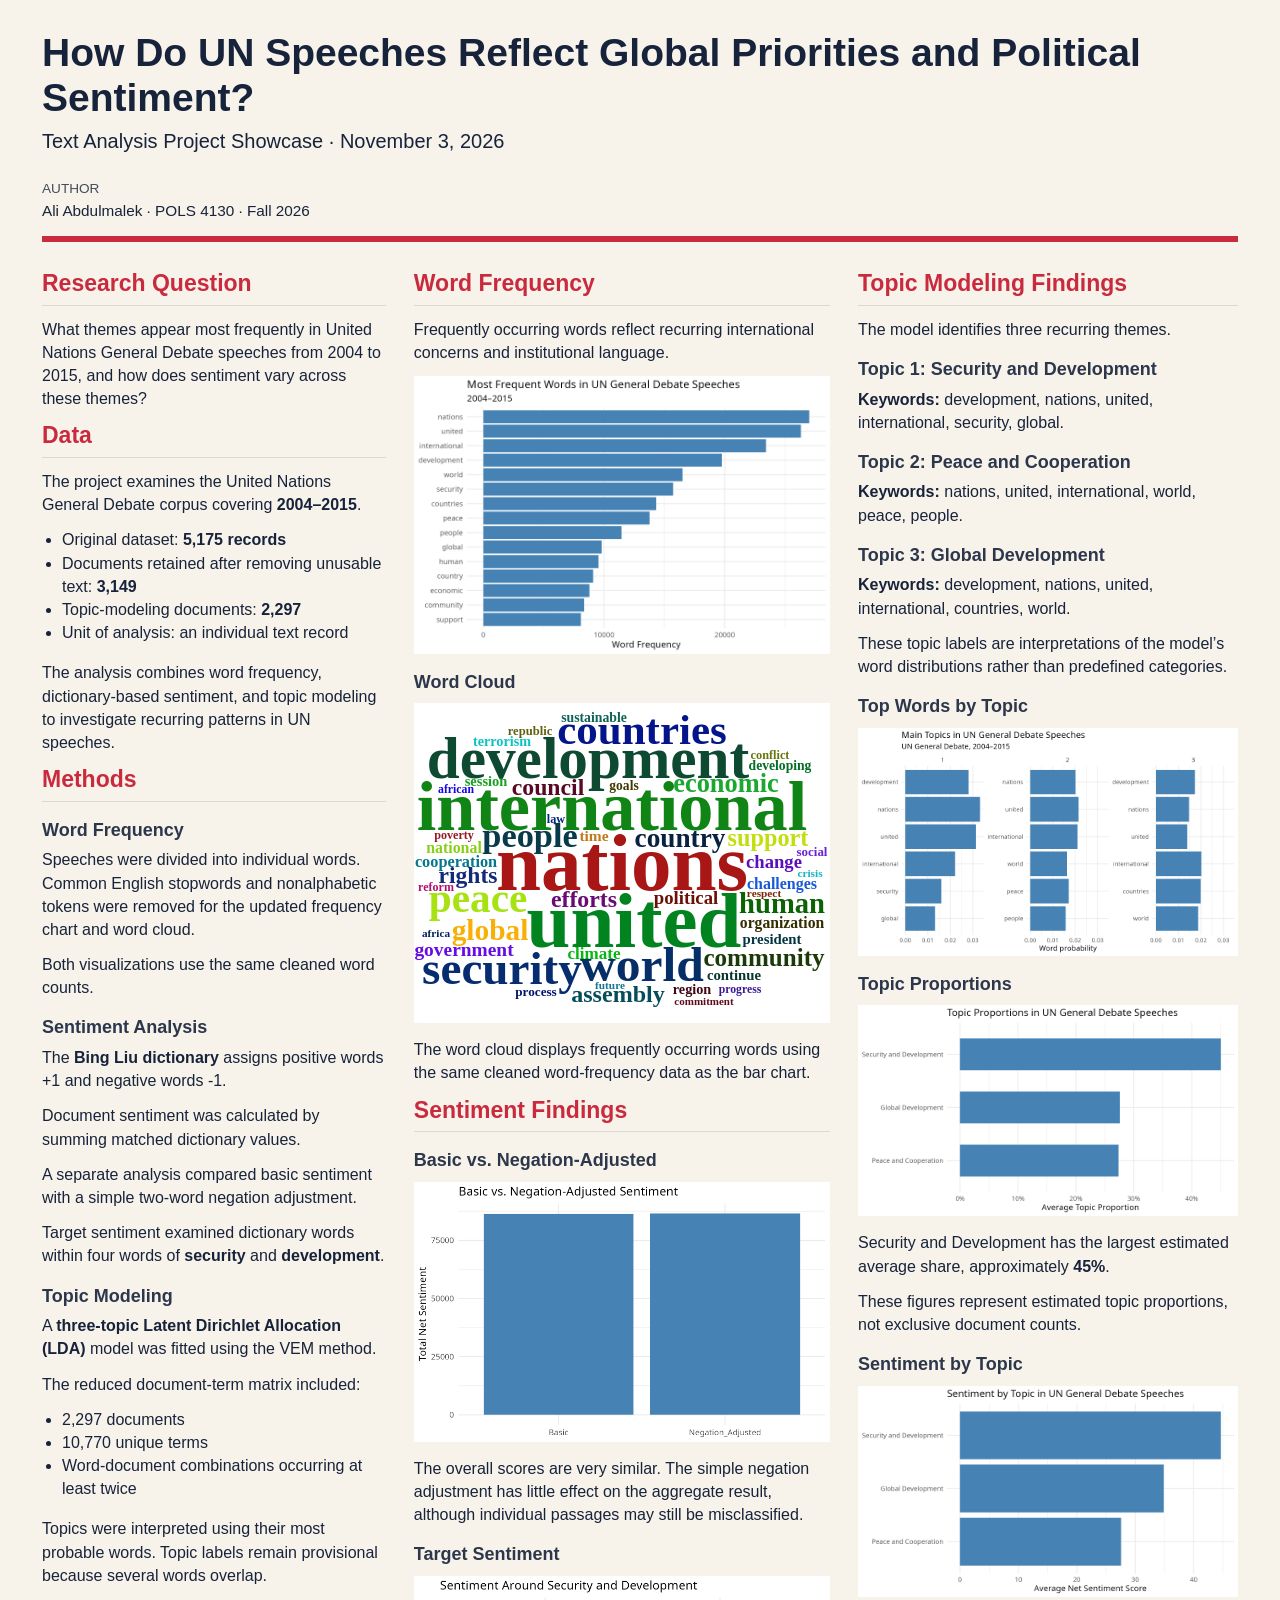
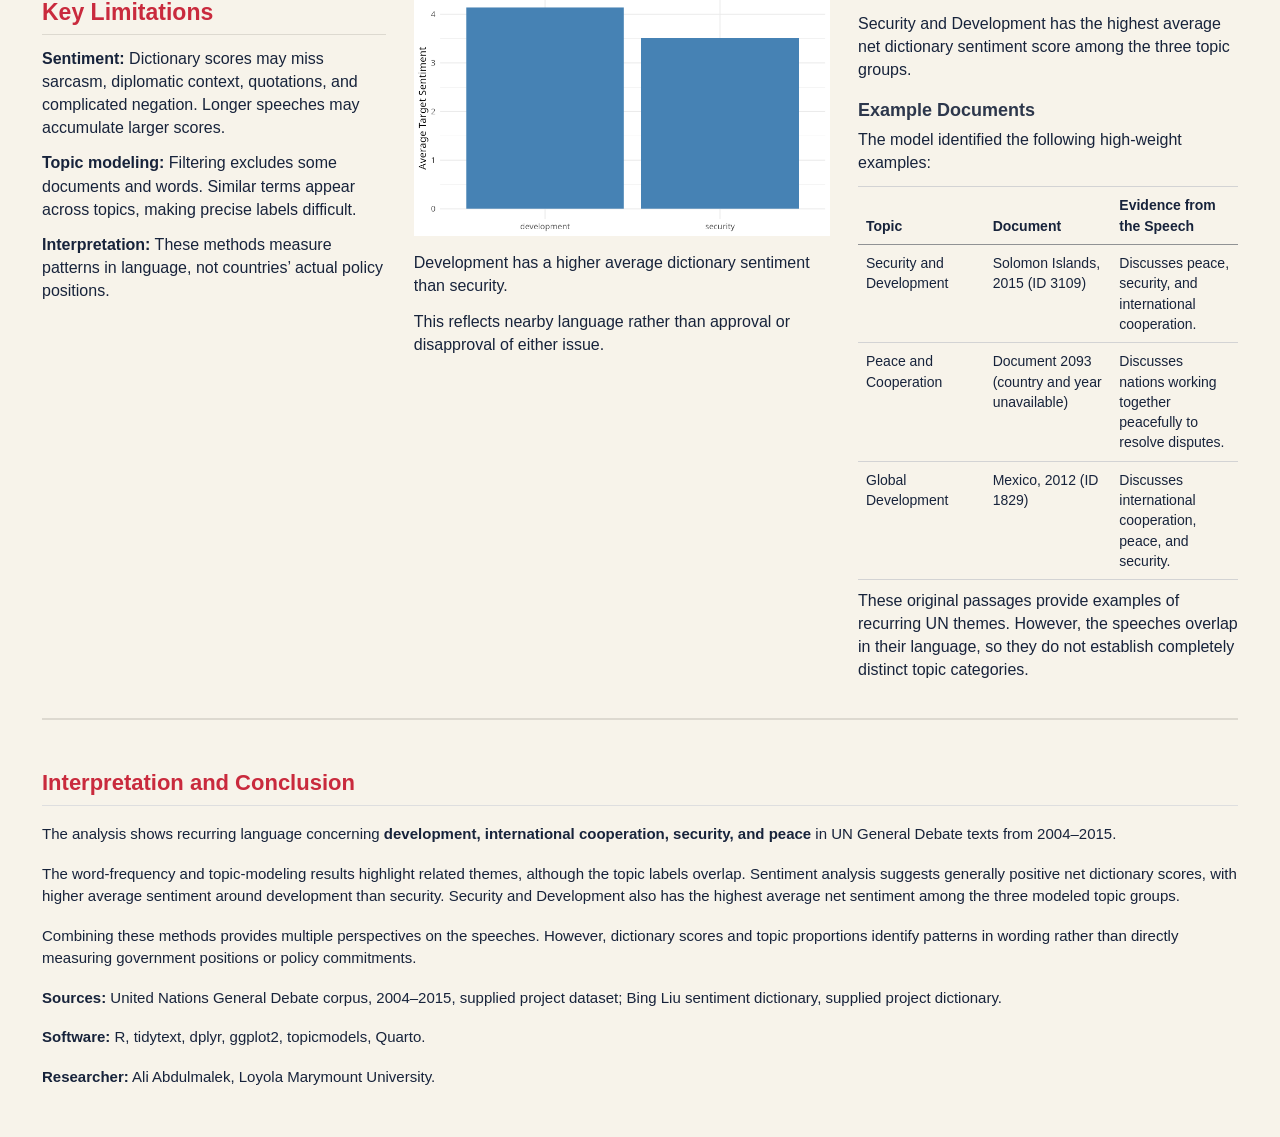
